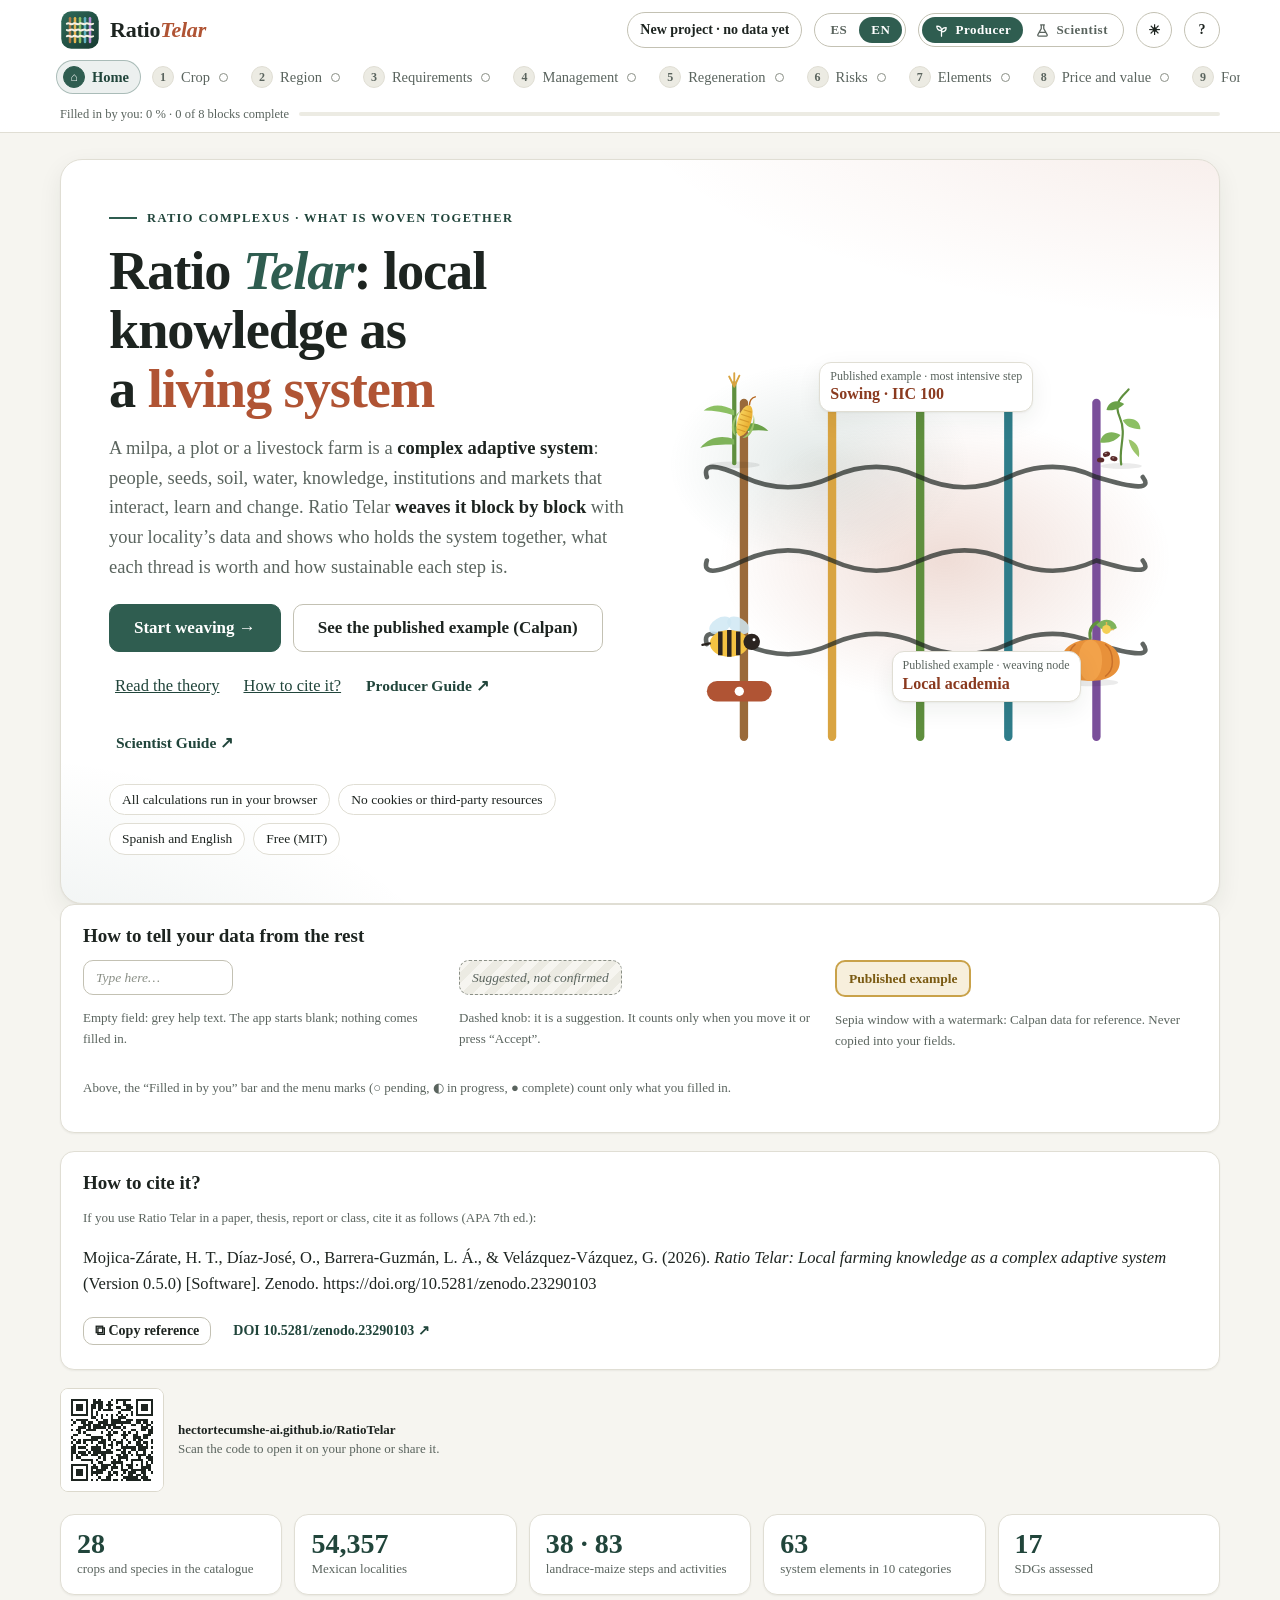
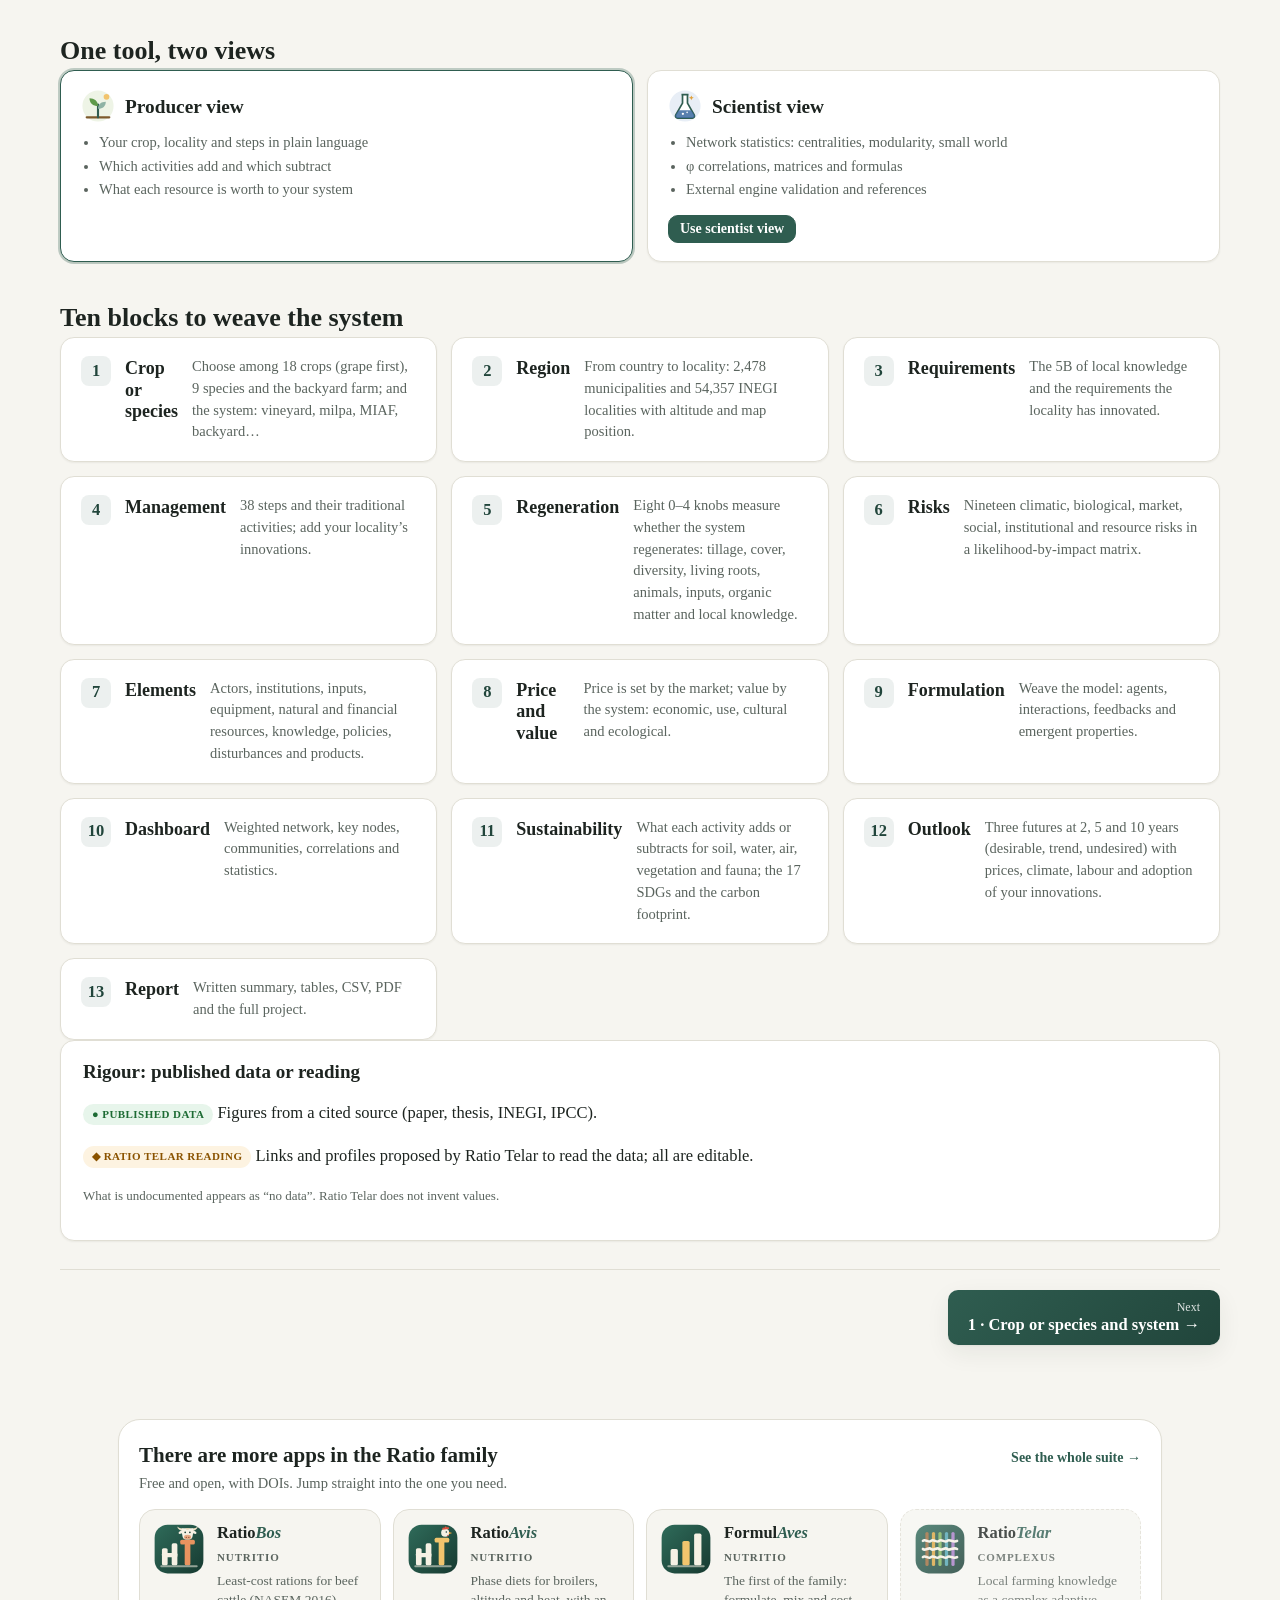
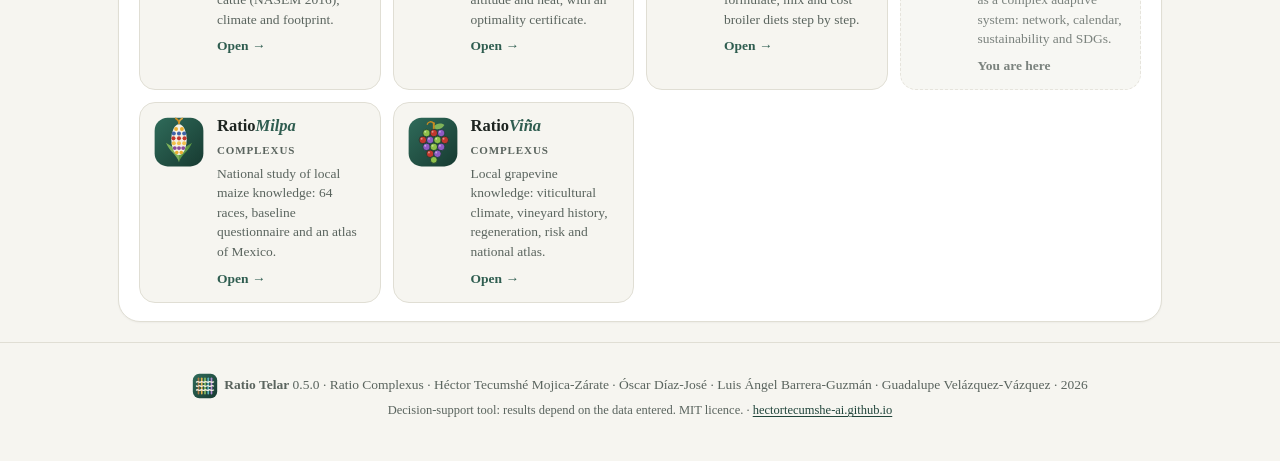
==== index.html @ 20d93748 "Código QR de la app en la tarjeta «¿Cómo citarla?» QR estático en SVG (generado con qr.py de la suit" ====
<!DOCTYPE html>
<html lang="es">
<head>
<meta charset="UTF-8">
<meta name="viewport" content="width=device-width, initial-scale=1.0">
<title>Ratio Telar — El saber local como sistema complejo adaptativo · Local knowledge as a complex adaptive system</title>
<meta name="description" content="Ratio Telar (Ratio Complexus): teje como sistema complejo adaptativo una milpa, parcela o unidad pecuaria de México — cultivo, región y localidad, requerimientos, manejo, elementos, precio y valor, red ponderada, calendario, sostenibilidad y ODS. ES/EN.">
<link rel="icon" href="data:image/svg+xml,%3Csvg%20xmlns%3D%22http%3A//www.w3.org/2000/svg%22%20viewBox%3D%220%200%2064%2064%22%3E%3Cdefs%3E%3ClinearGradient%20id%3D%22g%22%20x1%3D%220%22%20y1%3D%220%22%20x2%3D%221%22%20y2%3D%221%22%3E%3Cstop%20offset%3D%220%22%20stop-color%3D%22%232f6b5a%22/%3E%3Cstop%20offset%3D%221%22%20stop-color%3D%22%23173a31%22/%3E%3C/linearGradient%3E%3C/defs%3E%3Crect%20x%3D%222%22%20y%3D%222%22%20width%3D%2260%22%20height%3D%2260%22%20rx%3D%2216%22%20fill%3D%22url%28%23g%29%22/%3E%3Cg%20stroke-width%3D%224%22%20stroke-linecap%3D%22round%22%3E%3Cpath%20d%3D%22M16%2013v38%22%20stroke%3D%22%239a6a3a%22/%3E%3Cpath%20d%3D%22M24%2013v38%22%20stroke%3D%22%23d9a441%22/%3E%3Cpath%20d%3D%22M32%2013v38%22%20stroke%3D%22%237fb35a%22/%3E%3Cpath%20d%3D%22M40%2013v38%22%20stroke%3D%22%234fa3b0%22/%3E%3Cpath%20d%3D%22M48%2013v38%22%20stroke%3D%22%23a47bc4%22/%3E%3C/g%3E%3Cg%20fill%3D%22none%22%20stroke%3D%22%23f6f1e4%22%20stroke-width%3D%223.2%22%20stroke-linecap%3D%22round%22%3E%3Cpath%20d%3D%22M11%2022c3-3%207%203%2010%200s7%203%2010%200%207%203%2010%200%207%203%2012%200%22/%3E%3Cpath%20d%3D%22M11%2032c3%203%207-3%2010%200s7-3%2010%200%207-3%2010%200%207-3%2012%200%22/%3E%3Cpath%20d%3D%22M11%2042c3-3%207%203%2010%200s7%203%2010%200%207%203%2010%200%207%203%2012%200%22/%3E%3C/g%3E%3C/svg%3E">
<!--
  Ratio Telar · Ratio Complexus («lo que está tejido junto») · versión 0.2
  Un solo archivo (HTML + CSS + JavaScript). Sin servidor, sin instalación, sin recursos de terceros.
  Autores: Héctor Tecumshé Mojica-Zárate · Óscar Díaz-José · Luis Ángel Barrera-Guzmán · Guadalupe Velázquez-Vázquez · Licencia MIT
  Fuentes: Díaz-José et al. (2026) doi:10.22231/asyd.v23i3.1822; Mojica Zárate (2017), tesis doctoral UCLV; INEGI (2020); IPCC (2006, 2019); Sarandón (2002).
  Contornos del mapa: Natural Earth (dominio público).
-->
<style>
:root{
  color-scheme: light;
  --bg:#f6f5f0; --bg-soft:#ecebe3; --card:#ffffff; --text:#1d2420; --muted:#5a645e;
  --border:#e0ded4; --border-strong:#c3c1b3; --field:#8a8f86;
  --primary-rgb:47,93,80; --primary:#2f5d50; --primary-dark:#21453b; --primary-soft:rgba(var(--primary-rgb),.09);
  --on-primary:#ffffff;
  --accent-rgb:176,84,52; --accent:#b05434; --accent-soft:rgba(var(--accent-rgb),.13); --accent-text:#8a3a1f;
  --ok:#2f8f4a; --ok-text:#1d6b34; --ok-soft:#e7f5eb;
  --warn:#c27c0e; --warn-text:#8a5300; --warn-soft:#fdf3e1;
  --bad:#c43a2f; --bad-text:#a82c22; --bad-soft:#fbe9e7;
  --info:#2d78b0; --info-text:#1f5f91; --info-soft:#e6f0f8;
  --font:"Palatino Linotype",Palatino,"Book Antiqua","URW Palladio L",P052,"TeX Gyre Pagella",Georgia,serif;
  --mono:ui-monospace,SFMono-Regular,Menlo,Consolas,monospace;
  --r-sm:6px; --r-md:10px; --r-lg:14px; --r-pill:999px;
  --shadow-sm:0 1px 2px rgba(30,36,24,.06);
  --shadow:0 1px 2px rgba(30,36,24,.05),0 8px 24px rgba(30,36,24,.07);
  --shadow-lg:0 4px 10px rgba(30,36,24,.08),0 20px 48px rgba(30,36,24,.14);
  --ease:cubic-bezier(.2,.7,.2,1); --max:1200px;
}
@media (prefers-color-scheme: dark){
  :root:not([data-theme="light"]){
    color-scheme:dark;
    --bg:#11150f; --bg-soft:#191e17; --card:#1d241f; --text:#e9ede6; --muted:#a9b3a8;
    --border:#2c362e; --border-strong:#3f4b41; --field:#708071;
    --primary-rgb:131,196,172; --primary:#83c4ac; --primary-dark:#b2dccb; --on-primary:#0f1512;
    --accent-rgb:234,146,107; --accent:#ea926b; --accent-text:#f4b596;
    --ok:#5cc27a; --ok-text:#7fd497; --ok-soft:rgba(92,194,122,.13);
    --warn:#f0b24a; --warn-text:#f5c56f; --warn-soft:rgba(240,178,74,.13);
    --bad:#f07166; --bad-text:#f59189; --bad-soft:rgba(240,113,102,.13);
    --info:#69b2e0; --info-text:#8cc6ea; --info-soft:rgba(105,178,224,.13);
    --shadow-sm:0 1px 2px rgba(0,0,0,.45); --shadow:0 1px 2px rgba(0,0,0,.5),0 8px 24px rgba(0,0,0,.34); --shadow-lg:0 4px 10px rgba(0,0,0,.5),0 20px 48px rgba(0,0,0,.5);
  }
}
:root[data-theme="dark"]{
  color-scheme:dark;
  --bg:#11150f; --bg-soft:#191e17; --card:#1d241f; --text:#e9ede6; --muted:#a9b3a8;
  --border:#2c362e; --border-strong:#3f4b41; --field:#708071;
  --primary-rgb:131,196,172; --primary:#83c4ac; --primary-dark:#b2dccb; --on-primary:#0f1512;
  --accent-rgb:234,146,107; --accent:#ea926b; --accent-text:#f4b596;
  --ok:#5cc27a; --ok-text:#7fd497; --ok-soft:rgba(92,194,122,.13);
  --warn:#f0b24a; --warn-text:#f5c56f; --warn-soft:rgba(240,178,74,.13);
  --bad:#f07166; --bad-text:#f59189; --bad-soft:rgba(240,113,102,.13);
  --info:#69b2e0; --info-text:#8cc6ea; --info-soft:rgba(105,178,224,.13);
  --shadow-sm:0 1px 2px rgba(0,0,0,.45); --shadow:0 1px 2px rgba(0,0,0,.5),0 8px 24px rgba(0,0,0,.34); --shadow-lg:0 4px 10px rgba(0,0,0,.5),0 20px 48px rgba(0,0,0,.5);
}
*,::before,::after{box-sizing:border-box}
html{scroll-behavior:smooth}
body{margin:0;font-family:var(--font);font-size:16.5px;line-height:1.6;background:var(--bg);color:var(--text);-webkit-font-smoothing:antialiased;text-rendering:optimizeLegibility}
h1,h2,h3,h4{line-height:1.2;text-wrap:balance;font-weight:700}
a{color:var(--primary-dark);text-underline-offset:2px}
::selection{background:rgba(var(--primary-rgb),.22)}
:focus-visible{outline:2px solid var(--primary);outline-offset:2px;border-radius:var(--r-sm)}
button,input,select,textarea{font-family:inherit}

/* ---------- barra superior ---------- */
.bar{position:sticky;top:0;z-index:50;background:color-mix(in srgb,var(--card) 94%,transparent);backdrop-filter:blur(8px);border-bottom:1px solid var(--border)}
.bar-top{max-width:var(--max);margin:0 auto;display:flex;align-items:center;gap:12px;padding:10px 20px 6px}
.brand{display:flex;align-items:center;gap:10px;text-decoration:none;color:var(--text);cursor:pointer;border:0;background:none;padding:0}
.brand-ico{width:34px;height:34px;border-radius:9px;display:grid;place-items:center;background:linear-gradient(135deg,var(--primary),var(--primary-dark));box-shadow:var(--shadow-sm)}
.brand-ico svg{width:22px;height:22px}
.brand-name{font-size:21px;font-weight:700;letter-spacing:-.01em}
.brand-name b{color:var(--accent)}
.brand-sub{font-size:13px;color:var(--muted);font-style:italic}
.bar-top .sp{flex:1}
.ibtn{height:36px;min-width:36px;padding:0 12px;border-radius:var(--r-pill);border:1px solid var(--border-strong);background:var(--card);color:var(--text);display:inline-flex;align-items:center;gap:6px;cursor:pointer;font-size:14px;font-weight:600}
.ibtn:hover{border-color:var(--primary);color:var(--primary-dark)}
.ibtn.round{padding:0;width:36px;justify-content:center}
.steps-nav{max-width:var(--max);margin:0 auto;display:flex;gap:4px;padding:4px 16px 10px;overflow-x:auto;scrollbar-width:thin}
.steps-nav button{flex:none;display:inline-flex;align-items:center;gap:7px;border:1px solid transparent;background:none;color:var(--muted);padding:5px 11px 5px 6px;border-radius:var(--r-pill);font-size:14.5px;cursor:pointer;white-space:nowrap}
.steps-nav button:hover{color:var(--text);background:var(--primary-soft)}
.steps-nav .n{width:22px;height:22px;border-radius:50%;display:grid;place-items:center;font-size:12px;font-weight:700;background:var(--bg-soft);color:var(--muted);border:1px solid var(--border)}
.steps-nav button.act{background:var(--primary-soft);border-color:rgba(var(--primary-rgb),.35);color:var(--primary-dark);font-weight:700}
.steps-nav button.act .n{background:var(--primary);border-color:var(--primary);color:var(--on-primary)}
.steps-nav button.done .n{background:var(--ok-soft);color:var(--ok-text);border-color:transparent}

/* ---------- contenido ---------- */
main{max-width:var(--max);margin:0 auto;padding:26px 20px 40px;min-width:0}
.eyebrow{display:flex;align-items:center;gap:10px;font-size:12.5px;font-weight:700;letter-spacing:.11em;text-transform:uppercase;color:var(--primary-dark)}
.eyebrow::before{content:"";width:28px;height:2px;background:var(--primary)}
.bhead{margin:0 0 18px}
.bhead h1{font-size:clamp(1.7rem,1.2rem + 2vw,2.35rem);margin:6px 0 8px;letter-spacing:-.015em}
.lead{color:var(--muted);margin:0;max-width:78ch;font-size:17px}
.card{background:var(--card);border:1px solid var(--border);border-radius:var(--r-lg);padding:20px 22px;margin:0 0 18px;box-shadow:var(--shadow-sm)}
.card>h2,.card>h3,.card .ch{margin:0 0 12px;font-size:19px}
.card h4{margin:16px 0 8px;font-size:15.5px}
.card.soft{background:var(--bg-soft);box-shadow:none}
.grid{display:grid;gap:14px}
.grid>*{min-width:0}
.g2{grid-template-columns:repeat(2,minmax(0,1fr))}
.g3{grid-template-columns:repeat(3,minmax(0,1fr))}
.g4{grid-template-columns:repeat(4,minmax(0,1fr))}
.row{display:flex;gap:10px;flex-wrap:wrap;align-items:center}
.between{justify-content:space-between}
.muted{color:var(--muted)} .small{font-size:14px} .tiny{font-size:12.5px}
label.f{display:flex;flex-direction:column;gap:4px;font-size:14px;color:var(--muted)}
label.f .h{font-size:12.5px;font-style:italic}
input,select,textarea{font-size:15px;color:var(--text);background:var(--card);border:1px solid var(--field);border-radius:8px;padding:7px 10px;width:100%}
input:focus,select:focus,textarea:focus{outline:2px solid var(--primary);outline-offset:0;border-color:transparent}
input[type=checkbox],input[type=radio]{width:auto;accent-color:var(--primary)}
input.num{text-align:right;max-width:112px;padding:5px 8px;font-variant-numeric:tabular-nums}
input:disabled{background:var(--bg-soft);color:var(--muted)}
.btn{display:inline-flex;align-items:center;justify-content:center;gap:8px;border:1px solid var(--primary);background:var(--primary);color:var(--on-primary);border-radius:var(--r-md);padding:9px 18px;font-size:15.5px;font-weight:700;cursor:pointer;text-decoration:none;transition:background .15s var(--ease),transform .15s var(--ease)}
.btn:hover{background:var(--primary-dark);border-color:var(--primary-dark)}
.btn:active{transform:translateY(1px)}
.btn:disabled{opacity:.45;cursor:not-allowed}
.btn.ghost{background:var(--card);color:var(--text);border-color:var(--border-strong)}
.btn.ghost:hover{border-color:var(--primary);color:var(--primary-dark);background:var(--card)}
.btn.link{background:none;border-color:transparent;color:var(--primary-dark);padding-left:6px;padding-right:6px}
.btn.accent{background:var(--accent);border-color:var(--accent);color:#fff}
.btn.sm{padding:5px 11px;font-size:14px;font-weight:600}
.btn.lg{padding:13px 24px;font-size:17px}
.btn.danger{background:none;color:var(--bad-text);border-color:var(--bad)}
.opts{display:grid;gap:12px;grid-template-columns:repeat(auto-fill,minmax(235px,1fr))}
.opt{position:relative;border:1.5px solid var(--border);border-radius:var(--r-md);padding:13px 15px;cursor:pointer;background:var(--card);display:block;transition:border-color .15s,box-shadow .15s}
.opt:hover{border-color:var(--primary);box-shadow:var(--shadow-sm)}
.opt.sel{border-color:var(--primary);background:var(--primary-soft)}
.opt.sel::after{content:"✓";position:absolute;top:10px;right:12px;width:20px;height:20px;border-radius:50%;background:var(--primary);color:var(--on-primary);font-size:12px;display:grid;place-items:center;font-weight:700}
.opt b{display:block;font-size:16.5px;margin-bottom:2px;padding-right:24px}
.opt small{color:var(--muted);font-size:13.5px;line-height:1.45;display:block}
.opt input{position:absolute;opacity:0;pointer-events:none}
.opt .badge{margin-top:6px}
.badge{display:inline-block;font-size:11.5px;font-weight:700;letter-spacing:.02em;padding:2px 9px;border-radius:var(--r-pill);background:var(--bg-soft);color:var(--muted);border:1px solid var(--border)}
.badge.ok{background:var(--ok-soft);color:var(--ok-text);border-color:transparent}
.badge.warn{background:var(--warn-soft);color:var(--warn-text);border-color:transparent}
.badge.bad{background:var(--bad-soft);color:var(--bad-text);border-color:transparent}
.badge.info{background:var(--info-soft);color:var(--info-text);border-color:transparent}
.badge.pri{background:var(--primary-soft);color:var(--primary-dark);border-color:transparent}
.badge.acc{background:var(--accent-soft);color:var(--accent-text);border-color:transparent}
.tbl{overflow-x:auto;border:1px solid var(--border);border-radius:var(--r-md);background:var(--card)}
table{border-collapse:collapse;width:100%;font-size:15px}
th,td{padding:7px 11px;border-bottom:1px solid var(--border);text-align:left;white-space:nowrap}
th{background:var(--bg-soft);color:var(--text);font-weight:700;font-size:13.5px;position:sticky;top:0}
td.r,th.r{text-align:right;font-variant-numeric:tabular-nums}
td.c,th.c{text-align:center}
tr:last-child td{border-bottom:0}
tr.tot td{font-weight:700;background:var(--bg-soft)}
tbody tr:hover td{background:color-mix(in srgb,var(--primary-soft) 60%,transparent)}
tr.cat td{background:var(--bg);font-weight:700;color:var(--muted);font-size:12px;letter-spacing:.08em;text-transform:uppercase}
.wrap{white-space:normal}
.alert{border-radius:var(--r-md);padding:13px 16px;margin:0 0 16px;border:1px solid;border-left-width:4px}
.alert p{margin:4px 0}
.alert ul{margin:6px 0 0;padding-left:22px}
.alert.info{background:var(--info-soft);border-color:var(--info)}
.alert.ok{background:var(--ok-soft);border-color:var(--ok)}
.alert.warn{background:var(--warn-soft);border-color:var(--warn)}
.alert.bad{background:var(--bad-soft);border-color:var(--bad)}
.idea{background:var(--bg-soft);border-left:4px solid var(--primary);border-radius:0 var(--r-md) var(--r-md) 0;padding:11px 16px;margin:12px 0}
.idea b:first-child{display:block;color:var(--primary-dark)}
.kpis{display:grid;gap:12px;grid-template-columns:repeat(auto-fit,minmax(175px,1fr));margin:0 0 18px}
.kpi{background:var(--card);border:1px solid var(--border);border-radius:var(--r-md);padding:13px 15px;box-shadow:var(--shadow-sm)}
.kpi .l{font-size:13px;color:var(--muted)}
.kpi .v{font-size:25px;font-weight:700;font-variant-numeric:tabular-nums;line-height:1.25;color:var(--primary-dark)}
.kpi .s{font-size:13px;color:var(--muted)}
.bar-h{height:10px;border-radius:5px;background:linear-gradient(90deg,var(--primary),color-mix(in srgb,var(--primary) 70%,var(--accent)));min-width:2px}
.chips{display:flex;flex-wrap:wrap;gap:8px}
.chip{display:inline-flex;align-items:center;gap:6px;font-size:13.5px;padding:4px 12px;border-radius:var(--r-pill);background:var(--card);border:1px solid var(--border);color:var(--text)}
.next{display:flex;justify-content:space-between;align-items:center;gap:12px;margin-top:28px;padding-top:20px;border-top:1px solid var(--border)}
.next .btn.big-next{flex-direction:column;align-items:flex-end;gap:0;padding:10px 20px;background:linear-gradient(135deg,var(--primary),var(--primary-dark));border:0;box-shadow:var(--shadow)}
.next .big-next small{font-size:12px;font-weight:500;opacity:.85}
.next .big-next span{font-size:16.5px}
code{font-family:var(--mono);background:var(--bg-soft);padding:1px 6px;border-radius:5px;font-size:.86em}
.hide{display:none!important}

/* ---------- teoría (acordeón numerado) ---------- */
.teoria{background:var(--card);border:1px solid var(--border);border-radius:var(--r-lg);padding:6px 22px 10px;margin:0 0 18px;box-shadow:var(--shadow-sm);border-top:4px solid var(--primary)}
.teoria>.th{display:flex;justify-content:space-between;align-items:flex-start;gap:12px;padding:14px 0 6px}
.teoria>.th h2{margin:0;font-size:20px}
.teoria>.th p{margin:4px 0 0;color:var(--muted);font-size:14.5px}
.teoria details{border-bottom:1px solid var(--border)}
.teoria details:last-child{border-bottom:0}
.teoria summary{cursor:pointer;list-style:none;padding:12px 0;font-weight:600;display:flex;gap:10px;align-items:center}
.teoria summary::-webkit-details-marker{display:none}
.teoria summary::before{content:"▸";color:var(--muted);transition:transform .15s;display:inline-block}
.teoria details[open] summary::before{transform:rotate(90deg)}
.teoria details[open] summary{color:var(--primary-dark)}
.teoria .tb{padding:0 0 14px 22px;max-width:92ch}
.teoria .tb p,.teoria .tb li{margin:6px 0}
.teoria .tb table{font-size:14px;margin:8px 0}

/* ---------- inicio ---------- */
.hero{position:relative;overflow:hidden;border-radius:22px;border:1px solid var(--border);background:
  radial-gradient(1200px 400px at 110% -10%,rgba(var(--accent-rgb),.14),transparent 60%),
  radial-gradient(900px 500px at -10% 120%,rgba(var(--primary-rgb),.13),transparent 60%),var(--card);
  padding:clamp(22px,4vw,48px);display:grid;grid-template-columns:minmax(0,1.05fr) minmax(0,1fr);gap:32px;align-items:center;box-shadow:var(--shadow)}
.hero h1{font-size:clamp(2.1rem,1.3rem + 3.3vw,3.4rem);line-height:1.08;margin:14px 0 16px;letter-spacing:-.02em}
.hero h1 em{font-style:italic;color:var(--primary)}
.hero h1 .acc{color:var(--accent)}
.hero p.big{font-size:18.5px;color:var(--muted);margin:0 0 22px;max-width:56ch}
.hero p.big b{color:var(--text)}
.hero .ctas{display:flex;flex-wrap:wrap;gap:12px;align-items:center;margin-bottom:18px}
.illus{display:grid;grid-template-columns:1fr 1fr;gap:12px}
.illus .ic{background:var(--card);border:1px solid var(--border);border-radius:var(--r-md);padding:10px 12px;box-shadow:var(--shadow-sm)}
.illus .ic.wide{grid-column:1/-1}
.illus .ic .t{font-size:12px;color:var(--muted);margin-bottom:4px}
.illus svg{width:100%;height:auto;display:block}
.section-t{margin:40px 0 4px;font-size:26px}
.section-l{margin:0 0 16px;color:var(--muted)}
.howto{display:grid;grid-template-columns:repeat(auto-fit,minmax(140px,1fr));border:1px solid var(--border);border-radius:var(--r-lg);background:var(--card);overflow:hidden}
.howto div{padding:14px 16px;border-right:1px solid var(--border)}
.howto div:last-child{border-right:0}
.howto .k{font-size:11.5px;font-weight:700;letter-spacing:.1em;color:var(--primary-dark)}
.howto b{display:block;margin:2px 0 4px}
.howto span{font-size:13.5px;color:var(--muted);line-height:1.4;display:block}
.inc{display:grid;gap:14px;grid-template-columns:repeat(auto-fill,minmax(300px,1fr))}
.inc button{all:unset;cursor:pointer;background:var(--card);border:1px solid var(--border);border-radius:var(--r-lg);padding:18px 20px;box-shadow:var(--shadow-sm);display:flex;gap:14px;align-items:flex-start;transition:border-color .15s,transform .15s}
.inc button:hover{border-color:var(--primary);transform:translateY(-2px)}
.inc .num{flex:none;width:30px;height:30px;border-radius:8px;display:grid;place-items:center;background:var(--primary-soft);color:var(--primary-dark);font-weight:700}
.inc h3{margin:2px 0 4px;font-size:18px}
.inc p{margin:0;color:var(--muted);font-size:14.5px;line-height:1.5}
.why{display:grid;grid-template-columns:minmax(0,1.3fr) minmax(0,1fr);gap:28px;background:var(--bg-soft);border:1px solid var(--border);border-radius:var(--r-lg);padding:24px 26px;margin-top:36px}
.why h3{margin:0 0 8px;font-size:19px}
.why .cite{font-size:14px;color:var(--muted)}
.why .cite .k{font-size:12px;font-weight:700;letter-spacing:.1em;color:var(--primary-dark);margin-bottom:8px}
footer.pie{text-align:center;color:var(--muted);font-size:13.5px;padding:30px 20px 40px;border-top:1px solid var(--border);margin-top:20px}

/* ---------- ayuda ---------- */
dialog{border:1px solid var(--border);border-radius:var(--r-lg);padding:0;max-width:640px;width:calc(100% - 32px);background:var(--card);color:var(--text);box-shadow:var(--shadow-lg)}
dialog::backdrop{background:rgba(10,14,10,.45)}
dialog .dh{display:flex;justify-content:space-between;align-items:center;padding:16px 20px;border-bottom:1px solid var(--border)}
dialog .dh h2{margin:0;font-size:20px}
dialog .db{padding:10px 22px 20px}

@media (max-width:900px){
  .hero,.why{grid-template-columns:minmax(0,1fr)}
  .g2,.g3,.g4{grid-template-columns:minmax(0,1fr)}
  .howto div{border-right:0;border-bottom:1px solid var(--border)}
}
@media (max-width:600px){
  body{font-size:16px}
  main{padding:18px 16px 30px}
  .bar-top{padding:8px 16px 4px}
  .brand-sub,.ibtn .lbl{display:none}
  .illus{grid-template-columns:1fr}
  .card{padding:16px}
  .teoria{padding:4px 16px 8px}
}
@media print{
  .bar,.next,.no-print,.teoria,footer.pie{display:none!important}
  body{background:#fff;color:#000;font-size:12pt}
  .card{box-shadow:none;break-inside:avoid;border-color:#bbb}
  main{max-width:none;padding:0}
}
/* ================= RatioBos · capa visual adicional ================= */
.brand-ico{background:none;box-shadow:none;width:40px;height:40px}
.brand-ico svg{width:40px;height:40px}
.brand-name{font-size:22px}
.brand-name i{font-style:italic;color:var(--accent)}
.langsw{display:inline-flex;border:1px solid var(--border-strong);border-radius:var(--r-pill);padding:3px;background:var(--card)}
.langsw button{border:0;background:none;color:var(--muted);font-weight:700;font-size:13px;padding:5px 12px;border-radius:var(--r-pill);cursor:pointer;font-family:inherit;letter-spacing:.04em}
.langsw button.on{background:var(--primary);color:var(--on-primary)}
.progress{max-width:var(--max);margin:0 auto;padding:0 20px 8px;display:flex;align-items:center;gap:10px;font-size:12.5px;color:var(--muted)}
.progress .track{flex:1;height:4px;border-radius:4px;background:var(--bg-soft);overflow:hidden}
.progress .fill{height:100%;background:linear-gradient(90deg,var(--primary),var(--accent));border-radius:4px;transition:width .5s var(--ease)}
main>*{animation:subir .45s var(--ease) both}
main>*:nth-child(2){animation-delay:.04s} main>*:nth-child(3){animation-delay:.08s} main>*:nth-child(4){animation-delay:.12s}
@keyframes subir{from{opacity:0;transform:translateY(10px)}to{opacity:1;transform:none}}
@media (prefers-reduced-motion:reduce){main>*{animation:none}}
.bhead{display:grid;grid-template-columns:minmax(0,1fr) auto;gap:18px;align-items:center}
.bhead .bill{width:118px;height:118px;border-radius:28px;display:grid;place-items:center;
  background:radial-gradient(circle at 30% 25%,rgba(var(--accent-rgb),.22),transparent 60%),radial-gradient(circle at 70% 80%,rgba(var(--primary-rgb),.18),transparent 60%),var(--card);
  border:1px solid var(--border);box-shadow:var(--shadow)}
.bhead .bill svg{width:92px;height:92px}
.ico{display:inline-block;vertical-align:middle}
.opt .oico{float:right;width:46px;height:46px;margin:-2px 22px 4px 8px}
.opt.sel .oico{filter:drop-shadow(0 2px 4px rgba(0,0,0,.12))}
.hero .art{position:relative;min-height:340px}
.hero .art .stage{position:absolute;inset:0;border-radius:24px;background:
  radial-gradient(closest-side at 55% 58%,rgba(var(--accent-rgb),.20),transparent),
  radial-gradient(closest-side at 30% 30%,rgba(var(--primary-rgb),.14),transparent)}
.hero .art svg.big{position:absolute}
.float{animation:flotar 6s ease-in-out infinite}
.float.d2{animation-delay:-2s} .float.d3{animation-delay:-4s}
@keyframes flotar{0%,100%{transform:translateY(0)}50%{transform:translateY(-6px)}}
@media (prefers-reduced-motion:reduce){.float{animation:none}}
.hero .art .mini{position:absolute;background:var(--card);border:1px solid var(--border);border-radius:14px;padding:8px 10px;box-shadow:var(--shadow);font-size:11.5px;color:var(--muted)}
.hero .art .mini b{display:block;font-size:17px;color:var(--primary-dark)}
.stats{display:grid;grid-template-columns:repeat(auto-fit,minmax(150px,1fr));gap:12px;margin-top:22px}
.stat{background:var(--card);border:1px solid var(--border);border-radius:var(--r-lg);padding:14px 16px;box-shadow:var(--shadow-sm)}
.stat .v{font-size:28px;font-weight:700;color:var(--primary-dark);line-height:1.1}
.stat .l{font-size:13px;color:var(--muted)}
.inc button .ib{flex:none;width:52px;height:52px;border-radius:14px;display:grid;place-items:center;background:var(--primary-soft)}
.inc button .ib svg{width:40px;height:40px}
.empty{display:flex;gap:18px;align-items:center;background:var(--card);border:1px dashed var(--border-strong);border-radius:var(--r-lg);padding:18px 20px;margin:0 0 18px}
.empty svg{flex:none;width:84px;height:84px}
.empty p{margin:0;color:var(--muted)}
.toast{position:fixed;left:50%;bottom:22px;transform:translateX(-50%) translateY(20px);opacity:0;background:var(--text);color:var(--bg);padding:10px 18px;border-radius:var(--r-pill);font-size:14.5px;box-shadow:var(--shadow-lg);transition:.3s var(--ease);z-index:90;pointer-events:none}
.toast.on{opacity:1;transform:translateX(-50%) translateY(0)}
.chart-wrap{display:grid;grid-template-columns:minmax(0,240px) minmax(0,1fr);gap:20px;align-items:center}
.legend{display:grid;gap:6px;font-size:14px}
.legend span{display:flex;align-items:center;gap:8px}
.legend i{width:12px;height:12px;border-radius:3px;flex:none}
.cmpbar{display:grid;grid-template-columns:130px minmax(0,1fr) 58px;gap:10px;align-items:center;font-size:13.5px;margin:5px 0}
.cmpbar .tr{position:relative;height:12px;background:var(--bg-soft);border-radius:6px}
.cmpbar .tr i{position:absolute;left:0;top:0;bottom:0;border-radius:6px;background:linear-gradient(90deg,var(--primary),color-mix(in srgb,var(--primary) 70%,var(--accent)))}
.cmpbar .tr i.hi{background:linear-gradient(90deg,var(--accent),#e4a64f)}
.cmpbar .tr b{position:absolute;top:-4px;bottom:-4px;width:2px;background:var(--text);opacity:.55}
.cmpbar .p{text-align:right;font-variant-numeric:tabular-nums;color:var(--muted)}
.flag{display:inline-grid;place-items:center;min-width:28px;height:18px;padding:0 5px;border-radius:4px;font-size:10.5px;font-weight:800;letter-spacing:.06em;background:var(--primary);color:var(--on-primary);margin-right:6px;vertical-align:2px}
.doi{display:inline-flex;align-items:center;border-radius:6px;overflow:hidden;font-size:12px;font-weight:700;text-decoration:none;border:1px solid var(--border-strong)}
.doi span:first-child{background:#3b6aa0;color:#fff;padding:3px 7px}
.doi span:last-child{background:var(--card);color:var(--text);padding:3px 8px}
@media (max-width:900px){ .chart-wrap{grid-template-columns:minmax(0,1fr)} .hero .art{min-height:300px} }
@media (max-width:600px){ .bhead .bill{width:78px;height:78px;border-radius:20px} .bhead .bill svg{width:60px;height:60px} .langsw button{padding:4px 9px} .cmpbar{grid-template-columns:96px minmax(0,1fr) 48px} }
@media (max-width:600px){ .bar-top{gap:6px} .brand-name{font-size:18px} .brand-ico,.brand-ico svg{width:32px;height:32px} #pill{display:none} .ibtn.round{width:32px;min-width:32px;height:32px} }
@media print{ .progress,.toast{display:none!important} .bhead .bill{box-shadow:none} }
/* ---- ayuda contextual «?» / context help ---- */
.qh{display:inline-grid;place-items:center;width:17px;height:17px;margin-left:5px;border-radius:50%;font-size:11px;font-weight:700;line-height:1;font-style:normal;
  color:var(--primary);background:var(--primary-soft);border:1px solid color-mix(in srgb,var(--primary) 35%,transparent);cursor:help;vertical-align:1px;user-select:none;transition:.15s var(--ease)}
.qh:hover,.qh:focus-visible{background:var(--primary);color:var(--on-primary);outline:none;box-shadow:0 0 0 3px color-mix(in srgb,var(--primary) 25%,transparent)}
#qtip{position:fixed;z-index:120;background:var(--card);color:var(--text);border:1px solid var(--border-strong);border-radius:14px;padding:12px 14px 10px;box-shadow:var(--shadow-lg);
  font-size:13.5px;line-height:1.45;opacity:0;transform:translateY(4px);pointer-events:none;transition:opacity .15s,transform .15s;border-top:3px solid var(--accent)}
#qtip.on{opacity:1;transform:none}
#qtip .qt{display:block;font-size:14.5px;color:var(--primary-dark);margin-bottom:4px}
#qtip p{margin:0 0 8px}
#qtip .qe{font-size:11px;font-weight:700;letter-spacing:.08em;text-transform:uppercase;color:var(--muted);margin-bottom:4px}
#qtip ul{margin:0;padding:0;list-style:none;display:grid;gap:4px}
#qtip li{position:relative;padding-left:16px}
#qtip li::before{content:"";position:absolute;left:2px;top:.5em;width:8px;height:8px;border-radius:50%;background:var(--info)}
#qtip li.ok::before{background:var(--ok)} #qtip li.warn::before{background:var(--warn)} #qtip li.bad::before{background:var(--bad)}
@media print{ .qh,#qtip{display:none!important} }

/* ---- vista productor / científico ---- */
html[data-modo="prod"] .sci, html[data-modo="cien"] .prod{display:none!important}
.modesw button{display:inline-flex;align-items:center;gap:6px}
.modesw svg{width:15px;height:15px;flex:none}
.consejo{display:flex;gap:14px;align-items:flex-start;background:linear-gradient(135deg,var(--primary-soft),var(--card));border:1px solid var(--border);border-left:4px solid var(--accent);border-radius:var(--r-lg);padding:14px 18px;margin:0 0 18px}
.consejo>svg{flex:none;width:36px;height:36px}
.consejo p{margin:0}
.consejo .k{font-size:11px;font-weight:700;letter-spacing:.1em;text-transform:uppercase;color:var(--accent);margin-bottom:2px}
.vistas{display:grid;grid-template-columns:repeat(auto-fit,minmax(min(100%,280px),1fr));gap:14px}
.vista{border:1px solid var(--border);border-radius:var(--r-lg);padding:18px 20px;background:var(--card);box-shadow:var(--shadow-sm);transition:.2s var(--ease)}
.vista.on{border-color:var(--primary);box-shadow:0 0 0 2px color-mix(in srgb,var(--primary) 28%,transparent),var(--shadow-sm)}
.vista h3{display:flex;align-items:center;gap:10px;margin:0 0 6px}
.vista h3 svg{width:34px;height:34px;flex:none}
.vista ul{margin:8px 0 14px;padding-left:18px;color:var(--muted);font-size:14.5px}
.vista .tag{font-size:11px;font-weight:700;letter-spacing:.08em;text-transform:uppercase;color:var(--primary);margin-left:auto}
.modelo{font-family:"Cambria Math","STIX Two Math","Latin Modern Math","Palatino Linotype",serif;font-size:16px;background:var(--bg-soft);border:1px solid var(--border);border-radius:var(--r-md);padding:12px 18px;line-height:2;overflow-x:auto}
.mezcla{display:grid;grid-template-columns:repeat(auto-fill,minmax(min(100%,230px),1fr));gap:8px;margin:10px 0 12px}
.mezcla label{display:flex;justify-content:space-between;gap:10px;align-items:center;border:1px solid var(--border);border-radius:12px;padding:10px 12px;background:var(--card);cursor:pointer}
.mezcla label span{display:flex;gap:8px;align-items:center}
.mezcla label b{font-size:18px;color:var(--primary-dark);font-variant-numeric:tabular-nums;white-space:nowrap}
.mezcla input{width:18px;height:18px;accent-color:var(--primary);flex:none}
.mezcla label:has(input:checked){opacity:.5;text-decoration:line-through}
.granja{margin:0;padding-left:20px;display:grid;gap:6px}
@media (max-width:600px){ .modesw span{display:none} .modesw button{padding:5px 8px} }
/* ================= RatioBos · capa visual propia ================= */
.opt .oico.big{width:64px;height:46px;margin-right:22px}
.hero .art .chip-n{position:absolute;background:var(--card);border:1px solid var(--border);border-radius:12px;padding:6px 10px;box-shadow:var(--shadow);font-size:12px;color:var(--muted);line-height:1.3}
.hero .art .chip-n b{display:block;font-size:16px;color:var(--accent-text)}
/* base de expresión: materia seca / tal como se ofrece */
.basesw{display:inline-flex;border:1px solid var(--border-strong);border-radius:var(--r-pill);padding:3px;background:var(--card)}
.basesw button{border:0;background:none;color:var(--muted);font-weight:700;font-size:12.5px;padding:4px 11px;border-radius:var(--r-pill);cursor:pointer;font-family:inherit}
.basesw button.on{background:var(--accent);color:#fff}
/* requerimientos diarios del animal */
.req-d{display:grid;grid-template-columns:repeat(auto-fit,minmax(150px,1fr));gap:10px;margin:4px 0 14px}
.req-d div{background:var(--bg-soft);border:1px solid var(--border);border-radius:var(--r-md);padding:10px 12px}
.req-d .l{font-size:12.5px;color:var(--muted)}
.req-d .v{font-size:21px;font-weight:700;color:var(--primary-dark);font-variant-numeric:tabular-nums}
.req-d .s{font-size:12px;color:var(--muted)}
/* balance (aporte vs. requerimiento diario) */
.bal{display:grid;grid-template-columns:150px minmax(0,1fr) 92px;gap:10px;align-items:center;font-size:14px;margin:7px 0}
.bal .tr{position:relative;height:16px;background:var(--bg-soft);border-radius:8px;overflow:hidden;border:1px solid var(--border)}
.bal .tr i{position:absolute;left:0;top:0;bottom:0;border-radius:8px;background:linear-gradient(90deg,var(--primary),color-mix(in srgb,var(--primary) 65%,var(--accent)))}
.bal .tr i.mant{background:color-mix(in srgb,var(--primary) 35%,var(--bg-soft))}
.bal .tr b{position:absolute;top:-2px;bottom:-2px;width:2px;background:var(--text);opacity:.6}
.bal .p{text-align:right;font-variant-numeric:tabular-nums;color:var(--muted)}
/* gráfica de crecimiento */
.curva svg{width:100%;height:auto;display:block}
.curva .eje{stroke:var(--border-strong);stroke-width:1}
.curva .rej{stroke:var(--border);stroke-width:1;stroke-dasharray:3 4}
.curva text{fill:var(--muted);font-size:12px;font-family:var(--font)}
.curva .lin{fill:none;stroke:var(--primary);stroke-width:3;stroke-linejoin:round;stroke-linecap:round}
.curva .area{fill:color-mix(in srgb,var(--primary) 12%,transparent)}
.curva .fase{stroke:var(--accent);stroke-width:1.5;stroke-dasharray:5 5}
/* iteraciones del modelo energético */
.iter td,.iter th{font-size:13.5px}
.conv{display:inline-flex;align-items:center;gap:6px}
.conv i{width:9px;height:9px;border-radius:50%;background:var(--ok);display:inline-block}
/* tarjetas de ambiente / sostenibilidad */
.eco{display:grid;grid-template-columns:repeat(auto-fit,minmax(200px,1fr));gap:12px}
.eco .e{display:flex;gap:12px;align-items:center;background:var(--card);border:1px solid var(--border);border-radius:var(--r-md);padding:12px 14px}
.eco .e svg{flex:none;width:52px;height:42px}
.eco .e .v{font-size:20px;font-weight:700;color:var(--primary-dark);font-variant-numeric:tabular-nums}
.eco .e .l{font-size:12.5px;color:var(--muted)}
/* semáforo de riesgos ruminales */
.semaf{display:grid;grid-template-columns:repeat(auto-fit,minmax(min(100%,250px),1fr));gap:10px}
.semaf div{border:1px solid var(--border);border-left:4px solid var(--ok);border-radius:var(--r-md);padding:10px 12px;background:var(--card);font-size:14px}
.semaf div.warn{border-left-color:var(--warn)} .semaf div.bad{border-left-color:var(--bad)} .semaf div.info{border-left-color:var(--info)}
.semaf b{display:block}
/* mapa de México */
.mapa-wrap{display:grid;grid-template-columns:minmax(0,1.35fr) minmax(0,1fr);gap:22px;align-items:start}
.mapa{width:100%;height:auto;display:block}
.mapa .edo{fill:color-mix(in srgb,var(--rc) 38%,var(--card));stroke:var(--card);stroke-width:1.3;cursor:pointer;transition:fill .2s,opacity .2s}
.mapa .edo:hover{fill:color-mix(in srgb,var(--rc) 75%,var(--card))}
.mapa .edo.sel{fill:var(--rc)}
.mapa .edo.edosel{stroke:var(--text);stroke-width:2.6}
.mapa .etq text{font-family:var(--font);font-size:17px;font-weight:700;fill:var(--text);opacity:.55;paint-order:stroke;stroke:var(--card);stroke-width:4px}
.mapa .etq.sel text{opacity:1}
.mapa.chico .edo{cursor:default}
.rchip{cursor:pointer;font-family:inherit}
.rchip i{width:11px;height:11px;border-radius:3px;background:var(--rc);display:inline-block}
.rchip.on{border-color:var(--text);font-weight:700}
.rinfo dl{margin:0 0 12px;display:grid;gap:4px}
.rinfo dt{font-size:11.5px;font-weight:700;letter-spacing:.08em;text-transform:uppercase;color:var(--accent-text);margin-top:6px}
.rinfo dd{margin:0;font-size:14.5px;color:var(--text)}
/* barra del ITH */
.ith{position:relative;height:46px;margin:6px 0 4px}
.ith .tramos{position:absolute;left:0;right:0;top:8px;height:14px;border-radius:7px;overflow:hidden;background:var(--bg-soft)}
.ith .tramos i{position:absolute;top:0;bottom:0}
.ith .tramos i.ok{background:var(--ok)} .ith .tramos i.info{background:var(--info)} .ith .tramos i.warn{background:var(--warn)} .ith .tramos i.bad{background:var(--bad)}
.ith .m{position:absolute;top:2px;width:4px;height:26px;margin-left:-2px;border-radius:2px;background:var(--text)}
.ith .m.efe{background:var(--card);border:2px solid var(--text);width:10px;margin-left:-5px}
.ith .esc{position:absolute;left:0;right:0;top:28px;font-size:11.5px;color:var(--muted)}
.ith .esc span{position:absolute;transform:translateX(-50%)} .ith .esc span:first-child{left:0;transform:none} .ith .esc span:last-child{transform:none}
/* tablero */
.dash{display:grid;grid-template-columns:repeat(auto-fit,minmax(min(100%,420px),1fr));gap:18px}
.dash .card{margin:0}
.graf svg{width:100%;height:auto;display:block}
.graf text{fill:var(--muted);font-size:12px;font-family:var(--font)}
.graf .eje{stroke:var(--border-strong)} .graf .rej{stroke:var(--border);stroke-dasharray:3 4}
.graf .l1{fill:none;stroke:var(--primary);stroke-width:3;stroke-linecap:round;stroke-linejoin:round}
.graf .l2{fill:none;stroke:var(--accent);stroke-width:3;stroke-linecap:round;stroke-linejoin:round}
.graf .pt{fill:var(--card);stroke-width:2.5}
.graf .opt{fill:var(--accent)}
.graf .b{fill:color-mix(in srgb,var(--primary) 70%,var(--card))} .graf .b.yo{fill:var(--accent)}
.graf .rad{fill:color-mix(in srgb,var(--primary) 22%,transparent);stroke:var(--primary);stroke-width:2.5}
.graf .rad0{fill:none;stroke:var(--accent);stroke-width:1.6;stroke-dasharray:5 4}
.dibuja{stroke-dasharray:1;stroke-dashoffset:1;animation:dibujar 1.4s var(--ease) forwards}
@keyframes dibujar{to{stroke-dashoffset:0}}
.crece{transform-box:fill-box;transform-origin:left center;animation:crecer .9s var(--ease) both}
.creceV{transform-box:fill-box;transform-origin:center bottom;animation:crecerV .9s var(--ease) both}
@keyframes crecer{from{transform:scaleX(0)}to{transform:scaleX(1)}}
@keyframes crecerV{from{transform:scaleY(0)}to{transform:scaleY(1)}}
.aparece{animation:subir .6s var(--ease) both}
/* animación de las ilustraciones (se activa con --anim:running) */
.cola{transform-box:fill-box;transform-origin:100% 0%;animation:colear 2.6s ease-in-out infinite;animation-play-state:var(--anim,paused)}
@keyframes colear{0%,100%{transform:rotate(0)}50%{transform:rotate(9deg)}}
.cabeza{transform-box:view-box;transform-origin:132px 50px;animation:cabecear 5.5s ease-in-out infinite;animation-play-state:var(--anim,paused)}
@keyframes cabecear{0%,70%,100%{transform:rotate(0)}80%{transform:rotate(-5deg) translateY(1px)}90%{transform:rotate(2deg)}}
.hoja{transform-box:fill-box;transform-origin:50% 100%;animation:mecer 3.2s ease-in-out infinite;animation-play-state:var(--anim,paused)}
@keyframes mecer{0%,100%{transform:rotate(-2deg)}50%{transform:rotate(3deg)}}
.gira{transform-box:fill-box;transform-origin:center;animation:girar 3s linear infinite;animation-play-state:var(--anim,paused)}
@keyframes girar{to{transform:rotate(360deg)}}
@media (prefers-reduced-motion:reduce){ .cola,.cabeza,.hoja,.gira,.dibuja,.crece,.creceV,.aparece{animation:none!important;stroke-dashoffset:0} }
@media (max-width:900px){ .mapa-wrap{grid-template-columns:minmax(0,1fr)} }
@media (max-width:600px){ .bal{grid-template-columns:96px minmax(0,1fr) 70px} .basesw button{padding:4px 8px} }
@media print{ .basesw{display:none!important} }

/* Barra superior: el resumen y el lema nunca parten en dos líneas */
#pill{min-width:0;max-width:44vw;flex:0 1 auto}
#pill .lbl{white-space:nowrap;overflow:hidden;text-overflow:ellipsis;min-width:0}
.brand-sub{white-space:nowrap}
@media (max-width:1380px){ .brand-sub{display:none} }

/* Imprimir solo la hoja de mezclado */
@media print{
  body.solo-mezcla *{visibility:hidden}
  body.solo-mezcla .hoja-mezcla, body.solo-mezcla .hoja-mezcla *{visibility:visible}
  body.solo-mezcla .hoja-mezcla{position:absolute;left:0;top:0;width:100%;border:0;box-shadow:none}
  body.solo-mezcla .hoja-mezcla .mezcla label{break-inside:avoid}
}

/* ================= Ratio Telar · capa visual propia ================= */
:root{ --tierra:#9a6a3a; --semilla:#d9a441; --siembra:#5f8f3e; --alim:#2f7d8a; --vigil:#7a4f9a; }
.brand-name i{color:var(--accent);font-style:italic}
/* portada: telar vivo */
.hero .art .telar-vivo{position:absolute;inset:4% 2% 10% 2%}
.hilo{animation:hilar 3.2s var(--ease) both}
@keyframes hilar{from{stroke-dashoffset:var(--l,800)}to{stroke-dashoffset:0}}
.lanzadera{animation:lanzar 5s ease-in-out infinite}
@keyframes lanzar{0%,100%{transform:translateX(0)}50%{transform:translateX(250px)}}
.brota{transform-box:fill-box;transform-origin:center bottom;animation:brotar 1.2s var(--ease) both}
@keyframes brotar{from{transform:scale(.2);opacity:0}to{transform:none;opacity:1}}
/* catálogo de cultivos y especies */
.cat-grid{display:grid;grid-template-columns:repeat(auto-fill,minmax(150px,1fr));gap:12px}
.cat-card{position:relative;border:1.5px solid var(--border);border-radius:var(--r-lg);background:var(--card);padding:12px 10px 10px;text-align:center;cursor:pointer;transition:transform .25s var(--ease),box-shadow .25s,border-color .2s}
.cat-card:hover{transform:translateY(-4px) rotate(-.4deg);box-shadow:var(--shadow-lg);border-color:var(--cc)}
.cat-card svg{width:86px;height:92px;display:block;margin:0 auto 4px;--anim:paused}
.cat-card:hover svg,.cat-card.sel svg{--anim:running}
.cat-card b{display:block;font-size:15px}
.cat-card i{display:block;font-size:12px;color:var(--muted)}
.cat-card .est{position:absolute;top:8px;right:8px;font-size:10.5px;font-weight:700;border-radius:999px;padding:2px 7px;background:var(--bg-soft);color:var(--muted)}
.cat-card .est.doc{background:var(--ok-soft);color:var(--ok-text)}
.cat-card.sel{border-color:var(--cc);box-shadow:0 0 0 3px color-mix(in srgb,var(--cc) 40%,transparent),var(--shadow)}
.cat-card.sel::after{content:"✓";position:absolute;top:8px;left:10px;width:22px;height:22px;border-radius:50%;background:var(--cc);color:#fff;font-weight:700;display:grid;place-items:center;font-size:13px}
.tipo-tabs{display:inline-flex;gap:4px;border:1px solid var(--border-strong);border-radius:999px;padding:3px;background:var(--card);margin-bottom:12px}
.tipo-tabs button{border:0;background:none;padding:5px 14px;border-radius:999px;font-weight:700;color:var(--muted);cursor:pointer;font-family:inherit}
.tipo-tabs button.on{background:var(--primary);color:var(--on-primary)}
/* mapa con localidad */
.mapa .pin .onda{fill:none;stroke:var(--accent);stroke-width:3;transform-box:fill-box;transform-origin:center;animation:onda 2.2s ease-out infinite}
.mapa .pin .onda.d2{animation-delay:1.1s}
@keyframes onda{from{transform:scale(.3);opacity:.9}to{transform:scale(2.4);opacity:0}}
.zoom4{display:grid;grid-template-columns:repeat(4,minmax(0,1fr));gap:10px;margin-top:12px}
@media(max-width:820px){.zoom4{grid-template-columns:1fr 1fr}}
.ruta{display:flex;flex-wrap:wrap;gap:6px;align-items:center;margin:10px 0 0;font-size:14px}
.ruta span{background:var(--primary-soft);border-radius:999px;padding:3px 11px}
.ruta i{color:var(--muted);font-style:normal}
/* marcas de rigor */
.interp{display:inline-flex;gap:5px;align-items:center;font-size:11px;font-weight:700;letter-spacing:.04em;text-transform:uppercase;color:var(--warn-text);background:var(--warn-soft);border-radius:999px;padding:2px 9px;vertical-align:middle}
.dato{display:inline-flex;gap:5px;align-items:center;font-size:11px;font-weight:700;letter-spacing:.04em;text-transform:uppercase;color:var(--ok-text);background:var(--ok-soft);border-radius:999px;padding:2px 9px;vertical-align:middle}
.sindato{color:var(--muted);font-style:italic}
.fuente{font-size:12.5px;color:var(--muted);font-style:italic;margin-top:6px}
/* requerimientos */
.reqs{display:grid;gap:10px}
.req{display:grid;grid-template-columns:52px 1fr auto;gap:12px;align-items:start;border:1px solid var(--border);border-left:6px solid var(--rc);border-radius:var(--r-md);padding:12px;background:var(--card)}
.req .rb{width:52px;height:52px;border-radius:14px;display:grid;place-items:center;color:#fff;font-weight:700;font-size:20px;background:var(--rc)}
.req h4{margin:0 0 4px}
.req .pasosr{display:flex;flex-wrap:wrap;gap:4px;margin-top:6px}
.req .pasosr span{font-size:11.5px;background:var(--bg-soft);border-radius:6px;padding:1px 6px}
.semaf{display:inline-flex;border:1px solid var(--border-strong);border-radius:999px;overflow:hidden}
.semaf button{border:0;background:var(--card);padding:4px 10px;cursor:pointer;font-family:inherit;font-size:12.5px;font-weight:700;color:var(--muted)}
.semaf button.on.ok{background:var(--ok);color:#fff}.semaf button.on.warn{background:var(--warn);color:#fff}.semaf button.on.bad{background:var(--bad);color:#fff}
/* manejo: pasos en acordeón */
.filtro5b{display:flex;flex-wrap:wrap;gap:6px;margin:4px 0 12px}
.filtro5b button{border:2px solid var(--fc);background:var(--card);color:var(--text);border-radius:999px;padding:4px 12px;font-weight:700;cursor:pointer;font-family:inherit}
.filtro5b button.on{background:var(--fc);color:#fff}
.pacc{border:1px solid var(--border);border-left:6px solid var(--pc);border-radius:var(--r-md);background:var(--card);margin:0 0 10px;overflow:hidden}
.pacc>summary{list-style:none;cursor:pointer;display:grid;grid-template-columns:44px 1fr auto;gap:10px;align-items:center;padding:10px 14px}
.pacc>summary::-webkit-details-marker{display:none}
.pacc>summary .num{width:36px;height:36px;border-radius:10px;display:grid;place-items:center;background:var(--pc);color:#fff;font-weight:700}
.pacc>summary h4{margin:0;font-size:16px}
.pacc>summary small{color:var(--muted)}
.pacc[open]>summary{background:color-mix(in srgb,var(--pc) 8%,var(--card))}
.pacc .cuerpo{padding:6px 14px 14px}
.actrow{display:grid;grid-template-columns:28px minmax(0,1fr) 210px;gap:10px;align-items:start;padding:8px 0;border-bottom:1px dashed var(--border)}
.actrow:last-child{border-bottom:0}
.actrow.off{opacity:.45}
.actrow code{font-size:11px;background:var(--bg-soft);padding:0 5px;border-radius:4px;margin-right:4px}
.actrow.inn{background:color-mix(in srgb,var(--accent) 6%,transparent);border-radius:8px;padding:8px}
@media(max-width:720px){.actrow{grid-template-columns:28px 1fr}.actrow .imps{grid-column:2}}
.elchips{display:flex;flex-wrap:wrap;gap:4px;margin-top:5px}
.elchip{display:inline-flex;align-items:center;gap:4px;font-size:11.5px;border-radius:999px;padding:1px 8px;background:color-mix(in srgb,var(--ec) 14%,var(--card));color:var(--text);border:1px solid color-mix(in srgb,var(--ec) 40%,transparent);cursor:default}
.elchip b{color:var(--ec)}
button.elchip{cursor:pointer;font-family:inherit}
button.elchip.on{background:var(--ec);color:#fff}
button.elchip.on b{color:#fff}
.imps{display:grid;grid-template-columns:repeat(5,1fr);gap:3px}
.imps .ic{text-align:center;font-size:10px;color:var(--muted)}
.imps .iv{height:24px;border-radius:5px;display:grid;place-items:center;font-weight:700;font-size:12px;cursor:pointer;user-select:none;border:1px solid var(--border)}
.iv.n2{background:var(--bad);color:#fff}.iv.n1{background:var(--bad-soft);color:var(--bad-text)}.iv.z{background:var(--bg-soft);color:var(--muted)}.iv.p1{background:var(--ok-soft);color:var(--ok-text)}.iv.p2{background:var(--ok);color:#fff}
.nueva{border:2px dashed var(--border-strong);border-radius:var(--r-md);padding:12px;margin-top:10px;background:var(--bg-soft)}
/* elementos */
.catgrid{display:grid;grid-template-columns:repeat(auto-fill,minmax(290px,1fr));gap:12px}
.catbox{border:1px solid var(--border);border-top:5px solid var(--ec);border-radius:var(--r-md);background:var(--card);padding:12px 14px}
.catbox h3{margin:0 0 8px;display:flex;align-items:center;gap:8px;font-size:17px}
.catbox h3 .sym{width:28px;height:28px;border-radius:8px;background:var(--ec);color:#fff;display:grid;place-items:center;font-size:15px}
.catbox ul{list-style:none;margin:0;padding:0}
.catbox li{display:grid;grid-template-columns:1fr auto;gap:8px;padding:4px 0;border-bottom:1px solid var(--border);font-size:14px}
.catbox li:last-child{border-bottom:0}
.catbox .p{font-weight:700;color:var(--ec);font-variant-numeric:tabular-nums}
.mini-bar{height:6px;border-radius:3px;background:var(--bg-soft);overflow:hidden;margin-top:3px}.mini-bar i{display:block;height:100%;background:var(--ec);border-radius:3px}
/* precio y valor */
.estrellas{display:inline-flex;gap:2px}
.estrellas button{border:0;background:none;padding:0 1px;font-size:17px;line-height:1;cursor:pointer;color:var(--border-strong)}
.estrellas button.on{color:var(--warn)}
.estrellas button:hover{transform:scale(1.25)}
table.val td,table.val th{vertical-align:middle}
table.val input{width:92px}
/* red y tablero */
svg.red .nodo{animation:pop .5s var(--ease) both;cursor:pointer}
svg.red .nodo circle{transition:r .2s}
svg.red .nodo:hover circle{stroke:var(--text);stroke-width:3}
svg.red .arista{animation:aparece .6s ease both}
@keyframes pop{from{opacity:0;transform:scale(.4)}to{opacity:1;transform:none}}
svg.red .nodo{transform-box:fill-box;transform-origin:center}
@keyframes aparece{from{opacity:0}}
text.halo{paint-order:stroke;stroke:var(--card);stroke-width:4px;stroke-linejoin:round}
.legend-cat{display:flex;flex-wrap:wrap;gap:10px;font-size:13px;margin-top:8px}
.legend-cat span{display:inline-flex;align-items:center;gap:6px;cursor:pointer;padding:2px 8px;border-radius:999px;border:1px solid transparent}
.legend-cat span:hover{border-color:var(--border-strong)}
.legend-cat i{width:12px;height:12px;border-radius:50%;display:inline-block}
.tablero{display:grid;grid-template-columns:repeat(12,minmax(0,1fr));gap:14px}
.tablero>.card{margin:0;min-width:0}
.t3{grid-column:span 3}.t4{grid-column:span 4}.t5{grid-column:span 5}.t6{grid-column:span 6}.t7{grid-column:span 7}.t8{grid-column:span 8}.t12{grid-column:span 12}
@media(max-width:960px){.t3,.t4,.t5,.t6,.t7,.t8{grid-column:span 12}}
/* modelo del sistema */
svg.modelo .caja{animation:subir .6s var(--ease) both}
svg.modelo .caja:nth-of-type(2){animation-delay:.08s}svg.modelo .caja:nth-of-type(3){animation-delay:.16s}svg.modelo .caja:nth-of-type(4){animation-delay:.24s}
svg.modelo .nucleo rect{animation:latir 2.6s ease-in-out infinite}
@keyframes latir{0%,100%{stroke-width:2}50%{stroke-width:5}}
svg.modelo .flujo{stroke-dasharray:6 6;animation:fluir 1.4s linear infinite}
svg.modelo .retro{animation:fluir 2.2s linear infinite reverse}
@keyframes fluir{to{stroke-dashoffset:-24}}
.props{display:grid;grid-template-columns:repeat(auto-fill,minmax(230px,1fr));gap:10px}
.prop{border:1px solid var(--border);border-radius:var(--r-md);padding:10px 12px;background:var(--card)}
.prop b{display:block;color:var(--primary-dark)}
.prop .ev{font-size:13px;color:var(--muted)}
.formular{display:flex;align-items:center;gap:14px;flex-wrap:wrap}
.btn.formula{font-size:17px;padding:12px 26px;box-shadow:0 6px 18px rgba(var(--primary-rgb),.35)}
.btn.formula:hover{transform:translateY(-2px)}
.tejiendo{display:inline-block;animation:girar 1s linear infinite}
/* sostenibilidad */
.ods-grid{display:grid;grid-template-columns:repeat(auto-fill,minmax(112px,1fr));gap:6px}
.ods-c{border-radius:8px;color:#fff;padding:7px 8px;font-size:12px;line-height:1.2;min-height:76px;position:relative;overflow:hidden}
.ods-c b{display:block;font-size:18px}
.ods-c .pc{position:absolute;right:6px;bottom:4px;font-size:15px;font-weight:700}
.ods-c.sd{opacity:.35}
.formula:not(.btn){font-style:italic;background:var(--bg-soft);border-radius:var(--r-sm);padding:8px 12px;margin:8px 0;overflow-x:auto}
.nota{font-size:13px;color:var(--muted)}
.leyenda{display:flex;flex-wrap:wrap;gap:12px;font-size:13px;color:var(--muted);margin-top:6px}
.leyenda span{display:inline-flex;align-items:center;gap:6px}
.leyenda i{width:12px;height:12px;border-radius:3px;display:inline-block}
svg.chart{width:100%;height:auto;display:block;overflow:visible}
svg.chart text{font-family:var(--font);fill:var(--text)}
svg.chart text.m{fill:var(--muted)}
svg.chart .ax{stroke:var(--border-strong);stroke-width:1}
svg.chart .grid{stroke:var(--border);stroke-width:1}
.tip{position:fixed;z-index:90;pointer-events:none;background:var(--card);border:1px solid var(--border-strong);border-radius:var(--r-sm);padding:7px 10px;font-size:13.5px;box-shadow:var(--shadow);max-width:320px;opacity:0;transition:opacity .12s}
.tip.on{opacity:1}
table.tbl{display:block;overflow-x:auto;max-width:100%}
.tbl-c{overflow-x:auto}
@media(max-width:600px){ .brand-sub{display:none} .bar-top{gap:6px;padding:8px 12px 4px} main{padding:18px 14px 30px} }
@media (prefers-reduced-motion:reduce){ .hilo,.lanzadera,.brota,svg.red .nodo,svg.red .arista,svg.modelo .caja,svg.modelo .flujo,svg.modelo .retro,svg.modelo .nucleo rect,.mapa .pin .onda{animation:none!important} }
@media print{ .no-print,.bar,.progress{display:none!important} .pacc{break-inside:avoid} }

/* calendario circular */
svg.calendario .evarco{animation:aparece .5s ease both;cursor:pointer;transition:fill-opacity .2s}
svg.calendario .evarco:hover{fill-opacity:1;stroke:var(--text);stroke-width:2}
svg.calendario .aguja{animation:fluir 1.6s linear infinite}
.legend-cat span.on{background:var(--bg-soft)}
.fechas-paso{display:flex;flex-wrap:wrap;gap:10px;align-items:end;background:var(--bg-soft);border-radius:var(--r-sm);padding:8px 10px;margin:4px 0 8px}
.fechas-paso label{display:flex;flex-direction:column;font-size:12px;color:var(--muted);font-weight:700}
.fechas-paso select,.fechas-paso input{font-size:14px}

.dibuja-m{animation:medir 1.4s var(--ease) both}
@keyframes medir{from{stroke-dasharray:0 200}}
@media(max-width:600px){ #pill{display:none} .bar-top{gap:4px} .modesw button{padding:4px 7px} }

.cat-grid.mini{grid-template-columns:repeat(auto-fill,minmax(118px,1fr))}
.cat-grid.mini .cat-card svg{width:70px;height:60px}
.card.granja{border-top:4px solid #b5462a}
.lugares{display:flex;flex-wrap:wrap;gap:6px;align-items:center;margin:8px 0}
.lugares .chip{cursor:pointer;font-family:inherit}
.lugares .chip.on{background:var(--accent);color:#fff;border-color:var(--accent)}

.razas{display:grid;grid-template-columns:repeat(auto-fill,minmax(300px,1fr));gap:10px;margin-top:10px}
.razas>div{background:var(--bg-soft);border-radius:var(--r-sm);padding:8px 10px}

/* Ventana «Así se hizo con el maíz criollo de Calpan» (bloques sin Stack documentado) */
.ejemplo-calpan{display:flex;gap:14px;align-items:center;margin:0 0 18px;padding:14px 18px;border-radius:var(--r-lg);border:1px dashed #d9a441;background:linear-gradient(135deg,color-mix(in srgb,#d9a441 14%,var(--card)),var(--card))}
.ejemplo-calpan .ej-ico{flex:0 0 46px;width:46px;height:56px}
.ejemplo-calpan .ej-ico svg{width:100%;height:100%}
.ejemplo-calpan .ej-k{font-size:12px;font-weight:700;letter-spacing:.08em;text-transform:uppercase;color:#a87612}
.ejemplo-calpan p{margin:4px 0 8px}
.ej-dlg h3{font-size:16.5px;margin:16px 0 6px}
.ej-dlg ul,.ej-dlg ol{padding-left:20px;margin:6px 0}
.ej-dlg li{margin:4px 0}
#dlgEjemplo{max-width:760px}
@media (max-width:560px){.ejemplo-calpan{flex-direction:column;align-items:flex-start}}

/* Cladograma del vecino más cercano (Bloque 8) */
.clado-c{overflow-x:auto}
.clado{width:100%;min-width:560px;height:auto;font-family:var(--font)}
.clado .rama{stroke-dasharray:3000;stroke-dashoffset:3000;animation:tejer 1.2s cubic-bezier(.2,.7,.2,1) forwards}
@keyframes tejer{to{stroke-dashoffset:0}}
@media (prefers-reduced-motion:reduce){.clado .rama{animation:none;stroke-dashoffset:0}}
@media print{.clado .rama{animation:none;stroke-dashoffset:0}}
@media print{.clado-inf{break-inside:auto}.clado-inf .clado{min-width:0}.clado-inf .clado-c{overflow:visible}}

/* Prospectiva a 2, 5 y 10 años */
.prosp-grid{display:grid;grid-template-columns:repeat(auto-fit,minmax(340px,1fr));gap:14px;margin-bottom:10px}
.prosp-grid .card{margin:0}
.prosp-g .linea-p{stroke-dasharray:1400;stroke-dashoffset:1400;animation:tejer 1.6s cubic-bezier(.2,.7,.2,1) forwards}
.leyenda-esc{display:flex;flex-wrap:wrap;gap:16px;justify-content:center;margin:6px 0 16px;font-size:14px}
.leyenda-esc i,.punto{display:inline-block;width:12px;height:12px;border-radius:50%;margin-right:6px;vertical-align:-1px}
.prosp-sup input{width:84px}
.prosp-t td{vertical-align:middle}
@media (prefers-reduced-motion:reduce){.prosp-g .linea-p{animation:none;stroke-dashoffset:0}}
@media print{.prosp-g .linea-p{animation:none;stroke-dashoffset:0}}
.prosp-grid.inf .pg{border:1px solid var(--border);border-radius:var(--r-lg);padding:10px 12px;background:var(--bg)}
@media print{.prosp-grid.inf{grid-template-columns:repeat(2,minmax(0,1fr))}.prosp-grid.inf .pg{break-inside:avoid}}

/* Impresión general de Ratio Telar */
@media print{
  *,*::before,*::after{animation:none!important;transition:none!important}
  .dibuja,.clado .rama,.prosp-g .linea-p{stroke-dashoffset:0!important}
  .tip,.toast{display:none!important}
  .teoria{display:block!important}
  .teoria details>summary{list-style:none;font-weight:700;font-size:15pt;margin:12pt 0 4pt}
  .teoria details{break-inside:avoid}
  .tbl-c,.clado-c{max-height:none!important;overflow:visible!important}
  table.tbl{display:table!important;overflow:visible!important;width:100%!important;max-width:100%!important;table-layout:auto}
  .tbl,.formula:not(.btn),.modelo{overflow:visible!important}
  .formula:not(.btn){white-space:normal}
  .prosp-sup input,.tbl input{width:58px!important;padding:2px 4px!important;font-size:10pt!important}
  .card .bill,#sinPM,label:has(#sinPM){display:none!important}
  .tbl td,.tbl th{padding:4px 6px!important}
  .tbl{font-size:10pt}
  .chart,.clado,.prosp-g{max-width:100%;height:auto}
  .clado{min-width:0!important}
  main>*{animation:none!important;opacity:1!important;transform:none!important}
  .aparece{animation:none!important;opacity:1!important}
  .ejemplo-calpan,#dlgEjemplo{display:none!important}
  .kpis{break-inside:avoid}
  h1,h2,h3{break-after:avoid}
  .tablero{display:block}
  .tablero>.card{margin-bottom:12pt}
  .prosp-grid{grid-template-columns:repeat(2,minmax(0,1fr))!important}
  .prosp-grid .card,.prosp-grid .pg{break-inside:avoid}
  a{color:inherit;text-decoration:none}
}

/* Sistemas de producción agregados por el usuario (Bloque 1) */
.sis-nuevo{margin-top:12px;border:1px dashed var(--border-strong);border-radius:var(--r-md);padding:8px 12px}
.sis-nuevo summary{cursor:pointer;font-weight:700;color:var(--primary)}
.sis-nuevo[open] summary{margin-bottom:8px}
.opt.sis-usuario{position:relative;border-style:dashed}
.sis-quitar{position:absolute;top:6px;right:8px;border:0;background:none;color:var(--muted);cursor:pointer;font-size:14px}
.sis-quitar:hover{color:var(--bad-text,#c43a2f)}
@media print{.sis-nuevo,.sis-quitar{display:none!important}}
.cat-card.cat-usuario{position:relative;border-style:dashed}
.cat-card .sis-quitar{z-index:2}
.cat-nuevo{margin-top:14px}
@media print{.cat-nuevo{display:none!important}}

/* Bloques 5 y 6: perillas de regeneración y de riesgo */
.perillas{display:grid;grid-template-columns:repeat(auto-fit,minmax(250px,1fr));gap:12px}
.perilla{border:1px solid var(--border);border-left:5px solid var(--pc);border-radius:var(--r-md);padding:10px 12px;background:var(--bg)}
.perilla.ajustada{background:color-mix(in srgb,var(--pc) 8%,var(--bg))}
.perilla .pv{font-weight:700;color:var(--pc);white-space:nowrap}
.perilla input[type=range],.perilla-c input[type=range]{width:100%;accent-color:var(--pc,var(--primary))}
.perilla .marcas{display:flex;justify-content:space-between;font-size:11px;color:var(--muted);margin-top:-2px}
.perilla .nota{margin:6px 0 0}
.perilla .sug{font-size:12px}
button.link{border:0;background:none;color:var(--primary);text-decoration:underline;cursor:pointer;padding:0;font:inherit}
.perilla-c{min-width:120px}
.perilla-c small{display:block;font-size:11.5px;color:var(--muted)}
.riesgos-t tr.r-off td{opacity:.45}
.medidor{max-width:280px;margin:0 auto;display:block}
.rr-card .kpis{margin-top:4px}
@media print{.perilla input[type=range],.perilla-c input[type=range],#rReset,#rgBase,#rgBaseX,button.link{display:none!important}.perilla{break-inside:avoid}}
table.tbl.riesgos-t{display:table;width:100%;table-layout:fixed}
.riesgos-t th:nth-child(1),.riesgos-t td:nth-child(1){width:44px}
.riesgos-t th:nth-child(2),.riesgos-t td:nth-child(2){width:auto;white-space:normal}
.riesgos-t th:nth-child(3),.riesgos-t th:nth-child(4),.riesgos-t th:nth-child(5){width:15%}
.riesgos-t th:nth-child(6),.riesgos-t td:nth-child(6){width:80px}
.riesgos-t td small.muted{font-size:11.5px;line-height:1.3;display:block}
@media(max-width:760px){table.tbl.riesgos-t{display:block;table-layout:auto}}

/* ================= Lo tuyo frente a lo sugerido y al ejemplo publicado ================= */
::placeholder{color:var(--field);opacity:.75;font-style:italic}
select.vacio{color:var(--field);font-style:italic;border-style:dashed}
select.vacio option{color:var(--text);font-style:normal}
.sin-llenar{display:inline-block;font-size:12px;font-style:italic;color:var(--warn-text);background:var(--warn-soft);border:1px dashed var(--warn);border-radius:var(--r-pill);padding:0 8px;font-weight:400;vertical-align:middle}
input[type=range].fantasma{opacity:.4;filter:grayscale(1)}
/* franja de avance bajo el título del bloque */
.avance{display:flex;align-items:center;gap:10px;margin:10px 0 0;font-size:13px;color:var(--muted);max-width:560px}
.avance .av-barra{flex:0 0 140px;height:7px;border-radius:7px;background:var(--bg-soft);overflow:hidden;border:1px solid var(--border)}
.avance .av-barra i{display:block;height:100%;background:var(--warn);transition:width .4s var(--ease)}
.avance.est-ok .av-barra i{background:var(--ok)} .avance.est-ok{color:var(--ok-text)}
.avance.est-pend .av-barra i{width:0!important}
.avance.ej{color:#7a5a12;background:#f6ecd2;border:1px dashed #c9a24a;border-radius:var(--r-md);padding:6px 10px}
/* marcas del menú: pendiente, en proceso, completo */
.steps-nav .nav-est{width:9px;height:9px;border-radius:50%;border:1.6px solid var(--field);display:inline-block;margin-left:2px}
.steps-nav .est-proc .nav-est{border-color:var(--warn);background:linear-gradient(90deg,var(--warn) 50%,transparent 50%)}
.steps-nav .est-ok .nav-est{border-color:var(--ok);background:var(--ok)}
.steps-nav button.est-ok:not(.act) .n{background:var(--ok-soft);color:var(--ok-text);border-color:transparent}
/* perillas: sugerido (punteado, gris) frente a confirmado */
.perilla.sin-confirmar{border-style:dashed;background:repeating-linear-gradient(135deg,var(--bg),var(--bg) 8px,var(--bg-soft) 8px,var(--bg-soft) 16px)}
.perilla.sin-confirmar .pv{color:var(--muted);font-style:italic}
.perilla.sin-confirmar input[type=range]{filter:grayscale(1);opacity:.55}
.perilla.confirmada{border-left-width:6px}
.estado-p{display:inline-block;font-size:11.5px;color:var(--muted);font-style:italic;margin:2px 0}
.perilla.confirmada .estado-p,.estado-p.ok{color:var(--ok-text);font-style:normal;font-weight:700}
.badge.provisional{background:var(--warn-soft);color:var(--warn-text);border:1px dashed var(--warn)}
.riesgos-t tr.r-sinconf td{background:repeating-linear-gradient(135deg,transparent,transparent 8px,var(--bg-soft) 8px,var(--bg-soft) 16px)}
.riesgos-t tr.r-sinconf input[type=range]{filter:grayscale(1);opacity:.5}
.riesgos-t tr.r-sinconf .btn.sm{padding:1px 8px;font-size:12px}
/* Bloque 4: respuesta Sí / No por actividad */
.resp-sn{display:flex;flex-direction:column;gap:4px;flex:0 0 auto}
.resp-sn button{font:inherit;font-size:12px;padding:3px 9px;border-radius:var(--r-pill);border:1px dashed var(--field);background:var(--card);color:var(--muted);cursor:pointer;white-space:nowrap}
.resp-sn button.si.on{background:var(--ok);border:1px solid var(--ok);color:#fff;font-weight:700}
.resp-sn button.no.on{background:var(--bad-soft);border:1px solid var(--bad);color:var(--bad-text);font-weight:700}
.actrow.resp-vacia{background:repeating-linear-gradient(135deg,transparent,transparent 8px,var(--bg-soft) 8px,var(--bg-soft) 16px)}
.actrow.resp-no{opacity:.5}
.resp-todas{display:flex;gap:6px;align-items:center;flex-wrap:wrap;margin:0 0 10px}
.resp-ok{color:var(--ok-text);font-weight:700} .resp-parcial{color:var(--warn-text);font-weight:700} .resp-no{color:var(--muted);font-style:italic}
.ej-pista{font-style:italic;color:#8a6a1e}
/* ventana del ejemplo publicado: sepia, marca de agua, solo lectura */
dialog.dlg-ejemplo{background:#f7efdc;color:#3b3020;border:2px solid #c9a24a;position:relative;overflow:auto}
dialog.dlg-ejemplo .dh{background:#efe1bd;border-bottom:1px dashed #c9a24a}
dialog.dlg-ejemplo .marca-agua{position:absolute;inset:0;display:grid;place-items:center;pointer-events:none;font-size:clamp(28px,6vw,64px);font-weight:700;letter-spacing:.06em;color:rgba(150,110,30,.12);transform:rotate(-18deg);white-space:nowrap;z-index:0}
dialog.dlg-ejemplo .db,dialog.dlg-ejemplo .dh{position:relative;z-index:1}
dialog.dlg-ejemplo h3{color:#7a5a12}
dialog.dlg-ejemplo a{color:#7a4a10}
.ej-aviso{background:#fff7e3;border:1px dashed #c9a24a;border-radius:var(--r-md);padding:8px 12px;font-size:14px}
/* franja fija del modo ejemplo */
.franja-ej{position:sticky;top:0;z-index:60;display:flex;gap:12px;align-items:center;justify-content:center;flex-wrap:wrap;padding:9px 16px;background:#c4661c;color:#fff;font-size:14.5px;box-shadow:0 2px 10px rgba(0,0,0,.18)}
.franja-ej .btn{background:#fff;color:#8a3a1f;border-color:#fff}
html.modo-ejemplo main{outline:4px solid rgba(224,128,42,.55);outline-offset:-4px;background:repeating-linear-gradient(135deg,transparent,transparent 22px,rgba(224,128,42,.035) 22px,rgba(224,128,42,.035) 44px)}
/* bloques de resultados sin datos */
.vacio-res h2{margin-top:0}
.vacio-lista{display:grid;grid-template-columns:repeat(auto-fill,minmax(150px,1fr));gap:8px;margin-top:10px}
.vacio-item{font:inherit;text-align:left;display:grid;grid-template-columns:auto 1fr;gap:2px 8px;align-items:center;padding:8px 10px;border-radius:var(--r-md);border:1px dashed var(--field);background:var(--card);cursor:pointer;color:var(--text)}
.vacio-item .n{grid-row:span 2;width:24px;height:24px;border-radius:50%;display:grid;place-items:center;background:var(--bg-soft);font-size:12px;font-weight:700}
.vacio-item small{color:var(--muted)}
.vacio-item.est-ok{border:1px solid var(--ok)} .vacio-item.est-ok .n{background:var(--ok);color:#fff}
.vacio-item.est-proc{border-color:var(--warn)}
/* Inicio: cómo distinguir lo tuyo */
.como-llenar .muestra{display:inline-block;padding:6px 12px;border-radius:var(--r-md);font-size:13.5px}
.como-llenar .muestra.vacia{border:1px solid var(--border-strong);color:var(--field);font-style:italic;background:var(--card);min-width:150px}
.como-llenar .muestra.sugerida{border:1.5px dashed var(--field);color:var(--muted);font-style:italic;background:repeating-linear-gradient(135deg,var(--bg),var(--bg) 8px,var(--bg-soft) 8px,var(--bg-soft) 16px)}
.como-llenar .muestra.ejemplo{border:2px solid #c9a24a;background:#f7efdc;color:#7a5a12;font-weight:700}
.revisado.on{border-color:var(--ok)}
@media print{.franja-ej,.avance,.resp-todas,.resp-sn{display:none!important} html.modo-ejemplo main{outline:none;background:none}}
.actrow:has(.resp-sn){grid-template-columns:118px minmax(0,1fr) 210px;padding:8px 6px;border-radius:8px}
.resp-sn button{width:100%;text-align:center}
@media(max-width:720px){.actrow:has(.resp-sn){grid-template-columns:104px 1fr}}

/* Código QR de la app (tarjeta «¿Cómo citarla?») */
.qr-app{display:flex;gap:14px;align-items:center;margin-top:14px;font-size:13px;line-height:1.45;color:var(--muted)}
.qr-app .qr-img{flex:none;width:104px;height:104px;border-radius:8px;overflow:hidden;border:1px solid var(--line, #dcd9cd);background:#fff}
.qr-app .qr-img svg{width:100%;height:100%;display:block}
.qr-app b{color:var(--text, inherit);overflow-wrap:anywhere}

</style>
</head>
<body>
<svg xmlns="http://www.w3.org/2000/svg" style="position:absolute;width:0;height:0;overflow:hidden" aria-hidden="true"><defs><linearGradient id="lg-logo" x1="0" y1="0" x2="1" y2="1"><stop offset="0" stop-color="#2f6b5a"/><stop offset="1" stop-color="#173a31"/></linearGradient><linearGradient id="lg-corn" x1="0" y1="0" x2="1" y2="0"><stop offset="0" stop-color="#f7d25c"/><stop offset="1" stop-color="#e9ad2f"/></linearGradient><linearGradient id="lg-sack" x1="0" y1="0" x2="1" y2="1"><stop offset="0" stop-color="#e6c48c"/><stop offset="1" stop-color="#c99b5e"/></linearGradient></defs>
<!-- ===== Ratio Telar · ilustraciones vectoriales propias (sin recursos de terceros) ===== -->
<!-- LOGO: telar de cinco hilos (las 5B) con tres tramas -->
<symbol id="i-logo" viewBox="0 0 64 64">
  <rect x="2" y="2" width="60" height="60" rx="16" fill="url(#lg-logo)"/>
  <g stroke-width="4" stroke-linecap="round"><path d="M16 13v38" stroke="#b07a45"/><path d="M24 13v38" stroke="#e6b450"/><path d="M32 13v38" stroke="#8cc063"/><path d="M40 13v38" stroke="#5fb3c0"/><path d="M48 13v38" stroke="#b48ad3"/></g>
  <g fill="none" stroke="#f6f1e4" stroke-width="3.2" stroke-linecap="round"><path d="M11 22c3-3 7 3 10 0s7 3 10 0 7 3 10 0 7 3 12 0"/><path d="M11 32c3 3 7-3 10 0s7-3 10 0 7-3 10 0 7-3 12 0"/><path d="M11 42c3-3 7 3 10 0s7 3 10 0 7 3 10 0 7 3 12 0"/></g>
</symbol>

<!-- ============ CULTIVOS ============ -->
<symbol id="c-maiz" viewBox="0 0 100 120">
  <ellipse cx="50" cy="114" rx="30" ry="4" fill="#000" opacity=".08"/>
  <path d="M50 112V18" stroke="#5f8f3e" stroke-width="5" stroke-linecap="round"/>
  <g class="hoja"><path d="M50 84C34 78 20 82 10 94c14-4 26-4 40-4z" fill="#7fb35a"/></g>
  <g class="hoja" style="animation-delay:-1s"><path d="M50 70c16-8 30-6 40 4-14-2-26 0-40 3z" fill="#6aa148"/></g>
  <g class="hoja" style="animation-delay:-2s"><path d="M50 50C36 42 24 42 14 50c13 0 24 2 36 6z" fill="#8cc063"/></g>
  <path d="M50 22l-6-12M50 22l6-13M50 22V6" stroke="#d9a441" stroke-width="2.2" stroke-linecap="round"/>
  <g transform="rotate(18 62 62)"><ellipse cx="62" cy="62" rx="8" ry="19" fill="url(#lg-corn)"/>
  <path d="M57 50h10M56 56h12M56 62h12M56 68h12M57 74h10" stroke="#c98b21" stroke-width="1.3" opacity=".7"/>
  <path d="M54 52c-4 10-3 22 4 30-9-2-12-18-4-30zM70 52c4 10 3 22-4 30 9-2 12-18 4-30z" fill="#9cc56b"/>
  <path d="M62 43c-2-6 1-10 4-12" stroke="#b5651d" stroke-width="1.6" fill="none"/></g>
</symbol>
<symbol id="c-frijol" viewBox="0 0 100 120">
  <ellipse cx="50" cy="114" rx="28" ry="4" fill="#000" opacity=".08"/>
  <path d="M50 112C46 90 58 70 48 48S54 18 60 10" stroke="#5f8f3e" stroke-width="3" fill="none" stroke-linecap="round"/>
  <g class="hoja"><path d="M49 72c-14-8-26-2-28 10 12 2 22-2 28-10z" fill="#7fb35a"/><path d="M52 52c14-6 24 2 24 12-12 0-20-4-24-12z" fill="#8cc063"/></g>
  <g class="hoja" style="animation-delay:-1.5s"><path d="M54 30c-12-8-22-2-24 8 10 2 18-2 24-8z" fill="#6aa148"/></g>
  <path d="M60 78c10 2 16 12 14 24-6-6-12-12-14-24z" fill="#9cc56b"/>
  <g fill="#5a2a2a"><ellipse cx="30" cy="98" rx="5" ry="3.4" transform="rotate(-20 30 98)"/><ellipse cx="40" cy="104" rx="5" ry="3.4" transform="rotate(15 40 104)"/><ellipse cx="22" cy="106" rx="5" ry="3.4"/></g>
  <g fill="#f6f1e4" opacity=".55"><ellipse cx="29" cy="97" rx="1.6" ry=".9"/><ellipse cx="39" cy="103" rx="1.6" ry=".9"/></g>
</symbol>
<symbol id="c-calabaza" viewBox="0 0 100 120">
  <ellipse cx="50" cy="112" rx="38" ry="5" fill="#000" opacity=".08"/>
  <path d="M50 52c-2-10 2-18 10-22" stroke="#5f8f3e" stroke-width="4" fill="none" stroke-linecap="round"/>
  <g class="hoja"><path d="M58 34c10-12 26-8 28 4-10 6-20 4-28-4z" fill="#7fb35a"/></g>
  <path d="M50 54c-26 0-40 14-40 30s14 26 40 26 40-10 40-26-14-30-40-30z" fill="#e8913a"/>
  <path d="M50 54c-10 0-16 14-16 28s6 28 16 28 16-14 16-28-6-28-16-28z" fill="#f2a24a"/>
  <path d="M30 60c-8 6-10 16-10 24s4 16 10 20M70 60c8 6 10 16 10 24s-4 16-10 20" stroke="#c9702a" stroke-width="2" fill="none"/>
  <circle cx="72" cy="40" r="6" fill="#f4cf55"/><path d="M72 34v-4M78 40h4" stroke="#e6b450" stroke-width="2"/>
</symbol>
<symbol id="c-chile" viewBox="0 0 100 120">
  <ellipse cx="50" cy="114" rx="26" ry="4" fill="#000" opacity=".08"/>
  <path d="M52 22c2-8 8-12 14-12" stroke="#5f8f3e" stroke-width="4" fill="none" stroke-linecap="round"/>
  <path d="M42 26c6-6 16-6 20 2l-2 4H44z" fill="#6aa148"/>
  <path d="M44 30c-4 26 2 56 22 80 6 6 10 2 8-4-14-24-16-48-12-76z" fill="#c9302c"/>
  <path d="M50 34c-2 22 2 44 14 62" stroke="#e86a55" stroke-width="3" fill="none" opacity=".7" stroke-linecap="round"/>
  <path d="M24 44c-2 14 2 28 10 38 4 3 6 0 5-3-6-12-7-24-5-36z" fill="#5f8f3e"/><path d="M22 42c3-4 9-4 11 1h-11z" fill="#4d7a30"/>
</symbol>
<symbol id="c-cafe" viewBox="0 0 100 120">
  <ellipse cx="50" cy="114" rx="30" ry="4" fill="#000" opacity=".08"/>
  <path d="M50 112V20M50 50l-26-14M50 72l28-14" stroke="#7d5a2c" stroke-width="3.4" stroke-linecap="round" fill="none"/>
  <g class="hoja"><path d="M24 36c-10-10-20-4-20 6 10 4 16 0 20-6z" fill="#2f7d4a"/><path d="M78 58c10-10 20-4 20 6-10 4-16 0-20-6z" fill="#2f7d4a"/><path d="M50 20c-6-12 0-18 8-16 2 8-2 14-8 16z" fill="#3d9a5a"/></g>
  <g fill="#c62f2f"><circle cx="34" cy="46" r="5"/><circle cx="42" cy="50" r="5"/><circle cx="38" cy="56" r="5"/><circle cx="62" cy="66" r="5"/><circle cx="70" cy="62" r="5"/><circle cx="66" cy="72" r="5" fill="#e09a2a"/></g>
  <g fill="#fff" opacity=".45"><circle cx="32.5" cy="44.5" r="1.3"/><circle cx="60.5" cy="64.5" r="1.3"/></g>
</symbol>
<symbol id="c-cacao" viewBox="0 0 100 120">
  <ellipse cx="50" cy="114" rx="26" ry="4" fill="#000" opacity=".08"/>
  <path d="M50 112V10" stroke="#6b4423" stroke-width="7" stroke-linecap="round"/>
  <g class="hoja"><path d="M50 22c-14-14-30-8-32 4 14 4 24 2 32-4z" fill="#3d8a4a"/><path d="M50 22c14-14 30-8 32 4-14 4-24 2-32-4z" fill="#4d9a5a"/></g>
  <path d="M60 60c14 0 20 12 18 26s-10 22-18 22-12-10-12-24 2-24 12-24z" fill="#c9782a"/>
  <path d="M58 64c-2 14-2 28 2 40M66 62c2 14 2 30-2 44" stroke="#a65a1a" stroke-width="2" fill="none"/>
  <path d="M40 48c-10 0-14 8-12 18s6 16 12 16 8-8 8-18-2-16-8-16z" fill="#8a3a2a"/>
</symbol>
<symbol id="c-aguacate" viewBox="0 0 100 120">
  <ellipse cx="50" cy="114" rx="26" ry="4" fill="#000" opacity=".08"/>
  <path d="M50 26c2-8 0-14-6-18" stroke="#6b4423" stroke-width="3" fill="none"/>
  <g class="hoja"><path d="M48 12c10-8 22-4 24 6-10 4-18 2-24-6z" fill="#3d8a4a"/></g>
  <path d="M50 26c-10 0-16 14-20 30-6 24 4 54 20 54s26-30 20-54c-4-16-10-30-20-30z" fill="#3f6b2a"/>
  <path d="M50 34c-8 0-12 12-15 26-5 20 3 42 15 42s20-22 15-42c-3-14-7-26-15-26z" fill="#c6d97a"/>
  <circle cx="50" cy="76" r="14" fill="#8a5a2c"/><circle cx="46" cy="72" r="4" fill="#a8743e" opacity=".8"/>
</symbol>
<symbol id="c-maguey" viewBox="0 0 100 120">
  <ellipse cx="50" cy="114" rx="38" ry="5" fill="#000" opacity=".08"/>
  <g fill="#6f9e8a" stroke="#4f7d6b" stroke-width="1.2">
    <path d="M50 110C40 80 20 52 4 40c20 8 36 34 46 70z"/><path d="M50 110C60 80 80 52 96 40 76 48 60 74 50 110z"/>
    <path d="M50 110C44 74 34 44 22 20c16 18 26 50 28 90z"/><path d="M50 110C56 74 66 44 78 20 62 38 52 70 50 110z"/>
    <path d="M50 110c-3-36-2-70 0-102 4 32 4 66 0 102z" fill="#7fb09a"/></g>
  <path d="M4 40l-2-2M96 40l2-2M22 20l-1-3M78 20l1-3M50 8V4" stroke="#3b2a20" stroke-width="2" stroke-linecap="round"/>
</symbol>
<symbol id="c-nopal" viewBox="0 0 100 120">
  <ellipse cx="50" cy="114" rx="28" ry="4" fill="#000" opacity=".08"/>
  <g fill="#6aa148" stroke="#4d7a30" stroke-width="1.4"><ellipse cx="50" cy="88" rx="18" ry="24"/><ellipse cx="30" cy="54" rx="14" ry="20" transform="rotate(-20 30 54)"/><ellipse cx="68" cy="50" rx="14" ry="20" transform="rotate(18 68 50)"/></g>
  <g fill="#f4e6b0"><circle cx="44" cy="80" r="1.2"/><circle cx="56" cy="90" r="1.2"/><circle cx="48" cy="100" r="1.2"/><circle cx="28" cy="50" r="1.2"/><circle cx="70" cy="46" r="1.2"/><circle cx="64" cy="58" r="1.2"/></g>
  <ellipse cx="24" cy="34" rx="5" ry="7" fill="#c9305a"/><ellipse cx="76" cy="30" rx="5" ry="7" fill="#e0a13c"/>
</symbol>
<symbol id="c-jitomate" viewBox="0 0 100 120">
  <ellipse cx="50" cy="112" rx="30" ry="4" fill="#000" opacity=".08"/>
  <circle cx="50" cy="74" r="34" fill="#d7372e"/><path d="M28 60c4-10 14-16 22-16" stroke="#f08a7a" stroke-width="5" fill="none" stroke-linecap="round" opacity=".6"/>
  <path d="M50 42l-10-8 10 3 10-8-4 10 12 2-14 3z" fill="#4d8a3a"/><path d="M50 40V28" stroke="#4d8a3a" stroke-width="3" stroke-linecap="round"/>
</symbol>
<symbol id="c-trigo" viewBox="0 0 100 120">
  <ellipse cx="50" cy="114" rx="26" ry="4" fill="#000" opacity=".08"/>
  <g class="hoja"><path d="M50 112V30" stroke="#c9a24a" stroke-width="3" stroke-linecap="round"/>
  <g fill="#e2b85a"><ellipse cx="44" cy="36" rx="4" ry="8" transform="rotate(-25 44 36)"/><ellipse cx="56" cy="36" rx="4" ry="8" transform="rotate(25 56 36)"/><ellipse cx="44" cy="50" rx="4" ry="8" transform="rotate(-25 44 50)"/><ellipse cx="56" cy="50" rx="4" ry="8" transform="rotate(25 56 50)"/><ellipse cx="44" cy="64" rx="4" ry="8" transform="rotate(-25 44 64)"/><ellipse cx="56" cy="64" rx="4" ry="8" transform="rotate(25 56 64)"/><ellipse cx="50" cy="24" rx="4" ry="8"/></g>
  <path d="M50 16V4M44 30l-6-12M56 30l6-12" stroke="#d9b45a" stroke-width="1.4"/></g>
  <path d="M50 96c-12-4-20 0-24 8 10 0 18-2 24-8z" fill="#9cbf5a"/>
</symbol>
<symbol id="c-cana" viewBox="0 0 100 120">
  <ellipse cx="50" cy="114" rx="26" ry="4" fill="#000" opacity=".08"/>
  <g stroke="#7d9a3a" stroke-width="8" stroke-linecap="round"><path d="M40 112V30M60 112V20"/></g>
  <path d="M36 50h8M36 74h8M36 96h8M56 40h8M56 64h8M56 88h8" stroke="#56702a" stroke-width="2.4"/>
  <g class="hoja"><path d="M40 32C26 20 12 20 2 30c14-2 26 0 38 4zM60 22c14-12 28-12 38-2-14-2-26 0-38 4z" fill="#8cc063"/></g>
</symbol>
<symbol id="c-jamaica" viewBox="0 0 100 120">
  <ellipse cx="50" cy="114" rx="26" ry="4" fill="#000" opacity=".08"/>
  <path d="M50 112V22M50 50L34 40M50 72l16-10M50 94L36 86" stroke="#8a2a3a" stroke-width="3" fill="none" stroke-linecap="round"/>
  <g class="hoja"><path d="M50 62c-12 0-24-6-30-16 7-1 13 2 17 7-3-7-2-15 3-19 3 9 4 19 10 28z" fill="#5f8f3e"/><path d="M50 84c12 0 24-6 30-16-7-1-13 2-17 7 3-7 2-15-3-19-3 9-4 19-10 28z" fill="#6aa148"/></g>
  <g transform="translate(50 24) rotate(0)"><path d="M0-14c-7 5-9 13-5 18h10c4-5 2-13-5-18z" fill="#c2185b"/><path d="M0-12v15M-3-8l1 10M3-8l-1 10" stroke="#8a0f3c" stroke-width="1.2" fill="none"/></g>
  <g transform="translate(34 44) rotate(-28)"><path d="M0-14c-7 5-9 13-5 18h10c4-5 2-13-5-18z" fill="#c2185b"/><path d="M0-12v15M-3-8l1 10M3-8l-1 10" stroke="#8a0f3c" stroke-width="1.2" fill="none"/></g>
  <g transform="translate(66 64) rotate(26)"><path d="M0-14c-7 5-9 13-5 18h10c4-5 2-13-5-18z" fill="#c2185b"/><path d="M0-12v15M-3-8l1 10M3-8l-1 10" stroke="#8a0f3c" stroke-width="1.2" fill="none"/></g>
  <g transform="translate(36 88) rotate(-22)"><path d="M0-14c-7 5-9 13-5 18h10c4-5 2-13-5-18z" fill="#c2185b"/><path d="M0-12v15M-3-8l1 10M3-8l-1 10" stroke="#8a0f3c" stroke-width="1.2" fill="none"/></g>
  <g transform="translate(70 34)"><circle r="8" fill="#f7e08a"/><circle r="2.8" fill="#8a1538"/></g>
</symbol>
<symbol id="c-maracuya" viewBox="0 0 100 120">
  <ellipse cx="52" cy="114" rx="28" ry="4" fill="#000" opacity=".08"/>
  <path d="M6 16c22-8 44 6 86-2" stroke="#5f8f3e" stroke-width="3.2" fill="none" stroke-linecap="round"/>
  <path d="M82 14c7 4 5 13-2 13s-6-9 0-8" stroke="#7fb35a" stroke-width="1.6" fill="none"/>
  <g class="hoja"><path d="M24 15c-10 5-15 15-11 24 4-3 7-8 8-12 0 6 2 12 7 15 2-7 0-15-4-27z" fill="#4f8a3a"/></g>
  <path d="M52 15v16" stroke="#5f8f3e" stroke-width="2.6"/>
  <g class="hoja" style="transform-origin:52px 30px;animation-duration:4.4s"><ellipse cx="52" cy="70" rx="29" ry="33" fill="#e3b92f"/><ellipse cx="52" cy="70" rx="29" ry="33" fill="none" stroke="#b88a1c" stroke-width="2"/><ellipse cx="42" cy="56" rx="7" ry="11" fill="#fff" opacity=".3"/><circle cx="60" cy="50" r="1.2" fill="#fff6c8" opacity=".75"/><circle cx="68" cy="62" r="1.2" fill="#fff6c8" opacity=".75"/><circle cx="58" cy="78" r="1.2" fill="#fff6c8" opacity=".75"/><circle cx="44" cy="86" r="1.2" fill="#fff6c8" opacity=".75"/><circle cx="64" cy="92" r="1.2" fill="#fff6c8" opacity=".75"/><circle cx="36" cy="70" r="1.2" fill="#fff6c8" opacity=".75"/><circle cx="50" cy="64" r="1.2" fill="#fff6c8" opacity=".75"/></g>
  <g transform="translate(20 94)"><circle r="11" fill="#f4f0fb"/><path d="M4.0 0.0L10.0 0.0M3.7 1.5L9.2 3.8M2.8 2.8L7.1 7.1M1.5 3.7L3.8 9.2M0.0 4.0L0.0 10.0M-1.5 3.7L-3.8 9.2M-2.8 2.8L-7.1 7.1M-3.7 1.5L-9.2 3.8M-4.0 0.0L-10.0 0.0M-3.7 -1.5L-9.2 -3.8M-2.8 -2.8L-7.1 -7.1M-1.5 -3.7L-3.8 -9.2M-0.0 -4.0L-0.0 -10.0M1.5 -3.7L3.8 -9.2M2.8 -2.8L7.1 -7.1M3.7 -1.5L9.2 -3.8" stroke="#6b3fa0" stroke-width="1.3"/><circle r="3.6" fill="#7fb35a"/></g>
</symbol>
<symbol id="c-guanabana" viewBox="0 0 100 120">
  <ellipse cx="50" cy="114" rx="26" ry="4" fill="#000" opacity=".08"/>
  <path d="M50 28c0-8 4-15 10-19" stroke="#6b4423" stroke-width="3" fill="none"/>
  <g class="hoja"><path d="M58 10c12-7 25-3 29 5-12 7-23 5-29-5z" fill="#2f6b3a"/><path d="M42 16c-10-6-22-4-26 3 10 6 20 5 26-3z" fill="#3d7a3a"/></g>
  <path d="M50 28c-16 2-28 22-26 46 2 22 13 38 27 38s24-19 24-41c0-27-10-45-25-43z" fill="#5f9a4a"/>
  <path d="M37 44q2-4 4-5M46 44q2-4 4-5M55 44q2-4 4-5M32 53q2-4 4-5M41 53q2-4 4-5M50 53q2-4 4-5M59 53q2-4 4-5M28 62q2-4 4-5M37 62q2-4 4-5M46 62q2-4 4-5M55 62q2-4 4-5M64 62q2-4 4-5M32 71q2-4 4-5M41 71q2-4 4-5M50 71q2-4 4-5M59 71q2-4 4-5M68 71q2-4 4-5M28 80q2-4 4-5M37 80q2-4 4-5M46 80q2-4 4-5M55 80q2-4 4-5M64 80q2-4 4-5M32 89q2-4 4-5M41 89q2-4 4-5M50 89q2-4 4-5M59 89q2-4 4-5M37 98q2-4 4-5M46 98q2-4 4-5M55 98q2-4 4-5" stroke="#2f5d2a" stroke-width="1.6" fill="none" stroke-linecap="round"/>
  <ellipse cx="40" cy="54" rx="6" ry="13" fill="#fff" opacity=".22"/>
</symbol>
<symbol id="c-mango" viewBox="0 0 100 120">
  <defs><linearGradient id="lg-mango" x1="0" y1="0" x2="1" y2="1"><stop offset="0" stop-color="#d9442b"/><stop offset=".5" stop-color="#f2a33a"/><stop offset="1" stop-color="#f7d25c"/></linearGradient></defs>
  <ellipse cx="50" cy="114" rx="26" ry="4" fill="#000" opacity=".08"/>
  <path d="M52 24c0-6 2-11 6-15" stroke="#6b4423" stroke-width="3" fill="none"/>
  <g class="hoja"><path d="M57 12c14-10 30-8 36-2-14 8-26 8-36 2z" fill="#3d7a3a"/><path d="M59 12c12-4 22-4 32-2" stroke="#2f5d2a" stroke-width="1" fill="none"/></g>
  <path d="M52 24c-20 0-32 18-30 44 2 26 18 44 38 42 18-2 24-20 18-36-4-12-10-16-10-28 0-14-6-22-16-22z" fill="url(#lg-mango)"/>
  <ellipse cx="38" cy="50" rx="6" ry="13" fill="#fff" opacity=".28" transform="rotate(-12 38 50)"/>
</symbol>
<symbol id="a-apiario" viewBox="0 0 120 100">
  <ellipse cx="60" cy="94" rx="48" ry="4" fill="#000" opacity=".08"/>
  <rect x="10" y="84" width="100" height="6" rx="2" fill="#6b4423"/><rect x="16" y="88" width="5" height="6" fill="#6b4423"/><rect x="99" y="88" width="5" height="6" fill="#6b4423"/>
  <rect x="16" y="68" width="34" height="15" rx="1.5" fill="#f2c46d"/><rect x="29" y="73" width="8" height="2.4" rx="1.2" fill="#b07a1c"/><rect x="16" y="52" width="34" height="15" rx="1.5" fill="#e9ad2f"/><rect x="29" y="57" width="8" height="2.4" rx="1.2" fill="#b07a1c"/><rect x="16" y="36" width="34" height="15" rx="1.5" fill="#f2c46d"/><rect x="29" y="41" width="8" height="2.4" rx="1.2" fill="#b07a1c"/><path d="M12 36h42l-5-8H17z" fill="#8a5a2c"/><rect x="27" y="80" width="12" height="3" rx="1" fill="#3b2a1c"/><rect x="70" y="68" width="34" height="15" rx="1.5" fill="#f2c46d"/><rect x="83" y="73" width="8" height="2.4" rx="1.2" fill="#b07a1c"/><rect x="70" y="52" width="34" height="15" rx="1.5" fill="#e9ad2f"/><rect x="83" y="57" width="8" height="2.4" rx="1.2" fill="#b07a1c"/><path d="M66 52h42l-5-8H71z" fill="#8a5a2c"/><rect x="81" y="80" width="12" height="3" rx="1" fill="#3b2a1c"/>
  <path d="M50 26c8-10 18-6 22 0s14 6 20-2" stroke="#c98b21" stroke-width="1.2" stroke-dasharray="2 3" fill="none"/>
  <g class="gira" style="transform-origin:60px 24px;animation-duration:6s"><g transform="translate(52 24)"><ellipse rx="4" ry="3" fill="#f4c242"/><path d="M-1.5-3v6M1.5-3v6" stroke="#2b2420" stroke-width="1.3"/><ellipse cx="-1" cy="-4" rx="2.4" ry="1.6" fill="#cfe8f4"/></g><g transform="translate(92 20)"><ellipse rx="4" ry="3" fill="#f4c242"/><path d="M-1.5-3v6M1.5-3v6" stroke="#2b2420" stroke-width="1.3"/><ellipse cx="-1" cy="-4" rx="2.4" ry="1.6" fill="#cfe8f4"/></g></g><g transform="translate(64 52)"><ellipse rx="4" ry="3" fill="#f4c242"/><path d="M-1.5-3v6M1.5-3v6" stroke="#2b2420" stroke-width="1.3"/><ellipse cx="-1" cy="-4" rx="2.4" ry="1.6" fill="#cfe8f4"/></g>
</symbol>
<symbol id="c-traspatio" viewBox="0 0 100 120">
  <ellipse cx="50" cy="114" rx="40" ry="4" fill="#000" opacity=".08"/>
  <path d="M14 112V62l36-26 36 26v50z" fill="#d9b48a"/><path d="M8 64l42-32 42 32" stroke="#a0522d" stroke-width="7" fill="none" stroke-linecap="round"/>
  <rect x="40" y="80" width="20" height="32" rx="2" fill="#7d5a2c"/><rect x="20" y="72" width="14" height="12" rx="1.5" fill="#f4e6b0"/><rect x="66" y="72" width="14" height="12" rx="1.5" fill="#f4e6b0"/>
</symbol>

<!-- ============ ESPECIES ANIMALES ============ -->
<symbol id="a-cerdo" viewBox="0 0 120 100">
  <ellipse cx="60" cy="94" rx="44" ry="4" fill="#000" opacity=".08"/>
  <path d="M30 70v18h8V72zM46 72v16h8V72zM74 72v16h8V72zM88 70v18h8V70z" fill="#e3a3a0"/>
  <ellipse cx="60" cy="56" rx="40" ry="26" fill="#f2b8b2"/>
  <g class="cola"><path d="M20 52c-8-2-8 8-2 8s4-8-4-6" stroke="#e3a3a0" stroke-width="3" fill="none" stroke-linecap="round"/></g>
  <circle cx="96" cy="50" r="16" fill="#f2b8b2"/><path d="M88 34l4 10 6-8z" fill="#e3a3a0"/>
  <ellipse cx="108" cy="54" rx="7" ry="6" fill="#e89a95"/><circle cx="106" cy="53" r="1.4" fill="#7a3b3b"/><circle cx="110" cy="53" r="1.4" fill="#7a3b3b"/><circle cx="96" cy="44" r="2" fill="#2b2420"/>
</symbol>
<symbol id="a-ovino" viewBox="0 0 120 100">
  <ellipse cx="60" cy="94" rx="40" ry="4" fill="#000" opacity=".08"/>
  <path d="M36 70v20h6V70zM50 72v18h6V72zM70 72v18h6V72zM84 70v20h6V70z" fill="#3b3330"/>
  <g fill="#f4efe4"><circle cx="40" cy="52" r="16"/><circle cx="58" cy="44" r="18"/><circle cx="78" cy="50" r="16"/><circle cx="50" cy="64" r="14"/><circle cx="70" cy="64" r="14"/><circle cx="32" cy="62" r="11"/></g>
  <ellipse cx="96" cy="50" rx="11" ry="14" fill="#3b3330"/><ellipse cx="86" cy="42" rx="6" ry="3" fill="#3b3330" transform="rotate(-25 86 42)"/>
  <circle cx="98" cy="46" r="2" fill="#f4efe4"/>
</symbol>
<symbol id="a-caprino" viewBox="0 0 120 100">
  <ellipse cx="60" cy="94" rx="40" ry="4" fill="#000" opacity=".08"/>
  <path d="M36 66v24h6V66zM50 68v22h6V68zM70 68v22h6V68zM82 66v24h6V66z" fill="#8a6a4a"/>
  <path d="M28 56c0-12 12-18 30-18h22c10 0 14 8 14 16v6c0 10-8 14-18 14H42c-8 0-14-6-14-18z" fill="#c9a27a"/>
  <g class="cola"><path d="M28 50c-6-6-8-10-6-14" stroke="#c9a27a" stroke-width="4" stroke-linecap="round"/></g>
  <path d="M90 40c4-8 12-10 18-6l-2 18c-2 6-10 8-14 4z" fill="#c9a27a"/><path d="M94 34c-2-10 4-18 10-20-2 8-4 14-6 22" fill="#8a6a4a"/>
  <path d="M104 52c0 6 2 12-2 16" stroke="#8a6a4a" stroke-width="2.4"/><circle cx="100" cy="40" r="2" fill="#2b2420"/>
</symbol>
<symbol id="a-abeja" viewBox="0 0 120 100">
  <g class="gira" style="transform-origin:60px 40px;animation-duration:.25s;animation-direction:alternate"><ellipse cx="48" cy="34" rx="16" ry="10" fill="#cfe8f4" opacity=".85" transform="rotate(-30 48 34)"/><ellipse cx="72" cy="34" rx="16" ry="10" fill="#cfe8f4" opacity=".85" transform="rotate(30 72 34)"/></g>
  <ellipse cx="60" cy="58" rx="26" ry="18" fill="#f4c242"/>
  <path d="M48 42v32M60 40v36M72 42v32" stroke="#2b2420" stroke-width="6"/>
  <circle cx="90" cy="56" r="11" fill="#2b2420"/><path d="M34 58l-10 2" stroke="#2b2420" stroke-width="3" stroke-linecap="round"/>
  <circle cx="93" cy="53" r="2" fill="#fff"/>
</symbol>

<!-- ============ BLOQUES ============ -->
<symbol id="i-semilla" viewBox="0 0 100 100">
  <circle cx="50" cy="50" r="46" fill="var(--primary-soft,#e6efe9)"/>
  <path d="M50 86V46" stroke="#5f8f3e" stroke-width="4" stroke-linecap="round"/>
  <g class="hoja"><path d="M50 58C36 56 26 46 26 32c14 0 24 10 24 26z" fill="#7fb35a"/></g>
  <g class="hoja" style="animation-delay:-1.2s"><path d="M50 50c14-2 24-12 24-26-14 0-24 10-24 26z" fill="#8cc063"/></g>
  <ellipse cx="50" cy="86" rx="20" ry="5" fill="#9a6a3a"/>
</symbol>
<symbol id="i-req" viewBox="0 0 100 100">
  <rect x="18" y="10" width="64" height="80" rx="8" fill="#f6f1e4" stroke="#c3c1b3" stroke-width="2"/>
  <rect x="36" y="4" width="28" height="12" rx="4" fill="#9a6a3a"/>
  <g stroke-linecap="round" stroke-width="4" fill="none"><path class="dibuja" pathLength="1" d="M28 34l5 5 9-10" stroke="#2f8f4a"/><path class="dibuja" pathLength="1" d="M28 54l5 5 9-10" stroke="#2f8f4a" style="animation-delay:.3s"/><path class="dibuja" pathLength="1" d="M28 74l5 5 9-10" stroke="#c27c0e" style="animation-delay:.6s"/></g>
  <path d="M50 36h22M50 56h22M50 76h16" stroke="#8a8f86" stroke-width="4" stroke-linecap="round"/>
</symbol>
<symbol id="i-manejo" viewBox="0 0 100 100">
  <circle cx="50" cy="50" r="46" fill="#efe6d6"/>
  <g class="hoja" style="transform-origin:50% 90%"><path d="M30 86L68 20" stroke="#7d5a2c" stroke-width="5" stroke-linecap="round"/><path d="M62 18c6-6 18-6 22 2-8 2-14 4-20 8z" fill="#8a8f86"/></g>
  <path d="M10 88c20-8 60-8 80 0" stroke="#9a6a3a" stroke-width="5" stroke-linecap="round"/>
  <g fill="#5f8f3e"><path d="M22 84c0-8 4-12 8-14-1 6-3 10-8 14z"/><path d="M72 84c0-8 4-12 8-14-1 6-3 10-8 14z"/></g>
</symbol>
<symbol id="i-red" viewBox="0 0 100 100">
  <g stroke="#8a8f86" stroke-width="2.5"><path d="M50 50L20 24M50 50L82 28M50 50L22 78M50 50L80 78M20 24L82 28M22 78L80 78"/></g>
  <g class="gira" style="animation-duration:16s"><circle cx="50" cy="50" r="40" fill="none" stroke="#c0772b" stroke-width="1.5" stroke-dasharray="4 7" opacity=".6"/></g>
  <circle cx="50" cy="50" r="12" fill="#b05434"/><circle cx="20" cy="24" r="8" fill="#2f7d8a"/><circle cx="82" cy="28" r="8" fill="#5f8f3e"/><circle cx="22" cy="78" r="8" fill="#d9a441"/><circle cx="80" cy="78" r="8" fill="#7a4f9a"/>
</symbol>
<symbol id="i-valor" viewBox="0 0 100 100">
  <path d="M50 12v76M22 30h56" stroke="#7d5a2c" stroke-width="4" stroke-linecap="round"/>
  <g class="hoja" style="transform-origin:50% 30%"><path d="M22 30L10 58h24zM78 30L66 58h24z" fill="none" stroke="#7d5a2c" stroke-width="2.4"/>
  <path d="M8 58c2 8 26 8 28 0z" fill="#d9a441"/><path d="M64 58c2 8 26 8 28 0z" fill="#5f8f3e"/></g>
  <text x="22" y="54" text-anchor="middle" font-size="14" font-weight="700" fill="#7d5a2c" font-family="Palatino Linotype,Palatino,serif">$</text>
  <path d="M78 46c-4-6 4-10 4-4" fill="none" stroke="#2f5d50" stroke-width="2.4"/>
  <rect x="36" y="86" width="28" height="6" rx="3" fill="#7d5a2c"/>
</symbol>
<symbol id="i-telar" viewBox="0 0 100 100">
  <rect x="8" y="10" width="84" height="80" rx="10" fill="#f6f1e4" stroke="#c3c1b3" stroke-width="2"/>
  <g stroke-width="5" stroke-linecap="round"><path d="M22 18v64" stroke="#9a6a3a"/><path d="M36 18v64" stroke="#d9a441"/><path d="M50 18v64" stroke="#5f8f3e"/><path d="M64 18v64" stroke="#2f7d8a"/><path d="M78 18v64" stroke="#7a4f9a"/></g>
  <g fill="none" stroke="#2b2420" stroke-width="3" stroke-linecap="round"><path class="dibuja" pathLength="1" d="M14 34c4-4 8 4 14 0s8 4 14 0 8 4 14 0 8 4 14 0 8 4 14 0"/><path class="dibuja" pathLength="1" style="animation-delay:.4s" d="M14 52c4 4 8-4 14 0s8-4 14 0 8-4 14 0 8-4 14 0 8-4 14 0"/><path class="dibuja" pathLength="1" style="animation-delay:.8s" d="M14 70c4-4 8 4 14 0s8 4 14 0 8 4 14 0 8 4 14 0 8 4 14 0"/></g>
</symbol>
<symbol id="i-panel2" viewBox="0 0 100 100">
  <rect x="6" y="12" width="88" height="76" rx="10" fill="#1d241f"/>
  <g stroke="#83c4ac" stroke-width="1.6" opacity=".7"><path d="M30 34L60 30M60 30L72 62M30 34L40 66M40 66L72 62M30 34L72 62"/></g>
  <circle cx="30" cy="34" r="6" fill="#ea926b"/><circle cx="60" cy="30" r="5" fill="#83c4ac"/><circle cx="72" cy="62" r="7" fill="#f0b24a"/><circle cx="40" cy="66" r="5" fill="#69b2e0"/>
  <rect x="14" y="78" width="10" height="4" rx="1" fill="#83c4ac" class="crece"/><rect x="28" y="74" width="10" height="8" rx="1" fill="#83c4ac" class="creceV"/><rect x="42" y="70" width="10" height="12" rx="1" fill="#ea926b" class="creceV"/>
</symbol>
<symbol id="i-tierra" viewBox="0 0 100 100">
  <circle cx="50" cy="50" r="42" fill="#69b2e0"/>
  <path d="M26 30c8-6 18-4 20 4s-6 10-4 18-10 10-16 4-10-20 0-26zM58 22c10 0 20 8 22 18-8 2-12 8-18 6s-4-8-10-10 0-14 6-14zM60 62c8-4 16 0 18 8-4 10-14 14-20 10s-6-14 2-18z" fill="#5f8f3e"/>
  <g class="hoja" style="transform-origin:50% 100%"><path d="M50 8c-4-8 2-14 10-12 0 8-4 12-10 12z" fill="#3f7e44"/></g>
  <circle cx="50" cy="50" r="42" fill="none" stroke="#2f5d50" stroke-width="2"/>
</symbol>
<!-- ============ VID (Vitis) ============ -->
<symbol id="c-uva" viewBox="0 0 100 120">
  <ellipse cx="50" cy="114" rx="30" ry="4" fill="#000" opacity=".08"/>
  <path d="M50 112c-4-18 4-30-2-46S40 30 54 16" stroke="#6b4423" stroke-width="5" fill="none" stroke-linecap="round"/>
  <path d="M54 16c10-6 20-4 26 2M48 40c-10-4-18-2-24 4" stroke="#6b4423" stroke-width="2.4" fill="none" stroke-linecap="round"/>
  <path d="M80 18c4 2 4 8 0 9s-5-5-2-7" stroke="#7fb35a" stroke-width="1.6" fill="none"/>
  <g class="hoja"><path d="M24 44c-10-2-18 4-18 12 4-2 7-1 9 2-4 4-3 10 2 12 2-4 5-5 9-4 0 5 4 8 9 6-2-8-1-18-11-28z" fill="#5f8f3e"/></g>
  <g class="hoja" style="animation-delay:-1.4s"><path d="M70 22c8-6 18-2 20 6-4-1-7 0-8 3 5 2 6 8 2 11-2-3-5-4-9-2 1 5-2 9-7 8 0-8 0-18 2-26z" fill="#7fb35a"/></g>
  <g fill="#6b3fa0"><circle cx="50" cy="56" r="6"/><circle cx="62" cy="56" r="6"/><circle cx="44" cy="66" r="6"/><circle cx="56" cy="66" r="6"/><circle cx="68" cy="66" r="6"/><circle cx="50" cy="76" r="6"/><circle cx="62" cy="76" r="6"/><circle cx="56" cy="86" r="6"/><circle cx="44" cy="78" r="5"/></g>
  <g fill="#fff" opacity=".45"><circle cx="48" cy="54" r="1.6"/><circle cx="60" cy="54" r="1.6"/><circle cx="54" cy="64" r="1.6"/><circle cx="48" cy="74" r="1.6"/><circle cx="60" cy="74" r="1.6"/><circle cx="54" cy="84" r="1.6"/></g>
  <path d="M56 50c-1-4 1-8 4-10" stroke="#6b4423" stroke-width="2" fill="none"/>
</symbol>
<!-- ============ CONEJO ============ -->
<symbol id="a-conejo" viewBox="0 0 120 100">
  <ellipse cx="60" cy="94" rx="40" ry="4" fill="#000" opacity=".08"/>
  <ellipse cx="54" cy="70" rx="30" ry="20" fill="#d9cbb8"/>
  <circle cx="26" cy="68" r="7" fill="#f6f1e4"/>
  <ellipse cx="44" cy="88" rx="12" ry="5" fill="#cbb9a2"/><ellipse cx="72" cy="88" rx="8" ry="4" fill="#cbb9a2"/>
  <circle cx="84" cy="54" r="15" fill="#d9cbb8"/>
  <g class="hoja" style="transform-origin:80px 42px"><ellipse cx="78" cy="22" rx="5" ry="18" fill="#d9cbb8" transform="rotate(-12 78 22)"/><ellipse cx="78" cy="23" rx="2.4" ry="13" fill="#e8a8a0" transform="rotate(-12 78 23)"/></g>
  <g class="hoja" style="transform-origin:90px 42px;animation-delay:-1.2s"><ellipse cx="92" cy="24" rx="5" ry="17" fill="#d9cbb8" transform="rotate(14 92 24)"/><ellipse cx="92" cy="25" rx="2.4" ry="12" fill="#e8a8a0" transform="rotate(14 92 25)"/></g>
  <circle cx="90" cy="52" r="2.4" fill="#2b2420"/><ellipse cx="98" cy="58" rx="2.6" ry="2" fill="#c9827a"/>
  <path d="M98 61l8-2M98 62l8 2" stroke="#8a7a68" stroke-width=".8"/>
</symbol>
<!-- ============ GALLO DE PELEA ============ -->
<symbol id="a-gallo" viewBox="0 0 120 100">
  <ellipse cx="58" cy="96" rx="34" ry="3.5" fill="#000" opacity=".08"/>
  <g class="cola"><path d="M40 52C22 36 10 40 6 56c10-8 20-6 28 2zM40 56C24 50 14 58 14 72c8-10 18-12 26-8zM42 60c-12 4-18 14-14 26 4-10 10-16 18-18z" fill="#1f3b2f"/>
  <path d="M38 50C26 34 18 30 10 34" stroke="#2f6b4a" stroke-width="3" fill="none"/></g>
  <path d="M40 60c0-14 12-22 28-20 10 2 14 10 12 20-2 12-12 18-24 18-10 0-16-8-16-18z" fill="#b5462a"/>
  <path d="M50 52c8 0 16 4 20 12-8 0-16-2-20-12z" fill="#e0a13c"/>
  <path d="M70 46c2-14 8-22 16-22 6 0 10 6 8 14l-6 10c-4 6-12 6-18-2z" fill="#c9622a"/>
  <path d="M82 22c2-6 6-8 10-6-2 2-1 4 1 5-3 1-4 3-3 5-3-2-6-2-8-4z" fill="#c62f2f"/>
  <path d="M94 34l9 3-9 3z" fill="#e0a13c"/><path d="M90 42c2 4 0 8-3 9-1-4 0-7 3-9z" fill="#c62f2f"/>
  <circle cx="89" cy="32" r="2.2" fill="#f4cf55"/><circle cx="89" cy="32" r="1" fill="#2b2420"/>
  <path d="M56 76v16M64 76v16" stroke="#e0a13c" stroke-width="3.4" stroke-linecap="round"/>
  <path d="M50 92h8M60 92h9M58 84l-5 2M66 84l-4 2" stroke="#e0a13c" stroke-width="2.4" stroke-linecap="round"/>
</symbol>
<!-- ============ GRANJA DE TRASPATIO ============ -->
<symbol id="a-granja" viewBox="0 0 120 100">
  <ellipse cx="60" cy="95" rx="54" ry="4" fill="#000" opacity=".08"/>
  <path d="M8 92V50l26-18 26 18v42z" fill="#b5462a"/><path d="M4 52l30-22 30 22" stroke="#7a2e1c" stroke-width="5" fill="none" stroke-linecap="round"/>
  <rect x="24" y="66" width="20" height="26" fill="#7a2e1c"/><path d="M24 66l20 26M44 66L24 92" stroke="#f4e6b0" stroke-width="2"/>
  <rect x="28" y="48" width="12" height="9" fill="#f4e6b0"/>
  <path d="M64 92V74h52v18" fill="none" stroke="#9a6a3a" stroke-width="2.4"/><path d="M64 80h52M76 74v18M90 74v18M104 74v18" stroke="#9a6a3a" stroke-width="2"/>
  <g class="float"><ellipse cx="84" cy="66" rx="9" ry="7" fill="#f6f1e4"/><circle cx="92" cy="60" r="4.5" fill="#f6f1e4"/><path d="M94 56l3-3 1 4z" fill="#c62f2f"/><path d="M96 61l4 1-4 1z" fill="#e0a13c"/></g>
  <g class="float d2"><ellipse cx="106" cy="66" rx="7" ry="5" fill="#d9cbb8"/><ellipse cx="111" cy="57" rx="1.8" ry="5" fill="#d9cbb8"/><circle cx="112" cy="64" r="3.6" fill="#d9cbb8"/></g>
  <circle cx="98" cy="20" r="9" fill="#f4cf55" class="gira" style="animation-duration:20s"/>
</symbol>

<!-- ============ CHAYOTE (Sechium edule) ============ -->
<symbol id="c-chayote" viewBox="0 0 100 120">
  <ellipse cx="50" cy="114" rx="28" ry="4" fill="#000" opacity=".08"/>
  <path d="M8 18c20-8 40 4 58-2s26-2 30 4" stroke="#5f8f3e" stroke-width="3.4" fill="none" stroke-linecap="round"/>
  <path d="M30 14c-4-6-2-12 4-14M70 12c4-4 10-4 12 2" stroke="#7fb35a" stroke-width="1.6" fill="none"/>
  <g class="hoja"><path d="M22 18c-10 2-16 12-12 20 8-2 14-8 12-20z" fill="#6aa148"/><path d="M78 16c10 2 16 12 12 20-8-2-14-8-12-20z" fill="#7fb35a"/></g>
  <path d="M50 20v10" stroke="#5f8f3e" stroke-width="3"/>
  <g class="hoja" style="transform-origin:50px 30px;animation-duration:4.2s"><path d="M50 30c-16 0-26 18-24 40 2 22 14 38 24 38s22-16 24-38c2-22-8-40-24-40z" fill="#9cc56b"/>
  <path d="M38 40c-6 18-6 40 2 60M50 32v74M62 40c6 18 6 40-2 60" stroke="#7fa84f" stroke-width="2.2" fill="none"/>
  <path d="M44 100c2 4 10 4 12 0" stroke="#6b8f3e" stroke-width="2.4" fill="none"/><ellipse cx="42" cy="54" rx="4" ry="10" fill="#fff" opacity=".25"/></g>
</symbol>
<!-- ============ CHINICUIL (Comadia redtenbacheri) ============ -->
<symbol id="a-chinicuil" viewBox="0 0 120 100">
  <ellipse cx="60" cy="94" rx="46" ry="4" fill="#000" opacity=".08"/>
  <path d="M4 90C30 70 70 40 116 30c-36 20-70 44-96 62z" fill="#6f9e8a" stroke="#4f7d6b" stroke-width="1.4"/>
  <g class="hoja" style="transform-origin:40px 70px;animation-duration:2.4s">
  <g fill="#c62f2f" stroke="#8a1f1f" stroke-width="1"><circle cx="24" cy="70" r="7"/><circle cx="34" cy="64" r="7.4"/><circle cx="45" cy="58" r="7.6"/><circle cx="56" cy="52" r="7.6"/><circle cx="67" cy="47" r="7.4"/><circle cx="78" cy="42" r="7"/></g>
  <circle cx="88" cy="38" r="7.4" fill="#3b2a20"/><circle cx="91" cy="35" r="1.6" fill="#f6f1e4"/>
  <g fill="#f08a7a" opacity=".7"><circle cx="34" cy="61" r="1.6"/><circle cx="45" cy="55" r="1.6"/><circle cx="56" cy="49" r="1.6"/><circle cx="67" cy="44" r="1.6"/></g></g>
</symbol>
<symbol id="i-regen" viewBox="0 0 100 100">
  <ellipse cx="50" cy="88" rx="34" ry="6" fill="#8a5a2c" opacity=".85"/>
  <path d="M22 50a28 28 0 0 1 48-20" stroke="#2f8f6a" stroke-width="6" fill="none" stroke-linecap="round"/><path d="M66 18l6 13-14 2z" fill="#2f8f6a"/>
  <path d="M78 50a28 28 0 0 1-48 20" stroke="#d9a441" stroke-width="6" fill="none" stroke-linecap="round"/><path d="M34 82l-6-13 14-2z" fill="#d9a441"/>
  <path d="M50 70V46" stroke="#4f8a3a" stroke-width="4" stroke-linecap="round"/>
  <g class="hoja"><path d="M50 52c-12 0-18-8-18-16 10 0 18 6 18 16z" fill="#6aa148"/><path d="M50 46c0-12 8-18 18-18 0 10-8 18-18 18z" fill="#7fb35a"/></g>
</symbol>
<symbol id="i-riesgo" viewBox="0 0 100 100">
  <path d="M50 10L94 88H6z" fill="#f2c46d" stroke="#c98b21" stroke-width="5" stroke-linejoin="round"/>
  <path d="M30 70c-6 0-9-4-9-8 0-5 4-8 9-8 1-7 7-11 13-11 7 0 12 5 13 11 5 0 9 3 9 8s-4 8-9 8z" fill="#9aa8b8"/>
  <path d="M48 60l-6 12h7l-4 12 12-16h-7l5-8z" fill="#c43a2f"/>
</symbol>

<symbol id="i-steer" viewBox="0 0 170 120">
  <ellipse cx="88" cy="112" rx="62" ry="5" fill="#000" opacity=".08"/>
  <g class="cola"><path d="M37 54C28 60 25 74 27 88" stroke="var(--cw,#8a4b2e)" stroke-width="3.2" fill="none" stroke-linecap="round"/>
  <ellipse cx="27" cy="92" rx="3.6" ry="6.4" fill="var(--ct,#3b2a20)"/></g>
  <path d="M43 78l-2 25h8l2-23zM57 80v23h8V80z" fill="var(--cl,var(--cw,#8a4b2e))"/>
  <path d="M111 80v23h8V80zM125 78l2 25h8l-3-25z" fill="var(--cl,var(--cw,#8a4b2e))"/>
  <path d="M40 100h10v4.5H40zM56 100h10v4.5H56zM110 100h10v4.5h-10zM126 100h10v4.5h-10z" fill="#2b2420"/>
  <ellipse cx="62" cy="85" rx="11" ry="6.5" fill="var(--ud,transparent)"/>
  <path d="M56 89v4M61 90v4.5M66 90v4.5M70 89v3.5" stroke="var(--ud,transparent)" stroke-width="2.6" stroke-linecap="round"/>
  <path d="M36 54c0-14 14-20 32-20l44-2c12 0 20 6 22 16l2 22c0 10-8 14-18 14H52c-10 0-18-6-18-16z" fill="var(--cw,#8a4b2e)" stroke="var(--st,rgba(0,0,0,.16))" stroke-width="1.2"/>
  <path d="M58 37c11 7 8 21-3 23-8-1-10-12-4-20zM92 49c12-4 20 6 14 18-10 4-18-4-14-18zM120 62c8 0 12 8 8 14-6 2-10-2-8-14z" fill="var(--pa,transparent)"/>
  <path d="M50 77c20 9 54 9 74 1v4c-14 6-54 6-74 0z" fill="#000" opacity=".08"/>
  <path d="M110 34c4-13 21-14 24 1-8-2-16-2-24-1z" fill="var(--hu,transparent)"/>
  <path d="M135 58c-3 14 3 27 12 26-2-8-2-17-4-26z" fill="var(--hu,transparent)"/>
  <g class="cabeza"><path d="M131 40c6-8 20-8 26 0l6 20c2 8-2 14-10 14h-4c-8-2-12-10-14-20z" fill="var(--cf,var(--cw,#8a4b2e))" stroke="var(--st,rgba(0,0,0,.16))" stroke-width="1.2"/>
  <ellipse cx="133" cy="42" rx="7.5" ry="3.4" transform="rotate(-25 133 42)" fill="var(--cw,#8a4b2e)" stroke="var(--st,rgba(0,0,0,.16))"/>
  <path d="M145 35c1-8 7-11 12-9-4 2-6 5-7 10z" fill="var(--ho,#efe6d2)"/>
  <ellipse cx="157" cy="67" rx="7.5" ry="6" fill="var(--mz,#d9a088)"/>
  <ellipse cx="160" cy="66" rx="1.4" ry="1" fill="#5a3324"/>
  <circle cx="149" cy="48" r="2.3" fill="#1d1d1d"/><circle cx="149.8" cy="47.3" r=".7" fill="#fff"/></g>
</symbol>
<symbol id="i-chicken" viewBox="0 0 120 120">
  <ellipse cx="60" cy="109" rx="34" ry="5" fill="#000" opacity=".08"/>
  <path d="M52 88L50 104m0 0l-7 2m7-2l5 2M67 88l1 16m0 0l-5 2m5-2l7 2" stroke="#e8962e" stroke-width="3.4" stroke-linecap="round" fill="none"/>
  <path d="M27 60C14 50 13 33 22 26c3 12 10 19 17 23z" fill="var(--tl,#f4efe3)" stroke="var(--st,#d6cbb4)" stroke-width="1.5"/>
  <path d="M28 62c0-18 18-24 34-20 8 2 14-2 16-10l12 2c4 16 6 28 2 40-6 16-22 20-36 18-18-2-28-14-28-30z" fill="var(--pl,#fffaf0)" stroke="var(--st,#d6cbb4)" stroke-width="1.5"/>
  <path d="M44 62c8-8 24-6 28 2-4 12-18 16-28 8-2-4-2-7 0-10z" fill="var(--wg,#f1e7d3)" stroke="var(--st,#d6cbb4)" stroke-width="1.2"/>
  <path d="M50 66c6-2 12-1 16 2m-16 3c5-1 10 0 14 2" stroke="var(--st,#d6cbb4)" stroke-width="1.2" fill="none" stroke-linecap="round"/>
  <circle cx="84" cy="28" r="12" fill="var(--pl,#fffaf0)" stroke="var(--st,#d6cbb4)" stroke-width="1.5"/>
  <path d="M74 20c-1-7 4-9 6-5 0-6 6-7 7-1 2-5 8-3 6 4-3 1-13 3-19 2z" fill="#d94c3d"/>
  <path d="M95 27l9 3-9 3z" fill="#f2a33a"/>
  <path d="M93 34c2 6-2 9-4 4z" fill="#d94c3d"/>
  <circle cx="88" cy="26" r="2.1" fill="#2b2b2b"/><circle cx="88.7" cy="25.3" r=".6" fill="#fff"/>
</symbol>
<symbol id="i-report" viewBox="0 0 100 100">
  <path d="M22 8h40l18 18v64a4 4 0 0 1-4 4H22a4 4 0 0 1-4-4V12a4 4 0 0 1 4-4z" fill="#fffaf0" stroke="#b9c3be" stroke-width="2"/>
  <path d="M62 8v18h18" fill="#e6ece9" stroke="#b9c3be" stroke-width="2" stroke-linejoin="round"/>
  <path d="M28 34h26M28 42h40M28 50h34" stroke="#b9c3be" stroke-width="3" stroke-linecap="round"/>
  <rect x="30" y="68" width="8" height="16" rx="2" fill="#2f5d50"/><rect x="42" y="62" width="8" height="22" rx="2" fill="#2f5d50"/><rect x="54" y="58" width="8" height="26" rx="2" fill="#e0a13c"/>
</symbol>
<symbol id="i-check" viewBox="0 0 100 100">
  <path d="M14 10h44l14 14v50H14z" fill="#fffaf0" stroke="#b9c3be" stroke-width="2"/>
  <path d="M22 28h26M22 36h36M22 44h30M22 52h20" stroke="#b9c3be" stroke-width="3" stroke-linecap="round"/>
  <circle cx="62" cy="62" r="20" fill="#e7f5eb" stroke="#2f5d50" stroke-width="5"/>
  <path d="M52 62l7 7 13-14" stroke="#2f8f4a" stroke-width="5" fill="none" stroke-linecap="round" stroke-linejoin="round"/>
  <path d="M77 77l14 14" stroke="#2f5d50" stroke-width="8" stroke-linecap="round"/>
</symbol>
<symbol id="i-book" viewBox="0 0 120 100">
  <path d="M60 24c-14-10-34-12-50-8v66c16-4 36-2 50 8z" fill="#fffaf0" stroke="#b9c3be" stroke-width="2"/>
  <path d="M60 24c14-10 34-12 50-8v66c-16-4-36-2-50 8z" fill="#f6f1e4" stroke="#b9c3be" stroke-width="2"/>
  <path d="M20 34c10-2 22-1 32 4M20 44c10-2 22-1 32 4M20 54c10-2 22-1 32 4M68 38c10-5 22-6 32-4M68 48c10-5 22-6 32-4" stroke="#c9d2cd" stroke-width="2.4" stroke-linecap="round"/>
  <path d="M84 70c-2-14 8-24 22-24-2 14-10 24-22 24z" fill="#7fb556"/><path d="M84 70c6-8 12-14 20-20" stroke="#4c8a3c" stroke-width="1.6"/>
</symbol>
<symbol id="i-prod" viewBox="0 0 48 48"><circle cx="24" cy="24" r="22" fill="#eef4e6"/><path d="M8 40h32" stroke="#7d5a2c" stroke-width="3" stroke-linecap="round"/><path d="M24 40V22" stroke="#2f5d50" stroke-width="3" stroke-linecap="round"/><path d="M24 24c0-7-5-11-12-11 0 7 5 11 12 11z" fill="#5f9a4a"/><path d="M24 28c0-6 4-10 11-10 0 6-4 10-11 10z" fill="#8fb3a5"/><circle cx="36" cy="11" r="4" fill="#f2c46d"/></symbol>
<symbol id="i-cien" viewBox="0 0 48 48"><circle cx="24" cy="24" r="22" fill="#e8eef6"/><path d="M19 8h10M20.5 8v12L11 36.5A3 3 0 0 0 13.6 41h20.8A3 3 0 0 0 37 36.5L27.5 20V8" fill="#fff" stroke="#2f5d50" stroke-width="2.4" stroke-linejoin="round"/><path d="M15.2 30h17.6L37 36.5A3 3 0 0 1 34.4 41H13.6A3 3 0 0 1 11 36.5z" fill="#3b6aa0" opacity=".85"/><circle cx="21" cy="35" r="1.6" fill="#fff"/><circle cx="27" cy="33" r="1.1" fill="#fff"/><path d="M33 9l1 2.4 2.4 1-2.4 1-1 2.4-1-2.4-2.4-1 2.4-1z" fill="#e0a13c"/></symbol>
</svg>
<header class="bar">
  <div class="bar-top">
    <button class="brand" data-ir="inicio" aria-label="Ratio Telar">
      <span class="brand-ico"><svg viewBox="0 0 64 64"><use href="#i-logo"/></svg></span>
      <span><span class="brand-name">Ratio<i>Telar</i></span> <span class="brand-sub" id="brandSub"></span></span>
    </button>
    <span class="sp"></span>
    <span class="ibtn no-print" id="pill"><span class="lbl" id="pillTxt"></span></span>
    <div class="langsw no-print" role="group" aria-label="Idioma / Language"><button data-lang="es">ES</button><button data-lang="en">EN</button></div>
    <div class="langsw modesw no-print" role="group" id="modesw" aria-label="Vista / View"><button data-vista="prod" aria-pressed="true"><svg viewBox="0 0 24 24" aria-hidden="true"><path d="M12 21v-9M12 12C12 7.5 9 5 4.5 5c0 4.5 3 7 7.5 7zM12 14c0-3.8 2.6-6.5 7.5-6.5 0 4.2-2.9 6.5-7.5 6.5z" fill="none" stroke="currentColor" stroke-width="2" stroke-linecap="round" stroke-linejoin="round"/></svg><span id="lblProd">Productor</span></button><button data-vista="cien" aria-pressed="false"><svg viewBox="0 0 24 24" aria-hidden="true"><path d="M9 3h6M10 3v6L4.6 18.6A1.6 1.6 0 0 0 6 21h12a1.6 1.6 0 0 0 1.4-2.4L14 9V3M7.2 15h9.6" fill="none" stroke="currentColor" stroke-width="2" stroke-linecap="round" stroke-linejoin="round"/></svg><span id="lblCien">Científico</span></button></div>
    <button class="ibtn round" id="btnTema" aria-label="Tema / Theme">☀</button>
    <button class="ibtn round" id="btnAyuda" aria-label="Ayuda / Help">?</button>
  </div>
  <nav class="steps-nav" id="nav"></nav>
  <div class="progress no-print"><span id="progTxt"></span><div class="track"><div class="fill" id="progFill"></div></div></div>
</header>
<main id="main"></main>
<!--FAMILIA-->
<style>
/* Familia Ratio: enlaces entre las aplicaciones de la suite */
.familia-ratio{max-width:1080px;margin:34px auto 0;padding:0 18px}
.familia-ratio .fr-in{border:1px solid var(--border);border-radius:22px;background:var(--card);padding:22px 20px 18px;box-shadow:0 1px 2px rgba(0,0,0,.04)}
.familia-ratio .fr-cab{display:flex;flex-wrap:wrap;align-items:baseline;justify-content:space-between;gap:6px 16px;margin-bottom:14px}
.familia-ratio h2{margin:0;font-size:21px;line-height:1.25;color:var(--text)}
.familia-ratio .fr-sub{margin:4px 0 0;color:var(--muted);font-size:14.5px}
.familia-ratio .fr-portal{font-size:14px;font-weight:600;color:var(--primary,#2f6b5a);text-decoration:none;white-space:nowrap}
.familia-ratio .fr-portal:hover{text-decoration:underline}
.familia-ratio .fr-grid{display:grid;grid-template-columns:repeat(auto-fit,minmax(200px,1fr));gap:12px}
.familia-ratio .fr-app{position:relative;display:flex;gap:12px;align-items:flex-start;padding:13px;border:1px solid var(--border);border-radius:16px;text-decoration:none;color:var(--text);background:var(--bg);transition:transform .25s,box-shadow .25s,border-color .25s}
.familia-ratio a.fr-app:hover,.familia-ratio a.fr-app:focus-visible{transform:translateY(-3px);box-shadow:0 10px 24px -14px rgba(0,0,0,.45);border-color:var(--border-strong)}
.familia-ratio .fr-ico{flex:0 0 52px;width:52px;height:52px;transition:transform .35s}
.familia-ratio a.fr-app:hover .fr-ico{transform:rotate(-6deg) scale(1.07)}
.familia-ratio .fr-ico svg{width:100%;height:100%;display:block}
.familia-ratio .fr-n{display:block;font-weight:700;font-size:16.5px;line-height:1.2}
.familia-ratio .fr-n i{color:var(--primary,#2f6b5a)}
.familia-ratio .fr-fam{display:inline-block;margin:3px 0 4px;font-size:11px;letter-spacing:.08em;text-transform:uppercase;color:var(--muted);font-weight:700}
.familia-ratio .fr-d{display:block;font-size:13.5px;line-height:1.45;color:var(--muted)}
.familia-ratio .fr-ir{display:block;margin-top:6px;font-size:13.5px;font-weight:700;color:var(--primary,#2f6b5a)}
.familia-ratio .fr-app.aqui{border-style:dashed;opacity:.8}
.familia-ratio .fr-app.aqui .fr-ir{color:var(--muted)}
html[lang="en"] .familia-ratio .fr-es,html:not([lang="en"]) .familia-ratio .fr-en{display:none}
@media (prefers-reduced-motion:reduce){.familia-ratio .fr-app,.familia-ratio .fr-ico{transition:none}}
@media print{.familia-ratio{display:none!important}}
</style>
<section class="familia-ratio no-print" aria-label="Familia Ratio / Ratio family"><div class="fr-in"><div class="fr-cab"><div><h2><span class="fr-es">Hay más aplicaciones de la familia Ratio</span><span class="fr-en">There are more apps in the Ratio family</span></h2><p class="fr-sub"><span class="fr-es">Libres y gratuitas, con DOI. Entra directamente desde aquí a la que necesites.</span><span class="fr-en">Free and open, with DOIs. Jump straight into the one you need.</span></p></div><a class="fr-portal" href="https://hectortecumshe-ai.github.io/"><span class="fr-es">Ver toda la suite →</span><span class="fr-en">See the whole suite →</span></a></div><div class="fr-grid"><a class="fr-app" href="https://hectortecumshe-ai.github.io/RatioBos/"><span class="fr-ico"><svg aria-hidden="true" focusable="false" xmlns="http://www.w3.org/2000/svg" viewBox="0 0 64 64"><defs><linearGradient id="frg-ratiobos" x1="0" y1="0" x2="1" y2="1"><stop offset="0" stop-color="#2f6b5a"/><stop offset="1" stop-color="#173a31"/></linearGradient></defs><rect x="2" y="2" width="60" height="60" rx="16" fill="url(#frg-ratiobos)"/><rect x="11" y="31" width="7" height="21" rx="2" fill="#f6f1e4"/><rect x="23" y="25" width="7" height="27" rx="2" fill="#f6f1e4"/><rect x="11" y="37" width="19" height="5" rx="1.5" fill="#f6f1e4"/><rect x="39" y="25" width="7" height="27" rx="2" fill="#e8935f"/><rect x="33.5" y="20.5" width="18" height="6" rx="2" fill="#e8935f"/><path d="M36.6 9.6C33 9.6 30.4 7.6 29.8 4.4c2 1.8 4.5 2.4 7.4 2.2z" fill="#efe3c8"/><path d="M48.4 9.6c3.6 0 6.2-2 6.8-5.2-2 1.8-4.5 2.4-7.4 2.2z" fill="#efe3c8"/><ellipse cx="34.4" cy="11.4" rx="3.1" ry="1.6" transform="rotate(-22 34.4 11.4)" fill="#f6f1e4"/><ellipse cx="50.6" cy="11.4" rx="3.1" ry="1.6" transform="rotate(22 50.6 11.4)" fill="#f6f1e4"/><path d="M37 6.4h11c1.4 0 2.2 1.1 2 2.5l-1.4 8c-.3 2-2 3.4-4 3.4h-4.2c-2 0-3.7-1.4-4-3.4l-1.4-8c-.2-1.4.6-2.5 2-2.5z" fill="#f6f1e4"/><path d="M39.6 6.6c1 2 4.8 2 5.8 0z" fill="#e2d3b0"/><ellipse cx="42.5" cy="17.4" rx="4.4" ry="2.8" fill="#e8a882"/><circle cx="40.9" cy="17.6" r=".75" fill="#7a3b22"/><circle cx="44.1" cy="17.6" r=".75" fill="#7a3b22"/><circle cx="39.6" cy="11.6" r="1" fill="#173a31"/><circle cx="45.4" cy="11.6" r="1" fill="#173a31"/><rect x="9" y="52" width="46" height="2.4" rx="1.2" fill="#f6f1e4" opacity=".55"/></svg></span><span><span class="fr-n">Ratio<i>Bos</i></span><span class="fr-fam">Nutritio</span><span class="fr-d"><span class="fr-es">Raciones de mínimo costo para bovinos de carne (NASEM 2016), clima y huella ambiental.</span><span class="fr-en">Least-cost rations for beef cattle (NASEM 2016), climate and footprint.</span></span><span class="fr-ir"><span class="fr-es">Abrir →</span><span class="fr-en">Open →</span></span></span></a><a class="fr-app" href="https://hectortecumshe-ai.github.io/RatioAvis/"><span class="fr-ico"><svg aria-hidden="true" focusable="false" xmlns="http://www.w3.org/2000/svg" viewBox="0 0 64 64"><defs><linearGradient id="frg-ratioavis" x1="0" y1="0" x2="1" y2="1"><stop offset="0" stop-color="#2f6b5a"/><stop offset="1" stop-color="#173a31"/></linearGradient></defs><rect x="2" y="2" width="60" height="60" rx="16" fill="url(#frg-ratioavis)"/><rect x="11" y="31" width="7" height="21" rx="2" fill="#f6f1e4"/><rect x="23" y="25" width="7" height="27" rx="2" fill="#f6f1e4"/><rect x="11" y="37" width="19" height="5" rx="1.5" fill="#f6f1e4"/><rect x="39" y="22" width="7" height="30" rx="2" fill="#f2c46d"/><rect x="34" y="18" width="18" height="6" rx="2" fill="#f2c46d"/><circle cx="47" cy="12" r="5" fill="#f6f1e4"/><path d="M43.5 8.2c-.6-2.6 1.6-3.6 2.4-1.8.2-2.4 2.8-2.8 3.2-.4 1-1.8 3.2-.8 2.4 1.4z" fill="#e0533f"/><path d="M51.6 11l4 1.4-4 1.4z" fill="#f2a33a"/><circle cx="48.4" cy="11" r=".95" fill="#173a31"/><path d="M50.8 14.2c.8 2.2-.9 3-1.6 1.2z" fill="#e0533f"/><rect x="9" y="52" width="46" height="2.4" rx="1.2" fill="#f6f1e4" opacity=".55"/></svg></span><span><span class="fr-n">Ratio<i>Avis</i></span><span class="fr-fam">Nutritio</span><span class="fr-d"><span class="fr-es">Dietas por fase para pollo de engorda, altitud y calor, con certificado de optimalidad.</span><span class="fr-en">Phase diets for broilers, altitude and heat, with an optimality certificate.</span></span><span class="fr-ir"><span class="fr-es">Abrir →</span><span class="fr-en">Open →</span></span></span></a><a class="fr-app" href="https://hectortecumshe-ai.github.io/FormulAves/"><span class="fr-ico"><svg aria-hidden="true" focusable="false" xmlns="http://www.w3.org/2000/svg" viewBox="0 0 64 64"><defs><linearGradient id="frg-formulaves" x1="0" y1="0" x2="1" y2="1"><stop offset="0" stop-color="#2f6b5a"/><stop offset="1" stop-color="#173a31"/></linearGradient></defs><rect x="2" y="2" width="60" height="60" rx="16" fill="url(#frg-formulaves)"/><rect x="13" y="32" width="9" height="20" rx="2" fill="#f6f1e4"/><rect x="27.5" y="22" width="9" height="30" rx="2" fill="#f2c46d"/><rect x="42" y="13" width="9" height="39" rx="2" fill="#f6f1e4"/><rect x="9" y="52" width="46" height="2.4" rx="1.2" fill="#f6f1e4" opacity=".55"/></svg></span><span><span class="fr-n">Formul<i>Aves</i></span><span class="fr-fam">Nutritio</span><span class="fr-d"><span class="fr-es">La primera de la familia: formular, mezclar y costear la dieta del pollo paso a paso.</span><span class="fr-en">The first of the family: formulate, mix and cost broiler diets step by step.</span></span><span class="fr-ir"><span class="fr-es">Abrir →</span><span class="fr-en">Open →</span></span></span></a><div class="fr-app aqui"><span class="fr-ico"><svg aria-hidden="true" focusable="false" xmlns="http://www.w3.org/2000/svg" viewBox="0 0 64 64"><defs><linearGradient id="frg-ratiotelar" x1="0" y1="0" x2="1" y2="1"><stop offset="0" stop-color="#2f6b5a"/><stop offset="1" stop-color="#173a31"/></linearGradient></defs><rect x="2" y="2" width="60" height="60" rx="16" fill="url(#frg-ratiotelar)"/><g stroke-width="4" stroke-linecap="round"><path d="M16 13v38" stroke="#9a6a3a"/><path d="M24 13v38" stroke="#d9a441"/><path d="M32 13v38" stroke="#7fb35a"/><path d="M40 13v38" stroke="#4fa3b0"/><path d="M48 13v38" stroke="#a47bc4"/></g><g fill="none" stroke="#f6f1e4" stroke-width="3.2" stroke-linecap="round"><path d="M11 22c3-3 7 3 10 0s7 3 10 0 7 3 10 0 7 3 12 0"/><path d="M11 32c3 3 7-3 10 0s7-3 10 0 7-3 10 0 7-3 12 0"/><path d="M11 42c3-3 7 3 10 0s7 3 10 0 7 3 10 0 7 3 12 0"/></g></svg></span><span><span class="fr-n">Ratio<i>Telar</i></span><span class="fr-fam">Complexus</span><span class="fr-d"><span class="fr-es">El saber agrícola local como sistema complejo adaptativo: red, calendario, sostenibilidad y ODS.</span><span class="fr-en">Local farming knowledge as a complex adaptive system: network, calendar, sustainability and SDGs.</span></span><span class="fr-ir"><span class="fr-es">Estás aquí</span><span class="fr-en">You are here</span></span></span></div><a class="fr-app" href="https://hectortecumshe-ai.github.io/RatioMilpa/"><span class="fr-ico"><svg aria-hidden="true" focusable="false" xmlns="http://www.w3.org/2000/svg" viewBox="0 0 64 64"><defs><linearGradient id="frg-ratiomilpa" x1="0" y1="0" x2="1" y2="1"><stop offset="0" stop-color="#2f6b5a"/><stop offset="1" stop-color="#173a31"/></linearGradient></defs><rect x="2" y="2" width="60" height="60" rx="16" fill="url(#frg-ratiomilpa)"/><path d="M32 57c-2-9-12-13-16-24 6 4 12 7 16 14" fill="#7fb35a"/><path d="M32 57c2-9 12-13 16-24-6 4-12 7-16 14" fill="#5f9a46"/><ellipse cx="32" cy="29" rx="9.5" ry="19" fill="#f6f1e4"/><g><circle cx="28.4" cy="16" r="2.4" fill="#e9ad2f"/><circle cx="35.6" cy="16" r="2.4" fill="#e9ad2f"/><circle cx="25.6" cy="21.5" r="2.5" fill="#3f63a8"/><circle cx="32" cy="21.5" r="2.5" fill="#3f63a8"/><circle cx="38.4" cy="21.5" r="2.5" fill="#3f63a8"/><circle cx="25.2" cy="27.5" r="2.5" fill="#c2372d"/><circle cx="32" cy="27.5" r="2.5" fill="#c2372d"/><circle cx="38.8" cy="27.5" r="2.5" fill="#c2372d"/><circle cx="25.6" cy="33.5" r="2.5" fill="#f2c14e"/><circle cx="32" cy="33.5" r="2.5" fill="#f2c14e"/><circle cx="38.4" cy="33.5" r="2.5" fill="#f2c14e"/><circle cx="26.8" cy="39.5" r="2.4" fill="#8a4a9a"/><circle cx="32" cy="39.5" r="2.4" fill="#8a4a9a"/><circle cx="37.2" cy="39.5" r="2.4" fill="#8a4a9a"/><circle cx="29.2" cy="45" r="2.2" fill="#e9ad2f"/><circle cx="34.8" cy="45" r="2.2" fill="#e9ad2f"/></g><path d="M32 9c0-3 2-5 4-6" stroke="#d9a441" stroke-width="2" fill="none" stroke-linecap="round"/><path d="M32 9c0-3-2-5-4-6" stroke="#c98b21" stroke-width="2" fill="none" stroke-linecap="round"/></svg></span><span><span class="fr-n">Ratio<i>Milpa</i></span><span class="fr-fam">Complexus</span><span class="fr-d"><span class="fr-es">Estudio nacional del conocimiento local del maíz: 64 razas, cuestionario base y atlas de México.</span><span class="fr-en">National study of local maize knowledge: 64 races, baseline questionnaire and an atlas of Mexico.</span></span><span class="fr-ir"><span class="fr-es">Abrir →</span><span class="fr-en">Open →</span></span></span></a><a class="fr-app" href="https://hectortecumshe-ai.github.io/RatioVina/"><span class="fr-ico"><svg aria-hidden="true" focusable="false" xmlns="http://www.w3.org/2000/svg" viewBox="0 0 64 64"><defs><linearGradient id="frg-ratiovina" x1="0" y1="0" x2="1" y2="1"><stop offset="0" stop-color="#2f6b5a"/><stop offset="1" stop-color="#173a31"/></linearGradient></defs><rect x="2" y="2" width="60" height="60" rx="16" fill="url(#frg-ratiovina)"/><path d="M33 13c3-4 9-5 13-2-2 4-7 6-11 5" fill="#7fb35a"/><path d="M33 9v8" stroke="#c98b21" stroke-width="2.4" stroke-linecap="round"/><path d="M33 9c-3-3-7-2-8 1" stroke="#c98b21" stroke-width="1.8" fill="none" stroke-linecap="round"/><g stroke="#173a31" stroke-width="1"><circle cx="24" cy="21" r="4.6" fill="#8fbf4a"/><circle cx="33" cy="21" r="4.6" fill="#c2372d"/><circle cx="42" cy="21" r="4.6" fill="#8f5bc4"/><circle cx="19.5" cy="29.5" r="4.6" fill="#c2372d"/><circle cx="28.5" cy="29.5" r="4.6" fill="#8f5bc4"/><circle cx="37.5" cy="29.5" r="4.6" fill="#8fbf4a"/><circle cx="46.5" cy="29.5" r="4.6" fill="#c2372d"/><circle cx="24" cy="38" r="4.6" fill="#8f5bc4"/><circle cx="33" cy="38" r="4.6" fill="#8fbf4a"/><circle cx="42" cy="38" r="4.6" fill="#8f5bc4"/><circle cx="28.5" cy="46.5" r="4.6" fill="#c2372d"/><circle cx="37.5" cy="46.5" r="4.6" fill="#8f5bc4"/><circle cx="33" cy="54" r="4.2" fill="#8fbf4a"/></g><g fill="#fff" opacity=".45"><circle cx="22.5" cy="19.5" r="1.2"/><circle cx="31.5" cy="19.5" r="1.2"/><circle cx="40.5" cy="19.5" r="1.2"/><circle cx="18" cy="28" r="1.2"/><circle cx="27" cy="28" r="1.2"/><circle cx="36" cy="28" r="1.2"/><circle cx="45" cy="28" r="1.2"/><circle cx="22.5" cy="36.5" r="1.2"/><circle cx="31.5" cy="36.5" r="1.2"/><circle cx="40.5" cy="36.5" r="1.2"/><circle cx="27" cy="45" r="1.2"/><circle cx="36" cy="45" r="1.2"/></g></svg></span><span><span class="fr-n">Ratio<i>Viña</i></span><span class="fr-fam">Complexus</span><span class="fr-d"><span class="fr-es">El conocimiento local de la vid: clima vitícola, historial del viñedo, regeneración, riesgo y atlas nacional.</span><span class="fr-en">Local grapevine knowledge: viticultural climate, vineyard history, regeneration, risk and national atlas.</span></span><span class="fr-ir"><span class="fr-es">Abrir →</span><span class="fr-en">Open →</span></span></span></a></div></div></section>
<!--/FAMILIA-->
<footer class="pie" id="pie"></footer>
<div class="toast" id="toast"></div>
<dialog id="dlgAyuda"></dialog>
<script>
"use strict";
/* =====================================================================
   1. DATOS BASE · CONFIGURACIÓN, IDIOMA, ESTADO Y CATÁLOGO
   Ratio Telar — Ratio Complexus («lo que está tejido junto»)
   ===================================================================== */
const CONFIG = {
  app:'Ratio Telar', version:'0.5.0', anio:2026, doi:'10.5281/zenodo.23290103',
  repo:'https://github.com/hectortecumshe-ai/RatioTelar',
  autores:'Héctor Tecumshé Mojica-Zárate · Óscar Díaz-José · Luis Ángel Barrera-Guzmán · Guadalupe Velázquez-Vázquez',
  citaAutores:{es:'Mojica-Zárate, H. T., Díaz-José, O., Barrera-Guzmán, L. Á., y Velázquez-Vázquez, G.',en:'Mojica-Zárate, H. T., Díaz-José, O., Barrera-Guzmán, L. Á., & Velázquez-Vázquez, G.'},
  titulo:{es:'El conocimiento agrícola local como sistema complejo adaptativo',en:'Local farming knowledge as a complex adaptive system'}
};
CONFIG.url = 'https://hectortecumshe-ai.github.io/RatioTelar/';
CONFIG.qr = '<svg role="img" aria-label="QR" xmlns="http://www.w3.org/2000/svg" viewBox="0 0 41 41" shape-rendering="crispEdges"><rect width="41" height="41" fill="#fff"/><path d="M4 4h7v1h-7zM13 4h1v1h-1zM15 4h1v1h-1zM20 4h1v1h-1zM22 4h6v1h-6zM30 4h7v1h-7zM4 5h1v1h-1zM10 5h1v1h-1zM13 5h4v1h-4zM19 5h1v1h-1zM22 5h1v1h-1zM25 5h1v1h-1zM30 5h1v1h-1zM36 5h1v1h-1zM4 6h1v1h-1zM6 6h3v1h-3zM10 6h1v1h-1zM12 6h2v1h-2zM15 6h2v1h-2zM18 6h3v1h-3zM25 6h3v1h-3zM30 6h1v1h-1zM32 6h3v1h-3zM36 6h1v1h-1zM4 7h1v1h-1zM6 7h3v1h-3zM10 7h1v1h-1zM12 7h2v1h-2zM15 7h2v1h-2zM19 7h1v1h-1zM22 7h2v1h-2zM26 7h3v1h-3zM30 7h1v1h-1zM32 7h3v1h-3zM36 7h1v1h-1zM4 8h1v1h-1zM6 8h3v1h-3zM10 8h1v1h-1zM12 8h1v1h-1zM15 8h1v1h-1zM17 8h4v1h-4zM24 8h4v1h-4zM30 8h1v1h-1zM32 8h3v1h-3zM36 8h1v1h-1zM4 9h1v1h-1zM10 9h1v1h-1zM12 9h1v1h-1zM14 9h1v1h-1zM23 9h1v1h-1zM28 9h1v1h-1zM30 9h1v1h-1zM36 9h1v1h-1zM4 10h7v1h-7zM12 10h1v1h-1zM14 10h1v1h-1zM16 10h1v1h-1zM18 10h1v1h-1zM20 10h1v1h-1zM22 10h1v1h-1zM24 10h1v1h-1zM26 10h1v1h-1zM28 10h1v1h-1zM30 10h7v1h-7zM12 11h2v1h-2zM16 11h1v1h-1zM20 11h1v1h-1zM23 11h3v1h-3zM4 12h1v1h-1zM6 12h5v1h-5zM14 12h1v1h-1zM17 12h2v1h-2zM20 12h4v1h-4zM26 12h3v1h-3zM30 12h5v1h-5zM5 13h1v1h-1zM8 13h2v1h-2zM11 13h2v1h-2zM15 13h4v1h-4zM20 13h8v1h-8zM30 13h2v1h-2zM33 13h2v1h-2zM36 13h1v1h-1zM4 14h1v1h-1zM9 14h3v1h-3zM13 14h3v1h-3zM17 14h5v1h-5zM24 14h1v1h-1zM28 14h2v1h-2zM32 14h1v1h-1zM34 14h2v1h-2zM7 15h3v1h-3zM11 15h1v1h-1zM13 15h5v1h-5zM19 15h1v1h-1zM21 15h3v1h-3zM25 15h1v1h-1zM32 15h3v1h-3zM36 15h1v1h-1zM4 16h1v1h-1zM6 16h2v1h-2zM10 16h4v1h-4zM18 16h1v1h-1zM20 16h1v1h-1zM24 16h1v1h-1zM28 16h2v1h-2zM32 16h2v1h-2zM35 16h2v1h-2zM7 17h1v1h-1zM9 17h1v1h-1zM16 17h1v1h-1zM19 17h1v1h-1zM21 17h2v1h-2zM25 17h1v1h-1zM27 17h1v1h-1zM30 17h1v1h-1zM35 17h2v1h-2zM5 18h2v1h-2zM10 18h2v1h-2zM18 18h3v1h-3zM24 18h3v1h-3zM29 18h2v1h-2zM33 18h3v1h-3zM4 19h1v1h-1zM12 19h5v1h-5zM19 19h1v1h-1zM25 19h1v1h-1zM29 19h3v1h-3zM33 19h2v1h-2zM5 20h1v1h-1zM7 20h1v1h-1zM9 20h6v1h-6zM16 20h2v1h-2zM19 20h1v1h-1zM21 20h1v1h-1zM24 20h1v1h-1zM26 20h1v1h-1zM29 20h1v1h-1zM31 20h2v1h-2zM36 20h1v1h-1zM4 21h1v1h-1zM6 21h2v1h-2zM9 21h1v1h-1zM12 21h1v1h-1zM15 21h3v1h-3zM20 21h1v1h-1zM22 21h3v1h-3zM27 21h1v1h-1zM30 21h2v1h-2zM33 21h2v1h-2zM36 21h1v1h-1zM5 22h1v1h-1zM10 22h1v1h-1zM14 22h1v1h-1zM17 22h1v1h-1zM19 22h2v1h-2zM22 22h1v1h-1zM24 22h1v1h-1zM26 22h1v1h-1zM30 22h3v1h-3zM34 22h1v1h-1zM4 23h2v1h-2zM7 23h3v1h-3zM12 23h4v1h-4zM17 23h1v1h-1zM20 23h1v1h-1zM24 23h6v1h-6zM31 23h4v1h-4zM36 23h1v1h-1zM4 24h2v1h-2zM10 24h1v1h-1zM12 24h4v1h-4zM18 24h2v1h-2zM22 24h2v1h-2zM25 24h1v1h-1zM28 24h2v1h-2zM31 24h3v1h-3zM4 25h2v1h-2zM7 25h3v1h-3zM11 25h1v1h-1zM13 25h8v1h-8zM24 25h2v1h-2zM27 25h1v1h-1zM30 25h1v1h-1zM33 25h1v1h-1zM36 25h1v1h-1zM4 26h1v1h-1zM6 26h1v1h-1zM8 26h3v1h-3zM12 26h3v1h-3zM16 26h2v1h-2zM22 26h2v1h-2zM25 26h2v1h-2zM28 26h1v1h-1zM30 26h4v1h-4zM35 26h1v1h-1zM4 27h1v1h-1zM6 27h2v1h-2zM15 27h1v1h-1zM17 27h1v1h-1zM20 27h1v1h-1zM23 27h4v1h-4zM31 27h1v1h-1zM34 27h3v1h-3zM4 28h1v1h-1zM8 28h5v1h-5zM14 28h1v1h-1zM17 28h1v1h-1zM21 28h1v1h-1zM23 28h1v1h-1zM26 28h1v1h-1zM28 28h5v1h-5zM35 28h2v1h-2zM12 29h1v1h-1zM15 29h2v1h-2zM20 29h5v1h-5zM28 29h1v1h-1zM32 29h1v1h-1zM34 29h1v1h-1zM36 29h1v1h-1zM4 30h7v1h-7zM13 30h1v1h-1zM16 30h4v1h-4zM21 30h1v1h-1zM24 30h1v1h-1zM26 30h3v1h-3zM30 30h1v1h-1zM32 30h1v1h-1zM34 30h2v1h-2zM4 31h1v1h-1zM10 31h1v1h-1zM12 31h3v1h-3zM16 31h3v1h-3zM20 31h3v1h-3zM24 31h1v1h-1zM27 31h2v1h-2zM32 31h4v1h-4zM4 32h1v1h-1zM6 32h3v1h-3zM10 32h1v1h-1zM12 32h1v1h-1zM14 32h4v1h-4zM20 32h1v1h-1zM24 32h3v1h-3zM28 32h6v1h-6zM35 32h1v1h-1zM4 33h1v1h-1zM6 33h3v1h-3zM10 33h1v1h-1zM12 33h5v1h-5zM19 33h1v1h-1zM21 33h2v1h-2zM25 33h1v1h-1zM27 33h3v1h-3zM32 33h2v1h-2zM36 33h1v1h-1zM4 34h1v1h-1zM6 34h3v1h-3zM10 34h1v1h-1zM12 34h1v1h-1zM14 34h1v1h-1zM19 34h2v1h-2zM22 34h1v1h-1zM24 34h1v1h-1zM27 34h2v1h-2zM30 34h2v1h-2zM33 34h1v1h-1zM4 35h1v1h-1zM10 35h1v1h-1zM15 35h1v1h-1zM18 35h2v1h-2zM25 35h6v1h-6zM32 35h3v1h-3zM4 36h7v1h-7zM12 36h1v1h-1zM14 36h1v1h-1zM16 36h4v1h-4zM21 36h2v1h-2zM24 36h1v1h-1zM26 36h6v1h-6zM33 36h3v1h-3z" fill="#1d2420"/></svg>';   // QR de la app (qr.py de la suite; sin servicios externos)

let LANG = 'es', MODO = 'prod';
try{ LANG = localStorage.getItem('telar_lang') || ((navigator.language||'es').slice(0,2)==='en'?'en':'es'); MODO = localStorage.getItem('telar_modo') || 'prod'; }catch(e){}
const T = (es,en)=> LANG==='en' ? en : es;
const tx = o => o==null ? '' : (typeof o==='string' ? o : (LANG==='en' ? (o.en??o.es) : (o.es??o.en)));
const E = (es,en)=>({es,en});
const LOC = ()=> LANG==='en' ? 'en-US' : 'es-MX';

/* ---------- Catálogo de cultivos y especies (Bloque 1) ----------
   doc: 'stack' = con Stack de conocimiento local documentado; 'base' = catálogo para documentar.  */
const CATALOGO = [
  {id:'uva', tipo:'cultivo', ico:'c-uva', n:E('Uva (vid)','Grape (vine)'), sci:'Vitis spp.', doc:'base', col:'#6b3fa0', destacado:true},
  {id:'maiz', tipo:'cultivo', ico:'c-maiz', n:E('Maíz criollo','Landrace maize'), sci:'Zea mays L.', doc:'stack', col:'#d9a441'},
  {id:'chayote', tipo:'cultivo', ico:'c-chayote', n:E('Chayote','Chayote'), sci:'Sechium edule (Jacq.) Sw.', doc:'base', col:'#7fa84f'},
  {id:'frijol', tipo:'cultivo', ico:'c-frijol', n:E('Frijol','Common bean'), sci:'Phaseolus vulgaris L.', doc:'base', col:'#7a3b3b'},
  {id:'calabaza', tipo:'cultivo', ico:'c-calabaza', n:E('Calabaza','Squash'), sci:'Cucurbita spp.', doc:'base', col:'#e8913a'},
  {id:'chile', tipo:'cultivo', ico:'c-chile', n:E('Chile','Chili pepper'), sci:'Capsicum annuum L.', doc:'base', col:'#c9302c'},
  {id:'cafe', tipo:'cultivo', ico:'c-cafe', n:E('Café','Coffee'), sci:'Coffea arabica L.', doc:'base', col:'#7d5a2c'},
  {id:'cacao', tipo:'cultivo', ico:'c-cacao', n:E('Cacao','Cacao'), sci:'Theobroma cacao L.', doc:'base', col:'#8a3a2a'},
  {id:'aguacate', tipo:'cultivo', ico:'c-aguacate', n:E('Aguacate','Avocado'), sci:'Persea americana Mill.', doc:'base', col:'#3f6b2a'},
  {id:'maguey', tipo:'cultivo', ico:'c-maguey', n:E('Maguey','Agave'), sci:'Agave spp.', doc:'base', col:'#6f9e8a'},
  {id:'nopal', tipo:'cultivo', ico:'c-nopal', n:E('Nopal','Prickly pear'), sci:'Opuntia spp.', doc:'base', col:'#6aa148'},
  {id:'jitomate', tipo:'cultivo', ico:'c-jitomate', n:E('Jitomate','Tomato'), sci:'Solanum lycopersicum L.', doc:'base', col:'#d7372e'},
  {id:'trigo', tipo:'cultivo', ico:'c-trigo', n:E('Trigo','Wheat'), sci:'Triticum aestivum L.', doc:'base', col:'#c9a24a'},
  {id:'cana', tipo:'cultivo', ico:'c-cana', n:E('Caña de azúcar','Sugarcane'), sci:'Saccharum officinarum L.', doc:'base', col:'#7d9a3a'},
  {id:'jamaica', tipo:'cultivo', ico:'c-jamaica', n:E('Jamaica','Roselle (jamaica)'), sci:'Hibiscus sabdariffa L.', doc:'base', col:'#c2185b'},
  {id:'maracuya', tipo:'cultivo', ico:'c-maracuya', n:E('Maracuyá','Passion fruit'), sci:'Passiflora edulis Sims', doc:'base', col:'#e3b92f'},
  {id:'guanabana', tipo:'cultivo', ico:'c-guanabana', n:E('Guanábana','Soursop'), sci:'Annona muricata L.', doc:'base', col:'#5f9a4a'},
  {id:'mango', tipo:'cultivo', ico:'c-mango', n:E('Mango','Mango'), sci:'Mangifera indica L.', doc:'base', col:'#f2a33a'},
  {id:'granja', tipo:'especie', ico:'a-granja', n:E('Granja de traspatio','Backyard farm'), sci:E('Varias especies','Several species'), doc:'base', col:'#b5462a', especial:true},
  {id:'bovino', tipo:'especie', ico:'i-steer', n:E('Bovino','Cattle'), sci:'Bos taurus / B. indicus', doc:'base', col:'#8a4b2e'},
  {id:'porcino', tipo:'especie', ico:'a-cerdo', n:E('Porcino','Pig'), sci:'Sus scrofa domesticus', doc:'base', col:'#e3a3a0'},
  {id:'ovino', tipo:'especie', ico:'a-ovino', n:E('Ovino','Sheep'), sci:'Ovis aries', doc:'base', col:'#8a8f86'},
  {id:'caprino', tipo:'especie', ico:'a-caprino', n:E('Caprino','Goat'), sci:'Capra hircus', doc:'base', col:'#c9a27a'},
  {id:'ave', tipo:'especie', ico:'i-chicken', n:E('Aves de traspatio','Backyard poultry'), sci:'Gallus gallus domesticus', doc:'base', col:'#b05434'},
  {id:'abeja', tipo:'especie', ico:'a-abeja', n:E('Abeja melífera (apiario)','Honeybee (apiary)'), sci:'Apis mellifera L.', doc:'base', col:'#f4c242', up:'apiario'},
  {id:'conejo', tipo:'especie', ico:'a-conejo', n:E('Conejo','Rabbit'), sci:'Oryctolagus cuniculus', doc:'base', col:'#b8a58c'},
  {id:'gallo', tipo:'especie', ico:'a-gallo', n:E('Gallos de pelea','Gamefowl'), sci:'Gallus gallus domesticus', doc:'base', col:'#c9622a'},
  {id:'chinicuil', tipo:'especie', ico:'a-chinicuil', n:E('Chinicuil (gusano rojo de maguey)','Chinicuil (red agave worm)'), sci:'Comadia redtenbacheri', doc:'base', col:'#c62f2f'}
];
/* Razas de maíz de México (CONABIO, 2020; clasificación de Sánchez et al., 2000): 64 razas en 7 grupos.
   RAZAS_EXT: descritas inicialmente fuera de México (Caribe y Guatemala) pero colectadas en el país. */
const RAZAS_MAIZ = [
  {g:E('Cónico','Conical'), r:['Arrocillo','Cacahuacintle','Cónico','Cónico Norteño','Chalqueño','Dulce','Elotes cónicos','Mixteco','Mushito','Mushito de Michoacán','Negrito','Palomero de Chihuahua','Palomero de Jalisco','Palomero toluqueño','Uruapeño']},
  {g:E('Sierra de Chihuahua','Sierra de Chihuahua'), r:['Apachito','Azul','Complejo Serrano de Jalisco','Cristalino de Chihuahua','Gordo','Mountain Yellow (Amarillo de Montaña)']},
  {g:E('Ocho Hileras','Eight-rowed'), r:['Ancho','Blando','Bofo','Bolita','Elotes occidentales','Harinoso de ocho','Jala','Onaveño','Tablilla de ocho','Tabloncillo','Tabloncillo Perla','Zamorano Amarillo']},
  {g:E('Chapalote','Chapalote'), r:['Chapalote','Dulcillo del Noroeste','Elotero de Sinaloa','Reventador']},
  {g:E('Tropicales precoces','Early tropical'), r:['Conejo','Nal-Tel','Ratón','Zapalote Chico']},
  {g:E('Dentados tropicales','Tropical dents'), r:['Celaya','Chiquito','Choapaneco','Cubano Amarillo','Nal-Tel de Altura','Pepitilla','Tepecintle','Tuxpeño','Tuxpeño Norteño','Vandeño','Zapalote Grande']},
  {g:E('Maduración tardía','Late maturing'), r:['Dzit Bacal','Comiteco','Coscomatepec','Mixeño','Motozinteco','Negro de Chimaltenango','Olotillo','Olotón','Quicheño','Serrano','Serrano Mixe','Tehua']}
];
const RAZAS_EXT = ['Cubano Amarillo','Nal-Tel de Altura','Serrano','Negro de Chimaltenango','Quicheño'];
const SISTEMAS = [
  {id:'milpa', n:E('Milpa (maíz–frijol–calabaza)','Milpa (maize–bean–squash)'), doc:true},
  {id:'vinedo', n:E('Viñedo (espaldera o parral)','Vineyard (trellis or pergola)'), doc:false},
  {id:'miaf', n:E('MIAF (maíz intercalado con árboles frutales)','MIAF (maize intercropped with fruit trees)'), doc:true},
  {id:'mono', n:E('Monocultivo','Monoculture'), doc:false},
  {id:'agrofor', n:E('Sistema agroforestal','Agroforestry system'), doc:false},
  {id:'traspatio', n:E('Traspatio o solar','Backyard (solar)'), doc:false},
  {id:'pastoreo', n:E('Pastoreo o agostadero','Grazing or rangeland'), doc:false},
  {id:'apiario', n:E('Apiario (colmenas fijas o trashumantes)','Apiary (fixed or migratory hives)'), doc:false},
  {id:'cinegetico', n:E('Rancho cinegético (vida silvestre bajo manejo, UMA)','Game ranch (managed wildlife, UMA)'), doc:false},
  {id:'confinado', n:E('Producción en confinamiento','Confined production'), doc:false}
];
const TIPOS_UP = [E('Milpa','Milpa'),E('Parcela','Plot'),E('Unidad de producción agrícola','Farm (crops)'),E('Unidad de producción pecuaria','Farm (livestock)'),E('Unidad mixta agrícola–pecuaria','Mixed crop–livestock farm'),E('Rancho cinegético (UMA de aprovechamiento cinegético)','Game ranch (UMA for hunting use)'),E('Apiario (unidad de producción apícola)','Apiary (beekeeping unit)')];

/* Subcategoría de bovinos: propósito → sistema de producción (régimen) → razas.
   Tipología usual de la ganadería bovina en México (carne: vaca–becerro, desarrollo en pastoreo y engorda en corral;
   leche: familiar o de traspatio, semiespecializado y especializado o intensivo; doble propósito en el trópico).
   Las razas son una lista orientativa de las que se crían en el país: «Lectura de Ratio Telar»; verifícalas con la asociación de criadores. */
const REGIMEN = {ext:E('Extensivo','Extensive'), semi:E('Semiintensivo','Semi-intensive'), int:E('Intensivo','Intensive'), tras:E('Traspatio (pequeña escala)','Backyard (small scale)')};
const REG_SIS = {ext:'pastoreo', semi:'pastoreo', int:'confinado', tras:'traspatio'};
const BOV_CEBU = ['Brahman','Indobrasil','Gyr','Nelore','Guzerat','Sardo Negro'];
const BOV_EUR_C = ['Angus','Hereford','Charolais','Simmental','Limousin','Beefmaster','Brangus','Santa Gertrudis','Simbrah','Charbray'];
const BOV = [
  {id:'carne', n:E('Ganado productor de carne','Beef cattle'), col:'#8a4b2e', sis:[
    {id:'vacabecerro', reg:'ext', n:E('Sistema vaca–becerro','Cow–calf system'), d:E('Hato de vientres en pastoreo o agostadero que pare y cría becerros hasta el destete, para venta o para engorda.','Breeding herd on pasture or rangeland raising calves to weaning, for sale or finishing.'),
      r:[[E('Cebuinas','Zebu'),BOV_CEBU],[E('Europeas y sintéticas','European and composite'),BOV_EUR_C],[E('Cruzas y criollas','Crosses and criollo'),['Cruza cebú × europeo','Criollo']]]},
    {id:'repasto', reg:'ext', n:E('Desarrollo y engorda en pastoreo (repasto)','Stocker and grass finishing'), d:E('Becerros destetados que ganan peso en praderas o agostadero antes de venderse o de entrar al corral.','Weaned calves gaining weight on pasture before sale or feedlot entry.'),
      r:[[E('Cebuinas','Zebu'),BOV_CEBU],[E('Europeas y sintéticas','European and composite'),BOV_EUR_C],[E('Cruzas','Crosses'),['Cruza cebú × europeo']]]},
    {id:'corral', reg:'int', n:E('Engorda en corral (finalización intensiva)','Feedlot finishing'), d:E('Toretes y novillos en corral con dieta de alta energía hasta el peso de mercado (el caso que formula RatioBos).','Bulls and steers in pens on high-energy diets to market weight (the case RatioBos formulates).'),
      r:[[E('Europeas y sintéticas','European and composite'),['Charolais','Angus','Hereford','Simmental','Limousin','Beefmaster','Brangus','Charbray','Simbrah']],[E('Cebuinas','Zebu'),['Brahman','Indobrasil','Nelore']],[E('Cruzas y otras','Crosses and others'),['Cruza cebú × europeo','Holstein (machos)']]]}]},
  {id:'leche', n:E('Ganado productor de leche','Dairy cattle'), col:'#2f6b8a', sis:[
    {id:'lechetras', reg:'tras', n:E('Lechería familiar o de traspatio','Family or backyard dairy'), d:E('Pocas vacas en el solar o junto a la casa, ordeña manual o con equipo sencillo; leche para la familia, el queso o la venta local.','A few cows by the house, hand or simple machine milking; milk for the family, cheese or local sale.'),
      r:[[E('Lecheras','Dairy'),['Holstein','Jersey','Pardo Suizo']],[E('Cruzas y criollas','Crosses and criollo'),['Cruza Holstein × cebú','Cruza Pardo Suizo × cebú','Criollo Lechero Tropical','Criollo']]]},
    {id:'lechesemi', reg:'semi', n:E('Lechería semiespecializada','Semi-specialised dairy'), d:E('Hatos medianos con pastoreo y suplemento en pesebre, ordeña mecánica y venta a acopiadores.','Medium herds grazing with manger supplement, machine milking and sale to collectors.'),
      r:[[E('Lecheras','Dairy'),['Holstein','Jersey','Pardo Suizo']],[E('Cruzas','Crosses'),['Cruza Holstein × Jersey','Cruza Holstein × cebú']]]},
    {id:'lecheint', reg:'int', n:E('Lechería especializada o intensiva (estabulada)','Specialised intensive dairy (housed)'), d:E('Vacas estabuladas con ración total mezclada, ordeña mecanizada dos o tres veces al día y alta producción por vaca.','Housed cows on total mixed ration, machine milked two or three times a day, high yield per cow.'),
      r:[[E('Lecheras','Dairy'),['Holstein','Jersey','Pardo Suizo']],[E('Cruzas','Crosses'),['Cruza Holstein × Jersey']]]}]},
  {id:'doble', n:E('Doble propósito (carne y leche)','Dual purpose (beef and milk)'), col:'#6b8f3e', sis:[
    {id:'dobletrop', reg:'ext', n:E('Doble propósito tropical','Tropical dual purpose'), d:E('Vacas cruzadas en pastoreo que se ordeñan con el becerro al pie; se vende leche y becerro destetado.','Crossbred grazing cows milked with the calf at foot; milk and weaned calves are sold.'),
      r:[[E('Cruzas','Crosses'),['Cruza cebú × Pardo Suizo','Cruza cebú × Holstein','Cruza cebú × Simmental','Gyrolando']],[E('Razas','Breeds'),['Pardo Suizo','Simmental','Gyr','Sardo Negro','Criollo Lechero Tropical']]]}]}
];
const bovSisSel = ()=>{ const p=BOV.find(b=>b.id===S.bovProp)||BOV[0]; return p.sis.find(s=>s.id===S.bovSis)||p.sis[0]; };
const bovTexto = ()=>{ const p=BOV.find(b=>b.id===S.bovProp)||BOV[0], s=bovSisSel(); return tx(p.n)+' · '+tx(s.n)+' ('+tx(REGIMEN[s.reg]).toLowerCase()+')'+(S.bovRaza?' · '+S.bovRaza:''); };

/* ---------- Estado / state ---------- */
let S;
function estadoInicial(){ return {
  formato:2,                       // 2 = respuestas sí/no (sin precarga); los archivos sin «formato» son de la versión anterior
  bloque:'inicio', visitados:{},
  proyecto:{nombre:'', productor:'', fecha:new Date().toISOString().slice(0,10), notas:''},
  cultivo:'', sistema:'', tipoUP:'', superficie:'',   // todo empieza vacío: nada se precarga
  edo:'', mun:'', loc:'',
  granja:[],                       // especies de la granja de traspatio
  maizTipo:'', maizRaza:'', maizVar:'',   // subcategoría del maíz
  bovProp:'carne', bovSis:'vacabecerro', bovRaza:'',   // subcategoría de bovinos
  catExtra:[],                     // cultivos y especies agregados por el usuario {id, tipo, n, sci, col}
  variedad:{},                     // cultivo -> variedad, tipo o raza elegida o escrita
  sisExtra:[],                     // sistemas de producción agregados por el usuario {id, n, d}
  upOtro:'',                       // tipo de unidad escrito por el usuario (tipoUP = -1)
  regen:{}, regenBase:null, regenMO:{},   // perillas de regeneración (0–4), línea base y materia orgánica
  riesgo:{},                       // riesgo -> {p, i, c, off}
  prosp:null,                      // supuestos editados de la prospectiva (null = valores iniciales)
  reqInn:[],                       // [{t, b, d, fuente}]
  manejo:{},                       // n paso -> {resp:{codigo:'si'|'no'}, inn:[{t, el:[ids], imp:[5], nota}], imp:{codigo:[5]}}; sin respuesta no cuenta
  elemExtra:[],                    // elementos agregados por el usuario {id,cat,n}
  precio:{},                       // id -> {p:precio unitario, u:unidad, q:cantidad por ha}
  valor:{},                        // id -> {eco,uso,cul,eia} 0..5
  pesosValor:{eco:1,uso:1,cul:1,eia:1},
  carbono:{diesel:'', nKg:'', urea:'', rend:''},
  siembraDia:null,                // fecha de siembra (día del año); null = sin capturar
  fechas:{},                       // n paso -> {ini, fin, ev}
  revisado:{},                     // bloques sin campos propios que el usuario marcó como revisados
  formulado:false
}; }
/* EJ = modo ejemplo (caso publicado de Calpan): nunca se guarda y no toca el proyecto del usuario */
let EJ = false, S_USUARIO = null;
function guardar(){ if(EJ) return; try{ localStorage.setItem('telar_v3', JSON.stringify(S)); }catch(e){} }
function cargar(){ try{ const g=JSON.parse(localStorage.getItem('telar_v3')||'null'); if(g && g.manejo) return Object.assign(estadoInicial(), g); }catch(e){} return estadoInicial(); }
/* Proyecto de la versión anterior (telar_v2): ahí las actividades del Stack contaban como practicadas salvo las desmarcadas.
   Solo se recupera si el usuario lo pide; «off» se convierte en respuestas «sí» y «no». */
function proyectoAnterior(){ try{ const g=JSON.parse(localStorage.getItem('telar_v2')||'null'); return g && g.manejo ? g : null; }catch(e){ return null; } }
function migrarV2(g){ const s=Object.assign(estadoInicial(), g);
  if((catalogoTodos().find(c=>c.id===s.cultivo)||{}).doc==='stack') PASOS.forEach(p=>{ const m=s.manejo[p.n]=s.manejo[p.n]||{inn:[], imp:{}}; const off=m.off||{}; m.resp={}; p.a.forEach(a=>{ m.resp[a[0]]=off[a[0]]?'no':'si'; }); m.off={}; });
  return s; }
const sistemasTodos = ()=> SISTEMAS.concat((S.sisExtra||[]).map(x=>({id:x.id, n:x.n, d:x.d, doc:false, usuario:true})));
const SIS_VACIO = {id:'', n:E('Sin elegir','Not chosen'), doc:false, vacio:true};
const CULT_VACIO = {id:'', tipo:'cultivo', ico:'i-telar', n:E('Cultivo sin elegir','Crop not chosen'), sci:'', doc:'base', col:'#9a9a9a', vacio:true};
const sistemaSel = ()=> sistemasTodos().find(s=>s.id===S.sistema) || SIS_VACIO;
const tipoUPTexto = ()=> S.tipoUP===''||S.tipoUP==null ? '—' : +S.tipoUP===-1 ? (S.upOtro||T('Otro','Other')) : (TIPOS_UP[S.tipoUP] ? tx(TIPOS_UP[S.tipoUP]) : '—');
const cultivoSel = ()=> catalogoTodos().find(c=>c.id===S.cultivo) || CULT_VACIO;
const conStack = ()=> cultivoSel().doc==='stack';
/* Lugares de trabajo del autor (accesos directos del Bloque 2) */
const LUGARES = [
  {edo:'21', mun:'026', loc:'0001', n:E('Calpan, Puebla · caso documentado','Calpan, Puebla · documented case')},
  {edo:'30', mun:'134', loc:'0018', n:E('Mata de Zarza, Puente Nacional, Veracruz','Mata de Zarza, Puente Nacional, Veracruz')}
];

</script>
<script>
// Generado por herramientas/territorio.py — NO editar a mano.
// Fuente: INEGI, Catálogo Único de Claves Geoestadísticas (wscatgeo v2): entidades, municipios y localidades; población y viviendas del Censo 2020.
// Localidades incluidas: 100 habitantes o más y todas las cabeceras. Campos: [clave, nombre, población, altitud m, longitud, latitud, urbana].
// Regiones: Banco de México. PROY: ajuste lon/lat → mapa (acierto 95.4 % de localidades dentro de su estado).
const TERR = {"estados":[["01","Aguascalientes","Ags.","CN",1425607,"MX-AGU"],["02","Baja California","BC","N",3769020,"MX-BCN"],["03","Baja California Sur","BCS","CN",798447,"MX-BCS"],["04","Campeche","Camp.","S",928363,"MX-CAM"],["05","Coahuila de Zaragoza","Coah.","N",3146771,"MX-COA"],["06","Colima","Col.","CN",731391,"MX-COL"],["07","Chiapas","Chis.","S",5543828,"MX-CHP"],["08","Chihuahua","Chih.","N",3741869,"MX-CHH"],["09","Ciudad de México","CDMX","C",9209944,"MX-DIF"],["10","Durango","Dgo.","CN",1832650,"MX-DUR"],["11","Guanajuato","Gto.","C",6166934,"MX-GUA"],["12","Guerrero","Gro.","S",3540685,"MX-GRO"],["13","Hidalgo","Hgo.","C",3082841,"MX-HID"],["14","Jalisco","Jal.","CN",8348151,"MX-JAL"],["15","México","Mex.","C",16992418,"MX-MEX"],["16","Michoacán de Ocampo","Mich.","CN",4748846,"MX-MIC"],["17","Morelos","Mor.","C",1971520,"MX-MOR"],["18","Nayarit","Nay.","CN",1235456,"MX-NAY"],["19","Nuevo León","NL","N",5784442,"MX-NLE"],["20","Oaxaca","Oax.","S",4132148,"MX-OAX"],["21","Puebla","Pue.","C",6583278,"MX-PUE"],["22","Querétaro","Qro.","C",2368467,"MX-QUE"],["23","Quintana Roo","Q. Roo","S",1857985,"MX-ROO"],["24","San Luis Potosí","SLP","CN",2822255,"MX-SLP"],["25","Sinaloa","Sin.","CN",3026943,"MX-SIN"],["26","Sonora","Son.","N",2944840,"MX-SON"],["27","Tabasco","Tab.","S",2402598,"MX-TAB"],["28","Tamaulipas","Tamps.","N",3527735,"MX-TAM"],["29","Tlaxcala","Tlax.","C",1342977,"MX-TLA"],["30","Veracruz de Ignacio de la Llave","Ver.","S",8062579,"MX-VER"],["31","Yucatán","Yuc.","S",2320898,"MX-YUC"],["32","Zacatecas","Zac.","CN",1622138,"MX-ZAC"]],"municipios":{"01":[["001","Aguascalientes",948990,266942],["002","Asientos",51536,12544],["003","Calvillo",58250,15556],["004","Cosío",17000,3938],["005","Jesús María",129929,33229],["006","Pabellón de Arteaga",47646,11470],["007","Rincón de Romos",57369,13584],["008","San José de Gracia",9552,2381],["009","Tepezalá",22485,5425],["010","El Llano",20853,5211],["011","San Francisco de los Romo",61997,16391]],"02":[["001","Ensenada",443807,139968],["002","Mexicali",1049792,330500],["003","Tecate",108440,31176],["004","Tijuana",1922523,577011],["005","Playas de Rosarito",126890,38135],["006","San Quintín",117568,32773],["007","San Felipe",null,null]],"03":[["001","Comondú",73021,22242],["002","Mulegé",64022,19436],["003","La Paz",292241,91366],["008","Los Cabos",351111,101981],["009","Loreto",18052,5635]],"04":[["001","Calkiní",59232,15289],["002","Campeche",294077,85353],["003","Carmen",248845,72119],["004","Champotón",78170,21474],["005","Hecelchakán",31917,8292],["006","Hopelchén",42140,10243],["007","Palizada",8683,2546],["008","Tenabo",11452,3066],["009","Escárcega",59923,16837],["010","Calakmul",31714,8037],["011","Candelaria",46913,13294],["012","Seybaplaya",15297,4274],["013","Dzitbalché",null,null]],"05":[["001","Abasolo",1022,363],["002","Acuña",163058,47246],["003","Allende",23056,6852],["004","Arteaga",29578,8639],["005","Candela",1643,471],["006","Castaños",29128,8382],["007","Cuatro Ciénegas",12715,3777],["008","Escobedo",3047,908],["009","Francisco I. Madero",59035,15901],["010","Frontera",82409,23371],["011","General Cepeda",11898,3407],["012","Guerrero",1643,523],["013","Hidalgo",1735,492],["014","Jiménez",9502,2729],["015","Juárez",1584,486],["016","Lamadrid",1764,553],["017","Matamoros",118337,31207],["018","Monclova",237951,69906],["019","Morelos",7928,2335],["020","Múzquiz",71627,20663],["021","Nadadores",6539,1974],["022","Nava",33129,9379],["023","Ocampo",9642,2672],["024","Parras",44472,12735],["025","Piedras Negras",176327,51732],["026","Progreso",3239,995],["027","Ramos Arizpe",122243,34397],["028","Sabinas",64811,20215],["029","Sacramento",2471,725],["030","Saltillo",879958,242663],["031","San Buenaventura",24759,7627],["032","San Juan de Sabinas",42260,13101],["033","San Pedro",101041,26588],["034","Sierra Mojada",6744,1937],["035","Torreón",720848,215134],["036","Viesca",20305,5356],["037","Villa Unión",6188,1820],["038","Zaragoza",13135,3988]],"06":[["001","Armería",27626,8236],["002","Colima",157048,50440],["003","Comala",21661,6309],["004","Coquimatlán",20837,6192],["005","Cuauhtémoc",31267,9332],["006","Ixtlahuacán",5623,1713],["007","Manzanillo",191031,59803],["008","Minatitlán",10231,2914],["009","Tecomán",116305,33020],["010","Villa de Álvarez",149762,49091]],"07":[["001","Acacoyagua",17994,4416],["002","Acala",21187,5431],["003","Acapetahua",26899,7608],["004","Altamirano",36160,7973],["005","Amatán",24512,5665],["006","Amatenango de la Frontera",31735,7580],["007","Amatenango del Valle",11283,2561],["008","Ángel Albino Corzo",31947,7299],["009","Arriaga",41135,12362],["010","Bejucal de Ocampo",7365,1567],["011","Bella Vista",20157,4523],["012","Berriozábal",64632,16200],["013","Bochil",37263,8413],["014","El Bosque",24273,5051],["015","Cacahoatán",50112,12150],["016","Catazajá",17619,4788],["017","Cintalapa de Figueroa",88106,21775],["018","Coapilla",9900,2447],["019","Comitán de Domínguez",166178,44451],["020","La Concordia",49920,12263],["021","Copainalá",22192,6057],["022","Chalchihuitán",21915,4819],["023","Chamula",101967,22655],["024","Chanal",13678,2189],["025","Chapultenango",7472,1724],["026","Chenalhó",47371,9505],["027","Chiapa de Corzo",112075,29653],["028","Chiapilla",6156,1627],["029","Chicoasén",5402,1476],["030","Chicomuselo",36785,8809],["031","Chilón",137262,26658],["032","Escuintla",30896,7882],["033","Francisco León",7245,1511],["034","Frontera Comalapa",80897,20195],["035","Frontera Hidalgo",14556,3695],["036","La Grandeza",7701,1538],["037","Huehuetán",36333,9564],["038","Huixtán",22975,4600],["039","Huitiupán",27893,6279],["040","Huixtla",53242,14285],["041","La Independencia",46409,11089],["042","Ixhuatán",11377,2611],["043","Ixtacomitán",10961,2659],["044","Ixtapa",28999,6169],["045","Ixtapangajoya",6284,1535],["046","Jiquipilas",41063,11277],["047","Jitotol",24966,5443],["048","Juárez",21807,6098],["049","Larráinzar",31259,5989],["050","La Libertad",5232,1586],["051","Mapastepec",46130,12777],["052","Las Margaritas",141027,28906],["053","Mazapa de Madero",7901,1695],["054","Mazatán",28250,7818],["055","Metapa",5876,1574],["056","Mitontic",13755,2712],["057","Motozintla",76398,16617],["058","Nicolás Ruíz",4765,1049],["059","Ocosingo",234661,46891],["060","Ocotepec",14088,2929],["061","Ocozocoautla de Espinosa",97397,23915],["062","Ostuacán",18469,4487],["063","Osumacinta",3983,1042],["064","Oxchuc",54932,10105],["065","Palenque",132265,33719],["066","Pantelhó",26391,4931],["067","Pantepec",12266,2938],["068","Pichucalco",31919,8604],["069","Pijijiapan",51193,14937],["070","El Porvenir",12263,2403],["071","Villa Comaltitlán",30297,7682],["072","Pueblo Nuevo Solistahuacán",29636,6506],["073","Rayón",10866,2407],["074","Reforma",44829,12523],["075","Las Rosas",28829,7232],["076","Sabanilla",29889,6775],["077","Salto de Agua",64251,14760],["078","San Cristóbal de las Casas",215874,52718],["079","San Fernando",41793,10483],["080","Siltepec",25937,5208],["081","Simojovel",52935,10718],["082","Sitalá",15518,3222],["083","Socoltenango",19092,5061],["084","Solosuchiapa",8561,2060],["085","Soyaló",10890,2567],["086","Suchiapa",25627,6362],["087","Suchiate",41672,11045],["088","Sunuapa",2308,561],["089","Tapachula",353706,96307],["090","Tapalapa",4547,1102],["091","Tapilula",13592,3462],["092","Tecpatán",21426,5804],["093","Tenejapa",48162,9207],["094","Teopisca",49499,11179],["096","Tila",83505,17999],["097","Tonalá",91913,25574],["098","Totolapa",7211,1735],["099","La Trinitaria",83111,20865],["100","Tumbalá",38025,7972],["101","Tuxtla Gutiérrez",604147,166210],["102","Tuxtla Chico",41024,10633],["103","Tuzantán",30302,7711],["104","Tzimol",16560,4671],["105","Unión Juárez",16008,3938],["106","Venustiano Carranza",67292,17906],["107","Villa Corzo",65643,16824],["108","Villaflores",109536,29277],["109","Yajalón",40285,8753],["110","San Lucas",7526,1831],["111","Zinacantán",45373,9129],["112","San Juan Cancuc",37948,6960],["113","Aldama",8480,1653],["114","Benemérito de las Américas",23603,5476],["115","Maravilla Tenejapa",14714,2952],["116","Marqués de Comillas",12892,2898],["117","Montecristo de Guerrero",8412,1829],["118","San Andrés Duraznal",6047,1311],["119","Santiago el Pinar",4959,911],["120","Capitán Luis Ángel Vidal",4315,805],["121","Rincón Chamula San Pedro",8718,1847],["122","El Parral",15587,4266],["123","Emiliano Zapata",10783,2839],["124","Mezcalapa",23847,5811],["125","Honduras de la Sierra",11650,2344]],"08":[["001","Ahumada",14635,4228],["002","Aldama",26047,8242],["003","Allende",8487,2746],["004","Aquiles Serdán",24344,7104],["005","Ascensión",26093,7925],["006","Bachíniva",5807,2003],["007","Balleza",16440,4319],["008","Batopilas de Manuel Gómez Morín",11270,2825],["009","Bocoyna",23351,7560],["010","Buenaventura",25146,7829],["011","Camargo",49499,15683],["012","Carichí",8113,2233],["013","Casas Grandes",11815,3709],["014","Coronado",2034,673],["015","Coyame del Sotol",1230,445],["016","La Cruz",3704,1167],["017","Cuauhtémoc",180638,56947],["018","Cusihuiriachi",5099,1700],["019","Chihuahua",937674,300900],["020","Chínipas",6222,1790],["021","Delicias",150506,47701],["022","Dr. Belisario Domínguez",2456,958],["023","Galeana",6656,1821],["024","Santa Isabel",3791,1290],["025","Gómez Farías",7023,2550],["026","Gran Morelos",2448,913],["027","Guachochi",50180,13522],["028","Guadalupe",4237,1366],["029","Guadalupe y Calvo",50514,12232],["030","Guazapares",8196,2223],["031","Guerrero",35473,11829],["032","Hidalgo del Parral",116662,34430],["033","Huejotitán",824,281],["034","Ignacio Zaragoza",5196,1953],["035","Janos",11005,3238],["036","Jiménez",40859,11839],["037","Juárez",1512450,449602],["038","Julimes",4980,1686],["039","López",4122,1287],["040","Madera",25144,8133],["041","Maguarichi",1302,453],["042","Manuel Benavides",1178,469],["043","Matachí",2742,990],["044","Matamoros",4314,1375],["045","Meoqui",44853,13843],["046","Morelos",7266,1874],["047","Moris",4447,1344],["048","Namiquipa",22712,7750],["049","Nonoava",2757,841],["050","Nuevo Casas Grandes",65753,20945],["051","Ocampo",8127,2379],["052","Ojinaga",24534,8223],["053","Praxedis G. Guerrero",5111,1679],["054","Riva Palacio",7695,2180],["055","Rosales",16776,5321],["056","Valle del Rosario",2079,681],["057","San Francisco de Borja",2197,800],["058","San Francisco de Conchos",2696,929],["059","San Francisco del Oro",5004,1559],["060","Santa Bárbara",11582,3453],["061","Satevó",3414,1222],["062","Saucillo",29862,9048],["063","Temósachic",5320,1862],["064","El Tule",1448,472],["065","Urique",17043,4794],["066","Uruachi",6512,1882],["067","Valle de Zaragoza",4775,1665]],"09":[["002","Azcapotzalco",432205,134204],["003","Coyoacán",614447,191646],["004","Cuajimalpa de Morelos",217686,60442],["005","Gustavo A. Madero",1173351,340301],["006","Iztacalco",404695,117740],["007","Iztapalapa",1835486,504456],["008","La Magdalena Contreras",247622,68107],["009","Milpa Alta",152685,39101],["010","Álvaro Obregón",759137,219445],["011","Tláhuac",392313,106964],["012","Tlalpan",699928,202483],["013","Xochimilco",442178,117159],["014","Benito Juárez",434153,176175],["015","Cuauhtémoc",545884,196593],["016","Miguel Hidalgo",414470,146828],["017","Venustiano Carranza",443704,135789]],"10":[["001","Canatlán",31454,8733],["002","Canelas",4321,1165],["003","Coneto de Comonfort",4084,1058],["004","Cuencamé",34955,9339],["005","Durango",688697,186870],["006","General Simón Bolívar",10038,2631],["007","Gómez Palacio",372750,102752],["008","Guadalupe Victoria",36695,10084],["009","Guanaceví",9869,2883],["010","Hidalgo",3843,1186],["011","Indé",4748,1442],["012","Lerdo",163313,44727],["013","Mapimí",26932,6936],["014","Mezquital",48583,9340],["015","Nazas",12894,3522],["016","Nombre de Dios",19060,5298],["017","Ocampo",8003,2646],["018","El Oro",10384,3258],["019","Otáez",4924,1153],["020","Pánuco de Coronado",12656,3622],["021","Peñón Blanco",11118,3028],["022","Poanas",25623,6857],["023","Pueblo Nuevo",51269,12077],["024","Rodeo",12818,3472],["025","San Bernardo",2837,977],["026","San Dimas",17333,4532],["027","San Juan de Guadalupe",5251,1473],["028","San Juan del Río",12013,3125],["029","San Luis del Cordero",2103,590],["030","San Pedro del Gallo",1633,492],["031","Santa Clara",6727,1886],["032","Santiago Papasquiaro",49207,13589],["033","Súchil",6917,1859],["034","Tamazula",26300,6108],["035","Tepehuanes",11378,3473],["036","Tlahualilo",21143,5686],["037","Topia",9320,2316],["038","Vicente Guerrero",23476,6372],["039","Nuevo Ideal",27981,7432]],"11":[["001","Abasolo",92040,22284],["002","Acámbaro",108697,30192],["003","San Miguel de Allende",174615,44573],["004","Apaseo el Alto",63392,16171],["005","Apaseo el Grande",117883,31269],["006","Atarjea",5296,1559],["007","Celaya",521169,143512],["008","Manuel Doblado",41240,11186],["009","Comonfort",82216,19541],["010","Coroneo",11083,3135],["011","Cortazar",97928,25388],["012","Cuerámaro",30857,8163],["013","Doctor Mora",27390,6764],["014","Dolores Hidalgo Cuna de la Independencia Nacional",163038,38976],["015","Guanajuato",194500,51688],["016","Huanímaro",21128,5372],["017","Irapuato",592953,151961],["018","Jaral del Progreso",38782,9998],["019","Jerécuaro",49517,13770],["020","León",1721215,440870],["021","Moroleón",47261,14275],["022","Ocampo",26383,6137],["023","Pénjamo",154960,39613],["024","Pueblo Nuevo",12403,3284],["025","Purísima del Rincón",83842,19873],["026","Romita",65766,16207],["027","Salamanca",273417,74992],["028","Salvatierra",94126,25802],["029","San Diego de la Unión",41054,10167],["030","San Felipe",119793,28000],["031","San Francisco del Rincón",130871,32225],["032","San José de Iturbide",89558,22749],["033","San Luis de la Paz",128536,30404],["034","Santa Catarina",5723,1551],["035","Santa Cruz de Juventino Rosas",82340,19432],["036","Santiago Maravatío",6714,2003],["037","Silao de la Victoria",203556,46625],["038","Tarandacuao",11304,3190],["039","Tarimoro",35905,10198],["040","Tierra Blanca",20007,4904],["041","Uriangato",61494,17360],["042","Valle de Santiago",150054,37805],["043","Victoria",21253,5473],["044","Villagrán",65791,16401],["045","Xichú",11143,3013],["046","Yuriria",68741,19179]],"12":[["001","Acapulco de Juárez",779566,224027],["002","Ahuacuotzingo",25205,5783],["003","Ajuchitlán del Progreso",37655,9270],["004","Alcozauca de Guerrero",21225,4044],["005","Alpoyeca",7813,1924],["006","Apaxtla de Castrejón",11112,2911],["007","Arcelia",33267,8953],["008","Atenango del Río",9147,2460],["009","Atlamajalcingo del Monte",5811,1276],["010","Atlixtac",28491,6879],["011","Atoyac de Álvarez",60680,17770],["012","Ayutla de los Libres",69123,15821],["013","Azoyú",15099,4307],["014","Benito Juárez",15442,5069],["015","Buenavista de Cuéllar",12982,4028],["016","Coahuayutla de José María Izazaga",12408,3482],["017","Cocula",15579,4302],["018","Copala",14463,4168],["019","Copalillo",15598,3483],["020","Copanatoyac",21648,4595],["021","Coyuca de Benítez",73056,21384],["022","Coyuca de Catalán",38554,10732],["023","Cuajinicuilapa",26627,7445],["024","Cualác",7874,1973],["025","Cuautepec",17024,4386],["026","Cuetzala del Progreso",8272,2419],["027","Cutzamala de Pinzón",20537,6209],["028","Chilapa de Álvarez",123722,29670],["029","Chilpancingo de los Bravo",283354,72566],["030","Florencio Villarreal",22250,5745],["031","General Canuto A. Neri",6278,1602],["032","General Heliodoro Castillo",37254,8466],["033","Huamuxtitlán",17488,4621],["034","Huitzuco de los Figueroa",36593,10535],["035","Iguala de la Independencia",154173,42889],["036","Igualapa",11739,3021],["037","Ixcateopan de Cuauhtémoc",6138,1685],["038","Zihuatanejo de Azueta",126001,37375],["039","Juan R. Escudero",26093,7151],["040","Leonardo Bravo",26357,6422],["041","Malinaltepec",29625,6747],["042","Mártir de Cuilapan",18613,4868],["043","Metlatónoc",18859,3895],["044","Mochitlán",12402,3263],["045","Olinalá",28446,6673],["046","Ometepec",68207,17236],["047","Pedro Ascencio Alquisiras",7076,1684],["048","Petatlán",44583,12978],["049","Pilcaya",12753,3586],["050","Pungarabato",38482,10224],["051","Quechultenango",36143,8975],["052","San Luis Acatlán",46270,10602],["053","San Marcos",50124,13960],["054","San Miguel Totolapan",24139,5749],["055","Taxco de Alarcón",105586,29999],["056","Tecoanapa",46063,11575],["057","Técpan de Galeana",65237,19721],["058","Teloloapan",53817,13902],["059","Tepecoacuilco de Trujano",30806,8805],["060","Tetipac",13552,3739],["061","Tixtla de Guerrero",43171,11062],["062","Tlacoachistlahuaca",22781,4936],["063","Tlacoapa",10092,2539],["064","Tlalchapa",11681,3422],["065","Tlalixtaquilla de Maldonado",7602,1891],["066","Tlapa de Comonfort",96125,21620],["067","Tlapehuala",22209,5863],["068","La Unión de Isidoro Montes de Oca",26349,7711],["069","Xalpatláhuac",11966,2527],["070","Xochihuehuetlán",7862,2029],["071","Xochistlahuaca",29891,7716],["072","Zapotitlán Tablas",12004,3029],["073","Zirándaro",18031,4975],["074","Zitlala",21977,5807],["075","Eduardo Neri",53126,12503],["076","Acatepec",40197,8949],["077","Marquelia",14280,3923],["078","Cochoapa el Grande",21241,4167],["079","José Joaquín de Herrera",18381,3961],["080","Juchitán",7559,2139],["081","Iliatenco",11679,2711],["082","Las Vigas",null,null],["083","Ñuu Savi",null,null],["084","Santa Cruz del Rincón",null,null],["085","San Nicolás",null,null]],"13":[["001","Acatlán",22268,5870],["002","Acaxochitlán",46065,10445],["003","Actopan",61002,16271],["004","Agua Blanca de Iturbide",10313,2854],["005","Ajacuba",18872,5174],["006","Alfajayucan",19162,5522],["007","Almoloya",12546,3560],["008","Apan",46681,12931],["009","El Arenal",19836,5258],["010","Atitalaquia",31525,8715],["011","Atlapexco",19812,5306],["012","Atotonilco el Grande",30135,8382],["013","Atotonilco de Tula",62470,17767],["014","Calnali",16150,4738],["015","Cardonal",19431,5193],["016","Cuautepec de Hinojosa",60421,16091],["017","Chapantongo",12967,3888],["018","Chapulhuacán",22903,6260],["019","Chilcuautla",18909,5159],["020","Eloxochitlán",2593,847],["021","Emiliano Zapata",15175,4161],["022","Epazoyucan",16285,4834],["023","Francisco I. Madero",36248,9702],["024","Huasca de Ocampo",17607,4746],["025","Huautla",20673,5544],["026","Huazalingo",12766,3036],["027","Huehuetla",22846,6268],["028","Huejutla de Reyes",126781,31522],["029","Huichapan",47425,12889],["030","Ixmiquilpan",98654,26601],["031","Jacala de Ledezma",12290,3749],["032","Jaltocán",10523,2669],["033","Juárez Hidalgo",2895,955],["034","Lolotla",9474,2603],["035","Metepec",13078,3273],["036","San Agustín Metzquititlán",9449,2837],["037","Metztitlán",20962,6237],["038","Mineral del Chico",8878,2537],["039","Mineral del Monte",14324,3688],["040","La Misión",9819,2930],["041","Mixquiahuala de Juárez",47222,12705],["042","Molango de Escamilla",11578,3337],["043","Nicolás Flores",6265,1760],["044","Nopala de Villagrán",16948,5145],["045","Omitlán de Juárez",9295,2506],["046","San Felipe Orizatlán",38492,10230],["047","Pacula",4748,1430],["048","Pachuca de Soto",314331,93277],["049","Pisaflores",18723,4881],["050","Progreso de Obregón",23641,6309],["051","Mineral de la Reforma",202749,63897],["052","San Agustín Tlaxiaca",38891,10402],["053","San Bartolo Tutotepec",17699,5004],["054","San Salvador",36796,9808],["055","Santiago de Anaya",18329,5050],["056","Santiago Tulantepec de Lugo Guerrero",39561,11139],["057","Singuilucan",15142,4097],["058","Tasquillo",17441,5097],["059","Tecozautla",38010,10220],["060","Tenango de Doria",17503,4630],["061","Tepeapulco",56245,16489],["062","Tepehuacán de Guerrero",31235,7498],["063","Tepeji del Río de Ocampo",90546,24689],["064","Tepetitlán",10830,3258],["065","Tetepango",11768,3088],["066","Villa de Tezontepec",13032,3444],["067","Tezontepec de Aldama",55134,14843],["068","Tianguistengo",14340,4027],["069","Tizayuca",168302,47540],["070","Tlahuelilpan",19067,4917],["071","Tlahuiltepa",9086,2855],["072","Tlanalapa",11113,3187],["073","Tlanchinol",37722,9551],["074","Tlaxcoapan",28626,7035],["075","Tolcayuca",21362,6015],["076","Tula de Allende",115107,33335],["077","Tulancingo de Bravo",168369,45979],["078","Xochiatipan",18260,4364],["079","Xochicoatlán",7015,2207],["080","Yahualica",24674,6277],["081","Zacualtipán de Ángeles",38155,10603],["082","Zapotlán de Juárez",21443,5851],["083","Zempoala",57906,17481],["084","Zimapán",39927,10993]],"14":[["001","Acatic",23175,6411],["002","Acatlán de Juárez",25250,6379],["003","Ahualulco de Mercado",23630,6535],["004","Amacueca",5743,1589],["005","Amatitán",16490,4216],["006","Ameca",60386,17374],["007","San Juanito de Escobedo",9433,2665],["008","Arandas",80609,22781],["009","El Arenal",21115,5682],["010","Atemajac de Brizuela",7758,1820],["011","Atengo",5599,1530],["012","Atenguillo",4176,1311],["013","Atotonilco el Alto",64009,17409],["014","Atoyac",8689,2537],["015","Autlán de Navarro",64931,18903],["016","Ayotlán",41552,10744],["017","Ayutla",12880,3544],["018","La Barca",67937,17725],["019","Bolaños",7043,1621],["020","Cabo Corrientes",10940,3182],["021","Casimiro Castillo",20548,6242],["022","Cihuatlán",40139,11536],["023","Zapotlán el Grande",115141,31499],["024","Cocula",29267,8134],["025","Colotlán",19689,5725],["026","Concepción de Buenos Aires",6334,1848],["027","Cuautitlán de García Barragán",18370,4961],["028","Cuautla",2166,679],["029","Cuquío",17820,4927],["030","Chapala",55196,16359],["031","Chimaltitán",3270,892],["032","Chiquilistlán",5983,1468],["033","Degollado",21226,5938],["034","Ejutla",1981,661],["035","Encarnación de Díaz",53039,14392],["036","Etzatlán",20011,5383],["037","El Grullo",25920,7462],["038","Guachinango",4199,1272],["039","Guadalajara",1385629,398966],["040","Hostotipaquillo",8732,2306],["041","Huejúcar",5920,1780],["042","Huejuquilla el Alto",10015,2693],["043","La Huerta",23258,7004],["044","Ixtlahuacán de los Membrillos",67969,19724],["045","Ixtlahuacán del Río",20465,5759],["046","Jalostotitlán",32678,8938],["047","Jamay",24894,6241],["048","Jesús María",18982,5423],["049","Jilotlán de los Dolores",9425,2552],["050","Jocotepec",47105,11072],["051","Juanacatlán",30855,8703],["052","Juchitlán",5534,1604],["053","Lagos de Moreno",172403,45047],["054","El Limón",5368,1791],["055","Magdalena",21781,5859],["056","Santa María del Oro",1815,573],["057","La Manzanilla de la Paz",4099,1249],["058","Mascota",14451,4318],["059","Mazamitla",14043,3678],["060","Mexticacán",5307,1634],["061","Mezquitic",22083,4734],["062","Mixtlán",3638,1079],["063","Ocotlán",106050,29121],["064","Ojuelos de Jalisco",33588,8293],["065","Pihuamo",11386,3562],["066","Poncitlán",53659,12372],["067","Puerto Vallarta",291839,86553],["068","Villa Purificación",11303,3432],["069","Quitupan",7734,2402],["070","El Salto",232852,59178],["071","San Cristóbal de la Barranca",2924,817],["072","San Diego de Alejandría",7609,1981],["073","San Juan de los Lagos",72230,18657],["074","San Julián",16792,4787],["075","San Marcos",3791,1030],["076","San Martín de Bolaños",3095,862],["077","San Martín Hidalgo",28102,8129],["078","San Miguel el Alto",31965,8829],["079","Gómez Farías",16431,3940],["080","San Sebastián del Oeste",5086,1578],["081","Santa María de los Ángeles",3515,1081],["082","Sayula",37186,9463],["083","Tala",87690,24943],["084","Talpa de Allende",14997,4396],["085","Tamazula de Gordiano",38955,11559],["086","Tapalpa",21245,4839],["087","Tecalitlán",16705,4885],["088","Tecolotlán",16603,5001],["089","Techaluta de Montenegro",4072,1096],["090","Tenamaxtlán",7302,2261],["091","Teocaltiche",39839,11047],["092","Teocuitatlán de Corona",11039,3280],["093","Tepatitlán de Morelos",150190,40899],["094","Tequila",44353,11150],["095","Teuchitlán",9647,2712],["096","Tizapán el Alto",22758,6317],["097","Tlajomulco de Zúñiga",727750,212350],["098","San Pedro Tlaquepaque",687127,185374],["099","Tolimán",11219,2621],["100","Tomatlán",36316,10381],["101","Tonalá",569913,150521],["102","Tonaya",5961,1810],["103","Tonila",7565,2156],["104","Totatiche",4180,1331],["105","Tototlán",23573,6480],["106","Tuxcacuesco",5482,1287],["107","Tuxcueca",6702,1756],["108","Tuxpan",37518,9655],["109","Unión de San Antonio",19069,4942],["110","Unión de Tula",13799,4126],["111","Valle de Guadalupe",6627,1859],["112","Valle de Juárez",6151,1882],["113","San Gabriel",16548,4211],["114","Villa Corona",19063,5093],["115","Villa Guerrero",5525,1659],["116","Villa Hidalgo",20088,5612],["117","Cañadas de Obregón",4388,1396],["118","Yahualica de González Gallo",22394,6937],["119","Zacoalco de Torres",30472,7791],["120","Zapopan",1476491,425409],["121","Zapotiltic",33713,9062],["122","Zapotitlán de Vadillo",7466,1963],["123","Zapotlán del Rey",19279,5168],["124","Zapotlanejo",64806,17977],["125","San Ignacio Cerro Gordo",18341,4894]],"15":[["001","Acambay de Ruíz Castañeda",67872,17393],["002","Acolman",171507,45406],["003","Aculco",49266,13111],["004","Almoloya de Alquisiras",15333,4191],["005","Almoloya de Juárez",174587,42214],["006","Almoloya del Río",12694,2925],["007","Amanalco",23675,6081],["008","Amatepec",25244,6936],["009","Amecameca",53441,13454],["010","Apaxco",31898,8169],["011","Atenco",75489,18736],["012","Atizapán",12984,2856],["013","Atizapán de Zaragoza",523674,150388],["014","Atlacomulco",109384,27885],["015","Atlautla",31900,7510],["016","Axapusco",29128,7757],["017","Ayapango",10053,2593],["018","Calimaya",68489,17285],["019","Capulhuac",36921,8348],["020","Coacalco de Berriozábal",293444,89726],["021","Coatepec Harinas",38643,9286],["022","Cocotitlán",15107,3887],["023","Coyotepec",40885,9867],["024","Cuautitlán",178847,52220],["025","Chalco",400057,104464],["026","Chapa de Mota",31737,7853],["027","Chapultepec",12772,3374],["028","Chiautla",30045,7779],["029","Chicoloapan",200750,54674],["030","Chiconcuac",27692,6128],["031","Chimalhuacán",705193,180791],["032","Donato Guerra",37436,8470],["033","Ecatepec de Morelos",1645352,448688],["034","Ecatzingo",10827,2712],["035","Huehuetoca",163244,46674],["036","Hueypoxtla",46757,11577],["037","Huixquilucan",284965,82051],["038","Isidro Fabela",11929,3017],["039","Ixtapaluca",542211,146994],["040","Ixtapan de la Sal",36911,9856],["041","Ixtapan del Oro",6475,1680],["042","Ixtlahuaca",160139,38312],["043","Xalatlaco",30687,7103],["044","Jaltenco",28217,7639],["045","Jilotepec",87671,22966],["046","Jilotzingo",19877,5046],["047","Jiquipilco",76826,19034],["048","Jocotitlán",69264,17752],["049","Joquicingo",15428,3593],["050","Juchitepec",27116,6888],["051","Lerma",170327,42550],["052","Malinalco",28155,7417],["053","Melchor Ocampo",61220,15279],["054","Metepec",242307,68154],["055","Mexicaltzingo",13807,3305],["056","Morelos",33164,8174],["057","Naucalpan de Juárez",834434,240246],["058","Nezahualcóyotl",1077208,298004],["059","Nextlalpan",57082,15855],["060","Nicolás Romero",430601,114782],["061","Nopaltepec",10351,2888],["062","Ocoyoacac",72103,17339],["063","Ocuilan",36223,8791],["064","El Oro",36937,9219],["065","Otumba",36331,9312],["066","Otzoloapan",4891,1272],["067","Otzolotepec",88783,20537],["068","Ozumba",30785,7270],["069","Papalotla",4862,1234],["070","La Paz",304088,78198],["071","Polotitlán",14985,4020],["072","Rayón",15972,3773],["073","San Antonio la Isla",31962,8524],["074","San Felipe del Progreso",144924,32830],["075","San Martín de las Pirámides",29182,7703],["076","San Mateo Atenco",97418,23063],["077","San Simón de Guerrero",6692,1719],["078","Santo Tomás",9729,2631],["079","Soyaniquilpan de Juárez",14323,3964],["080","Sultepec",24145,6187],["081","Tecámac",547503,164401],["082","Tejupilco",79282,19860],["083","Temamatla",14130,3731],["084","Temascalapa",43593,11583],["085","Temascalcingo",66414,17314],["086","Temascaltepec",35014,8633],["087","Temoaya",105766,24081],["088","Tenancingo",104677,25577],["089","Tenango del Aire",11359,2877],["090","Tenango del Valle",90518,21106],["091","Teoloyucan",65459,16143],["092","Teotihuacán",58507,15800],["093","Tepetlaoxtoc",32564,8425],["094","Tepetlixpa",20500,5120],["095","Tepotzotlán",103696,27121],["096","Tequixquiac",39489,10664],["097","Texcaltitlán",18482,4588],["098","Texcalyacac",5736,1450],["099","Texcoco",277562,72119],["100","Tezoyuca",47044,12205],["101","Tianguistenco",84259,20106],["102","Timilpan",16414,4487],["103","Tlalmanalco",49196,12823],["104","Tlalnepantla de Baz",672202,199839],["105","Tlatlaya",31762,8562],["106","Toluca",910608,239805],["107","Tonatico",12912,3604],["108","Tultepec",157645,42777],["109","Tultitlán",516341,145961],["110","Valle de Bravo",61590,16137],["111","Villa de Allende",53275,12510],["112","Villa del Carbón",51498,12928],["113","Villa Guerrero",69086,17535],["114","Villa Victoria",108196,24245],["115","Xonacatlán",54633,13118],["116","Zacazonapan",5109,1380],["117","Zacualpan",13522,3565],["118","Zinacantepec",203872,48816],["119","Zumpahuacán",18833,4556],["120","Zumpango",280455,78027],["121","Cuautitlán Izcalli",555163,160854],["122","Valle de Chalco Solidaridad",391731,104445],["123","Luvianos",28822,7303],["124","San José del Rincón",100082,21815],["125","Tonanitla",14883,3958]],"16":[["001","Acuitzio",11301,2927],["002","Aguililla",14754,4315],["003","Álvaro Obregón",23000,5817],["004","Angamacutiro",14943,4157],["005","Angangueo",10892,2652],["006","Apatzingán",126191,34328],["007","Aporo",3529,886],["008","Aquila",24676,5802],["009","Ario",36268,9355],["010","Arteaga",20332,5757],["011","Briseñas",11681,3134],["012","Buenavista",45538,12698],["013","Carácuaro",9176,2528],["014","Coahuayana",17022,4716],["015","Coalcomán de Vázquez Pallares",19633,5313],["016","Coeneo",20965,5916],["017","Contepec",35070,9146],["018","Copándaro",9484,2408],["019","Cotija",20198,5923],["020","Cuitzeo",29910,7363],["021","Charapan",13539,3595],["022","Charo",25138,5626],["023","Chavinda",10417,3034],["024","Cherán",20586,4822],["025","Chilchota",40560,9521],["026","Chinicuila",4773,1323],["027","Chucándiro",4944,1463],["028","Churintzio",5233,1686],["029","Churumuco",12342,3161],["030","Ecuandureo",11850,3659],["031","Epitacio Huerta",16112,4611],["032","Erongarícuaro",15715,3947],["033","Gabriel Zamora",21466,6181],["034","Hidalgo",125712,31187],["035","La Huacana",30627,8402],["036","Huandacareo",11644,3417],["037","Huaniqueo",7945,2512],["038","Huetamo",41973,12192],["039","Huiramba",9015,2237],["040","Indaparapeo",18385,4651],["041","Irimbo",16043,4159],["042","Ixtlán",14302,3951],["043","Jacona",68781,17960],["044","Jiménez",12946,3945],["045","Jiquilpan",36158,10581],["046","Juárez",14936,4082],["047","Jungapeo",19834,5052],["048","Lagunillas",5745,1501],["049","Madero",19086,4662],["050","Maravatío",89311,22728],["051","Marcos Castellanos",13983,4191],["052","Lázaro Cárdenas",196003,55762],["053","Morelia",849053,244509],["054","Morelos",7983,2278],["055","Múgica",45732,12045],["056","Nahuatzen",32598,7505],["057","Nocupétaro",8196,2226],["058","Nuevo Parangaricutiro",20981,4877],["059","Nuevo Urecho",9027,2615],["060","Numarán",9437,2428],["061","Ocampo",24774,5906],["062","Pajacuarán",21028,5590],["063","Panindícuaro",14889,4186],["064","Parácuaro",26832,7198],["065","Paracho",39657,9585],["066","Pátzcuaro",98382,24408],["067","Penjamillo",16621,4835],["068","Peribán",29389,7515],["069","La Piedad",106490,29576],["070","Purépero",15503,4466],["071","Puruándiro",69260,18508],["072","Queréndaro",13961,3664],["073","Quiroga",27176,6923],["074","Cojumatlán de Régules",10553,2944],["075","Los Reyes",78935,21260],["076","Sahuayo",78477,21599],["077","San Lucas",17677,5310],["078","Santa Ana Maya",12812,3453],["079","Salvador Escalante",49896,11630],["080","Senguio",19833,5014],["081","Susupuato",9076,2402],["082","Tacámbaro",79540,20425],["083","Tancítaro",33453,8164],["084","Tangamandapio",31716,7334],["085","Tangancícuaro",35256,9612],["086","Tanhuato",15534,4192],["087","Taretan",15589,4247],["088","Tarímbaro",114513,33151],["089","Tepalcatepec",24074,7285],["090","Tingambato",16325,3858],["091","Tingüindín",14934,4196],["092","Tiquicheo de Nicolás Romero",12836,3458],["093","Tlalpujahua",28556,7287],["094","Tlazazalca",6420,2052],["095","Tocumbo",12325,3636],["096","Tumbiscatío",5971,1685],["097","Turicato",29056,7728],["098","Tuxpan",25757,6982],["099","Tuzantla",14329,3952],["100","Tzintzuntzan",14911,3730],["101","Tzitzio",8855,2210],["102","Uruapan",356786,94101],["103","Venustiano Carranza",23469,6556],["104","Villamar",15864,4629],["105","Vista Hermosa",20982,5465],["106","Yurécuaro",32303,8354],["107","Zacapu",76829,21125],["108","Zamora",204860,58299],["109","Zináparo",3232,1016],["110","Zinapécuaro",49005,13211],["111","Ziracuaretiro",18402,4320],["112","Zitácuaro",157056,40666],["113","José Sixto Verduzco",26213,7146]],"17":[["001","Amacuzac",17598,4992],["002","Atlatlahucan",25232,7060],["003","Axochiapan",39174,9978],["004","Ayala",89834,25051],["005","Coatlán del Río",10520,2996],["006","Cuautla",187118,52396],["007","Cuernavaca",378476,114742],["008","Emiliano Zapata",107053,31160],["009","Huitzilac",24515,6704],["010","Jantetelco",18402,5135],["011","Jiutepec",215357,61620],["012","Jojutla",57682,16963],["013","Jonacatepec de Leandro Valle",16694,4488],["014","Mazatepec",9653,2902],["015","Miacatlán",15802,4591],["016","Ocuituco",19219,4991],["017","Puente de Ixtla",40018,11307],["018","Temixco",122263,34720],["019","Tepalcingo",28122,7788],["020","Tepoztlán",54987,15585],["021","Tetecala",7617,2387],["022","Tetela del Volcán",14853,3802],["023","Tlalnepantla",7943,2051],["024","Tlaltizapán de Zapata",52399,15162],["025","Tlaquiltenango",33789,10113],["026","Tlayacapan",19408,5085],["027","Totolapan",12750,3593],["028","Xochitepec",73539,19669],["029","Yautepec",105780,30552],["030","Yecapixtla",56083,14652],["031","Zacatepec",36094,10566],["032","Zacualpan de Amilpas",9965,2832],["033","Temoac",16574,4187],["034","Coatetelco",11347,2814],["035","Xoxocotla",27805,6342],["036","Hueyapan",7855,1965]],"18":[["001","Acaponeta",37232,10864],["002","Ahuacatlán",15393,4824],["003","Amatlán de Cañas",11536,3666],["004","Compostela",77436,23416],["005","Huajicori",12230,2801],["006","Ixtlán del Río",29299,8542],["007","Jala",19321,5021],["008","Xalisco",65229,18689],["009","Del Nayar",47550,8952],["010","Rosamorada",33567,10219],["011","Ruiz",24096,6930],["012","San Blas",41518,13009],["013","San Pedro Lagunillas",7683,2470],["014","Santa María del Oro",24911,7149],["015","Santiago Ixcuintla",93981,28958],["016","Tecuala",37135,11687],["017","Tepic",425924,126275],["018","Tuxpan",30064,9494],["019","La Yesca",13719,3342],["020","Bahía de Banderas",187632,55288]],"19":[["001","Abasolo",2974,802],["002","Agualeguas",3382,1275],["003","Los Aldamas",1407,541],["004","Allende",35289,10708],["005","Anáhuac",18030,5468],["006","Apodaca",656464,181728],["007","Aramberri",14992,4276],["008","Bustamante",3661,1182],["009","Cadereyta Jiménez",122337,37366],["010","El Carmen",104478,30044],["011","Cerralvo",7340,2456],["012","Ciénega de Flores",68747,20455],["013","China",9930,3268],["014","Doctor Arroyo",36088,9229],["015","Doctor Coss",1360,494],["016","Doctor González",3256,1029],["017","Galeana",40903,11185],["018","García",397205,114900],["019","San Pedro Garza García",132169,37754],["020","General Bravo",5506,1759],["021","General Escobedo",481213,131741],["022","General Terán",14109,4638],["023","General Treviño",1808,660],["024","General Zaragoza",6282,1657],["025","General Zuazua",102149,29632],["026","Guadalupe",643143,182548],["027","Los Herreras",1959,731],["028","Higueras",1386,422],["029","Hualahuises",7026,2164],["030","Iturbide",3298,998],["031","Juárez",471523,134444],["032","Lampazos de Naranjo",5351,1663],["033","Linares",84666,24528],["034","Marín",5119,1441],["035","Melchor Ocampo",1483,462],["036","Mier y Noriega",7652,1881],["037","Mina",6048,1707],["038","Montemorelos",67428,20912],["039","Monterrey",1142994,329095],["040","Parás",906,334],["041","Pesquería",147624,43681],["042","Los Ramones",5389,1861],["043","Rayones",2377,772],["044","Sabinas Hidalgo",34709,10799],["045","Salinas Victoria",86766,25430],["046","San Nicolás de los Garza",412199,121798],["047","Hidalgo",16086,4581],["048","Santa Catarina",306322,82925],["049","Santiago",46784,14435],["050","Vallecillo",1552,564],["051","Villaldama",3573,1267]],"20":[["001","Abejones",841,217],["002","Acatlán de Pérez Figueroa",45167,13012],["003","Asunción Cacalotepec",2547,795],["004","Asunción Cuyotepeji",1107,341],["005","Asunción Ixtaltepec",15261,4955],["006","Asunción Nochixtlán",20464,5344],["007","Asunción Ocotlán",2395,769],["008","Asunción Tlacolulita",734,268],["009","Ayotzintepec",6857,1948],["010","El Barrio de la Soledad",13474,4336],["011","Calihualá",1402,340],["012","Candelaria Loxicha",11166,2465],["013","Ciénega de Zimatlán",3043,896],["014","Ciudad Ixtepec",28082,8608],["015","Coatecas Altas",5356,1212],["016","Coicoyán de las Flores",9563,1677],["017","La Compañía",3607,1061],["018","Concepción Buenavista",752,237],["019","Concepción Pápalo",2754,855],["020","Constancia del Rosario",4847,1057],["021","Cosolapa",14488,4128],["022","Cosoltepec",803,297],["023","Cuilápam de Guerrero",26882,6984],["024","Cuyamecalco Villa de Zaragoza",3644,1024],["025","Chahuites",11356,3278],["026","Chalcatongo de Hidalgo",9035,2570],["027","Chiquihuitlán de Benito Juárez",2179,744],["028","Heroica Ciudad de Ejutla de Crespo",23148,6077],["029","Eloxochitlán de Flores Magón",4215,1166],["030","El Espinal",8730,2584],["031","Tamazulápam del Espíritu Santo",7185,2038],["032","Fresnillo de Trujano",1077,319],["033","Guadalupe Etla",2929,772],["034","Guadalupe de Ramírez",1288,387],["035","Guelatao de Juárez",657,166],["036","Guevea de Humboldt",5256,1522],["037","Mesones Hidalgo",4424,1133],["038","Villa Hidalgo Yalálag",1885,529],["039","Heroica Ciudad de Huajuapan de León",78313,20369],["040","Huautepec",6385,1650],["041","Huautla de Jiménez",31710,8799],["042","Ixtlán de Juárez",8385,2318],["043","Heroica Ciudad de Juchitán de Zaragoza",113570,28774],["044","Loma Bonita",40934,12804],["045","Magdalena Apazco",7888,2185],["046","Magdalena Jaltepec",2943,934],["047","Santa Magdalena Jicotlán",81,30],["048","Magdalena Mixtepec",1433,283],["049","Magdalena Ocotlán",1184,315],["050","Magdalena Peñasco",3750,983],["051","Magdalena Teitipac",4764,1012],["052","Magdalena Tequisistlán",5996,1888],["053","Magdalena Tlacotepec",1297,421],["054","Magdalena Zahuatlán",404,130],["055","Mariscala de Juárez",3739,1076],["056","Mártires de Tacubaya",1446,411],["057","Matías Romero Avendaño",38183,11358],["058","Mazatlán Villa de Flores",12722,3591],["059","Heroica Ciudad de Miahuatlán de Porfirio Díaz",50375,13064],["060","Mixistlán de la Reforma",2487,647],["061","Monjas",2893,801],["062","Natividad",498,155],["063","Nazareno Etla",4293,1129],["064","Nejapa de Madero",8494,2382],["065","Ixpantepec Nieves",1079,350],["066","Santiago Niltepec",5342,1744],["067","Oaxaca de Juárez",270955,74590],["068","Ocotlán de Morelos",23751,6048],["069","La Pe",3052,780],["070","Pinotepa de Don Luis",6416,1666],["071","Pluma Hidalgo",3255,861],["072","San José del Progreso",8059,2099],["073","Putla Villa de Guerrero",34652,9376],["074","Santa Catarina Quioquitani",456,128],["075","Reforma de Pineda",2660,977],["076","La Reforma",3411,902],["077","Reyes Etla",4370,1085],["078","Rojas de Cuauhtémoc",1301,378],["079","Salina Cruz",84438,25593],["080","San Agustín Amatengo",1593,533],["081","San Agustín Atenango",1871,590],["082","San Agustín Chayuco",4163,1175],["083","San Agustín de las Juntas",11391,2991],["084","San Agustín Etla",4168,1201],["085","San Agustín Loxicha",26194,5465],["086","San Agustín Tlacotepec",1032,331],["087","San Agustín Yatareni",5521,1428],["088","San Andrés Cabecera Nueva",2881,807],["089","San Andrés Dinicuiti",2308,616],["090","San Andrés Huaxpaltepec",6234,1793],["091","San Andrés Huayápam",6279,1850],["092","San Andrés Ixtlahuaca",1776,494],["093","San Andrés Lagunas",518,181],["094","San Andrés Nuxiño",1850,588],["095","San Andrés Paxtlán",4562,1030],["096","San Andrés Sinaxtla",756,227],["097","San Andrés Solaga",1771,527],["098","San Andrés Teotilálpam",4233,1121],["099","San Andrés Tepetlapa",381,114],["100","San Andrés Yaá",393,154],["101","San Andrés Zabache",748,208],["102","San Andrés Zautla",5326,1424],["103","San Antonino Castillo Velasco",6064,1571],["104","San Antonino el Alto",2705,708],["105","San Antonino Monte Verde",7678,1916],["106","San Antonio Acutla",249,83],["107","San Antonio de la Cal",26282,6218],["108","San Antonio Huitepec",2936,808],["109","San Antonio Nanahuatípam",1232,339],["110","San Antonio Sinicahua",1668,439],["111","San Antonio Tepetlapa",4873,1125],["112","San Baltazar Chichicápam",2576,872],["113","San Baltazar Loxicha",3169,869],["114","San Baltazar Yatzachi el Bajo",674,243],["115","San Bartolo Coyotepec",10391,2847],["116","San Bartolomé Ayautla",4131,1130],["117","San Bartolomé Loxicha",2213,621],["118","San Bartolomé Quialana",2389,670],["119","San Bartolomé Yucuañe",735,218],["120","San Bartolomé Zoogocho",449,117],["121","San Bartolo Soyaltepec",596,206],["122","San Bartolo Yautepec",653,203],["123","San Bernardo Mixtepec",2829,759],["124","Heroica Villa de San Blas Atempa",19696,5093],["125","San Carlos Yautepec",11662,2950],["126","San Cristóbal Amatlán",5396,1382],["127","San Cristóbal Amoltepec",1252,395],["128","San Cristóbal Lachirioag",1342,485],["129","San Cristóbal Suchixtlahuaca",356,113],["130","San Dionisio del Mar",5180,1620],["131","San Dionisio Ocotepec",11411,2797],["132","San Dionisio Ocotlán",1380,373],["133","San Esteban Atatlahuca",3934,1203],["134","San Felipe Jalapa de Díaz",28500,6921],["135","San Felipe Tejalápam",8231,2042],["136","San Felipe Usila",12191,2919],["137","San Francisco Cahuacuá",3450,903],["138","San Francisco Cajonos",451,165],["139","San Francisco Chapulapa",2195,575],["140","San Francisco Chindúa",812,243],["141","San Francisco del Mar",8710,2459],["142","San Francisco Huehuetlán",842,284],["143","San Francisco Ixhuatán",9461,3035],["144","San Francisco Jaltepetongo",1075,352],["145","San Francisco Lachigoló",5215,1495],["146","San Francisco Logueche",2803,668],["147","San Francisco Nuxaño",376,121],["148","San Francisco Ozolotepec",2182,502],["149","San Francisco Sola",2019,519],["150","San Francisco Telixtlahuaca",13856,3394],["151","San Francisco Teopan",312,101],["152","San Francisco Tlapancingo",2472,520],["153","San Gabriel Mixtepec",4910,1276],["154","San Ildefonso Amatlán",2329,672],["155","San Ildefonso Sola",1060,260],["156","San Ildefonso Villa Alta",3677,1100],["157","San Jacinto Amilpas",16827,4787],["158","San Jacinto Tlacotepec",2233,598],["159","San Jerónimo Coatlán",5537,1264],["160","San Jerónimo Silacayoapilla",1429,451],["161","San Jerónimo Sosola",2730,813],["162","San Jerónimo Taviche",2046,491],["163","San Jerónimo Tecóatl",1577,455],["164","San Jorge Nuchita",2881,777],["165","San José Ayuquila",1629,458],["166","San José Chiltepec",11310,3100],["167","San José del Peñasco",2149,563],["168","San José Estancia Grande",938,274],["169","San José Independencia",4251,1170],["170","San José Lachiguiri",3700,894],["171","San José Tenango",18102,4847],["172","San Juan Achiutla",408,145],["173","San Juan Atepec",1457,481],["174","Ánimas Trujano",4564,1223],["175","San Juan Bautista Atatlahuca",1424,395],["176","San Juan Bautista Coixtlahuaca",2725,837],["177","San Juan Bautista Cuicatlán",10365,3132],["178","San Juan Bautista Guelache",6692,1787],["179","San Juan Bautista Jayacatlán",1447,409],["180","San Juan Bautista Lo de Soto",2344,751],["181","San Juan Bautista Suchitepec",453,161],["182","San Juan Bautista Tlacoatzintepec",2181,547],["183","San Juan Bautista Tlachichilco",1475,374],["184","San Juan Bautista Tuxtepec",159452,47234],["185","San Juan Cacahuatepec",8939,2389],["186","San Juan Cieneguilla",524,172],["187","San Juan Coatzóspam",1808,525],["188","San Juan Colorado",9609,2583],["189","San Juan Comaltepec",3116,697],["190","San Juan Cotzocón",22444,6172],["191","San Juan Chicomezúchil",296,92],["192","San Juan Chilateca",1522,451],["193","San Juan del Estado",2807,731],["194","San Juan del Río",1372,443],["195","San Juan Diuxi",1056,391],["196","San Juan Evangelista Analco",407,135],["197","San Juan Guelavía",3288,987],["198","San Juan Guichicovi",29802,9094],["199","San Juan Ihualtepec",494,144],["200","San Juan Juquila Mixes",3703,1076],["201","San Juan Juquila Vijanos",1880,562],["202","San Juan Lachao",4577,1092],["203","San Juan Lachigalla",3538,831],["204","San Juan Lajarcia",634,219],["205","San Juan Lalana",16989,4497],["206","San Juan de los Cués",2421,722],["207","San Juan Mazatlán",19032,5038],["208","San Juan Mixtepec",6941,2340],["209","San Juan Mixtepec",607,200],["210","San Juan Ñumí",5773,1679],["211","San Juan Ozolotepec",3411,763],["212","San Juan Petlapa",3117,836],["213","San Juan Quiahije",4203,890],["214","San Juan Quiotepec",2033,547],["215","San Juan Sayultepec",879,237],["216","San Juan Tabaá",1241,332],["217","San Juan Tamazola",3325,942],["218","San Juan Teita",544,166],["219","San Juan Teitipac",2668,755],["220","San Juan Tepeuxila",2692,835],["221","San Juan Teposcolula",1494,431],["222","San Juan Yaeé",1426,459],["223","San Juan Yatzona",440,133],["224","San Juan Yucuita",643,192],["225","San Lorenzo",5903,1644],["226","San Lorenzo Albarradas",2971,845],["227","San Lorenzo Cacaotepec",18339,4983],["228","San Lorenzo Cuaunecuiltitla",833,201],["229","San Lorenzo Texmelúcan",9148,1648],["230","San Lorenzo Victoria",932,287],["231","San Lucas Camotlán",3187,802],["232","San Lucas Ojitlán",22185,5408],["233","San Lucas Quiaviní",1720,444],["234","San Lucas Zoquiápam",7163,1965],["235","San Luis Amatlán",3829,1093],["236","San Marcial Ozolotepec",1372,342],["237","San Marcos Arteaga",1568,449],["238","Heroico San Martín de los Cansecos",994,252],["239","San Martín Huamelúlpam",1000,344],["240","San Martín Itunyoso",2749,612],["241","San Martín Lachilá",1034,323],["242","San Martín Peras",12436,2317],["243","San Martín Tilcajete",1975,476],["244","San Martín Toxpalan",3934,1051],["245","San Martín Zacatepec",1324,361],["246","San Mateo Cajonos",611,180],["247","Capulálpam de Méndez",1619,420],["248","San Mateo del Mar",15571,3898],["249","San Mateo Yoloxochitlán",3831,977],["250","San Mateo Etlatongo",1239,381],["251","San Mateo Nejápam",1217,302],["252","San Mateo Peñasco",2384,616],["253","San Mateo Piñas",2021,641],["254","San Mateo Río Hondo",3207,845],["255","San Mateo Sindihui",1977,504],["256","San Mateo Tlapiltepec",229,68],["257","San Melchor Betaza",1052,330],["258","San Miguel Achiutla",698,251],["259","San Miguel Ahuehuetitlán",2142,527],["260","San Miguel Aloápam",2191,572],["261","San Miguel Amatitlán",6932,1583],["262","San Miguel Amatlán",991,291],["263","San Miguel Coatlán",3184,864],["264","San Miguel Chicahua",2169,631],["265","San Miguel Chimalapa",6711,2023],["266","San Miguel del Puerto",8551,2380],["267","San Miguel del Río",245,76],["268","San Miguel Ejutla",1149,307],["269","San Miguel el Grande",4313,1320],["270","San Miguel Huautla",1311,390],["271","San Miguel Mixtepec",3194,624],["272","San Miguel Panixtlahuaca",6252,1229],["273","San Miguel Peras",3818,876],["274","San Miguel Piedras",1328,352],["275","San Miguel Quetzaltepec",7286,2053],["276","San Miguel Santa Flor",691,219],["277","Villa Sola de Vega",12350,3221],["278","San Miguel Soyaltepec",38682,10427],["279","San Miguel Suchixtepec",2932,666],["280","Villa Talea de Castro",2011,709],["281","San Miguel Tecomatlán",305,117],["282","San Miguel Tenango",653,226],["283","San Miguel Tequixtepec",1044,318],["284","San Miguel Tilquiápam",3141,689],["285","San Miguel Tlacamama",3668,1020],["286","San Miguel Tlacotepec",3100,913],["287","San Miguel Tulancingo",307,103],["288","San Miguel Yotao",585,179],["289","San Nicolás",1214,374],["290","San Nicolás Hidalgo",1043,269],["291","San Pablo Coatlán",4308,1102],["292","San Pablo Cuatro Venados",1510,346],["293","San Pablo Etla",17116,5054],["294","San Pablo Huitzo",7035,1903],["295","San Pablo Huixtepec",10020,2688],["296","San Pablo Macuiltianguis",955,307],["297","San Pablo Tijaltepec",2751,610],["298","San Pablo Villa de Mitla",13587,3619],["299","San Pablo Yaganiza",1125,323],["300","San Pedro Amuzgos",6632,1888],["301","San Pedro Apóstol",1594,454],["302","San Pedro Atoyac",4559,1119],["303","San Pedro Cajonos",1081,361],["304","San Pedro Coxcaltepec Cántaros",716,231],["305","San Pedro Comitancillo",4333,1434],["306","San Pedro el Alto",4654,999],["307","San Pedro Huamelula",9735,3105],["308","San Pedro Huilotepec",3307,869],["309","San Pedro Ixcatlán",10368,2865],["310","San Pedro Ixtlahuaca",14552,3706],["311","San Pedro Jaltepetongo",483,161],["312","San Pedro Jicayán",11279,2691],["313","San Pedro Jocotipac",730,270],["314","San Pedro Juchatengo",1755,493],["315","San Pedro Mártir",1899,491],["316","San Pedro Mártir Quiechapa",738,219],["317","San Pedro Mártir Yucuxaco",1257,431],["318","San Pedro Mixtepec",49780,13918],["319","San Pedro Mixtepec",972,321],["320","San Pedro Molinos",706,226],["321","San Pedro Nopala",751,201],["322","San Pedro Ocopetatillo",786,245],["323","San Pedro Ocotepec",2404,556],["324","San Pedro Pochutla",48204,12727],["325","San Pedro Quiatoni",11930,3137],["326","San Pedro Sochiápam",5052,1211],["327","San Pedro Tapanatepec",15479,4561],["328","San Pedro Taviche",1441,359],["329","San Pedro Teozacoalco",1153,350],["330","San Pedro Teutila",4296,1172],["331","San Pedro Tidaá",982,332],["332","San Pedro Topiltepec",373,131],["333","San Pedro Totolápam",3294,947],["334","Villa de Tututepec",50541,14836],["335","San Pedro Yaneri",867,252],["336","San Pedro Yólox",1697,493],["337","San Pedro y San Pablo Ayutla",5616,1610],["338","Villa de Etla",10361,2690],["339","San Pedro y San Pablo Teposcolula",4353,1227],["340","San Pedro y San Pablo Tequixtepec",1747,625],["341","San Pedro Yucunama",241,73],["342","San Raymundo Jalpan",4105,1291],["343","San Sebastián Abasolo",1999,568],["344","San Sebastián Coatlán",2809,808],["345","San Sebastián Ixcapa",4188,1215],["346","San Sebastián Nicananduta",1542,483],["347","San Sebastián Río Hondo",4202,1014],["348","San Sebastián Tecomaxtlahuaca",8192,2298],["349","San Sebastián Teitipac",2189,638],["350","San Sebastián Tutla",16878,5032],["351","San Simón Almolongas",2802,839],["352","San Simón Zahuatlán",4940,596],["353","Santa Ana",2406,621],["354","Santa Ana Ateixtlahuaca",477,142],["355","Santa Ana Cuauhtémoc",681,233],["356","Santa Ana del Valle",2179,602],["357","Santa Ana Tavela",848,269],["358","Santa Ana Tlapacoyan",1958,615],["359","Santa Ana Yareni",637,234],["360","Santa Ana Zegache",3981,1171],["361","Santa Catalina Quierí",825,252],["362","Santa Catarina Cuixtla",1495,435],["363","Santa Catarina Ixtepeji",2675,772],["364","Santa Catarina Juquila",18654,4274],["365","Santa Catarina Lachatao",1059,373],["366","Santa Catarina Loxicha",3676,898],["367","Santa Catarina Mechoacán",4582,1149],["368","Santa Catarina Minas",2067,551],["369","Santa Catarina Quiané",2193,657],["370","Santa Catarina Tayata",662,208],["371","Santa Catarina Ticuá",986,352],["372","Santa Catarina Yosonotú",1316,458],["373","Santa Catarina Zapoquila",403,127],["374","Santa Cruz Acatepec",1645,422],["375","Santa Cruz Amilpas",13200,3575],["376","Santa Cruz de Bravo",365,100],["377","Santa Cruz Itundujia",10860,2995],["378","Santa Cruz Mixtepec",3720,969],["379","Santa Cruz Nundaco",2951,784],["380","Santa Cruz Papalutla",2242,645],["381","Santa Cruz Tacache de Mina",2940,791],["382","Santa Cruz Tacahua",1182,352],["383","Santa Cruz Tayata",595,177],["384","Santa Cruz Xitla",4794,1137],["385","Santa Cruz Xoxocotlán",100402,27498],["386","Santa Cruz Zenzontepec",19079,4470],["387","Santa Gertrudis",2891,838],["388","Santa Inés del Monte",2809,643],["389","Santa Inés Yatzeche",908,231],["390","Santa Lucía del Camino",50362,14259],["391","Santa Lucía Miahuatlán",3375,822],["392","Santa Lucía Monteverde",6726,1884],["393","Santa Lucía Ocotlán",4173,1027],["394","Santa María Alotepec",2796,809],["395","Santa María Apazco",1629,506],["396","Santa María la Asunción",3259,943],["397","Heroica Ciudad de Tlaxiaco",40123,10596],["398","Ayoquezco de Aldama",4874,1381],["399","Santa María Atzompa",41921,11367],["400","Santa María Camotlán",1713,530],["401","Santa María Colotepec",27046,7079],["402","Santa María Cortijo",1067,326],["403","Santa María Coyotepec",3751,1079],["404","Santa María Chachoápam",761,247],["405","Villa de Chilapa de Díaz",1815,559],["406","Santa María Chilchotla",21469,5621],["407","Santa María Chimalapa",9578,2642],["408","Santa María del Rosario",499,144],["409","Santa María del Tule",8939,2574],["410","Santa María Ecatepec",3418,894],["411","Santa María Guelacé",908,251],["412","Santa María Guienagati",3178,901],["413","Santa María Huatulco",50862,15176],["414","Santa María Huazolotitlán",11995,3582],["415","Santa María Ipalapa",4878,1292],["416","Santa María Ixcatlán",461,163],["417","Santa María Jacatepec",9682,2618],["418","Santa María Jalapa del Marqués",11735,3604],["419","Santa María Jaltianguis",592,176],["420","Santa María Lachixío",1679,402],["421","Santa María Mixtequilla",4690,1506],["422","Santa María Nativitas",603,197],["423","Santa María Nduayaco",453,146],["424","Santa María Ozolotepec",3793,971],["425","Santa María Pápalo",2058,634],["426","Santa María Peñoles",8967,1712],["427","Santa María Petapa",16706,4942],["428","Santa María Quiegolani",2224,531],["429","Santa María Sola",1516,439],["430","Santa María Tataltepec",317,92],["431","Santa María Tecomavaca",1830,486],["432","Santa María Temaxcalapa",903,299],["433","Santa María Temaxcaltepec",2694,622],["434","Santa María Teopoxco",3985,1126],["435","Santa María Tepantlali",3576,919],["436","Santa María Texcatitlán",896,293],["437","Santa María Tlahuitoltepec",9653,2452],["438","Santa María Tlalixtac",1839,471],["439","Santa María Tonameca",25347,6456],["440","Santa María Totolapilla",812,296],["441","Santa María Xadani",9234,2237],["442","Santa María Yalina",250,83],["443","Santa María Yavesía",434,146],["444","Santa María Yolotepec",481,155],["445","Santa María Yosoyúa",1699,379],["446","Santa María Yucuhiti",6008,1653],["447","Santa María Zacatepec",17100,4450],["448","Santa María Zaniza",2469,504],["449","Santa María Zoquitlán",3294,1031],["450","Santiago Amoltepec",13855,2994],["451","Santiago Apoala",1019,325],["452","Santiago Apóstol",4421,1155],["453","Santiago Astata",3918,1282],["454","Santiago Atitlán",3556,885],["455","Santiago Ayuquililla",2904,764],["456","Santiago Cacaloxtepec",1667,494],["457","Santiago Camotlán",3346,902],["458","Santiago Comaltepec",1157,342],["459","Villa de Santiago Chazumba",4877,1594],["460","Santiago Choápam",5242,1393],["461","Santiago del Río",527,188],["462","Santiago Huajolotitlán",4600,1256],["463","Santiago Huauclilla",525,194],["464","Santiago Ihuitlán Plumas",341,116],["465","Santiago Ixcuintepec",1636,413],["466","Santiago Ixtayutla",13880,3153],["467","Santiago Jamiltepec",19112,5525],["468","Santiago Jocotepec",14198,3378],["469","Santiago Juxtlahuaca",34735,7595],["470","Santiago Lachiguiri",4394,1424],["471","Santiago Lalopa",431,128],["472","Santiago Laollaga",3361,1118],["473","Santiago Laxopa",1291,375],["474","Santiago Llano Grande",3440,1054],["475","Santiago Matatlán",10175,2537],["476","Santiago Miltepec",421,143],["477","Santiago Minas",1327,357],["478","Santiago Nacaltepec",1599,565],["479","Santiago Nejapilla",174,68],["480","Santiago Nundiche",1351,403],["481","Santiago Nuyoó",1898,581],["482","Santiago Pinotepa Nacional",55840,15557],["483","Santiago Suchilquitongo",10886,2863],["484","Santiago Tamazola",4458,1127],["485","Santiago Tapextla",3134,805],["486","Villa Tejúpam de la Unión",2419,695],["487","Santiago Tenango",1966,588],["488","Santiago Tepetlapa",130,41],["489","Santiago Tetepec",4909,1350],["490","Santiago Texcalcingo",2974,762],["491","Santiago Textitlán",4930,908],["492","Santiago Tilantongo",2764,909],["493","Santiago Tillo",545,175],["494","Santiago Tlazoyaltepec",6300,1300],["495","Santiago Xanica",3029,809],["496","Santiago Xiacuí",1893,538],["497","Santiago Yaitepec",4233,954],["498","Santiago Yaveo",7593,2087],["499","Santiago Yolomécatl",1922,540],["500","Santiago Yosondúa",7991,2415],["501","Santiago Yucuyachi",998,327],["502","Santiago Zacatepec",5089,1429],["503","Santiago Zoochila",425,124],["504","Nuevo Zoquiápam",1590,404],["505","Santo Domingo Ingenio",7681,2501],["506","Santo Domingo Albarradas",798,232],["507","Santo Domingo Armenta",3155,937],["508","Santo Domingo Chihuitán",1618,546],["509","Santo Domingo de Morelos",11384,2488],["510","Santo Domingo Ixcatlán",760,222],["511","Santo Domingo Nuxaá",3335,916],["512","Santo Domingo Ozolotepec",1101,267],["513","Santo Domingo Petapa",9027,2597],["514","Santo Domingo Roayaga",941,248],["515","Santo Domingo Tehuantepec",67739,19450],["516","Santo Domingo Teojomulco",5260,1316],["517","Santo Domingo Tepuxtepec",6029,1468],["518","Santo Domingo Tlatayápam",113,42],["519","Santo Domingo Tomaltepec",3386,916],["520","Santo Domingo Tonalá",7393,1969],["521","Santo Domingo Tonaltepec",250,79],["522","Santo Domingo Xagacía",1205,350],["523","Santo Domingo Yanhuitlán",1633,519],["524","Santo Domingo Yodohino",327,85],["525","Santo Domingo Zanatepec",12483,3819],["526","Santos Reyes Nopala",16688,4487],["527","Santos Reyes Pápalo",2490,613],["528","Santos Reyes Tepejillo",904,287],["529","Santos Reyes Yucuná",1474,255],["530","Santo Tomás Jalieza",3923,967],["531","Santo Tomás Mazaltepec",2612,679],["532","Santo Tomás Ocotepec",4066,1054],["533","Santo Tomás Tamazulapan",2726,746],["534","San Vicente Coatlán",3512,846],["535","San Vicente Lachixío",3227,717],["536","San Vicente Nuñú",449,151],["537","Silacayoápam",6710,1925],["538","Sitio de Xitlapehua",713,203],["539","Soledad Etla",6348,1669],["540","Villa de Tamazulápam del Progreso",8326,2236],["541","Tanetze de Zaragoza",1558,501],["542","Taniche",887,250],["543","Tataltepec de Valdés",6386,1631],["544","Teococuilco de Marcos Pérez",1032,296],["545","Teotitlán de Flores Magón",10099,2709],["546","Teotitlán del Valle",6392,1695],["547","Teotongo",1005,321],["548","Tepelmeme Villa de Morelos",1960,601],["549","Heroica Villa Tezoatlán de Segura y Luna, Cuna de la Independencia de Oaxaca",11465,3300],["550","San Jerónimo Tlacochahuaya",5764,1564],["551","Tlacolula de Matamoros",30254,8362],["552","Tlacotepec Plumas",410,138],["553","Tlalixtac de Cabrera",12067,3119],["554","Totontepec Villa de Morelos",5904,1522],["555","Trinidad Zaachila",3419,905],["556","La Trinidad Vista Hermosa",306,91],["557","Unión Hidalgo",14542,4266],["558","Valerio Trujano",1376,433],["559","San Juan Bautista Valle Nacional",23067,6032],["560","Villa Díaz Ordaz",6467,1736],["561","Yaxe",2954,828],["562","Magdalena Yodocono de Porfirio Díaz",1682,475],["563","Yogana",1245,379],["564","Yutanduchi de Guerrero",1195,390],["565","Villa de Zaachila",46464,11810],["566","San Mateo Yucutindoo",3144,901],["567","Zapotitlán Lagunas",3382,872],["568","Zapotitlán Palmas",1695,488],["569","Santa Inés de Zaragoza",1454,480],["570","Zimatlán de Álvarez",22093,5866]],"21":[["001","Acajete",72894,15230],["002","Acateno",9170,2611],["003","Acatlán",37955,10163],["004","Acatzingo",63743,13491],["005","Acteopan",3070,850],["006","Ahuacatlán",14542,3643],["007","Ahuatlán",3162,789],["008","Ahuazotepec",11439,2928],["009","Ahuehuetitla",2207,617],["010","Ajalpan",74768,15581],["011","Albino Zertuche",1885,511],["012","Aljojuca",6591,1706],["013","Altepexi",22629,4713],["014","Amixtlán",4812,1352],["015","Amozoc",125876,31598],["016","Aquixtla",9021,2491],["017","Atempan",29742,6921],["018","Atexcal",3859,1108],["019","Atlixco",141793,37594],["020","Atoyatempan",7704,1831],["021","Atzala",1512,402],["022","Atzitzihuacán",12857,3237],["023","Atzitzintla",9051,2081],["024","Axutla",976,300],["025","Ayotoxco de Guerrero",8208,2318],["026","Calpan",15271,3605],["027","Caltepec",4128,1245],["028","Camocuautla",2758,725],["029","Caxhuacan",3811,953],["030","Coatepec",772,224],["031","Coatzingo",2820,788],["032","Cohetzala",1382,418],["033","Cohuecan",5403,1346],["034","Coronango",46836,11231],["035","Coxcatlán",20653,5121],["036","Coyomeapan",14806,3501],["037","Coyotepec",2334,768],["038","Cuapiaxtla de Madero",10542,2365],["039","Cuautempan",9837,2860],["040","Cuautinchán",12340,2914],["041","Cuautlancingo",137435,41184],["042","Cuayuca de Andrade",3315,951],["043","Cuetzalan del Progreso",49864,12640],["044","Cuyoaco",17139,4107],["045","Chalchicomula de Sesma",47410,11723],["046","Chapulco",8193,1916],["047","Chiautla",21699,5847],["048","Chiautzingo",22039,5004],["049","Chiconcuautla",17382,4082],["050","Chichiquila",26928,5311],["051","Chietla",37030,10256],["052","Chigmecatitlán",1215,385],["053","Chignahuapan",66464,17157],["054","Chignautla",35223,7850],["055","Chila",5082,1428],["056","Chila de la Sal",1317,426],["057","Honey",6687,1683],["058","Chilchotla",21002,4342],["059","Chinantla",2846,801],["060","Domingo Arenas",7982,1857],["061","Eloxochitlán",14461,3370],["062","Epatlán",4943,1330],["063","Esperanza",14766,3698],["064","Francisco Z. Mena",17824,5097],["065","General Felipe Ángeles",22694,5304],["066","Guadalupe",6451,1857],["067","Guadalupe Victoria",18784,4682],["068","Hermenegildo Galeana",7011,1996],["069","Huaquechula",29233,7249],["070","Huatlatlauca",6111,1773],["071","Huauchinango",103946,27579],["072","Huehuetla",17082,3923],["073","Huehuetlán el Chico",9760,2564],["074","Huejotzingo",90794,22603],["075","Hueyapan",13080,3288],["076","Hueytamalco",27600,7568],["077","Hueytlalpan",5951,1439],["078","Huitzilan de Serdán",15928,3925],["079","Huitziltepec",5782,1574],["080","Atlequizayan",2633,678],["081","Ixcamilpa de Guerrero",4065,1101],["082","Ixcaquixtla",8804,2426],["083","Ixtacamaxtitlán",25319,6427],["084","Ixtepec",6950,1735],["085","Izúcar de Matamoros",82809,21681],["086","Jalpan",12050,3323],["087","Jolalpan",13308,3395],["088","Jonotla",4457,1292],["089","Jopala",12131,3188],["090","Juan C. Bonilla",23783,5857],["091","Juan Galindo",9828,2803],["092","Juan N. Méndez",5293,1477],["093","Lafragua",7650,1945],["094","Libres",37257,8982],["095","La Magdalena Tlatlauquitepec",650,169],["096","Mazapiltepec de Juárez",3176,771],["097","Mixtla",2668,621],["098","Molcaxac",6668,1833],["099","Cañada Morelos",20659,5289],["100","Naupan",9310,2366],["101","Nauzontla",3317,986],["102","Nealtican",14075,3141],["103","Nicolás Bravo",6644,1578],["104","Nopalucan",32772,7230],["105","Ocotepec",5077,1354],["106","Ocoyucan",42669,10747],["107","Olintla",11993,2780],["108","Oriental",19903,4719],["109","Pahuatlán",20274,5352],["110","Palmar de Bravo",50226,12072],["111","Pantepec",18528,5229],["112","Petlalcingo",9350,2586],["113","Piaxtla",4627,1414],["114","Puebla",1692181,477771],["115","Quecholac",57992,13493],["116","Quimixtlán",22855,4788],["117","Rafael Lara Grajales",15952,3711],["118","Los Reyes de Juárez",30021,6511],["119","San Andrés Cholula",154448,44827],["120","San Antonio Cañada",5938,1381],["121","San Diego la Mesa Tochimiltzingo",1270,364],["122","San Felipe Teotlalcingo",11063,2634],["123","San Felipe Tepatlán",3793,1073],["124","San Gabriel Chilac",15954,3897],["125","San Gregorio Atzompa",9671,2488],["126","San Jerónimo Tecuanipan",6597,1460],["127","San Jerónimo Xayacatlán",3606,1158],["128","San José Chiapa",10443,2503],["129","San José Miahuatlán",14018,3531],["130","San Juan Atenco",3604,964],["131","San Juan Atzompa",975,273],["132","San Martín Texmelucan",155738,38321],["133","San Martín Totoltepec",692,194],["134","San Matías Tlalancaleca",20974,5150],["135","San Miguel Ixitlán",526,180],["136","San Miguel Xoxtla",12461,2844],["137","San Nicolás Buenos Aires",10464,2464],["138","San Nicolás de los Ranchos",11780,2633],["139","San Pablo Anicano",3759,1024],["140","San Pedro Cholula",138433,36581],["141","San Pedro Yeloixtlahuaca",3488,1044],["142","San Salvador el Seco",30639,7439],["143","San Salvador el Verde",34880,8450],["144","San Salvador Huixcolotla",16790,3600],["145","San Sebastián Tlacotepec",13189,3283],["146","Santa Catarina Tlaltempan",749,256],["147","Santa Inés Ahuatempan",6341,1818],["148","Santa Isabel Cholula",11498,2603],["149","Santiago Miahuatlán",30309,7414],["150","Huehuetlán el Grande",6105,1712],["151","Santo Tomás Hueyotlipan",9315,2255],["152","Soltepec",12631,2954],["153","Tecali de Herrera",23625,6008],["154","Tecamachalco",80771,20018],["155","Tecomatlán",6830,1878],["156","Tehuacán",327312,85383],["157","Tehuitzingo",12672,3410],["158","Tenampulco",6743,2075],["159","Teopantlán",3836,1161],["160","Teotlalco",3689,1012],["161","Tepanco de López",22218,5582],["162","Tepango de Rodríguez",4155,1046],["163","Tepatlaxco de Hidalgo",18854,4096],["164","Tepeaca",84270,18578],["165","Tepemaxalco",1216,264],["166","Tepeojuma",8918,2259],["167","Tepetzintla",10373,2567],["168","Tepexco",7523,1788],["169","Tepexi de Rodríguez",22331,6092],["170","Tepeyahualco",19200,4717],["171","Tepeyahualco de Cuauhtémoc",3851,1021],["172","Tetela de Ocampo",27216,7723],["173","Teteles de Ávila Castillo",6653,1756],["174","Teziutlán",103583,28295],["175","Tianguismanalco",14432,3593],["176","Tilapa",9664,2608],["177","Tlacotepec de Benito Juárez",54757,13123],["178","Tlacuilotepec",15977,4447],["179","Tlachichuca",31639,7237],["180","Tlahuapan",41547,9941],["181","Tlaltenango",7425,1744],["182","Tlanepantla",5390,1122],["183","Tlaola",20433,5008],["184","Tlapacoya",6422,1704],["185","Tlapanalá",10344,2545],["186","Tlatlauquitepec",55576,14396],["187","Tlaxco",4934,1429],["188","Tochimilco",19315,4773],["189","Tochtepec",22454,5309],["190","Totoltepec de Guerrero",1187,422],["191","Tulcingo",9871,2792],["192","Tuzamapan de Galeana",5924,1650],["193","Tzicatlacoyan",6476,1750],["194","Venustiano Carranza",28395,7864],["195","Vicente Guerrero",26559,5974],["196","Xayacatlán de Bravo",1570,483],["197","Xicotepec",80591,21274],["198","Xicotlán",1312,348],["199","Xiutetelco",42943,9899],["200","Xochiapulco",3443,1018],["201","Xochiltepec",3375,872],["202","Xochitlán de Vicente Suárez",13025,3399],["203","Xochitlán Todos Santos",7178,1880],["204","Yaonáhuac",7926,1997],["205","Yehualtepec",26392,6528],["206","Zacapala",4647,1303],["207","Zacapoaxtla",57887,14790],["208","Zacatlán",87361,22891],["209","Zapotitlán",8595,2296],["210","Zapotitlán de Méndez",5675,1456],["211","Zaragoza",16752,4418],["212","Zautla",20717,5151],["213","Zihuateutla",11967,3176],["214","Zinacatepec",18359,4409],["215","Zongozotla",4539,1160],["216","Zoquiapan",2452,741],["217","Zoquitlán",20335,4724]],"22":[["001","Amealco de Bonfil",66841,17126],["002","Pinal de Amoles",27365,6805],["003","Arroyo Seco",13142,3812],["004","Cadereyta de Montes",69075,17329],["005","Colón",67121,16156],["006","Corregidora",212567,64383],["007","Ezequiel Montes",45141,10859],["008","Huimilpan",36808,9906],["009","Jalpan de Serra",27343,7585],["010","Landa de Matamoros",18794,5352],["011","El Marqués",231668,67968],["012","Pedro Escobedo",77404,19076],["013","Peñamiller",19141,4869],["014","Querétaro",1049777,305518],["015","San Joaquín",8359,2275],["016","San Juan del Río",297804,83754],["017","Tequisquiapan",72201,18959],["018","Tolimán",27916,7039]],"23":[["001","Cozumel",88626,26424],["002","Felipe Carrillo Puerto",83990,21466],["003","Isla Mujeres",22686,6773],["004","Othón P. Blanco",233648,70782],["005","Benito Juárez",911503,287117],["006","José María Morelos",39165,10429],["007","Lázaro Cárdenas",29171,7918],["008","Playa del Carmen",333800,110776],["009","Tulum",46721,14029],["010","Bacalar",41754,11186],["011","Puerto Morelos",26921,8735]],"24":[["001","Ahualulco del Sonido 13",18974,4723],["002","Alaquines",7785,2183],["003","Aquismón",48359,12520],["004","Armadillo de los Infante",4013,1166],["005","Cárdenas",18317,5223],["006","Catorce",9579,2613],["007","Cedral",19840,5087],["008","Cerritos",22075,6376],["009","Cerro de San Pedro",5050,1365],["010","Ciudad del Maíz",30320,8042],["011","Ciudad Fernández",48106,12807],["012","Tancanhuitz",20300,5203],["013","Ciudad Valles",179371,53342],["014","Coxcatlán",15660,4199],["015","Charcas",21814,6018],["016","Ebano",40899,11752],["017","Guadalcázar",25119,6512],["018","Huehuetlán",15334,4063],["019","Lagunillas",5453,1718],["020","Matehuala",102199,27355],["021","Mexquitic de Carmona",58469,13866],["022","Moctezuma",19036,5183],["023","Rayón",15301,4471],["024","Rioverde",97943,27149],["025","Salinas",31107,7848],["026","San Antonio",9382,2394],["027","San Ciro de Acosta",10215,3031],["028","San Luis Potosí",911908,259503],["029","San Martín Chalchicuautla",18468,5262],["030","San Nicolás Tolentino",4779,1508],["031","Santa Catarina",12163,2952],["032","Santa María del Río",39880,10222],["033","Santo Domingo",10785,2914],["034","San Vicente Tancuayalab",14945,4161],["035","Soledad de Graciano Sánchez",332072,91824],["036","Tamasopo",29184,8391],["037","Tamazunchale",95037,24458],["038","Tampacán",14348,3855],["039","Tampamolón Corona",13603,3530],["040","Tamuín",36968,10553],["041","Tanlajás",18208,4959],["042","Tanquián de Escobedo",13448,3701],["043","Tierra Nueva",7966,2184],["044","Vanegas",7557,1970],["045","Venado",14188,3982],["046","Villa de Arriaga",18206,4645],["047","Villa de Guadalupe",9277,2505],["048","Villa de la Paz",5298,1333],["049","Villa de Ramos",38389,9985],["050","Villa de Reyes",52912,12160],["051","Villa Hidalgo",15458,4220],["052","Villa Juárez",10304,2967],["053","Axtla de Terrazas",32544,8507],["054","Xilitla",49741,12698],["055","Zaragoza",27386,6450],["056","Villa de Arista",17258,4304],["057","Matlapa",28996,7223],["058","El Naranjo",20959,5881],["059","Villa de Pozos",null,null]],"25":[["001","Ahome",459310,133947],["002","Angostura",44093,12958],["003","Badiraguato",26542,7252],["004","Concordia",24899,7220],["005","Cosalá",17012,4175],["006","Culiacán",1003530,281726],["007","Choix",29334,8177],["008","Elota",55339,12178],["009","Escuinapa",59988,16272],["010","El Fuerte",96593,26506],["011","Guasave",289370,77926],["012","Mazatlán",501441,152976],["013","Mocorito",40358,11588],["014","Rosario",52345,14817],["015","Salvador Alvarado",79492,23229],["016","San Ignacio",19505,5554],["017","Sinaloa",78670,21078],["018","Navolato",149122,37692],["019","Eldorado",null,null],["020","Juan José Ríos",null,null]],"26":[["001","Aconchi",2563,790],["002","Agua Prieta",91929,27092],["003","Álamos",24976,7135],["004","Altar",9492,2668],["005","Arivechi",1177,395],["006","Arizpe",2788,968],["007","Atil",626,191],["008","Bacadéhuachi",979,346],["009","Bacanora",759,262],["010","Bacerac",1221,380],["011","Bacoachi",1475,516],["012","Bácum",23151,6407],["013","Banámichi",1825,565],["014","Baviácora",3191,1041],["015","Bavispe",1169,387],["016","Benjamín Hill",4988,1544],["017","Caborca",89122,26335],["018","Cajeme",436484,135744],["019","Cananea",39451,11594],["020","Carbó",4946,1402],["021","La Colorada",1848,683],["022","Cucurpe",863,315],["023","Cumpas",5829,1861],["024","Divisaderos",753,242],["025","Empalme",51431,14807],["026","Etchojoa",61309,15534],["027","Fronteras",9041,2697],["028","Granados",1009,342],["029","Guaymas",156863,47136],["030","Hermosillo",936263,278712],["031","Huachinera",1186,395],["032","Huásabas",888,299],["033","Huatabampo",77682,21446],["034","Huépac",943,328],["035","Imuris",12536,3553],["036","Magdalena",33049,9868],["037","Mazatán",1101,402],["038","Moctezuma",5173,1725],["039","Naco",5774,1698],["040","Nácori Chico",1531,502],["041","Nacozari de García",14369,4351],["042","Navojoa",164387,46935],["043","Nogales",264782,78396],["044","Ónavas",365,120],["045","Opodepe",2438,828],["046","Oquitoa",496,156],["047","Pitiquito",9122,2770],["048","Puerto Peñasco",62689,19189],["049","Quiriego",3090,934],["050","Rayón",1496,540],["051","Rosario",4830,1508],["052","Sahuaripa",5257,1746],["053","San Felipe de Jesús",369,126],["054","San Javier",537,156],["055","San Luis Río Colorado",199021,59733],["056","San Miguel de Horcasitas",10729,2787],["057","San Pedro de la Cueva",1458,565],["058","Santa Ana",16203,4936],["059","Santa Cruz",1835,558],["060","Sáric",2058,638],["061","Soyopa",1368,478],["062","Suaqui Grande",1114,352],["063","Tepache",1178,398],["064","Trincheras",1381,481],["065","Tubutama",1473,487],["066","Ures",8548,2947],["067","Villa Hidalgo",1429,494],["068","Villa Pesqueira",1043,379],["069","Yécora",4793,1524],["070","General Plutarco Elías Calles",13627,4096],["071","Benito Juárez",21692,5986],["072","San Ignacio Río Muerto",14279,3925]],"27":[["001","Balancán",58524,17037],["002","Cárdenas",243229,67278],["003","Centla",107731,28480],["004","Centro",683607,197683],["005","Comalcalco",214877,58320],["006","Cunduacán",137257,37604],["007","Emiliano Zapata",32181,9518],["008","Huimanguillo",190885,51674],["009","Jalapa",37749,10573],["010","Jalpa de Méndez",91185,23707],["011","Jonuta",30798,8674],["012","Macuspana",158601,43231],["013","Nacajuca",150300,42007],["014","Paraíso",96741,26545],["015","Tacotalpa",47905,12769],["016","Teapa",58718,16168],["017","Tenosique",62310,18146]],"28":[["001","Abasolo",9822,3085],["002","Aldama",28725,9165],["003","Altamira",269790,80914],["004","Antiguo Morelos",8850,2785],["005","Burgos",4256,1420],["006","Bustamante",7542,1877],["007","Camargo",16546,6369],["008","Casas",4143,1204],["009","Ciudad Madero",205933,65658],["010","Cruillas",1671,569],["011","Gómez Farías",8288,2607],["012","González",41470,12334],["013","Güémez",15032,4579],["014","Guerrero",3803,1912],["015","Gustavo Díaz Ordaz",15677,4932],["016","Hidalgo",17012,5488],["017","Jaumave",15994,4400],["018","Jiménez",6375,2002],["019","Llera",14645,4745],["020","Mainero",2048,690],["021","El Mante",106144,34655],["022","Matamoros",541979,159609],["023","Méndez",4280,1400],["024","Mier",6385,2983],["025","Miguel Alemán",26237,11567],["026","Miquihuana",3704,1006],["027","Nuevo Laredo",425058,120335],["028","Nuevo Morelos",3810,1134],["029","Ocampo",13190,4003],["030","Padilla",13618,4120],["031","Palmillas",1917,597],["032","Reynosa",704767,216245],["033","Río Bravo",132484,38910],["034","San Carlos",7411,2365],["035","San Fernando",51405,15533],["036","San Nicolás",926,279],["037","Soto la Marina",23673,7718],["038","Tampico",297562,93870],["039","Tula",28230,7777],["040","Valle Hermoso",60055,18130],["041","Victoria",349688,101678],["042","Villagrán",5361,1685],["043","Xicoténcatl",22229,7046]],"29":[["001","Amaxac de Guerrero",11403,3010],["002","Apetatitlán de Antonio Carvajal",16003,4234],["003","Atlangatepec",7087,1908],["004","Atltzayanca",18111,4536],["005","Apizaco",80725,22607],["006","Calpulalpan",51172,12870],["007","El Carmen Tequexquitla",17332,4163],["008","Cuapiaxtla",16222,3875],["009","Cuaxomulco",5928,1521],["010","Chiautempan",73215,18706],["011","Muñoz de Domingo Arenas",4755,1242],["012","Españita",9416,2446],["013","Huamantla",98764,23998],["014","Hueyotlipan",15190,3861],["015","Ixtacuixtla de Mariano Matamoros",38970,10170],["016","Ixtenco",7504,1970],["017","Mazatecochco de José María Morelos",11592,2519],["018","Contla de Juan Cuamatzi",38579,9297],["019","Tepetitla de Lardizábal",22274,5695],["020","Sanctórum de Lázaro Cárdenas",9432,2385],["021","Nanacamilpa de Mariano Arista",18686,4795],["022","Acuamanala de Miguel Hidalgo",6432,1515],["023","Natívitas",26309,6420],["024","Panotla",28357,7680],["025","San Pablo del Monte",82688,18316],["026","Santa Cruz Tlaxcala",24116,6542],["027","Tenancingo",12974,2910],["028","Teolocholco",25257,5783],["029","Tepeyanco",13328,3254],["030","Terrenate",15475,3774],["031","Tetla de la Solidaridad",35284,9514],["032","Tetlatlahuca",13561,3362],["033","Tlaxcala",99896,28873],["034","Tlaxco",45438,11842],["035","Tocatlán",6294,1464],["036","Totolac",22529,5921],["037","Ziltlaltépec de Trinidad Sánchez Santos",9207,2235],["038","Tzompantepec",18006,5079],["039","Xaloztoc",25607,5994],["040","Xaltocan",10601,2961],["041","Papalotla de Xicohténcatl",33499,8350],["042","Xicohtzinco",14197,3634],["043","Yauhquemehcan",42242,12050],["044","Zacatelco",45717,11368],["045","Benito Juárez",6211,1541],["046","Emiliano Zapata",4951,1240],["047","Lázaro Cárdenas",3534,910],["048","La Magdalena Tlaltelulco",19036,4614],["049","San Damián Texóloc",5884,1479],["050","San Francisco Tetlanohcan",11761,2747],["051","San Jerónimo Zacualpan",4092,1038],["052","San José Teacalco",6436,1399],["053","San Juan Huactzinco",7688,1714],["054","San Lorenzo Axocomanitla",5689,1332],["055","San Lucas Tecopilco",3077,786],["056","Santa Ana Nopalucan",7952,1888],["057","Santa Apolonia Teacalco",4636,1136],["058","Santa Catarina Ayometla",9463,2220],["059","Santa Cruz Quilehtla",7750,1722],["060","Santa Isabel Xiloxoxtla",5443,1241]],"30":[["001","Acajete",9701,2630],["002","Acatlán",3441,863],["003","Acayucan",80815,23832],["004","Actopan",41742,13456],["005","Acula",5253,1704],["006","Acultzingo",23100,5991],["007","Camarón de Tejeda",6538,1930],["008","Alpatláhuac",10338,2514],["009","Alto Lucero de Gutiérrez Barrios",28184,8830],["010","Altotonga",64234,16708],["011","Alvarado",57035,18446],["012","Amatitlán",7866,2732],["013","Naranjos Amatlán",26843,8369],["014","Amatlán de los Reyes",46955,13305],["015","Angel R. Cabada",33839,10876],["016","La Antigua",28682,9177],["017","Apazapan",4709,1520],["018","Aquila",1978,486],["019","Astacinga",6909,1694],["020","Atlahuilco",11577,2955],["021","Atoyac",23461,7094],["022","Atzacan",22651,5631],["023","Atzalan",49180,14103],["024","Tlaltetela",16485,4274],["025","Ayahualulco",27217,6424],["026","Banderilla",25993,7609],["027","Benito Juárez",16120,4384],["028","Boca del Río",144550,47818],["029","Calcahualco",13701,3095],["030","Camerino Z. Mendoza",41835,11735],["031","Carrillo Puerto",18888,5048],["032","Catemaco",49451,13747],["033","Cazones de Herrera",24421,7043],["034","Cerro Azul",25011,7804],["035","Citlaltépetl",11165,3356],["036","Coacoatzintla",11018,2873],["037","Coahuitlán",8176,1973],["038","Coatepec",93911,27374],["039","Coatzacoalcos",310698,98227],["040","Coatzintla",55016,16159],["041","Coetzala",2355,641],["042","Colipa",5743,1847],["043","Comapa",19876,5362],["044","Córdoba",204721,61960],["045","Cosamaloapan de Carpio",54737,18415],["046","Cosautlán de Carvajal",16167,4457],["047","Coscomatepec",59471,14328],["048","Cosoleacaque",130903,40694],["049","Cotaxtla",22050,6558],["050","Coxquihui",16333,4027],["051","Coyutla",23096,6060],["052","Cuichapa",11869,3393],["053","Cuitláhuac",28075,8055],["054","Chacaltianguis",11461,3998],["055","Chalma",13527,3822],["056","Chiconamel",6610,1730],["057","Chiconquiaco",13881,3340],["058","Chicontepec",53858,15207],["059","Chinameca",22638,7092],["060","Chinampa de Gorostiza",16283,4670],["061","Las Choapas",81080,22434],["062","Chocamán",20839,5207],["063","Chontla",13359,4138],["064","Chumatlán",4008,1112],["065","Emiliano Zapata",85489,27261],["066","Espinal",26830,7346],["067","Filomeno Mata",19179,3638],["068","Fortín",66372,19979],["069","Gutiérrez Zamora",24085,7682],["070","Hidalgotitlán",18275,5308],["071","Huatusco",59920,16101],["072","Huayacocotla",21796,6137],["073","Hueyapan de Ocampo",41670,12652],["074","Huiloapan de Cuauhtémoc",7293,2018],["075","Ignacio de la Llave",16525,5663],["076","Ilamatlán",13377,3713],["077","Isla",42807,13269],["078","Ixcatepec",12379,3745],["079","Ixhuacán de los Reyes",11387,3072],["080","Ixhuatlán del Café",23132,5964],["081","Ixhuatlancillo",27295,7851],["082","Ixhuatlán del Sureste",15831,4782],["083","Ixhuatlán de Madero",50836,14058],["084","Ixmatlahuacan",5574,1924],["085","Ixtaczoquitlán",74004,20868],["086","Jalacingo",46794,11593],["087","Xalapa",488531,151306],["088","Jalcomulco",5054,1632],["089","Jáltipan",38669,12270],["090","Jamapa",11132,3617],["091","Jesús Carranza",28524,8206],["092","Xico",39623,10250],["093","Jilotepec",16585,4637],["094","Juan Rodríguez Clara",38367,11743],["095","Juchique de Ferrer",15059,4694],["096","Landero y Coss",1543,425],["097","Lerdo de Tejada",19123,6585],["098","Magdalena",3299,856],["099","Maltrata",18327,4504],["100","Manlio Fabio Altamirano",23918,7630],["101","Mariano Escobedo",38670,10300],["102","Martínez de la Torre",108842,32755],["103","Mecatlán",12799,3136],["104","Mecayapan",17134,5002],["105","Medellín de Bravo",95202,33236],["106","Miahuatlán",4841,1203],["107","Las Minas",2934,720],["108","Minatitlán",144776,44984],["109","Misantla",65761,19527],["110","Mixtla de Altamirano",12125,3197],["111","Moloacán",16493,4960],["112","Naolinco",22835,6608],["113","Naranjal",4614,1224],["114","Nautla",10130,3377],["115","Nogales",37314,10712],["116","Oluta",17027,5039],["117","Omealca",23773,6710],["118","Orizaba",123182,37722],["119","Otatitlán",5651,1824],["120","Oteapan",10343,3039],["121","Ozuluama de Mascareñas",22756,7156],["122","Pajapan",18051,5567],["123","Pánuco",96185,28379],["124","Papantla",159910,45472],["125","Paso del Macho",31894,9130],["126","Paso de Ovejas",33442,10627],["127","La Perla",28258,6348],["128","Perote",77432,19096],["129","Platón Sánchez",18053,5193],["130","Playa Vicente",39327,11598],["131","Poza Rica de Hidalgo",189457,56971],["132","Las Vigas de Ramírez",20300,5070],["133","Pueblo Viejo",57909,16522],["134","Puente Nacional",23544,7539],["135","Rafael Delgado",24127,6017],["136","Rafael Lucio",8343,2113],["137","Los Reyes",6308,1641],["138","Río Blanco",41795,12341],["139","Saltabarranca",6126,2057],["140","San Andrés Tenejapan",3134,743],["141","San Andrés Tuxtla",162428,44809],["142","San Juan Evangelista",32631,9517],["143","Santiago Tuxtla",57085,16708],["144","Sayula de Alemán",32400,8937],["145","Soconusco",16574,5009],["146","Sochiapa",3925,941],["147","Soledad Atzompa",24578,5595],["148","Soledad de Doblado",28130,8505],["149","Soteapan",34385,9365],["150","Tamalín",11631,3524],["151","Tamiahua",21902,7430],["152","Tampico Alto",11561,3820],["153","Tancoco",5795,1831],["154","Tantima",11991,3688],["155","Tantoyuca",99959,27314],["156","Tatatila",6041,1472],["157","Castillo de Teayo",20145,5623],["158","Tecolutla",24551,7579],["159","Tehuipango",29686,5694],["160","Álamo Temapache",107270,30024],["161","Tempoal",34408,10053],["162","Tenampa",6448,1704],["163","Tenochtitlán",5040,1298],["164","Teocelo",16957,4903],["165","Tepatlaxco",8925,2373],["166","Tepetlán",9405,2797],["167","Tepetzintla",14619,4216],["168","Tequila",16343,4105],["169","José Azueta",22709,7302],["170","Texcatepec",10824,2846],["171","Texhuacán",5575,1451],["172","Texistepec",19925,5763],["173","Tezonapa",54537,15420],["174","Tierra Blanca",95602,30821],["175","Tihuatlán",92726,26206],["176","Tlacojalpan",4489,1472],["177","Tlacolulan",11685,2821],["178","Tlacotalpan",12898,4424],["179","Tlacotepec de Mejía",4284,1218],["180","Tlachichilco",10900,3041],["181","Tlalixcoyan",37795,12540],["182","Tlalnelhuayocan",19664,4996],["183","Tlapacoyan",61377,17510],["184","Tlaquilpa",7933,1897],["185","Tlilapan",5548,1360],["186","Tomatlán",7197,2092],["187","Tonayán",6105,1393],["188","Totutla",17217,4599],["189","Tuxpan",154600,46524],["190","Tuxtilla",2258,824],["191","Ursulo Galván",30097,9924],["192","Vega de Alatorre",20204,6549],["193","Veracruz",607209,202144],["194","Villa Aldama",12492,2937],["195","Xoxocotla",5900,1500],["196","Yanga",17902,5533],["197","Yecuatla",11205,3311],["198","Zacualpan",6788,1998],["199","Zaragoza",11899,3166],["200","Zentla",12581,3487],["201","Zongolica",45028,12241],["202","Zontecomatlán de López y Fuentes",14644,3956],["203","Zozocolco de Hidalgo",14524,3605],["204","Agua Dulce",44104,13725],["205","El Higo",19402,5591],["206","Nanchital de Lázaro Cárdenas del Río",29209,8979],["207","Tres Valles",44978,14169],["208","Carlos A. Carrillo",23376,7833],["209","Tatahuicapan de Juárez",15044,4344],["210","Uxpanapa",30891,7758],["211","San Rafael",30351,9388],["212","Santiago Sochiapan",13062,3600]],"31":[["001","Abalá",6550,1822],["002","Acanceh",16772,4259],["003","Akil",12285,3277],["004","Baca",6195,1752],["005","Bokobá",2167,634],["006","Buctzotz",9159,2688],["007","Cacalchén",7490,2051],["008","Calotmul",3949,1157],["009","Cansahcab",4466,1315],["010","Cantamayec",2755,746],["011","Celestún",8389,2370],["012","Cenotillo",3736,1189],["013","Conkal",16671,4990],["014","Cuncunul",1714,441],["015","Cuzamá",5560,1513],["016","Chacsinkín",3104,725],["017","Chankom",4686,1239],["018","Chapab",3385,966],["019","Chemax",38934,8511],["020","Chicxulub Pueblo",4497,1312],["021","Chichimilá",9406,2060],["022","Chikindzonot",4363,1015],["023","Chocholá",4863,1456],["024","Chumayel",3244,894],["025","Dzan",6003,1473],["026","Dzemul",3622,1091],["027","Dzidzantún",8345,2495],["028","Dzilam de Bravo",2936,882],["029","Dzilam González",6240,1922],["030","Dzitás",4015,1079],["031","Dzoncauich",2818,792],["032","Espita",16779,4237],["033","Halachó",21255,5767],["034","Hocabá",6514,1686],["035","Hoctún",6384,1836],["036","Homún",8090,2229],["037","Huhí",5250,1578],["038","Hunucmá",35137,8944],["039","Ixil",4186,1121],["040","Izamal",28555,7905],["041","Kanasín",141939,40034],["042","Kantunil",5553,1561],["043","Kaua",3405,845],["044","Kinchil",7530,2011],["045","Kopomá",2677,788],["046","Mama",3296,866],["047","Maní",5968,1555],["048","Maxcanú",23991,6322],["049","Mayapán",3965,945],["050","Mérida",995129,303941],["051","Mocochá",3430,1004],["052","Motul",37804,10134],["053","Muna",13494,3411],["054","Muxupip",2990,866],["055","Opichén",7080,1914],["056","Oxkutzcab",33854,8573],["057","Panabá",7766,2215],["058","Peto",25954,6403],["059","Progreso",66008,18511],["060","Quintana Roo",976,305],["061","Río Lagartos",3974,1101],["062","Sacalum",4962,1374],["063","Samahil",5631,1443],["064","Sanahcat",1701,484],["065","San Felipe",2118,632],["066","Santa Elena",4220,1124],["067","Seyé",10053,2698],["068","Sinanché",3206,993],["069","Sotuta",8967,2398],["070","Sucilá",3971,1177],["071","Sudzal",1949,579],["072","Suma",1857,572],["073","Tahdziú",5854,1278],["074","Tahmek",3774,1089],["075","Teabo",6921,1676],["076","Tecoh",17939,4722],["077","Tekal de Venegas",2683,775],["078","Tekantó",3747,1082],["079","Tekax",45062,11545],["080","Tekit",11020,2797],["081","Tekom",3355,801],["082","Telchac Pueblo",3512,1121],["083","Telchac Puerto",1915,568],["084","Temax",7037,1878],["085","Temozón",16680,4262],["086","Tepakán",2133,682],["087","Tetiz",5464,1485],["088","Teya",1917,570],["089","Ticul",40495,10082],["090","Timucuy",7503,1809],["091","Tinum",12700,3234],["092","Tixcacalcupul",7888,1938],["093","Tixkokob",18420,5137],["094","Tixméhuac",5444,1422],["095","Tixpéual",5690,1537],["096","Tizimín",80672,21283],["097","Tunkás",3684,1094],["098","Tzucacab",15346,4006],["099","Uayma",4191,1008],["100","Ucú",4049,1139],["101","Umán",69147,19364],["102","Valladolid",85460,22083],["103","Xocchel",3451,900],["104","Yaxcabá",16350,4195],["105","Yaxkukul",3293,908],["106","Yobaín",2215,683]],"32":[["001","Apozol",6260,1812],["002","Apulco",4942,1345],["003","Atolinga",2277,766],["004","Benito Juárez",4493,1276],["005","Calera",45759,11997],["006","Cañitas de Felipe Pescador",8255,2228],["007","Concepción del Oro",12115,3251],["008","Cuauhtémoc",13466,3230],["009","Chalchihuites",10086,2677],["010","Fresnillo",240532,64065],["011","Trinidad García de la Cadena",3362,1080],["012","Genaro Codina",8168,2054],["013","General Enrique Estrada",6644,1813],["014","General Francisco R. Murguía",20191,5405],["015","El Plateado de Joaquín Amaro",1579,531],["016","General Pánfilo Natera",23526,6041],["017","Guadalupe",211740,60476],["018","Huanusco",4547,1357],["019","Jalpa",25296,7097],["020","Jerez",59910,17861],["021","Jiménez del Teul",4465,1081],["022","Juan Aldama",19749,5400],["023","Juchipila",12251,3890],["024","Loreto",53709,13004],["025","Luis Moya",13184,3267],["026","Mazapil",17774,4649],["027","Melchor Ocampo",2736,722],["028","Mezquital del Oro",2451,735],["029","Miguel Auza",23713,5884],["030","Momax",2446,791],["031","Monte Escobedo",8683,2789],["032","Morelos",13207,3614],["033","Moyahua de Estrada",4530,1458],["034","Nochistlán de Mejía",27945,8472],["035","Noria de Ángeles",16284,4126],["036","Ojocaliente",44144,10892],["037","Pánuco",17577,4742],["038","Pinos",72241,19276],["039","Río Grande",64535,17720],["040","Sain Alto",21844,5504],["041","El Salvador",2509,733],["042","Sombrerete",63665,17199],["043","Susticacán",1365,404],["044","Tabasco",16588,4538],["045","Tepechitlán",8321,2554],["046","Tepetongo",6490,2067],["047","Teúl de González Ortega",5356,1658],["048","Tlaltenango de Sánchez Román",27302,7994],["049","Valparaíso",32461,9095],["050","Vetagrande",10276,2642],["051","Villa de Cos",34623,9186],["052","Villa García",19525,4936],["053","Villa González Ortega",13208,3493],["054","Villa Hidalgo",19446,4951],["055","Villanueva",31558,9052],["056","Zacatecas",149607,42424],["057","Trancoso",20455,4671],["058","Santa María de la Paz",2767,860]]},"localidades":{"01001":[["0001","Aguascalientes",863893,1878,-102.296,21.88,1],["1025","Pocitos",8494,1854,-102.335,21.922,1],["0479","Villa Licenciado Jesús Terán (Calvillito)",5204,1959,-102.188,21.824,1],["0293","Norias de Ojocaliente",4476,1958,-102.217,21.889,1],["2371","Cartagena [Fraccionamiento]",3903,1911,-102.276,21.956,1],["0239","General José María Morelos y Pavón (Cañada Honda)",3822,1913,-102.201,22.001,1],["0357","Norias del Paso Hondo",3362,1970,-102.207,21.86,1],["2050","Cumbres III",2871,1970,-102.238,21.922,0],["0237","Jaltomate",2805,1936,-102.145,22.016,1],["0367","San Antonio de Peñuelas",2616,1834,-102.301,21.674,1],["0256","La Loma de los Negritos",1897,1873,-102.35,21.87,0],["0379","San Ignacio",1815,1865,-102.339,21.891,0],["0866","Montoro (Mesa del Salto)",1776,1851,-102.302,21.756,0],["0315","Peñuelas (El Cienegal)",1753,1860,-102.271,21.722,0],["0345","El Refugio de Peñuelas",1638,1863,-102.29,21.716,0],["0863","Cotorina (Coyotes)",1533,1889,-102.269,21.753,0],["0355","El Salto de los Salado",1377,1808,-102.372,21.758,0],["0127","Los Caños",1225,1909,-102.467,21.783,0],["0138","Centro de Arriba (El Taray)",1172,1871,-102.499,21.731,0],["0106","Arellano",1169,1892,-102.274,21.802,0],["2263","CERESO [Para Varones y Mujeres]",1103,1885,-102.367,21.881,0],["0146","El Conejal",1081,1988,-102.208,21.917,0],["0429","Santa María de Gallardo",1066,1947,-102.114,22.047,0],["0120","Buenavista de Peñuelas",1054,1871,-102.293,21.719,0],["0139","Cieneguilla (La Lumbrera)",997,1825,-102.454,21.732,0],["0444","El Tanque de los Jiménez",700,1865,-102.373,21.708,0],["0992","Lotes de Arellano",631,1909,-102.268,21.797,0],["2448","Punta del Cielo [Fraccionamiento Residencial]",581,1900,-102.355,21.906,0],["0226","Hacienda Nueva",575,1900,-102.359,21.907,0],["1178","Nuevas Granjas Fátima",570,1860,-102.356,21.78,0],["0126","Cañada Honda [Estación]",536,1927,-102.197,22.008,0],["0389","San José de la Ordeña",509,2043,-102.154,21.951,0],["0125","Cañada Grande de Cotorina",493,1981,-102.236,21.784,0],["0144","El Colorado (El Soyatal)",468,2023,-102.168,21.904,0],["0170","Cuauhtémoc (Las Palomas)",468,1826,-102.351,21.756,0],["2376","Che Guevara [Colonia]",439,1973,-102.208,21.89,0],["0410","San Pedro Cieneguilla",432,1786,-102.411,21.717,0],["0370","San Felipe [Viñedos]",424,1881,-102.366,21.884,0],["0171","Los Cuervos (Los Ojos de Agua)",419,1974,-102.161,21.731,0],["1183","Lomas de Nueva York",412,1928,-102.26,21.792,0],["0292","El Niágara",411,1845,-102.378,21.78,0],["2132","La Perla [Colonia]",402,1861,-102.336,21.898,0],["0659","Lomas del Picacho",387,1940,-102.395,21.887,0],["0584","El Gigante (Arellano)",370,1868,-102.302,21.787,0],["0190","El Duraznillo",354,2003,-102.166,21.782,0],["0422","Santa Cruz de la Presa (La Tlacuacha)",344,1899,-102.379,21.855,0],["0135","El Cedazo (Cedazo de San Antonio)",322,1860,-102.311,21.699,0],["0461","Tanque el Trigo",319,2028,-102.18,21.891,0],["0162","Coyotes",318,1854,-102.341,21.869,0],["0265","El Malacate",291,1941,-102.236,21.839,0],["0597","El Guarda",290,1990,-102.209,21.8,0],["2328","San Ignacio II y III",287,1861,-102.338,21.886,0],["0272","Matamoros [Congregación]",281,1980,-102.072,21.786,0],["2054","Ejido los Negritos",270,1896,-102.37,21.88,0],["0648","Norias de Cedazo (Cedazo Norias de Montoro)",265,1855,-102.312,21.772,0],["0297","Comunidad el Rocío",264,1933,-102.238,21.878,0],["0296","El Ocote",262,2028,-102.518,21.781,0],["2004","La Nueva Teresa",257,1923,-102.39,21.858,0],["0128","El Cariñán",256,1889,-102.371,21.894,0],["1179","Los Guerrero",240,1921,-102.243,21.806,0],["0988","Lomas de Arellano",222,1921,-102.261,21.778,0],["2065","Valle de San Ignacio (El Filso)",217,1868,-102.34,21.902,0],["0620","El Lucero de la Cruz",209,1842,-102.372,21.828,0],["2120","Los Olivos [Quinta]",196,1881,-102.344,21.902,0],["2308","El Polvorín (Mirador TV Azteca)",193,2001,-102.227,21.864,0],["0121","Cabecita 3 Marías (Rancho Nuevo)",192,1908,-102.413,21.775,0],["1075","El Relicario",186,1991,-102.221,21.846,0],["0652","Playas de Guadalupe",185,1859,-102.35,21.883,0],["0437","Soledad de Abajo",177,1992,-102.105,21.78,0],["0366","Ejido San Antonio de los Pedroza",174,1998,-102.186,21.952,0],["0541","Ciudad de los Niños",172,1846,-102.369,21.834,0],["0651","Ojo de Agua de Palmitas",172,2001,-102.228,21.861,0],["0519","Barandales de San José",169,1851,-102.322,21.844,0],["2003","San Martín (El Zorrillo)",168,1919,-102.388,21.865,0],["0291","Los Negritos",157,1853,-102.344,21.873,0],["1035","La Providencia",155,1850,-102.346,21.709,0],["2151","Playas de Guadalupe",147,1880,-102.353,21.893,0],["0191","Los Durón",144,1984,-102.137,21.766,0],["0922","El Crucero de Calvillito",140,2030,-102.181,21.866,0],["1038","Puerta de los Viejitos",134,2043,-102.207,21.948,0],["2173","El Refugio Número Dos [Rancho]",132,1965,-102.248,21.798,0],["2043","El Cono",122,2009,-102.199,21.837,0],["2051","El Dominado (El Relicario)",121,1977,-102.218,21.839,0],["2016","Ampliación de Calvillito (Colonia la Herrada)",114,1981,-102.219,21.901,0],["0887","El Becerro",113,1949,-102.183,21.988,0],["0605","El Jagüey",107,2006,-102.198,21.849,0],["2272","Ejido los Negritos",107,1869,-102.361,21.856,0],["2097","Veteranos de la Revolución [Colonia]",106,1857,-102.356,21.844,0],["2402","San Miguel",104,2020,-102.197,21.897,0],["0701","San Antonio Primero de los Pedroza [Congregación]",102,2011,-102.173,21.955,0]],"01002":[["0001","Asientos",5248,2168,-102.089,22.238,1],["0059","Villa Juárez",5976,1982,-102.071,22.096,1],["0011","Ciénega Grande",3883,2006,-102.019,22.194,1],["0025","Guadalupe de Atlas",2653,2026,-102.03,22.266,1],["0030","Lázaro Cárdenas",1816,2002,-102.028,22.171,0],["0035","Noria del Borrego (Norias)",1555,2034,-102.042,22.285,0],["0039","Pilotos",1495,2039,-101.959,22.036,0],["0007","Bimbaletes Aguascalientes (El Álamo)",1399,2023,-102.018,22.235,0],["0033","Molinos",1327,2096,-102.096,22.162,0],["0027","Jarillas",1178,2045,-102.064,22.296,0],["0058","El Tule",1169,1972,-102.091,22.083,0],["0003","Licenciado Adolfo López Mateos",1112,1987,-102.206,22.133,0],["0004","Plutarco Elías Calles",1094,2068,-102.05,22.214,0],["0017","La Dichosa",1052,1947,-102.111,22.041,0],["0048","San José del Río",1041,1987,-102.06,22.123,0],["0010","Caldera",1026,2025,-102.192,22.16,0],["0051","San Rafael de Ocampo",1002,2017,-102.01,22.106,0],["0041","El Polvo",996,2063,-102.109,22.134,0],["0028","Jilotepec",961,1976,-102.077,22.037,0],["0008","Bimbaletes Atlas (Tanque de la Vieja)",872,2035,-102.035,22.246,0],["0014","Crisóstomos",841,2020,-102.008,22.219,0],["0005","Amarillas de Esparza",826,1998,-102.014,22.046,0],["0009","Emancipación (Borunda) [Colonia]",826,2069,-101.941,22.091,0],["0022","Francisco Villa",808,2058,-101.97,22.086,0],["0034","Las Negritas",701,2134,-101.879,21.985,0],["0060","Viudas de Poniente",679,1981,-102.084,22.105,0],["0047","San Gil",671,2019,-102.021,22.209,0],["0012","Clavellinas",651,2090,-102.138,22.14,0],["0040","Pino Suárez (Rancho Viejo)",647,2107,-102.104,22.165,0],["0023","La Gloria",563,2012,-102.024,22.146,0],["0054","Tanque Viejo",471,2063,-101.929,22.058,0],["0036","Ojo de Agua de Rosales",425,2045,-102.173,22.102,0],["0037","Ojo de Agua de los Sauces",419,2050,-101.933,22.033,0],["0002","Las Adjuntas",414,2064,-101.921,22.046,0],["0053","Tanque de Guadalupe",382,2075,-101.907,22.039,0],["0045","El Salitre",362,2099,-101.867,22.031,0],["0021","Las Fraguas",354,2080,-101.892,22.04,0],["0243","San Vicente",349,1990,-102.049,22.05,0],["0019","La Esperanza",336,2026,-101.981,22.027,0],["0020","El Epazote",331,2110,-101.869,22.044,0],["0259","Licenciado Adolfo López Mateos",323,2024,-102.031,22.258,0],["0024","Gorriones",301,2052,-102.182,22.103,0],["0015","Charco Azul",279,1993,-102.021,22.051,0],["0013","San Pedro [Colonia]",232,1988,-102.049,22.128,0],["0046","San Antonio de los Martínez",215,2082,-102.146,22.116,0],["0128","San José del Tulillo",196,2044,-101.978,22.116,0],["0056","La Tinajuela",157,2079,-101.912,22.06,0],["0055","El Tepetatillo [Rancho]",135,2026,-102.183,22.09,0],["0006","El Bajío de los Campos",122,2087,-101.875,22.024,0],["0031","El Llavero",104,1967,-102.094,22.063,0]],"01003":[["0001","Calvillo",21049,1632,-102.719,21.847,1],["0055","Ojocaliente",7318,1694,-102.675,21.877,1],["0021","El Cuervero (Cuerveros)",2376,1680,-102.684,21.861,0],["0036","La Labor",2051,1751,-102.694,21.962,0],["0222","Valle Huejúcar [Fraccionamiento Popular]",2006,1660,-102.75,21.831,0],["0043","Malpaso",1572,1708,-102.664,21.86,0],["0060","La Panadera",1464,1661,-102.693,21.866,0],["0084","San Tadeo",1431,1711,-102.701,21.918,0],["0024","Chiquihuitero (San Isidro)",1314,1677,-102.702,21.872,0],["0047","Mesa Grande",1298,1783,-102.72,21.803,0],["0110","Crucero las Pilas",1241,1618,-102.758,21.827,0],["0033","Jaltiche de Arriba",1145,1600,-102.788,21.776,0],["0079","El Salitre",851,1600,-102.773,21.819,0],["0320","Solidaridad [Fraccionamiento]",689,1670,-102.708,21.887,0],["0069","Presa de los Serna",654,1819,-102.84,21.806,0],["0414","Antorchistas [Fraccionamiento]",600,1661,-102.725,21.861,0],["0064","Los Patos",557,1625,-102.75,21.852,0],["0057","Ojo de Agua",545,1584,-102.785,21.795,0],["0078","El Rodeo",530,1627,-102.747,21.868,0],["0074","La Rinconada",503,1561,-102.797,21.789,0],["0020","Colomos",495,1780,-102.66,21.884,0],["0032","Jaltiche de Abajo",482,1555,-102.805,21.777,0],["0045","La Media Luna",445,1567,-102.8,21.799,0],["0004","Las Ánimas",443,1603,-102.76,21.843,0],["0094","La Teresa",426,1712,-102.705,21.918,0],["0095","El Terrero de la Labor",378,1867,-102.673,22.025,0],["0065","Piedras Chinas",324,1789,-102.677,21.979,0],["0098","Las Tinajas",292,1600,-102.776,21.812,0],["0315","Ejido Calvillo (El Polvorín) [Sector Benito Juárez]",284,1664,-102.713,21.84,0],["0056","Arroyo Ojocalientillo",277,1668,-102.711,21.837,0],["0088","El Sauz",273,1941,-102.616,21.882,0],["0128","Jardines de San Isidro (Colonia Limón)",269,1682,-102.704,21.883,0],["0171","Puerta de Fragua (Presa la Codorniz)",235,1836,-102.673,22.0,0],["0091","El Tepalcate",209,1605,-102.768,21.844,0],["0136","Ejido Calvillo [Sector Emiliano Zapata]",209,1663,-102.73,21.835,0],["0090","Temazcal",202,1971,-102.717,22.006,0],["0083","San Nicolás",198,1654,-102.7,21.854,0],["0301","Bajío de Colomos",190,1740,-102.664,21.881,0],["0041","El Maguey",157,2011,-102.637,21.902,0],["0105","El Zapote de la Labor",141,1792,-102.661,21.973,0],["0059","Palo Alto",129,1917,-102.682,22.042,0],["0431","Arboledas de Calvillo [Fraccionamiento]",129,1658,-102.729,21.863,0],["0384","El Llano de López",119,1684,-102.675,21.869,0],["0009","Barranca de Portales",115,1601,-102.762,21.85,0],["0096","El Terrero del Refugio",114,2312,-102.843,21.866,0],["0087","El Sauz de la Labor",113,1954,-102.646,21.999,0],["0387","CINE",111,1661,-102.741,21.842,0]],"01004":[["0001","Cosío",5870,2004,-102.3,22.366,1],["0026","La Punta",2607,1950,-102.291,22.323,1],["0025","El Refugio de Providencia (Providencia)",1578,1961,-102.258,22.346,0],["0030","El Salero",1540,2037,-102.323,22.387,0],["0032","Santa María de la Paz",1096,1967,-102.257,22.387,0],["0028","El Refugio de Agua Zarca",997,1967,-102.277,22.361,0],["0034","Soledad de Arriba",851,1998,-102.307,22.434,0],["0033","Soledad de Abajo [Estación de Adames]",747,1980,-102.287,22.408,0],["0038","Zacatequillas",461,1999,-102.309,22.441,0],["0047","La Esperanza (El Salerito)",423,1963,-102.291,22.334,0],["0011","El Durazno",270,1939,-102.26,22.315,0],["0018","Guadalupito",205,1970,-102.267,22.403,0]],"01005":[["0001","Jesús María",63805,1878,-102.343,21.961,1],["0041","Jesús Gómez Portugal (Margaritas)",12646,1892,-102.291,21.999,1],["0427","Paseos de Aguascalientes",5191,1881,-102.296,21.969,1],["0468","Arboledas Paso Blanco [Fraccionamiento]",4575,1879,-102.3,21.963,1],["0245","El Llano",4546,1881,-102.309,21.94,1],["0023","Corral de Barrancos",3935,1861,-102.33,21.944,1],["0482","Paseos de las Haciendas [Fraccionamiento]",2826,1902,-102.345,21.993,1],["0050","Maravillas",2037,1861,-102.328,21.952,0],["0066","Paso Blanco",1830,1864,-102.317,21.976,0],["0105","Tepetates",1688,1864,-102.321,21.958,0],["0033","General Ignacio Zaragoza (Venadero)",1610,2001,-102.465,21.883,0],["0109","Valladolid",1348,1873,-102.316,22.021,0],["0007","Los Arquitos",1214,1908,-102.386,21.923,0],["0078","Ejido la Guayana (Rancho Seco)",1183,1895,-102.273,21.982,0],["0084","San Antonio de los Horcones",1174,1876,-102.328,21.996,0],["0345","Cartuja Residencial",1136,1884,-102.337,21.987,0],["0106","La Tomatina",1076,1962,-102.415,21.901,0],["0104","Tapias Viejas",952,1927,-102.535,21.848,0],["0043","La Loma de Valladolid",865,1885,-102.309,22.012,0],["0037","Miravalle",833,1882,-102.313,21.971,0],["0076","Los Ramírez",811,1860,-102.327,21.971,0],["0060","Pedernal Primero",716,2050,-102.506,21.891,0],["0111","Los Vázquez",716,1864,-102.332,21.973,0],["0497","Tres Arroyos [Condominio Residencial]",661,1875,-102.344,21.933,0],["0392","Villas de Guadalupe (La Malobra)",634,1874,-102.322,22.015,0],["0040","Las Jaulas",628,1880,-102.306,22.017,0],["0180","La Florida",582,1871,-102.305,21.984,0],["0207","Los Arenales",568,1870,-102.32,21.962,0],["0495","Rincón del Pilar [Fraccionamiento]",473,1891,-102.344,21.937,0],["0352","La Primavera",441,1903,-102.381,21.909,0],["0015","Cañada el Rodeo",420,1960,-102.457,21.905,0],["0248","Milpillas de Abajo",420,2155,-102.553,21.936,0],["0080","El Refugio",402,1870,-102.321,22.012,0],["0126","El Aurero",402,1872,-102.321,22.013,0],["0034","Gracias a Dios",397,2001,-102.493,21.929,0],["0017","El Cenizo",296,1872,-102.329,22.004,0],["0013","Brownsville",292,1875,-102.332,21.989,0],["0208","Buenavista",268,2001,-102.461,21.885,0],["0048","El Maguey",221,1875,-102.307,22.023,0],["0019","Cieneguitas",208,1990,-102.427,21.895,0],["0375","El Barreno",197,1882,-102.337,21.982,0],["0491","Arborada [Condominio Residencial]",195,1883,-102.298,21.95,0],["0278","Los Sauces",188,1873,-102.316,21.964,0],["0391","Unión de Ladrilleros",181,1903,-102.361,21.948,0],["0243","La Loma de Maravillas",180,1862,-102.335,21.947,0],["0195","El Refugio de los Arquitos [Granja]",163,1887,-102.38,21.918,0],["0493","Lomas de los Vergeles [Fraccionamiento]",157,1870,-102.342,21.93,0],["0465","La Palma [Sector]",155,1899,-102.353,21.943,0],["0210","La Lomita de Paso Blanco (Las Canoas)",137,1877,-102.316,21.969,0],["0492","La Piedra [Condominio]",135,1868,-102.342,21.928,0],["0027","El Chacho",130,1881,-102.367,21.908,0],["0393","Villas de Monteclaro",127,1975,-102.411,21.895,0],["0472","Tanque la Viznaga",115,1878,-102.35,21.934,0],["0255","Lomas de San Isidro",113,2021,-102.495,21.893,0],["0502","Fraternidad [Colonia]",106,1900,-102.36,21.954,0],["0029","La Chaveña",103,1878,-102.315,22.005,0],["0087","San Isidro",100,2020,-102.494,21.883,0]],"01006":[["0001","Pabellón de Arteaga",32035,1912,-102.277,22.149,1],["0007","Emiliano Zapata",3316,1892,-102.3,22.105,1],["0002","Las Ánimas",2388,1901,-102.268,22.091,0],["0045","Santiago",1182,1910,-102.337,22.121,0],["0040","San Luis de Letras",1113,1911,-102.295,22.137,0],["0302","Santa Isabel [Fraccionamiento]",1042,1896,-102.267,22.081,0],["0185","Ejido Ojo Zarco (La Loma)",721,1905,-102.254,22.115,0],["0024","Ojo Zarco [Colonia]",561,1921,-102.243,22.108,0],["0010","El Garabato",463,1970,-102.339,22.086,0],["0260","Colonia Nueva",419,1923,-102.326,22.058,0],["0264","Ejido el Mezquite (Ojo de Agua del Mezquite)",416,2001,-102.197,22.06,0],["0233","San Carlos [Fraccionamiento Campestre]",376,1903,-102.313,22.055,0],["0047","Miguel Alemán [Secadora]",262,1912,-102.287,22.127,0],["0005","Gámez Orozco (Puerta de Carboneras) [Colonia]",254,1907,-102.248,22.166,0],["0249","San Agustín de los Puentes",216,1892,-102.314,22.11,0],["0019","Los Lira",201,1946,-102.225,22.1,0],["0258","El Canal",156,1940,-102.343,22.144,0],["0183","El Mezquite [Colonia]",141,1969,-102.222,22.08,0],["0035","El Rayo",129,1906,-102.262,22.111,0],["0236","El Pedregal",114,1911,-102.312,22.128,0]],"01007":[["0001","Rincón de Romos",31963,1952,-102.323,22.229,1],["0030","Pabellón de Hidalgo",4630,1932,-102.341,22.176,1],["0018","Pablo Escaleras",3415,1993,-102.333,22.248,1],["0040","San Jacinto",2554,1948,-102.235,22.349,1],["0006","El Bajío",1525,1945,-102.307,22.246,0],["0011","California",1188,1932,-102.252,22.286,0],["0041","San Juan de la Natura",910,1957,-102.221,22.363,0],["0044","El Valle de las Delicias",865,1940,-102.219,22.316,0],["0010","La Boquilla",858,2027,-102.371,22.262,0],["0027","Morelos",809,2025,-102.357,22.235,0],["0034","Puerta del Muerto (El 15)",795,1936,-102.248,22.297,0],["0043","El Saucillo",762,1939,-102.298,22.258,0],["0023","Mar Negro",735,1916,-102.26,22.239,0],["0028","Estancia de Mosqueira",615,1987,-102.352,22.143,0],["0020","Fresnillo",536,1988,-102.339,22.245,0],["0016","16 de Septiembre",511,1961,-102.205,22.35,0],["0474","Fraternidad [Fraccionamiento]",459,1961,-102.331,22.242,0],["0419","Lázaro Cárdenas [Fraccionamiento]",304,1960,-102.327,22.239,0],["0035","Rincón de Romos [Estación]",284,1926,-102.279,22.226,0],["0229","San Rafael I [Potrero]",246,1940,-102.305,22.233,0],["0360","El Panal [Ejido]",158,2013,-102.338,22.252,0],["0101","Túnel de Potrerillo",154,2157,-102.418,22.236,0],["0003","Pabellón de Hidalgo [Ejido Ex-Hacienda]",142,1909,-102.307,22.151,0],["0128","Canal Grande",119,1937,-102.345,22.145,0],["0205","Potrero San Isidro",112,1961,-102.332,22.196,0]],"01008":[["0001","San José de Gracia",5607,2052,-102.416,22.15,1],["0018","Paredes",1215,2041,-102.485,22.149,0],["0023","San Antonio de los Ríos",1136,2025,-102.47,22.162,0],["0011","La Congoja",456,2512,-102.556,22.166,0],["0022","Rancho Viejo",254,2110,-102.515,22.125,0],["0007","Santa Elena de la Cruz (Capadero)",150,2087,-102.395,22.196,0],["0061","Boca del Túnel de Potrerillo",127,2152,-102.444,22.233,0],["0026","El Tecongo",114,2038,-102.439,22.125,0]],"01009":[["0001","Tepezalá",5225,2101,-102.167,22.224,1],["0025","San Antonio",3889,1914,-102.251,22.228,1],["0012","El Chayote",1754,1927,-102.238,22.287,0],["0008","Carboneras",1494,1910,-102.246,22.182,0],["0004","Los Alamitos",1197,1922,-102.249,22.26,0],["0016","Ojo de Agua de los Montes",966,1964,-102.191,22.299,0],["0015","Mesillas",943,2003,-102.167,22.314,0],["0013","El Gigante",778,1910,-102.25,22.208,0],["0028","El Tepozán",777,2170,-102.142,22.169,0],["0030","La Victoria",719,1926,-102.237,22.216,0],["0019","El Porvenir",683,1931,-102.235,22.241,0],["0024","El Refugio",609,1945,-102.226,22.171,0],["0022","Puerto de la Concepción",534,2307,-102.135,22.202,0],["0005","Arroyo Hondo",487,2024,-102.193,22.188,0],["0051","Caldera",436,2037,-102.188,22.164,0],["0006","El Barranco",320,1929,-102.247,22.278,0],["0009","El Carmen",282,1954,-102.221,22.244,0],["0031","Ampliación los Hornos (El Lagunazo) [Colonia]",264,1920,-102.254,22.265,0],["0003","El Águila",233,1911,-102.258,22.195,0],["0092","El Realengo",182,1930,-102.231,22.283,0]],"01010":[["0001","Palo Alto",6307,2031,-101.965,21.919,1],["0058","Ojo de Agua de Crucitas",1213,2066,-101.952,21.965,0],["0018","Los Conos",1121,2009,-101.997,21.895,0],["0107","Santa Rosa (El Huizache)",1048,2028,-102.024,21.935,0],["0042","La Luz",933,2030,-101.996,22.001,0],["0039","Licenciado Jesús Terán (El Muerto)",841,2039,-102.062,21.977,0],["0074","El Retoño",781,2011,-102.166,21.84,0],["0057","El Novillo",761,2034,-102.0,22.019,0],["0054","Montoya",673,2019,-101.981,21.878,0],["0027","Francisco Sarabia (La Reforma)",597,2025,-102.019,21.969,0],["0041","Lomas del Refugio (La Loma)",588,2001,-102.079,21.81,0],["0119","La Tinaja",509,2004,-102.128,21.808,0],["0213","El Llano [CERESO]",470,2004,-102.109,21.81,0],["0118","El Tildío",462,2002,-102.039,21.884,0],["0116","El Terremoto",384,2022,-101.984,21.971,0],["0100","Santa Clara (Las Mieleras)",370,2010,-102.08,21.833,0],["0083","San Francisco de los Viveros",285,2033,-102.13,21.912,0],["0021","El Copetillo (El Moquete)",236,2022,-102.04,21.907,0],["0124","La Unión (La Paz)",232,1997,-102.04,21.869,0],["0080","Sandovales (San Miguel de los Sandovales)",226,2003,-102.109,21.888,0],["0059","El Puertecito",191,2077,-101.944,21.985,0],["0084","San Gerónimo",149,1981,-102.135,21.871,0],["0079","San Antonio de la Rosa",145,2000,-102.068,21.82,0],["0049","El Milagro",142,2065,-102.084,21.937,0],["0101","Santa Elena",142,2015,-102.074,21.838,0],["0043","La Lucita",109,2006,-102.08,21.827,0]],"01011":[["0001","San Francisco de los Romo",18799,1890,-102.273,22.072,1],["0138","La Ribera [Fraccionamiento]",12162,2001,-102.25,21.956,1],["0052","Paseos de la Providencia [Fraccionamiento]",5543,1899,-102.274,22.026,1],["0128","Ex-Viñedos Guadalupe",3744,1912,-102.276,21.959,1],["0019","Urbivilla del Vergel [Fraccionamiento]",3346,1899,-102.278,22.03,1],["0011","Macario J. Gómez [Colonia]",2602,1931,-102.256,21.978,1],["0053","Puertecito de la Virgen",2353,1935,-102.269,21.96,0],["0146","Sendero de los Quetzales [Condominio]",2242,1910,-102.265,21.978,0],["0021","La Escondida (El Salero)",1663,1912,-102.258,22.035,0],["0012","La Concepción",1500,1881,-102.3,22.035,0],["0042","Loretito (Charco del Toro)",1212,1913,-102.244,22.001,0],["0129","Valle de Aguascalientes",1089,1916,-102.266,21.973,0],["0139","El Cardonal [Fraccionamiento]",894,1906,-102.263,22.037,0],["0130","Villas de San Felipe",592,1927,-102.259,21.975,0],["0080","Viñedos Rivier",547,1879,-102.286,21.978,0],["0003","Amapolas del Río",544,1956,-102.146,22.036,0],["0016","Chicalote [Estación]",521,1897,-102.252,22.013,0],["0006","Borrotes",508,1942,-102.207,22.04,0],["0145","Santa Fe [Fraccionamiento]",446,1899,-102.276,22.028,0],["0073","El Tepetate",299,2019,-102.177,22.066,0],["0057","Ejido Rancho Nuevo",297,2048,-102.158,22.081,0],["0010","La Casita",232,1921,-102.267,21.97,0],["0051","La Providencia",211,1887,-102.277,22.059,0]],"02001":[["0001","Ensenada",330652,18,-116.595,31.809,1],["0139","Rodolfo Sánchez Taboada (Maneadero)",27969,32,-116.571,31.724,1],["0247","El Sauzal de Rodríguez",11371,10,-116.699,31.896,1],["2183","Rancho Cañón Buena Vista (El Zorrillo)",8522,115,-116.514,31.671,1],["0243","San Vicente",5068,110,-116.25,31.327,1],["0114","Francisco Zarco (Valle de Guadalupe)",4334,343,-116.58,32.097,1],["0935","Lázaro Cárdenas (Valle de la Trinidad)",3381,788,-115.734,31.404,1],["0186","Ejido Punta Colnett (Punta Colonet)",3095,47,-116.21,31.07,1],["0190","Real del Castillo Nuevo (Ojos Negros)",2707,698,-116.271,31.91,1],["1025","Poblado Héroes de Chapultepec",2360,69,-116.165,30.982,0],["0617","El Porvenir (Guadalupe)",1806,312,-116.623,32.078,0],["0095","Ejido Eréndira",1711,16,-116.371,31.273,0],["0118","Licenciado Gustavo Díaz Ordaz",1640,50,-116.154,30.971,0],["1065","La Providencia",1604,45,-116.159,30.969,0],["3368","Artículo Ciento Quince",1578,360,-116.575,32.081,0],["0124","Isla de Cedros",1233,0,-115.193,28.096,0],["0151","La Misión",1122,24,-116.851,32.093,0],["0271","Villa de Juárez (San Antonio de las Minas)",893,227,-116.658,31.969,0],["4635","Colonia Esperanza (Cañón San Carlos)",878,29,-116.55,31.756,0],["0520","Héroes de la Independencia (Llano Colorado)",863,1054,-115.894,31.612,0],["4943","Reforma el Veladero",756,96,-116.552,31.732,0],["0942","Uruapan",694,196,-116.44,31.623,0],["3805","Santa Juquila [Colonia]",629,32,-116.588,31.7,0],["3355","Escorpión [Centro Recreativo]",618,142,-116.565,31.784,0],["2870","El Veladero (Ejido Nacionalista)",612,89,-116.545,31.707,0],["4444","El Morro",605,0,-115.187,28.043,0],["3815","Parcela Número Doscientos Treinta y Uno (Rancho el Refugio del Viejo)",555,62,-116.561,31.69,0],["0184","Coronel Esteban Cantú",545,17,-116.641,31.705,0],["4634","El Salitral",533,5,-116.605,31.738,0],["4068","San Carlos (Ejido Nacionalista)",505,37,-116.54,31.76,0],["3122","Ejido 27 de Enero",495,103,-116.202,31.088,0],["3381","Ejido el Ajusco",469,159,-116.422,31.583,0],["2539","Lucio Blanco [Granjas Agrícolas]",410,280,-116.662,31.979,0],["0242","Santo Tomás",395,164,-116.407,31.552,0],["2142","Buena Vista",342,80,-116.848,32.102,0],["1309","Cuatro Milpas",337,42,-116.673,31.896,0],["3708","Colonia Santa Isabel (Cañón San Carlos)",332,8,-116.578,31.756,0],["4702","Fraccionamiento del Valle",332,700,-116.262,31.912,0],["5168","San Miguel",327,3,-116.614,31.729,0],["1654","Poblado Puerta Trampa",317,748,-116.205,31.912,0],["3744","Colonia Benito Juárez",303,8,-116.575,31.742,0],["1148","Alfredo V. Bonfil",294,96,-116.126,31.131,0],["3760","Parcela Número Ciento Cinco (Ejido Nacionalista)",294,15,-116.586,31.725,0],["5170","Villa del Mar [Colonia]",293,6,-116.605,31.734,0],["0195","Ejido Rodolfo Sánchez Taboada (El Calvario)",291,111,-116.215,31.291,0],["3738","Parcela Número Sesenta y Cuatro (Ejido Nacionalista)",291,24,-116.561,31.749,0],["0491","Ejido Francisco R. Serrano (Valle San Matías)",274,958,-115.544,31.329,0],["4541","Colonia México [Parcela Número Diez]",262,37,-116.214,31.051,0],["5200","Nueva España",249,94,-116.546,31.691,0],["4973","Brechas el Mirador",247,91,-116.604,31.683,0],["4972","La Escondida",246,89,-116.556,31.724,0],["4523","II Sección Ejido Esteban Cantú",245,44,-116.633,31.695,0],["5287","Arce [Colonia]",244,8,-116.593,31.741,0],["5025","Villas del Mar",216,99,-116.545,31.701,0],["1812","San Miguel (Cíbolas de Mar)",205,57,-116.724,31.907,0],["1266","San Antonio Necua (Cañada de los Encinos)",200,367,-116.498,32.103,0],["4896","Rancho Trinidad Cardona",200,61,-116.21,31.077,0],["5147","Francisco Villa",200,160,-116.455,31.578,0],["2440","Parcela Treinta y Dos",199,321,-116.631,32.087,0],["5711","Ejido Generalísimo Morelos",197,70,-116.2,31.065,0],["0759","Comunidad Indígena de Santa Catarina",190,1162,-115.828,31.655,0],["5104","Los Eucaliptos",183,713,-116.253,31.905,0],["5285","Tierra Santa",183,333,-116.633,32.034,0],["3435","San Marco",177,300,-116.673,32.028,0],["5286","Brisas de San Telmo [Colonia]",170,50,-116.169,30.967,0],["1297","Colonia Costa Azul",157,4,-116.607,31.743,0],["4925","Balcones Cíbolas del Mar",152,18,-116.729,31.903,0],["1870","Ejido Santa Rosa",149,263,-116.745,32.026,0],["3593","Las Lomas [Residencial Campestre]",148,340,-116.631,31.99,0],["4348","Colonia Abelardo L. Rodríguez",146,55,-116.198,31.084,0],["3784","Parcela Número Ciento Cuarenta (Ejido Nacionalista)",141,14,-116.612,31.704,0],["1444","La Jolla [Campo Turístico]",137,12,-116.669,31.715,0],["2691","Baja Mar San Diego",134,86,-116.871,32.02,0],["2978","Rancho Aguacaliente (Baja Country Club)",132,34,-116.535,31.764,0],["5037","Colinas del Pedregal",130,156,-116.601,31.679,0],["0123","Ejido Ignacio López Rayón (Los Olivos)",128,137,-116.263,31.296,0],["3119","Ejido Benito Juárez",128,118,-116.083,31.093,0],["5552","Huerta [Rancho]",118,12,-116.584,31.731,0],["3344","La Misión [Campo Turístico]",117,50,-116.875,32.09,0],["0121","La Huerta",110,959,-116.133,31.935,0],["0736","Puerto San Isidro",109,14,-116.403,31.289,0],["0329","La Bufadora",100,20,-116.714,31.723,0]],"02002":[["0001","Mexicali",854186,1,-115.476,32.641,1],["0185","Ciudad Guadalupe Victoria (Kilómetro Cuarenta y Tres)",19081,12,-115.103,32.288,1],["0231","Ciudad Morelos (Cuervos)",9572,29,-114.865,32.632,1],["0111","Vicente Guerrero (Algodones)",6796,37,-114.732,32.716,1],["0461","Ciudad Coahuila (Kilómetro Cincuenta y Siete)",6503,12,-115.001,32.195,1],["0110","Colonia Venustiano Carranza (La Carranza)",6205,8,-115.17,32.228,1],["0159","Delta (Estación Delta)",5615,11,-115.196,32.356,1],["0192","Ejido Hermosillo",5072,27,-114.922,32.512,1],["0456","Benito Juárez (Ejido Tecolotes)",4197,23,-115.0,32.57,1],["0237","Nuevo León",3776,14,-115.191,32.41,1],["0459","Poblado Paredones",3756,26,-114.932,32.606,1],["0225","Michoacán de Ocampo",3348,6,-115.309,32.466,1],["0212","Poblado Lázaro Cárdenas (La Veintiocho)",3339,19,-115.059,32.371,0],["0211","Ejido Lázaro Cárdenas (La Mosca)",3050,27,-115.019,32.603,0],["0227","Ejido Sinaloa (Estación Kasey)",2877,11,-115.272,32.546,1],["0268","Ejido Hechicera",2843,17,-115.154,32.552,1],["0270","Ejido Quintana Roo",2556,18,-115.087,32.468,0],["0251","Ejido Pátzcuaro",2275,16,-115.07,32.349,0],["0258","Ejido Plan de Ayala",1989,14,-115.031,32.219,0],["4925","Renacimiento del Valle",1914,17,-115.331,32.343,0],["0206","Ejido Jiquilpan",1737,20,-115.065,32.501,0],["0242","Ejido Yucatán",1670,51,-115.093,32.605,0],["1284","Ejido Veracruz Dos",1636,17,-115.08,32.394,0],["0282","Ejido Saltillo",1536,17,-115.126,32.425,0],["0169","Ejido Durango",1493,9,-115.252,32.248,0],["0311","Colonia José María Rodríguez Mérida (La Panga)",1468,29,-114.854,32.641,0],["0291","Ejido Sonora",1420,9,-115.233,32.288,0],["0189","Ejido Vicente Guerrero",1363,13,-115.141,32.394,0],["0143","Ejido Colima 1",1280,20,-115.008,32.487,0],["0253","Ejido Toluca",1275,18,-115.084,32.43,0],["0327","Ejido Netzahualcóyotl",1221,19,-115.064,32.624,0],["0166","Veracruz Uno",1205,19,-115.102,32.424,0],["0234","Nayarit Llamada",1170,10,-115.246,32.314,0],["0161","Ejido Monterrey (Colonia Batáquez)",1145,19,-115.065,32.553,0],["1273","Ejido Tehuantepec (Santa Rosa)",1124,20,-115.03,32.55,0],["0201","Islas Agrarias Grupo B",1082,14,-115.272,32.601,0],["0333","Ejido el Choropo (Colonia Colorado Número Uno)",1049,5,-115.412,32.529,0],["0127","Ejido Tabasco",1048,24,-114.927,32.562,0],["0186","Ejido Guanajuato",983,9,-115.338,32.519,0],["0362","Ejido el Marítimo",979,9,-115.155,32.237,0],["0275","Ejido Tlaxcala",887,16,-115.116,32.444,0],["1195","Ejido Doctor Alberto Oviedo Mota (El Indiviso)",877,5,-114.983,32.025,0],["0256","Estación Pescaderos (Kilómetro Treinta y Nueve)",860,9,-115.141,32.31,0],["0395","Francisco Murguía (Kilómetro Cuarenta y Nueve)",860,14,-115.066,32.243,0],["0295","Ejido San Luis Potosí",807,20,-115.127,32.51,0],["0157","Ejido Chiapas 1",804,22,-114.964,32.499,0],["0521","Poblado Francisco Santana Peralta",803,19,-115.07,32.467,0],["0394","Ricardo Mazón Guerrero (Colonia Baja California el Polvorín)",779,9,-115.105,32.241,0],["1331","Mesa Arenosa de Andrade (Villa Zapata)",779,20,-115.216,32.618,0],["0195","Ejido Miguel Hidalgo",734,9,-115.222,32.424,0],["0167","Ejido Distrito Federal",708,19,-115.039,32.495,0],["1542","Crucero del Toluca (Ejido Toluca)",708,17,-115.068,32.419,0],["1181","Ejido Mezquital",703,24,-114.889,32.499,0],["0516","Represa Aurelio Benansini (Carehey)",701,14,-115.099,32.567,0],["0141","Ejido Tamaulipas (Estación Cucapah)",688,12,-115.235,32.551,0],["0358","Poblado Alfredo V. Bonfil",680,14,-115.07,32.34,0],["0305","Colonia 5 de Mayo",679,33,-114.822,32.62,0],["0152","Ejido Cucapah Indígena",678,8,-115.295,32.296,0],["0309","Colonia Francisco Santana Peralta",678,40,-114.753,32.68,0],["0266","Colonia la Puerta",672,12,-115.329,32.327,0],["0267","Ejido República Mexicana",661,34,-114.799,32.646,0],["0510","Ejido Hipólito Rentería",647,11,-115.37,32.427,0],["0223","Ejido México",644,20,-114.976,32.517,0],["0378","Jesús Sansón Flores",634,8,-115.374,32.441,0],["0290","Ejido Mérida",624,29,-114.92,32.659,0],["0513","Ejido Irapuato",615,15,-115.124,32.594,0],["1369","Colonia Miguel Alemán",613,28,-114.816,32.492,0],["0265","Poblado Puente Treviño",612,22,-114.985,32.595,0],["3490","Colonia el Milagro",610,12,-115.008,32.195,0],["0259","Colonia Pólvora",603,14,-115.194,32.549,0],["0202","Ejido Jalapa",602,14,-115.196,32.466,0],["0158","Ejido Chihuahua",599,12,-115.24,32.488,0],["1565","Ejido Chiapas Dos (Las Cachoras)",597,21,-114.969,32.469,0],["0204","Poblado Janitzio",539,30,-114.855,32.528,0],["2982","Zona del Canal (Colonia Chapultepec)",497,13,-115.076,32.344,0],["3541","Los Pinos (Colonia Silva)",496,20,-115.056,32.377,0],["4695","Nuevo Milenium",493,12,-115.294,32.612,0],["0183","Ejido Guadalajara",460,26,-114.866,32.545,0],["0203","Ejido Jalisco",457,11,-115.237,32.519,0],["0257","Villa Hermosa",444,25,-114.975,32.639,0],["0191","General Heriberto Jara",422,10,-115.584,32.538,0],["0294","Colonia Silva Sur (Las Playitas)",417,18,-115.04,32.368,0],["0124","Campo la Curva (Colonia Silva)",374,21,-114.993,32.411,0],["1344","González Ortega 1 (Colonia Baja California)",367,9,-115.099,32.241,0],["0273","Colonia Leyes de Reforma",355,32,-114.806,32.631,0],["0255","Colonia Pescaderos (Campo la Catorce)",354,19,-114.966,32.433,0],["1121","Ejido Heriberto Jara Sección Coronita",348,11,-115.525,32.539,0],["0210","Colonia Ladrillera",343,33,-114.762,32.68,0],["5078","Agro Altima",334,27,-115.093,32.617,0],["0264","Puente Calabazas (Represa Galeana)",325,31,-114.831,32.603,0],["1555","Compuerta 29 (Veracruz Marítimo)",313,13,-115.084,32.358,0],["1653","La División (Colonia Venustiano Carranza)",305,9,-115.124,32.239,0],["0138","Colonia Pacífico",304,9,-115.369,32.457,0],["0129","Colonia Castro",303,11,-115.348,32.663,0],["0133","Colonia Dieguinos",301,33,-114.783,32.655,0],["0514","Ejido Tula",287,13,-115.195,32.578,0],["0248","Ejido Pachuca",278,32,-114.827,32.612,0],["4747","Los Manantiales",278,13,-115.271,32.617,0],["1173","El Malo (Ejido Tabasco)",271,24,-114.911,32.541,0],["1566","Poblado Candelario Vela (Ejido Colima)",268,22,-114.993,32.45,0],["0272","Colonia Granados (Recursos Hidráulicos)",266,32,-114.831,32.613,0],["3361","Familia Roque Contreras (Colonia Silva)",265,19,-115.01,32.4,0],["0406","José López Portillo (Colonia Venustiano Carranza)",258,8,-115.113,32.228,0],["0151","Ejido Cucapah Mestizo",253,8,-115.283,32.246,0],["0304","Ejido General J. Gertrudis García Sánchez",253,33,-114.786,32.656,0],["1324","Colonia Canal Álamo",242,30,-114.877,32.632,0],["0342","El Chorizo (Colonia Colorado 1 Campo León Uno)",214,4,-115.416,32.535,0],["4726","Colonia del Bosque",206,11,-115.007,32.188,0],["0118","Colonia Agrícola Benito Juárez",202,12,-115.038,32.312,0],["1971","Colonia Héroes de la Patria",200,11,-115.007,32.19,0],["0236","Colonia Bórquez Norte (La Canaleta)",197,14,-115.018,32.632,0],["1974","Janitzio 2",193,29,-114.836,32.535,0],["1657","Colonia Seis [Granjas Lázaro Cárdenas]",191,6,-115.397,32.49,0],["2926","Galván el Chorizo (Colonia Elías) [Empaque]",188,18,-115.047,32.353,0],["0137","Miguel Hidalgo y Costilla (Colonia Cinco Cerro Prieto)",181,10,-115.339,32.504,0],["0241","Colonia Orive de Alba (Sume)",174,28,-114.855,32.656,0],["2735","Familia Soto Arriola (Colonia Tecolote Batáquez)",174,18,-115.073,32.521,0],["0252","Rancho el Peligro (Colonia Pólvora)",166,13,-115.21,32.504,0],["0148","Ejido Tepic",164,36,-114.842,32.582,0],["3570","El Encanto",163,8,-115.399,32.501,0],["0218","Colonia Mariana",161,8,-115.32,32.254,0],["2616","Zona del Canal (Veracruz Dos)",161,19,-115.066,32.387,0],["4727","Las Palmas",155,9,-115.164,32.243,0],["1119","Comunidad Indígena Cucapah el Mayor",147,5,-115.273,32.126,0],["5037","Familia Machado",145,18,-115.106,32.568,0],["1569","La Veinticuatro (Colonia Silva)",143,17,-115.033,32.395,0],["0103","Ejido Licenciado Adolfo López Mateos",139,13,-115.334,32.256,0],["1564","Compuerta la 24 (Colonia Silva)",139,17,-115.038,32.39,0],["0249","Poblado Palo Verde",138,6,-115.436,32.552,0],["1301","Rancho Ingenieros (Ejido Hermosillo)",133,25,-114.899,32.537,0],["1633","Colonia Venustiano Carranza Margen Izquierdo (La Carrancita)",133,6,-115.159,32.167,0],["5108","Hermanos Santillán (Dos Tubos) [Rancho]",132,19,-115.109,32.458,0],["3279","Colonia 4 Cerro Prieto (Rancho el Roa)",125,8,-115.403,32.503,0],["2308","El Bordo (Ejido Chiapas)",120,18,-114.965,32.445,0],["4987","Rodríguez [Colonia]",119,19,-115.069,32.449,0],["5507","Campoleón",119,7,-115.398,32.532,0],["3032","Poblado Sombrerete",117,8,-115.086,32.166,0],["4731","Sesvania",117,11,-115.301,32.567,0],["0240","Ejido General Álvaro Obregón (Tierras Blancas)",116,20,-115.048,32.556,0],["1621","Campo Otta [Colonia Elías]",115,17,-115.008,32.361,0],["2153","Familia Barrera (Colonia Elías)",115,17,-114.998,32.361,0],["0515","Rancho Tayjón (Ejido Yucatán)",107,35,-115.08,32.581,0],["1654","El Chorizo (Veracruz Dos)",106,17,-115.067,32.411,0],["1448","La Ladrillera (Colonia Colorado Número Tres)",105,5,-115.455,32.547,0],["1543","El Chorizo",104,14,-115.141,32.419,0],["0355","Campo Diecinueve (Ejido Morelos Colonia el Suspiro)",101,30,-114.857,32.591,0]],"02003":[["0001","Tecate",81059,526,-116.627,32.573,1],["0340","Nueva Colonia Hindú",5254,746,-116.578,32.485,1],["1569","Cereso del Hongo",4679,1162,-116.251,32.484,0],["1603","Hacienda Tecate",2572,611,-116.524,32.564,1],["0155","Luis Echeverría Álvarez (El Hongo)",2459,1038,-116.306,32.51,1],["0139","Valle de las Palmas",1685,280,-116.617,32.37,0],["0107","La Rumorosa",1677,1252,-116.048,32.541,0],["0146","Mi Ranchito (Chula Vista)",557,987,-116.343,32.534,0],["0131","El Testerazo",424,365,-116.534,32.298,0],["0089","Paso del Águila",396,478,-116.689,32.531,0],["0934","Ejido Encinal",348,956,-116.406,32.536,0],["1289","Ampliación Valle de las Palmas",313,332,-116.601,32.349,0],["0887","Villas Campestre",312,700,-116.581,32.499,0],["1571","El Paraíso (El Capiro)",293,544,-116.678,32.518,0],["0065","Ejido Jacumé",292,880,-116.191,32.591,0],["0937","General Felipe Ángeles",289,984,-116.343,32.531,0],["0933","Loma Tova",256,985,-116.417,32.54,0],["0164","Ejido Carmen Serdán",246,448,-116.584,32.243,0],["0151","Jardines del Rincón",216,1095,-116.328,32.592,0],["0026","Cañada Verde",177,267,-116.721,32.486,0],["0211","Hacienda Santa Verónica",144,920,-116.362,32.459,0],["0201","Dos Cumbres",131,624,-116.522,32.568,0],["1615","Los Laureles",116,571,-116.623,32.517,0],["0718","El Fresno [Rancho]",102,484,-116.495,32.262,0]],"02004":[["0001","Tijuana",1810645,22,-117.019,32.532,1],["1883","Villa del Campo",33360,361,-116.741,32.506,1],["1977","Valle de las Palmas [Etapa 1]",10161,266,-116.73,32.403,1],["1421","Parajes del Valle",7492,339,-116.742,32.514,1],["1934","Lomas de San Pedro",6933,397,-116.681,32.452,1],["1919","San Marino",1369,40,-117.09,32.414,0],["1351","San Antonio",1159,164,-117.059,32.427,0],["1060","Valle Bonito",886,144,-116.883,32.423,0],["0678","Real del Mar",753,93,-117.098,32.447,0],["0606","San Antonio del Mar",590,26,-117.097,32.424,0],["1813","Hacienda del Mar",568,61,-117.095,32.428,0],["0529","Baja Malibú (Campo Turístico)",551,77,-117.089,32.423,0],["1767","Brisas del Mar",544,47,-117.093,32.422,0],["1763","Colinas del Florido",541,402,-116.778,32.484,0],["0247","Santa Fe",442,257,-116.748,32.52,0],["1874","Terrazas de San Ángel",408,175,-117.043,32.422,0],["1134","Familia González Aguirre",347,219,-117.047,32.428,0],["0302","El Roble Tres R",330,260,-116.767,32.47,0],["1961","Ley del Servicio Civil",325,201,-117.049,32.422,0],["1057","Bonilla [Fraccionamiento]",314,289,-117.009,32.415,0],["1862","Hacienda San Martín",307,279,-117.01,32.415,0],["1527","Portezuelos [Asociación de Colonos]",260,382,-116.742,32.419,0],["2010","Santa Cruz [Rancho]",142,296,-116.935,32.434,0],["0659","El Chicote",140,347,-116.981,32.433,0],["1936","El Platanal",131,240,-116.755,32.525,0],["1298","Los Delfines",112,42,-117.095,32.425,0],["1930","Buenos Aires [Granjas]",101,203,-116.938,32.433,0]],"02005":[["0001","Playas de Rosarito",100660,25,-117.054,32.364,1],["0089","Primo Tapia",6238,37,-116.917,32.22,1],["0037","Colonia Morelos",2986,160,-117.013,32.343,0],["0230","Vista Marina",1620,99,-116.941,32.252,0],["0218","Los Volcanes",1555,207,-117.003,32.319,0],["0028","Misión del Mar 1ra. y 2da. Sección",1342,118,-117.026,32.301,0],["0025","Santa Anita",1192,12,-116.869,32.101,0],["0064","Ladrillera Pescador",1115,69,-116.936,32.249,0],["0217","Lomas Altas Uno y Dos",1074,216,-116.991,32.347,0],["0194","Venustiano Carranza",707,69,-116.898,32.167,0],["0036","El Descanso",489,7,-116.902,32.203,0],["0249","El Refugio",423,117,-116.966,32.272,0],["0202","Marbella",408,103,-116.928,32.245,0],["0193","Terrazas del Pacífico",290,118,-117.021,32.276,0],["0084","Playas la Misión",285,65,-116.881,32.097,0],["0384","Los Arroyos",248,110,-116.96,32.274,0],["0162","Terrazas del Mar",218,83,-117.012,32.275,0],["0078","El Morro Kilómetro Treinta y Ocho",207,25,-116.99,32.262,0],["0320","Centinela [Fraccionamiento]",203,133,-116.928,32.25,0],["0322","Mar de Popotla",191,122,-117.01,32.286,0],["0220","Perla Escondida",182,237,-116.985,32.32,0],["0034","Cuenca Lechera",172,66,-116.903,32.192,0],["0466","San José de la Zorra",167,338,-116.686,32.176,0],["0226","Villas de San Pedro",156,97,-116.996,32.265,0],["0266","Lomas de Puerto Nuevo",148,159,-116.93,32.259,0],["0418","El Mirador [Fraccionamiento]",141,96,-117.016,32.282,0],["0355","Hacienda del Sol",140,164,-116.992,32.285,0],["0391","Colonia Poliducto",138,189,-117.004,32.388,0],["0264","Campo Real",136,136,-116.916,32.247,0],["0075","Misión Viejo",133,14,-116.913,32.2,0],["0239","Santa María de Guadalupe",133,162,-117.02,32.374,0],["0090","Puerto Nuevo",111,23,-116.934,32.243,0],["0081","El Pescador [Centro Turístico]",106,28,-116.937,32.245,0],["0008","El Campito",102,17,-116.91,32.181,0],["0082","La Pitaya",102,143,-117.004,32.283,0],["0032","CRREAD",100,72,-117.003,32.333,0]],"02006":[["0001","San Quintín",4754,27,-115.939,30.556,1],["0585","Lázaro Cárdenas",18829,22,-115.932,30.526,1],["0863","Vicente Guerrero",13876,26,-115.989,30.732,1],["0040","Camalú",11272,30,-116.062,30.843,1],["0248","Emiliano Zapata",9636,39,-116.008,30.768,1],["0082","Colonia Lomas de San Ramón (Triquis)",4432,47,-116.0,30.701,1],["0121","Ejido Papalote",4072,9,-115.918,30.476,1],["0085","Colonia Nueva Era",3675,16,-115.916,30.509,1],["0823","Santa Fe",3117,19,-115.979,30.683,1],["0628","Nuevo Centro de Población Padre Kino",2754,12,-115.969,30.657,0],["0122","Ejido Profesor Graciano Sánchez",2183,18,-115.966,30.628,0],["0832","Santa María (Los Pinos)",2172,9,-115.888,30.411,0],["0225","El Rosario de Arriba",1984,35,-115.721,30.064,0],["0079","Colonia Benito Juárez",1901,35,-116.052,30.85,0],["0116","Ejido Lic. Luis Echeverría Álvarez (Chula Vista)",1768,27,-116.004,30.748,0],["0111","Ejido Francisco Villa (San Simón)",1676,58,-115.881,30.445,0],["0819","Santa Candelaria",1572,12,-116.062,30.83,0],["0663","Pueblo Benito García",1505,17,-115.936,30.515,0],["0861","Venustiano Carranza (Santa María)",1503,10,-115.892,30.402,0],["0655","Playas de la Vicente Guerrero",1422,7,-115.985,30.682,0],["0646","Paseo de San Quintín",1413,21,-115.913,30.515,0],["0112","Ejido General Leandro Valle",1121,19,-115.965,30.621,0],["0124","Ejido Rubén Jaramillo",1072,57,-116.126,30.925,0],["0583","Luis Rodríguez (El Vergel)",1066,8,-115.887,30.407,0],["0083","Colonia Militar Elpidio Berlanga de León",1064,24,-116.027,30.8,0],["0630","Nuevo Uruapan",1042,63,-115.709,30.075,0],["0858","Valle Dorado",961,34,-115.924,30.549,0],["0199","El Paraíso [Fraccionamiento]",845,15,-115.931,30.506,0],["0022","Bahía de los Ángeles",781,11,-113.56,28.948,0],["0586","Magisterial Sección Treinta y Siete [Fraccionamiento]",689,20,-115.946,30.589,0],["0825","Santa Fe [Rancho]",683,25,-115.965,30.67,0],["0775","San Fernando",534,21,-115.942,30.591,0],["0128","Ejido Zarahemla",513,17,-116.0,30.697,0],["0607","Monte Albán",503,110,-116.076,30.861,0],["0623","Paralelo 28",480,6,-114.012,28.002,0],["0114","Ejido José María Morelos",466,8,-115.904,30.446,0],["0127","Ejido Villa Jesús María",456,30,-114.002,28.281,0],["0224","El Rosario de Abajo",439,23,-115.737,30.043,0],["0123","Ejido Raúl Sánchez Díaz",430,14,-115.924,30.512,0],["0778","San Francisco [Fraccionamiento]",356,37,-115.926,30.602,0],["0118","Ejido Nueva Odisea (El Pabellón)",349,5,-115.857,30.382,0],["0086","Colonia Popular Carmona",338,16,-115.939,30.515,0],["0629","Nuevo Mundo",299,13,-115.955,30.522,0],["0536","Lomas de los Ángeles",252,118,-116.081,30.861,0],["0125","Ejido San Simón de Arriba",251,18,-115.89,30.449,0],["0824","Santa Fe Braulio Maldonado",243,31,-115.97,30.676,0],["0839","Santo Domingo",235,60,-116.011,30.779,0],["0837","Santa Rosaliíta",221,30,-114.234,28.671,0],["0427","Hacienda Sinaloa",219,141,-116.012,30.946,0],["0081","Colonia Llamas",205,37,-115.986,30.748,0],["0660","Praderas de San Quintín",185,20,-115.951,30.539,0],["0120","Ejido Nuevo Rosarito",172,121,-114.016,28.634,0],["0080","Colonia Concordia",158,12,-115.929,30.509,0],["0115","Ejido José María Morelos y Pavón",157,15,-114.034,28.294,0],["0068","Cataviña",146,560,-114.72,29.733,0],["0117","Ejido Mesa de San Jacinto",145,50,-116.124,30.883,0],["0683","Punta Prieta",135,207,-114.154,28.928,0],["0446","La Bendición",127,0,-115.991,30.678,0],["0250","Esmeralda",125,7,-115.932,30.473,0],["0846","Tepeyac (Campamento Weste)",113,10,-118.302,28.974,0],["0126","Ejido Valle Tranquilo",108,18,-115.804,30.289,0],["0651","Pinos de Madrid Etapa 1",107,15,-115.941,30.515,0],["0449","La Chorera",106,14,-116.036,30.46,0]],"02007":[["0001","San Felipe",17143,10,-114.839,31.023,1],["0069","Ejido Plan Nacional Agrario",808,49,-114.886,31.082,0],["0216","Poblado las Minitas",451,20,-114.838,30.976,0],["0189","Palos Verdes Norte y Sur",181,82,-114.908,31.107,0],["0054","Colonia Montaña y Mar",176,51,-114.866,31.024,0],["0168","Los Viajeros (Ejido Plan Nacional Agrario)",137,166,-114.942,31.092,0],["0081","El Dorado (Ejido Plan Nacional Agrario)",113,91,-114.945,31.144,0]],"03001":[["0001","Ciudad Constitución",43805,49,-111.673,25.035,1],["0133","Ciudad Insurgentes",9133,34,-111.777,25.264,1],["0280","Puerto San Carlos",5742,3,-112.108,24.79,1],["0003","Puerto Adolfo López Mateos",2227,1,-112.115,25.192,0],["0387","Villa Ignacio Zaragoza",1304,24,-111.843,25.397,0],["0380","Villa Morelos",1189,45,-111.628,24.932,0],["0035","Benito Juárez",918,33,-111.826,25.114,0],["0335","Santo Domingo",689,19,-111.918,25.489,0],["0049","Las Barrancas",539,9,-112.197,26.002,0],["2086","San Juanico",512,17,-112.479,26.257,0],["0390","Ley Federal de Aguas Número Uno",488,57,-111.64,25.337,0],["0224","La Poza Grande",470,25,-112.027,25.768,0],["0244","La Purísima",365,100,-112.074,26.188,0],["0291","San Isidro",349,117,-112.042,26.204,0],["0193","Palo Bola",342,60,-111.642,25.067,0],["0391","Ley Federal de Aguas Número Dos",280,66,-111.629,25.258,0],["0379","Villa Hidalgo",277,20,-111.934,25.148,0],["0393","Ley Federal de Aguas Número Cuatro",275,77,-111.562,25.204,0],["0394","Ley Federal de Aguas Número Cinco",275,81,-111.53,25.097,0],["0392","Ley Federal de Aguas Número Tres",189,77,-111.563,25.251,0],["0397","Josefa Ortiz de Domínguez",160,35,-111.833,25.001,0],["0241","Puerto Alcatraz",154,6,-111.848,24.505,0],["2821","El Ranchito (Estero Tlaquepaque)",149,-5,-112.091,24.83,0],["0266","Ramaditas",143,18,-111.957,25.123,0],["0319","San Miguel de Comondú",132,246,-111.835,26.038,0],["0162","María Auxiliadora",130,20,-111.899,25.427,0]],"03002":[["0001","Santa Rosalía",14357,5,-112.268,27.337,1],["0066","Guerrero Negro",13596,4,-114.053,27.972,1],["0482","Villa Alberto Andrés Alvarado Arámburo",10897,78,-113.388,27.644,1],["0097","Heroica Mulegé",3834,14,-111.981,26.892,1],["0015","Bahía Tortugas",2367,14,-114.896,27.692,1],["1435","San Francisco",1919,74,-113.419,27.645,0],["0014","Bahía Asunción",1453,10,-114.294,27.142,0],["0798","Las Margaritas",1145,64,-113.454,27.618,0],["0056","Estero de la Bocana",1013,4,-113.712,26.798,0],["0116","Punta Abreojos",977,13,-113.575,26.711,0],["0388","Santo Tomás",927,44,-113.552,27.573,0],["0067","Gustavo Díaz Ordaz",820,73,-113.442,27.648,0],["0140","San Bruno",739,3,-112.162,27.162,0],["0165","Ejido San Lucas",732,10,-112.223,27.222,0],["0479","El Silencio",610,74,-113.29,27.47,0],["0149","San Ignacio",521,122,-112.894,27.282,0],["0527","Benito Juárez",483,49,-113.785,27.884,0],["1374","Ejido Luis Echeverría",433,3,-113.148,26.823,0],["0089","Los Mártires",424,68,-113.224,27.351,0],["0164","San Lino",382,122,-112.899,27.301,0],["1055","Guadalupe",379,39,-113.334,27.332,0],["0033","El Caracol",367,72,-113.339,27.524,0],["0077","Isla San Marcos",367,0,-112.081,27.189,0],["0062","Guamúchil",363,132,-112.878,27.301,0],["0244","Ejido Licenciado Alfredo Vladimir Bonfil",337,258,-112.707,27.362,0],["1517","Don Juanito",321,66,-113.452,27.625,0],["0232","Emiliano Zapata",320,53,-113.396,27.539,0],["0049","El Dátil",311,2,-112.915,26.533,0],["0076","Isla Natividad",268,0,-115.171,27.853,0],["0269","Palo Verde",193,47,-112.085,27.032,0],["0109","El Porvenir",192,74,-113.258,27.418,0],["1188","Unión y Progreso",191,72,-113.37,27.619,0],["1511","Colonia Nueva Esperanza",186,74,-113.359,27.592,0],["0120","Punta Prieta",160,13,-114.044,27.017,0],["1114","Centro de Readaptación Social",147,63,-112.243,27.283,0],["0160","San José de Magdalena",128,223,-112.237,27.062,0],["0967","El Cardón",102,5,-113.149,26.8,0]],"03003":[["0001","La Paz",250141,27,-110.307,24.149,1],["0003","Todos Santos",7185,40,-110.226,23.45,1],["0092","El Centenario",6221,6,-110.413,24.102,1],["0684","El Pescadero",4245,46,-110.168,23.364,1],["0108","Chametla",3054,3,-110.374,24.102,1],["0944","Melitón Albáñez Domínguez",2409,26,-110.42,23.66,0],["0392","Los Barriles",1674,40,-109.705,23.681,0],["1630","El Sargento",1359,15,-109.994,24.08,0],["1020","General Juan Domínguez Cota",1027,19,-109.953,23.971,0],["0697","San Juan de los Planes",841,19,-109.935,23.968,0],["0458","El Carrizal",717,178,-110.313,23.785,0],["0277","San Pedro",714,192,-110.262,23.925,0],["0766","San Antonio",470,404,-110.058,23.805,0],["0336","Agua Amarga",413,20,-109.902,23.981,0],["0771","San Bartolo",399,373,-109.844,23.738,0],["0224","Puerto Chale",393,5,-111.553,24.425,0],["0219","Las Pocitas",350,55,-111.105,24.394,0],["1425","Agroexportadora del Noroeste",339,33,-110.358,24.035,0],["2032","El Cachanilla",328,196,-110.281,23.719,0],["0911","El Triunfo",313,482,-110.108,23.804,0],["1424","El Cardonal",308,11,-109.748,23.843,0],["0920","La Ventana",306,17,-109.99,24.05,0],["1227","San Pedro México",273,21,-109.896,23.971,0],["0906","La Trinidad",262,172,-110.317,23.809,0],["0849","Santa Rita",220,40,-111.467,24.59,0],["2729","Rancho el Gordo",179,38,-109.905,23.932,0],["0418","Buenos Aires",175,19,-109.703,23.697,0],["0341","Agua de la Costa",172,19,-109.708,23.721,0],["0963","San Juan de la Costa",146,18,-110.688,24.371,0],["0985","NCPE Conquista Agraria",143,61,-110.812,23.983,0],["3156","Ampliación de la Matanza",133,185,-110.262,23.646,0],["1499","Ley Federal de Reforma Agraria No. 2",123,74,-110.825,24.004,0],["0482","Ejido Plutarco Elías Calles",111,17,-110.144,23.221,0],["1050","El Ancón",110,609,-110.101,24.012,0],["1500","Ley Federal de Reforma Agraria Número Uno",100,69,-110.744,23.961,0]],"03008":[["0001","San José del Cabo",136285,16,-109.695,23.062,1],["0054","Cabo San Lucas",202694,43,-109.925,22.897,1],["0217","La Ribera",2320,20,-109.586,23.597,0],["0159","Miraflores",1352,223,-109.778,23.367,0],["0593","El Campamento",855,92,-109.677,23.542,0],["0048","Buenavista",705,36,-109.698,23.657,0],["0280","Santiago",644,114,-109.715,23.482,0],["0348","Matancitas",442,142,-109.729,23.463,0],["1086","Ninguno [CERESO]",388,193,-109.746,23.23,0],["0056","Caduaño",373,195,-109.78,23.334,0],["0456","Santa Cruz",361,61,-109.653,23.557,0],["0209","El Ranchito",227,202,-109.753,23.361,0],["0004","Agua Caliente",173,154,-109.775,23.443,0],["0040","Boca de la Sierra",137,305,-109.817,23.385,0],["0550","Santa Bárbara",100,107,-109.715,23.494,0]],"03009":[["0001","Loreto",16311,3,-111.343,26.013,1],["0161","Ligüí",248,0,-111.271,25.736,0],["0156","Ensenada Blanca",227,11,-111.253,25.728,0],["0222","Puerto Agua Verde",210,6,-111.071,25.512,0],["0206","San Javier",155,403,-111.543,25.862,0],["0118","Nopoló",103,-5,-111.359,25.935,0]],"04001":[["0001","Calkiní",15949,13,-90.051,20.371,1],["0004","Bécal",6801,15,-90.028,20.443,1],["0008","Nunkiní",6485,2,-90.149,20.402,1],["0013","Santa Cruz Pueblo",2286,9,-90.104,20.334,0],["0010","San Antonio Sahcabchén",2280,8,-90.138,20.307,0],["0015","Tepakán",2193,14,-90.041,20.397,0],["0012","Santa Cruz Ex-Hacienda",1421,3,-90.241,20.398,0],["0014","Tankuché",1228,1,-90.243,20.508,0],["0009","Pucnachén",1031,1,-90.219,20.365,0],["0002","Isla Arena",968,1,-90.452,20.69,0],["0006","San Agustín Chunhuás",559,3,-90.178,20.266,0],["0011","San Nicolás",403,3,-90.236,20.438,0],["0005","Concepción",398,3,-90.181,20.317,0],["0232","Xkakoch",302,8,-90.169,20.236,0],["0016","Santa María",261,1,-90.245,20.373,0]],"04002":[["0001","San Francisco de Campeche",249623,5,-90.54,19.845,1],["0087","Lerma",8971,0,-90.601,19.806,1],["0077","Chiná",6295,11,-90.495,19.769,1],["0465","Los Laureles",2669,84,-89.995,19.488,1],["0110","Alfredo V. Bonfil",2416,30,-90.181,19.528,0],["0096","Pich",2055,116,-90.118,19.486,0],["0104","Tikinmul",2029,19,-90.224,19.768,0],["0086","Imí",1651,0,-90.474,19.876,0],["0101","San Francisco Kobén",1292,8,-90.417,19.916,0],["0070","Bethania",1280,17,-90.366,19.909,0],["0073","Castamay",1266,19,-90.43,19.837,0],["0081","Hampolol",1221,9,-90.388,19.926,0],["0172","Melchor Ocampo",1137,34,-90.226,19.373,0],["0090","Nilchí",1076,18,-90.271,19.845,0],["0263","Quetzal Edzná",1032,124,-90.105,19.459,0],["0091","Nohakal",990,36,-90.336,19.655,0],["0105","Tixmucuy",613,29,-90.317,19.582,0],["0075","Chemblás",588,8,-90.356,19.92,0],["0312","Kikab",588,35,-90.209,19.289,0],["0097","Pocyaxum",542,25,-90.351,19.73,0],["0264","La Libertad",509,118,-90.104,19.466,0],["0098","Cayal",502,39,-90.175,19.743,0],["0316","Adolfo Ruiz Cortínez",427,37,-90.36,19.476,0],["0281","San Luciano",395,79,-90.014,19.499,0],["0118","Pueblo Nuevo",382,47,-90.123,19.747,0],["0082","Hobomó",344,17,-90.49,19.609,0],["0072","Bolonchén Cahuich",326,38,-90.206,19.442,0],["0068","Uayamón",309,34,-90.421,19.658,0],["0094","Crucero Oxá",304,61,-90.077,19.728,0],["0338","San Francisco Kobén [Centro de Rehabilitación Social]",300,8,-90.421,19.911,0],["0092","Uzahzil-Edzná (Nohyaxché)",281,27,-90.219,19.615,0],["0318","San Miguel Allende",262,97,-89.996,19.462,0],["0100","San Camilo (Chencollí)",241,26,-90.241,19.797,0],["0711","Carlos Cano Cruz (Los Tlaxcaltecas)",226,154,-89.887,19.369,0],["0071","San Antonio Bobolá",212,27,-90.421,19.771,0],["0089","Mucuychakán",197,47,-90.462,19.688,0],["0093","San Agustín Olá",197,32,-90.523,19.712,0],["0840","Sierra Verde de Cayal",169,98,-90.16,19.654,0],["0313","Nuevo Pénjamo",143,39,-90.21,19.309,0],["0844","Nueva Esperanza",118,91,-89.997,19.583,0]],"04003":[["0001","Ciudad del Carmen",191238,0,-91.836,18.638,1],["0614","Sabancuy",7744,1,-91.181,18.975,1],["0199","Isla Aguada",7620,1,-91.483,18.783,1],["0005","Nuevo Progreso",5266,1,-92.289,18.623,1],["0101","San Antonio Cárdenas",4606,0,-92.224,18.618,1],["0006","Atasta",2712,0,-92.104,18.619,1],["0081","Chicbul",1837,22,-90.923,18.777,0],["0611","Chekubul",1776,9,-91.01,18.825,0],["0262","Colonia Emiliano Zapata",1454,12,-92.311,18.665,0],["3333","Mamantel (Pancho Villa)",1417,26,-91.089,18.525,0],["3395","Licenciado Gustavo Díaz Ordaz (18 de Marzo)",1374,17,-91.002,18.631,0],["3217","El Aguacatal",1353,10,-91.511,18.212,0],["0058","Abelardo L. Rodríguez",1309,30,-90.905,18.728,0],["0066","Plan de Ayala",922,19,-90.929,18.777,0],["0064","Ignacio Gutiérrez",893,10,-90.944,18.9,0],["3263","Conquista Campesina",887,10,-91.29,18.179,0],["0612","La Cristalina",810,10,-91.056,18.73,0],["1776","Oxcabal",778,10,-90.967,18.863,0],["3420","Nueva Chontalpa",755,41,-91.094,18.478,0],["0013","Puerto Rico",676,1,-91.939,18.621,0],["3452","El Pital",613,28,-91.033,18.598,0],["3531","San Isidro",585,14,-91.05,18.632,0],["3155","Juan de la Cabada Vera",542,14,-91.436,18.282,0],["3304","Enrique Rodríguez Cano",487,40,-90.917,18.67,0],["0118","Nuevo Campechito",470,0,-92.465,18.645,0],["3321","Felipe Ángeles",454,69,-91.026,18.395,0],["0364","Independencia",443,30,-90.976,18.696,0],["3354","Ignacio Zaragoza",387,2,-91.307,18.388,0],["3430","Ojo de Agua",358,19,-91.218,18.342,0],["0065","José María Pino Suárez",336,30,-90.972,18.719,0],["0613","Nicolás Bravo",334,24,-90.968,18.741,0],["3453","Pital Viejo",314,9,-91.125,18.55,0],["0829","Adolfo López Mateos",296,29,-90.886,18.811,0],["0830","La Nueva Esperanza",287,17,-91.12,18.487,0],["3477","Quebrache",272,29,-91.208,18.299,0],["3642","Venustiano Carranza",272,31,-91.35,18.181,0],["0031","Santa Rita",266,4,-91.546,18.323,0],["0811","Centauro del Norte",250,10,-91.536,18.205,0],["3277","El Chinal",213,22,-91.409,18.152,0],["2251","Fernando Foglio Miramontes",169,7,-91.61,18.324,0],["3501","El Sacrificio",162,28,-91.352,18.185,0],["0460","Vista Alegre",158,15,-91.66,18.042,0],["4012","Tumbo de la Montaña 2",151,4,-91.786,18.185,0],["3781","El Arca",141,12,-90.912,18.898,0],["0082","Calax",136,3,-91.278,18.857,0],["3080","El Zapote",133,1,-91.801,18.217,0],["1138","Los Manantiales",129,4,-91.081,18.715,0],["3635","El Triunfo",124,20,-91.23,18.249,0],["3235","Belisario Domínguez",118,32,-91.338,18.175,0],["2250","Murallas de Campeche",117,3,-91.583,18.336,0]],"04004":[["0001","Champotón",35799,10,-90.724,19.356,1],["0564","Santo Domingo Kesté",4461,23,-90.512,19.5,1],["0432","Carrillo Puerto",2934,65,-90.524,19.093,1],["0091","Ley Federal de Reforma Agraria",2896,12,-90.807,19.063,1],["0036","Sihochac",2756,12,-90.584,19.5,1],["0047","Xbacab",1972,16,-90.724,18.94,0],["0024","San Pablo Pixtún",1730,18,-90.732,19.132,0],["0191","Maya Tecún I",1344,74,-90.506,19.153,0],["0014","Hool",1221,46,-90.445,19.514,0],["0016","La Joya",1192,5,-90.675,19.483,0],["0192","Maya Tecún II",1022,97,-90.507,19.165,0],["0010","Aquiles Serdán (Chuiná)",1016,20,-90.713,18.964,0],["1603","Miguel Colorado",983,77,-90.655,18.785,0],["0442","Cinco de Febrero",808,32,-90.633,18.856,0],["0082","Ulumal",783,9,-90.623,19.273,0],["0027","Pustunich",725,59,-90.479,19.145,0],["1754","José María Morelos y Pavón",706,37,-90.722,19.092,0],["0019","Moquel",705,9,-90.674,19.353,0],["0017","Ciudad del Sol",696,15,-90.703,19.478,0],["0028","Revolución",684,30,-90.732,18.905,0],["0051","Yohaltún",666,52,-90.314,19.011,0],["0004","Arellano",598,26,-90.463,19.377,0],["0448","Pixoyal",575,37,-90.598,18.934,0],["0012","Profesor Graciano Sánchez",568,51,-90.743,18.805,0],["1610","General Ortiz Ávila",554,17,-90.727,18.967,0],["0050","San Antonio Yacasay",502,42,-90.395,19.146,0],["0003","López Mateos (La Desconfianza)",467,24,-90.565,19.193,0],["0521","Villamar",449,2,-90.772,19.292,0],["0044","Villa de Guadalupe",427,20,-90.461,19.27,0],["0233","El Porvenir",410,4,-90.667,19.464,0],["0033","San Juan Carpizo",385,16,-90.469,19.301,0],["0218","Nayarit Castellot",373,35,-90.25,19.224,0],["0062","San José Carpizo Uno (San Fernando)",355,18,-90.512,19.407,0],["2247","Kilómetro Sesenta y Siete (Venustiano Carranza)",352,64,-90.731,18.757,0],["0089","Chac Chaito",345,89,-90.408,19.052,0],["0130","Cañaveral",333,48,-90.467,19.217,0],["0043","Vicente Guerrero",332,6,-90.731,19.219,0],["1614","Carlos Salinas de Gortari",316,42,-90.266,19.151,0],["0063","San José Carpizo Dos",297,11,-90.577,19.395,0],["1615","Lázaro Cárdenas",250,39,-90.565,19.01,0],["0086","Dzacabuchén",244,18,-90.709,19.041,0],["0005","Canasayab",234,16,-90.569,19.297,0],["1763","Ignacio López Rayón",233,40,-90.244,19.003,0],["0239","Nueva Esperanza Número 2 (Santo Domingo)",232,16,-90.64,19.196,0],["0052","El Zapote",225,8,-90.613,19.287,0],["1701","Dzitbalché Castellot",216,43,-90.262,19.152,0],["1766","Nuevo Paraíso [Módulo]",211,64,-90.318,19.016,0],["0642","Valle de Quetzalcóatl",201,38,-90.242,19.224,0],["0115","Ah-Kim-Pech",197,68,-90.244,18.999,0],["0243","San Antonio del Río",197,18,-90.554,19.322,0],["0140","Chilam Balam",196,54,-90.248,19.002,0],["0125","Buenaventura",174,29,-90.271,19.156,0],["1787","Punta Xen",173,1,-90.903,19.18,0],["2356","Tres de Mayo",173,32,-90.719,19.324,0],["0021","La Noria",167,3,-90.663,19.482,0],["1765","Miguel Allende",166,62,-90.31,19.011,0],["0195","Kukulkán",153,56,-90.247,19.0,0],["0256","San Miguel",139,16,-90.466,19.303,0],["0038","Santa Cruz de Rovira",131,26,-90.407,19.408,0],["0220","López Portillo Número 2",125,19,-90.254,19.236,0],["1618","Moch Cohuó",114,55,-90.25,19.0,0]],"04005":[["0001","Hecelchakán",11419,14,-90.135,20.177,1],["0007","Pomuch",9607,8,-90.175,20.138,1],["0006","Pocboc",1825,8,-90.103,20.238,0],["0002","Cumpich",1814,48,-89.97,20.187,0],["0045","Yalnón Campo Cuatro",1359,89,-89.924,20.038,0],["0008","Santa Cruz",1297,9,-90.117,20.204,0],["0003","Chunkanán",1100,19,-90.242,20.246,0],["0004","Dzitnup",1050,21,-90.107,20.186,0],["0005","Nohalal",600,68,-89.909,20.106,0],["0009","Zodzil",499,1,-90.229,20.168,0],["0065","Blanca Flor",398,35,-90.038,20.195,0],["0028","Montebello",305,73,-89.961,19.952,0],["0011","Dzotchén",280,41,-89.973,20.206,0],["0092","Chaví Número Dos [Campo Menonita]",128,79,-89.998,19.965,0]],"04006":[["0001","Hopelchén",8048,89,-89.845,19.746,1],["0003","Bolonchén de Rejón",4234,118,-89.748,20.004,1],["0023","Vicente Guerrero",3570,123,-89.601,19.58,1],["0019","Dzibalchén",2387,161,-89.731,19.459,0],["0048","Ukum",2244,129,-89.335,19.242,0],["0046","Suc-Tuc",1432,85,-90.037,19.712,0],["0057","Xmabén",1366,129,-89.315,19.235,0],["0002","Becanchén",1113,112,-89.871,19.651,0],["0015","Chunchintok",1076,132,-89.582,19.361,0],["0024","Ich-Ek",1008,78,-89.967,19.732,0],["0054","Xcupil",802,109,-89.86,19.666,0],["0006","Crucero San Luis",671,107,-89.99,19.699,0],["0026","Cancabchén",647,157,-89.634,19.306,0],["0029","Komchén",645,128,-89.852,19.594,0],["0041","San Antonio Yaxché",583,82,-89.733,20.113,0],["0058","Xmejía",511,156,-89.376,19.23,0],["0008","Chencoh",509,168,-89.807,19.423,0],["0056","X-Canhá",476,150,-89.334,19.101,0],["0053","Xculoc",472,69,-89.828,20.187,0],["0027","Katab",455,109,-89.843,19.909,0],["0043","San Juan Bautista Sahcabchén",416,107,-89.927,19.874,0],["0017","Chunyaxnic",357,106,-89.81,20.078,0],["0007","Chan-Chen",323,119,-89.263,19.209,0],["0050","El Poste",278,86,-89.828,19.86,0],["0033","Pakchén",277,147,-89.792,19.529,0],["0032","Pachuitz",275,139,-89.249,19.147,0],["0569","Nuevo Progreso Campo Siete",262,75,-89.663,19.683,0],["0819","Nuevo Durango Campo 3",243,136,-89.382,19.411,0],["0820","Nuevo Durango Campo 4",230,146,-89.348,19.4,0],["0800","Santa Rosa [Campo Menonita]",229,116,-89.771,19.936,0],["0570","Nuevo Progreso Campo Cuatro",228,82,-89.676,19.683,0],["0794","El Temporal Campo 5",227,149,-89.745,19.532,0],["0014","Chun-Ek",203,99,-89.192,19.185,0],["0838","Campo Menonita Número Quince",188,80,-89.661,19.643,0],["0845","Nuevo Durango Campo 5",183,137,-89.39,19.371,0],["0037","Ramón Corona",182,126,-89.461,19.45,0],["0049","Xcalot Akal",182,119,-89.817,19.938,0],["0846","Nuevo Durango Campo 6",182,149,-89.351,19.377,0],["0797","El Temporal Campo 3",176,107,-89.766,19.575,0],["0330","Nuevo Progreso Campo Uno",167,80,-89.696,19.693,0],["0333","Nuevo Progreso Campo Seis",167,77,-89.67,19.649,0],["0673","Nuevo Progreso Campo Nueve",166,78,-89.631,19.641,0],["0781","La Nueva Trinidad Campo 3",162,139,-89.706,19.395,0],["0784","Nuevo Durango Campo 1",162,135,-89.416,19.418,0],["0882","Santa Fe Uno",162,80,-89.888,19.766,0],["0331","Nuevo Progreso Campo Dos",153,79,-89.696,19.683,0],["0672","Nuevo Progreso Campo Ocho",153,77,-89.639,19.651,0],["0798","El Temporal Campo 1",148,100,-89.708,19.587,0],["0062","Yaxché Akal",147,106,-89.704,19.818,0],["0783","Nuevo Durango Campo 2",145,135,-89.405,19.413,0],["0568","Nuevo Progreso Campo Cinco",143,75,-89.677,19.662,0],["0913","El Paraíso",140,81,-89.982,19.49,0],["0047","Xcanahaltún Huechil Unidos",139,118,-89.819,19.995,0],["0796","El Temporal Campo 2",138,106,-89.745,19.577,0],["0761","Nuevo Progreso Campo Once",132,80,-89.621,19.657,0],["0862","El Temporal Siete",130,108,-89.665,19.584,0],["0675","Nuevo Progreso Campo Doce",128,85,-89.72,19.706,0],["0782","La Nueva Trinidad Campo 1",124,148,-89.695,19.416,0],["0795","El Temporal Cuatro",124,136,-89.704,19.554,0],["0780","La Nueva Trinidad Campo 2",123,146,-89.723,19.396,0],["0849","Temporal Seis",123,98,-89.685,19.589,0],["0332","Nuevo Progreso Campo Tres",121,78,-89.696,19.656,0],["0674","Nuevo Progreso Campo Díez",121,80,-89.645,19.638,0],["0835","Santa Fe Dos",117,77,-89.899,19.762,0],["0848","Palmas Cuatro",115,169,-89.807,19.459,0],["0847","Nuevo Durango Siete",107,153,-89.326,19.37,0]],"04007":[["0001","Palizada",3485,-5,-92.091,18.254,1],["0110","Santa Isabel",583,10,-92.095,18.333,0],["0056","El Juncal",551,10,-91.864,18.041,0],["0682","San Agustín (La Rebeza)",305,-5,-92.111,18.257,0],["0169","Santa Cruz",285,0,-92.108,18.298,0],["0101","Tila",247,-5,-92.055,18.227,0],["0053","Isla de San Isidro",242,-5,-92.08,18.254,0],["0032","El Cuyo",232,-4,-92.087,18.269,0],["0003","Alamilla",214,-3,-92.091,18.275,0],["0029","Ribera de la Corriente",192,-4,-92.037,18.238,0],["0109","Ribera San Eduardo",180,-4,-91.951,18.285,0],["0154","San Juan",172,0,-92.065,18.333,0],["0521","Ribera Gómez",165,-5,-91.989,18.272,0],["0320","Lagón Dulce",145,2,-91.919,18.332,0],["0061","El Mangal",137,-5,-92.064,18.242,0],["0663","El Paraíso",136,-3,-92.119,18.236,0],["0107","La Toza",110,3,-92.133,18.171,0]],"04008":[["0001","Tenabo",8748,8,-90.226,20.04,1],["0005","Tinún",1084,20,-90.226,19.965,0],["0002","Emiliano Zapata",469,38,-90.154,19.824,0],["0098","Santa Rosa",289,6,-90.244,20.031,0],["0003","Kankí",268,49,-90.118,19.989,0],["0113","Chaví Número Tres [Campo Menonita]",152,67,-90.022,19.975,0],["0138","Chaví Número Cinco [Campo Menonita]",110,54,-90.045,19.965,0],["0016","Xkuncheil",105,10,-90.346,19.955,0]],"04009":[["0001","Escárcega",31375,84,-90.732,18.604,1],["0002","División del Norte",3963,102,-90.762,18.529,1],["0282","Matamoros",1677,98,-90.646,18.585,0],["0256","La Libertad",1469,99,-90.513,18.573,0],["0178","Haro",1231,66,-90.791,18.447,0],["0108","Don Samuel",1214,86,-90.856,18.36,0],["0936","Altamira de Zináparo",1167,116,-90.257,18.581,0],["1871","Miguel Hidalgo y Costilla",1166,109,-90.742,18.632,0],["0941","Centenario",1038,68,-90.286,18.651,0],["0963","Laguna Grande",998,179,-90.291,18.82,0],["1002","Silvituc",985,72,-90.272,18.642,0],["0536","La Victoria",949,72,-90.924,18.491,0],["0268","Luna",884,100,-90.9,18.295,0],["0247","Kilómetro Treinta y Seis",825,59,-90.848,18.617,0],["0242","Justicia Social",775,58,-90.387,18.621,0],["0322","Nuevo Progreso Dos",741,38,-90.916,18.622,0],["0238","José de la Cruz Blanco",698,89,-90.785,18.621,0],["0255","El Lechugal",635,64,-90.424,18.602,0],["0945","Chan Laguna",582,69,-90.209,18.481,0],["0865","Nuevo Campeche (Tres Aguadas)",435,79,-90.533,18.504,0],["0190","El Huiro",404,80,-90.959,18.409,0],["0073","La Chiquita",397,107,-90.718,18.628,0],["0252","Kilómetro Setenta y Cuatro",387,66,-90.756,18.702,0],["0288","Miguel Hidalgo (Caracol)",379,116,-90.667,18.544,0],["0965","Adolfo López Mateos",371,70,-90.298,18.638,0],["0968","José López Portillo",363,89,-90.264,18.722,0],["0947","Flor de Chiapas",357,78,-90.231,18.759,0],["0147","Francisco I. Madero",350,90,-90.885,18.361,0],["0966","Benito Juárez Número 3",304,69,-90.27,18.753,0],["0018","La Asunción",292,63,-90.821,18.689,0],["0960","Juan Escutia",262,40,-90.845,18.857,0],["0025","Belén",258,87,-90.576,18.573,0],["0026","Benito Juárez Número 2 (La Polla)",258,90,-90.975,18.378,0],["0967","Miguel de la Madrid",203,75,-90.592,18.493,0],["0152","El Gallo",198,69,-90.989,18.417,0],["0961","El Jobal",189,108,-90.202,18.527,0],["0140","La Flor",169,90,-90.961,18.335,0],["0131","La Esperanza",157,85,-90.735,18.74,0],["0080","Colonia San Francisco (El Cinco)",149,88,-90.695,18.602,0],["0959","Juan de la Barrera",138,62,-90.81,18.827,0],["0994","San José",124,59,-90.812,18.793,0],["0163","General Rodolfo Fierros",122,128,-90.601,18.575,0],["0170","Guadalajara",107,68,-90.993,18.392,0]],"04010":[["0001","Xpujil",5729,263,-89.397,18.505,1],["0066","Constitución",1386,80,-90.136,18.627,0],["0272","Zoh-Laguna (Álvaro Obregón)",1144,254,-89.419,18.594,0],["0171","Pablo García",832,80,-90.14,18.621,0],["0161","Nuevo Conhuás",757,170,-89.921,18.54,0],["0101","Ingeniero Ricardo Payro Jene (Polo Norte)",695,270,-89.447,18.318,0],["0033","Santo Domingo (El Sacrificio)",644,221,-89.377,17.999,0],["0268","Xbonil",587,72,-90.166,18.636,0],["0013","Los Ángeles",585,212,-89.18,18.214,0],["0095","Gustavo Díaz Ordaz (San Antonio Soda)",555,158,-89.137,18.418,0],["0257","Unión 20 de Junio (Mancolona)",535,193,-89.292,18.811,0],["0142","Manuel Castilla Brito",523,247,-89.44,18.359,0],["0179","Cinco de Mayo (Plan de Ayala)",484,257,-89.301,18.07,0],["0132","Ley de Fomento Agropecuario (La Misteriosa)",450,294,-89.419,18.064,0],["0159","Nuevo Bécal (El 19)",450,249,-89.303,18.611,0],["0124","José María Morelos y Pavón (Civalito)",443,91,-89.286,17.886,0],["0152","Narcizo Mendoza",424,238,-89.453,18.231,0],["0262","Veinte de Noviembre",419,203,-89.307,18.452,0],["0238","El Tesoro",418,178,-89.189,18.159,0],["0266","La Virgencita de la Candelaria",414,228,-89.312,18.241,0],["0141","El Manantial",402,224,-89.379,18.259,0],["0160","Nuevo Campanario",389,265,-89.432,18.451,0],["0261","Valentín Gómez Farías",386,263,-89.443,18.513,0],["0131","Lázaro Cárdenas Número 2 (Ojo de Agua)",370,73,-89.227,17.96,0],["0192","Quiché de las Pailas",365,284,-89.34,18.074,0],["0068","Cristóbal Colón",361,227,-89.452,18.222,0],["0170","Once de Mayo",358,264,-89.46,18.091,0],["0096","Heriberto Jara Corona",356,263,-89.442,18.511,0],["0082","Felipe Ángeles",344,210,-89.27,18.171,0],["0040","El Carmen II (Las Carmelas)",336,221,-89.414,18.158,0],["0091","La Guadalupe",335,273,-89.48,18.33,0],["0158","Nueva Vida",332,270,-89.37,18.804,0],["0176","Pioneros del Río Xnohá",326,62,-89.173,17.888,0],["0143","Manuel Crescencio Rejón",324,68,-89.256,17.923,0],["0064","Concepción",320,79,-90.134,18.62,0],["0021","Becán",315,270,-89.463,18.513,0],["0139","La Lucha",315,272,-89.437,18.423,0],["0077","Dos Naciones",309,163,-89.355,17.972,0],["0166","Nuevo San José",304,286,-89.402,18.059,0],["0225","Santa Lucía",304,72,-90.179,18.637,0],["0195","Ricardo Flores Magón (Laguna Cooxlí)",302,123,-89.164,18.822,0],["0049","Centauros del Norte",301,280,-89.538,18.354,0],["0076","Dos Lagunas",294,196,-89.357,17.874,0],["0094","Guillermo Prieto",289,256,-89.343,18.178,0],["0026","Blasillo",268,219,-89.311,18.111,0],["0018","Arroyo Negro",266,79,-89.247,17.859,0],["0154","Niños Héroes",260,270,-89.46,18.153,0],["0236","Los Tambores de Emiliano Zapata",257,136,-89.313,17.995,0],["0125","Josefa Ortíz de Domínguez (Icaiché)",250,172,-89.173,18.07,0],["0264","Veintiuno de Mayo (Lechugal)",241,206,-89.204,18.207,0],["0075","Dos Lagunas",232,200,-89.351,18.894,0],["0100","Eugenio Echeverría Castellot (El Carrizal)",226,286,-89.441,18.399,0],["0164","Nuevo Paraíso",223,178,-89.241,18.113,0],["0046","Caña Brava",211,257,-89.353,18.132,0],["0099","Ingeniero Eugenio Echeverría Castellot",211,221,-89.599,18.533,0],["0127","Justo Sierra Méndez",196,69,-89.241,17.872,0],["0241","Tomás Aznar Barbachano (La Moza)",194,199,-89.196,18.481,0],["0265","La Victoria",194,222,-89.387,18.223,0],["0023","Bel-Há",183,130,-89.324,18.93,0],["0209","Kilómetro Ciento Veinte",183,195,-89.697,18.519,0],["0060","El Chichonal",174,233,-89.554,18.526,0],["0002","Dieciséis de Septiembre (Laguna Alvarado)",173,149,-89.273,18.018,0],["0007","Los Alacranes",168,122,-89.216,17.981,0],["0217","San Miguel",167,276,-89.434,18.094,0],["0167","Nuevo Veracruz",164,180,-89.173,18.056,0],["0256","Unidad y Trabajo",144,266,-89.4,18.118,0],["0194","El Refugio",140,260,-89.372,18.803,0],["0140","La Lucha",133,194,-89.187,18.307,0],["0024","Bella Unión Veracruz (Los Chinos)",128,197,-89.29,18.034,0],["0097","Hermenegildo Galeana",126,220,-89.243,18.176,0],["0191","Puebla de Morelia",125,189,-89.679,18.523,0],["0079","Emiliano Zapata",105,192,-89.674,18.521,0],["0053","Cerro de las Flores",101,110,-89.216,17.995,0]],"04011":[["0001","Candelaria",11121,46,-91.046,18.183,1],["0041","Benito Juárez Uno",1329,67,-91.1,18.277,0],["0135","El Desengaño",1257,106,-90.446,17.867,0],["0342","Miguel Hidalgo y Costilla",1053,69,-90.848,17.887,0],["0417","Pejelagarto",958,54,-90.998,18.19,0],["0340","Miguel Alemán",881,63,-90.953,18.242,0],["0355","El Naranjo",855,60,-91.128,18.021,0],["0212","Las Golondrinas",724,40,-90.815,17.888,0],["0367","Nueva Rosita",723,46,-90.739,18.293,0],["0680","Venustiano Carranza",699,41,-91.028,18.146,0],["0382","Pablo García",569,48,-90.925,18.077,0],["0341","Miguel de la Madrid (El Pañuelo)",514,106,-90.407,17.995,0],["0214","Lázaro Cárdenas",508,38,-90.813,17.916,0],["0371","Nuevo Coahuila",498,43,-90.779,17.892,0],["0302","Justo Sierra Méndez",474,48,-90.749,17.958,0],["0566","San Miguel",441,80,-90.545,17.914,0],["0207","General Francisco J. Mújica",438,59,-91.063,18.223,0],["0343","El Mirador Primero",435,137,-90.319,18.022,0],["0038","Arroyo San Juan (Las Golondrinas)",422,42,-90.63,18.107,0],["0835","Agua Azul",420,138,-90.518,18.435,0],["0551","San Juan",412,165,-90.501,18.448,0],["0361","Nueva Esperanza",397,69,-90.807,18.252,0],["0811","La Peregrina",396,141,-90.372,18.06,0],["0412","El Pedregal",392,45,-90.736,18.173,0],["0348","Monclova",386,39,-90.823,18.056,0],["0166","La Esmeralda",382,88,-90.712,18.092,0],["0428","El Pocito",376,56,-90.823,18.217,0],["0435","El Porvenir",373,49,-90.966,17.853,0],["0187","Estado de México",364,39,-90.88,18.02,0],["0130","Las Delicias",360,39,-90.944,18.1,0],["0403","Paraíso Nuevo",354,70,-91.105,18.071,0],["0683","Vicente Guerrero",344,18,-91.232,18.185,0],["0696","Primer Presidente de México (Guadalupe Victoria)",321,45,-91.167,18.266,0],["0294","Laguna la Perdida",309,60,-90.575,18.032,0],["0073","El Nuevo Paraguas",308,147,-90.346,18.081,0],["0238","Ignacio Zaragoza (El Salvaje)",308,50,-90.639,18.041,0],["1399","Emiliano Zapata III",302,60,-90.69,18.373,0],["0416","Pedro Baranda",301,49,-90.865,17.97,0],["0546","San José de las Montañas",300,71,-90.652,18.371,0],["0325","El Mamey",299,50,-90.937,17.989,0],["0383","Pablo Torres Burgos",293,62,-90.697,18.297,0],["0344","La Misteriosa",283,61,-90.501,18.027,0],["1406","Isla del Paraíso",280,71,-90.632,18.356,0],["0018","Alianza Productora",279,130,-90.337,17.896,0],["0454","El Pimiental Dos",274,129,-90.46,18.486,0],["1413","Nuevo Tabasco",274,68,-90.615,18.437,0],["0372","Nuevo Comalcalco",269,90,-90.477,18.137,0],["1516","Chilam Balam",264,180,-90.261,17.853,0],["0517","San Dimas",261,128,-90.366,17.818,0],["0651","La Tómbola",260,139,-90.349,18.012,0],["0369","San Manuel Nuevo Canutillo",256,51,-90.668,18.072,0],["0319","El Machetazo",252,49,-91.2,18.021,0],["0115","Corte Pajaral",251,48,-91.078,18.119,0],["0635","El Tablón",229,99,-90.458,18.201,0],["0202","Francisco I. Madero",228,57,-90.658,17.898,0],["1422","San Antonio Número 2",227,70,-90.535,18.344,0],["0099","El Chilar",224,35,-90.839,18.154,0],["0225","Héctor Pérez Morales",224,42,-90.697,18.045,0],["0453","El Ramonal",224,61,-90.66,17.837,0],["0119","Cuauhtémoc",219,29,-91.274,18.042,0],["0685","Vicente Lombardo Toledano",219,89,-90.993,18.334,0],["0194","Flor de Chiapas",216,63,-90.605,17.886,0],["0399","San Román",209,60,-90.617,18.321,0],["0677","La Unión (Dos Arroyos)",207,139,-90.306,17.956,0],["0602","Santa Lucía",205,48,-90.737,18.236,0],["1231","Río Caribe (Caribe)",205,58,-90.546,18.19,0],["1273","Ignacio Zaragoza (El Pulguero)",203,58,-90.546,18.188,0],["0153","Emiliano Zapata",201,95,-90.468,17.965,0],["0366","La Nueva Lucha",199,98,-90.954,18.295,0],["0317","Luinal",193,38,-90.798,18.06,0],["0381","La Olla",191,47,-90.667,18.173,0],["0188","Estrella del Sur",190,69,-90.669,17.826,0],["0629","Solidaridad",178,110,-90.409,17.846,0],["0360","Nueva Delicias II",176,99,-90.484,17.904,0],["0314","La Lucha",173,32,-91.246,18.071,0],["0169","Esperanza",172,43,-90.788,18.015,0],["1400","Tres de Mayo Tres",167,66,-90.472,18.374,0],["1595","Tres Piedras",167,130,-90.374,18.123,0],["1403","El Encanto 2",165,90,-90.613,18.391,0],["0028","Las Maravillas 2 [Campo Menonita]",163,60,-90.792,18.236,0],["0036","Arroyo de Cuba",161,111,-90.37,17.925,0],["1504","La Tigra",161,148,-90.324,17.831,0],["0612","Santa Rosa",160,89,-90.471,17.827,0],["0642","El Tigre",157,60,-90.835,18.133,0],["0427","Balankax",156,143,-90.307,17.898,0],["1412","Nueva Rosita II",155,61,-90.653,18.32,0],["1401","Arroyo Veinticuatro de Mayo",154,168,-90.265,17.958,0],["0071","Carlos Sansores Pérez (La Paz)",152,134,-90.33,17.968,0],["1584","Laguna de Oro",142,163,-90.27,17.878,0],["1143","Licenciado José Antonio González Curi",138,73,-90.491,18.232,0],["0814","Adolfo López Mateos",133,94,-90.409,17.922,0],["0694","La Zanja (La Palma)",131,36,-90.835,17.969,0],["0068","Las Maravillas 1 [Campo Menonita]",126,45,-90.788,18.228,0],["0616","Santo Domingo",126,68,-90.573,17.86,0],["1402","Balancancito",125,118,-90.422,18.056,0],["0576","San Rafael del Río Caribe",112,50,-90.732,18.258,0],["1418","La Esperancita",106,72,-90.549,18.437,0],["0154","El Encanto",105,73,-91.03,17.997,0],["0029","Las Maravillas 3 [Campo Menonita]",102,43,-90.791,18.209,0]],"04012":[["0001","Seybaplaya",9515,3,-90.688,19.639,1],["0055","Villa Madero",4612,3,-90.699,19.528,1],["0056","Xkeulil",1063,18,-90.628,19.629,0]],"04013":[["0001","Dzitbalché",13208,13,-90.057,20.321,1],["0003","Bacabchén",3128,10,-90.056,20.289,1]],"05001":[["0001","Abasolo",735,436,-101.426,27.182,1],["0007","Congregación Rodríguez",231,415,-101.358,27.2,0]],"05002":[["0001","Ciudad Acuña",160225,291,-100.978,29.33,1],["0020","Las Cuevas",559,295,-100.97,29.296,0],["0455","Las Torres",446,318,-100.915,29.287,0],["0138","Calles",361,298,-100.892,29.232,0],["0005","Balcones",300,270,-100.88,29.28,0],["0027","El Venadito",148,293,-100.876,29.232,0],["0006","Buena Vista",134,320,-100.91,29.247,0],["0494","La Estrella",132,335,-100.94,29.281,0]],"05003":[["0001","Allende",21376,378,-100.854,28.347,1],["0016","Río Bravo",1190,419,-100.92,28.311,0],["0101","La Tembladora",262,410,-100.913,28.315,0]],"05004":[["0001","Arteaga",15534,1680,-100.85,25.451,1],["0107","San Antonio de las Alazanas",2576,2183,-100.579,25.271,1],["0859","Privanzas del Campestre",1319,1484,-100.924,25.493,0],["0054","Huachichil (El Huache)",1314,2097,-100.825,25.211,0],["0061","Los Lirios",497,2358,-100.587,25.394,0],["0145","El Tunal",480,2269,-100.635,25.421,0],["0046","Emiliano Zapata",473,2062,-100.767,25.279,0],["0011","La Biznaga",444,2104,-100.679,25.351,0],["0047","Escobedo",443,2104,-100.672,25.347,0],["0007","Artesillas",408,2021,-100.722,25.229,0],["0063","Los Llanos",299,2038,-100.8,25.304,0],["0272","Sierra Hermosa",284,2264,-100.888,25.313,0],["0117","San Juan de los Dolores",278,2429,-100.582,25.43,0],["0044","El Dieciocho de Marzo (El Dieciocho)",243,2120,-100.606,25.266,0],["0038","Chapultepec (Chapul)",233,2191,-100.84,25.243,0],["0055","Jame",221,2275,-100.621,25.368,0],["0226","La Presa",213,2132,-100.716,25.354,0],["0823","San José del Vergel",185,2129,-100.684,25.244,0],["0068","Mesa de las Tablas",184,2569,-100.407,25.247,0],["0127","Santa Rita",170,2455,-100.5,25.251,0],["0082","El Poleo",165,2127,-100.8,25.171,0],["0025","El Cedrito",144,2102,-100.809,25.275,0],["0118","San Juanito (San Juanito de los Valdez)",142,2061,-100.643,25.308,0],["0800","Cumbres de Zapalinamé",112,1667,-100.89,25.423,0],["0482","San Ignacio",100,1632,-100.894,25.43,0]],"05005":[["0001","Candela",1404,422,-100.664,26.84,1],["0011","El Huizachal",209,676,-101.025,26.767,0]],"05006":[["0001","Castaños",27314,747,-101.431,26.785,1],["0071","La Soledad",321,955,-101.613,26.753,0],["0018","Dolores",224,1113,-101.428,26.373,0],["0039","Palo Blanco",185,798,-101.501,26.766,0],["0045","Presa Rodríguez",130,965,-101.184,26.606,0],["0066","Santa Teresa",128,1012,-101.357,26.397,0],["0030","La Joya",105,836,-101.194,26.441,0],["0273","Espinazo",100,825,-101.109,26.266,0]],"05007":[["0001","Cuatro Ciénegas de Carranza",10395,740,-102.067,26.986,1],["0093","Santa Teresa de Sofía",327,799,-102.266,26.618,0],["0175","Estanque de León",234,1302,-102.206,26.1,0],["0010","Estanque de Norias",215,1259,-101.61,26.499,0],["0021","Tanque Nuevo (El Cinco)",194,803,-102.205,26.629,0],["0014","El Venado",164,704,-101.917,26.825,0],["0022","La Vega",154,702,-101.89,26.865,0],["0011","Estanque de Palomas (Las Palomas)",135,989,-101.93,26.445,0],["0007","Cuates de Australia",114,1609,-102.28,26.317,0],["0177","Lucio Blanco (La Pelota)",109,1448,-102.189,26.165,0]],"05008":[["0001","Escobedo",541,448,-101.412,27.235,1],["0009","Primero de Mayo",1766,391,-101.225,27.236,0],["0008","Obayos",351,449,-101.364,27.438,0],["0013","Agua de la Herradura",189,400,-101.149,27.229,0],["0004","Estación Hermanas",143,398,-101.227,27.22,0]],"05009":[["0001","Francisco I. Madero",32704,1111,-103.273,25.775,1],["0025","Hidalgo",2779,1108,-103.284,25.817,1],["0053","Seis de Octubre (Santo Niño)",2016,1108,-103.24,25.764,0],["0028","Lequeitio",1557,1106,-103.278,25.844,1],["0023","La Florida",1445,1109,-103.324,25.769,0],["0062","Las Virginias",1425,1107,-103.272,25.801,0],["0036","Nuevo León",1385,1114,-103.295,25.718,0],["0039","El Porvenir (El Porvenir de Arriba)",1327,1110,-103.324,25.774,0],["0010","Buenavista de Arriba",1106,1106,-103.316,25.814,0],["0038","La Pinta",1027,1102,-103.265,25.901,0],["0026","Jaboncillo",1025,1110,-103.266,25.748,0],["0014","La Coruña",970,1103,-103.298,25.881,0],["0022","Florencia",909,1104,-103.309,25.838,0],["0031","Las Mercedes",903,1105,-103.297,25.839,0],["0013","Colón",841,1105,-103.267,25.849,0],["0049","San Salvador de Arriba",759,1100,-103.23,25.944,0],["0046","San José de la Niña",710,1103,-103.218,25.873,0],["0003","Alamito",709,1114,-103.305,25.723,0],["0008","Batopilas",589,1097,-103.304,25.931,0],["0050","Santa María (Santa María de Arriba)",570,1102,-103.243,25.868,0],["0011","El Cántabro",513,1099,-103.201,25.928,0],["0021","Finisterre",479,1097,-103.218,25.987,0],["0016","Covadonga",476,1099,-103.247,25.924,0],["0045","San Esteban de Egipto",337,1114,-103.332,25.741,0],["0019","Dieciocho de Marzo",300,1100,-103.286,25.928,0],["0047","San Juan de Ulúa",300,1105,-103.251,25.839,0],["0044","San Agustín de Ulúa",275,1106,-103.222,25.807,0],["0063","Yucatán",234,1100,-103.331,25.88,0],["0018","Charcos de Risa",196,1084,-103.107,26.21,0],["0007","Francisco I. Madero (Banco de Londres)",183,1106,-103.264,25.827,0],["0042","Saloña (Tres Norias)",150,1101,-103.305,25.863,0],["0058","El Venado",121,1098,-103.163,25.975,0]],"05010":[["0001","Frontera",75242,590,-101.449,26.926,1],["0176","Diana Laura Riojas de Colosio [Colonia]",2589,549,-101.48,26.976,0],["0002","La Cruz",1905,532,-101.496,26.993,0],["0005","Ocho de Enero",1743,530,-101.498,26.998,1],["0108","Doctor Esteban Martínez [Colonia]",211,549,-101.472,26.978,0],["0003","Nuevo Poblado de Fresnillo (Fresnillo)",193,607,-101.505,26.918,0]],"05011":[["0001","General Cepeda",5535,1470,-101.479,25.38,1],["0052","El Pilar de Richardson",379,1200,-101.762,25.651,0],["0007","Guelatao",366,1482,-101.409,25.38,0],["0036","Macuyú",354,1564,-101.646,25.358,0],["0076","La Trinidad",316,1547,-101.479,25.335,0],["0059","La Rosa",308,1239,-101.387,25.517,0],["0054","Porvenir de Tacubaya",292,1552,-101.361,25.376,0],["0065","San Antonio del Jaral",267,1180,-101.426,25.569,0],["0027","Presa de Guadalupe (Guadalupe)",252,1545,-101.645,25.383,0],["0029","La Hedionda Chica",244,1200,-101.409,25.55,0],["0070","San José del Refugio",224,1711,-101.4,25.295,0],["0032","Jalpa",213,1292,-101.77,25.553,0],["0018","Dos de Abril",193,1551,-101.581,25.367,0],["0028","Guadalupe Alamitos",193,1560,-101.647,25.363,0],["0049","La Paz",184,1645,-101.424,25.313,0],["0031","Independencia",166,1315,-101.455,25.466,0],["0038","Marte (Estación Marte)",161,1174,-101.766,25.696,0],["0074","El Tejocote",149,1772,-101.632,25.299,0],["0033","El Jaralito",119,1571,-101.44,25.338,0],["0042","El Nogal",115,1688,-101.429,25.295,0],["0020","El Tanque San Vicente",102,1231,-101.448,25.543,0],["0002","Agua de la Mula",101,1273,-101.426,25.492,0],["0058","Rincón Colorado",100,1259,-101.346,25.506,0]],"05012":[["0001","Guerrero",775,220,-100.379,28.308,1],["0035","Santa Mónica",294,337,-100.626,28.202,0],["0021","Guadalupe",159,333,-100.575,28.126,0]],"05013":[["0001","Hidalgo",1674,151,-99.876,27.792,1]],"05014":[["0001","Jiménez",1162,248,-100.674,29.07,1],["0020","San Carlos",3303,329,-100.903,29.026,1],["0022","Santa María",997,275,-100.856,29.242,0],["0006","Madero del Río",468,268,-100.825,29.226,0],["0011","El Orégano",461,350,-101.034,29.044,0],["0018","Purísima",382,269,-100.795,29.186,0],["0014","Palmira (Victoria)",370,298,-100.779,28.986,0],["0003","Cristales",290,341,-101.011,29.079,0],["0007","La Muralla",235,322,-100.947,29.125,0],["0050","Santa Rosa",222,260,-100.675,29.032,0],["0016","La Potasa",210,322,-100.891,29.112,0],["0056","Madero del Río",171,262,-100.805,29.244,0],["0257","Casa de Rescate Cristo Vive de México",144,336,-100.894,29.202,0],["0046","Tepeyac (El Capricho)",142,281,-100.73,28.967,0],["0009","Nueva Jarita",129,300,-100.8,28.994,0],["0004","El Divisadero",107,344,-100.97,29.16,0],["0005","Emiliano Zapata (Santa Elena)",106,316,-100.859,29.022,0]],"05015":[["0001","Juárez",929,270,-100.727,27.607,1],["0003","Don Martín",331,280,-100.619,27.525,0]],"05016":[["0001","Lamadrid",1743,648,-101.794,27.048,1]],"05017":[["0001","Matamoros",59762,1115,-103.23,25.528,1],["0012","San Antonio del Coyote",9213,1112,-103.285,25.697,1],["0025","Congregación Hidalgo",4351,1104,-103.141,25.489,1],["0122","El Cambio",3960,1121,-103.327,25.642,1],["0046","Santo Niño Aguanaval",2487,1140,-103.279,25.432,0],["0027","La Luz",2368,1106,-103.245,25.726,0],["0026","Hormiguero",2264,1115,-103.343,25.683,0],["0035","Purísima",1896,1115,-103.32,25.679,0],["0048","Solima",1693,1106,-103.276,25.663,0],["0017","La Esperanza",1492,1114,-103.281,25.567,0],["0052","Veinte de Noviembre",1474,1115,-103.33,25.712,0],["0166","La Flor de Mayo y la Barca",1432,1122,-103.203,25.456,0],["0023","Granada",1335,1109,-103.268,25.641,0],["0045","Santa Ana del Pilar",1231,1114,-103.308,25.709,0],["0016","Escuadrón Doscientos Uno",1160,1119,-103.349,25.675,0],["0390","Nuevo Mieleras (La Tres)",1099,1142,-103.333,25.441,0],["0011","El Consuelo",1039,1113,-103.275,25.571,0],["0029","Maravillas",1034,1119,-103.34,25.658,0],["0446","Hacienda San Miguel",1020,1119,-103.312,25.52,0],["0013","El Cuije",1001,1115,-103.343,25.696,0],["0010","Compuertas",975,1111,-103.303,25.746,0],["0024","Guadalupe Victoria",884,1110,-103.225,25.751,0],["0036","El Refugio",822,1120,-103.172,25.432,0],["0003","Atalaya",744,1110,-103.261,25.654,0],["0445","Hacienda los Olivos",711,1116,-103.274,25.521,0],["0068","Corona",690,1111,-103.261,25.584,0],["0494","Girasoles [Cerrada]",687,1116,-103.308,25.549,0],["0030","Monte Alegre",673,1113,-103.307,25.619,0],["0033","El Pilar",621,1116,-103.35,25.718,0],["0447","Veredas de San Miguel",602,1119,-103.311,25.518,0],["0032","Petronilas",565,1106,-103.108,25.453,0],["0303","El Pacífico",496,1131,-103.328,25.471,0],["0149","Rancho de Afuera",495,1117,-103.36,25.626,0],["0038","El Sacrificio",481,1131,-103.209,25.429,0],["0006","Benito Juárez",480,1102,-103.232,25.587,0],["0028","Manantial",463,1149,-103.305,25.409,0],["0041","San Felipe Aguanaval",446,1131,-103.251,25.453,0],["0059","El Olivo",413,1117,-103.291,25.522,0],["0005","Unión del Barreal",352,1118,-103.16,25.427,0],["0049","Solís",337,1113,-103.224,25.627,0],["0124","San Julián",321,1139,-103.303,25.442,0],["0150","Fresno del Sur (El Fresno)",309,1125,-103.231,25.417,0],["0302","Noria Santa Ana del Pilar Sector Dos",304,1114,-103.329,25.707,0],["0054","Vicente Guerrero",279,1115,-103.214,25.611,0],["0160","Corea",266,1126,-103.203,25.415,0],["0173","Noacan (No que No)",254,1148,-103.313,25.39,0],["0391","El Dólar",248,1148,-103.31,25.417,0],["0020","Filipinas (Lampacitos)",206,1127,-103.239,25.466,0],["0072","Las Palomas",202,1125,-103.336,25.373,0],["0039","San Antonio del Alto",201,1114,-103.132,25.429,0],["0076","San Isidro",201,1129,-103.182,25.421,0],["0055","Vizcaya",179,1099,-103.214,25.579,0],["0397","San Pablo Guelatao",173,1129,-103.242,25.447,0],["0088","Morelos Dos (Bilbao)",165,1108,-103.168,25.516,0],["0433","Fraccionamiento Residencial 21",151,1115,-103.346,25.637,0],["0123","Irlanda",145,1130,-103.245,25.447,0],["0267","Nidia Edith",141,1116,-103.346,25.641,0],["0061","Andalucía",132,1108,-103.241,25.569,0],["0042","San Francisco Aguanaval",128,1108,-103.105,25.421,0],["0246","Santa Cecilia",116,1142,-103.308,25.439,0],["0157","Benavides (Morelos Uno)",114,1109,-103.17,25.507,0],["0437","Montolleras",110,1117,-103.364,25.628,0]],"05018":[["0001","Monclova",237169,606,-101.417,26.901,1],["0021","El Oro (Nuevo Poblado el Oro)",178,599,-101.287,26.929,0]],"05019":[["0001","Morelos",6720,368,-100.887,28.41,1],["0004","Los Álamos",1005,409,-100.945,28.356,0]],"05020":[["0001","Ciudad Melchor Múzquiz",38992,490,-101.517,27.878,1],["0093","Palaú",17594,438,-101.424,27.89,1],["0070","Minas de Barroterán",7746,426,-101.285,27.652,1],["0043","Las Esperanzas",2915,451,-101.352,27.743,1],["0047","Minas la Florida (La Florida)",1336,460,-101.35,27.651,0],["0071","Rancherías",701,450,-101.391,27.818,0],["0080","Tribu Kikapoo (Nacimiento)",670,541,-101.784,28.041,0],["0017","Barroterán [Estación]",273,428,-101.302,27.687,0],["0081","Negros Maskogos (Nacimiento)",270,505,-101.725,28.009,0],["0431","La Mota",147,485,-101.379,27.771,0],["0439","Nogalitos",139,458,-101.551,27.919,0]],"05021":[["0001","Nadadores",4526,519,-101.592,27.029,1],["0007","San José del Águila",411,530,-101.663,27.045,0],["0011","Villa de Nadadores",295,539,-101.596,27.008,0],["0135","Colonia Reforma",274,507,-101.547,27.04,0],["0003","Las Flores (Estación Celemania)",178,536,-101.69,27.046,0],["0014","Nuevo Poblado de Nadadores (El Huizachal)",163,546,-101.71,27.078,0],["0089","Colonia California",137,503,-101.552,27.046,0],["0009","Nuevo Poblado de Sardinas",135,612,-101.684,27.22,0],["0006","San Isidro (El Coyote)",111,540,-101.645,27.024,0]],"05022":[["0001","Nava",26963,327,-100.768,28.422,1],["0051","Colonia Venustiano Carranza",5250,260,-100.558,28.64,1],["0337","Estación Río Escondido",225,277,-100.609,28.573,0],["0344","Río Escondido",159,279,-100.613,28.583,0]],"05023":[["0001","Ocampo",3651,1108,-102.397,27.311,1],["0453","Laguna del Rey (Químicas del Rey)",2369,1040,-103.367,27.031,1],["0410","Chula Vista",1840,1040,-103.364,27.041,0],["0017","Boquillas del Carmen",202,574,-102.935,29.188,0],["0104","San Miguel",183,919,-102.947,28.638,0],["0094","La Rosita",153,1067,-103.298,28.45,0],["0010","El Alicante",112,1297,-103.57,27.939,0],["0124","La Unión y el Olán",101,851,-102.93,28.866,0]],"05024":[["0001","Parras de la Fuente",34798,1535,-102.184,25.437,1],["0083","San Francisco del Progreso",628,1244,-102.17,25.595,0],["0176","San Lorenzo",448,1333,-102.195,25.523,0],["0038","Huariche",441,1690,-101.839,25.335,0],["0066","Piedra Blanca",439,1189,-101.881,25.658,0],["0120","Veintiocho de Agosto",430,1193,-102.112,25.644,0],["0003","Abrevadero",425,1673,-102.064,25.407,0],["0108","Seis de Enero",419,1606,-102.082,25.424,0],["0045","Madero [Estación]",334,1143,-102.189,25.72,0],["0091","San José de Patagalana",314,1678,-101.923,25.407,0],["0037","Los Hoyos (El Potrero)",269,1692,-102.002,25.408,0],["0106","Seguín",244,1398,-101.78,25.45,0],["0034","Garambullo",230,2052,-101.491,25.063,0],["0027","La Constancia",210,1357,-102.025,25.147,0],["0079","Nuevo Sabanilla (Sabanilla)",210,1639,-101.759,25.084,0],["0115","Tanque Nuevo",201,1947,-101.731,25.266,0],["0069","El Porvenir de Abajo",178,1200,-102.04,25.643,0],["0050","El Mesteño",168,1289,-101.869,25.537,0],["0051","El Mimbre",157,1132,-102.359,25.669,0],["0031","El Durazno",147,1515,-102.114,25.451,0],["0084","San Francisco del Barrial",141,1266,-102.137,25.186,0],["0109","El Siete de Enero (El Mezquite)",137,1500,-101.96,25.217,0],["0018","Santa Cecilia (La Cecilia)",131,1247,-101.916,25.575,0],["0071","La Presa",131,1688,-101.837,25.339,0],["0029","Cruz Verde",129,1503,-102.054,25.525,0],["0102","Santa Isabel y Santa Rita",123,1313,-102.197,25.547,0],["0112","Sombreretillo",123,1580,-101.843,25.395,0],["0117","Trincheras",123,1226,-101.982,25.607,0],["0033","Ganivete",121,1320,-102.119,25.545,0],["0113","Talía",111,1097,-102.414,25.732,0],["0169","El Sacramento (Sacramento de la Jarosa)",105,1142,-102.151,25.732,0]],"05025":[["0001","Piedras Negras",173959,222,-100.528,28.708,1],["0098","Centro de Readaptación Social Piedras Negras",941,260,-100.603,28.773,0],["0015","El Moral",370,236,-100.628,28.891,0],["0275","La Caballería",237,272,-100.619,28.729,0],["0070","La Navaja (La Loma)",174,260,-100.619,28.822,0],["0195","El Centinela (La Loma)",124,239,-100.597,28.787,0],["0002","El Centinela",107,223,-100.564,28.791,0]],"05026":[["0001","Progreso",675,308,-100.987,27.429,1],["0007","San José de Aura",1232,471,-101.372,27.588,0],["0003","Mineral la Luz (Minas de la Luz)",476,544,-101.484,27.583,0],["0006","San Alberto",418,394,-101.295,27.443,0],["0089","San José de Aura",184,524,-101.455,27.583,0]],"05027":[["0001","Ramos Arizpe",114010,1393,-100.951,25.543,1],["0727","Centro Federal de Readaptación Social Número 18",1153,872,-100.969,25.844,0],["0070","Paredón",1003,775,-100.935,25.947,0],["0043","Hipólito",432,1144,-101.403,25.698,0],["0020","Congregación Cañada Ancha",326,1473,-101.017,25.54,0],["0042","Higueras",299,1193,-100.8,25.634,0],["0048","La Leona",214,850,-101.131,25.989,0],["0033","Fraustro",207,885,-101.144,25.901,0],["0090","San José de los Nuncios",163,1430,-100.837,25.559,0],["0036","Plan de Guadalupe (La Delfina)",162,1029,-101.347,26.21,0],["0106","Santo Domingo",157,1225,-101.066,25.626,0],["0049","Mesillas",144,913,-100.99,25.803,0],["0053","Mesón del Norte",144,1295,-100.936,25.608,0],["0085","San Antonio de Acatita",144,1148,-101.146,25.703,0],["0038","Guajardo",137,1619,-101.233,25.455,0],["0097","San Miguel",133,1301,-101.101,25.614,0],["0111","La Tortuga",133,981,-101.275,25.861,0],["0290","San Ignacio",126,871,-101.139,25.919,0],["0079","Rancho Nuevo",118,1038,-101.112,25.738,0],["0058","Las Norias",117,853,-101.14,25.984,0],["0089","San Gregorio (Comunidad San Gregorio)",114,1235,-100.845,25.616,0],["0081","Reata (General Coss)",113,940,-101.076,26.126,0],["0063","Ojo Caliente",108,1226,-100.838,25.621,0]],"05028":[["0001","Sabinas",59196,343,-101.12,27.849,1],["0003","Cloete",3447,360,-101.179,27.924,1],["0416","Valle Dorado",1188,419,-101.272,27.648,0],["0351","Nuevo Barroterán",578,421,-101.275,27.654,0],["0004","Guadalupe Victoria (Pueblo Nuevo)",106,323,-101.02,27.773,0]],"05029":[["0001","Sacramento",2437,589,-101.725,27.004,1]],"05030":[["0001","Saltillo",864431,1600,-101.0,25.422,1],["0073","Agua Nueva",1566,1920,-101.093,25.192,0],["0214","San Juan de la Vaquería",1330,1840,-101.216,25.254,0],["0114","El Derramadero",962,1776,-101.284,25.289,0],["0178","Providencia",533,1858,-101.179,25.242,0],["0208","San Francisco del Ejido",496,1845,-101.065,24.897,0],["0175","Presa de los Muchachos",423,1770,-101.204,24.89,0],["0226","Santa Teresa de los Muchachos",417,1731,-101.315,25.302,0],["0111","Chapula",412,1817,-101.281,25.269,0],["0177","Presa de San Pedro",378,1958,-101.065,24.69,0],["0126","Guadalupe Victoria",348,1930,-101.076,25.003,0],["0127","Hedionda Grande",340,1891,-100.858,25.112,0],["0346","Rancho Nuevo",338,1719,-101.348,25.301,0],["0247","La Ventura",323,1732,-100.891,24.639,0],["0179","Puebla",318,1410,-101.294,25.43,0],["0115","La Encantada",310,1883,-101.085,25.289,0],["0249","Zacatera",228,1901,-100.978,24.912,0],["0088","Buñuelos",215,2000,-101.191,25.066,0],["0218","San Miguel (San Miguel del Banco)",199,1996,-100.995,24.998,0],["0494","Nuevo Gómez Farías",198,1824,-101.068,24.878,0],["0166","Plan de Ayala",195,1397,-101.311,25.453,0],["0146","Las Mangas",184,1932,-101.102,24.907,0],["0130","Puyas y las Hormigas (Las Hormigas)",182,2108,-100.844,24.977,0],["0095","Carneros",179,2106,-101.111,25.122,0],["0187","Cuautla",169,1328,-101.35,25.453,0],["0232","Tanque del Cerro",169,1815,-100.832,24.617,0],["0123","Gómez Farías",151,1925,-101.033,24.968,0],["0136","Jazminal",146,1723,-101.419,24.907,0],["0134","El Jagüey de Ferniza",143,2014,-101.036,25.23,0],["0223","Santa Rosa",134,2208,-101.105,24.662,0],["0198","El Salitre",132,1904,-101.197,24.949,0],["0215","San Juan del Retiro",129,1738,-101.099,24.854,0],["0100","Las Colonias",128,2001,-101.1,25.088,0],["0105","Cuauhtémoc",122,2295,-100.948,25.283,0],["0233","Tanque Escondido",122,1847,-101.112,24.747,0],["0149","El Mezquite",118,1790,-101.256,24.914,0],["0097","El Cercado",112,2119,-100.926,25.045,0],["0209","San José de la Joya",112,2002,-101.136,25.308,0],["0188","El Rayado",103,1659,-101.377,24.827,0],["0210","San José del Alamito",101,1871,-100.761,24.895,0]],"05031":[["0001","San Buenaventura",23413,497,-101.55,27.06,1],["0030","Santa Gertrudis",245,464,-101.529,27.14,0],["0022","San Antonio de la Cascada",244,620,-101.676,27.263,0],["0018","Nuevo Poblado del Sombrerete (Nuevo Sombrerete)",154,524,-101.65,27.14,0],["0025","San Francisco",111,500,-101.618,27.125,0],["0023","San Antonio de las Higueras",104,762,-101.731,27.373,0]],"05032":[["0001","San Juan de Sabinas",1257,378,-101.303,27.929,1],["0014","Nueva Rosita",39058,376,-101.217,27.934,1],["0033","Santa María",590,404,-101.425,27.984,0],["0016","Paso del Coyote",408,371,-101.254,27.949,0],["0034","Sauceda del Naranjo",201,414,-101.408,27.922,0],["0025","Rancho Nuevo",157,393,-101.38,27.965,0],["0053","Ignacio Zaragoza",134,410,-101.451,28.002,0],["0024","Paso del Coyote (Predio Purísima)",121,385,-101.282,27.963,0]],"05033":[["0001","San Pedro",49490,1091,-102.983,25.758,1],["0022","Concordia (La Rosita)",7972,1106,-103.115,25.782,1],["0037","Luchana",2708,1106,-103.195,25.79,1],["0077","San Ignacio",1969,1105,-103.09,25.737,0],["0062","El Retiro",1578,1100,-103.13,25.829,0],["0089","San Rafael de Arriba",1577,1099,-103.134,25.88,0],["0042","Mayrán",1473,1093,-102.842,25.672,0],["0079","San Lorenzo",1424,1099,-103.155,25.724,0],["0107","Tacubaya",1282,1106,-103.068,25.684,0],["0084","San Miguel",1241,1098,-102.949,25.7,0],["0005","Alejo González (Bilbao)",1145,1106,-103.194,25.823,0],["0029","La Fe",1136,1103,-103.201,25.848,0],["0083","San Marcos",1131,1100,-103.008,25.668,0],["0072","San Esteban de Abajo",1109,1100,-103.0,25.708,0],["0074","San Francisco de Arriba",1059,1107,-103.159,25.751,0],["0046","El Nilo",984,1098,-102.944,25.734,0],["0113","Veinte de Noviembre (Santa Lucía)",944,1103,-103.151,25.79,0],["0028","El Estribo",929,1098,-103.106,25.843,0],["0073","San Felipe (San Felipe de Purcell)",868,1097,-102.977,25.676,0],["0094","Santa Elena",861,1111,-103.031,25.692,0],["0036","Lázaro Cárdenas (Dolores)",800,1109,-103.187,25.763,0],["0364","Manuel Samaniego Aguilar",719,1105,-103.11,25.771,0],["0070","San Antonio de Gurza",691,1100,-103.054,25.77,0],["0015","Bolívar",668,1096,-103.013,25.776,0],["0034","Ignacio Zaragoza",642,1098,-102.975,25.702,0],["0086","San Pablo",628,1104,-103.074,25.729,0],["0088","San Rafael de Abajo",622,1103,-103.008,25.66,0],["0097","Santa Mónica",616,1111,-103.2,25.738,0],["0030","Frontera",571,1098,-102.942,25.696,0],["0058","Primero de Mayo (Algorta)",563,1101,-103.168,25.818,0],["0105","Sofía de Arriba",545,1099,-103.154,25.94,0],["0112","Vega Larga",523,1103,-103.2,25.883,0],["0003","Emiliano Zapata (Albia)",494,1104,-103.177,25.855,0],["0114","El Venado",484,1102,-103.038,25.725,0],["0059","Progreso",479,1112,-103.111,25.716,0],["0231","Presa de Guadalupe (Vida Nueva)",477,1108,-103.221,25.757,0],["0115","La Victoria",475,1103,-103.177,25.865,0],["0087","San Patricio",409,1096,-102.947,25.654,0],["0095","Santa Eulalia",405,1106,-103.115,25.699,0],["0093","Santa Brígida",382,1105,-103.084,25.71,0],["0032","Gatas Mochas",361,1103,-103.05,25.709,0],["0051","Patrocinio",351,1097,-102.957,25.785,0],["0011","Aquiles Serdán",336,1101,-103.112,25.814,0],["0019","La Carolina (La Nueva Carolina)",334,1095,-103.001,25.803,0],["0048","Nuevo Mundo",324,1100,-103.19,25.95,0],["0091","Santa Ana (Santa Ana de Arriba)",316,1099,-103.171,25.912,0],["0101","Santiago",314,1102,-103.044,25.666,0],["0033","El Gatuño",305,1107,-103.176,25.745,0],["0104","Santa Sofía (Sofía de Abajo)",296,1097,-102.96,25.652,0],["0047","Nuevo Delicias",282,906,-102.796,26.228,0],["0217","Nueva Victoria",280,881,-102.787,26.436,0],["0186","Candelaria",276,1100,-102.972,25.715,0],["0055","El Porvenir de Abajo",258,1098,-102.958,25.787,0],["0063","Reynosa",250,1102,-103.032,25.727,0],["0106","Tacuba",235,1099,-102.963,25.726,0],["0108","Tebas y Palmira",231,1098,-102.948,25.73,0],["0085","San Nicolás",228,1094,-102.793,25.714,0],["0025","Diez de Mayo (Las Casitas)",218,1105,-103.182,25.794,0],["0050","Panamá",217,1099,-103.015,25.728,0],["0057","Presa de Cleto",207,1096,-102.904,25.691,0],["0004","Alejandría",187,1108,-103.06,25.662,0],["0075","San Francisco de Gurza (Santa Rosa)",184,1102,-103.087,25.796,0],["0068","Purísima de Rubio",177,1097,-103.142,25.945,0],["0218","Nueva Candelaria",169,1097,-102.958,25.721,0],["0031","Gabino Vázquez (Begoña)",141,1101,-103.181,25.891,0],["0102","Santo Tomás",141,1102,-103.058,25.716,0],["0076","San Francisco de la Fe",129,1103,-103.215,25.871,0],["0009","Lagos de Moreno (Ampueros)",122,1099,-103.138,25.916,0],["0193","Santa Rita",120,1094,-102.81,25.684,0],["0039","Mala Noche y Arracadas",115,1093,-102.37,25.945,0],["0461","Diez de Mayo (El Chorizo)",106,1104,-103.185,25.801,0],["0127","Emiliano Zapata (Las Jaulas)",105,1108,-103.162,25.763,0],["0110","El Triángulo",103,1111,-103.043,25.691,0]],"05034":[["0001","Sierra Mojada",462,1536,-103.701,27.287,1],["0025","Hércules",4573,1342,-103.79,28.042,1],["0020","La Esmeralda",948,1394,-103.663,27.288,0],["0018","Salina del Rey (Del Rey Sur)",237,1039,-103.452,26.994,0],["0058","San José de Carranza",133,1311,-103.56,27.835,0]],"05035":[["0001","Torreón",690193,1110,-103.453,25.542,1],["0178","La Partida",4222,1115,-103.3,25.591,1],["0152","La Concha",4078,1120,-103.381,25.634,1],["0197","Santa Fe",2105,1117,-103.332,25.567,0],["0180","La Paz",2102,1121,-103.357,25.595,1],["0448","Villas del Renacimiento",1874,1119,-103.368,25.658,0],["0183","El Perú",1869,1118,-103.343,25.603,0],["0165","Juan Eugenio",1832,1200,-103.5,25.289,0],["0143","Albia",1705,1120,-103.362,25.666,0],["0182","La Perla",1666,1120,-103.352,25.497,0],["0177","La Palma",1118,1113,-103.322,25.608,0],["0452","Fraccionamiento Residencial Rancho Alegre",1052,1119,-103.323,25.503,0],["0186","Rancho Alegre",1049,1120,-103.328,25.503,0],["0179","Paso del Águila",828,1119,-103.372,25.623,0],["0162","Jalisco",772,1225,-103.441,25.217,0],["0158","La Flor de Jimulco",609,1281,-103.332,25.103,0],["0187","Ricardo Flores Magón",491,1116,-103.354,25.624,0],["0204","Providencia",455,1119,-103.36,25.6,0],["0163","Jimulco",374,1267,-103.354,25.12,0],["0146","Barreal de Guadalupe",327,1322,-103.246,25.0,0],["0205","Nueva la Paz",306,1117,-103.353,25.6,0],["0176","El Pacífico",305,1112,-103.269,25.587,0],["0199","La Trinidad",300,1256,-103.373,25.142,0],["0258","Colonia Diez de Abril (El Queso)",244,1115,-103.328,25.6,0],["0174","Nuevo Mieleras (La Tres)",199,1139,-103.338,25.44,0],["0329","Los Azulejos [Campestre]",161,1116,-103.359,25.64,0],["0153","La Conchita Roja",132,1121,-103.405,25.641,0]],"05036":[["0001","Viesca",3522,1097,-102.806,25.344,1],["0044","La Ventana",1976,1180,-103.478,25.327,0],["0004","Boquilla de las Perlas",1876,1153,-103.289,25.33,0],["0014","Gilita",1208,1129,-103.201,25.395,0],["0023","Mieleras",970,1133,-103.266,25.399,0],["0013","Gabino Vázquez (San Luis)",946,1107,-103.065,25.483,0],["0009","Emiliano Zapata",743,1097,-102.944,25.49,0],["0042","Tejabán del Esfuerzo (El Esfuerzo)",740,1141,-103.237,25.291,0],["0019","Ignacio Zaragoza",721,1111,-103.142,25.361,0],["0026","Nueva Reynosa",696,1109,-103.092,25.475,0],["0031","San Isidro",574,1133,-103.338,25.369,0],["0041","Tejabán de la Rosita",531,1171,-103.205,25.276,0],["0016","Gregorio García (El Taconazo)",509,1147,-103.253,25.3,0],["0030","La Rosita",451,1127,-103.233,25.413,0],["0012","Flor de Mayo",446,1181,-103.418,25.392,0],["0033","San Juan de Villanueva (Villanueva)",354,1129,-103.082,25.542,0],["0005","Buenavista",344,1108,-103.102,25.422,0],["0032","San José del Aguaje",300,1453,-102.94,24.78,0],["0046","Villa de Bilbao",263,1094,-102.898,25.427,0],["0021","Las Margaritas",253,1160,-103.331,25.36,0],["0034","San Manuel",240,1114,-103.144,25.383,0],["0040","Tanque Aguilereño (El Tanque)",240,1460,-102.949,24.812,0],["0086","Lázaro Cárdenas",215,1168,-103.211,25.275,0],["0028","Punta de Santo Domingo",214,1472,-102.889,24.764,0],["0045","Venustiano Carranza (Hacienda de Hornos)",192,1093,-102.957,25.352,0],["0043","Tierra y Libertad",190,1107,-103.093,25.407,0],["0025","Nuevo Margaritas",132,1119,-103.084,25.533,0],["0036","Santa Cruz",124,1161,-103.214,25.279,0],["0039","Saucillo",117,1097,-102.929,25.441,0],["0050","Alto del Palomillo",104,1179,-103.203,25.272,0]],"05037":[["0001","Villa Unión",5443,381,-100.725,28.22,1],["0025","La Luz",284,410,-100.746,28.159,0],["0007","La Azufrosa",107,390,-100.784,28.251,0],["0014","Los Charcos",100,334,-100.739,28.33,0]],"05038":[["0001","Zaragoza",11150,360,-100.918,28.487,1],["0029","Paso del Tío Pío",564,358,-100.903,28.479,0],["0038","Congregación el Remolino",350,370,-101.081,28.756,0],["0043","Santa Eulalia",252,474,-101.348,29.222,0],["0025","La Maroma",127,278,-100.711,28.603,0],["0002","La Agrícola",105,374,-101.103,28.769,0]],"06001":[["0001","Ciudad de Armería",15368,20,-103.965,18.937,1],["0007","Cofradía de Juárez",3776,56,-103.956,18.963,1],["0035","Rincón de López",2615,129,-103.931,19.054,1],["0045","Augusto Gómez Villanueva (Coalatilla)",1347,97,-104.008,19.019,0],["0341","Colonia Flor de Coco",1080,89,-103.947,18.948,0],["0009","Cuyutlán",1006,2,-104.07,18.919,0],["0033","Periquillo",780,40,-103.949,18.956,0],["0042","Los Reyes (Zorrillos)",636,11,-104.063,18.982,0],["0034","El Puertecito",443,117,-103.923,19.041,0],["0032","El Paraíso [Balneario]",171,5,-103.991,18.876,0],["0151","Sagrado Corazón [Colonia]",108,8,-103.988,18.93,0]],"06002":[["0001","Colima",146965,485,-103.728,19.243,1],["0109","Los Tepames",1586,463,-103.622,19.093,0],["0098","Piscila",1307,381,-103.702,19.159,0],["0071","El Chanal",1011,660,-103.706,19.295,0],["0054","Los Asmoles",639,320,-103.774,19.123,0],["0077","Las Guásimas (Las Borregas)",632,340,-103.725,19.116,0],["0688","Altozano",440,812,-103.668,19.318,0],["0102","Cardona",427,505,-103.657,19.224,0],["0074","Estapilla",358,243,-103.532,18.977,0],["0104","Puerta de Ánzar",304,467,-103.549,19.12,0],["0112","Tinajas",254,479,-103.585,19.041,0],["0092","Los Ortices",253,343,-103.734,19.112,0],["0177","Rancho Nuevo",248,339,-103.761,19.112,0],["0089","Loma de Juárez (El Mezquite)",228,400,-103.749,19.195,0],["0076","Las Golondrinas",213,337,-103.764,19.137,0],["0049","Acatitán",211,361,-103.724,19.145,0],["0195","El Amarradero",177,446,-103.594,19.062,0],["0117","Las Tunas",168,120,-103.553,18.908,0],["0056","El Astillero de Arriba",157,560,-103.556,19.188,0],["0053","El Alpuyequito",140,400,-103.722,19.181,0],["0055","El Astillero de Abajo",140,540,-103.579,19.181,0],["0116","Trapichillos",113,555,-103.526,19.161,0]],"06003":[["0001","Comala",9649,601,-103.759,19.323,1],["0035","Suchitlán",4836,1028,-103.709,19.375,1],["0037","Zacualpan",1971,651,-103.824,19.363,0],["0011","Cofradía de Suchitlán",1800,1308,-103.703,19.41,0],["0007","La Caja",745,686,-103.799,19.372,0],["0057","La Nogalera",475,1180,-103.705,19.395,0],["0032","El Remudadero",404,1117,-103.75,19.416,0],["0023","Nogueras",303,657,-103.74,19.324,0],["0006","La Becerrera",282,1191,-103.715,19.454,0],["0013","Los Colomos",193,1034,-103.752,19.404,0],["0002","Agosto",191,1143,-103.729,19.399,0],["0031","El Remate",103,766,-103.797,19.42,0]],"06004":[["0001","Coquimatlán",14892,329,-103.811,19.201,1],["0015","Pueblo Juárez (La Magdalena)",2300,268,-103.932,19.168,1],["0013","La Esperanza",622,279,-103.866,19.17,0],["0014","Jala",509,240,-103.854,19.128,0],["0010","El Chical",443,365,-103.848,19.236,0],["0016","Los Limones",426,427,-103.781,19.235,0],["0002","Agua Zarca",331,319,-103.934,19.215,0],["0019","El Poblado",258,380,-103.831,19.241,0],["0023","La Sidra",214,465,-103.985,19.25,0],["0009","Cruz de Piedra",162,298,-103.894,19.188,0],["0004","El Algodonal",138,378,-103.957,19.235,0]],"06005":[["0001","Cuauhtémoc",9746,940,-103.602,19.329,1],["0018","Quesería",9931,1244,-103.574,19.387,1],["0023","El Trapiche",3328,645,-103.661,19.278,1],["0004","Alcaraces",1994,1144,-103.577,19.364,0],["0007","Buenavista",1129,620,-103.615,19.248,0],["0021","San Joaquín",1017,660,-103.647,19.276,0],["0016","Palmillas",933,1039,-103.553,19.352,0],["0010","Chiapa",884,904,-103.654,19.337,0],["0014","Ocotillo",536,896,-103.651,19.333,0],["0006","Alzada",532,666,-103.528,19.258,0],["0009","El Cóbano",509,760,-103.641,19.306,0],["0008","Cerro Colorado",182,1001,-103.554,19.338,0],["0013","Montitlán",174,1443,-103.621,19.401,0]],"06006":[["0001","Ixtlahuacán",2985,173,-103.739,19.001,1],["0014","Las Conchas",485,87,-103.632,18.887,0],["0030","La Presa (Barranca del Rebozo)",482,140,-103.701,19.012,0],["0006","Aquiles Serdán (Tamala)",421,200,-103.757,19.005,0],["0047","Zinacamitlán (Los Chicos)",281,119,-103.696,18.979,0],["0003","Agua de la Virgen",140,140,-103.628,18.939,0],["0043","Las Trancas",132,155,-103.713,19.05,0]],"06007":[["0001","Manzanillo",159853,13,-104.316,19.053,1],["0021","El Colomo",9664,10,-104.258,19.06,1],["0044","Jalipa",2642,63,-104.268,19.12,1],["0011","Camotlán de Miraflores",1986,371,-104.234,19.219,0],["0094","Venustiano Carranza (Cualata)",1603,19,-104.11,19.011,0],["0020","La Central",1544,39,-104.438,19.142,0],["0058","El Naranjo",1408,32,-104.416,19.128,0],["0049","Las Juntas (La Floreña)",1048,38,-104.224,19.055,0],["0130","Nuevo Cuyutlán",897,31,-104.118,19.02,0],["0391","El Garcero",804,41,-104.231,19.056,0],["0026","Chandiablo",737,129,-104.339,19.201,0],["0077","San Buenaventura",679,20,-104.161,19.014,0],["0028","El Chavarín",647,22,-104.558,19.2,0],["0083","Santa Rita",624,33,-104.096,19.012,0],["0129","Francisco Villa",585,87,-104.256,19.107,0],["0016","Los Cedros",570,378,-104.239,19.285,0],["0072","Río Marabasco",545,17,-104.529,19.229,0],["0209","Llano de la Marina",348,400,-104.216,19.256,0],["0050","Puertecito de Lajas",337,439,-104.191,19.236,0],["0394","La Cima del Progreso",307,33,-104.228,19.055,0],["0070","Punta de Agua de Camotlán",297,75,-104.266,19.162,0],["0384","CERESO",280,58,-104.34,19.164,0],["0013","Canoas",275,534,-104.149,19.257,0],["0027","El Charco",275,37,-104.497,19.239,0],["0033","Emiliano Zapata",275,20,-104.522,19.181,0],["0041","El Huizcolote",266,320,-104.291,19.271,0],["0092","Veladero de los Otates",258,279,-104.337,19.261,0],["0091","Veladero de Camotlán",228,438,-104.174,19.179,0],["0024","La Culebra (Colimilla)",191,10,-104.681,19.19,0],["0055","Lomas de Ávila Camacho",159,359,-104.25,19.289,0],["0203","San José de Lúmber (Piedra Redonda)",141,538,-104.123,19.183,0],["0059","Nuevo el Petatero",127,88,-104.363,19.157,0],["0115","Ciruelito de la Marina",124,380,-104.223,19.256,0],["0051","Aserradero de la Lima",107,230,-104.337,19.227,0],["0225","Las Primaveras",103,149,-104.244,19.154,0]],"06008":[["0001","Minatitlán",6075,742,-104.05,19.386,1],["0051","Benito Juárez de Peña Colorada (El Poblado)",1148,615,-104.092,19.362,0],["0048","Paticajo",1009,469,-104.153,19.302,0],["0017","La Loma",341,1058,-104.047,19.478,0],["0003","Agua Salada",326,841,-104.043,19.442,0],["0035","San Antonio",244,856,-104.023,19.426,0],["0113","El Platanar",220,660,-104.111,19.348,0],["0027","La Playa (La Playita)",161,558,-104.119,19.326,0],["0036","El Sauz",132,1085,-103.989,19.445,0],["0075","Las Pesadas",109,972,-104.083,19.4,0]],"06009":[["0001","Tecomán",88337,33,-103.874,18.911,1],["0025","Cerro de Ortega",9309,9,-103.719,18.75,1],["0011","Colonia Bayardo",5393,40,-103.914,18.946,1],["0080","Madrid",3281,178,-103.874,19.084,1],["0028","Cofradía de Morelos",2558,20,-103.835,18.869,0],["0017","Caleras",1733,80,-103.88,18.996,0],["0147","Tecolapa",823,170,-103.831,19.019,0],["0030","Colonia Ladislao Moreno",691,20,-103.913,18.9,0],["0027","Cofradía de Hidalgo (Laguna de Alcuzahue)",453,22,-103.793,18.902,0],["0037","La Cuarta",425,30,-103.849,18.916,0],["0018","Callejones",352,36,-103.634,18.814,0],["0138","San Miguel del Ojo de Agua",352,57,-103.701,18.822,0],["1017","Arturo Noriega Pizano",225,4,-103.73,18.728,0],["0041","Chanchopa",202,37,-103.737,18.866,0],["0142","El Saucito",187,17,-103.8,18.866,0],["0014","Boca de Pascuales",115,4,-103.963,18.858,0]],"06010":[["0001","Ciudad de Villa de Álvarez",147496,521,-103.737,19.265,1],["0015","Juluapan",500,493,-103.831,19.308,0],["0011","El Chivato (Providencia)",282,835,-103.699,19.327,0],["0022","El Mixcuate",224,537,-103.934,19.316,0],["0086","El Nuevo Naranjal",194,1392,-103.669,19.401,0],["0014","Las Joyitas",187,862,-103.68,19.332,0],["0002","Agua Dulce",180,616,-103.89,19.289,0],["0037","Pueblo Nuevo",164,539,-103.922,19.32,0],["0024","El Naranjal",142,1433,-103.655,19.409,0]],"07001":[["0001","Acacoyagua",8092,81,-92.675,15.341,1],["0014","Hidalgo",1343,37,-92.743,15.348,0],["0017","Jalapa",805,73,-92.681,15.355,0],["0006","Los Cacaos",776,420,-92.656,15.389,0],["0021","Nueva Libertad",754,248,-92.705,15.407,0],["0002","Los Amates",585,58,-92.694,15.347,0],["0007","El Castaño",467,50,-92.714,15.336,0],["0009","Constitución",445,193,-92.742,15.39,0],["0062","Nueva Reforma",365,484,-92.75,15.436,0],["0012","Las Golondrinas",353,861,-92.654,15.432,0],["0064","María Esther Zuno de Echeverría",308,384,-92.728,15.406,0],["0221","Santa Cecilia",235,82,-92.676,15.357,0],["0207","Santa Anita",219,105,-92.667,15.355,0],["0159","Quince de Septiembre",170,123,-92.655,15.361,0],["0088","Satélite Morelia",151,293,-92.665,15.386,0],["0202","La Cadena",149,118,-92.697,15.368,0],["0026","Rosario Zacatonal",143,979,-92.631,15.455,0],["0091","Lagunas",143,1777,-92.677,15.484,0],["0027","Buena Voluntad",129,60,-92.69,15.345,0],["0118","San Marcos Uno",126,66,-92.695,15.351,0],["0130","Los Andes de Zapata",115,403,-92.632,15.379,0],["0019","Magnolia",110,470,-92.652,15.399,0],["0165","La Argentina",107,40,-92.742,15.368,0],["0113","Flor del Carmen Uno",103,78,-92.711,15.358,0]],"07002":[["0001","Acala",15001,403,-92.808,16.552,1],["0070","Unión Buenavista",1891,538,-92.819,16.487,0],["0002","Adolfo López Mateos",663,420,-92.893,16.608,0],["0411","Roberto Albores Guillén",286,418,-92.814,16.548,0],["0297","Belén",283,478,-92.789,16.561,0],["0409","Monte de los Olivos",280,480,-92.841,16.525,0],["0048","El Paquesch",263,403,-92.827,16.557,0],["0049","Rizo de Oro",247,476,-92.884,16.51,0],["0050","El Rosarito",246,420,-92.796,16.545,0],["0293","Santa Rosa",246,633,-92.856,16.616,0],["0412","San Pedro Pedernal",154,441,-92.76,16.526,0],["0210","Las Minas",144,761,-92.865,16.648,0],["0201","El Chilar",129,479,-92.803,16.574,0]],"07003":[["0001","Acapetahua",6247,31,-92.689,15.283,1],["0046","Soconusco",2315,29,-92.727,15.315,1],["0012","Consuelo Ulapa",1765,26,-92.793,15.385,0],["0005","El Arenal",1236,7,-92.699,15.174,0],["0068","Jiquilpan (Estación Bonanza)",1097,27,-92.747,15.341,0],["0024","Mariano Matamoros",811,13,-92.738,15.256,0],["0084","Las Cruces",775,21,-92.734,15.282,0],["0007","Barrio Nuevo",625,18,-92.692,15.243,0],["0023","El Madronal",594,23,-92.708,15.282,0],["0022","Luis Espinoza",592,6,-92.691,15.19,0],["0029","La Palma",571,5,-92.837,15.173,0],["0120","Veinte de Abril",550,11,-92.793,15.277,0],["0011","Colombia",477,21,-92.656,15.234,0],["0093","Las Lauras",460,8,-92.751,15.175,0],["0073","Río Arriba",395,7,-92.685,15.201,0],["0454","Palo Blanco",370,17,-92.738,15.243,0],["0096","Las Mercedes",346,10,-92.779,15.242,0],["0006","Barra Zacapulco",326,9,-92.884,15.195,0],["0194","Río Negro",325,8,-92.728,15.206,0],["0081","Absalón Castellanos Domínguez",293,10,-92.802,15.262,0],["0455","Paloma Blanca",287,21,-92.733,15.295,0],["0074","La Nueva Esperanza",271,9,-92.671,15.199,0],["0103","Quince de Abril",245,2,-92.856,15.25,0],["0142","San José Aguajal",244,3,-92.832,15.255,0],["0429","La Esmeralda",229,41,-92.684,15.266,0],["0268","Jiquilpan (Rancho Quemado)",228,13,-92.805,15.32,0],["0061","Las Murallas",220,3,-92.847,15.267,0],["0052","Las Garzas",202,10,-92.798,15.218,0],["0526","Fracción Doña María Dos",192,11,-92.749,15.265,0],["0430","Francisco Villa",186,18,-92.778,15.35,0],["0418","Santa Elena (La Esperanza)",185,4,-92.845,15.295,0],["0139","Las Morenas",177,11,-92.763,15.237,0],["0344","Nuñez",172,12,-92.793,15.285,0],["0114","Zacualpita",171,42,-92.669,15.273,0],["0028","Once de Marzo",165,24,-92.704,15.275,0],["0502","Fracción Doña María",141,11,-92.749,15.265,0],["0434","Benito Juárez",138,10,-92.72,15.154,0],["0042","San José",132,10,-92.7,15.211,0],["0513","Pan de Palo",131,20,-92.725,15.27,0],["0376","Los Cerritos",129,9,-92.748,15.206,0],["0503","La Soledad",126,11,-92.765,15.27,0],["0140","La Lupe",125,11,-92.871,15.176,0],["0494","Zacatonal",112,11,-92.769,15.243,0],["0062","El Progreso",110,10,-92.835,15.237,0]],"07004":[["0001","Altamirano",10618,1242,-92.039,16.736,1],["0225","Morelia (Victórico Rodolfo Grajales)",1369,1246,-91.969,16.724,0],["0032","La Laguna",1322,1210,-91.949,16.692,0],["0037","Luis Espinoza",1064,814,-91.622,16.588,0],["0081","Venustiano Carranza",889,1002,-91.818,16.671,0],["0004","Belisario Domínguez",885,1037,-91.741,16.644,0],["0054","Puerto Rico",862,1401,-91.874,16.61,0],["0158","San Luis Potosí",809,730,-91.646,16.604,0],["0146","San Francisco",638,833,-91.735,16.603,0],["0181","Nueva Galilea",633,750,-91.778,16.625,0],["0078","El Triunfo",600,1308,-91.756,16.675,0],["0186","San Marcos",570,1139,-91.719,16.629,0],["0058","Carmen Rusia",556,1272,-91.838,16.578,0],["0031","Joaquín Miguel Gutiérrez (Rancho Mateo)",544,1001,-92.034,16.818,0],["0043","Nueva Virginia",544,1235,-91.719,16.548,0],["0182","Nuevo San Carlos",540,1209,-91.968,16.694,0],["0019","La Grandeza",510,1425,-91.787,16.71,0],["0017","La Florida",465,1241,-91.987,16.641,0],["0030","Jalisco",398,1242,-92.017,16.746,0],["0231","Pusila",374,1235,-91.791,16.602,0],["0289","San Miguel Chiptic",369,1260,-91.991,16.62,0],["0147","Los Bambúes",355,744,-91.725,16.609,0],["0132","Saltillo",332,735,-91.836,16.651,0],["0370","Nueva Revolución",320,981,-91.867,16.698,0],["0190","Sociedad la Victoria",305,1138,-91.827,16.679,0],["0373","San Pedro Guerrero",272,765,-91.824,16.645,0],["0291","Agua Escondida el Ocotal",249,676,-91.599,16.591,0],["0167","El Nance",242,1271,-91.961,16.616,0],["0172","Emiliano Zapata",242,1221,-91.788,16.684,0],["0164","Candelaria",241,1292,-91.843,16.583,0],["0357","Diez de Mayo",230,914,-91.873,16.674,0],["0292","Agua Escondida las Esperanzas",227,690,-91.6,16.582,0],["0356","Diez de Abril",227,1196,-92.019,16.668,0],["0050","Nuevo Progreso",204,1005,-91.76,16.653,0],["0263","El Calvario",196,1457,-91.758,16.503,0],["0293","Agua Escondida la Florinda",179,347,-91.565,16.59,0],["0361","Nueva Esperanza",171,1233,-92.008,16.645,0],["0354","Anexo Santa Rita",169,1233,-91.713,16.551,0],["0362","La Nueva Reforma",164,1243,-92.022,16.694,0],["0034","Nuevo Lázaro Cárdenas",162,1212,-91.874,16.711,0],["0185","Puebla Nuevo",161,1330,-91.936,16.642,0],["0257","El Nuevo Jardín",153,904,-91.757,16.592,0],["0294","Agua Escondida (Rancho Alegre)",152,910,-91.573,16.581,0],["0314","Tres de Mayo",151,865,-91.768,16.602,0],["0375","Tierra y Libertad",150,944,-91.783,16.676,0],["0366","El Ocotal",141,1062,-91.903,16.683,0],["0002","Aguascalientes Dos",140,1321,-91.773,16.547,0],["0053","Puebla Viejo",137,1315,-91.95,16.648,0],["0360","Lucio Cabañas",130,822,-91.849,16.655,0],["0367","Ocho de Marzo",130,1222,-91.838,16.689,0],["0010","Nueva Codicia",129,962,-91.932,16.806,0],["0369","Primero de Mayo",127,791,-91.794,16.625,0],["0372","San Luis Potosí Dos",127,1227,-91.673,16.593,0],["0390","Primero de Enero",125,834,-91.843,16.648,0],["0368","Ocho de Octubre",124,1029,-91.789,16.679,0],["0069","San Juan del Río",119,707,-91.73,16.617,0],["0381","7 de Enero",117,982,-91.901,16.71,0],["0382","Buenavista",117,1225,-91.949,16.712,0],["0280","San José el Oriente",115,564,-91.617,16.543,0],["0365","Nuevo Joaquín Miguel Gutiérrez",113,1220,-92.039,16.792,0],["0387","La Trinidad",110,1214,-91.878,16.713,0],["0355","Cuauhtémoc",109,1270,-92.035,16.697,0],["0027","Guadalupe Victoria",107,1251,-91.777,16.554,0],["0351","Aguascalientes",105,1253,-91.962,16.725,0],["0210","Poblado Nuevo Altamirano",103,1265,-92.042,16.703,0],["0003","Tierra y Libertad",101,964,-91.768,16.593,0]],"07005":[["0001","Amatán",4327,788,-92.819,17.373,1],["0075","Reforma y Planada",1268,426,-92.866,17.387,0],["0011","El Calvario",970,802,-92.85,17.315,0],["0041","Guadalupe Victoria",854,375,-92.872,17.369,0],["0098","San Lorenzo",719,557,-92.92,17.375,0],["0040","Francisco I. Madero",714,501,-92.918,17.441,0],["0032","La Esperanza",686,697,-92.8,17.313,0],["0252","El Porvenir Tres Picos 2da. Sección",678,810,-92.869,17.339,0],["0047","El Limón",604,578,-92.82,17.309,0],["0059","Morelia",414,247,-92.771,17.357,0],["0169","Piedra Blanca",412,913,-92.842,17.324,0],["0275","Los Caracoles",410,764,-92.863,17.321,0],["0057","El Mirador (Berlín)",366,951,-92.844,17.284,0],["0088","San Antonio Tres Picos",346,715,-92.864,17.322,0],["0121","El Retiro",336,462,-92.758,17.346,0],["0002","Adolfo López Mateos",334,111,-92.892,17.494,0],["0182","Cerro Blanco",326,327,-92.833,17.338,0],["0020","Carmen Jucuma",318,477,-92.91,17.396,0],["0033","Esquipulas",308,345,-92.771,17.354,0],["0061","El Naranjo 2da. Sección",296,597,-92.798,17.385,0],["0067","El Porvenir Tres Picos",281,811,-92.868,17.34,0],["0263","San Miguel Tres Picos",279,682,-92.86,17.326,0],["0158","Escalón 1ra. Fracción (El Baril)",272,800,-92.846,17.389,0],["0216","Buenavista",271,580,-92.858,17.346,0],["0179","Francisco Villa",259,738,-92.825,17.322,0],["0249","Morelia 2da. Sección",259,255,-92.772,17.358,0],["0170","Nuevo Terán",253,650,-92.861,17.33,0],["0265","Vida Mejor",253,765,-92.864,17.324,0],["0258","Benito Juárez",247,763,-92.862,17.324,0],["0024","Constitución",231,445,-92.879,17.456,0],["0164","San José Buenavista",223,567,-92.856,17.354,0],["0103","Santa Cruz el Azufre",211,480,-92.925,17.457,0],["0050","Congregación la Loma 2da. Sección",188,620,-92.794,17.38,0],["0207","Anexo las Margaritas (San Martín)",186,944,-92.836,17.297,0],["0096","Sonora",185,548,-92.869,17.412,0],["0178","Nueva Estrella",181,589,-92.818,17.295,0],["0056","Miguel Hidalgo",178,324,-92.912,17.472,0],["0029","Emiliano Zapata",177,638,-92.766,17.335,0],["0219","La Loma 1ra. Sección",167,592,-92.794,17.375,0],["0220","Nuevo San Lorenzo (La Choza)",166,728,-92.832,17.378,0],["0150","Rosario 2da. Sección",163,634,-92.912,17.432,0],["0180","San Andrés",163,581,-92.767,17.328,0],["0244","Nuevo Arenal 1ra. Sección",159,109,-92.897,17.488,0],["0091","San Fernando",154,523,-92.818,17.288,0],["0115","Villa Luz",144,618,-92.879,17.4,0],["0077","El Remolino",143,339,-92.843,17.347,0],["0116","Nanchital",136,812,-92.878,17.407,0],["0069","Rivera Pucayatengo",133,566,-92.897,17.433,0],["0268","Nuevo Guerrero",131,720,-92.862,17.325,0],["0113","Valentín de la Sierra",126,649,-92.866,17.422,0],["0081","Rosario 1ra. Sección",124,502,-92.918,17.424,0],["0172","Buenos Aires (Limoncito)",122,748,-92.829,17.319,0],["0209","El Carmen",120,363,-92.804,17.387,0],["0005","Berlín",117,994,-92.842,17.287,0],["0122","Los Olivares",116,237,-92.767,17.356,0],["0146","San José la Loma",115,445,-92.883,17.465,0],["0248","Linda Vista Arroyo Grande",115,163,-92.802,17.407,0],["0118","Chaspa",113,823,-92.824,17.391,0],["0120","Flor del Río",109,56,-92.769,17.375,0],["0254","Anexo la Loma",109,583,-92.79,17.375,0],["0171","Arroyo Seco",107,388,-92.812,17.325,0],["0167","El Naranjo 1ra.",100,477,-92.844,17.356,0]],"07006":[["0001","Amatenango de la Frontera",773,870,-92.115,15.435,1],["0038","El Pacayal",3261,1037,-92.041,15.598,1],["0044","Potrerillo",2559,713,-92.02,15.631,1],["0034","Nuevo Amatenango",1536,861,-92.11,15.509,0],["0014","Guadalupe Victoria",1534,1224,-92.065,15.607,0],["0050","Río Guerrero",1025,683,-92.158,15.583,0],["0055","Veinte de Noviembre",952,1014,-92.077,15.562,0],["0039","Pacayalito",821,885,-92.093,15.596,0],["0013","Francisco I. Madero",677,1543,-92.089,15.515,0],["0033","Nueva Morelia",667,659,-92.145,15.617,0],["0129","Miguel Hidalgo",661,1482,-92.096,15.513,0],["0028","Monte Ordóñez",575,1477,-92.175,15.564,0],["0054","Tapitzalá Número Dos",540,695,-92.152,15.571,0],["0045","Nueva Providencia",520,1041,-92.019,15.604,0],["0063","La Lagunita",518,1463,-92.102,15.487,0],["0026","La Montaña",512,1526,-92.188,15.573,0],["0002","Aguacatillo",484,1126,-92.032,15.6,0],["0133","Nuevo Recuerdo",475,711,-92.128,15.55,0],["0049","La Rinconada",464,1625,-92.079,15.503,0],["0017","Sabinalito",437,959,-92.143,15.416,0],["0158","Nuevo Michoacán",433,667,-92.146,15.612,0],["0004","Buenavista",426,1082,-92.059,15.617,0],["0012","Escobillal",399,1288,-92.14,15.538,0],["0029","Monte Verde",397,802,-92.091,15.631,0],["0079","El Zapotal",373,781,-92.012,15.616,0],["0036","Ojo de Agua",372,1173,-92.057,15.605,0],["0037","Ojo de Agua las Cruces",350,1446,-92.036,15.585,0],["0042","Plan Grande",331,1213,-92.025,15.599,0],["0098","Nueva Victoria",331,770,-92.121,15.542,0],["0090","Villa Hidalgo",320,873,-92.036,15.611,0],["0094","Altamirano",299,1212,-92.044,15.589,0],["0059","Flor de Mayo",292,855,-92.099,15.597,0],["0085","Granadillal Guanajuato",281,723,-92.13,15.622,0],["0016","Huixquilar",279,1282,-92.069,15.614,0],["0138","Los Ángeles",263,787,-92.121,15.571,0],["0048","Regadillo",260,692,-92.148,15.568,0],["0099","Nueva Libertad",260,746,-92.114,15.603,0],["0118","El Progreso",257,1082,-92.044,15.594,0],["0011","Chiquisbil",243,1517,-92.136,15.443,0],["0074","Palestina",230,890,-92.117,15.534,0],["0051","San Jerónimo",229,729,-92.054,15.637,0],["0047","Nuevo Belén",223,1269,-92.096,15.492,0],["0078","El Retiro",218,1082,-92.059,15.547,0],["0031","Naranjal",217,1063,-92.09,15.497,0],["0041","El Pino",212,1442,-92.09,15.467,0],["0043","Platanillo",210,1621,-92.096,15.478,0],["0053","Sonora",203,1121,-92.146,15.544,0],["0157","El Zapotal",198,964,-92.099,15.5,0],["0114","Granadillal Uno",188,664,-92.142,15.626,0],["0072","San José",185,868,-92.107,15.455,0],["0032","Nueva América",184,1703,-92.089,15.471,0],["0046","La Pureza",182,730,-92.168,15.581,0],["0144","El Nancito",182,721,-92.016,15.627,0],["0021","Las Marías",162,1209,-92.05,15.54,0],["0003","Barrio Nuevo",155,875,-92.117,15.44,0],["0095","Bienestar Social",133,772,-92.11,15.602,0],["0025","Mira Morelia",131,1759,-92.024,15.582,0],["0146","La Playa",131,683,-92.161,15.581,0],["0162","Unión Loma Bonita",128,661,-92.141,15.628,0],["0137","Altamirano",122,1709,-92.142,15.434,0],["0056","Zacatonal",121,1169,-92.18,15.574,0],["0006","Carrizalito",118,1283,-92.136,15.407,0],["0023","México Nuevo",115,942,-92.11,15.463,0],["0117","Nueva Esperanza",112,1367,-92.044,15.584,0],["0040","Peña Bermeja",106,953,-92.069,15.635,0],["0019","El Limón",102,903,-92.124,15.422,0],["0119","Nuevo Ocotal",101,809,-92.116,15.569,0]],"07007":[["0001","Amatenango del Valle",5920,1810,-92.435,16.529,1],["0012","El Madronal",712,1830,-92.437,16.512,0],["0066","San Caralampio Chavín",645,893,-92.476,16.455,0],["0034","San Vicente la Piedra",386,2347,-92.386,16.552,0],["0052","Benito Juárez",264,1739,-92.431,16.481,0],["0064","Rancho Nuevo",241,2144,-92.352,16.482,0],["0042","San Gregorio",217,2280,-92.357,16.529,0],["0037","Unión Buenavista",211,2187,-92.373,16.525,0],["0013","La Merced",192,2378,-92.34,16.549,0],["0028","San Miguel el Alto",190,2281,-92.359,16.495,0],["0070","San José la Reforma",189,2118,-92.348,16.469,0],["0006","La Granada",177,1820,-92.444,16.536,0],["0036","Tulanca",150,2086,-92.372,16.511,0],["0068","San Caralampio",144,2192,-92.351,16.494,0],["0082","San José Yojulún",133,2305,-92.321,16.473,0]],"07008":[["0001","Jaltenango de la Paz (Ángel Albino Corzo)",11875,635,-92.725,15.873,1],["0016","Nueva Palestina",4295,734,-92.751,15.807,1],["0023","Querétaro",2515,671,-92.758,15.837,1],["0007","Francisco I. Madero",2126,661,-92.685,15.825,0],["0735","Ciudad Rural Angel Albino Corzo",2109,622,-92.711,15.881,0],["0015","Nueva Independencia",1357,847,-92.576,15.673,0],["0014","Nueva Colombia",736,1359,-92.721,15.697,0],["0010","Libertad del Pajal",674,776,-92.659,15.779,0],["0025","Salvador Urbina",665,828,-92.817,15.781,0],["0141","La Paz",601,831,-92.63,15.783,0],["0641","Jerusalén",573,915,-92.644,15.766,0],["0020","Plan de Ayutla",546,826,-92.573,15.707,0],["0077","Montebello Altamira",405,914,-92.642,15.763,0],["0026","San Francisco",403,640,-92.704,15.85,0],["0134","Chiquinillal",360,721,-92.665,15.792,0],["0186","Santa Rita",284,1277,-92.803,15.69,0],["0158","Siete de Octubre",283,1104,-92.792,15.723,0],["0643","San Ramón",222,839,-92.814,15.781,0],["0008","Guadalupe Victoria (Yerbasanta)",209,680,-92.72,15.82,0],["0597","Nuevo Progreso",171,901,-92.646,15.768,0],["0712","Nuevo Milenio Quince de Septiembre",125,803,-92.562,15.69,0],["0711","Nueva Esperanza",103,819,-92.566,15.687,0],["0080","El Porvenir",100,820,-92.744,15.773,0]],"07009":[["0001","Arriaga",25366,61,-93.899,16.236,1],["0041","Emiliano Zapata",3542,8,-94.065,16.172,1],["0046","La Gloria",1860,-3,-94.092,16.149,0],["0058","La Línea",1450,1,-94.034,16.132,0],["0053","Lázaro Cárdenas",1294,72,-93.977,16.288,0],["0013","Azteca (La Punta)",1190,25,-93.945,16.217,0],["0093","Punta Flor",880,0,-93.978,16.104,0],["0079","Nicolás Bravo (El Hondo)",861,70,-93.915,16.269,0],["0759","Malpaso",554,31,-93.941,16.214,0],["0161","Villa del Mar",541,8,-93.958,16.132,0],["0027","5 de Mayo",317,26,-93.897,16.178,0],["0008","Las Arenas",287,25,-94.004,16.226,0],["0405","Nuevo Progreso (Absalón Castellanos D.)",226,123,-94.024,16.34,0],["0169","El Arenal",207,1,-93.999,16.113,0],["0132","Nuevo San Pablo",199,51,-93.982,16.276,0],["0083","Oaxaquita",179,21,-94.002,16.189,0],["0194","El Pleito",172,0,-94.02,16.118,0],["0373","La Soledad",134,90,-93.884,16.254,0],["0752","Eben Ezer",121,63,-93.849,16.201,0],["0003","Agua Fría",107,33,-93.915,16.196,0]],"07010":[["0001","Bejucal de Ocampo",294,2316,-92.158,15.455,1],["0019","Ojo de Agua Centro",802,2292,-92.173,15.498,0],["0012","Reforma",745,727,-92.122,15.535,0],["0017","El Molino",463,2147,-92.149,15.506,0],["0009","El Pino",443,2362,-92.163,15.456,0],["0007","Ojo de Agua Grande",436,2152,-92.162,15.49,0],["0006","La Laguna",407,2256,-92.173,15.525,0],["0002","Los Aguacatales",382,2380,-92.191,15.492,0],["0026","La Hacienda",341,2222,-92.185,15.53,0],["0020","Las Pilas del Sicil",292,2183,-92.171,15.513,0],["0004","El Cercadillo",275,956,-92.123,15.472,0],["0010","Las Tablas",255,2600,-92.197,15.463,0],["0027","Altamirano",231,2628,-92.19,15.473,0],["0011","La Nueva Libertad",220,2606,-92.18,15.455,0],["0042","El Triunfo",166,2454,-92.181,15.489,0],["0031","Las Pilas",163,826,-92.119,15.521,0],["0015","El Caballete",161,1298,-92.128,15.502,0],["0003","Buenavista",152,2112,-92.153,15.439,0],["0028","La Soledad",133,2085,-92.164,15.525,0],["0018","Nuevo Parralito",132,1256,-92.129,15.514,0],["0005","Justo Sierra",129,2244,-92.18,15.545,0]],"07011":[["0001","Bella Vista",1996,1580,-92.245,15.583,1],["0019","Las Chicharras",1360,649,-92.211,15.67,0],["0004","Emiliano Zapata",1306,623,-92.239,15.67,0],["0016","San José las Chicharras",1130,1494,-92.206,15.644,0],["0015","La Rinconada",1084,1564,-92.268,15.594,0],["0011","Nuevo Pacayal",867,672,-92.316,15.66,0],["0014","El Progreso",711,1647,-92.217,15.587,0],["0051","La Independencia",644,2365,-92.281,15.568,0],["0020","Unión Progreso",636,1625,-92.229,15.586,0],["0005","La Hacienda",575,1794,-92.282,15.649,0],["0017","San Juan Progreso",516,664,-92.152,15.618,0],["0022","Las Flores",465,1572,-92.202,15.633,0],["0003","Chemic",441,677,-92.159,15.593,0],["0013","El Platanar",415,859,-92.251,15.633,0],["0112","Cuatro Caminos",392,1547,-92.211,15.59,0],["0106","San Antonio",314,2437,-92.289,15.564,0],["0012","Pacayal Viejo",310,1219,-92.309,15.635,0],["0083","Guadalupe",304,1570,-92.215,15.593,0],["0009","Nuevo Yucatán",299,1485,-92.197,15.627,0],["0021","Zaragoza",280,2120,-92.306,15.593,0],["0025","El Caballete",265,1668,-92.241,15.605,0],["0129","La Fuente",265,1645,-92.213,15.585,0],["0008","Las Nubes",264,2211,-92.206,15.561,0],["0063","Veinte de Noviembre",244,1643,-92.206,15.582,0],["0120","Barrio Guadalupe",242,621,-92.227,15.695,0],["0039","Cárdenas Ojo de Agua",233,1187,-92.184,15.615,0],["0002","Allende",232,1206,-92.224,15.656,0],["0110","Los Lagos",212,2165,-92.19,15.555,0],["0007","La Noria",209,1270,-92.272,15.664,0],["0105","Libertad la Fuente",199,2085,-92.289,15.593,0],["0006","La Laguna",194,2062,-92.226,15.568,0],["0124","Los Tres Puentes",183,2284,-92.269,15.56,0],["0118","El Paraíso",171,2200,-92.203,15.56,0],["0018","Las Tablas",169,2440,-92.294,15.565,0],["0122","Los Llanitos",159,2320,-92.282,15.575,0],["0034","Minerva",157,2361,-92.26,15.56,0],["0103","Buenavista",151,2394,-92.294,15.579,0],["0070","La Laguna",144,2380,-92.312,15.583,0],["0024","Cueva del Arco",143,983,-92.181,15.634,0],["0101","El Cedro",130,2241,-92.27,15.573,0],["0073","Ojo de Agua",128,2106,-92.296,15.604,0],["0089","Los Pocitos",120,1067,-92.184,15.632,0],["0084","Monte Flor",105,1532,-92.189,15.612,0],["0117","El Ciprés",103,2088,-92.225,15.569,0],["0113","Guadalupe",102,1094,-92.312,15.638,0]],"07012":[["0001","Berriozábal",36084,911,-93.273,16.8,1],["0746","Ciudad Maya",7354,987,-93.314,16.739,1],["0744","Santa Inés Buenavista",2524,923,-93.275,16.752,0],["0053","Ignacio Zaragoza",1607,518,-93.346,16.977,0],["0059","Las Maravillas",1393,275,-93.321,16.958,0],["0761","Independencia",1129,928,-93.269,16.767,0],["0277","Tierra y Libertad",733,1043,-93.323,16.837,0],["0038","Efraín A. Gutiérrez",716,1000,-93.296,16.882,0],["0276","Amendu",647,1080,-93.316,16.836,0],["0399","San Jeronimo (Solidaridad)",502,869,-93.261,16.769,0],["0008","Berlín",471,979,-93.348,16.822,0],["0253","La Caridad",362,876,-93.238,16.799,0],["0061","Nuevo Montecristo",356,329,-93.308,16.937,0],["0146","Vistahermosa",354,1179,-93.301,16.844,0],["0030","La Nueva Esperanza",323,962,-93.339,16.825,0],["0547","Colonia Ejidal",319,927,-93.277,16.776,0],["0764","Revolución",296,722,-93.351,16.921,0],["0180","Benito Juárez",295,308,-93.361,16.962,0],["0293","El Sabinito",291,983,-93.326,16.81,0],["0315","El Palmar",247,950,-93.287,16.779,0],["0055","Joaquín Miguel Gutiérrez",239,527,-93.349,16.935,0],["0026","El Clavel",234,798,-93.402,16.88,0],["0017","Las Camelias",227,799,-93.402,16.876,0],["0359","Santa Martha",195,1127,-93.367,16.792,0],["0633","Lindos Aires",195,866,-93.248,16.801,0],["0032","El Danubio",190,304,-93.358,16.958,0],["0150","San Pedro Bombano",181,953,-93.301,16.755,0],["0486","Nuevo Chacacal",167,257,-93.313,16.973,0],["0095","San Francisco",164,938,-93.281,16.773,0],["0211","Buenavista",133,578,-93.365,16.973,0],["0280","San Isidro",122,884,-93.275,16.727,0],["0141","El Paraíso",121,826,-93.4,16.87,0],["0287","El Peniel",116,965,-93.309,16.753,0],["0766","Selva los Sabinos",115,711,-93.219,16.791,0],["0196","Unión Hidalgo",108,357,-93.397,16.974,0],["0607","Benito Quezada",102,788,-93.395,16.88,0],["0275","Cuchumbac",101,1084,-93.308,16.859,0],["0203","Río Blanco",100,314,-93.31,16.937,0]],"07013":[["0001","Bochil",14200,1148,-92.89,16.996,1],["0006","Ajiló",1600,1316,-92.939,16.983,0],["0039","Luis Espinoza",1326,1442,-93.027,17.033,0],["0107","El Copal",1256,1368,-92.928,16.966,0],["0034","Yerbabuena Isbontick",1133,1651,-92.866,16.933,0],["0092","Tierra Colorada",1105,1280,-92.915,17.015,0],["0046","Monte Grande",852,1723,-92.863,16.938,0],["0007","Allende Esquipulas",801,1274,-92.953,17.07,0],["0020","Garrido Canaval (Chavarría)",798,558,-93.026,17.075,0],["0097","Venustiano Carranza",795,1427,-92.93,16.961,0],["0077","San Pedro el Achiote (San Pedro Mártir)",778,1115,-92.931,17.0,0],["0040","Llano Grande",742,1556,-92.982,17.033,0],["0083","San Vicente",682,1404,-92.923,16.955,0],["0008","El Amate",643,1490,-93.006,17.124,0],["0175","La Laguna",617,1543,-93.009,17.016,0],["0176","La Cañada",565,1444,-92.924,16.96,0],["0041","Santa Cruz Niho",543,1489,-92.95,17.022,0],["0050","La Naranja",518,1304,-92.873,16.964,0],["0033","La Yerbabuena",511,1361,-92.897,16.94,0],["0133","Emiliano Zapata",468,1491,-92.871,17.02,0],["0082","Santo Domingo",419,1182,-92.876,16.986,0],["0124","San José Mujular",372,1470,-92.989,17.16,0],["0123","Shashalpa",363,1111,-92.955,17.123,0],["0170","San José Chavarría",349,561,-93.024,17.075,0],["0056","Pomiló",316,1237,-92.925,16.987,0],["0171","San José el Edén",293,1180,-92.889,16.999,0],["0055","San Antonio la Pitahaya",291,1560,-92.974,17.009,0],["0086","Sitetic",286,1560,-92.975,17.01,0],["0108","La Lagunita",281,1567,-92.838,17.009,0],["0177","Argentina",281,1143,-92.908,17.002,0],["0159","Guadalupe",273,1152,-92.894,16.999,0],["0187","Los Pinitos",269,1216,-92.899,16.988,0],["0099","Pocito Caulote",229,1053,-93.067,17.024,0],["0160","El Mirador",209,1221,-92.902,16.992,0],["0131","Agua Bendita",200,1120,-92.928,16.997,0],["0174","Nueva Esperanza",184,995,-93.023,17.126,0],["0047","Monte Chico",158,1401,-92.88,16.95,0],["0101","Ního",150,1333,-92.925,17.017,0],["0180","Reforma 2000",130,1140,-92.907,17.002,0],["0172","Santa Cruz Buenavista",128,1165,-93.012,17.086,0],["0167","San Antonio Pomiló",125,1280,-92.915,16.99,0],["0163","Nuevo Chuchiltón",123,1489,-92.821,17.0,0],["0037","La Libertad",116,1375,-92.894,16.944,0],["0051","Hierbabuena el Naranjo",115,1424,-92.892,16.936,0],["0017","El Cerro",106,1465,-92.883,16.959,0],["0173","La Pitahaya",104,1517,-92.973,17.007,0]],"07014":[["0001","El Bosque",5833,1080,-92.721,17.062,1],["0058","San Pedro Nichtalucum",3126,901,-92.727,17.035,0],["0032","Plátanos",2671,1142,-92.743,17.004,0],["0045","San Cayetano",1945,1507,-92.759,16.961,0],["0003","Álvaro Obregón",1539,1577,-92.808,17.028,0],["0004","Los Ángeles",949,1403,-92.751,17.045,0],["0016","Chabajebal",694,753,-92.685,17.047,0],["0011","El Carrizal",641,1460,-92.791,17.016,0],["0041","San Antonio el Brillante",573,1253,-92.788,16.969,0],["0002","Altagracia",560,1456,-92.775,17.033,0],["0080","Las Delicias",552,1050,-92.727,17.011,0],["0092","San Andrés la Laguna",498,1230,-92.792,16.977,0],["0056","San Miguel",450,1177,-92.762,17.031,0],["0108","El Pedregal",447,942,-92.746,17.089,0],["0085","Tierra Caliente",400,655,-92.685,17.064,0],["0027","Sabinotic",340,1273,-92.773,17.012,0],["0102","Carmen el Ocotal",312,1176,-92.753,17.006,0],["0061","La Trinidad",287,1008,-92.747,17.021,0],["0020","Florencia",281,1135,-92.758,17.021,0],["0096","Mercedes la Ilusión",196,1044,-92.736,16.999,0],["0005","Argentina",188,1102,-92.759,17.075,0],["0015","Unión Progreso",164,1025,-92.77,17.002,0],["0126","San Cristóbal la Gloria",162,766,-92.669,17.078,0],["0079","Unión Tierra Tzotzil",160,1415,-92.785,17.014,0],["0060","Carmen Guayabal",137,1249,-92.774,17.029,0],["0116","El Jardín",135,1118,-92.749,17.006,0]],"07015":[["0001","Cacahoatán",19108,477,-92.168,14.99,1],["0043","Salvador Urbina",2722,583,-92.21,15.036,1],["0020","Faja de Oro",2674,687,-92.156,15.032,1],["0052","Unión Roja",2102,520,-92.216,15.046,0],["0004","Agustín de Iturbide",2018,829,-92.199,15.075,0],["0005","Ahuacatlán",1900,670,-92.181,15.04,0],["0027","Mixcum",1781,671,-92.141,15.026,0],["0011","Benito Juárez",1708,668,-92.191,15.055,0],["0003","El Águila",1377,1219,-92.184,15.093,0],["0072","Rosario Ixtal",1009,568,-92.154,15.008,0],["0023","Guatimoc",972,798,-92.153,15.046,0],["0038","El Progreso",858,938,-92.197,15.087,0],["0015","El Carmen",806,658,-92.164,15.031,0],["0018","Dos de Mayo",794,648,-92.148,15.023,0],["0010","Bellavista",686,1187,-92.149,15.078,0],["0035","El Platanar",677,1284,-92.162,15.085,0],["0007","Alpujarras",579,937,-92.172,15.074,0],["0049","Toquián las Nubes (Toquián Guarumo)",573,633,-92.19,15.051,0],["0002","Agua Caliente",552,1596,-92.156,15.164,0],["0127","Toquián y las Nubes",521,1452,-92.126,15.084,0],["0061","Las Nubes Guatimoc",420,740,-92.151,15.039,0],["0058","Benito Juárez el Plan",399,1425,-92.148,15.087,0],["0009","Azteca",354,1390,-92.185,15.114,0],["0128","Miramar",303,1070,-92.157,15.079,0],["0140","Puente Colorado",258,694,-92.142,15.036,0],["0008","Fracción Azteca",251,1529,-92.124,15.088,0],["0054","Santa María la Vega",249,965,-92.142,15.064,0],["0133","Cantón Piedra Parada",245,1428,-92.186,15.119,0],["0042","Tecoytac",235,1623,-92.168,15.178,0],["0164","El Manguito",229,491,-92.22,15.034,0],["0130","Benito Juárez Montecristo",216,1435,-92.157,15.097,0],["0181","Santa Lucía",188,523,-92.147,14.998,0],["0014","Camambé",174,1472,-92.162,15.167,0],["0064","Platanillo",173,1204,-92.174,15.159,0],["0100","Nueva Alianza",173,696,-92.176,15.041,0],["0111","La Soledad",158,573,-92.177,15.016,0],["0208","La Ceiba",158,657,-92.186,15.043,0],["0179","Rosales",157,629,-92.189,15.038,0],["0109","24 de Junio (La Gallera)",148,604,-92.201,15.049,0],["0033","Piedra Parada",141,1590,-92.189,15.124,0],["0169","La Boquilla",131,672,-92.207,15.096,0],["0196","La Primavera",126,674,-92.176,15.037,0],["0136","San Miguel",124,1380,-92.168,15.169,0],["0066","Rancho Quemado",119,1498,-92.17,15.105,0],["0206","Fracción Bananera",119,765,-92.193,15.07,0],["0197","Fraccionamiento San Antonio",113,473,-92.18,14.993,0]],"07016":[["0001","Catazajá",3344,10,-92.016,17.728,1],["0019","Punta Arena",1305,10,-92.056,17.746,0],["0015","Loma Bonita",1039,12,-92.076,17.787,0],["0032","Ignacio Zaragoza",909,9,-91.991,17.787,0],["0121","Cuauhtémoc",772,29,-92.096,17.7,0],["0250","El Rosario",743,18,-92.1,17.806,0],["0002","Agua Fría",646,24,-92.097,17.745,0],["0017","El Paraíso",566,0,-92.042,17.791,0],["0300","Estación la Unión",521,55,-92.079,17.616,0],["0005","Cuyo (Álvaro Obregón)",460,3,-92.0,17.85,0],["0027","La Tuza (Maceo)",459,23,-91.97,17.699,0],["0089","Santa Cruz 2da. Sección de Loma Bonita",441,10,-92.068,17.787,0],["0009","Emiliano Zapata (San Joaquín)",415,20,-91.967,17.725,0],["0010","Francisco J. Grajales",336,2,-92.059,17.872,0],["0016","El Pajonal",316,7,-92.013,17.754,0],["0025","La Siria 1ra. Sección",266,30,-91.977,17.664,0],["0299","Cuauhtemoc Quemado",254,30,-92.027,17.636,0],["0339","Nuevo Progreso",206,2,-92.05,17.863,0],["0014","Lázaro Cárdenas",197,19,-91.935,17.732,0],["0021","San Agustín",196,3,-91.942,17.9,0],["0296","Familia González Río",183,12,-91.966,17.809,0],["0029","Victorico R. Grajales",182,4,-92.01,17.846,0],["0322","Lindavista 2da. Sección",168,-18,-92.015,17.833,0],["0023","La Siria 2da. Sección",153,40,-91.97,17.654,0],["0146","Palastún Uno San Isidro",150,30,-92.028,17.679,0],["0028","Vicente Guerrero",149,10,-91.792,17.857,0],["0007","Cuyo Santa Cruz",140,0,-91.991,17.867,0],["0233","Patricio Tamarindo",136,0,-91.975,17.874,0],["0026","Tecolpa",135,1,-91.871,17.888,0],["0041","Nuevo Rosario",129,12,-91.968,17.811,0],["0042","El Desengaño",128,10,-92.068,17.743,0],["0071","San Francisco el Cuyo",127,1,-92.002,17.852,0],["0020","El Remolino 1ra. Sección",124,1,-91.939,17.862,0],["0013","Kilómetro 325",120,60,-92.065,17.606,0],["0003","Bajo Usumacinta",117,3,-91.982,17.914,0],["0055","Linda Vista 1ra. Sección",115,0,-92.023,17.825,0],["0037","El Tinto Bonshán",110,6,-91.958,17.831,0],["0301","Juan Aldama",104,21,-92.182,17.745,0]],"07017":[["0001","Cintalapa de Figueroa",49201,540,-93.72,16.699,1],["0060","Lázaro Cárdenas",3469,613,-93.791,16.604,1],["0051","Francisco I. Madero",1867,727,-93.757,16.803,0],["0044","Emiliano Zapata",1836,631,-93.81,16.725,0],["0095","Pomposo Castellanos",1726,619,-93.868,16.591,0],["0156","Villamorelos",1706,704,-93.927,16.48,0],["0081","Nueva Tenochtitlán (Rizo de Oro)",1603,781,-94.081,16.476,0],["0071","Mérida",1541,659,-93.817,16.568,0],["1124","Cereso 14 (El Amate)",1282,602,-93.805,16.594,0],["0157","Vista Hermosa",1151,651,-93.962,16.52,0],["0147","Triunfo de Madero",1038,681,-93.772,16.771,0],["0023","Rosendo Salazar",991,706,-94.003,16.472,0],["0109","Jacinto Tirado",948,601,-93.776,16.718,0],["0002","Abelardo L. Rodríguez",910,579,-93.801,16.668,0],["0003","Adolfo López Mateos",864,712,-93.713,16.88,0],["0225","Nuevas Maravillas",631,1281,-94.029,16.724,0],["0321","General Cárdenas",567,703,-93.729,16.894,0],["0050","La Florida",548,923,-93.64,16.802,0],["0398","Esperanza de los Pobres",529,642,-93.909,16.602,0],["0178","Venustiano Carranza",524,820,-93.674,16.854,0],["0144","Tehuacan",519,692,-93.962,16.595,0],["0164","Unidad Modelo",496,739,-93.681,16.903,0],["0844","Nuevo Jerusalén",459,787,-93.647,16.859,0],["0650","Emiliano Zapata",420,768,-93.685,16.867,0],["0831","El Mirador",419,1069,-93.671,16.781,0],["0107","Roberto Barrios",379,705,-93.987,16.567,0],["0165","Guadalupe Victoria",370,651,-93.781,16.749,0],["0179","Integral Adolfo López Mateos",370,689,-93.814,16.548,0],["0333","Monte de los Olivos (La Mona)",365,659,-93.875,16.65,0],["0180","José Castillo Tielmans",345,1038,-93.673,16.788,0],["0969","Monte Sinaí Dos (El Fénix)",344,1355,-94.018,16.655,0],["0675","Nueva Libertad",329,655,-93.917,16.605,0],["0102","Nueva Reforma (El Recreo)",294,639,-93.866,16.643,0],["0318","Pimienta Berlín",244,622,-93.667,16.75,0],["1213","Tuxtlita",243,543,-93.737,16.704,0],["1035","Nueva Liberación",236,640,-93.851,16.569,0],["0316","Ocho de Enero",233,550,-93.712,16.707,0],["0374","Nuevo Coyoacán",225,700,-93.961,16.586,0],["0965","Ignacio Zaragoza",225,794,-93.899,17.01,0],["0439","Ingeniero Eloy Borras Aguilar",220,773,-93.942,16.634,0],["0376","14 de Febrero",212,645,-93.917,16.602,0],["0469","Jorge de la Vega Domínguez (Las Pavas)",208,1033,-93.994,16.72,0],["0525","Los Joaquines",201,765,-93.695,16.859,0],["0363","Corazón del Valle",190,802,-93.984,16.418,0],["0426","San Marcos",180,661,-93.855,16.51,0],["1006","La Asunción",165,644,-93.844,16.558,0],["0536","Mariano Pérez Díaz (La Joya)",163,624,-93.916,16.779,0],["0352","Niños Héroes",162,719,-94.015,16.449,0],["1120","Bethel",153,1063,-94.051,16.625,0],["0674","Las Palmas",147,908,-93.96,16.652,0],["1025","Gracias a Dios",144,769,-93.81,16.521,0],["0046","Estoracón",142,494,-93.798,16.855,0],["0262","Monterrey",137,919,-93.758,16.855,0],["1086","Nueva Pimienta",136,636,-93.684,16.748,0],["1219","Juan Sabines Guerrero",134,781,-93.894,16.747,0],["0125","San Luis",123,525,-93.704,16.705,0],["1018","Diez de Abril",122,584,-93.739,16.717,0],["0128","San Sebastián",114,619,-93.814,16.79,0],["0546","Las Carmelitas",110,940,-93.769,16.859,0],["0956","Amatán (Cerro Brujo)",110,580,-93.861,17.018,0],["0557","San Antonio del Valle",109,616,-93.77,16.642,0],["0510","Simón Bolívar (El Transval)",106,390,-93.84,16.871,0],["1158","Monte Oreb",104,857,-93.968,16.672,0]],"07018":[["0001","Coapilla",3770,1623,-93.159,17.131,1],["0013","Buenavista (Matasanos)",1501,1399,-93.067,17.109,0],["0016","José María Morelos y Pavón",1147,1317,-93.133,17.074,0],["0012","Llano Grande",783,1575,-93.125,17.103,0],["0009","Vicente Guerrero",714,1454,-93.061,17.134,0],["0026","Unión Portes Gil (San Pedro)",306,1396,-93.196,17.147,0],["0038","Morelia",258,1076,-93.144,17.094,0],["0033","San Sebastián",237,1036,-93.118,17.066,0],["0025","San Juan Bautista",202,1522,-93.126,17.097,0],["0024","La Trinidad",189,1058,-93.159,17.099,0],["0007","Esquipulas",185,1602,-93.148,17.115,0],["0018","Piedra Grande",131,1560,-93.138,17.116,0],["0076","San Miguel de Arcangel",104,1597,-93.153,17.121,0]],"07019":[["0001","Comitán de Domínguez",113479,1643,-92.136,16.252,1],["0158","Villahermosa Yalumá",2741,1724,-92.078,16.334,0],["0122","San José Yocnajab",2455,1595,-92.087,16.254,0],["0053","Francisco Sarabia",2075,1561,-92.105,16.159,0],["0021","Cash",2048,1594,-92.097,16.264,0],["0052","La Floresta",1941,2167,-92.312,16.509,0],["0093","Los Riegos",1916,1609,-92.122,16.317,0],["0143","Señor del Pozo",1581,1625,-92.109,16.299,0],["0029","Chacaljocom",1469,1812,-92.183,16.299,0],["0045","Efraín A. Gutiérrez",1337,1848,-92.198,16.344,0],["0090","Quijá",1057,1781,-92.148,16.274,0],["0168","Zaragoza la Montaña",1053,2237,-92.205,16.417,0],["0055","Abelardo L. Rodríguez",1010,1917,-92.238,16.379,0],["0276","Guadalupe Palmira",890,2168,-92.305,16.446,0],["0299","Yaltzi Tres Lagunas",881,1860,-92.259,16.298,0],["0067","Juznajab la Laguna",840,1840,-92.106,16.389,0],["0035","Jatón Chacaljemel",768,1572,-92.106,16.199,0],["0291","San Miguel Tinajab",767,1616,-92.103,16.282,0],["0267","San Francisco el Rincón",766,1567,-92.134,16.282,0],["0095","Río Grande",759,1562,-92.122,16.287,0],["0089","Primero de Mayo",688,1656,-92.031,16.284,0],["0229","Guadalupe Quistaj",663,1540,-92.037,16.212,0],["0054","Francisco J. Mújica",657,680,-92.218,16.051,0],["0129","San Rafael Jocom",655,1580,-92.127,16.298,0],["0150","San Isidro Tinajab",655,1565,-92.11,16.287,0],["0039","Chichimá Sabinal",635,1574,-92.122,16.193,0],["0100","Yocnajab el Rosario",634,1561,-92.074,16.236,0],["0011","Cajcam",600,1611,-92.051,16.267,0],["0056","Santo Domingo de las Granadas",576,1608,-92.115,16.309,0],["0083","Pamala",574,1571,-92.082,16.186,0],["0296","Santa Rosalía",542,2211,-92.247,16.475,0],["0535","Las Flores",526,1736,-92.15,16.221,0],["0360","Guadalupe Buenavista",489,2130,-92.295,16.364,0],["0088","El Prado",487,1544,-92.018,16.199,0],["0026","Corrala",479,1558,-92.055,16.166,0],["0076","San Antonio Ogotzil",455,2072,-92.147,16.362,0],["0087","Pozo Nuevo",411,1632,-92.066,16.256,0],["0040","Chitijá",408,1620,-92.039,16.263,0],["0335","Concepción Yocnajab",392,1589,-92.071,16.246,0],["0070","Laguna Larga",366,1948,-92.26,16.42,0],["0148","Tierra Blanca",350,1877,-92.235,16.281,0],["0569","Juan Sabines Guerrero",333,1581,-92.085,16.191,0],["0342","Guadalupe Yocnajab",303,1574,-92.09,16.23,0],["0159","Ajayaxch",295,1898,-92.194,16.309,0],["0072","Los Laureles",291,1710,-92.099,16.328,0],["0155","El Tuilaíto Punta de Diamante",286,1801,-92.154,16.282,0],["0059","Hidalgo",279,1904,-92.213,16.284,0],["0526","San Juan Copalar",278,1565,-92.053,16.173,0],["0104","San Antonio Bellavista",255,2154,-92.292,16.476,0],["0008","Bolantón",254,1902,-92.196,16.273,0],["0589","La Merced Tercera Sección",248,1649,-92.139,16.267,0],["0219","El Tanque",246,2301,-92.307,16.48,0],["0103","San Antonio Copalar",245,1563,-92.056,16.181,0],["0004","San Antonio Ajayaxch",240,1814,-92.189,16.314,0],["0373","San Vicente Buenavista",239,1570,-92.061,16.198,0],["0030","Chichimá Acapetahua",238,1579,-92.098,16.209,0],["0486","La Esperanza",234,1564,-92.051,16.169,0],["0007","San José Berlín",233,719,-92.165,16.072,0],["0013","Canalum",225,1568,-92.071,16.211,0],["0121","San José las Rosas",219,2229,-92.212,16.403,0],["0151","Santa Rita Uninajab",219,1199,-92.146,16.11,0],["0572","Santa Ana Calunchuy (Pueblo Nuevo)",218,1738,-92.158,16.218,0],["0390","San Francisco el Desengaño",211,1223,-92.297,16.241,0],["0264","Dos Cruces",205,1927,-92.253,16.405,0],["0265","San Caralampio (La Estacada)",205,2207,-92.263,16.475,0],["0522","Miguel de la Madrid",190,1580,-92.069,16.201,0],["0411","Arturo Albores Velasco",175,666,-92.195,16.094,0],["0530","Camino Blanco",172,1597,-92.129,16.304,0],["0419","San Antonio Z",159,1672,-92.063,16.293,0],["0611","Nueva Reforma",150,1699,-92.163,16.235,0],["0141","San Vicente Candelaria",149,1962,-92.169,16.298,0],["0006","Basquén",144,1920,-92.213,16.314,0],["0561","El Ocote",141,1561,-92.114,16.289,0],["0081","Las Palmas",140,1933,-92.244,16.309,0],["0372","San Rafael Chacaljemel",137,1571,-92.101,16.167,0],["0153","Tuila el Grande",135,1863,-92.167,16.288,0],["0114","San Francisco el Arenal",132,1285,-92.302,16.253,0],["0156","San Francisco Uninajab",132,1158,-92.154,16.104,0],["0171","El Membrillo",128,1833,-92.196,16.331,0],["0568","Lázaro Cárdenas",127,1566,-92.138,16.2,0],["0062","Guadalupe el Jagüey",121,1905,-92.157,16.293,0],["0044","El Durazno",119,1939,-92.257,16.409,0],["0640","Yok Já",118,1569,-92.126,16.283,0],["0610","Junchavín",116,1717,-92.143,16.266,0],["0575","Nueva Era Comiteca",113,1565,-92.14,16.199,0],["0521","Buenavista",111,1555,-92.127,16.269,0],["0009","Buenavista Gracias a Dios",108,1855,-92.22,16.262,0],["0163","Yaltzi 2",105,1846,-92.256,16.305,0],["0617","Monte Azul",103,1693,-92.169,16.24,0],["0094","Rincón Guadalupe",102,1955,-92.271,16.431,0]],"07020":[["0001","La Concordia",8389,539,-92.688,16.117,1],["0145","El Ámbar (El Ámbar de Echeverría)",3076,556,-92.833,16.096,1],["0003","Benito Juárez",3051,560,-92.819,16.043,1],["0046","La Tigrilla",2784,583,-92.851,15.987,1],["0114","El Diamante de Echeverría",2365,572,-92.88,16.112,0],["0012","Dolores Jaltenango",2235,622,-92.777,15.897,0],["0017","Independencia",2190,558,-92.838,16.086,0],["0025","Plan de Agua Prieta",2017,541,-92.793,16.132,0],["0033","Rizo de Oro",1656,543,-92.484,15.97,0],["0049","Ignacio Zaragoza",1337,541,-92.588,16.028,0],["0023","Nueva Libertad",1221,543,-92.808,16.09,0],["0029","Reforma",1116,574,-92.664,15.919,0],["0541","Nuevo Resplandor",1105,532,-92.301,15.964,0],["0020","Niños Héroes",952,603,-92.622,16.108,0],["0016","Guadalupe Victoria",896,581,-92.894,16.013,0],["0569","Plan de la Libertad",819,1056,-92.89,15.772,0],["0038","San Nicolás",748,619,-92.728,15.892,0],["0568","Monterrey",700,1607,-92.891,15.714,0],["0937","Plan de la Libertad Baja (El Recreo)",678,842,-92.914,15.787,0],["0018","Guadalupe Maravillas",622,573,-92.458,15.95,0],["1135","El Ramal (Porvenir)",616,668,-92.946,15.867,0],["0031","El Retiro",518,673,-92.357,15.941,0],["1017","Nuevo Paraíso",423,686,-92.949,15.867,0],["0010","Custepec",365,982,-92.966,15.731,0],["0151","El Altillo",362,543,-92.922,16.107,0],["0162","Juan Sabines Gutiérrez",333,563,-92.859,16.1,0],["0477","Nueva Jerusalén",331,621,-92.926,15.968,0],["0228","San Rafael",318,1482,-92.601,15.937,0],["1062","San Marcos",287,593,-92.779,15.947,0],["0952","San Isidro",259,539,-92.346,15.979,0],["0182","San José Maravillas",258,647,-92.402,15.97,0],["0158","El Espinal",251,599,-92.799,15.947,0],["0532","Monte Verde Maravillas",230,645,-92.387,15.965,0],["0189","Nuevo Sonora",209,553,-92.615,16.152,0],["0058","Santa Anita",193,1288,-93.025,15.783,0],["0911","Llano Grande",192,627,-92.515,16.137,0],["0174","Perla del Grijalva",169,543,-92.438,16.015,0],["1176","San Gregorio",166,918,-92.839,15.737,0],["0676","Monte Albán",157,893,-92.998,15.805,0],["0099","Nuevo Copal",148,650,-92.832,16.213,0],["0075","Antigua Maravillas",143,582,-92.451,15.922,0],["0086","El Ciprés",123,681,-92.968,15.929,0],["0757","Nayarit",120,663,-92.947,15.894,0],["0611","El Arroyón",110,1247,-92.834,15.72,0],["0556","Piedra Blanca (La Vega del Palmar)",103,919,-92.841,15.736,0],["1039","Candelaria y Nueva Esperanza",102,578,-92.782,15.972,0]],"07021":[["0001","Copainalá",7125,452,-93.211,17.094,1],["0002","Ángel Albino Corzo (Guadalupe)",1401,618,-93.275,17.127,0],["0013","Benito Juárez",1120,1155,-93.248,17.139,0],["0009","Miguel Hidalgo (Zacalapa)",966,951,-93.211,17.132,0],["0011","Ignacio Zaragoza",868,637,-93.351,17.058,0],["0003","Campeche",774,632,-93.275,17.182,0],["0018","La Nueva",693,653,-93.166,17.05,0],["0014","Julián Grajales (San Antonio)",591,679,-93.262,17.124,0],["0020","El Rosario",571,640,-93.244,17.089,0],["0012","Agustín de Iturbide",495,875,-93.251,17.173,0],["0034","El Ciprés",450,1116,-93.235,17.045,0],["0017","José María Morelos y Pavón",409,1247,-93.227,17.156,0],["0038","Lázaro Cárdenas",388,1341,-93.2,17.176,0],["0004","Santa Catarina",345,621,-93.284,17.138,0],["0021","Tierra Blanca",342,659,-93.25,17.102,0],["0006","Chilpancingo",324,657,-93.182,17.097,0],["0062","San Isidro",285,600,-93.282,17.126,0],["0008","General Sandino",279,1191,-93.233,17.127,0],["0022","Tuñajén (San Rafael)",271,1081,-93.219,17.13,0],["0007","Francisco Sarabia",249,1197,-93.237,17.134,0],["0016","Adolfo López Mateos",224,1309,-93.23,17.177,0],["0025","San Vicente (Ribera Hidalgo)",215,829,-93.214,17.121,0],["0186","Nuevo Vergel",215,616,-93.171,17.029,0],["0052","Candelaria",186,665,-93.234,17.087,0],["0210","Santa Catalina",180,661,-93.284,17.144,0],["0039","La Providencia",175,1065,-93.24,17.171,0],["0035","San José Motején",166,644,-93.178,17.03,0],["0187","San Gerónimo",159,811,-93.261,17.174,0],["0024","División del Norte (La Laguna y San Vicente)",154,1093,-93.277,17.067,0],["0042","Santa Lucía",135,775,-93.252,17.127,0],["0048","El Baquetal",111,1078,-93.274,17.042,0],["0208","San Marcos I",111,840,-93.254,17.187,0],["0141","San José (San Marcos)",108,809,-93.251,17.181,0],["0065","Bellavista",102,640,-93.338,17.04,0],["0193","El Edén",102,444,-93.215,17.101,0],["0211","La Providencia II",102,1060,-93.242,17.17,0],["0202","La Guadalupana",101,459,-93.205,17.092,0]],"07022":[["0001","Chalchihuitán",1976,1463,-92.618,16.963,1],["0003","Chiquinshulum",2102,999,-92.599,17.073,0],["0004","Jolitontic",1524,1155,-92.639,17.048,0],["0017","Tzununil",1072,939,-92.604,17.056,0],["0005","Joltealal",1070,1069,-92.621,17.076,0],["0010","Tzacucum",987,1452,-92.613,17.017,0],["0008","Saclum",934,934,-92.605,17.085,0],["0011","Sisim",572,1193,-92.654,17.037,0],["0013","Canech",572,1740,-92.59,16.986,0],["0036","Lobolaltic (Tojtic)",547,1083,-92.576,17.033,0],["0019","Emiliano Zapata",484,1348,-92.65,16.972,0],["0034","Joveltic",471,910,-92.592,17.04,0],["0022","Ch'Enmut",469,1430,-92.56,16.97,0],["0020","Tz'Ak",454,1174,-92.664,17.036,0],["0014","Balunaco",452,1267,-92.57,17.006,0],["0045","Xiximtontic",449,1452,-92.629,17.032,0],["0026","Jolik'Alum",400,1172,-92.658,17.057,0],["0027","N'Amtic",393,1627,-92.583,16.966,0],["0016","Pacanam",358,909,-92.574,17.053,0],["0037","Canalumtic",346,1499,-92.562,16.977,0],["0032","Tzomoltón",344,1323,-92.611,16.953,0],["0029","Patkanteal",340,1076,-92.569,17.061,0],["0031","Tosho",321,1447,-92.578,16.973,0],["0035","Pacanam Viejo",286,959,-92.578,17.046,0],["0012","Pom",264,1562,-92.574,16.965,0],["0025","Jolsostetic",262,1291,-92.619,17.026,0],["0050","Yolonhuitz",257,1067,-92.566,17.013,0],["0033","Chitik",251,1546,-92.599,17.003,0],["0043","Israel",238,1111,-92.608,17.026,0],["0030","Patchentic",228,1700,-92.606,16.998,0],["0021","Chakteal",227,1387,-92.59,17.017,0],["0028","Napitz",227,1038,-92.608,17.036,0],["0048","Tulantic",215,1404,-92.587,16.956,0],["0042","Cruztón",200,1369,-92.613,16.957,0],["0044","Jolmochil",193,1727,-92.631,17.014,0],["0054","Pat-be",193,1496,-92.584,17.014,0],["0041","Tzalumcuctic",188,1348,-92.602,17.016,0],["0062","El Paraíso",185,1430,-92.616,17.021,0],["0051","Kotolchij",161,1152,-92.571,17.013,0],["0058","Cruz K'Ak'Anam",158,1392,-92.604,16.959,0],["0053","Bejeltón",149,1484,-92.585,16.96,0],["0049","Natilhuitz",145,1568,-92.575,16.98,0],["0047","Vista Hermosa",124,1522,-92.62,16.968,0],["0060","Buenavista",124,1503,-92.571,16.978,0],["0040","Shishimtontic",121,1429,-92.568,16.962,0],["0059","Yut Uk'Um",114,1403,-92.571,16.972,0],["0023","Jolcantetic",112,1221,-92.563,16.987,0],["0061","Palestina",111,1283,-92.61,17.022,0],["0055","Esperanza",101,1491,-92.584,16.99,0],["0002","Canteal",100,1640,-92.591,17.003,0]],"07023":[["0001","Chamula",4727,2270,-92.689,16.788,1],["0071","Yaltem",2414,2324,-92.789,16.844,0],["0008","Bautista Chico",2194,2397,-92.711,16.8,0],["0126","Arvenza Uno",1980,2305,-92.72,16.78,0],["0020","Chicumtantic",1959,2272,-92.605,16.866,0],["0038","Muquén",1932,2305,-92.61,16.806,0],["0018","Cruztón",1860,2462,-92.58,16.762,0],["0014","Catishtic",1848,2248,-92.737,16.781,0],["0039","Narváez",1816,2426,-92.755,16.799,0],["0054","Saclamantón",1761,2438,-92.634,16.788,0],["0047","El Pozo",1704,2317,-92.574,16.851,0],["0019","Cuchulumtic",1622,2256,-92.704,16.779,0],["0052","Romerillo",1604,2439,-92.568,16.765,0],["0133","Majomut",1546,2080,-92.657,16.849,0],["0040","Nichnamtic",1488,2445,-92.54,16.748,0],["0088","Pugchén Mumuntic",1472,1581,-92.823,16.862,0],["0041","Las Ollas",1420,2485,-92.553,16.781,0],["0064","Tzontehuitz",1395,2599,-92.58,16.833,0],["0075","Yitic",1371,1688,-92.627,16.856,0],["0043","Pajaltón Alto",1337,2621,-92.572,16.829,0],["0138","Tentic",1266,2025,-92.683,16.864,0],["0089","Bautista Grande",1264,2444,-92.73,16.798,0],["0035","Macvilho",1234,2156,-92.694,16.857,0],["0031","Jomalho",1227,2365,-92.718,16.839,0],["0042","Pajaltón Bajo",1225,2400,-92.55,16.838,0],["0098","Kotolté",1225,2420,-92.554,16.818,0],["0021","Chicviltenal",1208,2363,-92.666,16.824,0],["0070","Yaalhichín",1204,2146,-92.675,16.845,0],["0023","Chiotic",1189,1789,-92.625,16.847,0],["0012","Callejón",1089,2028,-92.712,16.871,0],["0062","Tzajaltetic",1088,2399,-92.7,16.814,0],["0024","Epalchén",1076,1779,-92.693,16.888,0],["0153","Nachauc",1074,2227,-92.799,16.856,0],["0057","Santa Ana",1055,2479,-92.738,16.808,0],["0033","Laguna Petej",1013,2334,-92.668,16.79,0],["0036","Milpoleta",989,2354,-92.661,16.771,0],["0152","Ukumtic",966,2427,-92.731,16.791,0],["0094","Yaaltz'Unun",961,2251,-92.772,16.806,0],["0029","Joltzemén",931,2284,-92.621,16.807,0],["0017","Cruz Quemada",930,2327,-92.694,16.824,0],["0119","Noctic",927,2401,-92.765,16.796,0],["0069","Yalchitom",925,1726,-92.808,16.815,0],["0049","Pugchén Chico",913,1932,-92.813,16.839,0],["0146","Bahosil",911,2272,-92.728,16.779,0],["0085","El Crucero",888,2575,-92.566,16.8,0],["0083","Shucutón",866,2218,-92.648,16.83,0],["0090","Votameste",772,2532,-92.758,16.819,0],["0022","Chilimjoveltic",751,2582,-92.586,16.788,0],["0082","Nichén",749,2299,-92.683,16.801,0],["0107","Va'Alch'En",740,2293,-92.595,16.862,0],["0044","Pathuitz",731,2375,-92.593,16.853,0],["0078","Yutniotic",721,2214,-92.647,16.823,0],["0006","Bachén",717,1939,-92.655,16.872,0],["0127","Bashequen",700,2041,-92.609,16.885,0],["0076","Yolonam Concontic",698,1980,-92.617,16.83,0],["0048","Pozuelos",690,2479,-92.621,16.772,0],["0055","Sactzu",681,2439,-92.607,16.797,0],["0134","Pilalchén",679,2158,-92.688,16.842,0],["0026","Ichintón",678,2240,-92.683,16.761,0],["0125","Seteltón",662,2516,-92.724,16.813,0],["0137","Tojtic",638,1922,-92.646,16.846,0],["0025","Icalumtic",631,1983,-92.658,16.864,0],["0009","Bechijtic",604,2264,-92.696,16.776,0],["0015","Corralito",579,2440,-92.754,16.851,0],["0174","Nichte",555,2420,-92.703,16.814,0],["0151","Tzalatón",527,2317,-92.698,16.804,0],["0140","Yolonhuitz",526,2044,-92.669,16.872,0],["0165","La Ventana 1",519,2269,-92.693,16.768,0],["0141","Yakampot (Yokpot)",511,2300,-92.717,16.793,0],["0065","La Ventana",510,2326,-92.695,16.767,0],["0132","Los Ranchos",503,2358,-92.702,16.831,0],["0178","Yut Uk'Um",498,1879,-92.647,16.861,0],["0139","Yolonchén",494,1865,-92.701,16.871,0],["0171","Pulumsibak",491,2423,-92.553,16.845,0],["0128","Banabolob",489,2079,-92.7,16.864,0],["0028","Jolpajaltón",475,2475,-92.645,16.802,0],["0130","Ichilho",474,1739,-92.643,16.872,0],["0060","Tres Cruces",458,2301,-92.705,16.795,0],["0081","Las Minas",451,2314,-92.668,16.815,0],["0108","Naxic",450,2302,-92.56,16.852,0],["0112","Rasién",446,2400,-92.531,16.755,0],["0145","Agil Santa Rita",443,1861,-92.764,16.779,0],["0159","Jolchijtik",438,2400,-92.715,16.829,0],["0131","Jolnajojtic",418,2421,-92.704,16.766,0],["0192","Tzajalchén II",417,1935,-92.641,16.84,0],["0061","Tzajalchén",416,2007,-92.645,16.839,0],["0118","Botatulán",413,2382,-92.713,16.823,0],["0167","Cruz Obispo I",412,2358,-92.677,16.771,0],["0120","Chimtic",408,2220,-92.779,16.812,0],["0168","Botatulán II",398,2442,-92.715,16.821,0],["0148","Jechbotik",388,2422,-92.732,16.789,0],["0121","Tzajalum",377,2081,-92.783,16.799,0],["0162","Agua Azul",372,2299,-92.712,16.783,0],["0101","Jtzav",367,2455,-92.548,16.767,0],["0100","Jomtealhó",366,2098,-92.59,16.881,0],["0124","Yutosil Tres",364,1944,-92.791,16.817,0],["0157","Sakch'En",360,1785,-92.621,16.857,0],["0142","Yolón Jol Chumtic",356,2176,-92.679,16.848,0],["0034","Lomho",351,2297,-92.694,16.798,0],["0003","Arvenza Dos",340,2283,-92.714,16.786,0],["0144","Nenhuitz",339,1737,-92.692,16.885,0],["0166","Centro Yalvante",333,2140,-92.782,16.805,0],["0156","Joltojtic",332,2563,-92.633,16.795,0],["0072","Yalvanté",327,2163,-92.781,16.806,0],["0115","Ch'Ultic",319,1569,-92.63,16.874,0],["0164","Tzajalchen Tres",316,1799,-92.802,16.813,0],["0007","Batojtic",303,2326,-92.611,16.843,0],["0080","Cruz Chot",284,2307,-92.67,16.782,0],["0149","Monte Bonito",284,2211,-92.694,16.846,0],["0105","Patbón",281,2097,-92.637,16.834,0],["0104","Nitijom",272,2434,-92.611,16.788,0],["0150","Tzojlum (Tierra Colorada)",267,1475,-92.801,16.779,0],["0095","Yut Osil Uno",237,2342,-92.601,16.85,0],["0135","Patyalemtón",228,2008,-92.672,16.859,0],["0172","Yut Bash Uno",227,2406,-92.635,16.81,0],["0188","Tzotomtetic Centro",213,2516,-92.733,16.815,0],["0161","Tzelopatic",211,2489,-92.775,16.816,0],["0117","Yut Osil Dos",183,2405,-92.562,16.779,0],["0191","Sat Vo",172,2242,-92.667,16.84,0],["0163","Net Ak'Tik",164,2481,-92.719,16.818,0],["0116","Yutbash",160,2379,-92.635,16.817,0],["0097","Tojtic",156,2485,-92.566,16.779,0],["0180","Lomho I",156,2308,-92.691,16.803,0],["0123","Tikomón",155,2446,-92.745,16.849,0],["0181","Lindavista",151,2132,-92.676,16.846,0],["0183","Takitetic",145,2501,-92.78,16.83,0],["0175","Yoltojtik",143,1789,-92.65,16.877,0],["0030","Jolbón",140,2384,-92.631,16.826,0],["0158","Jech Tic",131,2481,-92.741,16.839,0],["0190","La Selva",131,2390,-92.728,16.839,0],["0195","Ik'Alumtik II",129,1789,-92.639,16.866,0],["0129","Batojtic I",119,2198,-92.708,16.856,0],["0185","Yolonchen Dos",108,1845,-92.703,16.871,0],["0173","El Ciprés",107,2401,-92.707,16.808,0],["0169","Tilil Centro",105,2454,-92.727,16.801,0],["0184","Patsanul",101,2525,-92.794,16.827,0]],"07024":[["0001","Chanal",9533,2115,-92.26,16.66,1],["0008","Siberia",1261,2102,-92.293,16.618,0],["0005","Natiltón",709,2393,-92.206,16.524,0],["0006","Onilja",405,2282,-92.191,16.539,0],["0013","Frontera Mexiquito",326,2144,-92.163,16.54,0],["0009","Tzajalnich",238,2164,-92.17,16.552,0],["0007","Sakchilbate",186,1817,-92.089,16.687,0],["0021","La Ventana",152,2200,-92.335,16.561,0],["0011","La Mendoza",149,1242,-92.025,16.684,0],["0025","San José Tzibalché",149,2178,-92.313,16.616,0],["0031","Chanalito",140,2259,-92.303,16.71,0],["0030","Nuevo Porvenir",126,1906,-92.159,16.677,0]],"07025":[["0001","Chapultenango",3498,630,-93.13,17.34,1],["0007","Río Negro",560,381,-93.1,17.334,0],["0003","Guadalupe Victoria",521,488,-93.161,17.322,0],["0032","Buenos Aires",424,366,-93.09,17.326,0],["0009","San Antonio Acambac",360,576,-93.136,17.316,0],["0026","San Miguel Buenavista",349,1591,-93.049,17.322,0],["0002","Carmen Tonapac",304,640,-93.181,17.308,0],["0012","Valtierra Centro",165,783,-93.102,17.314,0],["0006","San Pedro Nanchital",160,574,-93.129,17.358,0],["0020","Cumbre Valtierra",114,1335,-93.102,17.271,0],["0005","Movac 1ra. Sección",105,442,-93.093,17.354,0],["0025","Caracol Santo Domingo",101,866,-93.102,17.3,0]],"07026":[["0001","Chenalhó",4369,1522,-92.626,16.894,1],["0037","Polhó",2176,1405,-92.535,16.974,0],["0007","Belisario Domínguez",1636,1870,-92.661,16.892,0],["0038","Puebla",1384,1384,-92.504,16.916,0],["0029","Miguel Utrilla (Los Chorros)",1237,1314,-92.48,16.942,0],["0059","Yabteclum Fracción Dos",1101,1659,-92.561,16.93,0],["0206","Barrio Esquipulas",989,1241,-92.479,16.939,0],["0114","Tzeltal",848,1229,-92.478,16.939,0],["0051","Tzabalhó",825,1656,-92.62,16.939,0],["0057","Yabteclum (Pueblo Viejo)",768,1590,-92.567,16.941,0],["0010","Caridad San Antonio",724,1898,-92.661,16.925,0],["0035","Pechiquil",687,1124,-92.546,17.0,0],["0164","Guayabal",664,1358,-92.484,16.947,0],["0134","Chixiltón",625,1881,-92.617,16.922,0],["0174","Nuevo Yibeljoj",612,1370,-92.517,16.956,0],["0058","Yabteclum Fracción Uno",607,1564,-92.577,16.943,0],["0155","La Esperanza",601,1402,-92.499,16.996,0],["0076","Yaxgemel Unión",590,1472,-92.514,16.92,0],["0006","Bajxulum",537,2178,-92.607,16.9,0],["0033","Natividad",514,1597,-92.633,16.902,0],["0078","Cruztón",505,781,-92.528,17.057,0],["0019","Chimtic",495,2040,-92.601,16.922,0],["0075","Bajoveltic",491,981,-92.538,17.021,0],["0163","Campo los Toros",479,1476,-92.603,16.944,0],["0124","Naranjatic Bajo",474,1445,-92.529,16.95,0],["0005","Atzamilho",472,970,-92.675,16.969,0],["0136","Kexalhukum",472,1806,-92.577,16.908,0],["0036","Poconichim",467,1558,-92.518,16.932,0],["0024","La Libertad",450,1857,-92.567,16.905,0],["0066","Yokventana",449,1106,-92.684,16.976,0],["0162","Beumpale",449,1797,-92.56,16.917,0],["0025","Las Limas",445,1315,-92.595,16.947,0],["0023","Jolxic",432,1660,-92.647,16.936,0],["0212","Rio Jordán",415,1235,-92.477,16.943,0],["0009","Canolal",402,1456,-92.517,17.018,0],["0125","Las Delicias",400,1135,-92.532,17.0,0],["0208","Fracción Polhó",364,1339,-92.541,16.971,0],["0123","Naranjatic Alto",363,1494,-92.523,16.942,0],["0042","Shunuch",360,1786,-92.584,16.907,0],["0173","Javaltón",357,1235,-92.508,17.004,0],["0120","Majonpepentik",337,1374,-92.543,16.975,0],["0193","Agua Viva",329,1408,-92.514,16.966,0],["0157","Lindavista",327,1863,-92.568,16.909,0],["0177","Bachen",314,1514,-92.613,16.945,0],["0073","Tzajalchén",309,1225,-92.517,17.041,0],["0135","Chuchtic",293,1642,-92.527,16.917,0],["0030","Majomut",292,1416,-92.524,16.973,0],["0214","Fracción Canolal",287,1360,-92.51,17.016,0],["0002","Acteal",283,1485,-92.511,16.987,0],["0040","Sac Lum",283,1213,-92.692,16.956,0],["0217","San Francisco",280,1962,-92.647,16.899,0],["0064","Yibeljoj",278,1482,-92.505,16.958,0],["0175","Joltojtic",278,1667,-92.545,16.904,0],["0171","Xinichilvo",274,1577,-92.519,16.918,0],["0159","Titojtic",271,1287,-92.686,16.954,0],["0201","Fracción San Pedro",264,1900,-92.567,16.904,0],["0178","Acteal Alto",257,1530,-92.517,16.985,0],["0116","Chimix Primera",254,1188,-92.526,17.009,0],["0191","Santo Ch'En",254,1364,-92.516,16.958,0],["0198","Ángel Laguna",252,1384,-92.512,17.018,0],["0215","Primera Fracción Canolal",250,1458,-92.517,17.017,0],["0080","Patcruz",245,1159,-92.691,16.959,0],["0165","Tanate",245,1272,-92.499,16.909,0],["0016","Chen Hoc",243,1299,-92.67,16.953,0],["0107","Tepeyac",242,1365,-92.659,16.949,0],["0060","Yabteclum Fracción Tres",239,1713,-92.563,16.925,0],["0045","Takiukum Primera Fracción",228,1593,-92.539,16.924,0],["0205","Primera Fracción Belisario Domínguez",215,2014,-92.652,16.904,0],["0216","Segunda Fracción Takiukum",215,1651,-92.545,16.925,0],["0127","Tzajalhucum",212,1149,-92.538,16.996,0],["0179","Fracción 4ta. Chimix",210,1337,-92.528,16.991,0],["0211","Primera Fracción Tzanembolom",210,1100,-92.506,17.05,0],["0190","Ik'Alte'Il",209,1417,-92.495,16.953,0],["0117","Chimix Tres",203,1224,-92.534,16.995,0],["0061","Yaxalumil",201,1679,-92.578,16.918,0],["0204","Nuevo la Libertad",196,1990,-92.567,16.9,0],["0131","Bachén de Poconichim",193,1524,-92.511,16.935,0],["0138","Torostic",191,1920,-92.595,16.916,0],["0161","Benito Juárez",187,1268,-92.51,17.042,0],["0018","Chimix Dos",186,1119,-92.525,17.014,0],["0167","Tzajal Uk'Um Alto",185,1145,-92.54,16.996,0],["0213","Sakmesantojtik",184,1402,-92.492,16.95,0],["0072","La Merced",182,1521,-92.637,16.942,0],["0028","Manuel Utrilla Santa Martha",178,1737,-92.68,16.931,0],["0100","Pajaltoj",173,1089,-92.695,16.962,0],["0207","Centro Questhic",171,1273,-92.51,17.0,0],["0210","Primera Fracción Naranjatic Bajo",171,1461,-92.532,16.948,0],["0169","San José Majomut",168,1435,-92.525,16.974,0],["0180","Vayúm Vakaxtik",166,1502,-92.594,16.936,0],["0209","Nueva Esperanza",164,1205,-92.475,16.939,0],["0071","Majumchón",160,1339,-92.651,16.949,0],["0203","Konlumtic",160,1885,-92.557,16.905,0],["0070","Chojolhó",158,1762,-92.608,16.935,0],["0003","Ajtic",154,1300,-92.677,16.954,0],["0008","Canvinic",153,1133,-92.679,16.957,0],["0053","Tzanembolom",152,1120,-92.508,17.049,0],["0126","Queshtic",151,1285,-92.511,16.996,0],["0129","Xolomtoj",147,1370,-92.536,16.958,0],["0185","Oximbo",147,1982,-92.616,16.9,0],["0137","Ángeles la Libertad",146,2102,-92.588,16.891,0],["0069","Macushtetic",145,1183,-92.656,16.956,0],["0105","Stenlejtic",144,1052,-92.692,16.967,0],["0082","Loom",142,1244,-92.689,16.954,0],["0168","Juan Diego X'Oyep",138,1574,-92.551,16.948,0],["0108","San Pedro",137,1519,-92.635,16.924,0],["0197","Nuevo Yaxalumil",137,1560,-92.578,16.923,0],["0196","Majumchón 2da. Fracción",136,1531,-92.652,16.94,0],["0089","Ikalum",128,1759,-92.675,16.938,0],["0176","Nuevo Canolal",125,1194,-92.519,16.996,0],["0083","Payamchit",123,980,-92.675,16.963,0],["0130","Bachén de Yaxgemel",119,1521,-92.512,16.925,0],["0087","Yolonchén",115,1347,-92.682,16.953,0],["0166","Cha'Cojton",115,1319,-92.583,16.953,0],["0184","Los Ranchos",114,1769,-92.617,16.932,0],["0160","Yut-Uk'Um",111,1464,-92.579,16.935,0],["0202","Fracción Xinichilvo",108,1516,-92.517,16.92,0],["0187","Monte Bonito",106,1859,-92.645,16.915,0],["0195","Yibel Osil",106,1496,-92.509,16.97,0],["0170","Slumka",105,1202,-92.694,16.956,0],["0220","Centro Santa Martha",104,1739,-92.68,16.931,0]],"07027":[["0001","Chiapa de Corzo",55931,407,-93.016,16.708,1],["0622","Jardines del Grijalva",7992,400,-93.033,16.731,1],["0045","Julián Grajales",2661,463,-92.972,16.489,1],["0080","Salvador Urbina",2257,404,-93.004,16.635,0],["0069","El Palmar (San Gabriel)",1748,1337,-93.014,16.845,0],["0035","Galecio Narcía",1744,441,-93.02,16.587,0],["0033","Las Flechas",1659,391,-93.023,16.697,0],["0042","Ignacio Allende",1655,438,-92.992,16.526,0],["0112","Venustiano Carranza",1605,1320,-93.005,16.896,0],["0040","Juan del Grijalva",1575,501,-92.978,16.728,0],["0593","Nuevo Bochil",1459,479,-93.025,16.75,0],["0109","El Horizonte",1421,1240,-92.959,16.881,0],["0061","Narciso Mendoza",1353,422,-92.99,16.579,0],["0666","Villa Real [Fraccionamiento]",1194,502,-93.036,16.708,0],["0079","Nuevo Carmen Tonapac",1153,539,-92.959,16.697,0],["0034","Francisco Sarabia",1102,439,-93.006,16.555,0],["0023","Ribera Cupía (La Mesa)",1088,409,-93.017,16.668,0],["0003","América Libre",1086,394,-92.993,16.614,0],["0056","Ribera de Monte Rico (Nacamucuyi)",1045,391,-92.991,16.679,0],["0065","Nueva Palestina (Nandayacuti)",1014,462,-92.974,16.663,0],["0026","Distrito Federal",980,443,-93.027,16.59,0],["0062","Nicolás Bravo",955,460,-92.993,16.51,0],["0154","Ribera el Amatal",868,399,-93.004,16.654,0],["0028","Emiliano Zapata Uno",854,459,-93.052,16.588,0],["0054","Miguel Hidalgo",826,1080,-92.971,16.842,0],["0063","Nucatili",743,537,-92.923,16.686,0],["0172","General Emiliano Zapata Dos",694,461,-92.95,16.665,0],["0022","Cupasmí",653,392,-93.008,16.675,0],["0134","Doctor Manuel Velasco Suárez",636,558,-92.888,16.326,0],["0002","Amatal",624,405,-92.996,16.636,0],["0311","Ribera la Unión (Castaño)",496,397,-92.994,16.601,0],["0051","El Manguito (Platanar)",491,1041,-92.982,16.878,0],["0191","Playa Vista",476,424,-93.034,16.718,0],["0110","Unión el Palmar",446,1320,-93.031,16.877,0],["0014","El Canelar",442,565,-92.88,16.323,0],["0553","María Candelaria",441,482,-92.982,16.723,0],["0017","Carrillo Puerto",432,803,-93.057,16.66,0],["0103","Santo Domingo",394,401,-93.018,16.686,0],["0106","El Tejar",393,440,-92.992,16.517,0],["0157","Barranca Honda",393,407,-92.944,16.646,0],["0282","El Ranchito",359,440,-92.991,16.503,0],["0004","Ángel Albino Corzo",342,1036,-93.006,16.861,0],["0064","La Esperanza",339,540,-92.962,16.7,0],["0596","3 de Marzo",323,419,-93.033,16.721,0],["0164","Chile Verde",292,1011,-92.999,16.856,0],["0072","Paso Achiote",248,545,-92.918,16.666,0],["0114","Rivera el Vergel",234,406,-93.014,16.652,0],["0640","16 de Febrero",212,496,-93.012,16.746,0],["0627","Centro Estatal Preventivo Número Uno",208,544,-92.949,16.679,0],["0213","San Cayetano II",200,1141,-92.978,16.886,0],["0631","Santo Domingo Dos",200,410,-92.991,16.615,0],["0610","San Joaquín",196,422,-93.017,16.743,0],["0612","El Retiro",166,504,-92.977,16.727,0],["0332","San José Mujular",158,541,-92.973,16.724,0],["0070","El Paraíso",156,423,-93.002,16.538,0],["0611","Los Flamboyanes 1",155,454,-93.016,16.749,0],["0352","La Haciendita",143,442,-92.988,16.689,0],["0545","Aurora Buenavista",140,441,-93.041,16.585,0],["0159","Cabeza de Agua (San Antonio)",137,497,-92.958,16.473,0],["0639","Benito Quezada",132,470,-93.013,16.748,0],["0334","Unión y Progreso",130,465,-92.929,16.668,0],["0368","La Candelaria (Chancalenge)",128,519,-92.924,16.658,0],["0623","Ribera el Palmarcito",128,1215,-92.986,16.824,0],["0331","San Rafael",122,485,-92.981,16.723,0],["0548","San Pedro Agua Azul",116,536,-92.868,16.342,0],["0377","San Sebastián",107,456,-93.03,16.631,0],["0641","El Mirador",107,520,-92.975,16.728,0],["0363","San José las Cuevas",105,1232,-92.983,16.813,0],["0207","Las Tunas",102,443,-93.026,16.635,0],["0526","Rivera Santa Cruz",100,527,-92.976,16.737,0],["0664","Vista Hermosa",100,461,-93.013,16.743,0]],"07028":[["0001","Chiapilla",4329,541,-92.72,16.57,1],["0004","Lázaro Cárdenas",984,431,-92.763,16.553,0],["0008","Doctor Manuel Velasco Suárez",493,554,-92.714,16.583,0],["0022","El Carmen",323,558,-92.714,16.581,0]],"07029":[["0001","Chicoasén",3947,227,-93.105,16.967,1],["0012","Las Pilas",313,1156,-93.128,17.039,0],["0025","Zoquipak",206,333,-93.073,16.981,0],["0015","La Represa",196,552,-93.156,17.015,0],["0010","El Ocote",176,930,-93.124,17.023,0],["0008","Monte Grande",120,506,-93.142,16.971,0]],"07030":[["0001","Chicomuselo",7083,591,-92.283,15.745,1],["0042","Pablo L. Sidar",3346,614,-92.28,15.83,1],["0094","Unión Buenavista",1630,1769,-92.545,15.794,0],["0027","Lázaro Cárdenas",1482,601,-92.255,15.717,0],["0037","Nueva América",1124,593,-92.305,15.923,0],["0054","Piedra Labrada",1007,633,-92.305,15.682,0],["0104","Grecia",958,1469,-92.408,15.803,0],["0031","Miguel Alemán",659,1146,-92.495,15.73,0],["0098","La Zacualpa",652,642,-92.31,15.692,0],["0038","Nueva Morelia",587,658,-92.449,15.759,0],["0075","Monte Sinaí",546,1234,-92.367,15.689,0],["0101","Benito Juárez",538,640,-92.374,15.896,0],["0019","Las Flores",518,1305,-92.44,15.681,0],["0008","20 de Noviembre",512,635,-92.379,15.738,0],["0020","Josefa Ortiz de Domínguez (La Fortuna)",500,568,-92.261,15.774,0],["0103","El Raizal",493,636,-92.256,15.898,0],["0296","Galicia",487,636,-92.359,15.732,0],["0089","Ricardo Flores Magón",444,661,-92.345,15.864,0],["0177","Piedra Labrada",425,673,-92.349,15.723,0],["0130","Nueva Reforma",393,676,-92.286,15.802,0],["0298","San Antonio Ocotal",391,631,-92.397,15.744,0],["0049","La Piedad",365,1407,-92.575,15.845,0],["0127","La Lucha",360,666,-92.449,15.726,0],["0234","El Mirador Dos",359,1327,-92.363,15.686,0],["0057","Potrerillos",351,581,-92.267,15.766,0],["0091","Plan de Ayala",338,683,-92.474,15.712,0],["0124","El Cofre Bajo (Canta Rana)",334,619,-92.267,15.702,0],["0012","El Cerecillo",285,617,-92.296,15.716,0],["0257","El Sabinalito",248,1433,-92.515,15.765,0],["0067","Las Salinas",239,579,-92.269,15.752,0],["0100","Alfonso Corona del Rosal",239,584,-92.308,15.931,0],["0028","El Limonar",226,720,-92.484,15.77,0],["0016","Cuatro Caminos",220,717,-92.407,15.717,0],["0102","Francisco I. Madero",215,681,-92.191,15.882,0],["0258","Buenavista Uno",213,1312,-92.605,15.79,0],["0249","San Francisco las Palmas",207,639,-92.444,15.751,0],["0219","San Agustín",198,581,-92.325,15.749,0],["0320","Nuevo Amanecer",196,636,-92.379,15.885,0],["0339","Nuevo Portal",193,627,-92.386,15.758,0],["0061","El Regadillo",192,620,-92.321,15.727,0],["0259","Las Margaritas",192,1423,-92.573,15.827,0],["0160","Flor de Mayo",190,620,-92.228,15.7,0],["0322","Dolores Hidalgo",189,658,-92.341,15.865,0],["0076","San Juan",187,1293,-92.373,15.688,0],["0294","1ro. de Mayo",185,1267,-92.436,15.696,0],["0083","Santa Elena (Dulce Nombre)",184,1082,-92.341,15.68,0],["0170","El Castaño",181,590,-92.274,15.742,0],["0247","Los Arroyos",177,766,-92.423,15.828,0],["0048","Piedra Blanca",173,587,-92.31,15.803,0],["0111","El Mirador",164,620,-92.301,15.715,0],["0321","Santa María",159,636,-92.355,15.876,0],["0288","Nuevo Sinaí",157,649,-92.325,15.692,0],["0209","Villa Nueva",152,620,-92.339,15.803,0],["0033","Morelos",146,693,-92.382,15.843,0],["0080","San Ramón",144,1305,-92.451,15.82,0],["0035","El Naranjo",143,1159,-92.266,15.67,0],["0006","1ro. de Enero",135,608,-92.324,15.804,0],["0380","Nuevo Bethel",124,602,-92.25,15.715,0],["0143","San Antonio la Esperanza Dos",122,1590,-92.36,15.677,0],["0123","Chaschahual",117,587,-92.28,15.756,0],["0025","Jolentón",115,633,-92.355,15.731,0],["0055","La Pinta",115,680,-92.443,15.742,0],["0113","El Cofre Alto",115,762,-92.273,15.688,0],["0260","La Laja",115,1546,-92.533,15.795,0],["0022","Huanacastle",109,942,-92.406,15.707,0],["0171","San Caralampio",109,604,-92.29,15.727,0],["0381","15 de Enero",109,599,-92.256,15.71,0],["0126","Mayor Julio Sabines",108,655,-92.363,15.91,0],["0376","Las Brisas",108,629,-92.422,15.754,0],["0137","16 de Septiembre (Rancho Alegre)",107,666,-92.325,15.863,0],["0217","Buenavista (Tuju Buenavista)",104,560,-92.269,15.778,0],["0243","Vado Ancho",104,657,-92.447,15.73,0],["0206","San Antonio II",102,567,-92.285,15.751,0]],"07031":[["0001","Chilón",8982,869,-92.272,17.105,1],["0009","Bachajón",6677,920,-92.189,17.037,1],["0084","Guaquitepec",3511,1060,-92.289,16.98,0],["0439","Tzajalá",2882,1354,-92.393,17.135,0],["0276","Alán-Sac'Jún",1782,502,-92.056,17.192,0],["0603","San Jerónimo Tulijá",1763,342,-91.789,17.223,0],["0216","Tacuba Nueva",1581,929,-92.371,17.091,0],["0575","San Antonio Bulujib",1522,1050,-92.296,16.997,0],["0468","El Mango",1483,619,-92.059,17.162,0],["0103","Tzobojitle Jotoaquil",1362,1201,-92.065,17.009,0],["0101","Jol Sacún",1280,939,-91.859,17.114,0],["0636","Santiago Pojcol",1240,1043,-91.984,16.997,0],["0581","San José Pathuitz",1233,333,-91.661,17.188,0],["0635","Chiquinival",1176,1069,-91.959,16.994,0],["0007","Aurora Grande",1161,1423,-92.355,17.134,0],["0120","Mequeja",1148,1091,-92.236,16.958,0],["0094","Joybé",1124,961,-92.154,17.019,0],["0335","Sacún Cubwitz",1110,837,-91.941,17.129,0],["0925","Carmen Saquilá",1091,1114,-92.285,17.077,0],["0619","El Carmen",1085,1312,-92.038,17.013,0],["0062","Centro Chich",963,695,-92.153,17.17,0],["0550","Jet-Já",851,781,-91.927,17.068,0],["0278","Jol Hic'Batil",836,723,-92.01,17.135,0],["0139","Guadalupe Paxilá",810,547,-92.031,17.119,0],["0213","Suluphuitz",792,1187,-92.215,17.201,0],["0237","Juan Sabines Verapaz",726,1296,-92.312,17.077,0],["0137","Pamal Navil",705,1021,-91.803,17.084,0],["0229","Centro Tzó Oljá",693,944,-92.248,17.074,0],["0053","Chabán",669,359,-92.122,17.216,0],["0252","Tzasibiltic",659,1086,-92.29,17.147,0],["0283","San Marcos Avilés",657,1188,-92.37,17.105,0],["0202","Santa Rosa Mamalik",623,1441,-92.25,16.994,0],["0471","Xanil",578,348,-92.106,17.216,0],["0141","Patatehel",577,664,-92.168,17.173,0],["0287","Xaxajatic",573,810,-92.157,17.15,0],["0360","Nazareth",563,696,-92.155,17.171,0],["0873","Chaban 1ra. Sección",562,374,-92.123,17.213,0],["0142","Patbaxil",554,1397,-92.336,17.089,0],["0152","Pinabetal",541,1253,-92.253,16.952,0],["0638","Chik Akil Pojcol",538,1090,-91.964,17.01,0],["0600","El Piedrón",528,577,-91.752,17.173,0],["0333","Ramosil (Tzajalnabil)",518,686,-92.06,17.117,0],["0051","San Martín Cruztón",509,983,-92.215,17.017,0],["0072","El Duraznal Santa Fe",509,1239,-92.341,17.115,0],["0241","Xotxotjá las Canchas",501,1019,-92.116,17.005,0],["0105","Nuevo Progreso",491,1293,-92.387,17.138,0],["0144","Pathuitz",475,1200,-92.245,16.959,0],["0587","Gololtón",454,1232,-92.226,17.029,0],["0049","Corostic",451,824,-92.155,17.13,0],["0143","Patelná",450,876,-92.158,17.203,0],["0221","Tiaquil",448,1091,-92.143,17.092,0],["0080","Guayaza",446,1439,-92.258,17.163,0],["0126","Centro Muquil",446,1403,-92.261,17.046,0],["0640","Guadalupe Pojcol",438,1126,-91.993,16.998,0],["0173","San Francisco Duraznal",434,1280,-92.346,17.118,0],["0222","Tim",431,1086,-92.183,17.157,0],["0574","Ch'Uchteel",427,1148,-92.231,16.97,0],["0477","Pantemajas",423,92,-92.096,17.26,0],["0589","El Horizonte",414,1452,-92.353,17.112,0],["0317","Campo Bolontiná",408,582,-92.087,17.122,0],["0211","El Sitim",401,1258,-92.285,17.038,0],["0586","Hic'Batil",396,666,-92.033,17.146,0],["0418","Yocjá",395,1113,-92.373,17.123,0],["0580","La Victoria",395,1299,-92.312,16.958,0],["0071","Delina Baja",392,1065,-92.085,17.007,0],["0474","Tzinteel",391,432,-92.087,17.231,0],["0259","Bispuiljá",389,606,-92.079,17.164,0],["0824","Nahilté 3ra. Sección",389,917,-92.136,17.123,0],["0321","Temó",386,933,-92.136,17.016,0],["0138","Pantelhá",380,1157,-92.279,17.156,0],["0112","Maj Chum",375,1024,-92.101,17.015,0],["0277","Belén",349,900,-92.192,17.051,0],["0556","Centro Cacualá",347,1260,-92.085,17.073,0],["0502","Xaquilá",342,897,-92.148,17.062,0],["0447","Tzajalchén 1ra. Sección",339,658,-91.979,17.168,0],["0028","Filadelfia",336,921,-92.267,17.125,0],["0781","Wolowitz",332,1239,-92.231,17.029,0],["0248","Yulubmax",330,1118,-92.226,17.058,0],["0422","Coquiltéel 2da. Sección",330,908,-92.175,17.165,0],["0345","Tacuba Vieja",329,1259,-92.357,17.09,0],["0452","Segundo Tzajalchén",328,635,-92.002,17.171,0],["0029","Caquemte'El (K'Aquemteel 1ra. Sección)",325,1293,-92.066,17.066,0],["0095","Jolamaltzac",325,1013,-92.126,17.074,0],["0984","Nueva Generación",325,514,-92.063,17.198,0],["0828","Pamalhá 2da. Sección",324,220,-92.052,17.241,0],["0354","Muc'Ulja'",323,745,-92.192,17.181,0],["0128","Muc'Aquil",322,850,-92.128,17.159,0],["0234","Uxyoquet",318,938,-92.186,17.023,0],["0659","K'Lsisal",317,1377,-92.234,17.038,0],["0147","Peña Fuerte",313,1157,-92.298,16.967,0],["0518","San Juan Bawitz",312,1161,-91.969,17.054,0],["0015","Baminas",311,1179,-92.12,17.063,0],["0711","San Antonio las Palomas",310,850,-92.231,17.096,0],["0117","Mapil",307,1044,-91.869,17.045,0],["0684","Soteel",304,964,-92.154,17.059,0],["0073","El Edén",300,1263,-92.254,16.981,0],["0357","Sibaqúil",299,741,-92.14,17.147,0],["0423","Cololteel",299,1119,-92.139,17.101,0],["0181","San José Guayaquil",295,1016,-92.277,17.142,0],["0670","Nuevo Tepeyac",293,1477,-92.221,17.141,0],["0599","Chajtetic",291,936,-91.783,17.152,0],["0817","Lázaro Cárdenas",291,670,-92.166,17.168,0],["0527","Nueva Jerusalén",288,1048,-91.841,17.044,0],["0612","Canxanil",288,961,-92.054,17.109,0],["0119","Masanilja",286,98,-92.083,17.252,0],["0591","Nahilté 1ra. Sección",285,990,-92.143,17.113,0],["0685","Amaytic",285,982,-91.844,17.151,0],["0042","Carmen Xaquilá",282,1258,-92.287,17.07,0],["0224","Yaxteljá",282,948,-92.141,17.019,0],["0538","Bawitz Tutziltik",280,1330,-92.051,17.087,0],["0570","Bajyulubmax",280,1326,-92.238,17.059,0],["0274","El Paraíso",279,455,-92.09,17.193,0],["0421","Coquiltéel 1ra. Sección",279,900,-92.171,17.157,0],["0348","Achaleljá",276,682,-92.158,17.16,0],["0655","Xhanail",271,1163,-92.26,17.016,0],["0583","Cruz Gabriel",270,1490,-92.255,17.051,0],["0225","Tunapaz",268,910,-92.147,17.039,0],["0675","Ba Axupja",267,640,-91.986,17.208,0],["0328","Chi'Jtontik",262,914,-92.197,17.051,0],["0875","Chico Cacateel",261,1352,-92.165,16.99,0],["0226","Tzajalá Jericó",260,1073,-92.084,17.012,0],["0350","1ra. Yalxex",259,926,-92.14,17.183,0],["0460","Yoc-Sac'Jún",259,485,-92.075,17.2,0],["0739","Nuevo Jotoaquil",256,992,-92.099,16.997,0],["0088","Bolontón",255,856,-92.131,17.18,0],["0114","Los Mangos",255,1111,-92.283,17.03,0],["0326","Ya'Altzemen",252,1440,-92.249,17.042,0],["0577","Guadalupe Gelwitz",252,1225,-92.229,17.047,0],["0792","Alán Campo",246,503,-92.061,17.196,0],["0777","San José el Chapapuyil",245,921,-92.271,17.086,0],["1010","San Pedro K'Anxanil",245,900,-92.206,17.104,0],["0013","Bahtzibiltic",242,1026,-92.128,17.003,0],["0459","La Pimienta",242,514,-92.049,17.187,0],["0045","Cojtomil",241,877,-92.132,17.127,0],["0671","Jol Chamenjá",241,1295,-92.201,17.143,0],["0340","Oxjetjá",237,674,-92.076,17.126,0],["0758","Bahtranca",236,931,-92.236,17.076,0],["0451","Choxiltic",235,636,-91.989,17.169,0],["0467","Sacún Guadalupe (Baxac)",235,867,-91.914,17.129,0],["0381","La Raya el Limón",234,1161,-92.306,17.139,0],["0122","Montepío",233,1105,-92.261,17.138,0],["0475","Saquil-Ulub",233,473,-92.095,17.237,0],["0539","Wilibjá",232,1159,-92.023,17.08,0],["0673","Chutaliljá",231,300,-92.005,17.225,0],["0762","Jotolá la Cumbre",229,1121,-92.101,16.98,0],["0497","Alán K'Antajal",228,873,-92.114,17.12,0],["0133","Nichteel",227,995,-92.189,17.116,0],["0420","Jol Muc'Ulja'",227,1061,-92.199,17.169,0],["0190","San Luis Napilá",225,1016,-92.361,17.105,0],["0272","El Piñal",224,440,-91.739,17.239,0],["0478","San Juan Chich'Nihtic",224,373,-92.112,17.209,0],["0057","Centro Chewal",222,1182,-92.271,17.035,0],["0532","Nueva Tierra Blanca",221,795,-91.95,17.071,0],["0004","Agua Azul Chico",219,225,-92.109,17.253,0],["0861","Patelna 2da. Sección",219,901,-92.157,17.2,0],["0509","Emiliano Zapata",215,1161,-92.054,17.078,0],["0578","Cantetic",212,1300,-92.243,17.015,0],["0657","Chewal Cacateel 1ra. Sección",211,1190,-92.274,17.043,0],["0171","San Felipe",206,1240,-91.952,17.036,0],["0674","Ch'Achab",205,1041,-92.121,17.001,0],["0289","Muquenal",204,844,-92.131,17.137,0],["0504","Xexal",204,1184,-92.154,17.091,0],["0634","Jotola",203,1166,-92.09,16.985,0],["0680","Ujcayil",203,1247,-92.168,17.083,0],["0091","Jalalal 1ra. Sección",202,940,-92.171,17.024,0],["0633","Delina Alta",202,1177,-92.1,16.974,0],["0564","Jol Cantelá",201,958,-92.097,17.018,0],["0566","Centro Majchum",201,1019,-92.099,17.01,0],["1016","Alán Bolontiná 2da. Sección",201,720,-92.099,17.127,0],["0914","Xanil II Sección",200,370,-92.102,17.21,0],["0118","Maquinchab",198,490,-92.113,17.227,0],["0453","Jolchutalilja",197,690,-92.007,17.201,0],["0344","San Marcos Tulijá",196,200,-91.909,17.239,0],["0026","Cacateel",195,1248,-92.014,17.063,0],["0361","Bajá",195,1064,-92.164,17.188,0],["0356","Crucero Chich",194,812,-92.123,17.161,0],["0553","Jol Paxila",194,1277,-91.864,17.018,0],["0562","Chichabanteljá",193,962,-92.12,17.033,0],["0608","San Miguel Tulijá",193,439,-91.734,17.21,0],["0656","Jol Chewal",193,1243,-92.261,17.033,0],["0686","La Ilusión",193,1310,-92.341,17.121,0],["0403","Samaria",192,905,-92.225,17.099,0],["0809","Chewal Muquenal",191,1182,-92.278,17.039,0],["0887","Jol Catarraya 1ra. Sección",189,1062,-91.827,17.049,0],["0534","La Palma",188,1042,-91.89,17.064,0],["0349","Tzajalucum",187,678,-92.157,17.156,0],["0097","Jol Cacualá",186,1256,-92.082,17.065,0],["0175","San Gabriel",184,1161,-91.984,17.05,0],["0983","Centro Gololtón",184,1207,-92.218,17.038,0],["0639","Pojcol las Palmas",183,1163,-91.994,17.01,0],["0992","La Pimienta 1ra. Sección",183,514,-92.046,17.186,0],["0130","Cumbre Nachoj",182,880,-92.252,17.094,0],["0807","Chewal Cacateel",182,1267,-92.271,17.048,0],["0604","San Pedro Tulijá",181,193,-91.896,17.24,0],["0664","San Agustín Libertad",181,1015,-92.29,16.973,0],["0017","Baquelteel",180,918,-92.192,17.03,0],["0454","Baj Muculwitz",180,1048,-91.997,17.183,0],["0111","Lamaltzac",179,900,-92.151,17.071,0],["0866","Banac Chawuc",177,887,-92.265,17.098,0],["0540","Jol Catarraya",176,890,-91.822,17.054,0],["0541","Jet Mesil",176,572,-92.089,17.123,0],["0815","Jotolá Belisario Domínguez",175,915,-92.157,17.191,0],["0329","Alán Bolontiná",174,611,-92.095,17.135,0],["0019","Benito Juárez",173,1052,-92.298,16.972,0],["0767","Moha",172,985,-92.225,17.115,0],["0717","Bapaxilá San Sebastián",171,782,-92.087,17.156,0],["0884","Ignacio Zaragoza",171,1118,-92.236,17.023,0],["0113","Majasil",170,1309,-92.269,17.063,0],["0511","Bawitz Mango",170,1167,-91.839,17.066,0],["0503","Liquilwitz (La Curva)",167,886,-91.976,17.089,0],["0096","Jolakil",166,1150,-92.245,17.025,0],["0410","San Ramón",165,1107,-92.311,17.113,0],["0417","La Cumbre Verapaz",165,1366,-92.304,17.08,0],["0822","Na-Chij",165,923,-92.198,17.027,0],["0205","San Vicente",164,1059,-92.292,16.983,0],["0455","Baj-Pus",164,739,-92.027,17.202,0],["0185","San José Patbaxil",162,1295,-92.329,17.085,0],["0383","La Providencia",161,920,-92.254,17.135,0],["1019","Betania 2da. Sección",161,453,-92.021,17.216,0],["0123","Morelitos",160,1170,-92.236,16.993,0],["0833","San Gabriel 2da. Sección",160,1121,-91.998,17.05,0],["0904","San Francisco Chamenja",160,1504,-92.197,17.149,0],["0558","El Jardín",159,1198,-91.863,17.071,0],["0465","Sacun Saquilá",158,910,-91.916,17.114,0],["0199","Nuevo Pechtón",156,1053,-92.295,17.091,0],["0450","Bapaxilá",156,807,-92.033,17.13,0],["1018","Edén Chumatela",156,903,-92.27,17.131,0],["0811","Elemuxil",155,964,-92.201,17.046,0],["0957","Mojonera Joltubo",154,383,-92.034,17.223,0],["0825","Naviteel",153,918,-92.139,17.071,0],["0476","Pamalhá 1ra. Sección",152,323,-92.05,17.235,0],["0493","Chapuyil",152,671,-92.112,17.142,0],["0505","Paxilá Liquilwitz",152,665,-92.004,17.104,0],["0606","Paraíso Tulijá",152,202,-91.851,17.238,0],["0863","Aurora el Paraíso",152,1510,-92.359,17.139,0],["0416","San José Saclumil",150,1163,-92.37,17.113,0],["0506","El Naranjo Liquilwitz",150,712,-91.994,17.102,0],["0521","Bawitz Guadalupe",150,1320,-91.932,17.03,0],["0081","Golotón la Raya",149,928,-92.292,17.135,0],["0528","Saclumil",149,757,-91.946,17.074,0],["0513","Tierra y Libertad",148,963,-91.859,17.046,0],["0457","Cacateel",147,430,-92.029,17.218,0],["0597","Moel Baxil",147,1351,-92.32,17.111,0],["0706","Yocnavil",147,999,-91.781,17.074,0],["0759","Bah Witz Ventana",146,988,-92.222,17.108,0],["0971","Xexaljá Segunda Sección",144,942,-92.165,17.051,0],["0063","Chich 2da. Sección",143,668,-92.166,17.166,0],["0885","Jet-Já 2",143,794,-91.935,17.067,0],["0140","Pataliljá",142,948,-92.108,17.027,0],["0969","San José",141,922,-92.271,17.085,0],["0834","San José Centro Muquil",140,1429,-92.258,17.047,0],["0286","Belisario Domínguez",139,1146,-92.33,17.096,0],["0660","Tutzilá (Tzila)",139,1134,-92.233,17.017,0],["1026","San José Tenojid 1ra. Sección",139,1088,-92.215,17.12,0],["0208","Xexal Jocotaquín",138,1012,-92.285,17.085,0],["0499","Batzel Pamalhá",137,1206,-92.121,17.096,0],["0404","Las Delicias",136,865,-92.249,17.096,0],["0517","Alán Cacualá",135,1214,-92.104,17.088,0],["0708","Damasco Majasil",135,1355,-92.265,17.06,0],["0960","Yoc'Ha Xhanail 1ra. Sección",135,1121,-92.275,17.015,0],["0508","Ojo de Agua Liquilwitz",134,758,-92.002,17.098,0],["0771","Salto del Tigre",134,499,-92.116,17.232,0],["0852","Ha'Pacc Cantela",134,954,-92.22,17.072,0],["0607","San Isidro Tulijá",132,211,-91.874,17.24,0],["0332","Paxilá Antioquía",131,575,-92.025,17.118,0],["0648","San Joseito",131,1408,-92.345,17.097,0],["0106","Juxuhechej",130,1082,-92.297,17.13,0],["0314","Poquil",129,901,-92.216,17.066,0],["0542","Puerta Tón",129,1179,-92.113,17.097,0],["0859","Sjukles",128,1275,-92.071,17.072,0],["0747","San Jacinto",127,1064,-92.256,17.15,0],["0059","Chikaktic",124,1240,-92.231,17.012,0],["0167","Crucero San Antonio",124,880,-92.241,17.09,0],["0512","San Miguel Catarraya",124,978,-91.796,17.055,0],["0710","Buenavista San José Napilá",124,1152,-92.315,17.113,0],["0774","Venustiano Carranza",123,862,-92.261,17.098,0],["0005","Argentina",122,1339,-92.364,17.126,0],["0775","San Jacinto",122,976,-92.139,17.16,0],["0440","Laguna Verde",121,942,-91.86,17.143,0],["0442","Yochibjá",121,1118,-91.89,17.151,0],["0473","Piquinteel",121,317,-92.069,17.232,0],["0700","Frontera Buena Vista",121,946,-92.28,17.101,0],["0898","Pamala San Jerónimo",121,1162,-92.094,17.071,0],["0389","Joltacanteal",119,977,-92.279,17.086,0],["0682","Las Limas",119,903,-92.176,17.049,0],["0954","Cruz Gabriel 2da. Sección",119,1398,-92.252,17.058,0],["1024","Guadalupe Palma",119,1034,-91.893,17.063,0],["0037","K'Anjá",117,1201,-92.045,17.075,0],["0819","Las Montañas",117,335,-92.014,17.224,0],["0973","San Ramón 2da. Sección",117,1073,-92.312,17.107,0],["0244","Yetal-Tz'Ac",116,1160,-92.029,17.051,0],["0704","Buenavista Tenojib",116,897,-92.212,17.106,0],["0991","Lamaltzac 1ra. Sección",115,915,-92.15,17.068,0],["0515","Tzajalucum",114,1164,-92.003,17.069,0],["0818","Mojón Tzuy",114,1169,-92.289,17.036,0],["0890","Lázaro Cárdenas 2da. Sección",114,672,-92.051,17.118,0],["0034","Reforma K'Anakil",113,987,-92.294,17.11,0],["0808","Chewal Chico",113,696,-92.101,17.12,0],["0820","Monte Azul",112,1150,-92.129,17.092,0],["0087","Horizonte Amawitz",111,1101,-92.312,16.968,0],["0398","Jol Xaquilá",110,1122,-92.285,17.078,0],["0827","Palma Xhanail",110,1098,-92.263,17.018,0],["0220","San José Tenojib",109,1101,-92.215,17.12,0],["0288","Bahtaj",109,844,-92.129,17.145,0],["0548","Ocotal",109,1006,-91.929,17.084,0],["0353","San José Pulemal",107,776,-92.135,17.171,0],["0563","El Refugio (General Lázaro Cárdenas)",106,1062,-92.114,16.995,0],["0355","San Pedro Pulemal",105,796,-92.128,17.164,0],["0495","Lázaro Cárdenas",105,695,-92.048,17.117,0],["0526","Suyalá",105,1154,-91.894,17.04,0],["0595","Calvario",105,1043,-92.2,17.181,0],["0464","Yalemesil",104,936,-91.892,17.111,0],["0738","Nueva Lindavista",104,1333,-91.866,17.015,0],["0784","Francisco Villa",104,843,-91.961,17.074,0],["1023","Muquenal Segunda Sección",104,772,-92.14,17.137,0],["0104","Julbajpimil",103,1161,-92.179,17.083,0],["0448","Batzel-Ak'Tetic",103,911,-92.014,17.122,0],["0463","Sacún Palma",103,905,-91.882,17.119,0],["0913","Walha'Asil",103,1158,-92.041,17.079,0],["0039","Cantelá",101,901,-92.15,17.039,0],["0524","Tierra Arenal",101,889,-91.917,17.062,0],["0768","Mebatón",101,723,-92.146,17.135,0],["0942","Jol Chalha",101,934,-92.163,17.018,0],["0764","Jol Yaxtelhá",100,957,-92.146,17.008,0]],"07032":[["0001","Escuintla",10624,77,-92.659,15.319,1],["0070","El Triunfo",2418,363,-92.544,15.349,1],["0068","San Felipe Tizapa",1264,105,-92.614,15.275,0],["0028","La Independencia",1019,232,-92.579,15.349,0],["0015","Cintalapa",868,185,-92.615,15.339,0],["0071","Unión Jamaica",786,350,-92.526,15.338,0],["0074","Rincón Veracruz",753,786,-92.496,15.302,0],["0234","Nuevo Llano Grande",571,528,-92.528,15.29,0],["0325","Independencia I",524,281,-92.593,15.356,0],["0262","Ocho de Agosto",494,15,-92.648,15.226,0],["0110","Manacal Llano Grande",414,659,-92.503,15.321,0],["0036","Nueva Francia",397,297,-92.589,15.37,0],["0322","4 de Octubre",368,329,-92.539,15.346,0],["0039","Ovando Turquía",355,162,-92.636,15.359,0],["0316","Guadalupe",302,33,-92.718,15.321,0],["0278","Nuevo Milenio (Nueva Francia)",284,296,-92.587,15.357,0],["0127","Francisco Villa",275,682,-92.498,15.317,0],["0029","Jalapa",249,880,-92.529,15.375,0],["0078","Las Vegas",246,419,-92.505,15.337,0],["0090","Grijalva",242,83,-92.612,15.251,0],["0026","Hoja Blanca",241,1240,-92.458,15.358,0],["0282","El Recuerdo",228,94,-92.617,15.268,0],["0264","Ricardo Flores Magón",211,44,-92.64,15.232,0],["0109","Ovando la Piñuela",195,637,-92.568,15.424,0],["0206","El Carmen",191,67,-92.653,15.301,0],["0323","5 de Octubre",190,391,-92.519,15.337,0],["0044","San Antonio Miramar",189,1908,-92.457,15.383,0],["0238","Palo Blanco",187,24,-92.722,15.303,0],["0037","Nueva Morelia",175,1176,-92.51,15.38,0],["0309","El Horizonte I",175,1730,-92.467,15.381,0],["0107","Agua Escondida (El Crucero)",159,280,-92.589,15.354,0],["0326","El Progreso",155,273,-92.59,15.352,0],["0205","Belisario Domínguez",154,1526,-92.523,15.399,0],["0054","San Juan Panamá",153,1680,-92.503,15.412,0],["0132","Brisas del Soconusco",150,231,-92.611,15.366,0],["0260","Colombia Dos",149,79,-92.627,15.238,0],["0173","Llano Grande Palestina",148,745,-92.493,15.315,0],["0073","La Veguita",143,1565,-92.456,15.372,0],["0059","Santa Emilia",140,508,-92.505,15.352,0],["0174","Las Nubes",137,1077,-92.474,15.304,0],["0148","El Naranjito",136,108,-92.608,15.289,0],["0020","Cuauhtémoc Chachalaca",130,201,-92.609,15.309,0],["0271","Doctor Belisario Domínguez",127,109,-92.644,15.304,0],["0241","La Pampita",125,30,-92.719,15.315,0],["0311","15 de Junio Dos",124,77,-92.656,15.304,0],["0012","Nueva California",122,220,-92.619,15.367,0],["0228","El Jordán",120,400,-92.515,15.338,0],["0324","La Alianza",120,289,-92.585,15.355,0],["0104","Nueva Reforma",119,1037,-92.517,15.441,0],["0113","Buenavista",118,1373,-92.568,15.45,0],["0149","Zacualpa Dos",113,27,-92.617,15.217,0],["0069","3 de Mayo",112,455,-92.504,15.345,0],["0201","El Mango",104,591,-92.555,15.365,0],["0120","San Lucas",101,921,-92.479,15.295,0]],"07033":[["0013","San Miguel la Sardina",1034,493,-93.353,17.296,0],["0042","Rivera el Viejo Carmen",807,827,-93.273,17.286,1],["0007","San José Maspac",756,482,-93.311,17.295,0],["0017","Vicente Guerrero",650,480,-93.209,17.291,0],["0008","Naranjo",561,449,-93.222,17.289,0],["0004","Azapac Amatal",456,712,-93.312,17.238,0],["0043","Nuevo Cristo Rey",309,711,-93.313,17.344,0],["0022","Río Negro",289,716,-93.271,17.239,0],["0072","Guadalupe Sardina",247,823,-93.341,17.271,0],["0074","Arroyo Caracol (Monte de Olivo)",217,512,-93.327,17.32,0],["0014","San Pablo Tumbac",199,480,-93.267,17.312,0],["0075","Nuevo Tila",185,723,-93.311,17.325,0],["0032","San Antonio Maspac",167,428,-93.329,17.314,0],["0060","Candelaria",125,501,-93.296,17.312,0],["0025","La Ceiba",123,310,-93.375,17.291,0],["0029","Paraíso",115,749,-93.272,17.217,0],["0045","Santa Martha",109,643,-93.318,17.29,0]],"07034":[["0001","Frontera Comalapa",21727,645,-92.141,15.66,1],["0053","Paso Hondo",4070,686,-92.018,15.684,1],["0014","Ciudad Cuauhtémoc",2788,706,-92.003,15.666,1],["0067","Doctor Rodulfo Figueroa (Tierra Blanca)",2486,582,-92.063,15.851,0],["0114","Verapaz",2418,698,-92.063,15.712,0],["0070","Sabinalito",2179,667,-91.986,15.702,0],["0125","Agua Zarca",2103,656,-92.145,15.634,0],["0041","Nueva Independencia (Lajerío)",2048,696,-92.209,15.784,0],["0027","Joaquín Miguel Gutiérrez (Quespala)",1836,600,-91.949,15.816,0],["0078","San Caralampio",1747,579,-92.034,15.831,0],["0112","El Triunfo de las Tres Maravillas",1477,672,-92.156,15.648,0],["0042","Nueva Libertad",1392,705,-92.202,15.757,0],["0037","Monte Redondo",1379,767,-92.051,15.652,0],["0058","El Portal",1287,700,-92.096,15.676,0],["0106","Sinaloa",1087,565,-92.129,15.893,0],["0120","Veinticuatro de Febrero",1022,620,-92.184,15.712,0],["0022","Guadalupe Grijalva",1020,621,-92.163,15.7,0],["0099","Santa Rita",919,723,-92.043,15.682,0],["0006","Benito Juárez",908,537,-92.204,15.825,0],["0015","Costa Rica",889,656,-92.15,15.753,0],["0137","La Lima",880,662,-92.129,15.664,0],["0118","La Sabinada",808,641,-92.153,15.692,0],["0005","Bellavista del Norte",792,647,-92.158,15.668,0],["0396","Benito Juárez",776,662,-92.132,15.665,0],["0100","Santa Rosa",758,714,-92.104,15.723,0],["0003","El Anonal",655,657,-92.129,15.686,0],["0352","Nuevo Comalapa",627,660,-92.131,15.683,0],["0044","Nuevo Mazapa",620,633,-92.142,15.776,0],["0259","Nuevo San Gregorio",606,588,-91.984,15.842,0],["0439","Peña Blanca",597,675,-92.122,15.669,0],["0121","Huixnayal",588,673,-92.118,15.637,0],["0324","Loma Bonita",570,665,-92.149,15.645,0],["0045","Nuevo México",567,706,-92.1,15.687,0],["0103","Santa Teresa Llano Grande",548,684,-91.965,15.703,0],["0064","La Reforma",539,622,-92.207,15.709,0],["0424","San José Montenegro",523,679,-92.006,15.681,0],["0138","Lindavista",460,562,-92.097,15.876,0],["0046","Nueva Revolución",443,676,-92.134,15.789,0],["0116","Rinconada",423,767,-92.064,15.655,0],["0144","Revolución",412,583,-91.978,15.844,0],["0043","Nuevo Llano Grande",395,657,-92.155,15.734,0],["0436","Barrio Nuevo",373,660,-92.139,15.648,0],["0031","Los Laureles",371,557,-92.115,15.892,0],["0256","Nuevo San Francisco Playa Grande",365,573,-92.014,15.839,0],["0155","Nueva Delicias",351,842,-92.177,15.68,0],["0239","Las Champas",351,862,-91.989,15.645,0],["0148","Tamaulipas",328,540,-92.171,15.923,0],["0304","Nuevo Tres Lagunas",325,621,-91.981,15.774,0],["0199","Horizonte",292,581,-91.981,15.845,0],["0126","Nicolás Bravo",284,727,-92.175,15.87,0],["0440","San Agustín",262,666,-92.127,15.666,0],["0149","Tampico",258,610,-92.189,15.719,0],["0140","Nueva Linda",255,595,-91.98,15.802,0],["0416","Rincón el Caballar",239,667,-92.126,15.66,0],["0302","Selegua",233,609,-91.961,15.778,0],["0425","Los Cerritos",232,679,-92.137,15.632,0],["0028","El Jocote",226,658,-91.999,15.701,0],["0301","San José de las Palmas",220,617,-92.009,15.788,0],["0354","Samaria",196,655,-92.128,15.671,0],["0408","Santa Clara",195,662,-92.13,15.658,0],["0082","Nuevo San Gerónimo",181,696,-92.16,15.879,0],["0123","Villa de Guadalupe",180,704,-92.174,15.873,0],["0083","Nuevo San Juan Carrizal",179,700,-92.128,15.804,0],["0381","Nuevo Santo Domingo",176,675,-92.057,15.805,0],["0317","San Isidro",175,701,-92.041,15.673,0],["0081","San Gregorio Chamic",174,576,-91.967,15.847,0],["0308","Monte Verde",169,683,-92.168,15.657,0],["0388","El Recuerdo",169,615,-91.971,15.775,0],["0212","Los Canales",168,606,-91.962,15.8,0],["0133","1a. Ampliación Monte Redondo",167,719,-92.105,15.696,0],["0417","Nuevo Siltepec",158,682,-92.136,15.633,0],["0030","Lagunetas",157,638,-92.02,15.717,0],["0306","La Mesilla",156,848,-92.202,15.687,0],["0395","20 de Mayo",151,695,-91.972,15.7,0],["0349","Flor de Grijalva",150,560,-92.232,15.754,0],["0454","Ciudad Cuauhtémoc 2da. Sección",150,682,-92.003,15.678,0],["0175","Paraíso",144,646,-92.169,15.754,0],["0287","La Noria",143,732,-92.117,15.711,0],["0447","Los Laureles",141,662,-92.145,15.644,0],["0071","Vivaley el Sabino",134,796,-92.097,15.667,0],["0050","El Olvido",123,640,-92.016,15.712,0],["0427","Javier Guillermo C.",123,660,-92.137,15.644,0],["0404","Nuevo Guadalupe 2000",122,654,-92.14,15.673,0],["0346","La Laguna Comalapa",118,717,-92.108,15.721,0],["0428","Nuevo Amanecer",118,661,-92.138,15.643,0],["0080","Tres Pinos",116,710,-92.082,15.711,0],["0390","Santa Cecilia",116,613,-91.961,15.776,0],["0421","Nuevo Mexicalapa",105,676,-92.132,15.628,0]],"07035":[["0001","Frontera Hidalgo",3891,60,-92.176,14.778,1],["0099","Ignacio Zaragoza",2893,42,-92.169,14.74,1],["0089","Texcaltic",2169,70,-92.188,14.79,0],["0030","Frontera Hidalgo",998,39,-92.185,14.74,0],["0057","Poblado Francisco I. Madero",925,40,-92.2,14.749,0],["0076","Cantón Santa Cruz",640,52,-92.2,14.768,0],["0029","Ejido Francisco I. Madero",590,31,-92.201,14.725,0],["0082","Santa Lucía I",515,31,-92.231,14.739,0],["0008","El Carmen",474,51,-92.217,14.783,0],["0044","Gustavo Díaz Ordaz",320,22,-92.243,14.724,0],["0093","Las Viudas",313,30,-92.214,14.726,0],["0100","San Raquel",278,60,-92.182,14.771,0],["0101","Santa Lucía II",234,20,-92.23,14.713,0],["0069","San Juan Cintahuayate",216,41,-92.247,14.76,0],["0102","El Rocío (Ciica)",100,50,-92.228,14.772,0]],"07036":[["0001","La Grandeza",1502,1946,-92.226,15.51,1],["0003","La Pinada",441,1865,-92.226,15.552,0],["0005","Toquín",388,2010,-92.211,15.508,0],["0017","Bartolomé de las Casas",385,2039,-92.22,15.522,0],["0002","Llano Grande",313,2319,-92.231,15.473,0],["0024","El Encuentro",281,2164,-92.228,15.492,0],["0012","Francisco I. Madero",275,1892,-92.229,15.524,0],["0021","Banderas",263,2448,-92.218,15.468,0],["0025","El Casbil",245,2433,-92.219,15.479,0],["0016","Vicente Guerrero",235,2353,-92.201,15.525,0],["0013","Miramar",224,1917,-92.232,15.543,0],["0023","Agua Escondida",221,2463,-92.207,15.467,0],["0042","Desvío San José",192,2339,-92.23,15.47,0],["0029","Guadalupe Victoria",183,2379,-92.192,15.533,0],["0026","Chicharras",181,2321,-92.234,15.471,0],["0011","Pino Suárez",168,2143,-92.204,15.547,0],["0044","Las Cruces",165,2337,-92.232,15.477,0],["0020","Altavista",154,2276,-92.208,15.515,0],["0004","Reforma Casbil",150,2320,-92.211,15.481,0],["0019","Nueva Providencia",148,2207,-92.216,15.493,0],["0033","El Ciprés",146,2246,-92.228,15.482,0],["0014","Melchor Ocampo",123,1937,-92.227,15.519,0],["0015","Maíz Blanco",123,1615,-92.239,15.537,0],["0037","Los Chalunes",117,1811,-92.235,15.536,0]],"07037":[["0001","Huehuetán",8334,39,-92.384,15.019,1],["0059","Huehuetán Estación FFCC",6962,19,-92.407,15.011,1],["0097","Plan de Ayala",2011,10,-92.477,14.984,0],["0056","Guadalupe",1665,176,-92.339,14.98,0],["0040","Chamulapita",1267,99,-92.369,15.069,0],["0115","San José el Amate",1031,17,-92.438,14.995,0],["0038","Cuyamiapa",851,18,-92.411,15.038,0],["0039","Chamulapa",834,24,-92.404,15.054,0],["0055","Guachipilín",774,16,-92.43,14.985,0],["0070","Cantón la Lima",772,16,-92.434,15.026,0],["0098","Plan de Iguala",648,6,-92.504,14.96,0],["0137","Tepehuitz",562,363,-92.339,15.063,0],["0037","Cuntalapa",561,35,-92.397,15.027,0],["0151","Santa Elena",534,19,-92.431,15.011,0],["0201","Alianza para la Producción",533,13,-92.466,15.018,0],["0090","Nueva Victoria",486,13,-92.475,15.02,0],["0285","Poblado 5 de Febrero",457,13,-92.471,15.019,0],["0140","Tolimán",397,113,-92.364,14.964,0],["0085","Cantón Nexapa",394,39,-92.375,15.005,0],["0275","Carretera Nueva",388,25,-92.405,15.061,0],["0141","Cantón el Triunfo",384,139,-92.363,15.016,0],["0048","Flor de un Día",354,172,-92.369,15.049,0],["0052","Gibraltar",326,214,-92.318,14.98,0],["0138","Texpuyo",280,40,-92.403,14.994,0],["0161","Cantón San Luis",274,18,-92.449,15.048,0],["0120","Santa Cecilia",263,339,-92.351,15.047,0],["0026","Coapantes Buenavista",258,17,-92.392,14.972,0],["0253","Luis Donaldo Colosio Murrieta",252,20,-92.423,15.051,0],["0279","Huehuetán II",248,22,-92.403,15.021,0],["0142","Cantón la Unidad",236,162,-92.372,15.059,0],["0014","Cantón el Búcaro",235,299,-92.333,15.026,0],["0271","Cantón el Progreso",226,102,-92.374,15.104,0],["0182","Cantón el Tamarindal",214,33,-92.396,15.059,0],["0012","Belisario Domínguez (El Búcaro)",206,286,-92.332,15.022,0],["0156","Lázaro Cárdenas del Bajo",206,8,-92.533,15.023,0],["0139","Cantón el Tívoli",192,160,-92.333,15.006,0],["0241","Coapantes el Jobal",154,87,-92.386,14.985,0],["0018","El Cairo",144,230,-92.326,15.065,0],["0286","Cantón las Palmas",126,19,-92.432,15.041,0],["0049","Cantón Florida",125,305,-92.348,15.067,0],["0197","Cantón la Siria",118,65,-92.38,15.061,0],["0252","Lázaro Cárdenas el Alto",115,271,-92.321,15.076,0],["0284","Cantón los Reyes",107,20,-92.41,15.044,0],["0291","Juan Sabines",104,20,-92.404,15.02,0],["0022","El Carmen",103,84,-92.365,14.992,0]],"07038":[["0001","Huixtán",1901,1995,-92.455,16.712,1],["0003","Carmen Yalchuch",1275,2081,-92.363,16.646,0],["0020","Los Pozos",1271,2255,-92.403,16.652,0],["0031","San Pedro Pedernal",1130,1840,-92.322,16.663,0],["0027","San Gregorio de las Casas",1121,1977,-92.385,16.688,0],["0023","San Andrés Puerto Rico",1002,1770,-92.402,16.7,0],["0014","La Libertad",968,1913,-92.352,16.716,0],["0010","Eshpuilho",952,2213,-92.473,16.711,0],["0017","Oquem",911,2218,-92.479,16.724,0],["0013","Lázaro Cárdenas (Chilil)",691,2289,-92.49,16.675,0],["0011","Jocosic",683,2296,-92.456,16.762,0],["0035","San Pedro la Tejería",680,2323,-92.51,16.729,0],["0025","San Fernando",663,1791,-92.295,16.68,0],["0009","La Independencia",566,1920,-92.341,16.725,0],["0114","San José el Porvenir",556,2336,-92.511,16.702,0],["0016","Monte Bonito",512,2479,-92.503,16.77,0],["0067","Chempil",475,2133,-92.394,16.747,0],["0006","La Era",444,2363,-92.485,16.706,0],["0002","Adolfo López Mateos",437,2155,-92.415,16.751,0],["0037","Tzelepat",431,2000,-92.4,16.674,0],["0024","San Antonio Balashilna",421,2123,-92.371,16.74,0],["0038","Veinte de Noviembre",377,1851,-92.327,16.693,0],["0117","Bochilte",321,2305,-92.488,16.686,0],["0056","Nuevo Poblado Dolores Chempil",270,1801,-92.412,16.704,0],["0054","Yalcuc",269,2381,-92.421,16.643,0],["0029","San José las Flores",266,2473,-92.489,16.759,0],["0051","San José la Nueva",259,1824,-92.329,16.675,0],["0041","Buenavista",222,2083,-92.374,16.717,0],["0046","Chaquiloc",206,1989,-92.438,16.693,0],["0103","Doce de Octubre",204,1759,-92.345,16.69,0],["0112","La Ventana",204,2044,-92.443,16.722,0],["0057","Tzajalhó",199,2238,-92.445,16.739,0],["0022","Río Florido (Yacha)",196,1657,-92.289,16.691,0],["0121","El Palmitero",196,2073,-92.289,16.65,0],["0066","Chishté 1",182,2081,-92.319,16.641,0],["0043","Población",166,1908,-92.363,16.706,0],["0050","Sna Oquil",165,2018,-92.354,16.732,0],["0044","San Isidro",164,1790,-92.384,16.704,0],["0004","Paytagil",151,2134,-92.465,16.708,0],["0063","Santa Rosa",140,1757,-92.316,16.691,0],["0021","Los Ranchos",131,2284,-92.471,16.75,0],["0026","San Gregorio",128,1814,-92.378,16.705,0],["0106","San José",128,2078,-92.362,16.73,0],["0109","Ojo de Agua",127,2183,-92.42,16.759,0],["0005","Chigtón",126,2130,-92.462,16.68,0],["0015","Bazom",117,2374,-92.485,16.737,0],["0111","Las Lajas",115,1933,-92.428,16.714,0]],"07039":[["0001","Huitiupán",3508,300,-92.686,17.173,1],["0095","Zacatonal de Juárez",1349,593,-92.8,17.271,0],["0016","La Competencia",1321,412,-92.757,17.237,0],["0035","José María Morelos y Pavón",1321,989,-92.703,17.242,0],["0085","Sombra Carrizal",1133,1322,-92.747,17.297,0],["0033","Huanal",1011,880,-92.723,17.306,0],["0048","El Ocotal",955,1018,-92.752,17.201,0],["0005","El Azufre",880,738,-92.646,17.205,0],["0092","Villa Luz",828,966,-92.719,17.281,0],["0066","Zacajtic",786,455,-92.762,17.252,0],["0152","Ramos Cubilete",773,330,-92.681,17.259,0],["0025","Emiliano Zapata",667,725,-92.637,17.255,0],["0039","Lázaro Cárdenas",619,1206,-92.594,17.222,0],["0032","Nuevo San Pedro Pabuchil",573,1177,-92.776,17.29,0],["0015","Santa Catarina de las Palmas",562,239,-92.67,17.186,0],["0063","Agustín Rubio (Río Toro)",505,428,-92.801,17.241,0],["0195","Dieciocho de Abril",487,729,-92.811,17.253,0],["0091","La Ventana (San Julian)",474,592,-92.673,17.219,0],["0158","Chanival",445,424,-92.732,17.227,0],["0090","San José la Unión",441,1025,-92.777,17.221,0],["0009","Cacateal Pital",378,829,-92.663,17.294,0],["0055","Cinco de Mayo",342,241,-92.644,17.148,0],["0086","Sombra Lagunita",338,989,-92.749,17.275,0],["0210","10 de Febrero",328,552,-92.791,17.266,0],["0031","Santuario del Pozo Esquipulas",313,783,-92.645,17.268,0],["0052","Cerro la Pava",301,394,-92.68,17.251,0],["0109","San Francisco la Frontera",294,245,-92.696,17.196,0],["0154","Nueva Generación Emiliano Zapata",279,702,-92.637,17.252,0],["0156","Planada Villa Luz",278,1036,-92.719,17.271,0],["0083","Guayabal Sinaí",271,608,-92.72,17.192,0],["0202","Santa María de los Ángeles",269,1112,-92.745,17.278,0],["0051","Buen Paso (Shoctic)",249,212,-92.691,17.277,0],["0045","Naquem",242,501,-92.636,17.226,0],["0137","El Fortín",242,619,-92.805,17.27,0],["0094","Álvaro Obregón",238,614,-92.676,17.203,0],["0123","Santa Clara",238,580,-92.724,17.181,0],["0018","Benito Juárez",235,749,-92.644,17.187,0],["0041","Enrique Rodríguez Cano",220,587,-92.648,17.219,0],["0099","Francisco Villa",219,275,-92.662,17.152,0],["0073","San Pedro Pabuchil Uno (Francisco I. Madero)",216,942,-92.768,17.283,0],["0040","Lindavista Almandro",214,147,-92.687,17.283,0],["0189","La Corona",213,869,-92.725,17.254,0],["0012","La Cascada",211,625,-92.66,17.279,0],["0114","Quince de Agosto",209,356,-92.688,17.166,0],["0042","Nueva Reforma",185,753,-92.706,17.265,0],["0194","El Desengaño",184,1168,-92.738,17.272,0],["0198","La Mariposa",179,1121,-92.726,17.263,0],["0034","Seis de Noviembre",163,422,-92.765,17.238,0],["0147","San Juan el Aguaje",159,136,-92.699,17.294,0],["0007","Buenos Aires",134,667,-92.711,17.27,0],["0160","San Martín Buenavista",134,513,-92.743,17.199,0],["0062","El Remolino",131,141,-92.696,17.29,0],["0173","San Francisco Dos",131,652,-92.688,17.253,0],["0167","Pabuchil Covadonga",112,719,-92.636,17.172,0],["0082","El Shuc",109,618,-92.642,17.25,0],["0204","Vicente Guerrero",103,541,-92.69,17.207,0],["0120","La Florida",101,559,-92.723,17.179,0]],"07040":[["0001","Huixtla",32109,47,-92.466,15.138,1],["0038","Francisco I. Madero",1975,8,-92.545,15.071,0],["0026","Cantón las Delicias",1514,21,-92.5,15.102,0],["0132","Colonia Obrera",1404,21,-92.498,15.098,0],["0081","Cantón Rancho Nuevo",1334,10,-92.526,15.068,0],["0004","Aquiles Serdán",1158,48,-92.476,15.158,0],["0073","Cantón Playa Grande",1131,19,-92.518,15.115,0],["0005","El Arenal",1049,20,-92.487,15.083,0],["0116","La Unión",911,19,-92.508,15.06,0],["0029","Efraín A. Gutiérrez",856,13,-92.553,15.106,0],["0115","Tzinacal (Buenos Aires)",527,4,-92.569,15.056,0],["0066","Nueva América",394,967,-92.443,15.284,0],["0123","Cantón el Cedral",372,19,-92.524,15.097,0],["0254","Montecristo Playa Grande",367,215,-92.515,15.2,0],["0034","Estrella Roja",361,759,-92.48,15.274,0],["0126","Aztlán",335,3,-92.7,15.01,0],["0433","Cantón las Lechugas 2",307,19,-92.484,15.085,0],["0022","Santa Rita Coronado",301,1381,-92.472,15.218,0],["0024","Cantón Cahulotal",300,6,-92.562,15.049,0],["0197","Altamira (La Providencia)",299,3,-92.594,15.066,0],["0242","Cantón el Yaital",273,24,-92.503,15.127,0],["0079","Quince de Enero",271,830,-92.463,15.281,0],["0047","José María Morelos y Pavón",264,1365,-92.467,15.234,0],["0244","Cantón la Esperanza",258,24,-92.497,15.111,0],["0380","La Ceiba",252,19,-92.542,15.112,0],["0438","Vista Hermosa",214,38,-92.484,15.158,0],["0130","Las Brisas del Huayate",206,4,-92.722,15.024,0],["0129","Cantón Cinco de Marzo",200,2,-92.533,15.044,0],["0051","Libertad Piedra Canoa",187,651,-92.445,15.183,0],["0061","Cantón las Morenas",187,10,-92.589,15.114,0],["0112","Nuevo Tesoro",175,622,-92.51,15.215,0],["0050","Cantón las Lechugas 1",163,23,-92.473,15.108,0],["0036","Flor de Mayo",160,889,-92.45,15.283,0],["0324","Grano de Oro",150,134,-92.476,15.166,0],["0068","Cantón Panamá",142,30,-92.484,15.121,0],["0218","Cantón el Tarral",141,478,-92.496,15.189,0],["0248","Brasil",133,1043,-92.49,15.234,0],["0369","Hermelino Jiménez",122,166,-92.475,15.168,0],["0428","Ingenio de Huixtla",107,21,-92.502,15.096,0]],"07041":[["0001","La Independencia",3620,1564,-92.023,16.254,1],["0083","Venustiano Carranza",5700,1514,-91.929,16.191,1],["0081","El Triunfo",5660,1500,-91.858,16.201,1],["0441","San Antonio Buenavista",2075,1359,-91.651,16.152,0],["0022","Francisco Sarabia",1787,1513,-91.961,16.249,0],["0008","Buenavista",1736,1526,-91.989,16.245,0],["0041","La Patria",1590,1506,-91.911,16.23,0],["0047","Río Blanco",1515,899,-91.635,16.205,0],["0018","Emiliano Zapata",1338,1507,-91.967,16.18,0],["0039","Ojo de Agua",1164,1501,-91.758,16.155,0],["0061","San Isidro el Zapotal",979,1177,-91.614,16.159,0],["0023","Galeana",969,1528,-92.001,16.225,0],["0462","Santa Rita el Vergel",792,1163,-91.726,16.255,0],["0439","Playa Azul",760,862,-91.609,16.183,0],["0443","Tierra y Libertad",661,1184,-91.649,16.173,0],["0044","Quistajito",659,1528,-92.009,16.232,0],["0118","El Campamento",653,1511,-91.965,16.3,0],["0120","San Antonio Porvenir",584,1304,-91.691,16.224,0],["0056","San Antonio Chiquinivaltic",553,1495,-91.921,16.243,0],["0049","El Rosario",541,1521,-91.997,16.22,0],["0035","El Naranjo",523,1504,-91.794,16.2,0],["0114","Pinal del Río",518,901,-91.644,16.213,0],["0015","Chentón",512,1523,-91.989,16.207,0],["0434","Candelaria",485,1118,-91.652,16.185,0],["0005","Badenia",481,1145,-91.668,16.2,0],["0013","Concepción",438,1501,-91.873,16.229,0],["0078","Tierra Blanca",429,1440,-91.682,16.172,0],["0558","La Unión",408,912,-91.651,16.24,0],["0050","Rosario la Montaña",384,1247,-91.674,16.191,0],["0048","Ribera de la Selva",351,1065,-91.629,16.176,0],["0009","El Calvario",338,1516,-91.973,16.226,0],["0501","24 de Abril",335,1503,-91.922,16.201,0],["0442","San José de las Palmas",315,1357,-91.638,16.14,0],["0433","Nueva Aurora",313,1102,-91.66,16.18,0],["0125","Nuevo Ojo de Agua",304,929,-91.584,16.181,0],["0572","Santa Martha",297,824,-91.512,16.091,0],["0021","La Florida",287,881,-91.588,16.157,0],["0038","Nueva Virginia",275,1465,-91.721,16.225,0],["0471","La Esperanza (El Horizonte)",256,906,-91.654,16.222,0],["0435","La Finca",255,1502,-91.927,16.202,0],["0067","San Marcos",248,1501,-91.969,16.202,0],["0438","La Nueva Esperanza",245,882,-91.576,16.165,0],["0562","Nuevo Mundo el Naranjo",245,899,-91.661,16.25,0],["0043","La Primavera",233,1503,-91.958,16.236,0],["0084","Yalmutz",226,1499,-91.752,16.145,0],["0017","El Divisorio",220,1504,-91.953,16.207,0],["0450","San Antonio Guayamusej",192,1535,-91.977,16.229,0],["0094","Nuevo Mundo",179,930,-91.661,16.247,0],["0500","Samaria (Santa María)",178,1581,-91.861,16.237,0],["0042","El Porvenir",177,1528,-91.983,16.234,0],["0037","Nueva Cruz",163,1576,-91.734,16.206,0],["0563","San Pablo Yalmutz",160,1472,-91.75,16.139,0],["0485","El Triunfo",159,891,-91.647,16.215,0],["0064","San José Belén",154,1024,-91.671,16.247,0],["0548","Los Pinos",145,1497,-91.946,16.224,0],["0554","Santa María",129,1158,-91.636,16.249,0],["0555","Santa Rosa",129,741,-91.528,16.159,0],["0499","Santa Julia la Victoria",125,830,-91.551,16.177,0],["0569","Nuevo Santo Tomás",114,1525,-91.88,16.237,0],["0455","San Miguel (Anexo Ojo de Agua)",108,1582,-91.722,16.155,0],["0440","Nueva Libertad",101,1512,-91.956,16.231,0]],"07042":[["0001","Ixhuatán",3674,445,-93.008,17.293,1],["0131","Ciudad Rural Sustentable Ixhuatán",1759,638,-93.017,17.292,0],["0024","Ignacio Zaragoza",1393,876,-92.938,17.291,0],["0006","Chapayal Grande",1272,778,-92.945,17.296,0],["0019","Santa Anita",569,1159,-92.977,17.299,0],["0038","Pojayal 2da. Sección",462,984,-92.981,17.291,0],["0018","San Miguel",410,1569,-93.049,17.322,0],["0037","El Cimiento",324,487,-92.965,17.32,0],["0025","Emiliano Zapata",250,862,-92.939,17.316,0],["0042","El Majagual",211,839,-92.987,17.337,0],["0043","Pojayal 3ra. Sección",179,1108,-92.978,17.282,0],["0124","Pojayal Buenavista",149,1086,-92.978,17.295,0],["0002","Agua Azul",116,615,-92.999,17.305,0],["0015","Pojayal 1ra. Sección",102,956,-92.983,17.295,0]],"07043":[["0001","Ixtacomitán",5309,140,-93.097,17.431,1],["0009","Emiliano Zapata",645,86,-93.1,17.459,0],["0023","San Antonio de las Lomas",449,72,-93.093,17.464,0],["0016","Matamoros 1ra. Sección",442,441,-93.097,17.391,0],["0010","El Escobal",441,757,-93.129,17.37,0],["0003","El Arenal",429,326,-93.108,17.413,0],["0014","Viejo Lindavista",345,380,-93.146,17.415,0],["0040","Matamoros 2da. Sección",268,305,-93.101,17.404,0],["0067","Candelaria 2da. Sección",211,488,-93.117,17.384,0],["0046","Nuevo Lindavista",210,330,-93.078,17.394,0],["0035","Santa Catarina 1ra. Sección",187,37,-93.1,17.474,0],["0102","La Naranja",176,130,-93.099,17.453,0],["0062","La Providencia",165,593,-93.11,17.369,0],["0012","Jana 2da. Sección",147,172,-93.055,17.483,0],["0015","Viejo Loma de Caballo 3ra. Sección",147,389,-93.066,17.378,0],["0047","La Otra Banda",139,230,-93.123,17.42,0],["0013","Jana 1ra. Sección",133,138,-93.076,17.46,0],["0026","San José Santa Catarina",109,39,-93.105,17.471,0]],"07044":[["0001","Ixtapa",6481,1097,-92.906,16.804,1],["0024","El Nopal",2259,1542,-92.844,16.911,0],["0010","Concepción",1567,1270,-92.966,16.81,0],["0003","Cacaté",1546,1471,-92.835,16.845,0],["0002","Aztlán (Rancho Nuevo)",1359,1140,-92.923,16.769,0],["0046","El Zapotillo",1303,997,-92.95,16.837,0],["0021","Modelo (El Zapotal)",1121,1011,-92.928,16.84,0],["0053","Nuevo San Miguel Mitontic (Punta de Piedad)",1066,1179,-92.947,16.8,0],["0045","Victórico R. Grajales (Iglesia Vieja)",1046,1563,-92.886,16.899,0],["0022","Multajo",989,1581,-92.873,16.723,0],["0015","Chigtón",867,1099,-92.873,16.844,0],["0006","Las Cañitas",807,1146,-92.91,16.786,0],["0013","Cuauhtémoc (San Nicolás)",798,1122,-92.929,16.774,0],["0016","Francisco Javier Mina",683,1241,-92.865,16.819,0],["0007","Carlos A. Vidal",584,1493,-92.855,16.709,0],["0061","Mazanilho",529,1154,-92.943,16.864,0],["0028","Plan de Ayala",518,971,-92.938,16.837,0],["0043","Telestaquín",514,1112,-92.909,16.861,0],["0019","El Manguito Buenavista",480,1121,-92.919,16.859,0],["0009","Cinco de Febrero",469,1207,-92.971,16.795,0],["0095","Llano Bajo",447,1144,-92.88,16.814,0],["0048","Llano Alto",434,1161,-92.874,16.812,0],["0084","San Gabriel",288,1101,-92.937,16.86,0],["0049","El Roblón",287,1120,-92.885,16.824,0],["0052","La Traya",278,1792,-92.819,16.893,0],["0091","Nuevo Porvenir",239,1186,-92.981,16.806,0],["0017","Francisco Romo Serrano",215,1327,-92.829,16.787,0],["0063","San José Puente de Tierra",184,1253,-92.982,16.811,0],["0079","Nuevo Poblado la Ciénega",181,1264,-92.85,16.856,0],["0047","Lindavista",180,1060,-92.91,16.817,0],["0027","Congregación las Pilas",174,1280,-92.862,16.82,0],["0082","Nuevo San Juan Chamula",147,1099,-92.938,16.796,0],["0020","Matasano",118,1073,-92.978,16.821,0]],"07045":[["0001","Ixtapangajoya",1635,89,-93.002,17.498,1],["0009","La Gloria",1715,655,-92.953,17.442,0],["0012","Lázaro Cárdenas",715,614,-92.943,17.382,0],["0045","Jana 2da. Sección",295,243,-93.036,17.49,0],["0011","Jana 1ra. Sección",293,321,-93.025,17.485,0],["0014","Llanos Morelos 1ra. Sección",247,352,-92.961,17.492,0],["0016","Miguel Hidalgo",218,180,-93.011,17.518,0],["0051","Nuevo Poblado Llanos Morelos",195,260,-92.969,17.495,0],["0015","Francisco I. Madero 2da. Sección",169,162,-92.989,17.473,0],["0005","El Caoba 1ra. Sección",168,525,-92.968,17.451,0],["0066","Doctor Rafael Pascacio Gamboa",149,60,-92.994,17.54,0],["0058","Llanos Morelos 2da. Sección",130,409,-92.955,17.476,0],["0004","Cacatal",118,239,-93.016,17.516,0]],"07046":[["0001","Jiquipilas",11596,516,-93.65,16.668,1],["0103","Tierra y Libertad",2573,676,-93.861,16.38,1],["0045","José María Pino Suárez",2244,616,-93.738,16.507,0],["0104","Tiltepec",2243,682,-93.868,16.395,0],["0112","Vicente Guerrero",1519,500,-93.581,16.661,0],["0078","Quintana Roo",1465,549,-93.561,16.607,0],["0023","Cuauhtémoc",1365,577,-93.716,16.551,0],["0047","Julián Grajales",1263,602,-93.714,16.43,0],["0008","Baja California",1091,610,-93.795,16.434,0],["0058","Nueva Palestina",993,599,-93.634,16.494,0],["0107","El Triunfo",924,583,-93.751,16.465,0],["0109","Unión Agrarista",801,580,-93.68,16.477,0],["0039","Miguel Hidalgo",745,541,-93.659,16.561,0],["0021","Cristóbal Colón",733,557,-93.587,16.572,0],["0100","Sinaloa",677,539,-93.627,16.598,0],["0513","Benito Juárez",675,716,-93.61,16.777,0],["0361","Llano Grande",666,669,-93.585,16.821,0],["0147","Chiapas Nuevo",619,643,-93.827,16.456,0],["0069","Plan de Ayala",559,581,-93.694,16.461,0],["0034","Nueva Francia",538,606,-93.646,16.731,0],["0048","Liberación",536,635,-93.828,16.423,0],["0363","Hierba Santa",536,839,-93.575,16.736,0],["0050","Luis Espinosa",478,640,-93.586,16.465,0],["0052","Michoacán",470,671,-93.75,16.371,0],["0040","Nueva Independencia",464,607,-93.78,16.46,0],["0809","Subteniente Pedro Sánchez",431,719,-93.553,16.718,0],["0110","Venustiano Carranza",342,543,-93.66,16.534,0],["0362","Absalón Castellanos Domínguez",335,680,-93.588,16.803,0],["0222","San Dionisio",332,621,-93.692,16.426,0],["0360","Francisco Villa Dos",269,697,-93.595,16.795,0],["0336","Francisco Villa Uno",222,701,-93.649,16.396,0],["0779","Galilea (Potrero Carrizal)",211,903,-93.576,16.725,0],["0442","Macabil de la Libertad",164,540,-93.645,16.556,0],["0420","Catorce de Septiembre",137,760,-93.623,16.422,0],["0924","Nuevo San Andrés (El Naranjal)",134,862,-93.54,16.506,0],["0697","San Antonio el Brillante",129,683,-93.5,16.554,0],["0860","Francisco I. Madero",116,925,-93.614,16.713,0],["0036","Nueva Esperanza (La Gachupina)",115,759,-93.532,16.669,0]],"07047":[["0001","Jitotol",5580,1643,-92.862,17.068,1],["0022","Carmen Zacatal",2971,1637,-92.803,17.081,0],["0043","Las Maravillas",2699,1702,-92.891,17.098,0],["0010","El Ámbar",1742,1616,-92.835,17.025,0],["0029","Cálido",1552,1334,-92.788,17.098,0],["0055","Rubén Jaramillo",867,1376,-92.918,17.054,0],["0092","Unión Zaragoza",782,1722,-92.846,17.082,0],["0008","Altamirano",770,1333,-92.8,17.113,0],["0009","El Amate",633,934,-92.782,17.109,0],["0033","Francisco I. Madero",614,1689,-92.803,17.063,0],["0051","Plan Paredón",512,658,-92.761,17.111,0],["0014","Buenavista",505,1742,-92.806,17.057,0],["0156","San Antonio Buenavista",469,1235,-92.783,17.097,0],["0040","El Laurel",348,1743,-92.871,17.127,0],["0039","La Laguna",340,1519,-92.888,17.134,0],["0194","Las Planadas",323,1671,-92.805,17.078,0],["0173","Benito Juárez",305,1641,-92.864,17.062,0],["0110","Matasano",267,1480,-92.91,17.049,0],["0157","El Rosario",266,1467,-92.793,17.087,0],["0047","El Ocotal",230,1680,-92.838,17.062,0],["0091","Tránsito Dos",224,1201,-92.955,17.143,0],["0050","El Paraíso",211,1535,-92.902,17.063,0],["0193","Los Pinos",206,1657,-92.804,17.085,0],["0197","Linda Vista",189,1612,-92.801,17.086,0],["0176","Esquipulas",156,1389,-92.79,17.099,0],["0017","Cafetal Socorro",143,1282,-92.781,17.076,0],["0020","Carmen Chiquito",131,1579,-92.798,17.088,0],["0111","Salitral",126,1970,-92.866,17.097,0],["0011","Amor de Dios",125,1148,-92.791,17.116,0],["0190","Emiliano Zapata",118,1647,-92.859,17.059,0],["0151","San Antonio la Cumbre",106,1819,-92.854,17.025,0],["0196","Los Pinos",105,1656,-92.872,17.121,0],["0062","Sacramento",103,962,-92.935,17.129,0],["0199","Flor de Café",101,1662,-92.867,17.055,0]],"07048":[["0001","Juárez",7809,121,-93.193,17.608,1],["0045","Nuevo Volcán Chichonal",1320,39,-93.109,17.772,0],["0033","El Triunfo 1ra. Sección (Cardona)",1209,66,-93.234,17.608,0],["0014","Pueblo Juárez",990,19,-93.159,17.643,0],["0034","El Triunfo 2da. Sección",826,61,-93.267,17.582,0],["0005","Doctor Belisario Domínguez",744,34,-93.149,17.605,0],["0027","Santa Teresa 1ra. Sección",686,20,-93.168,17.733,0],["0038","Santa Cruz Tepate Abajo",639,9,-93.038,17.799,0],["0024","El Paraíso",638,51,-93.231,17.765,0],["0004","Allende 1ra. Sección",601,41,-93.348,17.721,0],["0028","Santa Teresa 2da. Sección",516,40,-93.171,17.77,0],["0012","Huapaque 1ra. Sección (Huapacón)",506,61,-93.258,17.747,0],["0021","Mundo Nuevo Abajo",441,38,-93.285,17.712,0],["0020","Mundo Nuevo",407,60,-93.234,17.707,0],["0011","Hidalgo (Camoapa)",337,42,-93.33,17.679,0],["0019","Nicolás Bravo 1ra. Sección",260,10,-93.127,17.671,0],["0013","Huapaque 2da. Sección",255,60,-93.303,17.762,0],["0006","Cinco de Mayo",252,61,-93.226,17.674,0],["0007","Corozal 1ra. Sección",251,79,-93.216,17.645,0],["0052","La Arena",200,20,-93.108,17.788,0],["0002","Aldama 1ra. Sección",199,41,-93.172,17.677,0],["0032","El Triunfo",198,85,-93.167,17.62,0],["0008","Corozal 2da. Sección",193,61,-93.265,17.663,0],["0035","El Triunfo 3ra. Sección (El Santuario)",192,78,-93.243,17.576,0],["0016","Mario Aguilera Dorantes",170,50,-93.264,17.786,0],["0037","Nicolás Bravo 2da. Sección (San Vicente)",170,7,-93.096,17.727,0],["0018","Morelos 1ra. Sección",165,160,-93.196,17.582,0],["0023","Palestina",151,12,-93.09,17.653,0],["0010","Galeana 2da. Sección (Joaquín M. Gutiérrez)",144,58,-93.13,17.584,0],["0040","Morelos 2da. Sección",136,149,-93.181,17.574,0],["0015","Libertad 1ra. Sección",133,45,-93.285,17.61,0],["0022","Mundo Nuevo Arriba",133,42,-93.216,17.709,0],["0036","Zapotal",109,38,-93.26,17.799,0]],"07049":[["0001","Larráinzar",3954,2015,-92.713,16.884,1],["0081","Chuchiltón Anexo Potobtic Dos",1375,1558,-92.849,16.974,0],["0024","Majoval",1110,1493,-92.825,16.995,0],["0005","Bayalemo Dos",1097,1811,-92.768,16.932,0],["0012","San Cristobalito",927,1926,-92.82,16.912,0],["0017","Stenlejsotztetic",902,1849,-92.826,16.929,0],["0016","Chuchiltón",881,1884,-92.831,16.958,0],["0048","Talonhuitz",838,1906,-92.724,16.907,0],["0026","Muctahuitz",808,2085,-92.756,16.869,0],["0021","Jolnachoj",786,2064,-92.777,16.915,0],["0022","Latzviltón II",703,2130,-92.767,16.886,0],["0028","Nashinich",685,1849,-92.707,16.891,0],["0009","Buenavista",634,1922,-92.846,16.933,0],["0025","Mehono",620,2076,-92.769,16.896,0],["0015","Chonomyaquilho",596,2013,-92.756,16.889,0],["0034","Patentic",590,2020,-92.773,16.92,0],["0093","Tres Puentes",540,1535,-92.758,16.939,0],["0052","Tres Puentes Uno",515,1578,-92.755,16.936,0],["0051","Tivo Alto",507,1919,-92.745,16.903,0],["0045","Suytik",505,2033,-92.731,16.885,0],["0053","Tzajalhó",487,1994,-92.744,16.914,0],["0071","La Laguna I",472,1973,-92.725,16.877,0],["0057","Yolté",471,2044,-92.787,16.904,0],["0014","Chichelalhó",451,1913,-92.749,16.899,0],["0054","Tzutzbén",441,1936,-92.718,16.897,0],["0043","Shanate",422,1941,-92.736,16.897,0],["0039","Pontehuitz",402,1662,-92.761,16.953,0],["0055","Unenaltic",400,1722,-92.768,16.94,0],["0004","Bajoveltic",366,1499,-92.78,16.96,0],["0006","Bashantic",350,1991,-92.809,16.909,0],["0032","Nintetic",350,1962,-92.72,16.872,0],["0007","Batzitetic",345,1575,-92.777,16.94,0],["0029","Naxoch",340,2024,-92.757,16.887,0],["0038","Pocoltón",334,1915,-92.704,16.878,0],["0003","Bachén",332,1900,-92.773,16.95,0],["0050","Tiabnal Alto",331,1976,-92.738,16.932,0],["0023","Luquilho",297,2020,-92.776,16.9,0],["0013","Chalotoj",281,1953,-92.734,16.89,0],["0049","Tentic Bajo",278,2020,-92.763,16.902,0],["0085","Unenaltic I",264,1643,-92.764,16.941,0],["0011","Kaomtealhucum",256,1931,-92.742,16.926,0],["0084","Natilyaxaltik",256,1929,-92.717,16.905,0],["0086","Ok'Oxton",250,1940,-92.809,16.903,0],["0092","Pathuitz",241,2187,-92.779,16.872,0],["0072","Noctic",238,2027,-92.813,16.919,0],["0047","Tajlebilhó",219,1923,-92.819,16.935,0],["0033","Oventic Grande",198,1891,-92.777,16.932,0],["0080","Tzutzbén Bajo",191,1869,-92.716,16.894,0],["0070","Camtealhucum II",184,1999,-92.778,16.926,0],["0095","El Carmen",174,1984,-92.728,16.917,0],["0068","Peña Blanca",166,1842,-92.811,16.899,0],["0082","Tavilhucum",158,1831,-92.706,16.903,0],["0020","Jólbax",157,1882,-92.74,16.935,0],["0087","Tojtikilvitz",157,1997,-92.76,16.902,0],["0058","Yutch'Én",153,1488,-92.786,16.951,0],["0027","Nachitom",151,1955,-92.726,16.888,0],["0088","Pechtón II",148,2031,-92.786,16.899,0],["0097","Peña Blanca II",145,1876,-92.785,16.934,0],["0018","Guacamaya",142,1744,-92.806,16.894,0],["0083","Na Xoch II",140,1981,-92.742,16.883,0],["0067","Oventic Chico",137,1953,-92.774,16.927,0],["0002","Arcochén",128,1335,-92.781,16.968,0],["0035","Pechtón",128,2136,-92.778,16.893,0],["0062","Ajtic Carrizal",123,2129,-92.782,16.906,0],["0073","Natoc",123,2078,-92.778,16.921,0],["0019","Jocolho",117,1963,-92.733,16.879,0],["0010","K'Ante'El",115,2019,-92.713,16.875,0],["0094","Anexo Muctahuitz",112,2292,-92.76,16.868,0],["0066","Sakpuk'Ano'",100,1742,-92.806,16.895,0],["0075","Sikilhucum",100,1887,-92.734,16.91,0]],"07050":[["0001","La Libertad",2216,22,-91.719,17.69,1],["0008","José María Morelos y Pavón Centro",946,37,-91.812,17.681,0],["0004","Benito Juárez Centro",448,29,-91.698,17.601,0],["0012","Zaragoza 1ra. Sección",204,41,-91.783,17.665,0],["0110","Benito Juárez 1ra. Sección",194,28,-91.73,17.601,0],["0111","Benito Juárez 2da. Sección",187,27,-91.726,17.557,0],["0015","Zaragoza 2da. Sección",147,68,-91.813,17.622,0],["0113","Aldama 1ra. Sección",108,41,-91.732,17.547,0]],"07051":[["0001","Mapastepec",19271,43,-92.892,15.441,1],["0053","Sesecapa",2406,21,-92.823,15.402,0],["0022","Nuevo Milenio Valdivia",1479,58,-92.949,15.504,0],["1080","Generación 2000 Nuevo Milenio",978,93,-92.893,15.468,0],["0338","La Alianza",923,10,-92.871,15.372,0],["0205","Abraham González",826,7,-92.899,15.365,0],["0046","Doctor Samuel León Brindis",706,41,-92.971,15.507,0],["0345","Nicolás Bravo Dos Anexo Emiliano Zapata",702,8,-92.847,15.334,0],["0002","Adolfo López Mateos",619,21,-93.009,15.466,0],["0019","Flores Magón",567,14,-92.836,15.409,0],["0512","Nueva Costa Rica",515,300,-92.813,15.468,0],["0506","Las Palmas",509,1368,-92.791,15.565,0],["0055","Tres de Mayo",508,332,-92.866,15.571,0],["0043","Roberto Barrios",464,6,-92.979,15.349,0],["0313","Ibarra",462,3,-92.952,15.336,0],["0003","Adolfo Ruiz Cortínez",453,102,-92.853,15.447,0],["0034","José Pantaleón Domínguez",429,304,-92.834,15.513,0],["0073","General Nicolás Bravo",427,223,-92.848,15.488,0],["0021","Guadalupe Victoria",404,161,-92.879,15.506,0],["0020","Francisco Sarabia (La Blanca)",397,18,-92.998,15.419,0],["0339","José María Pino Suárez",388,4,-92.903,15.33,0],["0040","Progreso de Chiapas",370,89,-92.953,15.526,0],["0293","Barrita de Pajón",347,11,-93.103,15.398,0],["0162","La Victoria",344,279,-92.841,15.509,0],["1168","Juan Sabines Guerrero",344,79,-92.892,15.466,0],["0050","Santa Rita de las Flores",337,505,-92.838,15.567,0],["0004","Altamira Dos",331,455,-92.925,15.611,0],["0468","Belisario Domínguez",323,22,-92.828,15.403,0],["0699","Solo Dios",316,276,-92.914,15.568,0],["0346","Los Limones",299,13,-92.862,15.387,0],["0181","La Nueva Esperanza",259,157,-92.833,15.457,0],["0016","El Encanto",253,9,-92.899,15.384,0],["0344","Nicolás Bravo Uno Anexo Emiliano Zapata",250,7,-92.839,15.355,0],["0069","La Vainilla",235,9,-92.911,15.352,0],["0342","Fronterita",232,15,-92.872,15.386,0],["0543","Emiliano Zapata",229,1,-92.933,15.329,0],["0005","Altamira Uno",227,114,-92.817,15.442,0],["0457","Benito Juárez",209,2,-92.892,15.28,0],["0882","Francisco I. Madero",196,1,-92.873,15.264,0],["1202","Antiguo Guadalupe Número 1",196,143,-92.884,15.511,0],["1042","Unión Santa Isabel",194,1,-92.905,15.265,0],["0035","La Permuta",190,11,-93.061,15.475,0],["0521","Nueva Libertad el Progreso",180,703,-92.819,15.499,0],["0227","El Carmen",170,1,-92.932,15.308,0],["0009","Barrancón",163,27,-92.863,15.422,0],["0341","Narciso Mendoza",155,3,-92.916,15.311,0],["1167","5 de Mayo",155,38,-92.79,15.393,0],["0037","La Playa",140,20,-92.867,15.401,0],["0455","Simón Bolívar",139,38,-92.863,15.428,0],["1094","San José",131,237,-92.851,15.5,0],["0504","Veintiuno de Marzo",128,606,-92.909,15.636,0],["0486","Piedras Blancas",124,245,-92.846,15.504,0],["0454","Santa Isabel",119,3,-92.91,15.282,0],["0100","Unión Chiapaneca",116,519,-92.851,15.555,0],["0876","La Ceiba",113,208,-92.827,15.464,0],["0336","El Huamuche",112,15,-92.883,15.386,0],["0045","Juan Escutia (Las Salinas)",107,1,-92.901,15.268,0],["0340","San Rafael",106,23,-92.885,15.407,0],["0934","Nuevo Guerrero",104,4,-92.924,15.337,0],["1166","México 2000",103,17,-92.826,15.396,0],["1171","San Francisco",103,97,-92.882,15.468,0],["0617","Villanueva",102,237,-92.792,15.436,0],["0033","Pampa Honda",100,12,-93.052,15.345,0]],"07052":[["0001","Las Margaritas",24326,1525,-91.982,16.316,1],["0091","Plan de Ayala",3804,1545,-92.027,16.472,1],["0052","Jalisco",2549,1634,-91.974,16.429,0],["0178","Veinte de Noviembre",2517,1577,-92.081,16.619,0],["0186","Yasha",2183,1745,-92.068,16.391,0],["0078","Nuevo San Juan Chamula (El Pacayal)",2068,458,-91.442,16.144,0],["0028","Chiapas",2005,1195,-91.865,16.384,0],["0038","Francisco I. Madero",1915,1500,-91.909,16.294,0],["0039","Gabino Vázquez San Sebastián",1819,1500,-91.935,16.351,0],["0054","Justo Sierra (San Francisco)",1475,1605,-92.055,16.544,0],["0032","El Edén",1364,1010,-91.637,16.292,0],["0182","El Vergel",1364,1575,-92.081,16.579,0],["0108","Saltillo",1343,1521,-91.949,16.395,0],["0180","Veracruz",1239,1553,-92.0,16.405,0],["0042","González de León",1218,1579,-92.058,16.505,0],["0159","Santa Rita Invernadero",1210,339,-91.527,16.414,0],["0004","Amparo Agua Tinta",1203,725,-91.49,16.135,0],["0250","El Progreso",1187,1478,-91.928,16.303,0],["0094","Rafael Ramírez",1185,1662,-91.947,16.462,0],["0112","San Antonio los Montes",1134,536,-91.502,16.21,0],["0075","Nuevo Huixtán",1116,419,-91.413,16.157,0],["0060","Lomantán",1115,1780,-92.064,16.44,0],["0244","El Encanto",1103,1504,-91.954,16.339,0],["0148","San Pedro Yutniotic",1092,595,-91.384,16.085,0],["0169","Santa Rita Sonora",1075,1577,-92.017,16.52,0],["0210","Jerusalén",1041,306,-91.38,16.18,0],["0136","San José las Palmas",974,1579,-92.011,16.334,0],["0009","Bajucú",972,1708,-92.064,16.475,0],["0010","Belisario Domínguez (San Pedro)",969,1268,-91.878,16.405,0],["0302","Nuevo Matzám",940,369,-91.362,16.123,0],["0262","Carmen las Flores",918,405,-91.571,16.458,0],["0335","San Mateo Zapotal",914,212,-91.222,16.187,0],["0092","El Porvenir",908,350,-91.492,16.372,0],["0900","San Bartolo (El Puerto)",899,311,-91.484,16.522,0],["0303","Nuevo Momón",893,1259,-91.743,16.331,0],["0513","Rosario Buenavista",878,1255,-91.636,16.507,0],["0127","San Francisco el Naranjo",863,981,-91.603,16.413,0],["0095","La Realidad Trinidad",862,342,-91.469,16.344,0],["0072","Nuevo Poza Rica",859,374,-91.409,16.164,0],["0050","La Ilusión",852,1560,-92.071,16.597,0],["0349","Santa Lucía Ojo de Agua",821,817,-91.567,16.39,0],["0331","San Juan del Pozo",817,1303,-91.711,16.426,0],["0073","Nueva Providencia",813,215,-91.364,16.378,0],["0183","Vicente Guerrero",813,1063,-91.674,16.383,0],["0899","San Arturo las Flores",810,662,-91.594,16.535,0],["0040","Gabriel Leyva Velázquez",808,1768,-91.836,16.458,0],["0128","San Isidro",795,1095,-91.64,16.33,0],["0238","Espíritu Santo",789,1517,-91.968,16.332,0],["0372","Yalcoc",781,1560,-91.99,16.341,0],["0049","Ignacio Zaragoza",777,1495,-91.922,16.352,0],["0562","El Paraíso",764,1233,-91.742,16.276,0],["0065","Mexiquito",755,1642,-91.967,16.468,0],["0167","San Vicente el Encanto",753,1241,-91.659,16.483,0],["0194","San Antonio Bawitz",751,1706,-92.115,16.512,0],["0165","Plan de Santo Tomás",740,833,-91.583,16.414,0],["0076","Nuevo México",729,1558,-92.085,16.569,0],["0822","San Caralampio",680,1681,-91.968,16.566,0],["0015","Buenavista Pachán",676,1254,-91.8,16.313,0],["0044","Guadalupe Tepeyac",673,737,-91.543,16.322,0],["0089","La Piedad",663,1905,-92.147,16.503,0],["0153","Santa Elena",662,1469,-91.781,16.248,0],["0005","Aquiles Serdán",659,1657,-91.923,16.455,0],["0578","Barrio de Llano Redondo",648,1551,-91.977,16.334,0],["0100","Río Corozal",644,304,-91.59,16.492,0],["0286","Francisco Villa",643,540,-91.557,16.303,0],["0138","San Juan Bautista",638,1342,-91.636,16.462,0],["0242","Ignacio Allende",633,1500,-91.884,16.319,0],["0025","Cruz del Rosario",616,1360,-91.712,16.355,0],["0535","San Agustín",598,1022,-91.602,16.236,0],["0014","Buenavista Bawitz",592,1721,-92.114,16.502,0],["0079","Nuevo Santo Tomás",587,303,-91.41,16.204,0],["0190","San José la Nueva Esperanza",586,222,-91.395,16.264,0],["0102","Rosario Bawitz",570,1719,-92.1,16.495,0],["0462","La Fortuna",568,542,-91.499,16.436,0],["0033","La Esperanza",559,1526,-91.981,16.35,0],["0084","Palma Real",547,1573,-92.09,16.555,0],["0939","Santa Rosa",545,1510,-91.858,16.274,0],["0819","Nuevo Rosario Río Blanco",540,282,-91.55,16.441,0],["0111","San Antonio los Altos",523,1281,-91.693,16.278,0],["0133","San José Zapotal",519,492,-91.499,16.174,0],["0243","San Antonio Venecia",514,1490,-91.881,16.314,0],["0012","Benito Juárez",512,316,-91.491,16.405,0],["0151","Santa Ana la Laguna",488,1620,-91.659,16.413,0],["0046","Guadalupe los Altos",484,263,-91.422,16.303,0],["0055","La Libertad",482,1520,-91.968,16.374,0],["0006","Artículo 27",471,1508,-91.859,16.269,0],["0023","La Constitución",466,479,-91.467,16.195,0],["0150","Santa Ana las Flores",451,719,-91.561,16.269,0],["0020","Carmen Villaflores",446,731,-91.549,16.337,0],["0021","Felipe Carrillo Puerto",444,1440,-91.715,16.387,0],["0802","Chacala Anexo Saltillo",442,1541,-91.977,16.409,0],["0651","Plan Río Azul",439,379,-91.339,16.084,0],["0081","Ojo de Agua (Anexo Nuevo San Juan Chamula)",437,723,-91.49,16.14,0],["0654","Nuevo Plan de Ayala",433,868,-91.632,16.216,0],["0077","Nuevo Montecristo",420,1274,-91.715,16.283,0],["0203","Hermosillo",412,197,-91.332,16.325,0],["0069","Morelia",407,1478,-91.867,16.309,0],["0290","Ignacio Zaragoza",396,1581,-92.074,16.527,0],["0312","Santa Margarita Agua Azul",390,200,-91.344,16.231,0],["0163","Santiago Guelatao",385,2246,-91.784,16.463,0],["0090","Piedra Huixtla",375,1538,-92.01,16.578,0],["0344","El Trapichito",368,1470,-91.796,16.274,0],["0234","Ojo de Agua Segundo",361,1440,-91.822,16.256,0],["0454","Rizo de Oro",357,308,-91.429,16.234,0],["0316","San José la Revancha",356,641,-91.573,16.236,0],["0122","San Carlos del Río",355,422,-91.465,16.223,0],["0653","San Antonio Villaflores",352,1013,-91.616,16.232,0],["0345","El Vergelito",343,1570,-92.072,16.577,0],["0496","Matías Castellanos",343,1204,-91.78,16.339,0],["0161","Santa Rosa el Copán",329,240,-91.363,16.333,0],["0336","Nueva Libertad Salvador",320,1458,-91.718,16.441,0],["0464","San Rafael",313,1346,-91.686,16.252,0],["0141","San Lorenzo",310,1068,-91.657,16.33,0],["0206","La Fortuna Gallo Giro",301,300,-91.351,16.181,0],["0268","Las Perlas",300,638,-91.429,16.389,0],["0231","Lucha Campesina",292,1339,-91.786,16.528,0],["0902","Victórico R. Grajales",292,1167,-91.639,16.568,0],["0022","La Conquista",291,1420,-91.712,16.381,0],["0131","San José el Puente",287,1520,-91.95,16.365,0],["0195","La Trinidad (Anexo la Revancha)",285,585,-91.516,16.189,0],["0517","Nueva Revolución",282,1781,-91.797,16.426,0],["0811","Morelia (Anexo San Antonio Bawitz)",277,1703,-92.11,16.503,0],["0261","San Gregorio la Esperanza",274,295,-91.457,16.5,0],["0232","Rafael Pascacio Gamboa",270,2053,-91.906,16.516,0],["0239","Plan de Agua Prieta",267,1705,-92.042,16.336,0],["0869","La Esmeralda de los Cipreses",267,1136,-91.675,16.254,0],["0173","Tabasco",266,1221,-91.824,16.361,0],["0548","Arroyo el Nacimiento",263,456,-91.507,16.383,0],["0048","Hidalgo",260,2205,-92.129,16.453,0],["0515","La Florida",256,2132,-91.821,16.504,0],["0184","Viejo Montecristo",255,1241,-91.732,16.296,0],["0016","Las Candelarias Bienes Comunales",252,2072,-91.774,16.427,0],["0056","Nueva Tierra y Libertad",240,905,-91.53,16.478,0],["0272","Villa las Rosas",238,1167,-91.692,16.417,0],["0294","Lindavista",238,561,-91.441,16.158,0],["0321","Saltillo",237,457,-91.472,16.161,0],["0833","El Salvador",237,1439,-91.82,16.253,0],["0017","Candelaria Pachán",236,1298,-91.636,16.441,0],["0082","Ojo de Agua",233,1074,-91.646,16.273,0],["0537","Guadalupe (Las Flores)",230,796,-91.551,16.186,0],["0369","La Nueva Esperanza",229,1519,-91.981,16.354,0],["0367","Nuevo Santiago",224,1744,-91.874,16.55,0],["0847","El Caracolito",222,250,-91.433,16.359,0],["0030","Diez de Abril",217,1203,-91.511,16.495,0],["0113","San Antonio Monterrey",215,1481,-91.755,16.237,0],["0993","24 de Diciembre",212,1198,-91.766,16.335,0],["0862","Absalón Castellanos Domínguez",211,1379,-91.8,16.534,0],["0330","San José del Río",204,861,-91.619,16.346,0],["0366","San Miguel del Norte",204,1984,-91.957,16.525,0],["0285","Flor del Río",202,1062,-91.66,16.304,0],["0875","Emiliano Zapata",197,1199,-91.821,16.344,0],["0605","Victoria la Paz",196,1125,-91.776,16.322,0],["0520","Miguel Hidalgo",195,1161,-91.756,16.299,0],["0821","El Recuerdo",195,981,-91.667,16.257,0],["0035","La Estación",193,752,-91.543,16.237,0],["0252","San Carlos",193,1163,-91.594,16.377,0],["0011","Doctor Belisario Domínguez",192,2064,-91.909,16.482,0],["0034","La Esperanza",191,673,-91.493,16.292,0],["0888","San José la Esperanza",191,1257,-91.793,16.313,0],["0881","Santuario Anexo Justo Sierra",186,1574,-92.072,16.557,0],["0904","La Gloria",185,740,-91.509,16.14,0],["0448","Buenavista",183,290,-91.428,16.254,0],["0140","San Juan Penana",182,1516,-91.898,16.296,0],["0251","Veracruz",182,736,-91.571,16.355,0],["0627","El Caracol I la Realidad",182,337,-91.439,16.27,0],["0885","Playas del Carmen",177,1241,-91.736,16.301,0],["0526","Santa Cruz el Manantial",172,734,-91.584,16.238,0],["0608","El Fortalito",171,1059,-91.638,16.349,0],["0471","El Milagro (San Pedrito el Xoch)",169,1533,-91.837,16.266,0],["0104","Rosario Río Blanco",167,408,-91.556,16.433,0],["0143","Nuevo San Mateo",164,1537,-91.992,16.401,0],["0857","Nuevo San Marcos",161,753,-91.472,16.424,0],["0394","Rancho Alegre",159,353,-91.42,16.22,0],["0539","Laguna el Carrizal",159,842,-91.579,16.207,0],["0397","Nuevo San Antonio",156,612,-91.479,16.179,0],["0347","Villa de las Rosas",154,649,-91.529,16.228,0],["0541","San Sebastián",154,540,-91.546,16.288,0],["0843","Nuevo Altamirano",153,739,-91.499,16.135,0],["0368","Santo Domingo Corona",151,1458,-91.927,16.598,0],["0508","Santa Elena",148,1162,-91.597,16.363,0],["0274","Bélgica",147,923,-91.598,16.279,0],["0450","Trinidad Anexo Agua Velasco",147,1358,-91.687,16.563,0],["0197","La Sombra (Anexo San Carlos del Río)",142,517,-91.467,16.248,0],["0808","Lindavista",139,986,-91.665,16.259,0],["0887","Rubén Jaramillo",139,1193,-91.865,16.378,0],["0229","Nueva Nicaragua",137,1514,-91.983,16.389,0],["0977","Los Pinos",136,1243,-91.693,16.495,0],["0438","Anexo Tabasco Dos Mil",134,1171,-91.829,16.353,0],["0565","Santa Rita",131,1226,-91.692,16.539,0],["0572","Unión Victoria",131,1664,-92.034,16.301,0],["0584","San Lorenzo Uzum",130,1666,-92.044,16.31,0],["0481","San Antonio la Esperanza",127,1208,-91.688,16.489,0],["0867","Las Delicias",127,1261,-91.694,16.516,0],["0162","Santa Teresa",125,256,-91.448,16.371,0],["0166","Santuario",125,1751,-91.756,16.399,0],["0323","San Antonio las Flores",124,640,-91.578,16.311,0],["0604","Monte Sinaí",123,1672,-91.94,16.476,0],["0236","Carmen Chiquito",122,1927,-91.895,16.532,0],["0365","Graciano Sánchez",122,1985,-91.952,16.518,0],["0851","Santa Rita (San José Berlín)",118,360,-91.452,16.267,0],["0818","El Zapote",117,1039,-91.659,16.261,0],["0868","San Marcos",116,1419,-91.816,16.54,0],["0536","Nuevo Monterrey Anexo la Revancha",115,679,-91.531,16.202,0],["0096","El Recuerdo",114,1473,-91.851,16.298,0],["0373","Las Cruces",113,1502,-91.92,16.292,0],["0762","Medellín del Carmen",113,1164,-91.825,16.357,0],["0449","Agua Velasco",109,1340,-91.671,16.558,0],["0494","Olonja",106,1257,-91.791,16.35,0],["0018","El Caracol",105,240,-91.435,16.359,0],["0224","Pisantón",103,1558,-92.003,16.336,0],["0469","Plan de Guadalupe (Anexo Santa Elena)",103,1456,-91.766,16.271,0],["0797","Anexo Palma Real",103,1596,-92.079,16.529,0],["0571","Francisco Villa II",102,211,-91.354,16.392,0]],"07053":[["0001","Mazapa de Madero",1631,1080,-92.188,15.388,1],["0007","Granados Talcanaque",590,2265,-92.211,15.281,0],["0030","Valle Obregón",393,1012,-92.16,15.415,0],["0026","Villa Hidalgo",367,981,-92.152,15.414,0],["0012","Libertad Frontera",308,1941,-92.172,15.343,0],["0031","La Verdad el Triunfo",290,1985,-92.21,15.351,0],["0008","Hidalgo Tocanaque",251,2383,-92.176,15.434,0],["0009","El Horizonte",244,1935,-92.153,15.365,0],["0039","Nuevo Poblado",242,1858,-92.204,15.359,0],["0002","Bacantón Altamirano",213,1240,-92.156,15.393,0],["0061","Paraíso",210,1100,-92.2,15.385,0],["0020","Nueva Independencia",186,2112,-92.185,15.431,0],["0028","Tierra Blanca",170,1087,-92.176,15.394,0],["0023","Ojo de Agüita",167,2596,-92.176,15.449,0],["0065","Barrio California",165,2479,-92.209,15.275,0],["0029","Toquín",154,2230,-92.225,15.287,0],["0062","Vida Mejor (Tierra Blanca)",154,1115,-92.175,15.392,0],["0040","El Horizonte",149,1922,-92.157,15.372,0],["0005","Colina Victoria",146,2212,-92.224,15.295,0],["0042","Nuevo Paraíso",138,1155,-92.215,15.382,0],["0043","Santa Rosa",124,2439,-92.218,15.278,0],["0025","Revolución Mexicana",123,1817,-92.197,15.42,0],["0045","San José",117,1748,-92.131,15.396,0],["0011","Juárez Chemale",107,1989,-92.201,15.426,0],["0004","Nueva Unión",105,2245,-92.163,15.441,0],["0010","Jordán II",101,1548,-92.184,15.341,0],["0064","Tierra y Libertad",101,1749,-92.178,15.346,0],["0017","El Mango",100,1806,-92.214,15.363,0]],"07054":[["0001","Mazatán",7774,18,-92.449,14.863,1],["0006","Buenos Aires",4445,20,-92.48,14.889,1],["0025","Marte R. Gómez",1399,17,-92.444,14.927,0],["0003","Aquiles Serdán",1008,5,-92.515,14.941,0],["0005","San José el Hueyate (Barra de San José)",963,5,-92.623,14.919,0],["0014","El Corralito",907,23,-92.43,14.9,0],["0083","Adolfo Ruiz Cortines",859,9,-92.493,14.86,0],["0032","San José de los Llanos",795,17,-92.454,14.888,0],["0018","Efraín A. Gutiérrez",637,9,-92.481,14.812,0],["0042","La Victoria",630,4,-92.494,14.82,0],["0033","Santa Clara",610,30,-92.396,14.876,0],["0002","El Aguacate",498,15,-92.428,14.843,0],["0044","Adolfo López Mateos",492,5,-92.518,14.955,0],["0026","Paxtal",423,8,-92.514,14.858,0],["0133","Badenia",418,5,-92.551,14.845,0],["0166","Guanacastal 1ra. Sección",416,8,-92.471,14.834,0],["0029","San Andrés Suyacal",401,23,-92.436,14.875,0],["0015","Cuatro Caminos",397,21,-92.408,14.858,0],["0021","Guanacastal 2da. Sección",387,14,-92.459,14.845,0],["0016","Chuniapa",385,20,-92.439,14.861,0],["0256","Guadalupe",293,21,-92.409,14.843,0],["0040","El Triunfo I (Santa Cruz)",268,10,-92.474,14.819,0],["0176","Barra de San Simón",266,3,-92.5,14.792,0],["0019","La Gloria",264,19,-92.472,14.858,0],["0110","Ojo de Agua",253,33,-92.388,14.903,0],["0023","Emiliano Zapata (Las Varillas)",241,17,-92.405,14.811,0],["0022","Jardín las Flores",218,19,-92.468,14.867,0],["0178","Lázaro Cárdenas (Los Cuates)",182,4,-92.444,14.783,0],["0254","19 de Abril",180,4,-92.498,14.807,0],["0046","Emiliano Zapata I",168,5,-92.54,14.833,0],["0257","San Judas Tadeo",163,14,-92.447,14.842,0],["0088","Barra de San Simón",142,4,-92.51,14.802,0],["0203","Marte R. Gómez [Pista Aérea]",140,23,-92.443,14.907,0],["0252","El Triunfo 2da. Sección",131,11,-92.445,14.832,0],["0286","Orlando Cigarroa",122,19,-92.461,14.862,0],["0210","Cantón las Varillitas",117,15,-92.407,14.818,0],["0220","Genaro Vázquez Rojas",110,6,-92.447,14.797,0],["0236","Oro Verde",101,19,-92.454,14.919,0],["0126","Rogelio Peñalosa Arroyo",100,5,-92.521,14.94,0]],"07055":[["0001","Metapa de Domínguez",2860,103,-92.191,14.837,1],["0005","Los Hules",877,126,-92.19,14.853,0],["0003","Cacahoatales",783,76,-92.204,14.805,0],["0002","El Arenal",521,87,-92.19,14.823,0],["0004","Candelaria",448,80,-92.209,14.818,0],["0006","Las Pilas",384,88,-92.21,14.827,0]],"07056":[["0001","Mitontic",1275,1698,-92.63,16.864,1],["0013","Tzoeptic",1831,1984,-92.568,16.884,0],["0007","Oxinam",1483,2036,-92.55,16.863,0],["0004","Chimhucum",1392,1781,-92.531,16.89,0],["0003","Chalam",1205,1768,-92.55,16.889,0],["0002","Cuchumtón",1103,2100,-92.583,16.873,0],["0009","Titaltetic",1074,2033,-92.557,16.873,0],["0020","Suyalhó",908,2032,-92.576,16.88,0],["0019","Alamul",777,1892,-92.526,16.886,0],["0008","Pulumsibac",746,1922,-92.535,16.882,0],["0029","Tojchotic",485,2155,-92.592,16.869,0],["0033","Tojtic",478,1885,-92.558,16.889,0],["0014","Xoctón (Xoctoctic)",331,1568,-92.63,16.875,0],["0030","Bachén",194,2052,-92.543,16.87,0],["0031","Jolxojom' K'Akal",153,1887,-92.566,16.878,0],["0032","Suytic",142,2018,-92.543,16.877,0],["0026","Baamnaltic",105,2140,-92.615,16.874,0]],"07057":[["0001","Motozintla de Mendoza",27815,1285,-92.248,15.363,1],["0013","Belisario Domínguez",2730,703,-92.381,15.301,1],["0016","Benito Juárez",900,2085,-92.313,15.366,0],["0074","Niquivil",711,2747,-92.213,15.26,0],["0245","Checuté",697,1799,-92.268,15.264,0],["0047","Francisco I. Madero",688,1442,-92.421,15.342,0],["0104","San José Ixtepec",653,1908,-92.377,15.352,0],["0164","Miguel Alemán",637,1162,-92.417,15.365,0],["0005","Nueva Independencia (Ampliación Calera)",616,1323,-92.346,15.207,0],["0181","Chevolcán",613,1733,-92.323,15.347,0],["0135","Villa Hermosa",611,922,-92.343,15.297,0],["0063","Llano Grande",581,1579,-92.314,15.262,0],["0018","Bremen",564,1372,-92.35,15.221,0],["0017","Berriozábal",554,2002,-92.283,15.262,0],["0125","Tuixcum Grande",549,2176,-92.22,15.342,0],["0002","Agua Prieta",535,1332,-92.35,15.219,0],["0323","San Dimas",507,695,-92.387,15.299,0],["0026","El Carrizal",478,2201,-92.301,15.405,0],["0444","Jicotepec",472,1359,-92.341,15.223,0],["0236","Buenavista",469,1683,-92.314,15.309,0],["0336","Tolimam",468,1069,-92.329,15.32,0],["0443","Barrio Nuevo",465,1421,-92.337,15.22,0],["0132","Vicente Guerrero",456,2160,-92.311,15.382,0],["0573","20 de Noviembre",429,476,-92.411,15.239,0],["0007","Aquiles Serdán",423,2239,-92.196,15.231,0],["0178","San Juan Calera",417,1401,-92.339,15.282,0],["0056","Libertad Calera",413,2118,-92.343,15.254,0],["0094","Rivera Morelos",383,1961,-92.231,15.348,0],["0098","El Rosario (Agua Escondida)",376,1703,-92.294,15.325,0],["0076","Nueva Maravillas",357,679,-92.444,15.295,0],["0160","Nuevo Ixtepec",350,1578,-92.412,15.341,0],["0312","Bandera Argentina",349,975,-92.442,15.306,0],["0299","Toquián Cuauhtémoc",344,1291,-92.392,15.326,0],["0248","Veinte de Abril",340,1663,-92.302,15.288,0],["0298","Ampliación Tres de Mayo",328,1696,-92.388,15.389,0],["0450","Miramar",328,1366,-92.353,15.22,0],["0048","Álvaro Obregón",327,1485,-92.307,15.337,0],["0488","Nuevo Paraíso",327,539,-92.415,15.239,0],["0597","Plan Grande",321,1913,-92.301,15.396,0],["0139","Ignacio Zaragoza",319,2708,-92.23,15.24,0],["0306","Piedra Partida",310,1026,-92.434,15.328,0],["0594","San Francisco (Barrio el Mojón)",306,1202,-92.226,15.378,0],["0174","Maíz Blanco",305,1310,-92.323,15.275,0],["0300","El Remate",301,1981,-92.375,15.372,0],["0154","El Pizarrín",275,2366,-92.329,15.406,0],["0532","Nuevo Milenio 1 el Paraíso",273,739,-92.374,15.302,0],["0022","Las Cabañas",272,1766,-92.428,15.397,0],["0479","Loma Bonita",264,2057,-92.328,15.369,0],["0575","La Ceiba",263,479,-92.39,15.19,0],["0155","Nueva Esperanza",259,1520,-92.382,15.338,0],["0246","Boquerón Buenavista",253,2077,-92.295,15.243,0],["0251","Tuxchamén",244,2345,-92.215,15.237,0],["0321","San Jerónimo",244,728,-92.369,15.301,0],["0445","El Pinito",244,1529,-92.345,15.229,0],["0189","Campanas",243,1475,-92.264,15.36,0],["0033","Cuauhtémoc",237,1309,-92.454,15.346,0],["0590","4 de Octubre",236,1581,-92.225,15.393,0],["0250","Tonincanaque",235,2639,-92.228,15.247,0],["0078","Ojo de Agua",234,1869,-92.285,15.294,0],["0085","Santa Ana Pinabeto",231,2472,-92.239,15.214,0],["0153","Ojo de Agua",230,2165,-92.361,15.367,0],["0345","Matasano",230,1797,-92.371,15.407,0],["0462","Barrio Nuevo Chiapas",230,1817,-92.288,15.333,0],["0303","Agua Dulce",228,1008,-92.416,15.321,0],["0212","San Fernando",224,1481,-92.428,15.374,0],["0234","Nueva Reforma",223,1508,-92.325,15.297,0],["0276","Nuevo Triunfo (Año de Juárez)",221,2305,-92.232,15.326,0],["0079","El Oriente",219,2248,-92.246,15.302,0],["0451","Belén",216,2411,-92.233,15.217,0],["0322","Unión Villaflores",215,678,-92.389,15.294,0],["0123","Toninchihuán",210,2680,-92.224,15.268,0],["0274","Las Cruces",209,1942,-92.277,15.334,0],["0280","Llano Grande",206,1862,-92.363,15.403,0],["0021","Buenos Aires",205,1837,-92.268,15.333,0],["0314","Maíz Blanco",204,1605,-92.359,15.344,0],["0587","Fraccionamiento Plan Grande",204,1628,-92.254,15.347,0],["0146","Sonora",202,819,-92.357,15.3,0],["0382","Salanueva",202,989,-92.34,15.317,0],["0570","Lázaro Cárdenas",198,1429,-92.33,15.272,0],["0209","El Toronjil",197,1787,-92.384,15.386,0],["0077","Nueva Victoria",196,1010,-92.414,15.279,0],["0275","El Mojón",196,1198,-92.225,15.38,0],["0434","El Zapote",196,627,-92.389,15.286,0],["0497","Ampliación Nueva Reforma",196,2467,-92.326,15.39,0],["0170","El Gavilán",192,1756,-92.273,15.341,0],["0241","Dos Hermanas",192,2455,-92.245,15.218,0],["0523","Nueva Esperancita",189,1812,-92.275,15.265,0],["0549","San Miguel",189,1934,-92.297,15.36,0],["0130","La Unión",188,1664,-92.317,15.293,0],["0004","Allende",187,2339,-92.236,15.319,0],["0271","Tenán",182,1643,-92.286,15.363,0],["0019","Buenavista",181,2385,-92.237,15.282,0],["0263","La Mina",180,2259,-92.27,15.399,0],["0217","Plan de Guadalupe",179,559,-92.396,15.27,0],["0261","Villaflores",179,1528,-92.295,15.332,0],["0267","Zaragoza",179,1801,-92.256,15.39,0],["0489","Nuevo Poblado el Cipresal",177,1671,-92.311,15.299,0],["0515","Tierra Linda (Vuelta Caracol)",177,1422,-92.251,15.357,0],["0009","Argelia Alta Luz",176,444,-92.405,15.246,0],["0096","Rincón del Bosque",174,1042,-92.444,15.344,0],["0342","Jocote",172,2302,-92.32,15.386,0],["0341","El Arenal",170,1065,-92.374,15.266,0],["0449","Las Nubes",169,1463,-92.353,15.226,0],["0277","San Felipe",168,1840,-92.302,15.343,0],["0454","Monte Flor",168,1642,-92.282,15.275,0],["0083","8 de Julio",167,670,-92.387,15.296,0],["0325","San Felipe Puente Campeche",167,875,-92.358,15.317,0],["0310","Cinco de Febrero",166,878,-92.445,15.302,0],["0118","Sierra Galeana",162,2186,-92.251,15.257,0],["0257","Loma Bonita",160,1622,-92.277,15.382,0],["0272","Los Alisos",156,2460,-92.254,15.318,0],["0089","Varitas",155,783,-92.417,15.311,0],["0338","Nueva Independencia",155,1164,-92.348,15.282,0],["0028","Cipresal",154,2002,-92.362,15.393,0],["0055","Justo Sierra",154,2263,-92.246,15.303,0],["0563","20 de Noviembre",153,1327,-92.392,15.328,0],["0516","El Arenal",152,1805,-92.357,15.272,0],["0536","Doce de Diciembre",149,757,-92.366,15.302,0],["0349","Cinco de Noviembre",147,1666,-92.424,15.392,0],["0354","El Horizonte (Santa Elena)",147,607,-92.389,15.28,0],["0266","Llano Grande",145,1636,-92.283,15.382,0],["0411","Las Nubes",145,2114,-92.289,15.302,0],["0604","El Manguito",142,1519,-92.3,15.263,0],["0525","Los Pinos",140,2189,-92.357,15.373,0],["0301","Nuevo Villaflores",139,1145,-92.421,15.362,0],["0399","Santa Ana",136,2281,-92.217,15.215,0],["0492","Santa Cruz el Parral",136,450,-92.409,15.237,0],["0473","José López Portillo",135,986,-92.435,15.238,0],["0585","Chincanaque de Pinabeta",132,2361,-92.223,15.223,0],["0315","La Verbena",131,439,-92.407,15.244,0],["0503","San Antonio",131,488,-92.406,15.257,0],["0340","Ampliación Agua Prieta",130,1245,-92.366,15.214,0],["0258","Tuixcum Buenavista",127,2287,-92.22,15.328,0],["0556","Nuevo San Gerónimo",121,805,-92.362,15.3,0],["0582","Las Tablas",121,2460,-92.34,15.414,0],["0608","Los Limones",120,1345,-92.334,15.283,0],["0603","San Antonio las Flores",118,1867,-92.261,15.259,0],["0262","La Unión",117,2263,-92.292,15.407,0],["0402","Nueva Jerusalén",117,2367,-92.221,15.221,0],["0529","Lindavista",117,1847,-92.298,15.252,0],["0584","El Arenal",117,2514,-92.326,15.412,0],["0535","Concepción Villaflores",112,1038,-92.35,15.333,0],["0542","El Rodeo",111,1660,-92.29,15.359,0],["0364","Mirasol Calera",108,1643,-92.352,15.268,0],["0319","El Jagüey",107,695,-92.391,15.29,0],["0326","Concepción la Cueva",107,1041,-92.348,15.337,0],["0391","Veintisiete de Octubre",107,1671,-92.269,15.345,0],["0447","Candelaria",107,1579,-92.379,15.404,0],["0273","Emiliano Zapata",106,2292,-92.273,15.313,0],["0583","Loma Bonita",104,1564,-92.393,15.375,0],["0308","Las Delicias",102,1132,-92.422,15.326,0]],"07058":[["0001","Nicolás Ruíz",4765,732,-92.585,16.437,1]],"07059":[["0001","Ocosingo",47688,893,-92.096,16.908,1],["0418","Nueva Palestina",11984,539,-91.261,16.817,1],["0431","Frontera Corozal",6111,118,-90.884,16.815,1],["0237","Tenango",5187,1289,-92.263,16.904,1],["0002","Abasolo",3466,1315,-92.216,16.819,1],["0374","Taniperla",2452,659,-91.525,16.822,0],["0204","San Quintín",2069,202,-91.349,16.406,0],["0068","Damasco",2039,359,-91.601,17.163,0],["0575","El Censo",1866,681,-91.56,16.862,0],["0341","Patria Nueva (San José el Contento)",1856,887,-92.113,16.928,0],["0767","Cintalapa",1841,484,-91.361,16.924,0],["0003","Perla de Acapulco",1818,711,-91.479,16.796,0],["0229","El Sibal",1791,680,-91.491,16.982,0],["0605","Nuevo Francisco León",1721,153,-91.322,17.03,0],["0246","El Tumbo",1655,613,-91.626,17.078,0],["0208","Santa Elena",1603,665,-91.59,16.893,0],["0268","El Zapotal",1597,622,-91.442,16.75,0],["0236","San Antonio las Delicias (Pamala)",1497,1116,-91.875,16.886,0],["1608","Sibaca",1367,1020,-92.139,16.93,0],["2726","Los Pinos",1364,910,-92.109,16.921,0],["0643","Las Tazas",1338,519,-91.615,16.758,0],["1991","Champa San Agustín",1336,203,-91.414,16.467,0],["0274","Ubilio García",1327,360,-91.472,17.083,0],["2050","Patihuitz",1283,920,-91.737,16.738,0],["0459","Santo Domingo",1280,459,-91.417,17.026,0],["1799","Cristóbal Colón",1254,308,-91.629,17.192,0],["0121","Nazareth",1228,736,-91.914,16.979,0],["0102","Lacanjá Tzeltal",1224,429,-91.298,16.942,0],["0027","Busiljá",1220,155,-91.36,17.06,0],["0345","La Reforma",1186,763,-91.899,16.959,0],["0005","Agua Azul",1109,622,-91.523,16.814,0],["0379","La Virginia",1105,1418,-92.174,16.878,0],["0009","Amador Hernández",1036,340,-91.332,16.536,0],["0012","Arroyo Granizo",1032,454,-91.424,17.036,0],["1300","La Soledad",966,261,-91.448,16.509,0],["1672","San Luis (Guadalupe)",950,727,-91.631,16.936,0],["2711","Nuevo Paraíso",927,859,-92.071,16.889,0],["2054","Emiliano Zapata",921,215,-91.343,16.396,0],["0875","San Antonio Samaria",914,947,-91.883,16.856,0],["0142","Plan de Ayutla",900,605,-91.308,16.813,0],["0196","San Marcos",877,954,-92.212,16.957,0],["0285","Plácido Flores",858,640,-91.636,16.9,0],["0106","El Limonar",829,489,-91.378,16.97,0],["0085","La Frontera Uno",801,1121,-92.285,16.932,0],["0156","El Prado Pacayal",785,796,-91.668,16.681,0],["0440","Ramón F. Balboa",773,218,-91.404,16.472,0],["2789","Santo Tomás",771,669,-91.553,16.725,0],["1600","Cinco de Febrero",760,1280,-91.726,16.993,0],["0598","Nuevo Mariscal",757,135,-91.185,16.98,0],["0216","Santa Rita",756,878,-91.46,16.918,0],["0101","Lacandón",752,798,-91.596,17.021,0],["0512","El Jardín",752,862,-91.532,16.971,0],["1154","Nuevo Jerusalén",738,865,-92.027,16.895,0],["2039","San José",738,543,-91.397,16.71,0],["1504","Tzacbatul",729,1154,-92.257,16.865,0],["2037","San Caralampio",712,625,-91.424,16.738,0],["1340","Nueva Samaria",710,307,-91.614,17.197,0],["0728","Nueva Esperanza (La Esperanza)",704,585,-91.677,17.112,0],["3040","El Ixcán",693,189,-91.094,16.089,0],["0326","Tierra Blanca",685,915,-91.726,16.714,0],["0619","Pichucalco",684,598,-91.302,16.53,0],["2833","Palomar 2",667,1234,-92.206,16.825,0],["1023","Peña Chabarico",664,676,-91.749,16.97,0],["1721","Cuxuljá",664,1240,-92.17,16.812,0],["0200","San Miguel",663,881,-91.851,16.796,0],["0632","San Salvador",661,743,-91.877,16.972,0],["0117","Ach'Lum Monte Líbano",659,668,-91.628,16.9,0],["0070","El Diamante",655,628,-91.723,17.132,0],["1278","El Rosario",655,1120,-92.273,16.887,0],["0445","Francisco Guerrero",640,402,-91.488,17.129,0],["0022","Betania",638,223,-91.388,16.427,0],["2928","Candelaria",634,542,-91.204,16.545,0],["1487","Héctor Albores Cruz",624,850,-92.09,16.924,0],["0645","La Trinidad",617,521,-91.618,16.781,0],["2923","Nueva las Tacitas",593,821,-91.536,16.667,0],["2038","El Calvario",586,597,-91.377,16.684,0],["0138","Peña Limonar",585,623,-91.707,17.122,0],["1329","Plan de Guadalupe",576,345,-91.351,16.592,0],["1708","San Marcos",564,760,-91.852,16.965,0],["0439","Miguel Hidalgo",557,744,-91.713,17.031,0],["0357","Río Blanco",551,863,-91.918,16.83,0],["0631","San Juan Rómulo Calzada",545,343,-91.612,16.632,0],["0054","La Culebra",526,842,-91.47,16.932,0],["0348","Santo Ton",515,844,-91.888,16.938,0],["0074","Emiliano Zapata",510,724,-91.871,16.947,0],["0011","La Arena",507,364,-91.523,17.115,0],["1193","Tomás Munzer (Nueva Patria)",497,1209,-92.15,16.786,0],["1518","Nuevo Monte Líbano",495,639,-91.633,16.921,0],["1066","Getzemaní",490,1293,-92.203,16.996,0],["1730","Israel",487,880,-92.095,16.815,0],["1731","Chalam del Carmen San Agustín",479,1220,-92.132,16.775,0],["0766","Nuevo San Jacinto",475,523,-91.677,16.818,0],["0261","Venustiano Carranza",471,914,-91.823,16.997,0],["1524","San Antonio la Victoria",461,610,-91.623,16.804,0],["0494","La Zarca",459,224,-91.411,16.433,0],["2059","San Marcos",458,556,-91.64,16.797,0],["0586","La Garrucha",456,871,-91.771,16.762,0],["0642","Las Tacitas",448,650,-91.551,16.706,0],["3043","El Rosario",439,842,-92.068,16.892,0],["1279","Santa Lucía",438,861,-91.494,16.62,0],["0422","El Guanal",433,328,-91.362,16.561,0],["0029","Campo Alegre",424,1099,-91.943,16.942,0],["0161","San Antonio la Sombra",418,423,-91.444,17.087,0],["1444","Guadalupe Victoria",410,758,-91.931,16.992,0],["0016","La Aurora",407,1539,-92.202,16.884,0],["0999","Macedonia",407,862,-91.842,16.983,0],["2829","Delicias Casco",406,688,-91.694,16.801,0],["0948","Santa Rosa Dos",404,808,-91.677,16.95,0],["0307","Cuauhtémoc",401,618,-91.7,17.124,0],["0672","Nuevo Ojo de Agua",395,136,-91.417,17.123,0],["1421","San Juan la Cureña",394,841,-91.949,16.86,0],["1301","Santa Martha Corozal",392,346,-91.531,16.556,0],["1484","Sloquib Chay",391,880,-92.077,16.881,0],["2924","San Francisco",390,1079,-91.503,16.679,0],["0258","La Unión",387,565,-91.633,16.808,0],["3132","Jesús García Solano",386,1008,-92.11,16.901,0],["0550","Benito Juárez Miramar",370,225,-91.207,16.379,0],["1325","Nuevo Chapultepec",369,493,-91.308,16.488,0],["0031","Santa María de las Flores",367,1048,-92.041,16.841,0],["0770","Nuevo Guerrero",366,188,-91.286,16.987,0],["2382","Nuevo Chamizal",363,960,-91.381,16.837,0],["0230","La Siria",361,411,-91.693,17.193,0],["2698","Morelos",360,944,-92.096,16.889,0],["2053","Guadalupe Trinidad",353,878,-91.528,16.606,0],["2792","Veinte de Noviembre",353,212,-91.277,16.981,0],["0269","Zaragoza",351,1099,-91.64,17.008,0],["0284","Nuevo Canán",351,149,-91.478,17.171,0],["2748","San Caralampio",351,939,-92.095,16.89,0],["1694","Rosario la Pacaya",345,1043,-91.633,16.718,0],["0773","San Antonio Escobar",344,953,-91.42,16.869,0],["0030","Campo Virgen",341,1235,-92.178,16.801,0],["2825","Vicente Guerrero",341,239,-91.248,16.283,0],["0484","Río Florido",334,1231,-92.185,16.808,0],["1778","Suschila Nuevo",333,940,-91.953,16.827,0],["1464","Amatitlán",330,1155,-92.125,16.904,0],["3276","Rutilio Cruz Escandón Cadenas",327,896,-92.089,16.887,0],["0232","Suschila",324,882,-92.014,16.856,0],["0416","Ojo de Agua",324,498,-91.484,17.062,0],["1695","Hermenegildo Galeana",324,1180,-91.687,16.718,0],["0951","Santo Tomás Axín",322,862,-91.975,16.895,0],["1732","Campet",320,886,-92.062,16.819,0],["1196","El Carrizal",317,1264,-92.175,16.78,0],["1500","Moisés Gandhi",314,1240,-92.173,16.827,0],["1399","Dolores Hidalgo (Campo Grande)",311,601,-91.811,16.909,0],["0017","El Avellanal",309,512,-91.576,16.73,0],["0659","La Arena 2da. Sección (Morelos)",302,363,-91.516,17.115,0],["2700","Nueva Ibarra",300,838,-91.465,16.6,0],["0599","Nueva Morelia",297,882,-91.913,16.82,0],["2840","Emiliano Zapata",297,779,-91.487,16.766,0],["0112","Las Maravillas",296,164,-91.351,17.046,0],["1035","Nueva Providencia",293,839,-91.784,17.038,0],["0925","Crucero Monte Líbano",292,622,-91.624,16.907,0],["1435","Yaxalá",291,662,-91.705,16.898,0],["0978","La Nueva Esperanza",290,793,-91.841,16.976,0],["0378","Lucumilja",283,1613,-92.213,16.934,0],["3065","13 de Septiembre",282,167,-91.022,16.079,0],["3045","Betel",280,842,-91.958,16.856,0],["2662","Las Golondrinas",276,879,-92.08,16.886,0],["1001","San Antonio",275,821,-91.872,16.982,0],["1072","San Martín",275,1258,-92.213,16.83,0],["0190","San Juanito",274,904,-92.02,16.913,0],["0655","La Selva (San Andrés)",273,116,-91.353,17.095,0],["1021","La Champa Canchanivaltic (Las Champitas)",273,840,-91.769,16.989,0],["0675","Nuevo Pedregal",269,124,-91.163,16.958,0],["0698","San Antonio Catarraya",268,789,-91.747,17.037,0],["0600","Naha",264,864,-91.58,16.976,0],["0088","La Gloria",261,1121,-92.171,16.979,0],["2788","Santo Tomás",259,857,-92.072,16.897,0],["0507","Francisco Villa",256,520,-91.646,16.803,0],["0519","Carmen Patate Nuevo",256,880,-91.889,16.807,0],["3068","Las Minas",246,860,-92.084,16.919,0],["0235","Amatitlán",242,908,-92.068,16.923,0],["2664","Guadalupe",241,810,-91.861,16.987,0],["2634","La Ceiba",239,885,-92.086,16.888,0],["0006","Loma Bonita",233,170,-91.001,16.099,0],["2429","Jerusalén",232,1036,-92.089,16.841,0],["2709","Nuevo México",232,135,-91.315,17.013,0],["0405","Agua Dulce Tehuacan",230,668,-91.584,17.069,0],["2685","Treinta y Nueve ZM",228,861,-92.027,16.891,0],["0735","Pueblo Nuevo Coatzacoalcos",222,991,-91.506,16.883,0],["1000","El Mango",222,826,-91.867,16.985,0],["1055","Locatalum Tenango",221,1352,-92.243,16.925,0],["1492","Guadalupe Pashila",221,880,-92.085,16.89,0],["1643","Mumuntic II (Sk'Inal Winiketik)",219,1033,-92.105,16.89,0],["1514","Sacrificio la Esperanza",218,1281,-92.168,16.849,0],["0650","Villa las Rosas",217,915,-91.59,16.941,0],["1503","Tzajalá",216,1278,-92.236,16.822,0],["0330","Nuevo Jataté",214,1208,-92.136,16.787,0],["1508","Paraje Nazaret Uno",212,1723,-92.156,16.908,0],["3005","San José",212,551,-91.63,16.756,0],["1611","Corazón de María",211,1042,-92.117,16.962,0],["0853","El Suspiro",209,672,-91.83,16.907,0],["0014","Arroyo Santa María",206,1225,-91.695,16.871,0],["0769","Francisco Villa",206,552,-91.334,16.986,0],["2710","Nuevo Oxchuc",204,866,-91.972,16.906,0],["2826","Ach Lumal",204,789,-91.832,16.858,0],["2827","Campo Santo",204,1320,-92.214,16.836,0],["2681","Lequilum",203,851,-92.009,16.886,0],["2760","San José Nacimiento",200,1142,-92.19,16.99,0],["1416","San José del Carmen",198,876,-91.912,16.816,0],["2246","Nuevo León",197,875,-91.712,16.94,0],["1040","Carmen Patate Viejo",196,1251,-91.881,16.776,0],["3072","CERESO 16 (El Encino)",195,830,-92.062,16.881,0],["1522","San Antonio las Flores",192,1243,-92.164,16.829,0],["0328","San Alejandro",191,821,-91.7,16.705,0],["0553","Nuevo Tumbalá",191,347,-91.242,16.983,0],["0823","La Independencia (Palestina)",187,622,-91.826,16.926,0],["0332","Nueva Providencia",186,862,-92.035,16.872,0],["0827","Chavarico las Palmas",186,680,-91.805,16.95,0],["1460","El Carmen",186,1145,-92.162,16.969,0],["2856","El Recuerdo",186,839,-91.846,16.81,0],["0410","Laguna Santa Elena",185,821,-91.5,16.602,0],["0854","Nuevo México",183,668,-91.792,16.937,0],["1729","El Progreso",183,1317,-92.146,16.816,0],["0731","Doctor Manuel Velasco Suárez",181,1122,-91.562,16.791,0],["2824","Tierra y Libertad",181,272,-91.261,16.333,0],["1037","El Nuevo Rosario",180,865,-91.784,16.806,0],["1831","Quince de Marzo",178,1243,-92.104,16.857,0],["0126","El Ocotal",175,1165,-92.185,16.984,0],["0191","Nuevo San Pedro",175,937,-91.91,16.89,0],["1332","Santa Teresa Dos",175,556,-91.639,16.769,0],["1720","Lomut",175,968,-92.02,16.924,0],["0395","Jol Tulijá",174,464,-91.71,17.172,0],["0670","Nuevo Progreso",174,127,-91.194,17.037,0],["2740","Revolución",174,853,-92.081,16.92,0],["3075","La Peña",174,829,-91.874,16.983,0],["1172","Nuevo Rosario",172,861,-91.97,16.924,0],["1202","San Felipe Buenavista",171,1329,-92.133,16.83,0],["2830","Jol Pacute",171,1237,-92.208,16.828,0],["0641","La Sultana",169,358,-91.566,16.613,0],["2736","Arroyo Aguilar",169,180,-90.724,16.442,0],["0344","Nuevo Guadalupe",168,902,-91.948,16.925,0],["0603","Nueva Libertad",168,225,-91.307,17.101,0],["0596","Lázaro Cárdenas",167,115,-91.228,17.052,0],["0671","Bethel",166,316,-91.11,16.774,0],["1212","Nueva Italia",166,1105,-92.101,16.841,0],["2821","El Pedregal de San Ángel",166,925,-92.093,16.889,0],["0595","Lacanjá Chansayab",165,318,-91.129,16.763,0],["2863","Guadalupe",164,881,-91.985,16.854,0],["0381","San Juan del Río",163,945,-92.333,16.911,0],["1737","La Pomarrosa el Chorro",163,962,-92.079,16.852,0],["0883","Nuevo Paraíso",161,819,-91.926,16.982,0],["3196","Barrio Insurgentes",161,856,-92.093,16.929,0],["2874","Nuevo Morelos",160,636,-91.673,16.971,0],["0266","Yaxoquintelá",159,600,-91.73,16.91,0],["0250","Tzajalob",158,1121,-92.085,16.951,0],["2702","Nuevo Balancán",156,597,-91.769,16.916,0],["2704","Nuevo Emiliano Zapata",155,599,-91.831,16.939,0],["0058","La Champa",154,728,-91.783,16.985,0],["1507","San Pedro Jomalchén",154,1503,-92.197,16.888,0],["1047","San Pedro",153,866,-91.718,16.762,0],["0669","Nuevo Jerusalén",152,274,-91.243,17.031,0],["1041","Nupja Chiviltic",151,858,-91.829,16.808,0],["0217","Santa Rita",150,802,-91.856,16.822,0],["2898","San Pedro",150,940,-91.966,16.828,0],["2838","Slum Ch'Ultatik",147,593,-91.683,16.905,0],["1036","San Rafael",145,809,-91.839,16.823,0],["1099","Nueva Libertad",145,984,-92.085,16.858,0],["1216","Atotonilco",145,1207,-92.106,16.847,0],["1566","Guadalupe Tecoja",145,578,-91.731,16.851,0],["3127","Campo Alegre",145,856,-92.089,16.926,0],["1069","Benito Juárez Bulwa",144,892,-92.078,16.807,0],["2848","Benito Juárez",144,720,-91.807,16.962,0],["1075","Los Limares",143,1440,-92.198,16.844,0],["0844","La Tinta",142,626,-91.722,16.902,0],["0615","El Paraíso",139,265,-91.262,16.965,0],["2751","San Francisco",137,946,-91.511,16.968,0],["0072","Nuevo Vicente Guerrero",136,633,-91.785,16.894,0],["2070","Rancho Alegre",136,829,-91.707,16.713,0],["2703","Nuevo Durango",136,942,-91.991,16.846,0],["3226","14 de Septiembre",135,842,-92.066,16.889,0],["0732","San Jerónimo",134,1333,-91.533,16.768,0],["1003","Boca del Cerro",134,808,-91.88,16.981,0],["1430","Nuevo Edén",134,787,-91.726,16.94,0],["2431","Candelaria Bulwa",134,1051,-92.092,16.786,0],["2677","Josefa Ortiz de Domínguez",134,820,-91.968,16.857,0],["1602","Buenavista Tiber",133,1335,-92.23,16.811,0],["3042","El Nacimiento",133,1210,-92.16,16.792,0],["3229","Barrio Cuauhtémoc",132,885,-92.086,16.888,0],["0730","Puerto Bello Metzabok",131,558,-91.625,17.113,0],["0073","Dolores",130,615,-91.798,16.904,0],["1733","Edén del Carmen",130,1210,-92.115,16.777,0],["2769","San Martín",130,947,-91.923,16.882,0],["2842","Nuevo Tenejapa",130,220,-91.148,16.123,0],["1039","Tierra Negra",128,877,-91.781,16.804,0],["2066","El Porvenir",128,871,-91.906,16.994,0],["2896","San Nicolás",128,857,-91.715,16.753,0],["0975","El Cacao",127,763,-91.875,16.952,0],["1091","Santa Rita 2da. Sección",127,1260,-92.107,16.855,0],["1221","San Jerónimo",127,1385,-92.219,16.801,0],["1483","San Juanito Pashila",127,934,-92.091,16.881,0],["2766","San Luis",127,641,-91.692,16.846,0],["1726","Nuevo Sacrificio",126,1208,-92.142,16.785,0],["1917","San Isidro",125,755,-91.894,16.948,0],["1501","Woy Aquil",124,1417,-92.228,16.843,0],["2875","Patria Nueva",122,635,-91.809,16.938,0],["2900","San Rosemberg",122,986,-91.992,16.83,0],["2936","15 de Septiembre",122,1212,-92.128,16.75,0],["0674","Nuevo Tila",121,314,-91.215,16.979,0],["2635","El Centro",121,1301,-92.229,16.814,0],["2931","Nuevo San Gregorio",121,422,-91.139,16.503,0],["2959","El Porvenir Sereno",120,757,-91.791,16.984,0],["3067","El Suspiro",120,1220,-92.131,16.767,0],["2659","Francisco Villa [Lote 5]",119,194,-91.33,17.024,0],["2784","Santa Martha",119,520,-91.668,16.809,0],["3059","Vista Alegre",119,673,-91.751,16.965,0],["3114","Nueva Providencia",119,1313,-92.141,16.821,0],["1477","Buenavista Teaquil",118,1266,-92.122,16.898,0],["2047","Nuevo Tuxtla",118,636,-91.731,16.896,0],["0733","Nuevo Paraíso (Laguna Ocotal)",117,990,-91.47,16.84,0],["2690","Mitontic",117,864,-91.813,16.794,0],["2832","Muc'Ul Otanil",116,857,-92.004,16.866,0],["0812","Montebello",115,755,-91.822,16.869,0],["2914","6 de Octubre",115,960,-91.438,16.894,0],["1975","El Boquerón",114,240,-91.381,16.398,0],["2735","Los Quinichez",113,859,-91.975,16.873,0],["3135","Nueva Palestina",113,857,-92.088,16.924,0],["0581","Chuncerro la Laguna",112,220,-91.206,16.339,0],["0627","Nuevo Real",112,601,-91.76,16.896,0],["1473","La Cañada",112,1173,-92.128,16.906,0],["1868","Santa Cruz los Limares",112,1420,-92.194,16.845,0],["0941","Santa María del Carmen",111,898,-92.0,16.849,0],["2886","San Isidro",111,821,-91.862,16.825,0],["0696","Ampliación Jol Tulija",110,717,-91.735,17.145,0],["1751","El Chamizal",110,890,-91.986,16.888,0],["2042","El Encanto",109,651,-91.672,16.96,0],["2616","Artículo Veintisiete",109,858,-91.958,16.887,0],["0954","La Esperanza",108,859,-92.07,16.915,0],["2761","San José Obrero",108,1194,-92.108,16.837,0],["1218","Ixtapa Mirador",107,1095,-92.103,16.831,0],["1876","San Sebastián Jahuaca",107,661,-91.849,16.923,0],["2841","San Luis Getzemaní",107,1201,-92.199,16.993,0],["2985","La Victoria",107,1110,-92.103,16.872,0],["0752","Emiliano Zapata",106,673,-91.696,16.989,0],["3048","San Esteban",106,816,-91.651,17.08,0],["3085","Nuevo Cintalapa",106,505,-91.369,16.93,0],["2865","Guadalupe Jataté",105,862,-91.958,16.864,0],["2705","Nuevo Guadalupe el Silencio",104,722,-91.725,16.932,0],["2906","Santa Lucía",104,1041,-91.862,16.865,0],["1002","Pamanavil",103,906,-91.88,16.994,0],["1746","Nuevo San Francisco",103,919,-91.939,16.832,0],["3185","San Luis",103,651,-91.644,16.932,0],["0851","San José Mumunal",102,792,-91.831,16.902,0],["1296","Balaxte",102,838,-91.975,16.9,0],["0838","La Palma Grande",101,679,-91.798,16.951,0],["0878","San Antonio",101,899,-91.894,16.852,0],["2822","Miguel Hidalgo y Costilla",101,208,-91.294,16.315,0],["3064","Peña Blanca",101,211,-91.155,16.103,0],["0589","Ibarra",100,811,-91.455,16.603,0],["1664","Alacté Buenavista Uno",100,1351,-92.114,16.877,0],["2730","Primero de Mayo",100,856,-92.073,16.898,0]],"07060":[["0001","Ocotepec",5330,1461,-93.164,17.225,1],["0005","San Pablo Huacano",1640,1648,-93.208,17.197,0],["0010","San Francisco Ocotal",686,1501,-93.15,17.215,0],["0009","San Andrés Carrizal",603,1539,-93.143,17.216,0],["0017","San Isidro",505,1511,-93.15,17.226,0],["0008","San Antonio Poyono",487,1520,-93.202,17.216,0],["0007","San José Plan Ocotal",362,1354,-93.182,17.204,0],["0018","San Antonio Buenavista",346,1647,-93.213,17.187,0],["0042","El Paraíso Huacano",320,1590,-93.203,17.2,0],["0004","Cerro Jaquima",305,1012,-93.14,17.24,0],["0032","Guadalupe Victoria",281,1357,-93.177,17.207,0],["0024","Santo Domingo",205,1520,-93.182,17.229,0],["0048","San Pedro",179,1482,-93.152,17.224,0],["0015","Esquipulas",174,1406,-93.144,17.23,0],["0044","Lomas Alegres",164,1490,-93.148,17.216,0],["0050","Lagunilla del Carmen",163,1428,-93.163,17.222,0],["0046","Río Frío Tomback",160,1356,-93.176,17.205,0],["0036","Sagrado Corazón de Jesús",157,1340,-93.183,17.206,0],["0038","San Juan Bosco",153,1274,-93.183,17.211,0],["0031","San Miguel de Allende",140,1359,-93.181,17.212,0],["0033","Cerro Blanco",139,1434,-93.188,17.214,0],["0039","Benito Juárez",139,1442,-93.155,17.219,0],["0019","Luis Echeverría",136,1532,-93.178,17.227,0],["0021","Cerro del Mono",129,621,-93.186,17.26,0],["0053","Los Cafetales",129,1483,-93.153,17.224,0],["0041","Lázaro Cárdenas",118,1458,-93.154,17.217,0],["0054","Lomas Alegres",102,1506,-93.169,17.227,0],["0022","Nazareth",101,1539,-93.2,17.207,0]],"07061":[["0001","Ocozocoautla de Espinosa",43247,821,-93.376,16.761,1],["0113","Ocuilapa de Juárez",4704,929,-93.411,16.853,1],["0213","Vicente Guerrero (Matamoros)",2413,879,-93.262,16.682,0],["0818","Guadalupe Victoria",2283,786,-93.336,16.627,0],["0103","Ignacio Zaragoza (El Morro)",2123,834,-93.352,16.599,0],["1857","Ciudad Bonampak",1593,778,-93.404,16.727,0],["0385","La Independencia (Las Pilas)",1455,844,-93.248,16.677,0],["0063","El Gavilán",1277,753,-93.457,16.751,0],["0062","Hermenegildo Galeana",1252,878,-93.361,16.578,0],["0005","Alfonso Moguel",1226,898,-93.506,16.668,0],["0143","Villahermosa (Reymundo Enríquez)",1169,809,-93.259,16.721,0],["0632","CNC",1031,339,-93.604,17.11,0],["0595","Lucio Cabañas Barrientos",946,777,-93.403,16.756,0],["0132","Las Pimientas",861,582,-93.458,16.951,0],["0053","Espinal de Morelos",795,762,-93.428,16.71,0],["0523","Nuevo Mezcalapa",770,501,-93.448,16.974,0],["0061","General Francisco Villa",765,440,-93.46,17.002,0],["0279","Doctor Manuel Velasco Suárez II",741,385,-93.386,16.948,0],["0230","América Libre",737,399,-93.432,16.993,0],["0637","Juan de Grijalva",692,629,-93.516,17.06,0],["0006","Amador Hernández González",673,208,-93.572,17.075,0],["0130","Piedra Parada",642,819,-93.437,16.829,0],["1366","Luis Echeverría (Agua Blanca)",604,194,-93.861,17.099,0],["0260","Alfredo V. Bonfil",591,781,-93.488,16.477,0],["0685","Pluma de Oro",578,980,-93.238,16.605,0],["0612","Nuevo San Juan Chamula",549,1042,-93.516,16.898,0],["0639","José María Morelos y Pavón",478,745,-93.536,17.082,0],["0674","Velasco Suárez Uno",461,400,-93.747,17.073,0],["0630","Francisco I. Madero",452,306,-93.529,17.015,0],["0526","Absalón Castellanos Domínguez",451,431,-93.418,16.979,0],["0528","Ach'Lum Tierra Nueva",451,479,-93.523,17.01,0],["1820","San Andrés",425,725,-93.514,16.733,0],["0267","La Naranja",408,765,-93.424,16.782,0],["0235","Armando Zebadúa",403,917,-93.482,16.922,0],["0679","Lindavista",388,316,-93.665,17.099,0],["0683","Nicolás Bravo",388,417,-93.644,17.095,0],["0525","Salvador Urbina",348,482,-93.412,16.992,0],["0658","Nuevo Simojovel",343,1268,-93.37,16.521,0],["0314","El Aguacero",341,745,-93.49,16.781,0],["1357","La Libertad",330,878,-93.353,16.587,0],["0319","Lázaro Cárdenas",321,698,-93.52,16.766,0],["0680","Álvaro Obregón",307,325,-93.762,17.088,0],["1033","Unión Zaragoza",304,955,-93.451,16.904,0],["1365","La Lucha",301,270,-93.86,17.066,0],["1185","San Isidro Carrizal",293,875,-93.45,16.92,0],["0781","Veinte Casas",283,580,-93.534,16.991,0],["0080","José Castillo Tielmans",282,1032,-93.463,16.616,0],["0655","Ojo de Agua",276,794,-93.346,16.62,0],["0608","El Horizonte",260,1279,-93.531,16.89,0],["0633","José López Portillo",258,574,-93.501,17.044,0],["1746","Nuevo Santa Fe",258,542,-93.553,17.092,0],["1786","Nuevo Gavilán",254,755,-93.456,16.747,0],["1659","Nuevo San Antonio",251,924,-93.402,16.811,0],["0656","San José",244,795,-93.347,16.618,0],["1662","San Francisco",228,486,-93.411,16.951,0],["0676","Las Flores",225,397,-93.693,17.085,0],["0684","San Antonio Texas",217,403,-93.651,17.111,0],["0181","Santa Isabel",210,981,-93.391,16.821,0],["1935","Santa Catarina",204,778,-93.401,16.728,0],["0682","Benito Juárez",202,191,-93.662,17.132,0],["0322","La Venta",196,494,-93.554,16.7,0],["0675","Salina Cruz",188,388,-93.705,17.062,0],["1248","Apic Pac",187,365,-93.476,17.047,0],["1326","La Clínica",183,524,-93.471,16.968,0],["1840","La Esperanza",181,758,-93.485,16.785,0],["0614","Emiliano Zapata Uno",173,775,-93.503,16.961,0],["1422","La Majada",173,801,-93.458,16.49,0],["1652","La Esperanza",173,860,-93.451,16.922,0],["1262","El Banco de Arena",164,212,-93.456,17.055,0],["0173","La Candelaria",162,820,-93.404,16.889,0],["1547","Nuevo Jalapa (Tapumbac)",159,237,-93.523,17.1,0],["1056","Nuevo Jerusalén",156,884,-93.486,16.949,0],["1773","San Juan",148,838,-93.359,16.749,0],["1851","Yokwitz",146,778,-93.452,16.779,0],["1704","Venustiano Carranza",145,834,-93.443,16.657,0],["0223","El Tzu-Tzu",144,911,-93.344,16.734,0],["0069","El Guapinolito",143,800,-93.478,16.487,0],["0905","San Antonio el Bajío",142,439,-93.396,16.943,0],["1311","Emiliano Zapata Dos",139,200,-93.682,17.148,0],["1310","El Embarcadero Apic Pac",138,214,-93.464,17.058,0],["0539","San Isidro",136,751,-93.458,16.766,0],["0698","El Jardín",128,809,-93.404,16.872,0],["1714","Guadalupe Victoria",128,204,-93.571,17.11,0],["0603","San Luis",122,819,-93.395,16.796,0],["1098","San Antonio Magueyal",113,914,-93.337,16.723,0],["1931","San Jacinto",113,990,-93.312,16.751,0],["1685","La Colmena",104,183,-93.548,17.11,0],["0228","El Cielito",103,764,-93.411,16.7,0],["0909","Cuauhtémoc 1ro.",103,398,-93.576,17.048,0],["1048","El Zapote",103,741,-93.477,16.952,0],["1657","La Gloria",103,768,-93.471,16.546,0],["1668","San Rafael",101,779,-93.415,16.675,0]],"07062":[["0001","Ostuacán",3141,121,-93.337,17.406,1],["0019","Plan de Ayala",1930,54,-93.487,17.474,0],["0049","Nuevo Xochimilco",1815,259,-93.369,17.455,0],["0139","Nuevo Juan del Grijalva",1589,282,-93.372,17.427,0],["0025","Xochimilco (Reymundo Enríquez)",812,160,-93.305,17.39,0],["0006","Catedral de Chiapas",771,548,-93.297,17.441,0],["0040","Lindavista",762,46,-93.479,17.474,0],["0134","Nuevo Milenio",460,127,-93.328,17.409,0],["0008","Cuauhtémoc",382,151,-93.452,17.313,0],["0042","Nuevo Guadalupe Victoria",338,104,-93.531,17.407,0],["0140","Nueva Alianza",318,122,-93.329,17.409,0],["0057","Nuevo Emiliano Zapata",291,59,-93.474,17.454,0],["0030","Lázaro Cárdenas",274,216,-93.37,17.338,0],["0041","Bajo Amacoíte",248,40,-93.494,17.523,0],["0032","Catedral 1ra. Sección",204,193,-93.325,17.426,0],["0004","Antonio León",197,120,-93.477,17.411,0],["0022","Playa Larga 3ra. Sección",195,96,-93.479,17.356,0],["0028","Copano 2da. Sección",191,85,-93.405,17.497,0],["0023","Nuevo Sayula",189,103,-93.416,17.391,0],["0068","Laguna la Campana",185,441,-93.327,17.364,0],["0055","Alto Amacoite 2da. Sección",184,136,-93.519,17.436,0],["0126","San Lorenzo",184,96,-93.395,17.468,0],["0064","Nuevo Peñitas",181,115,-93.458,17.455,0],["0033","Paraíso 2da. Sección",168,169,-93.351,17.464,0],["0018","Peñitas el Mico",164,99,-93.435,17.461,0],["0021","Playa Larga 1ra. Sección",152,129,-93.456,17.383,0],["0016","Paraíso 1ra. Sección",149,306,-93.308,17.488,0],["0010","Laguna Abajo",133,140,-93.328,17.396,0],["0144","Anexo Paraíso 2da. Sección los Cruces",129,336,-93.336,17.448,0],["0014","Maspac Arriba 3ra. Sección",127,261,-93.335,17.354,0],["0005","Catedral 2da. Sección",121,349,-93.352,17.429,0],["0020","Playa de Piedra 1ra. Sección",121,41,-93.479,17.543,0],["0024","Tanchichal",112,294,-93.306,17.407,0],["0060","La Peña 2da. Sección",105,50,-93.435,17.528,0]],"07063":[["0001","Osumacinta",1989,402,-93.091,16.935,1],["0008","Libertad Campesina",748,1326,-93.033,16.879,0],["0014","Triunfo Agrarista",670,1202,-93.072,16.855,0],["0013","Nueva Esperanza",224,687,-93.064,16.905,0],["0015","El Paraíso",148,632,-93.069,16.909,0]],"07064":[["0001","Oxchuc",10356,1959,-92.335,16.786,1],["0036","Yoshib",3625,1618,-92.444,16.848,1],["0022","Mesbilja",2013,1496,-92.247,16.8,0],["0032","El Tzay",2000,1493,-92.311,16.863,0],["0034","Tzopilja",1530,2143,-92.308,16.741,0],["0005","El Corralito",1169,1375,-92.252,16.823,0],["0025","Paxtonticjá",1103,1865,-92.281,16.773,0],["0033","Tzontealja",1095,1246,-92.318,16.891,0],["0019","Lelenchij",1061,2042,-92.412,16.84,0],["0004","Benito Juárez",970,1839,-92.177,16.711,0],["0024","El Niz",964,1889,-92.214,16.707,0],["0040","El Retiro",843,2200,-92.362,16.795,0],["0012","Chulna",718,1285,-92.185,16.788,0],["0157","La Frontera",644,1966,-92.399,16.846,0],["0030","Tuxaquiljá",629,1897,-92.268,16.753,0],["0029","Tolbiljá",613,1520,-92.287,16.845,0],["0026","Puiljá",606,1709,-92.246,16.771,0],["0131","Guadalupe Bacja",583,1979,-92.255,16.714,0],["0027","Rancho del Cura",565,1991,-92.25,16.724,0],["0201","Nueva Maravilla",548,2096,-92.395,16.818,0],["0008","Chaonil",486,1680,-92.276,16.802,0],["0209","Nueva Independencia",475,2143,-92.314,16.743,0],["0156","Navil",460,2088,-92.405,16.83,0],["0151","Tejk'Abalch'En",459,1900,-92.39,16.842,0],["0148","Stenlej Akil",432,1642,-92.295,16.826,0],["0038","El Mash",420,2107,-92.3,16.765,0],["0130","Gloria Tiaquil",419,1307,-92.309,16.887,0],["0031","Tzacubilja",414,1936,-92.19,16.728,0],["0014","Jamcósh",413,1929,-92.191,16.755,0],["0003","Bumilja",384,1629,-92.286,16.813,0],["0200","Plaza Yochib",375,1363,-92.452,16.862,0],["0020","Pacvilná",361,1938,-92.378,16.817,0],["0132","Manzanailjá",344,1870,-92.249,16.752,0],["0010","Chikpomiljá",333,1988,-92.426,16.829,0],["0047","Piedra Escrita",323,1983,-92.334,16.773,0],["0007","Chacamuc",322,1785,-92.322,16.834,0],["0017","Conoilja",322,1837,-92.134,16.712,0],["0039","Guadalupe Xoixmal",320,1781,-92.21,16.775,0],["0152","Pamal Navil",319,2165,-92.286,16.731,0],["0043","Biquit Lejlem",317,1914,-92.16,16.721,0],["0190","Las Flores",310,1471,-92.258,16.831,0],["0214","Xenen",297,1970,-92.365,16.832,0],["0165","Jitón",296,2081,-92.397,16.829,0],["0006","Cruztón",295,1717,-92.338,16.843,0],["0068","Santo Domingo",286,1560,-92.33,16.874,0],["0071","Tiakil",277,1406,-92.279,16.862,0],["0011","Cholol",265,1760,-92.305,16.813,0],["0195","Centro Tiakil-Santo Tomás",253,1319,-92.293,16.873,0],["0147","Santa Cruz",247,1404,-92.306,16.847,0],["0158","Jutubá",246,2039,-92.35,16.828,0],["0135","Nueva Betania",244,2147,-92.316,16.742,0],["0016","Jobiltón",242,1870,-92.326,16.829,0],["0128","El Calvario",242,1595,-92.266,16.815,0],["0063","Balaxil",233,2021,-92.341,16.823,0],["0203","Joytón",231,1872,-92.144,16.714,0],["0085","Xlocatón",229,1968,-92.347,16.802,0],["0066","Yaalwakax",228,1249,-92.329,16.892,0],["0139","Tzajalchén",228,1565,-92.275,16.844,0],["0035","Tzunún",224,1842,-92.375,16.84,0],["0102","Ijk'Alajaw",224,2033,-92.311,16.801,0],["0062","Ste Max",222,1538,-92.326,16.874,0],["0216","Tzununiljá",222,1841,-92.345,16.809,0],["0162","Campo Alegre",221,1984,-92.335,16.766,0],["0059","Bajchén",220,2027,-92.37,16.826,0],["0211","Suytikil",219,2198,-92.327,16.744,0],["0213","El Edén",219,1807,-92.248,16.766,0],["0067","Temax",211,1452,-92.333,16.883,0],["0096","Guadalupe",210,2031,-92.349,16.77,0],["0160","Ya'Al Okil",206,1830,-92.434,16.848,0],["0088","Po-Ojil",203,2035,-92.307,16.775,0],["0094","Stenlejtul",203,2137,-92.372,16.752,0],["0023","Navil Tapja",196,2283,-92.291,16.715,0],["0065","Elumiljá",194,1915,-92.356,16.837,0],["0002","Buenavista",190,2121,-92.352,16.763,0],["0154","San Juan del Valle",189,1543,-92.267,16.832,0],["0080","Chijtal",186,1890,-92.327,16.804,0],["0044","Buenavista",175,2003,-92.251,16.719,0],["0100","El Pozo",173,1994,-92.332,16.806,0],["0144","Nueva Esperanza",173,1550,-92.29,16.838,0],["0028","Silailja",168,1219,-92.141,16.763,0],["0137","El Paraíso",166,1908,-92.268,16.759,0],["0084","Lomenlum",165,2081,-92.352,16.802,0],["0173","Tierra Blanca",161,2138,-92.336,16.75,0],["0181","Kulak'Te",157,2102,-92.35,16.756,0],["0133","El Mirador",151,1699,-92.283,16.812,0],["0145","Saklumiljá",147,1725,-92.272,16.808,0],["0064","Sna'Jalow",138,1682,-92.316,16.846,0],["0099","Vistahermosa",136,2005,-92.338,16.791,0],["0149","Tzutiljá",135,1970,-92.329,16.784,0],["0141","Agua Azul",134,1725,-92.226,16.774,0],["0196","Patria Nueva",134,1568,-92.277,16.854,0],["0202","16 de Septiembre",133,2251,-92.291,16.72,0],["0134","Najá",132,1519,-92.294,16.849,0],["0138","Porvenir",130,2182,-92.332,16.752,0],["0143","Las Palmas",126,1680,-92.277,16.801,0],["0186","Ch'Enaljá",125,1822,-92.289,16.804,0],["0198","Santa Teresa la Reforma",121,1906,-92.264,16.734,0],["0018","Kistoljá",119,2183,-92.359,16.791,0],["0009","Chenchauc",117,2026,-92.32,16.786,0],["0188","Ch'Ay K'Ajk",117,1679,-92.333,16.865,0],["0164","Ajtealjá",114,1759,-92.277,16.784,0],["0166","La Cumbre",110,2103,-92.35,16.774,0],["0086","Muk'Ul Witz",108,2025,-92.319,16.803,0],["0215","Ok'Och Najt'Il Wits",108,1953,-92.353,16.842,0],["0136","Nuevo San Ramón",107,1878,-92.217,16.712,0],["0146","San Marcos",105,1639,-92.29,16.815,0],["0210","Ojo de Agua",103,2195,-92.326,16.747,0],["0155","Pozo de Piedra",102,2159,-92.37,16.76,0],["0191","Kolol",102,1654,-92.261,16.78,0],["0089","Lamalté Eltik",101,2039,-92.315,16.774,0]],"07065":[["0001","Palenque",51797,80,-91.981,17.509,1],["0105","Río Chancalá",2236,119,-91.686,17.334,0],["0182","Agua Blanca Serranía",1726,418,-91.835,17.267,0],["0047","El Edén",1467,72,-91.559,17.273,0],["0191","Arimatea",1385,251,-91.877,17.341,0],["0106","Doctor Samuel León Brindis",1382,220,-91.932,17.436,0],["0184","Profesor Roberto Barrios",1361,145,-91.926,17.327,0],["0712","San Juan Tulija (San Juan)",1211,97,-91.968,17.242,0],["0011","Bajadas Grandes",1192,19,-92.263,17.701,0],["0118","Babilonia",1014,86,-91.991,17.481,0],["0077","Nueva Esperanza 1ra. Sección",986,23,-92.188,17.701,0],["0131","San Martín Chamizal",975,160,-91.609,17.266,0],["0052","Nueva Galilea",972,323,-91.854,17.318,0],["0074","El Naranjo",965,214,-92.068,17.461,0],["0096","El Progreso",959,354,-91.869,17.281,0],["0201","Emilio Rabasa",957,30,-92.17,17.698,0],["0023","La Cascada",927,220,-91.805,17.374,0],["0063","Lázaro Cárdenas",853,106,-91.552,17.362,0],["0123","San Juan Chancalaíto",840,139,-91.728,17.345,0],["0187","Miguel Hidalgo (Estación Lacandón)",810,61,-91.82,17.532,0],["0098","Puyipa",788,207,-91.939,17.347,0],["0028","El Clavo",755,143,-91.633,17.387,0],["0058","Hermenegildo Galeana",751,407,-91.792,17.313,0],["0196","Saturnino Ríos",731,50,-92.193,17.626,0],["0076","Nueva Betania",706,193,-91.631,17.27,0],["0610","La Reforma de Ocampo",702,139,-91.694,17.313,0],["0010","Babilonia 1ra. Sección",680,179,-92.024,17.446,0],["0153","20 de Noviembre",675,261,-91.874,17.407,0],["0224","Nuevo Sonora",622,252,-91.886,17.423,0],["0198","Chancala Zapote",611,308,-91.9,17.409,0],["1379","Nuevo Montes Azules",604,139,-91.459,17.187,0],["0638","San Lorenzo (Chocoljá)",600,81,-91.489,17.235,0],["1316","Nuevo Jericó",583,347,-91.543,17.132,0],["0009","La Aurora",554,312,-91.939,17.395,0],["1060","General Emiliano Zapata del Valle",548,151,-91.51,17.195,0],["0080","Nuevo Mérida",533,385,-91.782,17.262,0],["0688","Nueva Esperanza 2da. Sección",529,20,-92.187,17.747,0],["1230","Arroyo Jerusalén",528,81,-91.263,17.101,0],["0685","Cuauhtémoc Chancala (El Guanal)",519,142,-91.662,17.335,0],["0100","Raymundo Enríquez",515,31,-91.923,17.694,0],["0171","Tzeltal Mukul-Já",496,59,-92.104,17.614,0],["0114","Nuevo San Joaquín",495,274,-91.757,17.278,0],["1344","Nuevo México",493,407,-91.711,17.218,0],["0211","Augusto Gómez Villanueva",490,295,-91.64,17.213,0],["1022","Babilonia 3ra. Sección",489,156,-91.688,17.385,0],["0060","Licenciado José Castillo Tielmans",481,209,-91.814,17.399,0],["0057","Licenciado Gustavo Díaz Ordaz",471,151,-91.765,17.432,0],["0627","Netzahualcóyotl",471,71,-91.463,17.234,0],["0013","Belisario Domínguez Norte",470,51,-91.945,17.638,0],["0138","Santa Cruz",469,318,-91.918,17.385,0],["1151","Nuevo Samaritano",468,337,-91.942,17.292,0],["0015","Boca de Chancala",463,121,-91.611,17.293,0],["0145","Tomás Garrido Canabal",460,39,-91.824,17.755,0],["0660","El Chinal",454,91,-91.783,17.479,0],["0220","El Desierto",449,138,-91.691,17.434,0],["0005","Alfonso Corona del Rosal",448,411,-91.839,17.285,0],["0068","Medellín 2da. Sección",448,9,-92.304,17.694,0],["0018","Calatraba",447,10,-91.786,17.783,0],["0112","San Francisco Palenque",429,120,-91.631,17.315,0],["0151","Úrsulo Galván",420,178,-91.69,17.373,0],["1032","Eben Ezer",413,97,-91.999,17.247,0],["0043","Las Delicias",412,77,-91.476,17.358,0],["0126","San Manuel",409,232,-91.996,17.44,0],["0132","San Mateo",404,40,-92.067,17.569,0],["0014","Berea",403,180,-91.613,17.367,0],["1156","San Antonio",402,711,-91.942,17.271,0],["1232","Margarita Maza de Juárez",394,259,-91.295,17.129,0],["0205","La Flor de Chiapas",379,67,-91.827,17.482,0],["0024","Los Cerrillos",375,40,-92.238,17.624,0],["0657","Antioquía",375,76,-91.823,17.472,0],["0053","La Gloria",374,36,-92.229,17.629,0],["0026","5 de Mayo",371,277,-91.718,17.299,0],["0055","Graciano Sánchez",370,275,-91.71,17.297,0],["0215","Ricardo Flores Magón",365,174,-91.545,17.22,0],["0101","Reforma Agraria (Chiniquija)",354,127,-91.661,17.409,0],["0209","Vistahermosa",352,74,-91.507,17.335,0],["0509","La Caoba",341,47,-92.014,17.512,0],["1314","Nueva Jerusalén (El Jaguar)",340,361,-91.488,17.103,0],["0034","Chacamax",339,59,-91.719,17.475,0],["1291","Nuevo Plan de Ayala",339,130,-91.483,17.184,0],["1310","Jericó 2da. Sección",338,333,-91.557,17.133,0],["0591","Nuevo Tila Castañón",337,163,-91.575,17.242,0],["0625","José María Morelos y Pavón",337,330,-91.504,17.293,0],["0190","El Lacandón",336,46,-91.86,17.479,0],["0210","Victórico Grajales",335,77,-91.459,17.332,0],["0598","Nuevo Egipto",330,80,-91.536,17.37,0],["1111","Nueva Esperanza Progresista",330,111,-91.383,17.119,0],["0149","Poblado la Unión",326,61,-92.079,17.613,0],["1311","Lindavista Xinich",326,361,-91.547,17.133,0],["1061","Juan Sabines Guerrero",323,23,-91.816,17.786,0],["1173","San Luis",319,129,-91.377,17.142,0],["1335","20 de Junio",319,40,-91.884,17.602,0],["1096","La Ensenada Chutalijá",303,125,-91.997,17.239,0],["0051","Francisco I. Madero Norte",298,30,-91.88,17.687,0],["0188","Adolfo López Mateos",297,185,-92.065,17.465,0],["0586","San Francisco Chancala",297,185,-91.692,17.373,0],["0061","San José (Osumacinta)",295,39,-91.385,17.316,0],["1318","Nuevo Taniperla",293,138,-91.436,17.143,0],["0083","Álvaro Obregón",292,428,-91.82,17.37,0],["0207","La Caoba",289,110,-91.61,17.309,0],["0008","La Asunción",285,179,-91.67,17.287,0],["0064","Lindavista (Chiniquijá)",273,68,-91.505,17.399,0],["0223","Francisco Villa",271,73,-91.881,17.473,0],["0631","Once de Julio 2da. Sección (Macedonia)",271,201,-91.444,17.22,0],["0429","El Palmar 1ra. Sección",270,10,-92.34,17.689,0],["0042","San Antonio Chuyipá",260,41,-91.875,17.591,0],["0007","Ángel Albino Corzo 1ra. Sección",259,104,-91.629,17.29,0],["0082","Nuevo Yajalón",258,167,-91.596,17.362,0],["0297","Guadalupe",258,71,-91.921,17.561,0],["0626","Nuevo Retiro",257,306,-91.482,17.276,0],["1244","Camino Real",250,69,-91.988,17.495,0],["1375","Alfredo V. Bonfil",248,73,-91.514,17.24,0],["0091","Portaceli",244,106,-91.596,17.305,0],["0199","Venustiano Carranza",243,257,-92.105,17.482,0],["0683","Ángel Albino Corzo 2da. Sección",240,158,-91.618,17.278,0],["0092","El Porvenir",237,10,-92.234,17.699,0],["0208","Nuevo Jalisco Osumacinta",236,138,-91.443,17.311,0],["0621","Arroyo Belén",233,260,-91.386,17.178,0],["0183","Benito Juárez",232,50,-91.89,17.532,0],["0389","Pueblo Nuevo",229,41,-92.163,17.576,0],["0086","El Palmar 2da. Sección",223,10,-92.327,17.691,0],["0609","Chocoljaíto",223,256,-91.735,17.272,0],["0427","Medellín 1ra. Sección",222,32,-92.297,17.673,0],["1307","Doctor Manuel Velasco Suárez",222,139,-91.438,17.146,0],["0399","Nuevo Paraíso",211,32,-92.205,17.613,0],["0622","El Sacrificio",204,197,-91.392,17.169,0],["1304","Agua Cristalina",203,121,-91.379,17.11,0],["1225","30 de Marzo (El Vergel)",202,133,-91.513,17.202,0],["0704","Poblado Nuevo Arroyo",200,40,-92.213,17.645,0],["1112","Nueva Independencia",200,141,-91.679,17.396,0],["1243","El Bascán 2da. Sección",198,151,-91.727,17.427,0],["1012","Flor del Río",192,142,-91.784,17.434,0],["1239","Ach'Lum Maya",192,96,-91.897,17.471,0],["0606","Niños Héroes",190,97,-91.563,17.252,0],["1422","Luis Alfredo",189,56,-92.047,17.593,0],["1413","Las Gardenias",183,56,-92.006,17.512,0],["1283","Estrella de Belén",181,138,-91.665,17.431,0],["1256","Laguna Emiliano Zapata",180,40,-92.144,17.583,0],["0218","El Sinaí",174,119,-91.582,17.366,0],["0486","Estación San Agustín (La Placa)",174,67,-91.759,17.531,0],["0119","San José Chancala Primera Sección",171,103,-91.65,17.31,0],["1144","La Revolución",169,122,-91.672,17.332,0],["1278","Ach'Lum San Marcos",167,78,-91.84,17.473,0],["0294","El Naranjal",165,61,-91.896,17.549,0],["0134","San Pedro",161,142,-91.578,17.295,0],["0226","Río San Diego",160,183,-91.605,17.256,0],["1109","Monte de Sión",160,61,-91.944,17.602,0],["0169","Luis I. Cabrera (Tepezcuintle)",159,30,-91.891,17.735,0],["0038","Chancala Río Seco",157,203,-91.815,17.397,0],["0817","Galileo",156,20,-92.179,17.554,0],["1252","Francisco Villa",153,169,-91.759,17.418,0],["1378","La Alianza",153,135,-91.42,17.162,0],["1317","Montebello",152,148,-91.499,17.186,0],["0216","Once de Julio",150,139,-91.486,17.177,0],["1305","Los Ángeles",149,76,-91.512,17.248,0],["1031","Ampliación Benito Juárez",147,61,-91.89,17.549,0],["1297","Santa María 2da. Sección",147,143,-91.755,17.441,0],["1428","Revolución Segunda Sección",146,120,-91.671,17.322,0],["0027","Ciudad Agraria",145,229,-91.724,17.406,0],["0721","Ricardo Flores Magón",141,41,-91.97,17.634,0],["0048","Emiliano Zapata",139,150,-91.7,17.315,0],["1309","La Guadalupe",133,339,-91.513,17.128,0],["1303","30 de Marzo",131,342,-91.545,17.148,0],["1201","Las Delicias 2da. Sección",130,90,-91.491,17.325,0],["0323","Nuevo Jalapa",127,49,-91.869,17.511,0],["0602","Nueva Central",127,132,-91.569,17.35,0],["0587","El Tenampa",126,165,-91.689,17.382,0],["0954","Estación San Agustín (La Placa 2da. Sección)",126,40,-91.766,17.519,0],["1145","Cuauhtémoc Cárdenas",126,41,-92.057,17.516,0],["1259","Escuintla",125,136,-91.815,17.444,0],["1308","El Espejo",122,417,-91.471,17.105,0],["0708","La Gloria",120,40,-92.23,17.635,0],["0731","Miguel Hidalgo",117,62,-91.879,17.523,0],["1430","La Prosperidad",117,136,-91.694,17.436,0],["0575","El Esquinero",115,246,-91.895,17.426,0],["1011","Monte Olivo",113,142,-91.795,17.435,0],["1113","Nuevo Palenque",112,60,-92.099,17.617,0],["1048","El Rincón del Guano",111,40,-92.265,17.647,0],["0354","San José la Unión",110,59,-92.035,17.585,0],["0775","La Escondida",108,199,-91.724,17.41,0],["1226","Victoria Campesina II",108,61,-92.033,17.569,0],["1336","Filadelfia",108,60,-91.935,17.62,0],["1389","San José Chancala 2da.Sección",107,153,-91.649,17.326,0],["1372","El Guayacán",105,98,-91.736,17.468,0],["1159","San Mateo",104,62,-91.936,17.62,0],["1434","Las Margaritas de Palenque",104,49,-91.956,17.506,0],["1519","El Paraíso",103,286,-91.957,17.389,0],["1323","Unidad y Trabajo",102,119,-91.479,17.191,0]],"07066":[["0001","Pantelhó",8629,1187,-92.47,17.007,1],["0005","Aurora Esquipulas",2090,1099,-92.476,17.119,0],["0099","Aquiles Serdán (Santa Lucía)",717,586,-92.494,17.1,0],["0068","El Roblar Chishtontic",661,990,-92.501,17.065,0],["0020","Las Limas Chitamucum",482,389,-92.525,17.106,0],["0258","Nueva Israelita",482,900,-92.413,17.077,0],["0162","San José del Carmen",457,1347,-92.488,16.999,0],["0083","San Francisco el Triunfo",433,711,-92.451,17.042,0],["0105","Nueva Santa Cruz Yaxté",415,970,-92.404,17.101,0],["0167","Guadalupe la Lámina",414,1114,-92.495,17.039,0],["0080","San Fernando",393,986,-92.435,17.009,0],["0076","San Caralampio",381,1104,-92.437,17.087,0],["0050","Nueva Linda",375,1358,-92.434,17.099,0],["0086","San Joaquín",369,969,-92.441,17.023,0],["0166","Guadalupe Victoria",349,388,-92.474,17.075,0],["0041","Nueva Reforma",343,1258,-92.424,17.11,0],["0064","La Providencia",339,1202,-92.44,17.097,0],["0042","Las Limas",338,475,-92.487,17.076,0],["0061","El Porvenir",326,918,-92.438,17.002,0],["0038","La Isla",304,859,-92.387,17.093,0],["0095","El Roblar",300,1054,-92.422,17.082,0],["0077","San Carlos Corralito",294,1059,-92.424,17.084,0],["0172","Nueva Galilea",266,1140,-92.415,17.103,0],["0187","San José Buenavista Tercero",236,1001,-92.501,17.056,0],["0239","Guadalupe Tepeyac",231,451,-92.437,17.05,0],["0173","Nueva Jerusalén",208,1089,-92.493,17.033,0],["0107","La Victoria",202,762,-92.466,17.033,0],["0044","Los Mangos",198,610,-92.457,17.081,0],["0177","El Ocotal",195,1123,-92.443,17.008,0],["0071","San Clemente",190,1470,-92.509,17.006,0],["0121","San Luis Usig",184,1004,-92.443,17.032,0],["0087","San José Bochtic",182,518,-92.45,17.05,0],["0271","San Antonio el Encanto",178,866,-92.477,17.023,0],["0027","Encanto Chixté",172,1183,-92.484,17.009,0],["0158","Emiliano Zapata",169,614,-92.441,17.071,0],["0096","San Rafael",162,924,-92.415,17.078,0],["0088","San José Buenavista Primero",158,1022,-92.498,17.049,0],["0084","San Isidro Viejo",156,1058,-92.4,17.081,0],["0191","San Martín Caballero",155,816,-92.475,17.027,0],["0275","Nueva Esperanza",153,899,-92.389,17.085,0],["0082","San Francisco de Asís",151,1019,-92.501,17.062,0],["0056","Paraíso Sepeltón",150,602,-92.473,17.059,0],["0180","El Pequeño Roblar",139,608,-92.435,17.057,0],["0145","Corralito Pedernal (Zaquilá)",135,728,-92.401,17.07,0],["0025","Dolores Petaquil",128,451,-92.473,17.066,0],["0067","El Retiro",119,739,-92.414,17.07,0],["0089","San José Buenavista Segundo",116,695,-92.424,17.07,0],["0252","Peña Blanca",108,1348,-92.454,17.107,0],["0011","La Unión Carmen Reforma",106,1027,-92.44,17.088,0],["0210","El Paraíso",106,1323,-92.502,17.003,0],["0244","El Campo",105,1027,-92.403,17.08,0],["0168","Liquidámbar",104,1331,-92.443,17.105,0],["0006","La Barranca",101,919,-92.408,17.076,0]],"07067":[["0001","Pantepec",1924,1461,-93.05,17.188,1],["0010","El Carrizal",1077,1260,-93.077,17.162,0],["0122","Nuevo Poblado San Isidro las Banderas",935,1492,-93.057,17.229,0],["0036","El Triunfo",831,1498,-93.053,17.218,0],["0020","Liquidámbar",566,1585,-93.063,17.222,0],["0029","San Isidro las Banderas",561,1428,-93.06,17.232,0],["0002","El Avellano",526,1548,-93.034,17.191,0],["0019","El Limón",519,1493,-93.04,17.195,0],["0016","Julián Grajales",515,1497,-92.979,17.13,0],["0031","Santa Cruz",460,1490,-93.044,17.178,0],["0018","Laguna Grande",441,1614,-93.084,17.249,0],["0074","Canelar",425,1317,-93.056,17.243,0],["0042","Buenos Aires",334,1364,-93.049,17.248,0],["0025","San Antonio 2da. Sección",313,1476,-93.034,17.212,0],["0112","San Antonio 1ra. Sección",278,1475,-93.042,17.213,0],["0033","La Soledad",277,1463,-93.038,17.173,0],["0022","La Naranja",253,1451,-93.052,17.15,0],["0015","La Florida",225,1629,-93.043,17.169,0],["0011","Concepción",173,1569,-93.051,17.185,0],["0067","Berlín",168,1147,-93.083,17.152,0],["0054","El Naranjo",154,1060,-93.026,17.147,0],["0017","Laguna Chica",153,1636,-93.063,17.253,0],["0008","El Carmen",146,1551,-93.056,17.188,0],["0030","San Lucas",131,1665,-93.074,17.185,0],["0088","San Francisco",106,1414,-93.052,17.14,0]],"07068":[["0001","Pichucalco",15244,36,-93.118,17.509,1],["0041","Nuevo Nicapa",1555,14,-93.072,17.633,0],["0086","Napana",1378,55,-93.1,17.512,0],["0021","Tectuapan",929,83,-93.159,17.446,0],["0018","Platanar Abajo 1ra. Sección (La Crimea)",830,46,-93.325,17.593,0],["0004","Mariano Matamoros Segunda Sección",727,35,-93.112,17.546,0],["0051","Luis Donaldo Colosio Murrieta",687,53,-93.045,17.552,0],["0013","El Azufre 2da. Sección",680,39,-93.036,17.559,0],["0022","Ignacio Zaragoza Bajo",599,48,-93.317,17.532,0],["0005","Viejo Nicapa",586,317,-93.21,17.424,0],["0007","Plutarco Elías Calles",528,31,-93.396,17.614,0],["0020","Platanar Arriba 1ra. Sección B (La Florida)",524,88,-93.295,17.549,0],["0029","Mariano Matamoros 1ra. Sección A",519,157,-93.153,17.532,0],["0016","El Cerro 1ra. Sección",480,203,-93.129,17.493,0],["0003","Miguel Hidalgo",389,224,-93.367,17.509,0],["0015","Blanquillo 2da. Sección",340,10,-93.061,17.639,0],["0104","Platanar Arriba 1ra. Sección A (Los Topes)",329,75,-93.273,17.562,0],["0102","Platanar Abajo 2da. Sección (Unidad Chiapaneca)",322,51,-93.38,17.647,0],["0098","Ignacio Zaragoza Alto",319,196,-93.343,17.52,0],["0006","Nicolás Bravo 1ra. Sección",305,121,-93.138,17.458,0],["0014","Blanquillo 1ra. Sección",274,44,-93.089,17.553,0],["0092","Camoapa 1ra. Sección A (La Clínica)",263,226,-93.19,17.538,0],["0010","Camoapita 1ra. Sección A (San Isidro)",257,223,-93.185,17.524,0],["0101","Platanar Abajo 2da. Sección B (Batería Chiapas)",236,34,-93.397,17.596,0],["0012","El Azufre 1ra. Sección",235,34,-93.076,17.513,0],["0019","Platanar Abajo 2da. Sección A (El Porvenir)",219,38,-93.37,17.608,0],["0087","General Emiliano Zapata (Zoque)",199,29,-93.111,17.547,0],["0011","Camoapita 2da. Sección A (Centro)",198,316,-93.196,17.49,0],["0009","Camoapa 2da. Sección A Centro",177,140,-93.206,17.56,0],["0008","Camoapa 1ra. Sección A (Portaceli)",173,144,-93.202,17.52,0],["0099","Los Cascabeles",161,42,-93.113,17.471,0],["0107","El Zapote",158,90,-93.15,17.442,0],["0094","Camoapita 2da. Sección (El Corozo)",156,228,-93.221,17.509,0],["0103","Camoapa 2da. Sección B (El Miguel)",153,92,-93.225,17.552,0],["0106","Platanar Abajo 1ra. Sección (Los Mangos)",148,56,-93.348,17.581,0],["0031","Nicolás Bravo 2da. Sección",141,41,-93.093,17.486,0],["0095","Camoapita 2da. Sección (El Sinaí)",129,348,-93.186,17.488,0],["0028","Playas",112,37,-93.393,17.625,0],["0096","El Chorro",110,112,-93.148,17.453,0],["0093","Camoapita 1ra. Sección B (La Clínica)",109,284,-93.175,17.504,0],["0017","El Cerro 2da. Sección",104,566,-93.144,17.496,0],["0035","San Carlos",101,245,-93.204,17.457,0]],"07069":[["0001","Pijijiapan",18219,58,-93.209,15.692,1],["0024","Joaquín Miguel Gutiérrez (Margaritas)",1581,11,-93.091,15.551,0],["0003","Las Brisas",1549,7,-93.118,15.517,0],["0023","Tamaulipas (Joaquín Amaro)",1542,9,-93.407,15.771,0],["0042","San Isidro",1502,14,-93.354,15.742,0],["0007","El Carmen",1412,10,-93.129,15.576,0],["0032","El Palmarcito",1118,2,-93.214,15.498,0],["0021","Hermenegildo Galeana",1103,83,-93.007,15.553,0],["0009","La Central",888,30,-93.299,15.726,0],["0059","La Esperanza (El Zapotal)",868,3,-93.165,15.45,0],["0037","Progreso",854,11,-93.144,15.601,0],["0027","Miguel Alemán Valdez (Jericó)",717,38,-93.017,15.541,0],["0034","Plan de Ayala",681,382,-93.036,15.661,0],["0020","Guanajuato",645,25,-93.157,15.648,0],["0074","Santa Virginia",592,4,-93.389,15.688,0],["1837","Nuevo Milenio Santa Cruz la Central",507,38,-93.285,15.743,0],["0040","Salto de Agua",476,11,-93.193,15.57,0],["0468","El Vergel",414,636,-92.971,15.644,0],["1987","Coapa",408,16,-93.166,15.624,0],["0053","Topón",405,5,-93.26,15.588,0],["0527","El Fortín",398,2,-93.384,15.644,0],["0030","Nueva Flor",393,86,-93.13,15.661,0],["0529","La Conquista",372,-1,-93.415,15.666,0],["0004","Buenavista",358,5,-93.12,15.433,0],["0005","Cachimbo",341,25,-93.245,15.676,0],["0264","Nueva Urbina",333,77,-93.248,15.728,0],["0510","Lázaro Cárdenas del Río (Cuatro Vientos)",330,5,-93.366,15.679,0],["0008","Ceniceros",324,4,-93.186,15.548,0],["0022","Isla Morelos",300,2,-93.139,15.449,0],["0012","Las Cuaches",286,2,-93.148,15.459,0],["0013","Estación Echegaray",282,16,-93.168,15.626,0],["1830","Celestino Gasca Villaseñor (Nuevo Milenio)",275,100,-93.362,15.808,0],["0110","Emiliano Zapata",263,325,-93.032,15.647,0],["0015","Las Garzas",262,10,-93.267,15.616,0],["0160","Tutuán",257,6,-93.094,15.438,0],["1572","Los Chorros (Miguel Utrilla)",256,120,-93.289,15.78,0],["0186","Benito Juárez",254,36,-93.371,15.771,0],["0187","Gustavo López Gutiérrez",248,30,-93.405,15.805,0],["0109","Unión Pijijiapan",238,251,-93.062,15.67,0],["1877","El Rosario",234,440,-93.022,15.659,0],["0038","Puente Margaritas",218,62,-93.058,15.591,0],["0052","Tapachulita",211,15,-93.241,15.644,0],["0054","Unión Carrizal",204,7,-93.304,15.626,0],["0477","Rión",199,5,-93.151,15.549,0],["1725","Heberto Castillo",194,80,-93.215,15.702,0],["0011","Colima",176,20,-93.271,15.672,0],["0579","El Recreo (Tenejapa)",172,116,-93.286,15.777,0],["0111","Buenos Aires",157,167,-93.042,15.631,0],["0601","El Golfo",154,19,-93.297,15.678,0],["0025","Los Limones",150,7,-93.193,15.59,0],["0055","Urbina",150,32,-93.251,15.702,0],["1126","El Mangal",142,39,-93.198,15.673,0],["0530","Barra Santiago",137,0,-93.412,15.665,0],["0149","Chocohuital",133,2,-93.339,15.603,0],["0473","La Piaña",130,9,-93.203,15.591,0],["0609","Costa Azul",129,0,-93.343,15.601,0],["0639","San Antonio Miramar",115,532,-93.002,15.658,0],["0654","Nuevo Milenio Celestino Gasca Villaseñor",103,122,-93.361,15.824,0],["1968","Nuevo Milenio Plan de Ayala",100,351,-93.034,15.655,0]],"07070":[["0001","El Porvenir de Velasco Suárez",1775,2839,-92.28,15.456,1],["0032","Nueva Esperanza Uno",501,2780,-92.243,15.443,0],["0031","Las Pilas",498,2877,-92.259,15.455,0],["0012","Las Salvias",474,2940,-92.306,15.453,0],["0004","Canadá",438,2679,-92.227,15.448,0],["0003","El Cambil",419,2611,-92.321,15.428,0],["0034","Mojón",405,2659,-92.216,15.453,0],["0037","Male Uno",387,2859,-92.247,15.432,0],["0051","Quince de Mayo",387,2887,-92.253,15.455,0],["0065","Unión Buenavista 2",382,2895,-92.308,15.445,0],["0005","Chimalapa",358,1432,-92.241,15.398,0],["0007","Male",348,2817,-92.248,15.449,0],["0013","Zapotillo",325,2309,-92.285,15.428,0],["0009","Miravalle",310,2678,-92.231,15.434,0],["0030","Capilla",292,2981,-92.237,15.436,0],["0021","El Roble",282,2180,-92.312,15.415,0],["0006","Chimale",272,2084,-92.239,15.411,0],["0039","Las Maravillas Uno",270,2457,-92.321,15.423,0],["0011","Nueva Libertad",269,2059,-92.225,15.416,0],["0048","El Volcán",267,1455,-92.228,15.399,0],["0061","20 de Noviembre",211,1721,-92.218,15.41,0],["0014","Aguacatales",201,1973,-92.271,15.417,0],["0029","El Coro",196,2910,-92.276,15.448,0],["0016","Jorge de la Vega Domínguez",176,1652,-92.271,15.411,0],["0019","Las Nubes",170,2932,-92.291,15.448,0],["0008","Mexicalapa",167,1794,-92.287,15.417,0],["0033","Las Flores",159,2665,-92.223,15.459,0],["0038","Unión Buenavista",145,2914,-92.235,15.436,0],["0044","La Arrepentida",143,2096,-92.283,15.421,0],["0045","Buenavista",136,2442,-92.261,15.42,0],["0042","Peña Blanca",119,2422,-92.273,15.426,0],["0058","Cuatro Caminos",119,2778,-92.241,15.455,0],["0062","Buenavista",119,1656,-92.224,15.406,0],["0064","El Paraíso",119,2368,-92.24,15.418,0],["0050","Jericó",113,1339,-92.221,15.4,0],["0057","El Rinconcito",112,2698,-92.325,15.439,0],["0020","San José las Pilas",110,2848,-92.271,15.462,0],["0053","El Remate",100,2175,-92.295,15.411,0]],"07071":[["0001","Villa Comaltitlán",8222,35,-92.576,15.212,1],["0022","Hidalgo",1824,10,-92.63,15.163,0],["0065","Lázaro Cárdenas",1590,21,-92.553,15.176,0],["0002","San Carlos",1183,49,-92.599,15.245,0],["0045","Zacualpa",1111,17,-92.626,15.168,0],["0039","Cantón Santa Cruz la Unión",902,25,-92.595,15.185,0],["0044","Vicente Guerrero",808,69,-92.555,15.261,0],["0008","Cantón las Brisas",648,20,-92.627,15.149,0],["0042","Teziutlán",639,9,-92.651,15.194,0],["0032","Cantón el Progreso",604,11,-92.649,15.143,0],["0006","Nuevo Brasil",532,82,-92.534,15.198,0],["0016","Emiliano Zapata (Los Cocos)",525,19,-92.575,15.133,0],["0028","Monte Flor Arriba",513,237,-92.572,15.321,0],["0180","Poblado Xochicalco",487,4,-92.638,15.094,0],["0026","Manuel Ávila Camacho",481,94,-92.542,15.235,0],["0059","El Escobo",453,6,-92.669,15.132,0],["0036","Río Arriba Salvación",437,18,-92.702,15.145,0],["0054","Unión Hermosillo",381,530,-92.555,15.298,0],["0033","Providencia",361,637,-92.53,15.309,0],["0053","Xochicalco",338,20,-92.609,15.132,0],["0046","Barrio Nuevo (Guardianía)",334,17,-92.63,15.13,0],["0043","Unión Costa Rica",333,545,-92.503,15.279,0],["0027","Monte Flor Abajo",312,384,-92.587,15.311,0],["0101","Libertad",310,6,-92.671,15.152,0],["0202","Doctor Francisco Rellero (Nuevo Milenio)",305,17,-92.631,15.131,0],["0076","Zapaluta",293,222,-92.58,15.281,0],["0221","Altamira Uno",289,41,-92.541,15.179,0],["0009","Buenavista",285,19,-92.624,15.2,0],["0159","Nueva Ampliación las Brisas",273,17,-92.618,15.152,0],["0088","Cantón los Tocayos",265,18,-92.548,15.132,0],["0198","23 de Enero",212,35,-92.545,15.179,0],["0041","Santo Domingo Uno",209,4,-92.686,15.14,0],["0189","7 Piedras",204,183,-92.526,15.249,0],["0197","Paxtal",192,4,-92.687,15.147,0],["0238","Santa Martha",187,21,-92.621,15.176,0],["0050","Fracción la Unidad Número Dos",166,373,-92.536,15.285,0],["0023","Cantón Ignacio Zaragoza",164,54,-92.565,15.247,0],["0063","Cantón el Porvenir",164,18,-92.604,15.148,0],["0017","La Flor Lote Uno",162,194,-92.521,15.253,0],["0143","Saltillito",162,25,-92.551,15.177,0],["0161","Bruno Gómez (Acacia)",157,16,-92.638,15.208,0],["0102","Miguel Hidalgo y Costilla (Santo Domingo Dos)",155,6,-92.662,15.158,0],["0085","Las Murallas",152,79,-92.551,15.21,0],["0049","Fracción la Unidad Número Uno (Piedra Blanca)",148,214,-92.542,15.264,0],["0233","Marcos López Hernández",146,60,-92.58,15.256,0],["0062","Medio Camino",144,20,-92.566,15.158,0],["0220","15 de Enero",130,31,-92.594,15.208,0],["0030","El Mulatal",119,20,-92.586,15.174,0],["0214","El Recuerdo",118,543,-92.525,15.293,0],["0087","Cinco de Marzo (Santa Rosa)",106,379,-92.565,15.33,0],["0213","Cantón Ignacio Zaragoza II",103,61,-92.565,15.232,0],["0164","Chapingo",102,46,-92.604,15.245,0]],"07072":[["0001","Pueblo Nuevo Solistahuacán",12805,1714,-92.897,17.158,1],["0061","San José Chapayal",2350,1201,-92.89,17.301,0],["0006","Arroyo Grande",1294,1763,-92.871,17.189,0],["0076","Sonora",1085,1468,-92.836,17.173,0],["0007","Aurora Ermita",914,1477,-92.872,17.235,0],["0068","San Rafael",891,762,-92.781,17.201,0],["0046","Año de Juárez",837,663,-92.845,17.261,0],["0033","Lázaro Cárdenas",711,1420,-92.837,17.191,0],["0003","Palo Blanco (Anáhuac)",637,908,-92.862,17.276,0],["0025","El Estoraque",637,1461,-92.917,17.146,0],["0037","Monte Olivo",630,1221,-92.837,17.209,0],["0074","Soconusco",506,1240,-92.865,17.214,0],["0149","Avellano Buenavista",485,1588,-92.85,17.198,0],["0034","Colegio Lindavista",419,1608,-92.909,17.179,0],["0093","Lindavista",415,1538,-92.872,17.262,0],["0010","Los Lotes",359,1679,-92.885,17.151,0],["0060","Emiliano Zapata (San Jerónimo)",337,1116,-92.818,17.197,0],["0044","Plan Lázaro Cárdenas",284,953,-92.787,17.209,0],["0090","Shutal",278,1236,-92.855,17.24,0],["0208","San Juanito Chapayal",246,1242,-92.894,17.304,0],["0085","La Sidra",222,1436,-92.9,17.144,0],["0170","Santa Rita",210,626,-92.823,17.235,0],["0200","Río Colorado (La Laguna)",208,525,-92.782,17.187,0],["0207","San Isidro",205,1574,-92.842,17.173,0],["0005","Benito Juárez",203,559,-92.807,17.223,0],["0193","Las Palmas",198,602,-92.808,17.217,0],["0173","El Campanario",184,1698,-92.882,17.154,0],["0129","Buenavista la Montaña",130,1952,-92.871,17.175,0],["0004","Los Ángeles",124,530,-92.823,17.244,0],["0209","Nuevo Poblado el Progreso",110,530,-92.824,17.237,0]],"07073":[["0001","Rayón",6860,1340,-93.011,17.201,1],["0010","El Pinabeto",974,2002,-92.959,17.208,0],["0007","Manzanillo Pinabeto",426,2005,-92.966,17.188,0],["0029","Guadalupe Victoria",320,1706,-92.989,17.186,0],["0016","El Patio",311,1426,-93.012,17.194,0],["0025","Rivera San Sebastián",275,2013,-92.967,17.2,0],["0023","Carrizal",212,1589,-92.991,17.14,0],["0012","Rivera San Antonio",207,1986,-92.98,17.185,0],["0026","La Unión Nueva",169,1492,-92.979,17.222,0],["0002","Anexo las Nubes",137,1682,-92.979,17.205,0],["0035","La Soledad",118,1370,-93.032,17.171,0]],"07074":[["0001","Reforma",29018,20,-93.147,17.866,1],["0005","El Carmen (El Limón)",2290,20,-93.166,17.892,0],["0026","Rafael Pascacio Gamboa",1334,22,-93.268,17.919,0],["0016","Miguel Hidalgo",1124,11,-93.113,17.907,0],["0019","San Miguel 1ra. Sección",953,10,-93.17,17.936,0],["0049","La Unión",933,30,-93.17,17.856,0],["0013","Macayo 2da. Sección",851,17,-93.277,17.978,0],["0020","San Miguel 2da. Sección",707,15,-93.173,17.906,0],["0021","Santa Cruz (Sitio Grande)",695,31,-93.164,17.807,0],["0008","Ignacio Zaragoza",686,23,-93.189,17.87,0],["0014","Macayo 3ra. Sección",645,20,-93.295,17.941,0],["0031","El Limoncito",617,30,-93.334,17.884,0],["0012","Macayo 1ra. Sección (Las Mercedes)",572,13,-93.208,17.958,0],["0023","Vicente Guerrero",510,19,-93.14,17.883,0],["0009","Morelos 1ra. Sección",392,41,-93.164,17.832,0],["0027","La Ceiba",375,19,-93.216,17.914,0],["0006","Cristo Rey",313,32,-93.277,17.838,0],["0038","Emiliano Zapata",313,30,-93.17,17.872,0],["0018","San José Limoncito",290,28,-93.276,17.865,0],["0004","El Caracol",269,31,-93.322,17.842,0],["0025","Zapotal 2da. Sección",244,41,-93.247,17.829,0],["0022","El Trapiche",222,19,-93.238,17.882,0],["0007","Francisco I. Madero",218,35,-93.135,17.812,0],["0024","Zapotal 1ra. Sección",209,29,-93.225,17.855,0],["0017","El Rosario",150,51,-93.213,17.812,0],["0010","Morelos 2da. Sección",136,51,-93.189,17.838,0],["0050","Presidentes",130,41,-93.168,17.852,0],["0037","Las Garzas",121,14,-93.161,17.906,0],["0044","Gustavo Aguirre Benavides 2da. Sección",114,30,-93.341,17.813,0]],"07075":[["0001","Las Rosas",21194,1302,-92.37,16.364,1],["0013","Corral Hierba",731,1060,-92.422,16.347,0],["0024","Ixtapilla",689,1060,-92.43,16.363,0],["0045","Zacualpa",625,1002,-92.381,16.304,0],["0067","San Antonio el Paraje",540,987,-92.399,16.301,0],["0107","Nuevo Tepeyac",328,989,-92.445,16.38,0],["0169","Tres Amores",305,1199,-92.331,16.282,0],["0005","El Cabildo",270,1942,-92.307,16.348,0],["0060","El Chipilinar",237,943,-92.42,16.328,0],["0012","El Ciprés",230,1294,-92.335,16.312,0],["0104","Cruz Morales",228,886,-92.428,16.332,0],["0036","San Mateo",222,2238,-92.299,16.396,0],["0049","Chitama",161,745,-92.449,16.328,0],["0232","Santa María las Rosas",153,1286,-92.383,16.351,0],["0112","Lázaro Cárdenas del Río",144,2005,-92.314,16.351,0],["0043","Yalpale",141,1000,-92.411,16.327,0],["0046","El Zapote",133,907,-92.438,16.351,0],["0106","La Fortuna",111,1592,-92.316,16.325,0],["0109","Tzujula II",109,1101,-92.395,16.337,0],["0234","Veinticuatro de Junio",108,1302,-92.38,16.375,0],["0010","Canjobito",106,1570,-92.308,16.316,0],["0226","San Cristobalito",105,1320,-92.377,16.383,0]],"07076":[["0001","Sabanilla",3360,257,-92.552,17.283,1],["0024","Los Naranjos",2830,1084,-92.62,17.264,0],["0023","Moyos",2100,594,-92.641,17.358,0],["0009","El Calvario",1821,967,-92.557,17.218,0],["0007","Buenavista",1417,594,-92.527,17.226,0],["0025","El Paraíso",1291,537,-92.557,17.247,0],["0037","Unión Juárez",1168,194,-92.629,17.387,0],["0036","Unión Hidalgo (El Chorro)",1162,680,-92.603,17.362,0],["0030","Andrés Quintana Roo",1070,661,-92.703,17.357,0],["0010","Cristóbal Colón",1065,489,-92.656,17.355,0],["0019","Majastic",843,814,-92.629,17.29,0],["0016","Jesús Carranza",765,446,-92.655,17.412,0],["0005","El Bebedero",762,353,-92.648,17.398,0],["0078","El Mirador",747,905,-92.679,17.35,0],["0095","Asunción Huitiupan",618,873,-92.574,17.228,0],["0071","Las Palmas Santa Catarina",601,580,-92.568,17.264,0],["0127","San Juan el Mirador",542,688,-92.684,17.317,0],["0065","Atoyac Naylum",496,734,-92.676,17.351,0],["0014","Lázaro Cárdenas del Río",472,192,-92.605,17.321,0],["0047","20 de Noviembre",464,717,-92.586,17.279,0],["0050","Francisco Villa",455,292,-92.541,17.266,0],["0063","Los Martínez",378,269,-92.622,17.408,0],["0049","Villaflores",333,426,-92.593,17.301,0],["0048","Doctor Manuel Velasco Suárez",301,505,-92.588,17.285,0],["0057","Nuevo México",281,812,-92.611,17.292,0],["0033","Shushupá",278,585,-92.519,17.248,0],["0004","Bashija",269,313,-92.555,17.277,0],["0135","Anexo Berriozábal",253,320,-92.581,17.298,0],["0018","San Marcos",231,120,-92.636,17.378,0],["0040","Emiliano Zapata",228,325,-92.534,17.253,0],["0061","Cerro Blanco",216,693,-92.604,17.388,0],["0056","La Providencia",199,379,-92.606,17.303,0],["0134","Juan González Esponda",188,300,-92.551,17.278,0],["0032","San Patricio",186,158,-92.615,17.344,0],["0031","Quioich",174,472,-92.596,17.285,0],["0087","General Castellanos Domínguez",163,645,-92.527,17.264,0],["0072","Cerro de Nava",158,104,-92.636,17.423,0],["0123","San Pedro",133,242,-92.576,17.302,0],["0006","Boca de Chulum",121,257,-92.559,17.292,0],["0121","Frontera Emiliano Zapata",118,271,-92.547,17.277,0],["0091","Flor de Guacamaya",113,610,-92.552,17.309,0],["0122","Nuevo Poblado Sakija",112,140,-92.64,17.385,0]],"07077":[["0001","Salto de Agua",6181,11,-92.333,17.557,1],["0077","San Miguel",1522,158,-92.008,17.362,0],["0028","Egipto",1478,95,-91.972,17.262,0],["0069","Río Jordán",1473,139,-91.934,17.246,0],["0036","Ignacio Zaragoza",1438,374,-92.031,17.41,0],["0018","Cenobio Aguilar (La Trinidad)",1420,93,-92.32,17.406,0],["0010","Arroyo Palenque",1384,111,-92.105,17.392,0],["0082","Santa María",1336,120,-92.075,17.352,0],["0012","Belisario Domínguez",1217,318,-91.984,17.405,0],["0040","Jerusalén",1126,74,-92.061,17.368,0],["0086","Suclumpa",1058,83,-92.165,17.411,0],["0065","El Progreso",1009,65,-92.373,17.411,0],["0030","Estrella de Belén",998,285,-91.959,17.388,0],["0014","Buenavista",930,54,-92.235,17.458,0],["0100","Úrsulo Galván",927,160,-92.028,17.306,0],["0127","Chivaltic Nuevo",892,648,-92.079,17.417,0],["0101","Vicente Guerrero",870,81,-92.051,17.31,0],["0033","Francisco I. Madero",869,73,-92.053,17.365,0],["0088","Tiemopa",854,70,-92.196,17.425,0],["0092","Tioquipa el Bascán",796,60,-92.143,17.384,0],["0350","San Pedro Sabana",772,77,-92.214,17.395,0],["0460","Río Tulija",682,76,-92.045,17.296,0],["0043","Los Luceros 2da. Sección",679,421,-92.423,17.529,0],["0003","Adolfo Ruiz Cortínes",642,282,-91.983,17.387,0],["0011","El Bascán (Lucha Bascán)",628,93,-92.092,17.385,0],["0048","Nazareth",602,328,-91.948,17.372,0],["0044","Los Luceros 1ra. Sección",592,509,-92.389,17.544,0],["0173","Cerro Norte Don Juan",582,37,-92.132,17.529,0],["0094","El Tortuguero 1ra. Sección",561,160,-92.12,17.305,0],["0067","Punta Brava 1ra. Sección",549,101,-92.109,17.333,0],["0026","Chuchuclumil",542,318,-92.279,17.394,0],["0093","El Toro",541,79,-92.155,17.407,0],["0096","Trapiche",538,68,-92.263,17.485,0],["0231","Santa Lucía 2da. Sección",527,448,-92.447,17.552,0],["0006","América Libre",505,88,-91.976,17.332,0],["0098","La Tronconada",496,61,-92.077,17.311,0],["0004","Agua Blanca",489,69,-92.154,17.521,0],["0351","Tientiul Grande 2da. Sección (Agua Potable)",487,149,-92.254,17.385,0],["0041","Jilumil",482,68,-92.267,17.435,0],["0249","Potioja 2da. Sección",451,474,-92.349,17.512,0],["0009","Arroyo el Encanto 1ra. Sección",427,102,-92.022,17.294,0],["0234","Chivalito 2da. Sección",421,217,-92.425,17.574,0],["0418","Punta Brava 2da. Sección",404,86,-92.127,17.361,0],["0051","Nuevo Mundo",399,251,-91.964,17.313,0],["0172","Lote Ocho (La Gloria)",387,890,-92.153,17.459,0],["0212","Agua Clara",387,178,-92.053,17.257,0],["0264","Nueva Preciosa (Bulujib)",386,56,-92.397,17.411,0],["0045","Lumija",384,28,-92.37,17.58,0],["0324","San Juan Bartolomé",379,61,-92.187,17.362,0],["0544","Bethel Yochib",379,177,-92.039,17.243,0],["0066","Pueblo Nuevo",377,21,-92.378,17.589,0],["0487","Licenciado Luis Echeverría Álvarez",374,322,-91.964,17.308,0],["0516","Primero de Enero",364,63,-92.401,17.42,0],["0008","Arroyo Agua Azul (Miraflores)",363,73,-92.197,17.542,0],["0058","Paso Naranjo 1ra. Sección",355,48,-92.29,17.515,0],["0019","Las Colmenas",354,20,-92.245,17.571,0],["0104","El Zapote 1ra. Sección",352,72,-92.085,17.308,0],["0447","José María Pino Suárez",344,46,-92.149,17.533,0],["0020","La Conformidad",343,82,-92.124,17.385,0],["0072","San Agustín",335,694,-92.117,17.429,0],["0380","Independencia",334,59,-92.314,17.449,0],["0049","Nueva Esperanza",333,75,-92.103,17.345,0],["0073","San Andrés",327,97,-92.21,17.535,0],["0141","Nuevo Berlín",327,80,-92.344,17.41,0],["0025","Chivalito 1ra. Sección",318,328,-92.409,17.577,0],["0055","Las Palmas",302,51,-92.288,17.493,0],["0122","Actiepa Yochib",299,710,-92.183,17.477,0],["0087","Teanijá",293,79,-92.346,17.429,0],["0449","Lomas de Venado",277,88,-92.037,17.255,0],["0345","El Corozo (El Bajo Grande)",273,90,-92.257,17.545,0],["0475","El Tortuguero 2da. Sección",273,65,-92.111,17.32,0],["0370","Nuevo Mundo",265,135,-92.262,17.527,0],["0027","Dos Arroyos 2da. Sección (La Calzada)",260,24,-92.244,17.616,0],["0446","Jesús Nazareno",259,80,-92.176,17.354,0],["0081","Santa Lucía 1ra. Sección",254,445,-92.453,17.556,0],["0444","Generación Noventa y Cinco",254,76,-92.032,17.279,0],["0518","Nuevo Mundo 2da. Sección",254,248,-91.958,17.311,0],["0062","Potioja 1ra. Sección",253,480,-92.348,17.519,0],["0131","Ignacio Allende",253,779,-92.104,17.446,0],["0047","José María Morelos y Pavón",252,219,-92.242,17.518,0],["0091","Tierra y Libertad",251,60,-92.294,17.457,0],["0461","El Rubí Tulija",250,64,-92.04,17.28,0],["0468","San Marcos",245,80,-92.206,17.37,0],["0236","Dos Ríos",244,60,-92.309,17.486,0],["0145","Nuevo Joshil (Loma Bonita)",236,234,-92.29,17.373,0],["0474","Tientiul Grande 1ra. Sección",224,462,-92.264,17.378,0],["0217","Las Vegas",222,63,-92.083,17.314,0],["0013","Emiliano Zapata",202,59,-92.161,17.343,0],["0133","Doctor Manuel Velasco Suárez (Providencia)",201,92,-92.011,17.275,0],["0203","Palma Tulijá",197,144,-92.016,17.246,0],["0210","La Concordia (Monte Grande)",192,94,-92.025,17.274,0],["0464","Cascada Amuypa",192,53,-92.133,17.328,0],["0071","Las Nubes",189,189,-92.327,17.528,0],["0459","El Retiro",186,29,-92.299,17.602,0],["0232","Chivalito 3ra. Sección",185,365,-92.454,17.571,0],["0053","Mi Patria es Primero",180,60,-92.313,17.456,0],["0222","El Faro Jushil",177,216,-92.153,17.302,0],["0221","El Faro",172,265,-92.147,17.313,0],["0042","Lázaro Cárdenas",170,297,-92.188,17.512,0],["0075","Ach'Lum Maya",169,79,-92.13,17.364,0],["0523","San Francisco no te Dije",167,234,-92.321,17.385,0],["0039","Jatieol",159,331,-92.282,17.376,0],["0368","San José Sivalchen",157,63,-92.235,17.412,0],["0195","Chapayal",152,176,-92.073,17.264,0],["0164","Emiliano Zapata (La Preciosa)",150,75,-92.373,17.4,0],["0291","La Flor de Bascán",148,61,-92.14,17.377,0],["0381","Nueva Palestina (San Jorge)",148,81,-92.298,17.441,0],["0439","Delicias las Flores 2da. Sección",146,87,-92.074,17.27,0],["0124","Campanario Chico",144,466,-92.344,17.501,0],["0337","Miguel Hidalgo Dos",144,119,-92.25,17.53,0],["0352","Vicente Guerrero",144,320,-92.269,17.378,0],["0477","Yaxschá",144,68,-92.063,17.266,0],["0288","Recuerdo Ixtelja",136,82,-92.182,17.341,0],["0490","Emiliano Zapata",133,49,-92.297,17.542,0],["0147","Yixhtié",131,260,-92.3,17.367,0],["0079","Santa Cruz de Lumija",128,21,-92.336,17.621,0],["0495","Plan de Ayala",127,60,-92.314,17.442,0],["0517","San José el Bascán",124,62,-92.141,17.379,0],["0476","Xuya-Ha",123,83,-92.038,17.258,0],["0506","La Granja",123,117,-92.267,17.369,0],["0023","Shintieja",120,637,-92.366,17.492,0],["0129","Dos Arroyos 1ra. Sección",119,61,-92.279,17.603,0],["0304","San Miguel Tulija",117,78,-92.188,17.374,0],["0486","Úrsulo Galván 2da. Sección",112,80,-92.05,17.308,0],["0235","Lindavista",111,248,-92.476,17.565,0],["0130","Arroyo el Encanto 2da. Sección",109,81,-92.038,17.291,0],["0426","Poza Azul",107,15,-92.348,17.559,0],["0143","San Rafael",106,299,-92.303,17.375,0],["0375","Lázaro Cárdenas",102,60,-92.394,17.406,0]],"07078":[["0001","San Cristóbal de las Casas",183509,2121,-92.638,16.737,1],["0145","San Antonio del Monte",2259,2240,-92.653,16.761,0],["0062","La Candelaria",1541,2385,-92.52,16.743,0],["0039","Yashitinín",1274,2352,-92.444,16.655,0],["0172","Molino los Arcos",1274,2130,-92.609,16.746,0],["0078","Mitzitón",1046,2379,-92.544,16.646,0],["0040","Zacualpa Ecatepec",1023,2262,-92.696,16.707,0],["0119","La Selva Natividad",816,2471,-92.689,16.758,0],["0003","El Aguaje (La Albarada)",771,2319,-92.59,16.686,0],["0050","El Pinar",757,2402,-92.604,16.758,0],["0006","Corazón de María",695,2340,-92.534,16.7,0],["0036","La Sierra",670,2358,-92.543,16.712,0],["0190","Predio Santiago",663,2316,-92.568,16.706,0],["0067","Agua de Pajarito",602,2448,-92.567,16.736,0],["0065","La Florecilla",594,2426,-92.595,16.709,0],["0121","Buenavista",593,2224,-92.431,16.668,0],["0008","Pedernal",571,2246,-92.455,16.665,0],["0127","Vistahermosa Huitepec",557,2250,-92.673,16.736,0],["0109","Río Arcotete",547,2352,-92.59,16.732,0],["0016","Los Llanos",522,2280,-92.497,16.669,0],["0030","San José Buenavista",504,2289,-92.644,16.672,0],["0025","Rancho Nuevo",496,2333,-92.562,16.669,0],["0020","Napite",495,2373,-92.369,16.557,0],["0059","Vistahermosa (Carrizal Grande)",490,2215,-92.659,16.675,0],["0009","El Escalón",479,2355,-92.518,16.707,0],["0049","Yaalboc",468,2580,-92.605,16.777,0],["0010","Fray Bartolomé",458,2431,-92.472,16.663,0],["0175","Unidad Habitacional 31 ZM",440,2319,-92.569,16.668,0],["0117","San Antonio las Rosas",405,2337,-92.538,16.729,0],["0189","Huitepec los Alcanfores",402,2330,-92.675,16.742,0],["0155","Huitepec Ocotal Sección I",398,2325,-92.678,16.729,0],["0014","Laguna Grande",359,1482,-92.705,16.654,0],["0152","Las Palmas Huitepec 3ra. Sección",342,2411,-92.689,16.726,0],["0077","Guadalupe Shuncalá",332,2332,-92.417,16.649,0],["0076","La Soledad los Ceresos Sección Uno",322,2337,-92.52,16.677,0],["0211","La Ecológica",311,2340,-92.528,16.69,0],["0012","Huitepec Ocotal Sección II",291,2559,-92.692,16.735,0],["0205","Agua de León",281,1901,-92.59,16.625,0],["0125","El Carmen Arcotete",267,2263,-92.58,16.731,0],["0124","San Luis Chupactic",248,2291,-92.589,16.748,0],["0173","El Monte de Sión",246,2385,-92.535,16.679,0],["0176","Jabaltojtic",244,2400,-92.532,16.773,0],["0128","El Duraznal",234,1935,-92.694,16.677,0],["0082","San Antonio de los Baños",231,2285,-92.62,16.686,0],["0083","Pozo Colorado",226,1966,-92.671,16.673,0],["0182","Selva Natividad Dos",226,2261,-92.683,16.76,0],["0131","San Antonio Buenavista",222,2297,-92.646,16.674,0],["0007","Corralito Uno",206,2389,-92.613,16.686,0],["0048","Taza de Agua",205,2426,-92.597,16.781,0],["0122","Dos Lagunas (La Soledad Fracción Dos)",205,2465,-92.519,16.658,0],["0138","Tzemeni",197,1557,-92.667,16.645,0],["0058","San Isidro Ocotal",195,1900,-92.599,16.632,0],["0199","Manzanillo II",189,1892,-92.644,16.654,0],["0095","La Lagunita",186,1958,-92.699,16.683,0],["0057","San José el Carmen",181,2291,-92.626,16.669,0],["0151","Guadalupe el Túnel",178,2077,-92.669,16.675,0],["0219","Las Nubes",169,2284,-92.659,16.764,0],["0157","Campo Grande",160,1736,-92.583,16.581,0],["0146","San Isidro las Huertas",150,2355,-92.531,16.687,0],["0192","Nuevo Corral Che'N el Ángel",150,2347,-92.549,16.697,0],["0194","Monte de los Olivos",144,2179,-92.655,16.76,0],["0218","Albania Alta",142,2268,-92.658,16.763,0],["0100","El Bosque",138,2363,-92.362,16.59,0],["0174","Las Peras",137,2229,-92.619,16.723,0],["0179","Tontic",136,2400,-92.587,16.749,0],["0177","Huitepec Santa Anita",135,2353,-92.682,16.727,0],["0110","El Ciprés",129,2335,-92.553,16.714,0],["0166","Corralito Dos Pazotal",123,2387,-92.609,16.678,0],["0017","El Manzanillo",110,1863,-92.639,16.65,0],["0066","Las Piedrecitas",100,2345,-92.588,16.746,0]],"07079":[["0001","San Fernando",11867,887,-93.206,16.872,1],["0043","El Progreso",3443,921,-93.222,16.877,1],["0022","Francisco I. Madero",2432,881,-93.216,16.873,0],["0012","El Copalar",2402,874,-93.214,16.877,0],["0023","Gabriel Esquinca",2334,1177,-93.175,16.939,0],["0073","Viva Cárdenas",2101,830,-93.195,16.834,0],["0004","Benito Juárez",1850,979,-93.189,16.882,0],["0003","Álvaro Obregón",1755,860,-93.193,16.844,0],["0016","16 de Septiembre",1358,808,-93.175,16.822,0],["0026","Miguel Hidalgo (Lenin)",1193,974,-93.235,16.864,0],["0072","Vicente Guerrero",804,976,-93.218,16.852,0],["0032","Monterrey",705,796,-93.242,16.919,0],["0101","El Carmelo",660,862,-93.121,16.933,0],["0013","Cuauhtémoc",611,698,-93.221,16.93,0],["0253","Terrero Copalar",607,889,-93.217,16.882,0],["0083","El Portillo",587,920,-93.221,16.869,0],["0082","Nueva Victoria (Guadalupe Victoria)",489,366,-93.287,16.986,0],["0115","El Canelo",473,859,-93.197,16.843,0],["0027","El Limón",421,855,-93.202,16.834,0],["0272","Mauricio Martínez",411,916,-93.204,16.862,0],["0019","Emiliano Zapata",379,858,-93.212,16.863,0],["0015","La Pimienta",358,801,-93.249,16.999,0],["0050","San Jorge",338,809,-93.253,16.956,0],["0014","El Chininal",227,845,-93.266,16.901,0],["0377","Linda Vista",217,907,-93.216,16.866,0],["0103","San Pedro (La Marimba)",208,621,-93.286,16.954,0],["0355","Valle Bonito",197,821,-93.189,16.831,0],["0018","Don Ventura",189,835,-93.185,16.823,0],["0046","San Antonio",180,621,-93.268,16.951,0],["0280","Benito Juárez",151,778,-93.275,16.901,0],["0277","San Pablo",134,822,-93.241,16.909,0],["0071","El Tzitzun",126,835,-93.238,16.907,0],["0268","San José",125,862,-93.259,17.002,0],["0020","La Esperanza",114,839,-93.25,16.997,0],["0110","El Mirador",110,1098,-93.24,16.885,0],["0108","Candelaria",108,415,-93.301,16.916,0],["0102","Tankah Pakbal",104,843,-93.123,16.92,0],["0288","Chahuipac",104,905,-93.225,16.87,0],["0329","San Antonio",103,881,-93.189,16.807,0]],"07080":[["0001","Siltepec",3645,1569,-92.323,15.557,1],["0023","El Palmar Grande",1466,2544,-92.254,15.501,0],["0034","Vega del Rosario",1152,1752,-92.307,15.521,0],["0005","Santo Domingo (La Cascada)",1003,1682,-92.405,15.486,0],["0015","Libertad Ventanas",968,2157,-92.276,15.539,0],["0007","Las Cruces",677,1368,-92.33,15.544,0],["0025","El Rodeo",571,2921,-92.273,15.475,0],["0027","San Antonio la Pinada",507,1821,-92.323,15.616,0],["0032","Toquián Grande",479,1688,-92.354,15.53,0],["0009","Cumbre Ventanas",456,2357,-92.3,15.551,0],["0022","El Palmarcito",452,2484,-92.261,15.52,0],["0282","Monte Verde",450,2119,-92.274,15.536,0],["0058","La Laguna",446,1649,-92.355,15.543,0],["0051","Guadalupe Victoria",395,1541,-92.336,15.593,0],["0031","Toquiancito",368,1400,-92.334,15.526,0],["0035","Vega de Guerrero",366,1063,-92.345,15.569,0],["0133","El Bajío",340,1896,-92.256,15.541,0],["0079","Doce de Abril",332,1799,-92.296,15.512,0],["0048","Los Mezcales",331,1443,-92.329,15.569,0],["0028","San Lucas",330,1573,-92.326,15.522,0],["0059","Las Nubes",330,1823,-92.367,15.548,0],["0186","Canacales",327,1926,-92.25,15.548,0],["0212","Los Cipreses",311,1650,-92.317,15.528,0],["0076","El Cipresal",297,1693,-92.407,15.473,0],["0137","Buenavista",297,2779,-92.257,15.49,0],["0259","20 de Noviembre",294,1633,-92.321,15.538,0],["0285","Cruz de Piedra Centro",294,1192,-92.375,15.578,0],["0008","Cruz de Piedra",291,1301,-92.367,15.574,0],["0018","Malpaso",288,679,-92.36,15.652,0],["0132","Nuevo Rincón",280,2169,-92.251,15.527,0],["0011","Escobillal",274,1274,-92.341,15.585,0],["0273","Las Palmas",269,2515,-92.246,15.494,0],["0103","El Retiro",267,1054,-92.4,15.592,0],["0084","El Guayabal",257,1129,-92.366,15.582,0],["0150","San Francisco",256,663,-92.35,15.655,0],["0283","Guadalupe",247,2430,-92.301,15.535,0],["0141","Unión San Lucas",241,1467,-92.328,15.506,0],["0111","San Bartolo",226,1094,-92.338,15.557,0],["0155","Vicente Guerrero",226,1025,-92.35,15.577,0],["0060","El Parralito",224,1025,-92.382,15.585,0],["0242","Unión Juárez",223,1464,-92.406,15.496,0],["0064","La Paz del Rosario",214,2951,-92.319,15.452,0],["0118","Vado Ancho",199,647,-92.324,15.659,0],["0033","Nuevo San Francisco",179,649,-92.327,15.659,0],["0280","Saltillo",174,1628,-92.445,15.491,0],["0140","Piedra Blanca",170,2588,-92.289,15.483,0],["0214","Cinco de Noviembre",165,1475,-92.411,15.508,0],["0288","Las Cruces",164,2399,-92.247,15.513,0],["0101","Quince de Abril",159,1515,-92.321,15.529,0],["0139","La Laguna",159,1789,-92.42,15.484,0],["0156","Ojo de Agua",155,1242,-92.358,15.564,0],["0216","Unión Altamira",155,1640,-92.451,15.486,0],["0217","Unión Villa Nueva",135,1433,-92.447,15.5,0],["0252","La Mesita",131,2357,-92.284,15.542,0],["0268","Nuevo Laredo",131,1643,-92.386,15.563,0],["0046","Nueva Independencia",130,863,-92.375,15.61,0],["0256","Nuevo Edén",127,1625,-92.414,15.489,0],["0276","Hermosillo",125,1505,-92.408,15.482,0],["0162","San Francisco",124,1722,-92.453,15.498,0],["0238","Getzemaní",123,1723,-92.393,15.494,0],["0197","Las Pilas",122,2310,-92.256,15.555,0],["0194","El Limón Lindavista",120,1603,-92.417,15.503,0],["0257","Pinada Piedra Ventana",118,2223,-92.241,15.504,0],["0138","Las Brisas",107,2544,-92.291,15.468,0],["0135","San José Obrero",104,1366,-92.345,15.539,0],["0222","Las Brisas",104,2604,-92.292,15.539,0],["0136","El Suspiro",100,2790,-92.257,15.479,0]],"07081":[["0001","Simojovel de Allende",14618,663,-92.715,17.141,1],["0127","Pueblo Nuevo Sitala",3011,1419,-92.485,17.14,0],["0080","El Jardín",2984,870,-92.6,17.165,0],["0121","La Pimienta",1986,790,-92.763,17.142,0],["0089","Las Maravillas",1447,590,-92.557,17.136,0],["0030","La Ceiba",1425,584,-92.519,17.133,0],["0108","Constitución",1314,861,-92.525,17.077,0],["0084","Las Limas",1129,926,-92.7,17.098,0],["0274","Guadalupe Victoria Dos",1118,639,-92.764,17.166,0],["0302","José Castillo Tielemans",909,697,-92.53,17.146,0],["0194","Yuquín",885,1022,-92.742,17.098,0],["0099","Natividad Pechuag",839,500,-92.618,17.107,0],["0043","Concepción el Amparo",796,1051,-92.623,17.077,0],["0093","Las Mercedes Esperanza",779,337,-92.556,17.114,0],["0190","Vinoté",748,974,-92.51,17.148,0],["0334","San Antonio Nuevo León",730,1163,-92.552,17.16,0],["0086","Luis Espinosa",659,509,-92.691,17.116,0],["0364","Guadalupe Victoria I",622,1219,-92.754,17.072,0],["0250","San Antonio el Naranjal",577,953,-92.643,17.08,0],["0083","Jochampat Carmen Grande (Las Laminas)",555,282,-92.602,17.128,0],["0363","Nuevo Israelita",505,343,-92.524,17.097,0],["0036","Francisco Villa (El Ciprés)",492,1279,-92.536,17.152,0],["0123","Los Pocitos",485,768,-92.727,17.138,0],["0028","El Carmito Buenavista",473,539,-92.679,17.136,0],["0026","Carmen Grande Belmonte",462,328,-92.563,17.124,0],["0285","Carmen las Limas",434,880,-92.717,17.127,0],["0073","Campo la Granja",430,540,-92.706,17.147,0],["0223","Montecristo",421,796,-92.695,17.13,0],["0196","Zacatón Santa Teresa",409,789,-92.635,17.098,0],["0300","La Ceibita",407,729,-92.507,17.135,0],["0270","Juan Sabines",401,958,-92.588,17.164,0],["0174","Santa Anita",381,813,-92.708,17.13,0],["0091","Guadalupe el Puntito",367,311,-92.569,17.123,0],["0049","Porvenir Chanalucum",344,526,-92.729,17.153,0],["0284","Solo Dios",342,521,-92.741,17.174,0],["0193","Virginia",332,1125,-92.734,17.096,0],["0015","Concepción los Cacaos",312,504,-92.639,17.117,0],["0125","El Porvenir",305,681,-92.572,17.153,0],["0268","Benito Juárez",299,329,-92.653,17.132,0],["0096","Monte Tabor",296,1044,-92.599,17.17,0],["0309","El Sabinal",293,965,-92.757,17.083,0],["0012","Berlín",290,989,-92.707,17.099,0],["0311","Tepeyac",289,402,-92.532,17.13,0],["0092","Mercedes Isidoro",282,976,-92.713,17.107,0],["0050","Chapayal",274,994,-92.499,17.119,0],["0327","Rivera Domínguez 2da. Fracción",243,754,-92.739,17.187,0],["0079","La Ilusión Uno",232,755,-92.722,17.138,0],["0081","Pauchil Dos los Cocos",231,577,-92.738,17.153,0],["0191","El Vergel",228,862,-92.734,17.134,0],["0156","San Isidro el Llano",226,285,-92.609,17.128,0],["0368","San Antonio Río Cacateal",222,530,-92.762,17.16,0],["0136","Sal Si Puedes",212,308,-92.579,17.117,0],["0047","20 de Noviembre",206,340,-92.585,17.135,0],["0146","Tres Casas",204,825,-92.653,17.104,0],["0301","Río Blanco",203,399,-92.535,17.13,0],["0185","Tierra Blanca Tepeyac",192,741,-92.764,17.192,0],["0134","El Roblar",185,737,-92.592,17.154,0],["0360","Gracias a Dios",182,692,-92.761,17.186,0],["0114","La Paz",177,480,-92.713,17.156,0],["0130","Unión Puyucúm",177,414,-92.511,17.088,0],["0391","Planada Naranjal",175,643,-92.779,17.158,0],["0338","Revolución Cardenista",167,757,-92.77,17.194,0],["0278","Liberación Social",155,529,-92.754,17.179,0],["0004","Los Arrayanes",151,981,-92.54,17.155,0],["0097","Monte Virgen",139,759,-92.775,17.199,0],["0124","San Francisco Portugal",134,269,-92.636,17.138,0],["0271","Jotolchén Dos (Planada Naranjal)",120,1465,-92.823,17.158,0],["0280","Poblado Nuevo Villaflores",111,712,-92.769,17.192,0],["0013","Planada Buenavista",110,902,-92.766,17.203,0],["0335","Concepción Buenavista",109,501,-92.751,17.179,0],["0236","San Andrés",107,641,-92.759,17.187,0],["0165","San José Anexo Pimienta",103,429,-92.748,17.153,0]],"07082":[["0001","Sitalá",2091,1081,-92.308,17.025,1],["0023","Golonchán Viejo",1305,787,-92.386,17.033,0],["0060","Santa Cruz la Reforma",1175,1280,-92.298,17.056,0],["0088","Insurgente Picoté",926,1032,-92.383,17.059,0],["0053","San Juan de la Montaña",650,894,-92.369,17.084,0],["0187","La Unión",567,922,-92.365,17.012,0],["0012","Chabeclumil",545,1038,-92.362,17.07,0],["0170","Don Pedro",437,1126,-92.32,17.016,0],["0086","Picoté Pamalá",353,939,-92.397,17.062,0],["0127","Guadalupe Mazanil",323,734,-92.371,17.045,0],["0066","San Francisco la Unión",313,861,-92.37,17.01,0],["0042","Pomiltic",307,976,-92.341,17.064,0],["0163","Golonchán Nuevo Segunda Fracción",303,805,-92.395,17.016,0],["0019","Golonchán Nuevo Primera Fracción",268,821,-92.395,17.019,0],["0140","Guadalupe Peña Blanca Segunda",207,1197,-92.336,17.044,0],["0063","Emiliano Zapata",192,1046,-92.341,17.033,0],["0120","Guadalupe Captetaj",182,1090,-92.384,17.065,0],["0026","Guadalupe Jagualá",180,1085,-92.334,17.069,0],["0102","Santa Isabel",177,804,-92.366,17.025,0],["0082","San José Arenal",173,803,-92.39,17.023,0],["0062","Ach'Lum el Suspiro",170,1222,-92.336,17.053,0],["0189","Rosario el Anhelo",144,1308,-92.32,17.035,0],["0101","La Trinidad",143,983,-92.358,17.017,0],["0185","Porfirio Encino",142,850,-92.363,17.028,0],["0196","Nuevo Porvenir",136,767,-92.378,17.004,0],["0034","Santa Bárbara Primera Fracción",133,997,-92.351,17.029,0],["0162","El Diamante",126,677,-92.387,17.008,0],["0179","San Juan Santa Bárbara",118,823,-92.364,17.034,0],["0103","San Martín",117,801,-92.367,17.03,0],["0004","San Antonio el Rosario",113,1311,-92.325,17.042,0],["0130","San Agustín",108,1053,-92.335,17.067,0],["0098","Nuevo Plan de Guadalupe Tzatel",104,644,-92.389,17.011,0],["0132","San Luis Xixintonil",102,997,-92.327,17.062,0],["0183","San Juan Ocotal",101,1104,-92.384,17.071,0]],"07083":[["0001","Socoltenango",5244,884,-92.35,16.243,1],["0036","Tzinil",1339,1153,-92.323,16.258,0],["0171","Puerto Rico",900,537,-92.256,15.934,0],["0043","Emiliano Zapata",742,603,-92.415,16.184,0],["0031","El Santuario",607,648,-92.438,16.116,0],["0048","Chihuahua",512,608,-92.406,16.226,0],["0164","Nuevo Chejel",497,541,-92.286,15.944,0],["0052","San Vicente Pauchil Chanival",433,604,-92.42,16.231,0],["0042","Benito Juárez",396,620,-92.4,16.175,0],["0044","Francisco Villa",391,611,-92.377,16.209,0],["0085","El Banco",391,618,-92.314,16.197,0],["0008","El Santuario Dos (Caña Castilla)",389,736,-92.412,16.127,0],["0051","Estrella Roja",367,598,-92.443,16.204,0],["0041","Lázaro Cárdenas",354,611,-92.356,16.16,0],["0040","Unión Campesina",353,612,-92.359,16.161,0],["0007","Nuevo San Sebastián la Candelaria",344,599,-92.449,16.205,0],["0046","Doctor Belisario Domínguez",310,600,-92.402,16.211,0],["0129","El Sabinal",296,617,-92.29,16.185,0],["0045","Jorge de la Vega Domínguez",287,618,-92.385,16.211,0],["0017","Unión Guadalupe",263,625,-92.311,16.201,0],["0022","La Primavera",225,713,-92.354,16.107,0],["0072","Nueva Reforma Agraria",209,602,-92.395,16.21,0],["0069","Abasolo",203,607,-92.421,16.234,0],["0003","El Bajío San Lazarito",184,618,-92.351,16.155,0],["0178","Nueve de Marzo",181,600,-92.426,16.236,0],["0181","Constitución 27",177,605,-92.39,16.209,0],["0027","Anexo las Rosas de Guadalupe",173,626,-92.338,16.15,0],["0131","San Vicente",172,599,-92.353,16.177,0],["0102","Nuevo Zacoalpa (La Roca)",165,637,-92.402,16.239,0],["0139","San Antonio el Sauzal",165,599,-92.408,16.217,0],["0191","Miramar",162,640,-92.238,15.986,0],["0090","La Planada",151,627,-92.338,16.208,0],["0062","San Agustín el Porvenir",150,607,-92.367,16.165,0],["0024","San Antonio Copalar",149,640,-92.327,16.118,0],["0173","Santa Rita Agua Escondida",147,899,-92.357,16.253,0],["0197","Tierra y Libertad",139,589,-92.288,16.006,0],["0002","Adolfo Ruiz Cortínez (Ojo de Agua)",134,912,-92.354,16.259,0],["0050","Nuevo Tamaulipas",134,599,-92.422,16.233,0],["0023","Doctor Samuel León Brindis",129,703,-92.356,16.109,0],["0059","La Joya",127,856,-92.361,16.242,0],["0103","San Miguel Soctic",122,921,-92.372,16.265,0],["0210","San Pedro Pedernal",122,611,-92.269,16.008,0],["0167","La Haciendita",111,647,-92.338,16.214,0]],"07084":[["0001","Solosuchiapa",2243,157,-93.031,17.429,1],["0005","Cerro las Campanas",745,617,-92.973,17.335,0],["0003","Álvaro Obregón",709,730,-92.991,17.391,0],["0012","Monte Horeb",682,291,-93.004,17.345,0],["0025","Agustín Rubio (Santa Fe la Zacualpa)",631,337,-93.003,17.335,0],["0019","Villaflores",562,825,-92.961,17.357,0],["0007","Francisco I. Madero",427,598,-92.994,17.315,0],["0074","San Miguel (Las Garzas)",314,149,-93.025,17.426,0],["0015","San Luis",305,529,-93.011,17.401,0],["0018","Úrsulo Galván",252,147,-93.013,17.451,0],["0009","Jana 1ra. Sección",250,437,-93.037,17.454,0],["0004","El Beneficio",213,271,-93.007,17.352,0],["0057","El Naranjo",108,964,-93.017,17.319,0]],"07085":[["0001","Soyaló",4486,1161,-92.925,16.891,1],["0005","Francisco Sarabia",3508,869,-93.013,16.946,1],["0011","San Antonio Zaragoza",974,1031,-93.033,16.918,0],["0002","Adolfo López Mateos",567,1183,-92.936,16.893,0],["0029","Emiliano Zapata",511,1181,-92.909,16.887,0],["0008","Morelos",188,785,-93.016,16.953,0],["0025","El Progreso",162,1131,-92.919,16.883,0],["0030","Ojo de Agua",108,932,-93.01,16.95,0]],"07086":[["0001","Suchiapa",19571,444,-93.105,16.622,1],["0023","Pacú",2783,458,-93.134,16.637,1],["0024","La Palma",808,850,-93.116,16.516,0],["0026","Plan de Mulumí",540,443,-93.122,16.635,0],["0068","Buenavista",537,459,-93.107,16.611,0],["0230","La Asunción",223,482,-93.089,16.635,0],["0169","San José",104,424,-93.076,16.622,0],["0161","El Recreo",101,475,-93.154,16.669,0],["0173","Santa Isabel",101,491,-93.092,16.639,0]],"07087":[["0001","Ciudad Hidalgo",17485,24,-92.151,14.679,1],["0014","La Libertad",5096,10,-92.193,14.592,1],["0011","Ignacio López Rayón",1691,14,-92.187,14.624,0],["0184","Suchiate",1470,22,-92.159,14.691,0],["0159","Cuauhtémoc",1078,8,-92.225,14.6,0],["0016","Miguel Alemán",984,4,-92.216,14.558,0],["0003","Benito Juárez (Cosalapa)",947,7,-92.267,14.639,0],["0170","El Gancho",893,5,-92.256,14.565,0],["0008","Nuevo Dorado",886,12,-92.212,14.676,0],["0002","Barra de Cahoacán (El Chical)",871,3,-92.303,14.641,0],["0140","Quince de Abril",756,9,-92.267,14.676,0],["0005","El Campito",727,17,-92.176,14.677,0],["0183","Jesús",705,16,-92.175,14.641,0],["0171","Tierra y Libertad",670,4,-92.254,14.565,0],["0022","20 de Noviembre",528,22,-92.26,14.713,0],["0123","Ejido Suchiate (Fracción la Pita)",491,24,-92.171,14.701,0],["0004","Brisas del Mar",444,0,-92.314,14.627,0],["0279","Dorado Viejo Fracción II",396,20,-92.184,14.702,0],["0023","General Manuel Ávila Camacho",391,6,-92.235,14.643,0],["0009","Dorado Viejo Fracción I",370,21,-92.203,14.704,0],["0223","15 de Septiembre",364,7,-92.259,14.664,0],["0284","Pino Suárez",326,18,-92.17,14.672,0],["0283","Chaparral",292,18,-92.171,14.67,0],["0286","Manuel Velasco Coello",280,17,-92.16,14.657,0],["0290","Los Reyes",277,19,-92.159,14.659,0],["0158","Nueva Independencia",236,4,-92.258,14.615,0],["0157","Emiliano Zapata",216,5,-92.254,14.626,0],["0249","Cuauhtémoc Cervantes",204,3,-92.27,14.628,0],["0133","El Sajío",163,1,-92.316,14.617,0],["0277","Tres Hermanos San Isidro",163,0,-92.298,14.601,0],["0131","Tres Hermanos",160,15,-92.245,14.691,0],["0201","Lucio Cabañas",158,9,-92.248,14.662,0],["0203","Tierra y Libertad",150,8,-92.253,14.67,0],["0285","Pino Suárez",131,8,-92.261,14.679,0],["0072","El Rosario V",114,5,-92.25,14.637,0],["0216","Los López",107,8,-92.264,14.674,0]],"07088":[["0001","Sunuapa",894,190,-93.243,17.489,1],["0006","San Pedro",373,313,-93.233,17.462,0],["0004","La Libertad",233,319,-93.222,17.481,0],["0005","Santa Cruz 3ra. Sección",201,240,-93.221,17.493,0],["0003","Esquipulas",156,142,-93.261,17.504,0],["0017","Santa Cruz 1ra. Sección",148,188,-93.248,17.518,0],["0002","El Cucayo 1ra. Sección",106,384,-93.25,17.453,0]],"07089":[["0001","Tapachula de Córdova y Ordóñez",217550,176,-92.264,14.911,1],["0148","Puerto Madero (San Benito)",9602,3,-92.425,14.72,1],["0046","Álvaro Obregón",6868,37,-92.378,14.92,1],["0991","Vida Mejor I",6758,87,-92.308,14.87,1],["0150","Raymundo Enríquez",4576,76,-92.314,14.867,1],["1025","Los Cafetales",3240,88,-92.303,14.869,1],["0057","Carrillo Puerto",2974,533,-92.195,15.011,1],["0749","20 de Noviembre",2633,394,-92.265,14.977,0],["0513","El Encanto",1958,5,-92.41,14.733,0],["0126","José María Morelos",1890,13,-92.4,14.786,0],["0218","Viva México",1801,86,-92.326,14.911,0],["0115","Manga de Clavo",1709,249,-92.267,14.955,0],["0151","Congregación Reforma",1428,37,-92.313,14.782,0],["0111","Llano de la Lima",1408,88,-92.299,14.867,0],["1026","Los Palacios",1286,89,-92.258,14.857,0],["1062","Los Coquitos",1225,94,-92.268,14.849,0],["0782","Nuevo Pumpuapa (Cereso)",1121,44,-92.363,14.925,0],["1028","Octavio Paz",1101,105,-92.263,14.858,0],["0137","Pavencul",1087,2009,-92.18,15.202,0],["0040","Acaxman",1057,49,-92.327,14.828,0],["0746","El Triunfo",1027,483,-92.222,14.989,0],["0407","5 de Mayo",1023,492,-92.285,15.038,0],["0200","Toluca",996,522,-92.245,15.029,0],["0211","26 de Octubre",986,820,-92.252,15.085,0],["0068","El Chaparrón",983,428,-92.235,14.983,0],["0259","Isleven",968,44,-92.298,14.788,0],["0219","Zaragoza",953,589,-92.305,15.131,0],["0077","El Edén",952,547,-92.3,15.06,0],["1066","3 de Marzo",922,108,-92.273,14.862,0],["0202","Toquián Grande",921,1807,-92.197,15.203,0],["0127","Murillo",920,62,-92.292,14.817,0],["0179","San Nicolás Lagartero",919,74,-92.263,14.825,0],["0215","Cantón Victoria",911,531,-92.225,15.018,0],["0451","Cantón Villaflor",909,264,-92.349,15.114,0],["0801","Las Palmeras",909,110,-92.276,14.869,0],["0462","Juan Sabines Gutiérrez (Poste Rojo)",906,60,-92.348,14.921,0],["1050","Andares del Soconusco",905,97,-92.279,14.861,0],["0209","Unión Miramar",902,138,-92.352,14.945,0],["0729","Cantón Sinaí",898,1472,-92.325,15.197,0],["0197","Tinajas 1ra. Sección",895,7,-92.343,14.705,0],["0630","Río Florido",887,59,-92.341,14.855,0],["0132","Nueva Granada",866,366,-92.283,14.984,0],["1051","Rivera Maya",846,104,-92.269,14.86,0],["0106","Leoncillos",836,13,-92.399,14.781,0],["0060","Cebadilla 2da. Sección",831,52,-92.313,14.823,0],["0114","El Manacal",799,1022,-92.217,15.103,0],["0059","Cebadilla 1ra. Sección",779,100,-92.28,14.863,0],["0104","La Joya",779,106,-92.256,14.864,0],["0994","Los Pinos",767,78,-92.311,14.865,0],["1048","Jardines de Guadalupe I",767,68,-92.313,14.852,0],["0165","San Cristóbal Buenavista",757,23,-92.374,14.8,0],["0260","Las Tinajas 2da. Sección",757,36,-92.334,14.799,0],["0071","Nuevo Chespal",736,966,-92.21,15.12,0],["0095","Hidalgo",725,50,-92.359,14.885,0],["0960","Pacayalito Dos",713,80,-92.324,14.906,0],["1058","El Alazán",702,204,-92.288,14.928,0],["0741","Los Ángeles",700,526,-92.21,15.02,0],["0699","El Naranjo",697,1422,-92.302,15.209,0],["0938","Primavera",684,226,-92.27,14.941,0],["0083","Francisco I. Madero (La Bolsa de la Botella)",678,29,-92.379,14.856,0],["0734","San Agustín Jitotol",667,446,-92.216,14.997,0],["0871","Playa Linda",651,4,-92.376,14.672,0],["0094","Hermosillo",641,471,-92.198,14.995,0],["0689","El Pinal",608,2238,-92.194,15.218,0],["0656","Veintiuno de Marzo (Manuel Lazos)",595,324,-92.242,14.959,0],["0102","Joaquín Miguel Gutiérrez (El Manzano)",592,34,-92.301,14.762,0],["1037","Las Flores",575,103,-92.279,14.866,0],["0791","Feliciano Renauld (San Francisco)",563,59,-92.315,14.843,0],["0051","Cantón Bodegas",550,21,-92.297,14.73,0],["0589","Conquista Campesina",535,1,-92.33,14.672,0],["0694","Bijahual",526,1981,-92.189,15.205,0],["0448","Cantón Tiro Seguro",524,505,-92.352,15.132,0],["0098","Independencia",519,533,-92.285,15.059,0],["0120","Mexiquito",518,746,-92.29,15.139,0],["0743","La Providencia",509,439,-92.232,14.996,0],["1023","La Arbolada",497,103,-92.284,14.868,0],["1019","El Paraje",484,110,-92.272,14.868,0],["0733","San Antonio Chicharras",481,811,-92.243,15.091,0],["0431","El Porvenir",480,390,-92.287,15.004,0],["1003","Fracción Salvador Urbina",477,656,-92.223,15.078,0],["0081","La Esperanza",476,30,-92.364,14.836,0],["0135","Fracción las Palmas",460,540,-92.234,15.045,0],["0084","Fracción Galeras",459,611,-92.231,15.054,0],["1044","La Ceiba",456,117,-92.273,14.872,0],["0692","Cueva",442,2029,-92.178,15.204,0],["0145","Progreso Pumpuapa",439,266,-92.289,14.963,0],["0203","Los Toros (Estación)",421,36,-92.34,14.819,0],["0933","Pacayalito",416,72,-92.328,14.91,0],["0737","Carrillo Puerto Sur",411,499,-92.202,15.003,0],["0575","Fracción el Retiro",405,644,-92.226,15.076,0],["0198","Tinajas 3ra. Sección",404,22,-92.357,14.768,0],["0804","Villa las Rosas",401,56,-92.319,14.838,0],["0171","San José Reforma",388,367,-92.331,15.041,0],["1049","Santa Teresa",388,51,-92.328,14.842,0],["0425","San Francisco",375,331,-92.313,15.074,0],["0449","El Triunfo",372,275,-92.377,15.148,0],["0264","Chapultepec",365,45,-92.36,14.937,0],["0091","Hamburgo",356,1223,-92.326,15.175,0],["0722","Chanjalé y Salchiji",350,1462,-92.185,15.174,0],["0308","La Cigüeña",340,1,-92.318,14.623,0],["0490","Lomas de Esmeralda",339,218,-92.262,14.941,0],["0472","Villahermosa",335,750,-92.279,15.131,0],["0930","El Encanto",335,297,-92.249,14.957,0],["0766","La Esperanza",332,169,-92.336,14.952,0],["0187","Santa Rita",327,535,-92.309,15.085,0],["0719","La Patria",317,1085,-92.232,15.113,0],["0934","Pacayalito",316,85,-92.325,14.909,0],["0945","Unión Miramar Ampliación",313,52,-92.353,14.919,0],["0995","Rincón del Bosque",312,108,-92.28,14.873,0],["1033","Valle Hermoso",304,239,-92.249,14.95,0],["0405","Unión Independencia",300,520,-92.288,15.06,0],["0803","Teófilo Acevo",300,115,-92.276,14.874,0],["0573","Plan las Palmas",295,511,-92.226,15.051,0],["0064","La Concordia",294,406,-92.24,15.02,0],["1041","Emiliano Zapata",287,813,-92.279,15.11,0],["0747","Toluquita",284,402,-92.231,14.97,0],["0763","Lindavista",268,162,-92.331,14.925,0],["0569","Cantón Chicharras",267,917,-92.24,15.102,0],["1017","28 de Octubre",267,94,-92.26,14.861,0],["0112","Los Llanos",264,29,-92.335,14.772,0],["0236","Cantón las Cruces",257,613,-92.333,15.11,0],["0710","Plan Chanjalé",252,1352,-92.188,15.166,0],["0979","Luis Espinoza",247,8,-92.323,14.699,0],["0691","Vega de Malacate",246,1676,-92.186,15.194,0],["1008","Teotihuacán del Valle",245,432,-92.249,15.003,0],["0058","Cantón el Caucho",244,154,-92.335,15.048,0],["0802","Carlos Salinas de Gortari",242,104,-92.264,14.86,0],["0696","Carrizal",241,1822,-92.199,15.213,0],["0294","Cantón Zaragoza",239,232,-92.323,15.06,0],["0409","Alicia",235,675,-92.268,15.071,0],["0989","Genaro Vázquez Rojas",226,6,-92.346,14.702,0],["0452","Toquián Chiquito",225,784,-92.289,15.149,0],["0475","Irlanda",225,1117,-92.336,15.176,0],["0108","Mario Souza",224,1136,-92.254,15.129,0],["0578","Fracción Santa Elena",223,802,-92.262,15.092,0],["0208","Badenia (Unión Mexicana)",218,456,-92.274,15.017,0],["0713","La Soledad",218,1446,-92.21,15.158,0],["1056","Las Conchitas",214,274,-92.25,14.96,0],["0170","San José Nexapa",213,631,-92.263,15.065,0],["0690","Buenavista (Tochmay)",210,2458,-92.184,15.213,0],["1060","El Diamante",210,109,-92.259,14.866,0],["1020","Frontera 20 de Octubre",209,2076,-92.172,15.207,0],["0261","Barra de Cahoacán (Las Gaviotas)",206,3,-92.358,14.656,0],["0253","Santa Elena",205,532,-92.264,15.033,0],["1081","Fraccionamiento el Palmar",204,105,-92.265,14.864,0],["0078","Congregación el Edén",200,496,-92.308,15.053,0],["1018","Dorados de Villa",199,7,-92.43,14.79,0],["0074","La Chiripa",197,791,-92.305,15.159,0],["0706","El Refugio",197,1331,-92.218,15.125,0],["0143","Plan de Esperanza Alta",196,561,-92.274,15.046,0],["0410","San Felipe",196,621,-92.274,15.061,0],["0444","San Juan",195,673,-92.309,15.131,0],["0050","Benito Juárez",192,763,-92.287,15.11,0],["1047","Cantón Zaragoza 1",192,520,-92.309,15.065,0],["0238","Cantón Emporio el Naranjo",190,659,-92.314,15.111,0],["0978","Nuevo Milenio",190,14,-92.396,14.788,0],["0246","La Fortuna Baja",187,541,-92.27,15.048,0],["0567","Fracción la Ceiba",186,466,-92.237,15.036,0],["1034","Villa las Lomas",186,66,-92.304,14.846,0],["0086","Génova",185,882,-92.323,15.152,0],["0460","Fracción Zaragoza",182,516,-92.361,15.156,0],["0072","Chespal Viejo",181,1100,-92.192,15.145,0],["0971","Cantón el Tesoro",180,320,-92.233,14.954,0],["0420","10 de Marzo",176,520,-92.264,15.045,0],["1035","8 de Diciembre",174,299,-92.234,14.956,0],["0488","Cantón Santa María",173,222,-92.309,14.951,0],["0258","Fracción Santa Rosalía 2",170,962,-92.266,15.14,0],["0454","Cantón San Luis",170,576,-92.336,15.105,0],["0988","Las Cruces",170,71,-92.307,14.848,0],["1016","Salchiji",168,1592,-92.192,15.178,0],["1022","Jaritas",168,20,-92.373,14.779,0],["0695","Barrio Nuevo",167,2360,-92.224,15.202,0],["0990","San Antonio los Milagros",167,109,-92.278,14.87,0],["1040","Las Delicias",164,473,-92.221,15.031,0],["0750","Montenegro",160,283,-92.242,14.948,0],["0819","Camino Verde",156,26,-92.399,14.917,0],["0698","San Vicente",155,2419,-92.24,15.206,0],["0122","Cantón Mexiquito",154,617,-92.301,15.096,0],["0424","Altamira",152,376,-92.318,15.023,0],["0138","La Paz",151,641,-92.283,15.073,0],["1059","Buenaventura",149,58,-92.315,14.84,0],["0419","San Carlos",148,560,-92.255,15.042,0],["0726","Soledad y Progreso",147,1365,-92.207,15.165,0],["0851","Malpaso",147,301,-92.245,14.989,0],["0992","La Nueva Esperanza",145,242,-92.254,14.948,0],["0413","Cantón Hermosillo",142,550,-92.295,15.075,0],["1085","Las Cuchillas",141,163,-92.324,14.925,0],["0408","Quince de Febrero",139,541,-92.276,15.042,0],["0463","Paraíso",136,1156,-92.315,15.186,0],["0469","La Perla",135,664,-92.312,15.118,0],["0712","Consejo Agrario Mexicano",133,1305,-92.196,15.15,0],["1031","Santa Rosa",133,102,-92.278,14.864,0],["0134","Pacayalito 3",132,79,-92.333,14.911,0],["0591","San Francisco Palo Blanco",131,4,-92.312,14.65,0],["0997","Santa Cecilia",131,112,-92.277,14.872,0],["1063","María Candelaria",131,109,-92.258,14.865,0],["0412","Plan de Esperanza Baja",130,508,-92.279,15.038,0],["0586","Zapopan",130,427,-92.296,15.081,0],["1030","San José del Valle",130,15,-92.391,14.785,0],["1043","Monte los Olivos",129,117,-92.27,14.871,0],["0252","Fracción San Juan Chicharras",125,728,-92.274,15.095,0],["1046","Unión Popular",125,117,-92.274,14.874,0],["0715","Villa Flor",124,1311,-92.262,15.156,0],["0423","La Fortuna Alta",123,540,-92.266,15.045,0],["0201","Toquián Chiquito",122,1863,-92.23,15.156,0],["0688","Vega de los Molinos",121,1867,-92.198,15.222,0],["0049","Finca Argovia",119,606,-92.299,15.125,0],["0684","Cantón Génova",119,826,-92.317,15.146,0],["1042","Nueva Esperanza",119,1402,-92.292,15.182,0],["0226","Cantón Buenos Aires",118,431,-92.256,15.001,0],["0418","San Carlitos",116,582,-92.253,15.046,0],["1029","Pajarillo",112,119,-92.273,14.874,0],["0461","Cantón Montebello",108,520,-92.347,15.133,0],["0602","El Hato",108,3,-92.308,14.643,0],["0611","El Manzano",108,30,-92.309,14.767,0],["0757","Reforma (San Antonio)",108,1734,-92.325,15.215,0],["1039","Nueva Esperanza",107,579,-92.256,15.041,0],["0459","Altavista",103,1262,-92.298,15.174,0],["1032","Unidad 2000",102,328,-92.225,14.964,0],["0817","Buenavista",100,4,-92.411,14.733,0]],"07090":[["0001","Tapalapa",2272,1707,-93.105,17.19,1],["0003","Mazono",426,1249,-93.126,17.261,0],["0020","Sagrado Corazón de Jesús",248,1314,-93.118,17.265,0],["0002","Blanca Rosa",213,1027,-93.136,17.241,0],["0009","San Antonio",192,1479,-93.083,17.186,0],["0021","Veinte de Noviembre",186,1282,-93.139,17.261,0],["0007","El Porvenir",179,1246,-93.129,17.255,0],["0005","Palestina",146,1268,-93.126,17.242,0],["0018","Nuevo Progreso",122,1135,-93.132,17.236,0],["0004","Liquidámbar",111,1461,-93.095,17.233,0],["0014","San Antonio Blanca Rosa",111,1293,-93.124,17.244,0]],"07091":[["0001","Tapilula",8421,779,-93.016,17.248,1],["0009","San Francisco Jaconá",1277,846,-93.033,17.264,0],["0006","Portaceli",549,966,-92.986,17.244,0],["0011","Videme de Ocampo 1ra. Sección",465,894,-92.991,17.262,0],["0073","Portacelis Parte Media",383,892,-92.989,17.249,0],["0012","Zaquínguez",368,969,-92.997,17.273,0],["0050","Videme 3ra. Sección",304,985,-92.981,17.255,0],["0025","San Lorenzo Isidro",202,1161,-92.977,17.265,0],["0065","El Sabinal",175,907,-93.023,17.249,0],["0066","Portaceli Parte Baja",141,831,-92.996,17.251,0],["0045","San Vicente Agua Clara",136,690,-93.01,17.27,0],["0024","Nueva Esperanza",116,920,-93.001,17.266,0],["0067","Pajonal Parte Baja",113,1004,-92.996,17.242,0],["0035","Santa Cruz",106,888,-93.0,17.262,0],["0056","Videme (2da. Sección)",100,1025,-92.983,17.262,0]],"07092":[["0001","Tecpatán",4950,311,-93.311,17.136,1],["0020","Luis Espinosa",1773,191,-93.424,17.15,0],["0014","Francisco I. Madero",1461,279,-93.389,17.213,0],["0158","Nuevo Naranjo",1011,229,-93.43,17.154,0],["0022","Miguel Hidalgo y Costilla",888,322,-93.449,17.268,0],["0011","Emiliano Zapata",800,369,-93.342,17.218,0],["0003","Adolfo Ruiz Cortines",674,216,-93.392,17.295,0],["0096","El Porvenir",668,581,-93.393,17.182,0],["0074","Juan Sabines Gutiérrez",635,214,-93.417,17.236,0],["0457","Poblado Nuevo General Francisco Villa",461,269,-93.318,17.127,0],["0228","El Edén (Agua Escondida)",459,377,-93.379,17.007,0],["0018","La Libertad",384,510,-93.337,17.256,0],["0034","San José Reforma",351,713,-93.343,17.181,0],["0028","Miguel Alemán",330,517,-93.421,17.201,0],["0167","Nuevo Quechula",323,278,-93.404,17.062,0],["0035","San José Cushipac",296,530,-93.32,17.179,0],["0077","Nuevo Vicente Guerrero",235,230,-93.418,17.234,0],["0023","Monte Alegre",226,239,-93.395,17.04,0],["0149","Unión Azapac",190,261,-93.399,17.259,0],["0638","San Luis",182,334,-93.308,17.158,0],["0008","Casa Blanca (San Isidro)",177,598,-93.306,17.187,0],["0098","Cuchay Gién",166,442,-93.38,17.114,0],["0030","Nuevo Quechula (Chaspac)",160,267,-93.408,17.066,0],["0036","San Pablo",150,520,-93.373,17.144,0],["0083","Menapac",139,498,-93.328,17.153,0],["0038","Nucupac",134,480,-93.409,17.116,0],["0147","Lázaro Cárdenas 2",126,328,-93.486,17.253,0],["0084","Candelaria el Jícaro",125,610,-93.282,17.189,0],["0606","Nuevo Veracruz",123,267,-93.407,17.064,0],["0150","Los Lirios",117,184,-93.429,17.256,0],["0646","El Triunfo",116,280,-93.314,17.129,0],["0613","Rancho Alegre",111,232,-93.417,17.308,0],["0370","Monterrey (Buenavista Poyospac)",109,364,-93.386,17.08,0],["0090","Loma Linda",103,354,-93.391,17.089,0]],"07093":[["0001","Tenejapa",2611,2003,-92.506,16.819,1],["0027","Tzajalchén",2962,1556,-92.46,16.841,0],["0028","Tz'Aquiviljok",2891,1532,-92.466,16.855,0],["0012","Kotolté",2372,1475,-92.462,16.865,0],["0030","Yashanal",2125,1737,-92.452,16.828,0],["0015","Matzam",1835,2378,-92.477,16.789,0],["0025","Sibaniljá Pocolum",1656,1483,-92.461,16.876,0],["0029","Winiktón",1605,2126,-92.495,16.807,0],["0006","Chacoma",1566,1910,-92.493,16.879,0],["0018","Ococh",1548,1949,-92.475,16.838,0],["0023","Shishintonil",1535,1911,-92.485,16.849,0],["0026","Tres Cerros",1350,1300,-92.473,16.917,0],["0010","Jomanichim",1347,1392,-92.473,16.902,0],["0081","Dos Pozos",1296,1381,-92.454,16.894,0],["0031","Yetzucum",1202,1446,-92.441,16.884,0],["0013","Kulaktik",1060,1605,-92.475,16.875,0],["0034","Cruzchén",921,2126,-92.472,16.829,0],["0016","Naranja Seca (Viejo Poblado)",897,1853,-92.415,16.812,0],["0021","El Retiro",833,2074,-92.458,16.8,0],["0035","Sibactel",808,1823,-92.515,16.895,0],["0014","Majosik",807,1427,-92.493,16.899,0],["0052","Nuevo Poblado Naranja Seca",799,2095,-92.4,16.811,0],["0020","Pajaltón",777,2301,-92.537,16.838,0],["0017","Navil",743,2220,-92.512,16.842,0],["0003","Amaquil (Patio Amplio)",716,1122,-92.454,16.922,0],["0024","Sivactel",687,1847,-92.51,16.891,0],["0019","Pactetón",648,1458,-92.481,16.905,0],["0009","Chixtontic",603,1433,-92.459,16.89,0],["0068","Jerusalén",586,1759,-92.47,16.841,0],["0008","Chana",562,1451,-92.478,16.886,0],["0002","Achlum",545,2414,-92.446,16.776,0],["0011","Juxalja",499,1302,-92.463,16.898,0],["0065","Mercedes",489,2397,-92.511,16.781,0],["0071","Las Manzanas",487,2245,-92.538,16.793,0],["0039","Cañada Grande",471,2176,-92.523,16.817,0],["0004","Balún Canán",451,2256,-92.539,16.797,0],["0036","Cruz Pilar",440,1004,-92.45,16.908,0],["0063","Bajchén",394,2226,-92.501,16.839,0],["0064","Barrio Alto",367,1728,-92.474,16.855,0],["0037","Chuljá",345,1931,-92.487,16.866,0],["0062","La Libertad",327,2188,-92.493,16.797,0],["0042","El Corralito",297,2131,-92.515,16.801,0],["0069","Los Mangos",272,1485,-92.463,16.85,0],["0082","Los Pinos",250,1609,-92.47,16.861,0],["0032","Cañada Chica",233,2120,-92.518,16.815,0],["0007","Chalam",225,2178,-92.413,16.768,0],["0033","Chixaltontic",218,2167,-92.523,16.859,0],["0043","El Pach",218,1428,-92.5,16.898,0],["0038","Banavil",214,2406,-92.514,16.783,0],["0046","San Antonio",211,2129,-92.492,16.82,0],["0074","Bawits",202,1796,-92.488,16.872,0],["0067","Santa Rosa",171,2364,-92.495,16.781,0],["0044","Kokil",166,1445,-92.479,16.912,0],["0045","José López Portillo",166,1259,-92.489,16.911,0],["0050","Yaalchuch",142,2241,-92.44,16.795,0],["0072","Ts'Akubiljá",138,2119,-92.374,16.809,0],["0078","Baj'lok'ilja",136,2173,-92.516,16.849,0],["0066","Poblado Curva",124,1599,-92.471,16.87,0],["0061","Cruz Tzibaltic",105,2424,-92.524,16.784,0]],"07094":[["0001","Teopisca",20044,1781,-92.473,16.542,1],["0062","Betania",2805,2187,-92.521,16.608,1],["0016","Nuevo León",2787,1090,-92.572,16.485,0],["0069","Nuevo Zinacantán",991,2177,-92.521,16.605,0],["0091","Jardín del Nuevo Edén",920,2097,-92.514,16.593,0],["0068","Vistahermosa",906,2056,-92.508,16.582,0],["0024","Dolores",887,2175,-92.515,16.604,0],["0134","Benito Juárez",849,2179,-92.519,16.604,0],["0115","El Porvenir",844,1794,-92.469,16.557,0],["0028","Tzajala",764,2385,-92.47,16.603,0],["0010","Dos Lagunas (San Isidro)",762,2330,-92.433,16.6,0],["0143","Belén Nuevo San Gerón",688,2141,-92.52,16.597,0],["0004","Campo Santiago",684,1900,-92.525,16.566,0],["0063","Galilea",682,2267,-92.511,16.609,0],["0023","Chijiltec (San Isidro)",600,1765,-92.529,16.556,0],["0117","Nuevo Belen",577,2079,-92.512,16.589,0],["0064","Jerusalén",557,1990,-92.526,16.575,0],["0045","Guadalupe",547,2103,-92.519,16.592,0],["0141","Ampliación Galilea",530,2189,-92.517,16.609,0],["0104","Sinaí",499,2195,-92.517,16.611,0],["0162","Yashlumilja",491,2383,-92.474,16.6,0],["0008","San Isidro Chichihuistán",469,1999,-92.566,16.597,0],["0120","El Vergel",469,2063,-92.523,16.581,0],["0011","Flores Magón",441,2322,-92.527,16.635,0],["0030","Belén Lluvia de Gracia",426,2064,-92.507,16.585,0],["0126","San José Shatic",425,1837,-92.493,16.571,0],["0089","Nazareth",409,2194,-92.531,16.6,0],["0107","Vida Nueva",409,2209,-92.514,16.612,0],["0013","Los Llanitos",375,1017,-92.583,16.498,0],["0077","Balhuitz",373,2445,-92.479,16.612,0],["0133","Nuevo San Juan",332,2182,-92.516,16.606,0],["0105","Nuevo Amatenango (Tres Tabernas)",324,2165,-92.521,16.603,0],["0149","El Nuevo Paraíso",314,2010,-92.521,16.576,0],["0076","Agua Escondida",284,2326,-92.53,16.627,0],["0079","Damasco",283,2092,-92.51,16.589,0],["0165","Monte Libano",283,2140,-92.525,16.603,0],["0067","El Santuario",251,2008,-92.528,16.576,0],["0146","Nuevo Bethel",251,1803,-92.494,16.563,0],["0132","San Antonio Sibacaj",247,2306,-92.519,16.631,0],["0156","San Antonio Bellavista",240,2125,-92.522,16.593,0],["0155","Río Jordán",238,2187,-92.517,16.608,0],["0043","San Antonio Cipresal",237,2021,-92.535,16.577,0],["0022","San Francisco",235,1699,-92.56,16.568,0],["0110","Lindavista",234,2081,-92.524,16.584,0],["0142","Nueva Palestina",234,2065,-92.511,16.585,0],["0130","San Marcos",212,2155,-92.526,16.593,0],["0003","El Chivero",204,2001,-92.578,16.62,0],["0174","San Jerónimo",173,2108,-92.517,16.594,0],["0160","Nuevo León Kilómetro 1",156,1778,-92.471,16.526,0],["0170","Tierra Colorada",136,1138,-92.576,16.488,0],["0194","Benito Juárez [Anexo]",136,2145,-92.522,16.599,0],["0014","Santa Rosalía (El Manguito)",117,1221,-92.523,16.491,0],["0175","Tepeyac",112,2106,-92.528,16.584,0],["0166","Emiliano Zapata",110,2078,-92.551,16.591,0],["0029","Tzintul",107,982,-92.553,16.473,0]],"07096":[["0001","Tila",9609,1062,-92.426,17.301,1],["0055","Petalcingo",7417,715,-92.414,17.226,1],["0048","Nueva Esperanza",4681,801,-92.454,17.247,1],["0040","El Limar",3245,79,-92.402,17.416,1],["0023","Chulum Juárez",2716,846,-92.534,17.333,0],["0069","Tocob Leglemal",2388,840,-92.38,17.235,0],["0105","Nuevo Limar",2197,61,-92.398,17.454,0],["0065","Shoctic",1984,644,-92.489,17.222,0],["0031","Joljá",1700,848,-92.498,17.204,0],["0010","Cantioc",1478,893,-92.406,17.263,0],["0038","Jolsibaquil",1400,1047,-92.482,17.26,0],["0044","Misija",1372,1255,-92.382,17.267,0],["0073","Usipa",1341,431,-92.439,17.501,0],["0007","El Carrizal",1227,1125,-92.419,17.349,0],["0018","Chulum Cárdenas",1078,1142,-92.575,17.385,0],["0004","Álvaro Obregón",1020,379,-92.548,17.447,0],["0167","La Revolución",1009,728,-92.522,17.294,0],["0097","Unión Juárez",997,1168,-92.398,17.281,0],["0060","Río Grande",994,772,-92.417,17.265,0],["0017","Chinintié",985,1177,-92.497,17.248,0],["0122","Libertad Jolnishtie 2da. Sección",853,148,-92.51,17.431,0],["0037","Jolpokitioc",820,1170,-92.451,17.273,0],["0089","Tiontiepa Benito Juárez",809,1420,-92.468,17.3,0],["0049","El Ocotal",805,1024,-92.504,17.282,0],["0076","Yok Pokitiok",785,978,-92.445,17.258,0],["0043","Miguel Alemán Valdez",784,119,-92.457,17.408,0],["0045","Cerro Misopa",694,24,-92.52,17.555,0],["0002","El Crucero",679,545,-92.463,17.369,0],["0127","Jolja Tiontiepa",677,1349,-92.484,17.313,0],["0161","Paso Chinal",657,18,-92.511,17.498,0],["0046","Los Mangos",643,799,-92.533,17.324,0],["0124","Misopa Chinal",641,32,-92.507,17.532,0],["0034","Jolnopa Guadalupe",605,785,-92.464,17.352,0],["0110","Campanario",565,411,-92.351,17.468,0],["0011","Coquija",559,1267,-92.486,17.281,0],["0033","Jolnishtie 1ra. Sección",556,111,-92.513,17.439,0],["0095","Villaflores",522,1317,-92.488,17.298,0],["0098","Nicolás Bravo",522,951,-92.417,17.294,0],["0025","Chuctiéja",520,232,-92.463,17.4,0],["0200","Chachalaca",519,831,-92.536,17.293,0],["0084","Tza'Quil",517,314,-92.474,17.402,0],["0145","La Independencia",517,1350,-92.475,17.324,0],["0102","Ostelucum",501,670,-92.598,17.354,0],["0029","Jochinteol",488,412,-92.398,17.506,0],["0035","Belisario Domínguez",483,882,-92.449,17.344,0],["0067","Tiutzol",470,427,-92.577,17.494,0],["0083","Masoja Grande",463,64,-92.455,17.434,0],["0053","Panhuitz Tianijá",450,264,-92.359,17.457,0],["0128","Victoria",442,894,-92.387,17.202,0],["0021","Chulum Hidalgo",435,1181,-92.554,17.391,0],["0054","El Paraíso",422,695,-92.551,17.319,0],["0024","Chulum las Palmas",407,1266,-92.561,17.355,0],["0109","Emiliano Zapata",400,31,-92.507,17.496,0],["0172","Wilis 2da. Sección",399,1416,-92.491,17.327,0],["0052","Panchuc Corozil",396,55,-92.524,17.476,0],["0137","Chulum Chico Uno",388,960,-92.418,17.289,0],["0133","Monterrey 2da. Sección",387,888,-92.468,17.256,0],["0003","Agua Fría",371,59,-92.493,17.433,0],["0092","Vicente Guerrero",371,816,-92.495,17.238,0],["0157","Masoja Shucjá",364,114,-92.478,17.417,0],["0006","El Calvario",359,284,-92.384,17.478,0],["0030","Jol-Ako",359,78,-92.45,17.397,0],["0220","San Juan Carrizal 1ra. Sección",354,1000,-92.428,17.351,0],["0158","Venustiano Carranza",346,920,-92.62,17.455,0],["0032","Jolmasoja",345,1295,-92.511,17.381,0],["0100","Pansutzteol",328,1233,-92.512,17.321,0],["0016","Chebopa",324,1086,-92.5,17.263,0],["0164","Huanal",324,114,-92.538,17.48,0],["0014","La Cumbre y Cuesta",322,742,-92.552,17.319,0],["0042","Masoja Chico",276,60,-92.445,17.435,0],["0130","Los Ángeles",276,1164,-92.481,17.248,0],["0099","Zaquitel Ojo de Agua",275,775,-92.582,17.332,0],["0138","Dieciocho de Marzo",275,1320,-92.499,17.324,0],["0013","Cruz Palenque",261,54,-92.447,17.478,0],["0019","Chulum Chico",245,1350,-92.519,17.376,0],["0198","Gracias a Dios",239,950,-92.398,17.204,0],["0112","Masoja Yochija",236,318,-92.5,17.411,0],["0204","Emiliano Zapata Chulum Hidalgo",234,1108,-92.557,17.396,0],["0039","Jomajil",226,677,-92.534,17.416,0],["0144","Jolhuitz",226,1452,-92.448,17.3,0],["0020","Chulum Iturbide",203,1016,-92.574,17.355,0],["0026","Esperanza Ocotal",203,774,-92.581,17.345,0],["0041","Lumijá",197,701,-92.377,17.212,0],["0136","Nuevo México",197,997,-92.552,17.349,0],["0094","Taquintenán",188,920,-92.512,17.278,0],["0192","La Cruz",184,979,-92.528,17.324,0],["0191","Carmen 2da. Sección",175,151,-92.494,17.553,0],["0114","Patastal",174,61,-92.552,17.5,0],["0057","Pantianija",172,41,-92.42,17.466,0],["0113","Corozal Nuevo",168,39,-92.556,17.528,0],["0146","Panhuitz",166,1016,-92.474,17.349,0],["0090","Monterrey 1ra. Sección",164,944,-92.463,17.255,0],["0120","Wilis 1ra. Sección",160,1218,-92.501,17.32,0],["0175","El Porvenir",150,342,-92.604,17.345,0],["0217","Suctiojá",145,1091,-92.435,17.297,0],["0170","Sañoja 1ra. Sección",142,1086,-92.432,17.28,0],["0187","Petiemol",142,967,-92.473,17.26,0],["0131","La Montaña",137,1789,-92.5,17.344,0],["0080","Carmen 3ra. Sección (Carmen Chinal)",135,29,-92.506,17.554,0],["0216","Coquijá (Barrio San Miguel)",134,1360,-92.479,17.285,0],["0140","El Violín",129,765,-92.551,17.333,0],["0160","Chichonal",129,318,-92.488,17.52,0],["0058","La Preciosa",126,553,-92.54,17.3,0],["0201","Veinte de Noviembre",124,1299,-92.553,17.403,0],["0163","Corozil Viejo",117,134,-92.576,17.528,0],["0199","Wowoslumil",113,1544,-92.474,17.312,0],["0118","Las Palmas",107,1029,-92.506,17.297,0],["0162","San Nicolás",106,38,-92.519,17.529,0],["0086","Cruz Verde",105,1212,-92.445,17.331,0],["0148","San José Cristiani",103,58,-92.392,17.45,0],["0197","Corta Flor",103,1555,-92.449,17.293,0],["0207","Nueva Generación Chulum Chico",103,961,-92.413,17.286,0],["0176","Los Héroes",102,1229,-92.495,17.259,0],["0193","Chucpatiol",100,1222,-92.441,17.278,0]],"07097":[["0001","Tonalá",38087,59,-93.752,16.091,1],["0040","Paredón",6787,5,-93.867,16.051,1],["0017","Tres Picos",4180,20,-93.527,15.881,1],["0006","Cabeza de Toro",3303,1,-93.78,15.933,1],["0033","Manuel Ávila Camacho (Ponte Duro)",1866,1,-93.589,15.811,0],["0026","Ignacio Ramírez",1740,9,-93.873,16.112,0],["0024","Huizachal",1410,14,-93.801,16.051,0],["0003","Doctor Belisario Domínguez (La Barra)",1078,1,-93.704,15.89,0],["0044","Pueblo Nuevo (San Cayetano)",1075,-8,-93.655,15.854,0],["0119","Morelos (Mojarras)",1025,10,-93.632,15.865,0],["0046","La Polka",1000,10,-93.664,15.957,0],["0038","Noyola",995,19,-93.767,16.04,0],["0028","La Laguna",979,2,-93.806,16.003,0],["0002","Puerto Arista",958,0,-93.81,15.935,0],["0164","San Luqueño",852,2,-93.845,16.012,0],["0072","Miguel Hidalgo 2",806,6,-93.812,15.953,0],["0165","El Congreso",805,17,-93.791,16.051,0],["1447","Democrática Chiapaneca",797,27,-93.779,16.088,0],["0065","Vicente Guerrero",768,13,-93.747,16.004,0],["0027","Josefa Ortiz de Domínguez (La Esmeralda)",753,13,-93.723,15.995,0],["0032","El Manguito",723,0,-93.528,15.759,0],["0014","Durango (Victórico R. Grajales)",698,17,-93.873,16.138,0],["0061","Santa Rosa las Limas",676,19,-93.784,16.047,0],["0009","Huanacastal",667,25,-93.833,16.145,0],["0060","San Nicolás",650,13,-93.809,16.06,0],["0039","Palo Blanco",610,9,-93.76,15.998,0],["0066","Villahermosa",577,4,-93.819,16.017,0],["0059","San Francisco el Ocotal",564,52,-93.8,16.134,0],["0037","El Naranjo",530,2,-93.8,15.984,0],["0064","Veinte de Noviembre",530,4,-93.78,15.966,0],["0212","Boca del Cielo",523,-7,-93.669,15.852,0],["0031","Llano Largo",503,7,-93.798,16.022,0],["0537","Nuevo Palo Blanco",493,9,-93.727,15.989,0],["0074","El Paraíso",434,2,-93.802,15.947,0],["0252","Ing. Rubén Márquez y su Anexo Número Dos",404,65,-93.478,15.882,0],["1450","Los Humildes",379,5,-93.872,16.061,0],["1574","La Lomita",377,6,-93.791,15.942,0],["0007","Calzada de Huachipilín",360,5,-93.789,16.004,0],["0260","Medio Monte",352,3,-93.756,15.918,0],["0071","General Lázaro Cárdenas (Vuelta Rica)",345,3,-93.847,15.97,0],["0016","La Esperanza",320,66,-93.423,15.854,0],["1079","Unidad Habitacional 46",317,56,-93.693,16.029,0],["1440","Unidad Habitacional Tonatlán",314,26,-93.779,16.081,0],["0019","General Alberto Pineda",286,20,-93.437,15.82,0],["1364","Verano",284,4,-93.827,16.02,0],["1573","Nuevo Milenio la Guadalupe",282,25,-93.535,15.9,0],["0122","Francisco I. Madero",272,3,-93.459,15.785,0],["1457","Benito Juárez (Nuevo Milenio)",269,118,-93.537,15.922,0],["1572","Ojo de Agua",264,2,-93.84,16.006,0],["0018","Galeana Calentura",255,11,-93.829,16.074,0],["1332","La Victoria",241,24,-93.781,16.077,0],["1266","Nuevo Morelos",232,66,-93.642,15.977,0],["0062","El Terrero",231,11,-93.827,16.094,0],["0023","Huachipilín Calentura (La Ramadita)",224,17,-93.805,16.077,0],["0142","Raymundo Flores Fuentes",224,258,-93.619,16.037,0],["0021","El Guayabo",222,7,-93.83,16.039,0],["0831","San Cayetano",218,-8,-93.652,15.859,0],["1363","Unidad Habitacional Zanatenco",198,24,-93.782,16.08,0],["0035","Miguel Hidalgo Número Uno",191,181,-93.698,16.109,0],["0809","Las Piedritas",188,61,-93.467,15.876,0],["0055","Ricardo Flores Magón",185,28,-93.448,15.835,0],["0056","Río Flor",179,101,-93.721,16.089,0],["0589","Santiago Buenavista",173,18,-93.816,16.095,0],["1225","Tonalá [Cereso]",172,50,-93.831,16.172,0],["0287","El Roble",166,106,-93.616,15.962,0],["1325","Nuevo Benito Juárez",166,62,-93.832,16.188,0],["1448","Guadalupe Victoria",165,94,-93.667,16.02,0],["0626","El Vergel (Doctor Manuel Velasco Suárez)",164,7,-93.873,16.1,0],["0494","Las Palmas",163,310,-93.638,16.056,0],["0076","El Otatal",162,10,-93.839,16.093,0],["1526","Santa Rosa las Limas II",160,13,-93.787,16.036,0],["1160","Natalio Vázquez Pallares",148,73,-93.586,15.942,0],["0452","Altamira",141,81,-93.626,15.97,0],["0780","Río Bravo",132,53,-93.461,15.873,0],["1571","San Pedro la Ramadita",123,15,-93.806,16.07,0],["0292","San Francisco Tonalá",119,79,-93.596,15.945,0],["0794","Unión y Progreso",119,41,-93.503,15.901,0],["1603","San Felipe",104,71,-93.74,16.083,0]],"07098":[["0001","Totolapa",4600,645,-92.68,16.545,1],["0010","Ponciano Arriaga",792,860,-92.626,16.49,0],["0048","Santa Cecilia",515,693,-92.666,16.545,0],["0015","Villa de Guadalupe",361,462,-92.702,16.505,0],["0045","El Paraíso",250,582,-92.656,16.501,0],["0044","Nuevo Dolores",178,729,-92.658,16.494,0],["0017","La Merced",168,606,-92.68,16.506,0],["0034","El Triunfo",105,990,-92.588,16.497,0]],"07099":[["0001","La Trinitaria",11055,1553,-92.05,16.119,1],["0114","Lázaro Cárdenas",4458,1558,-91.834,16.116,1],["0172","El Porvenir Agrarista",2824,1491,-91.835,16.165,1],["0136","José María Morelos",2797,1300,-91.832,16.042,1],["0073","La Esperanza",2669,1521,-91.869,16.152,1],["0099","Miguel Hidalgo",2473,1521,-91.781,16.105,0],["0490","Rodulfo Figueroa",2162,750,-91.904,15.92,0],["0059","Las Delicias",2065,916,-91.861,15.969,0],["0313","Tziscao",1939,1514,-91.669,16.081,0],["0005","Álvaro Obregón",1934,1455,-91.843,16.094,0],["0662","La Gloria",1890,807,-91.962,15.963,0],["0286","Santa Rita",1537,1563,-91.975,16.132,0],["0176","El Progreso",1500,1537,-91.861,16.117,0],["0689","Nueva Libertad (El Colorado)",1397,596,-92.06,15.899,0],["0316","Unión Juárez",1222,1566,-91.933,16.128,0],["0056","Chihuahua",1138,892,-91.974,16.03,0],["0036","Carmen Xhán",1131,1234,-91.754,16.043,0],["0292","San Vicente",969,913,-91.571,16.14,0],["0011","Ángel Albino Corzo",865,969,-91.898,16.024,0],["0683","Juan Sabines Gutiérrez",862,584,-91.979,15.853,0],["0053","Cuauhtémoc",848,1454,-91.616,16.11,0],["0006","Allende",810,1578,-92.016,16.135,0],["0224","San Diego",798,1643,-91.962,16.113,0],["0721","Nuevo Llano Grande",789,612,-91.92,15.823,0],["0684","Nuevo Villaflores",784,589,-91.978,15.855,0],["0720","San Francisco de Asís",784,758,-92.017,16.002,0],["0319","Vicente Guerrero",764,1121,-91.821,16.005,0],["0132","Michoacán",762,1560,-92.064,16.147,0],["0221","San Caralampio Monte Pálido",715,1580,-92.076,16.131,0],["0791","Río Grande el Grijalva",701,578,-92.009,15.852,0],["0680","Flor de Mayo",689,577,-92.008,15.853,0],["0685","Veinte de Abril",683,590,-91.977,15.854,0],["0216","San Antonio Tzalaní",540,1580,-91.995,16.129,0],["0563","San Luis",533,1387,-91.642,16.11,0],["0087","Guadalupe el Zapote",530,967,-91.952,16.044,0],["0153","El Paraíso",522,587,-91.978,15.852,0],["0449","Nuevo Saltillo",482,1544,-92.019,16.121,0],["0564","San Nicolás Buenavista",451,1543,-91.691,16.129,0],["0461","Antelá",447,1544,-91.706,16.124,0],["0548","Francisco I. Madero",435,768,-91.558,16.132,0],["0607","El Alto",432,1580,-92.023,16.115,0],["0174","El Porvenir (Unión Campesina)",424,1218,-91.76,16.046,0],["0681","Reforma Agraria",408,574,-92.007,15.85,0],["0239","San Juan del Valle",404,1539,-92.021,16.174,0],["0400","Tierra Blanca",397,1494,-91.75,16.095,0],["0472","José Castillo Tiélemans",391,465,-91.409,16.11,0],["0116","Juncaná",379,1544,-91.923,16.132,0],["0562","Benito Juárez",366,1390,-91.63,16.098,0],["0591","Nueva Rosita",344,1498,-91.738,16.089,0],["0103","Francisco Villa",335,649,-92.139,15.999,0],["0003","Acapulco",326,726,-91.511,16.116,0],["0051","Cristóbal Colón (Lagos de Colón)",322,621,-91.896,15.829,0],["0195","El Rosario Tierra Blanca",311,1527,-91.748,16.078,0],["0054","Las Cumbres",308,1671,-91.873,16.085,0],["0724","Juan Aldama",304,598,-91.939,15.851,0],["0682","Nuevo Agua Zarca",302,576,-92.008,15.848,0],["0081","La Gloria",295,862,-91.529,16.087,0],["0329","Plan de Ayala",282,701,-92.08,15.939,0],["0488","Trece de Septiembre",282,726,-92.041,15.979,0],["1059","Santa Rosa el Oriente",275,1394,-91.674,16.136,0],["0567","Benito Juárez",268,536,-91.4,16.088,0],["0194","Rubén Jaramillo",262,791,-91.976,15.991,0],["0232","San José Candelaria",262,760,-91.976,15.947,0],["1045","Nuevo Porvenir",262,1547,-91.76,16.083,0],["1042","Nueva Esperanza",259,756,-91.504,16.135,0],["0772","San Marcos",254,1356,-91.603,16.107,0],["0276","Rafael Cruz Ocaña",230,708,-91.987,15.906,0],["0279","Santa Martha",221,773,-91.996,15.991,0],["0940","La Unión",221,799,-91.914,15.952,0],["0413","Sacchaná",214,1351,-91.782,16.071,0],["0945","Perla del Grijalva",210,588,-92.058,15.895,0],["0477","Nueva Venecia",208,760,-92.013,15.975,0],["0776","San Lorenzo",205,1495,-91.769,16.113,0],["0551","La Victoria",202,805,-91.528,16.115,0],["0831","San José Guadalupe",199,762,-91.541,16.108,0],["0817","6 de Marzo",198,702,-92.067,16.01,0],["0315","Unión Lagartero",196,611,-91.914,15.824,0],["0143","Ocotal Ojo de Agua",191,1516,-91.768,16.103,0],["1046","Nuevo Progreso",189,1541,-91.762,16.084,0],["0741","Canal Ojo de Agua",188,615,-91.962,15.859,0],["1015","Benito Juárez",187,796,-91.988,15.922,0],["0976","El Palmar",182,721,-91.47,16.087,0],["0268","Santa Elena el Lagartero",181,620,-91.908,15.836,0],["0262","Santa Ana el Oriente",180,1410,-91.666,16.132,0],["1092","Santa Rosa el Cobán",174,741,-91.533,16.128,0],["1115","El Refugio Anexo Antelá",173,1447,-91.677,16.128,0],["0064","Egipto",170,767,-91.543,16.128,0],["1011","Victorico R. Grajales",170,1531,-91.817,16.121,0],["0561","Río de Janeiro",169,757,-91.543,16.113,0],["0656","Lucha Campesina II",169,759,-92.01,15.976,0],["0648","Ricardo Flores Magón",166,847,-91.969,16.025,0],["0009","Nuevo Recuerdo",164,682,-91.994,15.901,0],["0601","Nuevo Chapultepec",162,1550,-91.759,16.081,0],["0485","Los Pinos",159,1506,-91.77,16.104,0],["0865","Sabinalito",156,586,-92.172,15.984,0],["1035","Libertad 1ro. de Enero",153,542,-92.126,15.928,0],["0275","Albores de Zapata I",145,680,-92.099,16.008,0],["0453","Tzicumaltic",144,1416,-91.816,16.068,0],["0217","San Antonio Zanja Seca",143,712,-92.06,16.011,0],["1036","Lindavista",142,764,-91.505,16.133,0],["1101","Nueva Loma Linda",137,1543,-91.993,16.079,0],["0650","Loma Bonita",134,754,-92.005,15.982,0],["0929","San Pablo",130,685,-92.062,15.962,0],["1044","Nuevo Paraíso",124,758,-91.5,16.134,0],["0044","El Cocal",122,1448,-91.638,16.126,0],["0146","Ontela",122,619,-92.159,16.003,0],["0388","Nuevo Zapaluta",119,725,-92.091,16.032,0],["0993","Nueva Esperanza el Ocotal",116,1496,-91.768,16.112,0],["0067","Los Encuentros",115,715,-91.938,15.907,0],["0666","Tres Arbolitos",115,786,-91.993,15.937,0],["0282","Santa Rosa",114,766,-91.91,15.939,0],["0636","As de Oro (Nuevo Llano Grande)",114,619,-92.141,15.985,0],["0022","Buenavista",110,741,-91.943,15.906,0],["0611","Valle Alegre",110,1560,-91.998,16.157,0],["1043","El Salvador",110,561,-92.111,15.908,0],["0385","San Pedro el Porvenir",108,727,-91.51,16.115,0],["0727","Rancho Nuevo",106,611,-91.984,15.869,0],["0441","El Boquerón",104,701,-92.111,15.962,0],["0478","El Jocote (Ojo de Agua)",101,1541,-91.838,16.126,0],["0131","El Pedernal",100,1096,-91.783,16.0,0]],"07100":[["0001","Tumbalá",3996,1492,-92.316,17.278,1],["0028","Joshil",4034,1040,-92.363,17.247,0],["0022","Hidalgo Joshil",2932,649,-92.345,17.226,1],["0045","Mariscal Subikuski",1268,1540,-92.381,17.334,0],["0016","Chuchucruz Primera Sección",1094,1000,-92.271,17.303,0],["0063","Colonia Agua Azul",1027,221,-92.111,17.255,0],["0054","Benito Juárez",963,627,-92.256,17.259,0],["0021","Emiliano Zapata",914,602,-92.29,17.338,0],["0049","Venustiano Carranza",882,195,-92.174,17.303,0],["0036","Pactiún",870,554,-92.229,17.267,0],["0005","Ignacio Allende",863,459,-92.149,17.25,0],["0017","Cuctiepa",841,200,-92.177,17.308,0],["0053","Chuchucruz 2da. Sección",820,929,-92.292,17.299,0],["0026","Joloniel",771,580,-92.319,17.359,0],["0020","La Esperanza Mórrizon",727,839,-92.203,17.254,0],["0009","Cacahuatal",693,275,-92.226,17.323,0],["0094","La Esperanza del Porvenir",660,900,-92.342,17.364,0],["0037","Patelná",635,840,-92.174,17.24,0],["0027","José María Morelos y Pavón",622,714,-92.213,17.275,0],["0004","Álvaro Obregón (Planada)",600,1178,-92.31,17.314,0],["0057","Tientiul Chico",590,360,-92.236,17.364,0],["0052","Yevalchén",567,1202,-92.326,17.264,0],["0032","Mariscal Yehuitz",548,968,-92.364,17.35,0],["0055","Chuculumtiel",528,1213,-92.309,17.268,0],["0025","Joljamil",519,1181,-92.322,17.263,0],["0064","Coyojil",502,929,-92.285,17.307,0],["0100","Cololil",501,1192,-92.315,17.265,0],["0046","Sombra Grande",485,1240,-92.317,17.299,0],["0035","Nichinjá",418,1361,-92.338,17.261,0],["0047","Tehuacan",344,1252,-92.309,17.275,0],["0154","La Revolución",325,619,-92.288,17.335,0],["0034","Naranjil",318,93,-92.235,17.349,0],["0038","Flor de Café",304,548,-92.268,17.328,0],["0041","El Porvenir",298,1054,-92.327,17.343,0],["0152","El Ocotal",282,1070,-92.362,17.254,0],["0011","El Cielo",244,1524,-92.368,17.278,0],["0092","Esperanza Joyeta",241,83,-92.105,17.27,0],["0093","Progreso Agua Azul",227,321,-92.135,17.268,0],["0165","Flor de Alianza",225,1375,-92.32,17.288,0],["0189","Joljamil Planada",223,1150,-92.324,17.259,0],["0040","Lázaro Cárdenas",219,1022,-92.297,17.283,0],["0161","Yevalchén Planada",208,1101,-92.329,17.257,0],["0030","Obregón la Loma",192,1187,-92.307,17.317,0],["0178","La Alianza",192,1434,-92.32,17.283,0],["0059","Tiobujún",186,787,-92.243,17.276,0],["0169","Arroyo Panshuc",168,93,-92.236,17.348,0],["0042","El Prado",163,259,-92.279,17.356,0],["0081","Mariscal los Jiménez",153,1327,-92.352,17.318,0],["0019","Embarcadero Joyetá",146,280,-92.117,17.288,0],["0149","Francisco Villa",137,966,-92.296,17.289,0],["0048","La Ventana",135,703,-92.221,17.289,0],["0109","Nuevo Chuchucruz (Kajkam)",132,221,-92.193,17.323,0],["0086","Arroyo Abán",129,508,-92.214,17.296,0],["0008","Buenavista",127,1584,-92.367,17.295,0],["0074","Panchén Dos",126,1432,-92.334,17.263,0],["0181","Nueva Creación",121,1031,-92.267,17.306,0],["0010","Campamento",112,1253,-92.332,17.32,0],["0091","Joyeta Fracción",110,200,-92.101,17.281,0],["0168","Nuevo Mariscal Subikuski",100,61,-92.384,17.395,0]],"07101":[["0001","Tuxtla Gutiérrez",578830,522,-93.115,16.754,1],["0037","Copoya",9868,838,-93.118,16.714,1],["0045","El Jobo",5798,880,-93.107,16.704,1],["0442","La Libertad",1896,694,-93.209,16.787,0],["0271","La Fortuna",1289,755,-93.119,16.797,0],["0086","Emiliano Zapata (Agua Fría)",1151,878,-93.221,16.683,0],["0401","Flor de Mayo",1139,782,-93.124,16.796,0],["0443","El Sabino",649,677,-93.21,16.781,0],["0358","Yúquiz",547,747,-93.117,16.796,0],["0388","Buenos Aires",458,753,-93.118,16.794,0],["0225","Piedra Santa",382,868,-93.091,16.699,0],["0389","Consorcio Buenos Aires",382,761,-93.118,16.799,0],["0318","Tierra Colorada",340,1211,-93.127,16.839,0],["0426","La Victoria [Fraccionamiento]",333,504,-93.046,16.722,0],["0416","Sacramento de Jesús",330,520,-93.049,16.725,0],["0431","La Ilusión",264,777,-93.135,16.808,0],["0384","San José",255,836,-93.111,16.679,0],["0430","Sagrado Corazón",248,699,-93.127,16.798,0],["0425","El Porvenir",229,881,-93.093,16.703,0],["0355","San Antonio",151,705,-93.114,16.794,0],["0429","Santa Isabel",140,785,-93.123,16.802,0],["0423","Ampliación Condesa",126,649,-93.121,16.791,0],["0432","Las Arboledas",120,885,-93.215,16.677,0],["0420","Nuevo Jerusalén",108,710,-93.203,16.786,0]],"07102":[["0001","Tuxtla Chico",7662,312,-92.169,14.94,1],["0012","1ra. Sección de Medio Monte",3408,203,-92.203,14.903,0],["0013","2da. Sección de Medio Monte",2813,171,-92.185,14.881,0],["0008","2da. Sección de Izapa",2656,239,-92.192,14.915,0],["0009","Manuel Lazos",2135,397,-92.186,14.971,0],["0018","Talismán",1791,336,-92.149,14.962,0],["0007","1ra. Sección de Izapa",1515,253,-92.17,14.915,0],["0028","2da. Sección de Guillén",1464,180,-92.16,14.883,0],["0003","Silvano Gatica",1256,323,-92.206,14.96,0],["0068","1ra. Sección de Guillén Centro",1229,237,-92.151,14.908,0],["0004","Guadalupe Victoria",1181,64,-92.251,14.804,0],["0014","Omoha",1174,94,-92.227,14.837,0],["0070","1ra. Sección de Guillén Oriente",1091,283,-92.156,14.925,0],["0022","El Sacrificio",1044,154,-92.228,14.889,0],["0020","Vicente Guerrero",1019,123,-92.207,14.858,0],["0073","Los Encinos",899,153,-92.238,14.883,0],["0069","1ra. Sección de Guillén Norte",865,303,-92.158,14.933,0],["0019","Sección la Toma",840,382,-92.165,14.962,0],["0027","Sección Toma la Galera",729,394,-92.153,14.963,0],["0010","Sección Margaritas (Santa Rosa)",676,354,-92.177,14.954,0],["0025","1ra. Sección de Cahoa",662,244,-92.202,14.923,0],["0011","Miguel Hidalgo",595,275,-92.21,14.937,0],["0036","San Joaquín (Campo Florido)",580,423,-92.191,14.98,0],["0071","1ra. Sección de Guillén Poniente",554,233,-92.164,14.906,0],["0017","El Sur de Guillén",529,194,-92.167,14.888,0],["0079","El Naranjo",405,148,-92.235,14.883,0],["0049","El Aguinal",396,212,-92.217,14.92,0],["0029","Sección la Granja",319,421,-92.178,14.976,0],["0072","15 de Abril",306,444,-92.175,14.981,0],["0078","Fracción Vida Mejor Francisco Villa",280,335,-92.153,14.942,0],["0002","2da. Sección de Cahoa (Buenavista)",210,340,-92.196,14.953,0],["0021","El Encanto",155,440,-92.205,14.977,0],["0026","Francisco Villa",120,284,-92.15,14.943,0]],"07103":[["0001","Tuzantán",3536,71,-92.422,15.146,1],["0036","Xochiltepec",2570,37,-92.432,15.127,1],["0030","Primer Cantón",1555,30,-92.44,15.121,0],["0034","Estación Tuzantán",1225,26,-92.451,15.107,0],["0035","Villa Hidalgo",1209,99,-92.375,15.106,0],["0031","Segundo Cantón",1119,28,-92.436,15.102,0],["0033","Cuarto Cantón",999,23,-92.442,15.092,0],["0020","El Retiro",985,483,-92.425,15.205,0],["0015","Nueva Tenochtitlán",961,233,-92.415,15.196,0],["0109","La Flor",953,108,-92.444,15.146,0],["0028","El Tarral",893,754,-92.385,15.216,0],["0214","Tercer Cantón la Curva",869,30,-92.459,15.126,0],["0006","Guadalupe Victoria",807,183,-92.406,15.164,0],["0041","Veintinueve de Diciembre",780,67,-92.452,15.143,0],["0002","El Chipilín",725,38,-92.427,15.121,0],["0004","Francisco Sarabia 1ra. Sección",715,185,-92.403,15.16,0],["0012","Manacal",615,737,-92.376,15.175,0],["0032","Tercer Cantón",542,21,-92.457,15.103,0],["0011","Islamapita (Los Cerritos)",538,14,-92.464,15.065,0],["0009","Islamapa",537,17,-92.438,15.069,0],["0008","Cantón el Hular",501,51,-92.39,15.096,0],["0185","San Miguel",437,72,-92.45,15.143,0],["0014","Nueva Sonora",389,679,-92.375,15.169,0],["0045","Francisco Sarabia 2da. Sección",358,130,-92.409,15.16,0],["0027","Santa Sofía",345,512,-92.387,15.176,0],["0056","Islamapa Xochiltepec",340,21,-92.419,15.09,0],["0022","San Cristóbal",326,1047,-92.363,15.181,0],["0102","Emiliano Zapata",321,15,-92.433,15.067,0],["0047","Cantón Vega de Tepuzapa",279,170,-92.39,15.138,0],["0119","La Cruz de Oro",255,29,-92.432,15.11,0],["0178","Jubileo Dos Mil",231,84,-92.449,15.144,0],["0211","Placeres",215,57,-92.42,15.111,0],["0210","Los Rosales",214,78,-92.451,15.144,0],["0086","Cantón Río Negro",212,187,-92.416,15.18,0],["0040","Chapingo",196,344,-92.414,15.216,0],["0223","Los Laureles",188,117,-92.439,15.155,0],["0024","San Isidro",170,80,-92.413,15.121,0],["0057","Benito Juárez",163,317,-92.409,15.211,0],["0101","Las Rosas",157,49,-92.408,15.107,0],["0225","San Antonio",156,64,-92.452,15.14,0],["0039","Cantón el Vado",153,387,-92.376,15.088,0],["0173","Fracción Buenavista",153,953,-92.367,15.177,0],["0215","Villa Hidalgo",147,652,-92.33,15.103,0],["0013","El Mango Buenavista",145,559,-92.378,15.163,0],["0052","Guardiania",142,77,-92.415,15.117,0],["0242","San Cristóbal [Anexo]",142,1310,-92.348,15.203,0],["0179","Lomas de Chiapas",133,90,-92.447,15.144,0],["0019","Puente Regla",131,55,-92.399,15.102,0],["0038","Santa Fe",116,1077,-92.357,15.181,0]],"07104":[["0001","Tzimol",6441,1366,-92.188,16.184,1],["0015","San Vicente la Mesilla",2971,615,-92.293,16.181,1],["0017","Ochusjob",1322,1421,-92.251,16.224,0],["0013","Héroes de Chapultepec (El Limón)",1154,731,-92.286,16.069,0],["0058","Francisco Villa",636,622,-92.284,16.183,0],["0110","Nueva Libertad",566,1598,-92.28,16.267,0],["0088","Doctor Manuel Velasco Suárez",454,688,-92.228,16.131,0],["0007","Felipe Ángeles",448,664,-92.23,16.012,0],["0083","Guadalupe Victoria",352,620,-92.277,16.171,0],["0085","Reforma Agraria Dos",230,604,-92.318,16.156,0],["0082","Linda Flor",228,634,-92.257,16.156,0],["0204","Santiago la Mesilla",227,615,-92.266,16.13,0],["0084","Reforma Agraria Uno",206,613,-92.293,16.145,0],["0193","Leningrado",198,540,-92.19,15.95,0],["0207","San Cristobalito",179,648,-92.273,16.182,0],["0145","Paso Hondo (Gracias a Dios)",162,654,-92.258,16.095,0]],"07105":[["0001","Unión Juárez",2987,1285,-92.082,15.061,1],["0024","Santo Domingo",4334,848,-92.105,15.031,1],["0016","Once de Abril",1286,826,-92.142,15.053,0],["0026","Trinidad",1055,727,-92.119,15.037,0],["0019","San Jerónimo",880,753,-92.139,15.042,0],["0005","Córdova Matasanos",763,1506,-92.08,15.077,0],["0025","Talquián",575,1680,-92.084,15.086,0],["0020","San Rafael",534,1085,-92.114,15.055,0],["0007","El Desengaño",469,994,-92.123,15.054,0],["0006","Chiquihuite",441,1725,-92.102,15.098,0],["0009","Eureka",404,1181,-92.127,15.061,0],["0060","Fracción Nueva Esperanza",319,720,-92.12,15.031,0],["0008","El Desenlace",313,1267,-92.091,15.067,0],["0004","San José",274,1204,-92.093,15.062,0],["0031","Cerro del Carmen (Pico de Loro)",267,1367,-92.098,15.053,0],["0002","Los Alpes",209,1221,-92.109,15.061,0],["0037","Talquián Viejo",159,1756,-92.091,15.089,0],["0038","Libertad",138,1159,-92.081,15.051,0],["0029","Sonora",129,1468,-92.115,15.075,0],["0030","Santa Teresa",119,1288,-92.123,15.071,0],["0054","Fracción Barrio Nuevo",117,1413,-92.114,15.068,0]],"07106":[["0001","Venustiano Carranza",16144,784,-92.565,16.34,1],["0109","San Francisco Pujiltic",7973,627,-92.448,16.278,1],["0004","Aguacatenango",4467,1742,-92.408,16.475,1],["0151","Soyatitán",3766,840,-92.426,16.292,1],["0040","Ricardo Flores Magón",3569,472,-92.697,16.396,1],["0170","Presidente Echeverría (Laja Tendida)",3310,540,-92.671,16.339,1],["0175","San Francisco (El Calvito)",2551,641,-92.56,16.324,1],["0510","Paraíso del Grijalva",2163,664,-92.643,16.225,0],["0049","Guadalupe Victoria",1857,942,-92.553,16.407,0],["0165","Vicente Guerrero",1829,492,-92.71,16.438,0],["0084","El Puerto",1751,1226,-92.43,16.426,0],["0064","Mariano Matamoros",1511,1031,-92.585,16.481,0],["0066","Miguel Hidalgo",1234,588,-92.629,16.349,0],["0509","Grandeza del Río Blanco",982,711,-92.502,16.383,0],["0169","Belisario Domínguez",695,481,-92.764,16.407,0],["0627","La Gloria (La Tranca)",574,643,-92.468,16.304,0],["0063","Marcos E. Becerra",486,2229,-92.361,16.47,0],["0121","San Lázaro",473,946,-92.481,16.423,0],["0895","Fraccionamiento Trinidad Oquil",452,616,-92.591,16.347,0],["0594","Los Cerritos (Raíces)",448,579,-92.477,16.261,0],["0041","Francisco Hernández Hernández",444,595,-92.492,16.216,0],["0352","Nuevo Soyatitán",404,656,-92.438,16.279,0],["0528","San Pedro el Puy",389,621,-92.55,16.31,0],["0808","Montecristo",348,603,-92.562,16.312,0],["0612","López Hernández",345,660,-92.494,16.325,0],["0697","Schpoiná Santa Rosa",339,912,-92.423,16.319,0],["0582","Río Jordán",331,606,-92.601,16.184,0],["0081","Plan de los Ángeles",329,541,-92.678,16.334,0],["0348","Candelaria el Alto la Pastoría",321,1012,-92.464,16.383,0],["0722","Diecisiete de Marzo",320,618,-92.426,16.249,0],["0020","El Carmelito",298,977,-92.453,16.37,0],["0488","San Isidro la Sociedad",293,816,-92.414,16.281,0],["0168","Guadalupe Yerbasanta",246,1021,-92.453,16.387,0],["0831","Monte de los Olivos",243,1721,-92.419,16.466,0],["0232","Agua Bendita II",227,619,-92.427,16.244,0],["0173","Cruztón",198,977,-92.516,16.438,0],["0287","San Antonio el Limón Dos",184,577,-92.451,16.222,0],["0579","Treinta y Uno de Diciembre",183,848,-92.553,16.369,0],["0939","Santa Cruz",170,1006,-92.458,16.385,0],["0779","Emiliano Zapata",166,944,-92.466,16.444,0],["0078","Nuevo Paraíso",154,788,-92.491,16.427,0],["0299","Nueve de Abril",153,630,-92.469,16.301,0],["0198","Laguna Verde",150,676,-92.476,16.326,0],["0351","Guadalupe el Limón",150,1009,-92.463,16.383,0],["0196","San Isidro los Laureles",149,705,-92.46,16.321,0],["0785","La Nueva Libertad",146,885,-92.54,16.414,0],["0624","Fraccionamiento Waleschic",142,623,-92.587,16.345,0],["0131","Santa Anita",141,1003,-92.499,16.469,0],["0240","Los Pinos",122,598,-92.443,16.244,0],["0349","Nuevo Antonio",120,813,-92.488,16.354,0],["0811","Poblado San Bartolomé de los Llanos",114,595,-92.652,16.311,0],["0746","Sagrado Corazón",113,612,-92.681,16.449,0],["0033","El Desengaño",112,732,-92.5,16.396,0],["0686","San Pedro Buenavista",112,667,-92.468,16.312,0],["0366","El Sumidero",111,1722,-92.424,16.47,0],["0806","Francisco Villa",110,645,-92.465,16.306,0],["0827","Veinte de Noviembre",108,670,-92.467,16.313,0]],"07107":[["0001","Villa Corzo",11556,586,-93.268,16.185,1],["0034","San Pedro Buenavista",9922,581,-93.165,16.134,1],["0200","Revolución Mexicana",8670,541,-93.074,16.171,1],["0298","Valle Morelos",3637,563,-92.997,16.137,1],["0303","Nuevo Vicente Guerrero",3257,601,-92.975,16.04,1],["0183","1ro. de Mayo",2536,565,-93.115,16.151,1],["0073","Emiliano Zapata",1677,589,-93.262,16.161,0],["0123","Manuel Ávila Camacho",1354,543,-93.018,16.146,0],["0574","Monterrey",1202,676,-93.37,16.062,0],["0397","Loma Bonita",759,540,-92.969,16.204,0],["1551","Embarcadero de Jericó (El Siglo)",747,548,-92.935,16.199,0],["0259","Santiago",681,553,-93.015,16.139,0],["1856","Nuevo San Juan",463,675,-93.022,15.994,0],["1213","Veinticuatro de Diciembre",442,560,-93.189,16.257,0],["0505","Tierra Santa",396,853,-93.441,16.002,0],["0569","Francisco I. Madero",376,766,-93.477,16.098,0],["0233","San Julián",350,548,-93.028,16.192,0],["0950","Doctor Belisario Domínguez (El Chichonal)",346,722,-93.126,16.06,0],["0084","Francisco Murguía",345,886,-93.193,15.964,0],["0112","La Libertad",321,820,-93.313,15.987,0],["1578","Unión del Carmen",320,701,-93.291,16.021,0],["1013","La Ceiba",290,866,-93.272,16.08,0],["0305","Ignacio Zaragoza",289,763,-93.226,15.954,0],["0227","San Isidro",284,580,-93.264,16.196,0],["0570","La Fraylesca",283,805,-93.407,16.002,0],["0755","Río Grande",282,702,-92.988,16.078,0],["1119","Lázaro Cárdenas",275,795,-93.332,15.986,0],["0474","Los Amates",268,690,-93.462,16.171,0],["0439","Ocotal Maravillas",262,705,-93.221,16.004,0],["0581","Plan de Ayala",238,860,-93.212,15.903,0],["1371","Nuevo Mitontic (El Cimarrón)",207,1028,-93.364,16.034,0],["0359","Sierra Morena",199,1177,-93.592,16.152,0],["1805","Lindavista",198,913,-93.086,16.007,0],["0873","El Nuevo Refugio",193,891,-93.45,16.002,0],["1603","Calzada el Provinciano",193,757,-93.039,16.243,0],["0580","Patria Chica",191,911,-93.29,16.062,0],["0595","La Sierrita",190,891,-93.542,16.157,0],["0307","San Juan de los Ángeles",189,816,-93.233,15.939,0],["0568","Veinticuatro de Febrero",179,738,-93.361,16.102,0],["1068","La Ramona",178,875,-93.327,15.937,0],["0737","Hoja Blanca",176,593,-92.971,16.052,0],["0585","San Marcos",164,821,-93.251,15.981,0],["2290","Nueva Candelaria",147,626,-93.069,16.109,0],["1908","Bonanza",146,852,-93.412,15.989,0],["0760","Las Flores (Emiliano Zapata)",144,602,-92.972,16.093,0],["2567","Plan de Ayala",128,566,-93.159,16.127,0],["2330","20 de Noviembre",125,751,-93.053,16.001,0],["0576","La Nueva Reforma Agraria",121,968,-93.26,15.907,0],["0225","San Ramón",119,646,-93.055,16.239,0],["0725","Villahermosa",109,768,-93.025,16.049,0],["1032","Rivera Buenavista",108,619,-93.216,16.068,0]],"07108":[["0001","Villaflores",37546,561,-93.268,16.235,1],["0120","Jesús María Garza",8050,622,-93.293,16.395,1],["0068","Cristóbal Obregón",4996,664,-93.448,16.431,1],["0024","Benito Juárez",4343,607,-93.321,16.427,1],["0105","Guadalupe Victoria (Lázaro Cárdenas)",4280,770,-93.127,16.458,1],["0176","Nuevo México",3440,672,-93.438,16.467,1],["0081","Doctor Domingo Chanona",3355,661,-93.416,16.346,1],["0070","Cuauhtémoc",3312,558,-93.21,16.313,1],["0334","Villa Hidalgo",2742,533,-93.154,16.304,1],["0121","Joaquín Miguel Gutiérrez",1904,623,-93.365,16.371,0],["0231","Roblada Grande",1873,1140,-93.194,16.49,0],["2305","La Sirena",1619,578,-93.301,16.242,0],["0145","Libertad Melchor Ocampo",1526,646,-93.475,16.374,0],["0097","Francisco Villa",1380,587,-93.337,16.213,0],["0079","Dieciséis de Septiembre",1293,526,-93.176,16.297,0],["0044","Calzada Larga",1191,701,-93.315,16.35,0],["0003","Agrónomos Mexicanos",1116,660,-93.53,16.35,0],["0113","Ignacio Zaragoza",1098,531,-93.135,16.371,0],["0328","Úrsulo Galván",1067,693,-93.415,16.28,0],["0013","Los Ángeles",988,838,-93.639,16.269,0],["0327","Unión y Progreso",818,586,-93.323,16.478,0],["0349","Tierra y Libertad",800,1139,-93.705,16.236,0],["0225","Ribera Horizonte",786,542,-93.233,16.258,0],["2321","Nueva Esperanza",720,565,-93.289,16.214,0],["0311","Tenochtitlán",689,585,-93.362,16.456,0],["1214","Palenque de los Pinos",665,809,-93.102,16.481,0],["0989","Villahermosa",661,1046,-93.504,16.261,0],["2466","Bicentenario",626,565,-93.29,16.215,0],["1162","El Portillo",589,1020,-93.261,16.458,0],["0435","Tres Picos",518,1004,-93.584,16.234,0],["0459","Ricardo Flores Magón",511,728,-93.592,16.299,0],["2518","Juan Pablo",416,563,-93.295,16.229,0],["0209","Progreso Agrario",374,701,-93.511,16.41,0],["1678","El Carmelo",372,820,-93.219,16.373,0],["0100","Heriberto Jara",370,716,-93.438,16.198,0],["2496","Manuel Velasco Coello Frescch",370,578,-93.3,16.232,0],["1570","Esfuerzo Campesino Magisterial (Socama)",299,561,-93.191,16.322,0],["0966","California",296,973,-93.612,16.26,0],["2563","Dr. José Manuel Velasco Siles",280,579,-93.301,16.237,0],["1763","Nueva Palestina",278,813,-93.545,16.395,0],["0346","Josefa Ortiz de Domínguez",271,903,-93.647,16.345,0],["2154","30 de Noviembre",252,714,-93.576,16.311,0],["0897","La Sombra de la Selva",234,849,-93.622,16.34,0],["1004","San Pedrito",213,699,-93.45,16.421,0],["1865","Nuevo Mundo",208,1079,-93.507,16.225,0],["0988","Niquidámbar",177,897,-93.485,16.285,0],["1045","Belén",175,763,-93.539,16.385,0],["0304","Espinal Buenavista",159,946,-93.6,16.378,0],["1862","Nueva Independencia",147,1329,-93.584,16.21,0],["0224","El Porvenir",146,546,-93.245,16.27,0],["2213","La Cabaña",138,818,-93.547,16.395,0],["1218","Los Laureles",136,1167,-93.696,16.285,0],["0823","Hermenegildo Galeana",128,531,-93.199,16.283,0],["1097","San Marcos",128,694,-93.376,16.465,0],["0148","Miguel Hidalgo (Concepción)",126,600,-93.268,16.31,0],["1161","Nuevo León",121,1054,-93.263,16.455,0],["0161","Buenavista",120,704,-93.54,16.312,0],["1046","Nuevo Jerusalén",120,771,-93.541,16.388,0],["2519","Guadalupano",118,579,-93.302,16.231,0],["0909","El Triunfo",114,1029,-93.677,16.281,0],["0911","Viva Chiapas",114,1075,-93.717,16.264,0],["2171","Nuevo Horizonte",103,725,-93.534,16.414,0]],"07109":[["0001","Yajalón",18926,782,-92.334,17.174,1],["0004","Amado Nervo",1578,920,-92.245,17.23,0],["0030","Lázaro Cárdenas",1414,999,-92.382,17.198,0],["0073","La Ventana",433,1822,-92.374,17.154,0],["0022","Emiliano Zapata",413,1556,-92.419,17.146,0],["0233","El Recreo",398,1372,-92.385,17.145,0],["0110","La Laguna",383,934,-92.315,17.156,0],["0131","Tulaquil",362,901,-92.356,17.183,0],["0020","Chiviltic",354,1703,-92.429,17.13,0],["0208","El Prado",338,758,-92.367,17.198,0],["0169","Rosario Saclumil",332,822,-92.343,17.194,0],["0078","Shashijá",325,958,-92.295,17.237,0],["0082","Lucio Blanco",292,1063,-92.234,17.202,0],["0135","Ocotal",276,1403,-92.325,17.139,0],["0077","Cueva Joctiul",268,691,-92.23,17.227,0],["0371","Tierra y Libertad",261,879,-92.334,17.21,0],["0033","Majasil",260,1151,-92.391,17.19,0],["0162","La Perseverancia",241,1143,-92.279,17.162,0],["0221","Calvario Bahuitz",233,1214,-92.356,17.166,0],["0272","San José Paraíso",232,1210,-92.362,17.173,0],["0202","Chupaquil",225,1408,-92.337,17.145,0],["0356","La Laguna 2da. Sección",219,955,-92.311,17.152,0],["0032","Callejón Lorena Shashijá",212,832,-92.299,17.235,0],["0064","Santa Bárbara",211,1173,-92.288,17.235,0],["0060","San Pedro Buenavista",203,1013,-92.305,17.158,0],["0146","La Aldea",189,1235,-92.309,17.215,0],["0357","Aurora 2da. Sección",189,1424,-92.309,17.191,0],["0197","San Antonio de la Aurora",187,1449,-92.314,17.2,0],["0179","Santa Candelaria",185,905,-92.317,17.166,0],["0095","Nueva Esperanza",183,1056,-92.266,17.208,0],["0138","José María Morelos y Pavón (Taquinja)",178,988,-92.333,17.192,0],["0203","Tzajalumil",178,1388,-92.329,17.143,0],["0313","San José la Florida Yob",174,836,-92.374,17.203,0],["0245","Santa Cruz el Palmar",173,1016,-92.392,17.104,0],["0392","Calvario las Delicias Segunda Sección",172,1050,-92.367,17.179,0],["0223","Sinaí",171,1153,-92.342,17.157,0],["0094","Soledad Takinukum",161,1075,-92.317,17.184,0],["0296","Barranca Nabil",158,852,-92.32,17.161,0],["0315","Fracción la Unión",157,933,-92.327,17.2,0],["0366","Chitaltic Centro",155,898,-92.366,17.185,0],["0075","Lucio Blanco",150,1156,-92.223,17.209,0],["0021","El Delirio",148,1203,-92.405,17.193,0],["0079","Nuevo Paraíso",146,874,-92.335,17.209,0],["0080","El Progreso",146,942,-92.334,17.203,0],["0375","Nueva Creación",144,962,-92.32,17.176,0],["0011","Calvario Bahuitz Ojo de Agua",143,1131,-92.382,17.184,0],["0354","Tzitzaquil",140,922,-92.322,17.173,0],["0155","La Providencia",137,1194,-92.289,17.166,0],["0241","Puciltón Uno",133,852,-92.342,17.2,0],["0097","San Miguel Ojo de Agua",124,1058,-92.284,17.219,0],["0019","Chitaltic",122,870,-92.369,17.185,0],["0352","San Antonio la Aurora 2da. Sección",119,1135,-92.306,17.204,0],["0397","San José Anexo Lázaro Cárdenas",118,988,-92.388,17.198,0],["0255","Tierra Colorada",117,1222,-92.349,17.164,0],["0316","Fracción la Peña",116,1073,-92.322,17.225,0],["0176","Chililjá",113,1210,-92.334,17.149,0],["0207","San José Ismocoy",112,803,-92.359,17.189,0],["0156","Esperanza Sétzer",110,1563,-92.29,17.188,0],["0343","El Milagro",108,899,-92.333,17.184,0],["0367","Chitaltic Centro 1ra. Sección",108,905,-92.362,17.185,0],["0278","El Manantial",107,999,-92.325,17.185,0],["0225","Calvario las Delicias",106,1196,-92.363,17.182,0],["0229","Ishcamut Dos",106,933,-92.357,17.179,0],["0123","San Fernando",104,800,-92.357,17.192,0],["0031","Loma Linda",103,824,-92.357,17.188,0]],"07110":[["0001","San Lucas",4998,654,-92.719,16.612,1],["0014","Francisco Villa",958,760,-92.68,16.59,0],["0002","San José Buenavista",780,655,-92.731,16.622,0],["0012","Laguna del Carmen",780,1448,-92.708,16.648,0]],"07111":[["0001","Zinacantán",5575,2158,-92.724,16.76,1],["0011","Pasté",5256,2283,-92.74,16.707,1],["0010","Navenchauc",5194,2245,-92.78,16.735,1],["0009","Nachig",4520,2268,-92.727,16.73,0],["0012","Patosil",1966,2365,-92.738,16.75,0],["0003","Bochojbo Alto",1296,2434,-92.718,16.735,0],["0018","Zequentic",1221,1857,-92.826,16.717,0],["0002","Apaz",1101,2118,-92.792,16.711,0],["0005","Chiquinivalvo",1028,1499,-92.851,16.708,0],["0064","Jech Chentic",960,2289,-92.738,16.731,0],["0037","Elambo Bajo",862,2141,-92.725,16.697,0],["0043","Jobchenón (La Granadilla)",819,1599,-92.837,16.707,0],["0016","Shulvo",811,2335,-92.736,16.723,0],["0006","Elambo Alto",780,2214,-92.721,16.706,0],["0017","Yalentay (San Joaquín)",750,2493,-92.755,16.736,0],["0032","El Pig",663,2480,-92.765,16.732,0],["0062","Zequentic Bajo",641,1860,-92.827,16.715,0],["0030","Chactoj",624,2236,-92.719,16.712,0],["0026","Jechtoch",618,2266,-92.719,16.725,0],["0014","Tierra Blanca",583,1722,-92.774,16.769,0],["0013","Potobtic",518,1338,-92.834,16.691,0],["0007","La Granadilla",499,1626,-92.839,16.709,0],["0049","Yaaltzi",492,1615,-92.843,16.714,0],["0020","Pinar Salinas",478,1792,-92.759,16.765,0],["0022","La Pera",474,1782,-92.833,16.717,0],["0024","Ajtetic Bajo",474,1534,-92.831,16.698,0],["0004","Chainatic",449,2040,-92.81,16.73,0],["0065","Jechvo",440,2295,-92.741,16.701,0],["0063","Bomchen",412,2281,-92.746,16.71,0],["0034","Tzajalnam",392,2410,-92.718,16.743,0],["0044","K'Aquete",391,1792,-92.827,16.724,0],["0028","Joigel Grande",372,1973,-92.819,16.727,0],["0077","Petztoj Bajo",369,1778,-92.778,16.764,0],["0036","Petztoj",327,1780,-92.778,16.76,0],["0068","Elambó",294,2165,-92.724,16.698,0],["0061","Jomal-Osil",283,2352,-92.738,16.718,0],["0040","Guadalupe Shucún",260,1400,-92.722,16.647,0],["0025","La Selva",241,2366,-92.695,16.755,0],["0060","Jechtojtik",230,2272,-92.728,16.735,0],["0041","Conlum",215,2218,-92.787,16.726,0],["0008","Joigelito",211,1679,-92.832,16.736,0],["0073","K'Aquete Bajo",210,1735,-92.827,16.727,0],["0069","Ajtetic Bajo I",167,1626,-92.825,16.699,0],["0051","Tzum",164,1716,-92.773,16.762,0],["0053","Ajtetic Alto",162,1739,-92.826,16.703,0],["0021","Piedra Parada",159,1702,-92.839,16.714,0],["0074","Piedra Parada Bajo",151,1698,-92.837,16.717,0],["0070","Joigelito Alto",147,1686,-92.832,16.733,0],["0035","Mazam",145,1257,-92.828,16.682,0],["0078","La Granadilla Alto",126,1641,-92.834,16.705,0],["0071","Potobtic Bajo",124,1315,-92.841,16.693,0],["0015","San Nicolás Buenavista",120,2236,-92.703,16.757,0],["0075","San Antonio Alto",120,1813,-92.767,16.694,0],["0072","Zequentic Alto",108,1838,-92.828,16.712,0]],"07112":[["0001","San Juan Cancuc",8477,1421,-92.372,16.892,1],["0005","Chiloljá",3322,1602,-92.425,16.885,0],["0015","Nichteel San Antonio",2355,1294,-92.429,16.948,0],["0018","El Pozo",2326,1088,-92.412,16.92,0],["0011","Iwiltic",1471,1507,-92.433,16.98,0],["0016","Nailchén",1245,1660,-92.436,16.873,0],["0021","Tzuluwitz",1170,1380,-92.402,16.89,0],["0009","Chancolom",1140,1372,-92.41,16.978,0],["0003","Cruztón",1101,1420,-92.438,16.95,0],["0017","Oniltic",1090,1530,-92.388,16.97,0],["0002","Baquelchán",903,723,-92.351,16.987,0],["0024","Tzajalhucum",831,1032,-92.405,16.988,0],["0027","Yocwitz",806,1003,-92.385,16.984,0],["0012","Juc'Nil",788,754,-92.415,16.996,0],["0025","Tzunjok",788,1222,-92.386,16.948,0],["0031","Chojchow",756,1109,-92.359,16.904,0],["0008","Chijil",750,1154,-92.402,16.949,0],["0019","La Palma Uno",687,1328,-92.371,16.975,0],["0022","Tzametal",678,1899,-92.416,16.867,0],["0007","Chacté",597,800,-92.35,16.938,0],["0020","San José Chacté",592,1213,-92.313,16.948,0],["0028","Bapuz",514,1166,-92.382,16.942,0],["0038","Axultic",504,832,-92.409,16.995,0],["0032","El Rosario",447,818,-92.394,16.994,0],["0006","Chicjá",417,925,-92.38,16.924,0],["0023","Tzajalchén",409,968,-92.357,16.946,0],["0010","Independencia",407,890,-92.328,16.938,0],["0013","Juchiljá",400,846,-92.368,16.933,0],["0037","Te'Mash",399,970,-92.42,16.992,0],["0026","Yashnail",350,1823,-92.394,16.862,0],["0004","Crusiljá",303,1697,-92.359,16.87,0],["0014","El Joob",302,1041,-92.395,16.984,0],["0030","Tzumbal",300,1082,-92.432,16.938,0],["0034","San Juan Bawitz",239,1282,-92.339,16.954,0],["0035","Tzemen",216,1853,-92.412,16.966,0],["0039","Wuy Pajch'Ul",191,720,-92.369,16.995,0],["0036","Yanch'En",153,1638,-92.366,16.862,0],["0040","Río Tanate'El",153,792,-92.352,16.937,0],["0041","K'Analumtik",125,1500,-92.399,16.881,0]],"07113":[["0001","Aldama",2279,1805,-92.688,16.918,1],["0011","San Pedro Cotzilnam",1084,1445,-92.702,16.937,0],["0018","Xuxchén",774,1108,-92.707,16.969,0],["0009","Revolución Fiu",643,2120,-92.676,16.898,0],["0019","Yetón",415,1592,-92.695,16.922,0],["0010","San José Fiu",383,2105,-92.673,16.894,0],["0013","Sepeltón",341,1583,-92.708,16.929,0],["0007","Juxtón",338,1849,-92.674,16.915,0],["0016","Tabac",334,1325,-92.701,16.946,0],["0014","Slumka",288,1969,-92.668,16.909,0],["0017","Xulumo",280,1862,-92.713,16.911,0],["0004","Coco",270,1141,-92.702,16.96,0],["0002","Chayomte",202,1860,-92.663,16.919,0],["0012","Santa Cruz",194,1760,-92.696,16.91,0],["0003","Chivit",182,1593,-92.692,16.923,0],["0006","Tzelejpotobtic",125,1766,-92.683,16.921,0],["0005","Ico",101,1805,-92.711,16.915,0]],"07114":[["0001","Benemérito de las Américas",10026,129,-90.653,16.516,1],["0012","Flor de Cacao",2221,159,-90.451,16.13,0],["0020","Nuevo Orizaba",1383,196,-90.633,16.082,0],["0002","Arroyo Delicias",1223,175,-90.551,16.117,0],["0025","Roberto Barrios",1024,173,-90.478,16.3,0],["0019","Nuevo Chihuahua",972,143,-90.504,16.256,0],["0021","Nuevo Veracruz",941,199,-90.682,16.085,0],["0023","Quetzalcóatl 1ra. Sección",759,146,-90.454,16.148,0],["0004","Benito Juárez",724,150,-90.542,16.337,0],["0017","Nueva Reforma",670,191,-90.587,16.187,0],["0018","La Nueva Unión",652,200,-90.774,16.087,0],["0024","Quetzalcóatl 2da. Sección",507,178,-90.504,16.232,0],["0013","Francisco Julián Grajales",440,201,-90.759,16.085,0],["0014","Loma Linda",346,179,-90.604,16.083,0],["0060","Bellavista",291,140,-90.664,16.521,0],["0015","El Mollejón Segunda Sección",240,123,-90.409,16.368,0],["0003","Benemérito de las Américas Primera Sección",202,121,-90.669,16.572,0],["0026","Roberto Barrios Río",193,138,-90.416,16.327,0],["0073","Galilea",155,112,-90.477,16.424,0]],"07115":[["0001","Maravilla Tenejapa",2705,387,-91.295,16.14,1],["0043","Santo Domingo de las Palmas",1651,314,-91.322,16.137,0],["0050","Nueva Sabanilla",1093,217,-91.223,16.265,0],["0026","Nuevo Rodulfo Figueroa",622,200,-91.262,16.222,0],["0012","Guadalupe Miramar",610,436,-91.279,16.157,0],["0034","Plan de Río Azul",589,201,-91.298,16.273,0],["0016","Loma Bonita",517,200,-91.312,16.198,0],["0004","Amatitlán",509,189,-91.29,16.236,0],["0047","Zacualtipán",492,296,-91.346,16.188,0],["0010","Flor de Café",478,219,-91.183,16.08,0],["0021","Las Nubes",420,286,-91.338,16.197,0],["0020","Niños Héroes",418,186,-91.317,16.224,0],["0022","Nueva Esperanza",415,222,-91.21,16.306,0],["0037","Salto de Agua",399,402,-91.228,16.106,0],["0018","Monte Flor",367,461,-91.252,16.096,0],["0027","Nuevo San Andrés de la Paz",356,206,-91.156,16.145,0],["0038","San Felipe Jatate",338,207,-91.258,16.228,0],["0035","Plan Santo Domingo",335,220,-91.363,16.238,0],["0009","La Democracia",322,196,-91.287,16.242,0],["0025","Nueva Argentina",318,196,-91.212,16.247,0],["0005","La Bella Ilusión",286,215,-91.219,16.162,0],["0023","Nueva Lindavista",255,243,-91.197,16.292,0],["0019","Montecristo Río Escondido",232,322,-91.293,16.096,0],["0003","Agua Perla",214,224,-91.312,16.279,0],["0040","San Vicente",214,206,-91.205,16.207,0],["0046","20 de Noviembre",125,347,-91.168,16.225,0],["0008","La Cañada",121,519,-91.237,16.242,0]],"07116":[["0001","Zamora Pico de Oro",2769,130,-90.765,16.333,1],["0009","Emiliano Zapata",1490,193,-90.621,16.29,0],["0017","Quiringuicharo",1268,121,-90.71,16.425,0],["0020","San Isidro",814,159,-90.765,16.262,0],["0023","Tierra y Libertad",719,214,-90.704,16.194,0],["0004","América Libre",674,182,-90.74,16.216,0],["0005","Barrio San José",556,201,-90.696,16.156,0],["0021","San Lázaro",424,160,-90.673,16.348,0],["0007","Boca de Chajul",385,158,-90.924,16.117,0],["0024","La Victoria",377,162,-90.715,16.306,0],["0016","El Porvenir",362,164,-90.728,16.246,0],["0008","La Corona",330,185,-90.698,16.329,0],["0006","Doctor Belisario Domínguez",298,201,-90.782,16.184,0],["0003","Licenciado Adolfo López Mateos",281,155,-90.842,16.218,0],["0011","Galacia",232,163,-90.856,16.161,0],["0013","Nuevo Paraíso",227,160,-90.561,16.296,0],["0022","Santa Rita la Frontera",220,183,-90.796,16.083,0],["0002","Absalón Castellanos Domínguez",215,199,-90.652,16.157,0],["0015","Playón la Gloria",210,165,-90.897,16.155,0],["0014","El Pirú",207,180,-90.839,16.098,0],["0010","Flor de Márquez de Comillas",201,182,-90.865,16.139,0],["0019","Río Salinas",161,222,-90.672,16.144,0],["0018","Reforma Agraria",160,140,-90.86,16.255,0],["0028","Santa Marta el Caracol",149,211,-90.659,16.182,0],["0012","José López Portillo",143,189,-90.794,16.211,0]],"07117":[["0001","Montecristo de Guerrero",3191,1218,-92.619,15.694,1],["0023","Laguna del Cofre",1201,1799,-92.642,15.628,0],["0058","San Nicolás Plan de Ayutla",1032,861,-92.607,15.718,0],["0036","El Palenque",342,1545,-92.656,15.625,0],["0044","Puerto Rico",327,1237,-92.712,15.665,0],["0014","Emiliano Zapata",323,1235,-92.723,15.649,0],["0032","Nuevo Milenio Toluca",260,1302,-92.636,15.691,0],["0069","Toluca",200,1309,-92.738,15.639,0],["0074","Vista Alegre",189,1263,-92.679,15.657,0],["0027","Llano Grande",168,1239,-92.638,15.647,0],["0034","Monte Virgen Candelaria",137,1313,-92.714,15.651,0],["0028","La Lucha",135,940,-92.622,15.654,0],["0033","El Palenque",135,1727,-92.671,15.635,0],["0084","Nuevo Río Negro",127,1335,-92.644,15.686,0],["0083","Nuevo Mundo los Pinos",118,881,-92.602,15.663,0]],"07118":[["0001","San Andrés Duraznal",3869,1574,-92.805,17.132,1],["0002","Rivera Galeana",1079,1119,-92.783,17.125,0],["0003","Jotolchén",446,951,-92.783,17.155,0],["0004","Las Limas Dos",150,1511,-92.823,17.156,0],["0005","Las Limas Uno",116,1329,-92.829,17.163,0],["0010","Río Blanco",110,483,-92.786,17.182,0],["0011","El Roblar",106,880,-92.797,17.202,0]],"07119":[["0001","Santiago el Pinar",1566,1681,-92.715,16.941,1],["0006","Nínamo",882,1720,-92.716,16.934,0],["0004","Choyo",473,1602,-92.724,16.954,0],["0007","Pechultón",378,1687,-92.725,16.95,0],["0005","Nachón",336,1703,-92.72,16.942,0],["0011","Xchuch",240,1596,-92.729,16.957,0],["0013","K'Alom",168,1741,-92.731,16.947,0],["0014","Ciudad Rural Santiago el Pinar",167,1734,-92.722,16.943,0],["0018","ChiK'Omtantic",163,1633,-92.726,16.953,0],["0010","Santiago el Relicario",129,1305,-92.723,16.968,0],["0012","El Carmen",121,1773,-92.716,16.931,0]],"07120":[["0001","Capitán Luis Ángel Vidal",638,1564,-92.629,15.601,1],["0005","Concepción Pinada",395,1659,-92.601,15.615,0],["0031","Rancho Bonito",324,1887,-92.66,15.577,0],["0023","Matasano",313,1047,-92.564,15.601,0],["0036","Santa María",281,1593,-92.638,15.555,0],["0030","Piedra Parada",268,1828,-92.56,15.53,0],["0016","La Lagunita",249,1549,-92.586,15.539,0],["0026","Nueva Reforma las Pilas",227,1721,-92.658,15.596,0],["0024","Matasano Dos",200,966,-92.572,15.602,0],["0003","Bejucal",191,1650,-92.622,15.567,0],["0020","Las Salinas",189,1401,-92.62,15.606,0],["0017","La Lucha",179,1720,-92.608,15.55,0],["0035","Santa Isabel Ziján (La Frailesca)",171,1768,-92.571,15.551,0],["0002","Agua Tibia",129,1396,-92.644,15.565,0]],"07121":[["0001","Rincón Chamula",6732,1879,-92.938,17.209,1],["0004","La Florida",880,1941,-92.951,17.246,0],["0007","San Felipe",585,1683,-92.946,17.185,0],["0005","Rinconcito Uno",253,1762,-92.888,17.25,0],["0002","El Rinconcito",134,1984,-92.891,17.244,0]],"07122":[["0001","El Parral",11949,648,-93.007,16.366,1],["0048","Jericó (Porvenir)",2491,639,-92.966,16.288,0],["0035","El Retiro",303,684,-93.03,16.273,0],["0046","Guadalupe",142,820,-93.051,16.282,0]],"07123":[["0001","20 de Noviembre",5240,444,-92.897,16.539,1],["0085","Nuevo Vicente Guerrero (El Chichonal)",1954,501,-92.871,16.485,0],["0077","Luis Echeverría Álvarez",740,633,-92.794,16.42,0],["0036","Javier López Moreno (Las Palomas)",402,533,-92.836,16.464,0],["0010","Cruz Chiquita",281,480,-92.946,16.586,0],["0083","Nuevo Poblado Concepción",261,501,-92.882,16.482,0],["0086","Nuevo Villahermosa",229,406,-92.897,16.6,0],["0005","Belén Dos",140,675,-92.89,16.435,0],["0009","Central Campesina Cardenista",139,705,-92.848,16.419,0],["0084","Nuevo San Isidro",139,478,-92.896,16.503,0],["0029","Familia Alfaro",134,439,-92.912,16.567,0],["0039","José María Morelos y Pavón",125,584,-92.787,16.402,0]],"07124":[["0001","Raudales Malpaso",7968,138,-93.605,17.189,1],["0003","Adolfo López Mateos",1456,564,-93.478,17.216,0],["0162","Rómulo Calzada (La Herradura)",1011,89,-93.553,17.341,0],["0188","Santos Degollado",833,100,-93.551,17.342,0],["0046","El Progreso (Chintul)",746,106,-93.582,17.239,0],["0005","Ángel Albino Corzo",711,368,-93.62,17.218,0],["0052","Esperanza de los Pobres",693,117,-93.483,17.311,0],["0146","Nuevo México",556,88,-93.58,17.208,0],["0008","Belisario Domínguez",540,201,-93.616,17.202,0],["0059","Gustavo Díaz Ordaz",475,440,-93.484,17.16,0],["0136","Miguel Hidalgo Láminas Cuatro",467,220,-93.567,17.18,0],["0077","La Alianza",456,114,-93.516,17.27,0],["0170","San Fernando Díaz (Maritano)",453,180,-93.776,17.195,0],["0140","Nueva Alianza",395,302,-93.748,17.125,0],["0021","Cinco de Mayo",348,232,-93.72,17.132,0],["0153","Plan de Ayala",288,180,-93.812,17.16,0],["0132","Lázaro Cárdenas",278,182,-93.757,17.124,0],["0194","Unión del Progreso",257,179,-93.553,17.283,0],["0009","Benito Juárez Lámina Uno",223,179,-93.51,17.192,0],["0195","Vicente Guerrero (Dique Dos)",218,162,-93.737,17.224,0],["0102","La Venta",207,183,-93.831,17.143,0],["0159","Roberto Barrios",198,83,-93.562,17.22,0],["0002","Achiote",189,216,-93.678,17.235,0],["0071","José López Portillo",184,475,-93.815,17.197,0],["0177","San Marcos",179,130,-93.567,17.313,0],["0004","Adolfo López Mateos Kilómetro 54",174,124,-93.562,17.292,0],["0149","Palestina",173,220,-93.824,17.154,0],["0161","Rubén Jaramillo",171,104,-93.563,17.292,0],["0057","Genaro Vázquez Rojas",165,100,-93.556,17.237,0],["0142","Nueva Esperanza",164,175,-93.59,17.324,0],["0050","El Sacrificio",156,481,-93.702,17.106,0],["0123","Los Diamantes",151,441,-93.61,17.301,0],["0087","La Floresta",150,277,-93.52,17.378,0],["0018","Campamento General Emiliano Zapata",145,101,-93.563,17.294,0],["0192","Tierra y Libertad",143,204,-93.759,17.125,0],["0124","La Victoria",141,98,-93.563,17.293,0],["0056","El Dorado",138,90,-93.561,17.311,0],["0019","Chimalapa",135,82,-93.562,17.341,0],["0035","El Estrecho",132,139,-93.516,17.362,0],["0020","Chintulito Campamento",119,90,-93.573,17.227,0],["0144","Nuevo General Francisco Villa",119,220,-93.781,17.214,0],["0157","Reacomodo Nuevo México (Kilómetro 59)",114,234,-93.569,17.266,0]],"07125":[["0001","Honduras de la Sierra",626,1202,-92.476,15.59,1],["0029","La Soledad",1059,1345,-92.487,15.576,0],["0033","Las Delicias",782,829,-92.502,15.634,0],["0003","Ángel Díaz",574,1678,-92.404,15.549,0],["0051","Pablo Galeana",574,981,-92.54,15.571,0],["0007","Buenos Aires",550,1479,-92.499,15.587,0],["0037","Llano Grande",493,1532,-92.412,15.519,0],["0036","Las Moras",473,1751,-92.429,15.559,0],["0046","Nueva Argentina",375,1644,-92.521,15.503,0],["0063","Vega de Juárez",374,1460,-92.407,15.563,0],["0066","Villa Morelos",359,1781,-92.468,15.492,0],["0049","Nueva Lucha",341,1125,-92.413,15.591,0],["0013","El Letrero",293,1765,-92.469,15.518,0],["0012","El Jobal",281,1611,-92.421,15.526,0],["0009","Cerro Perote",262,1435,-92.431,15.652,0],["0068","Villaflores",252,1633,-92.444,15.515,0],["0010","Cruz Grande",219,1759,-92.401,15.545,0],["0038","Loma Bonita",208,1488,-92.436,15.589,0],["0048","Nueva Libertad 2",207,1605,-92.478,15.541,0],["0047","Nueva Jerusalén",203,1828,-92.479,15.514,0],["0005","Belisario Domínguez",194,1755,-92.485,15.519,0],["0044","Montebello (Pacayalito)",174,1420,-92.405,15.568,0],["0008","Campo Aéreo",172,1066,-92.466,15.592,0],["0002","5 de Mayo",171,1516,-92.458,15.657,0],["0052","Plan de Ayala",151,1439,-92.46,15.515,0],["0032","La Violeta",146,1059,-92.46,15.603,0],["0024","La Laguna",139,1525,-92.479,15.546,0],["0018","El Paraíso",123,1550,-92.515,15.532,0],["0056","San Antonio Grande",118,1517,-92.413,15.657,0],["0034","Las Flores (Loma Bonita)",116,1671,-92.476,15.531,0],["0057","San José",113,1605,-92.394,15.559,0],["0016","El Manguito",108,1646,-92.477,15.526,0],["0019","El Tesoro",103,1561,-92.519,15.527,0],["0043","Montebello",103,1785,-92.488,15.512,0],["0053","Rancho Bonito",103,1716,-92.401,15.667,0]],"08001":[["0001","Miguel Ahumada",10510,1197,-106.512,30.618,1],["0070","Ojo Caliente [Colonia Seca]",472,1211,-106.55,30.494,0],["1045","Colonia Valle de la Esperanza",415,1411,-106.214,29.963,0],["0007","Álamos de Peña",354,1282,-106.796,30.304,0],["0276","Colonia Agrícola el Llano",271,1314,-107.125,30.371,0],["0512","San Lorencito",255,1590,-106.392,29.905,0],["0079","Las Playas",202,1293,-106.805,30.259,0],["1144","El Palmar [Colonia Menonita]",195,1275,-106.195,30.614,0],["1149","El Agate [Colonia Menonita]",151,1438,-106.147,29.838,0],["0351","Villa Ahumada y Anexas",112,1231,-106.815,30.534,0],["0030","Las Nuevas Cuatas [Colonia Menonita]",108,1315,-105.908,30.053,0]],"08002":[["0001","Juan Aldama",22568,1270,-105.911,28.838,1],["0050","La Mesa",780,1319,-105.969,28.77,0],["0047","Maclovio Herrera (Estación Falomir)",401,983,-105.144,29.065,0],["0532","Colonia Menonita las Bombas",241,1163,-104.787,28.859,0],["0098","Emiliano Zapata (San Ignacio)",190,1230,-105.82,28.778,0],["0230","El Jagüey",184,1310,-105.952,28.799,0],["0066","El Porvenir",174,1327,-105.973,28.753,0],["0069","El Pueblito",168,970,-105.111,29.1,0],["0144","El Mimbre (El Mimbre de Arriba)",138,1361,-106.001,28.82,0],["0077","San Diego de Alcalá",124,1124,-105.572,28.595,0],["0053","El Mimbre (El Mimbre de Abajo)",117,1351,-106.003,28.805,0],["0064","Placer de Guadalupe",117,1417,-105.38,29.162,0],["0045","Los Leones",107,1325,-105.959,28.738,0]],"08003":[["0001","Valle de Ignacio Allende",4608,1592,-105.395,26.939,1],["0086","Pueblito de Allende",1288,1559,-105.325,26.988,0],["0071","Talamantes",430,1625,-105.435,26.914,0],["0009","San Antonio del Alto Corralejo",334,1540,-105.394,27.086,0],["0059","San Juan de Allende",294,1548,-105.284,27.005,0],["0016","Colonia Búfalo",248,1386,-105.174,27.3,0],["0036","Estación Morita",238,1567,-105.456,27.051,0],["0004","Agua Fría",129,1440,-105.241,27.214,0],["0024","Colonia Progreso (El Dorado)",123,1502,-105.333,27.128,0],["0025","Estación Dorado",118,1512,-105.349,27.126,0]],"08004":[["0001","Santa Eulalia",20042,1693,-105.887,28.595,1],["0132","Ninguno [CERESO]",2967,1480,-105.94,28.608,0],["0004","San Guillermo (Santa Elena)",953,1546,-105.93,28.587,0],["0002","Santo Domingo (Francisco Portillo)",265,1847,-105.874,28.605,0]],"08005":[["0001","Ascensión",15054,1301,-107.996,31.092,1],["0068","Puerto Palomas de Villa",6054,1218,-107.628,31.783,1],["0034","Guadalupe Victoria",1040,1231,-107.738,31.534,0],["0424","Entronque (Ley Seis de Enero)",671,1221,-107.609,31.468,0],["0479","El Bismarck",593,1276,-107.579,31.23,0],["0148","Colonia Modelo",454,1230,-107.61,31.511,0],["0431","El Camello [Colonia Menonita]",365,1289,-108.167,31.472,0],["0238","El Vado Chico [Colonia Menonita]",276,1231,-107.239,30.807,0],["1019","Colonia el Sabinal Campo Número Tres",195,1243,-107.432,30.889,0],["1022","Colonia el Sabinal Campo Número Cinco",167,1223,-107.39,30.889,0],["1018","Colonia el Sabinal Campo Número Dos",129,1249,-107.453,30.892,0],["1136","Casa Verde",104,1320,-108.194,31.431,0]],"08006":[["0001","Bachíniva",2027,2023,-107.254,28.765,1],["0014","El Porvenir",1027,2082,-107.127,28.854,0],["0002","Abraham González",451,1894,-107.428,28.977,0],["0018","San Blas",377,1941,-107.334,28.939,0],["0016","Rancho Colorado",258,1991,-107.336,28.843,0],["0011","Francisco I. Madero",228,1966,-107.312,28.916,0],["0013","General Manuel Ávila Camacho",210,2104,-107.327,28.773,0],["0023","San José y Anexas",208,2087,-107.238,28.895,0],["0017","Rancho de Márquez",174,1953,-107.301,28.857,0],["0007","Ejido la Casita",148,2007,-107.282,28.9,0],["0003","Agua Blanca",121,1990,-107.295,28.905,0]],"08007":[["0001","Mariano Balleza",2456,1564,-106.347,26.954,1],["0135","Ejido el Vergel",1823,2738,-106.39,26.473,0],["0070","La Magdalena",476,1601,-106.322,26.87,0],["0022","Baquiriachi",406,2327,-106.624,26.956,0],["0054","General Carlos Pacheco (El Terrero)",357,1540,-106.345,27.017,0],["0088","Pichique",352,2214,-106.733,26.723,0],["0100","Ranchito de San Juan",266,1594,-106.331,26.89,0],["0113","San Carlos",222,2417,-106.729,26.538,0],["0065","Laguna Juanota",220,2687,-106.481,26.481,0],["0366","Bagueachi",212,2283,-106.747,26.804,0],["0409","La Cebolla",178,2539,-106.47,26.515,0],["0057","Ejido Guajolotes",166,2539,-106.491,26.402,0],["0058","Guasachique",151,2325,-106.611,26.642,0],["0094","Ejido la Pinta",150,2612,-106.437,26.532,0],["0055","Ranchería Guachamoachi",145,2259,-106.778,26.961,0],["0222","San Antonio de Arriba",141,2655,-106.379,26.516,0],["0530","Sagoachi",131,2230,-106.745,26.733,0],["0059","Ejido Guazarachi",128,2135,-106.713,26.989,0],["0092","Ranchería Pinalejo",128,2208,-106.699,27.061,0],["0289","Las Coloradas",128,2339,-106.591,26.522,0],["0040","La Cruz",126,1581,-106.332,26.905,0],["0532","San Juan",126,2236,-106.735,26.704,0],["0116","San Juan de Atotonilco",124,1594,-106.323,26.877,0],["0524","Güichagoachi",124,2364,-106.76,26.819,0],["0050","Choreachi",122,2347,-106.778,26.774,0],["0125","Tecorichi",108,2188,-106.726,26.744,0],["0325","Aserradero Pilares",106,2626,-106.428,26.318,0],["0346","El Chihuite",106,2649,-106.502,26.498,0],["0310","La Lagunita",105,2350,-106.774,26.78,0],["0105","Recubichi",102,2259,-106.714,26.807,0]],"08008":[["0001","Batopilas de Manuel Gómez Morín",932,587,-107.74,27.027,1],["0223","Yoquivo",524,2044,-107.537,27.019,0],["0145","Polanco (Ranchería Mineral Polanco)",403,1411,-107.636,26.834,0],["0174","San Ignacio",231,343,-107.843,26.85,0],["0049","Coyachique",197,1553,-107.67,27.142,0],["0195","Sorichique",197,2239,-107.56,26.962,0],["0153","Kirare",192,2082,-107.562,27.163,0],["0054","El Cuervo",161,2125,-107.633,26.96,0],["0392","La Caña",139,713,-107.808,26.739,0],["0553","Munerachi",135,802,-107.724,27.149,0],["0002","Aboreachi",134,2403,-107.58,27.005,0],["0276","Pitorreal",131,2113,-107.582,26.933,0],["0091","Jesús María",123,1187,-107.664,26.858,0],["0271","Baquireachi",121,2240,-107.596,26.915,0],["0181","San Juan de Dios (Agua Caliente)",119,344,-107.888,26.898,0],["0177","San José de Valenzuela",115,482,-107.731,26.927,0],["0219","Mesa de la Yerbabuena",108,910,-107.665,27.106,0],["0051","Cuchiverachi",104,1969,-107.487,27.07,0],["0187","Santa Rita",104,1384,-107.708,27.125,0],["0022","Buenavista",102,1662,-107.643,26.965,0],["1163","Pedregal de Abajo",102,1011,-107.678,26.929,0],["1239","Maritago",100,1437,-107.622,26.98,0]],"08009":[["0001","Bocoyna",619,2220,-107.589,27.841,1],["0169","San Juanito",10741,2400,-107.6,27.97,1],["0034","Creel",4642,2342,-107.635,27.752,1],["0185","Sisoguichi",911,2209,-107.497,27.784,0],["0124","Panalachi",195,2295,-107.374,27.694,0],["0529","Gasisuchi",189,2392,-107.655,27.735,0],["0077","San José de Guacayvo",184,2229,-107.816,27.744,0],["0724","Rochivo",179,2364,-107.645,27.765,0],["0188","Sojahuachi",160,2422,-107.412,27.846,0],["0192","Tallarachi",122,2218,-107.864,27.678,0],["0410","Sehuerachi (Ciénega del Táscate)",116,2501,-107.6,28.056,0],["0718","Las Carretas (Bacaratos)",102,2201,-107.499,27.799,0]],"08010":[["0001","San Buenaventura",8253,1553,-107.471,29.843,1],["0005","Ejido Benito Juárez",6528,1336,-106.885,30.15,1],["0082","Constitución",2772,1393,-106.792,29.921,1],["0026","Flores Magón",2626,1455,-106.964,29.944,1],["0028","Rodrigo M. Quevedo",1209,1511,-107.524,29.92,0],["0030","San Lorenzo",809,1563,-107.076,29.813,0],["0276","Colonia el Valle",772,1382,-107.333,30.098,0],["0007","Carbajal",529,1521,-107.507,29.895,0],["0396","Colonia Cerro Blanco",407,1287,-107.353,30.677,0],["0167","Pestañas (Colonia Buenaventura)",269,1353,-107.383,30.19,0],["0043","Velarde [Colonia Menonita]",185,1263,-107.306,30.619,0],["0025","El Progreso",145,1288,-107.286,30.439,0],["0264","La Merced",132,1501,-107.534,29.944,0],["0016","Lerdo de Tejada (San Isidro)",106,1397,-106.944,30.039,0]],"08011":[["0001","Santa Rosalía de Camargo",42019,1223,-105.172,27.695,1],["0122","La Perla",866,1582,-104.551,28.306,0],["0016","Alta Vista",765,1235,-105.2,27.718,0],["0549","El Tecuán",554,1227,-105.232,27.641,0],["0155","San Ignacio",529,1224,-105.187,27.747,0],["0086","La Laguna",364,1236,-105.265,27.618,0],["0059","Floreño",292,1220,-105.16,27.768,0],["0092","Maravillas",265,1221,-105.185,27.776,0],["0142","Los Reyes",245,1218,-105.165,27.732,0],["0125","El Porvenir",233,1275,-104.956,27.557,0],["0051","La Enramada",170,1286,-104.955,27.508,0],["0035","Ejido las Cuevas",152,1246,-105.1,27.63,0],["0109","Ortegueño",145,1215,-105.162,27.758,0],["0046","Estación Díaz (Ejido San Leonardo)",137,1296,-104.943,27.46,0],["0116","Pascualeño",135,1229,-105.224,27.662,0],["0644","Leyes de Reforma",134,1240,-105.263,27.643,0],["0087","La Laguna de las Vacas (San Isidro)",130,1340,-105.134,27.422,0],["0108","Ojo Caliente de Abajo",111,1224,-105.202,27.688,0],["0138","Rancho Viejo",110,1237,-105.278,27.629,0],["0515","San José del Parralito",110,1286,-104.958,27.513,0]],"08012":[["0001","Carichí",1830,2064,-107.057,27.917,1],["0016","Ciénega de Ojos Azules",716,2159,-107.023,28.058,0],["0051","Tajirachi",330,2148,-107.128,28.027,0],["0007","Bacabureachi",180,1953,-107.119,27.796,0],["0053","Tehuerichi",150,1930,-107.232,27.609,0],["0040","Ocórare de Baqueachi",133,2088,-106.979,27.634,0],["0025","Huahuachérare",129,2079,-106.991,27.542,0],["0052","Ranchería Tecubichi",129,2114,-106.847,27.685,0],["0002","El Álamo de Ojos Azules",120,2172,-106.998,28.022,0],["0038","Narárachi",119,1959,-107.114,27.585,0],["0046","San José Baqueachi",116,1979,-106.99,27.644,0],["0042","Ojos Azules",114,2164,-106.957,28.023,0],["0017","El Consuelo",102,2407,-107.311,27.987,0]],"08013":[["0001","Casas Grandes",7134,1475,-107.949,30.376,1],["0018","Juan Mata Ortíz (Pearson)",1021,1529,-108.022,30.18,0],["0017","Colonia Juárez",792,1540,-108.077,30.309,0],["0311","Sección Enríquez",600,1441,-107.961,30.487,0],["0014","Guadalupe Victoria",447,1419,-107.936,30.567,0],["0007","Colonia Cuauhtémoc",228,1527,-108.052,30.283,0],["0029","San José",204,1460,-107.955,30.442,0],["0036","Profesor Graciano Sánchez",180,1402,-108.011,30.638,0],["0035","Ejido Hernández (Jobales)",116,1981,-108.29,30.047,0],["0028","San Diego",109,1516,-108.01,30.244,0],["0016","Ejido Ignacio Zaragoza (El Willy)",101,1842,-108.328,30.184,0]],"08014":[["0001","José Esteban Coronado",992,1510,-105.158,26.738,1],["0018","Iturralde (El Oriente)",237,1485,-105.135,26.802,0],["0012","Emiliano Zapata",165,1467,-105.131,26.875,0],["0005","Colonia Benito Juárez (La Loma de la Cruz)",160,1511,-105.139,26.734,0],["0010","Conquista Agraria",119,1548,-105.161,26.633,0],["0049","San Pedro",106,1629,-105.299,26.592,0]],"08015":[["0001","Santiago de Coyame",682,1215,-105.094,29.462,1],["0028","Cuchillo Parado",157,903,-104.878,29.441,0],["0058","La Paz de México",148,918,-104.935,29.36,0]],"08016":[["0001","La Cruz",1694,1199,-105.196,27.864,1],["0005","Estación la Cruz",721,1216,-105.187,27.825,0],["0004","Corraleño de Juárez",527,1211,-105.169,27.812,0],["0019","San Rafael",367,1201,-105.178,27.886,0],["0013","Morieleño",136,1205,-105.169,27.834,0]],"08017":[["0001","Cuauhtémoc",135586,2062,-106.866,28.406,1],["0005","Colonia Anáhuac",10196,1992,-106.744,28.48,1],["0106","Colonia Obregón (Rubio)",2245,2029,-106.908,28.75,0],["0342","Granjas el Venado",1556,2056,-106.881,28.755,0],["0113","La Quemada",1390,2040,-107.021,28.846,0],["0341","Barrio Xochimilco",963,2031,-106.899,28.756,0],["0018","Campo 2B",870,2065,-106.933,28.468,0],["0093","Lázaro Cárdenas",698,1997,-107.027,29.113,0],["0254","Guadalupe Victoria (Santa Lucía)",626,1980,-106.792,28.393,0],["0112","Ejido Progreso (San Ignacio)",586,2043,-107.096,28.683,0],["0357","Colonia Margarita Maza de Juárez (Las Margaritas)",560,2038,-106.892,28.758,0],["0033","Campo 10",528,2002,-106.945,28.717,0],["0099","Napavechi",451,2108,-106.994,28.457,0],["0017","Campo 2A",448,2081,-106.944,28.448,0],["0030","Campo 9",433,2002,-106.922,28.69,0],["0029","Campo 8",421,1994,-106.934,28.659,0],["0160","Campo 6 1/2 C",401,1986,-106.907,28.597,0],["0158","Campo 6 1/2",398,1993,-106.911,28.579,0],["0095","Ejido el Llorón",383,2039,-106.795,28.648,0],["0610","La Unión Campesina",354,1961,-107.071,29.181,0],["0066","Campo Número Ciento Siete",352,2021,-107.036,28.806,0],["0143","Campo 101",352,2018,-107.006,28.787,0],["0021","Campo 4",351,2023,-106.943,28.543,0],["0051","Campo 23",346,1984,-106.81,28.52,0],["0144","Colonia Vianna",341,2019,-107.003,28.774,0],["0623","Campo 11 1/2",337,2006,-106.912,28.715,0],["0159","Campo 6 1/2 B",316,1988,-106.91,28.592,0],["0871","Campo 6 1/2 A",311,1988,-106.914,28.597,0],["0133","Vista Hermosa (El Sapo)",296,1983,-106.814,28.627,0],["0014","Campo 1B (Pampas)",293,2101,-106.932,28.388,0],["0020","Campo 3B",287,2040,-106.939,28.507,0],["0050","Campo 22",286,2025,-106.892,28.477,0],["0640","Kilómetro 8 Corredor Comercial Manitoba",280,2038,-106.908,28.476,0],["0065","Campo Número Ciento Seis",278,2013,-107.033,28.778,0],["0451","Campo 7 1/2",268,1987,-106.912,28.638,0],["0052","Campo 24",266,2000,-106.815,28.492,0],["0046","Campo 18",265,1999,-106.892,28.545,0],["0064","Campo 105",263,2006,-107.033,28.743,0],["0864","Campo 8A",261,1992,-106.914,28.657,0],["0011","Bustillos",260,2017,-106.631,28.495,0],["0027","Campo 7A",258,1992,-106.932,28.621,0],["0075","Campo Número Ciento Quince",257,2025,-107.119,28.787,0],["0037","Campo 13",241,1988,-106.887,28.647,0],["0828","Fraccionamiento Blumenau",232,2033,-106.918,28.499,0],["0499","Campo 10 1/2",231,2006,-106.928,28.71,0],["0098","Morelos",228,2002,-106.994,28.674,0],["0059","Campo 34",223,2095,-106.931,28.41,0],["0049","Campo 21",221,2005,-106.858,28.491,0],["0105","Nuevo Zaragoza (Los Adobes)",219,2090,-106.801,28.695,0],["0894","Campo 8C",214,1995,-106.909,28.67,0],["0013","Campo 1",212,2087,-106.898,28.345,0],["0068","Campo 109",209,2020,-107.077,28.797,0],["0007","Arroyo del Agua",208,2050,-106.977,28.807,0],["0025","Campo 6B",207,2020,-106.958,28.576,0],["0174","Campo 1C",206,2140,-106.963,28.408,0],["0032","Casa Colorada",201,2178,-107.01,28.393,0],["0078","Campo Número Ciento Dieciocho",201,2031,-107.143,28.785,0],["0716","Campo 18B",198,2001,-106.904,28.545,0],["0665","Campo 100",194,2030,-106.986,28.767,0],["0667","Campo 8B",190,1995,-106.911,28.665,0],["0135","Zamaloapan (Pénjamo)",189,2004,-106.656,28.52,0],["0034","Campo 11",188,2018,-106.893,28.725,0],["0035","Campo 12A",183,2002,-106.906,28.689,0],["0042","Campo 15",179,1983,-106.886,28.621,0],["0053","Campo 25",179,2013,-106.854,28.458,0],["0047","Campo 19",178,2000,-106.867,28.527,0],["0048","Campo 20",177,2016,-106.889,28.509,0],["0024","Campo 6A",174,1996,-106.929,28.585,0],["0173","Campo 1 1/2",173,2102,-106.95,28.426,0],["0728","Tres Lagunas",165,2041,-106.631,28.476,0],["0882","Campo 13A",165,1986,-106.898,28.637,0],["0028","Campo 7B",162,2005,-106.963,28.62,0],["0129","Táscate del Águila",162,2012,-106.759,28.43,0],["0469","Campo 6 1/2 D",161,1987,-106.911,28.6,0],["0643","Kilómetro 18 Corredor Comercial Manitoba",161,1994,-106.914,28.568,0],["0370","Campo 102 1/2",158,2010,-106.999,28.769,0],["0281","Campo 22 1/2",156,2026,-106.892,28.465,0],["0069","Campo 110",150,2012,-107.077,28.765,0],["0039","Campo 14A",149,1985,-106.866,28.627,0],["0224","Campo 15 1/2",145,1983,-106.862,28.617,0],["0668","Campo 7D",145,1985,-106.91,28.624,0],["0062","Campo 103",144,2001,-106.994,28.72,0],["0063","Campo 104",138,2009,-107.034,28.695,0],["0156","Campo 8 1/2",138,1990,-106.913,28.65,0],["0126","Seis de Enero de Mil Novecientos Quince (La Jarita)",136,2199,-106.994,28.348,0],["0036","Campo 12B",135,2003,-106.873,28.689,0],["0867","Calle Harms",130,2013,-106.911,28.53,0],["0890","Campo 4B",128,2022,-106.918,28.519,0],["0006","El Apache",127,2037,-106.643,28.536,0],["0127","La Selva",126,1996,-106.716,28.587,0],["0920","Calle Riegos",125,2009,-106.91,28.535,0],["0067","Campo 108",123,2009,-107.014,28.673,0],["0478","Kilómetro 7 Corredor Comercial Manitoba",122,2047,-106.913,28.466,0],["0022","Campo 4 1/2",121,2008,-106.933,28.556,0],["0116","El Rayo",119,2090,-107.17,28.727,0],["0094","Loma Pelona",117,2094,-106.65,28.586,0],["0019","Campo 3A",114,2047,-106.94,28.496,0],["0477","Kilómetro 9 Corredor Comercial Manitoba",113,2037,-106.913,28.486,0],["0270","Kilómetro 11 Corredor Comercial Manitoba",112,2027,-106.913,28.506,0],["0023","Campo 5",110,2046,-106.981,28.58,0],["0045","Campo 17",110,1984,-106.85,28.553,0],["0088","Favela",110,1983,-106.697,28.515,0],["0888","Calle Santa Fe",108,1993,-106.911,28.66,0],["0043","Campo 16",106,1988,-106.872,28.556,0],["0081","Ciénega de Castillo (Ciénega Tres Castillos)",104,1914,-106.75,28.363,0]],"08018":[["0001","Cusihuiriachi",97,2017,-106.837,28.241,1],["0004","Los Álamos de Cerro Prieto",495,2164,-107.102,28.188,0],["0026","Chopeque",343,2217,-107.169,28.261,0],["0019","Colonia Cusi (Ojo de Agua)",342,2119,-106.979,28.207,0],["0114","Cerro Prieto (Cerro Prieto de Abajo)",324,2176,-107.128,28.25,0],["0210","Campo 28",284,2144,-106.917,28.297,0],["0208","Campo 27",258,2105,-106.898,28.323,0],["0206","Campo 26",220,2078,-106.869,28.334,0],["0008","Bajío de Abajo",212,2118,-107.014,28.196,0],["0207","Campo 26 1/2",142,2075,-106.877,28.342,0],["0014","Capilla de los Remedios",137,2140,-106.939,28.115,0],["0046","Llanos de Reforma",132,2114,-107.014,28.119,0],["0076","Santa Rita",125,2083,-106.885,28.205,0],["0034","Rancho de González",123,2109,-106.994,28.162,0],["0015","Carbajal de Abajo",120,2212,-107.042,28.287,0],["0097","El Mastranzo",114,2148,-106.933,28.113,0],["0016","Carbajal de Arriba",103,2273,-107.024,28.311,0],["0069","San Bernabé",100,2050,-106.863,28.198,0]],"08019":[["0001","Chihuahua",925762,1424,-106.076,28.637,1],["0300","El Sauz",1474,1560,-106.252,29.05,0],["0490","San Isidro (Los Hoyos)",931,1574,-106.233,28.879,0],["0276","Colonia Nuevo Delicias",708,1560,-106.252,29.071,0],["0499","Ejido Nuevo Sacramento",462,1532,-106.18,28.827,0],["0247","Ejido Estación Terrazas y Minas del Cobre",445,1583,-106.253,28.955,0],["0253","El Charco",340,1752,-106.163,28.417,0],["0498","Colonia Agrícola Francisco Villa",337,1511,-106.154,28.777,0],["0243","La Casita",318,1633,-106.115,28.217,0],["0258","La Esperanza",260,1370,-106.09,29.674,0],["0289","Colonia Sacramento",244,1545,-106.201,28.854,0],["0256","Rancho Enmedio (Estación Müller)",213,1348,-105.978,28.706,0],["0309","El Vallecillo",213,1822,-106.265,28.431,0],["1398","Batalla de Sacramento",202,1500,-106.151,28.802,0],["0275","La Noria (San Isidro)",187,1669,-106.189,28.364,0],["1349","Granjas Familiares Sacramento",186,1540,-106.176,28.802,0],["0354","Palo Blanco",174,1511,-106.179,28.149,0],["0263","Guadalupe",148,1500,-106.233,28.201,0],["0325","Ejido Cuauhtémoc (Punta de Agua)",136,1666,-106.336,28.903,0],["0303","Colonia Soto",129,1679,-106.134,28.3,0],["0264","Ejido la Haciendita",121,1557,-106.189,28.635,0],["0237","Rancho el Alamillo",118,1508,-106.234,28.141,0],["1397","Granjas Sacramento",113,1525,-106.169,28.798,0],["1253","Granjas el Paraíso",108,1522,-106.178,28.839,0],["0280","Colonia Ocampo (Hacienda el Torreón)",106,1599,-106.284,28.83,0],["0886","Ejido Rancho de Soto",106,1680,-106.141,28.299,0]],"08020":[["0001","Chínipas de Almada",2057,429,-108.536,27.393,1],["0077","Milpillas",533,1383,-108.644,27.205,0],["0066","Ignacio Valenzuela Lagarda (Loreto)",532,1540,-108.562,27.753,0],["0052","Guadalupe Victoria",273,512,-108.489,27.528,0],["0083","Palmarejo",197,962,-108.411,27.396,0],["0037","Las Chinacas",163,1503,-108.649,27.243,0],["0070","El Limón",158,429,-108.544,27.402,0],["0015","Benjamín M. Chaparro (Santa Ana)",156,1413,-108.531,27.636,0],["0056","Guazizaco",132,583,-108.423,27.641,0],["0072","Los Llanitos",115,1262,-108.37,27.334,0]],"08021":[["0001","Delicias",128548,1171,-105.471,28.193,1],["0858","Colonia Revolución",6429,1181,-105.444,28.242,1],["0083","Miguel Hidalgo",2663,1215,-105.394,28.153,1],["0609","Colonia Campesina",2517,1190,-105.527,28.14,0],["0108","Colonia Nicolás Bravo (Kilómetro Noventa y Dos)",1630,1211,-105.526,28.09,0],["0371","Colonia Terrazas",1485,1161,-105.466,28.237,0],["0002","Colonia Abraham González (La Quemada)",1315,1205,-105.409,28.209,0],["1073","Colonia Industrial Sur",568,1230,-105.408,28.112,0],["0326","Colonia Vicente Guerrero",529,1196,-105.429,28.196,0],["0049","Colonia el Alamito",456,1192,-105.365,28.225,0],["0291","Colonia Morelos (Cuatro Vientos)",443,1194,-105.393,28.236,0],["0517","Colonia las Virginias",389,1207,-105.379,28.207,0],["0059","Ejido Kilómetro Ochenta y Seis Cuatro (El Diez)",365,1220,-105.484,28.127,0],["0773","Colonia Santa Fe (El Hachazo)",319,1209,-105.398,28.189,0],["0055","Colonia Cuauhtémoc",231,1161,-105.397,28.269,0],["1066","Cadete Agustín Melgar [Unidad Habitacional]",199,1203,-105.507,28.148,0],["0018","Colonia Armendáriz",181,1201,-105.377,28.084,0],["1267","Las Delicias",148,1220,-105.417,28.122,0],["0081","Colonia Francisco I. Madero (La Gomeña)",128,1182,-105.43,28.247,0],["0012","Colonia Altavista",120,1200,-105.449,28.152,0],["1527","Los Electricistas",113,1221,-105.409,28.124,0]],"08022":[["0001","San Lorenzo",396,1603,-106.477,28.155,1],["0016","Tutuaca (Santa Bárbara de Tutuaca)",696,1738,-106.537,28.028,0],["0014","Santa María de Cuevas",320,1584,-106.394,27.927,0],["0015","Santa Rosalía de Cuevas",287,1674,-106.476,28.047,0],["0004","Ciénega de Loya",144,1673,-106.391,28.169,0],["0017","Vicente Guerrero (Copetes de Arriba)",119,1641,-106.499,28.139,0],["0009","Ejido los Remedios (La Hacienda)",103,1642,-106.413,27.955,0]],"08023":[["0001","Hermenegildo Galeana",1011,1432,-107.617,30.113,1],["0037","Abdenago C. García (Lagunitas)",2504,1478,-107.553,29.993,0],["0005","Colonia Lebarón",2353,1467,-107.569,30.012,0],["0002","La Angostura",452,1457,-107.598,30.043,0],["0096","Rancho Santa Fe",125,1476,-107.585,29.981,0]],"08024":[["0001","Santa Isabel",1723,1619,-106.368,28.343,1],["0031","San Miguel de los Anchondo",417,1523,-106.251,28.263,0],["0026","Rancho de Peña",319,1658,-106.279,28.343,0],["0032","Santa Ana",252,1641,-106.363,28.309,0],["0054","Nuevo Palomas",178,1752,-106.255,28.371,0],["0033","Santa Rosa (Xicoténcatl)",173,1734,-106.447,28.334,0],["0019","Rancho Palacio",104,1634,-106.375,28.326,0]],"08025":[["0001","Valentín Gómez Farías",4484,2148,-107.739,29.357,1],["0012","Peña Blanca",925,2162,-107.713,29.289,0],["0016","La Pinta",536,2197,-107.671,29.231,0],["0021","San José Babícora",492,2159,-107.747,29.251,0],["0011","Pablo Amaya (La Martha)",291,2153,-107.831,29.478,0],["0018","El Porvenir del Campesino (Ojo Escondido)",147,2153,-107.768,29.444,0],["0009","Colonia Libertad (El Aguaje)",117,2151,-107.901,29.265,0]],"08026":[["0001","San Nicolás de Carretas",670,1681,-106.51,28.248,1],["0018","La Paz",599,1641,-106.471,28.204,0],["0002","El Aguaje",213,1821,-106.492,28.313,0],["0004","Buenavista (La Majada)",121,1751,-106.596,28.295,0],["0006","Cieneguilla",117,1892,-106.648,28.376,0],["0016","Majalca (Barrio Allende)",100,1686,-106.57,28.225,0]],"08027":[["0001","Guachochi",17410,2396,-107.069,26.819,1],["0090","Samachique",1388,2157,-107.54,27.3,0],["0047","Huizarochi",1093,2429,-107.089,26.807,0],["0011","Bajío de las Palmas",1004,2434,-107.074,26.802,0],["0127","Norogachi",790,2087,-107.132,27.273,0],["0070","Rocheachi",456,2293,-107.179,27.062,0],["0913","Laguna de Aboreachi",406,2255,-107.308,27.129,0],["0020","Cabórachi",405,2372,-106.952,26.829,0],["0039","Guahuachique",367,2307,-107.685,27.386,0],["0063","Rancho Seco",361,2455,-107.071,26.791,0],["0529","Rejogochi",323,1884,-107.478,27.422,0],["2165","Turuseachi",291,2425,-107.091,26.824,0],["0086","Tónachi",284,2046,-107.278,26.947,0],["0091","Choguita",271,2329,-107.294,27.448,0],["0042","Huichaboachi",249,2389,-107.095,27.053,0],["1118","Hueleybo",249,2283,-107.383,27.259,0],["0031","Cusárare",219,2214,-107.539,27.602,0],["0759","Agua Azul",210,2541,-106.941,26.854,0],["0761","Boquimoba",194,2280,-107.284,27.408,0],["1538","El Aguaje",192,2395,-107.269,27.1,0],["1989","Basigochi",191,2395,-107.38,27.203,0],["0353","Los Napuchis (Orerare)",182,2228,-107.513,27.314,0],["1035","Bajío de los Palma",179,2469,-107.102,26.802,0],["1090","Corralitos",177,2410,-106.977,26.91,0],["1515","Huichachi",176,2286,-107.29,27.422,0],["0052","Loma del Manzano",169,2502,-107.207,26.792,0],["0841","Yahuirachi",164,2262,-107.49,27.589,0],["0081","Siquirichi",162,2070,-107.221,27.27,0],["0036","La Gobernadora",158,2278,-107.312,26.893,0],["0025","Ranchería Ciénega Prieta",152,2501,-107.25,26.706,0],["0989","La Gloria",150,2421,-107.214,26.863,0],["2815","Cumbres del Río Verde",150,2441,-107.199,26.874,0],["1024","Nacachi",149,2474,-107.355,26.848,0],["1342","Bajío de Cuechi (Cuhechi)",146,2285,-107.068,27.228,0],["2417","Tucheachi [Aserradero]",138,2211,-107.548,27.587,0],["0006","Agua Zarca",135,2454,-107.142,26.824,0],["0565","Rojachique",134,2222,-107.051,27.143,0],["2082","Orachi",132,2410,-107.395,26.774,0],["1048","Basigochi",129,2285,-107.529,27.223,0],["0055","Nachacachi",128,2422,-107.133,26.91,0],["0016","Basihuare",124,1827,-107.489,27.469,0],["0189","Sehuerachi",123,2143,-107.274,27.195,0],["0308","Mesa de Rocheachi (Ranchería la Mesa)",120,2342,-107.178,27.075,0],["0385","La Guitarra (La Guitarrilla)",120,2137,-107.325,27.087,0],["2379","Basigochi",119,2359,-107.566,27.55,0],["2666","Ramucheachi",119,2310,-107.165,27.033,0],["1120","Huichagoachi",117,2340,-107.26,27.566,0],["1175","Pahuiranachi (Recobichi)",116,2199,-107.092,27.101,0],["1962","Muracharachi",112,2120,-106.996,27.286,0],["1517","Basigochi",111,2274,-107.251,27.419,0],["1213","Ranchería",106,2368,-106.895,26.887,0],["3003","Nahueachi",102,2052,-106.94,27.282,0],["1750","Pahuichique",101,2298,-107.101,27.436,0]],"08028":[["0001","Guadalupe",1998,1090,-106.102,31.39,1],["0016","Doctor Porfirio Parra (La Caseta)",677,1094,-106.141,31.425,0],["0020","Juárez y Reforma",569,1099,-106.17,31.442,0],["0030","Rinconada del Mimbre",421,1089,-106.051,31.347,0],["0221","Barreales",298,1096,-106.141,31.402,0]],"08029":[["0001","Guadalupe y Calvo",6332,2307,-106.964,26.095,1],["0015","Baborigame",2854,1981,-107.268,26.431,1],["0253","Turuachi",1161,2094,-106.704,26.131,0],["0014","Atascaderos",1039,2340,-106.812,25.752,0],["0258","Las Yerbitas [Aserradero]",835,2641,-106.779,26.077,0],["0081","Dolores",519,892,-107.171,25.982,0],["0127","Mesa de San Rafael",512,2552,-106.656,25.784,0],["0211","San Pedro de Chinatú (Ranchería San Pedro)",506,2565,-106.617,26.187,0],["0781","Agua Amarilla",450,2355,-106.82,26.198,0],["0207","San Juan Nepomuceno",437,1371,-107.436,26.344,0],["0310","Rancho de Enmedio",419,2396,-106.931,25.922,0],["1333","Mesa del Durazno",352,1906,-106.966,25.763,0],["0152","Palos Muertos",342,2336,-107.317,26.497,0],["1121","San José de los Reyes",321,2312,-106.926,25.802,0],["0078","Chinatú",319,2022,-106.771,26.229,0],["0512","Barbechitos",270,2196,-107.012,26.4,0],["0163","El Pinito",265,2595,-106.991,26.076,0],["0769","La Ciénega de los Ayala",249,2322,-107.292,26.506,0],["0057","Coloradas de los Chávez",245,2159,-107.023,26.46,0],["0219","Santa Rosalía de Nabogame",234,2206,-107.05,26.212,0],["1189","La Cieneguita",234,2560,-106.646,25.77,0],["1458","Aserradero las Delicias",231,2535,-106.644,25.79,0],["1510","Ciénega de Araujo",223,1354,-107.276,26.016,0],["2167","Cordón de los Soto",221,2249,-107.319,26.511,0],["0143","Ojuelos",208,2383,-106.861,25.713,0],["0648","La Cruz",208,2521,-106.662,26.191,0],["2018","La Soledad",208,1276,-107.218,26.144,0],["0106","La Laja Colorada",207,2171,-106.659,26.034,0],["0166","Pinos Altos",200,2668,-106.57,26.059,0],["0141","Nuestra Señora",194,2312,-107.07,26.135,0],["0400","Tigre de San Rafael (Rincón del Tigre)",194,1027,-107.263,26.148,0],["0038","San Simón (Calabazas)",189,971,-107.234,26.114,0],["0054","Cinco Llagas",189,1081,-107.328,26.203,0],["0480","Mesa de la Cruz",189,2384,-106.951,26.001,0],["0450","La Portezuela",185,2229,-107.34,26.328,0],["1701","Juntas de Arriba",185,2003,-107.272,26.446,0],["0252","El Tupure (El Tupuri)",183,2035,-107.23,26.428,0],["1736","Ciénega de Silva",181,1334,-107.153,25.858,0],["0047","La Catedral",174,2609,-106.584,26.213,0],["0093","Ranchería Guasachique",174,2293,-106.926,26.404,0],["0819","Alisos de Arriba (El Rincón de Alisos)",174,1220,-107.26,26.194,0],["0234","Talayotes",163,2200,-107.327,26.402,0],["0707","El Muertecito",163,2696,-107.035,26.029,0],["0913","Cebollas",163,2704,-106.556,26.214,0],["1660","El Potrero de los González",163,2483,-106.881,25.856,0],["0255","El Venadito",161,2340,-106.955,25.886,0],["0132","Momora",156,2000,-107.016,26.295,0],["0156","Pie de la Cuesta",156,2298,-106.558,25.969,0],["0541","El Bajío Largo de Atascaderos",156,2318,-106.793,25.734,0],["0494","Los Parajes",154,2083,-106.969,25.709,0],["0580","El Muerto",152,2583,-106.599,26.08,0],["0235","El Talayotito",151,2397,-106.98,26.438,0],["0286","San Regis (El Carpintero)",151,2230,-106.88,25.998,0],["1340","Rancho de Mares",150,2271,-107.053,26.23,0],["0222","Santo Domingo",149,803,-107.21,26.073,0],["0151","El Palmito",148,1433,-107.152,25.947,0],["0245","Tohayana",146,362,-107.695,26.17,0],["0200","San Ignacio de los Almazán (A. San Ignacio)",145,2311,-106.916,25.895,0],["0669","La Mesa de los Hongos",144,2404,-107.349,26.446,0],["0065","Corre Coyote",143,2513,-106.928,26.381,0],["1704","Puerto de Ojuelos (Agua Escondida)",141,2442,-106.859,25.702,0],["0216","Santa Rita",140,981,-107.148,26.155,0],["0324","El Rincón del Comanche",140,2268,-106.866,25.885,0],["1833","Mesa del Durazno (Cordón Pelón)",140,2380,-107.049,26.631,0],["0026","Batallapa",135,736,-107.23,26.006,0],["0209","San Miguel",135,1645,-107.117,26.004,0],["1196","La Trinidad",135,2568,-106.646,25.761,0],["0203","San Jerónimo",133,1131,-107.175,26.208,0],["0126","Mesa de San José",132,2345,-106.902,25.979,0],["0088","Galeana",130,1377,-107.076,25.915,0],["0610","El Ocote",130,2717,-106.786,26.067,0],["0136","Nabogame",128,1906,-106.968,26.218,0],["1675","La Rana",128,2404,-107.132,26.252,0],["1139","Tamborillo",127,1985,-107.561,26.296,0],["0640","La Quebrada",125,1390,-107.436,26.424,0],["0373","Rancho Viejo",122,861,-107.216,26.035,0],["0618","Arroyo de Almodóvar",122,1069,-107.285,26.031,0],["0182","Rancho el Indio",121,2572,-106.758,26.028,0],["0462","Talayotes",121,2446,-106.915,26.359,0],["0406","Santa Tulita",119,2238,-107.294,26.299,0],["1421","Algarrobas",119,1403,-107.591,26.213,0],["1585","El Cordón de la Cruz",119,2354,-107.197,26.451,0],["0117","El Manzano",118,1398,-107.399,26.397,0],["0202","San Ignacio de los Sotelo",118,1628,-107.119,26.036,0],["0405","San José del Rincón",117,1117,-107.123,26.129,0],["1905","El Zapote",117,625,-107.231,25.903,0],["0097","Huerta de los Carrillo",116,1264,-107.368,26.281,0],["0542","Corral de Piedra",116,2320,-106.799,25.721,0],["1820","La Mesa Colorada",114,1322,-107.344,26.252,0],["0360","San Rafael",109,832,-107.187,25.976,0],["0518","Agua Fría",109,2082,-106.727,26.163,0],["0218","Santa Rosalía de Carrizal",107,1704,-107.014,25.746,0],["0976","Mesa de la Reforma",107,2374,-107.106,26.239,0],["0104","Laguna de los Cano",106,2491,-106.613,25.813,0],["0574","Rancho de Peña",106,2451,-106.674,25.982,0],["0810","San Simón",106,1230,-107.131,26.056,0],["0637","Milpillas de Arriba",105,2245,-107.153,26.32,0],["0148","Los Otates de Abajo",104,1413,-107.347,26.281,0],["0195","San Francisco de Chinatú",103,2681,-106.622,26.23,0],["0619","Basonopita de Abajo",103,749,-107.257,26.046,0],["0770","Mesa Lisa",103,2351,-107.301,26.464,0],["1870","Puerto de Ánimas",103,2207,-107.291,26.283,0],["0863","Casas Blancas",101,2274,-106.575,25.974,0],["0091","El Granizo",100,2283,-106.604,25.882,0],["0241","Terreros",100,2599,-106.592,26.19,0],["0740","El Naranjo",100,964,-107.498,26.144,0]],"08030":[["0001","Témoris",2746,1441,-108.28,27.276,1],["0047","Guazapares",262,1580,-108.281,27.372,0],["0137","Aremoibo",254,2193,-108.092,27.577,0],["0059","Los Llanos de Uruapan",195,1280,-108.325,27.343,0],["0091","San José",180,1636,-108.271,27.384,0],["0694","Agua Salada",169,1518,-108.3,27.265,0],["0093","Santa Matilde",151,1298,-108.403,27.118,0],["0051","Hormigueros",141,834,-108.42,27.216,0],["1168","La Carrera",132,1452,-108.287,27.286,0],["0029","El Coposo",111,1538,-108.3,27.259,0],["0708","El Puerto del Aguaje",110,1433,-108.28,27.26,0],["0180","Corarayvo",100,1487,-108.174,27.418,0]],"08031":[["0001","Ciudad Guerrero",7834,2000,-107.487,28.548,1],["0003","La Junta",8409,2063,-107.332,28.477,1],["0128","Tomochi",2872,1938,-107.842,28.355,1],["0023","Basúchil",1339,2034,-107.401,28.526,0],["0071","Pascual Orozco (San Isidro Pascual Orozco)",1038,2009,-107.442,28.575,0],["0025","Borjas",582,2026,-107.42,28.53,0],["0072","Pachera",561,2102,-107.4,28.283,0],["0097","Sáenz",556,2052,-107.351,28.498,0],["0077","Pedernales",527,2240,-107.108,28.411,0],["0076","Páramo de Morelos",519,2136,-107.187,28.431,0],["0121","Tacuba",508,2118,-107.475,28.353,0],["0117","Santo Tomás",491,1969,-107.572,28.68,0],["0126","Estación Terrero",480,2132,-107.442,28.251,0],["0004","Agua Caliente",478,2140,-107.217,28.54,0],["0091","Ranchos de Santiago",477,2133,-107.187,28.353,0],["0015","Arisiachi (El Terrero)",405,1971,-107.74,28.453,0],["0024","Boquilla y Anexas (Baje de Agua)",341,2117,-107.237,28.484,0],["0066","Miñaca",338,2112,-107.428,28.454,0],["0057","El Jagüey",330,2142,-107.343,28.561,0],["0116","Santa Rosa de Arisiachi",328,1877,-107.802,28.476,0],["0651","San Juan de Santo Tomás",230,1952,-107.492,28.895,0],["0030","Rancho Carpio",227,2002,-107.499,28.572,0],["0221","Cieneguita",227,2070,-107.715,28.377,0],["0123","Temechi (Temeychi)",219,2148,-107.337,28.197,0],["0027","Calera",203,2118,-107.382,28.593,0],["0074","Pahuírachi",198,2104,-107.458,28.415,0],["0103","Barrio de San José (Perros Bravos)",196,1987,-107.553,28.68,0],["0056","Ignacio Zaragoza",195,2111,-107.228,28.394,0],["0090","Rancho Colorado",186,2004,-107.509,28.598,0],["0067","Cueva del Toro (Natahuachi)",161,2364,-107.642,28.105,0],["0108","San Miguel de Temeychi",160,2131,-107.365,28.236,0],["0095","Río Verde",152,2043,-107.762,28.388,0],["0069","Nogal y Anexas (El Pino)",151,2311,-107.074,28.367,0],["0009","Cojahuachi",141,2440,-107.524,28.042,0],["0055","Heredia y Anexas (Las Ranas de Heredia)",134,2580,-107.694,28.185,0],["0229","Cuevecillas (Ochocachi)",128,2372,-107.967,28.236,0],["0088","Las Ranas de Temeychi",125,2386,-107.292,28.065,0],["0241","Guadalupe (Guadalupe de Abajo)",124,2033,-107.478,28.501,0],["0053","Guadalupe de Arriba",123,2029,-107.472,28.492,0],["0104","San José de Baquiachi",122,2120,-107.384,28.421,0],["0029","Carichí",102,1957,-107.636,28.688,0]],"08032":[["0001","Hidalgo del Parral",113843,1754,-105.667,26.922,1],["0291","Comunidad San Andrés",455,1709,-105.651,26.955,0],["0327","CERESO [Poder Judicial del Estado Distrito Parral]",285,1761,-105.585,26.943,0],["0051","Maclovio Herrera (Santa Rosa)",223,1690,-105.643,26.958,0],["0039","La Esmeralda",219,1754,-105.711,26.928,0],["0161","El Posadeño",193,1784,-105.724,26.951,0],["0044","Gomera de Arriba",129,1650,-105.599,27.002,0],["0046","Guillermo Baca (El Cobeño)",120,1614,-105.532,27.016,0],["0043","Gomera de Abajo",103,1635,-105.575,27.011,0]],"08033":[["0001","Huejotitán",273,1651,-106.179,27.055,1],["0038","Pichague",112,1797,-106.058,27.004,0]],"08034":[["0001","Ignacio Zaragoza",2830,2011,-107.764,29.643,1],["0018","Ignacio Allende",720,2054,-107.723,29.594,0],["0016","Francisco I. Madero (San Miguel)",464,1987,-107.804,29.704,0],["0002","Abraham González",217,1991,-107.817,29.72,0],["0034","El Saucito (El Sauz)",203,2007,-107.768,29.666,0],["0012","Tres Castillos",174,2116,-107.72,29.537,0],["0024","Morelos",174,2041,-107.723,29.627,0]],"08035":[["0001","Janos",3194,1371,-108.19,30.887,1],["0072","Monte Verde (Altamira)",1167,1412,-108.715,30.913,0],["0049","Pancho Villa (La Morita)",680,1439,-108.645,30.802,0],["0017","Tres Álamos",607,1398,-108.296,30.826,0],["0027","Fernández Leal",565,1391,-108.285,30.851,0],["0074","San Pedro",451,1406,-108.389,30.857,0],["0012","Casa de Janos",400,1480,-108.423,30.718,0],["0446","Las Virginias (Campo Cinco)",322,1403,-108.633,30.916,0],["0004","Altamirano",224,1804,-108.495,30.354,0],["0433","Buenos Aires (Campo Cuatro)",224,1407,-108.378,30.851,0],["0448","Las Virginias (Campo Ocho)",147,1402,-108.613,30.915,0],["0431","Buenos Aires (Campo Dos)",137,1441,-108.383,30.784,0],["0457","Las Virginias (Campo Dieciséis)",135,1396,-108.654,30.97,0],["0037","Lázaro Cárdenas (Ojo Frío)",121,1597,-108.468,30.561,0],["0444","Las Virginias (Campo Tres)",121,1403,-108.654,30.943,0],["0432","Buenos Aires (Campo Tres)",120,1423,-108.378,30.82,0],["0036","Colonia Oaxaca (El Marquesote)",109,1343,-108.159,30.926,0],["0443","Las Virginias (Campo Dos)",104,1406,-108.672,30.942,0],["0464","Buenos Aires (Campo Dos y Medio)",103,1434,-108.379,30.796,0]],"08036":[["0001","José Mariano Jiménez",35087,1381,-104.923,27.131,1],["0051","Escalón",495,1258,-104.341,26.753,0],["0020","California",374,1355,-104.852,27.194,0],["0158","Zaragoza",359,1399,-104.977,27.089,0],["0148","Torreoncitos",346,1324,-104.847,27.321,0],["0121","San Felipe",320,1400,-104.982,27.081,0],["0071","Libertad (Dolores)",286,1398,-104.957,27.072,0],["0590","Las Glorias Uno",254,1123,-103.976,26.897,0],["0179","Laguna de Palomas (Estación Carrillo)",240,1106,-103.933,26.886,0],["0090","Nuevo Saucillo (Rancho Nuevo)",201,1333,-104.879,27.278,0],["0362","San Luis",195,1403,-104.984,27.102,0],["0005","El Águila",178,1302,-104.909,27.429,0],["0151","El Triunfo",159,1399,-104.949,27.057,0],["0147","Tierra Blanca",158,1371,-104.881,27.184,0],["0081","Miramontes",138,1319,-104.914,27.356,0],["0067","Jacobo",136,1391,-104.932,27.088,0],["0286","El Predio",128,1376,-104.928,27.19,0],["0164","Miguel Hidalgo",104,1340,-104.832,27.241,0]],"08037":[["0001","Juárez",1501551,1131,-106.485,31.746,1],["0613","Loma Blanca",3383,1116,-106.297,31.582,0],["0635","San Isidro (Río Grande)",2065,1129,-106.281,31.547,1],["0633","Samalayuca",1577,1262,-106.477,31.345,0],["0634","San Agustín",1373,1120,-106.259,31.514,0],["0643","El Millón",607,1104,-106.202,31.457,0],["0654","Lomas del Poleo (Alfredo V. Bonfil)",437,1254,-106.585,31.772,0],["0712","Jesús Carranza (La Colorada)",379,1101,-106.237,31.493,0],["0797","San Francisco (Tres Jacales)",206,1104,-106.223,31.474,0],["1063","Ninguno [CERESO]",156,1260,-106.457,31.493,0],["1065","El Chamizal (Ampliación San Isidro)",104,1117,-106.291,31.564,0]],"08038":[["0001","Julimes",1913,1120,-105.431,28.423,1],["0041","La Regina",725,1113,-105.453,28.413,0],["0095","Colonia San José",531,1129,-105.443,28.385,0],["0012","Colonia Esperanza",456,1103,-105.454,28.447,0],["0028","Hacienda Humboldt (Ejido Julimes)",322,1120,-105.417,28.377,0],["0029","Labor Nueva",210,1119,-105.457,28.476,0],["0005","Arenillas",195,1121,-105.382,28.324,0],["0009","La Boquilla",192,1110,-105.455,28.488,0],["0010","El Carrizo",102,1106,-105.427,28.483,0]],"08039":[["0001","Octaviano López",2174,1420,-105.033,27.003,1],["0035","Santa María",554,1411,-105.01,27.022,0],["0028","Saláices",509,1500,-105.203,27.033,0],["0034","Santa Ana de Abajo",174,1466,-105.133,27.043,0],["0012","Francisco I. Madero",136,1493,-105.187,27.057,0]],"08040":[["0001","Madera",14755,2100,-108.141,29.19,1],["0113","El Largo",2959,2139,-108.275,29.687,1],["0026","Nicolás Bravo",1323,2143,-107.934,29.352,1],["0518","Mesa del Huracán (Chihuahuita)",1093,2206,-108.252,29.665,0],["0044","Las Varas (Estación Babícora)",1012,2203,-108.026,29.481,0],["0030","La Norteña",640,2176,-108.45,29.645,0],["0062","Arroyo Amplio (Mineral de Dolores)",404,1820,-108.56,28.974,0],["0031","Nueva Madera",330,2133,-108.09,29.252,0],["0006","Año de Hidalgo (El Cuatrocientos)",262,2179,-108.099,29.388,0],["0042","Tres Ojitos",210,2100,-108.079,29.114,0],["0029","El Norte",201,2120,-108.392,29.65,0],["0047","Socorro Rivera",188,2199,-108.144,29.284,0],["0023","Ejido Jesús García (El Oso)",186,2183,-108.328,29.586,0],["0064","Mesa de la Simona",177,1834,-108.67,29.245,0],["0025","Nahuerachi",165,2100,-108.119,29.138,0],["0019","Presón de Golondrinas",159,2100,-108.03,29.174,0],["0017","Chuhuichupa",122,2149,-108.378,29.615,0],["0034","Presón del Toro",114,2180,-108.062,29.453,0],["0324","Ejido Presón de Golondrinas",113,2147,-107.98,29.16,0]],"08041":[["0001","Maguarichi",741,1677,-107.994,27.859,1]],"08042":[["0001","Manuel Benavides",778,1062,-103.908,29.107,1]],"08043":[["0001","Matachí",1581,1901,-107.755,28.843,1],["0007","Tejolocachi",313,1925,-107.698,28.76,0],["0002","Ejido Buenavista (Buenavista)",310,1983,-107.58,28.885,0],["0011","Rancho Blanco",109,1927,-107.71,28.755,0]],"08044":[["0001","Mariano Matamoros",2694,1730,-105.583,26.764,1],["0068","El Verano (Ejido de Borjas)",487,1721,-105.626,26.821,0],["0058","Santa Rosalía (La Maroma)",269,1652,-105.455,26.682,0],["0028","Independencia y Reforma (Los Charcos)",187,1776,-105.5,26.567,0],["0067","Valsequillo",171,1595,-105.352,26.745,0],["0018","Ciénega de Ceniceros",149,1639,-105.42,26.808,0]],"08045":[["0001","Pedro Meoqui",23140,1149,-105.48,28.268,1],["0015","Lázaro Cárdenas",9839,1205,-105.625,28.39,1],["0007","Estación Consuelo",2051,1189,-105.595,28.331,0],["0008","Colonia Felipe Ángeles",1446,1153,-105.513,28.385,0],["0013","Guadalupe Victoria",953,1125,-105.428,28.332,0],["0010","Las Puentes",933,1136,-105.45,28.292,0],["0011","Los García",760,1122,-105.427,28.36,0],["0024","El Torreón",611,1129,-105.415,28.324,0],["0019","Nuevo San Lucas",439,1160,-105.569,28.357,0],["0016","Loreto",414,1131,-105.438,28.313,0],["0012","Gran Morelos (Los Cisneros)",392,1140,-105.459,28.289,0],["0030","Nuevo Loreto",367,1181,-105.402,28.275,0],["0009","Colonia Francisco Portillo (Los Jáquez)",346,1146,-105.452,28.265,0],["0020","Potrero del Llano",291,1167,-105.544,28.454,0],["0004","Lomas del Consuelo",214,1140,-105.464,28.315,0],["0005","Colonia Emiliano Zapata (La Chávez)",172,1190,-105.611,28.372,0],["0609","Ampliación Gran Morelos",171,1142,-105.465,28.292,0],["0006","La Escuadra",140,1162,-105.546,28.389,0],["0031","Colonia Diez de Mayo (Las Cotorras)",134,1180,-105.56,28.426,0],["0461","Colonia Progreso [Zona de Bombeo]",117,1141,-105.485,28.35,0]],"08046":[["0001","Morelos",1098,577,-107.677,26.671,1],["0178","El Tablón",355,1706,-107.819,26.51,0],["0134","Potrero de los Bojórquez [Mineral]",278,857,-107.672,26.578,0],["0167","Santa Ana",271,460,-107.62,26.764,0],["0333","Lajitas de Palmira",226,1712,-107.858,26.492,0],["0254","Ciénega Prieta",205,2121,-107.62,26.421,0],["0160","San Andrés",168,590,-107.681,26.66,0],["0100","Rancho Mesa los Leales",159,1252,-107.775,26.378,0],["0536","El Bordo",154,1506,-107.908,26.317,0],["0535","Mesa del Frijolar",152,1647,-107.911,26.309,0],["0162","San Antonio de la Huerta",119,1869,-107.634,26.479,0],["0165","San Miguel",118,428,-107.689,26.775,0],["0336","Masaguiachi",113,2044,-107.728,26.5,0]],"08047":[["0001","Moris",1670,748,-108.523,28.148,1],["0078","El Pilar",452,1500,-108.61,28.107,0],["0335","La Cieneguita de Rodríguez",286,1316,-108.645,28.033,0],["0114","Talayotes",191,1870,-108.753,28.227,0],["0027","Ciénega del Pilar",185,1383,-108.639,28.107,0],["0046","El Frijolar",106,1056,-108.706,28.013,0]],"08048":[["0001","Namiquipa",1723,1842,-107.409,29.251,1],["0065","Santa Ana",3130,1881,-107.471,29.032,1],["0061","El Terrero",2752,1854,-107.387,29.181,1],["0043","El Molino",2272,1843,-107.407,29.199,0],["0064","Benito Juárez",2017,1949,-106.955,29.165,0],["0031","Cruces",1056,1740,-107.395,29.436,0],["0040","Independencia (Cologachi)",920,1951,-107.542,29.09,0],["0055","Santa Catalina de Villela (Santa Catarina)",786,1906,-106.973,29.182,0],["0002","Adolfo Ruiz Cortínez (Providencia)",396,1921,-107.505,28.928,0],["0068","Campo Trescientos Cinco",394,1961,-107.074,29.239,0],["0054","Salvador Gómez y Gómez (El Nogal)",350,1940,-107.567,28.943,0],["0048","El Pacífico",307,1860,-107.4,29.114,0],["0038","La Guajolota",297,1984,-107.287,29.294,0],["0047","El Oso",267,1931,-107.31,29.175,0],["0041","Santa Clara (Lázaro Cárdenas)",248,1886,-107.016,29.29,0],["0019","Campo Trescientos Seis (La Escondida)",243,1924,-107.038,29.229,0],["0062","Ejido Venustiano Carranza (Teseachi)",223,2024,-107.468,28.827,0],["0030","Oriente",209,1856,-107.399,29.15,0],["0008","Campo Cincuenta y Uno (El Pino)",204,1972,-107.038,29.17,0],["0007","Campo Cincuenta y Uno",203,2060,-106.817,29.324,0],["0020","Campo Cincuenta y Uno",201,2057,-106.816,29.313,0],["0037","Guadalupe Victoria (El Picacho)",195,1934,-107.393,29.034,0],["0044","Nuevo Namiquipa",191,2218,-106.65,29.251,0],["0011","Campo Cincuenta y Tres (Campo Carretas)",180,2077,-106.82,29.352,0],["0010","Campo Cincuenta y Dos (Campo Chiquito)",173,2030,-106.876,29.315,0],["0026","Los Cerritos de Abajo",170,1884,-107.355,29.217,0],["0012","Campo Cincuenta y Tres (El Palomino)",154,2038,-106.871,29.35,0],["0014","Campo Setenta y Seis",149,2041,-106.8,29.243,0],["0074","Nuevo Santa Clara",137,1878,-107.002,29.283,0],["0370","Campo Cincuenta y Uno y Medio",137,2038,-106.828,29.289,0],["0067","Campo Trescientos Tres",128,1984,-107.109,29.259,0],["0046","Ojos Azules",126,2125,-106.765,29.336,0],["0070","Ejido el Centauro (El Centauro)",126,1903,-107.468,28.936,0],["0165","El Táscate",117,1728,-107.365,29.491,0],["0066","Campo Trescientos Dos",113,1943,-107.067,29.262,0],["0255","Campo Cincuenta y Seis (Tres Hermanos)",109,2108,-106.784,29.362,0],["0023","Campo Trescientos Cuatro (Cristalinas)",106,2041,-107.136,29.225,0],["0033","Emiliano Zapata (Ortega)",100,1848,-107.018,29.405,0]],"08049":[["0001","Nonoava",1359,1639,-106.735,27.472,1],["0025","El Terrero",308,1661,-106.698,27.456,0],["0011","Humariza",228,1742,-106.768,27.262,0],["0012","La Junta de los Ríos",150,1623,-106.763,27.505,0]],"08050":[["0001","Nuevo Casas Grandes",62038,1457,-107.912,30.414,1],["0010","Sección Hidalgo",782,1432,-107.905,30.497,0],["0011","Ejido Hidalgo",627,1419,-107.898,30.567,0],["0003","Buena Fe",603,1469,-107.924,30.364,0],["0012","Francisco I. Madero",297,1491,-107.948,30.289,0],["0053","Campo Cinco (El Capulín)",199,1382,-107.937,30.746,0],["0204","SDN 35 Batallón de Infantería",155,1455,-107.867,30.404,0],["0052","Campo Cuatro (El Capulín)",115,1380,-107.957,30.747,0],["0058","Campo Diez (El Capulín)",112,1389,-107.928,30.684,0],["0051","Campo Tres (El Capulín)",102,1372,-107.959,30.765,0],["0057","Campo Nueve (El Capulín)",101,1387,-107.918,30.703,0]],"08051":[["0001","Melchor Ocampo",432,1756,-108.367,28.194,1],["0010","Basaseachi",1874,1993,-108.209,28.201,0],["0149","Huajumar (San Isidro Huajumar)",1123,2142,-108.279,28.186,0],["0017","Cajurichi",753,2170,-108.138,28.099,0],["0031","Huevachi",425,2113,-108.025,28.116,0],["0009","Baquiriachi",424,2032,-108.223,28.215,0],["0016","Cahuisori",418,2019,-108.241,28.214,0],["0238","Las Estrellas",258,2021,-108.168,28.196,0],["0275","El Periquito (Ejido Santa Eduviges)",227,2287,-108.065,28.248,0],["0021","La Casita",226,2045,-108.145,28.186,0],["0058","El Saucillo",214,1421,-108.368,28.075,0],["0036","Memelichi de Abajo",154,2280,-108.189,28.053,0],["0169","Cuevas Blancas (Gasachi)",142,2166,-108.129,28.273,0],["0244","Yoquivo (San Francisco de Yoquivo)",135,2262,-108.04,28.069,0],["0065","Memelichi de Arriba (El Fresno)",123,2320,-108.153,28.042,0]],"08052":[["0001","Manuel Ojinaga",22066,799,-104.416,29.565,1],["0426","Nueva Holanda",333,1182,-104.673,28.925,0],["0024","La Esmeralda",207,798,-104.465,29.585,0],["0453","Los Cienes",174,1234,-104.529,28.77,0],["0047","Potrero del Llano (La Mula)",148,1039,-104.443,29.211,0],["0063","Valverde",139,818,-104.635,29.574,0],["0029","Loma de Juárez",138,764,-104.193,29.407,0]],"08053":[["0001","Praxedis G. Guerrero",2181,1084,-106.005,31.372,1],["0006","El Porvenir",1662,1080,-105.877,31.241,1],["0002","Colonia Esperanza",629,1080,-105.963,31.33,0],["0008","San José de Paredes",146,1081,-105.921,31.27,0],["0005","Francisco Sarabia",116,1080,-105.913,31.294,0],["0179","Guadalupe Victoria (Rancho Nuevo)",108,1080,-105.925,31.304,0]],"08054":[["0001","San Andrés",702,1773,-106.503,28.546,1],["0075","Sainapuchi (La Garita)",249,2125,-106.756,28.776,0],["0038","Campo Setenta y Dos",206,2107,-106.71,29.114,0],["0026","Campo 62",199,2220,-106.68,28.965,0],["0017","Campo Cuarenta y Tres",198,2149,-106.707,28.869,0],["0027","Campo 63",181,2222,-106.671,28.981,0],["0034","Campo Sesenta y Ocho",179,2170,-106.678,29.032,0],["0012","Campo Treinta y Ocho",177,2173,-106.742,28.872,0],["0028","Campo Sesenta y Cuatro B",175,2146,-106.715,29.002,0],["0022","Campo Cincuenta y Cinco (La Cordovana)",168,2133,-106.841,28.893,0],["0011","Campo Treinta y Cinco (El Saucito)",161,2061,-106.851,28.818,0],["0024","Campo Sesenta",158,2184,-106.712,28.955,0],["0025","Campo 61",151,2278,-106.647,28.934,0],["0078","Sandoval",147,1775,-106.529,28.557,0],["0059","Guadalupe",145,1764,-106.503,28.532,0],["0029","Campo Sesenta y Cuatro",141,2172,-106.709,28.982,0],["0032","Campo Sesenta y Seis",138,2092,-106.742,29.032,0],["0033","Campo Sesenta y Siete",137,2118,-106.723,29.027,0],["0036","Campo Setenta",128,2130,-106.708,29.062,0],["0020","Campo 46",127,2243,-106.665,28.891,0],["0178","La Nueva Paz",127,2050,-106.783,29.213,0],["0042","Campo Setenta y Nueve",118,2100,-106.715,29.154,0],["0057","La Despedida",117,1819,-106.534,28.635,0],["0039","Campo Setenta y Tres",115,2043,-106.786,29.147,0],["0040","Campo Setenta y Cuatro",115,2039,-106.785,29.18,0],["0151","Campo Sesenta y Siete y Medio",114,2130,-106.713,29.021,0],["0070","El Peñol",110,2107,-106.771,28.784,0],["0097","Campo Treinta y Ocho y Medio",108,2135,-106.769,28.872,0],["0030","Campo Sesenta y Cinco",104,2075,-106.761,29.042,0],["0009","Campo 31",103,2062,-106.839,28.786,0],["0023","Campo Cincuenta y Nueve",103,2214,-106.745,28.945,0],["0142","Campo Cincuenta y Nueve y Medio",102,2183,-106.753,28.936,0],["0013","Campo Cuarenta (Carrizalillo)",100,2099,-106.809,28.883,0]],"08055":[["0001","Santa Cruz de Rosales",5866,1180,-105.554,28.187,1],["0011","Congregación de Estación Ortíz",2761,1154,-105.52,28.252,1],["0009","El Molino",2148,1180,-105.54,28.166,0],["0008","Kilómetro Noventa y Nueve",999,1203,-105.579,28.128,0],["0170","Salón de Actos (Ampliación Cuarenta y Siete)",723,1160,-105.549,28.497,0],["0003","Barranco Blanco",697,1191,-105.612,28.438,0],["0070","Ex-Hacienda Delicias",681,1171,-105.528,28.186,0],["0007","La Garita",567,1189,-105.58,28.146,0],["0058","Loma Linda",339,1177,-105.552,28.23,0],["0010","Orinda",320,1181,-105.564,28.264,0],["0150","Santa Rita de Casia (Ampliación Cuarenta y Dos)",288,1186,-105.599,28.456,0],["0065","Agua Nueva",168,1157,-105.5,28.213,0],["0014","San Valentín",114,1158,-105.506,28.216,0]],"08056":[["0001","Valle del Rosario",269,1480,-106.295,27.32,1],["0049","San Javier",339,1508,-106.35,27.211,0],["0017","San Nicolás del Cañón",254,1568,-106.405,27.202,0],["0037","Juan Mendoza",251,1532,-106.313,27.137,0],["0042","Ranchería los Morales",121,1507,-106.329,27.16,0],["0051","Santo Tomás de Ochoa (Los Meléndez)",117,1471,-106.31,27.292,0],["0098","Agua Caliente",114,1462,-106.307,27.318,0],["0057","Valle de Olivos (La Ciénega de Olivos)",109,1540,-106.286,27.199,0]],"08057":[["0001","San Francisco de Borja",1138,1655,-106.685,27.902,1],["0031","Teporachi",284,1778,-106.789,27.839,0],["0014","Guadalupe",142,1608,-106.62,27.817,0],["0036","Ojo de Agua",102,1614,-106.586,27.841,0]],"08058":[["0001","San Francisco de Conchos",576,1245,-105.335,27.589,1],["0008","Boquilla de Babisas (La Boquilla de Conchos)",1016,1262,-105.405,27.55,0],["0027","Rancho Nuevo",216,1243,-105.297,27.626,0],["0020","El Molino",163,1242,-105.313,27.611,0]],"08059":[["0001","San Francisco del Oro",4427,1982,-105.85,26.859,1],["0036","San José de los Baylón",116,1859,-105.861,26.912,0],["0026","Paso de Molina",101,1857,-105.841,26.917,0]],"08060":[["0001","Santa Bárbara",9169,1922,-105.818,26.802,1],["0029","Punto Alegre",763,1808,-105.763,26.895,0],["0014","Corral de Piedras (Zenzontle)",501,1812,-105.752,26.892,0],["0036","San Pedro (Ejido San Rafael)",249,1802,-105.775,26.915,0],["0006","El Alamito (Los Tubos)",149,1821,-105.768,26.894,0]],"08061":[["0001","San Francisco Javier de Satevó",421,1383,-106.107,27.956,1],["0073","San José del Sitio",312,1520,-106.265,27.521,0],["0033","La Joya",212,1498,-106.269,28.081,0],["0042","Mendoceño",161,1347,-106.031,27.931,0],["0007","Babonoyaba",154,1423,-106.159,28.057,0],["0072","San José de Hernández",154,1416,-106.147,28.037,0],["0027","El Chamizal",152,1436,-106.195,28.027,0],["0071","San Antonio de los Chacón",111,1444,-106.208,28.039,0],["0078","San Onofre",105,1443,-106.187,28.101,0]],"08062":[["0001","Saucillo",10805,1183,-105.288,28.033,1],["0022","Naica",4093,1330,-105.493,27.856,1],["0041","Las Varas",2467,1167,-105.341,28.155,1],["0023","Orranteño",1503,1165,-105.337,28.182,0],["0008","Estación Conchos",1477,1215,-105.287,27.977,0],["0299","Colonia Vicente Guerrero",1164,1206,-105.316,28.035,0],["0036","Estación Saucillo",980,1214,-105.318,28.026,0],["0003","Las Alvareñas",812,1169,-105.339,28.127,0],["0035","Santa Gertrudis (La Hacienda)",553,1414,-105.73,27.778,0],["0020","Loma Chica",515,1173,-105.343,28.116,0],["0024","Parritas",501,1187,-105.233,27.99,0],["0002","Colonia Altamirano (Loma Grande)",439,1190,-105.35,28.129,0],["0040","Puerto del Toro",365,1212,-105.232,27.965,0],["0350","Ampliación Colonia Altamirano",339,1191,-105.359,28.126,0],["0032","San Francisco del Mezquital",319,1195,-105.276,27.997,0],["0015","El Indio",294,1177,-105.32,28.09,0],["0012","Colonia Francisco I. Madero (El Gato Negro)",280,1201,-105.344,28.083,0],["0530","Kilómetro Cincuenta y Nueve",270,1212,-105.353,28.07,0],["0013","El Gomeño",265,1178,-105.315,28.081,0],["0453","Colonia Bellavista",226,1195,-105.358,28.215,0],["0014","Gonzaleñas",207,1178,-105.309,28.065,0],["0004","Ancón de Carros",206,1189,-105.237,27.992,0],["0365","Colonia Carlos A. Madrazo (Kilómetro Cincuenta y Nueve)",193,1210,-105.351,28.065,0],["0009","La Cuadra",190,1178,-105.311,28.069,0],["0034","San Marcos",151,1176,-105.325,28.098,0],["0026","Prospereño",109,1176,-105.328,28.104,0]],"08063":[["0001","Temósachic",1657,1858,-107.83,28.953,1],["0074","Yepachic",984,1782,-108.377,28.422,0],["0075","Yepómera",466,1918,-107.854,29.054,0],["0016","Cocomorachic",249,1774,-107.901,28.709,0],["0183","La Ciénega Blanca (Los Chiqueros)",217,2414,-108.244,28.716,0],["0070","Tutuaca",184,1837,-108.183,28.472,0],["0007","Babícora de Conoachic",154,2084,-108.206,28.711,0],["0004","Agua de los Leones",148,2161,-107.967,29.142,0],["0066","Tosanachi",134,2004,-108.001,28.54,0],["0051","La Concha",131,1963,-107.877,29.116,0],["0057","San Isidro de Lomas",128,1884,-107.785,28.897,0]],"08064":[["0001","El Tule",672,1569,-106.266,27.054,1],["0006","Vaqueteros (San José de Vaqueteros)",334,1518,-106.344,27.126,0],["0025","San Mateo",202,1531,-106.329,27.071,0]],"08065":[["0001","Urique",879,555,-107.914,27.213,1],["0042","San Rafael",1767,2201,-107.89,27.49,0],["0012","Cerocahui",1167,1620,-108.055,27.298,0],["0005","Bahuichivo",757,1633,-108.066,27.409,0],["0014","Cieneguita Lluvia de Oro",520,2064,-108.028,27.135,0],["0808","Piedras Verdes (Triguito)",355,1941,-107.988,27.104,0],["0024","Guapalayna",344,528,-107.894,27.178,0],["1506","Guagueyvo",307,1515,-107.795,27.385,0],["1254","Coruyvo (Mesa del Pino)",290,1631,-108.075,27.415,0],["1877","Corareachi",276,1725,-107.696,27.275,0],["0003","Areponapuchi",248,2199,-107.842,27.508,0],["0411","Huisuchi Grande",132,1990,-107.761,27.192,0],["0018","Cuiteco",121,1705,-108.008,27.436,0],["0315","Cieneguita de Barranca",118,2083,-107.794,27.26,0],["0019","Churo",114,2257,-107.901,27.363,0],["1505","Mechachi",109,1603,-107.791,27.385,0],["0030","Mesa de Arturo",103,2292,-107.998,27.226,0],["0111","El Rebaje",102,755,-107.909,27.225,0]],"08066":[["0001","Uruachi",1258,1347,-108.215,27.868,1],["0494","Calaveras",273,2259,-108.176,27.996,0],["0105","Jicamorachi",270,1640,-108.308,27.913,0],["0017","Arechuyvo",228,1636,-108.552,27.876,0],["0304","Gosogachi",179,1745,-108.317,27.849,0],["0146","Orisivo",159,1350,-108.122,27.809,0],["0820","El Rebaje",154,2019,-108.943,28.039,0],["0152","Palmarito (Agua Caliente)",139,412,-108.796,27.9,0],["0720","Rocoroyvo",139,1787,-108.246,27.687,0],["0233","Las Trojas",134,1679,-108.388,27.734,0],["0789","Güenoyachi",126,688,-108.343,27.723,0],["0133","Mocorichi de Arriba",124,1036,-108.671,27.833,0],["0716","El Manzano",123,2156,-108.159,27.745,0]],"08067":[["0001","Valle de Zaragoza",2417,1336,-105.811,27.457,1],["0012","Colonia Galván (Rancho Ocho)",228,1345,-105.799,27.472,0],["0011","Emiliano Zapata",162,1339,-105.79,27.486,0],["0043","Ranchería Valerio",154,1562,-106.095,27.664,0],["0089","Guillermo Quevedo (El Ancón del Burro)",151,1323,-105.761,27.527,0],["0041","El Sepulvedeño",113,1320,-105.711,27.556,0],["0034","Salitrito",108,1337,-105.768,27.571,0],["0021","Monte Redondo",105,1413,-105.644,27.632,0],["0009","El Campamento",101,1323,-105.686,27.519,0]],"09002":[["0001","Azcapotzalco",432205,2244,-99.184,19.484,1]],"09003":[["0001","Coyoacán",614447,2247,-99.162,19.35,1]],"09004":[["0001","Cuajimalpa de Morelos",186693,2780,-99.3,19.357,1],["0020","San Lorenzo Acopilco",26042,2936,-99.326,19.331,1],["0054","Puerto las Cruces (Monte las Cruces)",1233,3200,-99.348,19.295,0],["0063","Santa Rosa",818,2857,-99.295,19.323,0],["0010","Cruz Blanca",728,2982,-99.324,19.318,0],["0073","Los Aguacates",514,2725,-99.311,19.37,0],["0050","La Venta",486,2862,-99.31,19.334,0],["0070","Punta Galicia",438,2536,-99.303,19.375,0],["0074","Punta Ahuatenco",173,2556,-99.306,19.368,0],["0057","Prolongación Constitución",131,2715,-99.327,19.353,0],["0056","Valle de las Monjas",108,2663,-99.293,19.339,0]],"09005":[["0001","Gustavo A. Madero",1173351,2230,-99.113,19.483,1]],"09006":[["0001","Iztacalco",404695,2230,-99.098,19.396,1]],"09007":[["0001","Iztapalapa",1835486,2239,-99.093,19.359,1]],"09008":[["0001","La Magdalena Contreras",246428,2521,-99.242,19.305,1],["0083","El Gavillero",452,2604,-99.249,19.287,0],["0088","Totolapan",334,2603,-99.245,19.282,0],["0112","Chichicazpatl",119,2596,-99.25,19.276,0]],"09009":[["0001","Villa Milpa Alta",18213,2429,-99.023,19.191,1],["0011","San Antonio Tecómitl",27768,2257,-98.994,19.218,1],["0024","San Pablo Oztotepec",17715,2715,-99.073,19.187,1],["0033","San Salvador Cuauhtenco",16847,2753,-99.09,19.192,1],["0017","San Francisco Tecoxpa",13919,2308,-99.006,19.199,1],["0036","Santa Ana Tlacotenco",11715,2612,-98.998,19.176,1],["0029","San Pedro Atocpan",9234,2447,-99.049,19.202,1],["0015","San Bartolomé Xicomulco",4933,2593,-99.068,19.207,1],["0152","San Lorenzo Tlacoyucan",4288,2616,-99.031,19.176,1],["0300","San Nicolás Tetelco",4078,2259,-98.971,19.208,1],["0037","Cruztitla",1123,2308,-99.004,19.215,0],["0168","San Isidro Cuatepec",1063,2375,-99.008,19.219,0],["0292","Joyas Parte Alta",591,2268,-98.992,19.208,0],["0277","Atoctenco",546,2457,-99.048,19.216,0],["0315","Nushtla (Loma Bonita)",512,2469,-99.045,19.207,0],["0068","Metenco",464,2636,-99.081,19.205,0],["0217","Zacuaztitla",413,2302,-98.983,19.203,0],["0046","Xoctonco",394,2866,-99.087,19.184,0],["0297","San Antonio Cuilotepec",390,2872,-99.092,19.184,0],["0254","Oluca",367,2742,-99.103,19.194,0],["0185","Zacazontlipac",363,2681,-99.105,19.196,0],["0176","Zacatonco",359,2543,-99.017,19.181,0],["0285","Tuzanco (La Joya)",351,2619,-99.088,19.201,0],["0158","Malacaxco",314,2534,-99.065,19.198,0],["0115","San José",313,2585,-99.06,19.207,0],["0167","Tepetenco",303,2477,-99.037,19.204,0],["0161","Coametzu",302,2617,-99.058,19.188,0],["0316","Tehuizco",301,2485,-99.043,19.212,0],["0242","Cuacuahotlipa",300,2657,-98.987,19.168,0],["0171","Tepetipac",277,2280,-98.994,19.207,0],["0188","Cuauhtetec",270,2693,-99.081,19.194,0],["0138","Barranca Seca (Pozo Ocho)",265,2281,-98.997,19.207,0],["0163","Cuauhtunco",260,2493,-99.045,19.217,0],["0322","Matlahuacaloca",251,2490,-99.05,19.207,0],["0116","Hueytepetl (Bugambilias)",249,2460,-98.99,19.189,0],["0120","Corralixpa",245,2857,-99.077,19.176,0],["0269","Don Diegoco",236,2257,-98.989,19.211,0],["0174","Mecalco (Camino al Mirador)",232,2521,-99.02,19.181,0],["0317","Axayatipac",230,2448,-99.047,19.21,0],["0103","Tezompa",226,2573,-99.053,19.189,0],["0095","Tepetlapa",225,2453,-99.01,19.186,0],["0214","Maxulco (Barrio Cruztitla)",222,2313,-99.003,19.209,0],["0256","Tlalcoxtepec",221,2598,-99.082,19.2,0],["0224","Chichilesca",207,2792,-99.068,19.177,0],["0088","San Paocotitla",197,2586,-99.051,19.187,0],["0077","San Marcos (Tezocotitla)",195,2740,-99.026,19.17,0],["0169","Xaluis",191,2623,-99.055,19.185,0],["0219","Omaxa",191,2855,-99.094,19.185,0],["0210","Santa Rosa",187,2339,-99.003,19.226,0],["0303","Arboledas",183,2252,-98.981,19.21,0],["0067","La Mora",182,2516,-99.035,19.19,0],["0314","Belisario Domínguez",182,2315,-99.008,19.203,0],["0187","Santa Catarina (Piedra Blanca)",177,2620,-99.079,19.211,0],["0233","Las Cruces Parte Alta (Tehuepanco)",166,2700,-99.04,19.175,0],["0305","Corraltitla",166,2389,-99.021,19.203,0],["0139","Teatlaco",165,2440,-98.991,19.19,0],["0268","Moxala",161,2381,-99.014,19.207,0],["0198","Tecoloxtitla",158,2517,-99.012,19.182,0],["0131","Texalco",157,2470,-99.036,19.193,0],["0084","Tlatepexco",156,2628,-99.078,19.196,0],["0112","Tetepanco",153,2543,-99.055,19.206,0],["0266","Chimeo (Las Palmas)",146,2425,-99.01,19.222,0],["0117","Ocoximalipa",144,2831,-99.069,19.174,0],["0195","Tlaxiomulco",143,2524,-99.038,19.191,0],["0206","Xaxalpa",141,2443,-99.049,19.217,0],["0246","Atoctenco (Prolongación Niños Héroes)",140,2630,-99.087,19.2,0],["0104","Teziuhtepec",138,2851,-99.071,19.172,0],["0154","Rinconada del Teoca",134,2603,-99.089,19.209,0],["0340","Chautonco",133,2626,-99.027,19.176,0],["0415","Cristo Rey (Emiliano Zapata)",132,2305,-99.003,19.205,0],["0323","Tula (Huixtotlazintla)",129,2439,-99.053,19.204,0],["0351","Tlahuiztpa",129,2713,-99.005,19.171,0],["0211","Olla de Piedra",126,2326,-99.003,19.224,0],["0205","Tecupilco (Kilómetro 17.5)",124,2438,-99.051,19.218,0],["0155","Tepexomulco",123,2515,-99.056,19.205,0],["0342","Coatepec",121,2824,-99.096,19.186,0],["0081","Cuyucalco",120,2672,-99.06,19.183,0],["0245","Citlalcuac (Rancho el Paraíso Perdido)",114,2654,-99.096,19.2,0],["0223","Texacazintla (Xacalixpa)",111,2867,-99.079,19.178,0],["0248","Paraje Huicalco",111,2580,-99.06,19.21,0],["0056","Hueycotzingo",110,2546,-99.052,19.191,0],["0090","Tlacopac",110,2719,-99.041,19.173,0],["0265","Tlaltepec (Tlacoxtepec)",107,2471,-99.006,19.186,0],["0318","Ayotepec",105,2478,-99.04,19.206,0],["0371","Tlalaxco",105,2473,-99.047,19.218,0],["0202","Cuauhzontlipan",103,2585,-99.062,19.214,0],["0052","La Herradura (Séptima Curva)",102,2625,-99.051,19.186,0]],"09010":[["0001","Álvaro Obregón",759003,2309,-99.195,19.391,1]],"09011":[["0001","Tláhuac",323771,2250,-99.005,19.271,1],["0021","San Juan Ixtayopan",28027,2238,-98.996,19.241,1],["0011","San Andrés Mixquic",13910,2240,-98.965,19.225,1],["0026","Santa Catarina Yecahuitzotl",11644,2263,-98.969,19.309,1],["0024","San Nicolás Tetelco",4919,2242,-98.973,19.218,1],["0110","La Ciénega",3050,2231,-99.022,19.288,0],["0140","El Paraíso (Mecoxtla)",1436,2335,-98.977,19.324,0],["0104","San Ignacio de Loyola",856,2234,-98.957,19.217,0],["0141","Colonia los 500 metros",405,2283,-98.971,19.323,0],["0136","El Pato",359,2234,-98.997,19.251,0],["0071","Tabla los Pozos",301,2230,-98.987,19.282,0],["0142","Ampliación San Miguel",276,2235,-98.97,19.294,0],["0148","Puertantitla (Camino al Cerro)",275,2275,-99.012,19.303,0],["0159","Apoyautla (Cerro de Guadalupe)",263,2262,-99.006,19.301,0],["0145","Xalpa (López Portillo)",240,2262,-99.024,19.306,0],["0113","Lomas de Xocotlán",238,2238,-98.966,19.213,0],["0069","San Miguel",221,2236,-98.958,19.221,0],["0119","Tierra Blanca Parte Alta",178,2369,-99.01,19.233,0],["0149","Prolongación el Rosario",152,2346,-99.01,19.235,0],["0103","Paraje Xometitla",145,2237,-98.963,19.22,0],["0154","Xalatlayco",145,2274,-99.006,19.303,0],["0072","Mesita del Capulín",125,2270,-98.981,19.307,0],["0160","Las Nieves (Almoloya)",124,2235,-98.964,19.215,0],["0076","Ojo de Agua",118,2236,-98.964,19.218,0],["0086","Xila",103,2233,-98.956,19.22,0],["0128","Prolongación Peña Alta",101,2383,-99.007,19.226,0]],"09012":[["0001","Tlalpan",599935,2280,-99.167,19.288,1],["0027","San Miguel Topilejo",41087,2649,-99.141,19.201,1],["0026","San Miguel Ajusco",37282,2933,-99.204,19.218,1],["0135","Lomas de Tepemecatl",4058,2960,-99.24,19.238,0],["0019","Parres (El Guarda)",3197,2994,-99.175,19.136,1],["0168","Chalcuitongo (La Asunción)",1048,2748,-99.145,19.184,0],["0282","Ocotla Chico",943,2896,-99.169,19.211,0],["0396","Tezontitla",853,2757,-99.15,19.209,0],["0161","El Pedregal",822,2919,-99.211,19.233,0],["0290","La Herradura",793,2792,-99.196,19.235,0],["0179","El Charco",759,2952,-99.225,19.234,0],["0222","Nopaltitla",669,2942,-99.217,19.235,0],["0124","Héroes de 1910",571,2947,-99.235,19.247,0],["0144","Piedra Larga",532,2746,-99.138,19.19,0],["0276","Lomas del Capulín (Kilómetro 30)",529,2827,-99.163,19.204,0],["0328","Ejidos de San Andrés Totoltepec",384,2904,-99.229,19.254,0],["0301","Colonia Ahuayoto",325,3102,-99.217,19.206,0],["0393","Kilómetro 28 Sur",311,2753,-99.152,19.212,0],["0187","Huinixco",271,2907,-99.162,19.175,0],["0399","Piedra Suelta",241,2990,-99.231,19.224,0],["0216","Cuanejaque",239,2842,-99.177,19.196,0],["0376","Teteocotla",234,2856,-99.161,19.181,0],["0300","Colonia San Juan",219,3023,-99.212,19.207,0],["0358","El Arcoíris",190,3015,-99.213,19.209,0],["0217","El Oyameyo",189,2913,-99.171,19.188,0],["0429","El Resumidero",172,2815,-99.239,19.264,0],["0112","Cañada del Acueducto",161,3029,-99.209,19.205,0],["0394","Paraje Buenavista",160,2809,-99.145,19.211,0],["0346","Tepehuaxotla (Prolongación Pirámide)",156,2970,-99.208,19.208,0],["0436","Xililimoco",141,2849,-99.17,19.206,0],["0351","Carretera al Ajusco II",128,2795,-99.192,19.232,0],["0381","Ololica (Loloigque)",126,2892,-99.173,19.214,0],["0272","Colonia Ocotla",121,2823,-99.159,19.216,0],["0218","Parada Oyameyo (Kilómetro 31.5)",112,2832,-99.167,19.192,0],["0439","La Joyita",111,2634,-99.133,19.194,0],["0350","Los Tlapancos",108,2870,-99.192,19.205,0],["0416","Tlayelpa",106,2703,-99.152,19.19,0],["0162","El Sifón",103,3012,-99.169,19.164,0]],"09013":[["0001","Xochimilco",429481,2237,-99.105,19.263,1],["0202","Paraje Zacapa",865,2548,-99.089,19.217,0],["0157","Tipipili",709,2414,-99.085,19.234,0],["0134","Ampliación Chalmita",613,2427,-99.05,19.234,0],["0273","Zacazontlipac",575,2671,-99.108,19.197,0],["0136","Tepexomulco",555,2362,-99.131,19.231,0],["0160","Tochuca (San Salvador)",370,2609,-99.103,19.202,0],["0231","Tecanco",355,2418,-99.072,19.232,0],["0162","Pepelaxtla",343,2411,-99.113,19.217,0],["0257","Los Pinos (Tecacahuaco)",341,2402,-99.14,19.235,0],["0184","Atotle",330,2413,-99.109,19.218,0],["0118","Barrio San Antonio (Cruz Monte)",279,2389,-99.034,19.245,0],["0181","Ocotitla Tepachuxiac",271,2406,-99.142,19.228,0],["0137","Tlachiultepec de Ahuayucan (Las Malvinas)",270,2590,-99.102,19.204,0],["0191","Tecoexcontitla",263,2611,-99.085,19.214,0],["0239","Ahuatitla (Texcopaxuli)",232,2370,-99.054,19.231,0],["0243","Naxayopa",227,2227,-99.059,19.259,0],["0267","Tizilingo",225,2404,-99.083,19.238,0],["0146","Tlatzala (Cuayuca)",207,2421,-99.077,19.236,0],["0163","Tecacalango",207,2424,-99.107,19.218,0],["0096","Ixotitla",204,2350,-99.057,19.237,0],["0269","Bosques de la Paz",201,2425,-99.075,19.232,0],["0265","Moyocalco",183,2301,-99.135,19.25,0],["0252","Texopantitla (Chocolines)",182,2360,-99.135,19.243,0],["0234","Barrio Nochicala",179,2379,-99.04,19.245,0],["0178","Tlapizatil (Puente de Urrutia)",176,2229,-99.073,19.262,0],["0258","Temamatla",168,2386,-99.138,19.236,0],["0187","Tepepatlaxtle",162,2589,-99.111,19.202,0],["0091","Tepemimilco",156,2368,-99.124,19.226,0],["0236","Camino Real a San Pedro",151,2346,-99.055,19.233,0],["0140","Tlaltepetla (Tehuistitla)",148,2370,-99.115,19.225,0],["0214","Tepeyecac (El Arenal)",139,2379,-99.126,19.23,0],["0205","Tecuanatla (Arenal Papanco)",137,2438,-99.108,19.217,0],["0266","Cuahuticultitla",135,2409,-99.142,19.229,0],["0213","Ampliación Bugambilias (Nauhtecpan)",128,2388,-99.137,19.232,0],["0232","Atlaxco",123,2362,-99.069,19.233,0],["0271","Tlalmelaca",116,2231,-99.037,19.264,0],["0249","Chililico",113,2235,-99.09,19.267,0],["0143","Tlalatlaco",105,2420,-99.144,19.225,0],["0138","Tepetitla (Tlacoxpan)",102,2422,-99.142,19.235,0]],"09014":[["0001","Benito Juárez",434153,2238,-99.158,19.372,1]],"09015":[["0001","Cuauhtémoc",545884,2230,-99.152,19.442,1]],"09016":[["0001","Miguel Hidalgo",414470,2264,-99.191,19.407,1]],"09017":[["0001","Venustiano Carranza",443704,2230,-99.114,19.419,1]],"10001":[["0001","Canatlán",11943,1940,-104.778,24.527,1],["0063","José Guadalupe Aguilera (Santa Lucía)",1732,1925,-104.71,24.454,0],["0110","Ricardo Flores Magón",1393,2033,-104.532,24.462,0],["0115","San José de Gracia",1343,1933,-104.741,24.475,0],["0083","Nicolás Bravo",1259,1924,-104.742,24.391,0],["0134","Venustiano Carranza (Ocotán)",1249,1968,-104.627,24.472,0],["0072","General Martín López",974,1934,-104.75,24.461,0],["0127","La Soledad",948,1983,-104.926,24.761,0],["0004","Colonia Anáhuac (Palo Blanco)",862,1941,-104.61,24.409,0],["0012","Bruno Martínez (San Bartolo)",789,1937,-104.65,24.517,0],["0123","La Sauceda",728,1944,-104.75,24.524,0],["0042","Donato Guerra",691,1979,-104.64,24.616,0],["0005","Arnulfo R. Gómez (Los Sauces)",686,1987,-104.876,24.723,0],["0045","José Guadalupe Aguilera (La Granja)",533,1927,-104.7,24.442,0],["0104","El Progreso (Los Pinos)",522,2009,-104.839,24.639,0],["0084","Nogales",437,1931,-104.748,24.446,0],["0028","Cerro Gordo",435,1915,-104.705,24.321,0],["0060","Ignacio M. Altamirano (La Luz)",408,1925,-104.721,24.599,0],["0074","Medina",362,2002,-104.633,24.562,0],["0133","Veintidós de Mayo",318,1935,-104.769,24.311,0],["0010","Benjamín Aranda (San Rafael)",310,1933,-104.769,24.321,0],["0100","La Plazuela (El Rayo)",255,2460,-105.399,24.376,0],["0112","San Diego de Alcalá",250,2063,-105.171,24.463,0],["0073","Maymorita",209,2046,-105.198,24.523,0],["0102","El Pozole",202,1958,-104.786,24.573,0],["0049","Francisco Zarco (Las Delicias)",198,2008,-104.828,24.636,0],["0062","José Cruz Gálvez (Cañas)",194,1970,-104.762,24.762,0],["0041","Dolores Hidalgo (Gogogito)",193,2025,-104.615,24.617,0],["0130","El Tule",154,2130,-105.205,24.59,0],["0052","Gomelia",149,2031,-105.232,24.552,0],["0067","Los Lirios",146,2059,-104.869,24.666,0],["0022","La Cañada",139,1938,-104.773,24.551,0],["0237","Predio Santa Cruz de las Huertas",134,1929,-104.766,24.55,0],["0071","Marquesotes de Guadalupe (Canelas)",127,2557,-105.418,24.474,0],["0119","Santa Rosa de Escamillas",120,2019,-105.252,24.58,0],["0114","San Jerónimo de Jacales",115,2340,-105.231,24.406,0]],"10002":[["0001","Canelas",958,1342,-106.546,25.123,1],["0109","La Tembladora",253,2380,-106.217,25.035,0],["0097","El Salto de Camellones",197,2301,-106.246,25.058,0],["0118","La Yerbabuena",165,1446,-106.537,25.117,0],["0122","Zapotes de Rodríguez",162,1250,-106.561,25.138,0],["0114","Vascogil",147,2377,-106.364,25.128,0],["0315","Arroyo Grande",146,1509,-106.514,25.075,0],["0057","Mesa de Guadalupe",138,1658,-106.46,25.056,0],["0068","El Ojito de Camellones",129,2362,-106.215,25.058,0]],"10003":[["0001","Coneto de Comonfort",857,1956,-104.769,24.979,1],["0008","Nogales",1063,1911,-104.72,24.978,0],["0004","San Francisco Javier de Lajas (Lajas)",530,1964,-104.701,24.909,0],["0018","Vizcaíno",388,2051,-104.775,25.087,0],["0014","El Porvenir",269,1971,-104.75,25.06,0],["0019","Ignacio Zaragoza (Potrillos)",180,1963,-104.986,25.137,0],["0011","Pípila (Chiganayo)",179,1675,-104.608,24.958,0],["0015","San José de Basoco",166,2040,-104.821,25.065,0],["0016","Sapioris",159,2289,-104.908,25.141,0]],"10004":[["0001","Tres Veces Heroica Cuencamé de Ceniceros",11585,1584,-103.698,24.871,1],["0074","Velardeña",2923,1375,-103.736,25.064,1],["0016","Cuauhtémoc",2771,2166,-103.811,24.291,1],["0044","Pedriceña (Estación Pedriceña)",2117,1310,-103.79,25.114,0],["0022","Emiliano Zapata",1999,2021,-103.889,24.443,0],["0051","Ramón Corona",1686,2123,-103.63,24.187,0],["0042","Pasaje",1464,1582,-103.808,24.928,0],["0030","Ignacio López Rayón",778,2209,-103.719,24.217,0],["0021","12 de Diciembre (Sombreretillo)",733,1939,-103.573,24.707,0],["0091","Pueblo de Santiago",711,1582,-103.684,24.866,0],["0015","Los Cuatillos (Hacienda de Pedriceña)",676,1326,-103.771,25.096,0],["0038","Las Mercedes",588,1420,-103.847,25.039,0],["0054","Cinco de Mayo (San Ángel)",526,2100,-103.757,24.384,0],["0050","La Purísima",515,2208,-103.796,24.247,0],["0066","Santa Cruz de la Cuchilla",446,1617,-103.646,24.847,0],["0055","San Antonio del Ojo Seco",444,1513,-103.622,24.942,0],["0028","Héroes de Chapultepec (San Sebastián)",432,2100,-103.872,24.399,0],["0064","San Pedro de Ocuila",432,1640,-103.69,24.831,0],["0045","Pedro Vélez",428,2211,-103.806,24.241,0],["0076","Vista Hermosa",399,1388,-103.72,25.036,0],["0232","El Tanque",363,1606,-103.784,24.909,0],["0025","La Fe",345,1537,-103.879,24.953,0],["0073","Veinte Amigos",336,1335,-103.793,25.093,0],["0048","Estación Progreso",287,1898,-103.939,24.567,0],["0003","El Alamillo",258,2240,-103.739,24.158,0],["0056","San Antonio de los García (Ojo Zarco)",238,2177,-103.703,24.236,0],["0032","La Lagunilla",204,1470,-103.4,24.878,0],["0075","La Virgen",155,2031,-103.77,24.546,0],["0011","Cerro Santiago (Cerro de Santiago)",151,2010,-103.819,24.542,0],["0012","Cerro Gordo",105,1719,-103.644,24.786,0],["0010","Cerrito Colorado (Santa Eulalia)",104,1450,-103.418,24.946,0]],"10005":[["0001","Victoria de Durango",616068,1890,-104.67,24.024,1],["0219","El Nayar",4161,1891,-104.698,23.961,1],["0150","Cinco de Mayo",3763,1863,-104.573,24.101,1],["0340","La Ferrería (Cuatro de Octubre)",2422,1881,-104.661,23.96,0],["0297","José María Pino Suárez",2401,1898,-104.492,23.877,0],["0187","Colonia Hidalgo",2230,1869,-104.585,24.159,0],["0279","Sebastián Lerdo de Tejada",1985,1888,-104.638,23.956,0],["0204","Llano Grande",1707,2416,-105.206,23.864,0],["0298","Villa Montemorelos",1647,1861,-104.481,23.992,0],["0136","Banderas del Águila",1631,2407,-105.341,23.925,0],["0194","José Refugio Salcido",1514,1870,-104.518,23.965,0],["0277","Santiago Bayacora",1418,1891,-104.614,23.896,0],["0132","El Arenal (San Jerónimo)",1231,1856,-104.432,24.06,0],["0214","Morcillo",1143,1920,-104.703,24.168,0],["0193","José María Morelos y Pavón (La Tinaja)",1140,1900,-104.656,24.075,0],["0231","Plan de Ayala",1130,1893,-104.537,23.903,0],["0191","Independencia y Libertad",1121,1845,-104.341,24.044,0],["0164","Dolores Hidalgo",1103,1867,-104.574,24.004,0],["0149","Cinco de Febrero",1009,1857,-104.503,24.076,0],["0151","Contreras",1005,1872,-104.555,24.04,0],["0229","Pilar de Zaragoza",993,1876,-104.603,23.925,0],["0127","Abraham González",934,1859,-104.531,24.213,0],["0278","San Vicente de Chupaderos",877,1961,-104.714,24.119,0],["0236","El Pueblito",832,1883,-104.721,23.968,0],["0177","General Carlos Real",824,1872,-104.452,24.284,0],["0325","Labor de Guadalupe",821,1866,-104.595,24.165,0],["0176","Gabino Santillán",820,1874,-104.595,23.98,0],["0235","Primero de Mayo",794,1848,-104.35,24.029,0],["0283","Tomás Urbina",786,1930,-104.479,23.846,0],["0613","Praxedis G. Guerrero Nuevo (La Loma)",782,1880,-104.567,23.941,0],["0221","Nicolás Romero",765,1990,-104.488,23.792,0],["0304","El Refugio (El Conejo)",757,1894,-104.701,23.976,0],["0182","General Máximo García (El Pino)",736,2314,-104.818,23.968,0],["0217","Navacoyán",725,1858,-104.55,24.049,0],["0197","Juan B. Ceballos",718,1900,-104.667,24.207,0],["0189","Ignacio López Rayón",711,1878,-104.497,23.927,0],["0173","Fray Francisco Montes de Oca",706,1861,-104.552,24.048,0],["0226","Parras de la Fuente",686,1863,-104.532,23.997,0],["0131","Aquiles Serdán",677,1876,-104.582,23.943,0],["0180","General Felipe Ángeles (Ejido)",661,1879,-104.537,23.921,0],["0242","Quince de Septiembre",660,1877,-104.61,23.954,0],["0289","Valle Florido",641,1931,-104.494,23.843,0],["1779","Parque Industrial Ladrillero",601,1886,-104.475,23.897,0],["0237","Puerta de la Cantera",577,1891,-104.594,23.907,0],["0259","San Isidro",565,2499,-105.032,23.668,0],["1037","Río Escondido (La Loma)",561,1934,-104.616,23.888,0],["0165","El Durazno",538,1913,-104.742,23.962,0],["0264","San José del Molino",527,1874,-104.616,24.203,0],["0185","Héroe de Nacozari",503,1863,-104.383,24.018,0],["0143","El Carmen y Anexos",500,1907,-104.726,24.28,0],["0342","San Francisco del Manzanal",497,1899,-104.462,23.87,0],["0241","Quince de Octubre",477,1870,-104.577,24.027,0],["0138","Belisario Domínguez",461,1859,-104.51,24.027,0],["0222","Nueva Patria (Santo Domingo)",447,2267,-105.462,24.057,0],["0195","La Joya",432,1898,-104.714,24.238,0],["0153","Cristóbal Colón",418,1870,-104.589,24.017,0],["0293","Veintisiete de Noviembre",385,1861,-104.502,24.21,0],["0285","El Tunal",377,1876,-104.71,23.965,0],["0292","Veintiocho de Septiembre",338,1867,-104.542,23.968,0],["0263","San José de la Vinata",329,1887,-104.676,23.95,0],["0181","General Mariano Matamoros",328,1999,-104.421,23.841,0],["0205","Málaga",326,1856,-104.497,24.157,0],["0168","El Encinal",316,2609,-105.034,23.718,0],["0160","Dieciséis de Septiembre (Cieneguita de Fullman)",280,2254,-104.807,24.007,0],["0216","Navajas",276,2441,-105.148,23.882,0],["0175","Francisco Villa Viejo",272,1856,-104.492,24.067,0],["0171","Regocijo",265,2570,-105.13,23.691,0],["0261","San José de Ánimas",256,2220,-105.499,24.012,0],["0159","Dieciocho de Marzo",246,1951,-104.438,23.822,0],["0141","Calera",242,1868,-104.572,24.107,0],["0286","Unidos Venceremos",242,2318,-105.409,23.983,0],["0223","Otinapa",239,2399,-105.009,24.052,0],["0190","Ignacio Zaragoza",232,2266,-105.15,24.373,0],["0234","Praxedis G. Guerrero Viejo",228,1874,-104.559,23.95,0],["0203","La Luz",223,2389,-105.058,24.206,0],["0532","Las Bayas",210,2629,-104.825,23.504,0],["0207","San Miguel de las Maravillas de Arriba",194,1928,-104.646,23.89,0],["0209","Metates (Tenchontle)",194,2286,-104.839,23.948,0],["0145","El Carrizo",193,2243,-104.813,23.943,0],["0238","La Puerta de Santiago Bayacora (Puerta Chica)",193,1891,-104.602,23.911,0],["0247","Río Verde",190,2450,-104.998,24.272,0],["0718","General Lázaro Cárdenas (Garabito Viejo)",185,1920,-104.739,24.013,0],["0130","Antonio Gaxiola (La Carreta)",183,1875,-104.45,23.953,0],["0174","Francisco Villa Nuevo",182,1863,-104.488,24.049,0],["0778","Fraccionamiento las Quebradas",175,2375,-104.942,23.921,0],["0645","Santa Lucía",170,2371,-105.448,24.092,0],["0192","Jesús González Ortega (Pericos)",169,2388,-105.055,24.174,0],["0211","Minerva (Colonia)",169,1875,-104.45,23.932,0],["0389","Presitas",159,2618,-105.233,24.052,0],["0254","San Benito",154,2389,-105.029,24.231,0],["0129","Antonio Castillo",150,1863,-104.56,24.03,0],["0210","Los Mimbres",141,2386,-104.983,23.929,0],["0152","Corral de Barranco",137,2485,-105.217,23.993,0],["0188","Las Huertas",136,1936,-104.291,24.278,0],["0179","Colonia General Felipe Ángeles",133,1874,-104.558,23.932,0],["0172","La Flor",122,2818,-104.723,23.531,0],["0208","Mesas de Urbina",120,2405,-105.19,24.305,0],["0140","La Boca del Mezquital",119,1897,-104.445,23.771,0],["0248","Rodríguez Puebla",117,2483,-105.069,24.322,0],["1172","San Miguel de las Maravillas de Abajo",116,1897,-104.635,23.888,0],["1822","La Campana",115,1869,-104.573,24.038,0],["0154","Ojo de Agua del Cazador (Cruz de Piedra)",113,2430,-105.271,23.865,0],["0562","Echeverría de la Sierra",109,2621,-105.02,23.817,0],["0243","La Quinta",105,2305,-105.012,24.148,0],["0669","Los Yesqueros",103,2318,-105.441,24.135,0]],"10006":[["0001","General Simón Bolívar",1337,1520,-103.226,24.689,1],["0015","San José de Zaragoza",1362,1218,-103.468,25.227,0],["0023","Ignacio Zaragoza",1122,1248,-103.385,25.137,0],["0010","Oriente Aguanaval",857,1345,-103.236,24.9,0],["0014","San José de Reyes",733,1974,-103.132,24.441,0],["0008","José Isabel Robles",626,1605,-103.292,24.642,0],["0013","San Antonio de Zaragoza",451,1243,-103.415,25.183,0],["0007","Huarichic (Huariche)",415,1382,-103.16,24.848,0],["0009","José Trinidad García de la Cadena (San Rafael)",345,1430,-103.18,24.78,0],["0004","Dieciocho de Marzo",318,1511,-103.283,24.73,0],["0020","San Vicente de Melones",274,1698,-103.202,24.59,0],["0022","Sombreretillo del Alto",257,1275,-103.323,25.09,0],["0005","Enrique Flores Magón",233,1253,-103.382,25.131,0],["0011","El Refugio",210,1429,-103.185,24.779,0],["0019","Santa Rosalía",204,1454,-102.941,24.776,0],["0012","Ricardo Flores Magón",195,1440,-103.189,24.754,0],["0021","San José de Sauces (Sauces)",193,1867,-103.15,24.498,0],["0018","Santa Rosa",176,1411,-103.061,24.812,0],["0017","Pedro Celestino Negrete",146,1627,-103.093,24.611,0],["0003","Antón Martín",145,1479,-103.27,24.775,0],["0016","San Luis de Corea",127,1202,-103.506,25.269,0],["0006","La Granja",125,1709,-103.069,24.546,0]],"10007":[["0001","Gómez Palacio",301742,1130,-103.496,25.57,1],["0135","San Felipe",3460,1115,-103.383,25.693,1],["0120","La Popular",3440,1119,-103.467,25.679,1],["0115","Pastor Rouaix",2713,1115,-103.511,25.682,1],["0064","Esmeralda",2319,1116,-103.431,25.742,0],["0160","El Vergel",2129,1122,-103.521,25.638,0],["0159","Venecia",1918,1108,-103.353,25.779,0],["0948","CEFERESO Número 14",1874,1101,-103.544,25.832,0],["0139","San José de Viñedo",1778,1122,-103.401,25.649,0],["0032","Arcinas",1652,1116,-103.41,25.777,0],["0079","Huitrón",1642,1103,-103.348,25.858,0],["0069","La Flor",1591,1120,-103.369,25.681,0],["0077","Villa Gregorio García",1562,1110,-103.352,25.753,0],["0147","Santa Cruz Luján",1562,1114,-103.36,25.723,0],["0086","Jiménez (Jiménez Uno)",1430,1103,-103.357,25.831,0],["0154","Transporte",1309,1122,-103.542,25.636,0],["0048","El Compás",1299,1115,-103.381,25.692,0],["0123","Puente de la Torreña",1185,1124,-103.584,25.635,0],["0066","Eureka de Media Luna (Eureka)",1108,1109,-103.375,25.799,0],["0183","La Luz",1064,1107,-103.531,25.758,0],["0161","El Vergelito",1050,1112,-103.438,25.716,0],["0141","San Ramón",1025,1121,-103.543,25.634,0],["0034","La Aurora",955,1122,-103.595,25.746,0],["0132","San Alberto",947,1104,-103.345,25.825,0],["0044","California",922,1110,-103.377,25.761,0],["0151","Seis de Octubre",919,1107,-103.575,25.814,0],["0163","Estación Viñedo",910,1121,-103.412,25.662,0],["0144","San Sebastián",885,1122,-103.427,25.643,0],["0124","El Quemado",819,1115,-103.379,25.711,0],["0036","El Barro",799,1105,-103.394,25.834,0],["0033","Arturo Martínez Adame",767,1106,-103.386,25.832,0],["0058","Dinamita",720,1225,-103.66,25.722,0],["0152","La Tehua",691,1114,-103.426,25.712,0],["0040","Brittingham",673,1110,-103.569,25.758,0],["0107","Nazas (Las Lagartijas)",669,1121,-103.46,25.625,0],["0076","Glorieta",663,1109,-103.351,25.804,0],["0049","La Competencia",656,1122,-103.528,25.672,0],["0108","Noé",649,1125,-103.585,25.685,0],["0333","Dolores",620,1114,-103.566,25.722,0],["0098","Manila",619,1115,-103.542,25.691,0],["0126","Reforma",614,1117,-103.375,25.719,0],["0046","El Castillo",611,1120,-103.425,25.667,0],["0223","Palo Blanco",606,1113,-103.522,25.718,0],["0145","Santa Clara",570,1111,-103.594,25.809,0],["0122","Providencia",564,1107,-103.579,25.816,0],["0109","Estación Noé",557,1113,-103.556,25.718,0],["0041","Bucareli",541,1120,-103.535,25.664,0],["0156","El Valle de Eureka",531,1106,-103.397,25.818,0],["0045","El Cariño",512,1120,-103.442,25.632,0],["0051","El Consuelo",446,1110,-103.473,25.729,0],["0278","Pueblo Nuevo (El Siete)",430,1171,-103.63,25.733,0],["0119","Poanas",420,1121,-103.606,25.769,0],["0659","Las Lechuzas (Las Brujas)",412,1139,-103.608,25.684,0],["0113","Numancia",395,1127,-103.592,25.729,0],["0087","Jolo (Diecinueve de Octubre)",390,1116,-103.517,25.679,0],["0686","La Magdalena (Fresnedo) [Granja]",366,1110,-103.56,25.741,0],["0155","El Triunfo",353,1120,-103.512,25.644,0],["0546","El Recuerdo",349,1109,-103.329,25.772,0],["0700","Colonia Seis de Julio (Nuevo Noé)",347,1112,-103.554,25.722,0],["0056","Chihuahuita (Chihuahuita Viejo)",345,1111,-103.375,25.737,0],["0057","18 de Marzo",343,1107,-103.379,25.832,0],["0088","José María Morelos y Pavón",340,1104,-103.571,25.861,0],["0102","Las Macitas",339,1113,-103.408,25.699,0],["0030","Los Ángeles",330,1110,-103.369,25.784,0],["0193","Pastor Rouaix (Jaboncillo)",324,1112,-103.449,25.758,0],["0131","Rincón de Santa Cruz",319,1115,-103.353,25.719,0],["0085","Jerusalem",310,1105,-103.358,25.809,0],["0128","El Retoño",283,1113,-103.334,25.74,0],["0289","América Uno",283,1141,-103.618,25.695,0],["0456","La Fortuna",281,1108,-103.323,25.797,0],["0117","La Plata",276,1119,-103.569,25.701,0],["0031","Aquiles Serdán",270,1119,-103.436,25.642,0],["0053","Cuatro de Diciembre (Sagundo)",261,1123,-103.59,25.716,0],["0863","Nuevo Barro",243,1104,-103.403,25.874,0],["0129","Rinconada",240,1109,-103.345,25.749,0],["0090","Lázaro Cárdenas",238,1110,-103.59,25.804,0],["0037","Bella Unión",237,1122,-103.415,25.627,0],["0279","El Volado",235,1168,-103.631,25.737,0],["0273","Trece de Marzo",234,1116,-103.443,25.69,0],["0118","Las Playas",222,1117,-103.578,25.73,0],["0114","El Paraíso",217,1113,-103.406,25.715,0],["0776","Buendía",215,1113,-103.52,25.716,0],["0039","Berlín",210,1109,-103.579,25.823,0],["0228","San Roque",206,1128,-103.59,25.726,0],["0302","El Barro 33 (El Treinta y Tres)",205,1103,-103.396,25.865,0],["0352","Pastor Rouaix (Pénjamo)",197,1113,-103.442,25.735,0],["0590","Tajo Viejo",193,1116,-103.424,25.683,0],["0162","Vicente Nava",190,1123,-103.462,25.626,0],["0101","María Antonieta",157,1113,-103.552,25.715,0],["0582","Noria Sector Veintitrés",156,1115,-103.37,25.693,0],["0082","Independencia",142,1104,-103.42,25.851,0],["0089","El Junco",140,1114,-103.537,25.694,0],["0657","La Platilla (La Nueva) [Nuevo Centro de Población]",118,1117,-103.569,25.693,0],["0460","Francisco Villa",111,1109,-103.327,25.77,0],["0326","Chihuahuita (Chihuahuita Nuevo)",106,1112,-103.362,25.733,0],["0331","Vilma Ale de Herrera (Las Cuadritas)",105,1113,-103.551,25.722,0]],"10008":[["0001","Guadalupe Victoria",18696,2002,-104.124,24.446,1],["0002","Antonio Amaro (Saucillo)",3953,2100,-104.018,24.276,1],["0008","Ignacio Allende",2719,1966,-103.999,24.476,1],["0009","Ignacio Ramírez",2511,2027,-104.087,24.507,1],["0004","Felipe Carrillo Puerto (Tarabillas)",2191,2041,-104.012,24.334,0],["0006","General Calixto Contreras (Colorada)",2182,1978,-104.047,24.431,0],["0010","José Guadalupe Rodríguez (Peñuelas)",1239,2027,-104.079,24.319,0],["0015","Santa Catalina de Siena",666,2157,-104.141,24.575,0],["0012","Juan Aldama (Magueyes)",521,2049,-104.148,24.468,0],["0005","General Álvaro Obregón",501,2004,-104.074,24.481,0],["0011","José María Pino Suárez (Providencia)",497,1982,-104.07,24.387,0],["0003","Dos de Abril",428,2156,-103.933,24.266,0],["0121","Centro de Readaptación Social Número 3 (Cereso)",348,2010,-104.168,24.431,0],["0014","San Francisco de la Palmita (La Palmita)",132,2080,-104.063,24.59,0]],"10009":[["0001","Guanaceví",3852,2072,-105.954,25.932,1],["0241","Arroyo de Lajas (Lajas)",819,2691,-106.298,25.943,0],["0087","El Zape",412,1965,-105.789,25.771,0],["0045","José María Morelos",347,2006,-105.809,25.722,0],["0107","El Cebollín",227,2854,-106.256,26.097,0],["0093","La Lagunita",213,2762,-106.452,26.063,0],["0028","Ciénega de la Vaca",196,2979,-106.187,25.899,0],["0059","Posta de Jihuites",193,2324,-105.602,25.734,0],["0317","San Francisco de los Cano",184,2328,-106.483,25.837,0],["0078","San Pedro",173,2353,-106.019,25.957,0],["0215","El Cócono",169,2752,-106.376,26.041,0],["0066","La Rosilla",166,2717,-106.333,26.129,0],["0003","Agua Caliente",132,1974,-105.914,25.913,0],["0065","Rancho Viejo",130,2642,-106.257,26.179,0],["0057","Las Pomas",112,2739,-106.169,26.162,0],["0019","Boleras",111,2138,-105.657,25.64,0],["0072","San Francisco de los Remedios (Las Pintas)",102,2011,-106.201,26.368,0]],"10010":[["0001","Villa Hidalgo",568,1700,-104.913,26.251,1],["0029","Revolución (Las Víboras)",849,1869,-105.083,26.205,0],["0044","La Zarca",529,1825,-104.742,25.835,0],["0004","Benjamín y Urías (San Andrés)",426,1857,-105.076,26.207,0],["0033","San Fermín",253,1573,-104.806,26.322,0],["0017","Ignacio Valencia (Los Alamitos)",250,1894,-104.73,25.736,0],["0021","San Bernardo (Nuevo San Bernardo)",222,1970,-104.736,25.666,0],["0052","La Esperanza",144,1902,-104.824,25.861,0]],"10011":[["0001","Indé",571,1852,-105.224,25.912,1],["0010","Las Delicias",376,1547,-105.034,25.69,0],["0036","San Francisco de Asís",340,1425,-104.885,25.485,0],["0028","La Puerta de Cabrera (Colonia Agrícola J. Aguirre)",304,1900,-105.255,26.054,0],["0021","El Palmito",296,1541,-105.005,25.615,0],["0026","Potrero del Llano (Boquilla del Muerto)",287,1995,-105.202,26.102,0],["0103","La Loma",244,1824,-105.195,25.964,0],["0029","Rancho Nuevo",193,1641,-105.127,25.823,0],["0041","San Rafael de Jicorica",171,1401,-104.766,25.383,0],["0056","Los Zarqueños",162,1455,-104.961,25.609,0],["0004","Buenos Aires (Chaparrientas)",141,1602,-105.047,25.747,0],["0040","San José del Tizonazo (El Pueblo)",136,1800,-105.19,25.964,0],["0023","La Pastoría",132,1967,-105.287,26.019,0],["0054","La Victoria",117,1543,-105.007,25.524,0],["0052","La Trinidad",115,1587,-105.134,25.793,0]],"10012":[["0001","Lerdo",96243,1132,-103.525,25.537,1],["0028","Nazareno",8378,1170,-103.417,25.398,1],["0057","Ciudad Juárez",7643,1141,-103.596,25.494,1],["0023","La Loma",4229,1159,-103.676,25.464,1],["0021","León Guzmán",3862,1149,-103.659,25.501,1],["0084","Villa de Guadalupe",3224,1140,-103.488,25.516,1],["0007","Carlos Real (San Carlos)",3046,1124,-103.519,25.507,1],["0018","El Huarache (El Guarache)",2898,1137,-103.488,25.521,1],["0022","Juan E. García",2490,1156,-103.691,25.492,0],["0049","Sapioris",1992,1159,-103.717,25.452,0],["0137","La Goma",1755,1152,-103.689,25.485,0],["0003","Los Ángeles",1707,1140,-103.568,25.521,0],["0044","San Jacinto",1588,1179,-103.738,25.48,0],["0024","La Luz",1580,1143,-103.611,25.635,0],["0002","Álvaro Obregón",1536,1130,-103.505,25.515,0],["0050","Seis de Enero",1408,1146,-103.602,25.521,0],["0010","Las Cuevas",1387,1140,-103.549,25.498,0],["0055","Ejido 21 de Marzo",1375,1172,-103.748,25.455,0],["0033","Picardías",1240,1191,-103.486,25.324,0],["0036","El Rayo",1071,1142,-103.607,25.521,0],["0031","Nuevo Graseros",920,1198,-103.742,25.258,0],["0039","Estación Río Nazas",893,1137,-103.537,25.503,0],["0042","Salamanca",834,1171,-103.698,25.516,0],["0027","Monterrey",811,1152,-103.626,25.493,0],["0224","Juan José Rojas",643,1152,-103.65,25.513,0],["0193","Nazareno de Abajo",626,1160,-103.338,25.393,0],["0046","San Luis del Alto",612,1135,-103.503,25.507,0],["0034","Las Piedras",609,1141,-103.581,25.503,0],["0560","Dolores (La Borrega)",562,1119,-103.549,25.592,0],["0082","El Sacrificio",504,1139,-103.544,25.501,0],["0019","Las Isabeles",472,1143,-103.558,25.496,0],["0561","La Goleta",471,1135,-103.597,25.618,0],["0566","Las Palomas",442,1142,-103.337,25.373,0],["0169","Vicente Nava (La Gomita)",430,1157,-103.692,25.489,0],["0053","La Unión",404,1199,-103.513,25.29,0],["0056","Vicente Suárez",372,1344,-103.873,25.732,0],["0102","Margarito Machado (Palomas)",367,1267,-103.694,25.2,0],["0026","La Mina (El Sarnoso)",365,1224,-103.649,25.66,0],["0133","Picardías Siete Libres",339,1201,-103.49,25.325,0],["0006","La Campana",307,1180,-103.474,25.389,0],["0256","Puente de la Torreña (El Capricho)",294,1153,-103.602,25.611,0],["0083","La Laguneta",233,1138,-103.495,25.511,0],["0037","El Refugio",228,1174,-103.753,25.434,0],["0048","Santa Anita",225,1200,-103.751,25.399,0],["0029","Nazareno II (Nazareno de Arriba)",202,1184,-103.481,25.385,0],["0085","San Antonio (La Hortaliza)",199,1152,-103.661,25.492,0],["0465","Colonia Buenos Aires",172,1196,-103.474,25.514,0],["0014","Francisco Villa (Pancho Villa)",164,1179,-103.451,25.468,0],["0606","Fortuna de Rancho Güero",164,1138,-103.592,25.61,0],["0103","La Gloria",152,1147,-103.679,25.489,0],["0089","El Ranchito",117,1164,-103.721,25.468,0],["0148","El Peñón",116,1173,-103.741,25.49,0],["0058","Javier Rojo Gómez (La Esperanza)",102,1306,-103.63,25.225,0]],"10013":[["0001","Mapimí",6617,1304,-103.848,25.833,1],["0014","Bermejillo",10139,1122,-103.624,25.89,1],["0022","Ceballos",3923,1186,-104.129,26.526,1],["0075","Martha",1062,1127,-103.62,25.79,0],["0169","Veintidós de Febrero",700,1121,-103.623,25.841,0],["0130","San José de Bellavista",585,1156,-103.714,25.869,0],["0132","San Juan de Cañitas",378,1192,-104.15,26.642,0],["0284","La Esperanza (Palomas)",306,1120,-103.605,25.848,0],["0397","Emiliano Zapata (El Derrame)",287,1305,-104.351,26.324,0],["0168","El Veinticuatro",269,1187,-104.095,26.61,0],["0063","Jaralito",246,1279,-104.095,26.136,0],["0550","Las Marías",230,1172,-104.04,26.56,0],["0177","Estación Yermo",229,1153,-104.011,26.394,0],["0035","El Diamante",215,1285,-104.35,26.389,0],["0124","San Isidro del Derrame",150,1297,-104.33,26.337,0],["0157","Treinta de Noviembre",120,1686,-104.285,25.858,0],["0107","San Agustín",105,1271,-104.304,26.378,0]],"10014":[["0001","San Francisco del Mezquital",2106,1404,-104.397,23.474,1],["0016","Huazamota",1253,589,-104.493,22.525,0],["0015","La Guajolota",999,2087,-104.629,22.962,0],["0042","El Troncón",931,1402,-104.389,23.492,0],["0011","Los Charcos",919,2699,-104.302,23.011,0],["0035","Santa María de Ocotán",795,1996,-104.6,22.916,0],["0136","Bancos de Calitique",769,993,-104.394,22.445,0],["0019","Llano Grande",767,2290,-104.524,22.865,0],["0281","San Miguel de las Mesas",626,1840,-104.743,23.129,0],["0038","Santa María Magdalena de Taxicaringa",620,1735,-104.766,23.222,0],["0223","La Gloria (Canoas)",550,2687,-104.297,22.613,0],["0007","Candelaria del Alto",531,1940,-104.546,23.08,0],["0108","Muruata",514,1472,-104.462,22.734,0],["0018","Laguna del Chivo",496,2287,-104.263,23.153,0],["0218","Gavilanes",494,2554,-104.255,22.777,0],["0028","San Antonio de Padua",439,607,-104.503,22.551,0],["0044","San Francisco de Ocotán",377,2071,-104.729,22.882,0],["0306","Puerto del Guamúchil",370,1152,-104.412,22.5,0],["1215","Ceja de Cebolleta",364,2462,-104.368,22.652,0],["0399","El Potrero",363,648,-104.514,22.588,0],["0014","La Guacamayita",321,2820,-104.713,23.333,0],["0640","Curachitos (Buena Vista)",321,1517,-104.965,22.612,0],["0029","San Buenaventura",305,346,-104.91,22.606,0],["1648","Mesa del Llano",288,2320,-104.511,22.865,0],["0156","El Maguey",283,1096,-104.439,22.651,0],["0130","Fortines (Los Fortines)",276,574,-104.509,22.503,0],["0033","San Pedro de Xícoras",270,804,-104.614,22.703,0],["0222","Brasiles",266,578,-104.486,22.456,0],["0197","Cabezas",265,2107,-104.709,22.582,0],["0039","Santiago Teneraca",260,1108,-104.758,23.082,0],["0472","Bajío de Milpillas (Tierra Sonando)",255,2022,-104.627,22.996,0],["0034","Santa Gertrudis",243,1448,-104.376,23.548,0],["0115","San Bernabé",238,663,-104.548,22.617,0],["1269","Campamento Canoas",227,2705,-104.295,22.622,0],["0408","Huazamotita",223,1037,-104.626,22.694,0],["0856","Mesa de las Vacas",215,1931,-104.58,23.099,0],["0043","Xoconoxtle",214,1383,-104.447,23.229,0],["0633","La Mesa de la Ventana",209,1925,-104.745,23.112,0],["0644","Tepalcates",203,1508,-104.951,22.655,0],["0252","La Mesa de la Gloria",202,2668,-104.284,23.134,0],["0714","Chicaltita",201,1035,-104.428,22.617,0],["0241","Ciénega del Oso",199,2557,-104.342,23.072,0],["0630","Llano de Jacalitos",199,1868,-104.839,23.026,0],["0240","Toyana",197,2314,-104.227,22.917,0],["0080","El Durazno (Duraznitos)",191,2508,-104.5,22.712,0],["1004","El Limón del Río",190,1260,-104.968,22.892,0],["1597","Chalchihuitillo (Las Cruces)",186,1420,-104.46,22.681,0],["0358","Las Pilas",185,581,-104.489,22.402,0],["0858","Los Barros",180,1167,-104.502,22.629,0],["0301","Pinos Altos",173,2459,-104.54,22.77,0],["0595","La Mesa de San Buena (San Buena)",170,1322,-104.423,22.728,0],["0289","Ciénega de Mirasoles",167,2657,-104.325,22.564,0],["1637","San José del Bajío",164,2715,-104.293,23.126,0],["0614","Tierra Blanca",158,2546,-104.493,22.728,0],["0980","Los Espejos",158,2222,-104.697,22.635,0],["0297","Peñasco Blanco",157,1600,-104.945,22.944,0],["0137","La Cofradía",153,2033,-104.733,23.11,0],["0229","Cerro Verde",152,2420,-104.377,22.938,0],["0051","Cerrito Gordo",151,2072,-104.641,23.144,0],["0155","Las Espinas",151,1102,-104.485,22.641,0],["0110","Mesa de Conejos",149,1793,-104.407,22.791,0],["0629","Cerro de las Papas",149,2624,-104.646,23.03,0],["0114","Mesa de los Bancos",145,1465,-104.515,22.648,0],["0122","Agua Prieta",142,1471,-104.433,22.833,0],["0021","Paura",141,1458,-104.363,23.61,0],["0045","Canoítas (Canoas Dos)",141,2122,-104.569,22.721,0],["1635","San Diego",138,372,-104.908,22.603,0],["0123","Chilapa",137,1652,-104.416,22.854,0],["0807","Cerro Blanco",137,2261,-104.743,22.807,0],["0877","Agua Verde",137,896,-104.621,22.743,0],["0279","Maypura de Jalpa",136,584,-104.474,22.408,0],["0202","Las Flores",134,2160,-104.294,22.849,0],["1222","Chalate 2",134,1428,-104.47,22.668,0],["0132","Cachantita",130,1322,-104.467,22.709,0],["0508","Las Aguilillas (El Venado)",130,2112,-104.64,22.928,0],["0658","Las Leches",130,1479,-104.947,22.905,0],["0012","San Miguel de las Espinas",128,2629,-104.672,23.402,0],["1029","La Mesita",128,1621,-104.971,22.939,0],["0522","Zalatita",127,1706,-104.384,22.743,0],["0334","El Zancudo Uno",122,1953,-104.8,22.985,0],["0487","Mesa de los Lobos (Lobitos)",121,1945,-104.566,23.058,0],["0598","Los Hongos",120,888,-104.472,22.632,0],["0134","Las Enramadas",119,2078,-104.729,22.666,0],["0830","Tierras Coloradas",119,1370,-104.747,23.067,0],["0008","Yonora",118,1621,-104.584,23.221,0],["0292","Las Norias",118,1641,-105.014,22.645,0],["1612","Mesa de la Torrecilla",118,2394,-104.326,22.443,0],["0152","Tierras Coloradas",117,2246,-104.366,22.836,0],["0657","Los Ratones",117,2331,-104.777,22.899,0],["0500","El Rincón (Troncones)",116,2109,-104.645,22.945,0],["0090","Las Mesas de Xoconoxtle",115,1685,-104.42,23.222,0],["1576","Puerto Blanco",114,2915,-104.193,23.064,0],["0968","Los Coyautes",112,2218,-104.348,22.691,0],["0480","Mesa la Bayona (Mesa del Cacayón)",111,1906,-104.527,23.106,0],["0031","San Lucas de Jalpa",109,551,-104.499,22.432,0],["0048","Laguna del Burro",109,1427,-104.458,22.8,0],["0335","Zancudo Dos",109,1321,-104.809,23.083,0],["0608","Bajío de la China",109,2619,-104.504,22.776,0],["0004","Agüita Zarca",107,1623,-104.476,23.157,0],["0636","Cerro del Guamúchil",107,1697,-104.807,23.122,0],["0917","Las Lomas",107,1122,-104.643,22.764,0],["0052","Chimaltita",106,658,-104.475,22.601,0],["0304","Potreros",106,615,-104.9,22.771,0],["0067","Cuesta Blanca (Agüita Escondida)",105,2671,-104.342,23.29,0],["0213","Los Alacranes",104,1554,-104.763,23.112,0],["0580","La Mesa del Águila",104,2340,-104.515,22.854,0],["0634","Las Flores",104,1875,-104.79,23.076,0],["0414","Yerbaníz",103,1330,-104.67,22.696,0],["0307","Las Ramadas",101,2564,-104.684,23.028,0],["1661","Buena Vista",101,2438,-104.5,22.704,0],["0225","Tierras Coloradas",100,2413,-104.506,22.835,0],["0299","Los Picachos",100,1680,-104.5,22.662,0]],"10015":[["0001","Nazas",3892,1243,-104.114,25.228,1],["0025","General Lázaro Cárdenas (Pueblo Nuevo)",1976,1230,-103.998,25.294,0],["0019","Paso Nacional",1393,1225,-104.019,25.265,0],["0011","Emilio Carranza",961,1207,-103.945,25.26,0],["0020","La Perla",744,1232,-104.053,25.285,0],["0028","Santa Teresa de la Uña",569,1219,-103.984,25.263,0],["0003","Agustín Melgar",480,1236,-104.065,25.259,0],["0004","Benito Juárez",389,1278,-104.205,25.192,0],["0026","Santa Bárbara",381,1245,-104.129,25.244,0],["0010","Dolores Hidalgo",348,1239,-104.094,25.267,0],["0029","Veinticinco de Diciembre",323,1238,-104.053,25.26,0],["0009","Diez de Abril",301,1263,-104.178,25.226,0],["0014","José Guadalupe Rodríguez",202,1293,-104.183,25.187,0],["0018","San José del Pajarito (Pajarito)",187,1464,-104.165,25.005,0],["0002","Colonia las Adjuntas",120,1282,-104.188,25.184,0]],"10016":[["0001","Nombre de Dios",5953,1730,-104.245,23.848,1],["0052","San José de la Parrilla (La Parrilla)",1584,2070,-104.114,23.744,0],["0023","General Francisco Murguía",1325,1882,-104.092,23.803,0],["0024","Gabriel Hernández (Mancinas)",1170,1886,-104.024,23.813,0],["0059","Santa Cruz de Guadalupe",1071,1835,-104.178,23.851,0],["0003","Amado Nervo",772,1819,-104.186,23.846,0],["0064","Tuitán (San José de Tuitán)",761,1869,-104.251,24.031,0],["0049","Rojas",695,1870,-104.057,23.854,0],["0009","La Constancia",618,1782,-104.266,23.916,0],["0061","Texcalillo",406,1761,-104.255,23.919,0],["0045","El Pueblito Veinte de Noviembre (La Fábrica)",386,1771,-104.266,23.908,0],["0031","Lauro del Villar",376,1851,-104.141,23.884,0],["0027","Ignacio Zaragoza (Las Cotorras)",340,1789,-104.213,23.9,0],["0036","Nixtalpan",339,1748,-104.259,23.876,0],["0047","Revolución Social",319,1914,-104.037,23.721,0],["0005","Ojo de Agua los Berros (Los Berros)",300,1809,-104.275,23.939,0],["0016","Emilio Portes Gil",299,1853,-104.139,23.895,0],["0062","El Tobe",298,1883,-104.059,23.801,0],["0012","Cueva Blanca",251,1770,-104.254,23.904,0],["0021","Francisco Villa (San Isidro)",217,1813,-104.262,23.946,0],["0033","El Llano",194,1754,-104.264,23.894,0],["0165","Las Corrientes",168,1790,-104.266,23.925,0],["0037","Ojo de Agua de San Juan",166,1814,-104.268,23.953,0],["0166","El Primer Molino",138,1760,-104.248,23.89,0],["0007","Cardenchos",135,1766,-104.276,23.898,0],["0042","General Francisco Villa (Paso Real)",128,1750,-104.234,23.915,0],["0032","Lumbreras",110,1743,-104.247,23.905,0]],"10017":[["0001","Villa Ocampo",950,1727,-105.506,26.442,1],["0025","Villa las Nieves",2765,1687,-105.388,26.401,1],["0064","Torreón de Cañas",675,1725,-105.274,26.375,0],["0070","Villa Orestes Pereyra (Rosario)",483,1771,-105.641,26.502,0],["0005","Canutillo",443,1681,-105.373,26.383,0],["0046","San Gabriel",282,1749,-105.527,26.429,0],["0009","El Encino de la Paz",277,1847,-105.331,26.164,0],["0035","La Providencia",194,2008,-105.954,26.697,0],["0158","La Haciendita del Espíritu Santo",187,1697,-105.439,26.397,0],["0011","La Estancia",143,1922,-105.871,26.617,0],["0054","Santa Ana",121,1995,-105.936,26.688,0],["0028","Ojos Azules (Campo Alegre)",104,2574,-105.993,26.417,0],["0057","Sauces de Canutillo",102,1787,-105.354,26.235,0]],"10018":[["0001","Santa María del Oro",6342,1700,-105.365,25.949,1],["0013","General Escobedo",552,1565,-105.242,25.514,0],["0011","Emiliano Martínez (Torres)",311,1535,-105.219,25.449,0],["0014","General Hermenegildo Galeana (Galeana)",220,1620,-105.314,25.508,0],["0030","Potrero de Campa",214,1581,-105.306,25.395,0],["0028","Poblado de Peña (Peña)",211,1749,-105.444,25.569,0],["0021","General Mariano Matamoros",194,1787,-105.433,25.463,0],["0052","Unión y Progreso (Las Iglesias)",166,1825,-104.983,25.232,0],["0019","Magistral del Oro (Magistral)",155,1755,-105.386,25.982,0],["0042","San José de Ramos (Ramos)",146,1539,-105.171,25.484,0],["0053","El Vergel",121,1588,-105.279,25.507,0]],"10019":[["0001","Otáez",900,1708,-105.994,24.699,1],["0173","Bajío de Vacas (Bajío de Atocha)",300,2744,-105.948,24.912,0],["0007","Banome",266,1719,-106.167,24.706,0],["0048","El Puerto de San Rafael",228,1557,-106.074,24.675,0],["0113","San José de la Laguna",228,2391,-106.174,24.74,0],["0135","Macho Bayo",226,2421,-106.22,24.744,0],["0051","El Rincón",211,1474,-105.974,24.782,0],["0060","San Pedro de Azafranes",208,1817,-106.101,24.736,0],["0012","Los Cardos",190,1678,-105.887,24.571,0],["0057","San José de Bacis",180,1142,-105.869,24.563,0],["0056","San Ignacio de Huapipuje",156,1919,-105.957,24.58,0],["0044","San Miguel de Piélagos",135,2400,-105.867,24.709,0],["0063","Sierra Santa",112,2081,-106.032,24.591,0],["0019","La Cieneguita",110,1443,-106.195,24.673,0],["0073","Zapotes",110,1590,-106.151,24.704,0],["0010","Campanillas",108,1352,-106.157,24.63,0]],"10020":[["0001","Francisco I. Madero",5256,1958,-104.319,24.401,1],["0020","Pánuco de Coronado",1442,2120,-104.328,24.539,0],["0008","Francisco Javier Mina (Corralejo)",970,2149,-104.486,24.493,0],["0021","San José de Avino",868,2158,-104.299,24.524,0],["0012","General Ignacio Zaragoza",708,2063,-104.332,24.485,0],["0063","Adolfo López Mateos (Aguinaldo)",620,2136,-104.488,24.546,0],["0003","General Arturo Bernal",476,1922,-104.375,24.375,0],["0009","Francisco Rueda Serrano",446,1987,-104.379,24.46,0],["0014","General Lázaro Cárdenas",391,1971,-104.356,24.424,0],["0015","José Librado Rivera",252,2138,-104.225,24.489,0],["0011","Hermenegildo Galeana",228,1992,-104.408,24.561,0],["0007","Doctor Francisco Castillo Nájera",222,1943,-104.516,24.369,0],["0022","Veintiocho de Mayo (Santa Rita)",200,1978,-104.278,24.363,0],["0013","José Jerónimo Hernández (Porfías)",188,2013,-104.266,24.404,0],["0016","Los Lobos",145,1993,-104.452,24.574,0],["0005","Enrique Calderón Rodríguez",134,1948,-104.34,24.359,0]],"10021":[["0001","Peñón Blanco",5911,1677,-104.034,24.793,1],["0012","General Jesús Agustín Castro (Independencia)",1789,1869,-103.924,24.605,0],["0018","Luis Moya (San Isidro)",813,1921,-103.964,24.549,0],["0032","Yerbanís",532,1909,-103.84,24.739,0],["0015","Ignacio Zaragoza (San Pablo)",488,1680,-104.217,24.912,0],["0007","Las Cruces",348,1641,-104.035,24.848,0],["0037","Nuevo Covadonga",265,1580,-104.077,24.909,0],["0031","Víctor Manuel Sánchez (Jacales)",226,1518,-104.141,24.954,0],["0017","Colonia Juárez",198,1661,-104.028,24.822,0],["0005","La Concha",152,1745,-104.089,24.732,0],["0025","San Pedro del Álamo (El Álamo)",143,1753,-103.97,24.748,0]],"10022":[["0001","Villa Unión",11509,1907,-104.044,23.975,1],["0019","San Atenógenes (La Villita)",2025,1922,-104.014,23.99,0],["0009","La Joya",1914,1899,-103.999,23.838,0],["0005","Cieneguilla",1902,1970,-104.051,24.052,0],["0013","Orizaba",1532,1891,-104.074,23.957,0],["0010","Narciso Mendoza",1004,1962,-103.968,24.012,0],["0003","Los Ángeles",891,1869,-104.13,23.945,0],["0007","18 de Agosto",857,1863,-104.2,23.98,0],["0021","Veracruz",778,2006,-103.923,24.02,0],["0015","El Potosí",721,1879,-104.102,23.949,0],["0012","La Ochoa",647,2022,-103.916,24.022,0],["0006","Damián Carmona",621,1869,-104.131,23.941,0],["0024","Francisco Zarco",437,2046,-104.055,24.185,0],["0014","Estación Poanas",393,1861,-104.135,23.912,0],["0011","Noria de los Pilares",290,1879,-104.042,23.895,0]],"10023":[["0001","El Salto",26678,2548,-105.36,23.778,1],["0024","La Ciudad",2693,2574,-105.691,23.732,1],["0077","San Jerónimo",1152,2724,-105.547,23.813,0],["0055","El Mil Diez",1054,2549,-105.388,23.8,0],["0075","San Bernardino de Milpillas Chico",974,2041,-105.151,23.382,0],["0064","La Peña",813,2757,-105.375,23.569,0],["0689","Estación Coyotes (José María Morelos)",752,2463,-105.314,23.863,0],["0051","San Francisco de Lajas (Lajas)",566,1596,-105.102,23.118,0],["0056","Llano Grande de Milpillas Chico",547,2178,-105.043,23.41,0],["0054","Mesa de San Pedro",513,957,-105.596,23.392,0],["0034","Chavarría Nuevo",432,1949,-105.592,23.648,0],["0545","La Campana [De San Jerónimo]",386,2758,-105.52,23.773,0],["0127","La Escondida [De la Mesa de San Pedro]",352,1481,-105.653,23.388,0],["0068","Pueblo Nuevo (Pueblo de Caña)",335,1574,-105.371,23.384,0],["0058","Los Naranjos",317,770,-105.493,23.362,0],["0291","Las Adjuntas",317,2659,-105.494,23.728,0],["0082","Santa Lucía",308,1926,-105.51,23.611,0],["0732","Tierras Coloradas [De Maíz Gordo]",305,2266,-104.882,23.181,0],["0086","Tierra Blanca [De la Mesa de San Pedro]",251,1024,-105.571,23.38,0],["0011","Borbollones",250,2686,-105.724,23.769,0],["0046","Jagüeyes",245,2215,-105.293,23.432,0],["0084","El Tapextle",235,2480,-105.55,23.87,0],["0019","Carboneras",226,2409,-104.913,23.283,0],["0090","El Zapote [De Pueblo Nuevo]",221,874,-105.358,23.327,0],["0066","Pino Gordo",203,2356,-105.654,23.602,0],["0045","El Jocuixtle",200,937,-105.349,23.252,0],["0020","Cebollas",195,2472,-104.844,23.367,0],["0070","La Puerta",193,2086,-105.389,23.39,0],["0057","El Molino",192,1405,-105.563,23.44,0],["0736","Los Guayabos",186,1342,-105.544,23.451,0],["0080","San Manuel",183,2361,-104.907,23.391,0],["0120","Maíz Gordo",166,2534,-104.919,23.226,0],["0005","El Amole",164,1833,-105.597,23.861,0],["0828","La Ventana [De Tierras Coloradas]",159,1938,-104.907,23.161,0],["0027","Corralitos [De Pueblo Nuevo]",150,2632,-105.377,23.423,0],["0714","La Laguna [De Lajas]",147,1595,-104.914,23.115,0],["0003","Agua Caliente",141,721,-105.334,23.289,0],["0069","La Puerta del Gallo",141,1344,-105.556,23.384,0],["0622","Los Aguilares",140,2177,-104.866,23.199,0],["0031","Curachas",135,1161,-105.274,23.266,0],["0119","La Cumbre [De Milpillas]",135,2200,-105.204,23.251,0],["0447","Las Lagunas",135,1535,-105.616,23.437,0],["0076","San Esteban",133,2514,-105.425,23.877,0],["0033","Chavarría Viejo",131,1916,-105.551,23.64,0],["0040","Golondrinas [De Chavarria]",127,1929,-105.568,23.637,0],["0044","Las Higueras [De los Naranjos]",127,535,-105.511,23.374,0],["0042","El Güero de Milpillas",125,2385,-104.874,23.309,0],["0708","Cueva Rasposa",124,1129,-105.275,23.046,0],["0793","Las Latas",114,1794,-104.876,23.143,0],["0062","La Pompa",113,2450,-105.305,23.857,0],["0467","La Unión (La Pera)",113,2380,-105.012,23.182,0],["0648","Las Joyas [De Chomonques]",113,2016,-105.441,23.472,0],["0123","La Ventana [De Sarcillos]",111,2487,-105.007,23.188,0],["0768","El Cerro del Oso",110,2593,-104.955,23.17,0],["0079","San Juan [Del Mil Diez]",109,2608,-105.421,23.787,0],["0348","La Lagunita (La Joya)",108,2265,-105.145,23.19,0],["0010","Los Bancos",103,2400,-105.736,23.651,0],["0550","El Carrizo [De la Mesa de San Pedro]",100,1059,-105.618,23.395,0]],"10024":[["0001","Rodeo",5079,1344,-104.56,25.181,1],["0002","Abasolo",1219,1365,-104.655,25.312,0],["0034","Santa Bárbara",629,1342,-104.573,25.236,0],["0022","Leandro Valle",408,1390,-104.486,25.047,0],["0005","Los Ángeles (Tierra Prieta)",383,1331,-104.569,25.202,0],["0018","Higueras",374,1405,-104.582,25.093,0],["0023","Linares del Río",351,1359,-104.505,25.082,0],["0033","San Salvador de Horta",351,1378,-104.623,25.264,0],["0003","Alamillo Galeana",281,1569,-104.609,25.397,0],["0024","Niños Héroes (San Rafael)",281,1342,-104.58,25.268,0],["0017","Hidalgo de San Antonio",272,1345,-104.537,25.128,0],["0004","Los Amoles",266,1296,-104.447,25.132,0],["0036","Tierra Blanca",215,1351,-104.574,25.229,0],["0027","El Parían",213,1323,-104.545,25.16,0],["0014","Francisco Zarco (Tatantón)",208,1481,-104.523,25.023,0],["0016","Héroes de México (La Angostura)",207,1340,-104.536,25.17,0],["0019","Jesús González Ortega",201,1360,-104.599,25.289,0],["0010","Buenavista",198,1318,-104.503,25.125,0],["0006","Las Ánimas",170,1314,-104.438,25.139,0],["0020","Labor de Guadalupe",166,1361,-104.62,25.306,0],["0029","Unión y Progreso (El Tejaban)",163,1338,-104.574,25.221,0],["0037","Valle Nacional (El Banco)",140,1381,-104.494,25.057,0],["0009","Barrio de Guadalupe",132,1326,-104.548,25.161,0],["0021","Los Ladrillos",131,1347,-104.623,25.277,0],["0035","Santa Isabel del Resbalón",121,1370,-104.501,25.073,0],["0011","La Cuesta de Palmitos",103,1406,-104.478,25.029,0]],"10025":[["0001","San Bernardo",677,1632,-105.523,26.001,1],["0014","Cinco de Julio",313,1623,-105.499,26.022,0],["0046","Sardinas",220,1648,-105.567,26.088,0],["0004","El Alférez",179,1616,-105.487,25.955,0],["0054","Veinte de Abril (Las Delicias)",172,1742,-105.637,26.311,0],["0075","Cuba",111,1869,-105.723,26.387,0]],"10026":[["0001","Tayoltita",5817,533,-105.931,24.102,1],["0089","San Miguel de Cruces",1446,2639,-105.837,24.412,0],["0110","Vencedores",653,2451,-105.711,24.428,0],["0444","Neveros",344,2712,-105.741,23.762,0],["0035","Espadañal de San Jerónimo",273,1586,-105.891,24.255,0],["0098","Tambores de Abajo (Las Vegas)",262,2331,-105.47,24.187,0],["0156","Doce de Mayo",241,2393,-105.491,24.386,0],["0087","San Luis de Villa Corona",239,2338,-105.661,24.096,0],["0469","Yamoriba",233,1760,-105.827,24.235,0],["0142","San Antonio de las Truchas",225,2482,-105.974,24.422,0],["0095","Sapiorís",220,1137,-105.853,24.552,0],["0157","Puentecillas",220,2652,-105.969,24.317,0],["0112","Veracruz de la Sierra (El Pueblo)",219,2382,-105.563,24.499,0],["0177","Río de Miravalles",214,2360,-105.552,24.298,0],["0127","Morillitos",196,1190,-105.846,24.544,0],["0107","Valderrama",188,559,-105.912,24.112,0],["0416","Santa Rita",161,2483,-105.701,24.123,0],["0024","Cieneguita",156,2438,-105.547,24.114,0],["0028","Cuevecillas",154,2461,-105.937,24.449,0],["0251","Yerbaníz",148,2682,-105.686,24.034,0],["0086","San Francisco de los Lobos",141,2259,-106.064,24.462,0],["0054","La Laguna del Progreso",140,2427,-105.548,24.096,0],["0691","La Mesa de los Negros",129,1930,-105.791,23.661,0],["0224","Huízar",126,1326,-105.795,23.709,0],["0088","San Manuel de Villa Corona",123,2365,-105.622,24.004,0],["0043","Huachichiles",115,2775,-105.748,24.108,0],["0245","Las Flechas",107,2222,-105.504,24.094,0],["0217","La Desmontada",102,2423,-105.77,23.962,0],["0084","San Dimas",101,877,-105.954,24.148,0],["0365","El Palmito",101,1696,-106.173,24.484,0],["0373","Las Pintas",101,2443,-105.575,24.269,0],["0005","El Ancón",100,1508,-105.784,24.25,0],["0124","Los Fresnos",100,2210,-105.612,24.608,0]],"10027":[["0001","San Juan de Guadalupe",1632,1522,-102.782,24.631,1],["0032","Santo Niño",316,1512,-102.804,24.685,0],["0014","Guadalupito",272,1584,-102.627,24.638,0],["0033","Vicente Guerrero (Siete Zacates)",212,1708,-102.628,24.54,0],["0020","El Pavo (Mineral el Diez)",207,1599,-102.667,24.853,0],["0002","Acacio (Estación Acacio)",195,1578,-102.783,24.841,0],["0037","Lázaro Cárdenas (El Zacate)",180,1491,-102.846,24.72,0],["0031","Santa Cruz del Orégano (El Orégano)",179,1691,-102.716,24.468,0],["0038","El Zorrillo",170,1688,-102.587,24.551,0],["0012","Los Esquiveles",163,1504,-102.818,24.697,0],["0005","Benito Juárez (El Capadero)",152,1623,-102.953,24.634,0],["0009","Cipriano",101,1707,-102.654,24.553,0]],"10028":[["0001","San Juan del Río del Centauro del Norte",3161,1691,-104.459,24.778,1],["0015","Diez de Octubre (San Lucas de Ocampo)",1445,1875,-104.634,24.729,0],["0018","Francisco Primo Verdad (Menores de Abajo)",688,1564,-104.456,24.903,0],["0008","Ciénega Grande",678,1789,-104.533,24.76,0],["0022","José María Patoni (Menores de Arriba)",517,1598,-104.447,24.877,0],["0023","Leona Vicario",476,1830,-104.492,24.703,0],["0038","Sauz de Abajo",369,1803,-104.468,24.705,0],["0014","Los Charcos (Las Minas)",365,1922,-104.314,24.824,0],["0019","González Ortega (Santa Rosalía)",294,1592,-104.433,24.896,0],["0031","El Resbalón",291,1754,-104.52,24.772,0],["0017","Pueblo Nuevo Francisco de Ibarra (El Crucero)",282,1720,-104.506,24.794,0],["0071","Francisco de Ibarra (El Ranchito)",267,1724,-104.486,24.781,0],["0040","El Terrero",240,1720,-104.47,24.767,0],["0042","Toledo",230,1685,-104.465,24.801,0],["0034","San Agustín de Ocampo",229,1838,-104.616,24.758,0],["0016","Estancia Blanca",222,1694,-104.484,24.8,0],["0026","Otilio Montaño (La Boquilla)",208,1669,-104.471,24.827,0],["0047","El Chabacano",204,1796,-104.513,24.735,0],["0021","Ignacio López Rayón (Potrero de los Higos)",195,1479,-104.473,24.981,0],["0033","Río Grande",186,1769,-104.458,24.727,0],["0004","Atotonilco",179,1681,-104.487,24.843,0],["0024","Llano del Pino",154,2086,-104.534,24.59,0],["0039","Sauz de Arriba",148,1860,-104.454,24.672,0],["0003","El Aguaje",129,1918,-104.474,24.642,0],["0129","Colonia Benito Juárez",110,1577,-104.462,24.905,0],["0041","Tesvino",106,2096,-104.502,24.572,0],["0013","Charco Hondo",105,1804,-104.448,24.702,0]],"10029":[["0001","San Luis del Cordero",1522,1485,-104.278,25.418,1],["0008","La Purísima (El Charco)",192,1404,-104.199,25.388,0],["0012","San Juan de las Boquillas",185,1375,-104.167,25.375,0],["0011","San José del Refugio (El Colorado)",124,1427,-104.218,25.366,0]],"10030":[["0001","San Pedro del Gallo",576,1658,-104.293,25.566,1],["0009","El Casco",241,1852,-104.587,25.547,0],["0012","Cuba",189,1780,-104.497,25.539,0],["0005","Boquilla de Gerardo",176,1815,-104.51,25.478,0],["0032","Santo Domingo",175,1756,-104.442,25.821,0]],"10031":[["0001","Santa Clara",3999,1810,-103.357,24.475,1],["0016","San Marcos (24 de Febrero)",802,2013,-103.543,24.294,0],["0004","Diez de Abril",618,1791,-103.48,24.556,0],["0014","San Antonio de la Laguna",565,1890,-103.441,24.382,0],["0009","El Naranjo",386,1700,-103.344,24.599,0],["0010","El Nogalito (Nogales)",222,1826,-103.423,24.556,0]],"10032":[["0001","Santiago Papasquiaro",30063,1730,-105.421,25.039,1],["0728","Ciénega de Nuestra Señora de Guadalupe",2555,2492,-106.33,25.064,0],["0079","José María Morelos (Chinacates)",1251,2026,-105.211,25.012,0],["0055","Los Herrera",653,1696,-105.503,25.162,0],["0208","Nuevo San Diego (El Caballo)",532,2599,-105.973,24.955,0],["0257","El Patio de Altares",508,2486,-105.898,25.011,0],["0018","Lozano Zavala (La Campana)",468,2039,-105.172,25.116,0],["0024","El Cazadero",464,1751,-105.452,25.074,0],["0146","Vascogil",436,1081,-106.381,24.896,0],["0125","San Nicolás",413,1812,-105.412,24.949,0],["0050","Garame de Abajo",349,1801,-105.462,25.031,0],["0082","La Palestina",341,1959,-105.175,25.051,0],["0117","San Juan de Camarones",290,610,-106.412,24.929,0],["0014","Atotonilco",286,1682,-105.447,25.166,0],["0138","Soyupa",271,511,-106.352,24.796,0],["0060","La Lagunita",270,1791,-105.37,24.91,0],["0124","San Miguel del Alto",252,1036,-106.39,24.84,0],["0071","Melchor Ocampo",222,1645,-105.26,25.364,0],["0010","Los Altares",220,2499,-105.894,24.996,0],["0051","Garame de Arriba",219,1859,-105.502,25.039,0],["0142","San Pedro de Tenerapa",215,1852,-105.325,24.77,0],["0123","San Miguel de Papasquiaro",212,1825,-105.335,24.83,0],["0083","Las Palmas",206,2059,-105.195,24.985,0],["0156","Laguna de la Chaparra (Ranas)",200,2592,-105.684,25.035,0],["0848","Ninguno [Centro Distrital de Reinserción Social]",197,1723,-105.432,25.077,0],["0102","El Salvador",196,2073,-105.143,25.102,0],["0029","La Ciénega de San José",183,1762,-105.401,25.104,0],["0148","Bajíos del Pinto",181,2353,-105.641,24.929,0],["0064","Luna González",179,2047,-105.263,25.092,0],["0111","San Ignacio",172,2059,-105.135,25.092,0],["0047","Francisco Javier Leyva",170,1939,-105.306,24.991,0],["0059","José Salomé Acosta (El Olote)",165,1684,-105.447,25.224,0],["0101","Ciénega de Salpica el Agua",165,2542,-105.759,25.023,0],["0016","Barrazas",161,1692,-105.442,25.135,0],["0219","Santa Efigenia",155,783,-106.321,24.748,0],["0108","San Diego de Tenzaens",152,1536,-106.119,24.895,0],["0274","La Sierrita",151,1356,-106.447,24.92,0],["0140","El Tambor",140,1706,-105.432,25.106,0],["0231","El Barreal",137,1687,-105.452,25.169,0],["0115","San José del Pachón",133,1896,-105.365,24.8,0],["0045","La Estancia",129,1708,-105.429,25.095,0],["0020","Canatán",114,1832,-105.334,24.84,0],["0084","Los Pascuales",113,1717,-105.548,25.185,0],["0052","El Guamúchil",112,732,-106.538,24.83,0],["0209","La Villita",110,603,-106.294,24.842,0],["0058","José Ramón Valdez (El Jagüey)",107,2086,-105.257,25.013,0],["0131","Santa Rita del Pachón (Santa Rita)",105,1872,-105.354,24.805,0],["0011","Aranas",103,1802,-105.353,24.863,0],["0112","San Javier",102,598,-106.31,24.83,0],["0036","Cuevecillas",100,1840,-105.362,25.032,0]],"10033":[["0001","Súchil",4071,1971,-103.922,23.622,1],["0016","San Miguel de la Michilía",697,2015,-104.062,23.593,0],["0059","Mesa de San Antonio (El Llano)",410,2298,-104.231,23.215,0],["0013","San Juan de Michis",309,2231,-104.134,23.435,0],["0002","Alejandro",249,2040,-103.941,23.55,0],["0019","La Soledad",208,1971,-104.045,23.646,0],["0051","Mesa de Tabacos",165,2199,-104.177,23.24,0],["0042","El Alemán (El Alemán Nuevo)",146,2178,-104.162,23.327,0],["0021","Emiliano Zapata (Los Coconos)",120,2163,-104.138,23.58,0],["0046","Nuevo Mortero",111,1989,-103.942,23.652,0],["0017","Santa Cruz",106,1981,-103.918,23.608,0]],"10034":[["0001","Tamazula de Victoria",3222,246,-106.967,24.97,1],["0675","El Durazno",1195,2360,-106.929,25.469,0],["0383","Los Remedios",435,404,-106.405,24.62,0],["0516","El Tecuán",355,2395,-106.954,25.56,0],["0515","Los Frailes",284,2520,-106.907,25.64,0],["1333","La Nueva Rosita Morada",281,2134,-106.608,24.859,0],["0136","Chapotán",266,340,-106.868,24.946,0],["0517","Todos Santos",258,2341,-106.914,25.474,0],["0022","Amaculí",253,499,-106.601,24.613,0],["0162","El Gachupín",231,355,-106.863,24.986,0],["0293","Osos Bravos",231,2334,-106.928,25.454,0],["0427","Santa Gertrudis",231,2401,-106.964,25.432,0],["0003","Acatitán",229,445,-106.887,24.921,0],["0108","Coloma",225,294,-106.925,24.949,0],["1103","La Presa",222,390,-106.443,24.712,0],["0021","Amacuable",199,301,-106.895,25.023,0],["1105","El Judío",193,389,-106.422,24.723,0],["0428","Santa María de los Remedios",191,1100,-106.263,24.559,0],["0779","Las Lajas",188,520,-106.502,24.651,0],["0011","El Aguaje",187,279,-106.897,24.978,0],["0942","La Ciénega del Tule",184,542,-106.683,24.718,0],["0211","Jala",178,204,-106.955,24.92,0],["0261","La Mesa del Rodeo",177,533,-106.766,24.773,0],["0701","Las Milpas [Aserradero]",177,2646,-106.86,25.463,0],["0133","Chacala",175,642,-106.737,24.812,0],["0986","El Potrero de Abajo",170,685,-106.411,24.713,0],["0566","El Palmarejo",167,595,-106.427,24.699,0],["0404","Rancho San Diego",165,514,-106.4,24.657,0],["0622","El Carrizo de la Petaca",157,1332,-106.317,24.679,0],["0613","El Bajío",156,2210,-106.625,24.937,0],["0958","Los Reyes",156,1512,-106.269,24.651,0],["0814","El Pino",151,1419,-106.291,24.469,0],["0080","El Carrizal",149,277,-106.93,24.977,0],["1145","Coluta",149,500,-106.726,25.101,0],["1152","La Trampa",149,2537,-106.841,25.457,0],["0520","La Alameda",148,2483,-106.874,25.464,0],["0139","El Chicural",147,616,-106.411,24.569,0],["0198","Las Higueritas",147,280,-106.935,24.962,0],["0707","Bastantitas de Abajo",140,2313,-107.058,25.409,0],["0163","Las Garrochas",137,410,-106.486,24.662,0],["1118","Viborillas",131,1310,-106.235,24.457,0],["0366","Quebrada de los Sánchez",130,391,-106.431,24.635,0],["0066","La Campana",127,1129,-106.228,24.558,0],["0161","El Frijolar",127,545,-106.58,24.58,0],["0512","El Jagüital",127,2505,-106.949,25.496,0],["0662","Santa Ana",126,2300,-106.975,25.415,0],["0256","Los Medios",122,266,-106.947,24.993,0],["0386","Rincón de los Macedo",117,565,-106.448,24.592,0],["0340","El Portezuelo (El Limoncito)",115,259,-107.113,25.304,0],["0441","La Sierrita",115,1491,-106.468,24.543,0],["0638","La Higuera",114,859,-106.353,24.686,0],["0205","Huizolixta",113,281,-107.023,24.992,0],["0418","San Juan",111,628,-106.966,25.153,0],["0117","La Contrayerba",109,2402,-106.962,25.431,0],["0176","El Guayabo",108,358,-106.862,24.932,0],["0309","Palmillas",104,463,-106.829,24.91,0],["0352","El Potrero de la Ventana",102,757,-106.749,25.003,0]],"10035":[["0001","Santa Catarina de Tepehuanes",5490,1800,-105.723,25.343,1],["0080","San José de la Boca",316,1812,-105.773,25.333,0],["0070","La Purísima",279,1821,-105.748,25.38,0],["0066","San Nicolás de Presidio (Presidio de Arriba)",265,1767,-105.631,25.283,0],["0028","Los Corrales",235,1721,-105.57,25.204,0],["0064","Potrero de Cháidez",203,2543,-105.849,25.119,0],["0007","Los Bagres",194,1863,-105.838,25.35,0],["0199","El Gato de Arriba",179,2527,-106.361,25.671,0],["0227","Cerritos",179,1848,-105.81,25.357,0],["0109","El Conejo",171,2581,-106.323,25.542,0],["0020","Ciénega de Escobar",151,2180,-105.745,25.61,0],["0016","Carreras",148,1781,-105.692,25.314,0],["0049","Mesa de los Návar",141,2425,-105.915,25.196,0],["0005","Arroyo Chico",100,1815,-105.777,25.326,0],["0074","El Rincón",100,1813,-105.765,25.329,0]],"10036":[["0001","Tlahualilo de Zaragoza",9101,1092,-103.439,26.107,1],["0034","El Lucero (Arcinas)",2607,1102,-103.402,25.88,1],["0027","San Francisco de Horizonte (Horizonte)",1617,1098,-103.416,25.936,0],["0063","San Julio",1111,1098,-103.421,25.936,0],["0030","Jauja",1102,1094,-103.374,25.929,0],["0009","Banco Nacional",1021,1102,-103.357,25.872,0],["0042","Pamplona",650,1088,-103.4,26.104,0],["0038","Morelos (La Loma Yermo) [Granja]",448,1153,-104.001,26.389,0],["0232","La Virgen",386,1093,-103.369,25.931,0],["0047","Pompeya",383,1179,-103.401,25.905,0],["0011","La Campana",372,1094,-103.489,26.129,0],["0056","Rosas",356,1091,-103.437,26.149,0],["0230","Benito Juárez",248,1094,-103.368,25.929,0],["0015","Ceceda",229,1093,-103.404,26.071,0],["0019","División del Norte",223,1101,-103.358,25.885,0],["0088","El Cuarenta (El Barro)",191,1102,-103.385,25.865,0],["0039","Nuevo México",190,1101,-103.465,25.869,0],["0107","San Miguel del Real",157,1093,-103.404,26.026,0],["0049","Providencia",114,1091,-103.397,26.143,0]],"10037":[["0001","Topia",2897,1741,-106.571,25.209,1],["0239","Valle de Topia",404,1540,-106.421,25.243,0],["0002","Las Adjuntas",296,628,-106.809,25.151,0],["0161","El Platanar de Sianori",293,838,-106.785,25.205,0],["0159","Los Pinos",237,1560,-106.439,25.249,0],["0110","Los de Diarte",216,482,-106.86,25.14,0],["0227","Rancho de Tío Juan",181,2169,-106.558,25.288,0],["0135","La Ojeda",180,1699,-106.565,25.183,0],["0130","Los Nogales",176,771,-106.793,25.191,0],["0070","El Destierro",148,1264,-106.736,25.227,0],["0147","Las Papas",144,2163,-106.526,25.262,0],["0549","Rincón de Sianori (Rincón Viejo)",135,768,-106.77,25.233,0],["0229","Torance",126,2423,-106.508,25.221,0],["0197","San Bernabé",120,1445,-106.462,25.235,0],["0313","La Huerta",113,1509,-106.687,25.336,0]],"10038":[["0001","Vicente Guerrero",17967,1921,-103.988,23.731,1],["0007","San Francisco Javier",1798,1919,-104.034,23.726,0],["0003","Graceros",1078,1903,-104.04,23.74,0],["0008","San Isidro de Murillos",747,1968,-104.046,23.67,0],["0009","San José de las Corrientes",508,2136,-103.847,23.774,0],["0002","El Ancón",501,1909,-104.007,23.747,0],["0011","San Pedro Alcántara",395,1956,-104.029,23.671,0],["0012","Estación Vicente Guerrero",280,1917,-103.995,23.714,0]],"10039":[["0001","Nuevo Ideal",12850,1991,-105.074,24.888,1],["0023","Guatimapé",1112,1971,-104.922,24.807,0],["0020","Esfuerzos Unidos",897,1994,-104.991,24.821,0],["0034","Miguel Negrete (El Toboso)",787,1979,-104.983,25.016,0],["0018","Doctor Castillo del Valle (Las Huertas)",616,2019,-104.941,25.006,0],["0053","San José de Morillitos (La Perla)",590,1980,-104.88,24.953,0],["0022","Fuente del Llano (Santiaguillo)",522,1963,-104.863,24.851,0],["0068","Villa Hermosa",514,2032,-105.122,24.849,0],["0062","Tejamen",489,2066,-105.138,24.803,0],["0040","El Nuevo Porvenir",448,1970,-104.969,24.855,0],["0046","Pinos Altos",428,2066,-105.162,24.949,0],["0024","Guillermo Prieto",426,1975,-105.006,24.869,0],["0055","San Miguel de Allende",420,2038,-104.9,24.986,0],["0007","Buena Unión",384,2083,-105.061,25.058,0],["0012","Campo Verde",382,1976,-105.023,24.888,0],["0019","La Escondida",366,2054,-104.771,24.873,0],["0049","Raúl Madero",339,2008,-105.063,24.822,0],["0033","Melchor Ocampo (El Trébol)",337,1980,-104.856,24.939,0],["0005","Benito Juárez (Juárez de Abajo)",316,2023,-105.112,25.058,0],["0027","Jardín de Flores",309,1972,-105.028,24.913,0],["0094","Nueva Instalación",301,1968,-105.027,24.925,0],["0037","Nueva Esperanza (Cuernavaca)",270,1960,-104.98,24.912,0],["0066","Valle Hermoso (Campo Grey)",246,1969,-104.946,24.858,0],["0144","Campo de Gracia",208,1969,-105.041,24.922,0],["0064","Lugar de Rosas (El Toboso)",188,1973,-105.013,25.004,0],["0010","Campo Hermoso",171,1975,-105.073,24.952,0],["0030","Libertadores del Llano (Santa Sofía)",170,1966,-104.888,24.811,0],["0042","Once de Marzo (Trincheras)",167,2037,-104.811,24.91,0],["0065","Valle Florido (El Refugio)",155,1979,-104.833,24.878,0],["0095","Nuevo Campo Alto",152,1974,-105.05,24.984,0],["0074","Campo de Rosas",149,1963,-105.008,24.932,0],["0106","Tierra Limpia",149,1967,-105.026,24.943,0],["0003","Astilleros de Abajo",144,2056,-105.102,24.787,0],["0025","Hamburgo",139,1971,-104.982,24.843,0],["0038","Nueva Tierra Limpia (San Isidro)",139,1994,-105.12,25.014,0],["0044","Patio de Rosas (Campo 20)",138,1978,-105.142,25.035,0],["0061","Sitio Nuevo",135,1982,-105.099,24.945,0],["0036","El Molino",131,2000,-104.985,24.76,0],["0028","Las Lagunitas",128,1988,-105.104,24.931,0],["0015","Cartagena",121,1983,-105.015,24.84,0],["0039","Nueva York",118,1982,-105.063,24.997,0],["0043","Patio de Flores",117,1979,-105.083,25.0,0],["0004","Bajío Verde",109,1974,-105.066,24.966,0],["0123","Valle de Rosas",108,1971,-105.025,24.986,0]],"11001":[["0001","Abasolo",29002,1709,-101.528,20.451,1],["0117","Rancho Nuevo de la Cruz",4239,1710,-101.52,20.646,1],["0057","Huitzatarito",2132,1680,-101.567,20.498,0],["0058","Estación Joaquín",2125,1695,-101.52,20.561,0],["0174","Tamazula",1868,1694,-101.552,20.44,0],["0015","Boquillas",1843,1718,-101.433,20.417,0],["0196","Loma de la Esperanza",1737,1718,-101.557,20.659,0],["0183","Zapote de Peralta",1454,1700,-101.392,20.451,0],["0075","Las Masas (La Luz Masas)",1451,1694,-101.544,20.598,0],["0134","San Bernardo Peña Blanca",1405,1725,-101.483,20.462,0],["0060","Labor de Peralta",1366,1701,-101.409,20.407,0],["0100","Piedras Negras",1337,1702,-101.391,20.43,0],["0059","La Joya de Calvillo",1173,1753,-101.609,20.75,0],["0099","Peralta",1119,1706,-101.408,20.475,0],["0023","La Carroza",1079,1690,-101.592,20.566,0],["0181","El Varal",1078,1701,-101.602,20.348,0],["0179","El Tule",1002,1687,-101.598,20.527,0],["0055","Colonia Hermosillo",927,1694,-101.529,20.58,0],["0033","Chamacua",852,1706,-101.567,20.674,0],["0175","La Tinaja de Negrete",813,1789,-101.463,20.455,0],["0247","San José de González",768,1691,-101.523,20.498,0],["0056","Horta (San Antonio de Horta)",761,1703,-101.511,20.628,0],["0177","La Trinidad",747,1703,-101.488,20.584,0],["0142","San Isidro",746,1712,-101.494,20.463,0],["0221","San Rafael de Horta",735,1696,-101.545,20.625,0],["0228","El Novillero",731,1711,-101.577,20.395,0],["0005","San Francisco de Horta (El Alacrán)",721,1690,-101.555,20.575,0],["0074","Maritas",720,1691,-101.602,20.313,0],["0140","San Francisco de Horta (El Gato)",698,1699,-101.529,20.623,0],["0032","Las Cruces",646,1688,-101.574,20.532,0],["0027","Cerritos de Aceves",620,1690,-101.617,20.328,0],["0002","Estación Abasolo",593,1684,-101.573,20.505,0],["0119","Rincón de Martínez",589,1685,-101.578,20.327,0],["0052","Gómez de Orozco",572,1688,-101.513,20.513,0],["0084","La Mora",566,1692,-101.523,20.484,0],["0035","Emiliano Zapata (La Colonia)",546,1733,-101.551,20.418,0],["0028","Cofradía de Guerra",532,1718,-101.528,20.652,0],["0016","La Brisa",491,1697,-101.39,20.442,0],["0087","Nombre de Dios",473,1689,-101.534,20.551,0],["0288","El Tepocate",466,1688,-101.597,20.456,0],["0133","San Aparicio",465,1710,-101.43,20.484,0],["0073","Marfil",444,1692,-101.525,20.555,0],["0493","Alto de Alcocer",432,1690,-101.539,20.561,0],["0091","La Ordeña",425,1698,-101.409,20.491,0],["0248","Miraflores",398,1687,-101.531,20.51,0],["0182","Zapote de la Esperanza",389,1722,-101.543,20.661,0],["0372","Colonia los Ángeles",387,1691,-101.574,20.605,0],["0275","Ejido de Tlanalapa (Colonia de la Esperanza)",382,1710,-101.558,20.662,0],["0259","Las Pomas Nuevas",380,1698,-101.59,20.358,0],["0012","Alto de San José de González",364,1693,-101.536,20.578,0],["0141","San Francisco de la Soledad",364,1692,-101.624,20.683,0],["0131","San Antonio de Peralta",358,1722,-101.435,20.479,0],["0040","Las Estacas",353,1693,-101.415,20.389,0],["0132","Mogotes",352,1699,-101.478,20.491,0],["0090","Ojo de Agua de Huanumo (El Torreón)",351,1786,-101.612,20.725,0],["0178","Trojes de Marañón",345,1701,-101.634,20.696,0],["0045","La Florida de González",344,1691,-101.569,20.571,0],["0164","San Telmo de Roa",335,1706,-101.476,20.477,0],["0150","San Lorenzo (San Nicolás de Ayala)",328,1734,-101.464,20.466,0],["0044","Florida de Gómez",323,1689,-101.523,20.516,0],["0605","Colonia San Juan",322,1695,-101.532,20.469,0],["0586","Colonia Solidaridad (Colonia Morelos)",315,1690,-101.551,20.449,0],["0019","Buenavista de Vega (Las Conejas)",313,1685,-101.549,20.521,0],["0595","Fraccionamiento el Refugio",306,1691,-101.528,20.557,0],["0160","Santa Rosa de Negrete (La Rata)",302,1696,-101.528,20.602,0],["0014","Berumbo",290,1689,-101.632,20.348,0],["0380","La Peñuela",290,1697,-101.547,20.64,0],["0010","Alto de Chamacua",287,1704,-101.576,20.682,0],["0544","La Presa de Uribe",282,1690,-101.576,20.611,0],["0296","San Felipe",255,1689,-101.571,20.524,0],["0171","Soledad de Negrete",249,1689,-101.577,20.552,0],["0244","Alto de Negrete (El Pujido)",244,1692,-101.536,20.568,0],["0110","Puerto de la Cruz",243,1715,-101.585,20.702,0],["0120","La Rosa de Camacho",228,1686,-101.593,20.418,0],["0565","San Juan de la Cruz (Las Cruces)",228,1688,-101.582,20.541,0],["0064","Los Leones",219,1703,-101.452,20.498,0],["0149","San José de Ruiz",218,1687,-101.583,20.439,0],["0122","Salitre de Saavedra",213,1687,-101.637,20.368,0],["0197","La Luz de Quintana",202,1720,-101.442,20.492,0],["0591","San Miguel de Tiradores",191,1688,-101.588,20.467,0],["0601","El Saucillo",190,1714,-101.504,20.46,0],["0467","Alto de Medina (San Jerónimo de Medina)",189,1692,-101.546,20.576,0],["0256","San Antonio de la Rinconada (La Mugre)",187,1696,-101.4,20.495,0],["0195","Laredo",180,1724,-101.467,20.469,0],["0046","El Fresno",167,1687,-101.541,20.539,0],["0077","Las Mesas (Buena Vista de Vaca)",167,1882,-101.498,20.429,0],["0253","Pintores",161,1689,-101.599,20.477,0],["0109","Puerta de Palo Dulce",157,1696,-101.505,20.481,0],["0206","Rancho Seco",148,1743,-101.45,20.472,0],["0352","San Cayetano",148,1695,-101.516,20.483,0],["0036","El Encinal",147,1733,-101.556,20.405,0],["0289","Paso de Canoa (Chocándiro)",134,1681,-101.6,20.493,0],["0123","La Salud",133,1696,-101.54,20.602,0],["0203","San José del Varal (Las Pomas Viejas)",130,1696,-101.593,20.353,0],["0202","Los Pinos",127,1700,-101.505,20.47,0],["0381","Refugio de Ríos",125,1695,-101.574,20.636,0],["0006","Alameda de Álvarez",124,1700,-101.579,20.682,0],["0080","La Mina",123,1748,-101.549,20.421,0],["0106","Paso de Piedra",121,1686,-101.613,20.386,0],["0602","San José de Ceballos",120,1689,-101.577,20.439,0],["0071","La Maraña",117,1690,-101.544,20.478,0],["0279","Rosas Blancas",117,1709,-101.434,20.496,0],["0272","Rancho Seco de Orozco (Rancho Seco de Cortez)",114,1689,-101.583,20.461,0],["0500","Las Canoas (Arroyo Seco)",107,1688,-101.594,20.505,0],["0240","Paso de Canoa (Arroyo Seco)",106,1683,-101.596,20.497,0],["0147","San José de Gómez",101,1695,-101.504,20.497,0],["0166","San Vicente del Caño (San Vicente de Hidalgo)",101,1690,-101.59,20.452,0]],"11002":[["0001","Acámbaro",56597,1880,-100.719,20.035,1],["0027","Irámuco",6275,1829,-100.925,19.959,1],["0047","Parácuaro",4159,1858,-100.763,20.144,1],["0017","Chupícuaro (Nuevo Chupícuaro)",2583,1940,-100.692,20.069,1],["0092","San Mateo Tócuaro",1685,2022,-100.724,19.969,0],["0067","San Diego de Alcalá (Hacienda de San Diego)",1279,2019,-100.863,20.03,0],["0015","Chamácuaro",1197,1860,-100.829,20.103,0],["0018","Los Desmontes",1121,2043,-100.739,19.957,0],["0043","La Ortiga",1107,1832,-101.001,19.962,0],["0073","San Juan Jaripeo",1088,1883,-100.761,20.008,0],["0037","Monte Prieto",1068,1850,-100.782,20.085,0],["0097","San Juan (El Zapote)",981,1836,-100.945,19.964,0],["0041","Obrajuelo",942,1825,-100.851,20.111,0],["0086","Santiaguillo",857,1931,-100.644,20.111,0],["0019","La Encarnación",842,1930,-100.636,20.073,0],["0077","San Miguel",842,1950,-100.647,20.04,0],["0028","Jaral del Refugio",826,1892,-100.722,20.112,0],["0029","Las Jícamas (La Purísima)",770,1893,-100.842,20.063,0],["0005","Arroyo Colorado",750,2034,-100.621,20.009,0],["0004","Andocutín",739,1828,-100.863,19.957,0],["0003","Agua Caliente",732,1901,-100.676,20.041,0],["0075","San Juan Viejo",672,1860,-100.75,20.095,0],["0061","El Rodeo",656,2200,-100.624,19.962,0],["0026","Inchamácuaro (Chamacuarillo)",641,1856,-100.83,20.08,0],["0065","San Cayetano",624,1915,-100.66,20.079,0],["0089","Solís",606,1923,-100.678,20.052,0],["0020","El Español",555,1852,-100.785,20.105,0],["0042","Los Órganos (Los Órganos de Abajo)",540,1850,-100.814,20.055,0],["0023","Gaytán del Refugio",536,1983,-100.669,20.145,0],["0032","El Maguey",533,1929,-100.685,20.105,0],["0070","San Francisco Parácuaro",529,1857,-100.758,20.142,0],["0012","La Concepción",501,1903,-100.74,20.176,0],["0091","Loreto (Teresa)",494,1849,-100.757,20.074,0],["0006","Arroyo de la Luna",469,1958,-100.592,20.022,0],["0068","San Francisco Rancho Viejo",466,1888,-100.789,20.026,0],["0046","Pantaleón",462,1978,-100.793,19.99,0],["0083","Santa Inés",432,1941,-100.593,20.045,0],["0087","San Vicente Munguía",423,1952,-100.598,20.106,0],["0055","Corral de Piedras",410,1849,-100.758,20.071,0],["0069","San Francisco de la Piedad (La Codorniz)",387,1935,-100.658,20.029,0],["0079","San Rafael",385,1851,-100.832,20.082,0],["0064","San Antonio",369,1978,-100.698,20.002,0],["0034","La Merced",368,1897,-100.81,20.03,0],["0078","San Nicolás de Tolentino",353,1916,-100.674,20.024,0],["0072","San José de las Pilas",312,2002,-100.889,19.995,0],["0062","El Romero",305,1870,-100.77,20.02,0],["0056","Providencia de San Agustín",304,1840,-100.851,20.123,0],["0010","La Carpa",294,1844,-100.778,20.065,0],["0441","La Providencia",291,1848,-100.756,20.07,0],["0081","Santa Clara",286,2000,-100.77,19.955,0],["0123","San Miguel del Puerto",284,1945,-100.629,20.03,0],["0134","El Tenorio",277,1850,-100.765,20.056,0],["0050","Las Partidas",254,2090,-100.851,20.028,0],["0057","Puerto de Cabras",252,1918,-100.979,19.991,0],["0058","La Purísima Concepción",245,1938,-100.655,20.082,0],["0014","Cútaro",237,1935,-100.854,20.003,0],["0052","La Pila de los Árboles",234,2067,-100.902,20.048,0],["0013","Las Cruces",233,1951,-100.668,20.129,0],["0054","La Presa de Santa Inés",231,2037,-100.601,19.987,0],["0085","El Sauz",229,2009,-100.656,20.151,0],["0044","Palo Blanco del Refugio",219,1908,-100.791,20.011,0],["0088","La Soledad",217,1902,-100.828,19.979,0],["0051","Piedras de Amolar",208,2018,-100.626,20.139,0],["0106","Las Trancas (Los Milagros)",200,1850,-100.77,20.045,0],["0159","Piedras Chinas",198,2054,-100.729,19.955,0],["0231","Colonia la Esperanza (Hilario Hernández)",198,1876,-100.741,20.019,0],["0016","La Chicharronera (Camino Blanco)",196,2479,-100.657,20.186,0],["0437","El Cerrito (El Palillo)",191,1838,-101.0,19.969,0],["0063","San Agustín",189,1831,-100.854,20.124,0],["0053","El Piloncillo",187,1959,-100.709,20.162,0],["0009","La Cañada",182,1833,-100.996,19.972,0],["0176","Los Órganos de Arriba",179,1889,-100.828,20.048,0],["0076","San Luis de los Agustinos",178,2258,-100.692,20.193,0],["0094","Valle Cuauhtémoc",178,1910,-100.678,20.046,0],["0390","La Joya",159,1947,-100.71,20.004,0],["0022","Los Fresnos",157,1850,-100.795,20.053,0],["0080","San Ramón",153,1893,-100.694,20.083,0],["0024","La Granja",148,1886,-100.71,20.084,0],["0084","Santa Rosa de Lima",146,2021,-100.682,20.156,0],["0038","El Moral",145,1979,-100.753,19.977,0],["0320","Colonia la Guadalupana",144,1907,-100.821,20.109,0],["0442","Parcialidad",141,1839,-100.943,19.966,0],["0434","Colonia San Isidro",137,1853,-100.917,19.969,0],["0071","San José de la Peña",135,2041,-100.713,19.969,0],["0074","San Juan Rancho Viejo (Hacienda Nueva)",130,1841,-100.787,20.065,0],["0035","La Mesa de San José",100,2050,-100.715,20.179,0],["0039","Buenavista (Los Moscos)",100,1831,-100.974,19.97,0]],"11003":[["0001","San Miguel de Allende",72452,2028,-100.713,20.904,1],["0244","Los Rodríguez",3196,1999,-100.643,21.041,1],["0077","Corral de Piedras de Arriba",2159,2059,-100.594,20.977,0],["0236","Rancho Viejo",2076,1877,-100.773,21.021,0],["0906","Lomas de San José",1941,1927,-100.769,20.954,0],["0107","Los Galvanes",1924,1891,-100.802,21.069,0],["0992","La Esmeralda",1780,1900,-100.831,20.947,0],["0223","Puerto de Nieto",1524,2131,-100.538,20.891,0],["0306","Santa Teresita de Don Diego",1506,1868,-100.781,20.878,0],["0070","Clavellinas (Clavellinas Coyotes)",1425,2089,-100.56,21.016,0],["0989","La Vista",1415,1938,-100.77,20.968,0],["0067","La Cieneguita",1387,1852,-100.793,20.951,0],["0192","Palo Colorado",1276,2010,-100.729,21.008,0],["0092","Don Francisco",1272,1919,-100.918,20.905,0],["0797","Nigromante",1250,1910,-100.779,20.964,0],["0083","La Cruz del Palmar",1248,1856,-100.843,20.972,0],["0062","Cerritos",1186,2070,-100.599,20.886,0],["0114","Guadalupe de Támbula",1157,2081,-100.576,20.867,0],["0175","Moral de Puerto de Nieto",1131,2186,-100.515,20.893,0],["0304","Santas Marías",1106,2141,-100.544,20.876,0],["0007","Alcocer",1094,2124,-100.703,20.869,0],["0124","La Huerta",1059,1825,-100.83,20.821,0],["0217","Sosnabar",1028,2100,-100.656,20.862,0],["0368","Presa Allende",999,1860,-100.827,20.849,0],["0039","La Campana",959,2234,-100.667,20.814,0],["0135","Palmita de Landeta",955,2019,-100.704,20.917,0],["0376","San José de Allende",925,2123,-101.034,20.856,0],["0008","Alonso Yáñez",904,1836,-100.855,20.83,0],["0260","San Antonio del Varal",898,2112,-100.572,20.922,0],["0133","Laguna Escondida",893,2054,-100.608,20.931,0],["0805","La Palma",872,1883,-100.779,21.024,0],["0774","Los López",855,1854,-100.784,20.934,0],["0294","San Miguel Viejo",833,1857,-100.781,20.91,0],["0047","Cañajo",831,2045,-100.676,20.891,0],["0425","San Martín del Paredón",829,1995,-100.606,21.071,0],["0290","San Marcos de Begoña",815,1925,-100.805,20.842,0],["0078","Corralejo de Arriba",743,2051,-100.656,20.896,0],["0105","Flores de Begoña",729,1852,-100.792,20.87,0],["0006","Agustín González",670,1913,-100.852,20.86,0],["0093","Don Juan Xido de Abajo (Cabras de Begoña)",659,1954,-100.779,20.853,0],["0015","Santuario de Atotonilco",637,1854,-100.794,21.005,0],["0086","Charco de Sierra",636,2095,-100.607,20.728,0],["0128","Jalpa",613,2009,-100.611,20.77,0],["0035","Calderón",600,1895,-100.799,20.807,0],["0084","La Cuadrilla",584,1874,-100.818,21.05,0],["0106","El Fraile",579,1998,-100.595,21.092,0],["0102","Estancia de San Antonio",575,2026,-100.603,21.032,0],["0324","Tierra Blanca de Abajo",570,1890,-100.874,20.967,0],["0129","Jesús María la Petaca",568,2002,-100.653,21.06,0],["0048","Las Cañas",558,1961,-100.727,21.055,0],["0409","La Tinaja de los Rodríguez",548,2067,-100.608,20.753,0],["0018","Banda",538,1854,-100.819,20.963,0],["0218","Puente del Carmen",538,2046,-100.641,20.886,0],["0587","La Esperanza",534,1852,-100.786,20.922,0],["0225","Puerto de Sosa",531,2019,-100.651,21.0,0],["0315","Soria",510,1822,-100.821,20.818,0],["0064","Ciénega de Juana Ruiz",504,1868,-100.867,20.904,0],["0214","Pozo de Balderas",493,1988,-100.663,21.103,0],["0240","Los Ricos de Abajo",480,1859,-100.815,21.019,0],["0116","Guanajuatito",458,2122,-100.542,20.892,0],["0333","Los Torres",458,1884,-100.839,20.977,0],["0297","San Rafael",453,1860,-100.793,20.939,0],["0289","San Lucas",449,1939,-100.936,20.912,0],["0263","San Damián",448,1950,-100.958,20.94,0],["0382","Vivienda de Abajo",445,1849,-100.799,20.943,0],["0355","Los González",444,2068,-100.646,20.954,0],["0172","Montecillo de la Milpa",434,1867,-100.806,21.031,0],["0330","La Tinaja",421,1933,-100.932,20.908,0],["0326","Tierra Blanca de Arriba",418,1912,-100.754,21.045,0],["0318","La Talega",417,2100,-100.683,20.99,0],["0384","Providencia de Sosnabar (El Bandolón)",417,2053,-100.663,20.871,0],["0426","San Martín de la Petaca",408,1898,-100.794,21.046,0],["0096","Doña Juana",407,2171,-100.661,20.834,0],["0422","Salitrillo",393,1877,-100.831,20.854,0],["0022","Los Barrones",391,1873,-100.816,21.039,0],["0189","La Palmita",390,2224,-100.57,20.742,0],["0195","Pantoja",390,1852,-100.789,20.873,0],["0188","La Palmilla",383,2030,-100.705,21.075,0],["0336","Tres Palmas",377,2013,-100.56,21.083,0],["0140","Loma de la Purísima",375,2071,-100.635,20.941,0],["0292","San Miguelito Dos",360,1854,-100.8,21.003,0],["0141","Loma de Cocinas (San Andrés)",353,1990,-100.696,21.106,0],["0025","Biznaga de Cerro Grande",351,2234,-100.679,21.021,0],["0278","San José de Gracia (Palo Dulce)",351,2121,-100.695,20.964,0],["0174","Montecillo de Nieto",349,1853,-100.81,20.982,0],["0668","San Antonio de Cruces",347,2072,-100.595,20.969,0],["0027","Boca de la Cañada",343,1880,-100.867,20.846,0],["0052","El Capaderillo",340,1854,-100.811,20.934,0],["0103","Fajardo de Bocas",340,2087,-100.595,20.856,0],["0288","San Julián de Landeta",332,2040,-100.699,20.91,0],["0291","San Miguelito",331,2011,-100.587,21.06,0],["0397","El Embargo (El Nuevo Cimatario)",325,2197,-101.023,20.832,0],["0280","Santa Elena de la Cruz (San José de Laguna)",316,2051,-100.675,20.941,0],["0158","La Medina",315,1991,-100.63,21.096,0],["0043","Cañada de las Flores",314,2076,-100.672,21.006,0],["0131","Juan González",308,1895,-100.893,20.958,0],["0433","Rancho Nuevo (Rancho Nuevo de Banda)",302,1869,-100.815,20.968,0],["0154","Marroquín de Abajo",301,1993,-100.734,20.976,0],["0589","El Vergel de los Laureles",295,1902,-100.766,20.947,0],["0024","Begoña del Progreso",294,1906,-100.817,20.84,0],["0104","Fajardo de Támbula",293,2101,-100.592,20.853,0],["0203","Peñón de los Baños",288,2005,-100.611,21.046,0],["0101","Estancia de Canal",280,2027,-100.748,20.857,0],["0150","Manantiales",280,2027,-101.003,20.895,0],["0112","Guadalupe de Canal",279,2104,-100.721,20.875,0],["0126","El Huizachal",279,2035,-100.632,20.905,0],["0198","Pedregal de Jericó",277,2042,-100.617,20.955,0],["0138","Lira de Bocas",256,2127,-100.611,20.844,0],["0136","El Lindero",251,1899,-100.821,21.06,0],["0428","San Jerónimo de la Playa",250,2047,-100.672,20.958,0],["0835","San José de la Cruz",250,2003,-100.572,21.099,0],["0184","Los Órganos",248,2100,-100.683,20.954,0],["0252","El Salto",248,1869,-100.817,21.046,0],["0432","San Francisco",248,2078,-100.598,20.999,0],["0262","San Cristóbal",245,2002,-100.573,21.1,0],["0117","Guerrero",243,1850,-100.812,20.924,0],["0991","San José de la Posta",241,2049,-100.699,20.897,0],["0200","Peña Blanca",240,1951,-100.947,20.906,0],["0098","Elvira",229,2220,-100.662,20.803,0],["0210","Presita de Santa Rosa",225,1860,-100.819,20.955,0],["0256","Las Cruces",220,2061,-100.608,20.992,0],["0404","Loma del Salto de Canal (El Saltito)",215,2085,-100.728,20.893,0],["0539","Zirándaro [Fraccionamiento]",214,2030,-100.686,20.908,0],["0030","Bordo Colorado",213,1862,-100.81,21.039,0],["0055","El Carmen",210,2009,-100.648,21.019,0],["0258","San Antonio de la Joya",210,1894,-100.889,20.905,0],["0002","San José de la Amistad",209,2023,-100.711,20.923,0],["0296","San Rafael",209,2040,-100.55,21.049,0],["0524","Rancho Nuevo de Galvanes",209,1951,-100.728,21.095,0],["0583","Miguel Hidalgo",209,1891,-100.758,20.942,0],["0079","Corralejo de Abajo",203,1912,-100.921,20.952,0],["0249","El Salitre",201,1862,-100.852,20.906,0],["0957","Los Labradores",199,1906,-100.783,21.029,0],["0005","El Águila",196,2120,-100.57,20.978,0],["0239","Los Reyes (La Vivienda)",192,2035,-100.628,20.996,0],["0156","Los Martínez",191,1843,-100.848,20.825,0],["0094","Don Juan",189,1854,-100.806,20.898,0],["0311","El Saucillo",185,1927,-100.903,20.91,0],["0026","Biznaga de Jaral",183,2111,-100.645,20.84,0],["0137","El Lindero",182,1877,-100.86,20.834,0],["0221","La Puerta",180,2087,-100.533,21.032,0],["0113","Los Guías",178,1946,-100.743,21.053,0],["0215","Pozos de Liceas",178,2000,-100.611,21.036,0],["0254","San Agustín del Bordito",176,2080,-100.653,20.95,0],["0053","Capilla Blanca",175,1876,-100.817,21.042,0],["0339","Las Trojes de Belén",175,1945,-100.767,21.074,0],["0560","Rancho Nuevo Villa de Guadalupe",175,1997,-100.909,20.934,0],["0344","San José de Viborillas",171,2037,-100.633,20.971,0],["0190","La Palmita Dos",170,1909,-100.912,20.908,0],["0176","Moral de Puerto de Sosa",168,2143,-100.678,20.999,0],["0561","Artesano (La Luz)",166,1861,-100.813,20.973,0],["0139","Loma de Cabras",165,2150,-100.535,20.995,0],["0051","Capadero (San Isidro Capadero)",162,1883,-100.86,20.953,0],["0273","San Isidro de Bandita",161,1867,-100.832,20.964,0],["0165","La Minita",160,2002,-100.631,21.03,0],["0036","La Calera",159,2193,-100.566,20.958,0],["0550","San Juan Juvenal",156,1947,-100.876,20.825,0],["0281","San José de la Palma",155,2184,-100.529,20.868,0],["0151","Maravillas",148,2083,-100.589,20.945,0],["0509","Rancho Nuevo de la Rosa",142,2203,-101.055,20.819,0],["0285","San Juan",140,2010,-100.589,21.07,0],["0074","El Cortijo",135,1871,-100.791,20.998,0],["0500","Charco Azul",135,2156,-101.039,20.84,0],["0855","Tlaxcalilla",135,1848,-100.846,20.889,0],["0327","El Tigre",134,2214,-100.615,20.822,0],["0971","Jacarandas",133,1941,-100.782,20.974,0],["0300","Santa Bárbara",131,2079,-100.541,21.052,0],["0345","La Vivienda de Arriba",130,1891,-100.867,20.952,0],["0562","Bonito",127,1988,-100.619,21.038,0],["0042","Cañada de García",126,2051,-100.989,20.881,0],["0004","Agua Salada",124,2000,-100.983,20.917,0],["0302","Santa Fe",118,2030,-100.57,21.043,0],["0552","Cuatro Hermanos",113,2111,-100.625,20.852,0],["0430","San Martín",110,2094,-100.62,20.856,0],["0127","Los Jacales",108,2033,-100.671,20.923,0],["0068","Viejo Cimatario",107,2129,-100.989,20.823,0],["0576","San Valente",107,2040,-100.661,20.964,0],["0191","Palo Blanco",106,2052,-100.619,20.786,0],["0209","Presa de Manantiales",106,2092,-101.024,20.886,0],["0241","Rincón de Canal",105,1882,-100.766,20.882,0],["0023","El Batán",104,1843,-100.839,20.835,0],["0396","El Tejón (Soledad Puente del Carmen)",104,2060,-100.631,20.872,0],["0352","El Espejo",103,1911,-100.874,20.958,0],["0132","Los Juárez",102,1988,-100.726,21.052,0],["0134","Lagunilla",101,2232,-100.635,20.8,0],["0075","Corral de Piedras de Abajo",100,1874,-100.811,20.848,0]],"11004":[["0001","Apaseo el Alto",28260,1861,-100.622,20.457,1],["0065","San Bartolomé Aguas Calientes",4076,1802,-100.547,20.495,1],["0071","San Juan del Llanito",3170,1789,-100.541,20.513,1],["0062","San Antonio Calichar",1972,1861,-100.516,20.497,0],["0019","La Cuevita",1438,2043,-100.579,20.339,0],["0024","El Espejo (Ex-Hacienda de Espejo)",1271,1931,-100.554,20.439,0],["0067","San Isidro de Gamboa",1194,2019,-100.527,20.395,0],["0045","Ojo de Agua de la Trinidad",1102,2155,-100.632,20.393,0],["0074","San Vicente",1051,1891,-100.544,20.469,0],["0061","El Salto de Espejo",1028,2013,-100.506,20.45,0],["0033","La Luisiada",985,1979,-100.597,20.427,0],["0017","Santa Cruz de Gamboa",972,2005,-100.516,20.389,0],["0046","Ojo de Agua de Espejo (Estancia de Espejo)",937,1893,-100.543,20.46,0],["0038","Marroquín",927,1846,-100.559,20.511,0],["0036","Mandujano Atepehuacán",738,1939,-100.581,20.432,0],["0005","Barajas",718,2018,-100.611,20.413,0],["0018","Congregación de la Cruz (La Cueva)",689,1983,-100.691,20.456,0],["0081","El Talayote",654,2142,-100.633,20.426,0],["0002","Aguaje de Espejo",646,1928,-100.545,20.43,0],["0006","Belén",625,2034,-100.523,20.368,0],["0060","El Sabino",550,1899,-100.591,20.487,0],["0037","Mandujano Hidalgo",480,1943,-100.583,20.433,0],["0052","El Pocito (El Pocito de la Virgen)",458,2124,-100.626,20.402,0],["0083","El Terrero (Terrero de Paredones)",448,2038,-100.557,20.37,0],["0072","San Nicolás",435,1847,-100.534,20.477,0],["0022","El Durazno",432,2074,-100.601,20.379,0],["0039","Mesita de Cápula (El Catorce)",394,1951,-100.572,20.412,0],["0053","La Presita",374,1827,-100.629,20.485,0],["0049","Paredones",367,1964,-100.563,20.391,0],["0080","La Soledad de Realengo",364,2073,-100.504,20.427,0],["0098","El Mineral",354,1886,-100.648,20.455,0],["0084","La Tijera (San Antonio la Tijera)",352,2031,-100.614,20.337,0],["0066","San Felipe Calichar",347,1895,-100.499,20.495,0],["0009","El Cabero",309,1975,-100.557,20.396,0],["0058","El Refugio de Gamboa",296,2021,-100.512,20.382,0],["0016","Corral de Piedra",284,2111,-100.617,20.374,0],["0131","El Cedazo",276,1895,-100.619,20.442,0],["0125","La Cañada",250,1898,-100.616,20.437,0],["0014","Cerro Prieto",242,2083,-100.591,20.368,0],["0075","El Sauz de Belén (Quemado)",233,2091,-100.505,20.343,0],["0013","La Ceja",226,2055,-100.548,20.34,0],["0183","Colonia 18 de Diciembre",223,1843,-100.639,20.465,0],["0031","Jiménez",218,2037,-100.549,20.329,0],["0085","La Tinaja Samaritana",203,1959,-100.668,20.453,0],["0078","El Soldado",201,2010,-100.502,20.403,0],["0029","La Huilota",189,2036,-100.549,20.339,0],["0105","El Calichar",162,1956,-100.493,20.489,0],["0008","Buenos Aires (El Cerrito)",149,2031,-100.564,20.352,0],["0010","Canoas de Arriba (La Lagunilla)",134,1886,-100.688,20.47,0],["0004","El Árbol",131,2070,-100.608,20.397,0],["0215","Bosques del Bicentenario",104,2025,-100.486,20.409,0],["0026","Los Galvanes",103,2024,-100.57,20.344,0]],"11005":[["0001","Apaseo el Grande",31264,1769,-100.688,20.545,1],["0306","Villas de la Estancia [Fraccionamiento]",15064,1813,-100.495,20.561,1],["0298","Fuentes de Balvanera",8347,1799,-100.524,20.544,1],["0045","San José Agua Azul",4196,1814,-100.656,20.486,1],["0320","Villas del Rey [Fraccionamiento]",4166,1813,-100.531,20.534,1],["0008","El Castillo",3982,1802,-100.495,20.582,1],["0047","San Pedro Tenango",3948,1783,-100.633,20.507,1],["0021","Jocoqui",3346,1775,-100.698,20.582,1],["0003","Amexhe",2966,1794,-100.586,20.553,1],["0051","San Pedro Tenango el Nuevo",2683,1769,-100.672,20.531,1],["0033","Obrajuelo",2564,1803,-100.557,20.595,1],["0036","La Palma",2242,1788,-100.696,20.516,0],["0011","Coachiti",1715,1794,-100.591,20.558,0],["0030","La Norita",1665,1817,-100.515,20.554,0],["0015","Estancia del Llano (San José del Llano)",1638,1760,-100.727,20.512,0],["0028","El Nacimiento",1612,1784,-100.612,20.537,0],["0053","El Tunal (Los Olivos)",1539,1792,-100.618,20.567,0],["0040","Rancho Nuevo",1481,1762,-100.742,20.528,0],["0039","La Purísima",1453,1799,-100.672,20.512,0],["0022","La Labor",1441,1767,-100.701,20.532,0],["0046","San José Viborillas",1408,1790,-100.634,20.567,0],["0107","Colonia Rancho Nuevo",1401,1760,-100.748,20.521,0],["0054","El Vicario",1304,1790,-100.671,20.581,0],["0005","Caleras de Amexhe",1281,1801,-100.556,20.563,0],["0018","Guadalupe del Monte (El Ranchito)",1187,1785,-100.639,20.557,0],["0019","Ixtla (San Miguel de Ixtla)",1062,1884,-100.589,20.654,0],["0032","Obraje de Ixtla",1062,2032,-100.609,20.671,0],["0038","Punta de Obrajuelo",997,1805,-100.518,20.599,0],["0048","San Ramón",967,1764,-100.709,20.564,0],["0042","San Cristóbal",855,1792,-100.617,20.505,0],["0037","El Peñón (San Isidro del Peñón)",853,1923,-100.643,20.628,0],["0034","Ojo de Agua de Ixtla",831,2058,-100.625,20.652,0],["0052","Tierra Blanca",774,2083,-100.606,20.697,0],["0305","Ejido Punta de Obrajuelo",621,1830,-100.561,20.595,0],["0012","Rancho Nuevo la Concepción",564,1799,-100.604,20.562,0],["0006","Caleras de Obrajuelo (Mariscala)",558,1793,-100.557,20.569,0],["0035","Ojo Zarco",438,1990,-100.607,20.625,0],["0296","Fraccionamiento Fuentes de la Laja",381,1758,-100.761,20.524,0],["0041","Rancho Viejo",368,2032,-100.655,20.648,0],["0067","El Tesoro",345,1811,-100.625,20.578,0],["0043","San Ignacio",308,1802,-100.548,20.617,0],["0094","Cárdenas",284,1839,-100.564,20.572,0],["0269","La Laja",274,1758,-100.761,20.527,0],["0059","Los Julianes (Los Ángeles)",251,1784,-100.656,20.537,0],["0014","Escobedo",246,1946,-100.588,20.668,0],["0013","Dulces Nombres (El Triste)",244,1790,-100.626,20.567,0],["0317","Los Cántaros [Residencial]",161,1789,-100.5,20.596,0],["0002","Las Adjuntas",144,1789,-100.492,20.593,0],["0024","Minitas",104,1802,-100.61,20.573,0]],"11006":[["0001","Atarjea",434,1225,-99.72,21.267,1],["0005","El Carricillo",700,2094,-99.833,21.315,0],["0002","Álamos",364,1546,-99.801,21.235,0],["0021","La Tapona",353,2037,-99.87,21.188,0],["0015","Mangas Cuatas",343,1305,-99.764,21.258,0],["0003","Aldama (Xoconoxtle)",304,1967,-99.834,21.177,0],["0020","San Juan de Dios",270,1939,-99.857,21.255,0],["0010","El Durazno",249,2150,-99.78,21.311,0],["0006","Cerro Prieto",202,1839,-99.738,21.278,0],["0031","Llanitos A (El Repasadero)",195,2031,-99.811,21.192,0],["0022","El Toro",176,1540,-99.78,21.375,0],["0009","El Chilarito",160,1823,-99.859,21.19,0],["0011","La Joya",159,1919,-99.864,21.277,0],["0019","San Antón",159,1360,-99.789,21.262,0],["0004","El Banco",148,2024,-99.704,21.253,0],["0012","La Lagunita",139,2057,-99.875,21.232,0],["0016","El Mezquital",135,1359,-99.776,21.263,0],["0026","El Apartadero",130,1956,-99.837,21.215,0],["0008","El Charco",107,1753,-99.715,21.291,0]],"11007":[["0001","Celaya",378143,1759,-100.814,20.522,1],["0165","San Miguel Octopan",14969,1762,-100.749,20.574,1],["0143","Rincón de Tamayo",11026,1801,-100.755,20.423,1],["0161","San Juan de la Vega",10559,1774,-100.761,20.624,1],["0185","Tenería del Santuario",5195,1770,-100.796,20.598,1],["0146","Roque",4252,1761,-100.838,20.582,1],["0258","San Antonio Gallardo",4059,1774,-100.768,20.627,1],["0256","Primera Fracción de Crespo (El Molino)",4045,1750,-100.85,20.497,1],["0174","Santa María del Refugio",3330,1779,-100.8,20.442,1],["0154","San Isidro Crespo",3279,1747,-100.883,20.515,1],["0109","Juan Martín",3086,1763,-100.749,20.469,1],["0159","San José de Guanajuato",2812,1747,-100.893,20.557,1],["0250","La Aurora",2799,1774,-100.758,20.627,1],["0153","San Elías",2564,1780,-100.842,20.633,1],["0132","Plancarte",2413,1765,-100.797,20.586,0],["0110","La Laja",2342,1759,-100.763,20.53,0],["0156","San Isidro de la Concepción",2276,1766,-100.785,20.628,0],["0102","Gasca",2254,1767,-100.856,20.604,0],["0135","Presa Blanca",2167,1767,-100.792,20.642,0],["0177","Santa Teresa",2144,1784,-100.857,20.637,0],["0670","Cartagena Residence (Camino Real)",1950,1747,-100.882,20.541,0],["0180","El Sauz (El Sauz de Villaseñor)",1874,1820,-100.799,20.411,0],["0091","La Cruz",1845,1757,-100.796,20.461,0],["0193","Yustis (San José de Yustis)",1804,1757,-100.865,20.581,0],["0116","La Luz",1667,1751,-100.79,20.462,0],["0415","Colonia Pedro María Anaya",1642,1750,-100.876,20.528,0],["0127","Ojo Seco",1607,1806,-100.796,20.385,0],["0107","Jáuregui",1584,1771,-100.721,20.591,0],["0098","Estrada",1542,1753,-100.866,20.53,0],["0245","La Trinidad",1497,1761,-100.783,20.563,0],["0169","Santa Anita",1415,1747,-100.812,20.471,0],["0138","El Puesto",1366,1761,-100.83,20.47,0],["0155","San Isidro de Elguera",1357,1753,-100.883,20.571,0],["0704","Villas de Elguera [Fraccionamiento]",1345,1754,-100.878,20.565,0],["0118","Los Mancera",1317,1749,-100.802,20.47,0],["0130","La Palmita (La Palmita de San Gabriel)",1193,1741,-100.876,20.497,0],["0163","San Lorenzo",1192,1812,-100.719,20.466,0],["0151","San Cayetano",1173,1765,-100.821,20.604,0],["0166","San Nicolás Esquiros",1120,1793,-100.791,20.678,0],["0414","Colonia Patria Nueva",1084,1750,-100.878,20.529,0],["0678","Fraccionamiento los Mezquites",986,1748,-100.884,20.533,0],["0137","Colonia Fraccionamiento el Puente",976,1745,-100.896,20.526,0],["0160","San José el Nuevo",969,1771,-100.772,20.443,0],["0246","San José de la Presa",939,1771,-100.752,20.611,0],["0123","Michinelas",890,1743,-100.81,20.479,0],["0150","San Antonio Espinoza",886,1782,-100.795,20.653,0],["0157","San Isidro de Trojes",867,1754,-100.777,20.51,0],["0412","Colonia Luis Donaldo Colosio",858,1762,-100.765,20.567,0],["0164","San Luis Rey",845,1762,-100.787,20.569,0],["0097","Puerta del Monte (Elguera)",842,1749,-100.887,20.563,0],["0683","Fraccionamiento las Huertas",809,1750,-100.876,20.525,0],["0630","Los Establos (Los Arenales)",801,1761,-100.76,20.582,0],["0382","Fraccionamiento el Álamo",800,1746,-100.903,20.553,0],["0101","Los Galvanes",746,1866,-100.71,20.649,0],["0719","Senda Real [Fraccionamiento]",746,1754,-100.861,20.534,0],["0108","Jofre",716,1761,-100.842,20.474,0],["0525","Segunda de Estrada (San Pablo)",671,1751,-100.874,20.527,0],["0760","Alteza Residencial",648,1751,-100.872,20.547,0],["0090","La Concepción",644,1763,-100.795,20.615,0],["0754","Ancona [Fraccionamiento]",630,1749,-100.877,20.54,0],["0117","La Machuca",594,1756,-100.768,20.455,0],["0121","San José de Mendoza",584,1770,-100.772,20.61,0],["0589","Fraccionamiento San Lorenzo",474,1757,-100.767,20.521,0],["0078","Los Aguirre",459,1761,-100.88,20.61,0],["0189","Ex-Hacienda de Trojes",446,1752,-100.776,20.5,0],["0087","Los Capulines",442,1962,-100.675,20.644,0],["0213","Los Tres Puentes",433,1782,-100.779,20.662,0],["0093","El Cuije",414,1753,-100.79,20.472,0],["0324","San Rafael de Yustis (Loretío)",390,1760,-100.852,20.568,0],["0672","Colonia los Pirules de Trojes",355,1753,-100.769,20.507,0],["0279","Colonia Nuevo México",351,1775,-100.794,20.418,0],["0082","Arreguín de Abajo",320,1746,-100.832,20.475,0],["0229","San Isidro del Refugio (El Tajo)",295,1754,-100.786,20.452,0],["0677","Fraccionamiento Parque Tabachines",268,1750,-100.862,20.529,0],["0220","La Esperanza de Yustis (Los Martínez)",244,1758,-100.865,20.572,0],["0708","Valle de los Reyes",236,1761,-100.801,20.567,0],["0085","Canoas (Congregación de Canoas)",228,1960,-100.713,20.415,0],["0370","Villas de Roque [La Ladrillera]",222,1757,-100.853,20.577,0],["0105","Los Huesos",210,2200,-100.737,20.387,0],["0755","Lombardía [Fraccionamiento]",186,1753,-100.865,20.535,0],["0383","Los Álamos",179,1811,-100.772,20.375,0],["0586","Moralitos",175,1751,-100.798,20.488,0],["0366","José Pérez (Hoyos de Arena)",158,1757,-100.858,20.579,0],["0280","Nuevo Porvenir (El Pujido)",150,1783,-100.776,20.393,0],["0214","Partidas (San Juan de Partidas)",144,1756,-100.807,20.461,0],["0652","El Diamante de la Virgen",124,1761,-100.867,20.577,0],["0341","Las Palmas [Colonia]",105,1758,-100.813,20.464,0],["0671","Fraccionamiento Porta Magiore",104,1762,-100.825,20.574,0],["0147","Roque (ITA)",102,1765,-100.827,20.579,0]],"11008":[["0001","Ciudad Manuel Doblado",16092,1726,-101.953,20.728,1],["0039","Frías",1283,1728,-101.998,20.796,0],["0015","Calzada del Tepozán",1261,1719,-101.881,20.739,0],["0045","Guayabo de Santa Rita",1066,1733,-101.906,20.697,0],["0124","San Juan de la Puerta",1009,1710,-101.714,20.73,0],["0014","La Calzada de la Merced",896,1720,-101.862,20.778,0],["0056","Maravillas",725,1719,-101.906,20.743,0],["0095","Rancho Nuevo de Atotonilquillo",716,1728,-101.894,20.673,0],["0051","La Ladera",677,1756,-101.994,20.76,0],["0034","El Charcón",664,1720,-101.91,20.733,0],["0122","San José de Otates",647,1863,-101.8,20.783,0],["0146","El Tecuán",610,1742,-101.866,20.827,0],["0232","Santa María de Bolaños",604,1729,-101.904,20.814,0],["0088","Puerta de Llave",582,1725,-101.909,20.792,0],["0113","San José de Bellavista",574,1744,-101.862,20.81,0],["0130","San Pablo",478,1720,-101.825,20.747,0],["0110","San Antonio de la Presa",461,1762,-101.946,20.642,0],["0027","Concepción Vieja (La Concha Vieja)",458,1720,-101.841,20.705,0],["0076","Piedras Negras",427,1742,-101.843,20.818,0],["0132","Santa Cruz de Maravillas",418,1720,-101.909,20.748,0],["0166","Zapote de Adjuntas",409,1738,-101.854,20.665,0],["0120","San José del Paso",377,1720,-101.927,20.76,0],["0360","La Villita",364,1730,-101.907,20.814,0],["0002","Las Adjuntas",347,1718,-101.843,20.676,0],["0119","San José de Mogotes",342,1741,-101.904,20.659,0],["0140","Sitio de Maravillas",330,1724,-101.896,20.787,0],["0046","Huizache de Serranos",323,2002,-101.781,20.791,0],["0075","Piedra Parada (La Manga)",320,1794,-101.809,20.744,0],["0080","La Playa",318,1728,-101.841,20.796,0],["0154","La Torrecilla",310,1753,-101.893,20.64,0],["0102","La Sabina",286,1741,-101.894,20.671,0],["0268","El Pirul",221,1729,-101.907,20.81,0],["0188","La Gloria",207,1720,-101.915,20.733,0],["0144","San José de Tanco",201,1863,-102.031,20.788,0],["0065","Puerto del Laurel (Ojo de Agua del Laurel)",191,1933,-101.818,20.804,0],["0123","San José de Solís",190,1773,-101.693,20.779,0],["0062","La Mora",188,2084,-101.758,20.791,0],["0086","Puerta de Frías",180,1727,-101.987,20.8,0],["0184","La Charca",179,1717,-101.739,20.716,0],["0025","Las Coloradas",178,1781,-101.723,20.776,0],["0085","Puente Nuevo",175,1721,-101.926,20.741,0],["0049","Jagüey de Serranos",152,1777,-101.774,20.756,0],["0004","Ex-Hacienda de Atotonilquillo",144,1741,-101.904,20.643,0],["0163","El Venado",143,1770,-101.814,20.724,0],["0354","Presa del Sauz",136,1724,-101.932,20.706,0],["0022","Cerrito de Santiago",133,1736,-101.919,20.65,0],["0497","Ejido Liberación",125,1724,-101.879,20.666,0],["0510","El Cántaro",119,1732,-101.953,20.713,0],["0164","Rancho Viejo del Sauz",115,1775,-101.963,20.701,0],["0128","San Matías",104,1722,-101.98,20.801,0]],"11009":[["0001","Comonfort",24228,1787,-100.761,20.72,1],["0010","Empalme Escobedo",13991,1788,-100.749,20.672,1],["0025","Neutla",4065,1832,-100.84,20.706,1],["0007","Delgado de Arriba",2281,1916,-100.902,20.722,0],["0018","Landín",2237,1942,-100.906,20.754,0],["0014","Jalpilla",1953,1822,-100.721,20.73,0],["0049","Las Trojas",1808,1808,-100.784,20.711,0],["0031","Palmillas de San Juan",1579,1991,-100.864,20.769,0],["0029","Orduña de Abajo",1506,1799,-100.778,20.753,0],["0024","Morales",1489,1815,-100.807,20.779,0],["0082","Delgado de Abajo",1406,1896,-100.893,20.718,0],["0033","Picacho",1263,2006,-100.638,20.712,0],["0041","San Antonio de Corrales",1246,2003,-100.965,20.744,0],["0035","Potrero",1237,1900,-100.648,20.759,0],["0008","Don Diego",1136,1928,-100.903,20.699,0],["0030","Orduña de Arriba",968,1829,-100.795,20.766,0],["0100","San Isidro (La Loma)",944,1800,-100.775,20.704,0],["0034","Pocitos de Corrales",839,1911,-100.943,20.72,0],["0160","San Isidro de San Jerónimo",809,1818,-100.769,20.761,0],["0028","Ojo de Agua del Potrero",793,1941,-100.664,20.775,0],["0017","La Laguna",773,1797,-100.791,20.701,0],["0027","Ojo de Agua de García",767,2078,-100.936,20.789,0],["0012","Guadalupe (San Antonio de Guadalupe)",678,1799,-100.748,20.654,0],["0039","Rinconcillo (Rinconcillo de los Remedios)",666,1844,-100.804,20.79,0],["0004","La Cantera",643,1830,-100.813,20.706,0],["0043","San Pablo",628,1830,-100.813,20.786,0],["0003","La Borunda",627,1914,-100.672,20.727,0],["0005","Cañada del Agua",606,1920,-100.917,20.702,0],["0054","La Canterita",604,1808,-100.741,20.71,0],["0011","Las Gallinas",568,1890,-100.71,20.753,0],["0088","San Pedro Norte",534,1810,-100.789,20.775,0],["0040","Rincón del Purgatorio",522,1993,-100.649,20.785,0],["0036","La Presa (Rancho de la Presa de los Olaldes)",517,1867,-100.696,20.726,0],["0094","San Pedro Sur",489,1840,-100.783,20.775,0],["0022","Miraflores",405,2000,-100.934,20.777,0],["0015","Xoconoxtle",404,1870,-100.952,20.701,0],["0060","Rosales",385,1902,-100.661,20.749,0],["0074","Palmillas del Picacho",373,1855,-100.691,20.745,0],["0026","Nopalera",370,1815,-100.802,20.771,0],["0062","Bocatoma",348,1789,-100.763,20.682,0],["0072","La Merced",347,1808,-100.743,20.691,0],["0042","San Jerónimo",334,1800,-100.775,20.755,0],["0203","El Angosto (Las Charcas)",333,1788,-100.75,20.693,0],["0107","El Triángulo (La Loma de la Laguna)",309,1850,-100.799,20.717,0],["0077","La Mezquitada",292,1799,-100.766,20.743,0],["0038","Refugio de Arriba",284,1809,-100.777,20.769,0],["0090","La Asunción",282,2053,-100.906,20.787,0],["0246","Fraccionamiento Rancho Soria",282,1808,-100.759,20.667,0],["0052","Agua Blanca",276,1974,-100.674,20.78,0],["0187","La Presita",251,1808,-100.741,20.729,0],["0123","Granja Don Juan",174,1786,-100.766,20.72,0],["0055","Guani (Santa María de Guadalupe)",162,1953,-100.659,20.722,0],["0096","Ejido Cinco de Febrero",144,1794,-100.747,20.71,0],["0093","Refugio de Abajo",143,1800,-100.781,20.758,0],["0002","Arias",127,1800,-100.786,20.766,0],["0230","Álvaro Obregón",126,1783,-100.767,20.692,0],["0113","El Lindero",123,1882,-100.664,20.757,0],["0144","El Barrancón",116,1789,-100.764,20.706,0],["0059","Peña Colorada",112,1921,-100.686,20.767,0]],"11010":[["0001","Coroneo",3913,2266,-100.364,20.199,1],["0006","Cerro Colorado",784,2417,-100.351,20.232,0],["0021","El Sauz de Cebolletas",677,2471,-100.376,20.261,0],["0011","Piedra Larga",662,2461,-100.335,20.26,0],["0004","El Capulín",522,2416,-100.366,20.229,0],["0009","La Huerta",507,2286,-100.415,20.193,0],["0019","El Puertecito",441,2313,-100.393,20.161,0],["0014","La Venta Norte",425,2266,-100.358,20.185,0],["0002","Acatlán",352,2309,-100.389,20.167,0],["0020","La Purísima",318,2291,-100.366,20.186,0],["0012","Salto de León",307,2371,-100.373,20.152,0],["0016","Cerro Prieto Oriente",288,2456,-100.388,20.24,0],["0013","Santa Cruz",284,2358,-100.374,20.217,0],["0027","El Espinazo (Loma Bonita)",183,2449,-100.348,20.266,0],["0028","El Lindero",179,2474,-100.378,20.281,0],["0008","Cruz del Pastor",168,2432,-100.4,20.152,0],["0005","Cebolletas",158,2472,-100.385,20.259,0],["0025","Arroyo del Durazno",151,2348,-100.358,20.21,0],["0003","Bodo Norte",141,2268,-100.378,20.209,0],["0010","La Tortuga",131,2283,-100.374,20.186,0],["0007","Cerro Prieto Poniente",121,2407,-100.419,20.224,0]],"11011":[["0001","Cortazar",69371,1736,-100.964,20.484,1],["0054","Tierra Fría",4108,1739,-101.04,20.461,1],["0006","Cañada de Caracheo",2436,1796,-100.948,20.375,1],["0022","El Huizache",1938,1802,-100.96,20.419,0],["0019","La Gavia",1448,2345,-100.881,20.394,0],["0007","Caracheo",1306,1747,-100.968,20.398,0],["0029","Merino",1225,1740,-100.883,20.494,0],["0050","Santa Fe de la Purísima",1138,1741,-100.889,20.494,0],["0035","Parra",1096,1727,-101.008,20.457,0],["0043","San Isidro Culiacán",968,1724,-100.996,20.368,0],["0068","Colonia la Calzada (La Olla)",938,1740,-100.961,20.503,0],["0015","El Diezmo",891,1730,-101.017,20.429,0],["0032","La Mocha",863,1722,-100.999,20.406,0],["0017","Valencia de Fuentes",793,1748,-100.966,20.444,0],["0020","La Huerta (San José de Amoles)",728,1759,-100.932,20.481,0],["0003","Arreguín de Arriba",693,2117,-100.836,20.415,0],["0046","San Nicolás de Manantiales",641,1757,-100.964,20.396,0],["0016","Colonia la Fortaleza",594,1739,-100.958,20.511,0],["0056","El Zapote",562,2041,-100.93,20.428,0],["0005","Bellavista",543,1753,-100.899,20.488,0],["0052","Sauz de Fuentes",489,1787,-100.962,20.426,0],["0076","Loma Linda (San José de Parra)",453,1730,-101.014,20.448,0],["0010","Colonia de Fuentes (Las Colonias)",447,1718,-100.992,20.434,0],["0018","Galeras",403,1731,-100.988,20.426,0],["0023","El Jilote",396,1721,-101.001,20.442,0],["0044","San Francisco de los León",379,1755,-100.972,20.378,0],["0041","San Agustín Culiacán",287,1726,-100.995,20.372,0],["0031","La Minilla",283,2281,-100.894,20.423,0],["0012","La Concepción",266,1774,-100.953,20.386,0],["0084","Nuevo Ejido de Merino",228,1740,-100.955,20.503,0],["0053","Sauz de Merino",218,1830,-100.883,20.468,0],["0055","Vista Hermosa",216,1735,-101.0,20.503,0],["0040","El Salitre",205,1752,-100.854,20.482,0],["0028","Mandinga",148,2116,-100.909,20.436,0],["0197","Privada Residencial Cortazar",131,1740,-100.954,20.508,0],["0011","El Colorado",126,1729,-101.025,20.466,0],["0009","San José Cerro Gordo (El Tope)",121,1750,-100.982,20.426,0]],"11012":[["0001","Cuerámaro",15305,1722,-101.67,20.626,1],["0035","Tupátaro",1644,1711,-101.646,20.595,0],["0026","San Gregorio",1085,1702,-101.627,20.547,0],["0021","Puerta de la Reserva",1046,1759,-101.693,20.644,0],["0006","Galera de la Grulla",858,1699,-101.633,20.636,0],["0017","Platanar",739,1778,-101.7,20.611,0],["0005","Cerrito de Agua Caliente",719,1696,-101.584,20.637,0],["0099","Colonia Linda Vista",709,1761,-101.69,20.612,0],["0031","El Saucillo",703,1739,-101.711,20.694,0],["0052","La Regalada",510,1808,-101.697,20.605,0],["0034","Tres Villas",470,1726,-101.681,20.663,0],["0054","Ejido Luz Mazas",467,1690,-101.638,20.602,0],["0030","La Sarteneja",426,1701,-101.645,20.663,0],["0081","Colonia San Miguel",417,1710,-101.654,20.611,0],["0115","La Presita del Sauz de Cieneguilla",412,1732,-101.675,20.61,0],["0014","Ojo de Agua",387,1764,-101.701,20.62,0],["0049","San José de Ramales",332,1693,-101.624,20.605,0],["0050","La Nueva Esperanza",319,1694,-101.624,20.608,0],["0077","Fraccionamiento Cuerámaro",315,1714,-101.666,20.635,0],["0053","El Nuevo Edén",298,1713,-101.653,20.601,0],["0018","La Presa de Uribe",281,1692,-101.579,20.612,0],["0019","18 de Marzo (El Tope)",257,1688,-101.602,20.534,0],["0025","San José de Ojo de Agua (El Novillero)",248,1797,-101.709,20.618,0],["0037","Buenavista (La Lechuza)",247,1744,-101.681,20.606,0],["0029","Santa Rita (Ejido Refugio de Ayala)",244,1690,-101.614,20.533,0],["0082","La Soledad (La Palanca)",243,1690,-101.645,20.685,0],["0038","Fraccionamiento California",199,1731,-101.683,20.637,0],["0150","Colonia el Carmen",199,1720,-101.665,20.612,0],["0152","Tupátaro",185,1701,-101.625,20.549,0],["0016","Plan Sexenal",157,1706,-101.65,20.656,0],["0008","Los Hornos",150,1736,-101.686,20.675,0],["0153","San Pedro [Colonia]",148,1746,-101.693,20.623,0],["0100","Colonia los Reyes Ejido de Chamacua",147,1691,-101.582,20.621,0],["0015","La Palma",122,1724,-101.681,20.65,0]],"11013":[["0001","Doctor Mora",6192,2120,-100.319,21.143,1],["0026","Loma de Buenavista",948,2083,-100.347,21.177,0],["0056","San Rafael",913,2074,-100.357,21.127,0],["0034","La Noria",892,2055,-100.384,21.118,0],["0007","Ejido Begoña",795,2048,-100.391,21.123,0],["0032","Morisquillas",682,2080,-100.347,21.093,0],["0016","Derramadero de Charcas",657,2131,-100.307,21.107,0],["0061","Vagui",648,2089,-100.341,21.162,0],["0036","Obrajitos de Arriba",631,2082,-100.416,21.145,0],["0051","La Redonda",622,2103,-100.315,21.083,0],["0019","Escalante",589,2146,-100.31,21.121,0],["0055","San Agustín",543,2069,-100.362,21.125,0],["0040","La Presa del Gato",534,2070,-100.383,21.158,0],["0025","El Lindero",518,2122,-100.314,21.097,0],["0017","La Doncella",510,2068,-100.366,21.137,0],["0078","Derramadero de en Medio",464,2150,-100.297,21.105,0],["0060","Tierra Prieta",456,2091,-100.345,21.19,0],["0049","Rancho Nuevo de Guadalupe (El Hurón)",424,2070,-100.366,21.163,0],["0046","La Purísima",419,2077,-100.353,21.112,0],["0048","Ranchito de San José",418,2105,-100.323,21.164,0],["0018","Los Duraznos",413,2077,-100.354,21.155,0],["0045","Puerto de Trojes (La Troja)",410,2127,-100.354,21.203,0],["0038","Las Palmitas",402,2071,-100.363,21.149,0],["0002","Los Amoles",401,2165,-100.419,21.175,0],["0022","Las Flores",400,2066,-100.45,21.133,0],["0053","Sacromonte",395,2141,-100.304,21.166,0],["0012","Cerro Chato",394,2193,-100.26,21.103,0],["0088","La Fortuna",380,2090,-100.343,21.136,0],["0068","Ejido Vagui",365,2088,-100.342,21.15,0],["0010","Carbonera de Guadalupe",349,2104,-100.47,21.152,0],["0015","Derramadero del Sauz",330,2149,-100.279,21.094,0],["0027","Loma del Zapote",307,2096,-100.331,21.104,0],["0035","Obrajitos de Abajo",303,2073,-100.407,21.142,0],["0011","Cerrito de la Estancia (Cerrito Verde)",300,2124,-100.322,21.116,0],["0033","Negritas",281,2182,-100.27,21.106,0],["0075","La Barranca",271,2153,-100.41,21.178,0],["0029","Majada Verde",262,2150,-100.45,21.16,0],["0030","El Mezquite",262,2164,-100.428,21.166,0],["0094","El Carmen",262,2118,-100.311,21.089,0],["0014","Cuarto Blanco",253,2158,-100.449,21.162,0],["0039","Peña Rodada",241,2203,-100.436,21.169,0],["0021","La Estancia (El Cerrito)",205,2055,-100.428,21.13,0],["0054","San Antonio Tercero",200,2095,-100.422,21.15,0],["0113","San Vicente",192,2094,-100.325,21.086,0],["0003","Arroyo de la Plata (San Miguel)",186,2163,-100.297,21.158,0],["0028","Bordo la Luz",162,2071,-100.36,21.115,0],["0106","San Jerónimo del Mezquital",153,2059,-100.396,21.142,0],["0004","El Baño",143,2058,-100.386,21.147,0],["0116","San Miguelito",142,2169,-100.424,21.169,0],["0101","Puerta de la Barranca",138,2089,-100.396,21.16,0],["0092","La Aldea",121,2237,-100.247,21.106,0],["0085","Jesús María",117,2098,-100.336,21.129,0],["0103","Puerto del Obispo de Arriba",109,2177,-100.305,21.187,0]],"11014":[["0001","Dolores Hidalgo Cuna de la Independencia Nacional",67101,1932,-100.917,21.159,1],["0255","Río Laja",2571,1908,-100.923,21.203,1],["0132","Ejido Jesús María",1772,1912,-100.909,21.139,0],["0125","Jamaica (San Miguel de Jamaica)",1762,1960,-100.735,21.143,0],["0742","Colonia Padre Hidalgo",1578,1965,-100.937,21.171,0],["0340","Tequisquiapan",1526,1875,-100.822,21.081,0],["0705","Ejido Dolores",1368,1948,-100.94,21.168,0],["0329","Soledad Nueva",1297,2003,-100.922,21.279,0],["0261","La Sabana",1241,1989,-100.689,21.2,0],["0176","Montelongo (San Francisco)",1179,1986,-100.842,21.239,0],["0281","San Gabriel",1173,1890,-100.834,21.13,0],["0100","El Gallinero",1172,1942,-100.961,21.179,0],["0813","San Diego del Llanito",1116,1940,-100.945,21.138,0],["0004","Adjuntas del Río",1098,1888,-100.866,21.122,0],["0371","La Cruz del Padre Razo (Las Crucitas)",1092,1915,-100.923,21.183,0],["0241","Rancho de Guadalupe",1059,2014,-101.011,21.217,0],["0159","El Llanito",1046,1919,-100.951,21.123,0],["0193","Palma Prieta",1034,1998,-100.708,21.259,0],["0002","Adjuntas del Monte",982,1941,-100.798,21.308,0],["0358","La Venta",980,1895,-100.786,21.121,0],["0135","Xoconoxtle el Grande",973,1973,-100.981,20.939,0],["0246","Rancho Nuevo de San José de Badillo",919,1916,-100.905,21.193,0],["0511","La Colorada",890,1989,-100.857,21.295,0],["0308","Santa Clara",870,1901,-100.863,21.13,0],["0914","El Campanario",870,1943,-100.937,21.127,0],["0290","San José de la Palma",865,1976,-100.949,21.095,0],["0878","Rinconada Adjuntas del Río",862,1900,-100.855,21.122,0],["0341","San Martín de Terreros",843,2040,-101.027,20.914,0],["0032","La Cantera",819,1955,-101.003,21.146,0],["0529","San Isidro de la Estacada",812,1989,-100.685,21.149,0],["0359","La Ventilla",798,1914,-100.933,21.113,0],["0028","La California",790,1971,-100.824,21.292,0],["0044","Rancho el Calvarito",748,1921,-100.918,21.21,0],["0160","El Llano de Arriba (El Llano Redondo)",719,1999,-100.72,21.252,0],["0089","La Erre",717,1910,-100.913,21.103,0],["0288","San José de Badillo",713,1907,-100.9,21.186,0],["0031","La Cantera",698,2082,-101.071,20.922,0],["0374","La Esperanza",672,1991,-100.867,21.272,0],["0318","El Saucillo",667,2001,-100.945,21.017,0],["0416","Cerrito de Santa Cecilia",658,1947,-100.94,21.091,0],["0299","San Nicolás de Arroyo Seco",647,1912,-100.888,21.08,0],["0698","Colonia Francisco I. Madero",642,1980,-100.969,21.158,0],["0009","El Álamo",640,1996,-100.717,21.228,0],["0101","Garabatillo",628,2017,-100.749,21.313,0],["0106","La Grulla de Abajo",617,1953,-100.724,21.103,0],["0342","Terreros de la Sabana",604,2012,-100.698,21.218,0],["0793","San Pablo",594,1990,-100.695,21.177,0],["0361","Las Yerbas",579,2013,-100.918,21.331,0],["0136","Xoconoxtlito del Llanito",562,1937,-100.96,21.133,0],["0266","San Antón de las Minas",550,2225,-101.049,21.071,0],["0279","San Francisco de la Erre",543,1930,-100.9,21.106,0],["0852","San Antonio",541,1936,-100.966,21.176,0],["0521","La Piedra",532,1940,-100.797,21.274,0],["0018","La Providencia (Vadillo de Guadalupe)",511,1982,-100.873,21.209,0],["0086","Don Sebastián",510,1898,-100.892,21.165,0],["0191","Palacio de Abajo",496,1992,-100.987,21.024,0],["0306","Santa Bárbara",493,2045,-101.009,21.049,0],["0848","San Antonio del Llanito",492,1938,-100.956,21.12,0],["0061","Coecillo",489,1959,-100.988,21.154,0],["0294","San Marcos de Abajo",485,2030,-101.017,21.022,0],["0315","Santiaguillo",484,1976,-100.982,21.016,0],["0347","Trancas",478,2024,-101.029,21.227,0],["0097","Estancia de Zamarripa",472,2103,-101.117,21.237,0],["0317","San Vicente",467,2030,-101.009,21.028,0],["0507","El Huizachal",465,1979,-100.98,21.216,0],["0277","San Elías",445,2106,-101.091,21.25,0],["0285","San Isidro del Sisote",441,2099,-101.022,21.086,0],["0133","Santa Teresa de Jiricuichi",437,1920,-100.889,21.172,0],["0113","La Haciendita",424,1927,-100.894,21.061,0],["0786","San Dieguito de Tierra Blanca",424,1929,-100.958,21.125,0],["0055","Cerrito de San Pablo",419,1903,-100.885,21.143,0],["0652","Ejido de Cieneguilla",411,1949,-100.898,21.051,0],["0198","San Pedro (Palo Mocho)",406,1987,-100.667,21.119,0],["0207","Peña Prieta",393,1925,-100.977,21.265,0],["0194","La Palmilla",390,1971,-101.021,21.141,0],["0269","San Antonio del Carmen",383,1950,-100.812,21.217,0],["0872","El Mezquital",378,1947,-100.943,21.108,0],["0057","Cieneguilla",377,1953,-100.938,21.074,0],["0190","El Pájaro Bobo",370,1981,-100.848,21.215,0],["0840","Colonia San Juan",368,1949,-100.937,21.137,0],["0026","La Cabra",358,1970,-100.783,21.195,0],["0276","San Cristóbal",349,2052,-101.045,20.922,0],["0093","La Esperanza",346,1993,-100.728,21.285,0],["0134","Xoconoxtle de Remátalo",343,2073,-101.023,20.977,0],["0249","El Refugio de Trancas",339,2077,-101.07,21.192,0],["0771","Rancho Ovejas",335,1950,-100.835,21.324,0],["0081","Delgadillo",334,1930,-100.791,21.251,0],["0109","Guanajuatito",334,1920,-100.875,21.113,0],["0060","Los Claveles",330,2013,-100.893,21.321,0],["0307","Santa Catarina",324,2001,-101.013,20.915,0],["0331","Tampico (Tampiquillo)",323,1967,-100.793,21.316,0],["0351","La Trinidad",319,1960,-100.992,21.149,0],["0221","La Presa del Gallinero",316,1973,-100.98,21.213,0],["0064","El Colorado",312,1901,-100.797,21.163,0],["0110","El Gusano",312,1983,-101.043,21.134,0],["0174","El Molino",311,1982,-101.019,21.134,0],["0289","San José de Lagunillas",307,1995,-100.743,21.237,0],["0169","Mesa de López",306,1979,-100.784,21.219,0],["0088","El Durazno",302,1979,-100.959,21.071,0],["0158","La Luz",302,1992,-100.724,21.286,0],["0151","Lindero de Soledad Nueva",301,1995,-100.915,21.254,0],["0178","Las Negritas",296,2001,-100.889,21.299,0],["0047","Ceja de San Agustín",294,1980,-100.89,21.228,0],["0345","El Paraíso",290,1932,-100.915,21.131,0],["0333","Tanque Colorado",287,2001,-100.916,21.266,0],["0015","Los Arcos",286,1913,-100.942,21.232,0],["0838","Colonia San Isidro",283,1934,-100.94,21.128,0],["0229","La Puerta de San Francisco",277,1971,-100.762,21.209,0],["0248","Refugio de Montelongo",270,1974,-100.822,21.255,0],["0323","San Simeón",262,1943,-100.94,20.965,0],["0428","El Derramadero",261,2003,-100.962,21.056,0],["0729","La Luz",257,1919,-100.941,20.945,0],["0841","Colonia Santa Cecilia",257,1950,-100.936,21.136,0],["0504","San José de la Estacada (Fátima)",255,1979,-100.723,21.173,0],["0884","Terreros",250,2006,-100.697,21.214,0],["0860","Lady Mary",249,1988,-100.842,21.248,0],["0830","San Isidro del Carmen",248,1931,-100.812,21.211,0],["0173","Mojoneras",247,1965,-100.957,21.305,0],["0035","El Capulín",244,1991,-101.059,21.132,0],["0116","Los Hernández",241,2033,-101.029,21.171,0],["0027","San José de la Caja",238,2030,-100.86,21.065,0],["0829","El Potrero de la Salud",237,1940,-100.934,21.185,0],["0394","La Regalada (Regalada de Abajo)",235,1889,-100.811,21.106,0],["0029","Cancino",229,1979,-100.861,21.235,0],["0090","Las Escobas",229,1970,-100.752,21.18,0],["0336","El Tecolote",226,2041,-101.066,21.231,0],["0313","Santa Lucía",225,1934,-100.881,21.093,0],["0879","Colonia Villas del Sol",225,1914,-100.879,21.163,0],["0127","La Jarilla (Las Lomitas)",224,1981,-100.943,21.034,0],["0223","El Prieto",224,2005,-100.902,21.305,0],["0162","Manzanos",220,2010,-100.986,21.316,0],["0050","Los Serna",219,2011,-100.997,21.169,0],["0330","El Tajo",219,1924,-100.898,21.152,0],["0477","El Llano de Abajo (El Llano Redondo)",219,1997,-100.731,21.245,0],["0343","Terrero de Trancas",218,2048,-101.047,21.183,0],["0571","Ejido de la Barranca",217,1899,-100.862,21.134,0],["0674","Carboneras",217,2052,-101.001,21.345,0],["0233","La Purísima",212,1967,-100.931,20.969,0],["0265","San Antón de Ceballos",212,1955,-100.963,20.979,0],["0183","Ojo de Agua de Cervantes",211,2041,-101.048,21.168,0],["0234","La Quemadita",211,1989,-100.889,21.248,0],["0458","San Ignacio de Loyola",205,1995,-100.734,21.229,0],["0045","La Cazuela",203,1970,-100.767,21.284,0],["0259","El Rosillo (El Rosillo de Arriba)",201,1976,-100.853,21.209,0],["0423","Cinco Llagas",199,1975,-100.751,21.207,0],["0117","Los Herreros",197,1880,-100.836,21.109,0],["0056","Cerro Blanco",195,1972,-100.913,21.019,0],["0256","Rioyos",195,1886,-100.881,21.143,0],["0203","Paredones",194,2077,-101.11,21.187,0],["0339","El Tepozán",194,1997,-100.741,21.285,0],["0424","Puerta del Cerrote",193,2064,-101.119,21.216,0],["0236","Los Quiotes",190,2063,-101.069,21.168,0],["0809","Carretera a Guanajuato Kilómetro Uno (El Panteón)",188,1931,-100.951,21.157,0],["0882","Ampliación Francisco I. Madero",188,1975,-100.967,21.159,0],["0349","El Tranqueño",187,1989,-100.847,21.26,0],["0147","La Laguna",185,2130,-101.087,20.909,0],["0278","San Francisco (El Ranchito)",185,1922,-100.932,21.219,0],["0052","Cerrito de Esteban",184,1986,-100.877,21.243,0],["0881","Ejido San José de Badillo",183,1955,-100.95,21.177,0],["0185","Ojo de Agua de Tepextle",182,2066,-101.002,20.984,0],["0539","Soriano",171,1998,-100.714,21.235,0],["0400","San Isidro del Durazno (Los Aguilar)",169,1981,-100.94,21.061,0],["0140","La Joya",160,1979,-100.708,21.12,0],["0273","San Antonio del Tepozán",159,2008,-100.682,21.243,0],["0292","San Juan del Estaño",157,2145,-101.092,20.935,0],["0046","Purísima de Cebolletas",153,2039,-101.024,21.108,0],["0186","Ojo Zarco",152,1991,-100.867,21.031,0],["0302","San Pedro y Anexas",152,1977,-100.825,21.283,0],["0466","Sotoles",151,1932,-100.794,21.244,0],["0871","Las Fuentes",151,1974,-100.774,21.228,0],["0295","San Marcos de Arriba (Hacienda de Arriba)",150,2071,-101.04,21.015,0],["0452","San Agustín (Presa de San Agustín)",150,1932,-100.907,21.218,0],["0099","Galancillo",149,2000,-100.895,21.283,0],["0180","Noria Nueva",148,1993,-100.738,21.261,0],["0386","El Pedregal",148,1910,-100.861,21.107,0],["0164","El Mastranto",145,2028,-101.017,21.25,0],["0177","Morillos",144,2032,-101.042,21.26,0],["0172","Las Milpitas",143,2072,-101.07,20.933,0],["0353","Las Trojes del Rincón",143,1995,-100.898,21.239,0],["0741","Ojo de Agua de Trancas (El Penal de Trancas)",143,2010,-100.99,21.255,0],["0304","San Rafael",142,1964,-100.777,21.182,0],["0220","Pozo Nuevo",139,1940,-100.786,21.279,0],["0850","Colonia las Palomas",139,1926,-100.931,21.142,0],["0406","Tepozanes",135,2002,-100.896,21.29,0],["0322","Silleros del Rosario",132,2056,-101.009,21.072,0],["0253","El Rincón (Rincón del Estaño)",131,2202,-101.111,20.94,0],["0041","Ejido los Carrillo",129,1943,-100.967,21.173,0],["0030","La Candelaria",128,1981,-100.84,21.204,0],["0506","Huerta Grande (El Sotelo)",128,2037,-101.021,21.02,0],["0877","Purísima de Ojo Zarco",126,2007,-100.872,21.033,0],["0383","Los Moncada",125,2049,-101.054,21.256,0],["0818","La Providencia",125,1929,-100.919,21.173,0],["0587","Mesa de Cerro Blanco",123,1991,-100.913,21.03,0],["0103","El Gato",120,1980,-100.923,20.997,0],["0181","La Nueva Luz",118,1995,-100.871,21.318,0],["0618","San Isidro del Refugio",118,1977,-100.77,21.207,0],["0218","Potrero de Jesús",117,1969,-100.777,21.242,0],["0348","Trancas Viejas",117,2030,-101.045,21.234,0],["0217","Potrero de Guadalupe",116,2001,-100.943,21.025,0],["0062","Colegiales",115,2000,-100.712,21.241,0],["0418","San José de la Campana (Las Cuevas)",115,1994,-100.982,21.093,0],["0206","Peña Colorada",112,2091,-101.096,21.155,0],["0111","Hacienda de Abajo",111,2064,-101.03,21.013,0],["0128","Jericó de María (La Colonia)",110,1981,-100.765,21.264,0],["0467","El Arbolito (El Árbol)",107,1995,-100.751,21.243,0],["0084","Rancho los Dolores",106,1962,-101.016,21.297,0],["0155","Las Lozas",106,2174,-101.053,21.095,0],["0275","San Antonio de Rioyos",106,1923,-100.844,21.16,0],["0244","Rancho Nuevo del Gallinero",104,1974,-100.973,21.197,0],["0042","Casas Viejas",103,1929,-100.916,21.062,0],["0085","Don Pedro",102,1962,-100.97,20.992,0],["0195","Palmitas",102,2000,-100.98,21.239,0],["0150","Las Liebres",100,1983,-100.773,21.325,0]],"11015":[["0001","Guanajuato",70068,2020,-101.254,21.016,1],["0067","Marfil",33184,1961,-101.284,21.004,1],["0126","Yerbabuena",15476,1932,-101.276,20.967,1],["0111","Santa Teresa",7785,1886,-101.314,20.961,1],["0375","Fraccionamiento Villas de Guanajuato",5312,1902,-101.298,20.96,1],["0102","San José de Llanos",4243,1792,-101.306,20.857,1],["0091","Puentecillas",4179,1867,-101.278,20.931,1],["0115","La Sauceda (Santa Fe de Guadalupe)",4028,1939,-101.192,20.899,1],["0031","Cañada de Bustos",3833,1848,-101.314,20.902,1],["0034","Capulín de Bustos",2512,1840,-101.307,20.881,0],["0039","San José de Cervera",1678,1902,-101.303,20.968,0],["0062","Los Lorenzos",1630,1949,-101.376,21.073,0],["0127","Zangarro (Zangarro Nuevo)",1597,1880,-101.272,20.858,0],["0063","Mineral de la Luz",1422,2402,-101.338,21.064,0],["0104","San José del Rodeo",1410,1949,-101.215,20.923,0],["0110","Santa Rosa de Lima",1306,2551,-101.196,21.072,0],["0076","Los Nicolases",1300,1780,-101.318,20.857,0],["0027","Calderones",1163,2357,-101.226,20.989,0],["0118","El Tejabán",1031,1874,-101.232,20.887,0],["0045","El Coyote",1023,1915,-101.245,20.859,0],["0084","Paso de Pirules",998,1873,-101.3,20.949,0],["0194","La Presita",987,1870,-101.275,20.931,0],["0120","La Trinidad",955,1863,-101.255,20.911,0],["0109","Santa Catarina de Cuevas (El Tinaco)",926,1862,-101.297,20.938,0],["0105","San José de Tránsito",904,1863,-101.332,20.931,0],["0164","San Isidro",887,1913,-101.269,20.953,0],["0023","Arperos",860,1971,-101.397,21.104,0],["0044","La Concepción",804,2521,-101.249,21.093,0],["0055","Hacienda Guadalupe",795,1771,-101.327,20.84,0],["0373","Fraccionamiento Arboledas",720,1911,-101.279,20.955,0],["0057","Cuevas (Huachimole de Cuevas)",719,1860,-101.293,20.927,0],["0040","Ciénega del Pedregal",701,1854,-101.273,20.919,0],["0026","Cajones",700,1871,-101.268,20.908,0],["0108","Santa Ana (Santana)",674,2215,-101.273,21.048,0],["0372","Fraccionamiento Colonial Guanajuato",630,1903,-101.279,20.953,0],["0066","El Maluco",606,1865,-101.288,20.936,0],["0085","Granja la Paz",558,1773,-101.348,20.853,0],["0030","Campuzano",533,2011,-101.142,20.914,0],["0046","Mineral del Cubo",522,2273,-101.187,21.003,0],["0114","San Vicente de la Cruz",518,1887,-101.246,20.912,0],["0096","Rosa de Castilla",514,2372,-101.172,20.986,0],["0064","Llanos de Santa Ana",510,2219,-101.274,21.057,0],["0103","San José de Pinos",464,2021,-101.39,21.128,0],["0038","El Cedro (Mineral del Cedro)",455,2289,-101.218,20.997,0],["0201","Cerro del Oro",434,1862,-101.287,20.932,0],["0261","Cerrito Frío",392,1778,-101.325,20.836,0],["0070","Mesa Cuata",389,2510,-101.278,21.113,0],["0151","Puerto de Santa Rosa",328,2647,-101.183,21.077,0],["0088","La Poza (Ojo de Agua)",323,1850,-101.253,20.89,0],["0337","San José de Tránsito (El Aguacate)",311,1866,-101.339,20.927,0],["0053","La Estancia de Comanjilla",309,2172,-101.428,21.111,0],["0082","La Palma",300,1964,-101.362,21.087,0],["0048","Cuestecita de San Juan",296,1955,-101.397,21.089,0],["0075","Monte de San Nicolás",284,2316,-101.202,21.052,0],["0329","Lomas de Cervera",281,1908,-101.295,20.966,0],["0330","Colonia Arroyo Blanco",265,1913,-101.292,20.965,0],["0098","Sangre de Cristo",248,2413,-101.335,21.049,0],["0035","Carbonera",245,1944,-101.252,20.951,0],["0112","Santiaguillo",235,1869,-101.296,20.884,0],["0100","San José del Chapín",226,1855,-101.236,20.872,0],["0119","El Terrero",215,2306,-101.316,21.125,0],["0106","San Nicolás (San Nicolás del Chapín)",208,1871,-101.223,20.876,0],["0117","El Tablón",206,2480,-101.24,21.173,0],["0376","Ampliación de Guadalupe",199,1781,-101.321,20.84,0],["0174","La Loma",197,1990,-101.372,21.079,0],["0203","Nochebuena",189,1913,-101.308,20.984,0],["0142","Llanos de la Fragua",173,2610,-101.224,21.113,0],["0116","Ex-Hacienda el Sauz",170,1854,-101.272,20.845,0],["0074","Molineros",168,1845,-101.282,20.9,0],["0315","Campuzano (El Fraile)",156,2051,-101.141,20.932,0],["0410","Real de la Mancha [Residencial]",153,1911,-101.283,20.952,0],["0180","San José de Gracia",152,1848,-101.257,20.901,0],["0065","Las Magdalenas",149,1921,-101.396,21.074,0],["0341","Nuevo Santiaguillo",148,1870,-101.288,20.895,0],["0291","Río Grande",133,1887,-101.332,20.943,0],["0393","Tacubaya de Abajo",133,1927,-101.249,20.936,0],["0029","Calvillo",130,2126,-101.133,21.115,0],["0087","Mineral de Peregrina",126,2459,-101.19,21.034,0],["0173","Potrero (La Ciénega del Potrero)",126,2478,-101.198,21.13,0],["0073","Mineral de Mexiamora",123,2330,-101.321,21.034,0],["0265","Cieneguita de San Bartolo",123,2557,-101.234,21.127,0],["0352","San José de la Luz",123,1905,-101.314,20.977,0],["0107","Mineral de San Pedro Gilmonene",120,2349,-101.323,21.037,0],["0081","Ojo de Agua de Medina",119,2657,-101.251,21.137,0],["0161","San Pedro",110,1903,-101.237,20.848,0],["0239","Loma de la Haciendita",110,2006,-101.303,21.004,0],["0041","Ciénega de Negros",109,2665,-101.251,21.148,0],["0135","El Cuervito (El Cuervo)",109,2491,-101.291,21.168,0],["0210","Fracción Carbonera (El Microbio)",109,1925,-101.259,20.947,0],["0032","Cañada de las Flores",107,2442,-101.193,21.06,0],["0022","Agua Colorada",105,2390,-101.262,21.085,0],["0061","El Laurel",105,2414,-101.275,21.121,0],["0113","Santo Domingo",103,2627,-101.23,21.147,0],["0145","San José del Montecillo",100,1974,-101.226,20.932,0]],"11016":[["0001","Huanímaro",5740,1719,-101.497,20.368,1],["0012","La Lobera (El Riñón)",2144,1692,-101.541,20.359,0],["0023","San José de Ayala",1421,1714,-101.438,20.387,0],["0016","Los Otates",1242,1865,-101.48,20.4,0],["0024","San Juan Grande",1219,1734,-101.528,20.376,0],["0014","Monte Blanco",1217,1689,-101.528,20.354,0],["0047","Joroches (Joroches Nuevo)",851,1692,-101.509,20.329,0],["0015","Ojos de Agua",783,1705,-101.574,20.392,0],["0009","Rancho de Guadalupe (El Gato)",678,1691,-101.561,20.345,0],["0026","La Tinaja",534,1792,-101.476,20.389,0],["0025","San Ramón",500,1700,-101.449,20.357,0],["0006","Cora",461,1695,-101.466,20.331,0],["0007","El Durazno (El Duraznito)",457,1692,-101.561,20.33,0],["0029","Cerrito Alto Nuevo",433,1693,-101.497,20.338,0],["0027","Zapote de Aguirre",388,1683,-101.531,20.332,0],["0022","San Isidro de Ayala",386,1712,-101.447,20.369,0],["0008","La Granja (La Gata)",352,1691,-101.562,20.359,0],["0017","Paso de Carretas",344,1691,-101.414,20.387,0],["0021","San Cristóbal de Ayala",299,1689,-101.477,20.333,0],["0018","Paso de Cobos",271,1687,-101.484,20.33,0],["0019","Colonia Rafael García",252,1704,-101.437,20.402,0],["0005","Copales",236,1723,-101.562,20.382,0],["0002","La Cantera",234,1715,-101.438,20.405,0],["0010","Jarrillas",185,1696,-101.502,20.348,0],["0020","San Antonio de Eguía (El Ranchito)",144,1684,-101.445,20.34,0],["0004","Cerrito de Aguirre",117,1686,-101.546,20.332,0]],"11017":[["0001","Irapuato",452090,1715,-101.348,20.673,1],["0161","San Roque",7763,1718,-101.343,20.598,1],["0062","La Calera",5946,1763,-101.335,20.801,1],["0138","San Cristóbal",5073,1722,-101.474,20.656,1],["0099","Lo de Juárez",4980,1758,-101.342,20.77,1],["0095","Aldama",4851,1782,-101.315,20.817,1],["0082","Cuchicuato",3691,1726,-101.463,20.658,1],["0068","El Carrizal Grande",3652,1742,-101.304,20.711,1],["0181","Valencianita",3343,1786,-101.3,20.746,1],["0177","Tomelopitos",3099,1711,-101.368,20.594,1],["0081","Cuarta Brigada",3049,1714,-101.281,20.62,1],["0069","El Carrizalito",2887,1728,-101.327,20.703,1],["0163","Santa Elena de la Cruz",2783,1711,-101.398,20.615,1],["0137","San Antonio el Rico",2572,1747,-101.375,20.824,1],["0102","Hacienda de Márquez",2481,1750,-101.36,20.782,0],["0176","Tomelópez",2325,1711,-101.373,20.601,0],["0343","Purísima del Progreso",2285,1761,-101.331,20.794,0],["0165","San Vicente",1982,1777,-101.342,20.829,0],["0160","San Nicolás Temascatío",1942,1772,-101.247,20.726,0],["0067","El Carmen",1916,1714,-101.37,20.637,0],["0134","San Antonio de Chico",1806,1717,-101.284,20.628,0],["0146","San Javier",1802,1732,-101.429,20.668,0],["0113","Peñuelas",1653,1751,-101.297,20.717,0],["0061","La Caja",1619,1761,-101.439,20.712,1],["0169","La Soledad",1596,1718,-101.416,20.609,0],["0101","Ejido de Malvas (La Argolla)",1526,1750,-101.294,20.692,0],["0093","Guadalupe de Rivera",1445,1720,-101.469,20.607,0],["0167","Serrano",1433,1739,-101.395,20.78,0],["0132","San Agustín de los Tordos",1427,1749,-101.434,20.783,0],["0079","Ex-Hacienda del Copal",1420,1754,-101.336,20.74,0],["0092","Guadalupe de Paso Blanco (El Ranchito)",1402,1740,-101.403,20.756,0],["0171","Taretán",1398,1785,-101.335,20.777,0],["0118","Purísima de Covarrubias",1382,1709,-101.483,20.62,0],["0104","Molino de Santa Ana",1374,1758,-101.351,20.829,0],["0178","La Trinidad de Temascatío",1364,1771,-101.261,20.71,0],["0105","Colonia Morelos de Guadalupe de Rivera",1214,1732,-101.449,20.596,0],["0122","Rancho Nuevo del Llanito",1209,1749,-101.369,20.824,0],["0116","Providencia de Pérez (El Guantón)",1176,1720,-101.424,20.607,0],["0143","San Ignacio de Rivera (Ojo de Agua)",1138,1708,-101.467,20.559,0],["0148","San José de Bernalejo (El Guayabo)",1117,1716,-101.402,20.64,0],["0096","Laguna Larga",1069,1702,-101.485,20.543,0],["0126","Rivera de Guadalupe",1056,1721,-101.461,20.611,0],["0210","Rancho Nuevo de Yóstiro",1046,1714,-101.42,20.567,0],["0187","Vista Hermosa",1041,1742,-101.518,20.755,0],["0255","San Luis del Jánamo (El Morado)",1009,1725,-101.454,20.589,0],["0173","Tejamanil",998,1733,-101.497,20.776,0],["0091","La Garrida",942,1748,-101.361,20.75,0],["0183","El Venado de Yóstiro",928,1724,-101.431,20.578,0],["0119","Purísima de Temascatío de Arriba",922,1756,-101.276,20.702,0],["0203","Nueva Colonia Copalillo (El Atorón)",879,1740,-101.373,20.751,0],["0771","Tierras Negras",878,1740,-101.474,20.779,0],["0184","Guadalupe Villa Cárdenas",873,1759,-101.352,20.834,0],["0162","Santa Bárbara",866,1746,-101.405,20.795,0],["0106","Munguía",826,1701,-101.464,20.537,0],["0174","Tinaja de Bernales",813,1726,-101.421,20.55,0],["0107","Noria de Camarena",795,1748,-101.438,20.743,0],["0111","Paso Blanco",795,1740,-101.403,20.742,0],["0214","Colonia la Soledad",786,1717,-101.415,20.602,0],["0128","El Romeral",737,1703,-101.461,20.582,0],["0192","San Agustín el Alto (La Araña)",642,1710,-101.376,20.598,0],["0164","Santa Rosa Temascatío (Santa Rosa de la Cruz)",624,1889,-101.251,20.779,0],["0345","San José de Bernalejo (El Ranchito)",604,1750,-101.426,20.672,0],["0121","Rancho Nuevo de Dolores (El Cuero)",582,1717,-101.414,20.627,0],["0188","La Zahúrda",578,1713,-101.367,20.638,0],["0166","San Vicente de Malvas (La Oreja)",576,1728,-101.291,20.682,0],["0466","Las Malvas (El Resbalón)",576,1740,-101.3,20.686,0],["0151","San José de Cruces",564,1709,-101.437,20.584,0],["0078","El Conejo",562,1749,-101.421,20.73,0],["0365","San Miguel del Brete",560,1728,-101.441,20.553,0],["0058","Adjuntas",523,1801,-101.261,20.747,0],["0882","Comunal Emiliano Zapata",520,1724,-101.329,20.641,0],["0103","San José de Marañón (La Mocha)",501,1728,-101.281,20.674,0],["0241","La Luz del Día (Ejido de la Sonaja)",499,1711,-101.362,20.605,0],["0060","Buenos Aires",486,1747,-101.402,20.8,0],["0155","Nuevo Ejido de San Lorenzo",486,1745,-101.437,20.776,0],["0129","Rosario de Covarrubias",469,1721,-101.439,20.638,0],["0072","El Coecillo",463,1714,-101.408,20.634,0],["0100","Lo de Sierra",429,1764,-101.29,20.737,0],["0066","Cañada de la Muerte",425,1882,-101.268,20.806,0],["0482","Colonia Pedro Arteaga",395,1740,-101.311,20.698,0],["0071","El Cerrito de las Huertas",392,1720,-101.393,20.636,0],["0108","Ojo de Agua de Bermúdez",391,1783,-101.266,20.737,0],["0077","Comedero Grande",389,1912,-101.235,20.816,0],["0443","Nueva Colonia Purísima",370,1738,-101.27,20.685,0],["0880","Cooperativa Emiliano Zapata",370,1725,-101.327,20.643,0],["0159","San Miguel de Villalobos",368,1750,-101.392,20.835,0],["0090","Gabino Vázquez (Las Víboras)",340,1741,-101.385,20.774,0],["0376","Ex-Hacienda de Buenavista (El Gabazo)",338,1723,-101.291,20.65,0],["0375","Los Martínez (La Bajada a San Isidro)",320,1717,-101.382,20.63,0],["0625","Loma de los Conejos",311,1730,-101.33,20.635,0],["0207","Providencia de San Antonio",306,1717,-101.414,20.614,0],["0363","Rancho de los Rodríguez",302,1740,-101.453,20.784,0],["0322","La Playa",290,1696,-101.464,20.524,0],["0239","Loma de Juárez (Hermano Mateo)",289,1819,-101.333,20.763,0],["0761","San Luis del Jánamo",289,1720,-101.437,20.57,0],["0124","Ejido del Refugio (Los López)",288,1706,-101.394,20.602,0],["0154","San Juan Temascatío",265,1787,-101.228,20.735,0],["0202","Noria de Munguía",262,1697,-101.445,20.519,0],["0150","San José de la Laguna (Los Ranchitos)",261,1690,-101.492,20.525,0],["0131","La Sanabria",257,1723,-101.308,20.615,0],["0218","Venado de San Lorenzo",257,1738,-101.481,20.76,0],["0180","Valenciana de Yóstiro",247,1717,-101.439,20.57,0],["0139","San Diego del Rosal (El Zorrillo)",244,1767,-101.446,20.692,0],["0751","San Antonio Texas (Los Corrales)",241,1748,-101.396,20.808,0],["0084","El Encino del Copal",234,1860,-101.258,20.79,0],["0825","Colonia los Laureles (Los Pirules)",232,1738,-101.273,20.685,0],["0112","Las Peñitas",227,1826,-101.291,20.782,0],["0217","Tamahula",214,2200,-101.507,20.703,0],["0320","Granja la Zarca",213,1714,-101.381,20.615,0],["0136","San Antonio Texas",212,1741,-101.396,20.813,0],["0115","Potrero de la Noria de Camarena",210,1760,-101.454,20.752,0],["0730","La Presa de San Vicente",205,1770,-101.328,20.834,0],["0402","San Francisco de la Cruz",192,1768,-101.322,20.624,0],["0465","Purísima de Temascatío de Abajo",192,1739,-101.27,20.688,0],["0364","El Venadito",188,1740,-101.482,20.78,0],["0547","El Capulín de Yóstiro",187,1716,-101.419,20.557,0],["0772","Tinajita de Crucitas",187,1709,-101.404,20.519,0],["0728","Pozo de Parras",185,1745,-101.364,20.737,0],["0076","Comederito",184,1871,-101.231,20.794,0],["0861","Fraccionamiento Carmelitas Dos",171,1717,-101.349,20.641,0],["0887","Colonia el Guayabo",165,1714,-101.41,20.634,0],["0089","San Antonio de Bernales",162,1706,-101.431,20.511,0],["0088","Estancia del Copal",138,1862,-101.243,20.79,0],["0140","San Francisco de la Charca",137,1720,-101.407,20.654,0],["0454","Colonia de los López (La Gorda Sola)",132,1736,-101.496,20.768,0],["0543","Los Camacho",125,1710,-101.38,20.596,0],["0860","El Rosal",122,1717,-101.345,20.639,0],["0145","San Isidro de la Cumbre",117,1729,-101.443,20.591,0],["0873","Los Pinos",116,1714,-101.406,20.619,0],["0649","Granja Providencia de Pérez (La Campana)",114,1758,-101.433,20.601,0],["0362","La Pila de los Hernández",111,1743,-101.502,20.748,0],["0646","Privada Paraíso",110,1714,-101.364,20.641,0],["0123","Refugio de Munguía",109,1714,-101.453,20.539,0],["0848","Ejido de Arandas (La Jordana)",104,1724,-101.374,20.734,0],["0125","Los Reyes",100,1773,-101.262,20.719,0]],"11018":[["0001","Jaral del Progreso",21756,1716,-101.064,20.377,1],["0035","Victoria de Cortazar",4012,1723,-101.034,20.336,1],["0030","Santiago Capitiro",2582,1732,-101.021,20.304,1],["0004","San José del Cerrito de Camargo",2298,1737,-101.042,20.42,0],["0003","Hacienda de la Bolsa",1321,1715,-101.106,20.377,0],["0022","Providencia",1279,1729,-101.02,20.355,0],["0014","El Molinito",1025,1718,-101.072,20.429,0],["0037","Zempoala",823,1724,-101.079,20.317,0],["0011","Los Llanitos (El Ranchito)",798,1722,-101.093,20.378,0],["0015","San José de Ojo Zarco",791,1746,-101.023,20.324,0],["0002","El Armadillo",471,1735,-101.042,20.282,0],["0032","El Tecolote",449,1753,-101.024,20.314,0],["0072","Colonia de la Cruz",393,1733,-101.019,20.336,0],["0005","El Colorado",210,1731,-101.028,20.316,0],["0028","San Ramón",196,1717,-101.083,20.424,0],["0009","Las Islas",183,1726,-101.068,20.292,0]],"11019":[["0001","Jerécuaro",8011,1942,-100.511,20.15,1],["0068","Puruagua",2838,2038,-100.453,20.08,1],["0075","La Sabanilla (San José de la Sabanilla)",2360,2180,-100.412,20.363,0],["0027","Estanzuela de Romero",1741,2011,-100.505,20.184,0],["0088","San Lucas",1324,2066,-100.552,20.291,0],["0053","Ojo de Agua de Mendoza",1154,1994,-100.569,20.166,0],["0029","El Fresno",1107,2132,-100.5,20.274,0],["0079","Salto de Peña",1017,2002,-100.615,20.307,0],["0059","Piedras de Lumbre",993,2273,-100.6,20.252,0],["0076","San Lorenzo",908,1947,-100.486,20.027,0],["0101","El Terrero",819,2000,-100.573,20.138,0],["0010","Candelas",812,2329,-100.451,20.312,0],["0084","San Ignacio (San Ignacio Mártir)",786,2113,-100.541,20.25,0],["0090","San Pablo",745,2062,-100.533,20.206,0],["0067","Purísima del Zapote",719,1934,-100.537,20.137,0],["0066","Purísima de la Barranca (Rancho Nuevo)",711,2119,-100.459,20.344,0],["0026","Estanzuela de Razo",666,1955,-100.528,20.094,0],["0061","Las Pilas de Puruagua",626,2038,-100.433,20.033,0],["0100","El Tepozán",558,2111,-100.499,20.336,0],["0091","San Pedro de los Agustinos",519,2188,-100.565,20.227,0],["0025","La Estancia (La Presa)",510,2234,-100.412,20.328,0],["0069","Puruagüita",442,1957,-100.473,20.064,0],["0023","La Enredadora (El Jitomatal)",433,2154,-100.488,20.251,0],["0046","La Mina",433,2212,-100.583,20.184,0],["0077","La Salitrera",433,2209,-100.622,20.168,0],["0110","Zomayo (La Tronera)",428,2031,-100.479,20.128,0],["0064","El Puerto de Sabanilla",427,2323,-100.397,20.322,0],["0033","Jiménez",424,2041,-100.548,20.323,0],["0072","El Rodeo",407,2038,-100.625,20.297,0],["0011","Canoas",396,2369,-100.393,20.05,0],["0070","Rancho Nuevo (Los Ruices)",385,2092,-100.493,20.21,0],["0007","San Francisco Javier de la Barranca",383,2063,-100.469,20.362,0],["0015","Cieneguilla de Alzati",376,2549,-100.606,20.224,0],["0044","Manzanares del Fresno",367,2211,-100.469,20.286,0],["0108","El Zapote del Salto",367,2017,-100.626,20.306,0],["0109","Zatemaye",359,1927,-100.558,20.11,0],["0074","Los Ruices",357,2100,-100.47,20.207,0],["0034","La Joya de Sánchez",353,1993,-100.629,20.304,0],["0104","Vallecillo",340,2197,-100.584,20.191,0],["0089","San Miguel del Salto",326,2026,-100.616,20.336,0],["0060","Las Pilas de la Salitrera",315,2137,-100.59,20.177,0],["0049","Las Moras de Tacambarillo",302,2197,-100.449,20.233,0],["0040","Loma Blanca",296,2332,-100.411,20.031,0],["0097","Tacambarillo",296,2103,-100.478,20.233,0],["0012","El Carrizo",290,2331,-100.643,20.177,0],["0092","Santa Isabel",284,2001,-100.492,20.116,0],["0032","El Huizache",281,2251,-100.658,20.338,0],["0004","Arroyo Hondo del Fresno",278,2095,-100.517,20.252,0],["0065","Puriantzícuaro",270,1932,-100.572,20.077,0],["0016","El Clarín",265,2232,-100.443,20.143,0],["0086","San José de Peña",256,1996,-100.649,20.293,0],["0063","Puerta del Sauz de Puruagua",249,1990,-100.452,20.013,0],["0043","Llanos de San Francisco",243,2120,-100.418,20.008,0],["0037","Lagunilla de Agustinos",242,2510,-100.606,20.204,0],["0051","El Novillo",239,2149,-100.646,20.333,0],["0038","Lagunilla de Puruagua",230,2593,-100.393,20.042,0],["0107","La Yerbabuena",219,2089,-100.454,20.165,0],["0020","La Cueva (La Cueva de Puruagua)",214,2139,-100.419,20.057,0],["0022","Chilarillo",208,2094,-100.459,20.121,0],["0024","La Esquina",208,2158,-100.476,20.244,0],["0041","La Luz de Juárez",205,2210,-100.581,20.24,0],["0008","Benítez",202,2120,-100.519,20.306,0],["0056","Las Palmas (San Miguel de las Palmas)",202,2065,-100.428,19.999,0],["0073","El Rosario",196,2370,-100.393,20.303,0],["0081","San Antonio de la Presa (El Fresno)",196,2187,-100.479,20.282,0],["0014","La Ceja",192,2116,-100.534,20.242,0],["0142","Santa Teresa de Tacambarillo",189,2121,-100.501,20.241,0],["0102","Tierras Coloradas",187,2176,-100.418,20.039,0],["0028","La Finca",183,2094,-100.522,20.248,0],["0080","San Antonio Corrales",182,2119,-100.455,20.383,0],["0045","La Mesa del Tepozán (Los Sánchez)",181,2136,-100.499,20.326,0],["0122","Palos Colorados",167,2398,-100.424,20.298,0],["0019","El Cucurucho",163,2301,-100.45,20.285,0],["0006","El Banco",157,2046,-100.471,20.146,0],["0126","Santa María (La Sanguijuela)",157,1964,-100.492,20.1,0],["0160","El Puertecito",154,2085,-100.456,20.102,0],["0042","La Luz de Peña",152,2182,-100.615,20.266,0],["0094","El Sarampión",144,2073,-100.537,20.194,0],["0005","Arroyo Hondo de Puruagua",143,2001,-100.455,20.058,0],["0105","La Virgen",143,2114,-100.518,20.238,0],["0132","Cerro Prieto Centro (Tierra Fría)",143,2471,-100.41,20.258,0],["0052","Ojo de Agua de la Ordeña",142,2201,-100.493,20.311,0],["0195","Cerrito de la Cruz",140,2145,-100.526,20.312,0],["0017","Corrales de la Ordeña",139,2240,-100.48,20.301,0],["0036","El Juguete (La Presa del Ángel)",139,2015,-100.466,20.175,0],["0123","Las Pilas del Sauz de Peña",138,2116,-100.653,20.33,0],["0047","La Mora del Capulín",134,2080,-100.625,20.339,0],["0218","Santa Teresa del Fresno",134,2328,-100.448,20.307,0],["0009","La Cajeta",133,2031,-100.434,20.01,0],["0251","Los Cerritos de San Juan",133,2252,-100.474,20.269,0],["0147","La Cantera",131,2207,-100.484,20.3,0],["0078","El Saltillo (La Hacienda)",129,2061,-100.499,20.205,0],["0135","El Saucito",127,2168,-100.415,20.015,0],["0249","La Poza",122,2199,-100.568,20.221,0],["0030","El Gatal",120,2155,-100.501,20.3,0],["0164","El Atorón",113,2133,-100.508,20.321,0],["0145","San Felipe de Jesús",110,2293,-100.406,20.049,0],["0245","La Cueva de San Isidro",109,2132,-100.422,20.058,0],["0018","Las Crucitas",103,2049,-100.485,20.141,0],["0096","La Soledad",101,2168,-100.605,20.272,0]],"11020":[["0001","León de los Aldama",1579803,1800,-101.683,21.122,1],["0317","Duarte",7683,1882,-101.522,21.087,1],["0451","San Juan de Abajo",7559,1801,-101.636,21.058,1],["0401","Plan de Ayala (Santa Rosa)",5530,1770,-101.726,21.07,1],["0464","Álvaro Obregón (Santa Ana del Conde)",3823,1790,-101.578,20.959,1],["0452","San Juan de Otates",3687,1903,-101.56,21.112,1],["1294","La Barranca",3241,1931,-101.739,21.108,0],["0358","Loza de los Padres",3097,1864,-101.547,21.069,1],["0429","San Francisco de Durán (San Agustín del Mirasol)",3028,1792,-101.622,21.006,1],["0263","Alfaro",2764,1879,-101.607,21.147,1],["0413","Los Ramírez",2754,1792,-101.644,21.019,1],["0458","San Nicolás de los González",2738,1868,-101.583,21.118,1],["1256","Colonia Latinoamericana",2701,1775,-101.705,21.027,1],["1269","Santa Ana",2606,1785,-101.677,21.059,1],["0435","Plan Guanajuato (La Sandía)",2459,1770,-101.697,20.921,0],["0453","San Judas",2115,1774,-101.708,20.999,0],["0885","La Esperanza de Alfaro",2038,1881,-101.603,21.139,0],["0277","Barretos",2025,1770,-101.641,20.938,0],["0335","Hacienda Arriba (San José de la Concepción)",1911,1914,-101.706,21.23,0],["1108","El CERESO",1870,1777,-101.69,21.022,0],["0340","Ibarrilla",1864,1855,-101.646,21.186,0],["1006","Ladrilleras del Refugio",1815,1862,-101.554,21.085,0],["0439","San Isidro de los Sauces",1803,1802,-101.536,21.021,0],["0347","La Laborcita",1772,1910,-101.552,21.107,0],["0267","Los Arcos",1750,1779,-101.688,21.048,0],["0424","San José del Resplandor (El Capricho)",1549,1770,-101.691,20.998,0],["0289","Capellanía de Loera",1463,1812,-101.596,21.038,0],["0447","San José del Potrero",1430,1847,-101.598,21.128,0],["0360","Lucio Blanco (Los Gavilanes)",1312,1903,-101.556,21.114,0],["0445","Rancho San José de los Sapos",1310,1770,-101.747,21.021,0],["0382","Los Naranjos",1291,1887,-101.626,21.169,0],["0365","Malagana (San Antonio del Monte)",1290,1755,-101.753,21.048,0],["0440","San José de Durán (Los Troncoso)",1196,1787,-101.674,21.065,0],["0484","San Antonio de los Tepetates",1188,1783,-101.675,21.045,0],["0415","Rancho Nuevo de la Luz",1158,1768,-101.646,20.963,0],["0384","Nuevo Lindero",1152,1774,-101.638,20.959,0],["0474","Los Sauces",1135,1805,-101.539,21.023,0],["0423","La Reserva",1121,1768,-101.744,21.079,0],["0490","Vaquerías",1106,2119,-101.396,21.157,0],["0266","La Arcina",1074,1770,-101.614,20.941,0],["0261","Albarradones",1069,1844,-101.504,21.04,0],["0850","Lomas de Comanjilla",1035,1810,-101.538,21.034,0],["0460","San Pedro del Monte (La Huizachera)",1019,1775,-101.715,21.032,0],["1093","Arboledas de los López Primera Sección",1016,1821,-101.583,21.047,0],["1278","Rivera del Carmen (Divina Infantita)",985,1876,-101.638,21.182,0],["0410","Puerta de San Germán (Morelos)",984,1761,-101.78,21.033,0],["0412","El Ramillete",972,1764,-101.769,21.038,0],["1222","San Isidro de las Colonias",954,1771,-101.722,21.036,0],["0407","La Providencia Uno",941,1794,-101.653,21.055,0],["1244","Lomas de la Loza",929,1851,-101.553,21.063,0],["0394","La Patiña",850,1853,-101.704,21.196,0],["0545","La Esmeralda",838,1776,-101.703,21.031,0],["0708","El Resplandor (El Chorro)",826,1793,-101.605,21.001,0],["0521","Noria de Septién (San José de San Juan)",803,1799,-101.643,21.062,0],["1186","Nueva Colonia San Carlos",797,1816,-101.595,21.049,0],["0386","Nuevo Valle de Moreno",795,2231,-101.425,21.212,0],["0348","Lagunillas",774,2069,-101.765,21.202,0],["0320","Estancia de los Sapos",772,1770,-101.769,21.023,0],["1308","Ampliación Providencia",760,1790,-101.665,21.069,0],["1263","Rústico San Pedro",720,1775,-101.706,21.034,0],["0635","El Puente",693,1775,-101.712,21.033,0],["0671","Guadalupe Victoria",691,1808,-101.58,21.019,0],["0637","Los Jacales (La Loma)",650,1812,-101.545,21.04,0],["0682","Los Olivos (El Nuevo Paraíso)",636,1832,-101.523,21.029,0],["0500","Ignacio Zaragoza",621,1832,-101.507,21.032,0],["0275","Barranca de Venaderos",613,1974,-101.742,21.116,0],["0915","Colonia de los Sauces",592,1805,-101.545,21.025,0],["0379","La Mora",589,1784,-101.765,21.068,0],["0906","Lomas del Suspiro",535,1820,-101.553,21.028,0],["0444","San José de los Romeros",501,1823,-101.491,21.037,0],["0418","Rancho Nuevo de la Venta",500,1910,-101.787,21.08,0],["0306","San José del Consuelo (La Envidia)",489,1776,-101.69,21.012,0],["0541","La Luz (El Copete)",459,1844,-101.53,21.048,0],["0529","Estación Trinidad",447,1813,-101.574,21.03,0],["0609","La Venta",439,1770,-101.777,21.053,0],["0540","Las Coloradas",420,1985,-101.503,21.098,0],["0389","Ojo de Agua de los Reyes",411,2022,-101.621,21.189,0],["0381","El Nacimiento",410,1792,-101.774,21.06,0],["0507","La Cinta",394,1763,-101.671,20.929,0],["1378","San Vicente",390,1794,-101.657,21.068,0],["0271","Bajío de Bolas Blancas",377,1796,-101.591,20.998,0],["0409","Puerta del Cerro",373,1785,-101.787,21.052,0],["1168","Lomas de los Sapos",355,1772,-101.749,21.015,0],["1409","Valle de las Flores",355,1774,-101.708,21.035,0],["1408","Colonia Nuevo Progreso",334,1774,-101.708,21.033,0],["1272","Valle Nuevo",330,1774,-101.699,21.01,0],["1447","Laderas de Ibarrilla",321,1910,-101.637,21.186,0],["1480","Valle de San Juan",321,1800,-101.64,21.049,0],["1445","Rinconada de Ibarrilla",317,1874,-101.641,21.185,0],["0319","La Estancia de la Sandía",302,1759,-101.679,20.902,0],["0638","El Terrero",301,1781,-101.606,20.96,0],["0371","Mesa de Ibarrilla",290,2201,-101.641,21.218,0],["1392","La Sardina",273,1762,-101.666,20.884,0],["1119","Las Delgadas Cinco (Ejido Duarte)",265,1864,-101.541,21.079,0],["1228","El Tope de la Sandía",262,1779,-101.712,20.931,0],["1252","Fraccionamiento Buenaventura",254,2060,-101.762,21.199,0],["1429","Puerta del Sol",252,1888,-101.552,21.101,0],["1426","Villas del Paraíso",251,1850,-101.578,21.09,0],["0648","Peñuelas",248,1829,-101.52,21.024,0],["1370","La Manga",244,1843,-101.557,21.059,0],["1135","Fraccionamiento Loma Griega",242,2022,-101.737,21.187,0],["0734","Las Tablas de Santa Rosa (Ignacio González)",241,1771,-101.732,21.062,0],["0595","San Isidro (La Virgencita)",234,1775,-101.708,21.027,0],["1388","Ampliación Latinoamericana",232,1776,-101.702,21.028,0],["0848","Las Cinco Llagas",219,1796,-101.638,21.03,0],["1402","El Chepinque",218,1955,-101.661,21.197,0],["0858","Fracción San José de Zertuche",216,1791,-101.652,21.028,0],["0672","La Correa (San Antonio del Monte)",196,1776,-101.696,21.021,0],["0739","La Nueva Estancia (La Floreña)",185,1772,-101.759,21.021,0],["0903","Miguel Hidalgo Dos (El Bordo)",185,1767,-101.661,20.935,0],["1377","Providencia",185,1793,-101.66,21.073,0],["1234","El Tajo (Carlos Muñoz Horta)",175,1798,-101.62,21.022,0],["0311","Cuesta Blanca",171,2130,-101.49,21.106,0],["1387","Rinconada la Esmeralda",171,1776,-101.702,21.03,0],["1086","Colonia Zarcihuiles",169,1900,-101.665,21.209,0],["1390","Campestre Rústico los Sauces",169,1829,-101.558,21.03,0],["0323","Estancia de Vaqueros",164,1757,-101.76,21.06,0],["0281","San José de Barrón (El Cachete)",162,1800,-101.633,21.034,0],["0748","Cortijos de la Gloria",161,1885,-101.77,21.085,0],["0882","Colonia Vista Aero",159,1903,-101.667,21.209,0],["1218","San Antonio de Padua",159,1986,-101.717,21.26,0],["0709","El Trébol",158,1814,-101.604,21.055,0],["1046","Ninguno [Las Ladrilleras]",156,1879,-101.703,21.212,0],["0364","Rancho Nuevo del Maguey",155,1764,-101.689,20.949,0],["0621","La Joya (Cerro Gigante)",155,2511,-101.561,21.198,0],["0852","Los Vallejo",155,1752,-101.652,20.975,0],["1261","Nápoles",153,1806,-101.524,21.017,0],["0284","Canelas",151,2334,-101.456,21.219,0],["1088","Los Álamos (Rincón de Patiño)",150,1846,-101.522,21.04,0],["1129","La Floresta",149,1770,-101.758,21.023,0],["1428","Anzures Dos",145,1846,-101.583,21.089,0],["1154","Granjas Económicas",144,1849,-101.557,21.038,0],["0316","El Derramadero",137,2304,-101.416,21.168,0],["1356","Camino a los Pirules",135,1849,-101.561,21.074,0],["1446","Rincón de Ibarrilla",134,1881,-101.639,21.184,0],["0301","Cerro Alto",130,2208,-101.639,21.253,0],["0749","Piedra Blanca",126,1782,-101.754,21.074,0],["0308","Corral de Piedra",122,1913,-101.777,21.102,0],["0524","San Rafael de los Ramírez",121,1798,-101.59,21.004,0],["0581","El Bajío (Emeterio Aguirre)",115,1771,-101.73,21.036,0],["1214","Rincones de la Mora",115,1896,-101.779,21.067,0],["1091","La Angostura",113,1994,-101.696,21.266,0],["0475","Saucillo de Ávalos",111,2181,-101.617,21.235,0],["0990","Campo Verde",110,1904,-101.531,21.066,0],["1385","San Jerónimo",107,1803,-101.554,20.957,0],["0653","San Pablo del Monte (El Rayo)",105,1759,-101.664,20.917,0],["0947","Campestre el Rodeo (Lomas del Rodeo)",103,2103,-101.678,21.248,0],["1126","La Falda del Picacho (El Arroyo de la Mora)",103,1906,-101.518,21.099,0],["1183","La Mora Alta",100,1886,-101.775,21.075,0]],"11021":[["0001","Moroleón",41910,1807,-101.189,20.132,1],["0038","Rinconadas del Bosque",1186,1893,-101.198,20.086,0],["0015","Piñícuaro",894,2099,-101.239,20.048,0],["0018","El Salto",656,1980,-101.184,20.049,0],["0012","La Ordeña",502,2030,-101.28,20.1,0],["0011","Ojo de Agua de en Medio",364,1805,-101.259,20.136,0],["0010","La Loma",274,2221,-101.251,20.076,0],["0021","La Soledad",262,1891,-101.199,20.09,0],["0017","Rancho Nuevo",239,2086,-101.229,20.036,0],["0003","La Barranca",194,2134,-101.237,20.079,0],["0016","Quiahuyo",159,1799,-101.246,20.131,0],["0002","Amoles",122,2358,-101.308,20.056,0],["0004","Caricheo",111,1880,-101.243,20.109,0],["0006","Cuanamuco",109,2020,-101.218,20.054,0]],"11022":[["0001","Ocampo",7324,2259,-101.478,21.648,1],["0077","Santa Bárbara",2317,2223,-101.378,21.537,0],["0030","La Escondida",2053,2191,-101.535,21.689,0],["0269","CEFERESO",1622,2205,-101.465,21.782,0],["0038","San Pedro de Ibarra",1254,2149,-101.54,21.484,0],["0085","San José del Torreón",1165,2153,-101.473,21.476,0],["0236","Fraccionamiento San Antonio",1099,2244,-101.467,21.654,0],["0032","Gachupines",1042,2194,-101.562,21.761,0],["0083","La Tinaja",980,2222,-101.469,21.61,0],["0088","Las Trojes",912,2196,-101.409,21.555,0],["0036","La Haciendita",545,2180,-101.429,21.619,0],["0090","20 de Noviembre (El Veinte)",540,2159,-101.578,21.65,0],["0055","El Potrero",487,2187,-101.409,21.633,0],["0079","Santa Regina",486,2149,-101.521,21.477,0],["0040","Jesús María",402,2247,-101.385,21.578,0],["0048","El Mezquite",387,2236,-101.464,21.724,0],["0074","San Isidro",384,2115,-101.541,21.514,0],["0116","Puerta de la Aguililla",306,2188,-101.403,21.649,0],["0010","Cabras de Guadalupe",229,2172,-101.496,21.452,0],["0049","El Pájaro",216,2224,-101.403,21.608,0],["0136","Vista Hermosa",214,2139,-101.518,21.497,0],["0058","El Puerquito",193,2201,-101.416,21.595,0],["0042","La Laguna Cercada",177,2180,-101.419,21.637,0],["0244","San José del Carmen Sur",174,2328,-101.464,21.398,0],["0212","San Francisco",173,2205,-101.478,21.808,0],["0099","Puerta de los Guzmán (Los Guzmanes)",115,2183,-101.4,21.666,0]],"11023":[["0001","Pénjamo",43249,1770,-101.725,20.432,1],["0288","Santa Ana Pacueco",9057,1672,-102.02,20.344,1],["0148","Laguna Larga de Cortés",3640,1685,-101.938,20.397,1],["0210","Estación Pénjamo",2674,1702,-101.692,20.393,1],["0104","La Estrella",2489,1680,-101.921,20.391,0],["0093","Churipitzeo",2136,1775,-101.746,20.412,0],["0192","Los Ocotes",2005,1695,-101.961,20.416,0],["0031","La Calle",1545,1719,-101.635,20.285,0],["0025","Buenavista de Cortés",1533,1701,-101.87,20.374,0],["0221","Potreros",1449,1693,-101.656,20.255,0],["0014","Aratzipu",1375,1712,-101.869,20.401,0],["0343","Zapote de Barajas",1334,1692,-101.698,20.375,0],["0268","San Gabriel y San Ignacio",1280,1683,-101.608,20.441,0],["0012","Las Ánimas",1149,1767,-101.797,20.394,0],["0062","Colonia Morelos",1142,1679,-101.898,20.366,0],["0197","Palo Alto de Abajo",1062,1720,-101.808,20.369,0],["0087","La Troja",1059,1693,-101.684,20.381,0],["0344","Zapote de Cestau",1026,1814,-101.676,20.485,0],["0194","Ordeñita de Barajas",1022,1701,-101.674,20.35,0],["0237","Quesera de Cortés",1022,1702,-102.022,20.399,0],["0071","Estación Corralejo",998,1687,-101.617,20.47,0],["0213","Estación la Piedad",984,1681,-101.998,20.37,0],["0167","Magallanes",950,1820,-101.695,20.464,0],["0015","La Atarjea",945,1699,-101.645,20.315,0],["0241","Rancho Seco de Barajas",932,1695,-101.688,20.363,0],["0102","La Estancia del Refugio",925,1670,-101.932,20.297,0],["0177","Mezquite de Luna",921,1674,-101.894,20.298,0],["0133","El Infiernillo",848,1692,-101.844,20.27,0],["0346","Nuevo Santa Elena de Aceves",829,1696,-101.978,20.473,0],["0150","Lagunillas",803,1677,-101.898,20.315,0],["0096","La Ermita",788,1703,-101.991,20.416,0],["0315","Tacubaya",780,1711,-101.793,20.302,0],["0236","Purísima de Ramírez",773,1693,-101.641,20.433,0],["0165","La Madeja",765,1690,-101.946,20.438,0],["0054","Cerritos Blancos",755,1680,-101.901,20.237,0],["0070","Corral de Santiago",753,1687,-101.875,20.332,0],["0340","El Volantín",734,1895,-101.78,20.444,0],["0072","Corralejo de Hidalgo",730,1713,-101.63,20.508,0],["0209","El Pedregal de Arriba",721,1720,-101.706,20.4,0],["0262","San Antonio de Aguirre",720,1743,-101.727,20.361,0],["0077","Cruces de Rojas",713,1688,-101.891,20.252,0],["0265","San Felipe Chilarillo",707,1766,-101.983,20.515,0],["0029","La Cal Grande",703,1666,-101.944,20.343,0],["0371","Guangüitiro",690,1873,-101.773,20.443,0],["0190","Noria de Barajas",680,1704,-101.667,20.337,0],["0171","San Rafael de la Maraña",663,1678,-101.902,20.394,0],["0084","Cuevas de Morales",656,1697,-101.846,20.296,0],["0264","San Bernardo",655,1710,-101.845,20.358,0],["0037","Capilla de Márquez",653,1687,-101.636,20.38,0],["0328","Trojes de Paúl",653,1700,-101.77,20.323,0],["0065","Colorado de Saavedra",641,1716,-101.753,20.355,0],["0427","El Gonzalo de Paúl",640,1801,-101.706,20.449,0],["0261","San Antonio de Aceves",636,1724,-101.949,20.5,0],["0117","La Granjena",628,1693,-101.661,20.394,0],["0325","El Tlacuache",618,1728,-101.737,20.329,0],["0052","Castillo de Villaseñor",617,1722,-101.845,20.282,0],["0155","Liebres de Suárez",615,1700,-101.999,20.411,0],["0174","El Mármol",605,1690,-101.733,20.216,0],["0073","Corrales de Rábago",574,1688,-101.861,20.213,0],["0158","La Lobera",555,1672,-101.91,20.285,0],["0141","Labor de Armenta",552,1697,-101.659,20.425,0],["0300","La Sarna",548,1689,-101.967,20.386,0],["0231","Puerta de Agua Caliente",546,1694,-101.682,20.221,0],["0201","Palo Verde",530,1692,-101.85,20.323,0],["0121","Guayabito de Pedroza",523,1680,-101.968,20.375,0],["0018","Barajas Viejo",519,1688,-101.641,20.338,0],["0332","Veredas",518,1672,-101.851,20.258,0],["0271","San Isidro de Crucitas",514,1720,-101.669,20.334,0],["0377","Santa Elena de Aceves",512,1693,-101.961,20.465,0],["0351","El Cerro",484,1700,-101.885,20.234,0],["0257","El Salitrillo",480,1688,-101.911,20.41,0],["0333","Viborillas de Suárez",476,1725,-101.73,20.377,0],["0079","Crucitas de Gutiérrez",473,1677,-101.638,20.334,0],["0044","Hacienda del Carmen",469,1681,-101.904,20.205,0],["0269","San Ignacio de Álvarez",464,1708,-101.828,20.267,0],["0278","San Juanito de Echeverría",462,1723,-101.813,20.333,0],["0216","San Juan el Alto Plazuelas",460,1784,-101.826,20.4,0],["0067","Concepción de Ruiz",459,1681,-101.618,20.387,0],["0208","El Pedregal de Abajo",458,1710,-101.703,20.399,0],["0064","Colorado de Herrera",452,1688,-101.846,20.32,0],["0276","San José de las Moras",446,1684,-101.889,20.389,0],["0129","Huandarillo",412,1680,-101.877,20.206,0],["0285","San Pedrito",411,1682,-101.608,20.401,0],["0273","San José de los Sabinos",409,1723,-101.696,20.424,0],["0280","San Luis el Alto",407,1690,-101.615,20.415,0],["0066","El Comalillo",400,1790,-101.756,20.273,0],["0322","Tierras Negras",390,2220,-101.742,20.495,0],["0005","Agua Tibia de Ayala",375,1709,-101.631,20.5,0],["0220","Potrerillos del Río",375,1694,-101.795,20.22,0],["0176","Mesa de Méndez",362,2258,-101.746,20.477,0],["0250","El Rodeo de Ayala (La Ordeña)",362,1699,-101.627,20.484,0],["0128","Hornitos",360,1683,-101.933,20.25,0],["0135","La Jamacua de Cortés",339,1806,-101.911,20.442,0],["0169","Mangas de Corralejo",335,2196,-101.768,20.582,0],["0046","El Carricillo",334,1732,-101.866,20.396,0],["0758","Colonia de Palo Verde",334,1691,-101.846,20.324,0],["0122","El Guayabo de Camarena",324,1737,-101.854,20.393,0],["0251","El Romeral",322,1696,-101.645,20.434,0],["0317","Tepetate de Negrete",321,1699,-101.8,20.315,0],["0218","El Pochote",320,1736,-101.728,20.392,0],["0362","Capilla de Morales",319,1694,-102.021,20.395,0],["0038","Coporitos",310,1869,-101.765,20.442,0],["0428","Colonia Emiliano Zapata",303,1677,-101.975,20.362,0],["0113","La Gavilana",302,1704,-101.782,20.306,0],["0290","Santa Lucía",294,1724,-102.012,20.453,0],["0311","La Soledad de Morales",288,1696,-101.635,20.449,0],["0326","Vista Hermosa de la Trinidad de Villaseñor",287,1699,-101.689,20.389,0],["0389","Mitad de Noria",285,1680,-101.903,20.405,0],["0399","Tarengo de Parras",285,1704,-101.989,20.438,0],["0180","Monte Bello",282,1689,-101.641,20.411,0],["0173","Maravillas de Morales",273,1678,-101.878,20.293,0],["0123","Guayabo de Origel",269,1840,-101.729,20.29,0],["0184","La Mula de Aguilar",269,1669,-102.058,20.378,0],["0281","San Marcos",268,1690,-101.828,20.226,0],["0373","Corral de Partida",268,1707,-101.756,20.356,0],["0349","Buenos Aires",266,1747,-101.836,20.38,0],["0402","San Rafael de Villaseñor",265,1750,-101.737,20.407,0],["0193","Ojo de Agua Caliente",263,1699,-101.691,20.215,0],["0035","Cañada de Corralejo",261,1865,-101.724,20.585,0],["0002","Colonia las Flores",257,1678,-101.897,20.233,0],["0275","San José de Morales",257,1701,-101.849,20.311,0],["0144","Labor de López",256,1698,-101.674,20.419,0],["0774","El Monte",254,1682,-101.93,20.395,0],["0106","Fichas de López",250,1743,-101.984,20.475,0],["0075","El Cobre",249,1904,-101.816,20.41,0],["0305","La Joya de Sauz de Méndez",244,1700,-101.956,20.488,0],["0367","Varal de Morales",244,1725,-101.777,20.366,0],["0323","El Tigre",236,1949,-101.793,20.462,0],["0224","Presa del Aguacate",235,1874,-101.724,20.594,0],["0342","Zambrano",233,1701,-101.639,20.309,0],["0226","Presidio de Morales",231,1698,-101.813,20.311,0],["0207","La Paz",224,1703,-101.833,20.229,0],["0127","El Refugio de Herrera",223,1687,-101.607,20.41,0],["0378","El Solovino",223,1671,-101.91,20.4,0],["0153","Leyva de Barajas",221,1733,-101.671,20.332,0],["0198","Palo Alto de Arriba",215,1790,-101.794,20.391,0],["0464","La Estaca",211,1690,-101.97,20.445,0],["0092","Churincillo",208,1677,-101.893,20.338,0],["0321","Tepuza de Villalobos",208,1720,-101.672,20.451,0],["0781","Fraccionamiento San José",208,1763,-101.703,20.444,0],["0266","San Fernando de Paúl",207,1707,-101.803,20.346,0],["0314","Tacuba",205,1708,-101.816,20.293,0],["0337","Colonia Villafuerte",205,1669,-101.943,20.35,0],["0310","Sauz de Villaseñor",200,1728,-101.749,20.381,0],["0359","San José de la Cal Grande",198,1677,-101.894,20.335,0],["0016","El Avispero",194,1682,-101.861,20.233,0],["0011","Los Amoles de Cortés",192,1969,-101.889,20.456,0],["0138","Ejido Joya de Mulas",190,1703,-101.958,20.483,0],["0056","Cerro Blanco",189,1904,-101.778,20.453,0],["0214","Pino Solo",189,1887,-101.998,20.509,0],["0019","La Barranca del Chilar",181,1827,-101.901,20.528,0],["0036","El Capadero",181,1698,-101.969,20.442,0],["0307","Sauz de Molina",180,1717,-101.747,20.375,0],["0240","Rancho Nuevo de Potreros",173,1696,-101.667,20.237,0],["0283","San Miguel de Camarena",173,1681,-101.882,20.359,0],["0086","Charcos de Paúl",171,1699,-101.756,20.321,0],["0270","San Isidro del Carmen",171,1679,-101.917,20.22,0],["0318","Tepetate de Origel",171,1710,-101.794,20.331,0],["0131","El Huizache",170,1722,-101.736,20.35,0],["0509","La Calerita",166,1666,-102.004,20.391,0],["0212","Pescadores",164,1666,-102.007,20.38,0],["0098","La Esmeralda",163,1721,-101.875,20.405,0],["0205","Las Paredes",160,2210,-101.751,20.512,0],["0440","El Guayabo",158,1780,-101.708,20.445,0],["0013","Aramútaro de Luque",157,1688,-101.776,20.216,0],["0168","La Rosa de Negrete",157,2267,-101.844,20.47,0],["0242","El Recreo",156,1669,-101.944,20.337,0],["0003","La Aceituna",155,2251,-101.821,20.465,0],["0146","Labor de Reyes",153,1698,-101.676,20.408,0],["0125","Guayabo de Ruiz",152,1792,-102.04,20.46,0],["0183","Moro de Barajas (La Peñita)",150,1836,-101.696,20.315,0],["0306","Sauz de Méndez",148,1801,-101.918,20.48,0],["0384","San Isidro de Ayala",148,1700,-101.948,20.458,0],["0191","El Tepamal del Comalillo",146,1792,-101.759,20.269,0],["0263","San Antonio Casa Chica",145,1680,-101.932,20.243,0],["0353","El Refugio de Rivas",143,1755,-101.85,20.393,0],["0235","Purísima de Altamira",140,1721,-101.766,20.211,0],["0202","El Pandito",139,1899,-101.894,20.489,0],["0379","San José del Chincual",138,1679,-101.899,20.373,0],["0109","El Gallo",137,2342,-101.774,20.489,0],["0336","La Viguería",137,1739,-101.977,20.492,0],["0137","El Xoconoxtle",136,1843,-101.751,20.434,0],["0412","La Caja de Rivera",136,1855,-101.751,20.444,0],["0051","Casas Blancas",133,1715,-101.986,20.453,0],["0199","Palo Blanco de Ávila",133,1750,-101.852,20.395,0],["0228","Presitas de Regil",131,2393,-101.835,20.485,0],["0004","El Aguacate",130,2011,-101.787,20.474,0],["0160","Lomita de Navarro",123,1714,-101.741,20.322,0],["0320","Tepuza de Ortiz",123,1717,-101.666,20.455,0],["0327","Trinidad de los Ángeles",123,1687,-101.701,20.196,0],["0644","El Cuervo",123,1982,-101.764,20.458,0],["0375","Peralta de Jiménez",121,1673,-101.91,20.324,0],["0735","Santa Teresa de Morales Dos",120,1693,-101.802,20.312,0],["0162","La Lucita de Ledezma",115,1717,-101.746,20.349,0],["0782","Colonia las Praderas",115,1917,-101.726,20.447,0],["0492","Miravalle",113,1702,-101.812,20.304,0],["0253","La Rosa",112,1788,-101.794,20.271,0],["0809","La Golondrina de Arriba",112,1949,-101.742,20.449,0],["0267","San Francisco de Rizo",110,1664,-102.079,20.383,0],["0042","El Caracol",107,1679,-101.867,20.251,0],["0023","Brillante de Miramar",104,1697,-101.755,20.216,0],["0058","El Cicuital",103,1721,-101.999,20.463,0],["0059","La Cinta",100,1681,-101.96,20.44,0]],"11024":[["0001","Pueblo Nuevo",3562,1703,-101.371,20.526,1],["0017","Yóstiro (Yóstiro de San Antonio)",1277,1711,-101.4,20.56,0],["0015","Villa de Guadalupe",899,1723,-101.382,20.566,0],["0013","La Soledad",532,1683,-101.324,20.549,0],["0010","Progreso de la Unión",487,1711,-101.361,20.568,0],["0067","Granja Potosina",433,1709,-101.352,20.587,0],["0006","Durazno de Fonseca",357,1693,-101.313,20.553,0],["0005","Dos Ríos de San Antonio",353,1702,-101.397,20.563,0],["0011","San José del Carmen",324,1699,-101.358,20.535,0],["0008","Montecillos",323,1717,-101.326,20.567,0],["0003","Casa Blanca",310,1720,-101.319,20.57,0],["0044","La Purísima",302,1720,-101.302,20.571,0],["0022","Colonia 13 de Julio",271,1716,-101.376,20.565,0],["0007","Guadalupe del Monte (La Lupita)",270,1701,-101.393,20.505,0],["0009","Congregación de Panales",264,1715,-101.338,20.561,0],["0062","Colonia Progresista",257,1774,-101.371,20.557,0],["0019","Presa Grande",247,1706,-101.398,20.523,0],["0004","Cerritos",231,1687,-101.341,20.549,0],["0024","Padres Mártires",223,1716,-101.374,20.55,0],["0023","Apaseo el Alto",201,1697,-101.351,20.544,0],["0061","Cerrito del Capulín de Yóstiro",155,1700,-101.413,20.552,0],["0046","Colonia el Palomar",151,1751,-101.379,20.558,0],["0002","Hacienda de Alonso",131,1697,-101.342,20.546,0],["0070","Progreso de Afuera",104,1717,-101.347,20.574,0]],"11025":[["0001","Purísima de Bustos",52257,1764,-101.878,21.03,1],["0155","Monte Grande",3099,1743,-101.869,20.995,1],["0034","San Bernardo",2508,1738,-101.871,20.966,1],["0026","Potrerillos (Guanajal)",2159,1789,-101.871,21.079,0],["0031","San Ángel",1629,1761,-101.919,20.903,0],["0039","El Tecolote",1549,1740,-101.923,20.884,0],["0006","Cañada de Negros",1337,1765,-101.919,20.929,0],["0112","La Pradera [Fraccionamiento]",1286,1821,-101.81,21.051,0],["0043","El Toro",1136,1742,-101.905,20.828,0],["0007","Cañada de Soto",1104,1851,-101.817,21.065,0],["0014","Dolores",1067,1748,-101.901,20.95,0],["0030","San Andrés (San Andrés de Jalpa)",998,1748,-101.98,20.884,0],["0023","San Nicolás del Palenque",871,1815,-101.902,20.985,0],["0029","El Refugio",801,1742,-101.898,20.962,0],["0035","San Jerónimo",796,1738,-101.876,20.99,0],["0016","Guadalupe de Jalpa",757,1743,-101.978,20.861,0],["0020","Jalpa de Cánovas",670,1742,-101.982,20.88,0],["0003","Buenavista",640,1775,-101.795,21.046,0],["0097","Colinas del Real",619,1806,-101.882,21.054,0],["0107","Colonia San Javier",550,1791,-101.884,21.052,0],["0070","Lomas de Buenavista",535,1770,-101.815,21.041,0],["0013","La Descubridora",489,1752,-101.895,20.969,0],["0024","El Pedernal",452,1761,-101.948,20.89,0],["0041","Tepetate del Gallo",391,1849,-101.821,21.079,0],["0002","San José del Barrial",390,1780,-101.838,21.046,0],["0060","Puerta de Jalpa",382,1748,-101.937,20.888,0],["0164","Fraccionamiento los Ángeles",357,1772,-101.949,20.895,0],["0032","San Antonio Casas Blancas",340,1802,-101.831,21.094,0],["0171","Fraccionamiento Santa Cecilia",319,1742,-101.878,21.001,0],["0038","El Saucillo",268,1785,-101.922,20.921,0],["0160","Los Pinos",260,1746,-101.86,20.991,0],["0011","El Cócono",251,1759,-101.999,20.829,0],["0161","Valle del Rincón",248,1742,-101.86,20.99,0],["0146","Los Tabiqueros",206,1744,-101.866,20.993,0],["0151","Villas de San Fernando",204,1782,-101.809,21.041,0],["0169","Fraccionamiento las Arcinas",203,1757,-101.891,21.017,0],["0159","Parque de San Jerónimo",200,1737,-101.86,20.986,0],["0027","La Providencia",181,1753,-101.894,20.985,0],["0102","Las Aguilillas",180,1746,-101.859,20.994,0],["0168","La Mina",148,1810,-101.901,20.991,0],["0044","La Trinidad",145,1873,-102.06,20.821,0],["0165","Santa Eduviges de Jalpa",134,1748,-101.988,20.874,0],["0010","La Cintilla",129,1761,-102.002,20.844,0],["0009","Carrizo de Rubios",121,1849,-102.074,20.803,0],["0028","Rancho Seco",110,1802,-102.049,20.845,0],["0162","Barzón de las Américas",107,1741,-101.862,20.989,0]],"11026":[["0001","Romita",24757,1751,-101.517,20.871,1],["0032","Mezquite Gordo",1952,1743,-101.493,20.819,0],["0023","El Jagüey",1843,1764,-101.633,20.914,0],["0018","Gavia de Rionda",1717,1779,-101.616,20.833,0],["0077","La Sardina",1363,1759,-101.663,20.882,0],["0025","Las Liebres",1298,1750,-101.47,20.836,0],["0015","El Escoplo",1191,1780,-101.51,20.911,0],["0145","Colonia Rafael Corrales Ayala",1104,1773,-101.518,20.902,0],["0074","Santa Rosa de Rivas",1027,1743,-101.536,20.782,0],["0053","San Clemente",1015,1749,-101.542,20.813,0],["0002","Los Amoles",1004,1747,-101.627,20.796,0],["0034","Monte de Hoyos",951,1746,-101.66,20.813,0],["0424","El Tejamanil",879,1733,-101.497,20.778,0],["0071","Santa Efigenia",876,1750,-101.678,20.801,0],["0067","San Miguel del Guaricho",866,1743,-101.537,20.843,0],["0011","San Antonio Cerro Prieto",850,1772,-101.648,20.73,0],["0078","Silva",811,1785,-101.55,20.895,0],["0031","El Mármol",755,1744,-101.58,20.844,0],["0056","San Gonzalo",755,1785,-101.569,20.887,0],["0241","Loma Bonita",745,1783,-101.523,20.903,0],["0027","Lourdes",693,1761,-101.595,20.867,0],["0014","La Cruz de Aguilar",690,1751,-101.593,20.815,0],["0140","Vista Hermosa",670,1749,-101.519,20.758,0],["0009","El Carmen de Sánchez (La Ponzoña)",654,1749,-101.564,20.791,0],["0037","San Isidro Ojo de Agua",621,1772,-101.659,20.778,0],["0081","Tierras Blancas",608,1705,-101.694,20.722,0],["0004","San José de la Angostura (Ejido Paso de León)",575,1704,-101.687,20.714,0],["0052","San Carlos del Jagüey",575,1762,-101.636,20.91,0],["0075","Santa Rosalía de Gavia",574,1765,-101.641,20.818,0],["0007","El Camaleón",542,1762,-101.634,20.888,0],["0073","Santa Gertrudis (Santa Tula)",522,1851,-101.573,20.772,0],["0012","Ejido Colonia Juárez",482,1743,-101.5,20.85,0],["0030","Maritas",468,1735,-101.497,20.789,0],["0029","Luz de Silva",456,1760,-101.631,20.865,0],["0042","Pedregal de Barroso",442,1755,-101.583,20.81,0],["0083","Valenciana de Gavia",442,1771,-101.596,20.853,0],["0041","El Paraíso",412,1700,-101.643,20.693,0],["0082","Tuna Agria",395,1778,-101.68,20.845,0],["0055","San Francisco de Gavia",371,1754,-101.627,20.82,0],["0003","Los Ángeles",363,1754,-101.572,20.824,0],["0019","Gavia de Rivas",361,1752,-101.608,20.834,0],["0006","Belén de Gavia",359,1766,-101.63,20.864,0],["0421","Las Tablas Nuevas (La Oreja)",356,1757,-101.662,20.764,0],["0028","Luz de Buenavista (Las Pulgas)",322,1764,-101.611,20.799,0],["0068","San Pedrito de López (El Tenamaste)",317,1783,-101.57,20.874,0],["0043","Pedregal de Martínez",313,1748,-101.581,20.814,0],["0119","San Jorge de Tuna Agria",312,1769,-101.671,20.854,0],["0063","San José del Paraíso",302,1709,-101.667,20.701,0],["0070","San Ramón Nuevo",295,1767,-101.7,20.811,0],["0038","Ojos de Rana",262,1756,-101.644,20.782,0],["0059","San José de Amoles (El Diluvio)",260,1757,-101.609,20.805,0],["0051","San Antonio del Pochote",257,1791,-101.555,20.923,0],["0126","San Antonio Loma de Portillo",246,1774,-101.661,20.832,0],["0062","Reyes de San José (El Nido)",236,1777,-101.592,20.898,0],["0010","La Caseta",223,1742,-101.484,20.808,0],["0215","La Muralla Nueva",213,1788,-101.715,20.803,0],["0036","Los Ocotes",199,1764,-101.685,20.822,0],["0044","Pedregal de Rangel",183,1762,-101.575,20.815,0],["0064","San José de Solís (La Garita)",181,1767,-101.66,20.826,0],["0267","Colonia Nueva Creación",178,1791,-101.532,20.901,0],["0095","Granja la Concepción",175,1744,-101.479,20.815,0],["0405","El Nuevo San Antonio (La Loma)",173,1773,-101.599,20.814,0],["0198","Las Lajas",169,2069,-101.744,20.783,0],["0448","Colonia la Perla",162,1764,-101.519,20.896,0],["0072","Santa Elena de la Cruz (La Oreja)",141,1764,-101.602,20.885,0],["0114","El Berrinche",137,1782,-101.661,20.772,0],["0449","San Ignacio Mal Paso",117,1747,-101.529,20.859,0],["0445","Fraccionamiento Brisas de Romita Uno",105,1753,-101.498,20.881,0]],"11027":[["0001","Salamanca",160682,1710,-101.2,20.569,1],["0161","Valtierrilla",12986,1712,-101.13,20.529,1],["0606","Arboledas Ciudad Bajío",7064,1712,-101.243,20.581,1],["0046","Cerro Gordo (San Rafael)",5465,1730,-101.126,20.593,1],["0087","Loma Pelada",4423,1711,-101.291,20.571,1],["0110","Los Prietos (El Cajón)",3416,1711,-101.267,20.576,1],["0581","Fraccionamiento Villa Salamanca 400",3306,1713,-101.15,20.548,1],["0043","Cárdenas",2942,1720,-101.22,20.632,1],["0594","Fraccionamiento Barlovento",2720,1709,-101.159,20.538,1],["0089","La Luz (La Cal)",2584,1719,-101.181,20.554,1],["0133","San José de Mendoza",2500,1786,-101.214,20.689,0],["0118","El Recuerdo de Ancón (Xoconoxtle de Arriba)",2391,1753,-101.127,20.638,0],["0086","Loma de Flores",2306,1744,-101.263,20.684,0],["0059","El Divisador",2017,1719,-101.152,20.578,0],["0034","Barrón",1959,1862,-101.084,20.677,0],["0124","San Bernardo",1718,1720,-101.098,20.474,0],["0042","La Capilla",1570,1703,-101.3,20.557,0],["0159","Valencia de Cerro Gordo",1541,1744,-101.081,20.602,0],["0151","Sotelo",1509,1726,-101.074,20.457,0],["0130","San José de la Montaña",1440,1740,-101.073,20.6,0],["0232","San Vicente de Flores",1256,1715,-101.254,20.622,0],["0099","La Ordeña",1255,1811,-101.117,20.69,0],["0156","La Tinaja",1218,1722,-101.218,20.49,0],["0168","Zapote de Palomas",1197,1711,-101.117,20.585,0],["0135","San José Temascatío",1112,1750,-101.26,20.691,1],["0061","Doña Rosa (El Chicote)",1053,1714,-101.178,20.637,0],["0136","San Juan de Razos",1032,1711,-101.228,20.556,0],["0101","Oteros",982,1716,-101.172,20.613,0],["0050","El Coecillo",963,1736,-101.136,20.618,0],["0158","Uruétaro",904,1721,-101.18,20.519,0],["0212","Puerto de Valle",865,1722,-101.136,20.488,0],["0114","Godoy",814,1718,-101.091,20.56,0],["0117","Los Razos de Ancón",795,1759,-101.151,20.675,0],["0081","Labor de Valtierra",790,1712,-101.253,20.486,0],["0104","Palo Blanco",759,1719,-101.207,20.507,0],["0160","Valtierra",754,1711,-101.25,20.489,0],["0039","Callejones y Granados",726,1720,-101.233,20.478,0],["0045","Cerro Blanco de Mancera",697,1720,-101.249,20.578,0],["0097","El Nacimiento",688,1729,-101.07,20.478,0],["0144","Santa Rita",684,1728,-101.089,20.596,0],["0603","Arboledas [Residencial]",679,1713,-101.237,20.582,0],["0093","María Gómez",677,1873,-101.097,20.696,0],["0610","Nueva Loma de Flores",671,1746,-101.262,20.684,0],["0031","Ancón (La Hacienda de Ancón)",662,1748,-101.127,20.661,0],["0147","Santo Domingo",591,1714,-101.228,20.515,0],["0181","Colonia el Cuatro de Altamira",588,1706,-101.167,20.485,0],["0074","Los Hernández",571,1856,-101.136,20.691,0],["0082","Las Liebres",556,1762,-101.126,20.629,0],["0083","Los Lobos",531,1722,-101.2,20.473,0],["0051","Colonia Morelos (El Chiquiador)",512,1728,-101.063,20.462,0],["0173","Campo Sarabia",474,1726,-101.067,20.503,0],["0236","Unión de Liebres (Las Conejas)",474,1716,-101.183,20.642,0],["0152","Los Sotos",469,1701,-101.301,20.547,0],["0072","La Haciendita (La Talonera)",465,1735,-101.236,20.665,0],["0178","La Compañía",464,1723,-101.164,20.647,0],["0115","Los Miranda (El Xoconoxtle de Abajo)",461,1727,-101.138,20.639,0],["0049","El Circuito",453,1730,-101.183,20.508,0],["0035","Buenavista de Valtierra",449,1716,-101.254,20.495,0],["0234","La Soledad (La Turicata)",443,1715,-101.16,20.626,0],["0146","Santiaguillo de García",441,1712,-101.282,20.552,0],["0056","Cuatro de Altamira",438,1720,-101.181,20.48,0],["0126","San Felipe de Jesús",433,1748,-101.096,20.598,0],["0070","Guadalupe",417,1716,-101.158,20.625,0],["0149","El Socorro",410,1728,-101.065,20.572,0],["0506","Colonia Alameda",403,1725,-101.051,20.462,0],["0175","El Carmen (La Correa)",388,1710,-101.216,20.614,0],["0176","Los Cenizos",388,1745,-101.164,20.664,0],["0037","El Calabozo",373,1721,-101.172,20.539,0],["0107","Perico de Cornejo",373,1721,-101.095,20.512,0],["0343","El Guaricho",372,1876,-101.183,20.726,0],["0155","El Terrero",371,1821,-101.107,20.689,0],["0111","Puente de Guadalupe",366,1723,-101.063,20.508,0],["0102","La Palma",362,1716,-101.239,20.489,0],["0038","La Cal",344,1713,-101.219,20.524,0],["0170","Los Zavala",335,1713,-101.175,20.511,0],["0550","Cárcel Municipal",331,1727,-101.189,20.529,0],["0131","San José del Carmen",329,1712,-101.121,20.49,0],["0067","El Estanco",328,1837,-101.164,20.756,0],["0140","San Rafael de Uruétaro",313,1721,-101.177,20.506,0],["0203","Zapote de Negrete",303,1710,-101.127,20.513,0],["0362","El Pitahayo",297,1710,-101.168,20.554,0],["0487","Rancho los Ramírez (Fracción el Divisador)",295,1719,-101.149,20.566,0],["0415","Ampliación Perico de Razo",274,1725,-101.076,20.508,0],["0084","Locos de Covarrubias",257,1740,-101.178,20.66,0],["0189","Hacienda Vieja",253,1711,-101.138,20.597,0],["0274","Cerro Blanco",251,1708,-101.285,20.513,0],["0148","Sauz de Cruces",248,1740,-101.192,20.667,0],["0138","San Manuel de Valderrama",230,1696,-101.306,20.537,0],["0481","El Monte",229,1719,-101.14,20.565,0],["0128","San Joaquín",218,1718,-101.236,20.503,0],["0196","Loma de Ancón",215,1747,-101.123,20.651,0],["0108","Perico de Razos",214,1727,-101.074,20.519,0],["0132","San José de Marañón",208,1749,-101.261,20.687,0],["0313","Fraccionamiento Pedregal de San Juan",203,1737,-101.232,20.553,0],["0184","El Gallo (Santa María del Carmen)",202,1720,-101.214,20.649,0],["0582","Residencial San Miguel",201,1713,-101.168,20.618,0],["0290","La Esperanza",197,1712,-101.158,20.612,0],["0085","Locos de Domenzáin (Los Loquitos)",195,1734,-101.182,20.658,0],["0408","La Lomita",194,1797,-101.117,20.683,0],["0311","Los Ángeles de Arriba",193,1731,-101.224,20.546,0],["0416","Ampliación San Vicente de Flores",193,1713,-101.255,20.617,0],["0172","Los Ángeles de Abajo",188,1719,-101.218,20.554,0],["0063","San José de los Duros",180,1710,-101.259,20.566,0],["0091","Majadas de Ancón",180,1838,-101.1,20.645,0],["0228","Los Conejos (San Nicolás de Uruétaro)",178,1731,-101.203,20.517,0],["0119","Rivera de Guadalupe",177,1722,-101.165,20.505,0],["0252","Los Teranes",177,1722,-101.095,20.517,0],["0079","La Joyita de Villafaña",174,2012,-101.143,20.796,0],["0090","La Magdalena (Magdalena de Ortiz)",168,1716,-101.246,20.567,0],["0364","Rancho Nuevo",167,1747,-101.136,20.607,0],["0134","San José Ulapa",165,1732,-101.196,20.532,0],["0055","Cruces",162,1724,-101.2,20.649,0],["0162","Los Vázquez",144,1728,-101.149,20.528,0],["0325","Los Hernández",143,1707,-101.119,20.507,0],["0109","Potrerillos",139,2027,-101.112,20.83,0],["0250","San Juan",133,1718,-101.111,20.592,0],["0143","Santa Catarina de Peña",131,1723,-101.088,20.53,0],["0251","Comaleros",126,1712,-101.161,20.501,0],["0383","La Jaulilla",119,1730,-101.231,20.528,0],["0225","San Martín",115,1718,-101.07,20.485,0],["0352","San Antonio Capetillo",112,1727,-101.142,20.634,0],["0202","Mesa de los Aguirre",110,1885,-101.176,20.751,0],["0105","Las Palomas",106,1720,-101.157,20.632,0],["0220","San Isidro de Cruces (La Hilacha)",104,1728,-101.228,20.659,0],["0060","San Lucas",102,1902,-101.135,20.736,0],["0078","Joya de Cortés (Joya Grande)",102,2018,-101.087,20.81,0]],"11028":[["0001","Salvatierra",35401,1757,-100.881,20.216,1],["0064","Urireo",9383,1774,-100.842,20.216,1],["0058","San Nicolás de los Agustinos",6753,1731,-100.967,20.246,1],["0060","San Pedro de los Naranjos",4440,1768,-100.938,20.226,1],["0048","El Sabino",4075,1735,-101.006,20.281,1],["0031","Maravatío del Encinal",3308,1742,-100.965,20.205,1],["0013","Cupareo",1868,1733,-101.016,20.225,1],["0033","Ojo de Agua de Ballesteros",1760,1760,-100.827,20.229,0],["0025","Santo Tomás Huatzindeo",1710,1785,-100.922,20.223,0],["0014","San Miguel Eménguaro",1606,1800,-100.886,20.164,0],["0007","La Calera",1239,1764,-100.847,20.302,0],["0010","El Capulín",1209,1752,-100.986,20.275,0],["0059","San Pablo Pejo",1176,2074,-100.938,20.034,0],["0018","La Estancia de San José del Carmen",1141,1761,-100.861,20.296,0],["0046","El Salvador (Ranchito San José del Carmen)",1025,1751,-100.878,20.288,0],["0050","San Antonio Eménguaro",1020,1824,-100.879,20.142,0],["0029","La Luz",1017,1750,-100.918,20.29,0],["0044","Puerta del Monte",970,1731,-101.026,20.261,0],["0039","El Potrero",958,1740,-100.947,20.264,0],["0017","Estancia del Carmen de Maravatío",913,2036,-100.92,20.112,0],["0056","San José del Carmen",878,1742,-100.892,20.274,0],["0053","San Isidro (El Colorado)",814,1762,-100.885,20.292,0],["0021","Gervacio Mendoza",759,1731,-101.024,20.208,0],["0036","La Palma de Eménguaro",757,1844,-100.895,20.142,0],["0065","La Virgen",745,1834,-100.906,20.142,0],["0045","La Quemada",734,1764,-100.937,20.278,0],["0023","Guadalupe",728,1747,-100.95,20.277,0],["0012","Las Cruces",710,2119,-100.977,20.098,0],["0008","Las Canoas",540,1830,-100.895,20.15,0],["0035","Ojuelos",512,1768,-100.962,20.275,0],["0052","San Felipe de Jesús",502,1841,-100.867,20.148,0],["0026","La Huerta",486,1891,-100.92,20.137,0],["0030","La Magdalena",460,1739,-100.925,20.268,0],["0063","El Toronjo",384,1942,-100.979,20.02,0],["0078","Presa de San Juan",366,1802,-100.881,20.181,0],["0019","El Fénix",340,1753,-100.827,20.246,0],["0028","La Lagunilla del Carmen",304,2054,-100.962,20.124,0],["0062","Santa Rosa Tejocote",303,1978,-100.996,20.057,0],["0016","La Esquina",264,1866,-100.893,20.344,0],["0027","Janicho",236,1860,-100.902,20.201,0],["0047","El Refugio (Rancho Nuevo)",201,1840,-100.861,20.13,0],["0037","La Palma de la Luz",193,1747,-100.919,20.293,0],["0043","Provincia",184,1728,-101.015,20.279,0],["0076","Manríquez",157,1810,-100.88,20.159,0],["0140","El Marquesado",156,1866,-100.902,20.199,0],["0024","Estación Guzmán",120,1828,-100.865,20.138,0],["0137","La Lomita de San José del Carmen",115,1746,-100.894,20.282,0],["0061","San Rafael del Moral",111,2054,-100.949,20.034,0],["0083","San José de la Catarina (Los Orozco)",111,1836,-100.866,20.145,0],["0084","Palo Blanco",104,1829,-100.866,20.131,0]],"11029":[["0001","San Diego de la Unión",7946,2064,-100.873,21.466,1],["0103","San Juan Pan de Arriba",3247,2102,-100.92,21.473,1],["0155","Ex-Hacienda Noria de Alday",2357,2037,-100.845,21.454,0],["0071","La Presita de la Luz",1542,2023,-100.796,21.441,0],["0120","La Sauceda",1413,2064,-100.718,21.487,0],["0064","Parritas",1236,2060,-100.777,21.516,0],["0018","Catalán del Refugio (Catalanes)",1119,2001,-100.735,21.324,0],["0037","Ex-Hacienda la Jaula",1094,2062,-100.728,21.524,0],["0067","Peñuelas",861,1975,-100.79,21.385,0],["0075","Providencia",736,2016,-100.766,21.43,0],["0092","El Rosalito",719,2068,-100.641,21.376,0],["0033","La Granja",640,2058,-100.712,21.441,0],["0095","San Antonio",567,2084,-100.898,21.411,0],["0024","El Colorado",560,2158,-100.806,21.498,0],["0059","La Palencia del Saucito",494,2030,-100.704,21.413,0],["0211","Presa de San Franco",463,2152,-100.954,21.459,0],["0058","Rancho de Ovejas",454,1942,-100.831,21.327,0],["0006","Ejido el Barreno (El Gato)",409,2047,-100.856,21.433,0],["0005","Barranca de Cano",407,1990,-100.858,21.335,0],["0038","Ex-Hacienda de Jesús",385,2052,-100.671,21.38,0],["0055","Ojo Ciego (San José de la Purísima)",383,2080,-100.795,21.527,0],["0091","Rosa de Castilla",380,2007,-100.784,21.402,0],["0280","La Cabaña del Rey",359,2038,-100.71,21.427,0],["0051","Mulatos",336,2011,-100.717,21.4,0],["0030","El Desmonte",333,2064,-100.87,21.407,0],["0184","San Antonio de Lourdes",315,1999,-100.696,21.326,0],["0026","Cóporo",313,1948,-100.796,21.33,0],["0134","Zacatequillas",308,2066,-100.872,21.449,0],["0136","Ejido Gómez Villanueva",300,1942,-100.805,21.339,0],["0069","Pozo Ademado",299,1941,-100.804,21.331,0],["0186","Ejido los Desmontes (El Patol)",295,2049,-100.86,21.418,0],["0178","El Carabino",290,2044,-100.712,21.432,0],["0034","Guanajuatito",266,2020,-100.748,21.431,0],["0159","Puerta de Cadenas (Ejido de Catalán)",250,2059,-100.828,21.463,0],["0129","Tres Esquinas",249,2024,-100.696,21.404,0],["0128","La Tinaja",247,1984,-100.859,21.354,0],["0046","El Mezquital",244,2046,-100.781,21.473,0],["0056","Ejido Ojuelos (El Barreno)",240,2063,-100.838,21.402,0],["0070","Presa de Monjas",232,2040,-100.978,21.354,0],["0207","Noria de Catalán",231,1998,-100.73,21.324,0],["0089","Ejido los Rodríguez",230,1998,-100.785,21.39,0],["0131","Venadito y Varal",229,2053,-100.787,21.453,0],["0157","El Peñón",229,2028,-100.743,21.338,0],["0094","San Agustín",211,2025,-100.899,21.362,0],["0122","El Socorro",207,2005,-100.705,21.378,0],["0111","Santa Anita",198,2061,-100.868,21.41,0],["0003","El Arenal",189,2057,-100.666,21.386,0],["0060","Palma Gorda",187,2000,-100.715,21.332,0],["0076","Puerta de Marcial (San Isidro de la Cruz)",186,2145,-100.833,21.5,0],["0223","Ejido Santa Anita",174,2104,-100.922,21.414,0],["0117","Santa Teresita",169,2043,-100.614,21.361,0],["0133","La Virgen",160,2099,-100.997,21.367,0],["0215","San José del Charco",160,2022,-100.896,21.341,0],["0057","Ex-Hacienda de Ojuelos",147,2010,-100.845,21.376,0],["0331","La Estancia de las Flores",147,2039,-100.64,21.342,0],["0043","Loma de San Juan",145,2057,-100.654,21.355,0],["0081","Purísima del Monte",143,2008,-100.724,21.384,0],["0323","San José de Monjas",141,2001,-100.924,21.322,0],["0052","Nainare",140,2092,-100.884,21.422,0],["0083","Ranchito de los Hernández",140,2001,-101.031,21.326,0],["0073","Príncipes",136,2042,-100.903,21.378,0],["0014","Cabras",132,2078,-100.955,21.401,0],["0151","El Xoconoxtle",128,2000,-100.702,21.341,0],["0087","Ejido Redondo y Rosalito",123,2013,-100.763,21.379,0],["0106","San Pedro",120,2054,-100.74,21.553,0],["0049","La Misericordia (Chinches Bravas)",117,2003,-100.714,21.369,0],["0065","El Patolito Dos",116,2133,-100.83,21.523,0],["0088","Refugio del Monte",116,2006,-100.724,21.374,0],["0029","Charco de Araujo",109,2005,-100.881,21.356,0],["0048","El Mirador",109,2053,-100.954,21.39,0],["0220","Bordo de Guadalupe",108,1991,-100.945,21.344,0],["0093","El Salitre",105,2100,-100.914,21.441,0],["0175","El Cerrito",102,2016,-100.787,21.437,0]],"11030":[["0001","San Felipe",32831,2090,-101.216,21.479,1],["0211","San Bartolo de Berrios",7133,1875,-101.064,21.611,1],["0120","Laguna de Guadalupe",4340,2227,-101.359,21.799,1],["0110","Jaral de Berrios",3235,1848,-101.015,21.684,1],["0238","San Pedro de Almoloyán",2406,2300,-101.242,21.692,0],["0047","El Carretón",2369,1870,-100.981,21.629,0],["0141","Fábrica de Melchor",2104,1935,-100.901,21.674,0],["0251","Santa Rosa",1835,1906,-101.089,21.552,0],["0243","Santa Catarina",1663,1902,-101.068,21.541,0],["0099","Guadalupe (Ex-Hacienda Casco de Lequeitio)",1645,1833,-100.978,21.716,0],["0265","El Tejocote (El Domingo)",1632,1915,-100.915,21.676,0],["0226","San José de la Varilla",1496,1876,-101.043,21.698,0],["0440","San José de Rancho Nuevo (Los Arrieros)",1414,1891,-101.004,21.597,0],["0214","San Francisco",1396,1878,-101.059,21.634,0],["0144","Molino de San José",1274,2125,-101.264,21.572,0],["0287","El Zapote",1246,1883,-101.049,21.735,0],["0765","Ejido Hernández Álvarez",1238,2101,-101.218,21.502,0],["0124","Lequeitio",1214,1834,-100.971,21.715,0],["0071","Chirimoya (Estación Chirimoya)",1127,1886,-101.094,21.594,0],["0109","Jaral de Berrios (Estación Jaral)",1047,1852,-101.024,21.697,0],["0072","Chirimoya Vieja",967,1903,-101.096,21.56,0],["0082","La Estancia del Cubo",964,2053,-101.109,21.388,0],["0035","Cantera Sur",912,2122,-101.277,21.288,0],["0177","Providencia de Guadalupe (Estancia)",908,2195,-101.409,21.811,0],["0083","Estancia de San Francisco",892,1898,-101.066,21.665,0],["0094","Fuerte Viejo",885,2269,-101.341,21.571,0],["0106","La Huerta",826,2057,-101.192,21.424,0],["0185","Puerto de Sandoval",737,1967,-101.111,21.521,0],["0077","Los Díaz",736,2064,-101.184,21.479,0],["0118","La Labor",720,1989,-101.071,21.309,0],["0187","La Quemada",713,1994,-101.107,21.323,0],["0289","Miguel Hidalgo (Cueritos)",712,2305,-101.28,21.699,0],["0068","San Andrés del Cubo",695,2070,-101.125,21.447,0],["0255","La Sauceda de la Luz",666,2069,-101.19,21.614,0],["0080","Emiliano Zapata (Zavala)",652,1894,-100.962,21.631,0],["0023","San José de los Barcos",647,2066,-101.25,21.308,0],["0010","El Aposento (La Concepción)",609,2045,-101.173,21.404,0],["0233","San Juan de Llanos",578,2111,-101.317,21.278,0],["0107","El Huizache",533,2011,-101.154,21.587,0],["0138","Mastranto del Refugio",533,2023,-101.152,21.606,0],["0030","Buenavista del Cubo",484,2124,-101.061,21.386,0],["0188","Rancho Nuevo de San Vicente",481,2109,-101.212,21.608,0],["0011","Aranjuez",469,2112,-101.238,21.46,0],["0123","La Lagunita",465,2183,-101.327,21.224,0],["0157","Palo Colorado",465,2440,-101.406,21.326,0],["0059","Coecillo",462,2172,-101.275,21.406,0],["0058","La Cieneguita",448,2043,-101.061,21.345,0],["0084","La Estancita del Maguey",440,2360,-101.306,21.647,0],["0277","Trojes de Aguirre",432,2060,-101.197,21.456,0],["0247","Santa Fe",419,2030,-101.152,21.427,0],["0050","La Ceja",417,2366,-101.522,21.364,0],["0148","La Obra",411,2082,-101.241,21.369,0],["0230","San José del Tanque",407,2338,-101.511,21.342,0],["0206","San Antonio (San Antonio de Jesús María)",393,2048,-101.203,21.363,0],["0085","La Estanzuela",385,2130,-101.249,21.453,0],["0150","Ojo de Agua de San Miguel (El Coyote)",384,2105,-101.183,21.633,0],["0239","San Pedro de la Palma",376,2030,-101.198,21.359,0],["0170","El Pirul",372,2145,-101.256,21.463,0],["0015","Los Arrastres",368,2082,-101.275,21.314,0],["0135","Manzanillas",353,2067,-101.135,21.481,0],["0443","Fábrica de Guadalupe",347,2211,-101.371,21.689,0],["0446","Cuartos de Bravo",345,2115,-101.23,21.595,0],["0103","Herrerías",342,2141,-101.289,21.545,0],["0191","Rancho Seco",332,2062,-101.245,21.333,0],["0137","Los Martínez",326,2227,-101.4,21.268,0],["0225","San José de la Peña",318,2192,-101.274,21.453,0],["0184","Puerto de la Carreta",315,2221,-101.36,21.737,0],["0053","Cerrito de los Hernández",314,2006,-101.129,21.325,0],["0021","La Estancia (Las Avispas)",311,1909,-101.078,21.652,0],["0208","San Antonio del Maguey",310,2357,-101.332,21.647,0],["0253","Santo Domingo de Guzmán",309,2199,-101.367,21.343,0],["0229","San José del Rayo",305,2285,-101.338,21.722,0],["0707","Santa Anita",305,1865,-101.039,21.735,0],["0200","El Rosario (La Liebre)",300,2364,-101.443,21.323,0],["0269","El Tepozán de Santa Rita",292,2129,-101.232,21.297,0],["0256","El Saucillo",290,2184,-101.278,21.416,0],["0008","El Ancón",289,2119,-101.275,21.276,0],["0056","La Ciénega",286,2077,-101.214,21.403,0],["0189","Rancho Nuevo del Carrizo",284,2260,-101.326,21.363,0],["0268","El Tepozán Dos",272,2030,-101.173,21.358,0],["0263","La Tapona",255,2091,-101.264,21.352,0],["0154","La Palma",245,2013,-101.155,21.356,0],["0401","Huapanal de Lequeitio",241,1887,-100.942,21.659,0],["0396","Ojo de Agua del Carrizo",219,2147,-101.294,21.565,0],["0459","San José de la Luz (Majadas)",219,2147,-101.196,21.512,0],["0075","Deseadilla",216,2155,-101.341,21.244,0],["0027","La Era de Bravo",214,2081,-101.223,21.559,0],["0132","Maguey Sur",214,2116,-101.253,21.401,0],["0003","El Aguaje Sur",212,2164,-101.273,21.397,0],["0423","Rancho Nuevo del Salto",212,2010,-101.12,21.354,0],["0163","Peñuelas",209,2112,-101.253,21.291,0],["0067","Estancia del Cubito",206,2000,-101.106,21.333,0],["0274","Santa María de Guadalupe (Las Tortugas)",205,2063,-101.237,21.355,0],["0009","La Angostura",203,2094,-101.374,21.154,0],["0392","El Mezquite (San Martín del Mezquite)",197,2347,-101.262,21.745,0],["0787","El Vergel y Anexos",197,2035,-101.152,21.358,0],["0037","Cañada de Chávez",196,2078,-101.208,21.331,0],["0081","Estación Ventilla",195,1830,-100.994,21.749,0],["0126","El Lindero",195,2191,-101.23,21.282,0],["0218","San Isidro y Capellanía",195,2058,-101.155,21.457,0],["0557","Las Alazanas",193,1852,-101.025,21.71,0],["0111","El Jaralillo",191,2073,-101.22,21.383,0],["0494","Cerro Gordo (Los Tortugos)",190,2092,-101.199,21.592,0],["0134","Manzanales",189,2133,-101.351,21.282,0],["0013","El Aro",188,2135,-101.361,21.17,0],["0136","María Auxiliadora",186,2090,-101.176,21.54,0],["0408","Las Palomas del Cubo",186,2141,-101.104,21.463,0],["0070","Bajío los Chilitos",185,2098,-101.207,21.502,0],["0203","Salto del Ahogado",181,2311,-101.458,21.394,0],["0473","El Sauz (El Saucito)",176,1950,-100.913,21.637,0],["0007","Los Altos de Ibarra",167,2373,-101.489,21.326,0],["0258","El Sauz",166,2119,-101.221,21.302,0],["0151","Ojo de Agua de Sombrereros (El Derramadero)",165,2071,-101.255,21.321,0],["0767","La Esperanza",165,1851,-101.08,21.604,0],["0153","Palacio",164,2128,-101.25,21.445,0],["0219","San Isidro de Capellanía",160,2109,-101.267,21.359,0],["0227","San José del Llano",156,2328,-101.513,21.366,0],["0097","El Garbanzo",148,2121,-101.262,21.55,0],["0602","La Purísima de Oriente (El Muerto)",144,1910,-101.029,21.562,0],["0340","El Terrero",143,2336,-101.338,21.65,0],["0676","El Rincón",142,2182,-101.281,21.423,0],["0062","El Colorado",140,2088,-101.22,21.432,0],["0113","Jesús María",136,2053,-101.213,21.356,0],["0272","Tierras Prietas",135,2080,-101.261,21.33,0],["0213","San Felipe (La Estación)",133,2058,-101.152,21.479,0],["0254","San Vicente",133,2158,-101.343,21.236,0],["0090","La Frontera",128,2439,-101.445,21.288,0],["0139","El Mastranto Sur",124,2085,-101.23,21.393,0],["0439","El Falso",124,2192,-101.426,21.731,0],["0466","Rancho de Guadalupe",124,2050,-101.183,21.428,0],["0161","Peña Colorada",122,1995,-101.085,21.323,0],["0147","Las Negritas",121,2081,-101.193,21.579,0],["0169","Las Pilas del Sur",121,2171,-101.284,21.37,0],["0195","Rincón de Ortega",120,2167,-101.285,21.246,0],["0017","Nopales",119,2110,-101.242,21.294,0],["0162","Peña Redonda",119,2101,-101.221,21.45,0],["0066","El Contadero",117,2239,-101.345,21.193,0],["0228","San José del Muerto",117,2324,-101.472,21.383,0],["0175","El Potrero",114,2093,-101.234,21.408,0],["0270","San Ramón",114,2139,-101.26,21.435,0],["0086","El Estaño",113,2108,-101.136,21.27,0],["0469","Palmitas (Palmillas)",110,2065,-101.132,21.502,0],["0862","Guadalupe [Colonia]",110,2111,-101.234,21.486,0],["0373","San Antonio de los Alpes (El Romero)",107,2220,-101.325,21.34,0],["0044","Capillas",106,2020,-101.125,21.333,0],["0125","La Herma (Lerma)",106,2207,-101.346,21.187,0],["0584","El Fresno",101,2129,-101.243,21.287,0]],"11031":[["0001","San Francisco del Rincón",79772,1752,-101.859,21.019,1],["0061","San Cristóbal (El Cerrito)",3579,1771,-101.698,20.979,1],["0032","El Maguey",3355,1758,-101.846,20.98,1],["0065","San Ignacio de Hidalgo",2620,1742,-101.861,20.911,1],["0074","San Roque de Montes",2204,1750,-101.816,21.01,0],["0035","El Mezquitillo",2022,1773,-101.806,20.962,0],["0288","Fraccionamiento Villa Jardín",1745,1743,-101.851,20.991,0],["0075","San Roque de Torres",1483,1758,-101.852,20.97,0],["0020","Barrio de Guadalupe del Mezquitillo",1415,1783,-101.802,20.949,0],["0024","Jesús del Monte (El Talayote)",1338,1782,-101.742,20.918,0],["0047","Peñuelas",1336,1740,-101.857,20.881,0],["0016","Estación de San Francisco",1284,1762,-101.825,21.036,0],["0080","Silva",1209,1753,-101.856,20.947,0],["0272","Fraccionamiento la Mezquitera",1118,1749,-101.835,21.01,0],["0042","El Nacimiento",995,1745,-101.859,20.859,0],["0030","Loma de San Rafael",957,1760,-101.79,21.0,0],["0066","San Isidro de los Palominos",951,1835,-101.804,20.853,0],["0079","Sauz de Armenta",929,1811,-101.752,20.849,0],["0089","Tortugas (Las Conchas)",860,1787,-101.815,20.928,0],["0018","La Gloria",844,1841,-101.715,20.84,0],["0043","Nuevo Jesús del Monte (La Gorda Atorada)",784,1794,-101.728,20.96,0],["0034","Mexiquito",772,1811,-101.816,20.909,0],["0006","Arroyo Seco",672,1746,-101.815,20.998,0],["0068","San José de la Calera",660,1816,-101.766,20.976,0],["0050","Santa Rita (Puerta de Santa Rita)",657,1777,-101.717,20.937,0],["0049","Plan Libertador (El Quemado)",588,1764,-101.685,20.954,0],["0037","El Mogote",522,1793,-101.834,20.939,0],["0088","El Tomate",517,1813,-101.718,20.889,0],["0023","Jaralillo (El Gallo)",487,1792,-101.782,20.889,0],["0082","Los Tanques del Mezquitillo",450,1781,-101.812,20.953,0],["0144","Loma del Liebrero",440,1764,-101.827,20.992,0],["0232","San José de los Fresnos",433,1751,-101.827,21.016,0],["0227","San Antonio de la Paz",404,1752,-101.8,21.026,0],["0055","El Salto de Abajo",388,1862,-101.777,20.834,0],["0011","El Centro",387,1782,-101.813,20.94,0],["0025","El Junco",384,1811,-101.815,20.839,0],["0092","Vista Hermosa (El Tuzo)",384,1809,-101.796,20.93,0],["0125","Monterrey",380,1827,-101.746,20.847,0],["0009","California",377,1803,-101.785,20.942,0],["0073","San Rafael",356,1788,-101.702,20.901,0],["0084","Tecolote",341,1861,-101.773,20.844,0],["0014","El Desagüe",310,1780,-101.713,20.954,0],["0027","El Liebrero",306,1768,-101.827,20.974,0],["0280","Álamos del Río",300,1741,-101.857,20.988,0],["0113","El Refugio",292,1842,-101.751,20.835,0],["0067","San José de la Barranca (El Ranchito)",282,1802,-101.772,20.968,0],["0281","Valle de Águilas",281,1741,-101.851,20.989,0],["0051","Rancho Grande",265,1801,-101.709,20.858,0],["0160","San Rafael de Estala",264,1837,-101.791,20.866,0],["0211","Nuevo Mexiquito (La Loma)",263,1844,-101.788,20.91,0],["0134","El Pedregoso",255,1778,-101.738,21.0,0],["0041","La Muralla del Cadillal",250,1780,-101.713,20.805,0],["0045","El Panal",247,1780,-101.707,20.893,0],["0123","Maravillas",237,1836,-101.782,20.922,0],["0053","El Reparo",236,1919,-101.778,20.814,0],["0062","San Francisco Buenavista (El Cerrito)",226,1810,-101.797,20.893,0],["0017","San José de las Fuentes",206,1815,-101.771,20.958,0],["0235","San Roque de Montes (La Presa)",202,1761,-101.783,21.032,0],["0177","Los Pedroza [Fraccionamiento]",199,1762,-101.799,21.038,0],["0081","La Soledad",187,1816,-101.804,20.885,0],["0002","El Acebuche",176,1798,-101.734,20.909,0],["0283","Fraccionamiento el Refugio",166,1744,-101.853,20.994,0],["0101","La Escondida (San Ramón)",152,1760,-101.82,21.022,0],["0019","El Gorrión (El Burrión)",150,1780,-101.764,21.009,0],["0146","Arroyo Seco (La Curva)",150,1748,-101.807,21.0,0],["0022","Jalapa",149,1790,-101.722,20.872,0],["0040","La Muralla de Jesús del Monte",145,1781,-101.735,20.93,0],["0191","El Guaje",145,1918,-101.757,20.819,0],["0085","El Tejocote",144,1907,-101.746,20.807,0],["0077","La Hacienda Santiago",136,1766,-101.839,21.042,0],["0056","El Salto de Arriba",122,1867,-101.781,20.835,0],["0028","El Lindero (El Lindero Viejo)",119,1778,-101.718,20.924,0],["0063","San Germán",113,1750,-101.812,21.018,0],["0069","San José del Cordero",113,1842,-101.821,20.886,0],["0112","El Sauz Viejo",113,1838,-101.767,20.836,0],["0058","San Antonio de Funes",110,1792,-101.721,20.86,0],["0029","Loma de Bufanda",107,1763,-101.837,20.995,0],["0176","Fraccionamiento Campestre San Francisco",101,1761,-101.831,21.042,0]],"11032":[["0001","San José de Iturbide",27593,2092,-100.386,21.001,1],["0015","El Capulín",3649,2129,-100.32,21.041,1],["0326","Prados del Rosario",3214,2072,-100.392,21.022,1],["0086","San Sebastián del Salitre",2212,2022,-100.48,21.099,0],["0061","Ojo de Agua del Refugio",2025,2181,-100.316,21.011,0],["0095","Santa Anita",1888,2160,-100.332,21.018,0],["0112","La Venta",1560,2093,-100.396,20.974,0],["0074","Puerto de Carroza",1435,2127,-100.41,20.897,0],["0108","Tulillo de Abajo",1431,2027,-100.483,21.087,0],["0090","San Diego de las Trasquilas",1233,2135,-100.393,20.935,0],["0109","Tulillo de Arriba",1231,2032,-100.472,21.068,0],["0014","La Cantera",1097,2110,-100.414,20.976,0],["0055","Medina",1039,2156,-100.395,20.895,0],["0002","Las Adjuntas",1012,2052,-100.416,21.055,0],["0039","El Galomo",996,2045,-100.436,21.058,0],["0020","Cinco de Mayo",990,2066,-100.417,21.017,0],["0021","La Cinta",981,2122,-100.424,20.96,0],["0032","La Escondida",947,2079,-100.372,21.059,0],["0126","La Ciénega",862,2121,-100.334,21.039,0],["0115","El Zapote",861,2189,-100.302,21.005,0],["0089","San Antonio Viborillas",834,2046,-100.416,21.081,0],["0254","El Pinito",773,2078,-100.397,21.0,0],["0081","Ranchito Nuevo de Buenavistilla",764,2147,-100.391,20.941,0],["0071","Pueblo Nuevo",720,2043,-100.41,21.1,0],["0056","Miranda",693,2095,-100.331,21.079,0],["0083","La Reforma",687,2060,-100.392,21.052,0],["0018","El Cerrito del Arenal",674,2130,-100.436,20.97,0],["0010","Buenavistilla",655,2152,-100.39,20.945,0],["0110","Las Tuzas",648,2237,-100.293,20.991,0],["0024","La Concepción de Abajo",647,2046,-100.496,21.058,0],["0017","Carbajal",640,2159,-100.272,21.054,0],["0028","Cruz de la Maza",638,2031,-100.449,21.09,0],["0114","La Yerbabuena",619,2112,-100.352,21.033,0],["0043","La Huerta",593,2083,-100.403,20.982,0],["0102","Los Terreros",586,2088,-100.373,21.037,0],["0006","El Arenal de Abajo",579,2150,-100.449,20.973,0],["0330","Fraccionamiento Lomas del Vergel",571,2067,-100.403,21.024,0],["0041","Guadalupe (Hacienda de Guadalupe)",558,2135,-100.363,21.009,0],["0031","Los Encinos",556,2139,-100.343,21.021,0],["0079","Rancho Largo (Barrio de Aldama)",554,2031,-100.494,21.081,0],["0033","Españita",531,2187,-100.43,20.92,0],["0042","El Guajolote",531,2230,-100.442,20.942,0],["0004","La Alameda",513,2056,-100.444,21.024,0],["0069","Pozo Blanco del Capulín",510,2089,-100.346,21.067,0],["0092","San Jerónimo",508,2099,-100.435,20.994,0],["0066","El Patol",491,2179,-100.435,20.938,0],["0111","Los Vega de Arriba",478,2065,-100.387,21.065,0],["0046","El Jaralillo",450,2173,-100.361,20.996,0],["0145","La Loma de los Terreros",450,2097,-100.377,21.025,0],["0067","El Patolito",448,2176,-100.428,20.932,0],["0064","La Palmita del Cinco de Mayo",440,2070,-100.414,21.009,0],["0034","La Estancia del Capulín",434,2102,-100.345,21.05,0],["0099","La Soledad de Arriba",429,2057,-100.387,21.088,0],["0073","Puerta de Españita",417,2189,-100.427,20.924,0],["0062","Ojo de Diego",403,2070,-100.387,21.043,0],["0045","El Huizache de Galomo",396,2050,-100.432,21.047,0],["0038","La Fragua",384,2051,-100.468,21.041,0],["0053","El Mastranto",381,2149,-100.451,20.981,0],["0063","La Palmita",379,2052,-100.404,21.072,0],["0116","El Zorrillo",333,2273,-100.283,20.98,0],["0113","Viborillas",319,2041,-100.433,21.073,0],["0007","El Arenal de Arriba",298,2181,-100.472,20.969,0],["0084","Rincón de Santa Anita",298,2228,-100.323,20.992,0],["0322","Nuevo Cinco de Mayo",297,2066,-100.428,21.015,0],["0013","La Canela",272,2040,-100.422,21.101,0],["0156","La Concepción de Arriba (La Concha)",269,2048,-100.497,21.06,0],["0257","La Purísima de la Huerta",265,2080,-100.404,20.987,0],["0107","La Nueva Trinidad",262,2033,-100.468,21.069,0],["0101","Tepozanes",261,2053,-100.42,21.042,0],["0292","Las Pomas (San Rafael de las Pomas)",260,2068,-100.487,21.035,0],["0070","El Pozo Blanco de Galomo",257,2042,-100.457,21.047,0],["0080","Rancho Nuevo",255,2100,-100.387,20.979,0],["0152","Fátima",254,2122,-100.299,21.077,0],["0035","Estancia de San Diego",253,2149,-100.391,20.914,0],["0324","Fraccionamiento la Cantera",243,2087,-100.41,20.983,0],["0117","El Cerrito de Galomo",234,2041,-100.455,21.059,0],["0009","Atonguito",233,2054,-100.392,21.075,0],["0016","El Carmen",217,2069,-100.403,21.017,0],["0077","El Ranchito de la Huerta",208,2079,-100.408,20.987,0],["0327","Casa Digna",195,2114,-100.37,21.018,0],["0162","La Soledad",189,2067,-100.505,21.057,0],["0044","El Huizachal",183,2036,-100.441,21.104,0],["0036","La Estancita del Capulín",182,2092,-100.355,21.052,0],["0288","San Antonio de la Ascensión",181,2064,-100.407,21.026,0],["0023","La Colmena",179,2042,-100.42,21.091,0],["0051","El Magueyal (La Esquina)",175,2123,-100.299,21.073,0],["0120","La Laguna",173,2036,-100.461,21.114,0],["0129","Jesús María de Abajo",169,2037,-100.467,21.06,0],["0057","Allende (El Mosqueado)",163,2177,-100.458,20.98,0],["0087","San Antonio del Llano",163,2074,-100.359,21.083,0],["0106","La Torna",158,2120,-100.378,20.966,0],["0163","El Tepetate",156,2033,-100.465,21.112,0],["0054","Las Medias",155,2124,-100.305,21.065,0],["0149","Presa los Vargas",153,2160,-100.446,20.963,0],["0105","Las Tinajas del Arenal",148,2175,-100.455,20.963,0],["0097","El Saucito",147,2084,-100.341,21.085,0],["0150","Los Vega de Abajo",139,2053,-100.406,21.064,0],["0096","Santa Brígida",126,2063,-100.469,21.033,0],["0207","Las Talegas (Anastacio Basaldúa Nieto)",121,2115,-100.317,21.054,0],["0078","El Colorado",118,2036,-100.444,21.08,0],["0355","Rinconada los Ángeles [Fraccionamiento]",117,2087,-100.413,20.984,0],["0030","El Chupadero (Agua Zarca)",115,2211,-100.448,20.954,0],["0315","El Bordo (Filiberto Leal)",113,2117,-100.32,21.051,0],["0060","La Norita del Refugio",103,2057,-100.454,21.031,0],["0169","Los Chávez",100,2070,-100.395,21.029,0]],"11033":[["0001","San Luis de la Paz",51894,2016,-100.515,21.299,1],["0110","Misión de Chichimecas",9609,2056,-100.493,21.291,1],["0149","San Pedro de los Pozos (Mineral de Pozos)",2856,2229,-100.495,21.225,1],["0428","Ejido Santa Ana y Lobos (Fracción de Lourdes)",2241,1989,-100.62,21.127,0],["0573","Los Dolores (Las Quince Letras)",2194,1991,-100.567,21.318,0],["0203","San Nicolás del Carmen",1965,2020,-100.553,21.259,0],["0029","La Ciénega",1763,2061,-100.477,21.302,0],["0341","San Antonio Primero",1668,2036,-100.529,21.094,0],["0778","San Ignacio",1539,2007,-100.538,21.28,0],["0394","Derramadero Segundo (Infiernillo)",1223,2031,-100.513,21.095,0],["0623","Maguey Blanco",1149,1990,-100.561,21.316,0],["0098","Maravillal",1087,1983,-100.559,21.287,0],["0085","Lourdes (Estación de Lourdes)",1073,1995,-100.701,21.29,0],["0192","San Isidro",1058,2090,-100.547,21.375,0],["0567","Purísima de Cerro Grande",1030,2032,-100.533,21.267,0],["0227","El Toreador de Abajo",1029,1999,-100.547,21.325,0],["0153","Puerto Blanco Dos",1014,2031,-100.519,21.087,0],["0372","La Laguna Seca",1001,1989,-100.649,21.254,0],["0037","Covadonga",855,1997,-100.692,21.265,0],["0148","Pozo Hondo (Ex-Hacienda de Pozo Hondo)",845,2121,-100.608,21.406,0],["0119","Ex-Hacienda de Ortega (Ejido Ortega)",829,2162,-100.404,21.275,0],["0634","Toreador de en Medio",812,1999,-100.538,21.327,0],["0086","La Luz de la Esquina",804,2094,-100.497,21.144,0],["0188","San Ernesto",748,2035,-100.544,21.14,0],["0054","La Escondidita",685,1989,-100.625,21.302,0],["0146","Pozo Blanco",626,1983,-100.649,21.279,0],["0327","El Sauz Tres",607,2038,-100.542,21.082,0],["0234","Vergel de Guadalupe",585,2166,-100.663,21.451,0],["0544","El Boludo",571,2246,-100.45,21.192,0],["0124","Palos Altos",563,1982,-100.583,21.187,0],["0209","Ex-Hacienda de Santa Ana (Santa Ana y Lobos)",543,1998,-100.57,21.126,0],["0465","Dolores San Juan",543,2053,-100.466,21.128,0],["0266","El Charco",542,1990,-100.592,21.154,0],["0433","La Laguna",540,2035,-100.462,21.114,0],["0263","La Cruz de Guerrero",527,2017,-100.66,21.303,0],["0099","El Varal (La Merced)",506,2226,-100.439,21.195,0],["0151","El Pringón",491,2106,-100.508,21.145,0],["0461","El Tepetate",487,2033,-100.466,21.113,0],["0042","El Chivato",482,1986,-100.664,21.199,0],["0360","San Rafael de Fátima",473,1999,-100.522,21.319,0],["0565","Colonia Benito Juárez",442,2076,-100.508,21.281,0],["0533","El Huizachal de Santa Ana",424,1999,-100.572,21.117,0],["0216","La Semita",414,2193,-100.413,21.235,0],["0469","Valle de Guadalupe",412,1998,-100.564,21.126,0],["0392","Norita del Refugio",407,2174,-100.62,21.436,0],["0196","San José del Carmen (El Cascarero)",405,2001,-100.56,21.331,0],["0333","San Martín",391,1984,-100.583,21.3,0],["0129","Nuevo Paso de Vaqueros",389,2061,-100.399,21.352,0],["0788","Colonia la Esperanza",387,2032,-100.519,21.286,0],["0218","La Soledad",358,1982,-100.67,21.19,0],["0577","San Agustín",352,2141,-100.655,21.423,0],["0017","La Cantera",346,2120,-100.525,21.406,0],["0289","Matancillas (Puerto de Matancillas)",335,2187,-100.571,21.439,0],["0261","Curinith",333,1990,-100.575,21.191,0],["0802","Nuevo San Luis",332,1997,-100.537,21.296,0],["0281","La Huerta",330,2004,-100.55,21.108,0],["0055","Espinas Blancas",325,2127,-100.504,21.157,0],["0107","El Mezote (Entronque de Charcas)",322,2048,-100.517,21.081,0],["0012","Berlín",316,2001,-100.631,21.318,0],["0137","Piedras de Lumbre",310,2012,-100.674,21.308,0],["0052","La Escobilla",307,2193,-100.471,21.216,0],["0145","Pozo Blanco (Estación Pozo Blanco)",303,1981,-100.639,21.249,0],["0253","La Cieneguilla del Refugio",299,2099,-100.529,21.136,0],["0362","Toreador de Arriba",299,1998,-100.53,21.328,0],["0164","Rancho Nuevo",291,2050,-100.589,21.367,0],["0127","Paso Colorado",288,2103,-100.482,21.269,0],["0097","Manzanares",285,2048,-100.409,21.327,0],["0143","Los Plátanos",282,2237,-100.673,21.475,0],["0537","La Cruz",282,1986,-100.597,21.204,0],["0432","La Huerta Dos",280,1999,-100.565,21.125,0],["0081","Labor de Gamboa",273,2120,-100.464,21.436,0],["0083","La Leona",273,1996,-100.693,21.308,0],["0385","San Juan de la Cruz",273,1979,-100.608,21.217,0],["0131","El Patrocinio",269,1978,-100.573,21.181,0],["0174","San Antonio (San Antonio de San Isidro)",267,2071,-100.448,21.385,0],["0339","San Juan Primero",265,1983,-100.645,21.171,0],["0075","El Jardín",264,1982,-100.586,21.263,0],["0529","San Pedro",264,1979,-100.648,21.203,0],["0609","Rancho de Guadalupe (Ciudad de los Niños)",258,1982,-100.615,21.288,0],["0331","San Pedro de la Cruz",253,2053,-100.445,21.386,0],["0152","Providencia de los Molina",252,1986,-100.633,21.161,0],["0520","San José de Guerrero (El Chiquito)",246,1986,-100.592,21.162,0],["0816","Camino al Quijay",245,2033,-100.523,21.28,0],["0170","Salitrera (Salitrera de Guadalupe)",239,2132,-100.517,21.416,0],["0528","El Llanito",234,1981,-100.649,21.175,0],["0540","Los Remedios",234,1988,-100.595,21.19,0],["0462","La Providencia (La Providencia del Salitre)",229,2040,-100.489,21.114,0],["0136","San Rafael de la Curva",228,1984,-100.59,21.297,0],["0133","La Peñita",224,2134,-100.625,21.418,0],["0706","Lázaro Cárdenas",224,2009,-100.545,21.101,0],["0817","Colonia el Quijay",209,2039,-100.521,21.28,0],["0079","San Juan Segundo",202,1980,-100.647,21.187,0],["0007","La Angelina (Los Liebrillos)",200,1982,-100.572,21.161,0],["0043","El Chupadero",200,2031,-100.5,21.463,0],["0104","La Mesa de Jesús",197,2330,-100.441,21.503,0],["0197","La Soledad del Monte",193,2013,-100.607,21.335,0],["0459","San Juan y Fortuna",191,2055,-100.49,21.123,0],["0468","San Antonio de las Tejas",191,2030,-100.481,21.111,0],["0206","San Rafael",188,1987,-100.591,21.309,0],["0161","La Quinta Dos",185,2106,-100.565,21.397,0],["0177","San Antonio de las Viejas",182,2080,-100.675,21.401,0],["0173","San Antón de los Martínez",179,1732,-100.429,21.626,0],["0155","Puerto del Gato",177,2217,-100.417,21.193,0],["0618","Los Sauces (El Derramadero)",172,1997,-100.53,21.311,0],["0121","Palmarito",166,2068,-100.499,21.13,0],["0532","El Paraíso",166,1988,-100.629,21.148,0],["0807","Fracción el Maravillal",166,1987,-100.55,21.294,0],["0101","Mesa de Escalante",160,2321,-100.475,21.35,0],["0015","Buenavista (El Cuernito)",155,1982,-100.41,21.381,0],["0448","Santa Bárbara",155,1980,-100.568,21.278,0],["0141","Los Pirules",154,1998,-100.615,21.321,0],["0230","La Vaciada",153,2071,-100.581,21.379,0],["0291","Mesa de Palotes (Mesa del Carmen)",148,2324,-100.416,21.477,0],["0605","La Curva",146,1985,-100.595,21.302,0],["0629","San Pedro del Derramadero (Los Pirules)",146,2020,-100.624,21.333,0],["0056","La Esquina (La Esquina de la Purísima)",142,1981,-100.589,21.169,0],["0814","Jardines del Alba",141,2101,-100.493,21.272,0],["0351","La Tinaja",140,1992,-100.578,21.257,0],["0340","San Juan del Carmen (La Mojonera)",139,2009,-100.553,21.097,0],["0795","San Agustín Segundo",137,1992,-100.607,21.15,0],["0238","Zamarripa (San José de Zamarripa)",135,2027,-100.425,21.383,0],["0348","Terreros de la Concepción",135,1999,-100.685,21.355,0],["0445","San José de Vista Hermosa",135,2019,-100.625,21.329,0],["0638","El Paredón",135,1996,-100.584,21.136,0],["0060","La Florida",134,1990,-100.6,21.181,0],["0166","El Refugio",134,2025,-100.536,21.095,0],["0444","El Refugio (Ranchito el Refugio)",133,1992,-100.41,21.389,0],["0838","El Palmarito",130,2065,-100.465,21.292,0],["0314","El Potosino",129,1985,-100.617,21.202,0],["0787","Colonia Benito Juárez",129,2080,-100.443,21.288,0],["0013","El Bozo",126,2011,-100.518,21.476,0],["0619","Ejido San Luis",123,2000,-100.559,21.327,0],["0295","Las Negritas",118,2233,-100.614,21.459,0],["0025","La Cebada",117,2052,-100.533,21.107,0],["0047","Dulces Nombres",117,1978,-100.597,21.23,0],["0527","San Antonio de Padua",115,1988,-100.629,21.114,0],["0165","El Realito (Mineral el Realito)",114,1064,-100.219,21.603,0],["0470","El Saucito",113,1976,-100.574,21.176,0],["0011","Las Beatas",104,2000,-100.565,21.191,0],["0299","La Onza",102,2196,-100.63,21.451,0],["0033","La Concepción (La Concha)",100,1984,-100.628,21.216,0]],"11034":[["0001","Santa Catarina",1681,1557,-100.067,21.14,1],["0032","El Tablón",380,1601,-100.082,21.137,0],["0018","Las Limitas",307,1566,-100.052,21.139,0],["0021","Ortega",279,1530,-100.017,21.126,0],["0016","Los Juan Diegos",258,1552,-100.057,21.138,0],["0044","La Faja",254,1592,-100.069,21.134,0],["0022","Paredes",236,2166,-100.096,21.214,0],["0019","Llano Blanco",201,1561,-100.057,21.141,0],["0020","El Nogal",183,1850,-100.099,21.196,0],["0025","El Sabino",179,1598,-100.062,21.135,0],["0002","Agua Buena",173,1587,-100.066,21.146,0],["0027","Santa Cruz (Barrio de la Santa Cruz)",150,1593,-100.078,21.131,0],["0010","Corral Falso",128,2302,-100.083,21.207,0],["0026","San José del Chilar",118,1829,-100.038,21.166,0],["0023","Peña Colorada",113,1615,-100.078,21.15,0],["0008","El Copudo",112,1806,-100.116,21.196,0],["0024","La Rusia",109,1678,-100.073,21.104,0],["0012","El Chapín",106,1706,-100.064,21.09,0]],"11035":[["0001","Juventino Rosas",43998,1755,-100.994,20.643,1],["0075","Santiago de Cuenda",7052,1739,-100.995,20.599,1],["0047","Pozos",3167,1761,-100.896,20.62,1],["0053","Rincón de Centeno",2586,1850,-100.884,20.662,1],["0035","San Antonio de Morales",1849,1747,-100.91,20.581,0],["0078","Franco Tavera",1426,1749,-100.929,20.606,0],["0050","Los Dulces Nombres",1309,1773,-100.965,20.65,0],["0009","Cerrito de Gasca",1250,1740,-101.061,20.617,0],["0037","El Naranjillo",1181,1860,-101.002,20.716,0],["0058","San Antonio de Romerillo",1086,1744,-100.948,20.608,0],["0062","San José de las Pilas",939,1825,-101.045,20.654,0],["0036","El Murciélago",921,1835,-100.981,20.696,0],["0065","San Juan de la Cruz",898,1779,-100.912,20.633,0],["0064","San José de Manantiales",895,1750,-100.911,20.598,0],["0059","San Diego de los Dolores",856,1902,-101.029,20.726,0],["0027","Jaralillo",774,1791,-100.977,20.665,0],["0066","San Julián Tierra Blanca",574,1731,-101.042,20.596,0],["0014","Emiliano Zapata",571,1737,-101.042,20.62,0],["0025","La Huerta",544,1840,-100.938,20.686,0],["0063","San José del Sauz",536,1805,-100.984,20.675,0],["0049","La Purísima",505,1748,-101.047,20.629,0],["0033","Mesas de Acosta",498,1967,-101.077,20.748,0],["0097","San Antonio de las Maravillas",498,1750,-100.894,20.582,0],["0019","Las Fuentes",489,1816,-101.031,20.661,0],["0081","La Trinidad",474,1729,-101.065,20.575,0],["0098","La Esperanza",439,1750,-100.919,20.603,0],["0184","Juan Mendoza Rangel (Ejidal Zúñiga)",415,1759,-100.998,20.655,0],["0074","Santa María de Guadalupe (El Ranchito)",343,1736,-101.036,20.61,0],["0084","Insurgentes Pípila",321,1795,-100.973,20.663,0],["0082","Valencia",312,1762,-100.963,20.644,0],["0038","San Antonio Nuevo Valencia (La Chiripa)",301,1783,-100.988,20.67,0],["0032","San José de Merino",294,1735,-101.034,20.584,0],["0042","Ojo de Agua del Carrizal",292,1869,-101.015,20.694,0],["0055","El Rosillo",286,1874,-100.92,20.688,0],["0041","Ojo de Agua de Otates",263,1832,-101.01,20.696,0],["0080","La Tinaja",260,2006,-101.038,20.705,0],["0086","Laguna Seca de San Isidro",225,2046,-101.048,20.682,0],["0268","Colonia Bellavista",214,1772,-101.003,20.661,0],["0218","El Rocillito",206,1813,-100.937,20.642,0],["0054","Romero",193,1957,-100.992,20.755,0],["0102","Tejada",192,1734,-101.036,20.585,0],["0043","La Peña (Peña Colorada)",190,1823,-100.947,20.681,0],["0294","La Hacienda [Fraccionamiento]",188,1760,-100.976,20.648,0],["0174","El Garambullo",167,1731,-101.04,20.592,0],["0026","El Jagüey",161,2103,-101.087,20.72,0],["0071","Santa Ana de Agostadero",158,1849,-100.938,20.689,0],["0069","San Nicolás",156,1746,-101.013,20.639,0],["0008","El Carmen de Arriba",135,2049,-101.063,20.688,0],["0030","San José de los Llanos",109,1771,-100.923,20.633,0],["0103","Mandujano",103,2055,-101.048,20.739,0]],"11036":[["0001","Santiago Maravatío",3966,1730,-100.995,20.172,1],["0012","Santa Rita de Casia",592,1745,-100.99,20.198,0],["0008","Santa Teresa (La Majada)",513,1756,-100.962,20.183,0],["0007","La Leona",316,1991,-100.982,20.123,0],["0010","Ojo de Agua de la Yerbabuena",249,1845,-101.026,20.145,0],["0004","Hermosillo",241,1743,-100.977,20.195,0],["0003","El Dormido",238,1895,-101.029,20.128,0],["0006","La Joyita de Pastores",235,1786,-101.022,20.152,0],["0002","Colonia Morelos",198,1732,-101.02,20.207,0]],"11037":[["0001","Silao de la Victoria",83352,1779,-101.426,20.944,1],["0191","Franco",9089,1780,-101.453,20.945,1],["0004","La Aldea",6576,1759,-101.479,20.901,1],["0019","Coecillo",4463,1793,-101.449,20.978,1],["0006","Bajío de Bonillas",3561,1792,-101.497,20.95,1],["0022","Colonias Nuevo México",3460,1796,-101.484,20.984,1],["0091","Los Rodríguez",3365,1826,-101.362,20.937,1],["0024","Comanjilla",3162,1891,-101.474,21.066,1],["0066","Nápoles",2790,1822,-101.47,21.025,1],["0031","Chichimequillas",2601,1839,-101.444,21.038,1],["0379","San Antonio Texas",2595,1798,-101.49,20.986,1],["0008","San Francisco (Baños de Agua Caliente)",2085,1893,-101.473,21.073,0],["0057","Medio Sitio",1922,1774,-101.357,20.868,0],["0084","Providencia de Nápoles",1839,1821,-101.457,21.022,0],["0058","Medranos",1776,1758,-101.437,20.882,0],["0059","Menores",1709,1778,-101.396,20.92,0],["0062","Mezquite de Sotelo (Plan de Sotelo)",1686,1798,-101.503,21.01,0],["0099","San Diego el Grande",1573,1757,-101.409,20.887,0],["0127","Ex-Hacienda de Trejo",1537,1749,-101.427,20.821,0],["0115","San Miguel del Arenal",1508,1800,-101.486,20.99,0],["0093","El Salitrillo",1453,1830,-101.455,21.036,0],["0648","Condado la Pila Primera Sección",1435,1773,-101.444,20.929,0],["0064","Monte del Coecillo",1375,1802,-101.435,20.98,0],["0089","El Refugio de los Sauces",1311,1801,-101.529,21.015,0],["0076","Paxtle",1309,1898,-101.404,21.059,0],["0003","Aguas Buenas",1298,1850,-101.374,20.97,0],["0094","San Agustín de las Flores",1287,1823,-101.438,21.007,0],["0017","El Capulín de la Cuesta",1274,1886,-101.348,20.961,0],["0018","Cerritos",1264,1780,-101.405,20.94,0],["0049","Loza de Barrera",1231,1784,-101.53,20.984,0],["0387","Colonia Francisco Javier Mina",1228,1873,-101.418,20.98,0],["0439","Loma de Yerbabuena",1201,1892,-101.452,21.061,0],["0050","Lucero de Ramales",1075,1771,-101.457,20.925,0],["0130","Tuna Mansa",980,1931,-101.405,21.029,0],["0107","San José de Gracia",958,1761,-101.445,20.899,0],["0086","San Francisco Puerta Grande",947,1753,-101.484,20.875,0],["0078","Sotelo (Las Playas de Sotelo)",942,1783,-101.55,20.969,0],["0041","Guadalupe de Ramales (El Pescuezo)",854,1769,-101.485,20.926,0],["0129","Las Trojes (Trojas)",853,1751,-101.443,20.84,0],["0014","La Calaverna",834,1778,-101.362,20.886,0],["0035","El Espejo",828,1781,-101.36,20.889,0],["0036","La Esperanza del Refugio",817,1796,-101.52,21.01,0],["0074","El Paraíso",812,1981,-101.39,21.027,0],["0055","Maravillas de las Victorias",793,1748,-101.47,20.853,0],["0096","San Andrés de la Baraña",762,1792,-101.347,20.88,0],["0114","San Marcos",744,1888,-101.347,20.937,0],["0021","Colonia Emiliano Zapata (El Cerrito)",731,1798,-101.462,20.985,0],["0205","Villas de Guadalupe",724,1780,-101.405,20.95,0],["0194","El Nuevo Refugio",698,1764,-101.396,20.898,0],["0661","Fraccionamiento las Limas",694,1773,-101.422,20.928,0],["0203","San José de las Cruces (Las Pulgas)",687,1767,-101.364,20.865,0],["0125","Soledad de Reynoso",639,1762,-101.412,20.906,0],["0176","San José de Rivera",639,1751,-101.492,20.864,0],["0069","Pabileros",638,1880,-101.397,20.991,0],["0450","La Aldeíta (La Cotorra)",601,1758,-101.472,20.909,0],["0662","Fraccionamiento Villa de las Flores",598,1770,-101.382,20.903,0],["0528","Playa Azul",596,1797,-101.442,20.98,0],["0174","San Ignacio",594,1803,-101.359,20.915,0],["0087","Rancho Seco",592,1844,-101.416,20.99,0],["0210","San Isidro del Arenal",573,1762,-101.439,20.903,0],["0638","Fraccionamiento San Juan de los Durán",567,1763,-101.456,20.91,0],["0120","San Ramón de Gallegos",566,1756,-101.369,20.849,0],["0132","Unión de San Diego (San Dieguillo)",562,1753,-101.443,20.856,0],["0135","Velarde",554,1934,-101.397,20.999,0],["0009","Baños de Aguas Buenas",551,1911,-101.373,20.983,0],["0121","Santa Anita",532,1746,-101.452,20.807,0],["0070","La Palma",524,1761,-101.443,20.899,0],["0555","Solidaridad Uno",519,1786,-101.401,20.953,0],["0140","Los Álamos",512,1762,-101.43,20.906,0],["0269","San Bartolo",510,1771,-101.45,20.925,0],["0101","San Francisco de Asís",491,1797,-101.467,20.99,0],["0136","Veta de Ramales",455,1774,-101.45,20.936,0],["0235","La Chiva Brava",443,1760,-101.443,20.896,0],["0202","El Cerrito",435,1750,-101.407,20.85,0],["0028","Cuarta Parte",434,1809,-101.36,20.919,0],["0040","Las Grasas",407,1752,-101.426,20.864,0],["0025","Ejido el Paraíso (El Coyote)",400,1948,-101.395,21.014,0],["0026","Los Jacintos",394,1886,-101.411,21.02,0],["0243","Presa de San Claudio",383,1755,-101.446,20.864,0],["0640","Fraccionamiento Lourdes",366,1767,-101.415,20.92,0],["0090","Refugio de Ocampo",349,1771,-101.384,20.905,0],["0385","La Virgen",337,1798,-101.543,21.014,0],["0545","San Antonio del Río",333,1758,-101.44,20.875,0],["0045","El Jitomatal",332,1956,-101.392,21.044,0],["0134","Vallejos",328,1827,-101.363,20.93,0],["0147","Los Rosales",318,1756,-101.423,20.881,0],["0664","La Deportiva",316,1745,-101.502,20.854,0],["0088","El Refugio de la Pila",315,1775,-101.442,20.931,0],["0133","Unión de Tres Mezquites (El Guajolote)",314,1757,-101.44,20.871,0],["0083","Providencia",307,1762,-101.364,20.859,0],["0593","Ampliación Monte del Coecillo",303,1796,-101.433,20.964,0],["0122","Santa Fe de Guadalupe",294,1800,-101.464,20.993,0],["0085","San Francisco Puerta Chica",293,1753,-101.484,20.872,0],["0208","Lucero de la Pila (El Chorizo)",292,1766,-101.43,20.918,0],["0277","San José del Bosque (El Tuzo)",291,1783,-101.477,20.947,0],["0213","Camino Real",282,1758,-101.423,20.896,0],["0462","Colonia la Chiripa",279,1760,-101.484,20.916,0],["0659","Fraccionamiento Rinconada el Palmar",267,1763,-101.445,20.914,0],["0138","La Yerbabuena (Cañada de Amézquita)",255,1892,-101.444,21.066,0],["0472","La Esperanza",255,1821,-101.4,20.974,0],["0673","Bicentenario",255,1815,-101.418,20.975,0],["0667","Los Ocotes",248,1889,-101.479,21.07,0],["0227","Mangas de la Estancia",232,2197,-101.477,21.124,0],["0016","Cañada de Damián (La Haciendita)",230,1806,-101.339,20.894,0],["0079","Pozo de Gallegos",230,1751,-101.391,20.848,0],["0112","San Juan de los Durán",224,1766,-101.457,20.914,0],["0234","Cambio de Monterrey (La Mocha)",216,1755,-101.458,20.872,0],["0030","El Cubilete (La Montaña)",212,2430,-101.368,21.009,0],["0649","Pedregal de la Montaña",211,1783,-101.407,20.954,0],["0124","La Sierrita",199,1760,-101.362,20.851,0],["0336","El Recuerdo",198,1770,-101.424,20.923,0],["0005","La Asunción (Las Fincas)",188,1753,-101.404,20.863,0],["0109","San José del Carmen",173,1781,-101.387,20.915,0],["0215","Alfarería",168,1840,-101.457,21.043,0],["0668","Fraccionamiento Colinas del Sur",167,1785,-101.564,20.99,0],["0007","Bajío de Guadalupe (El Rascadero)",161,1899,-101.441,21.046,0],["0220","El Colón",158,1751,-101.417,20.859,0],["0663","Colonia Lomas de San Judas Tadeo",141,1876,-101.418,20.981,0],["0315","San José de la Baraña",140,1798,-101.343,20.885,0],["0333","Loma Bonita",137,1790,-101.532,21.004,0],["0201","San Joaquín (La Mulada)",130,1841,-101.338,20.919,0],["0563","Unión de Tres Mezquites (Presa la Trinidad)",127,1747,-101.416,20.845,0],["0452","Los Arcos",117,1882,-101.461,21.069,0],["0597","Las Peñitas",115,1802,-101.422,20.97,0],["0178","Benavente",112,1759,-101.444,20.893,0],["0195","El Purgatorio (Rancho Buenavista)",111,1820,-101.551,21.013,0],["0440","San Isidro (Entronque a Cristo Rey)",110,1846,-101.365,20.959,0],["0312","La Noria Colorada",106,1800,-101.409,20.97,0],["0012","Ex-Hacienda el Bosque",101,1781,-101.464,20.952,0]],"11038":[["0001","Tarandacuao",5651,1941,-100.516,20.004,1],["0002","Buenavista",779,1942,-100.513,20.016,0],["0012","La Purísima",597,1947,-100.503,19.994,0],["0006","Hacienda Vieja",493,1943,-100.506,20.007,0],["0015","San José de Porto (San José de Hidalgo)",462,1936,-100.563,20.035,0],["0016","San Juan de Dios",403,1933,-100.508,20.018,0],["0017","Barrio de Santiago",367,1946,-100.509,20.007,0],["0020","La Virgen",359,2022,-100.576,20.007,0],["0009","La Mora",316,1965,-100.528,20.068,0],["0010","Paso de Ovejas (El Puente)",268,1926,-100.51,20.055,0],["0018","La Soledad",229,1943,-100.538,19.992,0],["0019","El Tocuz (San Rafael)",217,2002,-100.522,19.961,0],["0005","El Guayabo (El Alacrán)",199,1932,-100.55,20.056,0],["0030","San Joaquín de Porto (La Posta)",167,1965,-100.554,20.007,0],["0048","Saucillo Segundo",146,2122,-100.522,19.936,0],["0013","San Antonio",135,1992,-100.524,19.969,0],["0049","San José del Rodeo",134,2147,-100.522,19.924,0],["0023","La Parada (La Loma del Encinal)",114,2281,-100.583,19.966,0]],"11039":[["0001","Tarimoro",12426,1776,-100.756,20.289,1],["0022","La Moncada",4245,1756,-100.805,20.283,1],["0026","Panales Jamaica (Cañones)",2482,1747,-100.822,20.296,0],["0002","El Acebuche",1494,1877,-100.744,20.223,0],["0015","Los Fierros",1478,1974,-100.761,20.193,0],["0016","Galera de Panales",1455,1753,-100.813,20.296,0],["0030","San Juan Bautista Cacalote",1325,1764,-100.789,20.347,0],["0031","San Nicolás de la Condesa",1137,1789,-100.782,20.234,0],["0024","La Noria de Gallegos",1000,1759,-100.783,20.339,0],["0028","Noria de San Isidro (Providencia de la Noria)",967,1758,-100.783,20.338,0],["0013","Charco Largo",834,1756,-100.813,20.273,0],["0027","Providencia de Cacalote",595,1762,-100.79,20.346,0],["0014","La Esperanza",553,1929,-100.735,20.215,0],["0019","Huapango",553,2164,-100.683,20.365,0],["0069","El Cerrito (FOVISSSTE)",537,1791,-100.747,20.292,0],["0011","Cuadrilla de Cacalote (La Cuadrilla)",462,1756,-100.802,20.332,0],["0021","Minillas",449,2220,-100.684,20.337,0],["0010","Cerro Prieto",340,1795,-100.774,20.373,0],["0060","Providencia de la Esperanza",338,1912,-100.741,20.215,0],["0006","Buenavista",326,1774,-100.783,20.346,0],["0033","El Terrero",316,2120,-100.705,20.355,0],["0007","Cañada de Tirados de Abajo",258,1883,-100.697,20.296,0],["0020","Llano Grande",254,2321,-100.736,20.371,0],["0012","La Cuesta",240,2043,-100.728,20.324,0],["0035","El Toro",207,2229,-100.673,20.358,0],["0023","La Nopalera",205,2247,-100.659,20.377,0],["0025","Ojo de Agua de Nieto",192,2235,-100.704,20.318,0],["0008","Cañada de Tirados de Arriba",148,1910,-100.688,20.299,0],["0081","El Fénix",133,1920,-100.74,20.179,0],["0032","El Saucillo (Juan Gregorio)",113,1782,-100.764,20.261,0],["0034","Tlalixcoya",113,2250,-100.676,20.397,0],["0089","Loma Bonita (El Cerrito)",104,1828,-100.746,20.299,0]],"11040":[["0001","Tierra Blanca",2428,1698,-100.159,21.1,1],["0038","Rincón del Cano",1716,1904,-100.241,21.059,0],["0011","La Cuesta de Peñones",1334,1907,-100.235,21.083,0],["0057","Cano de San Isidro",1054,1851,-100.224,21.071,0],["0016","Fracción de Guadalupe",1016,1671,-100.154,21.126,0],["0009","Cerro Colorado",951,1911,-100.232,21.104,0],["0035","El Picacho",820,1809,-100.19,21.073,0],["0010","Cieneguilla",817,1743,-100.184,21.082,0],["0029","Las Moras",745,1738,-100.163,21.073,0],["0047","Torrecitas",745,1806,-100.202,21.084,0],["0006","Fracción del Cano",578,1860,-100.227,21.064,0],["0004","Arroyo Seco",539,1731,-100.173,21.089,0],["0018","Guadalupe",483,1766,-100.176,21.072,0],["0056","Cañada de Juanica",479,1756,-100.173,21.077,0],["0042","El Sauz",462,1893,-100.146,21.033,0],["0013","Don Blas",457,1696,-100.155,21.103,0],["0028","Monte Prieto",455,1704,-100.136,21.112,0],["0044","El Tepetate",436,1691,-100.156,21.114,0],["0033","Peña Blanca Uno",415,1659,-100.138,21.135,0],["0034","Peña Blanca Dos",351,1750,-100.183,21.087,0],["0040","El Salto",340,1823,-100.153,21.056,0],["0002","Las Adjuntas",296,1836,-100.182,21.042,0],["0087","El Progreso",285,1762,-100.185,21.078,0],["0063","Villa Unión",247,1779,-100.16,21.077,0],["0027","Milpa Blanca",234,1779,-100.154,21.085,0],["0069","La Barbosa",174,2019,-100.241,21.115,0],["0046","La Tinaja",158,2156,-100.268,21.087,0],["0104","Peña Blanca de Cieneguilla",156,1758,-100.188,21.083,0],["0025","El Mezquite",140,1767,-100.133,21.1,0],["0015","La Estancia",135,1947,-100.145,21.011,0],["0051","Xoconoxtle",133,2174,-100.123,20.991,0],["0032","El Panalito",131,2148,-100.267,21.057,0],["0064","El Zapote",129,1733,-100.16,21.087,0],["0080","Derramadero del Sauz",117,2153,-100.286,21.095,0],["0050","El Varal",109,1841,-100.094,21.082,0],["0072","El Roble",106,1987,-100.145,21.003,0]],"11041":[["0001","Uriangato",52156,1803,-101.178,20.141,1],["0011","El Derramadero",937,1847,-101.128,20.081,0],["0033","Colonia Juárez",921,1819,-101.155,20.146,0],["0055","Las Misiones",873,1807,-101.169,20.16,0],["0023","San José Cuaracurio",846,1848,-101.16,20.101,0],["0002","El Aguacate",711,1879,-101.117,20.091,0],["0010","El Charco",617,1930,-101.127,20.147,0],["0035","La Mesa",565,1854,-101.167,20.109,0],["0005","El Cerro",463,2009,-101.204,20.041,0],["0019","Los Portalitos",458,1846,-101.154,20.097,0],["0020","La Presa (Presa de Huahuemba)",447,1798,-101.184,20.18,0],["0016","Lagunilla del Rico",330,2117,-101.092,20.091,0],["0021","Rancho Nuevo de Cupuato",325,1800,-101.185,20.171,0],["0013","Huahuemba",260,1802,-101.178,20.164,0],["0003","Buenavista",189,1843,-101.155,20.102,0],["0006","La Cinta",188,1836,-101.156,20.085,0],["0022","Los Rodríguez",187,2042,-101.103,20.091,0],["0062","Nuevo Uriangato",153,1857,-101.194,20.149,0],["0015","Lagunilla del Encinal",143,2258,-101.096,20.124,0],["0077","Españita",110,1857,-101.161,20.107,0]],"11042":[["0001","Valle de Santiago",72663,1726,-101.181,20.391,1],["0086","Rincón de Parangueo",3015,1721,-101.254,20.421,1],["0115","San Nicolás Parangueo",1932,1738,-101.255,20.395,0],["0106","San Jerónimo de Araceo",1909,1887,-101.184,20.323,0],["0025","Charco de Pantoja",1648,1709,-101.353,20.391,0],["0050","Magdalena de Araceo",1598,1908,-101.185,20.31,1],["0043","Las Jícamas",1516,1849,-101.357,20.276,1],["0037","Hoya de Cintora (La Hoya de Arriba)",1414,1820,-101.208,20.365,0],["0324","CERESO 1000",1387,1699,-101.335,20.47,0],["0101","San Ignacio de San José Parangueo",1315,1726,-101.296,20.414,0],["0117","Santa Ana",1244,1740,-101.112,20.373,0],["0020","La Compañía",1215,1735,-101.16,20.377,0],["0092","San Antonio de Mogotes",1206,1719,-101.299,20.418,0],["0129","Zapotillo de Mogotes",1177,1796,-101.248,20.376,0],["0048","Loma Tendida",1165,1734,-101.31,20.376,0],["0118","Santa Bárbara",1113,1700,-101.35,20.476,0],["0097","San Felipe Quiriceo",1102,1720,-101.288,20.444,0],["0066","El Perico",1031,1741,-101.136,20.358,0],["0128","Zapote de San Vicente",1031,1820,-101.235,20.439,0],["0121","San Vicente de Garma (Garma)",1016,1723,-101.21,20.427,0],["0011","Las Cañas",1008,1779,-101.418,20.295,0],["0015","Cerro Colorado",986,1710,-101.326,20.402,0],["0081","Rancho Seco de Guantes",985,1729,-101.205,20.452,0],["0095","San Cristóbal",937,1708,-101.397,20.391,0],["0090","El Salitre de Aguilares",912,1717,-101.443,20.318,0],["0006","Bella Vista de Santa María",911,1721,-101.122,20.364,0],["0060","Noria de Mosqueda",910,1700,-101.349,20.475,0],["0071","Pozo de Aróstegui (Las Correas)",875,1739,-101.143,20.354,0],["0080","Rancho Nuevo de San Andrés",861,1769,-101.283,20.378,0],["0053","Los Martínez",839,1813,-101.391,20.303,0],["0089","Sabino de Santa Rosa",804,1714,-101.119,20.418,0],["0103","San Isidro de Mogotes",791,1732,-101.276,20.424,0],["0078","Las Raíces",787,1690,-101.433,20.355,0],["0057","Mogotes de San José Parangueo",773,1721,-101.303,20.416,0],["0016","Cerro Prieto del Carmen",751,1708,-101.315,20.518,0],["0077","Quiriceo",745,1703,-101.312,20.438,0],["0133","Colonia Benito Juárez",718,1800,-101.278,20.362,0],["0034","Guarapo",702,1693,-101.411,20.383,0],["0030","Duranes de Arriba",698,1695,-101.339,20.535,0],["0082","Ranchos Unidos",697,1965,-101.21,20.34,0],["0072","Pozo de Parangueo",679,1716,-101.252,20.389,0],["0141","Gervasio Mendoza",665,1743,-101.145,20.288,0],["0085","Rincón de Alonso Sánchez",659,1693,-101.39,20.477,0],["0108","San José de Araceo",642,1732,-101.163,20.378,0],["0022","Crucitas",641,1872,-101.206,20.357,0],["0116","San Nicolás Quiriceo",639,1721,-101.287,20.455,0],["0045","Lagunilla de Mogotes",635,2210,-101.259,20.296,0],["0031","La Enmarañada",587,1711,-101.111,20.415,0],["0183","San José de Pantoja",582,1692,-101.401,20.406,0],["0091","Sanabria",566,1713,-101.373,20.371,0],["0014","Cerro Blanco",523,2055,-101.302,20.309,0],["0096","San Diego Quiriceo",521,1717,-101.293,20.453,0],["0156","El Tambor",505,1709,-101.301,20.499,0],["0100","San Guillermo",498,1710,-101.365,20.503,0],["0018","Coalanda",497,1735,-101.323,20.351,0],["0026","Charco de Parangueo",486,1708,-101.348,20.389,0],["0033","Colonia Nueva de Guantes",480,1721,-101.201,20.471,0],["0004","El Armadillo",479,2075,-101.226,20.285,0],["0098","San Francisco Chihuindo",468,1717,-101.397,20.387,0],["0073","Presa de San Andrés",463,1761,-101.276,20.38,0],["0009","Buenavista de Parangueo",460,1933,-101.247,20.351,0],["0109","San José de la Montaña (Los Gatos)",453,1706,-101.429,20.348,0],["0039","La Isla",445,1716,-101.108,20.448,0],["0068","Plaza Vieja",441,1727,-101.388,20.372,0],["0119","Santa Catarina",440,1693,-101.412,20.382,0],["0196","Colonia el Calvario",437,1765,-101.173,20.368,0],["0083","Rancho Viejo de Torres",436,1742,-101.176,20.266,0],["0021","Copales",428,1748,-101.326,20.347,0],["0010","Cahuageo",425,1730,-101.13,20.275,0],["0125","Terán",425,1717,-101.117,20.463,0],["0040","El Jagüey",413,1792,-101.246,20.378,0],["0222","Ampliación las Estacas (Fuerte Apache)",412,1701,-101.359,20.439,0],["0063","Paso Blanco",410,1696,-101.365,20.518,0],["0064","Los Patios",410,1711,-101.299,20.488,0],["0148","Rancho de Guantes",407,1727,-101.207,20.44,0],["0126","Tinaja de García",402,1750,-101.358,20.339,0],["0248","Estancia de San Diego",394,1702,-101.318,20.436,0],["0067","El Pitahayo",383,1710,-101.137,20.474,0],["0023","Cuadrilla de Andaracua",370,1749,-101.171,20.273,0],["0008","Botija",356,1712,-101.365,20.364,0],["0104","San Isidro de Pitahayo",353,1712,-101.135,20.475,0],["0107","San Joaquín",347,1720,-101.145,20.373,0],["0019","Colonia de Guadalupe (Guadalupe de Copales)",341,1726,-101.319,20.359,0],["0065","Pegueros",340,1794,-101.377,20.314,0],["0120","Santa Rosa (Santa Rosa de Parangueo)",339,1767,-101.242,20.412,0],["0054","Mesa de San Agustín",337,1851,-101.29,20.338,0],["0003","Alto de Altamira",322,1709,-101.164,20.468,0],["0046","Las Liebres",319,1709,-101.144,20.468,0],["0074","Puerta de Andaracua",318,1731,-101.188,20.258,0],["0110","San José del Brazo (La Correa)",318,1708,-101.156,20.451,0],["0239","Santiago Apóstol",313,1735,-101.152,20.367,0],["0042","La Jaulilla",304,1795,-101.34,20.331,0],["0079","Rancho Nuevo de la Isla",299,1715,-101.117,20.448,0],["0052","Manga de Buenavista",295,1758,-101.17,20.285,0],["0190","Puerto de Araceo",287,1982,-101.192,20.335,0],["0005","La Barquilla",284,1704,-101.44,20.337,0],["0029","Duranes de Abajo",279,1697,-101.352,20.532,0],["0203","Rancho de los Sosas",278,1714,-101.129,20.455,0],["0076","Puerta de San Roque",277,1700,-101.327,20.479,0],["0027","Chicamito",257,2072,-101.215,20.317,0],["0215","Rancho de Guadalupe (La Nalga de Ventura)",256,1699,-101.373,20.445,0],["0024","Changueo",250,2003,-101.217,20.332,0],["0099","San Francisco Javier (Rancho Grande)",235,1698,-101.382,20.437,0],["0272","Colonia Solidaridad",233,1789,-101.208,20.368,0],["0012","Carmelitas Chico",223,1711,-101.142,20.434,0],["0094","San Antonio de Terán",203,1713,-101.135,20.449,0],["0017","El Cicuito",202,1936,-101.299,20.327,0],["0167","Guadalupe de San Guillermo",199,1716,-101.335,20.488,0],["0172","Jahuiques (Rancho Nuevo de Guadalupe)",198,1796,-101.199,20.263,0],["0137","Cerritos",195,1900,-101.274,20.344,0],["0168","San Ramón de los Patios",193,1736,-101.307,20.477,0],["0122","Sauz de Purísima",192,1709,-101.3,20.532,0],["0113","San Manuel Quiriceo",189,1715,-101.257,20.477,0],["0112","San Juanito de San Guillermo (San Martín)",168,1703,-101.357,20.481,0],["0007","El Borrego",167,2014,-101.303,20.287,0],["0093","San Antonio de Pantoja",164,1700,-101.378,20.413,0],["0087","Rojas",163,1726,-101.127,20.362,0],["0124","La Tejonera",158,1717,-101.132,20.426,0],["0059","El Motivo (El Carrizal)",153,1898,-101.324,20.293,0],["0208","Rancho Cuatro de Altamira",139,1721,-101.181,20.478,0],["0162","Ranchito de Paredones",133,1730,-101.229,20.4,0],["0210","El Molinito",129,1715,-101.113,20.465,0],["0244","Colonia Primavera (San Ignacio)",128,1732,-101.29,20.411,0],["0061","La Palizada",122,1707,-101.145,20.473,0],["0035","Hoya de Álvarez",120,1841,-101.21,20.322,0],["0138","La Crinolina",120,1705,-101.322,20.474,0],["0102","San Isidro de la Palizada",113,1708,-101.159,20.478,0],["0214","La Reserva el Tambor",112,1720,-101.305,20.506,0],["0250","La Gallega",109,1718,-101.172,20.396,0],["0242","Colonia Emiliano Zapata (La Nopalera)",104,1697,-101.335,20.479,0],["0192","El Nacimiento",101,1733,-101.118,20.364,0]],"11043":[["0001","Victoria",2842,1742,-100.216,21.212,1],["0108","Cieneguilla",1412,1831,-100.281,21.247,0],["0084","Tasajillo",1078,1732,-100.203,21.213,0],["0048","Misión de Arnedo",1074,1790,-100.252,21.231,0],["0072","Los Remedios (Cerro Grande)",1002,1773,-100.199,21.185,0],["0016","El Carmen",842,1906,-100.319,21.241,0],["0045","Milpillas de Santiago",840,1716,-100.181,21.204,0],["0056","Palmillas",709,1778,-100.229,21.237,0],["0216","Los Linderos",669,1754,-100.236,21.224,0],["0014","Cañada de Moreno",495,1956,-100.356,21.268,0],["0037","Malinto",494,1894,-100.319,21.277,0],["0115","Derramaderos",490,2214,-100.147,21.361,0],["0022","Corralillos",443,1837,-100.2,21.167,0],["0071","El Refugio",405,1926,-100.302,21.213,0],["0179","El Tepetate",346,1750,-100.178,21.214,0],["0068","Puerto de Palmas",326,1872,-100.114,21.419,0],["0058","Panales",304,1863,-100.253,21.258,0],["0035","Loma de los Chilitos",238,1940,-100.311,21.296,0],["0083","Sombrerete",232,1893,-100.283,21.272,0],["0044","Mesita del Tigre",230,1930,-100.336,21.309,0],["0334","La Estancia de Abajo",227,1806,-100.238,21.248,0],["0040","Mesa de la Cantera",223,1928,-100.22,21.236,0],["0028","La Estancia",219,1953,-100.213,21.261,0],["0070","Rancho Viejo (Espíritu Santo)",219,985,-100.161,21.546,0],["0031","Cañada de Higueras",211,1869,-100.173,21.257,0],["0007","Álamos de Martínez",205,1109,-100.174,21.603,0],["0082","La Simona",199,1881,-100.265,21.272,0],["0036","La Luz",195,1998,-100.356,21.285,0],["0052","Las Naranjas",192,1389,-100.131,21.453,0],["0027","La Esperanza",190,1934,-100.327,21.269,0],["0015","Capilla Blanca",175,1991,-100.333,21.221,0],["0105","Cerrito Colorado",175,1773,-100.172,21.224,0],["0126","San Jerónimo (El Llanito)",175,2165,-100.167,21.36,0],["0076","Salitrera",172,1675,-100.142,21.184,0],["0012","La Calera",169,1934,-100.29,21.209,0],["0215","Las Higueras (Carrizal de Higueras)",169,1740,-100.207,21.201,0],["0317","Paso Hondo",168,1748,-100.231,21.218,0],["0021","Corral de Piedra",147,1870,-100.242,21.207,0],["0095","Xacalázuchitl",141,1769,-100.211,21.192,0],["0211","Los Aviones",131,1819,-100.255,21.252,0],["0077","San Agustín",122,2403,-100.157,21.317,0],["0080","El Sauz de Arriba",110,1976,-100.296,21.3,0],["0055","El Ojo de Agua",106,1971,-100.238,21.181,0],["0029","La Gavia Chica",105,1973,-100.308,21.303,0]],"11044":[["0001","Villagrán",28109,1731,-100.997,20.511,1],["0023","Mexicanos",6398,1729,-101.067,20.53,1],["0043","Sarabia",5582,1728,-101.06,20.523,1],["0268","Fraccionamiento Rehilete",4428,1750,-100.926,20.531,1],["0261","Fraccionamiento Praderas de la Venta",3681,1737,-101.003,20.539,1],["0042","Santa Rosa",2836,1744,-100.924,20.566,1],["0012","Colonia 18 de Marzo",2216,1728,-101.036,20.555,0],["0102","Los Ángeles",1904,1750,-100.941,20.554,0],["0044","Suchitlán",1790,1729,-101.025,20.533,0],["0048","San Salvador Torrecillas",1646,1738,-100.958,20.558,0],["0015","El Chinaco (El Pujido)",1433,1743,-100.921,20.52,0],["0006","El Caracol",1292,1740,-100.983,20.569,0],["0243","Colonia Emiliano Zapata",695,1734,-100.982,20.505,0],["0095","Rivera del Río",441,1729,-101.0,20.508,0],["0036","San Isidro Cerro Gordo",419,1729,-101.059,20.542,0],["0258","El Puente",383,1749,-100.896,20.527,0],["0254","Fraccionamiento Villas la Salud",370,1744,-100.917,20.525,0],["0205","El Huizachal (El Parral)",353,1743,-100.909,20.523,0],["0047","San Pedro Tolentino",268,1739,-100.994,20.546,0],["0206","El Tajo del Parral (Tenería de Valdez)",211,1749,-100.892,20.535,0],["0207","El Alto del Parral",199,1746,-100.891,20.528,0],["0260","Paseo Aragonez",164,1747,-100.888,20.536,0],["0011","Cerrito de las Yerbas",129,1748,-100.932,20.531,0],["0032","San Antonio el Chico",119,1730,-101.034,20.565,0]],"11045":[["0001","Xichú",1738,1305,-100.06,21.299,1],["0011","San Miguel de las Casitas",727,2553,-100.14,21.308,0],["0016","El Guamúchil",589,929,-99.947,21.324,0],["0053","La Zábila",359,1441,-100.013,21.27,0],["0037","Paso de Guillermo (Sagrado Corazón)",328,1384,-99.925,21.223,0],["0003","El Aguacate",306,1285,-99.92,21.252,0],["0030","Misión de Santa Rosa",305,1544,-100.088,21.287,0],["0036","Palomas",300,1250,-99.85,21.377,0],["0029","Puerto de Milagro",263,2525,-100.125,21.269,0],["0019","La Laja",259,836,-99.936,21.395,0],["0047","El Rucio",231,1983,-99.879,21.291,0],["0046","Rosa de Castilla",215,1409,-100.059,21.288,0],["0038","Piedras Pintadas",200,1161,-99.933,21.265,0],["0048","La Salitrera",187,1191,-99.916,21.273,0],["0014","Guadalupe",172,1743,-100.031,21.406,0],["0032","El Ocotero",167,2340,-100.113,21.315,0],["0049","San Diego de las Pitahayas",166,1050,-99.968,21.281,0],["0045","Romerillos",162,1680,-99.9,21.296,0],["0084","El Revolcadero",149,2389,-100.108,21.262,0],["0008","Buenavista (Puerto de Buenavista)",141,1284,-99.788,21.417,0],["0018","Laborcilla",138,1334,-100.046,21.425,0],["0054","Beltrán",136,1744,-100.046,21.274,0],["0034","Organitos",134,1195,-100.067,21.368,0],["0024","El Membrillo",131,1690,-100.067,21.427,0],["0021","Llanetes",130,923,-99.96,21.349,0],["0076","La Higuerita",128,1649,-100.019,21.279,0],["0005","Agua Zarca de Romerillos",124,1553,-99.917,21.301,0],["0013","La Cieneguita",121,1335,-99.953,21.243,0],["0033","Ojo de Agua",121,1803,-100.08,21.415,0],["0009","Calabazas",120,1591,-99.996,21.39,0],["0012","Cristo Rey",120,2112,-100.009,21.373,0],["0040","Pinalito de la Gloria",118,1992,-99.904,21.192,0],["0078","Puerto de Tablas",116,2516,-100.087,21.235,0],["0022","Llano Grande",113,1608,-100.066,21.271,0],["0043","Puerto del Ocote (El Confite)",111,2561,-100.103,21.244,0],["0004","Agua Zarca del Pinal",110,1977,-100.091,21.32,0],["0072","Buenavista (El Salviar de Buenavista)",110,1265,-99.786,21.428,0],["0025","Mesa de Chaloc",108,2234,-100.06,21.214,0],["0080","Pie de la Cuesta",108,1895,-100.101,21.277,0],["0002","Adjuntas",105,1046,-100.027,21.348,0],["0035","Los Pablos (Los Pablos de Arriba)",102,1407,-100.006,21.248,0],["0099","El Zamorano",100,1040,-99.96,21.278,0]],"11046":[["0001","Yuriria",25845,1743,-101.131,20.213,1],["0012","Cerano (San Juan Cerano)",5435,1884,-101.387,20.108,1],["0044","Parangarico",2703,1783,-101.167,20.191,0],["0075","San Pablo Casacuarán",2184,1736,-101.042,20.198,1],["0029","Loma de Zempoala",1919,1733,-101.081,20.291,0],["0009","La Calera",1767,1861,-101.339,20.156,1],["0068","San Francisco de la Cruz",1764,1748,-101.201,20.214,0],["0086","Tejocote de Calera",1487,1989,-101.396,20.18,0],["0003","La Angostura",1397,1753,-101.111,20.278,0],["0062","San Andrés Enguaro",1387,1745,-101.237,20.195,0],["0076","Santa Mónica Ozumbilla",1273,1759,-101.28,20.145,0],["0010","El Canario",1201,1851,-101.337,20.155,0],["0036","El Moral",944,1835,-101.289,20.127,0],["0093","Tinaja de Pastores",934,1736,-101.062,20.196,0],["0028","Laguna Prieta",897,2160,-101.347,20.218,0],["0061","San Andrés Calera",827,1869,-101.385,20.159,0],["0027","Juan Lucas",781,1746,-101.307,20.182,0],["0090","El Tigre",778,1748,-101.269,20.235,0],["0026","Xoconoxtle",731,1746,-101.29,20.24,0],["0073","San Miguel el Alto (San Miguelito)",730,1791,-101.179,20.209,0],["0046","Porullo",715,1843,-101.097,20.168,0],["0035","Monte de los Juárez",594,1742,-101.25,20.183,0],["0049","Providencia de Calera",571,2056,-101.39,20.185,0],["0070","San Isidro Calera",542,1843,-101.338,20.145,0],["0040","Ojos de Agua de Cerano",501,1890,-101.365,20.108,0],["0039","Ochomitas",499,1740,-101.206,20.224,0],["0060","El Salteador",457,2038,-101.078,20.139,0],["0043","Palo Alto",446,1768,-101.301,20.248,0],["0004","Aragón",441,1944,-101.352,20.107,0],["0015","El Cimental (Hacienda del Cimental)",415,1794,-101.311,20.258,0],["0013","Cerécuaro",395,2332,-101.344,20.052,0],["0081","San Vicente Zapote",393,1770,-101.223,20.247,0],["0052","Puerto del Águila",382,1874,-101.329,20.265,0],["0088","Los Tepetates",377,1740,-101.095,20.283,0],["0091","El Timbinal",370,2020,-101.049,20.093,0],["0055","Puquichapio",363,1730,-101.207,20.237,0],["0038","El Moro",346,1743,-101.309,20.2,0],["0098","Zapotitos",312,1827,-101.082,20.171,0],["0037","El Moralito",310,1819,-101.296,20.132,0],["0072","San José Otonguitiro",274,1905,-101.402,20.098,0],["0007","Buenavista de la Libertad",269,1999,-101.302,20.285,0],["0057","Rancho Viejo de Pastores",261,1781,-101.035,20.163,0],["0005","El Bosque",257,2053,-101.259,20.276,0],["0092","La Tinaja del Coyote",239,1969,-101.04,20.116,0],["0016","Colonia del Armadillo",203,1771,-101.238,20.253,0],["0048","Providencia de Cuerunero",192,1762,-101.245,20.252,0],["0024","El Granjenal",178,1742,-101.16,20.23,0],["0071","San José de Gracia",176,1740,-101.249,20.192,0],["0089","Tierra Blanca",175,1747,-101.225,20.217,0],["0074","San Nicolás Cuerunero",174,1757,-101.252,20.249,0],["0023","La Faja",172,1738,-101.248,20.188,0],["0041","Ojos de Agua de Córdoba",167,2038,-101.263,20.274,0],["0079","San Vicente Joyuela",164,1762,-101.223,20.245,0],["0050","Puerta de Cerano",156,1809,-101.305,20.134,0],["0053","Puerto de Porullo",155,1911,-101.114,20.188,0],["0020","Cuerunero",150,1765,-101.248,20.251,0],["0018","Corrales",141,2409,-101.334,20.034,0],["0063","Colonia San Antonio",128,1862,-101.349,20.123,0],["0103","Ocurio",122,1752,-101.309,20.213,0],["0054","La Punta (Montecillo y Punta)",112,1738,-101.264,20.198,0],["0006","Buenavista (Buena Vista de Cerano)",105,2131,-101.367,20.071,0],["0042","Orúcuaro",103,1760,-101.182,20.191,0]],"12001":[["0001","Acapulco de Juárez",658609,19,-99.887,16.862,1],["0173","Xaltianguis",6564,532,-99.714,17.1,1],["0110","Kilómetro 30",6334,227,-99.783,16.998,1],["0166","Tres Palos",5668,7,-99.779,16.831,1],["0158","San Pedro las Playas",4430,12,-99.73,16.823,1],["0081","Amatillo",3914,44,-99.668,16.819,1],["0167","Tuncingo",2805,31,-99.791,16.851,1],["0128","Los Órganos de Juan R. Escudero",2756,100,-99.81,16.942,1],["0153","San Isidro Gallinero (El Gallinero)",2709,75,-99.714,16.881,1],["0087","El Bejuco",2457,13,-99.706,16.825,0],["0164","Texca",2314,515,-99.826,17.012,0],["0102","Ejido Nuevo",2304,240,-99.737,16.974,0],["0155","Lomas de San Juan",2161,159,-99.804,16.985,0],["0078","Aguas Calientes",2099,32,-99.641,16.843,0],["0107","Huamuchitos",2076,163,-99.58,16.894,0],["0121","Lomas de Chapultepec",2064,20,-99.61,16.715,0],["0101","Dos Arroyos",1917,220,-99.65,17.021,0],["0149","Sabanillas",1861,222,-99.703,17.0,0],["0098","La Concepción",1770,28,-99.652,16.877,0],["0157","San Pedro Cacahuatepec (Vereda de Amatillo)",1552,60,-99.668,16.815,0],["0082","Apalani",1475,166,-99.59,16.853,0],["0090","Campanario",1459,163,-99.571,16.835,0],["0109","Kilómetro 21",1435,68,-99.803,16.953,0],["0104","La Estación",1419,21,-99.666,16.768,0],["0349","San Andrés Playa Encantada (El Podrido)",1398,1,-99.634,16.692,0],["0151","El Salto",1385,20,-99.765,16.865,0],["0095","Cerro de Piedra",1337,36,-99.629,16.776,0],["0125","El Metlapil",1286,12,-99.749,16.842,0],["0086","Barrio Nuevo de los Muertos",1264,221,-99.545,16.893,0],["0113","Kilómetro 40",1199,400,-99.771,17.05,0],["0152","San Antonio",1081,50,-99.657,16.801,0],["0297","El Arenal",1039,-9,-99.712,16.79,0],["0658","Colonia Alborada",1031,11,-99.814,16.881,0],["0568","Colonia Nueva Generación",1012,17,-99.817,16.885,0],["0144","Pueblo Madero (El Playón)",1002,401,-99.673,17.126,0],["0478","Nueva Frontera",998,20,-99.816,16.888,0],["0143","La Providencia",989,724,-99.816,17.095,0],["0137","Piedra Imán",988,655,-99.784,17.077,0],["0174","Xolapa",978,230,-99.614,17.161,0],["0129","Los Órganos de San Agustín (El Quemado)",965,53,-99.824,16.935,0],["0126","Oaxaquillas",929,35,-99.658,16.823,0],["0141","Las Plazuelas",891,24,-99.786,16.875,0],["0097","Colonia Guerrero (Los Guajes)",889,138,-99.613,17.041,0],["0377","10 de Abril",879,11,-99.741,16.829,0],["0079","Alto del Camarón",876,218,-99.582,17.051,0],["0085","Barra Vieja",869,0,-99.626,16.692,0],["0099","Las Cruces de Cacahuatepec",867,141,-99.616,16.847,0],["0112","Kilómetro 39",831,385,-99.779,17.045,0],["0117","Laguna del Quemado",819,9,-99.661,16.757,0],["0083","Apanhuac (Apanguaque)",802,120,-99.589,16.913,0],["0502","Colonia Loma Larga (El Basurero)",791,326,-99.863,16.899,0],["0574","Colonia la Frontera Aguacatillo",784,79,-99.802,16.956,0],["0114","Kilómetro 42 (Juan N. Álvarez)",775,413,-99.76,17.055,0],["0355","Tasajeras",746,71,-99.617,16.81,0],["0242","Bella Vista Papagayo",690,38,-99.601,16.774,0],["0411","Nicolás Bravo (Zanja del Teniente)",675,12,-99.746,16.835,0],["0169","El Veladero (Veladero Morelos)",657,455,-99.885,16.93,0],["0080","Amatepec",635,365,-99.508,16.98,0],["0566","Colonia Miguel Terrazas Rivera",625,26,-99.813,16.887,0],["0503","Colonia Nueva Luz",618,312,-99.868,16.896,0],["0088","Cacahuatepec",611,33,-99.612,16.886,0],["0130","Pablo Galeana (Coacoyular)",591,721,-99.697,17.143,0],["0091","El Cantón",590,176,-99.598,16.894,0],["0454","Colonia Mangos (El Quemado)",574,57,-99.821,16.928,0],["0343","Las Chanecas",567,32,-99.688,16.821,0],["0706","Fraccionamiento Campestre de la Laguna",557,2,-99.784,16.796,0],["0459","Vista Hermosa",532,299,-99.834,16.86,0],["0119","Lomas del Aire",495,360,-99.866,16.957,0],["0504","Colonia Praderas de Guadalupe",481,342,-99.864,16.892,0],["0124","Las Marías",480,674,-99.681,17.059,0],["0147","El Rincón",477,60,-99.643,16.864,0],["0140","Playones de San Isidro",470,43,-99.76,16.896,0],["0150","Salsipuedes",459,25,-99.631,16.836,0],["0165","Las Tortolitas",454,477,-99.703,17.117,0],["0507","Colonia Donaciano Rivera",448,20,-99.816,16.892,0],["0338","Las Joyas",444,245,-99.744,17.015,0],["0115","Kilómetro 45",440,443,-99.751,17.071,0],["0416","El Ranchito (Las Palmitas)",433,38,-99.651,16.829,0],["0197","Kilómetro 22",416,111,-99.808,16.963,0],["0105","Garrapatas",407,233,-99.662,16.922,0],["0699","Lucio Cabañas [Campamento Popular]",407,48,-99.803,16.929,0],["0219","Paso Texca",400,162,-99.813,16.98,0],["0132","Parotillas",398,33,-99.619,16.877,0],["0161","San José Tasajeras",391,642,-99.854,17.065,0],["0092","Carabalí",380,431,-99.879,16.898,0],["0663","Tunzingo [Unidad Habitacional]",376,7,-99.783,16.839,0],["0163","La Testaruda",374,26,-99.785,16.889,0],["0697","Colonia Democrática",359,24,-99.812,16.891,0],["0131","Las Parotas",356,55,-99.625,16.912,0],["0177","El Zapote",337,203,-99.85,16.99,0],["0106","Huajintepec",330,359,-99.521,16.974,0],["0160","La Sierrita",308,538,-99.74,17.057,0],["0351","Candelilla (Las Palmitas)",301,3,-99.707,16.783,0],["0695","El Progreso de Cacahuatepec",299,122,-99.545,16.807,0],["0089","La Calera",289,682,-99.689,17.048,0],["0710","San José",269,604,-99.711,17.084,0],["0587","Rancho las Marías",254,81,-99.627,16.909,0],["0171","Venta Vieja",247,114,-99.563,17.1,0],["0103","Espinalillo",244,201,-99.59,16.899,0],["0293","Villa Guerrero",242,64,-99.826,16.929,0],["0570","Colonia Rubén Figueroa Alcocer",238,19,-99.811,16.889,0],["0093","El Carrizo",229,34,-99.62,16.871,0],["0371","Los Coyotes",223,55,-99.762,16.903,0],["0156","San Martín el Jovero",216,324,-99.593,17.104,0],["0561","Colonia Dieciséis de Noviembre",213,19,-99.809,16.889,0],["0448","La Vista Alegre",211,58,-99.624,16.816,0],["0154","San José Cacahuatepec",200,125,-99.686,16.93,0],["0162","Teniente José Azueta (Río Papagayo)",199,37,-99.606,16.776,0],["0135","El Pelillo",195,359,-99.87,16.993,0],["0493","La Arena",191,79,-99.587,16.762,0],["0607","Colonia Ángel Heladio Aguirre Rivero",191,19,-99.8,16.884,0],["0609","Colonia Seis de Agosto",186,171,-99.577,16.902,0],["0111","Kilómetro 34",185,307,-99.794,17.025,0],["0605","Colonia Acapulco Dos Mil",185,26,-99.811,16.893,0],["0393","Kilómetro Treinta y Dos (Colonia la Unión)",180,309,-99.781,17.009,0],["0753","Paraíso Lomas de Chapultepec (El Plantón)",171,null,-99.621,16.688,0],["0394","Kilómetro Treinta y Tres",164,329,-99.79,17.02,0],["0604","El Cerrito (Colonia el Cerrito)",163,202,-99.547,16.898,0],["0127","Las Ollitas (Las Joyitas)",150,139,-99.718,16.906,0],["0596","Huerta Ricardo Mendoza",146,21,-99.807,16.889,0],["0108","Los Ilamos",141,43,-99.622,16.896,0],["0700","Colonia San Isidro del Progreso",141,18,-99.709,16.816,0],["0494","Colonia el Puente de Texca",122,131,-99.82,16.985,0],["0719","Joyas de San Agustín",112,82,-99.845,16.926,0],["0077","Agua del Perro",111,271,-99.565,17.096,0],["0573","Colonia Vista Hermosa de las Flores",105,6,-99.763,16.831,0],["0582","Colonia Monte Sinaí",104,38,-99.679,16.817,0]],"12002":[["0001","Ahuacuotzingo",4072,1477,-98.935,17.714,1],["0005","Alpuyecancingo de las Montañas",2061,1485,-98.851,17.671,0],["0031","Xocoyolzintla",1348,1249,-98.983,17.713,0],["0011","Oxtotitlán",1269,1260,-99.026,17.673,0],["0013","Pochutla",1234,1135,-98.898,17.661,0],["0021","Tecolcuautla",1200,1024,-98.95,17.788,0],["0020","Tecoanapa",993,1119,-99.044,17.675,0],["0022","Tecozajca (Tepehuaje)",985,1224,-98.871,17.816,0],["0016","San Juan (Las Joyas)",783,1193,-99.068,17.82,0],["0010","Mitlancingo",769,684,-98.98,17.831,0],["0018","Santa Catarina (Santa Catarina las Joyas)",670,1401,-99.091,17.75,0],["0012","Oxtoyahualco",623,1303,-98.968,17.716,0],["0014","Rincón de Cozahuapa",572,909,-98.95,17.83,0],["0024","Tepetlatipa",542,1417,-99.025,17.807,0],["0030","Xitopontla",537,1594,-98.842,17.712,0],["0026","Tlalcomulco",507,1223,-99.041,17.709,0],["0029","Trapiche Viejo",488,1014,-99.016,17.716,0],["0004","Ajuatetla",484,1361,-99.074,17.781,0],["0003","Agua Zarca",474,1072,-99.004,17.728,0],["0025","Tepoxtlán",462,844,-98.974,17.767,0],["0075","Zacualpa",350,1474,-98.818,17.693,0],["0015","Rincón Peñitas",324,1209,-98.948,17.732,0],["0034","Zompazolco",287,936,-98.927,17.818,0],["0008","Lagunillas",264,1164,-98.923,17.796,0],["0027","Tlaquilcingo",257,1129,-98.919,17.863,0],["0023","Tenanzintitlán (La Hacienda)",235,903,-98.995,17.763,0],["0076","Xumiltepec",179,1436,-98.862,17.713,0],["0193","Totolzintla II",169,1224,-99.026,17.768,0],["0033","Yupitepec",158,1544,-98.931,17.665,0],["0017","San Miguel Ahuelican",146,1580,-98.886,17.626,0],["0009","Mazapa",141,1361,-99.034,17.765,0],["0107","Loma Bonita",141,1482,-98.816,17.682,0],["0041","Yerbabuena",136,936,-99.013,17.746,0],["0038","El Huamúchil",132,1226,-98.943,17.747,0],["0002","Acateyahualco",130,1225,-99.027,17.768,0],["0096","Santa Rosa",124,1684,-98.775,17.722,0],["0148","San Andrés",120,2063,-98.759,17.703,0],["0050","El Carrizo",118,1607,-98.826,17.72,0],["0069","Piteczintla",117,1570,-98.793,17.73,0],["0083","Tlalchichilco",107,1468,-98.854,17.702,0],["0147","Ocotepec",104,1628,-98.806,17.708,0]],"12003":[["0001","Ajuchitlán del Progreso",6537,270,-100.496,18.16,1],["0017","Changata",3226,261,-100.582,18.274,1],["0016","Corral Falso",3182,267,-100.556,18.248,1],["0058","Villa Nicolás Bravo",2344,271,-100.547,18.213,1],["0042","San Jerónimo el Grande",1455,281,-100.505,18.213,0],["0040","San Cristóbal",1190,283,-100.488,18.17,0],["0002","El Aguaje",1114,297,-100.359,18.195,0],["0045","San Lorenzo",1029,250,-100.611,18.272,0],["0047","San Mateo",981,279,-100.516,18.198,0],["0009","Cantón de Guerrero",978,262,-100.541,18.233,0],["0054","Santa Rosa de Lima",871,308,-100.549,18.161,0],["0003","Las Anonitas",832,289,-100.573,18.206,0],["0059","Zacahuaje",821,273,-100.527,18.201,0],["0026","La Laja",784,318,-100.481,18.102,0],["0025","Las Juntas (Las Juntas del Río Chiquito)",725,292,-100.376,18.186,0],["0052","Santa Ana del Águila",680,291,-100.395,18.21,0],["0004","Ayavitle",557,272,-100.5,18.199,0],["0050","San Pedro y las Garzas",549,321,-100.521,18.09,0],["0039","San Bartolo",534,291,-100.382,18.223,0],["0037","El Reparo",532,289,-100.505,18.122,0],["0048","San Pablo Oriente",483,291,-100.366,18.174,0],["0134","Pocitos del Balcón",376,2621,-100.532,17.699,0],["0046","San Marcos",361,278,-100.458,18.159,0],["0038","San Antonio de los Libres",348,312,-100.583,18.179,0],["0073","Puerto del Coco",337,363,-100.463,18.062,0],["0015","La Comunidad",314,303,-100.523,18.122,0],["0176","La Hacienda Santa Fe",295,497,-100.659,18.071,0],["0185","Colonia Villa Hermosa",281,285,-100.545,18.204,0],["0023","Guayatenco",276,290,-100.453,18.174,0],["0014","Colonia Hidalgo (Llano Grande)",267,319,-100.427,18.19,0],["0036","Puerto Grande",235,1379,-100.573,17.903,0],["0033","Nanche Colorado (El Nanche)",231,323,-100.334,18.221,0],["0109","Cuatro Cruces (Palo Marcado)",218,2473,-100.521,17.649,0],["0065","La Caña Santa Fe",216,492,-100.653,18.078,0],["0053","Santa Rosa Primera (Santa Rosa Oriente)",209,287,-100.392,18.207,0],["0114","Gómez Farías (El Limón)",199,406,-100.476,18.018,0],["0020","Los Fresnos de Puerto Rico",191,1720,-100.656,17.66,0],["0043","San Jerónimo Santa Fe",191,473,-100.675,18.086,0],["0024","Ixcapuzalco",178,291,-100.382,18.195,0],["0088","El Jondeón",163,320,-100.524,18.104,0],["0055","El Tepehuaje",145,668,-100.605,18.06,0],["0094","Agua Escondida",144,301,-100.475,18.123,0],["0051","San Sebastián (Las Lomas)",140,329,-100.473,18.096,0],["0160","El Zapotal",139,790,-100.518,17.838,0],["0090","Las Palmitas",138,295,-100.483,18.147,0],["0011","El Carrizal",136,1554,-100.745,17.809,0],["0186","Chilacayote",132,1568,-100.622,17.716,0],["0062","El Tule",131,524,-100.656,18.035,0],["0049","San Pablo Sur",130,431,-100.473,18.027,0],["0089","Los Fabianes",128,291,-100.485,18.159,0],["0041","San Gabriel",123,272,-100.479,18.169,0],["0057","La Trinidad",118,1868,-100.774,17.672,0]],"12004":[["0001","Alcozauca de Guerrero",3115,1326,-98.384,17.464,1],["0020","San Vicente Zoyatlán",1852,2066,-98.366,17.323,0],["0017","Tlahuapa",1617,1601,-98.337,17.376,0],["0018","Xochapa",1536,1396,-98.449,17.383,0],["0009","Cuyuxtlahuac",1471,1673,-98.345,17.481,0],["0016","San Miguel el Grande",1245,1711,-98.236,17.245,0],["0011","Ixcuinatoyac",1197,1625,-98.343,17.369,0],["0013","Melchor Ocampo",1122,1499,-98.448,17.359,0],["0012","Lomazóyatl (Lomazoya)",1111,1666,-98.461,17.354,0],["0004","Almolonga de Ocampo (Almolonga)",1025,1425,-98.356,17.42,0],["0019","Xonacatlán",734,1695,-98.413,17.504,0],["0015","San José Lagunas (Capulín)",615,1779,-98.457,17.438,0],["0010","Chimaltepec",524,1901,-98.373,17.401,0],["0007","Buena Vista",498,2249,-98.313,17.336,0],["0002","Acametla de Bravo",422,1898,-98.36,17.383,0],["0003","Ahuejutla",419,1672,-98.451,17.492,0],["0014","Petlacalancingo",416,1376,-98.492,17.375,0],["0042","Colonia San Antonio",397,1764,-98.244,17.249,0],["0025","Pueblo de Dios",345,1919,-98.336,17.461,0],["0006","Amapilca",312,1270,-98.383,17.499,0],["0022","San Martín",273,2150,-98.338,17.315,0],["0008","Cerro Azul",231,1727,-98.382,17.433,0],["0039","Nuevo Zaragoza",193,2489,-98.389,17.29,0],["0041","San Miguelito",151,798,-98.245,17.146,0],["0029","Colonia Loma Bonita San Miguel el Grande",133,1689,-98.221,17.229,0]],"12005":[["0001","Alpoyeca",4653,943,-98.513,17.67,1],["0002","Ixcateopan",1569,985,-98.516,17.619,0],["0003","San José Buenavista",1214,941,-98.526,17.673,0],["0004","Tecoyo",331,998,-98.487,17.593,0]],"12006":[["0001","Ciudad Apaxtla de Castrejón",7256,1213,-99.932,18.13,1],["0027","Tlatzala",509,1200,-99.896,18.061,0],["0030","Xochitepec",499,1146,-100.092,18.098,0],["0025","Tepoxtepec (Tepoztepec)",453,1288,-99.889,18.149,0],["0005","Cacalotepec",408,1435,-100.009,18.047,0],["0031","Zacapostepec",310,1215,-99.962,18.021,0],["0070","Pueblo Nuevo Santa María",201,578,-99.872,17.984,0],["0014","Liberaltepec",194,1527,-100.034,18.192,0],["0010","Iglesia Vieja",188,1447,-99.89,18.112,0],["0017","Petlacala",186,1526,-99.882,18.187,0],["0021","San Marcos",122,427,-100.023,17.977,0],["0026","Texocotla",102,903,-99.92,18.022,0],["0029","Xochipala",102,1586,-99.989,18.227,0]],"12007":[["0001","Arcelia",22534,382,-100.284,18.316,1],["0028","El Escondido (Valle el Escondido)",1103,350,-100.313,18.221,0],["0041","Palos Altos",711,362,-100.274,18.371,0],["0074","Almoloya (Almoloya el Grande)",670,539,-100.176,18.368,0],["0069","Valle Galeana (El Tamarindo)",503,369,-100.238,18.13,0],["0133","El Guayabo",483,326,-100.278,18.159,0],["0030","Ixcatepec",379,1423,-100.088,18.283,0],["0055","Santo Tomás",354,331,-100.24,18.097,0],["0058","Temixco",295,441,-100.212,18.142,0],["0062","Tlalchichilpa",263,395,-100.283,18.348,0],["0039","Ojo de Agua",240,603,-100.16,18.363,0],["0104","El Varal (El Brinco)",237,440,-100.266,18.271,0],["0072","Xochicalco",225,1134,-100.13,18.175,0],["0018","Cerro Verde",222,781,-100.133,18.337,0],["0004","Ahuatepec (Potrero)",194,619,-100.192,18.316,0],["0010","Los Brasiles",189,461,-100.203,18.385,0],["0012","Colonia Filiberto Gómez (La Ceiba)",184,441,-100.238,18.386,0],["0052","San Miguelito",179,563,-100.209,18.229,0],["0087","Nuevo León",177,1008,-100.18,18.287,0],["0005","El Amacuáhuitl",174,471,-100.255,18.231,0],["0011","Cacahuananche",173,1081,-100.127,18.288,0],["0109","El Ocotito",172,1436,-100.094,18.274,0],["0067","Tulatengo",163,393,-100.302,18.267,0],["0111","La Concordia",147,1453,-100.092,18.288,0],["0024","Copaltepec",145,1250,-100.109,18.269,0],["0037","El Naranjo",142,505,-100.189,18.379,0],["0076","El Mirador",130,429,-100.248,18.386,0],["0022","Colonia Vicente Guerrero (Comol)",128,622,-100.211,18.217,0],["0099","Zitlaltengo",125,807,-100.124,18.319,0],["0025","El Corindón (El Reparo)",110,963,-100.106,18.345,0],["0023","Xochitla",106,860,-100.145,18.274,0],["0002","Achotla",105,961,-100.165,18.14,0],["0068","El Ushe",104,440,-100.253,18.349,0]],"12008":[["0001","Atenango del Río",3156,627,-99.108,18.104,1],["0013","Tequicuilco",1147,739,-99.198,18.104,0],["0010","Temalac",847,937,-98.953,18.117,0],["0041","San Juan Teocalcingo",826,1031,-99.126,18.389,0],["0012","Tepetlapa",739,893,-99.177,18.056,0],["0002","Apanguito",610,759,-99.142,18.16,0],["0014","Tuzantlán",411,929,-99.183,18.204,0],["0006","Comala de Gómez",402,642,-99.069,18.155,0],["0015","Santiago Zacango",375,663,-99.059,18.212,0],["0005","Coacán (Cocán)",159,958,-99.187,18.141,0],["0004","La Carbonera",158,1097,-99.002,18.236,0],["0020","Filadelfia",117,667,-99.049,18.248,0]],"12009":[["0001","Atlamajalcingo del Monte",870,1785,-98.605,17.312,1],["0012","Zilacayotitlán",1009,2257,-98.55,17.296,0],["0011","Tepecocatlán",646,2115,-98.619,17.323,0],["0006","Huehuetepec",561,2297,-98.59,17.267,0],["0004","Cuautipan",332,1305,-98.497,17.399,0],["0010","Santa Cruz",314,2179,-98.54,17.321,0],["0009","San Isidro Labrador",308,1882,-98.565,17.325,0],["0008","El Rosario",285,1764,-98.519,17.328,0],["0005","Chinameca",243,1973,-98.591,17.229,0],["0027","Colonia Guadalupe",228,2244,-98.538,17.317,0],["0026","Juquila",190,2225,-98.586,17.261,0],["0007","Plan de Guadalupe",180,2075,-98.573,17.287,0],["0013","Piedra Blanca",141,2114,-98.54,17.305,0],["0025","Mi Patria es Primero",127,1910,-98.565,17.323,0],["0003","Benito Juárez",122,2120,-98.536,17.33,0]],"12010":[["0001","Atlixtac",3733,1659,-98.933,17.564,1],["0039","Tlatlauquitepec",2646,2080,-98.825,17.548,0],["0046","Zoquitlán",1726,1867,-98.949,17.342,0],["0060","San Pedro Huitzapula Norte (Huitzapula Norte)",1471,1852,-98.806,17.426,0],["0009","Caxitepec",1216,1806,-98.968,17.295,0],["0028","Petatlán",961,1348,-98.989,17.581,0],["0012","San Juan Bautista Coapala",920,2090,-98.84,17.441,0],["0042","Xalpitzáhuac",848,2379,-98.878,17.425,0],["0034","San Lucas Teocuitlapa (Teocuitlapa)",738,1277,-98.919,17.341,0],["0008","Cacalotepec",668,1800,-98.886,17.385,0],["0019","Huitzacotla",559,1928,-98.906,17.56,0],["0041","Tonalapa",559,1539,-98.952,17.313,0],["0018","Huixolotepec (Huitzolotepec)",557,1802,-98.908,17.369,0],["0021","Ixtlahua Roja (Ixtlahua)",528,1956,-98.941,17.358,0],["0038","Chichiltepec",497,1540,-98.935,17.336,0],["0052","Chalma",465,2470,-98.876,17.491,0],["0044","Zoyapexco",435,1478,-99.022,17.601,0],["0061","Huitzapula (San Pedro Huitzapula Sur)",433,1848,-98.805,17.424,0],["0016","El Duraznal",428,2155,-98.887,17.501,0],["0037","Tlacoxochapa",422,1586,-98.887,17.364,0],["0120","Ahuacatitlán",394,1967,-98.817,17.419,0],["0059","Contepec (San José Contepec)",333,2420,-98.865,17.444,0],["0108","Vicente Guerrero",333,1912,-98.812,17.419,0],["0139","Lagunaltepec",315,1806,-98.969,17.294,0],["0083","Huixtlazala",314,1641,-98.947,17.3,0],["0107","Tierra Blanca",287,1920,-98.949,17.335,0],["0027","Ocopexco",283,2225,-98.848,17.424,0],["0024","Los Mesones",274,1884,-98.875,17.551,0],["0146","El Calvario de Guadalupe",272,1909,-98.805,17.422,0],["0032","La Taberna",269,1494,-98.925,17.374,0],["0047","Santa Isabel",257,1333,-99.01,17.591,0],["0105","Luis Donaldo Colosio Murrieta",247,1868,-98.879,17.364,0],["0148","El Pedregal",247,1679,-98.932,17.558,0],["0076","Buena Vista",241,1923,-98.899,17.385,0],["0131","Loma Bonita",239,1396,-98.914,17.352,0],["0064","Totoxocóyotl",238,2325,-98.912,17.413,0],["0004","Ahuixtla",215,1444,-98.965,17.596,0],["0033","Tecocomulapa",201,1748,-98.911,17.578,0],["0125","Chichihuatlaco",195,1981,-98.938,17.364,0],["0003","Ahuexotitlán",186,2335,-98.873,17.439,0],["0100","Las Palmas",183,1692,-98.893,17.351,0],["0066","Zopilotepec",181,2007,-98.833,17.417,0],["0067","Petlazolapa",181,1350,-98.933,17.306,0],["0138","Belén",154,1414,-98.952,17.321,0],["0011","Coxilitepec",149,2306,-98.856,17.434,0],["0063","Totolapa",146,2110,-98.804,17.434,0],["0040","Tlacotepec",145,2376,-98.856,17.449,0],["0010","Coatlamoloya",136,1377,-98.917,17.613,0],["0014","Chilmixtla",122,1779,-98.904,17.545,0],["0093","Lucerito",120,2197,-98.847,17.406,0],["0140","San Miguel Tonalapa",113,1479,-98.939,17.319,0],["0020","Ixmatla",106,1740,-98.969,17.551,0],["0043","Xaxocotla",100,1706,-98.954,17.626,0]],"12011":[["0001","Atoyac de Álvarez",22271,40,-100.433,17.213,1],["0043","El Paraíso",3652,791,-100.228,17.343,1],["0071","El Ticui",3315,42,-100.441,17.215,1],["0076","Zacualpan",2719,11,-100.327,17.089,1],["0010","Cacalutla",2066,15,-100.35,17.123,0],["0022","Corral Falso",1206,18,-100.459,17.174,0],["0004","Alcholoa",1020,18,-100.404,17.151,0],["0075","La Y Griega",953,20,-100.432,17.164,0],["0059","Río Santiago",852,674,-100.317,17.254,0],["0055","El Quemado",847,565,-100.29,17.193,0],["0027","El Edén",810,1255,-100.139,17.378,0],["0062","San Andrés de la Cruz",699,641,-100.359,17.256,0],["0130","La Pintada",675,1059,-100.169,17.346,0],["0045","Pie de la Cuesta",650,1037,-100.37,17.473,0],["0019","El Ciruelar",641,27,-100.429,17.168,0],["0023","Colonia Cuauhtémoc",640,16,-100.336,17.103,0],["0009","Colonia Buenos Aires",636,20,-100.415,17.157,0],["0066","Santiago de la Unión",630,814,-100.34,17.248,0],["0337","Colonia el Mirador (La Recicladora)",551,56,-100.422,17.195,0],["0064","San Juan de las Flores",516,623,-100.397,17.316,0],["0012","El Camarón",497,381,-100.373,17.314,0],["0142","Colonia Central",482,26,-100.426,17.164,0],["0147","Colonia Vicente Guerrero",480,22,-100.304,17.068,0],["0187","Colonia Buena Vista",479,69,-100.387,17.165,0],["0069","San Vicente de Jesús",461,910,-100.268,17.28,0],["0141","Colonia Olímpica",438,20,-100.429,17.163,0],["0057","El Rincón de las Parotas",411,417,-100.391,17.245,0],["0170","Quinto Patio",406,10,-100.438,17.16,0],["0347","Colonia 2 de Diciembre de 1974",398,40,-100.433,17.174,0],["0067","Santo Domingo",390,859,-100.353,17.452,0],["0030","El Huicón",389,34,-100.307,17.107,0],["0074","Los Valles",365,557,-100.347,17.286,0],["0018","Cerro Prieto de los Blancos",360,855,-100.255,17.198,0],["0037","Colonia Miranda Fonseca",358,26,-100.476,17.193,0],["0032","El Humo",356,14,-100.443,17.174,0],["0068","San Vicente de Benítez (San Vicentito)",344,919,-100.283,17.296,0],["0003","Agua Fría",340,387,-100.401,17.292,0],["0035","Los Llanos de Santiago",336,781,-100.336,17.242,0],["0036","Mexcaltepec",325,154,-100.403,17.265,0],["0061","El Salto (El Salto Grande)",317,138,-100.419,17.258,0],["0065","San Martín de las Flores",315,236,-100.388,17.195,0],["0090","Las Salinas (Loma de Salinas)",287,20,-100.376,17.13,0],["0119","La Vainilla",287,65,-100.381,17.162,0],["0011","El Cacao",275,404,-100.304,17.333,0],["0058","Río del Bálsamo",240,805,-100.308,17.423,0],["0063","San Francisco del Tibor",240,1082,-100.26,17.255,0],["0033","Ixtla",224,73,-100.385,17.171,0],["0024","Cucuyachi",215,531,-100.29,17.226,0],["0079","La Zuzuca",215,14,-100.511,17.178,0],["0008","Boca de Arroyo",213,19,-100.456,17.183,0],["0336","Villa del Carmen",170,46,-100.439,17.215,0],["0070","La Soledad",168,886,-100.258,17.295,0],["0073","Las Trincheras",166,620,-100.333,17.202,0],["0056","La Remonta (La Remonta Grande)",165,521,-100.219,17.245,0],["0169","La Quebradora",164,873,-100.204,17.359,0],["0113","Piedras Grandes",162,861,-100.45,17.451,0],["0038","El Nanchal",157,329,-100.397,17.212,0],["0026","Plan de las Delicias (Delicias del Plan Gde.)",152,731,-100.232,17.402,0],["0034","Colonia Lázaro Cárdenas",152,19,-100.457,17.198,0],["0163","Colonia la Laja",149,23,-100.395,17.142,0],["0047","Plan de los Molinos",147,614,-100.334,17.187,0],["0089","Junta de los Ríos (Las Juntas)",145,376,-100.226,17.226,0],["0131","Los Planes",139,804,-100.214,17.351,0],["0053","Poza Honda",137,33,-100.338,17.142,0],["0121","Nueva Delhi",128,1394,-100.195,17.422,0],["0046","Los Piloncillos",120,928,-100.257,17.395,0],["0017","La Cebada",111,479,-100.39,17.333,0],["0054","Puente del Rey",106,834,-100.261,17.35,0],["0002","El Achotal",104,525,-100.277,17.227,0],["0186","Cuatro Milpas",104,9,-100.385,17.135,0],["0137","Río Verde",101,1080,-100.212,17.316,0]],"12012":[["0001","Ayutla de los Libres",18224,379,-99.097,16.965,1],["0014","Colotepec",2561,421,-99.212,17.041,0],["0051","Tonalá",2297,322,-99.054,16.862,0],["0044","Los Tepetates",2060,741,-99.248,17.06,0],["0016","El Cortijo",2056,358,-99.149,16.99,0],["0007","La Azozuca",1911,208,-99.042,16.821,0],["0037","San José la Hacienda",1816,421,-99.065,16.977,0],["0033","El Refugio",1238,405,-99.201,17.038,0],["0053","Tutepec",1235,182,-99.157,16.921,0],["0002","Acalmani",1105,938,-99.119,17.091,0],["0006","Apantla",1103,401,-99.167,17.041,0],["0026","El Mesón",1071,259,-99.059,16.846,0],["0031","Pozolapa",1003,199,-99.103,16.878,0],["0054","La Unión",916,68,-99.125,16.821,0],["0042","Tecruz",785,1170,-99.041,17.062,0],["0056","El Zapote",767,115,-99.093,16.836,0],["0043","Tepango",732,307,-99.085,16.897,0],["0018","Cotzalzin",712,300,-99.101,16.923,0],["0036","El Salto",700,976,-99.05,17.037,0],["0092","Plan de Gatica",668,542,-99.123,17.129,0],["0122","El Camalote",628,644,-98.983,17.064,0],["0057","Zempazulco",538,162,-99.117,16.848,0],["0188","Las Cruces",523,420,-99.207,17.039,0],["0023","El Guineo",497,56,-99.152,16.816,0],["0040","El Tamarindo",491,440,-99.098,17.012,0],["0050","Tlalapa",466,366,-99.115,16.98,0],["0048","El Timbre",464,950,-99.019,17.021,0],["0163","Ciénega del Sauce",442,837,-98.947,17.033,0],["0012","Cerro Gordo Viejo",441,344,-99.128,16.966,0],["0021","Chacalinitla",437,659,-99.198,17.123,0],["0148","Unidad Habitacional Magisterial",419,399,-99.093,16.988,0],["0055","El Vano",417,363,-99.042,16.848,0],["0078","Atocutla",404,137,-99.083,16.849,0],["0086","Coxcatlán Candelaria",398,642,-99.044,16.914,0],["0024","La Haciendita",371,487,-99.233,17.041,0],["0008","Barranca Tecoani",355,1102,-98.984,17.041,0],["0019","Cuadrilla Nueva",353,508,-99.086,17.034,0],["0025","La Lima",332,269,-99.013,16.795,0],["0035","El Rosario",325,180,-99.144,16.9,0],["0038","San Miguel",324,400,-99.096,16.995,0],["0185","Colonia Progreso Siglo XXI",323,422,-99.09,16.993,0],["0011","Cerro Gordo Nuevo",315,333,-99.127,16.958,0],["0039","La Sidra",286,481,-99.047,16.995,0],["0034","El Rincón",284,457,-99.17,17.068,0],["0058","Barranca de Guadalupe",271,849,-99.003,17.042,0],["0178","Colonia la Esperanza",269,340,-99.105,16.95,0],["0041","Tecomulapa (Rancho Viejo)",259,140,-99.153,16.862,0],["0120","Río Velero",243,660,-99.007,17.076,0],["0010","Carabalí Grande",241,50,-99.17,16.806,0],["0099","Arroyo del Zapote",235,463,-99.049,16.983,0],["0177","El Progreso",235,1157,-99.034,17.053,0],["0009","El Capulín",232,165,-99.123,16.784,0],["0187","Puma Rosa",226,1136,-99.035,17.048,0],["0049","Tlachimala",223,104,-99.095,16.804,0],["0112","Mezón Chico",217,216,-99.063,16.847,0],["0186","Colonia del Valle",187,376,-99.108,16.98,0],["0090","Cuanacazapa",179,363,-99.158,17.019,0],["0149","Rancho Nuevo",153,1108,-99.029,17.056,0],["0128","El Limón",152,1151,-99.05,17.078,0],["0168","Colonia Yerba Santa",147,1461,-98.977,17.025,0],["0180","Colonia Filo de Caballos",147,791,-99.002,17.052,0],["0061","La Guadalupe",146,602,-99.015,16.996,0],["0103","Plan del Bajío",143,433,-99.167,17.061,0],["0184","La Palma Nuevo Paraíso",127,1020,-98.954,17.036,0],["0183","El Mirador",117,939,-99.033,17.019,0],["0167","Santiago Yolotepec",113,1451,-98.965,17.014,0],["0166","El Parotillo",101,1303,-98.964,17.032,0]],"12013":[["0001","Azoyú",4676,359,-98.601,16.733,1],["0049","Quetzalapa",1798,421,-98.502,16.786,0],["0029","Huehuetán",1764,180,-98.559,16.636,0],["0004","Arcelia del Progreso",1347,563,-98.644,16.736,0],["0040","Maxmadi",751,321,-98.588,16.769,0],["0048","San Isidro el Puente (El Puente)",727,166,-98.627,16.655,0],["0056","Tenango",651,141,-98.533,16.667,0],["0062","Zapotitlán de la Fuente (El Zapote)",607,443,-98.623,16.728,0],["0038","El Macahuite",481,255,-98.58,16.696,0],["0054","Talapilla",432,24,-98.505,16.649,0],["0018","El Carrizo",382,213,-98.628,16.685,0],["0075","La Pelota",298,183,-98.637,16.672,0],["0007","Banco de Oro",212,16,-98.562,16.528,0],["0024","Los Chegües",180,18,-98.524,16.582,0],["0186","El Arenal (La Plataforma)",151,7,-98.562,16.545,0],["0050","Los Quiterios",146,18,-98.545,16.596,0],["0041","Los Metates",144,19,-98.565,16.579,0]],"12014":[["0001","San Jerónimo de Juárez",7494,5,-100.469,17.136,1],["0009","Hacienda de Cabañas",1985,2,-100.471,17.097,0],["0003","Arenal de Álvarez (Arenal de Paco)",1406,3,-100.455,17.126,0],["0018","Las Tunas",1387,20,-100.483,17.121,0],["0004","Arenal de Gómez (Primer Arenal)",1055,7,-100.458,17.139,0],["0005","Arenal del Centro (La Máquina)",525,6,-100.459,17.134,0],["0011","Llano Real (El Dorado)",424,2,-100.438,17.071,0],["0010","Llano de la Puerta",313,8,-100.54,17.171,0],["0016","El Tomatal",161,10,-100.428,17.141,0],["0019","Los Órganos",140,20,-100.498,17.168,0],["0033","Paraíso Escondido (Playa Paraíso)",129,1,-100.479,17.082,0],["0017","Los Toros",113,9,-100.482,17.162,0]],"12015":[["0001","Buenavista de Cuéllar",7233,1262,-99.405,18.458,1],["0021","Santa Fe Tepetlapa",1534,1041,-99.422,18.548,0],["0015","Palmillas",1173,1113,-99.426,18.523,0],["0024","Zacapalco",1016,1233,-99.444,18.538,0],["0009","Coxcatlán",821,1700,-99.46,18.495,0],["0004","Los Amates",280,1041,-99.49,18.418,0],["0023","Venta de la Negra",219,1257,-99.43,18.472,0],["0007","Cieneguillas",178,1064,-99.476,18.412,0],["0003","El Platanal (El Platanar)",140,1174,-99.423,18.502,0]],"12016":[["0001","Coahuayutla de Guerrero",1482,308,-101.735,18.316,1],["0062","Nueva Cuadrilla",477,381,-101.526,18.048,0],["0074","El Platanillo",388,442,-101.785,18.188,0],["0014","Barrio de Lozano (El Rosario)",375,302,-101.691,18.308,0],["0010","Las Balsas",372,199,-101.822,18.553,0],["0044","El Jazmín",350,162,-101.724,18.537,0],["0107","El Zopilote",307,316,-101.731,18.362,0],["0357","Cuauhtémoc",291,172,-101.719,18.538,0],["0056","Matamoros",281,163,-101.841,18.451,0],["0283","Olivares",278,241,-101.707,18.502,0],["0035","Galeana de Abajo",273,391,-101.619,18.264,0],["0089","San José Anota",270,399,-101.788,18.419,0],["0022","Puerto del Carrizo (El Puerto)",264,783,-101.691,18.392,0],["0060","El Naranjo",241,382,-101.703,18.148,0],["0013","Barrio de Guzmán (El Limón)",238,289,-101.704,18.308,0],["0027","Colmeneros",237,181,-101.706,18.1,0],["0203","La Calerita",233,158,-101.703,18.573,0],["0166","Zoyatán",204,441,-101.596,18.188,0],["0171","Lomas Blancas",195,613,-101.428,18.089,0],["0066","Paso de Vacas",192,203,-101.819,18.449,0],["0104","La Vainilla",184,562,-101.513,18.175,0],["0085","San Cristóbal",163,406,-101.529,18.122,0],["0252","La Parotita",162,625,-101.797,18.153,0],["0152","La Soledad (Huaracio)",159,201,-101.702,18.554,0],["0002","El Aguacate",158,679,-101.461,18.174,0],["0004","Amatepec",151,368,-101.641,18.278,0],["0040","La Higuerita",149,472,-101.684,18.364,0],["0078","La Providencia (Corongoro)",136,222,-101.701,18.267,0],["0155","El Terrero",127,974,-101.623,18.452,0],["0189","El Pueblito",124,401,-101.538,18.074,0],["0020","Las Catarinas",116,262,-101.692,18.476,0],["0181","El Pantano",111,945,-101.628,18.438,0],["0103","Tres Palos",108,348,-101.632,18.207,0],["0091","San Rafael (San Rafael de López)",104,508,-101.474,18.133,0],["0162","Valle Grande",103,367,-101.534,18.058,0],["0310","Antonsimón (El Canal)",103,464,-101.583,18.314,0],["0094","Santa Rita (Santa Rita de Casia)",100,610,-101.598,18.397,0],["0096","San Vicente (San Vicente Tepehuaje)",100,369,-101.689,18.209,0]],"12017":[["0001","Cocula",3637,607,-99.661,18.236,1],["0004","Apipilulco",2297,583,-99.671,18.197,1],["0029","Nuevo Balsas",2226,487,-99.759,18.033,0],["0006","Atzcala",999,565,-99.663,17.978,0],["0005","Atlixtac",907,583,-99.673,18.2,0],["0020","Tlanipatlán",705,1056,-99.748,18.159,0],["0055","Colonia Vicente Guerrero",669,604,-99.65,18.233,0],["0003","Apango",531,660,-99.677,18.235,0],["0053","La Fundición",476,752,-99.69,18.007,0],["0014","El Municipio (Tijuanita)",415,650,-99.634,18.285,0],["0016","Puente Río San Juan",403,608,-99.656,18.22,0],["0013","Mohonera",347,568,-99.686,18.174,0],["0017","El Real del Limón",304,831,-99.695,18.01,0],["0019","Tecomatlán",295,769,-99.693,18.294,0],["0021","Colonia Tomás Gómez (El Triunfo)",275,672,-99.635,18.298,0],["0002","Acalmantlila",273,876,-99.761,18.128,0],["0023","Xonacatla",201,798,-99.597,18.248,0],["0011","El Machito de las Flores",165,993,-99.722,18.222,0],["0009","Cuetzala de la Reforma",143,1594,-99.77,18.147,0],["0018","San Nicolás",112,562,-99.775,18.054,0],["0012","Las Mesas (La Mesa)",108,834,-99.783,18.082,0]],"12018":[["0001","Copala",6839,41,-98.979,16.609,1],["0020","Ojo de Agua (Las Salinas)",1594,11,-98.852,16.566,0],["0003","Atrixco",970,33,-98.936,16.635,0],["0023","Las Peñas",864,5,-99.059,16.632,0],["0017","Islaltepec (Las Parotas)",662,12,-98.841,16.579,0],["0009","Colonia Juan N. Álvarez (Playa Ventura)",557,9,-98.915,16.539,0],["0008","El Carrizo",546,20,-99.026,16.637,0],["0018","Las Lajas",440,20,-98.889,16.578,0],["0054","Comunidad General Enrique Rodríguez [El Campamento]",346,10,-98.823,16.6,0],["0027","San Francisco",320,20,-98.998,16.612,0],["0006","La Cañada del Arroz",282,20,-98.866,16.643,0],["0022","El Papayo",173,19,-98.932,16.573,0],["0039","Los Lirios",172,20,-98.91,16.596,0],["0014","La Fortuna (La Yeguada)",158,4,-99.038,16.61,0],["0037","Ojo de Agua las Salinas [Campamento]",135,9,-98.826,16.589,0],["0005","Campanilla",104,20,-98.901,16.601,0]],"12019":[["0001","Copalillo",7862,882,-99.042,18.034,1],["0005","San Francisco Oztutla",1307,596,-98.985,17.962,0],["0008","Tlalcozotitlán",1066,561,-99.13,17.886,0],["0010","Zicapa",626,1023,-99.04,17.923,0],["0002","El Cascalote",597,808,-99.046,18.097,0],["0003","Chimalacacingo",579,1100,-98.914,17.95,0],["0006","Papalutla",490,628,-98.904,18.022,0],["0004","Mezquitlán",481,627,-98.936,18.021,0],["0025","Hueyiatl",467,577,-99.136,17.906,0],["0009","Tlayahualco",426,581,-99.116,17.924,0],["0017","Acingo",384,563,-99.104,17.903,0],["0007","San Miguel Mezquitepec",266,592,-98.987,17.948,0],["0031","Tenantitlán",129,558,-99.102,17.897,0],["0034","Tinajas",109,561,-99.11,17.9,0]],"12020":[["0001","Copanatoyac",3435,1357,-98.713,17.462,1],["0006","Ocotequila",1564,1698,-98.678,17.45,0],["0063","Santa Anita",1364,1567,-98.719,17.426,0],["0007","Ocoapa",1227,2222,-98.677,17.385,0],["0009","Patlicha",1210,1415,-98.721,17.439,0],["0015","Tlalquetzalapa",1046,1601,-98.722,17.5,0],["0005","Ocotepec",807,1922,-98.658,17.423,0],["0010","Potoichán",761,1541,-98.72,17.424,0],["0008","Oztocingo",717,1261,-98.681,17.489,0],["0012","San Vicente Amole",701,2215,-98.71,17.35,0],["0002","Cacahuatepec",671,1690,-98.766,17.526,0],["0064","Colonia la Reforma",542,1571,-98.718,17.424,0],["0029","Santa Cruz",491,1721,-98.632,17.421,0],["0013","Tenexcalcingo",448,2216,-98.625,17.341,0],["0004","Cuautololo",427,1889,-98.763,17.51,0],["0023","El Crucero de Oztocingo",411,1350,-98.69,17.497,0],["0066","Las Cruces",373,1279,-98.676,17.492,0],["0020","Totohuehuetlán",341,1691,-98.732,17.421,0],["0050","Tehuiskojtla",335,1745,-98.678,17.456,0],["0011","Quiahuiltepec",328,1901,-98.739,17.407,0],["0028","Rancho Escondido",321,1698,-98.714,17.439,0],["0021","Costilla del Cerro",320,2103,-98.73,17.391,0],["0031","Zacaixtlahuacán",291,2181,-98.781,17.501,0],["0014","Tlacotepec",273,2073,-98.655,17.372,0],["0039","Loma Bonita",260,1871,-98.73,17.398,0],["0019","Plan de San Miguel",249,2099,-98.627,17.355,0],["0033","Buena Vista",241,1665,-98.725,17.416,0],["0047","Plan Lagunilla",240,1641,-98.714,17.429,0],["0022","Cozondiapa",229,2012,-98.714,17.367,0],["0038","La Trinchera",213,1759,-98.73,17.465,0],["0025","Guacamaya",211,1939,-98.737,17.397,0],["0027","El Platanar",199,1682,-98.73,17.427,0],["0016","Yelotepec",182,2083,-98.741,17.466,0],["0040","Zacazonapa",181,1529,-98.713,17.488,0],["0003","La Concepción",177,2006,-98.626,17.367,0],["0030","Xitomatla",141,1726,-98.698,17.474,0],["0065","Colonia Santa Cruz",131,1796,-98.685,17.45,0]],"12021":[["0001","Coyuca de Benítez",13866,13,-100.089,17.009,1],["0008","Bajos del Ejido",5831,2,-99.971,16.961,1],["0062","Tixtlancingo",3602,542,-99.961,17.056,1],["0060","Tepetixtla",3106,412,-100.117,17.216,1],["0003","Aguas Blancas",2125,36,-100.062,17.036,0],["0040","Platanillo",1971,605,-99.911,17.064,0],["0038","El Papayo",1860,13,-100.25,17.038,0],["0064","Valle del Río",1673,24,-99.936,16.976,0],["0035","Los Mogotes",1506,0,-100.082,16.943,0],["0023","El Conchero",1484,0,-99.964,16.943,0],["0025","El Embarcadero",1456,4,-100.002,16.963,0],["0045","Pueblo Viejo",1378,497,-99.988,17.098,0],["0033","Las Lomas",1351,16,-100.096,16.983,0],["0024","Ejido Viejo",1334,24,-99.947,16.947,0],["0066","Yetla",1318,20,-100.003,16.992,0],["0017","El Cayaco",1293,9,-100.267,17.047,0],["0123","Colonia Luces en el Mar",1276,3,-100.018,16.922,0],["0022","Las Compuertas",1189,881,-100.008,17.195,0],["0037","Ocotillo",1165,700,-99.879,17.036,0],["0054","San Salvador de las Pozas",1127,28,-100.109,17.034,0],["0027","El Espinalillo",1080,3,-100.127,16.985,0],["0009","La Barra (La Barra de Coyuca)",941,4,-100.094,16.945,0],["0135","Colonia Lázaro Cárdenas",933,43,-100.09,16.996,0],["0012","El Bejuco",803,2,-100.105,16.975,0],["0067","El Zapote",791,9,-100.197,17.007,0],["0019","Cerrito de Oro",760,20,-99.96,16.933,0],["0053","San Nicolás",706,4,-100.128,16.975,0],["0052","San Juan del Río",695,566,-99.95,17.03,0],["0004","Agua Zarca",694,596,-99.943,17.05,0],["0042","El Carrizal",687,1,-100.139,16.963,0],["0010","Barrio Nuevo del Progreso",620,456,-100.071,17.225,0],["0073","El Bordonal",605,19,-100.019,16.973,0],["0065","Yerbasantita",592,773,-100.038,17.182,0],["0118","Colonia San Isidro",589,23,-99.94,16.974,0],["0057","Santa Rosa de Lima",513,781,-99.865,17.236,0],["0016","Carrera Larga",511,21,-100.099,17.042,0],["0205","Kilómetro Diecisiete",506,9,-99.968,16.947,0],["0039","Pénjamo",504,27,-100.115,17.013,0],["0029","La Felicidad de Rosales",464,777,-100.194,17.242,0],["0034","Las Lomitas",435,346,-100.125,17.094,0],["0159","Colonia Aurelio V. Guinto (El Huamuchito)",420,19,-100.067,16.995,0],["0143","San José Mogollón",415,27,-100.112,17.055,0],["0007","Atoyaquillo",388,126,-100.042,17.105,0],["0036","Los Nopales",385,292,-100.186,17.121,0],["0015","Cahuatitán",382,0,-100.123,16.993,0],["0068","Zapotillo",375,18,-100.154,17.003,0],["0020","Los Cimientos",365,3,-100.105,17.009,0],["0061","El Terrero",335,195,-100.153,17.113,0],["0223","Barrio Nuevo",331,4,-100.126,16.988,0],["0147","Colonia Brasilia",330,46,-99.994,16.967,0],["0030","El Huamúchil",314,119,-100.139,17.126,0],["0074","El Camalote",310,7,-100.297,17.057,0],["0124","San Nicolás de las Playas",298,1,-100.008,16.918,0],["0021","Colonia del Río",285,221,-100.157,17.185,0],["0207","El Papayito",275,293,-99.966,17.003,0],["0041","Playa Azul",271,-4,-100.132,16.954,0],["0051","Tecomapa",230,278,-99.89,16.998,0],["0128","Paso Real",228,84,-100.052,17.083,0],["0227","Encinos Prietos",218,364,-100.022,17.09,0],["0210","Aserradero de Salinas",213,21,-100.046,16.979,0],["0201","Los Callejones",207,11,-100.129,16.968,0],["0044","El Porvenir",194,23,-100.302,17.067,0],["0136","Las Pulgas",194,77,-100.082,17.113,0],["0056","Santa Cruz del Río",157,208,-100.118,17.164,0],["0104","El Posquelite",153,475,-100.215,17.16,0],["0032","Huertecillas",152,253,-100.174,17.141,0],["0139","La Lima",152,312,-99.965,17.007,0],["0063","Las Tranquitas",149,21,-100.179,17.004,0],["0141","Rancho el Santo",149,28,-100.044,16.981,0],["0187","El Porvenir",144,199,-100.118,17.078,0],["0112","El Aguacate",142,38,-99.944,16.928,0],["0279","Las Palmas [Unidad Habitacional]",125,13,-100.07,16.991,0],["0028","La Estación",119,-2,-100.106,16.951,0],["0072","Barrio Nuevo la Laja",115,72,-100.085,17.111,0]],"12022":[["0001","Coyuca de Catalán",7276,241,-100.699,18.331,1],["0003","Amuco de la Reforma",2868,254,-100.646,18.287,1],["0072","Paso de Arena",1909,345,-100.846,18.301,0],["0079","Placeres del Oro",1489,373,-100.901,18.238,0],["0106","Santa Teresa",1259,350,-100.819,18.34,0],["0073","Patambo",980,409,-100.874,18.224,0],["0107","Santo Domingo",794,227,-100.727,18.402,0],["0028","Las Cruces",765,321,-100.774,18.247,0],["0060","El Naranjo",734,330,-100.887,18.356,0],["0007","Arroyo Grande",715,322,-100.887,18.335,0],["0113","Las Tinajas",699,243,-100.708,18.358,0],["0095","Río Florido (Las Ánimas)",688,236,-100.702,18.386,0],["0101","San Juan de la Cruz",633,269,-100.671,18.267,0],["0077","Pineda",632,353,-100.854,18.29,0],["0025","El Coco",626,262,-100.711,18.288,0],["0046","Las Juntas del Río Chiquito (Las Juntas)",619,254,-100.638,18.308,0],["0100","San Juan Chámacua",619,269,-100.682,18.268,0],["0008","La Bajada",601,242,-100.675,18.318,0],["0110","Tarétaro",528,320,-100.762,18.205,0],["0111","Los Terrones",474,266,-100.676,18.291,0],["0005","Anonas",425,326,-100.88,18.343,0],["0228","Las Mesas de Pineda",409,682,-100.96,18.044,0],["0078","Pinzán Morado",406,411,-100.892,18.178,0],["0042","Jaripo",405,291,-100.748,18.334,0],["0027","Coyol (El Coyol)",404,311,-100.741,18.205,0],["0090","Pungarabatito",388,271,-100.664,18.27,0],["0094","Rincón de Chámacua",357,280,-100.703,18.254,0],["0074","Piedra Parada",349,364,-100.8,18.314,0],["0034","El Durazno",348,2307,-100.94,17.776,0],["0070","Parancio",261,364,-100.893,18.299,0],["0057","Monte Grande",259,346,-100.799,18.244,0],["0051","La Maestranza",257,280,-100.735,18.26,0],["0089","El Puerto del Oro",232,535,-100.945,18.271,0],["0067","Pancira",227,277,-100.737,18.268,0],["0099","San José (San José la Quesería)",227,299,-100.733,18.233,0],["0004","El Ancón",220,237,-100.704,18.407,0],["0325","El Cundancito",213,1002,-101.136,18.021,0],["0473","Los Bayados",186,2237,-100.807,17.722,0],["0267","San Fernando (El Timbre)",178,372,-100.89,18.244,0],["0032","Cuirindal (El Cuirindal)",176,427,-100.842,18.233,0],["0206","El Mono",175,879,-101.102,18.058,0],["0221","El Pescado",173,1002,-100.818,17.885,0],["0047","Juntas del Río Frío",167,700,-101.033,18.026,0],["0081","Pocitos de Catana",166,418,-100.855,18.253,0],["0071","Las Parotas",159,277,-100.728,18.278,0],["0052","Manchón Parotas",158,1234,-101.039,18.125,0],["0068","Pantoja",153,361,-100.894,18.259,0],["0143","Agua Fría",142,296,-100.742,18.245,0],["0084","Los Pozos",139,347,-100.818,18.319,0],["0017","Caña (La Caña)",128,452,-100.852,18.21,0],["0151","San Pedro",128,264,-100.7,18.307,0],["0091","La Quesería",126,308,-100.733,18.218,0],["0121","Zihuaquio",120,1117,-101.226,18.062,0],["0097","San Antonio de las Texas (Los Puertos)",118,1857,-100.875,17.723,0],["0115","Tario",113,239,-100.758,18.428,0],["0033","Chamacua de Michilena",111,300,-100.697,18.246,0],["0150","Manchón de Amuco (Llano de Guadalupe)",105,256,-100.653,18.298,0],["0234","Los Órganos",102,903,-100.791,17.897,0],["0013","Los Brasiles",100,268,-100.718,18.272,0]],"12023":[["0001","Cuajinicuilapa",11245,51,-98.417,16.472,1],["0020","Montecillos",1058,91,-98.497,16.391,0],["0018","Maldonado",877,28,-98.608,16.483,0],["0003","Barajillas (Barajilla)",818,41,-98.464,16.509,0],["0031","Tierra Colorada",816,19,-98.643,16.447,0],["0019","Colonia Miguel Alemán Valdez",759,20,-98.527,16.535,0],["0030","El Terrero",684,36,-98.439,16.562,0],["0009","Cerro del Indio (El Indio)",646,19,-98.489,16.532,0],["0011","Comaltepec (Comal)",645,36,-98.471,16.58,0],["0023","El Quizá",621,56,-98.405,16.522,0],["0005","Buenos Aires",274,20,-98.645,16.484,0],["0008","Cerro de las Tablas",260,27,-98.492,16.576,0],["0012","El Cuiji (El Cuije)",225,40,-98.463,16.577,0],["0065","El Vaivén",215,20,-98.66,16.503,0]],"12024":[["0001","Cualác",2204,1459,-98.661,17.743,1],["0005","Chiaucingo (Chapancingo)",1426,1371,-98.697,17.741,0],["0003","Coatlaco",884,1272,-98.639,17.7,0],["0006","San Martín Jolalpan",637,1545,-98.666,17.722,0],["0007","Tecojcoyunca",420,1123,-98.631,17.788,0],["0008","Tlalapa",396,1784,-98.666,17.706,0],["0004","El Cuahulote",352,1305,-98.617,17.78,0],["0013","El Tezóquio",245,1577,-98.606,17.766,0],["0016","Aguaxotla (Pueblo Viejo)",201,1980,-98.714,17.697,0],["0010","Xalmolapa",200,1499,-98.632,17.74,0],["0014","Cuescomapa",197,2083,-98.73,17.63,0],["0021","Nuevo Paraíso",153,2204,-98.747,17.691,0],["0002","Cuateconzingo",108,965,-98.638,17.819,0]],"12025":[["0001","Cuautepec",4073,205,-99.002,16.749,1],["0011","Jalapa",1938,41,-99.056,16.713,0],["0005","Coacoyulichán",1828,404,-98.935,16.795,0],["0008","La Dicha",1267,256,-99.011,16.767,0],["0007","San Agustín Cuilutla (Cuilutla)",1134,201,-98.919,16.742,0],["0017","El Pabellón",1059,72,-99.017,16.676,0],["0021","El Salto",724,98,-98.996,16.686,0],["0015","El Llano",667,163,-98.953,16.696,0],["0006","El Coquillo",630,164,-98.932,16.727,0],["0010","Huamuchititán (El Huamuchito)",600,369,-98.956,16.746,0],["0022","San José las Palmas (San José)",412,22,-99.06,16.668,0],["0012","El Líbano",387,60,-99.045,16.662,0],["0004","Zihuapoloya",308,155,-98.86,16.712,0],["0051","La Soledad",260,37,-99.104,16.703,0],["0029","Santa Clara",241,39,-99.081,16.685,0],["0030","San Antonio (El Crucero)",209,32,-99.067,16.673,0],["0013","El Limoncito",196,204,-98.969,16.735,0],["0026","Paso Salinas",184,122,-98.934,16.666,0],["0018","Las Parotas",181,341,-98.994,16.732,0],["0031","Estero del Marquez (Cachumbo)",137,12,-99.099,16.66,0],["0014","Limón Grande",135,196,-98.954,16.727,0],["0027","El Maguey",107,140,-98.941,16.672,0],["0044","La Bocanita",102,63,-98.909,16.679,0]],"12026":[["0001","Cuetzala del Progreso",2282,1119,-99.831,18.134,1],["0006","Chilacachapa",1784,1652,-99.761,18.273,0],["0003","Apetlanca",886,1712,-99.789,18.208,0],["0014","Tianquizolco",749,1615,-99.755,18.224,0],["0015","Tlacaquipa",556,1518,-99.873,18.227,0],["0002","Ahuaxotitla",540,1633,-99.782,18.146,0],["0005","Cuaxilotla",430,1197,-99.852,18.171,0],["0016","Tlaquilpa",277,1637,-99.761,18.177,0],["0012","San Francisco Lagunita",276,1664,-99.767,18.177,0],["0017","Tomixtlahuacán",257,722,-99.82,18.058,0]],"12027":[["0001","Cutzamala de Pinzón",4717,262,-100.579,18.465,1],["0098","Zacapuato (Tepetates)",1697,336,-100.609,18.666,0],["0084","Tamácuaro",931,368,-100.652,18.495,0],["0006","Arroyo Grande",837,323,-100.689,18.678,0],["0052","Nuevo Galeana",747,300,-100.627,18.547,0],["0009","Balderrama (Orilla de Balderrama)",578,407,-100.544,18.73,0],["0102","El Salitre (Sirapitiro)",535,305,-100.581,18.593,0],["0022","Cuadrilla Nueva",463,260,-100.571,18.433,0],["0035","Ixtapilla",462,280,-100.599,18.546,0],["0014","La Cañada (La Cañada y el Pinzán)",371,357,-100.662,18.699,0],["0222","Los Capires",348,261,-100.563,18.468,0],["0095","Tupatarillo (Tupatario)",309,298,-100.576,18.541,0],["0109","El Pinzán",300,421,-100.636,18.71,0],["0030","La Florida",285,344,-100.611,18.669,0],["0034","Huaratzio",282,279,-100.545,18.436,0],["0019","La Comunidad",272,262,-100.565,18.488,0],["0042","Limón Grande",259,297,-100.531,18.524,0],["0094","Los Tules",252,329,-100.64,18.469,0],["0082","San José",246,270,-100.586,18.525,0],["0003","Alborejo (El Borejo)",233,396,-100.582,18.667,0],["0049","La Mohonera (La Monera)",220,319,-100.672,18.583,0],["0013","Camutla",193,363,-100.596,18.699,0],["0033","Loma Bonita",188,449,-100.63,18.718,0],["0026","Cuirindichapio",187,464,-100.742,18.609,0],["0092","Tucuruato",180,299,-100.617,18.491,0],["0076","Rincón de Tupatarillo",174,307,-100.567,18.549,0],["0039","La Laja",173,380,-100.72,18.702,0],["0027","Characo",172,520,-100.701,18.542,0],["0073","El Remudadero",170,276,-100.605,18.534,0],["0260","La Playa y Anexos",162,366,-100.72,18.782,0],["0258","El Puente de San José",160,261,-100.575,18.498,0],["0053","El Ojo de Agua",153,540,-100.752,18.771,0],["0230","Arcelia de los Libres (Chumbítaro)",153,328,-100.705,18.486,0],["0024","Cuataceo",151,397,-100.726,18.544,0],["0097","Zacango",151,319,-100.674,18.596,0],["0032","El Guayabo",149,265,-100.564,18.5,0],["0028","Los Desposados",148,338,-100.589,18.626,0],["0054","Oxtotitlán (Totitlán)",136,314,-100.629,18.616,0],["0119","Las Juntas del Rosario",126,395,-100.555,18.724,0],["0085","El Tepehuaje (Tepehuaje Grande)",121,581,-100.761,18.819,0],["0037","La Joya",120,870,-100.783,18.781,0],["0070","El Pochote",119,437,-100.511,18.743,0],["0160","La Garra",113,254,-100.572,18.436,0],["0072","La Puchimita (La Raisuda)",103,603,-100.777,18.75,0],["0008","Atotonilco",102,377,-100.694,18.628,0]],"12028":[["0001","Chilapa de Álvarez",33783,1406,-99.178,17.594,1],["0055","Nejapa",4361,1431,-99.145,17.611,1],["0022","Ayahualulco",3855,1430,-99.183,17.502,1],["0003","Acatlán",3719,1362,-99.169,17.657,1],["0091","Tlamixtlahuacan",3207,1203,-99.226,17.503,0],["0058","Pantitlán",2616,1831,-99.11,17.64,0],["0018","Atzacoaloya",2312,1427,-99.138,17.546,0],["0044","El Jagüey",2069,1485,-99.146,17.49,0],["0052","Mexcalcingo",1821,1285,-99.0,17.386,0],["0037","Cuonetzingo",1553,1942,-99.266,17.527,0],["0054","La Mohonera",1534,1498,-99.202,17.639,0],["0070","Santa Catarina",1462,1684,-99.175,17.548,0],["0178","Tzicaixtlahuac",1277,1240,-99.029,17.354,0],["0010","Alcozacán",1184,1855,-99.095,17.505,0],["0066","San Ángel",1177,1234,-99.166,17.482,0],["0015","Atempa",1160,1390,-99.134,17.597,0],["0007","Ahuihuiyuco",1156,1647,-99.227,17.63,0],["0111","Zizicazapa",1139,1579,-99.153,17.516,0],["0094","Tlaxinga (Clatzinga)",1110,1470,-99.193,17.521,0],["0036","Cuauhtenango",1108,1616,-99.206,17.547,0],["0108","Zelocotitlán",1076,1310,-99.108,17.448,0],["0040","El Epazote",1071,866,-99.053,17.365,0],["0006","Ahuexotitlán",1062,1610,-99.244,17.528,0],["0048","Lodo Grande",1046,1518,-99.212,17.61,0],["0002","Acalco",971,1595,-99.166,17.505,0],["0130","Mexcaltepec II",967,2427,-98.905,17.463,0],["0049","Macuixcatlán",934,1487,-99.159,17.561,0],["0086","Tlacoaxtla",918,1576,-99.203,17.555,0],["0132","Los Magueyes",895,1464,-99.172,17.628,0],["0034","Cuadrilla Nueva",872,1579,-99.215,17.577,0],["0079","Tepozcuautla",803,1648,-99.227,17.622,0],["0017","Atenxoxola",791,1458,-99.143,17.488,0],["0101","Xiloxuchicán",788,1074,-99.158,17.473,0],["0139","Popocatzin",756,1118,-99.021,17.377,0],["0011","Amate Amarillo",749,1482,-99.205,17.587,0],["0056","Ocuituco",737,1660,-99.189,17.564,0],["0098","Trigomila",722,1417,-99.126,17.584,0],["0104","Xulchuchuio",721,1513,-99.105,17.617,0],["0076","Tepehuixco",720,1771,-99.252,17.607,0],["0031","Coaquimixco",686,1678,-99.236,17.58,0],["0071","Santa Cruz",675,1821,-99.118,17.651,0],["0008","Ahuixtla",655,1960,-99.036,17.53,0],["0140","Teypalco",647,1343,-99.0,17.373,0],["0012","Los Amates",644,1571,-99.193,17.545,0],["0102","Xochitempa",641,1915,-99.169,17.528,0],["0069","Santa Ana",637,1569,-99.222,17.575,0],["0081","Tepozonalco",632,1671,-99.031,17.573,0],["0068","San Marcos",628,1383,-99.003,17.348,0],["0110","Zinzintitlán",622,1660,-99.153,17.538,0],["0112","Zompeltepec",609,1989,-99.063,17.561,0],["0127","Ahuehueijtic",609,1619,-99.085,17.547,0],["0089","Tlalixtlahuacán",599,1642,-99.12,17.486,0],["0013","Amiltepec",592,1981,-98.94,17.49,0],["0067","San Jerónimo Palantla",567,1845,-99.089,17.529,0],["0083","El Terrero I",538,1427,-99.156,17.597,0],["0005","Acuentla",534,1501,-99.249,17.519,0],["0059","El Paraíso",532,1529,-99.18,17.58,0],["0061","Popoyatlajco",531,1736,-99.269,17.501,0],["0078","Tepetlacingo",527,1472,-99.149,17.563,0],["0019","Axopilco",525,1388,-99.202,17.527,0],["0113","Zoquitipa",519,1501,-99.184,17.538,0],["0051","Mexcaltepec I",518,1655,-99.104,17.518,0],["0062","La Providencia",486,1511,-99.208,17.601,0],["0092","Tlanipatla",479,1541,-99.146,17.533,0],["0004","Acazacatla",478,1595,-99.169,17.577,0],["0074","Teomatatlán",471,1401,-99.125,17.572,0],["0107","Santa Cruz (Zacazonapa)",459,1261,-99.135,17.45,0],["0105","Zacapexco",456,1487,-99.079,17.463,0],["0180","Ahuexotitlán II",452,1657,-98.986,17.346,0],["0319","Amiltepec Colonia la Villa",443,2086,-98.932,17.493,0],["0103","Xolotepec",434,2106,-99.06,17.507,0],["0125","Zinantla",432,1584,-99.188,17.531,0],["0020","Ayahualco",430,1419,-99.186,17.624,0],["0042","San Antonio Hueyitepec",424,2200,-98.919,17.466,0],["0126","Tecongo",421,1110,-99.032,17.339,0],["0129","Coamacingo (Coamancin)",411,2039,-98.938,17.425,0],["0099","Vista Hermosa",409,1160,-99.224,17.496,0],["0039","Chautla",406,1512,-99.203,17.578,0],["0064","El Refugio",405,1542,-99.212,17.56,0],["0100","Xicotlán",405,1626,-99.116,17.512,0],["0168","El Pinoral",397,1979,-99.268,17.538,0],["0145","Agua Zarca",395,1380,-99.14,17.596,0],["0144","Acojtapachtlán",386,802,-99.053,17.394,0],["0142","Tres Cruces",384,1746,-98.982,17.364,0],["0028","Calhuaxtitlán",379,1557,-99.143,17.519,0],["0131","Acahuehuetlán",360,1828,-99.104,17.502,0],["0326","Xochicalco",360,1589,-99.147,17.504,0],["0128","Buena Vista del Río",340,1062,-99.092,17.439,0],["0032","Coatzingo",334,1542,-99.141,17.514,0],["0046","Lamazintla",334,1705,-99.109,17.59,0],["0160","Tlalahuapa",334,1442,-99.002,17.367,0],["0033","Colotepec",328,1600,-99.13,17.498,0],["0151","El Mezón",325,1830,-98.974,17.361,0],["0141","Tlayelpa",322,1470,-98.994,17.36,0],["0073","Tenexatlajco",317,1801,-99.263,17.555,0],["0172","Cerrito de San Marcos",307,2052,-98.933,17.448,0],["0047","El Limón",293,1517,-99.21,17.57,0],["0134","Papaxtla",288,2040,-99.068,17.589,0],["0053","Miraflor",272,1573,-99.151,17.567,0],["0060","El Peral",250,1842,-99.251,17.571,0],["0330","Tecongo II",243,1785,-99.029,17.531,0],["0196","Agua Fría",241,1720,-99.176,17.532,0],["0344","Xochimilco",230,1459,-99.203,17.594,0],["0133","Ahuacuotzintla",218,1846,-99.124,17.652,0],["0163","Ocutla",215,1618,-98.982,17.36,0],["0312","Flor Morada",211,1564,-99.163,17.582,0],["0024","Barranca Honda",197,1547,-99.195,17.578,0],["0029","El Calvario",191,1729,-99.155,17.528,0],["0190","Chacaltlá",188,963,-99.032,17.378,0],["0182","Cajeltitlán",183,1642,-98.979,17.371,0],["0156","San Pedro",182,1113,-99.155,17.476,0],["0153","Olingachacatlán (Camposanto Viejo)",172,922,-99.041,17.373,0],["0164","Matlala",162,1174,-99.2,17.472,0],["0321","Tlatempa",161,2141,-99.058,17.571,0],["0299","Pochutla",159,1488,-99.212,17.586,0],["0261","Tetlixtac",151,1839,-98.971,17.369,0],["0035","Rancho Coaquimixco",141,1661,-99.244,17.589,0],["0030","La Ciénega",132,1411,-99.163,17.603,0],["0009","Tlalpizaco Ajacayán",131,1493,-99.199,17.619,0],["0327","Tierra Blanca Ocotito",130,1472,-99.003,17.341,0],["0331","Colonia Frente de Defensa Popular",130,1542,-99.18,17.618,0],["0269","Zochitempa (Laguna Seca)",129,2029,-99.08,17.519,0],["0338","Buena Vista",127,1983,-99.085,17.505,0],["0183","Cuamañotepec",122,2089,-99.053,17.55,0],["0166","Tlalhuic (Ocoixtlahuac)",121,1183,-99.014,17.365,0],["0273","Ciénega Uno",120,1399,-99.168,17.604,0],["0243","Rincón de Chautla",113,1715,-99.077,17.472,0],["0162","Zoyacomulco",106,1758,-99.064,17.526,0],["0077","Tetitlán de la Lima",104,1788,-99.245,17.622,0],["0137","Pueblo Viejo",104,1158,-99.061,17.407,0],["0263","Tlalixtaltipan",101,1423,-98.989,17.376,0]],"12029":[["0001","Chilpancingo de los Bravo",225728,1257,-99.501,17.552,1],["0047","Petaquillas",12544,1140,-99.455,17.486,1],["0045","Ocotito",6757,705,-99.513,17.247,1],["0043","Mazatlán",6093,1274,-99.465,17.435,1],["0046","Palo Blanco",2674,1187,-99.465,17.405,1],["0041","Jaleaca de Catalán",2359,761,-99.86,17.446,1],["0055","San Vicente",2259,2153,-99.684,17.514,0],["0042","Julián Blanco (Dos Caminos)",2037,640,-99.525,17.219,0],["0028","Buena Vista de la Salud",1970,694,-99.502,17.26,0],["0044","Mohoneras",1844,702,-99.516,17.235,0],["0033","Coacoyulillo",1589,441,-99.649,17.335,0],["0057","Tepechicotlán",1469,1045,-99.416,17.483,0],["0026","Amojileca",1296,1488,-99.569,17.569,0],["0037","El Fresno",1231,1929,-99.587,17.431,0],["0029","Cajelitos",1230,709,-99.493,17.268,0],["0051","San Cristóbal",1162,902,-99.939,17.277,0],["0024","Acahuizotla",1142,823,-99.467,17.361,0],["0049","Rincón de la Vía",720,730,-99.481,17.289,0],["0036","La Esperanza",665,999,-99.609,17.388,0],["0040","Inscuinatoyac (El Pueblito)",663,557,-99.73,17.368,0],["0058","Tlahuizapa",648,626,-99.603,17.302,0],["0061","Zoyatepec",636,724,-99.556,17.329,0],["0053","Santa Bárbara",542,1039,-99.867,17.311,0],["0035","Chautipan",539,1821,-99.741,17.51,0],["0030","Carrizal de la Vía",461,566,-99.513,17.205,0],["0038","La Haciendita",424,643,-99.496,17.205,0],["0031","Carrizal de Pinzón",420,568,-99.742,17.354,0],["0048","Rincón de Alcaparrosa",397,756,-99.696,17.447,0],["0027","Azinyahualco (Cañada de Azinyahualco)",360,1322,-99.556,17.407,0],["0052","San Miguel",355,740,-99.836,17.235,0],["0032","El Ciruelar",276,279,-99.675,17.232,0],["0025","Agua Hernández",253,677,-99.705,17.415,0],["0050","Río Verde",245,808,-99.782,17.201,0],["0457","Renacimiento Agua Hernández",240,569,-99.675,17.372,0],["0097","Colonia General Heliodoro Castillo (Chicahuales)",236,1276,-99.918,17.511,0],["0098","El Aguajito",221,1679,-99.697,17.49,0],["0034","Coapango",208,2278,-99.637,17.506,0],["0100","Omiltemi",181,2143,-99.687,17.557,0],["0267","Colonia Progreso",164,725,-99.499,17.255,0],["0099","Llanos de Tepoxtepec",163,2333,-99.528,17.476,0]],"12030":[["0001","Cruz Grande",13440,49,-99.124,16.724,1],["0008","Cuatro Bancos",786,9,-99.178,16.676,0],["0010","Chautengo",744,7,-99.091,16.642,0],["0015","Llano Grande",706,17,-99.173,16.737,0],["0019","Pico del Monte",700,3,-99.121,16.611,0],["0004","Las Ánimas",581,6,-99.2,16.659,0],["0022","El Porvenir",478,30,-99.195,16.776,0],["0006","Boca del Río",459,8,-99.229,16.634,0],["0011","Las Garzas",355,11,-99.141,16.701,0],["0009","Charco del Pozo",309,20,-99.135,16.684,0],["0020","Playa Larga Vieja (Playa Larga)",294,10,-99.199,16.705,0],["0018","El Médano",293,8,-99.182,16.626,0],["0058","San José de las Flores",279,9,-99.212,16.644,0],["0017","La Máquina de Nexpa",259,20,-99.195,16.755,0],["0005","Arroyo Seco",253,41,-99.123,16.698,0],["0024","Los Tamarindos",236,6,-99.131,16.644,0],["0037","El Chamizal",206,35,-99.106,16.704,0],["0007","Cantarranas",173,27,-99.111,16.702,0],["0012","Las Isletas",162,76,-99.113,16.761,0],["0034","Llano de la Barra",154,3,-99.109,16.602,0],["0025","Vista Hermosa",137,25,-99.185,16.767,0],["0030","Dios Te Libre",123,26,-99.182,16.757,0],["0031","La Rusia",101,15,-99.197,16.728,0],["0081","Colonia Ampliación los Tamarindos",101,6,-99.134,16.648,0]],"12031":[["0001","Acapetlahuaya",1617,1175,-100.072,18.418,1],["0021","Lídice",675,1076,-100.022,18.466,0],["0020","Ixtepec de San Simón",549,943,-100.094,18.477,0],["0014","Los Encinos",257,1229,-100.143,18.42,0],["0004","El Cantón",244,1380,-100.047,18.406,0],["0031","Tianquizolco",211,1218,-100.163,18.403,0],["0003","Arroyo Seco",172,880,-100.117,18.372,0],["0022","Mina de la Concepción",169,516,-100.187,18.434,0],["0006","El Cascalote",158,995,-100.152,18.391,0],["0002","Amates Grandes",157,1284,-100.117,18.395,0],["0011","Cuadrilla Nueva",151,1034,-100.161,18.413,0],["0025","La Providencia",139,1219,-100.144,18.404,0],["0120","El Mirador",130,1342,-100.014,18.467,0],["0016","La Esmeralda",123,1348,-100.081,18.344,0],["0008","Las Ceibitas",115,1389,-100.081,18.402,0],["0038","Río Chiquito",102,639,-100.058,18.499,0]],"12032":[["0001","Tlacotepec",8442,1540,-99.978,17.789,1],["0042","Izotepec",1126,1352,-99.955,17.585,0],["0029","Chichiltepec",919,1445,-100.065,17.808,0],["0096","Verde Rico (Huerto de Verde Rico)",905,2205,-99.905,17.707,0],["0072","Pueblo Viejo",871,1900,-100.118,17.538,0],["0102","Zompantle",799,1434,-100.013,17.762,0],["0036","Huautla",798,513,-100.103,17.854,0],["0034","Los Hoyos",783,1781,-100.135,17.684,0],["0013","Campo Morado",728,1231,-100.182,17.582,0],["0037","Huerta Vieja",722,1647,-99.944,17.679,0],["0018","La Ciénega",651,1447,-99.872,17.814,0],["0015","Nuevo Poblado el Caracol",621,389,-100.023,17.959,0],["0098","Las Vinatas",586,1356,-99.851,17.859,0],["0002","Acatlán del Río",569,493,-99.901,17.931,0],["0091","Tlacotenco",564,1353,-99.929,17.779,0],["0074","Puerto del Varal",532,2053,-99.949,17.708,0],["0103","Zopilostoc",516,1529,-99.992,17.74,0],["0031","Durazno del Rosario",509,1453,-100.123,17.755,0],["0198","La Aurora",502,2358,-100.205,17.55,0],["0095","La Venta",475,1460,-99.907,17.809,0],["0418","Risco de Oro",461,1919,-99.912,17.543,0],["0127","Tejamanil",441,1508,-100.132,17.533,0],["0088","Tetela del Río",399,380,-100.078,17.983,0],["0124","Las Margaritas",383,2348,-100.066,17.582,0],["0026","Chapultepec",367,883,-99.945,17.813,0],["0070","La Primavera",362,1812,-100.132,17.639,0],["0032","Durazno San Vicente (El Durazno)",359,1798,-100.17,17.607,0],["0085","Tecomazúchitl Sur",358,1605,-100.046,17.624,0],["0033","El Frío",341,2062,-100.146,17.575,0],["0277","Los Capulines (Los Fríos Antiguos)",322,2382,-100.123,17.592,0],["0052","El Morro",321,1545,-99.943,17.742,0],["0086","Tepehuaje",311,1141,-100.058,17.85,0],["0138","Chilpancinguito",290,1194,-100.187,17.595,0],["0161","Limoncito",289,1660,-100.041,17.674,0],["0252","El Renacimiento",281,2147,-100.204,17.565,0],["0120","El Encanto",278,1781,-100.047,17.664,0],["0084","Tecomaxúchitl del Norte",270,1227,-99.925,17.862,0],["0276","Agua Zarca",269,2368,-100.187,17.54,0],["0078","La Reforma",266,1985,-99.954,17.698,0],["0056","Los Ocotes",260,1484,-100.021,17.813,0],["0005","El Ahuejote",257,1983,-99.971,17.703,0],["0028","Chicahuales",255,1764,-100.118,17.701,0],["0016","Las Ceibas",251,1222,-100.12,17.799,0],["0097","Villaxóchitl",235,1794,-99.999,17.636,0],["0116","Los Ciruelos (El Ciruelo)",232,1400,-100.108,17.773,0],["0140","Coatepec del Ocote",215,1599,-99.856,17.782,0],["0006","Amacahuite",211,385,-100.079,17.95,0],["0041","Ixtlahuaca",208,1579,-99.992,17.782,0],["0057","Ojo de Agua (Ojo de Agua del Progreso)",204,1611,-99.924,17.651,0],["0410","El Naranjo (El Nuevo Naranjo)",201,1798,-99.979,17.638,0],["0113","Barrio Nuevo",184,1224,-99.93,17.799,0],["0158","Las Juntas",183,1333,-100.161,17.558,0],["0227","Los Lavaderos",168,2261,-100.091,17.654,0],["0011","Buenavista del Sur (Buenavista)",165,2187,-100.086,17.66,0],["0077","Rancho Viejo",160,1083,-100.049,17.887,0],["0109","Los Ranchos",158,1425,-100.021,17.802,0],["0040","Ixtayotla",153,425,-100.098,17.92,0],["0267","Parota",150,1698,-100.016,17.672,0],["0139","La Ciénega",148,1799,-100.131,17.698,0],["0183","Tiquimil",147,532,-100.104,17.83,0],["0100","La Yerbabuena",139,1550,-99.848,17.819,0],["0030","Durazno Oriente",136,1440,-99.84,17.799,0],["0007","El Amate",135,1284,-99.869,17.885,0],["0148","Filo del Águila",132,1859,-100.12,17.648,0],["0115","Las Mesas (Anonos)",125,1071,-99.886,17.874,0],["0179","El Salitre",122,1398,-100.091,17.716,0],["0132","Los Amatitos (Los Amates)",121,1802,-100.098,17.688,0],["0038","Hueyáhuatl",115,1479,-99.913,17.814,0],["0104","Tlacomulito",114,1431,-99.971,17.832,0],["0071","La Primaverita",110,1580,-100.136,17.657,0],["0073","Puerto Castro",109,1415,-100.119,17.777,0],["0075","Puerto Gallo [Campamento]",105,2559,-100.179,17.476,0]],"12033":[["0001","Huamuxtitlán",7783,881,-98.565,17.802,1],["0010","San Miguel Totolapa",2439,903,-98.573,17.869,0],["0009","Tlaquiltepec (San Bartolomé Tlaquiltepec)",1382,922,-98.548,17.734,0],["0003","Coyahualco",1359,901,-98.566,17.742,0],["0006","Santa Cruz",1275,896,-98.569,17.767,0],["0008","Tlalquetzala",1048,925,-98.54,17.706,0],["0005","San Pedro Aytec",817,944,-98.526,17.698,0],["0002","Conhuaxo",483,880,-98.578,17.791,0],["0007","Tepetlapa",404,1409,-98.546,17.927,0],["0004","Jilotepec",354,1152,-98.483,17.963,0]],"12034":[["0001","Ciudad de Huitzuco",17550,940,-99.334,18.306,1],["0047","Tulimán",3511,1084,-99.255,18.028,1],["0044","Tlaxmalac",2109,888,-99.415,18.361,1],["0030","Pololcingo",1660,899,-99.392,18.281,0],["0018","Chaucingo",1297,841,-99.114,18.3,0],["0037","San Miguel de las Palmas",1178,1137,-99.201,18.252,0],["0029","Paso Morelos (Cuetlajuchi)",1081,1091,-99.21,18.221,0],["0010","Cacahuananche",898,1110,-99.357,18.192,0],["0036","San Francisco Ozomatlán",889,522,-99.339,17.925,0],["0048","Xilocintla",870,997,-99.384,18.17,0],["0032","Quetzalapa",842,923,-99.189,18.334,0],["0007","Atetetla",668,901,-99.375,18.327,0],["0023","Lagunillas",641,1178,-99.297,18.217,0],["0019","Escuchapa",633,1131,-99.244,18.309,0],["0043","Tlapala",615,1138,-99.348,18.236,0],["0025","Nanche Dulce",360,1180,-99.304,18.215,0],["0039","Tecolotla",328,1021,-99.362,18.257,0],["0002","Acaquila",299,1187,-99.285,18.113,0],["0041","Texahualco (Teyahualco)",255,1101,-99.352,18.228,0],["0038","Tecoacuilco",228,1406,-99.308,18.098,0],["0014","Cuahuilotla",202,1100,-99.124,18.378,0],["0008","Atopula",193,1029,-99.274,18.301,0],["0049","Xoyacuautla",178,1133,-99.291,18.251,0]],"12035":[["0001","Iguala de la Independencia",132854,730,-99.538,18.345,1],["0018","Santa Teresa",2809,823,-99.503,18.231,1],["0007","Coacoyula de Álvarez",2539,865,-99.631,18.079,1],["0023","Tuxpan",2349,754,-99.479,18.349,0],["0137","Fermín Rabadán Cervantes",2137,776,-99.567,18.315,0],["0011","Metlapa",1606,694,-99.608,18.31,0],["0024","Zacacoyuca",1474,892,-99.528,18.25,0],["0012","El Naranjo",996,829,-99.535,18.401,0],["0020","Tepochica",734,953,-99.523,18.302,0],["0017","Rancho del Cura",702,904,-99.512,18.293,0],["0002","Ahuehuepan",693,746,-99.65,18.34,0],["0006","Ceja Blanca",589,778,-99.562,18.294,0],["0111","CERESO",503,767,-99.502,18.34,0],["0034","Colonia Loma de los Coyotes",454,742,-99.579,18.344,0],["0015","Platanillo",437,890,-99.505,18.389,0],["0010","Joya de Pantla",419,884,-99.533,18.263,0],["0176","El Mezquite",332,740,-99.518,18.35,0],["0051","Colonia California",324,711,-99.562,18.323,0],["0014","Pantla de Zapotal",321,872,-99.562,18.263,0],["0168","Ficus",235,802,-99.531,18.385,0],["0003","Colonia Álvaro Obregón",189,617,-99.644,18.253,0],["0129","Colonia Santa Elena (El Caolín)",162,891,-99.625,18.086,0],["0197","Colonia Ernesto Che Guevara (La Che Guevara)",160,968,-99.628,18.327,0],["0013","Olea (Estación Olea)",145,530,-99.713,18.105,0],["0194","Eufemio Zapata",125,754,-99.555,18.315,0],["0106","Rincón del Marqués",120,703,-99.56,18.321,0],["0182","Las Parotas",117,813,-99.572,18.369,0]],"12036":[["0001","Igualapa",3110,481,-98.477,16.744,1],["0005","Chacalapa",1449,533,-98.458,16.807,0],["0010","San Juan de los Llanos",1041,37,-98.5,16.658,0],["0002","Acalmani",807,350,-98.506,16.816,0],["0024","Chimalapa",791,401,-98.463,16.931,0],["0006","Llano Grande de los Hilarios",782,693,-98.44,16.761,0],["0025","Llano Grande de Juárez",754,380,-98.477,16.898,0],["0009","San José Buenavista",712,333,-98.496,16.852,0],["0008","La Reforma",619,158,-98.503,16.694,0],["0012","La Victoria",485,393,-98.497,16.76,0],["0004","La Libertad",342,612,-98.47,16.758,0],["0003","Colonia Enrique Rodríguez Cruz",307,64,-98.485,16.676,0],["0019","El Capulín",253,37,-98.506,16.671,0],["0011","Tepatahuac",146,241,-98.47,16.695,0]],"12037":[["0001","Ixcateopan de Cuauhtémoc",2493,1844,-99.794,18.502,1],["0003","San Martín Pachivia (Pachivia)",978,1367,-99.787,18.409,0],["0010","Simatel",415,1563,-99.826,18.454,0],["0012","Tenanguillo de las Cañas",365,1582,-99.829,18.477,0],["0004","Pipincatla",350,1469,-99.807,18.447,0],["0013","Teucizapan",309,1640,-99.713,18.454,0],["0007","Romita",189,1795,-99.812,18.49,0],["0014","Xalostoc",149,1408,-99.732,18.426,0],["0009","San Pedro Guadalupe",123,1856,-99.763,18.549,0],["0005","El Potrero",122,2031,-99.744,18.453,0],["0008","San Juan",114,1823,-99.801,18.516,0]],"12038":[["0001","Zihuatanejo",70760,9,-101.548,17.65,1],["0124","Ixtapa Zihuatanejo",13806,18,-101.601,17.661,1],["0013","San José Ixtapa (Barrio Viejo)",8988,14,-101.627,17.706,1],["0023","El Coacoyul",6905,17,-101.479,17.639,1],["0057","Pantla",4213,19,-101.636,17.739,1],["0206","Colonia Aeropuerto",1784,20,-101.46,17.621,0],["0012","Barrio Nuevo",1493,11,-101.636,17.72,0],["0207","Villa Hermosa (Las Pozas)",1484,23,-101.465,17.635,0],["0005","Los Almendros",1157,33,-101.439,17.612,0],["0002","Los Achotes",1122,32,-101.418,17.601,0],["0209","Buena Vista",1016,24,-101.677,17.77,0],["0192","La Salitrera",977,38,-101.602,17.72,0],["0106","Barbulillas",899,9,-101.611,17.685,0],["0432","Fragata",862,20,-101.501,17.642,0],["0208","Los Reyes (Las Chiveras)",861,20,-101.49,17.639,0],["0077","San Miguelito",849,40,-101.438,17.635,0],["0376","Colonia Vista Mar",760,35,-101.426,17.605,0],["0094","El Zarco",736,48,-101.408,17.617,0],["0191","El Posquelite",698,51,-101.566,17.675,0],["0397","Colonia Tres de Diciembre",404,34,-101.612,17.734,0],["0424","Fraccionamiento Ayocuán",385,28,-101.44,17.625,0],["0067","Playa Blanca",364,6,-101.446,17.571,0],["0047","Los Llanitos",316,19,-101.424,17.592,0],["0089","Vallecitos de Zaragoza",316,515,-101.324,17.92,0],["0337","La Quebradora",316,17,-101.482,17.647,0],["0393","Entronque a Ixtapa",224,15,-101.599,17.676,0],["0055","Las Ollas",215,127,-101.523,17.765,0],["0016","El Calabazalito",207,107,-101.515,17.716,0],["0095","Zumatlán",142,220,-101.446,17.814,0],["0045","La Laja (Buenavista)",139,357,-101.391,17.865,0],["0358","Colonia el Paraíso",138,19,-101.473,17.63,0],["0430","El Tiradero",133,56,-101.586,17.685,0],["0109","El Camalote",126,98,-101.542,17.755,0],["0280","Atzacualoya",116,20,-101.443,17.615,0],["0354","Ampliación las Chiveras",116,16,-101.496,17.638,0],["0058","La Parota",114,183,-101.402,17.734,0],["0326","Colonia el Manguito",113,20,-101.445,17.62,0]],"12039":[["0001","Tierra Colorada",12262,292,-99.522,17.169,1],["0005","La Palma",1694,233,-99.509,17.082,0],["0045","San Juan del Reparo Sur (San Juan del Reparo)",1126,220,-99.533,16.998,0],["0014","El Terrero",1099,346,-99.348,17.123,0],["0044","San Juan del Reparo Norte (San Juan del Reparo)",1056,226,-99.53,17.0,0],["0006","Palo Gordo",946,233,-99.549,17.155,0],["0056","Chacalapa de Bravos",927,272,-99.475,17.03,0],["0015","Tlayolapa",908,291,-99.375,17.135,0],["0002","Garrapatas (Garrapata)",777,455,-99.519,17.189,0],["0010","El Puente (San José del Puente)",772,368,-99.404,17.155,0],["0009","El Potrero Oriental",678,621,-99.497,17.161,0],["0012","El Tabacal",588,382,-99.343,17.114,0],["0004","Omitlán",581,142,-99.507,17.117,0],["0003","Michapa",449,307,-99.409,17.128,0],["0016","Villa Guerrero (Jobero o Tajarito)",358,243,-99.509,17.133,0],["0019","Plan de Lima",327,213,-99.579,17.179,0],["0017","El Zapote",294,179,-99.494,17.062,0],["0008","Las Piñas",231,222,-99.533,17.1,0],["0007","Papagayo",193,127,-99.588,17.159,0],["0023","Tlalchocohuite",181,141,-99.539,17.09,0],["0013","El Tepehuaje",176,312,-99.497,17.107,0],["0030","La Ladrillera (La Granja)",151,280,-99.543,17.165,0],["0062","Fraccionamiento Nuevo Omitlán",103,174,-99.508,17.122,0]],"12040":[["0001","Chichihualco",12483,1124,-99.677,17.661,1],["0019","Yextla",3262,1298,-99.933,17.605,1],["0018","Tierra Colorada",1140,785,-99.828,17.479,0],["0002","Atlixtac",1078,1574,-99.631,17.644,0],["0004","Carrizal de Bravo",1003,2397,-99.838,17.621,0],["0003","El Balzamar",891,2088,-99.809,17.575,0],["0009","Iyotla",831,1377,-99.748,17.622,0],["0017","Tepozonalco",816,1516,-99.741,17.603,0],["0015","Puerto General Nicolás Bravo (Filo de Caballos)",812,2306,-99.84,17.651,0],["0007","Corral de Piedra",755,1597,-99.946,17.661,0],["0013","El Naranjo",755,1198,-99.748,17.703,0],["0012","Los Morros",354,2084,-99.802,17.687,0],["0005","Coatepec de la Escalera",339,1682,-99.846,17.721,0],["0014","Polixtepec",282,2061,-99.903,17.637,0],["0394","La Nueva Soledad",278,2112,-99.752,17.536,0],["0010","Las Joyitas",221,1908,-99.775,17.553,0],["0353","Puentecillas",192,2480,-99.85,17.647,0],["0322","Campo de Aviación",184,2229,-99.821,17.656,0],["0319","Agua de Panteón de Corralitos",172,2444,-99.864,17.669,0],["0327","La Felicidad de García Suazo",160,2101,-99.797,17.621,0]],"12041":[["0001","Malinaltepec",1371,1532,-98.671,17.245,1],["0014","Paraje Montero (Paraje Montero de Zaragoza)",1200,1986,-98.704,17.163,0],["0004","Colombia de Guadalupe",1165,1379,-98.759,17.088,0],["0023","El Tejocote",1088,2496,-98.659,17.328,0],["0006","Cuatzoquitengo",975,2049,-98.616,17.288,0],["0010","Mesón de Ixtláhuac",917,1107,-98.8,17.104,0],["0012","Moyotepec (Moyotepec de Juárez)",857,2257,-98.687,17.332,0],["0026","Tilapa",521,1146,-98.749,17.049,0],["0013","Ojo de Agua de Cuauhtémoc",510,2105,-98.657,17.202,0],["0020","San Miguel el Progreso",494,1610,-98.752,17.144,0],["0022","Tapayoltepec",441,1963,-98.704,17.186,0],["0202","Emiliano Zapata",428,2147,-98.619,17.294,0],["0011","Monte Alegre",426,1719,-98.716,17.229,0],["0059","La Lucerna",374,2362,-98.672,17.32,0],["0032","La Ciénega",360,2061,-98.634,17.228,0],["0031","Laguna Seca",350,1647,-98.66,17.239,0],["0021","La Soledad",347,1684,-98.683,17.195,0],["0019","Colonia San Mateo",340,2207,-98.679,17.27,0],["0192","Santa Cruz",336,1089,-98.749,17.053,0],["0034","Llano Pantanoso",303,1538,-98.685,17.212,0],["0061","Llano Grande",301,2004,-98.698,17.174,0],["0134","Colonia Laguna Chalma",301,1918,-98.708,17.163,0],["0002","Alacatlatzala",278,2268,-98.635,17.286,0],["0078","Espino Blanco",269,1687,-98.759,17.114,0],["0193","La Villa de Guadalupe",267,1173,-98.752,17.051,0],["0030","San Miguel",266,2041,-98.687,17.26,0],["0009","Colonia del Obispo (Loma del Obispo)",260,1984,-98.652,17.265,0],["0205","El Mirador",256,1147,-98.744,17.048,0],["0129","Colonia Santa Anita",227,2267,-98.639,17.289,0],["0074","El Salto",225,1025,-98.742,17.058,0],["0029","Xochiatenco",224,1517,-98.65,17.136,0],["0191","Yautepec",216,2352,-98.632,17.265,0],["0111","El Mango (Xabo Nikil)",202,692,-98.738,17.027,0],["0151","San Diego Vista Hermosa",194,2094,-98.641,17.28,0],["0113","Cerro el Timbre (Portezuelo la Ciénega)",190,1375,-98.817,17.09,0],["0103","Llano Majahua",183,1581,-98.727,17.167,0],["0153","Cerro Zacatón (Zacatón)",181,976,-98.788,17.119,0],["0114","Crucero Loma del Faisán",179,2107,-98.643,17.223,0],["0204","Santa Cruz",176,2254,-98.63,17.277,0],["0028","Unión de las Peras",174,2402,-98.649,17.321,0],["0024","El Tepeyac",172,2222,-98.633,17.333,0],["0159","Linda Vista",172,1771,-98.682,17.238,0],["0196","Monte de Olivo",167,2408,-98.643,17.294,0],["0199","Aviación Florida",161,2411,-98.625,17.273,0],["0058","Loma Mamey",152,1099,-98.726,17.041,0],["0124","San Juan de las Nieves",144,2438,-98.672,17.355,0],["0033","Loma del Faisán",138,1711,-98.658,17.223,0],["0075","Xkua Xtuti",135,2497,-98.662,17.347,0],["0127","Filo de Acatepec",131,2391,-98.646,17.328,0],["0189","El Tepeyac",131,1300,-98.754,17.056,0],["0044","La Taberna",126,1649,-98.708,17.201,0],["0143","El Huamúchil",123,861,-98.742,17.036,0],["0108","Laguna Tres Marías",118,2255,-98.698,17.129,0],["0064","Ahuejuyo Viejo",113,855,-98.802,17.123,0],["0203","Rancho Nuevo",113,1984,-98.609,17.284,0],["0150","Rayo Alto",112,1279,-98.777,17.1,0],["0145","Colonia Campo de Aviación",106,1772,-98.674,17.258,0],["0201","Chapultepec",101,2168,-98.612,17.279,0]],"12042":[["0001","Apango",4917,1093,-99.329,17.742,1],["0016","Zotoltitlán",2712,1542,-99.295,17.716,0],["0006","La Esperanza",2293,1582,-99.249,17.76,0],["0007","Hueyitlalpan",1869,1670,-99.296,17.675,0],["0010","San Juan Totolcintla",1864,572,-99.328,17.909,0],["0013","Tlamamacan",751,491,-99.526,17.923,0],["0011","San Marcos Oacatzingo",694,491,-99.483,17.934,0],["0015","Tula del Río",690,525,-99.363,17.926,0],["0008","San Agustín Ostotipan",565,531,-99.349,17.92,0],["0002","Aixcualco",516,1726,-99.364,17.799,0],["0005","Analco",465,511,-99.44,17.943,0],["0003","Ahuexotitlán",434,1689,-99.388,17.794,0],["0017","Xicomulco",358,1619,-99.27,17.785,0],["0004","Ahuetlixpa",201,565,-99.294,17.903,0],["0018","Tebernillas",176,1799,-99.273,17.774,0]],"12043":[["0001","Metlatónoc",4011,2020,-98.407,17.195,1],["0013","Huexoapa (San Juan Huexoapa)",1380,1738,-98.414,17.249,0],["0003","San Pablo Atzompa",856,2176,-98.37,17.247,0],["0010","Chilixtlahuaca",855,793,-98.511,17.021,0],["0024","San Juan Puerto Montaña",822,2423,-98.521,17.279,0],["0033","Yuvinani",676,2123,-98.394,17.213,0],["0034","Zitlaltepec",676,1862,-98.55,17.192,0],["0015","Juanacatlán",634,1823,-98.511,17.328,0],["0012","Francisco I. Madero",518,2359,-98.509,17.306,0],["0016","Lagunilla Yucutuni",516,1925,-98.468,17.301,0],["0006","Cocuilotlazala (Cocuitlazala el Viejo)",473,1956,-98.427,17.3,0],["0029","Vicente Guerrero",364,2016,-98.474,17.344,0],["0020","Ojo de Pescado",338,1525,-98.545,17.135,0],["0032","Yucunduta",338,2565,-98.52,17.27,0],["0062","El Zapote",317,823,-98.278,17.154,0],["0031","Valle Hermoso",313,767,-98.263,17.138,0],["0042","Itia Zuti",295,1048,-98.299,17.19,0],["0083","Mini Nuhuma",287,2088,-98.372,17.197,0],["0255","Costa Rica Colorada",278,1053,-98.295,17.187,0],["0110","San Marcos",277,1688,-98.556,17.157,0],["0262","San Pedro Atzompa",270,2187,-98.373,17.249,0],["0008","Colonia de Guadalupe",241,2319,-98.506,17.293,0],["0047","Llano de Tepehuaje (Tepehuaje)",239,781,-98.268,17.148,0],["0052","Santa Catarina",180,2119,-98.383,17.161,0],["0045","Llano de la Rana (Xaha Cucho Dij)",179,1123,-98.323,17.157,0],["0049","Llano de Nopal",167,1609,-98.48,17.318,0],["0066","Santa Cruz Cafetal",164,1487,-98.564,17.142,0],["0221","Llano de las Flores",162,861,-98.526,17.059,0],["0044","Los Llanos (Yoso Tiañu'u)",155,2111,-98.358,17.197,0],["0053","Tehuixtepec",137,412,-98.467,16.937,0],["0129","Loma Bonita",134,1213,-98.315,17.147,0],["0196","Llano de la Parota (El Rancho)",133,783,-98.518,17.031,0],["0054","Villa de Guadalupe (Tres Ríos)",132,881,-98.298,17.157,0],["0078","El Coyulito (El Corazón)",129,1391,-98.34,17.167,0],["0055","Xacundutia",121,1564,-98.348,17.165,0],["0107","Llano de las Flores Número 1",121,823,-98.527,17.056,0],["0064","San Antonio",120,2315,-98.523,17.29,0],["0202","Llano de Ocote (Yoso Tuxa)",116,832,-98.52,17.011,0],["0036","Buena Vista",111,1720,-98.49,17.357,0],["0059","Yozo Chum",109,1409,-98.353,17.15,0],["0257","Colonia Guerrero",105,787,-98.523,17.04,0],["0096","Yu'u Timi",100,1671,-98.353,17.166,0]],"12044":[["0001","Mochitlán",6052,996,-99.371,17.472,1],["0019","San Miguel",929,969,-99.302,17.465,0],["0004","Coatomatitlán",732,942,-99.324,17.472,0],["0005","Coaxtlahuacán",698,1705,-99.347,17.392,0],["0033","Monte Alegre",611,1560,-99.295,17.497,0],["0018","El Salado",396,1190,-99.424,17.398,0],["0010","Lagunilla",354,1138,-99.433,17.393,0],["0006","Chacotla",326,1216,-99.425,17.428,0],["0020","San Roque",302,1127,-99.422,17.361,0],["0053","La Villita",254,1032,-99.374,17.479,0],["0023","Tlacotitlanapa",240,1509,-99.348,17.422,0],["0022","Tlacotepec",237,1568,-99.354,17.425,0],["0011","El Naranjo",159,1460,-99.347,17.445,0],["0028","Zintlanapa",156,443,-99.317,17.237,0],["0017","El Rincón de Tlapacholapa (El Rincón)",144,1839,-99.317,17.404,0],["0024","Tlapacholapa",142,1849,-99.32,17.415,0],["0034","Laguna de San Isidro",122,1558,-99.326,17.349,0]],"12045":[["0001","Olinalá",6971,1331,-98.741,17.778,1],["0015","Temalacatzingo",4344,1539,-98.68,17.885,1],["0010","San Antonio Coyahuacán",1847,1540,-98.68,17.862,0],["0024","Zumpango",1158,1168,-98.683,17.934,0],["0005","La Libertad",1045,1550,-98.738,17.746,0],["0002","Ahuacatlán",920,1597,-98.719,17.912,0],["0016","Tepetlacingo",715,1325,-98.763,17.921,0],["0023","Zontecomatlán",674,1364,-98.645,17.873,0],["0003","Amatlicha",643,1727,-98.804,17.827,0],["0011","Santa Cruz Lomalapa (Lomalapa)",585,1523,-98.672,17.915,0],["0050","San Lázaro (Tecojcosco)",578,1701,-98.705,17.893,0],["0012","Tecolapa",506,1005,-98.764,17.972,0],["0014","Tehuaxtitlán",489,1583,-98.796,17.758,0],["0013","Tecorrales",453,1219,-98.654,17.898,0],["0007","Ocotitlán",429,1602,-98.755,17.826,0],["0017","Teticic",411,1268,-98.848,17.867,0],["0029","Las Juntas",383,1277,-98.821,17.802,0],["0022","Zacango",344,1550,-98.777,17.798,0],["0020","Xixila",323,1782,-98.851,17.945,0],["0025","San José Amoltepec (Amoltepec)",320,1580,-98.699,17.907,0],["0070","Zicatlán",290,1549,-98.672,17.858,0],["0094","Vista Hermosa",257,1549,-98.68,17.907,0],["0004","Iyocingo (Ventanas Iyocingo)",222,1212,-98.742,17.944,0],["0086","Loma de Mazatepec (Mazatepec)",203,1751,-98.713,17.878,0],["0041","La Ciénega",192,1630,-98.703,17.851,0],["0071","Tecorrales de las Minas",188,1187,-98.863,17.886,0],["0096","Colonia San Pedro",181,1410,-98.665,17.895,0],["0021","Xochimilco",175,1299,-98.71,17.77,0],["0028","Duraznotitlán",175,1785,-98.732,17.876,0],["0036","Tepetitlán",173,1341,-98.846,17.841,0],["0019","Tomatepec",164,1535,-98.832,17.907,0],["0080","Chautipa",149,1204,-98.874,17.86,0],["0081","Colonia Altamirano",146,1582,-98.687,17.904,0],["0009","El Refugio",137,886,-98.909,17.905,0],["0072","Lomas de Tecojcoyunca",119,1453,-98.704,17.924,0],["0076","Vista Hermosa",113,1539,-98.77,17.772,0],["0077","San Felipe Amatitlán (Amatitlán)",111,1388,-98.694,17.843,0]],"12046":[["0001","Ometepec",27607,323,-98.404,16.685,1],["0035","Zacoalpan",5412,188,-98.288,16.742,1],["0007","Cochoapa",5173,386,-98.374,16.722,1],["0002","Acatepec",3828,651,-98.428,16.738,1],["0016","Huixtepec",3387,360,-98.304,16.656,1],["0015","Huajintepec",2443,322,-98.229,16.609,0],["0029","Santa María (Santa María Asunción)",2194,569,-98.391,16.77,0],["0012","Cumbre de Barranca Honda",1437,315,-98.337,16.731,0],["0068","Arroyo Barranca Honda",1184,114,-98.324,16.743,0],["0014","La Guadalupe",1149,424,-98.261,16.688,0],["0032","Tierra Blanca",948,271,-98.322,16.61,0],["0030","La Soledad",919,459,-98.402,16.731,0],["0033","Las Vigas",854,275,-98.457,16.677,0],["0009","La Concepción",745,761,-98.259,16.66,0],["0008","Villa Hidalgo",663,443,-98.398,16.726,0],["0037","Cruz Verde II",643,300,-98.295,16.698,0],["0010","Cruz de Corazón",605,341,-98.442,16.693,0],["0023","Piedra Ancha",581,260,-98.361,16.587,0],["0021","Milpillas",572,36,-98.461,16.581,0],["0017","Las Iguanas",479,35,-98.42,16.63,0],["0034","Vista Hermosa",440,28,-98.487,16.609,0],["0036","El Sepudo",435,26,-98.491,16.643,0],["0043","San José Ejido (San José)",395,372,-98.371,16.71,0],["0013","El Charco de la Puerta",390,38,-98.427,16.606,0],["0006","Cerro Grande",373,302,-98.441,16.677,0],["0047","Plan Juste",361,258,-98.255,16.736,0],["0018","La Ladrillera",333,321,-98.291,16.633,0],["0024","Piedra Boluda",329,254,-98.443,16.653,0],["0031","El Tamarindo",294,35,-98.413,16.6,0],["0235","El Nuevo Capricho",286,151,-98.402,16.568,0],["0041","Paso Cuahulote",280,40,-98.319,16.693,0],["0027","San Isidro",255,23,-98.486,16.62,0],["0038","El Limón",249,140,-98.438,16.638,0],["0102","Cerro Pájaro",234,142,-98.311,16.72,0],["0026","Piedra Labrada",202,231,-98.381,16.626,0],["0019","La Libertad",192,33,-98.404,16.626,0],["0005","La Catalina",171,123,-98.274,16.584,0],["0028","Santa Cruz Teconte (El Teconte)",148,30,-98.475,16.637,0],["0162","Las Palmas",137,278,-98.347,16.664,0],["0051","Tierra Colorada",131,312,-98.267,16.77,0],["0004","El Capricho (La Poza)",127,34,-98.431,16.579,0],["0011","Cruz Verde I",122,293,-98.267,16.622,0],["0055","Cuadrilla Nueva (Chilpancinguito)",103,459,-98.289,16.689,0]],"12047":[["0001","Ixcapuzalco",737,1783,-99.887,18.512,1],["0021","Ixtlahuacatengo",454,1520,-99.935,18.487,0],["0049","Tlanilpa",274,1797,-99.851,18.598,0],["0052","Zacatlán Grande",229,1492,-99.848,18.512,0],["0080","Tejocotes",217,2343,-99.799,18.608,0],["0009","Azuláquez",211,1815,-99.808,18.58,0],["0053","Agua del Monte",197,2395,-99.781,18.606,0],["0012","Capulines",183,2357,-99.788,18.588,0],["0055","Amate de la Piedra",168,1627,-99.878,18.489,0],["0013","Cerro Grande",163,1616,-99.836,18.496,0],["0051","Cerro de Zacahuixtepec",155,1625,-99.866,18.505,0],["0040","Santa Lucía",147,1910,-99.809,18.537,0],["0005","Atotongo",141,1838,-99.799,18.545,0],["0033","Rancho Viejo",141,1582,-99.862,18.477,0],["0019","Chicahuaca",137,1602,-99.828,18.525,0],["0037","Salitre Grande (El Salitre)",133,2003,-99.812,18.585,0],["0026","Otates",122,1244,-99.882,18.604,0],["0032","Rancho Nuevo",122,1929,-99.813,18.551,0],["0020","Ixcapaneca",120,1379,-99.924,18.499,0],["0038","San Pablo",119,2383,-99.778,18.609,0],["0008","Ayahualco",112,2080,-99.798,18.577,0],["0035","Rincón de Jumapa",111,1534,-99.952,18.437,0],["0002","Acatla",105,1374,-99.91,18.554,0],["0071","Puerto de la Marcela",104,1660,-99.859,18.536,0],["0015","Cuahuazalpa",102,1593,-99.832,18.538,0]],"12048":[["0001","Petatlán",23363,28,-101.275,17.538,1],["0178","San Jeronimito (San Jerónimo)",6993,39,-101.345,17.565,1],["0068","Coyuquilla Norte",1889,37,-101.057,17.378,0],["0139","Palos Blancos",1523,15,-101.332,17.558,0],["0098","Juluchuca",691,10,-101.228,17.455,0],["0119","Las Mesas",495,659,-101.056,17.514,0],["0220","Barra de Potosí",489,5,-101.44,17.537,0],["0190","La Soledad (Soledad de Maciel)",356,7,-101.338,17.524,0],["0174","Las Salinas (Salinas el Cuajo)",355,17,-101.205,17.444,0],["0069","Coyuquilla Sur (Coyuquilla Viejo)",349,10,-101.07,17.359,0],["0015","Arroyo Seco",329,18,-101.113,17.375,0],["0131","Ocote de Peregrino",323,172,-101.308,17.728,0],["0170","Río Chiquito",295,15,-101.301,17.526,0],["0162","Potrerillos",220,100,-101.334,17.666,0],["0645","Arroyo Verde",199,88,-101.034,17.407,0],["0073","Chaveta",197,146,-101.385,17.696,0],["0114","El Mameyal",195,526,-100.996,17.589,0],["0126","Murga",194,112,-101.311,17.682,0],["0164","Rancho Nuevo",192,38,-101.215,17.475,0],["0138","La Palma",191,46,-101.344,17.613,0],["0051","El Cayacal",173,13,-101.161,17.389,0],["0035","El Cabritero de Domínguez (Cabritero)",170,8,-101.331,17.535,0],["0142","El Parotal",153,269,-101.039,17.492,0],["0314","Colonia Juárez (Venado)",151,119,-101.246,17.584,0],["0646","La Lajita",147,161,-101.042,17.442,0],["0038","La Calera de Santa Lucía",137,109,-101.098,17.411,0],["0123","La Molonga",126,86,-101.217,17.508,0],["0030","Puente la Barrita",120,23,-101.185,17.42,0],["0393","La Barrita (Playa la Barrita)",118,11,-101.181,17.412,0],["0045","Las Canalejas",113,357,-101.086,17.625,0],["0720","Colonia los Llanitos",106,25,-101.269,17.52,0]],"12049":[["0001","Pilcaya",6184,1619,-99.676,18.748,1],["0005","La Concepción (La Concha)",1206,1660,-99.692,18.767,0],["0004","Cacahuamilpa",973,1273,-99.507,18.683,0],["0011","El Mogote",750,1491,-99.565,18.683,0],["0013","Piedras Negras",479,1551,-99.606,18.718,0],["0009","Crucero de Grutas (Grutas de Cacahuamilpa)",437,1149,-99.511,18.672,0],["0018","El Sauz",395,1655,-99.713,18.728,0],["0016","Santa Teresa",382,1162,-99.486,18.692,0],["0010","Juchimilpa",297,1645,-99.701,18.711,0],["0014","El Platanar",207,1442,-99.688,18.714,0],["0002","Amatitlán",170,1408,-99.612,18.671,0],["0033","El Transformador",165,1143,-99.489,18.673,0],["0006","Cuitlapa",162,1470,-99.624,18.695,0],["0003","El Bosque",159,1487,-99.69,18.706,0],["0015","Santa María",149,1692,-99.66,18.684,0],["0045","Ninguno",141,1635,-99.682,18.762,0],["0008","Chimaltitlán",111,1470,-99.616,18.669,0],["0017","Los Sauces",104,1562,-99.674,18.696,0]],"12050":[["0001","Ciudad Altamirano",25850,243,-100.668,18.362,1],["0016","Tanganhuato",3264,251,-100.613,18.284,1],["0012","Querendas",1604,240,-100.638,18.345,0],["0015","Sinahua",1416,253,-100.6,18.281,0],["0014","Santa Bárbara",1057,251,-100.64,18.33,0],["0017","Tierra Blanca",1034,237,-100.69,18.331,0],["0005","Chacamerito",780,294,-100.589,18.322,0],["0010","Los Limones",649,244,-100.632,18.352,0],["0002","La Bolsa",629,252,-100.595,18.397,0],["0009","Las Juntas de Chacámero",540,250,-100.612,18.374,0],["0006","Chacámero Grande",404,301,-100.567,18.36,0],["0008","Jario y Pantoja",389,248,-100.625,18.369,0],["0011","Placeritos",334,252,-100.586,18.412,0],["0020","Santa Bárbara [Unidad Habitacional]",201,244,-100.645,18.337,0],["0004","La Conchita",119,234,-100.699,18.349,0]],"12051":[["0001","Quechultenango",7214,860,-99.241,17.409,1],["0008","Colotlipa",3815,745,-99.166,17.411,1],["0032","Santa Fe",1195,860,-99.198,17.413,0],["0040","Xochitepec",1151,663,-99.227,17.183,0],["0030","San Martín",1146,1006,-99.295,17.464,0],["0038","Tonalapa",1083,1522,-99.242,17.491,0],["0036","Tlanicuilulco",955,640,-99.104,17.388,0],["0002","Achigca",874,1600,-99.235,17.473,0],["0014","Juxtlahuaca",873,850,-99.146,17.428,0],["0005","Aztatepec",766,1679,-99.281,17.375,0],["0022","Oxtocapa",763,1279,-99.225,17.448,0],["0013","Jocutla",750,561,-99.138,17.343,0],["0031","Santa Cruz",744,1264,-99.265,17.311,0],["0067","Llano Grande",713,683,-99.1,17.397,0],["0016","Nacaxtlán",711,727,-99.3,17.201,0],["0009","Coscamila",697,823,-99.22,17.418,0],["0045","El Tejoruco",637,962,-99.123,17.24,0],["0017","Nanzintla",565,920,-99.098,17.336,0],["0027","Pueblo Viejo",562,1016,-99.273,17.226,0],["0034","Teozintla",507,622,-99.146,17.271,0],["0037","Tolixtlahuaca",498,1141,-99.239,17.325,0],["0012","Jalapa",473,1149,-99.273,17.336,0],["0018","Naranjitas",453,1257,-99.201,17.353,0],["0007","El Cocoyul",436,751,-99.204,17.263,0],["0004","Ahuacatepec",428,1581,-99.211,17.336,0],["0033","Teocuitlapa",422,617,-99.167,17.319,0],["0010","Huehuecoyotla",396,1845,-99.27,17.487,0],["0026","Platanillo",373,1400,-99.053,17.323,0],["0098","Buenavista",360,881,-99.255,17.408,0],["0025","Pinolapa",356,883,-99.209,17.308,0],["0003","El Aguacate",348,955,-99.164,17.376,0],["0029","San José",343,928,-99.114,17.277,0],["0041","Xochitlán",334,800,-99.184,17.33,0],["0044","Zoyapezco",333,1020,-99.182,17.447,0],["0119","Delegación Sur de Aztatepec",309,1578,-99.283,17.374,0],["0121","San José los Cajeles",280,1385,-99.05,17.324,0],["0006","Coacoyul",260,966,-99.103,17.299,0],["0024","La Parota",248,999,-99.109,17.286,0],["0020","Naranjuelo",238,772,-99.151,17.237,0],["0046","Atlitengo",230,776,-99.173,17.426,0],["0055","Tlanipatitlán",215,918,-99.179,17.337,0],["0073","Zacualpan",195,1045,-99.106,17.271,0],["0116","Barrio Nuevo",188,721,-99.18,17.325,0],["0123","Lomas de San Pedro (San José)",170,1044,-99.112,17.282,0],["0023","Las Palmitas",161,1407,-99.228,17.456,0],["0065","Niyantitlán",157,1079,-99.083,17.414,0],["0078","Los Ranchitos",147,861,-99.105,17.317,0],["0035","Tepoxtlahuaca",131,863,-99.13,17.394,0],["0056","Cuatomatitlán",115,1131,-99.068,17.321,0],["0019","El Naranjo",113,1056,-99.215,17.359,0],["0042","Zalpizaco",112,804,-99.093,17.362,0],["0043","Zinacantla",112,718,-99.138,17.364,0],["0066","Loma Larga",106,841,-99.085,17.388,0],["0052","Cuadrilla Nueva",105,1330,-99.194,17.353,0],["0053","La Mina",102,1201,-99.214,17.352,0],["0077","Huiziltepec",101,896,-99.114,17.287,0]],"12052":[["0001","San Luis Acatlán",9582,280,-98.734,16.809,1],["0026","Yoloxóchitl",3712,618,-98.686,16.816,1],["0009","Pueblo Hidalgo",3697,920,-98.657,16.953,1],["0008","Cuanacaxtitlán",3494,464,-98.64,16.799,1],["0010","Horcasitas (Atotonilco de Horcasitas)",1970,344,-98.746,16.887,0],["0006","Buena Vista",1782,1040,-98.579,16.962,0],["0025","Tlaxcalixtlahuaca",1577,532,-98.776,16.983,0],["0012","Jolotichán",1453,265,-98.731,16.752,0],["0017","Pascala del Oro",1247,1077,-98.81,17.055,0],["0022","Río Iguapa",1085,814,-98.557,16.972,0],["0096","Mixtecapa",1077,2008,-98.627,17.237,0],["0007","El Carmen",953,266,-98.758,16.813,0],["0037","Tuxtepec (Cofradía)",845,899,-98.682,16.97,0],["0003","Arroyo Cumiapa",745,503,-98.616,16.875,0],["0015","Miahuichán",734,337,-98.809,16.804,0],["0020","Potrerillo Coapinole",642,803,-98.706,16.966,0],["0002","Los Achotes",609,119,-98.821,16.67,0],["0021","Poza Verde",580,479,-98.908,16.804,0],["0106","Barrio de Guadalupe",578,2132,-98.618,17.255,0],["0117","Pie de Tierra Blanca (Tierra Blanca)",560,2220,-98.608,17.248,0],["0062","Camalotillo (El Camalotillo)",497,501,-98.669,16.885,0],["0160","Plan de Iguala",477,1057,-98.584,16.957,0],["0011","Jicamaltepec de la Montaña",475,1061,-98.596,16.954,0],["0108","Llano de Maguey",459,1866,-98.607,17.224,0],["0107","Cruz Alta",412,2030,-98.625,17.194,0],["0018","Piedra Ancha",398,225,-98.774,16.768,0],["0118","La Parota",348,1119,-98.577,16.95,0],["0061","Jicamaltepec (El Mango)",339,601,-98.706,16.775,0],["0134","Altepec",298,2200,-98.628,17.221,0],["0063","Hondura Tigre",296,863,-98.634,16.964,0],["0013","Loma Bonita",274,814,-98.696,16.77,0],["0095","El Manguito",269,1505,-98.602,17.191,0],["0004","Arroyo Mixtecolapa (Mixtecolapa)",255,971,-98.862,17.027,0],["0024","Zentixtlahuaca",234,501,-98.69,16.787,0],["0115","Tierra Colorada",227,2179,-98.626,17.25,0],["0149","Renacimiento",226,308,-98.726,16.863,0],["0040","Pajarito Grande (Pájaro Grande)",211,803,-98.623,16.927,0],["0043","Llano Silleta",191,783,-98.613,16.938,0],["0065","Cerro Limón",187,940,-98.684,16.906,0],["0156","El Mirasol",182,1768,-98.599,17.221,0],["0150","Los Pinos",174,842,-98.7,16.958,0],["0148","El Paraíso",157,963,-98.641,16.941,0],["0159","San Antonio",152,1062,-98.586,16.964,0],["0044","Coyul (Coyul Chiquito)",145,982,-98.6,16.93,0],["0078","Arroyo Hoja de Venado",145,909,-98.559,16.987,0],["0089","Paraje Ocotero Santa Cruz (Paraje Santa Cruz)",145,581,-98.721,16.914,0],["0151","Colonia Santa Cruz el Mesón",133,1105,-98.81,17.06,0],["0093","El Mamey (Plan del Mamey)",129,1001,-98.818,17.025,0],["0069","Nejapa",127,285,-98.706,16.845,0],["0038","Pajarito Chiquito",125,934,-98.649,16.94,0],["0110","Colonia la Guadalupe",125,820,-98.552,16.965,0],["0077","Arroyo Faisán",124,947,-98.538,16.975,0],["0144","Colonia San Marcos Tuxtepec",109,866,-98.684,16.964,0],["0119","San Miguel Re'edí",104,1025,-98.672,16.99,0],["0014","El Mesón",103,301,-98.728,16.765,0],["0158","El Mesón del Sur",101,2246,-98.629,17.252,0]],"12053":[["0001","San Marcos",13650,86,-99.39,16.797,1],["0039","Las Mesas",2803,420,-99.457,17.007,1],["0021","Las Cruces",1711,422,-99.446,16.971,0],["0036","Llano Grande",1337,320,-99.433,16.94,0],["0035","Llano de la Puerta",1262,72,-99.527,16.744,0],["0020","El Cortés",1159,81,-99.5,16.779,0],["0052","Rancho Viejo",1035,372,-99.29,16.866,0],["0040","Las Minas",965,113,-99.54,16.803,0],["0042","Monte Alto",893,38,-99.464,16.717,0],["0051","Rancho Nuevo",849,339,-99.471,16.945,0],["0058","Santa Elena Guerrero",827,251,-99.335,16.868,0],["0059","Santa Elena de la Villa",791,318,-99.323,16.873,0],["0062","El Tamarindo",764,119,-99.515,16.849,0],["0019","El Cocoyult (Coacoyul)",658,72,-99.49,16.762,0],["0046","Piedra Blanca",640,216,-99.502,16.908,0],["0002","Agua Zarca de la Peña",580,348,-99.604,16.968,0],["0065","Tecomate Pesquería",530,7,-99.362,16.697,0],["0064","Tecomate Nanchal",493,87,-99.508,16.813,0],["0007","Anáhuac",476,316,-99.418,16.893,0],["0047","Piedra Parada",465,100,-99.365,16.806,0],["0107","El Tejoruco (La Horqueta)",457,100,-99.577,16.755,0],["0147","Colonia el Cuco",449,132,-99.369,16.836,0],["0069","Yucatán de las Flores",442,101,-99.502,16.852,0],["0134","Nuevo Tecomulapa",438,26,-99.266,16.715,0],["0028","El Guayabo",411,351,-99.465,16.962,0],["0055","San Juan Grande",401,98,-99.562,16.764,0],["0053","San José Guatemala",374,0,-99.594,16.692,0],["0022","El Cuco",361,107,-99.374,16.834,0],["0006","Colonia Anáhuac",357,343,-99.42,16.899,0],["0024","Chacalapa del Pacífico",351,20,-99.51,16.698,0],["0016","Caridad",298,35,-99.297,16.748,0],["0029","Jiménez",287,102,-99.442,16.838,0],["0090","Lagunilla",263,76,-99.425,16.777,0],["0041","Moctezuma",260,207,-99.288,16.835,0],["0032","Las Lomitas de Papagayo",240,9,-99.601,16.703,0],["0057","San Miguel",238,104,-99.383,16.818,0],["0061","Tamarindillo",225,61,-99.576,16.786,0],["0056","San Juan Chico",213,91,-99.555,16.769,0],["0087","Barranquilla (La Pulga)",212,80,-99.441,16.774,0],["0044","Ocotillo",199,440,-99.401,16.954,0],["0013","Bella Vista",161,88,-99.503,16.805,0],["0076","Amazquite",135,-4,-99.391,16.678,0],["0025","La Estancia",127,63,-99.46,16.771,0],["0072","El Chamizal",116,99,-99.591,17.013,0],["0060","Santo Domingo",112,20,-99.422,16.699,0],["0018","El Cerro Pesquería",111,8,-99.309,16.698,0],["0017","El Carmen",110,81,-99.472,16.781,0],["0048","Plan Grande",106,169,-99.502,17.03,0],["0111","El Roble",103,53,-99.27,16.748,0]],"12054":[["0001","San Miguel Totolapan",4310,295,-100.391,18.161,1],["0143","El Terrero",1608,301,-100.32,18.129,0],["0149","Valle Luz",1335,299,-100.34,18.13,0],["0187","Linda Vista",1292,2459,-100.319,17.687,0],["0083","Pandoloma",1121,1700,-100.168,17.654,0],["0153","Villa Hidalgo (El Cubo)",1060,300,-100.314,18.161,0],["0113","El Remance",692,299,-100.336,18.176,0],["0121","San Antonio de la Gavia",606,318,-100.378,18.112,0],["0052","Laguna de Hueyanalco",477,1476,-100.22,17.793,0],["0080","Otatlán",377,909,-100.213,17.672,0],["0124","San Francisco",376,301,-100.34,18.1,0],["0128","San Miguelito",365,1755,-100.189,17.877,0],["0146","La Tinaja (Santa Cruz Tinaja)",362,292,-100.415,18.17,0],["0219","Ciénega de Puerto Alegre",303,1341,-100.248,17.654,0],["0228","Huerta Vieja",292,1268,-100.236,17.922,0],["0034","Coronilla",289,1275,-100.264,17.879,0],["0188","Santa Elena",277,845,-100.22,17.706,0],["0155","Yolotla",257,585,-100.158,17.826,0],["0130","San Nicolás del Oro",249,1685,-100.246,17.908,0],["0047","Los Guajes",243,308,-100.293,18.119,0],["0147","Las Tunas",241,1548,-100.246,17.953,0],["0090","Pericotepec",234,1600,-100.219,17.957,0],["0092","Petlacala",232,1998,-100.287,17.763,0],["0135","Santa Catarina",224,295,-100.342,18.16,0],["0161","Los Laureles",216,2609,-100.334,17.562,0],["0081","La Tuna (La Palmada)",208,1564,-100.168,17.715,0],["0032","La Comunidad",204,320,-100.348,18.094,0],["0314","Colonia del Pedregal",192,304,-100.398,18.177,0],["0022","San Juan Tehuehuetla (Capulín Tehuehuetla)",187,702,-100.403,17.826,0],["0070","Las Mesas I",180,582,-100.372,17.994,0],["0048","Las Hebillas (Las Habillas)",174,879,-100.407,17.738,0],["0185","Toro Muerto",165,2683,-100.275,17.56,0],["0190","Campamento de Vacas (El Campamento)",162,2662,-100.325,17.598,0],["0044","La Gavia",161,344,-100.376,18.093,0],["0137","Santa María Sur",160,483,-100.439,17.967,0],["0240","Palos Altos",158,2568,-100.447,17.647,0],["0019","Buena Vista (San Bartolo)",157,1572,-100.289,17.844,0],["0269","Agua Escondida (Descombro)",128,2807,-100.319,17.658,0],["0002","El Aguacate",122,1282,-100.231,17.917,0],["0244","Piedra Concha",118,1608,-100.232,17.852,0],["0281","Plan Verde",117,2557,-100.364,17.667,0],["0042","Encino Amarillo (El Encino)",115,908,-100.417,17.724,0],["0071","La Mesa (Las Mesas)",110,738,-100.401,17.815,0],["0134","San Rafael",107,480,-100.432,17.997,0],["0243","Los Pericos",104,697,-100.407,17.839,0],["0186","Lomillos",103,2691,-100.423,17.576,0]],"12055":[["0001","Taxco de Alarcón",50399,1752,-99.605,18.557,1],["0046","Tlamacazapa",6820,1942,-99.503,18.496,1],["0039","Acuitlapán",4376,1580,-99.544,18.602,1],["0002","Acamixtla",4297,1562,-99.565,18.565,1],["0049","Taxco el Viejo",3247,1274,-99.585,18.485,1],["0053","Tehuilotepec",2182,1690,-99.581,18.552,0],["0055","Cacalotenango",2095,1594,-99.644,18.546,0],["0006","Axixintla",1792,1207,-99.517,18.602,0],["0026","Paintla",1681,1332,-99.655,18.503,0],["0034","San Juan de Dios (Naranjas de Dios)",1619,1492,-99.555,18.55,0],["0051","Tecalpulco",1572,1395,-99.603,18.489,0],["0050","Teacalco",1227,983,-99.463,18.618,0],["0014","Huajojutla (El Azul)",1102,1650,-99.573,18.579,0],["0207","El Cedrito",1038,1620,-99.574,18.559,0],["0017","Huixtac",983,1539,-99.659,18.46,0],["0005","Atzala (Atzala de la Asunción)",914,1416,-99.662,18.513,0],["0032","San José el Potrero",847,1112,-99.474,18.647,0],["0011","El Ejido (Ejido Guerrero)",778,1322,-99.604,18.504,0],["0117","Martelas",723,1745,-99.587,18.564,0],["0021","Juliantla",719,1646,-99.555,18.54,0],["0027","Puente Campuzano",697,1184,-99.588,18.451,0],["0009","Dolores",653,1356,-99.617,18.516,0],["0024","Mexcaltepec",652,918,-99.545,18.419,0],["0019","Las Joyas del Progreso",596,1374,-99.609,18.517,0],["0028","Rancho Viejo",583,1710,-99.563,18.586,0],["0056","Texcaltitla",562,1211,-99.487,18.581,0],["0012","El Fraile",540,1477,-99.638,18.537,0],["0124","La Quebradora",525,1823,-99.57,18.568,0],["0045","Santiago Temixco",523,1287,-99.643,18.486,0],["0037","San Juan Unión",437,1361,-99.629,18.434,0],["0118","Minas Viejas",434,1603,-99.608,18.528,0],["0084","Casino de la Unión (Kilómetro 136)",432,1142,-99.487,18.607,0],["0044","Santa Rosa",417,1407,-99.627,18.525,0],["0013","Huahuaxtla",409,1261,-99.63,18.416,0],["0052","Tecuiciapa",395,1194,-99.602,18.443,0],["0062","Zapoapa",389,1374,-99.663,18.436,0],["0061","Zacatecolotla",383,1718,-99.566,18.589,0],["0018","Icatepec",376,1088,-99.61,18.403,0],["0054","Temaxcalapa",368,1378,-99.688,18.427,0],["0111","El Gavilán",344,1719,-99.555,18.6,0],["0008","Chichila",332,1964,-99.701,18.551,0],["0145","La Cascada",329,1831,-99.659,18.555,0],["0015","Hueymatla",306,1317,-99.584,18.512,0],["0072","El Mirador",298,1177,-99.5,18.607,0],["0085","Cerro Gordo",261,1458,-99.6,18.514,0],["0156","El Espejo",243,1996,-99.605,18.576,0],["0073","Papala",229,1438,-99.538,18.614,0],["0042","San Pedro Chichila",221,1759,-99.672,18.54,0],["0101","El Aguacatito",214,1873,-99.644,18.559,0],["0119","La Mora",206,2060,-99.712,18.553,0],["0020","Las Joyas",204,1739,-99.559,18.601,0],["0075","El Vergel",202,1935,-99.689,18.548,0],["0206","El Boliche",202,1513,-99.564,18.549,0],["0058","Totoapa",191,890,-99.669,18.388,0],["0007","Coamazac",186,1081,-99.48,18.601,0],["0047","Santo Domingo",181,2120,-99.747,18.566,0],["0035","San Juan Tenería",178,2482,-99.691,18.593,0],["0063","El Zompantle",154,2186,-99.71,18.541,0],["0030","San Felipe de Jesús Chichila",152,1699,-99.69,18.539,0],["0025","El Ojo de Agua",138,1612,-99.66,18.48,0],["0040","San Miguel Guerrero (San Miguel)",135,2363,-99.71,18.5,0],["0016","Huitzotitla",132,2463,-99.755,18.609,0],["0033","San Juan del Monte",128,2071,-99.746,18.582,0],["0196","El Potrero",128,1970,-99.602,18.578,0],["0088","El Horconcito",124,2346,-99.729,18.545,0],["0023","Los Membrillos",119,2262,-99.733,18.595,0],["0104","Apopalco",115,1306,-99.645,18.484,0],["0158","La Calavera",109,1996,-99.601,18.584,0],["0159","Landa Uno",109,1881,-99.624,18.562,0],["0100","Agua Escondida",102,2400,-99.648,18.582,0],["0076","Cajones",101,2364,-99.642,18.581,0]],"12056":[["0001","Tecoanapa",4590,431,-99.261,16.989,1],["0048","Xalpatláhuac",3785,700,-99.33,17.021,1],["0014","Huamuchapa",3108,721,-99.318,16.944,0],["0005","Buenavista de Allende",1950,380,-99.213,17.001,0],["0033","San Francisco",1786,489,-99.283,17.006,0],["0017","El Limón",1783,599,-99.378,16.996,0],["0009","Cruz Quemada",1712,368,-99.179,16.997,0],["0026","El Pericón",1688,640,-99.322,16.98,0],["0047","Villa Hermosa",1637,758,-99.33,16.939,0],["0037","Los Saucitos",1621,625,-99.299,16.986,0],["0003","Las Ánimas",1565,657,-99.32,16.971,0],["0028","Pochotillo",1480,350,-99.428,17.021,0],["0016","Lagunillas",1322,382,-99.195,17.014,0],["0020","Ocotitlán",1291,478,-99.368,16.94,0],["0019","Mecatepec",1036,421,-99.238,16.984,0],["0039","Tecuantepec",927,441,-99.248,17.002,0],["0024","Parota Seca",908,479,-99.259,16.94,0],["0040","El Techale (Tlaltechale)",863,360,-99.396,16.924,0],["0018","Los Magueyitos",840,874,-99.266,17.068,0],["0011","Chautipa",756,440,-99.391,17.092,0],["0038","El Tecorral",720,340,-99.27,16.903,0],["0013","El Guayabo",692,307,-99.207,16.94,0],["0031","Rancho Viejo",666,420,-99.4,17.095,0],["0007","El Carrizo",617,301,-99.221,16.924,0],["0010","El Charco",569,881,-99.277,17.06,0],["0002","El Amatal",552,343,-99.312,16.878,0],["0027","La Perseverancia",457,460,-99.376,17.081,0],["0012","La Estrella",447,469,-99.37,17.069,0],["0004","Barrio Nuevo",443,378,-99.236,16.969,0],["0041","Tehuitzingo",439,212,-99.173,16.941,0],["0036","Los Sauces",431,261,-99.229,16.854,0],["0030","Rancho Nuevo",404,180,-99.174,16.895,0],["0021","Ochoapa",396,406,-99.313,17.112,0],["0022","San Juan las Palmas",387,181,-99.168,16.907,0],["0043","El Tejoruco (Tejoruco)",387,441,-99.242,16.936,0],["0061","Parotilla",349,624,-99.265,16.959,0],["0046","Tlayoyotepec",347,600,-99.279,16.962,0],["0045","Tepintepec",328,379,-99.251,16.972,0],["0058","Lázaro Cárdenas (Colonia Lázaro Cárdenas del Río)",314,600,-99.37,16.99,0],["0008","Las Crucitas",293,335,-99.262,16.892,0],["0035","Santa Rosa",278,579,-99.289,16.972,0],["0029","El Potrero",263,262,-99.227,16.87,0],["0034","San Martín",245,265,-99.314,17.144,0],["0044","Tejoruquito",216,241,-99.225,16.879,0],["0052","El Zanate",197,394,-99.139,17.027,0],["0023","Las Palmitas",171,290,-99.177,16.963,0],["0006","Carabalincito",159,39,-99.179,16.796,0],["0051","La Colonia de Río Nexpa (La Colonia)",150,37,-99.185,16.793,0],["0042","El Tejolote",116,225,-99.205,16.904,0],["0091","Colonia Nueva Reforma",114,401,-99.196,17.027,0]],"12057":[["0001","Técpan de Galeana",16447,23,-100.632,17.223,1],["0086","El Súchil",8382,16,-100.64,17.221,1],["0079","San Luis de la Loma",5184,19,-100.889,17.272,1],["0080","San Luis San Pedro",5033,18,-100.88,17.266,1],["0059","Papanoa",3193,31,-101.041,17.324,1],["0055","Nuxco",2033,26,-100.756,17.21,0],["0088","Tenexpa",2015,6,-100.67,17.183,0],["0097","Villa Rotaria",1504,17,-100.669,17.194,0],["0089","Tetitlán",1470,16,-100.64,17.157,0],["0073","Rancho Alegre del Llano (El Llano)",1431,20,-100.954,17.271,0],["0029","Colonia Veinte de Noviembre (El Veinte)",702,13,-100.788,17.215,0],["0082","Santa María",691,110,-100.573,17.23,0],["0076","Rodecia",651,19,-100.7,17.207,0],["0083","Santa Rosa de Lima (Santa Rosa)",583,29,-101.05,17.377,0],["0290","Los Llanitos",579,49,-100.611,17.226,0],["0071","Puerto Vicente Guerrero",564,4,-101.055,17.275,0],["0056","El Ojo de Agua",526,22,-100.75,17.228,0],["0117","El Trapiche",458,26,-100.937,17.281,0],["0009","Bajitos de la Laguna",396,934,-100.763,17.573,0],["0040","El Guayabillo",393,100,-100.81,17.285,0],["0027","El Cobano",389,15,-101.014,17.279,0],["0213","La Parada del Puerto Vicente Guerrero",383,19,-101.045,17.282,0],["0004","Colonia Aguas Blancas",317,25,-100.609,17.185,0],["0104","Carrizal Cinta Larga",316,10,-100.731,17.166,0],["0013","Buena Vista de Juárez",309,20,-100.941,17.272,0],["0031","El Cordón Grande",282,916,-100.65,17.598,0],["0030","El Consuelito",270,9,-101.004,17.272,0],["0010","Bajos del Balzamar",265,1014,-100.798,17.593,0],["0119","Zaragoza (El Tejón)",254,920,-100.693,17.595,0],["0252","Playa Boca Chica",251,29,-100.644,17.132,0],["0046","Los Laureles",243,21,-101.057,17.348,0],["0459","El Limón del Pochote",240,382,-100.791,17.356,0],["0064","Platanillo",227,597,-100.577,17.507,0],["0114","El Porvenir",227,760,-100.935,17.533,0],["0018","Cañada de la Remonta (La Cañada)",213,65,-100.868,17.31,0],["0294","Las Mesas",212,200,-100.838,17.319,0],["0011","Las Barrancas",183,181,-100.686,17.26,0],["0675","Colonia la Providencia",178,13,-100.602,17.179,0],["0060","Las Parotas",174,441,-100.705,17.285,0],["0039","El Guayabal",173,556,-100.78,17.398,0],["0276","El Edén",173,1461,-100.763,17.494,0],["0100","La Zarza",172,10,-100.731,17.197,0],["0187","El Para",166,784,-100.503,17.338,0],["0049","Llanos de Navarrete",164,37,-100.826,17.257,0],["0053","El Moreno (Rubén Figueroa)",143,253,-100.586,17.403,0],["0037","Las Fincas Viejas",141,706,-100.522,17.332,0],["0122","Corales (Corrales)",139,479,-100.784,17.383,0],["0050","La Llave",137,186,-100.833,17.347,0],["0115","Santa Lucía",136,286,-100.813,17.395,0],["0201","Los Bancos",136,1066,-100.553,17.502,0],["0273","Coatán",136,496,-100.72,17.303,0],["0131","La Sierrita Bajos de Balzamar",135,1841,-100.837,17.671,0],["0228","Reforma Agraria",121,5,-100.731,17.208,0],["0168","Arroyo de la Ordeña (La Ordeña)",115,183,-100.585,17.356,0],["0210","Potrero de Carlos",115,656,-100.578,17.261,0],["0379","El Roble",114,1038,-100.8,17.598,0],["0087","Los Tarros",111,10,-100.818,17.21,0],["0020","La Caña",105,401,-100.541,17.248,0],["0127","La Cuesta",105,444,-100.784,17.35,0]],"12058":[["0001","Teloloapan",25148,1663,-99.87,18.372,1],["0294","Colonia el Pedregal",2801,1612,-99.86,18.349,0],["0066","Oxtotitlán",2053,1075,-99.932,18.189,0],["0004","Acatempan",1301,1642,-99.884,18.318,0],["0091","Tehuixtla",1252,1153,-99.933,18.317,0],["0089","Los Sauces",1121,1608,-99.835,18.266,0],["0031","Coatepec Costales",1088,1302,-99.721,18.341,0],["0098","Tlacuitlapa",719,1287,-99.706,18.328,0],["0024","El Calvario",708,1684,-99.817,18.288,0],["0006","Acatlán de la Cruz",677,1731,-99.935,18.394,0],["0029","Cerro Alto",524,1476,-99.958,18.378,0],["0027","El Capire",518,1231,-99.934,18.333,0],["0106","Tonalcual",486,1108,-99.906,18.245,0],["0107","Totoltepec",458,1562,-100.042,18.275,0],["0099","Tlajocotla (La Hacienda)",445,1052,-99.92,18.249,0],["0104","Tonalapa del Río",433,754,-99.691,18.343,0],["0041","Chapa",427,1459,-99.825,18.327,0],["0094","Tepozonalquillo",388,1183,-99.902,18.272,0],["0035","La Concordia",346,1681,-99.844,18.287,0],["0297","Miahuatepec",346,423,-100.218,18.382,0],["0096","Tetzilacatlán",340,1411,-99.976,18.342,0],["0102","Tianquizolco Ixticapan",333,1559,-99.899,18.362,0],["0105","Tonalapa del Río Cuauhtémoc (Barrio de Santa María)",331,739,-99.687,18.345,0],["0011","Ahuehuetla",306,1111,-99.939,18.313,0],["0012","Alahuixtlán",269,1045,-100.038,18.574,0],["0087","Santa Cruz Unión",266,1343,-100.017,18.247,0],["0009","Ahuacatitlán",264,1645,-99.822,18.375,0],["0018","Buenavista Guadalupe",255,1518,-100.011,18.256,0],["0050","Huerta Grande Norte",251,1325,-99.884,18.289,0],["0020","Cacahuatlán",248,1021,-100.025,18.449,0],["0116","Zacatlán de Guerrero",248,1537,-99.9,18.313,0],["0014","Alpixafia",246,1494,-99.902,18.41,0],["0090","El Tanque (Tanque Alto)",245,1700,-99.876,18.34,0],["0070","Plan del Sabino",234,1403,-100.009,18.444,0],["0100","Tlalpexco",229,1207,-99.999,18.503,0],["0075","Rincón del Sauce",217,1550,-99.831,18.345,0],["0061","El Mirador",213,1557,-99.837,18.217,0],["0120","Zopiloal",209,1099,-100.062,18.576,0],["0081","San Antonio Acachautla",201,1486,-99.824,18.428,0],["0112","Valle de Xóchil",194,1664,-99.88,18.34,0],["0110","Tuxtla Cuevillas",193,920,-99.694,18.384,0],["0068","Pezuapilla y Naranjo",189,1254,-99.887,18.251,0],["0013","Alcholoa",188,1456,-99.91,18.41,0],["0051","Huerta Grande Sur",178,1414,-99.883,18.285,0],["0092","Tenancingo",178,1052,-99.93,18.251,0],["0083","San Antonio Guerrero",177,770,-99.655,18.355,0],["0034","La Concepción Pura (La Purísima Concepción)",175,1361,-100.068,18.334,0],["0065","Hacienda de Ocuilixtlahuacán",173,1181,-99.686,18.405,0],["0143","Puerto de las Flores",160,788,-99.661,18.346,0],["0119","El Zapote",159,1764,-99.906,18.453,0],["0137","Los Pericones",157,1150,-99.935,18.271,0],["0097","Tierra Blanca",156,1657,-99.847,18.392,0],["0101","Tlanipatlán (De las Limas)",155,1487,-99.999,18.194,0],["0117","Zacatlancillo",152,1597,-99.979,18.409,0],["0048","La Guadalupe",147,1456,-100.053,18.327,0],["0055","Los Limones",143,1192,-99.985,18.474,0],["0142","Puerto del Ocote",140,1267,-100.074,18.462,0],["0010","Los Aguajes",139,1692,-99.957,18.412,0],["0179","Buenavista del Aire",136,1642,-100.026,18.391,0],["0056","La Magdalena",135,1586,-99.862,18.432,0],["0079","Los Sabinos",131,1211,-99.759,18.365,0],["0053","Laguna Seca",130,1469,-99.973,18.272,0],["0118","Tule y Zacuapa",129,1404,-99.919,18.332,0],["0084","San Francisco",125,1348,-99.999,18.388,0],["0093","Tenantitlán",123,1403,-99.97,18.459,0],["0113","El Verdecillo",122,1621,-99.888,18.433,0],["0003","Acachautla",118,1581,-99.849,18.433,0],["0069","El Pochote (Pochote)",115,1617,-99.936,18.414,0],["0221","Telixtac",108,1599,-99.838,18.347,0],["0073","Ranchos Nuevos",106,1632,-100.007,18.418,0],["0082","San Antonio Ahuehuepan",103,798,-99.66,18.355,0],["0015","Apatzingán",102,1642,-99.82,18.264,0]],"12059":[["0001","Tepecoacuilco de Trujano",6884,832,-99.467,18.287,1],["0008","Mayanalán",2755,838,-99.435,18.173,1],["0013","San Agustín Oapan",1891,500,-99.439,17.953,0],["0026","Xalitla",1501,554,-99.54,17.998,0],["0015","San Miguel Tecuiciapan",1478,501,-99.413,17.96,0],["0019","Tecuexcontitlán (Tecoescontitlán)",1289,802,-99.579,18.142,0],["0017","San Vicente Palapa",1234,837,-99.409,18.325,0],["0022","Tierra Colorada",1172,839,-99.478,18.27,0],["0007","Maxela",1076,951,-99.594,18.054,0],["0023","Tonalapa del Sur",1050,709,-99.56,18.1,0],["0012","Sabana Grande",1028,743,-99.548,18.156,0],["0002","Acayahualco",1003,798,-99.481,18.225,0],["0003","Ahuehuepan",953,845,-99.499,18.006,0],["0014","San Juan Tetelcingo",917,483,-99.518,17.922,0],["0011","Rincón de la Cocina",813,799,-99.469,18.243,0],["0009","Palula",805,666,-99.54,18.097,0],["0018","Sasamulco",703,839,-99.576,18.159,0],["0016","Santa Cruz",652,929,-99.405,18.206,0],["0006","Cuexcontlán",634,878,-99.429,18.305,0],["0025","Venta de Palula",562,669,-99.549,18.11,0],["0021","Tetelilla",418,999,-99.433,18.108,0],["0027","Xochimilco (San Ignacio Xochimilco)",411,1140,-99.383,18.249,0],["0004","Colonia Lázaro Cárdenas (Lázaro Cárdenas)",381,760,-99.554,18.164,0],["0005","Colonia Valerio Trujano (Valerio Trujano)",370,474,-99.588,17.94,0],["0010","El Rincón (Rincón Chiquito)",345,1005,-99.391,18.191,0],["0024","Las Tunas",210,784,-99.492,18.168,0]],"12060":[["0001","Tetipac",2265,1655,-99.649,18.649,1],["0007","Chontalcoatlán",1273,1248,-99.574,18.654,0],["0024","San Gregorio",1112,1566,-99.593,18.628,0],["0011","Jocotitlán",903,1912,-99.754,18.692,0],["0021","San Andrés",747,1440,-99.611,18.648,0],["0032","Ahualulco",640,1691,-99.649,18.662,0],["0033","Tenexcontitlán (El Ranchito)",563,1750,-99.664,18.674,0],["0027","Santiago",480,1735,-99.64,18.635,0],["0022","San Antonio",477,1592,-99.603,18.629,0],["0014","Noxtepec",436,2082,-99.695,18.663,0],["0006","Coapango",433,1340,-99.557,18.635,0],["0003","Los Ayles",399,1983,-99.732,18.705,0],["0037","Tepacoya",277,1808,-99.573,18.616,0],["0023","San Gabrielito",275,1681,-99.696,18.687,0],["0004","Atencahuites",270,1676,-99.732,18.722,0],["0012","Malhuantla",248,1907,-99.698,18.627,0],["0008","Chontalpán",242,1961,-99.748,18.704,0],["0015","Palafox",229,1710,-99.745,18.719,0],["0018","Poder de Dios (San Mateo)",223,2361,-99.745,18.642,0],["0020","Pueblo Nuevo",207,1620,-99.595,18.624,0],["0016","Pezuapa",203,1237,-99.584,18.652,0],["0069","El Llano",183,1677,-99.59,18.622,0],["0046","Los Planes",149,1577,-99.733,18.732,0],["0034","Bordo Mora",142,1619,-99.697,18.706,0],["0050","Xitinga [Fletes]",101,2117,-99.741,18.659,0]],"12061":[["0001","Tixtla de Guerrero",24920,1284,-99.398,17.567,1],["0006","Atliaca",6321,1274,-99.373,17.653,1],["0002","Acatempa",2145,1283,-99.369,17.644,0],["0004","Almolonga",1284,1726,-99.296,17.639,0],["0019","Zoquiapa",1190,1880,-99.277,17.545,0],["0018","Zacatzonapa",1032,1364,-99.345,17.503,0],["0009","El Durazno",1015,1904,-99.292,17.528,0],["0021","Los Amates (Adolfo Cienfuegos)",724,1347,-99.382,17.587,0],["0017","El Troncón",557,1434,-99.364,17.523,0],["0008","Chilacachapa",511,1944,-99.278,17.557,0],["0003","El Ahuejote",474,1866,-99.277,17.578,0],["0046","Texcalzin (Barrio de San Antonio)",472,1304,-99.389,17.568,0],["0015","Plan de Guerrero",434,1478,-99.356,17.591,0],["0014","Omeapa",403,1501,-99.351,17.569,0],["0016","El Potrero",390,1351,-99.318,17.514,0],["0007","Ayotzinapa",221,1343,-99.41,17.553,0],["0013","Ojitos de Agua",209,1580,-99.344,17.598,0],["0010","La Estacada",203,1791,-99.289,17.589,0],["0027","Los Terreros (Colonia General Eusebio González S.)",110,1665,-99.317,17.598,0]],"12062":[["0001","Tlacoachistlahuaca",5033,401,-98.302,16.81,1],["0007","Huehuetónoc",2012,519,-98.234,16.875,0],["0008","Jicayán de Tovar",1484,707,-98.236,17.127,0],["0011","Rancho Viejo (Rancho Nuevo de la Democracia)",1425,862,-98.224,17.032,0],["0012","San Cristóbal",1373,579,-98.403,16.822,0],["0018","Santa Cruz Yucucani",1371,1389,-98.113,17.076,0],["0017","San Pedro Cuitlapan",1356,763,-98.252,16.973,0],["0019","Terrero Venado",788,893,-98.338,16.941,0],["0021","Yoloxóchitl (Santiago Yoloxóchitl)",767,854,-98.222,17.006,0],["0014","San Jerónimo",752,861,-98.362,16.878,0],["0004","Rancho Cuananchinicha",728,553,-98.354,16.821,0],["0020","La Trinidad",702,665,-98.185,17.074,0],["0002","El Capulín",561,491,-98.44,16.921,0],["0006","Guadalupe Mano de León",518,950,-98.173,16.892,0],["0009","El Limón Guadalupe",470,776,-98.239,17.142,0],["0010","Las Minas",450,427,-98.286,16.864,0],["0005","La Guadalupe",428,746,-98.286,16.938,0],["0015","San Martín",348,512,-98.289,16.924,0],["0127","Juquila Yucucani",309,1377,-98.112,17.076,0],["0013","San Isidro",281,589,-98.276,16.933,0],["0003","Cruz Alta",261,607,-98.438,16.872,0],["0022","Jiquimillas (Jiquililla)",236,503,-98.309,16.907,0],["0065","San José",183,1212,-98.116,17.014,0],["0062","Llano del Tigre",180,1208,-98.26,17.04,0],["0080","Barrio de Hoja Dura (Arroyo Chimalapa)",120,400,-98.461,16.937,0],["0060","Barranca Estaca",105,762,-98.253,17.121,0]],"12063":[["0001","Tlacoapa",1781,1386,-98.748,17.26,1],["0015","Totomixtlahuaca",1152,854,-98.803,17.158,0],["0013","Tenamazapa",828,1394,-98.826,17.216,0],["0014","Tlacotepec",451,2064,-98.765,17.247,0],["0016","Xocoapa",326,1348,-98.777,17.216,0],["0026","Buena Vista",311,1601,-98.833,17.215,0],["0007","Metlapilapa",305,980,-98.842,17.088,0],["0002","Ahuehuete",289,1921,-98.759,17.277,0],["0011","Sabana",283,2305,-98.723,17.327,0],["0034","San Miguel Tenamazapa (San Miguelito)",282,1213,-98.806,17.201,0],["0022","El Carrizal",238,1061,-98.832,17.158,0],["0018","Ahuejuyos Asaltados (El Ahuejuyo)",233,836,-98.814,17.131,0],["0003","El Campanario",211,1546,-98.745,17.225,0],["0006","Plan de Guadalupe",195,1630,-98.73,17.245,0],["0010","Xochistlahuaca",191,811,-98.848,17.139,0],["0005","Chirimoyo",189,1839,-98.712,17.26,0],["0071","Juquilita",170,1285,-98.816,17.205,0],["0004","El Capulín",158,2342,-98.697,17.314,0],["0019","Tecolutla",147,2319,-98.736,17.315,0],["0008","El Mirador",138,1707,-98.763,17.221,0],["0023","Cruz de Gallo",135,1960,-98.731,17.264,0],["0020","Barranca Nopalera",133,1521,-98.758,17.263,0],["0037","Agua Zarca",127,1082,-98.811,17.171,0],["0036","San Miguel Buenavista",125,2242,-98.727,17.298,0]],"12064":[["0001","Tlalchapa",4299,398,-100.478,18.409,1],["0022","Villa Madero (El Potrero)",1182,400,-100.449,18.411,0],["0016","San Miguel Tecomatlán",1111,320,-100.399,18.318,0],["0005","Colonia Cuauhtémoc",925,332,-100.383,18.345,0],["0006","Cuauhlotitlán",814,340,-100.328,18.345,0],["0012","Otlatepec (Agua del Padre)",657,340,-100.499,18.51,0],["0007","Chapultepec (El Chapul)",386,434,-100.533,18.359,0],["0009","La Montaña",370,349,-100.31,18.364,0],["0011","Los Nopales",271,389,-100.48,18.381,0],["0020","Tenancingo",228,385,-100.477,18.391,0],["0002","El Aguacate",220,332,-100.535,18.395,0],["0008","El Chucumpún",162,321,-100.532,18.408,0],["0032","El Paso de Amatitlán",154,356,-100.314,18.333,0],["0046","Huaxquial",139,384,-100.468,18.361,0],["0021","Tlanexpa",133,345,-100.451,18.333,0],["0018","El Tamarindo del Río",119,344,-100.312,18.349,0]],"12065":[["0001","Tlalixtaquilla",2529,1142,-98.37,17.574,1],["0004","La Luz de Juárez",1423,1387,-98.346,17.535,0],["0008","Santa Cruz",1309,1672,-98.401,17.531,0],["0009","Tecoyame de Guadalupe",654,1401,-98.452,17.624,0],["0002","Ahuacatitlán (Aguacatitlán)",490,1081,-98.426,17.576,0],["0026","Cannán Ciudad de la Luz",427,1444,-98.481,17.611,0],["0005","Mexquititlán",336,1041,-98.459,17.577,0],["0007","La Rivera",219,1092,-98.402,17.579,0]],"12066":[["0001","Tlapa de Comonfort",59580,1057,-98.582,17.547,1],["0028","Tototepec (Yozononi)",3009,1660,-98.586,17.432,0],["0010","Chiepetepec",2471,1808,-98.725,17.569,0],["0030","Xalatzala",2342,1687,-98.573,17.473,0],["0005","Atlamajac",2015,1020,-98.546,17.556,0],["0007","San Miguel Axoxuca",1637,1381,-98.662,17.55,0],["0073","Colonia Constitución",1532,1205,-98.6,17.537,0],["0002","Ahuatepec Pueblo",1254,1433,-98.594,17.608,0],["0008","Ayotzinapa",1232,1596,-98.763,17.557,0],["0025","Tlatzala",1117,1493,-98.55,17.615,0],["0006","Atlamajalcingo del Río",1078,1125,-98.656,17.527,0],["0009","Coachimalco",1012,1803,-98.682,17.625,0],["0004","Aquilpa",972,1469,-98.709,17.544,0],["0024","Tlaquilzingo",925,1170,-98.627,17.507,0],["0011","Chiepetlán (San Miguel Chiepetlán)",905,1587,-98.644,17.655,0],["0023","Tlaquiltzinapa",902,1115,-98.622,17.54,0],["0036","Ahuatepec Ejido",881,1068,-98.598,17.544,0],["0014","San Pedro Petlacala",855,1324,-98.672,17.58,0],["0032","Zacualpan",732,1577,-98.604,17.674,0],["0017","La Providencia",727,1095,-98.601,17.547,0],["0020","La Soledad",661,1103,-98.615,17.548,0],["0021","Tenango Tepexi",560,1692,-98.635,17.607,0],["0122","San Marcos",513,1702,-98.568,17.482,0],["0022","Tlacuiloya",507,1476,-98.584,17.616,0],["0059","Tres Caminos",506,1886,-98.741,17.582,0],["0170","Monte Gosen",373,1148,-98.546,17.577,0],["0092","Colonia Monte Sinaí",329,1088,-98.55,17.562,0],["0053","Los Zapotales",312,1127,-98.607,17.539,0],["0026","Santa María Tonaya",305,1822,-98.517,17.369,0],["0003","Alpoyecancingo",260,1142,-98.506,17.44,0],["0013","Barranca del Otate",255,1008,-98.529,17.571,0],["0031","Zacapexco",251,1512,-98.638,17.593,0],["0120","Colonia San Sebastián",238,1680,-98.567,17.477,0],["0063","Acatenco",226,1300,-98.63,17.635,0],["0098","San Miguelito",225,1820,-98.599,17.428,0],["0071","Santa Cruz Tlalchichilco",218,1563,-98.622,17.606,0],["0089","Ninguno [Unidad Habitacional]",214,1043,-98.556,17.562,0],["0016","Plan de Zacatepec",196,1472,-98.484,17.374,0],["0015","Las Pilas",195,1532,-98.503,17.373,0],["0029","Villa de Guadalupe",191,1242,-98.634,17.495,0],["0119","Colonia Filadelfia",191,1120,-98.544,17.574,0],["0019","San Pedro Acatlán",183,1885,-98.518,17.389,0],["0178","Colonia Xochimilco",180,1106,-98.612,17.541,0],["0055","Tehuchicoloya",167,1744,-98.701,17.561,0],["0175","Colonia el Aguaje",163,1341,-98.563,17.514,0],["0062","Torrentlán",162,1273,-98.625,17.58,0],["0033","Amate Amarillo",147,1496,-98.475,17.523,0],["0018","San Miguel Zapotitlán",145,1788,-98.527,17.356,0],["0035","Tepeyahualco",143,1488,-98.673,17.523,0],["0174","Vista Hermosa",132,1871,-98.599,17.424,0],["0179","San José [Fraccionamiento]",129,1281,-98.602,17.526,0],["0043","Linda Vista",128,1720,-98.523,17.388,0],["0060","Xocotepec (San Marcos del Rancho)",128,1763,-98.706,17.59,0],["0044","Las Mesas",117,1241,-98.533,17.476,0],["0072","San Miguel Zinacantla",107,1018,-98.541,17.567,0],["0045","Mexcala",104,1070,-98.538,17.537,0],["0087","San Miguel Zinacantla Rancho las Joyas (Las Joyas)",104,1091,-98.548,17.574,0],["0027","Totomochapa",102,1435,-98.459,17.542,0],["0121","San Isidro",101,1824,-98.515,17.365,0]],"12067":[["0001","Tlapehuala",8040,264,-100.542,18.24,1],["0017","San José Poliutla",2823,300,-100.392,18.275,1],["0016","San Antonio de las Huertas",2040,360,-100.518,18.282,0],["0018","San Juan Mina",1607,277,-100.526,18.237,0],["0013","Nuevo Guerrero",1360,265,-100.527,18.228,0],["0012","Morelita",1239,263,-100.565,18.269,0],["0019","Santo Niño (Santo Niño de Atocha)",1008,374,-100.324,18.288,0],["0022","Tiringueo",977,266,-100.56,18.267,0],["0004","Colonia Juárez (El Jabalí)",531,341,-100.462,18.282,0],["0015","Rincón del Gallo (San José Guadalupe)",524,324,-100.509,18.275,0],["0020","El Tanque",388,337,-100.477,18.267,0],["0009","Hacienda Nueva",316,352,-100.331,18.317,0],["0021","El Tinoco",311,607,-100.551,18.323,0],["0003","El Cuacuyul",309,311,-100.478,18.249,0],["0006","Las Fraguas",212,339,-100.491,18.26,0],["0010","El Limón de Guadalupe",206,265,-100.517,18.232,0],["0060","El Ejido de Nuevo Guerrero",188,270,-100.524,18.22,0]],"12068":[["0001","La Unión",3197,47,-101.806,17.982,1],["0063","Petacalco",3459,16,-102.109,17.98,1],["0093","Zacatula",1518,11,-102.178,18.006,0],["0043","Lagunillas",1345,41,-101.712,17.824,0],["0051","El Naranjito",1232,6,-102.157,17.988,0],["0041","Joluta",1059,37,-101.926,17.983,0],["0047","Los Llanos de Temalhuacán (Los Llanos)",916,40,-101.736,17.866,0],["0074","Rincón de Cucharatepec",867,136,-101.868,18.045,0],["0096","Surcua",858,13,-102.079,18.008,0],["0154","Troncones (Emiliano Zapata)",699,10,-101.719,17.781,0],["0089","El Tibor",666,80,-101.7,17.898,0],["0081","San Francisco",645,10,-102.129,17.974,0],["0112","Coyuquilla",488,20,-102.027,18.01,0],["0034","Feliciano",482,59,-101.973,18.017,0],["0006","Barranca de Marmolejo",393,63,-102.158,18.049,0],["0086","Tamacuas (El Ranchito)",386,13,-102.179,18.032,0],["0131","Las Lagunas",307,41,-101.751,17.879,0],["0027","El Chico",305,39,-101.874,17.963,0],["0029","Chutla de Nava",281,72,-101.78,17.929,0],["0042","Junta de los Ríos (Las Juntas)",277,107,-101.748,18.034,0],["0190","Las Tinajas",273,42,-101.764,17.89,0],["0009","Benítez",262,204,-102.077,18.119,0],["0206","Boca de Lagunillas",262,14,-101.752,17.827,0],["0039","El Huaricho (Ciudad Insurgentes)",254,63,-102.134,18.015,0],["0045","El Limón",232,116,-101.994,18.077,0],["0082","San Jerónimo (La Caliza)",218,36,-101.91,17.976,0],["0310","Colonia Santa Fe (28 de Marzo)",208,4,-102.092,17.986,0],["0172","El Entronque de la Unión (Desviación de la Unión)",186,54,-101.83,17.936,0],["0005","Arroyo Grande",185,60,-101.728,17.89,0],["0020","La Compuerta",178,295,-101.909,18.179,0],["0100","La Estancia",172,159,-101.982,18.092,0],["0077","La Saladita",169,10,-101.76,17.839,0],["0108","El Huicumo",166,77,-102.166,18.094,0],["0016","Casas Viejas",164,522,-101.535,17.971,0],["0062","La Paz",162,48,-101.844,17.947,0],["0130","El Naranjillo",137,504,-101.842,18.076,0],["0054","La Noria",131,120,-102.132,18.092,0],["0017","El Cedral",128,333,-101.657,17.964,0],["0133","La Majahua",126,6,-101.747,17.804,0],["0075","El Roble",124,56,-101.872,17.95,0],["0076","La Salada",122,31,-102.005,18.01,0],["0243","Ramal de Chutla (Paso de Chutla)",122,44,-101.791,17.91,0],["0168","La Ciénega",110,78,-101.67,17.838,0],["0118","La Huerta de Santa María",105,503,-101.866,18.102,0]],"12069":[["0001","Xalpatláhuac",4406,1539,-98.606,17.471,1],["0003","Cahuatache",1323,1604,-98.533,17.417,0],["0005","Igualita",941,1112,-98.517,17.46,0],["0009","San Nicolás Zoyatlán (Zoyatlán)",766,1317,-98.64,17.463,0],["0006","Xilotepec (Jilotepec Chiquito)",737,1836,-98.553,17.405,0],["0004","Cuba Libre",723,1575,-98.498,17.48,0],["0015","Zacatipa",606,1804,-98.593,17.467,0],["0007","El Platanar (Santa María Guadalupe el Platanar)",558,1537,-98.506,17.488,0],["0014","Yerba Santa",450,1777,-98.478,17.478,0],["0011","Tlaxco",394,1687,-98.57,17.342,0],["0010","Tlacotla",265,1779,-98.595,17.477,0],["0008","Quiahuitlatzala",191,2220,-98.604,17.343,0],["0012","Tlayahualco",179,1097,-98.528,17.482,0],["0002","San Martín Amatitlán (Amatitlán)",111,1556,-98.536,17.362,0]],"12070":[["0001","Xochihuehuetlán",5421,1035,-98.488,17.906,1],["0003","San Miguel Comitlipa",937,1288,-98.552,17.964,0],["0002","Cacalutla",499,1113,-98.456,17.939,0],["0006","Xihuitlipa",483,1472,-98.604,17.959,0],["0005","Tehuaxtitlán",204,1172,-98.522,17.846,0],["0004","Huehuetecacingo",130,1224,-98.59,17.9,0],["0007","Zoyatitlanapa",118,1588,-98.451,17.828,0]],"12071":[["0001","Xochistlahuaca",4761,368,-98.242,16.792,1],["0005","Cozoyoapán",2531,353,-98.243,16.789,0],["0006","Guadalupe Victoria",2511,440,-98.18,16.757,1],["0129","Colonia Renacimiento",1340,460,-98.182,16.763,0],["0002","El Carmen",1214,746,-98.237,16.951,0],["0009","La Soledad",1119,805,-98.167,16.92,0],["0016","Los Liros",1041,300,-98.215,16.739,0],["0015","Plan de Pierna",1014,420,-98.201,16.774,0],["0010","Rancho del Cura Tejería",690,611,-98.176,16.792,0],["0091","Arroyo Gente",663,239,-98.198,16.73,0],["0014","El Santiago",643,340,-98.206,16.761,0],["0021","Arroyo Grande",639,695,-98.152,16.795,0],["0080","Plan de los Muertos",637,271,-98.235,16.756,0],["0070","Llano del Carmen",494,282,-98.226,16.766,0],["0107","Cabeza de Arroyo Caballo (Arroyo Caballo)",466,437,-98.22,16.783,0],["0018","Plan Lagarto",448,378,-98.191,16.767,0],["0065","Cerro de Piedra Regada",427,511,-98.181,16.769,0],["0003","Cerro Bronco",405,726,-98.108,16.85,0],["0128","Luis Donaldo Colosio Murrieta",401,320,-98.209,16.745,0],["0008","San Miguel Tejalpan",391,778,-98.118,16.967,0],["0117","Manantial Mojarra",374,333,-98.22,16.772,0],["0030","Lindavista",358,544,-98.16,16.768,0],["0011","Plan Maguey II",352,275,-98.238,16.774,0],["0022","Junta de Arroyo Grande",329,816,-98.141,16.81,0],["0012","Cabeza de Arroyo Nuevo",311,300,-98.237,16.766,0],["0069","Plan de Arroyo Limón",308,280,-98.22,16.761,0],["0110","Cumbre de San José",306,503,-98.195,16.796,0],["0007","Plan de Guadalupe",291,570,-98.108,16.81,0],["0024","Arroyo Pájaro",287,562,-98.204,16.82,0],["0081","Colonia Progreso",266,399,-98.234,16.8,0],["0020","La Ciénega",254,447,-98.198,16.796,0],["0023","Arroyo Montaña",227,679,-98.185,16.816,0],["0052","Arroyo Seco",215,436,-98.176,16.766,0],["0113","Arroyo Totole",212,459,-98.17,16.764,0],["0131","Plan Maguey I",197,295,-98.244,16.776,0],["0096","Cerro Cajón",184,365,-98.189,16.746,0],["0126","Colonia Cerro Nanche",182,413,-98.188,16.762,0],["0026","Rancho del Cura Ejido",180,839,-98.121,16.848,0],["0088","Arroyo Blanquillo",178,262,-98.214,16.759,0],["0104","Junta de Arroyo Blanquillo (Rancho Librado Ramos)",167,293,-98.212,16.762,0],["0171","Colonia Piedra del Sol",158,321,-98.231,16.763,0],["0034","Cruz Podrida",149,401,-98.191,16.752,0],["0102","Tierra Colorada",142,509,-98.16,16.752,0],["0130","Colonia San Francisco",136,282,-98.229,16.772,0],["0025","Arroyo Guacamaya Uno",133,446,-98.222,16.818,0],["0134","Crucero de Caminos",129,443,-98.218,16.791,0],["0135","Juan Rocha Reyes",125,285,-98.21,16.76,0],["0098","Piedra Pesada",123,461,-98.214,16.792,0],["0048","Arroyo Parotas",110,661,-98.19,16.829,0],["0120","Parota Quemada",110,351,-98.228,16.777,0],["0119","Loma de Piedra Azul",107,473,-98.168,16.762,0],["0172","Colonia Zacatepec",101,300,-98.24,16.762,0]],"12072":[["0001","Zapotitlán Tablas",1912,1763,-98.782,17.423,1],["0005","Ayotoxtla",911,2180,-98.836,17.393,0],["0003","Ahuixotitla",748,2081,-98.802,17.393,0],["0013","Escalerilla Lagunas",693,2203,-98.848,17.378,0],["0120","Villa de Guadalupe",688,2192,-98.837,17.395,0],["0021","Tamaloya",620,2221,-98.824,17.381,0],["0130","San Juan",457,2240,-98.839,17.372,0],["0015","Huiztlatzala",420,2089,-98.77,17.393,0],["0106","San Miguel Cuixapa Norte",317,1729,-98.769,17.437,0],["0060","Laguna Membrillo",283,1958,-98.784,17.409,0],["0055","Cerro Verde",260,2635,-98.815,17.347,0],["0016","Ixtlahuazaca",255,2471,-98.8,17.339,0],["0119","Tierra Colorada",245,2081,-98.764,17.393,0],["0045","Alteopa",226,1969,-98.774,17.417,0],["0123","Linda Vista",214,2321,-98.84,17.369,0],["0071","Piedra Pinta",208,1923,-98.811,17.398,0],["0010","San Miguel Cuixapa Centro",199,1635,-98.773,17.433,0],["0133","Filo de Caballo",196,1726,-98.87,17.248,0],["0043","Tres Lagunas",191,1869,-98.752,17.422,0],["0081","Río San Marcos",190,1793,-98.753,17.403,0],["0056","Xocoapancingo",172,1904,-98.862,17.365,0],["0068","Piedra Ancha",161,1823,-98.793,17.418,0],["0128","El Fresno",156,2068,-98.772,17.394,0],["0126","San Marcos",149,2231,-98.825,17.377,0],["0064","Llano Pericón",138,2063,-98.793,17.439,0],["0140","Colonia San Antonio",130,1939,-98.837,17.325,0],["0129","Plan de Guadalupe",116,1759,-98.753,17.408,0],["0088","Cerro Ocotal (El Ocotal)",115,1510,-98.903,17.206,0],["0122","Plan de Ingerto",113,2082,-98.784,17.401,0],["0132","Santa Cruz",111,1819,-98.771,17.439,0],["0117","Tecualtepec",108,1971,-98.804,17.401,0],["0053","Barranca Xoco",106,1939,-98.792,17.411,0],["0076","Totolapa",104,1722,-98.768,17.431,0]],"12073":[["0001","Zirándaro de los Chávez",3679,203,-100.976,18.479,1],["0011","Aratichanguio",2048,200,-101.362,18.482,0],["0074","Guayameo",1480,631,-101.262,18.304,0],["0102","La Ordeña",597,179,-101.302,18.53,0],["0022","La Calera (La Calera Vertidor)",432,242,-101.003,18.425,0],["0077","Hacienda Vieja",400,179,-101.315,18.526,0],["0030","Carachurio (Carachurio el Nuevo)",387,506,-101.232,18.403,0],["0113","La Parota",367,212,-101.098,18.49,0],["0302","San Rafael",337,854,-101.146,18.228,0],["0105","Pandacuareo",326,261,-100.943,18.386,0],["0154","San José del Pilón",284,361,-100.985,18.298,0],["0136","La Quiringucua",268,220,-101.093,18.484,0],["0162","La Tasajera",264,211,-101.263,18.521,0],["0175","Ziritzícuaro",241,163,-101.415,18.491,0],["0041","Ciriquicho",240,226,-101.044,18.492,0],["0083","Las Juntas de Cujarán (Las Juntas)",193,164,-101.471,18.476,0],["0387","San Antonio",190,337,-101.154,18.432,0],["0055","Cupuán",189,358,-101.359,18.409,0],["0217","Las Humedades (La Humedad)",178,313,-101.257,18.478,0],["0050","Cuambio",177,227,-101.002,18.432,0],["0040","Los Cimientos",166,533,-101.089,18.268,0],["0099","El Naranjo",158,217,-100.979,18.448,0],["0081","Huitzátaro",144,561,-101.211,18.388,0],["0007","Alita",142,204,-101.009,18.503,0],["0517","La Parota del Cuartel",135,301,-101.047,18.363,0],["0059","El Chivo",131,260,-101.015,18.395,0],["0053","El Cuitaz",127,180,-101.294,18.532,0],["0194","Cayuncha",121,544,-101.031,18.198,0],["0745","Colonia Nueva Esperanza",120,219,-100.99,18.466,0],["0321","El Luviano",110,312,-101.269,18.482,0],["0129","La Poza",108,206,-100.97,18.471,0],["0033","Catatemba",104,197,-101.076,18.498,0]],"12074":[["0001","Zitlala",6077,1381,-99.185,17.69,1],["0010","Pochahuizco",3167,1581,-99.223,17.664,1],["0017","Topiltepec",2690,1566,-99.222,17.654,0],["0012","Rancho de las Lomas",1060,1603,-99.246,17.74,0],["0023","Mazatepec",825,1521,-99.217,17.665,0],["0015","Tlaltempanapa",799,1400,-99.177,17.736,0],["0019","Las Trancas",742,1552,-99.222,17.704,0],["0004","Ayotzinapa",656,1651,-99.239,17.717,0],["0022","Yetlancingo",639,1699,-99.116,17.719,0],["0038","Huixcomulco",546,1675,-99.245,17.726,0],["0046","Rancho el Progreso",451,1598,-99.241,17.747,0],["0020","Viramontes",415,1607,-99.245,17.659,0],["0013","San Marcos de las Rosas",410,2322,-99.142,17.692,0],["0027","Teyapan",385,1416,-99.182,17.677,0],["0009","Ocotitlán",381,1522,-99.122,17.761,0],["0014","Tlapehualapa",307,735,-99.21,17.805,0],["0005","Azoacapa",303,1708,-99.239,17.706,0],["0036","Aztillero",296,1616,-99.246,17.748,0],["0007","Cuapexco",264,1434,-99.224,17.722,0],["0045","Coyoacán",243,1618,-99.226,17.702,0],["0006","Coacoyul",240,1327,-99.11,17.802,0],["0008","Ixcatla",233,1626,-99.123,17.742,0],["0043","Teteyitic (Tetehitic)",217,1435,-99.177,17.689,0],["0016","Tonalapa",211,1403,-99.211,17.707,0]],"12075":[["0001","Zumpango del Río",27944,1041,-99.526,17.653,1],["0013","Mezcala",5654,494,-99.605,17.932,1],["0008","Huitziltepec",4534,1316,-99.48,17.755,1],["0023","Xochipala",3444,1069,-99.639,17.813,1],["0007","Carrizalillo",1533,1486,-99.711,17.849,0],["0021","Tlanipatla",1507,1534,-99.451,17.807,0],["0005","Axaxacualco",1391,1464,-99.462,17.804,0],["0003","Amatitlán",1100,1505,-99.761,17.865,0],["0004","Ameyaltepec",1048,875,-99.509,17.966,0],["0015","El Palmar",959,1505,-99.603,17.652,0],["0002","Ahuelicán",695,763,-99.475,18.025,0],["0014","El Miraval",433,2061,-99.756,17.729,0],["0016","Papalotepec",417,1166,-99.615,17.753,0],["0009","Jalapa",337,1522,-99.597,17.624,0],["0010","La Laguna",336,1949,-99.73,17.744,0],["0019","Tenantla",287,1775,-99.746,17.875,0],["0020","Tepehuaje",269,1266,-99.765,17.908,0],["0012","Mazapa",154,959,-99.701,17.908,0],["0024","Plan de las Liebres",154,577,-99.573,17.866,0],["0111","Nuevo Balzamar",151,1513,-99.572,17.622,0],["0110","Colonia Filos Nukay",121,651,-99.626,17.927,0],["0022","Venta Vieja",100,662,-99.562,17.819,0]],"12076":[["0001","Acatepec",2769,1743,-98.91,17.325,1],["0013","Caxitepec",1276,696,-98.945,17.107,0],["0037","Tierra Blanca",1154,972,-99.066,17.153,0],["0020","Escalerilla Zapata",1024,501,-99.106,17.121,0],["0010","Barranca Pobre",958,1660,-98.882,17.25,0],["0056","Zilacayota",891,2127,-98.807,17.302,0],["0039","Tres Cruces",883,1418,-98.927,17.017,0],["0033","Mexcaltepec",880,1299,-98.886,17.103,0],["0030","Loma Tuza",862,2268,-98.869,17.353,0],["0113","Yerba Santa",825,1588,-98.884,17.2,0],["0004","El Aguacate",805,640,-99.038,17.127,0],["0048","El Capulín",753,2168,-98.798,17.293,0],["0041","Xilotlancingo",639,1121,-98.942,17.217,0],["0078","El Tejocote",619,2241,-98.806,17.273,0],["0069","El Mirador",610,1860,-98.876,17.225,0],["0015","Cerro Pelón",603,1285,-99.14,17.163,0],["0140","Río Azul",575,561,-99.121,17.133,0],["0052","Loma Maguey",534,2066,-98.823,17.285,0],["0043","Zontecomapa",529,1852,-98.845,17.32,0],["0016","El Chirimoyo",523,2003,-98.889,17.343,0],["0019","Cuixinipa",523,1426,-98.94,17.262,0],["0025","Llano Grande",517,1127,-98.884,17.161,0],["0042","Xochitepec",511,1466,-98.966,17.171,0],["0127","Colonia Plan de Ayala",486,1481,-98.919,17.286,0],["0072","Tierra Colorada",473,2189,-98.825,17.326,0],["0139","Laguna Seca",468,2232,-98.788,17.276,0],["0003","Agua Xoco",467,1144,-98.988,17.117,0],["0014","Cerro Tigre (Cerro del Tigre)",458,1655,-98.976,17.257,0],["0060","Barranca Mina",457,2027,-98.842,17.287,0],["0032","Mexcalapa",456,803,-98.861,17.105,0],["0006","Apetzuca",438,1892,-98.833,17.294,0],["0066","El Llano",435,1857,-98.876,17.312,0],["0055","El Naranjo",427,839,-99.045,17.129,0],["0031","Lomatepec",419,1068,-99.036,17.164,0],["0009","Barranca Piña",418,1422,-98.919,17.297,0],["0002","Agua Tordillo",406,1792,-98.987,17.227,0],["0005","Alcamani",406,1291,-98.95,17.142,0],["0110","San Marcos Yerba Santa",353,1644,-98.877,17.197,0],["0104","Loma Bonita",345,1349,-98.9,17.147,0],["0007","Barranca Dulce",340,2012,-98.857,17.292,0],["0047","Agua Tomagua",338,1600,-98.958,17.265,0],["0011","Buenavista",329,1377,-98.948,17.239,0],["0021","Río de Hacienda",325,1279,-99.022,17.207,0],["0057","Plan Ojo de Agua",325,1874,-98.85,17.3,0],["0074","Villa de las Flores",322,1464,-98.893,17.265,0],["0070","Puerto Buenavista",318,1434,-98.894,17.19,0],["0049","El Izote (Laguna Seca)",295,2008,-98.889,17.322,0],["0073","Plan Ranchito",293,1539,-98.98,17.188,0],["0051","Loma de la Silla",282,1688,-98.889,17.271,0],["0088","Barranca Bejuco (Caxitepec Viejo)",269,1113,-98.933,17.088,0],["0149","La Prosperidad Blanca",263,1739,-98.985,17.224,0],["0126","Colonia Tepehuaje",261,1633,-98.992,17.255,0],["0135","Plan de San Marcos",260,696,-99.034,17.147,0],["0091","Cerro el Maguey",257,1978,-98.863,17.208,0],["0134","Colonia Cruz Alta",254,1065,-98.944,17.207,0],["0071","San Juan de los Pinos",248,978,-99.064,17.127,0],["0098","Colonia Yerba Buena",247,1839,-98.843,17.301,0],["0097","Colonia Progreso (Cerro Gavilán)",245,1350,-98.906,17.055,0],["0054","Monte Horeb",239,1265,-99.002,17.174,0],["0053","Llano de la Parota",234,1276,-98.987,17.137,0],["0123","Huixtlazala",232,1740,-98.865,17.24,0],["0018","Villa Guadalupe",224,792,-98.873,17.126,0],["0093","Colonia Curva el Llano",223,2046,-98.887,17.326,0],["0026","Pozolapa",222,869,-98.943,17.186,0],["0040","Vista Hermosa",211,1320,-98.938,17.275,0],["0022","El Fuereño",208,1221,-99.025,17.179,0],["0065","Lázaro Cárdenas",204,1075,-98.924,17.22,0],["0067","Loma Macho",198,1302,-98.922,17.042,0],["0035","Piedra Tuza",187,1520,-98.904,17.311,0],["0062","Colonia los Pinos",187,1902,-98.867,17.311,0],["0096","Colonia Ocote Capulín",182,2355,-98.848,17.356,0],["0109","San José",181,1802,-98.879,17.265,0],["0122","Colonia Santa Rosa",177,1495,-98.904,17.311,0],["0147","Santa Cruz",177,1859,-98.991,17.226,0],["0145","Colonia Loma Panorama",171,2029,-98.863,17.29,0],["0046","Agua Fría",156,2201,-98.854,17.282,0],["0099","San Miguel",154,2110,-98.859,17.328,0],["0146","Colonia Isla Escondida",154,2005,-98.847,17.324,0],["0108","Palo Seco",150,2386,-98.847,17.337,0],["0107","Ojo de Agua",149,1552,-98.892,17.21,0],["0143","San Francisco",149,1657,-98.885,17.247,0],["0079","El Portezuelo",140,1338,-99.084,17.15,0],["0063","Flor de Pascua",131,1364,-98.899,17.182,0],["0081","Lomadad",129,2234,-98.813,17.276,0],["0114","Filo de Arena",126,2174,-98.798,17.301,0],["0137","Colonia Camino Real",118,1836,-98.891,17.337,0],["0089","Barranca Xoco",115,1728,-98.868,17.189,0],["0075","Barranca Bejuco",114,768,-98.953,17.051,0],["0095","Colonia Llano Pericón",114,1919,-98.879,17.316,0],["0080","Río Grande",113,609,-99.037,17.106,0],["0084","Plan de Piedra",111,1682,-98.9,17.291,0],["0121","Colonia la Antena",111,2191,-98.882,17.333,0],["0044","Tres Palos",109,2040,-98.827,17.3,0],["0117","Plan Verde",108,2264,-98.846,17.277,0],["0086","El Rincón de los Pinos",103,1366,-98.913,17.255,0],["0118","Plan del Guayabo",103,1922,-98.822,17.293,0],["0024","Llano del Limón",101,1244,-98.912,17.095,0]],"12077":[["0001","Marquelia",6857,2,-98.818,16.583,1],["0008","El Polvorín",1554,42,-98.805,16.58,0],["0040","Zoyatlán",1317,130,-98.736,16.71,0],["0004","Barra de Tecoanapa",1195,0,-98.731,16.509,0],["0038","Tepantitlán",621,20,-98.83,16.631,0],["0006","El Capulín Chocolate",591,120,-98.76,16.666,0],["0007","La Ceniza (Loma de Romero)",421,60,-98.684,16.533,0],["0014","La Guadalupe",417,10,-98.745,16.552,0],["0030","Rancho el Palmar (La Finca)",325,1,-98.825,16.614,0],["0039","El Zapote",223,5,-98.821,16.605,0],["0023","La Bocana",201,1,-98.812,16.556,0],["0011","Cruz Verde",146,134,-98.763,16.714,0],["0022","Las Peñitas",110,2,-98.774,16.555,0],["0045","Colonia el Panteón",108,23,-98.81,16.589,0]],"12078":[["0001","Cochoapa el Grande",3697,2009,-98.455,17.193,1],["0168","El Coyul",1053,949,-98.253,17.059,0],["0004","Arroyo Prieto",976,1240,-98.31,17.073,0],["0093","San Rafael",856,2175,-98.424,17.227,0],["0044","Joya Real",692,1044,-98.386,17.083,0],["0090","San Miguel Amoltepec Nuevo",470,2492,-98.493,17.203,0],["0063","Llano Perdido",440,765,-98.498,17.009,0],["0052","Los Pinos",438,2087,-98.466,17.197,0],["0082","Río Encajonado",435,1163,-98.315,17.042,0],["0096","Tierra Blanca",409,1969,-98.469,17.27,0],["0162","San Rafael Nuevo",378,2180,-98.425,17.229,0],["0015","Cahuañaña",342,2090,-98.387,17.139,0],["0016","Calpanapa Viejo",336,917,-98.42,17.077,0],["0091","San Miguel Amoltepec Viejo",334,2400,-98.498,17.199,0],["0084","San Agustín el Viejo",311,1994,-98.49,17.27,0],["0049","Loma Canoa",295,1772,-98.344,17.082,0],["0115","Yozondacua",247,2194,-98.394,17.141,0],["0065","Ocotepec",233,1504,-98.358,17.132,0],["0122","La Barca",231,2097,-98.43,17.23,0],["0085","San Cristobalito",225,2304,-98.496,17.18,0],["0166","Santa Cruz",225,1993,-98.474,17.264,0],["0157","Colonia Barranca de los Mangos",211,1126,-98.32,17.044,0],["0053","Llano del Carmen",207,2219,-98.396,17.138,0],["0097","Tierra Blanquita",199,2590,-98.502,17.224,0],["0009","Barranca de la Palma",189,2138,-98.418,17.143,0],["0088","San Lucas",185,2931,-98.512,17.245,0],["0102","Vista Hermosa",178,1388,-98.376,17.07,0],["0121","Yuvicani",178,1088,-98.406,17.075,0],["0034","Dos Ríos",175,783,-98.392,17.061,0],["0095","Santa María Cahuañaña",175,2052,-98.389,17.138,0],["0080","Río Hamaca",172,1068,-98.354,17.042,0],["0023","Cieneguilla",170,1622,-98.35,17.118,0],["0055","Llano de la Chuparrosa",170,2238,-98.478,17.18,0],["0057","Llano de la Yacua",165,1674,-98.328,17.12,0],["0123","Llano de la Mosca",156,2228,-98.456,17.166,0],["0169","Río Negro",156,919,-98.248,17.052,0],["0051","Loma Grande",153,2223,-98.473,17.191,0],["0092","San Pedro el Viejo",153,809,-98.399,17.025,0],["0124","Llano Zacatero",150,2183,-98.426,17.157,0],["0017","Cascada del Zorro",137,1371,-98.374,17.09,0],["0074","Rancho de Guadalupe (Barranca Pobre)",130,2120,-98.397,17.155,0],["0014","Rancho San Martín",128,2443,-98.503,17.198,0],["0037","Guadalupe la Joya",128,703,-98.388,17.009,0],["0116","Yuku Nu Kaxin",128,1745,-98.36,17.114,0],["0147","El Limón",120,863,-98.392,17.049,0],["0068","Peña de Venado",112,879,-98.4,17.067,0],["0073","Pueblo Viejo",110,2003,-98.456,17.18,0],["0151","Naucalpan de Juárez",109,940,-98.419,17.077,0],["0078","Río Cantador Chiquito",107,896,-98.381,17.019,0]],"12079":[["0001","Hueycantenango",2084,1644,-99.024,17.449,1],["0028","Ixcatla",1467,1483,-99.0,17.423,0],["0063","Tomactilicán",1217,1704,-98.998,17.459,0],["0018","Cacahuatepec",1004,1706,-98.97,17.398,0],["0058","Tlachimaltepec",881,1930,-99.013,17.485,0],["0057","Tlalchichiltipán Nuevo",853,1049,-98.999,17.398,0],["0014","Ayahualtempa",721,1718,-99.037,17.458,0],["0010","Apanguito",656,1672,-98.984,17.448,0],["0011","Apozonalco",601,1749,-98.993,17.468,0],["0019","Cacahuatla",513,1044,-99.008,17.402,0],["0043","San Marcos Ixtláhuac",512,1870,-99.023,17.488,0],["0033","Mazazontecomac",479,1963,-98.973,17.456,0],["0005","Ajacayán Oriente",457,1723,-98.981,17.479,0],["0020","Cacalotepec",428,1852,-99.024,17.47,0],["0042","Quetzalapa",406,1145,-99.019,17.415,0],["0017","Buena Vista de los Aires",394,2001,-99.01,17.492,0],["0053","Tequixca",339,1228,-99.011,17.438,0],["0046","Temixco",322,1896,-99.016,17.477,0],["0040","Oztotitlán",304,1727,-99.01,17.472,0],["0054","Tlacoapa",287,1511,-98.991,17.438,0],["0060","Tlatlajquitepec",270,1686,-98.977,17.379,0],["0067","Zacaixtlahuacán",268,1387,-99.007,17.453,0],["0013","Axoloapa",262,950,-99.025,17.421,0],["0080","Buena Vista de las Pilas",244,1803,-98.992,17.473,0],["0070","Zompantitlán",241,1766,-98.993,17.477,0],["0078","Los Pinos",196,1712,-99.032,17.454,0],["0076","Bugambilia",168,1694,-98.988,17.451,0],["0079","Loma de Santuario",162,1967,-98.969,17.449,0],["0069","Zintiotitlán",153,1485,-99.01,17.447,0],["0073","Juquilita",149,1318,-98.988,17.386,0],["0038","Ocotecomactitlán",145,1276,-98.991,17.388,0],["0004","Ahuacosijtic",140,1047,-99.001,17.397,0],["0016","El Bárzamo",133,1705,-98.968,17.385,0],["0055","Tlaixcoatipan",133,1397,-99.012,17.426,0],["0050","Tepetitlán",132,1681,-99.019,17.463,0],["0024","Cuitlanistepec",127,962,-99.027,17.403,0],["0030","La Laguna",121,1663,-99.021,17.456,0],["0052","Tepozcotlaloca",119,1504,-99.011,17.458,0],["0039","Los Ocotitos (El Ocotito)",117,1858,-99.027,17.481,0],["0021","El Caracol",113,1876,-99.039,17.465,0],["0029","Ixtláhuac",112,1498,-98.982,17.38,0],["0062","Toctepec",106,1758,-98.987,17.43,0],["0025","Chahuixco",100,1690,-98.978,17.447,0]],"12080":[["0001","Juchitán",3530,156,-98.637,16.627,1],["0002","Agua Zarca",1119,145,-98.701,16.623,0],["0006","Carrizalillo",708,78,-98.764,16.609,0],["0009","El Aguacate",341,160,-98.705,16.64,0],["0028","Los Callejones",254,35,-98.776,16.587,0],["0038","San José el Capulín",236,120,-98.749,16.644,0],["0029","Los Pelillos",226,154,-98.65,16.642,0],["0011","El Coco",190,178,-98.673,16.651,0],["0004","Barrio Nuevo",185,81,-98.75,16.605,0],["0037","Rayito de Luna",180,20,-98.748,16.556,0],["0024","La Cuchilla",150,140,-98.668,16.594,0],["0040","Vista Hermosa",147,11,-98.666,16.536,0],["0031","Plan de Buena Vista",124,137,-98.675,16.616,0]],"12081":[["0001","Iliatenco",2029,1023,-98.686,17.046,1],["0025","San José Vista Hermosa",745,1045,-98.681,16.993,0],["0008","El Aserradero",651,906,-98.668,17.007,0],["0038","Aviación",620,1185,-98.688,17.052,0],["0005","Cerro Cuate",551,1203,-98.683,17.067,0],["0039","Oriental",490,1025,-98.685,17.045,0],["0031","Tlahuitepec",466,1242,-98.618,16.986,0],["0003","Arroyo San Pedro",429,971,-98.725,17.037,0],["0017","Cruztomáhuac",420,1479,-98.638,17.046,0],["0002","Alchipahuac",385,1426,-98.719,17.074,0],["0015","Cruz Verde",383,1166,-98.655,17.021,0],["0021","Ojo de Agua",362,1339,-98.708,17.051,0],["0020","Loma de Cuapinole",319,1217,-98.686,17.022,0],["0006","Cerro Tejón",312,1388,-98.595,17.038,0],["0023","Portezuelo del Clarín",302,1615,-98.667,17.064,0],["0016","Cruz la Villa",265,1321,-98.695,17.034,0],["0029","Santa Cruz Hernández",213,1093,-98.695,17.049,0],["0009","Cerro Ardilla",176,1245,-98.698,17.041,0],["0012","Colonia Universidad",174,1055,-98.68,17.04,0],["0040","Cerro Guayabo",155,1445,-98.664,17.044,0],["0045","Barranca Xale",151,1288,-98.651,17.046,0],["0024","San Isidro",145,1327,-98.705,17.068,0],["0022","Plan Galeana",140,999,-98.68,17.034,0],["0035","Vista Hermosa",139,1112,-98.682,17.042,0],["0052","San José Arroyo",135,929,-98.725,17.035,0],["0013","Colonia Renacimiento",134,962,-98.667,17.002,0],["0014","San Antonio",125,1440,-98.705,17.037,0],["0041","13 de Septiembre",116,1471,-98.713,17.048,0],["0007","Cerro Guayabo",115,1272,-98.758,17.065,0],["0011","Loma Encino",113,1134,-98.663,17.029,0]],"12082":[["0001","Las Vigas",4762,54,-99.228,16.76,1],["0018","Estero Verde",932,8,-99.223,16.675,0],["0003","Alto de Ventura",764,36,-99.257,16.714,0],["0005","Arroyo de Limón",519,60,-99.256,16.802,0],["0022","Las Lechugas",455,11,-99.239,16.652,0],["0023","Las Lomitas de Nexpa",439,38,-99.202,16.783,0],["0028","Palomar de las Flores",246,22,-99.261,16.72,0],["0035","Vista Alegre",227,60,-99.248,16.78,0],["0006","Barranca Prieta",226,23,-99.236,16.733,0],["0008","Buena Vista del Sur",209,9,-99.225,16.644,0],["0025","Las Ramaditas",200,10,-99.265,16.644,0],["0032","San José la Pala",157,31,-99.244,16.738,0],["0034","Tierra y Libertad",118,42,-99.222,16.772,0],["0016","El Papayo",116,44,-99.266,16.796,0]],"12083":[["0001","Coapinola",387,944,-99.008,16.946,1],["0002","Ahuacachahue",1505,666,-98.985,16.829,0],["0024","La Concordia",1125,712,-98.976,16.906,0],["0023","La Angostura",963,733,-99.029,16.876,0],["0029","Mezón Zapote",762,562,-98.965,16.859,0],["0039","San Antonio Abad",690,318,-99.08,16.891,0],["0017","El Paraíso",677,1062,-99.001,16.933,0],["0040","San Felipe",447,610,-98.951,16.877,0],["0031","Ocotlán",338,950,-98.98,16.972,0],["0007","Coxcatlán San Pedro",297,721,-99.037,16.912,0],["0006","Chacalapa",254,529,-99.064,16.963,0],["0027","La Fátima",239,901,-99.01,16.982,0],["0025","La Cortina",233,1099,-98.976,16.981,0],["0019","El Platanar",232,1084,-98.994,16.937,0],["0036","Quiahuitepec",229,1241,-98.927,16.909,0],["0028","La Palma",217,684,-98.967,16.893,0],["0014","El Coquillo",214,1062,-98.944,16.908,0],["0013","El Charquito",193,1353,-99.008,16.906,0],["0030","Ocote Amarillo",193,892,-99.023,16.932,0],["0015","El Coyul",191,760,-98.984,16.917,0],["0037","Rancho Ocoapa",181,1483,-98.956,16.953,0],["0044","Vista Hermosa",176,1444,-98.97,16.996,0],["0010","Cumbres de Yolotepec",160,1265,-98.988,17.009,0],["0032","Ojo de Agua",159,980,-98.989,16.997,0],["0012","El Charco",146,841,-99.031,16.934,0],["0021","El Tepuente",127,767,-99.06,16.944,0],["0018","El Piñal",125,683,-99.041,16.952,0]],"12084":[["0001","Santa Cruz del Rincón",1677,604,-98.736,16.996,1],["0008","El Potrerillo",1393,686,-98.731,16.957,0],["0016","Tierra Colorada de los Bravo",1020,1147,-98.761,17.038,0],["0006","Colonia San Miguel",983,596,-98.736,16.999,0],["0013","Rancho Viejo",522,1066,-98.804,17.037,0],["0007","El Cocoyúl",418,1050,-98.779,17.02,0],["0014","San Marcos",265,1123,-98.758,17.035,0],["0012","Piedra Pinta (Piedra Pintada)",191,723,-98.771,17.006,0],["0010","La Parota",163,873,-98.767,17.021,0],["0005","Colonia Hidalgo",160,1079,-98.799,17.03,0]],"12085":[["0001","San Nicolás",3249,71,-98.518,16.417,1],["0008","El Pitahayo",1583,21,-98.528,16.531,0],["0019","Punta Maldonado",848,4,-98.569,16.326,0],["0011","Hacienda la Petaca",391,37,-98.516,16.531,0],["0010","El Tamale",333,50,-98.598,16.402,0],["0004","El Cacalote",164,39,-98.55,16.464,0],["0027","Tejas Crudas",163,105,-98.54,16.37,0],["0007","El Jícaro",152,59,-98.573,16.406,0]],"13001":[["0001","Acatlán",439,2131,-98.438,20.146,1],["0027","28 de Mayo (Santa Rosa) [Colonia]",2214,2134,-98.388,20.167,0],["0004","Almoloya",1499,2172,-98.449,20.152,0],["0021","San Dionisio",1240,2228,-98.465,20.126,0],["0015","Metepec Primero",1215,2141,-98.435,20.141,0],["0031","Metepec Segundo",1206,2128,-98.428,20.151,0],["0008","Chauténco",1011,2175,-98.449,20.13,0],["0003","Alcholoya (El Salto de Alcholoya)",867,2075,-98.453,20.225,0],["0020","San Bartolo (El Llano)",784,2144,-98.459,20.254,0],["0006","Benito Juárez [Colonia]",754,2158,-98.449,20.139,0],["0010","Encinillos",751,2126,-98.434,20.198,0],["0066","Agustín Olvera Sección II [Colonia]",743,2175,-98.443,20.125,0],["0029","Vicente Guerrero",742,2143,-98.393,20.204,0],["0005","Los Arcos",692,2123,-98.448,20.176,0],["0017","Mixquiapan",682,2399,-98.482,20.142,0],["0041","Los Migueles",595,2126,-98.4,20.161,0],["0051","El Transformador",483,2121,-98.427,20.174,0],["0036","Lagunicatlán",414,2455,-98.473,20.08,0],["0002","Agustín Olvera Sección I [Colonia]",405,2139,-98.426,20.13,0],["0012","El Huizache y la Paloma",341,2100,-98.473,20.223,0],["0030","Las Palmas",329,2132,-98.398,20.138,0],["0026","La Unión",324,2134,-98.415,20.232,0],["0023","Totoapa el Grande",306,2100,-98.446,20.189,0],["0055","Echeverría [Colonia]",273,2258,-98.467,20.156,0],["0016","El Milagro San Simón",258,2110,-98.46,20.196,0],["0007","Buena Vista",252,2206,-98.456,20.326,0],["0013","Loma Larga",240,1977,-98.479,20.27,0],["0043","El Sabino (La Barranca)",232,1896,-98.464,20.289,0],["0047","La Calera (Los Baños)",221,1848,-98.457,20.291,0],["0061","El Cerrito",218,2158,-98.464,20.189,0],["0028","El Veladero",216,2141,-98.421,20.253,0],["0024","Totoapita Canutillo",215,2121,-98.412,20.186,0],["0022","San Pablo",213,1679,-98.476,20.297,0],["0052","Zupitlán (Los Pocitos)",205,2128,-98.399,20.147,0],["0011","Hueyotlipa",193,2135,-98.43,20.282,0],["0032","Barrio el Yolo",167,2161,-98.403,20.309,0],["0019","San Antonio la Palma",151,2140,-98.418,20.252,0],["0018","La Peñuela",139,2115,-98.445,20.265,0],["0064","Ernesto Zedillo [Colonia]",121,2217,-98.458,20.161,0],["0038","Loma Chica",120,2367,-98.463,20.114,0],["0062","El Potrero",115,2111,-98.455,20.281,0],["0025","Totoapita la Herradura",110,2102,-98.435,20.182,0],["0033","El Chilar (La Barranca)",100,1680,-98.473,20.293,0]],"13002":[["0001","Acaxochitlán",3908,2255,-98.203,20.159,1],["0016","Tepepa (Santiago Tepepa)",5113,2288,-98.179,20.126,1],["0013","Santa Ana Tzacuala",4050,2209,-98.203,20.197,1],["0007","Los Reyes",3997,2260,-98.164,20.155,1],["0010","San Mateo",2691,2287,-98.247,20.182,0],["0012","San Pedro Tlachichilco",2318,2183,-98.263,20.161,0],["0028","Chimalapa",2217,2042,-98.16,20.188,0],["0026","Zacacuautla",2113,2195,-98.229,20.215,0],["0008","San Francisco Atotonilco",1748,1781,-98.152,20.195,0],["0021","Tlamimilolpa",1459,2287,-98.211,20.133,0],["0003","La Bóveda",1402,2158,-98.128,20.125,0],["0017","Tlacpac",1389,2291,-98.217,20.149,0],["0005","La Mesa",1189,2362,-98.224,20.09,0],["0004","Cuaunepantla",935,2309,-98.226,20.163,0],["0018","Tlaltegco (Venta Quemada)",820,2247,-98.191,20.147,0],["0031","El Tejocotal",810,2131,-98.126,20.14,0],["0039","Coyametepec",784,2324,-98.197,20.115,0],["0045","Tlatzintla",765,2238,-98.194,20.157,0],["0011","San Miguel del Resgate",680,2125,-98.175,20.229,0],["0002","Apapaxtla el Grande (Altamira)",530,2203,-98.15,20.107,0],["0014","Santa Catarina",493,1671,-98.18,20.252,0],["0066","El Lindero",443,2259,-98.249,20.2,0],["0025","Yemila",371,2356,-98.228,20.175,0],["0015","Techachalco",352,2296,-98.214,20.163,0],["0072","San Andrés",336,2152,-98.132,20.122,0],["0029","Montemar",329,2160,-98.141,20.145,0],["0069","Otontepec",304,2179,-98.279,20.169,0],["0032","Zotictla",299,1783,-98.164,20.227,0],["0027","Canales",297,2149,-98.267,20.206,0],["0036","Ejido Techachalco",296,2187,-98.266,20.181,0],["0044","Tlatempa",276,2194,-98.206,20.163,0],["0050","Ocotenco",272,2181,-98.197,20.207,0],["0047","Atezcapa",255,2159,-98.19,20.194,0],["0006","Ojo de Agua de las Palomas",239,2540,-98.195,20.09,0],["0024","Toxtla",222,1838,-98.168,20.239,0],["0009","San Juan",214,1660,-98.14,20.194,0],["0049","Ejido de Tepepa (Santa Félix)",198,2176,-98.143,20.11,0],["0030","Buena Vista",196,2138,-98.135,20.178,0],["0070","Apapaxtla el Chico",188,2194,-98.152,20.099,0],["0020","Ejido Tlatzintla",183,2114,-98.126,20.146,0],["0071","El Canal",179,2140,-98.133,20.115,0],["0062","Nuevo San Juan",177,2187,-98.162,20.168,0],["0034","San Martín",115,2160,-98.284,20.19,0],["0052","El Valle",107,2232,-98.225,20.185,0]],"13003":[["0001","Actopan",32276,2003,-98.943,20.269,1],["0010","Chicavasco",3484,2065,-98.955,20.197,1],["0014","El Huaxtho",3131,1996,-98.962,20.235,1],["0005","El Boxtha",3034,1962,-98.974,20.26,1],["0012","El Daxtha",2754,1961,-98.979,20.28,1],["0011","Dajiedhi",2418,2051,-98.94,20.313,0],["0009","Cuauhtémoc [Colonia]",1879,2030,-98.965,20.211,0],["0013","La Estancia",1715,2133,-98.904,20.317,0],["0004","Boxaxni",1543,2069,-98.944,20.345,0],["0015","La Loma",1209,2007,-98.933,20.257,0],["0020","La Peña",1122,2017,-98.921,20.269,0],["0007","Cañada Chica Antigua",913,2022,-98.951,20.305,0],["0003","Bothi Baji",698,1988,-98.946,20.243,0],["0023","San Andrés Tianguistengo",663,2370,-98.849,20.269,0],["0040","Casa Blanca",555,1980,-98.97,20.274,0],["0019","El Palomo",488,1981,-98.941,20.245,0],["0006","San Diego Canguihuindo",417,2084,-98.903,20.294,0],["0016","Santa María Magdalena",360,2402,-98.859,20.297,0],["0026","Xideje",306,2151,-98.923,20.33,0],["0024","Saucillo",269,2182,-98.885,20.351,0],["0044","Cuarta Manzana Chicavasco (La Ladera Chicavasco)",236,2025,-98.949,20.207,0],["0043","Segunda Manzana Chicavasco (El Pozo)",224,2013,-98.966,20.196,0],["0052","El Porvenir",212,2006,-98.926,20.265,0],["0021","Plomosas",169,2327,-98.862,20.337,0],["0017","Las Mecas",136,2036,-98.902,20.377,0],["0053","Tierras Coloradas Magdalena",134,2556,-98.868,20.312,0],["0048","San Isidro",131,2008,-98.981,20.232,0],["0037","La Segunda Manzana de Magdalena (El Arco)",124,2149,-98.886,20.289,0]],"13004":[["0001","Agua Blanca de Iturbide",2325,2183,-98.356,20.35,1],["0008","Chichicaxtle",719,2211,-98.375,20.37,0],["0005","Calabazas Segunda Sección",664,2180,-98.38,20.353,0],["0002","Ejido de Agua Blanca (Cerro Alto)",644,2162,-98.372,20.325,0],["0011","Ejido Milpa Vieja",616,2240,-98.341,20.315,0],["0004","Calabazas Primera Sección",560,2180,-98.371,20.348,0],["0007","Los Cubes",502,2247,-98.401,20.364,0],["0003","Ejido de Calabazas",429,2201,-98.397,20.341,0],["0024","El Xúchitl",345,1239,-98.307,20.409,0],["0006","Ejido de los Cubes",321,2209,-98.405,20.342,0],["0012","Milpa Vieja (Apulco)",310,2241,-98.34,20.314,0],["0014","Ejido de Loma Ancha",308,2187,-98.429,20.33,0],["0020","San Cornelio",295,1502,-98.312,20.39,0],["0010","Ejido de Palizar",260,2221,-98.415,20.347,0],["0025","Sabanillas",260,2157,-98.362,20.336,0],["0013","El Palizar",259,2213,-98.389,20.374,0],["0019","Rosa de Castilla",215,2323,-98.413,20.358,0],["0023","Tetetla",209,1739,-98.33,20.395,0],["0017","El Remudadero",204,2323,-98.361,20.364,0],["0022","San Pedrito",186,1804,-98.333,20.382,0],["0031","Ejido San Pedrito (Potrerillos)",162,2226,-98.346,20.368,0],["0018","Ejido Rosa de Castilla",161,2284,-98.433,20.355,0],["0016","Potrero de Monroy",119,1766,-98.384,20.392,0]],"13005":[["0001","Ajacuba",8254,2143,-99.122,20.093,1],["0005","Santiago Tezontlale",4558,2102,-99.1,20.163,1],["0006","San Nicolás Tecomatlán",2433,2182,-99.036,20.181,1],["0003","Vicente Guerrero",1800,2136,-99.056,20.172,0],["0004","Ignacio Zaragoza",635,2143,-99.002,20.13,0],["0007","Tulancalco",379,2165,-99.027,20.109,0],["0002","Emiliano Zapata",268,2165,-99.027,20.154,0],["0009","El Gorrión",260,2097,-99.087,20.131,0],["0035","Barrio el Rincón Sur",206,2247,-99.017,20.179,0]],"13006":[["0001","Alfajayucan",1794,1870,-99.35,20.41,1],["0044","Zozea",1384,1875,-99.357,20.435,0],["0039","Santa María Xigui",1115,1841,-99.344,20.461,0],["0038","Xamagé",863,1912,-99.344,20.388,0],["0041","Yonthe Chico",818,1902,-99.328,20.408,0],["0031","San Francisco Sacachichilco",801,1754,-99.39,20.477,0],["0033","San Pablo Oxtotipan",677,2051,-99.377,20.34,0],["0014","La Huapilla",634,1889,-99.373,20.422,0],["0037","La Vega",633,1827,-99.333,20.486,0],["0012","El Espíritu",593,1860,-99.361,20.428,0],["0029","San Antonio Corrales",592,1872,-99.364,20.415,0],["0004","Boxthó",590,1906,-99.368,20.393,0],["0009","Deca",464,1839,-99.409,20.46,0],["0036","Taxhié",447,1893,-99.322,20.431,0],["0063","Segunda Manzana Zundhó",428,1915,-99.343,20.398,0],["0058","Primera Manzana Dozdha",421,1891,-99.338,20.415,0],["0068","La Nopalera",408,1857,-99.339,20.449,0],["0030","San Antonio Tezoquipan",398,2017,-99.469,20.474,0],["0007","Cerro Azul",342,2035,-99.31,20.338,0],["0028","San Agustín Tlalixticapa",327,1897,-99.331,20.395,0],["0042","Yonthe Grande",317,1801,-99.366,20.474,0],["0035","Santa María la Palma",312,2000,-99.387,20.37,0],["0021","Naxthéy",304,1866,-99.326,20.44,0],["0073","Los Ángeles",287,1970,-99.456,20.467,0],["0006","Cebolletas",280,1945,-99.312,20.391,0],["0079","Las Fuentes",279,1885,-99.361,20.407,0],["0051","Cuarta Manzana la Loma Dotzihai",272,1883,-99.35,20.423,0],["0003","Baxthe",248,2037,-99.415,20.379,0],["0027","La Salitrera",225,2332,-99.444,20.339,0],["0032","San Lucas",221,1904,-99.437,20.469,0],["0069","El Peñón",209,2035,-99.365,20.357,0],["0052","Cuarta Manzana Doxtha",199,1890,-99.356,20.408,0],["0070","Pueblo Nuevo",187,1902,-99.351,20.385,0],["0054","El Doydhe",181,1890,-99.338,20.406,0],["0010","Donguiñyo",178,2218,-99.474,20.431,0],["0024","La Piedad",151,1992,-99.345,20.356,0],["0040","Xothé",138,2169,-99.43,20.351,0],["0034","San Pedro la Paz",137,2205,-99.432,20.329,0],["0017","Madho Corrales",122,1767,-99.379,20.501,0]],"13007":[["0001","Almoloya",5618,2537,-98.403,19.703,1],["0024","Ocotepec",833,2523,-98.434,19.696,0],["0043","Santiago Tetlapayac",794,2548,-98.332,19.69,0],["0047","Tepepatlaxco (El Llano)",671,2699,-98.372,19.752,0],["0049","Tepetlayuca",596,2511,-98.397,19.686,0],["0035","San Isidro Tetlapayac",580,2554,-98.373,19.674,0],["0032","Rancho Nuevo",577,2786,-98.28,19.748,0],["0025","Ocotepec de Morelos",575,2515,-98.38,19.673,0],["0051","El Tepozán (San Gabriel)",444,2630,-98.265,19.81,0],["0039","San Lorenzo Xicoténcatl",231,2556,-98.375,19.695,0],["0034","Cuatlaco",193,2661,-98.351,19.784,0],["0037","San José Coliuca",135,2683,-98.277,19.822,0],["0111","El Pozo",122,2722,-98.293,19.74,0],["0055","Las Vigas",103,2827,-98.265,19.717,0]],"13008":[["0001","Apan",28792,2488,-98.452,19.71,1],["0011","Lázaro Cárdenas",2957,2528,-98.471,19.64,1],["0005","Chimalpa Tlalayote",2694,2490,-98.512,19.664,1],["0009","La Laguna",1740,2496,-98.5,19.735,0],["0020","Zotoluca (Veloz)",1212,2510,-98.512,19.611,0],["0002","Acopinalco",927,2462,-98.532,19.708,0],["0051","Lomas del Pedregal",815,2560,-98.493,19.747,0],["0007","San José Jiquilpan",814,2503,-98.387,19.627,0],["0014","San Juan Ixtilmaco",735,2544,-98.448,19.667,0],["0019","Los Voladores",610,2518,-98.494,19.681,0],["0200","San José el Mirador",595,2557,-98.458,19.692,0],["0013","Malayerba",484,2507,-98.438,19.636,0],["0018","San Diego Tlalayote",432,2481,-98.441,19.744,0],["0218","Las Haciendas",385,2466,-98.464,19.717,0],["0015","San Miguel de las Tunas",358,2499,-98.434,19.781,0],["0016","Santa Cruz",332,2557,-98.397,19.814,0],["0003","Alcantarillas",297,2551,-98.384,19.796,0],["0004","Cocinillas",252,2556,-98.373,19.845,0],["0026","San Lucas",229,2516,-98.427,19.761,0],["0032","San Sebastián",177,2482,-98.47,19.746,0],["0233","Ampliación Loma Bonita",167,2519,-98.46,19.697,0],["0023","El Tigre",147,2752,-98.321,19.825,0],["0017","El Tezoyo",130,2656,-98.313,19.842,0]],"13009":[["0001","El Arenal",3578,2030,-98.911,20.221,1],["0005","El Jiadi",2672,1995,-98.929,20.247,1],["0011","San José Tepenene",2243,2078,-98.888,20.206,0],["0007","Ojo de Agua San José Tepenene",1823,2141,-98.887,20.186,0],["0002","El Bocja",1490,2043,-98.917,20.212,0],["0008","El Rincón",1029,2050,-98.905,20.273,0],["0006","El Meje",1024,2037,-98.917,20.259,0],["0020","La Manzana Uno",1009,2082,-98.906,20.201,0],["0018","La Sala (La Caliente)",956,2114,-98.875,20.205,0],["0012","20 de Noviembre [Colonia]",738,1997,-98.928,20.239,0],["0013","Ojo de Agua Santa Rosa",730,2477,-98.844,20.174,0],["0004","Fray Francisco",525,2475,-98.862,20.254,0],["0009","San Jerónimo",484,2653,-98.847,20.235,0],["0003","Chimilpa",450,2052,-98.94,20.204,0],["0031","La Azteca",234,2436,-98.848,20.159,0],["0016","Cosahuayán Grande",174,2092,-98.906,20.242,0],["0032","El Sabino",132,2411,-98.871,20.166,0],["0021","La Garita (La Mina)",127,2149,-98.877,20.216,0]],"13010":[["0001","Atitalaquia",6924,2085,-99.221,20.059,1],["0002","Cardonal",12081,2094,-99.232,20.061,1],["0008","Tlamaco (San Gerónimo Tlamaco)",3885,2124,-99.229,20.035,1],["0006","Tezoquipa",3416,2108,-99.205,20.057,1],["0007","Tlalminulpa",2797,2080,-99.223,20.075,1],["0012","Unidad Habitacional Antonio Osorio de León (Bojay)",1996,2127,-99.246,20.044,0],["0014","Colonia Refinería (Colonia de los Ingenieros)",221,2139,-99.267,20.046,0]],"13011":[["0001","Atlapexco",2960,158,-98.348,21.017,1],["0022","Pahactla",1508,393,-98.358,20.975,0],["0010","Cochotla",1410,494,-98.422,21.008,0],["0032","Tecacahuaco",1257,322,-98.339,20.941,0],["0019","Itzócal",1113,309,-98.394,21.015,0],["0033","Tecolotitla",969,158,-98.362,21.006,0],["0002","Achiquihuixtla",899,361,-98.366,20.982,0],["0031","Santo Tomás",804,596,-98.359,20.982,0],["0008","Atotomoc",738,363,-98.409,21.024,0],["0016","Huitzotlaco",655,169,-98.377,21.04,0],["0035","Tenexco I",589,246,-98.348,21.065,0],["0007","Atlaltipa Tecolotitla",537,179,-98.369,21.001,0],["0036","Tenexco II",537,262,-98.351,21.065,0],["0009","Cochiscuatitla",531,341,-98.395,20.995,0],["0029","San Isidro",514,268,-98.432,21.019,0],["0005","Atlaltipa Mirador",492,206,-98.401,21.044,0],["0006","Atlaltipa Huitzotlaco",383,178,-98.372,21.039,0],["0037","Tlachapa",383,213,-98.381,20.992,0],["0003","Atencuapa",353,200,-98.396,21.042,0],["0011","Coyolapa",334,156,-98.348,21.044,0],["0004","Atlajco",267,250,-98.392,20.989,0],["0023","Palo Gordo",260,220,-98.373,21.046,0],["0020","El Mirador",232,220,-98.402,21.039,0],["0040","Tierra Playa",228,166,-98.367,21.009,0],["0039","Xancaltitla",221,642,-98.362,20.978,0],["0038","Plan Huasteca",213,180,-98.369,21.043,0],["0018","Ixtacuayo",165,378,-98.39,21.06,0],["0021","Oxpantla",163,242,-98.404,21.032,0],["0017","Ixtacuatitla",156,242,-98.422,21.026,0],["0045","Tlahica",150,179,-98.359,21.054,0],["0062","Ley Agraria 6 de Enero",117,153,-98.335,21.008,0],["0030","Los Naranjos",106,117,-98.327,21.081,0]],"13012":[["0001","Atotonilco el Grande",8417,2100,-98.669,20.287,1],["0009","La Estancia",1881,2028,-98.69,20.299,0],["0022","Los Sabinos",1611,1961,-98.664,20.329,0],["0033","Santa María Amajac",1510,1686,-98.742,20.324,0],["0018","La Puebla",1195,2120,-98.666,20.273,0],["0011","Montecillos",1154,2035,-98.608,20.287,0],["0039","Tiltepec",1024,2020,-98.684,20.314,0],["0038","Agua Limpia",865,2258,-98.64,20.242,0],["0004","Cieneguillas",829,2040,-98.643,20.304,0],["0002","Apipilhuasco",767,1955,-98.631,20.309,0],["0003","Cerro Colorado",707,1988,-98.717,20.408,0],["0037","Tezahuapa",552,2064,-98.657,20.259,0],["0006","La Cruz (Barrio de la Cruz)",470,2157,-98.639,20.274,0],["0027","San Martín",449,1620,-98.657,20.368,0],["0068","Los Tepetates",437,1769,-98.723,20.306,0],["0005","El Contadero",407,1923,-98.694,20.368,0],["0042","El Zoquital",395,2000,-98.729,20.371,0],["0071","Cumbre de Santa Catarina",386,1933,-98.649,20.335,0],["0028","San Miguel",371,2082,-98.674,20.276,0],["0007","La Cumbre de San Lucas",345,1942,-98.706,20.408,0],["0015","Paso de Amajac",331,1771,-98.729,20.303,0],["0034","Santiaguito",291,2339,-98.712,20.244,0],["0049","Barrio el Atorón",291,1935,-98.72,20.396,0],["0051","Barrio de Metlapa",289,1940,-98.724,20.42,0],["0029","San Nicolás Xathé",287,2007,-98.741,20.39,0],["0043","Cerro Blanco",281,1896,-98.754,20.305,0],["0050","Barrio Coyula",275,2019,-98.731,20.403,0],["0032","Santa Catarina",245,1723,-98.64,20.339,0],["0079","Cumbre de Potrero de los Reyes",242,1900,-98.619,20.316,0],["0025","San José Zoquital",232,1943,-98.698,20.347,0],["0046","Santa Cruz de Montecillos",214,1918,-98.565,20.317,0],["0008","Doñana",205,1991,-98.8,20.325,0],["0041","El Xithe (Santa Rita el Xithe)",194,2051,-98.56,20.419,0],["0017","Potrero de los Reyes",191,1708,-98.608,20.314,0],["0080","La Nopalera (Jagüey Prieto)",189,1984,-98.714,20.35,0],["0023","Sanctórum",186,1699,-98.776,20.299,0],["0036","Sauz Xathé",185,1965,-98.759,20.363,0],["0020","Los Reyes",178,1536,-98.618,20.333,0],["0065","Pedregal de San Nicolás",171,2042,-98.754,20.389,0],["0035","Sauz Sabino",165,1946,-98.772,20.354,0],["0069","Paredones",156,1959,-98.574,20.413,0],["0066","Ramal de San Nicolás",121,2099,-98.754,20.378,0],["0031","Santa Ana",120,1793,-98.722,20.285,0],["0054","Mesa de San Lucas",117,1917,-98.698,20.376,0],["0024","San Felipe y Anexas",107,2057,-98.554,20.383,0]],"13013":[["0001","Atotonilco de Tula",8822,2157,-99.22,20.008,1],["0029","Paseos de la Pradera",23867,2299,-99.227,19.897,1],["0006","Conejos",4705,2263,-99.242,19.975,1],["0013","Vito",4267,2164,-99.201,19.993,1],["0010","Progreso",3310,2148,-99.239,20.02,1],["0033","Real Castilla",2653,2289,-99.231,19.932,1],["0032","Senderos del Pedregal",2462,2258,-99.24,19.928,0],["0011","El Refugio (Salitrera)",1739,2182,-99.189,20.003,0],["0005","La Cañada",1484,2172,-99.241,19.997,0],["0014","Zacamulpa",1401,2192,-99.257,20.006,0],["0008","Ocampo",1357,2163,-99.239,20.009,0],["0018","Praderas del Potrero",1346,2313,-99.23,19.885,0],["0015","San Antonio",1065,2181,-99.286,19.954,0],["0012","Texas",908,2165,-99.196,20.027,0],["0002","San José Acoculco",757,2121,-99.301,19.969,0],["0009","El Pedregal",726,2307,-99.235,19.936,0],["0019","Batha",417,2246,-99.26,19.981,0],["0007","Coayuca",405,2324,-99.218,19.96,0],["0027","Santa Cruz del Tezontle",161,2310,-99.234,19.945,0],["0034","QUMA [Parque Industrial]",139,2219,-99.249,19.92,0],["0025","La Sierrita (La Presa del Tejocote)",130,2210,-99.267,19.971,0],["0026","El Portal",114,2122,-99.298,19.951,0]],"13014":[["0001","Calnali",4235,924,-98.584,20.897,1],["0010","Papatlatla",2430,294,-98.452,20.901,1],["0009","San Andrés (San Andrés Chichayotla)",1355,1154,-98.563,20.927,0],["0003","Ahuacatlán",821,1509,-98.645,20.89,0],["0007","Coyula",754,804,-98.482,20.926,0],["0006","Coamitla",644,765,-98.499,20.9,0],["0015","Tecpaco",591,1309,-98.592,20.931,0],["0004","Atempa",562,321,-98.49,20.883,0],["0014","Santa Lucía (Mesa de Santa Lucía)",453,740,-98.436,20.935,0],["0013","Rancho Nuevo",431,819,-98.506,20.922,0],["0011","Pezmatlán",371,936,-98.542,20.895,0],["0020","Tula",337,407,-98.541,20.877,0],["0016","Tecueyaca",312,1381,-98.613,20.927,0],["0017","Techichico",269,785,-98.515,20.898,0],["0018","Tochintlán",226,958,-98.521,20.928,0],["0019","Tostlamantla",199,1400,-98.624,20.918,0],["0022","Buenavista",192,1070,-98.563,20.924,0],["0005","Camotla",165,805,-98.522,20.897,0],["0098","Palzoquitempa",141,1086,-98.554,20.927,0],["0063","Cruz Verde (Tempalahuaco)",131,959,-98.558,20.895,0],["0064","Tecuapa",117,945,-98.543,20.902,0],["0084","Tlatexco",108,877,-98.512,20.928,0],["0117","El Plan",108,818,-98.512,20.896,0]],"13015":[["0001","Cardonal",755,2048,-99.117,20.613,1],["0019","Pozuelos",1124,2022,-99.06,20.493,0],["0012","El Deca",1069,2050,-99.141,20.614,0],["0004","El Bingú",1065,1911,-99.142,20.593,0],["0020","San Andrés Daboxtha",1056,1982,-99.066,20.524,0],["0027","Santuario (Santuario Mapethé)",844,2322,-99.137,20.662,0],["0007","El Buena",779,2147,-99.144,20.635,0],["0035","Durango Daboxtha",636,2002,-99.069,20.545,0],["0026","Santa Teresa Daboxtha",566,1999,-99.069,20.56,0],["0038","La Vega",541,1925,-99.127,20.594,0],["0021","San Antonio Sabanillas",532,1862,-99.134,20.579,0],["0028","El Sauz (Juxmaye)",505,2018,-99.084,20.587,0],["0025","San Miguel Jigui",478,2148,-99.157,20.636,0],["0009","Cerro Colorado",432,1949,-99.135,20.608,0],["0023","San Cristóbal",374,1891,-99.0,20.598,0],["0010","Cieneguilla",373,2060,-99.034,20.716,0],["0087","Cerro Blanco (El Fraile)",368,2060,-99.065,20.598,0],["0060","El Bondho",367,2085,-99.097,20.629,0],["0031","El Vithe",347,2098,-99.121,20.627,0],["0068","Los Reyes",339,1821,-99.126,20.552,0],["0067","Baxcajay",302,1827,-99.126,20.56,0],["0005","El Botho",294,1823,-99.131,20.561,0],["0040","Los Peña",280,1880,-99.135,20.584,0],["0006","El Boxo",273,2395,-99.144,20.674,0],["0024","San Miguel Tlazintla",272,2064,-99.083,20.634,0],["0064","Cuesta Blanca",270,2083,-99.075,20.645,0],["0022","San Clemente",268,2419,-99.173,20.661,0],["0018","El Potrero",259,2362,-99.11,20.733,0],["0039","Barrio Quixpedhe",247,1860,-99.143,20.563,0],["0008","Cerritos",224,2246,-99.144,20.645,0],["0015","La Mesa",210,2061,-99.031,20.66,0],["0017","Piedra Chica",197,2177,-99.132,20.645,0],["0078","El Tixqui Agua Fría",159,2324,-99.111,20.71,0],["0045","La Rosa",151,2363,-99.122,20.716,0],["0092","Manzana del Cubo",149,2043,-99.076,20.619,0],["0062","El Moro",146,1851,-99.128,20.569,0],["0061","Pinalito",138,2205,-99.095,20.656,0],["0030","Barrio de Tixqui",133,2444,-99.123,20.701,0],["0115","Palacios",131,2283,-99.168,20.652,0],["0065","Agua Nueva",130,1759,-98.984,20.606,0],["0086","Chalmita",130,2120,-99.093,20.637,0],["0093","Manzana del Piñón",129,2120,-99.087,20.648,0],["0013","La Florida",122,1943,-99.0,20.513,0],["0033","El Molino",119,2020,-99.096,20.613,0],["0070","Los Fresnos",109,2192,-99.058,20.722,0],["0046","Cieneguillita",107,2298,-99.07,20.733,0],["0104","Los Vargas",105,1943,-98.989,20.502,0],["0054","Grutas de Tolantongo",102,1317,-99.003,20.651,0]],"13016":[["0001","Cuautepec",20530,2242,-98.31,20.035,1],["0021","Santa Elena Paliseca",3074,2499,-98.244,19.997,1],["0029","Santa María Nativitas",3020,2251,-98.297,20.039,1],["0039","Almoloya",3010,2267,-98.316,20.022,1],["0012","Guadalupe Victoria",2396,2284,-98.265,20.033,0],["0028","San Lorenzo Sayula",2325,2353,-98.298,19.988,0],["0036","Texcaltepec",2063,2256,-98.324,20.03,0],["0033","El Tepeyac",1702,2264,-98.311,20.051,0],["0005","El Capulín",1686,2362,-98.276,20.008,0],["0013","San Juan Hueyapan",1621,2258,-98.281,20.03,0],["0006","Cerro Verde",1141,2245,-98.299,20.054,0],["0074","Buenos Aires",1103,2267,-98.295,20.022,0],["0035","Tezoquipa",1031,2220,-98.337,20.031,0],["0014","Hueyapita",1002,2442,-98.241,20.071,0],["0034","Tezoncualpan",904,2484,-98.275,19.964,0],["0080","Loma Bonita",896,2287,-98.306,20.057,0],["0121","Lomas de los Pinos",851,2223,-98.336,20.068,0],["0020","Las Palmas",838,2300,-98.27,20.054,0],["0004","El Aserradero",732,2616,-98.327,19.955,0],["0024","Las Puentes",627,2349,-98.184,20.045,0],["0030","Tecocomulco de Juárez",522,2536,-98.352,19.905,0],["0041","El Durazno",490,2430,-98.188,20.066,0],["0065","San Aparicio",466,2332,-98.314,20.001,0],["0011","El Encinal",433,2481,-98.206,20.063,0],["0104","Xocopa",403,2299,-98.254,20.059,0],["0002","Alhuajoyucan",386,2407,-98.227,20.014,0],["0038","Xayahualulco",376,2446,-98.196,20.005,0],["0009","El Coyuco",366,2598,-98.284,19.9,0],["0044","La Cañada",338,2595,-98.292,19.92,0],["0010","Chacalapa",322,2261,-98.17,20.082,0],["0019","La Palma",311,2552,-98.328,19.901,0],["0003","Las Ánimas",309,2587,-98.331,19.921,0],["0007","Cima de Togo",309,2423,-98.2,20.018,0],["0008","Coatzetzengo",302,2655,-98.354,19.93,0],["0016","Lomas de Ojuila",300,2584,-98.317,19.873,0],["0040","Cebaditas",288,2407,-98.243,20.018,0],["0126","Chapultepec la Palma",269,2391,-98.293,19.976,0],["0076","La Puerta del Yolo",257,2290,-98.308,20.068,0],["0108","La Rayuela",255,2201,-98.346,20.061,0],["0027","San Juan Tecocomulco",226,2611,-98.325,19.931,0],["0018","El Nectario",217,2597,-98.297,19.959,0],["0069","San José Vista Hermosa",194,2398,-98.344,20.003,0],["0017","San Rafael Mazatepec",189,2538,-98.349,19.863,0],["0015","Huistongo",183,2622,-98.188,19.98,0],["0092","Las Eras de Huistongo",153,2646,-98.221,19.977,0],["0115","Las Canoas",148,2604,-98.177,19.992,0],["0037","El Ventorrillo",144,2418,-98.329,19.995,0],["0130","Nueve Aguas",142,2288,-98.169,20.065,0],["0100","Rancho Trejo",136,2380,-98.313,19.99,0],["0099","El Ranchero",129,2720,-98.347,19.957,0],["0081","El Jarillal",109,2407,-98.216,20.047,0],["0056","Los Laureles",102,2757,-98.231,19.954,0]],"13017":[["0001","Chapantongo",2006,2120,-99.413,20.285,1],["0003","Santa María Amealco",2113,2371,-99.549,20.237,0],["0014","San Bartolo Ozocalpan",1672,2256,-99.49,20.224,0],["0020","Tlaunilolpan",1537,2274,-99.469,20.264,0],["0015","San Juan el Sabino",829,2051,-99.376,20.329,0],["0022","Zimapantongo",666,2217,-99.456,20.239,0],["0025","El Huizachal (San Isidro)",572,2139,-99.398,20.286,0],["0040","Colonia Félix Olvera",472,2435,-99.59,20.239,0],["0006","El Capulín",309,2343,-99.501,20.181,0],["0049","Puerto Vallarta",302,2110,-99.404,20.293,0],["0012","San José el Márquez (Escandón)",266,2346,-99.563,20.208,0],["0013","Nueva Santa Lucía",258,2527,-99.568,20.262,0],["0005","Bathi",240,2258,-99.465,20.284,0],["0021","Toxthe",199,2244,-99.453,20.296,0],["0011","Juchitlán",189,2289,-99.475,20.196,0],["0017","Taxhue",182,2186,-99.437,20.272,0],["0007","Chapulaco",169,2409,-99.506,20.273,0],["0008","Dexha",149,2202,-99.444,20.31,0],["0036","Rancho Nuevo",148,2300,-99.495,20.203,0],["0018","Tenería",106,2092,-99.397,20.312,0]],"13018":[["0001","Chapulhuacán",4054,922,-98.905,21.159,1],["0035","Santa Ana de Allende",1760,1355,-98.986,21.127,0],["0034","San Rafael",805,1154,-98.938,21.116,0],["0008","Cahuazas (Hacienda de Cahuazas)",793,264,-98.851,21.139,0],["0014","El Coyol",767,594,-99.0,21.061,0],["0018","Iglesia Vieja (Iglesia Nueva)",765,1154,-98.968,21.107,0],["0021","Neblinas",638,907,-98.924,21.116,0],["0079","La Loma",592,789,-98.922,21.182,0],["0048","Zacate Grande",558,1463,-99.003,21.116,0],["0036","Santa María de Álamos",523,1283,-98.971,21.137,0],["0031","Puerto Obscuro",515,1181,-98.955,21.15,0],["0006","El Barrio (Barrio del Carmen)",500,1076,-98.935,21.16,0],["0025","Palo Semita",493,1588,-99.002,21.105,0],["0044","Tetlalpan",487,474,-98.857,21.181,0],["0043","Tenango",485,839,-98.873,21.163,0],["0040","Soledad del Coyol",450,330,-98.955,21.074,0],["0024","Palomas",403,1477,-99.027,21.074,0],["0100","La Reforma de Palo Semita",372,1513,-99.003,21.113,0],["0065","La Mesa",364,540,-98.895,21.136,0],["0084","Nuevo Porvenir [Colonia]",331,805,-98.908,21.163,0],["0026","Palo Verde",322,315,-98.948,21.082,0],["0037","Saucillo (Saucillo Agua Nueva)",309,1262,-98.991,21.085,0],["0004","Arroyo Blanco",295,246,-98.997,21.165,0],["0111","Las Minas",285,307,-98.848,21.173,0],["0042","El Sótano",284,1185,-98.894,21.19,0],["0030","Plan de Guadalupe",279,913,-98.932,21.172,0],["0005","El Banco",269,1027,-98.94,21.16,0],["0017","Huatepango",266,304,-98.893,21.099,0],["0029","La Piedra",259,607,-98.952,21.168,0],["0061","La Escondida",247,715,-98.91,21.125,0],["0020","Miahuatla",244,453,-98.903,21.135,0],["0010","El Capulín",241,680,-98.97,21.17,0],["0003","El Amolar",239,1204,-98.96,21.144,0],["0122","Ahuayo",230,418,-98.856,21.172,0],["0023","Ojo de Agua",207,1300,-98.979,21.107,0],["0047","El Zacatal",191,187,-98.926,21.198,0],["0123","Buenos Aires",181,1045,-98.904,21.15,0],["0106","Barrio Arriba Ojo de Agua",176,1481,-98.986,21.109,0],["0022","El Ocote",173,1660,-99.018,21.09,0],["0058","La Estancia",162,246,-98.993,21.179,0],["0121","Pared Gruesa (Nuevo Pared Gruesa)",162,1408,-98.984,21.134,0],["0045","Tocapa",160,840,-98.872,21.178,0],["0016","La Hondura",156,442,-98.942,21.175,0],["0011","Carrizal del Sótano",141,874,-98.901,21.19,0],["0012","Carrizal de Tenango",115,894,-98.863,21.164,0],["0049","La Ceiba",107,412,-98.941,21.182,0],["0013","Las Ciruelas",106,230,-98.878,21.138,0],["0028","El Pescado",105,341,-98.889,21.129,0]],"13019":[["0001","Chilcuautla",1262,1868,-99.232,20.331,1],["0015","Tunititlán",2512,2016,-99.246,20.251,1],["0011","Santa Ana Batha",1862,1938,-99.191,20.378,0],["0013","Texcatepec",1834,1999,-99.252,20.272,0],["0007","La Estancia",1613,1893,-99.204,20.389,0],["0033","Huitexcalco [Colonia]",1003,2095,-99.281,20.265,0],["0002","El Bethí",887,1819,-99.224,20.395,0],["0016","El Xothí",848,1845,-99.174,20.404,0],["0010","El Mejay",839,1959,-99.182,20.386,0],["0014","Tlacotlapilco",810,1798,-99.22,20.377,0],["0008","Huitexcalco de Morelos",747,2065,-99.274,20.276,0],["0004","El Dadhó",625,1813,-99.236,20.408,0],["0006","El Dontzhí (Colonia Álamos)",607,1863,-99.238,20.337,0],["0032","Benito Juárez (La Rinconada) [Colonia]",513,1996,-99.184,20.363,0],["0009","Llano Primero",503,1841,-99.238,20.37,0],["0019","Cerro Colorado",454,1805,-99.235,20.376,0],["0012","El Tandhe",359,1863,-99.232,20.314,0],["0017","Zacualoya",355,1802,-99.233,20.358,0],["0025","El Zapote",306,1896,-99.243,20.322,0],["0005","El Deca",270,1883,-99.252,20.352,0],["0023","El Cerrito",142,1844,-99.231,20.32,0],["0022","La Loma",120,1940,-99.255,20.405,0],["0003","Boxaxni",117,2009,-99.266,20.401,0],["0027","Piletas",112,1900,-99.212,20.362,0],["0020","Cerro del Corazón (El Muí)",110,2008,-99.28,20.398,0]],"13020":[["0001","Eloxochitlán",601,1957,-98.809,20.747,1],["0006","Hualula (San Juan Hualula)",975,1474,-98.836,20.709,0],["0005","San Pedro Gilo (Gilo)",194,1458,-98.903,20.749,0],["0011","Tepeyica",147,1936,-98.904,20.834,0],["0009","San Juan Amajaque",108,902,-98.949,20.718,0],["0002","San Miguel Almolón (Almolón)",104,986,-98.899,20.726,0]],"13021":[["0001","Emiliano Zapata",9584,2494,-98.547,19.657,1],["0005","Santa Bárbara",2039,2512,-98.568,19.666,0],["0006","Santa Clara",1775,2495,-98.578,19.699,0],["0011","José María Morelos (San José)",1545,2505,-98.577,19.682,0]],"13022":[["0001","Epazoyucan",3310,2458,-98.636,20.018,1],["0091","Xochihuacán [Fraccionamiento]",2054,2332,-98.723,20.015,0],["0017","San Juan Tizahuapan",1626,2462,-98.667,20.05,0],["0021","Santa Mónica",1357,2572,-98.621,19.983,0],["0025","Xolostitla de Morelos (Xolostitla)",1217,2466,-98.639,20.066,0],["0024","Xochihuacán",896,2348,-98.709,19.989,0],["0019","San Miguel Nopalapa",802,2336,-98.713,20.015,0],["0004","El Guajolote",503,2722,-98.603,20.11,0],["0028","La Paloma",432,2372,-98.703,19.993,0],["0007","El Manzano",420,2564,-98.626,20.059,0],["0042","Barrio de San Juan Tizahuapan",413,2413,-98.657,20.065,0],["0010","El Nopalillo",395,2805,-98.585,20.065,0],["0041","Chapultepec [Barrio]",351,2624,-98.618,19.992,0],["0012","El Salto",341,2497,-98.643,19.961,0],["0011","El Ocote Chico",226,2564,-98.607,20.046,0],["0037","San José Chavarría",220,2376,-98.695,20.041,0],["0002","Escobillas",207,2644,-98.604,20.002,0],["0008","El Mercillero",191,2529,-98.609,20.034,0],["0057","La Trinidad",182,2618,-98.611,19.985,0],["0014","San Francisco",143,2406,-98.676,19.994,0],["0073","El Pinillo",138,2643,-98.595,20.0,0]],"13023":[["0001","Tepatepec",11335,1975,-99.089,20.245,1],["0014","San Juan Tepa",6045,2010,-99.066,20.216,1],["0012","El Rosario",3811,1982,-99.024,20.242,1],["0008","Lázaro Cárdenas (El Mexe) [Colonia]",2169,2004,-99.094,20.225,0],["0005","Dengantzha",2082,2000,-99.123,20.271,0],["0011","El Rosario [Colonia]",1100,1970,-99.037,20.246,0],["0003","Bocamiño",1039,1971,-99.071,20.242,0],["0013","San José Boxay",1018,1988,-99.102,20.261,0],["0030","Los Filtros",875,2018,-99.089,20.219,0],["0002","Arambó",775,1976,-99.082,20.239,0],["0015","La Cruz",738,2039,-99.106,20.22,0],["0010","La Puerta",680,1977,-99.117,20.253,0],["0006","Doctor José G. Parres",554,2004,-99.135,20.229,0],["0004","La Comunidad",471,1970,-99.076,20.249,0],["0037","El Horno [Colonia]",442,2048,-99.123,20.22,0],["0052","El Represo",362,1995,-99.088,20.262,0],["0009","La Mora",319,1985,-99.092,20.26,0],["0041","Cuarta Demarcación (Barrio los Violines) [Colonia]",302,1972,-99.081,20.259,0],["0007","El Mendoza",282,2079,-99.092,20.282,0],["0026","Jagüey del Gontzudi",282,1964,-99.051,20.244,0],["0049","Barrio los Amigos",268,2017,-99.028,20.23,0],["0018","El Veinte [Colonia]",223,1979,-99.046,20.233,0],["0019","Emiliano Zapata [Colonia]",193,1987,-99.07,20.266,0],["0035","El Porvenir",175,1986,-99.093,20.229,0],["0024","El Villano",156,1979,-99.118,20.245,0],["0028","Las Coronas",130,1974,-99.08,20.242,0]],"13024":[["0001","Huasca de Ocampo",417,2098,-98.578,20.204,1],["0021","Río Seco Puente de Doria",1339,2103,-98.498,20.209,0],["0027","San Miguel Regla",1130,2060,-98.561,20.219,0],["0025","San José Ocotillos",1059,2302,-98.614,20.208,0],["0068","San Pablo Ojo de Agua",963,2205,-98.623,20.261,0],["0038","Tlaxocoyucan",940,2084,-98.49,20.229,0],["0035","Santo Tomás Allende",712,2265,-98.62,20.232,0],["0012","Ojo de Agua",623,2198,-98.61,20.253,0],["0004","San José Cacaloapan",567,2126,-98.484,20.2,0],["0034","Santo Domingo Agua Zarca",539,2365,-98.5,20.152,0],["0024","San Jerónimo",493,2140,-98.589,20.225,0],["0046","La Loma",438,2144,-98.586,20.215,0],["0017","El Peral",411,2084,-98.523,20.23,0],["0058","La Palma",390,2138,-98.579,20.198,0],["0020","Los Reyes Tepezala",375,2178,-98.537,20.194,0],["0036","San Lorenzo el Zembo",347,2313,-98.557,20.158,0],["0055","El Jilotillo",328,2101,-98.571,20.205,0],["0044","Agua Zarca",322,2183,-98.518,20.175,0],["0002","Aguacatitla (El Campamento)",312,2029,-98.549,20.248,0],["0006","Cerritos",310,2087,-98.606,20.27,0],["0051","El Tizal",299,2161,-98.576,20.192,0],["0042","San Miguel Cacaloapan",293,2140,-98.477,20.203,0],["0088","San Juan Tlaxocoyucan",272,2087,-98.507,20.225,0],["0043","Llano Grande",243,2198,-98.567,20.185,0],["0005","La Cañada",236,2026,-98.586,20.273,0],["0003","Bermúdez",209,2227,-98.595,20.192,0],["0026","San Juan Hueyapan",205,2072,-98.539,20.241,0],["0086","El Negro",205,2137,-98.479,20.212,0],["0045","La Lagunilla",200,2201,-98.566,20.192,0],["0041","El Vite",195,1740,-98.5,20.26,0],["0054","Cruz Blanca",193,2120,-98.583,20.201,0],["0071","Las Mesas de Tlaxocoyucan",192,2160,-98.51,20.196,0],["0010","Magueyes Verdes",166,2179,-98.49,20.323,0],["0031","Santa María Regla",154,1997,-98.562,20.239,0],["0013","Palma Antigua el Vite",151,2052,-98.532,20.249,0],["0079","San Ignacio Ojo de Agua",149,2080,-98.548,20.233,0],["0059","Tlaxcalera",144,2112,-98.576,20.217,0],["0056","La Mora",142,2138,-98.586,20.21,0],["0022","San Bartolomé (San Bartolo)",141,1491,-98.582,20.299,0],["0090","Los Tepetates",140,2077,-98.477,20.243,0],["0072","La Bolsa",137,2089,-98.577,20.232,0],["0066","Barranca de Tlaxocoyucan",134,1910,-98.479,20.25,0],["0070","El Huariche",130,2043,-98.563,20.248,0],["0087","El Pedregal",128,2120,-98.514,20.207,0],["0060","Tonteopa",120,2085,-98.572,20.214,0],["0052","Yerbabuena",116,2124,-98.54,20.21,0],["0037","Xúchil el Llano",114,2139,-98.524,20.326,0]],"13025":[["0001","Huautla",3806,520,-98.287,21.031,1],["0002","Acatepec",1078,585,-98.274,20.953,0],["0038","Tamoyón I",905,154,-98.247,21.023,0],["0018","Chalingo",534,242,-98.221,21.1,0],["0050","Tzacuala",532,194,-98.227,21.107,0],["0005","Ahuehuetl",524,463,-98.285,21.048,0],["0036","Huazalinguillo",503,216,-98.247,20.99,0],["0046","Tlacuapan",501,484,-98.306,21.04,0],["0004","Ahuatitla",494,687,-98.22,20.964,0],["0013","Coatzonco",477,185,-98.302,20.989,0],["0008","El Barbecho",413,500,-98.306,21.029,0],["0026","El Ixtle",411,129,-98.161,21.046,0],["0035","Los Puentes",383,493,-98.312,21.04,0],["0054","Zacatipa",377,556,-98.257,20.951,0],["0016","Coatenáhuatl",360,440,-98.286,21.063,0],["0006","Aquetzpalco",348,147,-98.201,21.043,0],["0009","Los Cerezos",340,143,-98.246,21.027,0],["0042","Tepeco",328,360,-98.186,21.063,0],["0003","El Aguacate",307,161,-98.232,21.049,0],["0064","Vicente Guerrero",307,459,-98.29,21.061,0],["0028","La Mesa",304,159,-98.194,21.019,0],["0030","Pahuatitla",304,444,-98.271,21.064,0],["0029","Metlatepec",299,252,-98.24,21.12,0],["0021","Chipila",296,282,-98.259,20.992,0],["0012","Coatzacoatl",286,458,-98.278,21.065,0],["0011","Coapantla",283,319,-98.24,20.974,0],["0020","Chiliteco",269,174,-98.216,21.063,0],["0023","Huemaco",257,381,-98.269,20.963,0],["0025","Ixtlahuac",254,499,-98.315,21.036,0],["0027","El Lindero",253,135,-98.179,21.085,0],["0014","El Cojolite",250,425,-98.282,21.002,0],["0007","Banderas",249,166,-98.229,21.014,0],["0037","Santo Domingo",243,367,-98.244,21.093,0],["0022","Hernándeztla",233,536,-98.304,21.013,0],["0060","La Puerta",229,462,-98.273,21.051,0],["0034","Piltepeco",215,564,-98.249,20.954,0],["0059","Terrero",212,164,-98.224,21.027,0],["0053","Xóchitl",204,457,-98.255,21.067,0],["0033","Las Pilas",188,501,-98.3,21.009,0],["0047","Tohuaco Amatzintla (Tohuaco III)",181,138,-98.262,21.114,0],["0048","Tohuaco I",179,172,-98.263,21.093,0],["0079","Milkaual",176,484,-98.307,21.039,0],["0010","Coamitla",174,462,-98.261,21.063,0],["0044","Tepexquimitl",152,437,-98.272,21.069,0],["0049","Tohuaco II",152,137,-98.264,21.101,0],["0039","Tamoyón II",149,325,-98.213,21.017,0],["0032","Pepeyoca de Cabrera",140,535,-98.223,20.978,0],["0043","Tepetzintla",139,166,-98.179,21.076,0],["0078","Fraccionamiento Núñez Soto",139,459,-98.29,21.053,0],["0052","Vinasco",135,257,-98.242,21.054,0],["0067","Tlalpane",116,350,-98.304,20.994,0],["0040","Tecoluco Calpan",115,97,-98.252,21.131,0],["0015","Coatempa",108,169,-98.213,21.093,0],["0019","Chiatitla",101,231,-98.258,21.091,0]],"13026":[["0001","Huazalingo",770,903,-98.508,20.98,1],["0023","San Francisco",1940,1037,-98.486,21.019,0],["0013","Chiatipán",1766,421,-98.527,21.022,0],["0027","Santo Tomás (Cuaxahual)",942,640,-98.453,20.987,0],["0025","San Pedro",803,391,-98.525,20.952,0],["0021","Pilchiatipa",751,616,-98.469,21.034,0],["0039","Tlamamala",722,990,-98.541,20.97,0],["0007","Cuamontax",609,248,-98.429,21.025,0],["0024","San Juan",468,893,-98.504,20.989,0],["0010","Copaltitla",404,473,-98.454,21.017,0],["0026","Santa María",354,513,-98.469,20.998,0],["0016","Ixtlahuac",349,357,-98.492,20.958,0],["0040","Tlatzonco",329,308,-98.471,20.965,0],["0049","Ahuatitla",266,520,-98.505,21.038,0],["0043","Tzapotitla",245,374,-98.482,20.979,0],["0050","Congreso",240,741,-98.5,21.032,0],["0041","La Ceiba",224,236,-98.425,21.045,0],["0033","Tepemaxac",218,844,-98.492,21.03,0],["0017","Mazahapa",197,763,-98.499,20.99,0],["0003","Ámaxac",174,294,-98.442,21.042,0],["0018","Otecoch",170,460,-98.462,21.015,0],["0056","Huilotitla II",152,306,-98.498,21.056,0],["0009","Comala",134,834,-98.497,21.024,0],["0036","Tetlicuil",124,643,-98.499,20.973,0],["0046","Zoquicualoya",120,578,-98.467,20.992,0],["0014","Huilotitla I",115,423,-98.492,21.051,0]],"13027":[["0001","Huehuetla",2993,424,-98.078,20.46,1],["0034","San Antonio el Grande",2108,775,-98.035,20.457,1],["0003","San Lorenzo Achiotepec",1661,539,-98.069,20.597,0],["0036","San Esteban",1645,771,-98.06,20.544,0],["0041","Santa Úrsula",1432,924,-98.105,20.42,0],["0037","San Gregorio",1195,845,-98.019,20.499,0],["0005","Barrio Aztlán",1121,494,-98.086,20.466,0],["0033","San Ambrosio",867,690,-98.021,20.528,0],["0025","El Ocotal",782,1089,-98.094,20.398,0],["0020","Juntas Chicas",722,296,-98.031,20.574,0],["0040","Santa Inés",543,737,-98.089,20.456,0],["0002","Acuautla",527,695,-98.034,20.49,0],["0059","Linda Vista I (Mirasol)",515,504,-98.069,20.462,0],["0090","Cantarranas",382,861,-98.073,20.44,0],["0035","San Clemente",364,892,-98.147,20.405,0],["0069","Los Planes",307,904,-98.122,20.417,0],["0122","Los Mangos",305,914,-98.144,20.408,0],["0038","San Guillermo",299,800,-98.074,20.444,0],["0079","Dos Caminos",284,869,-98.082,20.425,0],["0028","El Paraíso",273,860,-98.08,20.434,0],["0050","Río Beltrán",267,310,-98.055,20.572,0],["0015","La Esperanza Número 1",263,988,-98.058,20.489,0],["0051","Palo Verde",229,577,-98.028,20.55,0],["0026","El Padhí",223,1014,-98.131,20.404,0],["0032","Río Blanco",221,639,-98.084,20.411,0],["0077","La Cruz",213,973,-98.144,20.411,0],["0011","Chapingo",199,672,-98.095,20.439,0],["0121","Las Aulas",151,881,-98.075,20.44,0],["0048","El Xoñe",145,342,-98.041,20.617,0],["0112","Linda Vista II",132,1224,-98.089,20.395,0],["0031","Poza Grande",126,318,-98.042,20.631,0],["0030","El Plan del Recreo",125,448,-98.08,20.459,0],["0047","Vista Hermosa",121,815,-98.045,20.515,0],["0022","Loma de Buenavista",118,1267,-98.085,20.491,0],["0044","El Tempesquite",118,322,-98.046,20.604,0],["0029","La Pimienta",113,274,-98.033,20.6,0],["0102","Cerro de Chapingo",106,907,-98.103,20.438,0],["0123","Los Naranjos",105,932,-98.05,20.49,0],["0007","El Borbollón",100,414,-98.092,20.582,0]],"13028":[["0001","Huejutla de Reyes",44311,140,-98.421,21.139,1],["0042","Chililico",3863,176,-98.441,21.134,1],["0023","Coacuilco",3369,338,-98.586,21.104,1],["0088","Tehuetlán",3072,316,-98.508,21.053,1],["0228","Parque de Poblamiento Solidaridad",2415,108,-98.384,21.151,0],["0069","Pahuatlán",2246,269,-98.475,21.069,0],["0103","Xiquila",2051,215,-98.444,21.077,0],["0057","Ixcatlán",1868,863,-98.533,21.082,0],["0087","Teacal",1712,196,-98.447,21.16,0],["0081","Santa Cruz",1573,106,-98.494,21.198,0],["0066","Oxtomal I",1470,216,-98.46,21.126,0],["0041","Chalahuiyapa",1428,107,-98.365,21.15,0],["0112","Acuapa",1371,271,-98.487,21.121,0],["0226","Oxtomal II",1248,216,-98.463,21.125,0],["0080","Santa Catarina",1227,151,-98.381,21.099,0],["0093","Tepexititla",1203,186,-98.448,21.132,0],["0021","Candelaria",1019,188,-98.405,21.085,0],["0062","Machetla",998,297,-98.494,21.06,0],["0025","Cuapaxtitla",977,237,-98.552,21.133,0],["0009","Ahuatempa",975,160,-98.383,21.099,0],["0007","Acuatempa",966,254,-98.471,21.071,0],["0064","Los Otates",921,109,-98.346,21.152,0],["0015","Axcaco",916,619,-98.541,21.07,0],["0071","Panacaxtlán",867,212,-98.455,21.149,0],["0054","Humotitla Candelaria",797,222,-98.397,21.075,0],["0078","Rancho Viejo",771,132,-98.318,21.162,0],["0052","Huitzacháhuatl",739,158,-98.35,21.118,0],["0037","Coaxocotitla",693,319,-98.516,21.117,0],["0104","Xocotitla",680,280,-98.492,21.128,0],["0061","Macuxtepetla",657,256,-98.48,21.123,0],["0030","Contépec",645,219,-98.492,21.134,0],["0008","Aguacatitla",633,198,-98.448,21.113,0],["0085","Tlaltzintla",616,423,-98.5,21.097,0],["0123","Las Chacas",611,119,-98.524,21.211,0],["0024","Coamila",610,380,-98.498,21.109,0],["0010","Amaxac",596,111,-98.478,21.216,0],["0063","La Mesa de Limantitla",593,212,-98.421,21.075,0],["0134","Zapotitla",580,181,-98.446,21.131,0],["0018","Calmecate",558,108,-98.34,21.161,0],["0111","Congreso Permanente Agrario",550,118,-98.299,21.135,0],["0031","La Corrala",542,135,-98.506,21.172,0],["0206","Todos por Hidalgo",538,114,-98.389,21.153,0],["0035","Cruztitla",527,84,-98.516,21.242,0],["0099","Tlalnepanco",526,356,-98.528,21.054,0],["0067","Ozuluama",519,156,-98.354,21.121,0],["0137","Tepeolol",519,240,-98.458,21.085,0],["0026","Coco Chico",512,130,-98.419,21.16,0],["0051","Huehuetla",511,364,-98.506,21.074,0],["0056","Ixcatepec II",507,500,-98.518,21.101,0],["0083","Sitlán",501,142,-98.482,21.164,0],["0017","Cacateco",486,125,-98.325,21.132,0],["0255","Hueynali",480,237,-98.456,21.147,0],["0045","El Chote",477,158,-98.373,21.096,0],["0197","Pochotitla",465,363,-98.52,21.117,0],["0191","La Curva Tlaltzintla",455,193,-98.453,21.129,0],["0210","Palzoquiapa",450,200,-98.455,21.127,0],["0032","Coxhuaco II",441,239,-98.451,21.088,0],["0036","Cuatecómetl",437,103,-98.493,21.194,0],["0044","Chiquemecatitla",433,203,-98.4,21.112,0],["0186","Poxtla Ixcatlán",430,279,-98.48,21.088,0],["0002","Atalco",418,208,-98.443,21.091,0],["0072","Los Parajes",413,119,-98.295,21.176,0],["0192","Zocuiteco Benito Juárez",396,159,-98.427,21.118,0],["0053","Huitzquilititla",386,204,-98.454,21.114,0],["0028","Cochiscuatitla las Chacas",381,198,-98.551,21.206,0],["0110","Zohuala",381,91,-98.485,21.232,0],["0050","Los Horcones",380,163,-98.431,21.171,0],["0133","Zacapetlayo",374,265,-98.553,21.127,0],["0145","La Pastora",374,656,-98.528,21.069,0],["0022","Cececapa",371,120,-98.491,21.176,0],["0013","Aquixcuatitla I",370,249,-98.472,21.108,0],["0269","Ampliación Buena Vista",366,290,-98.488,21.101,0],["0092","Tepemaxac",358,759,-98.546,21.075,0],["0216","El Naranjal",358,396,-98.513,21.056,0],["0075","Poxtla Coacuilco",352,219,-98.578,21.136,0],["0014","Ateixco",348,143,-98.485,21.164,0],["0096","Terrero",338,252,-98.465,21.101,0],["0086","Tamalcuatitla",331,541,-98.528,21.104,0],["0058","Ixtlahuac",328,361,-98.494,21.096,0],["0203","Zacayahual",328,220,-98.556,21.139,0],["0098","Tetzacual",325,338,-98.498,21.086,0],["0084","Tacuatitla",308,438,-98.5,21.104,0],["0152","Atappa",303,397,-98.513,21.071,0],["0034","La Cruz de Zocuiteco",301,175,-98.432,21.102,0],["0076","Buena Vista",300,300,-98.481,21.103,0],["0118","Los Parajes Benito Juárez",297,180,-98.441,21.177,0],["0258","Tulaxtitla",295,756,-98.545,21.074,0],["0131","Tepehica",289,729,-98.541,21.102,0],["0011","Apetlaco Aguacatitla",283,220,-98.462,21.11,0],["0270","Tepeixpa",281,539,-98.529,21.104,0],["0189","Tepetate",280,132,-98.346,21.143,0],["0180","Coyoltzintla",273,302,-98.489,21.086,0],["0079","San Antonio",267,150,-98.347,21.136,0],["0184","Huacaxtitla",264,673,-98.527,21.07,0],["0027","Coco Grande",250,136,-98.421,21.161,0],["0266","Renacimiento Tlalpani",249,254,-98.48,21.122,0],["0119","Ixcuicuila",243,377,-98.494,21.078,0],["0224","Machetla II",241,281,-98.491,21.07,0],["0268","Aquixcuatitla II",240,253,-98.473,21.108,0],["0121","El Xúchitl",237,170,-98.393,21.102,0],["0070","Palzoquico",236,94,-98.502,21.195,0],["0108","Acayahual",235,416,-98.534,21.061,0],["0135","Xiloco",235,338,-98.475,21.12,0],["0201","Xochititla",233,416,-98.53,21.061,0],["0175","Aguacatitla Ixcatlán",226,802,-98.541,21.077,0],["0059","Lemontitla",224,122,-98.487,21.172,0],["0040","Chalahuitzintla",215,392,-98.535,21.109,0],["0046","Ecuatitla",214,227,-98.419,21.045,0],["0116","Tezóhual",210,333,-98.498,21.129,0],["0256","Terrero Abajo",207,237,-98.464,21.102,0],["0130","Tancha",204,253,-98.58,21.122,0],["0238","Ojtlamekayo",204,391,-98.496,21.109,0],["0016","Axihuiyo",203,103,-98.511,21.183,0],["0114","Achichípil",196,93,-98.507,21.21,0],["0183","La Esperanza",196,186,-98.428,21.101,0],["0132","Tepeyacapa",195,363,-98.526,21.057,0],["0225","El Ojite",194,194,-98.441,21.112,0],["0220","Charco Azul",191,116,-98.381,21.154,0],["0128","Pitzontzintla",187,279,-98.574,21.116,0],["0205","La Peña Cruztitla",185,88,-98.521,21.242,0],["0073","El Pemuche",183,108,-98.513,21.22,0],["0089","Temaxcaltitla",181,370,-98.514,21.111,0],["0055","Humotitla Coyuco",177,135,-98.315,21.156,0],["0194","Coxhuaco I",175,240,-98.453,21.088,0],["0251","Tlamaya Tepehica",175,729,-98.539,21.102,0],["0102","Xionaxtla",174,100,-98.298,21.097,0],["0149","Ahuatitla I",171,624,-98.525,21.096,0],["0252","La Mesa de Axcaco",169,642,-98.542,21.071,0],["0091","Tepemalintla",161,471,-98.519,21.121,0],["0157","Pahuatzintla",155,397,-98.513,21.094,0],["0090","Tiocuatitla",153,546,-98.507,21.103,0],["0253","Ahuehuetitla [Fraccionamiento]",153,499,-98.533,21.066,0],["0250","San José",151,359,-98.496,21.102,0],["0127","Cuachiquiapa",150,300,-98.581,21.1,0],["0065","Oxale",148,111,-98.317,21.092,0],["0129","Santa María",146,453,-98.531,21.107,0],["0193","Chomaquico",141,275,-98.483,21.067,0],["0229","Talnepantipa",140,258,-98.476,21.105,0],["0020","Candelacta",138,78,-98.488,21.242,0],["0006","Acoyotipa",131,711,-98.546,21.067,0],["0260","Niños Héroes",126,159,-98.39,21.136,0],["0142","Coyoltitla",125,370,-98.501,21.073,0],["0212","Rancho Nuevo Macuxtepetla",124,449,-98.499,21.112,0],["0241","Xochiatipa",116,663,-98.526,21.092,0],["0247","Barrio los Cubes",116,361,-98.527,21.052,0],["0033","Coyuco Nuevo",115,119,-98.307,21.137,0],["0188","Santa Martha",115,523,-98.518,21.063,0],["0106","Xochitzintla",112,181,-98.543,21.221,0],["0176","Atexaltipa",108,395,-98.509,21.093,0],["0204","Zapotitla Anexo Ixcatlán",107,306,-98.52,21.113,0],["0101","Xilipatitla",105,312,-98.513,21.114,0],["0156","Coyotepec",101,448,-98.508,21.082,0],["0219","Chacatitla",101,350,-98.499,21.072,0],["0271","Bella Airosa [Colonia]",101,151,-98.39,21.137,0]],"13029":[["0001","Huichapan",9853,2109,-99.651,20.375,1],["0024","San José Atlán",3546,2148,-99.67,20.338,1],["0029","Tlaxcalilla",3479,2177,-99.811,20.383,1],["0022","La Sabinita",2400,2135,-99.634,20.362,0],["0016","Llano Largo",2270,2231,-99.766,20.301,0],["0017","Mamithí",2216,2031,-99.663,20.411,0],["0004","Bondojito",1866,1961,-99.697,20.445,0],["0035","Zothé",1638,2093,-99.717,20.368,0],["0015","Jonacapa",1162,2301,-99.533,20.44,0],["0037","Estación Huichapan",1097,2161,-99.65,20.352,0],["0018","Maney",1057,2060,-99.688,20.394,0],["0011","Dantzibojay",1006,2135,-99.587,20.437,0],["0021","Pedregoso",978,2257,-99.644,20.332,0],["0010","Dandhó",932,1998,-99.718,20.431,0],["0006","El Cajón",885,2092,-99.629,20.385,0],["0012","Dongoteay",866,2099,-99.68,20.359,0],["0007","El Carmen",835,2231,-99.825,20.304,0],["0019","Maxthá",808,2060,-99.606,20.443,0],["0030","Vitejhé",745,2231,-99.637,20.339,0],["0025","El Saucillo",625,2164,-99.708,20.317,0],["0023","Sabina Grande",587,2122,-99.625,20.375,0],["0034","Zequetejé",584,2189,-99.596,20.378,0],["0009","La Cruz",580,2150,-99.761,20.389,0],["0032","Yonthé",530,2055,-99.615,20.414,0],["0082","San Isidro el Astillero",523,2566,-99.561,20.309,0],["0002","El Apartadero",521,2276,-99.557,20.501,0],["0026","Taguí",507,1937,-99.64,20.445,0],["0005","Boye",444,2043,-99.635,20.407,0],["0014","Huixcazdhá (La Manga)",443,2294,-99.789,20.345,0],["0090","Ejido de Huichapan",344,2152,-99.701,20.324,0],["0084","Santa Bárbara",341,2088,-99.66,20.381,0],["0031","Xajay",309,2194,-99.835,20.387,0],["0036","La Escondida",283,2461,-99.575,20.326,0],["0003","Guadalupe el Astillero [Colonia]",277,2554,-99.553,20.329,0],["0043","Comodeje",246,2244,-99.561,20.419,0],["0046","Monte Alegre",238,2546,-99.574,20.312,0],["0013","Dothí",231,1976,-99.662,20.441,0],["0027","Taxquí",230,2163,-99.582,20.417,0],["0033","Zamorano",216,2021,-99.618,20.437,0],["0096","El Pedregal",198,1996,-99.684,20.435,0],["0028","El Tendido",164,2157,-99.581,20.486,0],["0047","El Gavillero de Mintho",154,2578,-99.553,20.36,0],["0049","Guadalupe",138,2233,-99.798,20.291,0],["0093","San Mateo",124,2047,-99.647,20.389,0],["0117","Barrio San José",111,2189,-99.669,20.327,0]],"13030":[["0001","Ixmiquilpan",37608,1682,-99.219,20.485,1],["0035","Panales",3742,1765,-99.268,20.469,1],["0048","El Tephé",3382,1753,-99.171,20.445,1],["0016","Dios Padre",2321,1720,-99.197,20.464,0],["0028","Maguey Blanco",2314,1804,-99.166,20.42,0],["0032","El Nith",1763,1742,-99.194,20.489,0],["0047","Taxadho",1639,1799,-99.15,20.434,0],["0038","Pueblo Nuevo",1560,1767,-99.16,20.459,0],["0067","Cantinela",1531,1742,-99.212,20.456,0],["0066","El Barrido",1463,1760,-99.191,20.451,0],["0103","La Loma Julián Villagrán",1427,1911,-99.104,20.408,0],["0034","Orizabita",1230,1910,-99.209,20.583,0],["0097","General Felipe Ángeles [Colonia]",1216,1761,-99.195,20.498,0],["0134","El Carrizal",1169,1700,-99.205,20.499,0],["0026","Julián Villagrán",1100,1921,-99.102,20.397,0],["0029","El Mandho",1082,1681,-99.235,20.502,0],["0009","Cerritos",945,1755,-99.184,20.535,0],["0004","Bangandhó",895,1782,-99.149,20.484,0],["0023","La Heredad",893,1690,-99.231,20.514,0],["0053","El Durazno",889,1740,-99.219,20.53,0],["0099","Botenguedho",850,1725,-99.195,20.482,0],["0043","San Juanico",845,1682,-99.243,20.535,0],["0003","Arenalito",810,1757,-99.178,20.506,0],["0050","Cañada Chica",809,1823,-99.157,20.414,0],["0041","Los Remedios",798,1761,-99.204,20.54,0],["0002","El Alberto",767,1782,-99.227,20.416,0],["0018","El Espíritu",743,1913,-99.168,20.585,0],["0019","La Estación",742,1765,-99.168,20.495,0],["0046","El Tablón",720,1883,-99.189,20.419,0],["0055","Jahuey Capula",660,1778,-99.148,20.499,0],["0015","El Dextho",639,1739,-99.275,20.5,0],["0125","El Mirador Capula",613,1817,-99.161,20.5,0],["0075","El Deca",612,1753,-99.278,20.477,0],["0017","El Espino",608,1800,-99.18,20.554,0],["0008","Capula",587,1772,-99.138,20.508,0],["0042","San Andrés Orizabita",582,1858,-99.183,20.576,0],["0096","Ex-Hacienda de Ocotza",580,1898,-99.096,20.424,0],["0101","Lázaro Cárdenas (El Internado) [Colonia]",567,1740,-99.214,20.533,0],["0031","Nequeteje",564,1817,-99.163,20.557,0],["0142","La Libertad [Colonia]",558,1760,-99.188,20.501,0],["0062","San Pedro Capula",546,1746,-99.156,20.513,0],["0014","El Dexthi San Juanico",541,1821,-99.236,20.569,0],["0135","Manzana Cerritos",535,1729,-99.208,20.509,0],["0144","Puerto Bangandhó",515,1814,-99.138,20.47,0],["0027","La Lagunita",510,2543,-99.24,20.665,0],["0039","El Puerto Dexthi",510,1758,-99.259,20.56,0],["0069","La Loma de la Cruz",509,1743,-99.179,20.481,0],["0121","El Valante",482,1721,-99.188,20.467,0],["0011","Cuesta Colorada",474,2411,-99.192,20.698,0],["0012","El Defay",472,2255,-99.19,20.643,0],["0113","La Huerta Capula",442,1784,-99.118,20.498,0],["0025","Ignacio López Rayón",417,1724,-99.27,20.485,0],["0104","La Loma López Rayón",408,1703,-99.257,20.494,0],["0100","Ex-Hacienda Debodhe",405,1773,-99.125,20.528,0],["0102","La Loma Pueblo Nuevo",400,1776,-99.155,20.468,0],["0033","El Olivo",385,2071,-99.18,20.608,0],["0063","Quixpedhe",368,1868,-99.151,20.565,0],["0132","Villa de la Paz",366,1928,-99.203,20.592,0],["0122","Vázquez",353,1762,-99.168,20.534,0],["0154","Miguel Hidalgo [Colonia]",344,1710,-99.202,20.473,0],["0152","Felipe Ángeles Julián Villagrán",320,1959,-99.112,20.391,0],["0061","La Palma",301,1780,-99.23,20.56,0],["0005","El Banxu",289,2560,-99.233,20.674,0],["0119","Los Pinos",281,1725,-99.19,20.524,0],["0153","La Joya [Colonia]",274,1746,-99.183,20.492,0],["0118","Paredes",273,1773,-99.13,20.504,0],["0021","Granaditas",272,1816,-99.208,20.559,0],["0123","Pozo el Mirador",269,1758,-99.192,20.535,0],["0006","Boxhuada",266,2106,-99.22,20.61,0],["0036","La Pechuga",223,2002,-99.251,20.688,0],["0146","Colonia del Valle Remedios",211,1741,-99.192,20.512,0],["0108","Taxthó",210,2123,-99.205,20.617,0],["0110","El Boye",207,2040,-99.194,20.615,0],["0051","Chalmita",206,2005,-99.164,20.611,0],["0150","Ejido Jagüey de Vázquez Capula",197,1745,-99.154,20.524,0],["0112","Huapilla",191,1766,-99.147,20.504,0],["0143","Colonia Independencia",186,1914,-99.091,20.393,0],["0145","Cerrito Capula",185,1787,-99.114,20.52,0],["0024","El Huacri",184,2562,-99.273,20.655,0],["0105","López Flores",167,1788,-99.149,20.545,0],["0136","Loma de San Pedro de Remedios (La Loma)",167,1730,-99.204,20.516,0],["0056","El Manantial",163,2654,-99.199,20.664,0],["0049","Agua Florida",153,2650,-99.201,20.678,0],["0117","El Nogal",149,2509,-99.179,20.664,0],["0013","El Dexthi Alberto",141,1921,-99.262,20.417,0],["0129","Los Cruces [Colonia]",138,1784,-99.21,20.548,0],["0022","Gundho",135,2485,-99.195,20.689,0],["0010","Cerro Blanco",133,1953,-99.161,20.597,0],["0057","El Meje",133,2472,-99.231,20.642,0],["0137","Santa Ana (Barrio de Progreso)",127,1700,-99.237,20.488,0],["0064","El Ustheje",120,2053,-99.262,20.594,0],["0116","El Nandho",120,2193,-99.214,20.625,0],["0133","Vista Hermosa",120,1783,-99.191,20.546,0],["0139","El Rosario Capula",119,1781,-99.138,20.538,0],["0149","El Mezquite",119,1744,-99.163,20.51,0]],"13031":[["0001","Jacala",4582,1333,-99.189,21.008,1],["0033","San Nicolás",664,1029,-99.165,20.946,0],["0027","El Pinalito",641,1644,-99.164,21.023,0],["0010","Cuesta Colorada",627,1620,-99.117,21.026,0],["0023","La Palma",601,683,-99.063,20.877,0],["0028","Plomosas",529,1683,-99.171,20.914,0],["0009","Coñecito",509,1439,-99.124,21.042,0],["0011","Los Duraznos",478,1685,-99.135,21.072,0],["0029","Quetzalapa",462,741,-99.046,20.858,0],["0048","Agua Fría Chica",302,1444,-99.202,20.965,0],["0016","Laguna Seca",254,1559,-99.176,21.075,0],["0034","Santo Domingo",248,802,-99.1,20.836,0],["0045","Vado Hondo",202,710,-99.024,20.83,0],["0054","Puerto de Horcones",196,1677,-99.175,21.018,0],["0014","Los Hoyos",194,1387,-99.221,20.989,0],["0007","El Carrizal",192,1135,-99.124,20.885,0],["0015","José María Morelos",189,1633,-99.172,21.093,0],["0022","Octupilla",156,1143,-99.129,20.905,0],["0020","Minas Viejas",137,1915,-99.208,20.924,0],["0019","Mesa de la Cebada",110,2288,-99.187,20.896,0],["0021","La Mora",110,1563,-99.07,20.976,0],["0003","Agua Fría Grande",101,1423,-99.213,20.978,0]],"13032":[["0001","Jaltocán",5919,200,-98.538,21.133,1],["0003","La Capilla",644,155,-98.525,21.152,0],["0005","El Chote",475,161,-98.508,21.154,0],["0004","Cuatecomaco",349,160,-98.542,21.16,0],["0033","La Lima",281,150,-98.53,21.161,0],["0002","Amáxac I",269,197,-98.507,21.136,0],["0008","Matachilillo",254,143,-98.505,21.156,0],["0009","Octatitla",237,122,-98.523,21.169,0],["0013","Vinazco",237,152,-98.522,21.158,0],["0029","Tzinancatitla",222,128,-98.543,21.175,0],["0026","Revolución Mexicana",201,180,-98.522,21.146,0],["0016","La Ilusión",192,105,-98.52,21.188,0],["0028","Cuatzatzas",184,133,-98.546,21.171,0],["0020","Amáxac II",164,192,-98.507,21.134,0],["0006","Huichapa",163,159,-98.512,21.159,0],["0025","Anacleto Ramos",126,122,-98.522,21.172,0],["0014","Ahuayo",117,125,-98.533,21.176,0],["0021","Tepexicuicuil",117,194,-98.509,21.133,0],["0024","Potrero Zactipán",104,122,-98.523,21.172,0]],"13033":[["0001","Juárez Hidalgo",616,1605,-98.829,20.784,1],["0002","San Lorenzo Itztacoyotla",966,1824,-98.817,20.822,0],["0004","Santa María",864,1825,-98.876,20.85,0],["0003","San Nicolás Coatzontla",434,1678,-98.851,20.871,0]],"13034":[["0001","Lolotla",590,1601,-98.717,20.841,1],["0020","Ixtlahuaco",1287,1420,-98.704,20.884,0],["0065","Tolago",915,1299,-98.73,20.979,0],["0034","Xuchitlán",835,634,-98.744,21.064,0],["0032","Xalcuatla",800,343,-98.764,21.184,0],["0014","Chantasco",641,487,-98.75,21.169,0],["0015","Chiconcoac",516,1365,-98.737,20.981,0],["0013","Chalma",501,1499,-98.692,20.876,0],["0002","Acatepec",362,1356,-98.716,20.909,0],["0031","Tlaltepingo",359,1408,-98.731,20.935,0],["0006","El Barco",318,159,-98.722,21.178,0],["0016","Chiquitla",261,1520,-98.648,20.901,0],["0027","Tentla (Cerro Blanco)",260,459,-98.736,21.154,0],["0033","Xuchipantla",236,163,-98.72,21.185,0],["0019","Ixtacuatla",232,540,-98.754,21.039,0],["0018","Huitznopala",207,1192,-98.752,20.923,0],["0009","Contepec",152,1524,-98.682,20.878,0],["0026","Santiago",125,1389,-98.729,20.841,0],["0008","Comontla",121,719,-98.739,21.049,0],["0021","Mazahuacán",120,1519,-98.682,20.904,0],["0012","Cuatitlanapa",104,524,-98.746,21.086,0]],"13035":[["0001","Metepec",2248,2147,-98.322,20.238,1],["0017","Estación de Apulco",1476,2178,-98.348,20.284,0],["0014","Palo Gordo (Ejido Nopalillo)",1041,2199,-98.297,20.214,0],["0009","Ferrería de Apulco",723,2134,-98.345,20.302,0],["0002","El Acocul",646,2124,-98.36,20.219,0],["0024","La Victoria",556,2217,-98.294,20.255,0],["0026","Palo Gacho",549,2309,-98.287,20.267,0],["0040","Ignacio Zaragoza Parte Alta [Colonia]",497,2158,-98.343,20.266,0],["0021","Temaxcalillos",470,2128,-98.366,20.267,0],["0027","Ignacio Zaragoza [Colonia]",468,2143,-98.343,20.261,0],["0013","Nopalillo",440,2183,-98.297,20.237,0],["0007","Acocul Cebolletas",407,2141,-98.346,20.212,0],["0031","Colonia Nueva Ex-Hacienda de Apulco",317,2226,-98.341,20.31,0],["0011","Majadillas (Loma Bonita)",302,2130,-98.384,20.246,0],["0041","Ex-Hacienda de Apulco Parte Alta",283,2251,-98.336,20.311,0],["0022","Tortugas",263,2129,-98.353,20.24,0],["0006","El Casco",261,2295,-98.336,20.316,0],["0005","Cañada de Flores",254,2180,-98.391,20.303,0],["0028","El Sabino",159,2168,-98.319,20.259,0],["0023","El Vesubio",150,2144,-98.405,20.267,0],["0042","El Sabino Parte Alta",144,2182,-98.316,20.257,0],["0015","Peña Colorada",141,2209,-98.337,20.285,0],["0012","Mesillas I",140,2278,-98.328,20.306,0],["0034","Metepec",138,2128,-98.331,20.241,0],["0044","Río Seco",121,2123,-98.339,20.242,0],["0039","La Bomba",115,2122,-98.333,20.234,0],["0019","San José Palmillas Parte Baja",102,2142,-98.332,20.253,0]],"13036":[["0001","San Agustín Metzquititlán",1788,1364,-98.639,20.533,1],["0006","Carpinteros",1476,1933,-98.538,20.586,0],["0015","Tuzanapa",838,1971,-98.587,20.578,0],["0018","Santa María Xoxoteco",677,1379,-98.625,20.515,0],["0005","Atecoxco (San Nicolás Atecoxco)",617,1602,-98.587,20.508,0],["0011","Milpillas",400,1336,-98.665,20.517,0],["0037","San Francisco",387,1422,-98.642,20.527,0],["0019","Yerbabuena",355,1978,-98.604,20.539,0],["0020","Zahuastipán",315,1464,-98.563,20.608,0],["0008","Cieneguillas",214,2082,-98.568,20.549,0],["0028","El Enzuelado",195,1962,-98.62,20.588,0],["0032","Rancho Alegre",157,1322,-98.667,20.466,0],["0003","Los Álamos",155,1965,-98.574,20.441,0],["0048","La Capilla",144,1472,-98.639,20.538,0],["0016","El Veladero",135,1706,-98.639,20.431,0],["0004","Arroyo Hondo",132,2109,-98.548,20.53,0],["0027","La Cañada",124,1382,-98.655,20.541,0],["0009","Chichinapa",120,1879,-98.609,20.548,0],["0002","Agua Bendita",115,1752,-98.627,20.429,0],["0023","Apartadero",102,1740,-98.611,20.428,0],["0025","Barrio Nuevo",102,1380,-98.652,20.524,0]],"13037":[["0001","Metztitlán",3274,1302,-98.764,20.595,1],["0015","Fontezuelas",1072,2034,-98.874,20.489,0],["0038","San Cristóbal",971,1274,-98.827,20.642,0],["0053","Tlatepexe",663,1261,-98.784,20.605,0],["0054","Tlaxco",581,1660,-98.81,20.704,0],["0002","Alumbres",576,2101,-98.69,20.669,0],["0031","El Pedregal de Zaragoza (El Pedregal)",554,1252,-98.809,20.644,0],["0075","Tecruz Cozapa",525,1255,-98.794,20.591,0],["0044","Santa Mónica Autempa",460,1839,-98.715,20.462,0],["0010","El Carrizal",442,1297,-98.695,20.499,0],["0006","Atzolcintla",437,1301,-98.816,20.598,0],["0047","Tepatetipa (San Agustín Tepatetipa)",434,1562,-98.773,20.629,0],["0059","Zoquizoquipan",404,2004,-98.718,20.646,0],["0093","Macuila",361,1323,-98.806,20.646,0],["0050","Tlacotepec (Cerrito de Tlacotepec)",360,1272,-98.83,20.669,0],["0003","San Pedro Amajatlán (Amajatlán)",359,1281,-98.806,20.635,0],["0062","Agua Hedeonda",359,2216,-98.919,20.516,0],["0024","Jilotla",358,1310,-98.747,20.549,0],["0032","El Pirú Tepozotlán (El Pirú)",338,1596,-98.787,20.527,0],["0030","El Palmar",325,1831,-98.8,20.516,0],["0019","Itztayatla",316,1765,-98.752,20.63,0],["0039","San Juan Metztitlán",311,1274,-98.753,20.586,0],["0005","Los Arcos",293,2154,-98.74,20.664,0],["0066","Estocuapa (La Colmena)",261,1303,-98.731,20.551,0],["0033","Pontadhó",248,2375,-98.904,20.492,0],["0057","Tres Cruces",245,1295,-98.711,20.514,0],["0013","Coyometeco",244,1274,-98.801,20.619,0],["0017","Huayateno",244,1267,-98.813,20.685,0],["0020","Itztazacuala",239,1808,-98.841,20.584,0],["0029","Olotla",224,2048,-98.705,20.618,0],["0014","Chimalacatla",223,1271,-98.816,20.589,0],["0004","La Paila de Anáhuac",210,1290,-98.72,20.53,0],["0043","San Pedro Tlatemalco",197,1290,-98.702,20.502,0],["0012","Coalquizque",194,1618,-98.796,20.573,0],["0046","Tecruz de Anáhuac (Tecruz de Jihuico)",180,1284,-98.727,20.534,0],["0061","Zotoltepec",174,2061,-98.706,20.603,0],["0035","Rincón de Coalquizque",164,1253,-98.791,20.584,0],["0049","Tezochuca",162,1884,-98.725,20.597,0],["0051","Tlamaxa",160,1271,-98.806,20.624,0],["0077","Tochintla",148,1267,-98.823,20.602,0],["0023","Jiliapa",134,1285,-98.715,20.55,0],["0045","El Tablón",134,1705,-98.763,20.533,0],["0069","San Antonio Tlaxco",132,1726,-98.819,20.709,0],["0007","Ayacatzintla",127,1287,-98.704,20.495,0],["0037","El Salitre",124,1278,-98.749,20.564,0],["0107","Rincón de Santa Cruz (Santa Cruz)",120,1278,-98.809,20.63,0],["0021","La Cumbre Jagüey Seco (Jagüey Seco)",116,2369,-98.889,20.439,0],["0074","Tablón Chico",114,2061,-98.849,20.422,0],["0103","Tepecahuantla",113,1271,-98.791,20.609,0],["0008","Buena Vista",107,1307,-98.686,20.482,0],["0052","Tlamaya",106,1511,-98.841,20.506,0],["0072","Pilas y Granadas",103,1322,-98.682,20.47,0],["0129","Tlaxco Viejo",102,1387,-98.812,20.691,0],["0095","Miahuatlán",100,1298,-98.764,20.58,0]],"13038":[["0001","Mineral del Chico",533,2354,-98.731,20.216,1],["0024","Benito Juárez",1969,2471,-98.826,20.162,0],["0007","La Estanzuela",1680,2792,-98.757,20.18,0],["0004","Carboneras",1196,2622,-98.697,20.215,0],["0019","San Sebastián Capulines",319,2484,-98.772,20.261,0],["0018","San José Capulines",318,2738,-98.806,20.187,0],["0003","Capula",306,2473,-98.798,20.219,0],["0025","Carboneras la Palma",303,2534,-98.685,20.22,0],["0015","El Puente",286,2383,-98.742,20.215,0],["0014","La Presa",236,2578,-98.77,20.213,0],["0028","Carboneras Cueva Blanca",219,2722,-98.685,20.206,0],["0006","Cimbrones",216,2473,-98.789,20.217,0],["0023","Los Naranjos",139,2144,-98.679,20.244,0],["0005","Cebadas",131,2218,-98.725,20.24,0]],"13039":[["0001","Mineral del Monte",11149,2718,-98.672,20.14,1],["0006","Pueblo Nuevo",941,2906,-98.691,20.173,0],["0009","Tezoantla",781,2756,-98.65,20.125,0],["0008","Santa Rosalía",514,2881,-98.631,20.126,0],["0003","Ciénega Larga",277,2708,-98.61,20.112,0],["0007","San Pedro Huixotitla",265,2728,-98.654,20.142,0],["0004","Barrio de Escobar",136,2549,-98.662,20.151,0]],"13040":[["0001","La Misión",546,1497,-99.123,21.099,1],["0043","Las Palmitas",424,720,-98.984,21.024,0],["0011","Cerro Prieto",394,1601,-99.073,21.088,0],["0037","El Naranjo",385,1291,-99.003,21.022,0],["0054","La Soledad (El Enebro)",343,990,-99.055,21.136,0],["0042","La Palizada",308,1280,-99.086,21.098,0],["0030","Macanguí",295,1713,-99.107,21.068,0],["0002","Aguaje de Cerro Prieto (Los Paredones)",283,1700,-99.063,21.081,0],["0013","Coñe Viejo",281,1444,-99.106,21.055,0],["0048","Las Pilas",278,1582,-99.124,21.108,0],["0012","La Ciénega",254,1265,-99.048,21.014,0],["0050","Puerto de Naranjos",249,1262,-99.09,21.124,0],["0058","Zipatla",249,1814,-99.09,21.034,0],["0024","La Joya",231,1442,-99.067,21.103,0],["0053","San Cristóbal",226,1064,-99.059,21.124,0],["0020","El Fresno",215,1611,-99.053,21.101,0],["0007","El Algodón",203,573,-98.988,21.031,0],["0036","La Mora",203,1034,-99.104,21.132,0],["0052","El Roa",197,1344,-99.099,21.102,0],["0028","Loma de Pilas",173,1353,-99.135,21.13,0],["0060","El Rayo",173,1681,-99.034,21.062,0],["0063","El Chamal",172,1574,-99.075,21.059,0],["0040","El Nogalito",166,1642,-99.098,21.085,0],["0016","Las Fuentes",154,1037,-99.094,21.109,0],["0022","Jacalilla",154,1607,-99.04,21.065,0],["0047","Piedra Larga",153,1744,-99.082,21.043,0],["0006","Álamo de la Misión",150,1351,-99.112,21.092,0],["0015","La Culebra",142,1525,-99.067,21.056,0],["0031","Macojú",124,1271,-99.057,21.036,0],["0026","Loma de Pericón",123,1282,-99.097,21.119,0],["0051","Rancho Viejo",123,1647,-99.098,21.047,0],["0061","Nuevo Linares",122,449,-98.998,21.041,0],["0062","Las Cañitas",112,375,-98.964,21.05,0],["0025","Lagunita de Pilas",110,1557,-99.121,21.114,0],["0034","Mesa de Pilas",103,1817,-99.139,21.112,0]],"13041":[["0001","Mixquiahuala de Juárez",27713,2000,-99.214,20.229,1],["0010","Colonia Teñhe",3185,2027,-99.179,20.193,1],["0007","Morelos (El Nueve) [Colonia]",2330,2011,-99.14,20.226,0],["0012","Veracruz [Colonia]",2272,1985,-99.143,20.257,0],["0009","Palmillas [Colonia]",2019,2001,-99.199,20.219,0],["0011","Tepeitic",1594,2044,-99.291,20.241,0],["0006","Jagüey Blanco",1490,2007,-99.152,20.277,0],["0004","Cañada",1347,2017,-99.188,20.175,0],["0008","Motobatha",1252,2006,-99.205,20.182,0],["0002","Árbol Grande",962,1999,-99.176,20.214,0],["0003","Benito Juárez",896,2060,-99.147,20.295,0],["0005","Felipe Carrillo Puerto",639,2011,-99.201,20.163,0],["0044","Los Ángeles",346,2013,-99.187,20.192,0],["0035","3 de Mayo [Colonia]",303,1991,-99.247,20.22,0],["0025","Hacienda Vieja",249,2109,-99.136,20.308,0],["0043","El Durazno",209,2021,-99.159,20.282,0],["0024","Dos Cerros",146,1992,-99.144,20.248,0]],"13042":[["0001","Molango de Escamilla",4995,1580,-98.731,20.786,1],["0002","Acayuca",681,1074,-98.781,20.965,0],["0017","San Antonio",681,1524,-98.837,20.89,0],["0012","Malila",674,1365,-98.714,20.735,0],["0013","Naopa",558,1221,-98.762,20.874,0],["0007","Cuxhuacan",507,360,-98.819,20.972,0],["0022","Tlatzintla",484,905,-98.806,20.905,0],["0011","Ixcuicuila",457,1204,-98.842,20.961,0],["0020","Tenango",353,1544,-98.712,20.868,0],["0008","Ixmolintla",285,1718,-98.732,20.76,0],["0005","Atezca",251,1341,-98.752,20.807,0],["0018","San Bernardo",247,1552,-98.726,20.818,0],["0015","Pemuxtitla",209,1287,-98.764,20.832,0],["0009","Ixcatlán (San Pedro)",190,918,-98.817,20.93,0],["0043","Temacuil",150,883,-98.806,20.896,0],["0010","Ixcotla (Nuevo Ixcotla)",138,1360,-98.734,20.856,0],["0026","Molocotlán",135,1536,-98.718,20.749,0]],"13043":[["0001","Nicolás Flores",404,1518,-99.151,20.768,1],["0004","Bocua",475,2071,-99.165,20.723,0],["0019","Santa Cruz",373,1574,-99.151,20.757,0],["0022","Texcadho",317,2121,-99.186,20.725,0],["0025","Villa Hermosa",279,1884,-99.135,20.731,0],["0003","Agua Limpia",254,1503,-99.128,20.792,0],["0030","La Ciénega",254,1498,-99.129,20.8,0],["0009","El Dothu",242,2066,-99.153,20.736,0],["0027","Yudho",228,1611,-99.145,20.771,0],["0010","Iglesia Vieja",218,2104,-99.142,20.723,0],["0023","Tedra",208,1538,-99.151,20.772,0],["0028","Zoyatal",201,1582,-99.166,20.839,0],["0040","Castadho",197,1785,-99.176,20.796,0],["0031","Cerro Prieto",186,2289,-99.206,20.794,0],["0021","Taxhay",185,1886,-99.214,20.752,0],["0018","Puerto de Piedra",177,2556,-99.2,20.821,0],["0013","La Laguna",169,1885,-99.176,20.798,0],["0007","El Cobre",159,1868,-99.176,20.884,0],["0029","Jagüey",137,2421,-99.228,20.799,0],["0032","El Molino",133,1917,-99.183,20.886,0],["0011","Itatlaxco",120,920,-99.13,20.821,0],["0026","Villa Juárez",111,2097,-99.195,20.86,0],["0016","Las Pilas",109,1747,-99.171,20.83,0],["0002","El Aguacate",100,1253,-99.151,20.853,0]],"13044":[["0001","Nopala de Villagrán",1155,2396,-99.644,20.252,1],["0030","San Sebastián Tenochtitlán",2409,2244,-99.688,20.28,0],["0013","El Jagüey",1409,2493,-99.608,20.241,0],["0019","Maravillas",1092,2392,-99.589,20.204,0],["0005","El Fresno (Casas Viejas)",722,2292,-99.789,20.238,0],["0029","San Lorenzo el Chico",696,2272,-99.77,20.256,0],["0109","San Juanita (Casas Viejas)",526,2266,-99.795,20.254,0],["0033","San Sebastián de Juárez",509,2340,-99.534,20.169,0],["0008","Cuaxithi",435,2342,-99.764,20.222,0],["0025","La Presa",422,2337,-99.664,20.246,0],["0031","La Siempreviva",392,2606,-99.619,20.259,0],["0003","El Borbollón",361,2323,-99.737,20.221,0],["0010","Dañu",349,2391,-99.706,20.208,0],["0011","Denthó",346,2397,-99.641,20.244,0],["0007","Los Cerritos",337,2415,-99.638,20.252,0],["0110","El Capulín Dañu",297,2410,-99.714,20.202,0],["0015","Loma Colorada",286,2362,-99.705,20.241,0],["0012","Humini",239,2381,-99.712,20.225,0],["0002","Batha y Barrios",236,2317,-99.723,20.243,0],["0018","El Mangui",215,2471,-99.61,20.227,0],["0027","La Salita",201,2358,-99.647,20.235,0],["0023","La Palma",179,2517,-99.656,20.186,0],["0077","Puerto Dañu",179,2492,-99.702,20.176,0],["0132","El Mogote",176,2355,-99.522,20.177,0],["0016","Loma del Progreso",166,2406,-99.573,20.221,0],["0129","Ojuelos",164,2340,-99.773,20.216,0],["0113","Pedregales Borbollón",162,2347,-99.731,20.216,0],["0092","Las Vegas",152,2610,-99.63,20.165,0],["0037","Las Cruces",148,2241,-99.788,20.282,0],["0070","La Fuente (Jagüey Blanco)",134,2418,-99.627,20.237,0],["0004","El Capulín de Aragón",123,2402,-99.615,20.201,0],["0009","La Cuchilla",121,2397,-99.673,20.226,0],["0045","El Desierto",118,2349,-99.763,20.211,0],["0044","La Cañada",116,2365,-99.644,20.217,0],["0097","El Manantial",113,2408,-99.685,20.208,0],["0052","Santa Rosa el Marqués",112,2391,-99.566,20.193,0],["0120","El Fresno (Casas Viejas)",104,2259,-99.779,20.25,0]],"13045":[["0001","Omitlán de Juárez",1050,2410,-98.649,20.169,1],["0022","San Antonio el Paso",1260,2607,-98.616,20.148,0],["0029","Venta de Guadalupe",848,2299,-98.639,20.217,0],["0028","Velasco",553,2393,-98.644,20.18,0],["0019","Puentecillas",452,2702,-98.64,20.151,0],["0021","Rincón Chico",433,2376,-98.644,20.196,0],["0020","Ignacio López Rayón",375,2467,-98.626,20.191,0],["0011","Cruz de Omitlán",363,2610,-98.625,20.165,0],["0030","El Mirador (La Coyotera)",332,2491,-98.64,20.172,0],["0018","El Perico",316,2440,-98.636,20.186,0],["0009","El Comanche",287,2356,-98.632,20.204,0],["0012","Vicente Guerrero",281,2527,-98.659,20.155,0],["0016","Morelos",253,2324,-98.647,20.206,0],["0043","Los Tapancos",251,2282,-98.644,20.24,0],["0023","Santa Elena",234,2626,-98.662,20.158,0],["0027","Tres Cañadas",233,2633,-98.588,20.15,0],["0015","Mixquiapan",215,2703,-98.599,20.142,0],["0006","Cerro Gordo",185,2627,-98.607,20.167,0],["0014","Manuel Teniente (El Llano)",185,2535,-98.626,20.182,0],["0035","El Crucero de Huasca",180,2381,-98.631,20.199,0],["0010","Cruz de Mujer",162,2680,-98.597,20.156,0],["0005","El Capulín",122,2639,-98.6,20.149,0],["0013","Lagunilla",121,2179,-98.66,20.228,0],["0032","Cuchilalpan",117,2422,-98.65,20.176,0],["0039","El Resbalón",107,2454,-98.643,20.169,0],["0026","El Tejocote",102,2680,-98.647,20.153,0],["0002","Agua Fría",101,2727,-98.648,20.149,0]],"13046":[["0001","San Felipe Orizatlán",7037,175,-98.608,21.171,1],["0004","Ahuatitla",4137,217,-98.666,21.166,1],["0027","Huitzitzilingo",3948,203,-98.656,21.174,1],["0055","Talol",1172,297,-98.625,21.116,0],["0044","Las Piedras (Micrópolis Ecológica las Piedras)",799,82,-98.502,21.359,0],["0064","Totonicapa",734,191,-98.595,21.157,0],["0043","Piedra Hincada",688,141,-98.557,21.273,0],["0051","Santa Ana",599,153,-98.597,21.201,0],["0160","Nuevo Orizatlán (Magisterial) [Fraccionamiento]",532,175,-98.593,21.173,0],["0028","La Labor I",486,152,-98.6,21.187,0],["0138","Valle Verde",471,162,-98.598,21.182,0],["0061","Tequexquilico",460,153,-98.561,21.178,0],["0025","Huichintla",428,199,-98.694,21.182,0],["0058","Teoxtitla",424,224,-98.614,21.14,0],["0062","Texcatla",410,176,-98.684,21.196,0],["0169","El Pedregal [Colonia]",381,178,-98.593,21.175,0],["0037","Nexpa",375,103,-98.557,21.376,0],["0003","Ahuatempa",373,182,-98.597,21.16,0],["0048","Potejámel",368,144,-98.596,21.257,0],["0071","Zapote Arriba",365,149,-98.542,21.204,0],["0047","Pochotitla",350,219,-98.592,21.137,0],["0147","Huextetitla Bienes Comunales",328,167,-98.553,21.161,0],["0099","El Carrizal",326,160,-98.544,21.226,0],["0065","Tultitlán",318,258,-98.651,21.128,0],["0075","El Llano",314,172,-98.595,21.172,0],["0057","Tatacuatitla",305,179,-98.564,21.166,0],["0016","Cuamecaco",303,126,-98.545,21.264,0],["0102","Los Humos",299,139,-98.547,21.182,0],["0018","Los Coyoles",295,80,-98.513,21.333,0],["0030","La Laguna",292,127,-98.586,21.291,0],["0097","Zapote Abajo",287,147,-98.539,21.205,0],["0077","Ejido 3 de Marzo",284,220,-98.621,21.159,0],["0054","Talapitz I",265,391,-98.624,21.129,0],["0024","Hueytlale",263,172,-98.579,21.215,0],["0148","Nueva Tenochtitlán",252,184,-98.568,21.165,0],["0101","Tetzácual",248,127,-98.55,21.18,0],["0015","El Cerro",242,89,-98.469,21.371,0],["0049","El Potrero",229,304,-98.657,21.33,0],["0063","Taxiscoatitla",223,152,-98.573,21.23,0],["0008","Apaxtzintla",219,194,-98.564,21.153,0],["0031","La Laja",216,154,-98.537,21.234,0],["0133","El Manantial",205,157,-98.604,21.19,0],["0076","Mazaquilico",204,241,-98.584,21.142,0],["0035","Monte Grande",202,178,-98.646,21.331,0],["0034","La Mesa de Cuatolol",190,105,-98.535,21.284,0],["0068","Xalamakechpa",190,207,-98.569,21.173,0],["0006","Ahuaixpa",189,220,-98.575,21.141,0],["0023","Huextetitla",188,163,-98.559,21.161,0],["0179","Quinta Delicias",184,218,-98.618,21.162,0],["0052","Santo Domingo",179,84,-98.576,21.292,0],["0036","El Naranjal",173,165,-98.58,21.192,0],["0060","Tepetzintla I",173,169,-98.563,21.202,0],["0042","Petlácatl Comunal",165,249,-98.6,21.234,0],["0103","Santa Rosa Tetlama",162,115,-98.535,21.184,0],["0092","Chacuala",160,70,-98.535,21.357,0],["0039","Palma Sola",156,200,-98.642,21.346,0],["0045","Pilcapilla",156,181,-98.564,21.197,0],["0087","La Cuchilla",156,122,-98.559,21.341,0],["0056","Tamalcuatitla",155,241,-98.601,21.239,0],["0059","Tepantitla",155,154,-98.574,21.225,0],["0038","El Ojite",154,141,-98.589,21.348,0],["0066","Tzapoyo I",154,147,-98.593,21.305,0],["0020","Las Chacas",151,140,-98.624,21.311,0],["0070","Zacayahual",142,217,-98.609,21.176,0],["0005","Ahuehuetitla",140,206,-98.573,21.163,0],["0007","Los Altos de San Pedro",136,81,-98.549,21.332,0],["0086","Santa Clara",134,88,-98.549,21.339,0],["0026","Huitzilinguito",133,210,-98.569,21.15,0],["0136","Talapitz II",130,340,-98.629,21.134,0],["0032","Lomas Altas",129,81,-98.522,21.319,0],["0095","Rancho Nuevo",126,149,-98.569,21.36,0],["0131","El Encinal",123,240,-98.632,21.166,0],["0115","La Cruz",122,179,-98.564,21.203,0],["0029","La Labor II",120,80,-98.544,21.379,0],["0109","Zacapilol",119,212,-98.601,21.242,0],["0134","Melchor Ocampo",118,256,-98.649,21.133,0],["0009","Arroyo de Cal",117,201,-98.64,21.359,0],["0021","Chancuetlán",116,139,-98.6,21.301,0],["0073","Los Jobos",111,83,-98.548,21.309,0],["0105","Cececamel",111,189,-98.567,21.194,0],["0123","Tepetzintla II",105,176,-98.552,21.165,0],["0085","Buenos Aires",101,81,-98.569,21.316,0],["0178","Licenciado José López Portillo",101,68,-98.507,21.361,0]],"13047":[["0001","Pacula",540,1310,-99.296,21.051,1],["0008","Jiliapan",1008,1460,-99.345,20.983,0],["0023","Vicente Guerrero (Presidio)",595,1331,-99.311,21.052,0],["0015","La Mohonera",308,2277,-99.316,20.892,0],["0004","El Baile",245,1561,-99.385,20.923,0],["0013","Milpas Viejas",213,1959,-99.343,20.934,0],["0020","San Francisco",208,1960,-99.358,20.978,0],["0018","Potrerillos",195,1409,-99.302,20.976,0],["0021","Santa María Miraflores",162,2000,-99.333,20.915,0],["0002","Adjuntas",158,1200,-99.281,20.947,0],["0019","Rancho Nuevo",150,1321,-99.292,20.957,0],["0014","Mixquiahuales",148,1735,-99.362,21.01,0],["0022","Saucillo",117,1777,-99.333,20.953,0],["0003","El Aguacatito",114,1193,-99.379,20.893,0],["0006","Canoas",114,1576,-99.32,20.952,0]],"13048":[["0001","Pachuca de Soto",297848,2378,-98.737,20.122,1],["0158","Santiago Tlapacoya",4712,2543,-98.834,20.102,1],["0153","El Huixmí",3294,2454,-98.82,20.076,1],["0150","San Miguel Cerezo (El Cerezo)",2014,2659,-98.729,20.159,0],["0149","Camelia (Barrio la Camelia)",1742,2576,-98.722,20.149,0],["0193","Santa Gertrudis",1662,2431,-98.805,20.087,0],["0217","Barrio del Judío",630,2437,-98.817,20.128,0],["0148","El Bordo (Barrio del Bordo)",315,2712,-98.74,20.151,0],["0255","Margarita Morán Véliz [Colonia]",290,2500,-98.814,20.099,0],["0248","Colonia del Valle",283,2458,-98.82,20.117,0],["0215","Las Campanitas",268,2475,-98.849,20.038,0],["0234","Coronas",193,2429,-98.822,20.039,0],["0251","Los Encinos",164,2450,-98.811,20.047,0],["0253","Comisariados [Colonia]",162,2432,-98.832,20.033,0],["0244","Santa Matilde [Colonia]",145,2429,-98.813,20.037,0]],"13049":[["0001","Pisaflores",2428,261,-99.006,21.195,1],["0004","La Ameca",1025,597,-98.93,21.247,0],["0016","Chalahuite",999,815,-98.944,21.24,0],["0039","El Rayo",967,862,-99.02,21.234,0],["0005","El Amolar",838,837,-98.974,21.272,0],["0023","Gargantilla",776,657,-98.958,21.265,0],["0006","La Arena",651,645,-98.949,21.273,0],["0029","Las Moras",600,427,-98.947,21.286,0],["0043","San Pedro Xochicuaco",562,1007,-98.993,21.223,0],["0034","La Peña",534,803,-99.045,21.202,0],["0019","Escondida de San Rafael",494,734,-99.017,21.251,0],["0024","Guayabos",448,727,-99.028,21.277,0],["0007","El Bonigu",400,702,-98.994,21.24,0],["0008","El Caracol",395,889,-98.962,21.217,0],["0017","Chalahuitito",395,749,-98.931,21.266,0],["0040","San Rafael",373,1100,-99.038,21.257,0],["0041","Tlacuilola",357,965,-99.059,21.233,0],["0022","El Garabato",330,800,-98.945,21.199,0],["0026","La Laguna",330,827,-98.986,21.287,0],["0042","Tripuente",327,593,-98.954,21.25,0],["0038","Rancho Nuevo",309,184,-98.915,21.204,0],["0071","Palmitas",296,642,-99.029,21.225,0],["0015","La Crucita",289,940,-98.948,21.233,0],["0033","La Pechuga",280,648,-99.035,21.181,0],["0010","Cerro Grande",254,996,-98.963,21.235,0],["0045","Zapotal de Moras",235,515,-98.961,21.295,0],["0037","Puerto Obscuro",207,624,-98.974,21.29,0],["0047","Plan de Ayala",207,252,-98.988,21.182,0],["0028","Miraflores",179,248,-99.03,21.16,0],["0076","El Nogal",175,821,-99.048,21.225,0],["0080","Plan de Zapotal",166,346,-98.966,21.303,0],["0014","El Coyol",164,908,-98.985,21.208,0],["0009","Casas Viejas",153,608,-98.996,21.266,0],["0011","Cerro de Guadalupe",148,837,-98.939,21.214,0],["0012","Cerro del Carmen",148,472,-99.005,21.21,0],["0020","La Escondida de lo Verde",147,387,-99.021,21.181,0],["0044","El Zacatal",142,446,-99.02,21.215,0],["0077","Piedra Ancha",141,758,-98.939,21.265,0],["0027","El Limoncito",140,233,-98.998,21.183,0],["0035","Pie de la Cuesta",126,344,-99.026,21.196,0],["0003","El Álamo",125,571,-98.942,21.219,0],["0025","El Higuerón",122,521,-99.028,21.222,0],["0059","San Vicente",111,867,-98.981,21.271,0],["0087","El Chinillal",107,995,-98.953,21.228,0],["0048","El Petatillo",105,787,-99.047,21.212,0]],"13050":[["0001","Progreso de Obregón",17718,2002,-99.19,20.248,1],["0003","Xochitlán",2667,1989,-99.188,20.296,1],["0012","El Moreno",1260,2021,-99.173,20.302,0],["0015","La Ranchería",531,1984,-99.189,20.29,0],["0023","Progreso [Fraccionamiento]",332,1971,-99.186,20.282,0],["0010","El Jardín [Colonia]",229,1901,-99.211,20.353,0],["0008","Los Pinos",179,1989,-99.191,20.303,0],["0011","La Mora",150,1980,-99.198,20.316,0],["0022","Dotzibi (Lomas de Xochitlán)",127,2059,-99.162,20.305,0]],"13051":[["0001","Pachuquilla",9559,2425,-98.696,20.072,1],["0027","La Providencia Siglo XXI",22705,2377,-98.719,20.065,1],["0148","Paseos de Chavarría",22023,2342,-98.721,20.045,1],["0139","El Saucillo Fraccionamiento",10317,2370,-98.734,20.068,1],["0083","Rinconada de los Ángeles",6754,2347,-98.714,20.029,1],["0078","Los Tuzos",6670,2334,-98.756,20.052,1],["0093","Campestre Villas del Álamo",5862,2422,-98.706,20.102,1],["0063","Colinas de Plata",5579,2415,-98.726,20.079,1],["0151","Hacienda Margarita",5155,2337,-98.724,19.997,1],["0147","Unidad Minera 11 de Julio",5108,2409,-98.723,20.105,1],["0152","Praderas de Virreyes",4638,2364,-98.703,20.037,1],["0084","San Fernando",4562,2336,-98.732,20.049,1],["0003","Azoyatla de Ocampo",4477,2469,-98.694,20.098,1],["0099","Forjadores de Pachuca",4027,2336,-98.764,20.055,1],["0014","El Saucillo",3399,2360,-98.737,20.077,1],["0096","La Colonia",3021,2342,-98.771,20.056,1],["0107","Manuel Ávila Camacho",3003,2475,-98.709,20.112,1],["0010","Dos Carlos Pueblo Nuevo",2938,2493,-98.696,20.115,1],["0100","Carboneras Fraccionamiento",2818,2513,-98.698,20.086,1],["0055","PRI Chacón",2778,2365,-98.737,20.081,1],["0146","Villas del Álamo",2501,2416,-98.709,20.098,1],["0004","Carboneras",2442,2439,-98.705,20.091,1],["0006","Santa María la Calera",2261,2358,-98.716,20.032,0],["0033","Nuevo Centro de Población Agrícola el Chacón",2218,2356,-98.739,20.07,0],["0141","Tulipanes",2155,2341,-98.768,20.061,1],["0106","Magisterio Digno",2026,2342,-98.769,20.057,1],["0029","Santiago Jaltepec",1958,2424,-98.713,20.113,1],["0017","El Venado",1920,2353,-98.758,20.065,0],["0101","Guadalupe Minerva",1907,2480,-98.714,20.126,1],["0082","El Paraíso",1877,2355,-98.741,20.06,0],["0142","Paseo de los Tulipanes",1877,2341,-98.767,20.063,1],["0095","Cipreses",1867,2338,-98.765,20.059,1],["0023","Colonia Militar",1861,2508,-98.704,20.113,1],["0133","Río de la Soledad",1814,2429,-98.712,20.116,1],["0108","Paseo de las Reynas",1726,2429,-98.71,20.086,1],["0150","San Luis II",1457,2358,-98.714,20.051,0],["0138","San José",1440,2342,-98.754,20.058,1],["0008","La Noria",1412,2331,-98.743,20.051,0],["0130","Rinconadas de San Francisco",1406,2355,-98.768,20.066,1],["0057","La Reforma",1355,2348,-98.748,20.07,0],["0113","Privada del Álamo",1245,2442,-98.7,20.098,1],["0126","Rinconadas del Venado I",1097,2351,-98.763,20.063,1],["0134","El Roble",1058,2347,-98.758,20.058,1],["0119","Privadas de San Javier",1055,2435,-98.72,20.098,1],["0012","San Guillermo la Reforma",995,2563,-98.7,20.12,1],["0154","Lomas de Nopalapa [Fraccionamiento]",865,2341,-98.716,20.021,0],["0091","El Álamo",841,2417,-98.711,20.095,1],["0026","El Portezuelo",819,2420,-98.715,20.088,1],["0143","Unidad Habitacional CTM",785,2428,-98.72,20.1,1],["0136","San Cristóbal Chacón",773,2378,-98.733,20.08,1],["0002","Amaque",764,2445,-98.672,20.075,0],["0137","San Fernando (Chacón)",762,2382,-98.736,20.089,1],["0009","San José Palma Gorda",756,2334,-98.752,20.024,0],["0111","Privadas Bosques del Venado",726,2349,-98.765,20.065,1],["0054","Unidad Habitacional Dina-Sidena Chacón",722,2359,-98.739,20.083,1],["0007","San Miguel la Higa",720,2330,-98.749,20.007,0],["0089","Privada Don Pablo",638,2337,-98.719,20.022,0],["0098","Las Flores",629,2334,-98.764,20.05,1],["0092","Bosques del Mineral",604,2347,-98.775,20.057,1],["0020","Álamo Rustico",602,2400,-98.716,20.101,1],["0120","Campestre Villas del Álamo (FOVISSSTE)",593,2424,-98.705,20.096,1],["0104","Lomas del Chacón",583,2393,-98.731,20.08,1],["0123","Privada Quinta Bonita",577,2347,-98.771,20.065,1],["0069","Los Gemelos",574,2384,-98.703,20.03,0],["0127","Rinconadas del Venado II",573,2349,-98.762,20.061,1],["0121","Privada del Álamo II",567,2445,-98.703,20.094,1],["0090","Las Águilas",522,2353,-98.747,20.08,1],["0135","SAHOP Chacón",506,2369,-98.735,20.079,1],["0124","Real de Oriente",464,2415,-98.725,20.107,1],["0118","Privadas la Hacienda",457,2402,-98.712,20.101,1],["0131","Rinconadas de San Francisco el Venado",454,2347,-98.769,20.064,1],["0140","Taxistas",452,2417,-98.713,20.091,1],["0122","Privadas del Parque",451,2336,-98.762,20.055,1],["0103","Jorge Rojo Lugo (CBTIS 8)",445,2357,-98.742,20.083,1],["0105","Lomas Portezuelo",438,2461,-98.709,20.082,1],["0128","Rinconada del Álamo",392,2424,-98.706,20.095,1],["0117","Privada Don Jaime",383,2348,-98.753,20.06,1],["0094","CEUNI",368,2418,-98.711,20.108,1],["0132","Rincones del Paraíso",368,2349,-98.775,20.06,1],["0129","Rinconada los Álamos",325,2448,-98.699,20.099,1],["0144","Unidad Habitacional FSTSE",298,2439,-98.704,20.094,1],["0060","Abundio Martínez",297,2420,-98.717,20.097,1],["0115","Privadas del Sur",296,2343,-98.764,20.062,1],["0125","Real de San Francisco",295,2338,-98.767,20.053,1],["0109","Paseo de las Reynas I",287,2429,-98.708,20.09,1],["0112","Privada de los Olivos",259,2425,-98.706,20.107,1],["0110","Los Pinos",257,2345,-98.772,20.06,1],["0068","Jesús Ángeles Contreras",232,2348,-98.749,20.073,0],["0021","La Pila",222,2514,-98.685,20.107,0],["0145","Valle Dorado",209,2348,-98.772,20.064,1],["0097","Unión Chacón",207,2493,-98.724,20.09,1],["0116","Privada Don Francisco",160,2358,-98.756,20.06,1],["0019","Francisco Villa",128,2360,-98.704,20.041,0],["0114","Privada del Bosque",112,2362,-98.739,20.087,1],["0073","Loma Bonita (Palma Mocha)",103,2439,-98.72,20.085,0]],"13052":[["0001","San Agustín Tlaxiaca",12328,2358,-98.887,20.116,1],["0019","San Juan Tilcuautla",3070,2523,-98.801,20.16,1],["0009","Ixcuinquitlapilco",2543,2245,-98.939,20.111,0],["0077","Paseo de los Solares",2098,2427,-98.818,20.144,0],["0013","San Juan Solís",1762,2203,-98.931,20.157,0],["0052","Nueva Tlaxiaca",1228,2456,-98.853,20.035,0],["0022","Oriental de Zapata",1156,2359,-99.03,19.985,0],["0023","Guadalupe los Manantiales [Colonia]",1039,2390,-99.06,19.984,0],["0051","Barrio de Españita",943,2411,-98.855,20.147,0],["0076","Banús",819,2453,-98.806,20.131,0],["0020","San Miguel Tornacuxtla",818,2381,-98.871,20.153,0],["0015","San Francisco Tecajique",789,2141,-98.947,20.168,0],["0050","El Chamizal",784,2162,-98.931,20.167,0],["0006","El Durazno",767,2409,-98.859,20.134,0],["0012","Puerto México",756,2201,-98.999,20.099,0],["0031","Chalmita",723,2438,-99.035,20.016,0],["0032","Dajie [Barrio]",592,2217,-98.936,20.125,0],["0059","Santo Tomás",559,2334,-98.878,20.141,0],["0028","El Botho",528,2307,-98.887,20.139,0],["0014","Santa Catarina",506,2455,-98.841,20.129,0],["0002","Benito Juárez",476,2160,-98.982,20.125,0],["0037","Palos Blancos",467,2356,-98.883,20.157,0],["0039","La Providencia",450,2320,-98.885,20.145,0],["0010","San Isidro Llano Largo",436,2146,-98.987,20.151,0],["0005","Chapultepec de Pozos",427,2400,-99.016,20.036,0],["0041","Santa María",407,2300,-98.893,20.154,0],["0033","El Huizache",358,2327,-98.881,20.136,0],["0070","La Loma",280,2487,-98.802,20.127,0],["0027","El Campanario",265,2445,-98.934,20.091,0],["0011","José María Pino Suárez",264,2685,-98.886,20.078,0],["0036","La Nopalera",243,2346,-98.875,20.133,0],["0044","El Tepozán",205,2653,-98.891,20.064,0],["0063","Vindhó [Barrio]",170,2319,-98.905,20.111,0],["0008","Guadalupe Victoria [Colonia]",141,2215,-98.986,20.093,0],["0017","Tecamatl",118,2334,-98.885,20.132,0]],"13053":[["0001","San Bartolo Tutotepec",2764,1019,-98.202,20.399,1],["0067","San Andrés",1015,1261,-98.096,20.503,0],["0064","Valle Verde",901,946,-98.195,20.401,0],["0126","Colonia Industrial",788,1066,-98.195,20.405,0],["0074","Santiago",605,1332,-98.219,20.399,0],["0091","Xuchitlán",417,1431,-98.253,20.45,0],["0068","San Jerónimo",402,1084,-98.157,20.486,0],["0056","Pie del Cerro",388,1205,-98.198,20.409,0],["0113","La Joya",380,1188,-98.149,20.499,0],["0009","Calintla",374,916,-98.208,20.386,0],["0037","El Mavodo",369,1242,-98.199,20.418,0],["0070","San Mateo",336,1282,-98.147,20.456,0],["0071","San Miguel",325,1392,-98.202,20.442,0],["0012","El Canjoy",318,1101,-98.068,20.504,0],["0022","La Cumbre de Muridores",315,2388,-98.323,20.345,0],["0008","Buena Vista",275,1142,-98.216,20.387,0],["0085","El Veinte",263,1307,-98.15,20.508,0],["0018","El Copal",256,1083,-98.194,20.471,0],["0162","Los Manantiales",246,1239,-98.211,20.405,0],["0069","San Juan de las Flores",244,1623,-98.242,20.48,0],["0072","San Sebastián",217,772,-98.117,20.571,0],["0052","Palo Gordo",215,1394,-98.209,20.49,0],["0058","Piedra Ancha",209,1321,-98.202,20.453,0],["0090","La Vereda",204,1806,-98.287,20.389,0],["0017","Cerro Verde",186,945,-98.172,20.47,0],["0128","Cerro Negro",168,1317,-98.183,20.426,0],["0148","Rancho Nuevo",168,1522,-98.223,20.481,0],["0141","Tutotepec",164,1995,-98.274,20.427,0],["0015","Cerro Macho",162,1358,-98.267,20.38,0],["0054","El Pedregal",154,1000,-98.193,20.424,0],["0027","La Huahua",144,1377,-98.204,20.431,0],["0136","El Nandho",141,1382,-98.238,20.391,0],["0144","La Cumbre de la Campana",139,1023,-98.193,20.404,0],["0129","El Denxe",137,1382,-98.164,20.444,0],["0023","Chicamole",130,1585,-98.231,20.432,0],["0028","Huasquilla",128,1208,-98.223,20.446,0],["0065","Río Chiquito",127,1495,-98.221,20.414,0],["0049","El Nenjo",126,1340,-98.223,20.509,0],["0086","La Venta",125,1509,-98.263,20.448,0],["0105","Pueblo Nuevo",119,1839,-98.238,20.424,0],["0079","Tenantitlán",114,1628,-98.269,20.394,0],["0171","Media Cuesta",114,1465,-98.223,20.407,0],["0111","El Xúchitl",112,1032,-98.21,20.52,0]],"13054":[["0001","San Salvador",1107,1941,-99.016,20.285,1],["0019","San Antonio Zaragoza",3607,1986,-98.999,20.255,1],["0032","Caxuxi",3089,1962,-98.993,20.302,1],["0013","Lagunilla",1785,1921,-99.028,20.344,0],["0021","Santa María Amajac",1691,2002,-98.998,20.229,0],["0011","Déxtho de Victoria",1614,1948,-99.02,20.325,0],["0023","Teofani",1302,1956,-99.043,20.32,0],["0026","El Colorado",1273,2036,-99.001,20.216,0],["0014","El Olvera",1162,1943,-99.026,20.271,0],["0048","El Puerto Lázaro Cárdenas",1134,2025,-99.019,20.221,0],["0017","Poxindeje de Morelos",1107,1960,-98.996,20.269,0],["0007","Cañada Grande",1092,1949,-99.001,20.31,0],["0020","San Miguel Acambay",1049,1982,-99.056,20.276,0],["0010","Demacu",976,1942,-99.029,20.305,0],["0040","Xuchitlán",904,1903,-99.148,20.395,0],["0024","Tothie de Rojo Gómez",818,2000,-99.018,20.23,0],["0004","El Bondho",812,1947,-99.005,20.287,0],["0005","Boxaxni",775,2019,-99.056,20.346,0],["0003","Bominthza",735,1937,-99.01,20.312,0],["0051","Casa Blanca",731,1988,-98.991,20.243,0],["0030","Vixtha de Madero",674,1964,-99.042,20.276,0],["0002","Bocaja",659,1960,-99.01,20.271,0],["0015","Pacheco de Allende",641,1963,-99.048,20.268,0],["0031","El Rodrigo",619,1941,-99.019,20.293,0],["0022","El Tablón",610,2052,-98.988,20.21,0],["0028","El Fresno",576,2060,-98.994,20.211,0],["0027","Leandro Valle",573,1995,-98.99,20.239,0],["0029","Dengandhó de Juárez",526,1977,-99.047,20.281,0],["0037","La Flor",499,1921,-99.136,20.396,0],["0039","El Mothé",483,1858,-99.15,20.403,0],["0036","Chichimecas",479,1841,-99.161,20.406,0],["0038","El Mezquital",468,1943,-99.141,20.386,0],["0052","El Gómez",429,1990,-99.002,20.237,0],["0008","Casa Grande",374,1962,-99.03,20.282,0],["0049","Rincón Santa María",332,2084,-98.994,20.207,0],["0053","Media Luna [Fraccionamiento]",320,1945,-99.021,20.279,0],["0006","Bóxtha Chico",307,1939,-99.039,20.33,0],["0034","San Antonio Abad",265,1961,-99.034,20.291,0],["0035","Cerro Blanco",230,2028,-99.149,20.383,0],["0054","Pacheco Leandro Valle",226,2019,-98.991,20.223,0],["0044","La Palma",187,1961,-99.028,20.29,0],["0012","Francisco Villa",184,1943,-99.009,20.315,0],["0041","El Durazno",166,1960,-99.026,20.283,0],["0055","El Cerrito",105,1863,-99.156,20.4,0]],"13055":[["0001","Santiago de Anaya",2676,2029,-98.964,20.383,1],["0017","Yolotepec",2578,1910,-99.078,20.393,1],["0013","Patria Nueva",2087,1924,-99.052,20.371,0],["0004","Cerritos",1578,1940,-99.013,20.353,0],["0011","El Mezquital",1066,1940,-99.022,20.372,0],["0009","Hermosillo Monte Noble",901,2109,-98.947,20.413,0],["0003","La Blanca (Taxtho la Blanca)",874,1920,-99.031,20.365,0],["0008","Guerrero",814,1955,-99.008,20.369,0],["0007","González Ortega",771,1985,-98.985,20.37,0],["0016","Xitzo",747,2085,-98.946,20.372,0],["0018","Zaragoza",692,2042,-98.953,20.359,0],["0028","Jagüey",576,2022,-98.968,20.36,0],["0012","El Palmar",570,2039,-99.014,20.396,0],["0006","González González",474,2053,-98.981,20.398,0],["0015","El Sitio",467,2149,-98.925,20.344,0],["0014","Santa Mónica",364,2084,-98.94,20.346,0],["0005","El Encino",296,2087,-98.919,20.443,0],["0002","El Águila",216,2136,-98.981,20.441,0],["0021","Ejido del Mezquital",186,1880,-99.085,20.421,0],["0019","El Porvenir",147,2219,-98.952,20.432,0],["0010","Lomas de Guillén",106,2054,-98.927,20.491,0]],"13056":[["0001","Santiago Tulantepec",17449,2180,-98.357,20.039,1],["0036","Unidades Habitacionales",5104,2221,-98.419,20.064,1],["0005","El Pedregal de San José",3472,2199,-98.412,20.065,1],["0033","Felipe Ángeles [Colonia]",2186,2248,-98.418,20.054,0],["0004","Los Romeros",2047,2313,-98.415,20.03,0],["0016","Paxtepec",1521,2310,-98.432,20.053,0],["0044","Unidad Magisterial San José [Colonia]",1486,2187,-98.404,20.058,0],["0008","Ventoquipa",1173,2213,-98.338,20.034,0],["0035","Emiliano Zapata",921,2155,-98.405,20.075,0],["0046","Las Camelinas",598,2268,-98.423,20.057,0],["0034","La Joya 2da. Sección",575,2189,-98.376,20.037,0],["0028","La Joya",556,2177,-98.378,20.042,0],["0007","Tilhuacán",528,2244,-98.361,20.02,0],["0003","Las Lajas",352,2458,-98.466,20.039,0],["0014","Altepemila",331,2339,-98.382,20.014,0],["0018","Sayola",284,2160,-98.367,20.053,0],["0006","San Miguel Huatengo",235,2165,-98.384,20.048,0],["0039","San Pedro Huatengo",215,2213,-98.407,20.051,0],["0032","Agrícola Oriental",160,2179,-98.347,20.043,0],["0038","San Luis Buena Vista",135,2272,-98.393,20.025,0],["0021","Sangre de Cristo",115,2396,-98.456,20.052,0]],"13057":[["0001","Singuilucan",4805,2634,-98.517,19.968,1],["0024","El Susto",640,2511,-98.496,20.059,0],["0022","Segundas Lajas",616,2455,-98.472,20.05,0],["0181","La Rosa",512,2499,-98.488,20.058,0],["0014","Matías Rodríguez",389,2586,-98.533,20.036,0],["0010","Francisco I. Madero",357,2890,-98.479,19.901,0],["0007","La Comunidad",330,2652,-98.509,19.983,0],["0008","Cuatro Palos",302,2541,-98.496,20.019,0],["0021","Santa Ana Chichicuautla",295,2611,-98.395,19.928,0],["0137","Las Fuentes [Fraccionamiento]",284,2590,-98.522,19.978,0],["0002","Alfajayucan",268,2544,-98.523,20.035,0],["0005","Caraballo",265,2642,-98.521,19.983,0],["0033","Texcaltitla",250,2640,-98.531,19.948,0],["0070","San Rafael Amolucan",245,2751,-98.459,19.978,0],["0060","Las Palomas",243,2536,-98.511,20.058,0],["0011","La Gloria",239,2797,-98.496,19.929,0],["0012","Jalapilla",226,2662,-98.595,20.015,0],["0036","La Joya",224,2822,-98.564,20.062,0],["0065","La Gloria",217,2482,-98.48,20.05,0],["0018","Plutarco Elías Calles",198,2688,-98.392,19.944,0],["0023","Somorriel",191,2598,-98.54,19.982,0],["0185","Las Palomas Segunda Sección",176,2534,-98.501,20.054,0],["0073","El Varal",166,2548,-98.518,20.01,0],["0120","El Sustito",162,2560,-98.526,20.046,0],["0117","Rincón del Puerto",157,2574,-98.521,20.054,0],["0169","El Mirador",149,2581,-98.536,20.045,0],["0176","Arboledas",146,2545,-98.522,20.036,0],["0170","Ampliación Alfajayucan",141,2582,-98.528,20.018,0],["0053","San Martín el Coyote",136,2611,-98.57,19.979,0],["0093","La Lagunita",133,2511,-98.486,20.079,0],["0157","La Peña",122,2598,-98.54,20.039,0],["0116","Rincón del Agua",113,2571,-98.511,20.07,0],["0049","La Conchita (La Cantera)",109,2719,-98.509,19.937,0],["0028","San Joaquín",103,2561,-98.515,20.004,0],["0174","Los Patos [Colonia]",103,2710,-98.373,19.953,0],["0016","La Paila",100,2579,-98.505,20.031,0]],"13058":[["0001","Tasquillo",4030,1631,-99.312,20.552,1],["0017","Portezuelo",1837,1776,-99.307,20.488,0],["0004","Caltimacán",1674,1716,-99.369,20.537,0],["0036","San Isidro",1051,1699,-99.329,20.539,0],["0024","Santiago Ixtlahuaca",926,1814,-99.325,20.501,0],["0009","Danghu",867,1793,-99.348,20.506,0],["0006","Candelaria",824,1637,-99.311,20.565,0],["0002","Arbolado",815,1653,-99.328,20.56,0],["0013","Juchitlán",588,1678,-99.288,20.548,0],["0003","Bondhí",569,1660,-99.296,20.533,0],["0019","Remedios",540,1661,-99.31,20.531,0],["0023","San Pedro",503,1700,-99.392,20.543,0],["0020","Rinconada",481,1673,-99.301,20.523,0],["0012","Huizachez",429,1921,-99.408,20.526,0],["0025","Tetzhú",360,1682,-99.339,20.559,0],["0015","Motho",337,1681,-99.282,20.536,0],["0032","El Durazno",254,1800,-99.32,20.474,0],["0016","Noxthey",225,1755,-99.431,20.583,0],["0010","El Epazote",194,1584,-99.458,20.594,0],["0018","Quitandejhe",171,1719,-99.422,20.557,0],["0041","San Miguel",152,1648,-99.292,20.554,0],["0037","La Vega",136,1641,-99.297,20.544,0],["0027","San Nicolás (San Nicolás Caltimacán)",108,1854,-99.381,20.561,0]],"13059":[["0001","Tecozautla",6701,1704,-99.635,20.534,1],["0023","Pañhé",2560,1735,-99.697,20.521,0],["0014","Gandho",2382,1677,-99.69,20.548,0],["0007","Bomanxotha",2129,1769,-99.666,20.517,0],["0030","San Francisco",1909,1831,-99.736,20.474,0],["0013","La Esquina",1699,1714,-99.707,20.546,0],["0029","San Antonio",1614,1702,-99.72,20.536,0],["0019","La Mesilla",1550,1888,-99.675,20.485,0],["0031","San Joaquín",1338,1957,-99.774,20.507,0],["0004","Atengo",878,1848,-99.723,20.487,0],["0036","Uxdejhé",874,1749,-99.668,20.581,0],["0035","Tenzabhí",777,1796,-99.64,20.502,0],["0006","Banzhá",761,1663,-99.583,20.585,0],["0015","Guadalupe",736,1968,-99.561,20.53,0],["0026","El Riito",715,1641,-99.631,20.576,0],["0033","San Miguel Caltepantla",661,1849,-99.623,20.482,0],["0098","La Otra Banda",659,1713,-99.627,20.528,0],["0028","El Salto",565,1980,-99.492,20.53,0],["0055","San Pedro",561,1852,-99.515,20.611,0],["0086","El Crucero",551,1709,-99.688,20.531,0],["0054","Tzidejhé",540,1903,-99.522,20.588,0],["0017","Maguey Verde",487,1924,-99.755,20.512,0],["0021","La Paila",478,1625,-99.621,20.562,0],["0011","Cuamxhi",477,1788,-99.649,20.511,0],["0005","Bajhí",474,1971,-99.522,20.523,0],["0009","Bothé",459,1844,-99.647,20.486,0],["0037","Yethay",449,1665,-99.65,20.556,0],["0003","Aljibes",413,1850,-99.504,20.618,0],["0024","El Paso",318,1625,-99.639,20.578,0],["0022","El Palmar",305,1912,-99.523,20.551,0],["0020","Ninthí",291,2276,-99.536,20.473,0],["0077","La Presa",263,1895,-99.757,20.49,0],["0076","Pared Blanca",255,1897,-99.519,20.577,0],["0048","Rancho Viejo",250,1690,-99.695,20.561,0],["0018","Manguaní",246,1709,-99.636,20.6,0],["0027","La Salitrera",240,1668,-99.677,20.565,0],["0090","La Lomita",237,1666,-99.631,20.566,0],["0059","Joñhé",231,1934,-99.63,20.459,0],["0091","Nuevo Aljibes",223,1710,-99.715,20.541,0],["0025","Ranzhá",202,1683,-99.68,20.582,0],["0038","La Sabina",173,1644,-99.586,20.605,0],["0032","San José el Desierto",126,1903,-99.504,20.582,0],["0010","Boxhi",119,1698,-99.611,20.548,0],["0105","Los Carrizos",112,1684,-99.625,20.541,0],["0034","Taxbathá",101,2356,-99.572,20.514,0],["0072","La Cruz de Piedra",101,1852,-99.748,20.484,0]],"13060":[["0001","Tenango de Doria",2614,1641,-98.227,20.338,1],["0037","Santa Mónica",1381,1696,-98.219,20.308,0],["0034","San Nicolás",1322,1731,-98.187,20.322,0],["0010","El Damo",996,1692,-98.221,20.328,0],["0061","San José [Colonia]",945,1606,-98.23,20.337,0],["0035","San Pablo el Grande",793,1729,-98.16,20.361,0],["0036","Santa María Temaxcalapa",588,1023,-98.198,20.38,0],["0009","La Cruz de Tenango",514,2443,-98.274,20.283,0],["0006","Cerro Chiquito",464,1314,-98.177,20.388,0],["0012","El Dequeña",452,1282,-98.231,20.351,0],["0023","El Nanthe",445,1894,-98.184,20.346,0],["0020","Ejido López Mateos (La Colonia)",436,1822,-98.173,20.354,0],["0032","San Francisco la Laguna",397,1180,-98.13,20.365,0],["0004","El Bopo",332,1419,-98.21,20.359,0],["0026","Peña Blanca",316,1780,-98.202,20.345,0],["0002","El Aguacate",314,1454,-98.188,20.372,0],["0043","El Xuthi",306,1064,-98.211,20.376,0],["0040","El Texme",303,1444,-98.261,20.34,0],["0022","Agua Zarca",279,2248,-98.267,20.31,0],["0051","Palo Gacho",279,2323,-98.285,20.267,0],["0038","El Temapá",255,1093,-98.215,20.368,0],["0005","El Casiu",235,1181,-98.228,20.373,0],["0019","San Isidro la Laguna",226,965,-98.128,20.379,0],["0062","La Loma",215,1646,-98.228,20.342,0],["0033","San José del Valle",204,1217,-98.138,20.384,0],["0015","El Gosco",199,1679,-98.244,20.329,0],["0029","El Progreso",190,972,-98.112,20.381,0],["0044","El Zetoy",188,1459,-98.246,20.336,0],["0011","El Desdavi",171,1393,-98.238,20.344,0],["0031","San Francisco Ixmiquilpan",166,1319,-98.258,20.352,0],["0030","La Reforma",155,1473,-98.254,20.376,0],["0052","El Tenexco",155,1264,-98.204,20.372,0],["0058","La Palizada",151,1267,-98.114,20.37,0],["0003","Los Ahilares",139,1536,-98.198,20.36,0],["0048","Linda Vista",122,2338,-98.278,20.3,0],["0054","El Xindhó",116,1444,-98.179,20.375,0],["0016","Huasquilla",114,878,-98.186,20.393,0],["0049","El Lindero",110,1498,-98.116,20.359,0]],"13061":[["0001","Tepeapulco",16368,2510,-98.554,19.786,1],["0002","Fray Bernardino de Sahagún (Ciudad Sahagún)",31737,2448,-98.582,19.773,1],["0007","Irolo",1879,2460,-98.595,19.732,0],["0003","Los Cides",1080,2517,-98.525,19.805,0],["0029","20 de Noviembre [Colonia]",1027,2679,-98.505,19.77,0],["0014","San Bartolomé Tepetates",1014,2523,-98.557,19.74,0],["0005","Francisco Sarabia (Corralillos)",412,2545,-98.431,19.868,0],["0011","San Miguel Allende",409,2541,-98.406,19.875,0],["0015","Texcatzongo",312,2584,-98.505,19.789,0],["0016","Tultengo",257,2527,-98.436,19.833,0],["0078","Los Reyes",214,2558,-98.534,19.788,0],["0009","Palo Hueco",207,2546,-98.391,19.907,0],["0010","San Jerónimo",145,2538,-98.475,19.81,0],["0008","Jagüey Prieto",141,2628,-98.456,19.849,0],["0017","Vista Hermosa",135,2563,-98.409,19.825,0],["0037","La Rinconada",110,2541,-98.397,19.883,0],["0096","Tlacatepa",102,2685,-98.451,19.884,0]],"13062":[["0001","Tepehuacán de Guerrero",1373,899,-98.844,21.014,1],["0025","Texcapa",2241,1061,-98.854,21.092,1],["0003","Acoyotla",2151,866,-98.78,21.126,0],["0005","San Juan Ahuehueco",1773,1005,-98.907,21.036,0],["0010","Cuatolol",1642,879,-98.826,21.12,0],["0030","Zacualtipanito",1640,597,-98.799,21.154,0],["0020","La Reforma",1233,431,-98.87,21.075,0],["0011","Cuazáhuatl",1121,1341,-98.887,21.015,0],["0002","Acoxcatlán",1065,1127,-98.777,20.974,0],["0013","Chilijapa",912,1373,-98.87,21.01,0],["0018","Petlapixca",844,308,-98.78,21.171,0],["0024","Tenango",817,464,-98.931,21.058,0],["0029","Xilitla",807,1199,-98.807,21.072,0],["0023","Tamala",783,334,-98.8,20.997,0],["0012","Chahuatitla",751,523,-98.842,21.118,0],["0027","Teyahuala",720,1393,-98.845,21.05,0],["0076","Ahuatetla",702,1002,-98.914,21.043,0],["0004","Acuimantla",677,282,-98.798,21.035,0],["0009","Cahuazaz de Morelos (Rancho Alegre)",667,223,-98.839,21.153,0],["0006","Amola de Ocampo",655,993,-98.896,21.071,0],["0008","San Miguel Ayotempa",627,877,-98.852,20.977,0],["0007","Aquilastec",568,1063,-98.758,21.017,0],["0015","El Naranjal",520,799,-98.951,21.043,0],["0034","Ixtlapalaco",515,283,-98.859,21.134,0],["0016","Guadalupe (Otongo) [Colonia]",490,1001,-98.756,20.964,0],["0116","Acatlajapa",479,402,-98.873,21.068,0],["0022","San Simón",454,317,-98.815,21.013,0],["0101","Coyutla",425,1374,-98.848,21.057,0],["0107","San Andrés",402,537,-98.89,21.086,0],["0017","La Palma",360,670,-98.913,21.088,0],["0102","El Durazno",343,899,-98.924,21.027,0],["0061","Soyuco",333,620,-98.937,21.069,0],["0111","Tizapa",289,799,-98.939,21.029,0],["0094","Amatitla",284,509,-98.813,21.13,0],["0014","Choquintla (San Nicolás Choquintla)",254,1786,-98.914,20.999,0],["0019","Pueblo Nuevo",234,200,-98.741,21.116,0],["0141","Huixquilico",229,1141,-98.849,21.099,0],["0026","Texopich",215,619,-98.751,21.15,0],["0132","Villa de Ocampo",188,337,-98.924,21.068,0],["0021","San Antonio",176,329,-98.899,21.094,0],["0028","Xiliapa",153,985,-98.791,21.094,0],["0098","Chalahuite",135,230,-98.875,21.118,0],["0117","Almolo (San Isidro)",126,542,-98.866,21.067,0],["0123","El Naranjalito",116,734,-98.881,21.063,0],["0104","Olcuatla",106,299,-98.931,21.075,0],["0069","El Zacatal (El Zacatal de los Rosales)",100,621,-98.829,21.032,0]],"13063":[["0001","Tepeji del Río de Ocampo",36618,2139,-99.342,19.905,1],["0020","Tianguistengo (La Romera)",5784,2140,-99.325,19.915,1],["0006","Melchor Ocampo (El Salto)",5611,2159,-99.285,19.944,1],["0009","San Buenaventura",4362,2183,-99.326,19.822,1],["0011","San Ildefonso",4231,2169,-99.37,19.995,1],["0021","Tinajas",4076,2228,-99.365,19.901,1],["0026","Santiago Tlaltepoxco",2705,2259,-99.26,19.882,0],["0018","Santiago Tlautla",2567,2100,-99.372,19.965,0],["0016","Santa María Quelites",2397,2167,-99.347,19.854,0],["0015","Santa María Magdalena",2366,2101,-99.372,19.971,0],["0010","San Ignacio Nopala",2114,2157,-99.343,19.834,0],["0004","Cañada de Madero",2093,2141,-99.394,19.967,0],["0003","Cantera de Villagrán",2026,2236,-99.309,19.841,0],["0017","Santiago Tlapanaloya",1986,2152,-99.351,19.871,0],["0008","Ojo de Agua",1957,2343,-99.443,19.977,0],["0014","Santa Ana Atzcapotzaltongo",1679,2162,-99.386,19.945,0],["0053","Unidad Obrera Habitacional CTM",1158,2208,-99.32,19.924,0],["0012","San José Piedra Gorda",1023,2204,-99.361,19.804,0],["0019","Taxhido",756,2200,-99.352,19.886,0],["0070","El Caracol",700,2144,-99.341,19.939,0],["0005","La Loma",679,2339,-99.353,19.792,0],["0007","Montecillo",486,2194,-99.351,19.811,0],["0025","Benito Juárez",446,2180,-99.291,19.935,0],["0013","San Mateo Buenavista",402,2146,-99.339,19.855,0],["0002","El Banco (El Banco Vega de Madero)",359,2367,-99.458,19.961,0],["0028","Miraflores",293,2331,-99.432,19.973,0],["0048","La Estancia 1ra. Sección Santa María Magdalena",221,2345,-99.434,19.979,0],["0024","Dos Peñas",210,2179,-99.304,19.929,0],["0052","Presa Escondida",157,2179,-99.31,19.932,0],["0068","Las Colonias",125,2233,-99.369,19.791,0],["0079","Ejido de Xalpa",122,2201,-99.315,19.831,0],["0049","Golondrinas",107,2170,-99.375,19.846,0]],"13064":[["0001","Tepetitlán",1056,2018,-99.38,20.187,1],["0011","Sayula Pueblo",1616,2056,-99.398,20.2,0],["0003","General Pedro María Anaya",1499,2030,-99.348,20.156,0],["0006","La Loma",1134,2023,-99.374,20.169,0],["0004","Pino Suárez",1060,2186,-99.421,20.248,0],["0008","San Pedro Nextlalpan",979,2046,-99.388,20.151,0],["0020","La Cuarta Manzana",715,2042,-99.389,20.184,0],["0019","Colonia Ampliación (Segunda Manzana)",676,2016,-99.372,20.188,0],["0009","Santa María Daxtho",461,2040,-99.383,20.132,0],["0015","San Mateo la Curva",410,2021,-99.357,20.145,0],["0016","La Ermita",295,2030,-99.371,20.161,0],["0014","El Retiro",252,2051,-99.375,20.109,0],["0013","Xithi Primera Sección",251,2219,-99.395,20.237,0]],"13065":[["0001","Tetepango",9145,2090,-99.156,20.103,1],["0003","Ulapa de Melchor Ocampo",1824,2053,-99.166,20.143,0],["0002","Juandhó",755,2041,-99.184,20.151,0]],"13066":[["0001","Tezontepec",6213,2321,-98.819,19.88,1],["0008","Benito Juárez",2755,2346,-98.806,19.89,1],["0018","Guadalupe [Colonia]",1487,2456,-98.768,19.941,0],["0031","Morelos [Colonia]",1330,2322,-98.816,19.894,0],["0003","La Cantera",372,2365,-98.791,19.94,0],["0005","Chamberluco",285,2336,-98.802,19.888,0],["0013","Tlexpa",174,2338,-98.794,19.879,0],["0004","El Capulín",149,2330,-98.801,19.869,0],["0011","El Tejocote",130,2399,-98.783,19.949,0],["0002","Acozac",126,2563,-98.764,19.922,0]],"13067":[["0001","Tezontepec de Aldama",5398,2007,-99.273,20.193,1],["0009","Presas",7798,2030,-99.253,20.161,1],["0005","Huitel",6263,2033,-99.274,20.165,1],["0008","Panuaya",5061,2004,-99.262,20.193,1],["0003","Atengo",4631,2028,-99.329,20.173,1],["0006","Mangas",3990,1998,-99.249,20.187,1],["0010","San Gabriel",3062,2028,-99.334,20.17,1],["0002","Santiago Acayutlán",2414,1970,-99.292,20.196,0],["0011","San Juan Achichilco",2257,2011,-99.313,20.179,0],["0021","La Cruz",1907,2014,-99.242,20.176,0],["0004","Santa María Batha",1792,2001,-99.25,20.228,0],["0012","Tenango",1548,2019,-99.287,20.227,0],["0017","San Juan [Colonia]",1300,2001,-99.282,20.191,0],["0018","San Isidro Presas",1148,2020,-99.261,20.152,0],["0007","La Palma",1113,1996,-99.255,20.218,0],["0020","La Loma",986,2011,-99.264,20.176,1],["0043","San Isidro el Tanque",674,2047,-99.287,20.174,0],["0049","Colonia Lázaro Cárdenas",662,2061,-99.241,20.144,0],["0044","Binola",504,2011,-99.343,20.179,0],["0024","Colonia de Presas",424,2043,-99.247,20.151,0],["0013","El Tinaco",415,2032,-99.229,20.159,0],["0042","El Chamizal",385,2016,-99.325,20.163,0],["0019","5 de Febrero",283,2057,-99.243,20.141,0],["0014","Manantiales de Cerro Colorado",281,2048,-99.262,20.118,0],["0046","Nuevo Panuaya",215,2038,-99.288,20.171,0],["0048","Las Cruces",202,2022,-99.243,20.169,0]],"13068":[["0001","Tianguistengo",1731,1651,-98.631,20.728,1],["0033","Polintotla",1038,1309,-98.509,20.765,0],["0035","Santa Mónica",964,1660,-98.666,20.729,0],["0050","Xochimilco",869,1183,-98.512,20.787,0],["0036","Soyatla",694,1393,-98.615,20.695,0],["0019","Ixcotitlán",617,1188,-98.53,20.756,0],["0053","Zacatipán",571,817,-98.51,20.838,0],["0034","San Miguel",536,960,-98.546,20.821,0],["0048","Xalacahuantla",524,1126,-98.493,20.786,0],["0047","Tonchintlán",481,1381,-98.519,20.761,0],["0016","Cholula",470,1391,-98.501,20.743,0],["0031","Pemuxco",413,1309,-98.569,20.745,0],["0002","Atecoxco",404,844,-98.468,20.827,0],["0051","Yatipán",384,825,-98.455,20.861,0],["0014","Chapula",379,597,-98.545,20.778,0],["0005","Coamelco",324,1235,-98.466,20.759,0],["0030","Pahuatitla",296,726,-98.515,20.831,0],["0037","Techimal",287,825,-98.445,20.858,0],["0044","Tlacolula",273,462,-98.497,20.811,0],["0043","Tlacohechac",231,907,-98.513,20.852,0],["0008","Conchintlán",194,1384,-98.574,20.805,0],["0024","La Morita",186,1280,-98.572,20.759,0],["0038","Tenexco",182,524,-98.491,20.866,0],["0020","Joquela",169,931,-98.467,20.796,0],["0004","Las Cantinas (San José de las Cruces)",134,1747,-98.637,20.722,0],["0055","Habitacional Ruperto Alarcón (El Retoñal)",129,1587,-98.623,20.721,0],["0021","Los Linderos",126,1041,-98.525,20.807,0],["0045","Tlahuiltepa",123,1088,-98.585,20.836,0],["0049","Xococoatla",123,1189,-98.54,20.829,0],["0023","Mazahuacán",120,800,-98.477,20.802,0],["0017","La Esperanza",116,1289,-98.566,20.769,0],["0026","Ojo de Agua",108,1784,-98.645,20.714,0]],"13069":[["0001","Tizayuca",60265,2266,-98.982,19.841,1],["0044","Haciendas de Tizayuca",26122,2303,-98.96,19.874,1],["0042","Don Antonio",20691,2320,-98.936,19.873,1],["0055","Los Héroes Tizayuca",11619,2274,-98.988,19.862,1],["0005","Emiliano Zapata",9987,2290,-98.958,19.86,1],["0019","Tepojaco",8361,2284,-98.946,19.842,1],["0002","El Carmen",7029,2320,-98.956,19.885,1],["0050","Fuentes de Tizayuca",6160,2289,-98.972,19.866,1],["0008","Huitzila",5805,2285,-98.959,19.813,1],["0010","El Cid",2926,2315,-98.926,19.866,1],["0011","Olmos",2411,2346,-98.927,19.879,0],["0029","Las Plazas",1285,2311,-98.943,19.871,0],["0058","Hacienda de Guadalupe",1195,2304,-98.946,19.871,0],["0068","Andalucía Residencial [Fraccionamiento]",801,2335,-98.935,19.884,0],["0045","El Manantial",738,2296,-98.926,19.85,0],["0056","El Pedregal",447,2269,-98.99,19.852,0],["0032","La Posta",341,2292,-98.93,19.843,0],["0066","José Humberto Gutiérrez Corona",310,2269,-99.0,19.861,0],["0054","Ciudad Natura",295,2268,-98.998,19.86,0],["0009","Ignacio Zaragoza (Mogotes)",254,2320,-98.91,19.864,0],["0049","Bicentenario",254,2330,-98.951,19.892,0],["0052","Nueva Unión",222,2350,-98.947,19.894,0],["0004","El Chopo",131,2299,-98.917,19.844,0]],"13070":[["0001","Tlahuelilpan",8657,2043,-99.235,20.131,1],["0003","Colonia Cuauhtémoc",4517,2057,-99.24,20.14,1],["0002","Munitepec de Madero",3046,2123,-99.199,20.129,1],["0014","Cerro de la Cruz [Colonia]",1732,2069,-99.225,20.145,0],["0019","El Salitre",420,2041,-99.235,20.126,0],["0028","Cerro el Gavilán",159,2175,-99.191,20.132,0],["0015","La Media Luna",130,2038,-99.237,20.134,0],["0024","Guadalupe (Cerro del Tezontle) [Colonia]",126,2066,-99.227,20.149,0],["0023","Cerro de Gómez [Colonia]",114,2152,-99.197,20.136,0]],"13071":[["0001","Tlahuiltepa",286,2000,-98.95,20.924,1],["0007","Buenavista",638,906,-98.975,20.991,0],["0002","Acapa (Santiago Acapa)",613,1875,-98.902,20.902,0],["0097","Xuchiatipa",598,1020,-98.952,21.02,0],["0030","Xilocuatitla (El Puerto de Xilocuatitla)",402,1945,-98.917,20.98,0],["0012","Coyocala",388,1840,-98.898,20.952,0],["0023","San Andrés Miraflores",306,749,-99.003,20.801,0],["0069","El Duraznito",284,1408,-99.017,20.939,0],["0078","La Nueva Era",271,1799,-98.912,20.987,0],["0006","Boca de León",264,460,-98.996,20.991,0],["0016","Itztamichapa",220,811,-98.957,20.803,0],["0021","Palo Perdido",210,2043,-98.998,20.937,0],["0013","Chichicaxtla",206,1285,-99.065,20.789,0],["0024","San Marcos",202,1160,-98.929,20.802,0],["0010","Cerro del Águila",201,2175,-98.988,20.888,0],["0037","Nuevo Monterrey",196,1925,-98.895,20.979,0],["0027","Tlaxcantitla",193,2025,-98.897,20.867,0],["0025","Santiago",192,1647,-99.029,20.909,0],["0014","Dominí",165,926,-98.967,20.985,0],["0018","Las Manzanas",157,1619,-99.066,20.769,0],["0067","Demañi",149,2026,-98.992,20.929,0],["0029","El Venado",137,2205,-98.988,20.915,0],["0033","Zaragoza",128,2127,-98.914,20.908,0],["0011","La Concordia",124,731,-99.004,20.813,0],["0035","La Unión",123,2208,-98.937,20.929,0],["0084","El Roble",115,1659,-99.062,20.761,0],["0015","Raciel Salcedo (El Duraznito)",107,1755,-98.941,20.989,0],["0017","La Laguna",100,1272,-98.986,20.777,0]],"13072":[["0001","Tlanalapa",8062,2458,-98.604,19.818,1],["0020","San Isidro [Fraccionamiento]",1277,2468,-98.591,19.789,0],["0005","Chiconcuac",769,2464,-98.619,19.825,0],["0002","Bellavista",388,2649,-98.565,19.864,0],["0003","Benito Juárez",213,2444,-98.609,19.829,0],["0010","San Vicente",142,2451,-98.584,19.781,0],["0022","Miguel Hidalgo [Colonia]",102,2466,-98.614,19.834,0]],"13073":[["0001","Tlanchinol",6117,1541,-98.66,20.989,1],["0038","Santa María Catzotipan (Santa María Tepetzintla)",2552,843,-98.612,21.042,1],["0020","Hueyapa",1472,996,-98.69,21.083,0],["0025","Olotla",1393,1171,-98.567,20.98,0],["0002","Acahuasco",1358,877,-98.598,20.961,0],["0016","Chichiltépec",1320,817,-98.547,21.026,0],["0019","Pueblo Hidalgo",1316,582,-98.677,21.114,0],["0015","Chichatla",1217,1107,-98.629,20.959,0],["0023","Jalpa",1156,226,-98.713,21.11,0],["0040","Temango",1056,753,-98.691,21.131,0],["0047","Toctitlán",1007,906,-98.58,21.01,0],["0017","Chipoco",1002,1465,-98.703,20.977,0],["0034","San José",991,439,-98.594,21.069,0],["0033","San Cristóbal",898,1243,-98.661,20.956,0],["0005","Apantlazol",775,1382,-98.584,20.989,0],["0021","Huitepec",743,662,-98.723,21.054,0],["0022","Ixtlapala",736,858,-98.723,21.019,0],["0037","Santa Lucía",687,562,-98.707,21.163,0],["0011","Cuatlimax",671,624,-98.662,21.097,0],["0036","San Salvador",538,654,-98.598,21.012,0],["0026","Pahuayo",490,356,-98.707,21.173,0],["0003","Acatipa",489,904,-98.575,21.05,0],["0028","Pilcuatla",466,433,-98.551,20.951,0],["0027","Peyula",459,483,-98.572,21.039,0],["0031","Quetzaltzongo",428,1434,-98.696,20.931,0],["0006","Citlala",427,847,-98.699,21.067,0],["0013","Chachala",410,1412,-98.697,20.972,0],["0048","Totonicapa",394,960,-98.641,20.948,0],["0024","Lontla",373,774,-98.627,21.072,0],["0060","Tierra Colorada",345,1116,-98.607,21.0,0],["0095","Amoxco",345,669,-98.716,21.052,0],["0007","Coamapil",338,600,-98.564,21.035,0],["0119","Barrio Santa Cecilia",325,1519,-98.655,21.001,0],["0014","Chalchocotipa",305,830,-98.585,21.05,0],["0042","Tenexco",303,455,-98.726,21.085,0],["0030","Pitzotla",302,803,-98.688,21.05,0],["0018","Ehuatitla",283,296,-98.649,21.11,0],["0045","Tianguis",268,680,-98.568,21.031,0],["0049","Santa Martha Ula",253,434,-98.711,21.086,0],["0063","Comala",251,1399,-98.671,20.958,0],["0132","Cuatempa [Barrio]",226,684,-98.723,21.053,0],["0029","La Pimienta",224,416,-98.641,21.078,0],["0054","Quimixtla Hula",207,803,-98.699,21.078,0],["0131","Barrio Nuevo",196,700,-98.725,21.051,0],["0046","Tlahuelompa",188,725,-98.632,21.061,0],["0004","Acuapa",182,487,-98.57,20.955,0],["0041","Tenango",172,641,-98.713,21.08,0],["0010","Cuatlapech",158,674,-98.7,21.038,0],["0050","Xaltipa",156,486,-98.642,21.068,0],["0104","Cuatahuatla",146,628,-98.726,21.069,0],["0059","Tlahuelongo",143,810,-98.572,21.019,0],["0117","Barrio Independencia",138,1530,-98.665,20.983,0],["0009","Cuatatlán",137,1146,-98.612,21.001,0],["0133","Xototla [Barrio]",112,796,-98.725,21.048,0],["0055","Rancho Nuevo",111,505,-98.59,21.073,0],["0108","Cerro Alto",104,1457,-98.617,20.995,0]],"13074":[["0001","Tlaxcoapan",14689,2062,-99.222,20.092,1],["0002","Doxey",7990,2061,-99.239,20.089,1],["0003","Teltipán de Juárez",4630,2097,-99.202,20.115,1],["0004","Teocalco",1212,2064,-99.285,20.088,0]],"13075":[["0001","Tolcayuca",8966,2378,-98.922,19.957,1],["0002","General Felipe Ángeles (Los Ángeles)",3900,2336,-98.926,19.896,1],["0041","Bosques de Ibiza",3834,2329,-98.939,19.891,1],["0040","Lomas del Álamo",1756,2441,-98.93,19.969,0],["0011","Santiago Tlajomulco",1183,2422,-98.914,19.984,0],["0013","Vicente Guerrero (San Javier)",1127,2340,-98.901,19.95,0],["0009","Las Pintas",314,2327,-98.89,19.898,0],["0010","San Miguel Eyacalco",113,2334,-98.909,19.901,0]],"13076":[["0001","Tula de Allende",29390,2022,-99.343,20.055,1],["0008","El Llano",17332,2080,-99.317,20.057,1],["0022","San Marcos",13872,2033,-99.337,20.028,1],["0024","San Miguel Vindho",8008,2050,-99.326,19.99,1],["0011","Bomintzha",4004,2227,-99.27,20.011,1],["0026","Santa Ana Ahuehuepan",3590,2048,-99.347,20.123,1],["0027","Santa María Ilucan",3277,2077,-99.339,19.989,1],["0006","Ignacio Zaragoza",2776,2071,-99.322,20.016,1],["0028","Santa María Macua",2337,2290,-99.476,20.136,0],["0019","San Francisco Bojay Colonia",2124,2067,-99.347,20.094,0],["0058","Sesenta y Dos [Colonia]",2083,2120,-99.347,20.005,0],["0013","Nantzha",1944,2054,-99.369,20.053,0],["0032","Xochitlán de las Flores",1773,2268,-99.423,20.054,0],["0067","La Amistad",1681,2101,-99.324,20.01,0],["0016","San Andrés (San Andrés Tultepec)",1606,2141,-99.385,20.053,0],["0012","Monte Alegre",1520,2067,-99.34,19.982,0],["0105","Residencial Arboledas",1414,2079,-99.302,20.065,0],["0023","San Miguel de las Piedras Primera Sección",1364,2093,-99.426,20.11,0],["0010","Michimaloya (San Juan Michimaloya)",1264,2066,-99.397,20.102,0],["0004","Xiteje de Zapata",1201,2058,-99.381,20.101,0],["0025","San Pedrito Alpuyeca",1069,2065,-99.321,20.043,0],["0061","Nueva Santa María [Colonia]",1024,2118,-99.35,20.0,0],["0046","Benito Juárez [Colonia]",900,2063,-99.34,20.107,0],["0101","El Crestón",888,2059,-99.367,20.062,0],["0015","Xiteje de la Reforma",849,2339,-99.485,20.142,0],["0021","San Lucas Teacalco",723,2127,-99.361,19.981,0],["0085","San Miguel de las Piedras Segunda Sección",677,2061,-99.413,20.104,0],["0029","Teocalco",666,2072,-99.281,20.081,0],["0073","La Cuarta Manzana",575,2259,-99.477,20.117,0],["0040","El Sesenta y Uno [Colonia]",565,2058,-99.341,20.012,0],["0018","San Francisco Bojay Pueblo",491,2031,-99.361,20.106,0],["0005","Héroes Carranza",414,2280,-99.476,20.097,0],["0007","Julián Villagrán [Colonia]",333,2064,-99.34,20.099,0],["0065","El Saabi [Colonia]",332,2069,-99.333,20.011,0],["0031","Xijay de Cuauhtémoc",325,2048,-99.399,20.12,0],["0092","Tercera Manzana",278,2246,-99.284,20.016,0],["0074","Jardines de San Miguel",227,2137,-99.339,19.947,0],["0053","Praderas del Llano",216,2093,-99.275,20.066,0],["0002","Acoculco",197,2112,-99.309,19.984,0],["0009","Santa María Michimaltongo",192,2066,-99.386,20.112,0],["0062","El Recinto (Ejido Pueblo Nuevo) [Colonia]",179,2063,-99.316,19.984,0],["0087","Cerrito del Tepeyac",163,2268,-99.273,20.003,0],["0095","Ejido de Acoculco (Dos Peñas)",149,2159,-99.301,19.934,0],["0084","16 de Enero 2da. Ampliación (El Tesoro) [Colonia]",126,2020,-99.341,20.072,0],["0070","Xonthe",121,2087,-99.4,20.049,0],["0103","La Hacienda",120,2077,-99.327,20.022,0],["0017","San Antonio Tula",111,2160,-99.432,20.083,0]],"13077":[["0001","Tulancingo",106163,2148,-98.368,20.081,1],["0010","Jaltepec",7973,2157,-98.417,20.114,1],["0068","Parque Urbano Napateco",7817,2142,-98.34,20.145,1],["0053","Javier Rojo Gómez",7749,2197,-98.418,20.072,1],["0018","Santa Ana Hueytlalpan",5231,2156,-98.311,20.175,1],["0108","Rincones de la Hacienda",4626,2138,-98.401,20.12,1],["0020","Santa María Asunción",3695,2187,-98.269,20.156,1],["0003","Ahuehuetitla",2600,2173,-98.417,20.084,1],["0012","La Lagunilla",1580,2467,-98.478,20.069,0],["0080","Viveros de la Loma",1492,2265,-98.34,20.101,0],["0070","Fraccionamiento del Magisterio Tulancinguense",1283,2150,-98.4,20.075,0],["0034","San Antonio Farías",1244,2144,-98.394,20.089,0],["0055","Napateco",1153,2165,-98.341,20.136,0],["0087","San Nicolás el Chico [Rancho]",1136,2139,-98.388,20.097,0],["0022","Tepalzingo",1023,2260,-98.278,20.142,0],["0075","Carlos Salinas de Gortari [Fraccionamiento]",1005,2167,-98.43,20.11,0],["0097","Ejido el Paraíso",786,2269,-98.342,20.085,0],["0007","San Nicolás Cebolletas",752,2144,-98.344,20.16,0],["0021","Santa María el Chico",749,2140,-98.397,20.108,0],["0071","Pedregal de San Francisco",744,2157,-98.403,20.067,0],["0105","2 de Agosto [Colonia]",743,2341,-98.334,20.078,0],["0064","Ejido Mimila",716,2240,-98.436,20.074,0],["0048","Acocul Guadalupe",523,2133,-98.35,20.176,0],["0008","Huajomulco",508,2256,-98.443,20.084,0],["0089","San Felipe [Colonia]",483,2184,-98.323,20.159,0],["0102","Lomas del Pedregal [Colonia]",482,2352,-98.335,20.084,0],["0057","Sultepec",467,2175,-98.349,20.139,0],["0079","San Vicente",452,2162,-98.311,20.161,0],["0017","San Nicolás el Grande",426,2151,-98.401,20.082,0],["0024","El Abra",425,2344,-98.325,20.107,0],["0042","Zototlán",302,2124,-98.355,20.141,0],["0041","San Vidal",276,2259,-98.309,20.117,0],["0072","Buenos Aires (Ejido Ahuehuetitla) [Colonia]",269,2140,-98.397,20.116,0],["0005","Axatempa",254,2141,-98.326,20.196,0],["0002","Acocul la Palma",245,2126,-98.359,20.199,0],["0098","San Francisco",204,2149,-98.398,20.071,0],["0059","Otontepec",191,2177,-98.285,20.167,0],["0074","Las Colmenas",171,2162,-98.287,20.2,0],["0094","Ejido Santiago Caltengo",159,2131,-98.376,20.11,0],["0073","Francisco Villa Napateco",156,2140,-98.348,20.142,0],["0011","Laguna del Cerrito",147,2141,-98.332,20.165,0],["0078","La Raya",137,2199,-98.305,20.154,0],["0113","Tollancingo",126,2152,-98.402,20.074,0],["0062","Santiago Caltengo (Buenos Aires)",122,2139,-98.384,20.115,0],["0104","Emiliano Zapata [Colonia]",121,2169,-98.421,20.106,0],["0065","San Rafael Loma Bonita (Ejido Santa Ana Hueytlalpan)",117,2132,-98.362,20.154,0],["0084","Pozas Encantadas",110,2127,-98.371,20.127,0],["0090","Los Álamos",109,2148,-98.41,20.101,0]],"13078":[["0001","Xochiatipan",1593,648,-98.285,20.835,1],["0017","Ohuatipa",2305,363,-98.262,20.893,0],["0018","Pachiquitla",1156,672,-98.334,20.846,0],["0014","Ixtaczoquico",864,446,-98.265,20.911,0],["0025","Texoloc",842,419,-98.254,20.917,0],["0026","Tlaltecatla",800,317,-98.285,20.865,0],["0028","Xocotitla",605,538,-98.296,20.812,0],["0020","Pocantla",598,447,-98.312,20.844,0],["0002","Acanoa",589,546,-98.269,20.797,0],["0021","Pohuantitla",589,479,-98.312,20.868,0],["0003","Acatipa",537,454,-98.263,20.916,0],["0013","Chiapa",523,307,-98.308,20.882,0],["0022","Santiago II",513,542,-98.268,20.846,0],["0019","Pesmayo",501,642,-98.288,20.825,0],["0011","Cruzhica",474,307,-98.282,20.871,0],["0016","Nanayatla",452,432,-98.262,20.824,0],["0024","Tenexhueyac",433,300,-98.274,20.873,0],["0008","Atlalco",419,498,-98.286,20.819,0],["0030","El Zapote",417,501,-98.26,20.794,0],["0029","Zacatlán",400,451,-98.274,20.821,0],["0027","Xilico",341,477,-98.253,20.795,0],["0048","San Miguel",324,378,-98.295,20.862,0],["0023","Tecopia",308,425,-98.284,20.889,0],["0010","Cocotla",297,540,-98.298,20.878,0],["0007","Atlajco",282,372,-98.293,20.888,0],["0032","Nuevo Coyolar",261,217,-98.301,20.902,0],["0004","Acomul",241,623,-98.305,20.811,0],["0006","Amolo",192,326,-98.282,20.861,0],["0038","Xóchitl",183,249,-98.28,20.904,0],["0033","Nuevo Acatepec (Mezcalapa)",180,221,-98.293,20.927,0],["0034","Ixtakuatitla",169,518,-98.292,20.816,0],["0031","Santiago I",155,569,-98.271,20.842,0],["0047","San Miguel",155,517,-98.258,20.895,0],["0052","Linda Vista",135,247,-98.276,20.897,0],["0041","Hueyajtetl",130,399,-98.243,20.808,0],["0005","Ahuatitla (Aguayo)",119,613,-98.261,20.882,0],["0035","Tectzonquiliapa",116,560,-98.298,20.811,0]],"13079":[["0001","Xochicoatlán",1301,1680,-98.68,20.777,1],["0020","Texcaco",1073,1099,-98.615,20.839,0],["0017","Nonoalco",1047,1687,-98.698,20.717,0],["0023","Tuzancoac",594,1045,-98.554,20.857,0],["0021","Tlaxcoya",418,1671,-98.613,20.776,0],["0018","Papaxtla",283,1318,-98.584,20.793,0],["0011","Jalamelco",269,1729,-98.689,20.807,0],["0022","Tototla",216,1658,-98.664,20.785,0],["0019","Tenango",197,1200,-98.537,20.854,0],["0014","Michumitla",188,1402,-98.66,20.808,0],["0003","Acomulco",168,1708,-98.716,20.795,0],["0012","Mazahuacán",166,1467,-98.614,20.767,0],["0006","Coatencalco",151,1578,-98.644,20.821,0],["0002","Acatepec",137,1680,-98.623,20.781,0],["0007","Culhuacán",108,1570,-98.672,20.814,0],["0013","Mecapala",102,1642,-98.669,20.817,0]],"13080":[["0001","Yahualica",1389,677,-98.383,20.952,1],["0017","Santa Teresa",4941,300,-98.384,20.891,1],["0023","Tlalchiyahualica",2235,223,-98.4,20.97,0],["0011","Mecatlán",2080,438,-98.402,20.935,0],["0027","Zoquitipán",1447,291,-98.432,20.91,0],["0021","Tepetitla",1245,483,-98.383,20.962,0],["0025","Xoxolpa",1198,630,-98.424,20.876,0],["0014","Oxeloco",1112,349,-98.326,20.919,0],["0016","Pepeyocatitla",1082,229,-98.396,20.914,0],["0019","Tenamaxtepec",856,652,-98.362,20.883,0],["0005","Atlalco",679,307,-98.33,20.915,0],["0003","El Arenal",596,245,-98.387,20.91,0],["0007","Chiatitla",544,517,-98.333,20.905,0],["0002","Aguacatitla",520,807,-98.429,20.862,0],["0022","Tetla",457,516,-98.359,20.921,0],["0029","Crisolco",434,249,-98.34,20.874,0],["0018","Tamalcuatitla",396,426,-98.353,20.926,0],["0020","Tepehixpa",392,543,-98.343,20.901,0],["0012","Mesa Larga",389,704,-98.414,20.943,0],["0026","Zacayahual",304,554,-98.369,20.902,0],["0006","Chompeletla",286,409,-98.372,20.893,0],["0004","Atlajco",284,395,-98.349,20.909,0],["0010","Mangocuatitla",272,444,-98.34,20.906,0],["0028","Acalamatitla",255,216,-98.401,20.965,0],["0013","Los Naranjos",243,281,-98.43,20.898,0],["0024","Xóchitl",213,583,-98.355,20.899,0],["0030","Huexoapa",173,755,-98.438,20.865,0],["0034","Tecacalax",130,425,-98.376,20.872,0],["0031","El Paraje",128,405,-98.33,20.922,0],["0015","Olma",123,519,-98.387,20.933,0],["0008","Hueyactétl",116,216,-98.4,20.966,0]],"13081":[["0001","Zacualtipán",29472,1979,-98.654,20.645,1],["0003","Atopixco",1237,2041,-98.608,20.602,0],["0025","Tlahuelompa (San Francisco Tlahuelompa)",971,1662,-98.575,20.651,0],["0012","La Mojonera",874,2043,-98.618,20.626,0],["0024","Tizapán",860,1659,-98.598,20.651,0],["0004","Coatlila",827,1603,-98.587,20.686,0],["0026","Tzincoatlán",501,1735,-98.562,20.628,0],["0008","Jalapa",493,1518,-98.516,20.672,0],["0020","Sietla",422,1722,-98.636,20.666,0],["0019","Santo Domingo",359,1900,-98.569,20.64,0],["0005","La Cumbre de Alumbres",301,2187,-98.689,20.665,0],["0013","Olonteco",285,802,-98.429,20.731,0],["0017","San Bernardo",258,1865,-98.657,20.602,0],["0009","Matlatlán",187,1701,-98.55,20.637,0],["0007","Chinancáhuatl",149,842,-98.446,20.719,0],["0021","Tehuitzila",131,1760,-98.626,20.651,0],["0010","Maxala",121,1110,-98.473,20.699,0],["0023","Tetzimico (San Bartolo Tetzimico)",100,1265,-98.523,20.655,0]],"13082":[["0001","Zapotlán de Juárez",4978,2360,-98.862,19.974,1],["0002","Acayuca",11018,2456,-98.842,20.031,1],["0003","San Pedro Huaquilpan",5175,2387,-98.868,19.992,1],["0036","La Fortaleza",169,2364,-98.856,19.997,0]],"13083":[["0001","Zempoala",7205,2456,-98.668,19.915,1],["0133","Privadas Santa Matilde",17589,2327,-98.789,20.02,1],["0102","Lindavista",4157,2382,-98.799,20.026,1],["0023","Jagüey de Téllez (Estación Téllez)",3639,2354,-98.789,19.982,1],["0026","Santiago Tepeyahualco",2514,2447,-98.671,19.847,1],["0029","San Pedro Tlaquilpan",2426,2488,-98.752,19.944,0],["0060","El Mirador",2385,2375,-98.813,20.03,0],["0021","Santo Tomás",2053,2650,-98.568,19.903,0],["0134","Villas de San Marcos",1203,2337,-98.786,20.029,0],["0015","San Agustín Zapotlán",1197,2375,-98.715,19.877,0],["0002","Acelotla de Ocampo",1179,2468,-98.656,19.881,0],["0017","San Gabriel Azteca",1117,2555,-98.617,19.879,0],["0016","San Antonio Oxtoyucan",962,2442,-98.67,19.928,0],["0019","Santa María Tecajete",949,2563,-98.593,19.938,0],["0032","Villa Margarita",857,2347,-98.717,19.98,0],["0006","Santa Cruz",792,2393,-98.683,19.958,0],["0007","Francisco Villa",742,2573,-98.577,19.94,0],["0030","La Trinidad",659,2380,-98.708,19.961,0],["0028","San Mateo Tlajomulco",654,2639,-98.552,19.899,0],["0136","Bosques de Matilde",636,2336,-98.78,20.025,0],["0037","Buenavista",513,2407,-98.712,19.959,0],["0135","Nueva Esperanza",499,2355,-98.711,19.984,0],["0031","Venustiano Carranza",436,2440,-98.664,19.871,0],["0080","El Barrio Casas Coloradas",400,2530,-98.657,19.855,0],["0138","Los Ciruelos",361,2332,-98.804,20.016,0],["0045","Santa Gertrudis",318,2569,-98.606,19.905,0],["0009","Guadalupe Santa Rita de Arriba",312,2565,-98.576,19.933,0],["0137","Villa Fontana",279,2340,-98.78,20.019,0],["0025","Tepa el Grande",268,2636,-98.607,19.859,0],["0027","Tepozoyucan",263,2379,-98.745,19.967,0],["0046","San Cristóbal el Grande",167,2581,-98.589,19.984,0],["0130","El Mirador Sexta Sección",118,2365,-98.825,20.026,0],["0042","La Cuchilla",110,2339,-98.792,19.965,0],["0071","Alfonso Corona del Rosal",101,2553,-98.605,19.962,0]],"13084":[["0001","Zimapán",14732,1764,-99.383,20.738,1],["0027","Lázaro Cárdenas (Remedios)",1498,1809,-99.343,20.703,0],["0141","Xindhó Primero",1123,1802,-99.345,20.733,0],["0005","Álvaro Obregón (Temuthe)",1020,1740,-99.375,20.709,0],["0045","El Salitre",991,1857,-99.334,20.714,0],["0133","El Tule",913,1796,-99.358,20.736,0],["0039","Plutarco Elías Calles (Santiago)",912,1722,-99.376,20.728,0],["0059","Venustiano Carranza (San Pedro)",904,1861,-99.334,20.753,0],["0024","Francisco I. Madero (Guadalupe)",894,1905,-99.316,20.729,0],["0007","Benito Juárez (Detzani)",842,1803,-99.397,20.753,0],["0109","Llano Blanco",753,1801,-99.353,20.712,0],["0132","Tlalpan",632,1761,-99.363,20.722,0],["0019","Durango",483,2098,-99.23,20.895,0],["0062","Xajhá",417,1887,-99.493,20.716,0],["0004","Aguas Blancas",374,1929,-99.415,20.659,0],["0014","El Cuarto",374,1802,-99.362,20.688,0],["0115","El Muhí",337,1799,-99.36,20.739,0],["0042","Puerto Juárez",336,2403,-99.285,20.647,0],["0036","Morelos (Trancas)",330,1959,-99.268,20.796,0],["0099","Cruz Pinta",303,1767,-99.368,20.716,0],["0033","La Manzana",294,2497,-99.225,20.868,0],["0029","Llano Segundo",290,1861,-99.437,20.64,0],["0049","Santa Rita",287,2124,-99.302,20.649,0],["0064","Xhitá Primero",276,2266,-99.313,20.625,0],["0063","Xindhó Guadalupe",271,1858,-99.329,20.732,0],["0090","El Álamo",255,1749,-99.409,20.744,0],["0041","Puerto del Ángel",248,2470,-99.409,20.792,0],["0012","El Cerrote",230,2367,-99.284,20.658,0],["0002","Las Adjuntas",223,943,-99.443,20.867,0],["0003","El Aguacatito",223,1911,-99.341,20.666,0],["0072","Doxthi la Sabina (La Sabina)",219,1824,-99.38,20.683,0],["0010","Camposanto del Oro",207,2573,-99.226,20.838,0],["0013","Cobrecito",200,2025,-99.238,20.879,0],["0031","Maguey Verde",200,2107,-99.259,20.84,0],["0006","Apezco",188,1743,-99.294,20.815,0],["0171","El Tepozán",184,1858,-99.338,20.682,0],["0070","Puerto del Efe",180,1841,-99.422,20.718,0],["0034","Megüi",179,2486,-99.275,20.624,0],["0088","San Antonio (Cuauhtémoc)",170,1759,-99.431,20.722,0],["0020","Los Duraznos",166,2274,-99.236,20.868,0],["0025","Garabatos (Garabatos la Estancia)",165,1957,-99.32,20.785,0],["0180","Los Pilares",165,1736,-99.4,20.734,0],["0026","Jagüey Colorado",164,2017,-99.277,20.882,0],["0053","El Tathí",164,1913,-99.407,20.687,0],["0056","Tinthé",158,1888,-99.355,20.671,0],["0182","El Carrizal",157,2139,-99.515,20.721,0],["0118","El Palmar",153,1900,-99.327,20.684,0],["0016","Coaxithi",148,1922,-99.326,20.678,0],["0083","Barrón",142,1859,-99.41,20.766,0],["0022","Encarnación",136,2346,-99.209,20.877,0],["0051","Sóstenes Vega (Xithá Segundo Cedho)",135,2219,-99.309,20.639,0],["0050","El Saucillo",131,1863,-99.455,20.642,0],["0078","Francisco Villa (Llano Segundo)",129,1977,-99.316,20.683,0],["0028","Llanitos",128,2084,-99.317,20.808,0],["0077","El Aguacatal",120,1947,-99.312,20.688,0],["0121","Potreritos",120,2082,-99.31,20.821,0],["0023","La Estanzuela",119,1822,-99.445,20.702,0],["0119","Pelillos",117,2203,-99.25,20.852,0],["0107","La Loma",114,1970,-99.427,20.659,0],["0184","El Organal",111,1872,-99.46,20.71,0],["0048","San José del Oro (San Vicente)",110,2367,-99.23,20.856,0],["0044","El Rincón",107,1982,-99.394,20.772,0],["0011","Cerro Colorado",106,2039,-99.266,20.861,0],["0120","Las Piletas",105,1966,-99.433,20.658,0],["0018","Doxthí",100,1984,-99.344,20.642,0]],"14001":[["0001","Acatic",13033,1693,-102.905,20.779,1],["0054","El Refugio (Paredones)",2894,1770,-102.897,20.726,1],["0063","Tierras Coloradas",1988,1770,-102.863,20.732,0],["0142","Acatic (Colonia la Prepa)",565,1700,-102.913,20.794,0],["0066","Santa Rita",403,1735,-103.024,20.769,0],["0036","Las Motas",323,1826,-102.85,20.739,0],["0009","Rancho Nuevo Calderón",235,1630,-102.941,20.7,0],["0002","Agua Prieta (Tepetates)",221,1735,-102.894,20.792,0],["0123","La Joya (Avícola la Joya)",206,1645,-102.986,20.693,0],["0014","El Colomo",203,1690,-102.958,20.716,0],["0075","Tequililla",193,1726,-102.835,20.8,0],["0020","Chiquihuitillo",158,1726,-102.987,20.748,0],["0055","La Resolana",156,1723,-102.928,20.742,0],["0033","Los Llanitos",147,1778,-103.026,20.755,0],["0102","Saltillo de Abajo",142,1750,-102.833,20.724,0],["0141","San Pablo",136,1850,-102.812,20.831,0]],"14002":[["0001","Acatlán de Juárez",11110,1371,-103.587,20.421,1],["0002","Bellavista",7802,1400,-103.635,20.434,1],["0004","El Plan (El Cerrito)",3039,1365,-103.606,20.418,1],["0062","Villa de los Niños",1549,1625,-103.542,20.406,0],["0005","San José de los Pozos",928,1350,-103.57,20.35,0],["0007","San Pedro Valencia",433,1470,-103.646,20.469,0]],"14003":[["0001","Ahualulco de Mercado",17000,1320,-103.975,20.701,1],["0038","Portes Gil (San Ignacio)",2733,1308,-103.935,20.654,1],["0004","El Carmen (El Capulín)",1612,1281,-103.912,20.653,0],["0028","Santa Cruz de Bárcenas (Santa Cruz)",1610,1400,-104.001,20.668,0],["0007","Chapulimita (Chapuli)",294,1381,-103.928,20.751,0],["0019","La Mora (La Morita)",149,1460,-104.033,20.706,0],["0031","Teuchiteco",107,1478,-104.031,20.672,0]],"14004":[["0001","Amacueca",3025,1414,-103.596,20.011,1],["0022","Tepec",2033,1591,-103.642,19.989,0],["0008","Cofradía del Rosario",342,1360,-103.557,20.028,0],["0004","El Apartadero",108,1701,-103.648,19.981,0]],"14005":[["0001","Amatitán",12180,1248,-103.73,20.835,1],["0031","Santiaguito",1545,1420,-103.726,20.778,0],["0074","La Cantera",872,1236,-103.732,20.848,0],["0035","Tepetates",298,1210,-103.661,20.839,0],["0039","La Villa de Cuerámbaro",286,1218,-103.663,20.844,0],["0015","Chome (Achío)",241,985,-103.735,20.895,0],["0003","Agua Fría",239,877,-103.72,20.904,0],["0020","La Mata",159,930,-103.75,20.896,0]],"14006":[["0001","Ameca",37871,1239,-104.043,20.549,1],["0011","El Cabezón (El Limón)",2749,1266,-103.952,20.496,1],["0047","San Antonio Matute",2368,1249,-103.955,20.562,0],["0041","Los Pocitos",1135,1240,-103.938,20.537,0],["0048","San Antonio Puerta de la Vega",1120,1299,-103.898,20.591,0],["0027","Labor de Solís",909,1248,-103.987,20.568,0],["0010","Buenos Aires",839,1297,-104.031,20.582,0],["0051","San Nicolás",791,1217,-104.108,20.561,0],["0042","El Portezuelo",702,1392,-104.047,20.6,0],["0026","Jayamitla (Colmenar)",619,1178,-104.178,20.591,0],["0057","El Texcalame",583,1377,-104.071,20.456,0],["0059","La Villita",540,1202,-104.172,20.586,0],["0020","Don Martín",505,1316,-104.026,20.583,0],["0046","El Sabino",449,1343,-104.052,20.476,0],["0052","Santa María de la Huerta",418,1358,-104.032,20.451,0],["0058","Villa Hermosa",417,1279,-103.992,20.495,0],["0003","Los Amiales",412,1283,-103.985,20.473,0],["0019","El Cuis (El Tasajo)",405,1217,-104.123,20.546,0],["0040","Las Pilas",398,1481,-104.088,20.619,0],["0012","Caimanero (El Quelite)",390,1243,-103.984,20.533,0],["0024","La Higuera",386,1220,-104.077,20.545,0],["0157","El Brillante [Fraccionamiento]",379,1240,-104.032,20.557,0],["0025","La Huerta de San Javier",377,1282,-104.007,20.483,0],["0031","Malpasito",359,1200,-104.142,20.563,0],["0015","La Nueva Cantería (El Pochote)",339,1259,-104.084,20.531,0],["0002","Altavista de Ramos",327,1388,-104.023,20.44,0],["0049","San Ignacio",295,1259,-104.033,20.514,0],["0028","Lagunillas",290,1299,-104.222,20.579,0],["0018","La Coronilla",267,1338,-104.069,20.479,0],["0039","Los Pilares",260,1293,-104.106,20.52,0],["0043","Queixpan",257,1084,-104.241,20.609,0],["0014","La Calera de Arriba",251,1280,-104.066,20.505,0],["0005","Arroyo Hondo",250,1219,-104.098,20.563,0],["0038","La Pareja",249,1017,-104.238,20.595,0],["0050","San Miguel",234,1217,-104.092,20.548,0],["0034","Los Morillos",224,1205,-104.153,20.576,0],["0070","El Naranjo (La Gigantera)",174,1229,-104.057,20.535,0],["0022","La Estancita",163,1245,-104.01,20.568,0],["0004","El Arco",150,1421,-104.073,20.609,0],["0044","Las Raíces",132,1106,-104.218,20.607,0],["0013","La Calera de Abajo",107,1258,-104.062,20.516,0],["0017","El Cerrito del Cuis",100,1220,-104.104,20.551,0]],"14007":[["0001","San Juanito de Escobedo",5595,1371,-104.0,20.799,1],["0012","San Pedro",1150,1365,-104.062,20.819,0],["0008","La Estancia de Ayones",760,1384,-104.085,20.882,0],["0009","La Estancita",649,1347,-103.997,20.736,0],["0015","El Trapiche",450,1370,-104.031,20.849,0],["0010","La Providencia (Cantarranas)",373,1416,-103.954,20.764,0],["0004","El Azafrán",213,1363,-104.033,20.856,0],["0013","Santiaguito",197,1372,-104.024,20.846,0]],"14008":[["0001","Arandas",59648,2058,-102.34,20.706,1],["0280","Santa María del Valle",4285,2068,-102.379,20.878,1],["0637","Rinconada de los Vázquez [Fraccionamiento]",1126,2053,-102.371,20.714,0],["0283","Santiaguito (Santiaguito de Velázquez)",1038,2186,-102.237,20.725,0],["0667","Presa de Barajas (El Crucero de Arandas)",912,2020,-102.45,20.724,0],["0311","El Tule",836,2005,-102.442,20.714,0],["0154","Llano Grande",627,2114,-102.305,20.698,0],["0160","Manuel Martínez Valadez (Agua Negra)",536,1875,-102.121,20.833,0],["0691","Tierra Roja [Fraccionamiento]",496,2037,-102.333,20.681,0],["0345","Santa María del Nopal",436,2012,-102.404,20.716,0],["0261","San Francisco",315,2088,-102.358,20.729,0],["0026","Bajío Seco",304,2032,-102.392,20.708,0],["0553","Bajío de Ratones",302,2011,-102.425,20.713,0],["0574","El Nacimiento de Abajo",265,2087,-102.285,20.654,0],["0244","Rincón de Ocotes",243,1929,-102.414,20.611,0],["0118","La Gloria",210,1952,-102.384,20.612,0],["0571","El Saltillo",208,1997,-102.419,20.706,0],["0184","Ojo de Agua de Hernández",192,2144,-102.268,20.68,0],["0234","La Rana",174,2052,-102.426,20.81,0],["0078","La Cieneguita",167,2245,-102.297,20.759,0],["0177","El Nogal",162,2055,-102.381,20.734,0],["0331","Piedra Amarilla",159,2067,-102.228,20.889,0],["0058","El Caracol",155,1988,-102.328,20.654,0],["0150","La Loma del Nopal",152,2050,-102.403,20.731,0],["0612","Potrerillos",149,1938,-102.41,20.625,0],["0187","Ojo de Agua (Rincón de Molino)",147,1869,-102.433,20.594,0],["0130","Jaquetas",131,1937,-102.51,20.669,0],["0337","La Vaquera",128,2063,-102.221,20.856,0],["0500","La Granjena",128,1981,-102.443,20.707,0],["0288","El Sauz de Cajigal",124,2062,-102.253,20.796,0],["0375","La Ceja de la Capilla",120,2016,-102.419,20.736,0],["0287","El Saucillo",118,2160,-102.354,20.754,0],["0322","El Zapote (Colorines)",117,2109,-102.238,20.871,0],["0249","La Rosa de Castilla",115,2175,-102.252,20.709,0],["0145","El Laurel (El Monte)",112,1955,-102.389,20.634,0],["0321","Yerbabuena (Huizachal)",112,1894,-102.159,20.841,0],["0083","La Corambre",109,1968,-102.351,20.617,0],["0065","El Centinela",105,2039,-102.383,20.719,0],["0250","Rosas Azules",103,2232,-102.317,20.755,0]],"14009":[["0001","El Arenal",12438,1400,-103.694,20.776,1],["0080","La Cima [Fraccionamiento]",2981,1396,-103.698,20.762,1],["0006","Santa Cruz del Astillero",2293,1433,-103.644,20.746,1],["0003","Huaxtla",1985,1416,-103.662,20.732,0],["0004","Colonia Cuisillos (Huaxtla de Orendain)",428,1430,-103.656,20.724,0],["0069","Emiliano Zapata",251,1470,-103.626,20.718,0]],"14010":[["0001","Atemajac de Brizuela",6434,2347,-103.724,20.139,1],["0016","Lagunillas",331,2149,-103.735,20.205,0],["0029","Tierra Blanca",216,1690,-103.81,20.207,0],["0033","Yolosta",184,2399,-103.69,20.178,0],["0032","Las Varillas",148,2240,-103.648,20.151,0],["0023","Pueblo Nuevo",136,2522,-103.684,20.125,0],["0026","San Miguel",120,2194,-103.724,20.19,0]],"14011":[["0001","Atengo",1639,1421,-104.234,20.276,1],["0024","Soyatlán del Oro",2386,1598,-104.281,20.306,0],["0003","Agostadero",315,1400,-104.303,20.261,0],["0030","Yerbabuena",304,1661,-104.168,20.333,0],["0008","Cofradía de Lepe",264,1487,-104.27,20.228,0],["0026","Tacota",162,1555,-104.277,20.375,0],["0029","Trigo de Alteñas",158,1540,-104.24,20.407,0],["0015","El Macuchi (La Trinidad)",146,1499,-104.266,20.378,0]],"14012":[["0001","Atenguillo",1589,1300,-104.493,20.415,1],["0074","Los Volcanes",1016,1503,-104.539,20.325,0],["0060","San Antonio de los Macedo",394,1531,-104.557,20.299,0],["0005","Ahuacatepec",216,1447,-104.538,20.339,0],["0016","Las Cebollas",161,1555,-104.608,20.235,0],["0061","San José de los Andrade",120,1540,-104.513,20.281,0],["0056","El Rodeo",103,1519,-104.592,20.249,0]],"14013":[["0001","Atotonilco el Alto",28678,1602,-102.504,20.551,1],["0145","Vistas del Maguey [Fraccionamiento]",6073,1593,-102.523,20.528,1],["0030","San Francisco de Asís",5952,1962,-102.564,20.597,1],["0044","Margaritas",2237,1553,-102.474,20.454,0],["0050","Milpillas",2068,1563,-102.534,20.502,0],["0054","El Nacimiento",2044,1599,-102.547,20.539,0],["0078","San Antonio de Fernández",1575,1607,-102.618,20.552,0],["0057","Ojo de Agua de Morán",1173,1987,-102.533,20.592,0],["0090","Santa Elena",1110,1555,-102.497,20.469,0],["0204","INFONAVIT Milpillas",994,1564,-102.532,20.525,0],["0065","La Purísima",968,1900,-102.464,20.606,0],["0137","Las Palmas",966,1610,-102.484,20.562,0],["0051","Nuevo Valle (Ex-Hacienda del Valle)",817,1604,-102.586,20.468,0],["0089","San José del Valle",790,1597,-102.593,20.469,0],["0003","El Agua Caliente",632,1571,-102.46,20.494,0],["0023","Cucarachas",627,1592,-102.559,20.482,0],["0082","San Joaquín",586,1561,-102.5,20.483,0],["0060","Los Cuates (La Pareja)",508,1574,-102.625,20.488,0],["0069","El Refugio de los Bajos",457,1623,-102.436,20.514,0],["0043","El Maguey",356,1623,-102.485,20.527,0],["0101","Ejido el Valle (La Paz de Milpillas)",342,1582,-102.533,20.492,0],["0018","Ciénega del Pastor",301,1544,-102.657,20.521,0],["0032","Unión de Guadalupe (Rancho Guadalupe)",226,1907,-102.512,20.638,0],["0008","La Angostura de los Altos (La Angostura)",219,1831,-102.432,20.561,0],["0052","Monte Largo",203,1942,-102.449,20.643,0],["0004","Agua Fría",185,1975,-102.559,20.587,0],["0012","Barranca del Aguacate",180,1683,-102.584,20.447,0],["0046","Mesa del Pino",179,1932,-102.462,20.548,0],["0241","La Sabinilla",164,1692,-102.42,20.544,0],["0098","La Soledad",162,1929,-102.555,20.635,0],["0029","La Estancia de Navarro",155,1606,-102.607,20.55,0],["0068","El Refugio de los Altos",154,1907,-102.579,20.631,0],["0038","Los Laureles",153,1978,-102.512,20.592,0],["0080","San Gaspar",140,1558,-102.624,20.511,0],["0160","El Crucero de Santa Elena (El Bajío)",125,1557,-102.492,20.473,0],["0106","El Sopial",121,1820,-102.628,20.583,0],["0114","La Palma",112,1862,-102.425,20.569,0],["0077","San Ángel",104,1904,-102.527,20.655,0],["0024","El Chapingo",102,1654,-102.451,20.561,0],["0070","Rinconada de Cristo Rey",101,1665,-102.437,20.579,0]],"14014":[["0001","Atoyac",5389,1350,-103.516,20.011,1],["0008","Cuyacapan",1067,1358,-103.524,19.968,0],["0029","Unión de Guadalupe",862,1877,-103.451,19.91,0],["0026","Techague",272,1801,-103.448,19.961,0],["0020","Poncitlán",180,1328,-103.484,20.054,0],["0023","San Juan",172,1624,-103.432,20.007,0],["0009","El Destacamento",163,1861,-103.476,19.9,0],["0006","El Carrizal (Los Laureles del Noveno)",162,1925,-103.389,20.001,0],["0028","Tultitán",122,1358,-103.522,19.984,0]],"14015":[["0001","Autlán de Navarro",52019,920,-104.365,19.771,1],["0027","El Chante",1871,900,-104.201,19.717,0],["0022","El Corcovado",1542,898,-104.285,19.846,0],["0053","El Mentidero",1399,885,-104.293,19.771,0],["0055","Mezquitán (San Francisco de Abajo)",1009,951,-104.335,19.821,0],["0005","Ahuacapán",955,930,-104.323,19.674,0],["0046","Las Lagunillas (Lagunillas)",926,909,-104.288,19.716,0],["0064","Las Paredes",780,879,-104.247,19.772,0],["0009","Ayutita",356,1005,-104.384,19.802,0],["0075","Rincón de Luisa",330,926,-104.259,19.721,0],["0011","Bellavista (El Castillo)",319,929,-104.281,19.709,0],["0028","Chiquihuitlán",284,1002,-104.414,19.769,0],["0025","El Chacalito",269,909,-104.268,19.819,0],["0265","San Juan de los Pelayo",249,932,-104.303,19.835,0],["0023","Yerbabuena",235,1079,-104.237,19.664,0],["0007","La Aldaba",233,865,-104.233,19.75,0],["0042","El Jalocote",217,1272,-104.423,19.82,0],["0003","Agua Hedionda",193,1495,-104.382,19.878,0],["0081","Tecomatlán",181,920,-104.358,19.687,0],["0060","La Noria",177,909,-104.295,19.813,0],["0077","El Rodeo",160,897,-104.32,19.711,0]],"14016":[["0001","Ayotlán",13810,1604,-102.328,20.528,1],["0072","La Ribera",8908,1550,-102.277,20.346,1],["0010","Betania",2690,1941,-102.38,20.581,1],["0089","Santa Rita",2608,1579,-102.389,20.442,1],["0020","La Concepción",1902,1540,-102.33,20.351,0],["0038","La Isla",1082,1582,-102.35,20.488,0],["0050","La Noria",970,1552,-102.323,20.374,0],["0087","Santa Elena de la Cruz",904,1562,-102.342,20.394,0],["0053","La Palma (La Angostura)",889,1866,-102.421,20.569,0],["0043","El Maluco",887,1590,-102.303,20.461,0],["0082","Cañada de San Ignacio",874,1641,-102.354,20.553,0],["0047","Mirandillas",628,1597,-102.402,20.506,0],["0079","San Jerónimo",520,1573,-102.339,20.398,0],["0075","El Salitre (La Bolsa)",483,1545,-102.293,20.355,0],["0049","La Nopalera",460,1563,-102.4,20.477,0],["0035","Las Higueras",366,1568,-102.428,20.491,0],["0116","El Castillo (El Castillito)",324,1663,-102.336,20.54,0],["0033","El Guayabo",322,1628,-102.422,20.512,0],["0073","El Rosario",221,1611,-102.271,20.478,0],["0029","El Fraile",203,1566,-102.388,20.466,0],["0030","Los Fresnos (La Oficina)",200,1966,-102.364,20.589,0],["0003","Agua Blanca",171,1632,-102.261,20.496,0],["0024","El Chaveño",171,1607,-102.313,20.442,0],["0080","San José de Betania (El Piojo)",161,1917,-102.391,20.58,0],["0133","La Estación de Acahuales (El Volantín)",126,1570,-102.382,20.478,0],["0052","Los Once Pueblos",122,1574,-102.367,20.484,0],["0014","Carretas",118,1558,-102.424,20.443,0]],"14017":[["0001","Ayutla",7469,1360,-104.348,20.129,1],["0251","Colonia Capilla de Rayo",642,1456,-104.347,20.149,0],["0111","Tepantla",487,1360,-104.331,20.187,0],["0097","San Pedro",485,1380,-104.279,20.097,0],["0104","Santo Domingo",419,1440,-104.213,20.14,0],["0103","Santa Rosalía",335,1359,-104.465,20.036,0],["0020","Casa Blanca",299,1390,-104.302,20.111,0],["0121","El Zapote de Chávez",231,1470,-104.327,20.22,0],["0096","San Miguel de la Sierra",220,2099,-104.601,20.099,0],["0112","Tepospizaloya",195,1386,-104.379,20.071,0],["0018","La Cañada del Carmen",188,2118,-104.588,20.032,0],["0123","El Zapotillo",137,1421,-104.399,19.966,0],["0012","Buckingham",121,1255,-104.391,20.019,0],["0105","Los Sauces",118,1519,-104.409,19.983,0],["0102","Santa Mónica (Ruiz Cortinez)",100,1917,-104.52,19.927,0]],"14018":[["0001","La Barca",38780,1529,-102.542,20.29,1],["0027","Portezuelo",2797,1559,-102.518,20.413,1],["0060","Villa de García Márquez (El Tarengo Nuevo)",2373,1563,-102.496,20.431,0],["0031","San Antonio de Rivas",2352,1538,-102.43,20.35,0],["0040","Zalamea",2278,1534,-102.508,20.313,0],["0033","San José Casas Caídas",1921,1543,-102.44,20.423,0],["0032","San Francisco de Rivas",1426,1544,-102.572,20.341,0],["0034","San José de las Moras",1343,1545,-102.592,20.326,0],["0017","Guadalupe del Lerma",1316,1542,-102.361,20.341,0],["0023","El Loreto Occidental",1301,1532,-102.471,20.342,0],["0009","El Carmen",1133,1557,-102.421,20.407,0],["0037","San Ramón",1089,1536,-102.457,20.354,0],["0015","El Gobernador",1020,1541,-102.457,20.39,0],["0008","Los Canales",994,1668,-102.619,20.405,0],["0038","Santa Lucía",879,1543,-102.369,20.365,0],["0036","San Pedro de Ruiz",857,1533,-102.572,20.288,0],["0028","La Providencia",828,1536,-102.63,20.303,0],["0026","La Paz de Ordaz",808,1543,-102.531,20.345,0],["0011","Cóndiro",740,1571,-102.549,20.405,0],["0024","El Mirto",585,1540,-102.545,20.356,0],["0029","La Puerta de Guamúchil",583,1539,-102.543,20.328,0],["0018","Los Guayabos",501,1651,-102.598,20.401,0],["0019","El Limón",414,1544,-102.658,20.366,0],["0022","El Lopeño (Guajazo)",314,1565,-102.562,20.396,0],["0013","General Gabriel Leyva",311,1542,-102.472,20.43,0],["0010","Carrasqueño",176,1549,-102.619,20.379,0],["0039","Hacienda del Tarengo",170,1543,-102.485,20.42,0],["0003","Los Ángeles",140,1642,-102.59,20.399,0]],"14019":[["0001","Bolaños",1086,880,-103.781,21.832,1],["0109","Tuxpan de Bolaños",1355,1127,-104.013,21.875,0],["0102","El Tepec",981,882,-103.773,21.843,0],["0050","Huilacatitlán (Huila)",500,880,-103.772,21.866,0],["0450","La Playa",344,878,-103.789,21.822,0],["0201","Barranquilla",216,1756,-103.968,21.822,0],["0070","Mesa de los Sabinos (Rancho el Puertecito)",185,1138,-104.082,21.796,0],["0165","El Jomate",168,1446,-104.161,21.813,0],["0221","Bajío del Tule",152,2339,-103.881,22.003,0],["0085","La Playita",146,893,-103.785,21.829,0],["0035","Coamostita",137,1071,-103.99,21.931,0],["0193","La Mesa del Pino",134,1488,-104.109,21.818,0],["0263","El Banco del Venado",134,1336,-103.986,21.85,0],["0110","El Vallecito",111,1447,-103.979,21.897,0],["0013","Barranca del Tule",109,1818,-103.907,21.98,0]],"14020":[["0001","El Tuito",3835,600,-105.324,20.318,1],["0070","Yelapa",882,0,-105.443,20.487,0],["0136","Llano de los Laureles",627,632,-105.313,20.309,0],["0037","Las Juntas y los Veranos",537,282,-105.293,20.48,0],["0062","Quimixto",368,6,-105.368,20.503,0],["0020","Chacala",348,596,-105.469,20.43,0],["0087","Villa del Mar",278,28,-105.553,20.229,0],["0035","Ixtlahuahuey",252,640,-105.524,20.446,0],["0034","Ipala",248,9,-105.546,20.221,0],["0021","Chimo",221,0,-105.592,20.471,0],["0082","Los Corrales",219,22,-105.671,20.41,0],["0064","El Refugio Suchitlán (La Congregación)",188,617,-105.546,20.443,0],["0297","Rancho la Hermosa",184,600,-105.314,20.332,0],["0041","Llano Grande de Ipala",180,280,-105.48,20.312,0],["0121","Maito",167,20,-105.579,20.259,0],["0075","El Columpio",158,690,-105.311,20.399,0],["0066","La Sauceda",141,560,-105.558,20.419,0],["0079","Aquiles Serdán",128,20,-105.622,20.3,0],["0053","Paulo",119,220,-105.37,20.213,0],["0088","Tehuamixtle (Tehualmixtle)",118,13,-105.575,20.238,0],["0111","Bioto",100,177,-105.426,20.263,0]],"14021":[["0001","La Resolana",11543,366,-104.435,19.604,1],["0003","Lo Arado",3140,300,-104.534,19.621,1],["0018","Tecomates",1394,308,-104.482,19.551,1],["0015","Piedra Pesada",1110,324,-104.475,19.549,1],["0020","El Zapotillo",872,360,-104.442,19.632,0],["0011","El Chico",787,286,-104.557,19.563,0],["0008","Coyamel (El Coyame)",429,321,-104.522,19.498,0],["0021","Francisco I. Madero (El Naranjal)",284,280,-104.559,19.56,0],["0044","Nuevo Centro de Población las Ramas",282,340,-104.491,19.66,0],["0042","Nuevo Centro de Población Benito Juárez",223,340,-104.494,19.662,0],["0034","Nuevo Ejido Corral de Piedra",185,320,-104.481,19.636,0],["0024","Ejido Modelo",110,280,-104.514,19.538,0]],"14022":[["0001","Cihuatlán",18787,29,-104.563,19.238,1],["0033","San Patricio (Melaque)",6958,20,-104.701,19.225,1],["0006","Barra de Navidad",4266,20,-104.681,19.208,1],["0016","Jaluco",3536,20,-104.686,19.231,1],["0009","Emiliano Zapata (El Ranchito)",2255,33,-104.718,19.243,0],["0002","El Aguacate",1056,35,-104.644,19.226,0],["0109","Colonia Pinal Villa",824,20,-104.694,19.238,0],["0151","Brisas de la Navidad",679,12,-104.656,19.225,0],["0133","Los Ingenios",415,109,-104.766,19.299,0],["0034","Peñitas y Truchas",207,43,-104.473,19.247,0],["0030","El Rebalse",202,20,-104.593,19.188,0],["0017","Lázaro Cárdenas",194,162,-104.709,19.327,0],["0102","San Ignacio de Loyola (Colonia San Ignacio)",168,20,-104.671,19.229,0],["0147","Santa Fe",153,20,-104.674,19.221,0]],"14023":[["0001","Ciudad Guzmán",111975,1519,-103.464,19.709,1],["0008","La Mesa (El Fresnito)",1018,1715,-103.517,19.622,0],["0222","Zapotlán 2000 [Parque Industrial]",714,1570,-103.501,19.655,0],["0003","Atequizayán",575,1674,-103.575,19.709,0],["0234","Antorcha Campesina",207,1516,-103.511,19.738,0],["0237","Mariano Otero",157,1517,-103.454,19.733,0],["0235","La Colmena",135,1526,-103.453,19.74,0]],"14024":[["0001","Cocula",16550,1336,-103.824,20.367,1],["0007","La Cofradía de la Luz",2638,1307,-103.769,20.407,1],["0017","San Nicolás (San Nicolás Acuña)",1384,1267,-103.818,20.468,0],["0022","La Sauceda",1137,1273,-103.808,20.452,0],["0005","Camichines",1071,1268,-103.804,20.498,0],["0024","Tateposco (San José Tateposco)",949,1283,-103.863,20.435,0],["0021","Santa Teresa",925,1420,-103.783,20.325,0],["0002","Agua Caliente",760,1250,-103.825,20.518,0],["0011","La Estanzuela",716,1259,-103.859,20.479,0],["0019","Santa María",640,1301,-103.852,20.401,0],["0023","El Saucillo",486,1756,-103.913,20.314,0],["0015","La Puerta del Borrego",467,1277,-103.848,20.444,0],["0004","Camajapa",392,1395,-103.9,20.352,0],["0010","El Chivatillo (San Isidro)",291,1481,-103.789,20.296,0],["0013","Los Parajes",245,1464,-103.891,20.349,0],["0018","San Pablo",142,1256,-103.814,20.491,0],["0058","El Conde",121,1319,-103.854,20.383,0],["0020","Santa Rosa de Lima",120,1331,-103.9,20.377,0]],"14025":[["0001","Colotlán",15129,1666,-103.265,22.117,1],["0196","Las Golondrinas [Fraccionamiento]",1107,1692,-103.253,22.104,0],["0066","Santiago Tlatelolco (Santiago)",355,1680,-103.251,22.139,0],["0032","El Epazote",292,1900,-103.392,22.19,0],["0089","Canoas de Arriba",231,1703,-103.246,22.123,0],["0020","El Carrizal",203,2223,-103.124,22.048,0],["0031","Dolores",188,1660,-103.321,22.014,0],["0067","El Saucillo de los Pérez",170,1780,-103.234,22.029,0],["0062","San Nicolás",151,1966,-103.192,22.054,0],["0065","San Rafael del Refugio",136,1752,-103.226,21.995,0],["0120","El Cerro",109,1900,-103.398,22.189,0],["0005","Agua Gorda",107,1640,-103.332,21.961,0]],"14026":[["0001","Concepción de Buenos Aires",5113,2121,-103.257,19.979,1],["0244","Colonia Lázaro Cárdenas del Río",315,2120,-103.257,19.99,0],["0030","Los Sauces",226,1921,-103.217,20.035,0],["0031","Toluquilla",190,1931,-103.241,20.017,0],["0021","Paso de la Yerbabuena",132,1860,-103.233,20.045,0],["0243","Santa Gertrudis",103,1865,-103.31,20.042,0]],"14027":[["0001","Cuautitlán de García Barragán",2794,589,-104.357,19.45,1],["0114","Tequesquitlán",2083,479,-104.518,19.389,0],["0111","Telcruz",1169,1180,-104.125,19.475,0],["0031","Chacala",1085,413,-104.284,19.326,0],["0030","Cuzalapa",1019,643,-104.315,19.497,0],["0012","Ayotitlán",852,922,-104.186,19.47,0],["0035","El Chico",557,380,-104.288,19.341,0],["0051","Las Lagunillas de Ayotitlán",487,998,-104.194,19.461,0],["0106","Sehuaya",465,381,-104.303,19.314,0],["0056","Lagunillas de Macoaca (Lagunillas)",422,540,-104.51,19.452,0],["0059","Las Maderas",418,947,-104.165,19.444,0],["0081","Pedregal",291,1338,-104.083,19.496,0],["0096","Casa Blanca (Revolución Mexicana)",285,585,-104.424,19.43,0],["0034","Charco Azul",267,641,-104.435,19.495,0],["0294","Colonia Loma Alta",260,578,-104.366,19.447,0],["0071","Ocote Arco (Rincón de Ayotitlán)",248,1060,-104.184,19.492,0],["0032","Chancol",223,1018,-104.172,19.48,0],["0021","Cerro Prieto",218,1407,-104.103,19.425,0],["0255","Nuevo Guayabillas",203,1085,-104.162,19.484,0],["0093","Rancho Viejo",195,501,-104.257,19.387,0],["0092","Quiroma",180,967,-104.183,19.474,0],["0121","El Vigía",177,726,-104.296,19.504,0],["0084","La Piedra",175,420,-104.212,19.319,0],["0095","El Refugio (El Tepehuaje)",166,467,-104.548,19.36,0],["0055","Llano Grande",160,715,-104.184,19.427,0],["0286","El Camichín",156,1157,-104.177,19.499,0],["0076","La Pareja",153,867,-104.286,19.53,0],["0099","La Rosa",151,603,-104.315,19.462,0],["0116","Los Terreros de Ayotitlán",138,876,-104.21,19.453,0],["0104","Santa Rosa",136,558,-104.332,19.417,0],["0128","Champulga",134,861,-104.159,19.46,0],["0165","Tierras Negras",131,1066,-104.185,19.485,0],["0163","Los Sauces",130,1134,-104.158,19.433,0],["0087","Plan de Méndez",126,509,-104.161,19.314,0],["0033","Chanquehahuil",113,1304,-104.098,19.456,0],["0068","La Nance",112,618,-104.397,19.487,0],["0162","Las Cañadas",110,1109,-104.21,19.474,0],["0063","Las Marías",109,735,-104.228,19.43,0],["0168","Telcrucito de Piedra Pintada (La Cuerilla)",108,956,-104.221,19.462,0],["0067","Mojoneras",106,506,-104.267,19.383,0]],"14028":[["0001","Cuautla",1330,1719,-104.407,20.201,1],["0010","Chilacayote",314,2135,-104.649,20.139,0],["0028","Tierras Blancas",212,1945,-104.47,20.249,0],["0029","Tototlán del Oro",157,1740,-104.542,20.242,0]],"14029":[["0001","Cuquío",5011,1786,-103.024,20.927,1],["0145","Lázaro Cárdenas",1342,1780,-103.023,20.947,0],["0099","Teponahuasco",1047,1810,-103.041,20.908,0],["0043","Juchitlán",753,1920,-103.054,21.043,0],["0167","La Esperanza (El Ranchito)",644,1788,-103.022,20.879,0],["0027","Las Cruces",614,1933,-103.114,21.022,0],["0085","San Juan del Monte",564,1797,-103.127,20.915,0],["0260","Mártires del 28",415,1775,-103.027,20.941,0],["0063","Ocotic",411,1870,-103.09,20.993,0],["0102","El Terrero",371,1852,-102.965,20.958,0],["0028","Cuacuala",310,1829,-103.075,20.959,0],["0083","San José de los Molina",291,1930,-103.085,21.018,0],["0029","El Cuatro",259,1757,-103.029,20.853,0],["0066","Ojo de Agua Colorada",239,1739,-103.03,20.815,0],["0003","El Aguacate",212,1789,-103.065,20.9,0],["0049","El Llano de Barajas",205,1774,-103.039,20.876,0],["0092","Los Sauces de Pérez",199,1701,-102.942,20.956,0],["0109","Varas Dulces",195,1755,-103.05,20.816,0],["0086","San Nicolás de los Esteves",190,1988,-103.071,21.071,0],["0022","Las Cocinas (El Ranchito)",177,1832,-103.095,20.948,0],["0005","Los Arcos",175,1973,-103.033,21.066,0],["0019","Carricillo",173,1907,-102.945,21.003,0],["0097","Tateposco",155,1764,-103.072,20.863,0],["0020","Cerrito de Tierra",153,1809,-103.102,20.888,0],["0050","El Llano de Plascencia",147,1787,-103.097,20.93,0],["0060","La Mojarra (Tanque Colorado)",144,1750,-103.044,20.85,0],["0002","Agua Blanca",137,1782,-102.975,20.859,0],["0030","El Derramadero",135,1924,-102.974,21.004,0],["0110","La Villita",133,1855,-103.061,20.985,0],["0044","La Laguna Grande",120,1779,-103.063,20.941,0],["0112","Los Zapotes",116,1620,-102.927,20.976,0],["0101","El Tepozán",114,1762,-103.017,20.827,0],["0058","Los Mezquites",111,1780,-102.972,21.037,0],["0018","Los Capulines",101,1666,-102.915,21.008,0]],"14030":[["0001","Chapala",24352,1539,-103.19,20.293,1],["0002","Ajijic",11439,1551,-103.258,20.299,1],["0003","Atotonilquillo",7004,1569,-103.115,20.391,1],["0005","San Antonio Tlayacapan",6616,1540,-103.238,20.294,1],["0007","Santa Cruz de la Soledad",1680,1540,-103.16,20.318,0],["0006","San Nicolás de Ibarra",1513,1530,-103.13,20.33,0],["0004","Chapala Haciendas",576,1611,-103.192,20.323,0],["0038","Presa Corona",507,1541,-103.092,20.398,0],["0025","Hacienda de la Labor",340,1549,-103.174,20.316,0],["0096","San Judas Tadeo",216,1584,-103.188,20.317,0],["0024","Vista del Lago (Country Club de Chapala)",180,1597,-103.12,20.337,0],["0055","Brisas de Chapala [Fraccionamiento]",115,1647,-103.2,20.326,0],["0072","Potrero de las Guerras (El Coleadero)",106,1548,-103.123,20.384,0]],"14031":[["0001","Chimaltitán",609,860,-103.781,21.779,1],["0069","Tepizuac",540,1960,-103.638,21.625,0],["0003","Agua Caliente",376,852,-103.788,21.774,0],["0066","San Juan de los Potreros",237,2233,-103.598,21.705,0],["0024","Cocuasco",155,1753,-103.645,21.835,0],["0020","Los Cerritos",153,2240,-103.635,21.735,0]],"14032":[["0001","Chiquilistlán",4299,1724,-103.858,20.089,1],["0016","Jalpa",417,1337,-103.936,20.036,0],["0004","Agua Hedionda (San José de la Peña)",246,1458,-103.931,20.081,0],["0053","El Ranchito",244,1743,-103.869,20.079,0],["0055","Agua Delgada (Los Llanitos)",204,1616,-103.826,20.162,0],["0012","Comala y Agua Puerca",197,1401,-103.93,20.059,0],["0008","Capula",102,1702,-103.864,20.056,0],["0020","El Limoncito",102,1402,-103.909,20.14,0]],"14033":[["0001","Degollado",11612,1789,-102.135,20.448,1],["0038","Huáscato",1391,1611,-102.248,20.48,0],["0019","El Castillo",679,1579,-102.216,20.368,0],["0035","Los Fresnos",679,1717,-102.077,20.414,0],["0048","Mezquite Grande",556,1582,-102.205,20.362,0],["0014","Buenos Aires",553,1621,-102.175,20.384,0],["0068","Quirino (La Sierrita)",391,1735,-102.223,20.468,0],["0026","Charapuato",384,1664,-102.103,20.384,0],["0092","Tarimoro",369,1696,-102.192,20.442,0],["0103","La Víbora (Villa del Refugio)",294,1880,-102.264,20.412,0],["0095","El Terrero de Villareño (Terrero de Carmen)",275,1586,-102.193,20.389,0],["0074","San Rafael (La Resolana)",273,1630,-102.29,20.455,0],["0071","Rancho Nuevo",259,1779,-102.195,20.472,0],["0049","El Mezquitillo",247,1600,-102.156,20.38,0],["0097","La Tinajera",227,1743,-102.189,20.473,0],["0007","El Arca",220,1596,-102.177,20.372,0],["0008","Los Arrayanes",219,1742,-102.092,20.454,0],["0010","El Bañadero",158,1740,-102.058,20.453,0],["0064","Puerto de Catarina",136,2046,-102.045,20.526,0],["0002","Las Adjuntas",135,1656,-102.098,20.387,0],["0081","San Hipólito (Altamira)",128,1874,-102.085,20.481,0],["0169","Los Pozos Hondos",124,2034,-102.059,20.527,0],["0080","La Sanguijuela",104,1815,-102.045,20.491,0],["0070","Los Ranchitos",101,1688,-102.181,20.428,0],["0072","El Refugio de Vázquez",101,1634,-102.193,20.398,0]],"14034":[["0001","Ejutla",1367,1138,-104.162,19.906,1],["0034","San Lorenzo",148,1027,-103.988,19.958,0],["0015","La Labor",134,897,-104.012,19.928,0]],"14035":[["0001","Encarnación de Díaz",27833,1818,-102.233,21.524,1],["0017","Bajío de San José",4062,1958,-102.116,21.676,1],["0138","Mesón de los Sauces",2483,1871,-102.143,21.575,1],["0277","El Tecuán",2143,1962,-102.022,21.682,0],["0251","San Sebastián del Álamo",2017,1805,-102.35,21.441,0],["0259","Santa María Transpontina",1460,1833,-102.257,21.415,0],["0261","Santa María de Enmedio",930,1845,-102.223,21.419,0],["0252","Santa Bárbara (Estación Castro)",778,1905,-102.162,21.44,0],["0050","Corral de Piedra",667,1939,-102.118,21.484,0],["0225","El Salvador",626,1866,-102.258,21.602,0],["0228","San Antonio del Alto",610,1806,-102.342,21.439,0],["0082","San Juan de los Lagos [Estación]",496,1847,-102.246,21.423,0],["0104","Las Güeras",473,1990,-102.109,21.718,0],["0300","La Trinidad",292,2003,-102.019,21.651,0],["0357","El Vergel",246,1848,-102.307,21.623,0],["0033","Caquixtle de Arriba",239,2001,-102.073,21.512,0],["0244","San Marcos de Arriba (San Marcos del Refugio)",231,1783,-102.349,21.624,0],["0207","Rancho de Abajo",214,1999,-102.02,21.656,0],["0140","El Mezquite",206,1959,-102.06,21.666,0],["0431","Los Tajos",187,1987,-102.037,21.749,0],["0472","Ejido Ciénega de Mora (El Ranchito)",185,1747,-102.349,21.505,0],["0440","El Jaralillo",173,1887,-102.273,21.639,0],["0284","Tepozán de Miranda",172,1976,-102.155,21.389,0],["0449","Las Pilas de Arriba",172,1919,-102.257,21.639,0],["0264","San Vicente",155,1885,-102.235,21.562,0],["0303","El Tropezón",135,2053,-102.024,21.551,0],["0100","Huaracha",131,1935,-102.197,21.602,0],["0416","San José (La Calera)",130,1814,-102.281,21.39,0],["0398","San Pedro",126,1991,-102.056,21.732,0],["0313","La Verdolaga",119,1960,-102.038,21.69,0],["0161","La Palma",116,2094,-102.001,21.569,0],["0032","Caquixtle de Abajo",115,1968,-102.085,21.508,0],["0040","Ciénega de Mora",114,1728,-102.359,21.508,0],["0134","Media Luna",112,1759,-102.314,21.512,0],["0314","Viborillas",107,1881,-102.137,21.544,0],["0123","La Lomita (El Ranchito)",104,1843,-102.313,21.441,0],["0438","Estanzuela",102,1860,-102.259,21.609,0],["0659","La Loma",101,1884,-102.28,21.637,0]],"14036":[["0001","Etzatlán",14697,1389,-104.078,20.767,1],["0027","Oconahua",2360,1458,-104.164,20.744,0],["0039","Santa Rosalía",1436,1367,-104.086,20.817,0],["0025","La Mazata",702,1410,-104.089,20.88,0],["0059","Palo Verde",230,1379,-104.098,20.764,0],["0036","San Rafael (Hacienda de San Rafael)",178,1444,-104.178,20.743,0],["0030","Puerta de Pericos (Tlachichilco)",124,1560,-104.15,20.654,0]],"14037":[["0001","El Grullo",22738,881,-104.216,19.808,1],["0007","Ayuquila",910,894,-104.272,19.841,0],["0009","El Cacalote",662,950,-104.28,19.843,0],["0020","La Laja",582,962,-104.287,19.855,0],["0025","Las Pilas",331,919,-104.241,19.855,0],["0002","El Aguacate",221,858,-104.147,19.716,0],["0026","La Puerta del Barro",137,912,-104.234,19.849,0]],"14038":[["0001","Guachinango",2124,1491,-104.377,20.576,1],["0016","La Ciénega de los Ahumada",267,1564,-104.48,20.688,0],["0045","Llano Grande",242,1381,-104.522,20.779,0],["0121","Amajaquillo",219,481,-104.601,20.929,0],["0061","El Ranchito",173,570,-104.522,20.87,0],["0072","Santa Isabel de Quililla",161,1460,-104.308,20.494,0],["0076","El Tablillo",155,1093,-104.548,20.803,0],["0028","Estanzuela",106,1428,-104.34,20.523,0]],"14039":[["0001","Guadalajara",1385621,1536,-103.342,20.676,1]],"14040":[["0001","Hostotipaquillo",3500,1300,-104.05,21.058,1],["0071","Santo Tomás",817,1142,-104.115,20.996,0],["0085","La Venta de Mochitiltic",583,1027,-104.146,21.018,0],["0038","El Llano de los Vela",474,998,-103.915,21.0,0],["0082","El Tequesquite",348,1380,-104.054,20.993,0],["0035","Labor de Guadalupe",325,1378,-104.02,21.028,0],["0057","Plan de Barrancas",314,820,-104.211,21.043,0],["0070","Santo Domingo de Guzmán (Santo Domingo)",251,1257,-103.99,21.095,0],["0016","Cinco Minas",245,1155,-103.934,21.036,0],["0046","Michel",219,1127,-104.146,21.135,0],["0072","El Saucillo",216,929,-104.167,21.027,0],["0067","San Antonio",190,1014,-104.226,21.06,0],["0074","Sayulimita",179,950,-103.883,21.058,0],["0018","Las Conocas",110,1319,-104.102,21.07,0],["0025","La Estanzuela",109,1399,-104.0,21.038,0],["0030","Huajacatlán",105,1327,-103.952,21.044,0]],"14041":[["0001","Huejúcar",3762,1847,-103.212,22.362,1],["0022","Tlalcosahua",567,1790,-103.171,22.273,0],["0005","Las Bocas",269,1929,-103.269,22.323,0],["0019","San José de los Márquez",259,2091,-103.332,22.357,0],["0002","Achimec",172,1894,-103.234,22.389,0],["0007","Ciénega Grande",128,1831,-103.161,22.294,0],["0012","La Mesa de María de León",123,2285,-103.292,22.31,0],["0020","San Rafael de Díaz",120,2210,-103.308,22.324,0]],"14042":[["0001","Huejuquilla el Alto",5949,1753,-103.894,22.629,1],["0047","Tenzompa",734,1768,-103.927,22.371,0],["0183","Colonia Hatmasie",417,2200,-103.991,22.393,0],["0173","Colonia las Granjas",384,1746,-103.897,22.616,0],["0013","La Cofradía",358,1728,-103.924,22.614,0],["0015","La Estancia de Arriba",257,1750,-103.91,22.62,0],["0046","La Soledad",214,1820,-103.898,22.433,0],["0134","La Estancia de Abajo",139,1727,-103.916,22.618,0],["0003","Arroyos del Agua",124,1539,-103.962,22.656,0],["0034","Las Pilas",119,1722,-103.934,22.609,0],["0019","Jimulco",112,1824,-103.867,22.666,0],["0041","San José de Maderas",112,1845,-103.835,22.687,0],["0037","Salitre de Abajo",100,1647,-103.918,22.574,0]],"14043":[["0001","La Huerta",7954,280,-104.643,19.485,1],["0062","La Manzanilla",1592,20,-104.787,19.285,0],["0026","La Concepción (La Concha)",1485,280,-104.562,19.493,0],["0036","Emiliano Zapata",1352,17,-104.965,19.384,0],["0146","Pérula",1076,4,-105.123,19.592,0],["0041","Francisco Villa",865,17,-104.969,19.387,0],["0099","San Mateo",818,32,-105.085,19.577,0],["0140","Agua Caliente Nueva",787,19,-104.9,19.353,0],["0068","Apazulco (Miguel Hidalgo Viejo)",759,18,-104.877,19.372,0],["0139","Nuevo Miguel Hidalgo",756,28,-104.896,19.361,0],["0092","El Rebalsito de Apazulco",574,19,-104.887,19.306,0],["0030","La Conchita",461,267,-104.564,19.502,0],["0123","Juan Gil Preciado",393,37,-105.07,19.604,0],["0012","Arroyo Seco",327,20,-104.95,19.332,0],["0094","Ejido el Rincón",271,337,-104.675,19.406,0],["0063","Mazatán",266,277,-104.679,19.512,0],["0039","Ejido la Fortuna",248,20,-105.106,19.598,0],["0022","Cofradía",242,280,-104.717,19.517,0],["0086","Plazola",232,306,-104.593,19.479,0],["0010","Los Árboles",214,280,-104.608,19.547,0],["0033","Chamela",175,7,-105.074,19.527,0],["0081","Las Pilas",162,312,-104.674,19.535,0],["0114","El Totole",162,318,-104.613,19.478,0],["0004","Agua Caliente Vieja de Apazulco",149,29,-104.888,19.348,0],["0007","Agua Zarquita",148,259,-104.771,19.544,0],["0095","La Rosa",143,25,-104.885,19.335,0],["0125","Los Ranchitos",143,173,-105.02,19.592,0],["0074","Nacastillo",142,332,-104.921,19.606,0],["0110","Tecuastitán",113,202,-104.803,19.47,0],["0363","Colonia Cardenista",105,288,-104.625,19.486,0],["0176","El Programa",103,80,-104.839,19.328,0],["0126","El Palmar (Adolfo López Mateos)",102,220,-104.977,19.676,0]],"14044":[["0001","Ixtlahuacán de los Membrillos",9561,1601,-103.191,20.347,1],["0054","Los Freseros (Los Sabinos)",15279,1523,-103.186,20.421,1],["0010","Los Olivos",9753,1540,-103.238,20.439,1],["0002","Atequiza",6794,1526,-103.139,20.395,1],["0170","Huerta Vieja [Fraccionamiento]",3318,1530,-103.229,20.43,1],["0005","La Capilla del Refugio",2637,1528,-103.2,20.446,1],["0180","La Capilla [Residencial]",2333,1524,-103.211,20.439,0],["0169","Rinconada la Loma [Fraccionamiento]",2250,1529,-103.221,20.455,0],["0171","Puerta del Sol [Fraccionamiento]",2179,1550,-103.237,20.431,0],["0003","Buenavista",2038,1571,-103.214,20.385,0],["0173","Lomas de la Capilla",1900,1526,-103.214,20.445,0],["0006","Los Cedros",1754,1571,-103.234,20.388,0],["0172","Valle de los Girasoles [Fraccionamiento]",1726,1520,-103.198,20.429,0],["0011","El Rodeo",1429,1523,-103.18,20.409,0],["0012","Santa Rosa (La Hacienda de Santa Rosa)",1277,1540,-103.236,20.413,0],["0181","Luis García",1085,1575,-103.235,20.387,0],["0004","La Cañada",542,1629,-103.26,20.376,0],["0175","La Florida",404,1517,-103.142,20.408,0],["0035","El Sacrificio",228,1525,-103.201,20.41,0],["0130","Santa Ana de Cedros",210,1526,-103.193,20.407,0],["0147","Las Carretas",182,1532,-103.243,20.45,0]],"14045":[["0001","Ixtlahuacán del Río",6882,1647,-103.239,20.864,1],["0106","San Antonio de los Vázquez",1686,1699,-103.145,20.817,0],["0142","Trejos",1429,1634,-103.192,20.794,0],["0078","Palos Altos",1229,1779,-103.153,20.872,0],["0065","Mascuala",971,1599,-103.277,20.768,0],["0127","Tacotlán",632,1686,-103.19,20.82,0],["0010","El Ancón",478,1317,-103.282,20.825,0],["0079","El Paso de Guadalupe",473,902,-103.327,20.838,0],["0104","El Salvial",381,1561,-103.265,20.839,0],["0116","San Nicolás de los Abundis",329,1814,-103.223,20.919,0],["0114","San Miguel de Abajo",298,1414,-103.272,20.82,0],["0110","San José de Buenavista",269,1809,-103.112,20.865,0],["0033","El Chilar",264,1286,-103.295,20.836,0],["0043","La Garruña",209,1917,-103.14,20.955,0],["0047","La Higuera",203,1612,-103.233,20.798,0],["0141","Las Trancas",196,1583,-103.263,20.783,0],["0093","Los Puentes",188,1779,-103.218,20.935,0],["0051","El Jagüeycito",184,1966,-103.168,20.977,0],["0214","La Loma",180,1696,-103.222,20.858,0],["0050","El Jagüey",176,1853,-103.196,20.93,0],["0028","El Consuelo",167,1812,-103.165,20.909,0],["0264","La Garita",158,1660,-103.233,20.854,0],["0008","Agua Rica",152,1741,-103.188,20.836,0],["0081","La Peña (La Peña de San Rafael)",145,1736,-103.214,20.909,0],["0084","El Pitayito",145,1703,-103.175,21.034,0],["0022","La Cantera",144,1582,-103.237,20.824,0],["0005","Agua Colorada",125,1791,-103.206,20.949,0],["0306","Quelitán el Viejo",120,1728,-103.204,20.99,0],["0045","Hacienda de Guadalupe",112,1646,-103.257,20.855,0],["0151","El Rodeo",108,1536,-103.242,21.034,0],["0137","Tescatitán",105,1714,-103.232,20.888,0]],"14046":[["0001","Jalostotitlán",24890,1779,-102.461,21.169,1],["0301","Solidaridad [Fraccionamiento]",1369,1769,-102.474,21.174,0],["0066","San Gaspar de los Reyes (San Gaspar)",868,1677,-102.503,21.289,0],["0076","Teocaltitán de Guadalupe",683,1774,-102.397,21.144,0],["0309","Jardines del Sol [Fraccionamiento IPROVIPE]",542,1817,-102.482,21.149,0],["0068","San Nicolás de las Flores",331,1664,-102.552,21.292,0],["0071","Santa Ana de Guadalupe",324,1829,-102.416,21.108,0],["0194","Los Planes",272,1798,-102.5,21.122,0],["0256","El Mayoral de Abajo",125,1812,-102.451,21.21,0],["0069","Santa Isabel",120,1744,-102.572,21.243,0],["0115","Barrio de Reyes",102,1670,-102.505,21.292,0]],"14047":[["0001","Jamay",18607,1565,-102.71,20.294,1],["0005","San Miguel de la Paz",2912,1548,-102.664,20.37,1],["0004","San Agustín",2121,1535,-102.634,20.285,0],["0003","La Maltaraña (La Palmita)",641,1532,-102.683,20.226,0],["0002","UHTR",549,1530,-102.677,20.293,0]],"14048":[["0001","Jesús María",9436,2108,-102.22,20.608,1],["0003","Allende (Josefino de Allende)",1812,2261,-102.085,20.72,0],["0128","San José de la Paz",1085,1922,-102.059,20.551,0],["0118","Los Robles",928,2043,-102.232,20.601,0],["0007","Ayo el Grande",251,1842,-101.991,20.614,0],["0079","Ojo Zarco de Fuentes",251,2217,-102.155,20.725,0],["0063","Nazareth",178,2043,-102.033,20.555,0],["0006","La Atarjea",175,2125,-102.135,20.591,0],["0076","El Ocote",161,2227,-102.123,20.694,0],["0058","Loma de San Miguel",157,2249,-102.135,20.709,0],["0004","El Amarradero",150,2019,-102.013,20.654,0],["0121","Rosales",131,2162,-102.126,20.613,0],["0011","La Betulia",123,2187,-102.214,20.686,0],["0053","La Leonera",121,2149,-102.15,20.585,0],["0254","Los Llanitos",114,2100,-102.187,20.593,0],["0030","Ciénega de Galvanes (Ciénega de Reyes)",112,1881,-101.97,20.575,0],["0034","Las Cruces",107,2168,-102.248,20.667,0],["0048","Las Lagunas",103,2306,-102.098,20.666,0],["0183","La Sierrita",103,2125,-102.198,20.601,0]],"14049":[["0001","Jilotlán de los Dolores",1639,759,-103.02,19.371,1],["0195","Tazumbos",1079,546,-102.644,19.294,0],["0130","Los Olivos",954,394,-102.862,19.207,0],["0112","Villa Doctor Gómez (Las Lomas)",706,687,-102.663,19.429,0],["0274","El Chamizal",665,440,-102.666,19.243,0],["0437","Benito Juárez (El Crucero)",517,396,-102.676,19.219,0],["0227","Rancho Nuevo (El Murciélago)",463,520,-102.705,19.31,0],["0185","San Francisco",233,688,-102.984,19.275,0],["0199","El Terrero",197,540,-102.877,19.299,0],["0479","Presa Constitución de Apatzingán",186,440,-102.784,19.288,0],["0091","Huichitila",142,757,-102.966,19.315,0],["0178","El Rodeo",137,880,-103.062,19.332,0],["0235","Tandiguán",125,617,-102.976,19.209,0],["0086","Las Higueras",117,979,-103.044,19.407,0],["0033","Canchol",101,720,-102.949,19.301,0]],"14050":[["0001","Jocotepec",20286,1537,-103.425,20.284,1],["0011","San Juan Cosalá",8453,1542,-103.336,20.286,1],["0017","Zapotitán de Hidalgo",3978,1597,-103.477,20.328,1],["0002","Chantepec (El Chante)",3765,1544,-103.394,20.29,1],["0008","San Cristóbal Zapotitlán",2607,1532,-103.372,20.225,1],["0004","El Molino",2134,1566,-103.535,20.388,0],["0007","Potrerillos",1448,1834,-103.378,20.338,0],["0014","San Pedro Tesistán",1217,1532,-103.416,20.228,0],["0003","Huejotitán",1134,1592,-103.488,20.354,0],["0016","Las Trojes",705,1828,-103.329,20.334,0],["0015","El Sauz",263,1775,-103.378,20.186,0],["0012","San Luciano",255,1798,-103.417,20.316,0],["0025","Roca Azul",169,1526,-103.429,20.267,0],["0021","San Pablo",127,1530,-103.313,20.293,0]],"14051":[["0001","Juanacatlán",9626,1525,-103.167,20.509,1],["0002","La Aurora",16635,1470,-103.142,20.567,1],["0008","San Antonio Juanacaxtle",1564,1534,-103.156,20.532,0],["0013","Ex-Hacienda de Zapotlanejo",967,1527,-103.168,20.457,0],["0009","Miraflores",449,1543,-103.126,20.413,0],["0004","Casa de Teja",353,1517,-103.132,20.456,0],["0007","Rancho Nuevo (Estancia de Guadalupe)",336,1520,-103.191,20.477,0],["0010","San Isidro (El Jabalí)",230,1533,-103.118,20.445,0],["0027","La Mezcalilla",200,1528,-103.124,20.453,0]],"14052":[["0001","Juchitlán",3528,1233,-104.098,20.084,1],["0014","Los Guajes",661,1297,-104.024,20.085,0],["0012","Los Corrales (Villa de Guadalupe)",415,1190,-104.077,20.095,0],["0033","Santa María",204,1100,-104.058,20.124,0],["0005","Agua Escondida",203,1571,-103.989,20.105,0],["0032","Rancho Viejo",105,1089,-104.018,20.034,0],["0035","La Tinaja",100,1272,-104.036,20.049,0]],"14053":[["0001","Lagos de Moreno",111569,1876,-101.929,21.356,1],["0919","Geovillas Laureles del Campanario",4762,1872,-101.922,21.33,1],["0066","Paso de Cuarenta (San Miguel de Cuarenta)",3780,1939,-101.754,21.503,1],["0927","Cristeros [Fraccionamiento]",3073,1877,-101.973,21.321,1],["0021","Los Azulitos",2166,2021,-101.964,21.846,0],["0195","El Puesto",1874,2056,-101.967,21.626,0],["0309","Torrecillas (El Lindero)",1686,1892,-101.963,21.378,0],["0344","Granadillas (La Colonia)",1633,1888,-101.902,21.382,0],["0028","Buenavista (San Miguel)",1519,1890,-101.966,21.391,0],["0185","Primero de Mayo (Chupaderos)",1441,1907,-101.828,21.464,0],["0027","Betulia",1324,1989,-102.02,21.76,0],["0530","El Bajío (La Laguna)",1272,1880,-101.947,21.379,0],["0153","El Ojuelo",1113,1920,-101.836,21.402,0],["0532","La Orilla del Agua",1073,1882,-101.953,21.388,0],["0215","Plan de los Rodríguez",1055,1870,-101.934,21.322,0],["0075","Dieciocho de Marzo",1038,1920,-101.799,21.482,0],["0085","Francisco Primo de Verdad (Ciénega de Mata)",978,2087,-101.826,21.746,0],["0063","Las Cruces",946,1839,-101.857,21.228,0],["0230","San Cristóbal",850,2030,-101.94,21.68,0],["0559","El Arenal",803,1870,-101.93,21.334,0],["0057","Comanja de Corona",801,2130,-101.713,21.326,0],["0310","La Troje (Los Nogales)",797,2050,-101.904,21.731,0],["0127","El Refugio (El Maguey)",788,1995,-101.796,21.429,0],["0299","Tacubaya",700,2027,-101.962,21.779,0],["0072","Chipinque de Arriba",672,1890,-101.908,21.431,0],["0065","La Cruz",649,2142,-101.712,21.314,0],["0135","La Merced (La Chona)",594,1922,-101.867,21.482,0],["0324","La Virgen",592,1904,-101.974,21.362,0],["0132","Matamoros los Hoyos",566,1991,-102.023,21.836,0],["0241","San Isidro de en Medio",566,1889,-101.9,21.405,0],["0035","La Cantera (La Cantera de los Moreno)",562,1873,-102.017,21.341,0],["0224","San Antonio de Buenavista",558,1953,-101.876,21.496,0],["0196","La Punta",549,2044,-101.939,21.813,0],["0242","San Isidro de Arriba",497,1890,-101.893,21.412,0],["0067","Cuautitlán",492,2010,-101.968,21.737,0],["0122","Loma de Veloces",445,1909,-101.886,21.43,0],["0721","Dieciocho de Marzo",433,1923,-101.794,21.472,0],["0391","San Jorge (Macedonio Ayala)",415,1935,-101.866,21.375,0],["0095","La Isla",413,1880,-101.924,21.394,0],["0293","El Sitio",413,1899,-102.041,21.332,0],["0772","La Palma",410,1878,-101.923,21.388,0],["0531","El Mesoncito",407,1910,-101.852,21.417,0],["0161","Las Palomas",388,1943,-101.842,21.384,0],["0626","El Jaralito",370,1957,-101.806,21.444,0],["0275","Santa Inés",350,2041,-102.07,21.393,0],["0861","El Puente",330,1993,-102.024,21.764,0],["0103","Jaritas",322,1859,-101.999,21.313,0],["0677","Huertas Familiares San Pedro",312,1870,-101.975,21.329,0],["0190","Puerta la Chiripa (La Pascuala)",304,2019,-101.968,21.802,0],["0166","Paso de la Mesa",299,1853,-102.0,21.277,0],["0048","El Cerrito (Cerritos)",289,1921,-101.905,21.468,0],["0211","El Reparo",277,1984,-102.049,21.79,0],["0715","El Conejo",275,1917,-101.874,21.465,0],["0038","Cañada de Ricos (Tepetates)",271,1900,-101.881,21.364,0],["0064","Las Crucitas",257,1849,-101.845,21.221,0],["0046","Ceja de Bolitas (La Ceja)",245,1876,-102.026,21.31,0],["0837","La Trinidad",235,1880,-101.918,21.398,0],["0079","La Escondida",218,2039,-101.904,21.522,0],["0313","La Unión",208,2004,-101.998,21.853,0],["0129","Las Mangas",202,1880,-101.905,21.295,0],["0234","San Francisco de los Romanes",196,1878,-101.911,21.281,0],["0488","Puerta del Llano",192,1999,-101.999,21.842,0],["0582","El Torreón",191,2003,-102.001,21.786,0],["0098","El Jagüey",185,1919,-102.012,21.349,0],["0328","Los Alambres (Ejido Santa Elena)",185,2182,-101.749,21.323,0],["0580","San Antonio de los Reyes",174,1993,-102.032,21.768,0],["0216","Sabino",159,1853,-102.037,21.299,0],["0255","San Luis Gonzaga",157,2019,-101.975,21.782,0],["0025","Bernalejo",151,1907,-102.076,21.34,0],["0159","La Palmita",148,2067,-101.919,21.766,0],["0365","Miranda del Refugio",148,1933,-102.15,21.327,0],["0034","Canoas",137,1999,-101.814,21.271,0],["0816","San José del Potrero",137,1870,-102.046,21.309,0],["0059","El Soyate",134,1986,-101.894,21.506,0],["0367","Rancho Nuevo",125,2092,-101.945,21.518,0],["0006","Las Alfalfas",124,1879,-101.914,21.328,0],["0117","Lo de Ávalos",124,1965,-102.123,21.358,0],["0138","El Mesoncito",124,1993,-101.996,21.431,0],["0240","San Isidro de Abajo",123,1880,-101.904,21.399,0],["0415","Ojo de Agua",122,1890,-102.045,21.329,0],["0069","Chayotillo",120,2031,-101.94,21.75,0],["0118","Loma de Amapola",116,1989,-102.052,21.813,0],["0672","Los Chícharos",115,1868,-102.003,21.325,0],["0115","Ledesma",104,2013,-101.978,21.743,0],["0842","Cañada de Ricos",103,1920,-101.877,21.371,0],["0386","Salsipuedes (El Puerto)",102,2178,-101.975,21.561,0],["0446","Las Huertas",100,2272,-101.669,21.294,0]],"14054":[["0001","El Limón",3125,876,-104.152,19.824,1],["0002","La Ciénega",895,886,-104.139,19.837,0],["0006","San Juan de Amula",514,783,-104.082,19.832,0],["0007","San Miguel Hidalgo",363,797,-104.083,19.861,0],["0003","El Palmar de San Antonio",206,910,-104.04,19.891,0],["0005","San Buenaventura",174,781,-104.055,19.794,0]],"14055":[["0001","Magdalena",16873,1390,-103.976,20.906,1],["0008","San Andrés",1571,1398,-104.09,20.925,0],["0007","La Quemada",1107,1400,-104.048,20.971,0],["0003","La Joya",899,1421,-103.979,20.847,0],["0009","San Simón",384,1410,-104.01,20.989,0],["0006","Ojo Zarco",223,1377,-104.059,20.953,0],["0004","Lo de Guevara (La Loma)",168,1411,-103.946,20.908,0],["0037","Colonia Xochiltepec Segunda Sección",156,1450,-103.958,20.913,0],["0010","Santa María",136,1396,-103.998,20.959,0],["0062","La Mata",109,1380,-103.984,20.894,0]],"14056":[["0001","Santa María del Oro",666,944,-102.908,19.587,1]],"14057":[["0001","La Manzanilla de la Paz",2728,2073,-103.15,20.004,1],["0016","Villa Morelos",651,1927,-103.147,20.056,0],["0003","Las Cuevas",269,2000,-103.093,19.973,0],["0014","La Tuna",153,1883,-103.088,20.01,0],["0024","Prolongación Lázaro Cárdenas (El Regadillo)",147,2011,-103.142,20.006,0]],"14058":[["0001","Mascota",9272,1237,-104.782,20.526,1],["0195","Yerbabuena",418,1303,-104.756,20.527,0],["0146","Rincón de Mirandilla",401,1520,-104.696,20.3,0],["0197","Zacatongo",330,613,-104.586,20.809,0],["0178","Tecoany",272,1220,-104.826,20.542,0],["0161","San Miguel de Tovar",229,1585,-104.658,20.455,0],["0117","Navidad",170,1865,-104.673,20.572,0],["0113","Mirandilla",163,1440,-104.697,20.394,0],["0086","Juanacatlán Grande (Juanacatlán)",161,2268,-104.698,20.596,0],["0138","Puerta de Enmedio",157,1217,-104.814,20.546,0],["0069","Guayabitos",145,1465,-104.731,20.426,0],["0079","El Jacal",142,1561,-104.648,20.415,0],["0035","El Cimarrón Chico",130,1525,-104.7,20.541,0],["0002","El Agostadero",127,1287,-104.736,20.499,0],["0067","El Pantano (Galope)",123,1540,-104.753,20.581,0],["0097","Malpaso",104,1457,-104.697,20.421,0],["0131","La Plata",100,1219,-104.841,20.554,0]],"14059":[["0001","Mazamitla",8142,2234,-103.02,19.917,1],["0025","Epenche Chico (Penche Chico)",970,2138,-103.019,19.939,0],["0012","La Cofradía",573,2097,-103.05,19.924,0],["0039","El Llano de los Toros",384,2140,-103.011,19.935,0],["0028","La Estacada",364,2115,-103.035,19.933,0],["0035","La Huevera",358,1862,-103.121,19.89,0],["0047","Puerta del Zapatero",341,1683,-103.086,19.853,0],["0017","Corral Falso",332,1795,-103.125,19.868,0],["0026","Epenche Grande (Penche Grande)",277,1912,-103.107,19.923,0],["0058","El Zapatero",266,1720,-103.075,19.867,0],["0048","Puerto de las Cuevas",252,2140,-103.065,19.945,0],["0007","La Central",229,1761,-103.091,19.874,0],["0116","Paso de los Arrieros",179,2083,-103.058,19.922,0],["0030","El Fresnal",138,1768,-103.036,19.838,0],["0023","Dos Aguas",135,2426,-103.001,19.878,0],["0032","Los Guayabos",118,1720,-103.09,19.864,0]],"14060":[["0001","Mexticacán",3349,1747,-102.778,21.263,1],["0020","Chimaliquín de Arriba",388,1848,-102.723,21.365,0],["0060","El Santuario (Santuario del Sagrado Corazón)",185,1709,-102.771,21.22,0],["0011","Cañada de Islas",176,1767,-102.838,21.244,0],["0041","Ojuelos (San José de Ojuelos)",152,1754,-102.67,21.258,0],["0056","San Felipe",151,1760,-102.851,21.25,0],["0170","Ciudad de los Mártires",135,1724,-102.841,21.239,0]],"14061":[["0001","Mezquitic",2639,1357,-103.728,22.39,1],["0190","San Andrés Cohamiata",1676,1940,-104.243,22.189,0],["0201","San Sebastián Teponahuaxtlán",963,1344,-104.063,22.081,0],["0325","San Miguel (San Miguel Huaixtita)",603,1556,-104.322,22.071,0],["0140","Nueva Colonia",555,2260,-104.026,22.312,0],["0331","El Chalate (Los Chalates)",533,1087,-104.28,22.135,0],["0455","La Laguna",523,1907,-104.208,22.254,0],["0618","El Popote (Tierra Amarilla)",510,1834,-104.174,21.909,0],["0036","La Ciénega de Huaistita (Los Quesos)",425,1648,-104.326,22.062,0],["0202","Santa Catarina Cuexcomatitlán",313,1490,-104.11,22.155,0],["0143","Ocota de los Llanos",279,1500,-104.045,22.024,0],["1103","Mayehekwa Pueblo Nuevo 2",260,2119,-104.061,22.208,0],["0100","Las Latas",252,1984,-104.03,22.268,0],["0563","Tecolote",245,1203,-104.305,22.073,0],["0139","Nostic",242,1320,-103.735,22.318,0],["0482","San José el Tesorero",233,2036,-104.232,22.308,0],["0168","Pueblo Nuevo",218,2180,-104.064,22.217,0],["0164","Popotita",213,1574,-104.292,22.044,0],["0011","Los Amoles (Bajío de los Amoles)",196,2447,-103.932,22.058,0],["1164","Bella Vista",188,1755,-104.124,21.944,0],["0477","Soconita",182,1459,-104.109,22.166,0],["0163","Pochotita",181,716,-104.116,22.273,0],["0542","Codorniz",173,1280,-104.302,22.151,0],["0227","Tesorero",171,1300,-104.092,22.009,0],["0241","Totuate",167,1351,-103.736,22.285,0],["0521","Hakaretsie (El Carrizal)",163,1452,-104.303,22.214,0],["0486","San Luisito",153,1486,-104.292,22.028,0],["0768","Taimarita",139,901,-104.085,22.286,0],["0560","Los Lobos",131,1520,-104.364,22.035,0],["0042","Cohamiata",127,1920,-104.231,22.215,0],["0015","Las Bocas",121,1396,-103.711,22.434,0],["0666","El Roble",117,1515,-104.32,22.074,0],["0564","Bellavista",114,1502,-104.314,22.066,0],["1078","Amoltita Dos",112,1525,-104.187,22.008,0],["1273","Las Latas (Kwatemukame)",111,1080,-104.33,22.039,0],["0088","Jalisquillo",110,1654,-103.988,21.999,0],["0204","Santa Cruz",108,1944,-104.185,22.061,0],["0961","San Luis",107,1552,-104.321,22.067,0]],"14062":[["0001","Mixtlán",1710,1539,-104.409,20.441,1],["0012","La Laja",830,1443,-104.527,20.586,0],["0019","El Hollejo (Tío Cleto)",232,1285,-104.505,20.639,0],["0010","Cuyutlán",222,1420,-104.526,20.53,0],["0054","Emiliano Zapata",184,1579,-104.534,20.667,0]],"14063":[["0001","Ocotlán",94978,1530,-102.768,20.351,1],["0028","San Martín de Zula",2654,1531,-102.727,20.407,1],["0026","San Andrés",1578,1530,-102.747,20.339,0],["0010","Joconoxtle (La Tuna)",1195,1550,-102.677,20.452,0],["0011","San Vicente (Labor Vieja)",1184,1582,-102.655,20.428,0],["0023","Rancho Viejo del Refugio (Rancho Viejo)",667,1575,-102.639,20.451,0],["0029","Santa Clara de Zula",589,1531,-102.719,20.407,0],["0009","General Joaquín Amaro (Los Sauces)",473,1540,-102.772,20.432,0],["0018","Paso de la Comunidad",339,1530,-102.739,20.362,0],["0016","La Orilla de la Cerca",306,1533,-102.719,20.366,0],["0121","Nuevo Fuerte (Las Ladrilleras)",293,1530,-102.764,20.329,0],["0024","El Sabino",284,1540,-102.779,20.435,0],["0019","El Pedregal (Santa Clara del Pedregal)",217,1530,-102.714,20.371,0],["0022","La Puerta de los Ranchos (Los Ranchos)",202,1540,-102.689,20.383,0],["0040","San Juan Chico",147,1530,-102.821,20.388,0],["0043","La Mora (La Huerta)",128,1530,-102.787,20.371,0],["0017","La Palma",100,1545,-102.683,20.372,0]],"14064":[["0001","Ojuelos de Jalisco",14424,2221,-101.593,21.864,1],["0032","Matancillas (San Isidro Matancillas)",5435,2172,-101.651,21.89,1],["0019","Chinampas",1928,2123,-101.817,21.839,0],["0048","La Paz",1349,2139,-101.766,21.817,0],["0033","Matanzas",1307,2205,-101.655,21.634,0],["0053","La Presa",1191,2090,-101.815,21.776,0],["0071","Hierba de Matancillas",1141,2177,-101.674,21.864,0],["0026","Guadalupe Victoria",1140,2189,-101.619,21.7,0],["0067","Vaquerías (Languillo)",1087,2270,-101.652,21.766,0],["0009","Los Campos",686,2120,-101.846,22.027,0],["0025","La Granja",557,2162,-101.747,21.891,0],["0049","Pedregal de San Ángel",368,2108,-101.846,22.019,0],["0038","El Molino",362,2104,-101.854,22.018,0],["0021","Encinillas",342,2139,-101.74,21.972,0],["0015","José María Morelos (El Novillo)",327,2160,-101.606,21.649,0],["0039","Morenitos",321,2157,-101.754,21.951,0],["0003","Las Amarillas",299,2213,-101.656,21.589,0],["0127","Papas de Enmedio",199,2259,-101.647,21.729,0],["0020","Emiliano Zapata",198,2151,-101.573,21.686,0],["0029","San José de Letras (Letras)",164,2131,-101.806,22.007,0],["0057","Salitrillo de Chinampas",147,2161,-101.755,21.915,0]],"14065":[["0001","Pihuamo",6668,716,-103.375,19.253,1],["0066","El Pozo Santo (Crucero del Tule)",887,755,-103.385,19.326,0],["0037","La Estrella",620,675,-103.46,19.22,0],["0073","San José del Tule",347,746,-103.375,19.328,0],["0074","Santa Cruz",268,739,-103.417,19.238,0],["0011","Barreras",252,327,-103.404,19.021,0],["0052","El Naranjo",221,407,-103.5,19.093,0],["0035","Huizaches",181,540,-103.49,19.172,0],["0032","El Guayabo",158,320,-103.37,18.983,0],["0051","Las Naranjas",157,370,-103.385,19.074,0],["0020","Colomos",133,375,-103.377,19.039,0],["0153","Sidra de los Colomos (La Sidra)",126,459,-103.368,19.058,0],["0003","El Agostadero",110,477,-103.387,19.145,0],["0069","El Quemado",102,405,-103.308,19.0,0]],"14066":[["0001","Poncitlán",14636,1524,-102.924,20.381,1],["0031","San Pedro Itzicán",6686,1558,-102.952,20.316,1],["0019","Mezcala",6047,1536,-103.017,20.335,1],["0011","Cuitzeo (La Estancia)",5899,1530,-102.784,20.343,1],["0033","Santa Cruz el Grande",2955,1522,-102.864,20.375,1],["0030","San Miguel Zapotitlán",2573,1520,-102.995,20.391,1],["0051","El Romereño (INFONAVIT)",2404,1533,-102.949,20.385,0],["0027","San Juan Tecomatlán",2136,1534,-103.102,20.328,0],["0025","San Jacinto",1865,1537,-103.058,20.398,0],["0002","Agua Caliente",1284,1621,-102.929,20.313,0],["0028","San Luis del Agua Caliente",1065,1530,-102.825,20.383,0],["0010","Cuesta de Mezcala",885,1547,-102.998,20.337,0],["0043","Chalpicote",830,1586,-102.92,20.31,0],["0037","La Zapotera",773,1557,-102.896,20.307,0],["0006","Casa Blanca",770,1541,-103.037,20.401,0],["0004","Tlachichilco del Carmen",413,1540,-103.089,20.334,0],["0032","San Sebastián",329,1581,-102.966,20.366,0],["0042","Colonia la Granjena",312,1532,-102.796,20.35,0],["0021","Ojo de Agua",288,1565,-103.055,20.333,0],["0022","San José de las Pilas",287,1632,-102.895,20.338,0],["0026","San José de Ornelas",232,1526,-102.979,20.388,0],["0152","La Peña",159,1585,-102.976,20.327,0],["0017","Santa María de la Joya",122,1566,-102.868,20.305,0],["0013","Estancia de San Nicolás",113,1529,-102.838,20.385,0]],"14067":[["0001","Puerto Vallarta",224166,101,-105.227,20.614,1],["0028","Ixtapa",39083,41,-105.2,20.714,1],["0031","Las Juntas",10242,10,-105.243,20.701,1],["0038","Las Palmas de Arriba",3949,140,-105.099,20.823,1],["0268","Ecoterra Paraíso",2108,55,-105.159,20.749,0],["0044","El Ranchito (El Colesio)",1360,39,-105.15,20.733,0],["0014","El Colorado",1150,40,-105.155,20.77,0],["0066","La Desembocada",982,37,-105.157,20.729,0],["0057","El Zancudo",725,33,-105.153,20.78,0],["0252","El Aguacate",689,31,-105.166,20.738,0],["0050","Tebelchia (El Roble)",665,60,-105.131,20.862,0],["0235","Getsemaní",624,16,-105.204,20.728,0],["0009","Boca de Tomatlán",585,21,-105.314,20.512,0],["0008","Mismaloya",561,8,-105.29,20.531,0],["0247","Los Ángeles",521,32,-105.161,20.764,0],["0043","Playa Grande (San Pedro)",499,37,-105.19,20.649,0],["0244","Colinas del Valle",464,40,-105.159,20.757,0],["0011","El Cantón",399,39,-105.181,20.743,0],["0257","Ojo de Agua",352,43,-105.154,20.746,0],["0173","Rancho Nácar",236,40,-105.161,20.743,0],["0086","El Nogalito",235,42,-105.245,20.562,0],["0127","La Arboleda (Lomas del Valle)",223,57,-105.157,20.751,0],["0242","Verde Valle",212,32,-105.154,20.787,0],["0255","Joyas del Colorado",198,50,-105.154,20.758,0],["0061","Santa Cruz de Quelitán (Palmillas)",193,154,-105.102,20.758,0],["0178","Colonia los Robles",166,57,-105.216,20.592,0],["0078","Los Llanitos",159,770,-105.133,20.541,0],["0109","Colonia Paso del Guayabo",128,64,-105.212,20.589,0],["0130","El Campamento",102,10,-105.22,20.721,0]],"14068":[["0001","Villa Purificación",5965,446,-104.605,19.719,1],["0119","San Miguel",516,337,-104.727,19.679,0],["0084","Pabelo",342,657,-104.634,19.881,0],["0141","Zapotán",287,402,-104.919,19.76,0],["0044","Estancia de Amborín",244,520,-104.536,19.752,0],["0057","Jirosto",242,410,-104.751,19.757,0],["0040","La Eca",212,527,-104.721,19.799,0],["0069","Mezcales",187,461,-104.758,19.868,0],["0172","Los Lindos",184,140,-104.969,19.887,0],["0010","La Atalaya",183,480,-104.709,19.885,0],["0043","Espinos de Judío",180,440,-104.704,19.728,0],["0005","El Alcíhuatl",179,440,-104.719,19.908,0],["0429","Los Cimientos",156,417,-104.822,19.701,0],["0063","Llano del Oro",154,391,-104.77,19.747,0],["0146","Llano del Higo",140,504,-104.874,19.742,0],["0002","Los Achotes",117,380,-104.68,19.688,0],["0139","Villa Vieja (Ex-Hacienda Villa Vieja)",113,376,-104.672,19.661,0],["0065","El Manguito",111,620,-104.705,20.011,0],["0023","Carreón",109,478,-104.721,19.869,0]],"14069":[["0001","Quitupan",1466,1642,-102.872,19.927,1],["0059","San Diego (Lázaro Cárdenas)",1268,1617,-102.832,19.889,0],["0154","San Francisco (Emiliano Zapata)",396,1645,-102.849,19.92,0],["0138","Rafael Picazo (Santa Cruz)",387,1653,-102.853,19.899,0],["0153","San Antonio (Carrillo Puerto)",311,1654,-102.815,19.928,0],["0091","Mariano Escobedo (La Guadalupe)",198,1623,-102.776,19.902,0],["0156","Benito Juárez (San Onofre)",192,1682,-102.825,19.929,0],["0167","La Tinaja",188,1980,-102.803,19.951,0],["0073","La Joya",174,1960,-102.869,19.946,0],["0161","Soromuta",174,2139,-102.95,19.809,0],["0137","El Quiringual",154,1648,-102.76,19.895,0],["0139","El Raicero",136,1954,-102.873,19.834,0],["0140","Ramón Corona (Santa Fe)",111,1637,-102.814,19.89,0],["0043","La Cuesta",103,1642,-102.821,19.883,0],["0040","El Cuervo",101,1977,-102.819,19.81,0]],"14070":[["0001","El Salto",27876,1550,-103.182,20.519,1],["0013","Las Pintas",42576,1523,-103.321,20.576,1],["0020","San José del Castillo",39246,1529,-103.235,20.506,1],["0014","Las Pintitas",29445,1532,-103.302,20.564,1],["0021","San José el Verde (El Verde)",21834,1552,-103.276,20.559,1],["0043","El Quince (San José el Quince)",21215,1512,-103.279,20.541,1],["0111","Galaxia Bonito Jalisco",20381,1514,-103.205,20.505,1],["0116","Agua Blanca",11505,1552,-103.186,20.551,0],["0064","La Alameda [Fraccionamiento]",4619,1510,-103.242,20.499,1],["0121","Lomas del Salto",3949,1548,-103.188,20.563,1],["0134","Parques del Triunfo",3103,1521,-103.188,20.538,0],["0009","Hacienda Vieja del Castillo (Castillo Viejo)",2251,1535,-103.245,20.538,0],["0011","El Muey",1927,1526,-103.218,20.506,0],["0120","Lomas de San Miguel II",1205,1566,-103.203,20.565,0],["0117","Centro de Readaptación Social",826,1554,-103.194,20.554,0],["0051","Lomas del Ahogado",126,1513,-103.246,20.506,0],["0131","La Tarjea",112,1528,-103.205,20.513,0],["0128","Villas de Agua Blanca",109,1547,-103.185,20.557,0]],"14071":[["0001","San Cristóbal de la Barranca",843,820,-103.429,21.044,1],["0042","La Lobera",277,1779,-103.566,21.087,0],["0061","Los Pueblitos",223,1231,-103.484,21.018,0],["0023","Cuyutlán",213,1203,-103.545,21.047,0],["0091","El Tepozán",143,1299,-103.561,21.038,0]],"14072":[["0001","San Diego de Alejandría",6025,1940,-101.994,20.993,1],["0082","San Fernando",162,1972,-102.034,21.006,0],["0083","Las Azules",161,1997,-102.043,21.012,0]],"14073":[["0001","San Juan de los Lagos",53539,1743,-102.333,21.248,1],["0221","Colonia Santa Cecilia (La Sauceda)",4189,1724,-102.351,21.253,1],["0296","Mezquitic de la Magdalena",2023,1729,-102.304,21.219,0],["0441","La Calera [Fraccionamiento]",1017,1830,-102.338,21.269,0],["0270","La Cuesta de Medina",719,1745,-102.329,21.223,0],["0305","Cañada de los Martínez",641,1764,-102.345,21.265,0],["0276","Rosa de Castilla",471,1751,-102.321,21.223,0],["0048","El Desperdicio (El Salvador)",347,1851,-102.258,21.288,0],["0058","Halconero de Arriba",286,1715,-102.443,21.37,0],["0182","San Pedro de las Flores",260,1737,-102.402,21.366,0],["0003","Agua de Obispo",228,1890,-102.177,21.289,0],["0057","Halconero de Abajo",225,1712,-102.457,21.384,0],["0052","Estancia Vieja de Arriba",218,1795,-102.325,21.166,0],["0133","El Sauz de los Ibarra",208,1843,-102.231,21.332,0],["0229","El Torque (El Agostadero)",188,1757,-102.367,21.371,0],["0117","San Antonio de los Barrera",186,1842,-102.255,21.39,0],["0046","Los Charcos",176,1850,-102.374,21.219,0],["0031","Casas Viejas (Agua Blanca)",170,1739,-102.257,21.187,0],["0136","El Tecolote",159,1759,-102.246,21.204,0],["0161","El Carrizo de Arriba",142,1810,-102.283,21.151,0],["0020","Cañada del Dinero",133,1879,-102.268,21.285,0],["0314","La Loma",133,1878,-102.315,21.144,0],["0027","Carrizo de Abajo",130,1772,-102.284,21.172,0],["0216","Purísima",128,1786,-102.269,21.208,0],["0040","Los Cuartos",126,1844,-102.239,21.36,0],["0051","Estancia Vieja de Abajo",119,1766,-102.307,21.19,0],["0425","Los Aguirres de Arriba",117,1804,-102.324,21.322,0],["0225","Trujillos de Abajo",113,1810,-102.293,21.32,0],["0097","Paso de Trujillos",110,1796,-102.279,21.327,0],["0372","Jara de Jiménez (La Jara)",107,1859,-102.347,21.177,0],["0138","El Tepozán",105,1797,-102.321,21.353,0],["0008","El Asoleadero",103,1750,-102.382,21.364,0],["0206","El Sauz y la Palma (El Montecillo)",102,1864,-102.232,21.308,0],["0045","El Chamacuero",100,1805,-102.393,21.224,0]],"14074":[["0001","San Julián",14520,2066,-102.181,21.01,1],["0075","Colonia Veintitrés de Mayo",1328,2065,-102.197,21.009,0],["0022","La Manga (Potrero Grande)",106,2054,-102.16,21.013,0]],"14075":[["0001","San Marcos",3478,1377,-104.198,20.79,1],["0039","La Puerta del Coche",118,1378,-104.226,20.804,0]],"14076":[["0001","San Martín de Bolaños",2138,800,-103.814,21.684,1],["0289","La Garita [Fraccionamiento]",172,869,-103.8,21.689,0],["0085","El Platanar",113,1121,-103.855,21.71,0]],"14077":[["0001","San Martín Hidalgo",8850,1305,-103.929,20.435,1],["0005","El Crucero de Santa María",3431,1322,-103.861,20.382,1],["0015","El Salitre",2870,1260,-103.857,20.51,1],["0002","Buenavista",2348,1254,-103.853,20.57,0],["0022","El Tepehuaje de Morelos",2331,1297,-103.91,20.433,1],["0023","Trapiche de Abra",1379,1260,-103.819,20.538,0],["0020","Santa Cruz de las Flores",1367,1372,-103.949,20.394,0],["0010","Labor de Medina",910,1277,-103.929,20.476,0],["0006","Los Guerrero",741,1288,-103.898,20.442,0],["0007","Ipazoltic",566,1392,-103.989,20.434,0],["0017","San Isidro Palo Verde",434,1323,-103.911,20.391,0],["0009","Jesús María (El Zapote)",340,1436,-103.95,20.369,0],["0024","Los Vergara",334,1296,-103.923,20.453,0],["0016","San Jerónimo (Los Barbosa)",329,1476,-103.984,20.405,0],["0019","San Jacinto",290,1419,-103.931,20.36,0],["0012","Lázaro Cárdenas",276,1322,-103.967,20.442,0],["0014","Río Grande",240,1411,-103.958,20.373,0],["0003","Camajapita",228,1404,-103.915,20.352,0],["0074","Santa Rosa del Jilguero",194,1330,-103.899,20.38,0],["0075","Venustiano Carranza",154,1276,-103.822,20.599,0],["0018","San Jacintito (El Ranchito)",129,1395,-103.924,20.354,0]],"14078":[["0001","San Miguel el Alto",25925,1849,-102.398,21.031,1],["0182","San José de los Reynoso",1080,1885,-102.285,21.073,0],["0117","Mirandillas",714,1957,-102.542,20.942,0],["0022","Belem",382,1942,-102.299,21.008,0],["0007","La Angostura",231,2217,-102.346,20.934,0],["0104","El Mastranzo",162,2071,-102.398,20.888,0],["0039","Las Carretas",135,2109,-102.362,20.908,0],["0368","La Angostura",111,2188,-102.35,20.927,0],["0100","Llano de los Conejos",104,1893,-102.349,21.021,0]],"14079":[["0001","San Sebastián del Sur",8909,1505,-103.473,19.794,1],["0030","San Andrés Ixtlán",5768,1530,-103.47,19.819,1],["0029","El Rodeo",937,2012,-103.436,19.841,0],["0032","Ejido Uno de Febrero (San Nicolás)",302,1517,-103.492,19.816,0],["0013","Cofradía del Rosario",195,1501,-103.502,19.782,0],["0014","El Corralito",189,1901,-103.338,19.873,0]],"14080":[["0001","San Sebastián del Oeste",632,1380,-104.852,20.761,1],["0101","San Felipe de Híjar",1005,893,-104.722,20.901,0],["0111","Santiago de Pinos",566,1121,-104.831,20.807,0],["0033","La Estancia de Landeros",317,952,-104.909,20.772,0],["0014","El Carrizo",297,1035,-104.729,20.875,0],["0122","La Tortuga",220,477,-104.616,20.901,0],["0087","Pueblito San Pablo (El Pueblito)",201,337,-104.875,20.922,0],["0112","Soyatán",176,598,-104.978,20.87,0],["0005","Amatanejo",164,778,-104.739,20.952,0],["0019","Cofradía Santa Cruz de Camotlán",145,455,-104.643,20.931,0],["0103","San Isidro (La Haciendita)",131,306,-104.891,20.897,0],["0021","Copales (Los Copalitos)",103,1259,-104.748,20.854,0]],"14081":[["0001","Santa María de los Ángeles",927,1703,-103.223,22.173,1],["0023","Sauz de los Márquez",490,2226,-103.118,22.114,0],["0038","Barrio de Tapias",478,1705,-103.227,22.184,1],["0009","Huacasco (San José de Huascasco)",301,1962,-103.095,22.214,0],["0028","Colonia Veintiuno de Marzo (La Hiedrita)",229,2001,-103.084,22.237,0],["0027","Tenasco de Arriba",189,1810,-103.163,22.187,0],["0008","El Fraile",119,1750,-103.235,22.267,0],["0002","Las Ánimas",115,1718,-103.227,22.214,0],["0003","La Boquilla de Zaragoza (La Boquilla)",107,1779,-103.2,22.173,0]],"14082":[["0001","Sayula",28145,1360,-103.597,19.884,1],["0026","Usmajac",8317,1359,-103.541,19.876,1],["0031","El Reparo",477,1359,-103.518,19.898,0]],"14083":[["0001","Tala",40906,1334,-103.703,20.652,1],["0220","Los Ruiseñores",15519,1396,-103.691,20.711,1],["0013","El Refugio",7121,1307,-103.737,20.673,1],["0016","San Isidro Mazatepec",4083,1483,-103.614,20.522,1],["0004","Cuisillos",3819,1277,-103.771,20.609,1],["0002","Ahuisculco",2381,1340,-103.702,20.569,0],["0010","Las Navajas",2369,1481,-103.681,20.531,0],["0011","Castro Urdiales (Pacana)",2264,1270,-103.821,20.598,0],["0221","Acacias",2101,1288,-103.756,20.651,0],["0017","San Juan de los Arcos",1754,1307,-103.719,20.605,0],["0005","Cuxpala",1474,1497,-103.644,20.56,0],["0222","La Estación Residencial",782,1302,-103.73,20.663,0],["0043","El Ranchito (San Isidro)",723,1279,-103.782,20.6,0],["0018","La Villita",551,1506,-103.623,20.541,0],["0014","San Antonio Mazatepec",337,1473,-103.62,20.511,0],["0049","Alfredo V. Bonfil",223,1308,-103.723,20.663,0],["0009","Mazatepec [Estación]",130,1473,-103.609,20.51,0],["0015","San Ignacio de Carboneras",124,1555,-103.598,20.489,0],["0182","Rancho Solo el Rodeo",115,1473,-103.627,20.515,0],["0007","Ingenio de Tala (Colonia Ingenio)",113,1310,-103.72,20.667,0]],"14084":[["0001","Talpa de Allende",10112,1178,-104.818,20.381,1],["0144","Los Ocotes",612,1141,-104.851,20.423,0],["0033","La Cañada",452,1117,-104.88,20.487,0],["0028","Cabos",388,1100,-104.881,20.504,0],["0066","La Cuesta",372,597,-104.817,20.181,0],["0249","Los Zapotes",270,1117,-104.848,20.469,0],["0053","Concepción del Bramador (La Concha)",229,865,-105.078,20.244,0],["0077","Desmoronado (El Real)",200,1105,-104.972,20.317,0],["0050","Las Colonias",140,661,-104.813,20.187,0],["0115","Los Lobos",136,1015,-105.098,20.463,0],["0063","Cuale",133,1429,-105.072,20.394,0],["0026","El Bramador",100,329,-105.05,20.21,0]],"14085":[["0001","Tamazula de Gordiano",19113,1117,-103.25,19.676,1],["0173","Vista Hermosa (Santa Cruz del Cortijo)",3884,1191,-103.338,19.695,1],["0038","Villa de Contla (Contla)",2102,1160,-103.183,19.752,0],["0156","Soyatlán de Afuera",1810,1120,-103.283,19.69,0],["0053","La Garita",1213,1238,-103.125,19.775,0],["0153","San Vicente",1030,1152,-103.252,19.651,0],["0146","San Francisco",848,1178,-103.194,19.717,0],["0020","Callejones",779,1119,-103.264,19.669,0],["0111","Paso de Ganado",604,1158,-103.209,19.72,0],["0010","Arroyo Hondo",502,1120,-103.302,19.681,0],["0118","El Pitahayo",425,1289,-103.191,19.824,0],["0164","El Tulillo",408,1218,-103.124,19.729,0],["0157","El Taray",349,1162,-103.269,19.624,0],["0170","El Veladero",343,1430,-103.102,19.81,0],["0174","La Yerbabuena",317,1180,-103.226,19.61,0],["0126","Soyatlán de la Presa (La Presa)",294,1196,-103.287,19.716,0],["0089","Las Vallas",266,1106,-103.315,19.68,0],["0098","Nigromante (San Juan de la Montaña)",243,1598,-103.089,19.663,0],["0051","La Estancia",237,1140,-103.219,19.709,0],["0095","Morelos (Santa Rosa)",227,1210,-103.203,19.592,0],["0248","La Alberca",204,1370,-103.154,19.802,0],["0060","Hacienda Vieja",191,1219,-103.215,19.601,0],["0400","Ejido Agua Zarca (Poblado de Agua Zarca)",165,1695,-103.276,19.825,0],["0195","Apatzingán",163,1197,-103.195,19.789,0],["0063","Higueras San Miguel",141,1237,-103.177,19.596,0],["0141","La Rosa",141,1189,-103.16,19.758,0],["0172","La Verdura",133,1217,-103.117,19.783,0],["0477","La Divina Providencia",129,1201,-103.246,19.66,0],["0005","Agua Salada",125,1162,-103.196,19.733,0],["0231","El Aguacate",117,1177,-103.212,19.667,0],["0140","El Rodeo",112,1216,-103.183,19.582,0],["0183","El Pedregal",108,1480,-103.098,19.82,0],["0319","Nuevo Centro de Población el Cordoncillo",106,1667,-103.259,19.826,0],["0042","Cuesta de San Lázaro",101,1224,-103.116,19.789,0]],"14086":[["0001","Tapalpa",5955,2098,-103.754,19.946,1],["0019","Juanacatlán",3944,2532,-103.688,20.033,1],["0004","Atacco",1760,2040,-103.742,19.926,0],["0030","San Antonio (San Antonio de Padua)",1050,2265,-103.708,19.967,0],["0140","Los Colonos",854,2050,-103.774,19.943,0],["0016","Los Espinos",816,2272,-103.738,19.986,0],["0043","Loma Alta",789,2060,-103.764,19.94,0],["0017","Ferrería de Tula",601,2353,-103.73,20.066,0],["0052","Copala",488,2079,-103.747,19.923,0],["0024","Pueblo Nuevo",360,2178,-103.759,19.982,0],["0050","Ojo de Agua",333,2078,-103.73,19.924,0],["0033","San Martín de las Flores",331,2238,-103.703,19.921,0],["0006","Buenavista",325,2066,-103.814,19.909,0],["0038","Yerbabuena",310,2051,-103.817,19.849,0],["0051","San Pedro (El Cuiz)",296,2068,-103.738,19.934,0],["0040","La Frontera",292,2255,-103.712,19.96,0],["0020","La Lagunilla",261,2249,-103.72,19.849,0],["0026","Punta de Agua",254,2257,-103.703,19.856,0],["0007","La Cañada Tezcaltilti",228,2433,-103.711,20.012,0],["0044","Los Robles",197,2039,-103.77,19.943,0],["0005","La Barranca del Refugio",144,1981,-103.744,19.879,0],["0119","La Cruz",106,2161,-103.718,19.883,0]],"14087":[["0001","Tecalitlán",13243,1137,-103.307,19.469,1],["0620","Acueducto [Fraccionamiento]",694,1120,-103.318,19.479,0],["0144","La Purísima",630,1104,-103.33,19.492,0],["0008","Ahuijullo",274,831,-103.103,19.084,0],["0160","Santiago",175,1079,-103.338,19.52,0],["0500","Ejido el Sapo",132,1149,-103.319,19.467,0]],"14088":[["0001","Tecolotlán",9668,1220,-104.045,20.204,1],["0041","Tamazulita",1422,1244,-103.971,20.204,0],["0005","Ayotitlán",1199,1278,-103.943,20.221,0],["0025","Quila",1063,1918,-104.084,20.355,0],["0012","Cofradía de Duendes",455,1259,-104.004,20.233,0],["0021","Ojo de Agua",421,1255,-103.982,20.221,0],["0026","Quililla",361,1763,-103.898,20.298,0],["0032","San José",282,1146,-104.096,20.127,0],["0007","Las Calaveras (Ejido Tenextitlán)",277,1178,-104.023,20.199,0],["0022","Palo Alto",251,1745,-103.915,20.284,0],["0044","Villegas de Arriba",245,1516,-103.891,20.229,0],["0035","San Rafael",199,1346,-103.954,20.184,0],["0003","Los Ailes",157,1690,-103.921,20.262,0],["0004","Ambrosio",102,1404,-103.971,20.276,0],["0014","Los Cuartos",101,1656,-103.935,20.267,0]],"14089":[["0001","Techaluta de Montenegro",2856,1411,-103.552,20.074,1],["0017","El Zapote (San Miguel del Zapote)",684,1356,-103.533,20.133,0],["0003","Anoca",272,1373,-103.544,20.091,0],["0008","La Hermosura",171,2359,-103.601,20.114,0]],"14090":[["0001","Tenamaxtlán",4940,1480,-104.16,20.219,1],["0014","Juanacatlán",815,1514,-104.254,20.191,0],["0008","Colotitlán",746,1387,-104.154,20.094,0],["0032","La Ladera",208,1470,-104.152,20.206,0],["0029","San Ignacio",126,1427,-104.158,20.03,0],["0017","Miraplanes",125,1441,-104.175,20.15,0],["0019","Palo Blanco",112,1376,-104.17,20.097,0]],"14091":[["0001","Teocaltiche",24580,1761,-102.57,21.434,1],["0071","Mechoacanejo",2856,1866,-102.597,21.54,1],["0016","Belén del Refugio",2231,1719,-102.436,21.531,0],["0060","Huejotitlán",912,1729,-102.637,21.389,0],["0112","El Rosario",638,2261,-102.748,21.607,0],["0160","José de Jesús Aguirre",545,1828,-102.471,21.522,0],["0113","El Salitre",433,1829,-102.538,21.541,0],["0153","Villa de Ornelas (Ornelas)",415,1700,-102.467,21.426,0],["0122","San Isidro de Ramírez (San Isidro)",325,1862,-102.602,21.565,0],["0141","El Soyatal",320,1888,-102.513,21.562,0],["0059","Ahuetita de Abajo",248,1768,-102.653,21.42,0],["0009","San José de Ajojúcar",244,1737,-102.435,21.566,0],["0021","La Calera",240,1822,-102.586,21.497,0],["0094","La Parrita",237,1833,-102.552,21.547,0],["0101","Los Pocitos",228,1943,-102.65,21.539,0],["0052","Gavilán de Abajo",215,1764,-102.445,21.614,0],["0282","Lomas de Mechoacanejo",212,1882,-102.577,21.541,0],["0137","El Saucito",202,1971,-102.66,21.569,0],["0048","Las Flores",201,1826,-102.413,21.578,0],["0116","San Antonio de Calera (San Antonio)",198,1859,-102.595,21.514,0],["0027","Las Cañadas",187,1892,-102.615,21.568,0],["0185","El Barrio",185,1707,-102.555,21.401,0],["0105","El Pueblito",183,1710,-102.463,21.462,0],["0053","Gavilán de Arriba",178,1761,-102.438,21.625,0],["0008","Agua Tinta Abajo",160,1973,-102.663,21.545,0],["0029","La Capilla",153,1762,-102.534,21.455,0],["0092","Ostotán",133,1739,-102.668,21.311,0],["0125","San José de la Haciendita",128,1725,-102.434,21.503,0],["0107","Rancho Nuevo",126,1680,-102.523,21.34,0],["0336","El Refugio (Las Urracas)",121,1710,-102.446,21.496,0],["0012","Analco",119,1726,-102.634,21.386,0],["0132","Santa Bárbara",116,1741,-102.644,21.36,0],["0289","El Mirador",113,1680,-102.527,21.339,0],["0019","Buenavista",107,1862,-102.557,21.559,0],["0070","Mascua",104,1708,-102.616,21.372,0],["0096","Paso de la Canoa",100,1697,-102.492,21.386,0]],"14092":[["0001","Teocuitatlán de Corona",3986,1378,-103.38,20.093,1],["0004","Citala",1093,1413,-103.261,20.105,0],["0020","San José de Gracia",969,1337,-103.441,20.096,0],["0006","Colonias del Gavilán (Félix Ramos)",632,1362,-103.393,20.102,0],["0015","La Milpilla",556,1365,-103.401,20.139,0],["0024","Tehuantepec",455,1318,-103.48,20.087,0],["0021","San Juan Citala",436,1436,-103.302,20.132,0],["0019","La Rueda",403,1416,-103.264,20.104,0],["0003","Atotonilco",359,1432,-103.274,20.126,0],["0016","Puerta de Citala",353,1378,-103.351,20.117,0],["0023","Santa Rosa",270,1872,-103.31,20.044,0],["0008","Chamacuero",265,1390,-103.294,20.108,0],["0025","Tepehuaje",211,1474,-103.299,20.134,0],["0026","Tierra Blanca",201,1370,-103.349,20.112,0],["0012","Lázaro Cárdenas",166,1378,-103.337,20.107,0],["0046","Cuatezquite",133,1331,-103.446,20.1,0]],"14093":[["0001","Tepatitlán de Morelos",98842,1785,-102.757,20.817,1],["0058","Capilla de Guadalupe",15640,2060,-102.592,20.827,1],["0291","San José de Gracia",5441,1907,-102.567,20.674,1],["0223","Pegueros",4848,1890,-102.669,20.953,1],["0188","Capilla de Milpillas (Milpillas)",2712,1818,-102.844,20.663,1],["0186","Mezcala",1708,1660,-102.845,20.949,0],["0862","Juan Pablo II [Fraccionamiento]",1569,1882,-102.726,20.83,0],["0316","Tecomatlán",909,1742,-102.911,20.617,0],["0341","Los Sauces",874,1899,-102.739,20.842,0],["0205","Ojo de Agua de Latillas",852,1879,-102.695,20.669,0],["0864","Los Arroyos [Fraccionamiento]",819,1754,-102.786,20.786,0],["0808","El Pochote",682,1851,-102.806,20.818,0],["0169","La Loma (Loma de Enmedio)",615,1840,-102.737,20.801,0],["0290","San José de Bazarte (La Villa)",529,1926,-102.745,20.856,0],["0863","San Jorge",513,1769,-102.765,20.782,0],["0112","El Chispeadero (El Chispeadero de Arriba)",460,1791,-102.8,20.77,0],["0405","Juan Jiménez (Fraccionamiento la Esperanza)",418,2036,-102.581,20.842,0],["0293","San Pablo",368,1857,-102.813,20.837,0],["0202","Ojo de Agua de Aceves (Santa Cruz)",365,1857,-102.647,20.632,0],["0755","Los Sauces [Fraccionamiento]",339,1894,-102.737,20.841,0],["0859","Buena Vista (Rancho Viejo)",323,1790,-102.758,20.777,0],["0278","Sacamecates",299,1759,-102.874,20.633,0],["0105","El Cuatro (Posta el Cuatro)",246,1984,-102.654,20.866,0],["0695","Santana de Abajo",236,1952,-102.748,20.87,0],["0320","El Tepetate",235,1861,-102.7,20.787,0],["0029","El Bajío de Plascencia",217,1770,-102.793,20.716,0],["0385","Atotonilquillo (Fátima)",211,1880,-102.695,20.742,0],["0468","La Ciénega",200,1884,-102.713,20.661,0],["0297","Santa Bárbara",199,1996,-102.718,20.909,0],["0268","La Red (Presa la Red)",195,1750,-102.813,20.719,0],["0183","La Mesa del Guitarrero (Mesa de la Guitarra)",172,1799,-102.767,20.671,0],["0273","Rincón de Velázquez",172,1786,-102.798,20.677,0],["0087","El Cinco",166,2027,-102.609,20.81,0],["0312","La Soledad",164,1980,-102.693,20.918,0],["0182","Mazatitlán",145,1976,-102.756,20.94,0],["0382","Los Cerritos",134,2041,-102.768,20.926,0],["0180","Maravillas",131,2010,-102.61,20.802,0],["0365","El Ramblas (Ramblas Grande)",128,2028,-102.602,20.731,0],["0794","Paleta Chica",127,2058,-102.605,20.834,0],["0860","El Espino de Arriba",124,2073,-102.557,20.815,0],["0858","Colonia el Carril",121,2059,-102.579,20.814,0],["0241","Presa de Gómez",118,2000,-102.558,20.872,0],["0257","Ramblas Grande",118,1904,-102.789,20.633,0],["0004","Agua Blanca",116,1930,-102.805,20.869,0],["0433","Los Terreros",115,2028,-102.787,20.918,0],["0680","El Crucero de Arandas",114,1990,-102.71,20.889,0]],"14094":[["0001","Tequila",31115,1199,-103.836,20.879,1],["0124","El Salvador",3171,1831,-103.716,21.017,1],["0144","Santa Teresa",1466,1180,-103.892,20.916,0],["0765","IPROVIPE I (El Camichín) [Fraccionamiento]",1115,1189,-103.825,20.886,0],["0138","San Martín de las Cañas",776,1103,-103.858,20.946,0],["0077","El Medineño",665,1240,-103.78,20.867,0],["0661","Josefa Ortíz de Domínguez",630,1173,-103.833,20.9,0],["0033","El Cóbano",354,1665,-103.629,21.005,0],["0140","San Pedro Analco",290,873,-103.95,21.138,0],["0094","El Olvido",273,1651,-103.656,20.965,0],["0152","Tapexco",245,931,-103.845,21.032,0],["0164","Tuitán",244,1524,-103.809,21.189,0],["0017","Atemanica",233,1246,-103.75,21.075,0],["0109","Potrero de los Rivera",204,1483,-103.687,20.938,0],["0317","Potrero de la Mula (Luis Donaldo Colosio)",176,1178,-103.833,20.904,0],["0086","Mitlán",172,1485,-103.733,20.963,0],["0695","La Puerta de San Pedro (La Puerta de Enmedio)",169,1152,-103.843,20.928,0],["0062","Jalpilla",156,1315,-103.727,21.181,0],["0224","El Tepetate",141,1125,-103.773,21.065,0],["0141","Santa Ana (Las Ánimas)",138,1254,-103.787,20.862,0],["0188","Tlaltihuilec (San José del Refugio)",128,1271,-103.767,21.139,0],["0169","El Zapote",110,1651,-103.802,21.197,0],["0197","San Pedro de los Landeros",109,1222,-103.784,20.876,0]],"14095":[["0001","Teuchitlán",3950,1275,-103.849,20.685,1],["0005","La Estanzuela",2267,1270,-103.826,20.669,0],["0011","La Vega",1741,1268,-103.859,20.583,0],["0006","General Lucio Blanco (La Mora)",820,1277,-103.871,20.686,0],["0003","El Amarillo",633,1282,-103.895,20.631,0],["0015","Las Fuentes",104,1281,-103.843,20.679,0]],"14096":[["0001","Tizapán el Alto",16324,1541,-103.039,20.159,1],["0014","Villa Emiliano Zapata (Ejido Modelo)",3107,1548,-102.99,20.166,1],["0009","Mismaloya",1051,1531,-103.114,20.16,0],["0015","El Volantín",505,1881,-103.105,20.055,0],["0010","El Refugio",369,1759,-103.145,20.122,0],["0004","La Cañada",286,1590,-103.05,20.131,0],["0016","El Zapote",280,1941,-103.067,20.097,0],["0011","La Rosa Amarilla",232,2018,-103.11,20.085,0],["0050","Camino a la Cañada",183,1562,-103.05,20.147,0],["0008","Colonia Madero (La Presa)",130,1898,-103.089,20.071,0]],"14097":[["0001","Tlajomulco de Zúñiga",44103,1585,-103.443,20.474,1],["0822","Hacienda Santa Fe",139174,1552,-103.381,20.518,1],["0025","San Agustín",49402,1603,-103.468,20.548,1],["0843","Lomas del Sur",37146,1620,-103.418,20.492,1],["0035","Santa Cruz del Valle",30849,1508,-103.334,20.547,1],["0032","San Sebastián el Grande",28770,1569,-103.431,20.532,1],["0833","Villas de la Hacienda [Fraccionamiento]",28276,1531,-103.383,20.531,1],["0874","La Nueva Esperanza II (Los Cantaros) [Fraccionamiento]",23735,1539,-103.337,20.508,1],["0831","Real del Valle (El Paraíso) [Fraccionamiento]",20465,1524,-103.37,20.546,1],["0009","El Capulín",20078,1523,-103.271,20.479,1],["0005","Cajititlán",17818,1562,-103.308,20.43,1],["0862","Colinas del Roble",17163,1563,-103.398,20.504,1],["0424","La Tijera",16176,1616,-103.441,20.582,1],["0844","Lomas de San Agustín",14616,1595,-103.468,20.527,1],["0853","Valle Dorado Inn",13037,1519,-103.362,20.524,1],["0034","Santa Cruz de las Flores",12233,1510,-103.503,20.481,1],["0835","Galaxia la Noria",11758,1561,-103.419,20.457,1],["0115","La Alameda",11394,1510,-103.248,20.495,1],["0613","Quinta Jesu (Valle de los Encinos)",11182,1533,-103.394,20.493,1],["0777","Rancho Alegre [Fraccionamiento]",10883,1530,-103.258,20.474,1],["0884","Los Abedules [Fraccionamiento]",9009,1645,-103.453,20.52,1],["0836","Hacienda los Fresnos",8602,1539,-103.393,20.519,1],["0871","Paseos del Valle [Fraccionamiento]",8529,1509,-103.336,20.524,1],["0015","San Miguel Cuyutlán",8102,1565,-103.387,20.416,1],["0041","Zapote del Valle (Zapote de Santa Cruz)",7529,1514,-103.296,20.506,1],["0823","Cima del Sol (Fraccionamiento Cima del Sol)",6787,1581,-103.417,20.472,1],["0863","La Purísima [Fraccionamiento]",6769,1512,-103.246,20.486,1],["0180","Palomar",6459,1815,-103.461,20.593,1],["0020","Los Gavilanes",6159,1617,-103.453,20.57,1],["0038","La Unión del Cuatro (San José del Valle)",6072,1521,-103.371,20.531,1],["0046","La Fortuna [Fraccionamiento]",5434,1547,-103.398,20.483,1],["0560","Jardines de San Sebastián",5131,1567,-103.422,20.519,1],["0023","Lomas de Tejeda",4762,1563,-103.402,20.464,1],["0837","Jardines del Edén",4597,1520,-103.36,20.532,1],["0882","Villalta",4384,1546,-103.403,20.529,1],["0903","Belcanto",3631,1533,-103.389,20.557,1],["0852","Tierra de la Esperanza (Rinconada de los Nogales)",3534,1560,-103.414,20.455,1],["0021","El Guaje (Vista Sur Residencial)",3238,1550,-103.481,20.488,1],["0861","Sendero Real",3026,1516,-103.351,20.525,1],["0031","San Lucas Evangelista",2980,1563,-103.361,20.408,1],["0827","Bosques Santa Anita [Fraccionamiento]",2891,1668,-103.489,20.574,1],["0043","Buenavista",2779,1500,-103.521,20.453,1],["0666","La Roca",2672,1588,-103.426,20.513,1],["0439","Colina Real (Benito Villaseñor)",2654,1560,-103.406,20.476,1],["0870","Bosque Real [Fraccionamiento]",2522,1688,-103.493,20.568,1],["0014","Cuexcomatitlán",2316,1549,-103.362,20.428,0],["0004","San Juan Evangelista (San Juan)",2206,1545,-103.314,20.404,0],["0006","La Calera",2190,1530,-103.251,20.451,0],["0045","El Cortijo",2061,1584,-103.424,20.469,0],["0866","Altus Bosques",1997,1537,-103.371,20.567,0],["0011","Cofradía",1835,1512,-103.559,20.472,0],["0883","Hacienda San Miguel",1736,1549,-103.404,20.534,0],["0864","Senderos de Monte Verde",1734,1584,-103.488,20.51,0],["0093","Santa Anita [Club de Golf]",1642,1639,-103.472,20.567,1],["0658","Los Ranchitos (Los Charcos)",1521,1579,-103.452,20.459,0],["0838","La Arbolada Plus",1446,1521,-103.366,20.537,0],["0033","Santa Cruz de la Loma (Tepetates)",1375,1507,-103.55,20.488,0],["0832","Rinconada Santa Anita [Fraccionamiento]",1373,1658,-103.48,20.574,0],["0877","Renaceres [Fraccionamiento]",1302,1561,-103.425,20.442,0],["0028","El Refugio",1186,1509,-103.287,20.527,0],["0117","Jardines de la Calera",1150,1521,-103.263,20.453,0],["0575","Lomas de Santa Anita (Colinas de Santa Anita)",1061,1565,-103.494,20.501,0],["0701","Las Víboras (Fraccionamiento Valle de las Flores)",857,1500,-103.51,20.459,0],["0848","Residencial San Pablo",751,1561,-103.417,20.554,0],["0880","La Gigantera",740,1544,-103.362,20.569,0],["0013","Cruz Vieja (Soledad de Cruz Vieja)",656,1499,-103.573,20.495,0],["0872","San Antonio [Fraccionamiento]",649,1564,-103.415,20.512,0],["0647","Pontevedra [Fraccionamiento]",629,1647,-103.488,20.559,0],["0775","Colonia los Sauces",629,1516,-103.353,20.551,0],["0860","El Manantial (El Rinconcito)",580,1518,-103.357,20.526,0],["0800","Balcones de la Calera",551,1561,-103.266,20.439,0],["0879","Colonia Niños Héroes",411,1571,-103.432,20.555,0],["0854","Villa las Flores",399,1511,-103.531,20.481,0],["0725","El Esquivel",354,1527,-103.501,20.49,0],["0459","Rancho las Moras",267,1548,-103.415,20.533,0],["0729","Las Varitas",264,1582,-103.458,20.544,0],["0186","San Diego (Pedregal de San Miguel) [Fraccionamiento]",227,1550,-103.411,20.429,0],["0177","Potrero Zapote del Valle (El Ahogado)",225,1514,-103.282,20.514,0],["0024","El Mirador",215,1557,-103.342,20.485,0],["0636","Rancho San Antonio",209,1558,-103.414,20.517,0],["0858","El Radar (Colonia San Francisco)",194,1505,-103.312,20.537,0],["0856","Colonia Nueva Esperanza",184,1506,-103.328,20.535,0],["0904","La Mora Residencial",172,1597,-103.416,20.502,0],["0441","Cruz Blanca (Colonia Sergio Barrios)",170,1550,-103.364,20.441,0],["0060","Acatitlán (Los Ranchitos)",158,1538,-103.467,20.439,0],["0501","Los Sauces [Fraccionamiento]",153,1523,-103.249,20.454,0],["0714","Loma del Molino",143,1548,-103.415,20.54,0],["0037","La Teja",140,1510,-103.483,20.446,0],["0119","Tres Gallos",138,1557,-103.304,20.474,0],["0842","Las Peñas",131,1680,-103.441,20.483,0],["0466","La Compuerta",125,1651,-103.508,20.533,0],["0859","San José",104,1506,-103.318,20.541,0],["0075","El Puerto",103,1686,-103.46,20.488,0],["0813","La Playa",103,1492,-103.542,20.479,0],["0743","Playas de Cajititlán [Fraccionamiento]",101,1548,-103.324,20.432,0]],"14098":[["0001","Tlaquepaque",650123,1569,-103.307,20.639,1],["0014","Santa Anita",23531,1574,-103.44,20.551,1],["0128","Paseo del Prado",5251,1545,-103.389,20.564,1],["0131","El Mirador",1703,1562,-103.278,20.574,0],["0049","Los Magueyes (Fraccionamiento el Sereno)",1620,1600,-103.436,20.57,0],["0017","San Martín de las Flores de Abajo (La Abadía) [Fraccionamiento]",858,1521,-103.284,20.585,0],["0105","Santa Rosa (Real Tulipanes) [Fraccionamiento]",809,1540,-103.376,20.573,0],["0003","La Calerilla",704,1569,-103.41,20.565,0],["0133","Verde Valle",555,1537,-103.278,20.578,0],["0081","El Bajío [Lomas del Club]",468,1532,-103.297,20.583,0],["0126","Quinta Nova Residencial [Fraccionamiento]",459,1587,-103.433,20.564,0],["0092","Pomas",453,1598,-103.429,20.57,0],["0132","San Juan",172,1574,-103.268,20.576,0],["0029","Las Pomas",165,1594,-103.42,20.58,0]],"14099":[["0001","Tolimán",1451,737,-103.914,19.6,1],["0006","Copala",3238,1464,-103.767,19.611,1],["0020","Puerta del Petacal (El Petacal)",1147,1047,-103.857,19.614,0],["0025","San Pedro Toxín",837,687,-103.968,19.589,0],["0027","Santa Elena (Santa Elena de la Cruz)",814,880,-103.871,19.55,0],["0018","El Paso Real",664,688,-103.961,19.605,0],["0029","Teutlán",621,680,-103.913,19.576,0],["0010","Huisichi",428,914,-103.867,19.565,0],["0003","Las Canoas",426,684,-103.897,19.544,0],["0017","La Parota (Loma de San Antonio)",374,819,-103.891,19.56,0],["0007","Cuauhtémoc",241,884,-103.927,19.633,0],["0023","El Rodeo",163,1238,-104.054,19.549,0],["0043","Pueblo Viejo",139,680,-103.914,19.572,0],["0031","Toxín",116,1280,-104.013,19.492,0]],"14100":[["0001","Tomatlán",9842,36,-105.245,19.941,1],["0065","José María Morelos",3200,9,-105.182,19.676,1],["0189","José María Pino Suárez (Nuevo Nahuapa)",3160,30,-105.328,19.949,1],["0023","Campo Acosta",3153,20,-105.248,19.771,1],["0034","La Cruz de Loreto",1819,20,-105.456,20.008,0],["0167","El Tule",1510,69,-105.244,20.028,0],["0159","Tequesquite",1224,63,-105.3,20.065,0],["0053","Gargantillo (La Hacienda)",1046,36,-105.346,20.018,0],["0039","La Cumbre",992,20,-105.335,19.874,0],["0075","Llano Grande",884,300,-104.874,20.037,0],["0143","San Rafael de los Moreno",707,140,-105.193,20.123,0],["0067","Lázaro Cárdenas (La Nancy)",672,112,-105.161,19.83,0],["0054","La Gloria",621,20,-105.369,19.944,0],["0219","Nuevo Santiago",422,48,-105.392,20.016,0],["0047","Emiliano Zapata Yautepec (Agua Zarca)",397,75,-105.165,19.812,0],["0082","El Mapache",351,76,-105.264,20.109,0],["0235","El Corrido",329,160,-105.077,20.072,0],["0165","El Tigre",292,100,-105.281,20.141,0],["0302","Vicente Guerrero (Las Lomas Coloradas)",271,40,-105.433,19.948,0],["0098","Valle de Majahuas (El Poblado)",242,20,-105.345,19.872,0],["0033","El Crucero",235,40,-105.302,19.995,0],["0115","El Portezuelo",234,30,-105.476,20.029,0],["0110","La Pintada",225,29,-105.318,19.9,0],["0080","Nahuapa",206,19,-105.319,19.921,0],["0059","Higuera Blanca",192,17,-105.162,19.69,0],["0122","El Realito",184,22,-105.517,20.184,0],["0112","Pochotitán",177,139,-105.227,20.141,0],["0171","Plan de Ayala",175,34,-105.381,19.993,0],["0157","Teocinte (Teocintle)",167,60,-105.193,19.916,0],["0030","El Criadero",166,60,-105.388,20.087,0],["0145","Santa Gertrudis",159,516,-104.765,20.095,0],["0018","Cabrel",154,341,-105.153,20.185,0],["0172","Colonia las Palmas [Campamento SAGAR]",131,36,-105.324,19.971,0],["0100","Las Partidas",123,103,-105.183,20.038,0],["0109","Piloto (Corralito de Piloto)",123,120,-105.343,20.157,0],["0029","El Coco",122,20,-105.297,19.907,0],["0161","Los Terreros",118,296,-104.985,19.911,0],["0261","Presa Cajón de Peña (La Presa)",116,128,-105.141,20.003,0],["0215","Los Diques",114,120,-105.154,20.012,0],["0026","Cimarronas",110,340,-104.797,19.965,0],["0217","Benito Juárez (Adolfo Ruiz Cortines)",107,60,-105.268,20.036,0],["0081","Malobaco",104,71,-105.16,19.969,0]],"14101":[["0001","Tonalá",442440,1653,-103.246,20.623,1],["0009","Coyula",64886,1568,-103.227,20.658,1],["0022","Mismaloya (Fraccionamiento Pedregal de Santa Martha)",8585,1544,-103.17,20.605,1],["0034","Colinas de Tonalá (San Nicolás) [Fraccionamiento]",8405,1613,-103.203,20.614,1],["0031","San Francisco de la Soledad (San Francisco)",8049,1528,-103.184,20.567,1],["0027","La Punta",6341,1569,-103.209,20.569,1],["0026","Puente Grande",6050,1472,-103.157,20.568,1],["0038","El Vado",5618,1480,-103.158,20.609,1],["0189","Paseo de las Cañadas",3280,1543,-103.198,20.624,1],["0193","Residencias el Prado (Jardines del Prado)",3228,1411,-103.218,20.682,1],["0190","Paseo Puente Viejo",3192,1543,-103.191,20.569,1],["0023","El Moral (Fraccionamiento el Moral)",2449,1524,-103.215,20.625,0],["0130","Colonia Guadalupana",2157,1534,-103.219,20.567,0],["0111","Los Amiales",705,1588,-103.231,20.614,0],["0188","Nuevo Israel",635,1408,-103.266,20.698,0],["0205","Loma Real [Fraccionamiento]",524,1425,-103.19,20.661,0],["0114","Ojo de Agua",453,1641,-103.22,20.633,0],["0195","Colonia Bosques del Sol",416,1576,-103.218,20.6,0],["0199","Cañada Real",273,1534,-103.183,20.617,0],["0002","Agua Blanca",256,1538,-103.184,20.553,0],["0154","El Tepame",186,1555,-103.194,20.571,0],["0169","San Juan Corral",144,1477,-103.223,20.677,0]],"14102":[["0001","Tonaya",3706,820,-103.971,19.784,1],["0010","Coatlancillo",521,1056,-103.965,19.895,0],["0015","Las Higueras",239,928,-103.925,19.828,0],["0009","El Cerrito",236,937,-103.932,19.855,0],["0003","Los Asmoles",202,1163,-103.887,19.886,0],["0022","El Paso de San Francisco",177,861,-103.945,19.825,0],["0016","Las Liebres (La Liebre)",169,771,-103.993,19.739,0],["0037","Atarjeas de Covarrubias (San Isidro)",152,1059,-103.945,19.921,0],["0028","San Luis Tenango",134,846,-103.96,19.814,0],["0002","Amacuautitlán",115,998,-104.02,19.816,0]],"14103":[["0001","Tonila",3226,1241,-103.549,19.411,1],["0015","San Marcos",3457,1139,-103.506,19.446,1],["0009","La Esperanza",408,1081,-103.529,19.395,0],["0016","Tenexcamilpa",231,939,-103.486,19.407,0]],"14104":[["0001","Totatiche",1338,1760,-103.444,21.929,1],["0084","Temastián (La Cantera)",1477,1877,-103.524,21.977,0],["0198","La Mezquitera",303,1804,-103.439,21.923,0],["0077","Santa Rita",173,2040,-103.507,21.876,0],["0005","Agua Zarca",131,2020,-103.49,21.85,0],["0004","Acatepulco",122,2116,-103.468,21.84,0]],"14105":[["0001","Tototlán",13809,1550,-102.789,20.544,1],["0035","Nuevo Refugio de Afuera (Nuevo Refugio)",1106,1544,-102.706,20.548,0],["0044","San Isidro",789,1586,-102.715,20.573,0],["0005","Carrozas",740,1540,-102.733,20.485,0],["0034","Ramblas Chico",677,1844,-102.809,20.621,0],["0065","Coina Grande",608,1542,-102.742,20.524,0],["0040","San Agustín (Capulines)",484,1728,-102.715,20.633,0],["0105","La Laja de Gómez",364,1540,-102.689,20.534,0],["0049","Unión de Guadalupe",346,1595,-102.7,20.571,0],["0012","El Dique (San José de los Ríos)",343,1540,-102.739,20.456,0],["0018","La Ladera",335,1638,-102.745,20.602,0],["0029","Palo Dulce",310,1570,-102.663,20.529,0],["0199","El Ranchito",304,1594,-102.721,20.578,0],["0013","Las Eras",295,1540,-102.687,20.484,0],["0050","Yerbabuena",294,1588,-102.746,20.583,0],["0008","Cuesta de Ovejas",254,1557,-102.667,20.552,0],["0038","Ríos de Ruiz",237,1540,-102.755,20.456,0],["0144","La Florida",207,1559,-102.757,20.581,0],["0017","La Isla",193,1570,-102.749,20.596,0],["0027","Morales de Guerrero",158,1548,-102.76,20.547,0],["0047","La Tiricia",158,1540,-102.722,20.478,0],["0046","San Ramón",153,1540,-102.723,20.485,0],["0021","La Luz",144,1540,-102.717,20.449,0],["0106","La Floreña",139,1540,-102.735,20.468,0],["0009","Cuesta Grande",132,1597,-102.664,20.56,0],["0045","San José del Monte (Troneras)",123,1807,-102.857,20.599,0]],"14106":[["0001","Tuxcacuesco",1674,720,-103.984,19.697,1],["0042","El Cebollal",686,913,-103.932,19.702,0],["0021","San Miguel",546,902,-103.935,19.674,0],["0010","Chachahuatlán",362,701,-103.989,19.632,0],["0019","El Platanar",321,883,-103.939,19.664,0],["0006","Apulco",307,917,-103.902,19.738,0],["0007","El Camichín",303,757,-104.044,19.643,0],["0024","Zenzontla",270,778,-104.077,19.658,0],["0008","La Cañita",249,1009,-104.098,19.642,0],["0033","El Volcán en Llamas",229,936,-103.92,19.697,0],["0022","El Temascal",109,1039,-104.105,19.732,0]],"14107":[["0001","Tuxcueca",1424,1536,-103.184,20.156,1],["0008","San Luis Soyatlán",3814,1516,-103.302,20.195,1],["0004","El Tepeguaje",552,1522,-103.213,20.171,0],["0009","San Nicolás de Acuña (San Nicolás)",270,1517,-103.252,20.188,0],["0047","Puruagua de Ramón Corona",256,1518,-103.157,20.152,0],["0002","Las Cebollas",130,1966,-103.176,20.095,0]],"14108":[["0001","Tuxpan",30471,1129,-103.372,19.554,1],["0022","La Higuera",1372,1006,-103.408,19.423,0],["0046","San Juan Espanatica (El Pueblito)",1031,1100,-103.402,19.497,0],["0005","Atenquique",744,1090,-103.439,19.529,0],["0041","Platanar",439,958,-103.46,19.482,0],["0059","Veintiuno de Noviembre",411,906,-103.387,19.389,0],["0362","Veintiuno de Marzo",360,1120,-103.379,19.544,0],["0003","Agosto",351,1219,-103.461,19.503,0],["0066","El Nuevo Poblado",340,1113,-103.402,19.529,0],["0007","Buen País",224,803,-103.462,19.348,0],["0303","Poblado del Ejido Zapotiltic",172,1299,-103.418,19.617,0],["0024","Los Laureles",148,1099,-103.371,19.482,0],["0010","Las Canoas",146,1518,-103.474,19.611,0],["0034","Padilla",142,799,-103.404,19.346,0],["0029","Los Mazos",132,1756,-103.514,19.572,0]],"14109":[["0001","Unión de San Antonio",8737,1927,-102.007,21.128,1],["0011","San José del Caliche (El Caliche)",1293,1818,-101.93,21.127,0],["0120","Tlacuitapan",1207,1803,-102.122,21.2,0],["0112","El Saucillo de Primavera",638,1947,-101.793,21.201,0],["0071","Pedrito [Estación]",496,1804,-101.916,21.136,0],["0446","La Rosa de Castilla (Ejido Jaramillo de Abajo)",496,2070,-101.78,21.207,0],["0089","San Antonio de la Garza",445,1803,-102.093,21.195,0],["0102","San José de las Palmas",380,1810,-101.86,21.136,0],["0270","Loma de Sotelos",329,1858,-101.944,21.149,0],["0061","La Noria (Las Norias de las Vueltas)",327,1796,-101.836,21.111,0],["0249","Santa Teresa",324,1864,-101.921,21.212,0],["0047","Loma del Aire (Lomita del Aire)",262,1836,-101.909,21.156,0],["0046","Lomas de Santa Gertrudis",257,1840,-101.869,21.161,0],["0100","San José de Gordoa",217,1907,-101.954,21.224,0],["0098","San Ignacio",207,1915,-102.033,21.181,0],["0472","La Trinidad",169,1850,-101.991,21.272,0],["0027","Churintzio",166,1854,-102.014,21.263,0],["0075","Primavera (Hacienda de Primavera)",163,1917,-101.808,21.197,0],["0129","Vizcaíno",156,1900,-101.965,21.183,0],["0023","Los Cuartos (Los Cuartos de Primavera)",150,1942,-101.811,21.185,0],["0092","San Basilio",148,1826,-101.913,21.144,0],["0086","El Salto de San Antonio",113,1910,-101.824,21.179,0]],"14110":[["0001","Unión de Tula",9529,1340,-104.264,19.954,1],["0040","San Clemente",1005,1338,-104.251,20.085,0],["0050","Tacotán (La Alpatahua)",447,1329,-104.299,20.032,0],["0086","Colonia Trigomil",431,1412,-104.249,19.942,0],["0034","La Piñuela",334,1326,-104.281,20.013,0],["0021","Ixtlahuacán de Santiago",296,1469,-104.184,19.998,0],["0038","San Agustín (El Carrizal)",293,1343,-104.204,20.094,0],["0039","San Cayetano",280,1325,-104.246,20.046,0],["0042","San José de Ávila",255,1336,-104.223,20.067,0],["0041","San Gaspar",183,1580,-104.154,19.985,0],["0047","Santa Fe",163,1320,-104.284,20.008,0],["0048","Santa Rosa de Lima (Santa Rosa)",135,1344,-104.292,19.919,0],["0049","La Taberna",100,1320,-104.341,19.948,0]],"14111":[["0001","Valle de Guadalupe",4628,1826,-102.618,21.011,1],["0064","La Providencia",516,1824,-102.606,21.025,0]],"14112":[["0001","Valle de Juárez",4418,1943,-102.94,19.934,1],["0033","Paso de Piedra",468,1950,-102.951,19.977,0],["0006","Buenavista",276,2048,-102.975,19.968,0],["0028","El Moral",219,1979,-102.939,19.926,0],["0031","Ojo de Agua del Picacho (El Plan)",195,1956,-102.94,19.974,0],["0026","El Manzanillo",103,2155,-102.969,19.922,0]],"14113":[["0001","San Gabriel",5109,1260,-103.765,19.747,1],["0030","Jiquilpan",1715,1297,-103.777,19.78,0],["0141","Las Primaveras [Invernadero]",1397,1139,-103.841,19.702,0],["0029","El Jazmín",1176,1692,-103.709,19.653,0],["0004","Alista",1065,1347,-103.789,19.634,0],["0051","San Antonio",836,977,-103.887,19.795,0],["0006","Apango",754,1960,-103.708,19.78,0],["0053","San José del Rincón (San José de las Burras)",560,1002,-103.857,19.766,0],["0041","Ojo de Agua de Apango",518,1996,-103.71,19.789,0],["0064","Totolimixpa",485,1196,-103.818,19.695,0],["0013","La Croix",395,1034,-103.854,19.71,0],["0023","La Guadalupe",276,1232,-103.781,19.737,0],["0060","El Tepozal",249,1489,-103.743,19.674,0],["0052","San Isidro",244,1472,-103.761,19.636,0],["0047","Los Ranchitos",238,1015,-103.857,19.725,0],["0010","La Cañada",199,2060,-103.69,19.809,0],["0028","El Jardín",193,939,-103.897,19.776,0],["0021","Los García",169,1966,-103.668,19.64,0],["0009","Los Camichines",107,1380,-103.773,19.675,0]],"14114":[["0001","Villa Corona",8485,1365,-103.661,20.416,1],["0006","Juan Gil Preciado (La Loma)",2858,1381,-103.729,20.373,1],["0005","Estipac",2654,1371,-103.724,20.363,1],["0002","Atotonilco el Bajo",2653,1357,-103.671,20.348,1],["0004","Buenavista",954,1407,-103.748,20.336,0],["0009","El Tecuán",514,1455,-103.731,20.317,0],["0003","El Barro",385,1400,-103.749,20.47,0],["0030","Potrero del Campo Santo (Agua Caliente)",181,1358,-103.669,20.426,0]],"14115":[["0001","Villa Guerrero",4023,1764,-103.597,21.983,1],["0008","San Lorenzo de Atzqueltán",280,1046,-103.735,22.042,0],["0048","Santa Rita",154,1760,-103.604,21.997,0],["0035","La Guásima",125,1220,-103.741,22.119,0],["0061","Ojo de Agua de Cardos",119,1797,-103.564,21.989,0],["0040","Izolta",113,1030,-103.746,22.011,0]],"14116":[["0001","Villa Hidalgo",15594,1948,-102.585,21.674,1],["0048","Tepusco",1253,1885,-102.602,21.609,0],["0006","Arroyo Seco de Arriba",378,2014,-102.618,21.705,0],["0121","San Elías",281,1911,-102.582,21.666,0],["0104","Ejido Santa Teresa",268,1987,-102.604,21.678,0],["0103","San Elías [Fraccionamiento]",211,1932,-102.573,21.666,0],["0131","Llano del Caposanto (Fraccionamiento Díaz Peréz)",211,1975,-102.589,21.688,0],["0023","Los González",209,1893,-102.594,21.6,0],["0085","Los Yáñez",162,1867,-102.606,21.577,0],["0016","Corral Blanco",161,1883,-102.544,21.589,0],["0099","El Estanque",161,1947,-102.572,21.675,0],["0018","Custique",156,1801,-102.493,21.62,0],["0074","San Ignacio de Abajo",149,1915,-102.616,21.613,0],["0044","San Juanico de Abajo",142,1813,-102.516,21.644,0],["0028","Los Mimbres",103,1913,-102.579,21.604,0],["0045","San Juanico de Arriba",101,1852,-102.54,21.676,0]],"14117":[["0001","Cañadas de Obregón",3024,1868,-102.685,21.149,1],["0065","Temacapulín (Temaca)",269,1640,-102.707,21.189,0],["0075","El Zapotillo",217,1765,-102.803,21.15,0],["0021","La Cueva (Santa Rosalía de la Cueva)",136,1754,-102.594,21.241,0],["0073","Los Yugos",128,1710,-102.8,21.084,0]],"14118":[["0001","Yahualica de González Gallo",14497,1825,-102.887,21.183,1],["0071","Manalisco",1010,1729,-102.92,21.061,0],["0056","Huisquilco (Huiscuilco)",740,1990,-102.981,21.136,0],["0079","El Mirador",738,1836,-102.871,21.167,0],["0252","Colonia Ganadera",266,1858,-102.897,21.154,0],["0010","Apozol de Gutiérrez (Apozol)",259,1693,-102.826,21.018,0],["0131","Tecoluta",249,1799,-102.87,21.181,0],["0095","Río Colorado de Arriba (Palo Gacho)",224,1793,-102.886,21.121,0],["0137","El Tulillo",213,1900,-102.903,21.204,0],["0141","La Cerca Blanca",213,1780,-102.884,21.158,0],["0348","El Guayabo",205,2006,-102.989,21.135,0],["0239","La Calera",187,1870,-102.884,21.194,0],["0254","Colonia Rosedal (Las Ánimas)",179,1909,-102.885,21.202,0],["0130","La Tapona",173,2203,-103.059,21.121,0],["0225","Agua Colorada",153,1806,-102.895,21.108,0],["0120","San Isidro",147,1959,-102.968,21.172,0],["0222","Las Ciénegas",139,1765,-102.929,21.07,0],["0049","La Estancia",133,1714,-102.842,21.047,0],["0199","Nangue de Viña",127,1703,-102.861,21.238,0],["0125","Santillán",124,1775,-102.862,21.047,0],["0061","La Labor de San Ignacio",120,1800,-102.943,21.086,0],["0047","El Durazno",113,1970,-102.94,21.141,0],["0059","La Jarrilla",102,1736,-102.954,21.055,0],["0112","Río Colorado de Abajo",101,1795,-102.877,21.129,0]],"14119":[["0001","Zacoalco de Torres",20345,1356,-103.565,20.229,1],["0011","General Andrés Figueroa (Catarina Dos)",2241,1353,-103.607,20.299,0],["0014","San Marcos",1466,1368,-103.534,20.319,0],["0003","Barranca de Otates (Barranca de Otatán)",1001,1484,-103.665,20.268,0],["0004","Barranca de Santa Clara",932,1497,-103.656,20.256,0],["0017","Verdía",789,1350,-103.51,20.158,0],["0005","Benito Juárez (Catarina Uno)",679,1360,-103.601,20.283,0],["0007","Cacaluta (La Villita)",635,1348,-103.485,20.167,0],["0016","Ureña",489,1380,-103.626,20.288,0],["0002","Barranca de los Laureles",330,1471,-103.636,20.248,0],["0006","El Briseño (Los Briseño)",309,1360,-103.596,20.239,0],["0009","La Cruz",287,1351,-103.593,20.251,0],["0008","El Crucero de San Isidro",254,1351,-103.526,20.194,0],["0015","Sayulapan",203,2113,-103.628,20.167,0],["0013","Pueblo Nuevo",159,1549,-103.661,20.258,0],["0036","Las Moras (Las Mesas)",122,1608,-103.588,20.161,0]],"14120":[["0001","Zapopan",1257547,1575,-103.388,20.721,1],["0231","Tesistán (San Francisco Tesistán)",91631,1600,-103.486,20.798,1],["0758","Valle de los Molinos",39327,1601,-103.426,20.85,1],["0430","Campestre las Palomas [Fraccionamiento]",14049,1620,-103.452,20.818,1],["0062","La Cuchilla (Extramuros de Tesistán)",13242,1608,-103.465,20.775,1],["0750","Campo Real",6936,1600,-103.443,20.789,1],["0243","La Venta del Astillero",5485,1623,-103.547,20.727,1],["0763","El Campestre [Fraccionamiento]",4173,1652,-103.54,20.739,1],["0139","Nextipac",4052,1652,-103.526,20.767,1],["0757","Mirador del Bosque",3584,1621,-103.447,20.855,1],["0756","Amaranto Residencial",3558,1595,-103.455,20.809,1],["0206","San Esteban (San Miguel Tateposco)",2969,1420,-103.374,20.799,1],["0753","Palermo",2902,1608,-103.461,20.818,1],["0761","La Moraleja [Residencial]",2431,1600,-103.451,20.788,0],["0755","Residencial Albaterra",2392,1660,-103.451,20.85,0],["0022","La Primavera",2384,1600,-103.565,20.723,0],["0356","Ejido Copalita",2034,1620,-103.448,20.829,0],["0738","Puerta del Llano",1933,1602,-103.458,20.786,0],["0764","Hacienda Copala [Fraccionamiento]",1590,1584,-103.435,20.869,0],["0313","Pinar de la Venta",1543,1781,-103.528,20.723,0],["0748","Villas del Valle",988,1600,-103.449,20.783,0],["0318","Rancho Contento",926,1670,-103.481,20.714,0],["0468","Los Robles",892,1779,-103.489,20.61,0],["0471","Las Bóvedas",736,1600,-103.462,20.789,0],["0210","San Isidro",622,1376,-103.353,20.791,0],["0537","Lomas de Tesistán [Fraccionamiento]",489,1683,-103.473,20.826,0],["0129","El Mesón de Cópala",473,1588,-103.426,20.837,0],["0544","Privanza de la Ceiba [Fraccionamiento]",457,1617,-103.477,20.815,0],["0134","La Mojonera",425,1649,-103.471,20.742,0],["0099","San Francisco de Ixcatán",421,1080,-103.341,20.861,0],["0300","La Providencia",393,1620,-103.473,20.766,0],["0315","Alianza de Cazadores Diana",382,1635,-103.517,20.726,0],["0319","El Romeral",356,1673,-103.474,20.714,0],["0056","Copala",332,1579,-103.411,20.836,0],["0280","La Mesita",254,1661,-103.505,20.836,0],["0057","Copalita",252,1600,-103.438,20.803,0],["0279","Lomas de Montechelo (El Pedregal)",235,1569,-103.431,20.898,0],["0369","San Jerónimo",208,1657,-103.498,20.831,0],["0111","El Lazo (Ex-Hacienda del Lazo)",163,953,-103.329,20.797,0],["0018","La Azucena",156,1605,-103.42,20.788,0],["0726","Nuevo Tempisque",155,1376,-103.345,20.788,0],["0255","La Coronilla del Ocote",151,1406,-103.602,20.946,0],["0183","El Quemado",139,1591,-103.427,20.797,0],["0535","El Embocadero (Agua Prieta)",139,1405,-103.345,20.799,0],["0547","Haciendas la Herradura",112,1560,-103.608,20.772,0],["0095","Huaxtla",101,1213,-103.385,20.939,0]],"14121":[["0001","Zapotiltic",27260,1295,-103.412,19.626,1],["0021","El Rincón",2912,1239,-103.402,19.667,1],["0025","Tasinaxtla (La Cañada)",692,1114,-103.299,19.58,0],["0010","El Coahuayote (El Arco)",567,1148,-103.357,19.61,0],["0012","El Cortijo",456,1146,-103.355,19.688,0],["0005","Villa Lázaro Cárdenas (El Aserradero)",353,1170,-103.253,19.541,0],["0023","San Rafael",334,1098,-103.317,19.6,0],["0022","San José de la Tinaja",326,1100,-103.321,19.614,0],["0013","Ferrería de Providencia",322,1411,-103.331,19.746,0],["0024","Santa Gertrudis",113,1078,-103.313,19.637,0]],"14122":[["0001","Zapotitlán de Vadillo",4214,1147,-103.809,19.547,1],["0037","San José del Carmen",795,1218,-103.767,19.464,0],["0019","Loma de Guadalupe (Cruz Blanca)",228,880,-103.86,19.53,0],["0010","Chancuellar",221,921,-103.831,19.51,0],["0009","La Cruz",196,978,-103.786,19.441,0],["0040","Tetapán (Tetiapán)",169,882,-103.812,19.478,0],["0023","Mazatán (San Francisco Mazatán)",159,689,-103.825,19.457,0],["0021","Loma de Perempitz",152,837,-103.858,19.513,0],["0017","Huitzometl (La Providencia)",141,1360,-103.753,19.51,0],["0038","El Tecuán",125,1317,-103.739,19.473,0],["0039","Telcruz",123,1545,-103.753,19.57,0],["0083","Nuevo Progreso",105,1080,-103.819,19.542,0]],"14123":[["0001","Zapotlán del Rey",3330,1559,-102.926,20.466,1],["0041","Santiago Totolimixpan (Colonia la Guadalupana)",3080,1522,-102.927,20.39,1],["0003","Ahuatlán",2471,1533,-102.888,20.418,0],["0029","Otatlán",1266,1549,-102.804,20.441,0],["0046","Tecualtitán",1190,1530,-103.029,20.425,0],["0027","La Noria (El Mirador)",929,1548,-102.846,20.455,0],["0016","Chila",871,1555,-102.97,20.462,0],["0011","Los Cerritos",774,1550,-102.772,20.478,0],["0042","El Sauz",694,1570,-102.8,20.479,0],["0014","La Colonia",577,1530,-102.93,20.428,0],["0030","El Platanar",531,1585,-103.05,20.443,0],["0015","La Constancia",428,1520,-102.984,20.404,0],["0034","Rancho Nuevo",427,1547,-102.859,20.461,0],["0031","Potrero de Gómez",414,1880,-102.895,20.532,0],["0005","Atzcatlán",311,1520,-102.971,20.404,0],["0052","La Víbora",279,1555,-102.814,20.478,0],["0070","San Ignacio",238,1549,-102.766,20.487,0],["0024","Mesa de Amula",235,1767,-102.849,20.503,0],["0037","Rincón de Chila",218,1633,-102.989,20.504,0],["0009","La Cañada",183,1560,-102.943,20.482,0],["0020","El Jabalí",160,1560,-102.975,20.466,0],["0051","El Uvalano",125,1540,-102.792,20.438,0],["0008","La Campana",114,1530,-102.949,20.433,0]],"14124":[["0001","Zapotlanejo",33284,1530,-103.064,20.622,1],["0094","La Laja",2961,1453,-103.121,20.58,1],["0176","Santa Fe",2921,1478,-103.085,20.527,1],["0109","Matatlán",1796,1558,-103.15,20.71,0],["0273","Colonia la Cruz (Ciudad Perdida Loma de la Cruz)",1557,1529,-103.073,20.605,0],["0117","La Mezquitera",1369,1452,-103.118,20.562,0],["0246","San Joaquín Zorrillos",1142,1661,-103.018,20.622,0],["0026","La Purísima",1045,1625,-103.032,20.702,0],["0122","El Salitre (La Mora)",1032,1467,-103.099,20.551,0],["0168","San José de las Flores (Gallinas de Arriba)",986,1721,-102.967,20.648,0],["0139","La Paz (Piedras Negras)",958,1495,-103.052,20.54,0],["0235","La Loma",762,1463,-103.114,20.578,0],["0205","Pueblos de la Barranca (El Maestranzo)",737,1429,-103.136,20.586,0],["0360","Bugambilias [Fraccionamiento]",684,1559,-103.038,20.651,0],["0210","Los Tepetates",642,1529,-103.046,20.637,0],["0007","Agua Escondida",632,1554,-103.087,20.511,0],["0180","Saucillo de Maldonado (El Saucillo)",430,1848,-102.925,20.555,0],["0051","Corralillos (San Román)",365,1522,-103.026,20.539,0],["0042","Cerrito de Buenos Aires (El Cerrito)",352,1888,-102.94,20.529,0],["0154","Pueblo Viejo",343,1805,-102.983,20.604,0],["0322","J. Isabel Flores",332,1542,-103.081,20.637,0],["0200","La Yerbabuena",325,1490,-103.096,20.538,0],["0046","Colimilla",322,1533,-103.182,20.696,0],["0058","Cuchillas",306,1491,-103.069,20.564,0],["0318","La Mesa",272,1635,-103.032,20.632,0],["0086","La Joya Chica",246,1685,-103.002,20.71,0],["0006","El Aguacate",235,1563,-103.208,20.702,0],["0025","Buenos Aires",228,1873,-102.934,20.54,0],["0331","San Joaquín (Corral Falso)",225,1754,-103.036,20.77,0],["0105","El Maestranzo",211,1580,-103.146,20.724,0],["0036","El Carricillo",206,1747,-103.032,20.731,0],["0365","Vista del Valle",205,1478,-103.131,20.569,0],["0045","La Cofradía",204,1537,-103.071,20.513,0],["0082","San Rafael (La Huizachera)",203,1477,-103.063,20.536,0],["0197","Bicercio",190,1720,-102.985,20.661,0],["0131","La Palma",189,1557,-103.035,20.623,0],["0343","La Cebolleta",174,1680,-103.01,20.627,0],["0143","Los Platos",172,1730,-103.097,20.705,0],["0088","Joya del Camino (Las Palmitas)",167,1628,-102.993,20.689,0],["0031","La Cañada Silvestre",161,1591,-103.065,20.702,0],["0196","El Venado",158,1854,-102.885,20.567,0],["0195","Las Venadas",147,1950,-102.97,20.581,0],["0020","La Barranca",142,1507,-103.074,20.515,0],["0187","Tepame",137,1684,-103.064,20.72,0],["0052","Corralillos",136,1773,-102.911,20.65,0],["0162","Salto de Coyotes",131,1860,-102.968,20.562,0],["0015","El Asoleadero",130,1687,-103.09,20.699,0],["0182","Señoritas",130,1693,-103.076,20.732,0],["0018","El Bajío",127,1604,-103.065,20.657,0],["0016","Atengo",122,1543,-103.182,20.726,0],["0059","Los Charcos",117,1556,-103.16,20.705,0],["0198","La Villa",117,1735,-102.949,20.628,0],["0284","El Ocote",117,1640,-103.037,20.715,0],["0093","Lagunitas",115,1730,-103.046,20.728,0],["0217","Las Puertas (Plan de Calderón)",112,1636,-102.978,20.692,0],["0071","El Gato",109,1838,-102.897,20.605,0],["0272","San Juan Bautista",109,1756,-103.088,20.719,0],["0089","La Joya Grande",107,1630,-103.045,20.709,0],["0191","Tinajeros",101,1521,-103.086,20.678,0]],"14125":[["0001","San Ignacio Cerro Gordo",10521,2075,-102.536,20.743,1],["0064","Los Dolores",903,2070,-102.53,20.806,0],["0052","La Trinidad",689,1958,-102.48,20.675,0],["0066","Palenque",486,2115,-102.56,20.782,0],["0006","Cerro Gordo",385,2080,-102.558,20.804,0],["0072","Sacamecate",304,2063,-102.487,20.742,0],["0075","San Vicente",300,2018,-102.47,20.721,0],["0081","Tuna de Abajo (San Pascual)",290,2012,-102.504,20.712,0],["0033","El Viborero",285,1955,-102.469,20.676,0],["0053","La Virgencita (El Pueblito)",271,2050,-102.533,20.729,0],["0073","San Nicolás",271,2006,-102.496,20.701,0],["0068","Presa de Barajas",242,2001,-102.468,20.708,0],["0063","Los Coyotes",235,2055,-102.454,20.737,0],["0030","El Tepozán",230,2070,-102.53,20.794,0],["0043","La Loma de los Amoles (Loma de San Pedro)",218,2086,-102.542,20.788,0],["0022","El Ocote (La Loma)",212,2068,-102.518,20.741,0],["0069","Presa de Barajas (El Crucero de Arandas)",178,2016,-102.457,20.72,0],["0034","Higuerillas",143,2052,-102.477,20.764,0],["0060","Loma Alta",138,2070,-102.51,20.798,0],["0070","Quinta el Paseo",138,2290,-102.565,20.733,0],["0029","El Saucito",134,2036,-102.509,20.732,0],["0009","El Alto (El Alto de Pastores)",120,2069,-102.498,20.776,0],["0074","San Ramón",116,1987,-102.5,20.687,0],["0086","Colonia la Esperanza",114,2083,-102.522,20.753,0],["0035","Jaquetas",106,1951,-102.508,20.674,0]],"15001":[["0001","Villa de Acambay de Ruíz Castañeda",5988,2564,-99.844,19.956,1],["0037","Pueblo Nuevo",4664,2537,-99.915,19.937,1],["0046","San Pedro de los Metates",2293,2560,-99.859,19.897,0],["0016","Detiña (San Antonio Detiña)",2230,2545,-99.885,19.971,0],["0024","Ganzda",2089,2786,-99.847,19.989,0],["0040","San Francisco Shaxni",2073,2716,-99.996,20.052,0],["0038","Puentecillas",1947,2879,-99.963,20.024,0],["0011","La Caridad",1463,2582,-99.837,19.948,0],["0049","Tixmadejé Chiquito",1454,2606,-99.916,19.967,0],["0010","Boshindo",1315,2532,-99.842,19.92,0],["0035","Pathé",1266,2533,-99.839,19.928,0],["0043","San Juanico Sector Uno",1248,2638,-99.769,19.937,0],["0064","Doxtejé Centro",1240,2611,-99.952,19.972,0],["0082","Doxtejé Barrio I",1238,2592,-99.959,19.96,0],["0031","La Loma (Santa María la Loma)",1188,2697,-100.012,20.02,0],["0036","Los Pilares",1177,2631,-99.719,20.006,0],["0048","Santa María Tixmadejé (Tixmadejé Grande)",1130,2578,-99.939,19.967,0],["0012","Conejeras",1095,2953,-99.962,20.013,0],["0065","San Francisco Shaxni Ejido",1007,2605,-99.995,20.071,0],["0022","La Estancia Sector I",952,2748,-99.792,19.871,0],["0041","San Ildefonso (San Ildefonso Yolotepec)",951,2539,-99.838,19.937,0],["0004","Las Arenas (San Agustín)",902,2631,-99.73,19.99,0],["0112","Tixmadejé Barrio II",892,2610,-99.925,19.97,0],["0054","Dongu Puerto",859,2752,-99.873,19.982,0],["0019","Endeje",831,2615,-99.836,19.961,0],["0108","Dongu Barrio Uno",830,2549,-99.875,19.97,0],["0062","La Palma",816,2790,-99.911,20.011,0],["0073","La Venta (Barrio la Venta)",775,2654,-99.776,19.926,0],["0028","Juando",737,2728,-99.998,20.031,0],["0124","Santa Lucía (Ejido de San Mateo el Viejo)",704,2587,-99.911,19.897,0],["0086","Mado Sector Uno",677,2645,-99.767,19.992,0],["0044","San Juanico Sector Dos",668,2630,-99.785,19.939,0],["0071","Buenavista",660,2687,-99.799,20.009,0],["0017","Dongu (Dongu Centro)",645,2690,-99.868,19.972,0],["0125","Segunda Manzana de San Nicolás",614,2630,-99.778,19.909,0],["0047","La Soledad",607,2581,-99.906,19.923,0],["0110","Doxtejé Barrio II",590,2782,-99.958,19.979,0],["0002","Agostadero (San José Agostadero)",587,2684,-100.003,20.04,0],["0068","Los Toriles",566,2481,-100.063,20.019,0],["0109","Dongu Barrio Dos",566,2650,-99.85,19.966,0],["0075","La Estancia Sector II",551,2731,-99.784,19.86,0],["0081","Cerrito de Tixmadejé",541,2589,-99.935,19.953,0],["0057","Loma de San Ángel",526,2570,-99.899,19.916,0],["0008","Botidi",501,2681,-99.842,19.967,0],["0020","El Ermitaño",498,2730,-99.896,20.016,0],["0045","San Nicolás Acambay",498,2636,-99.784,19.913,0],["0009","Bovini",490,2721,-99.81,20.004,0],["0027","La Huerta",460,2735,-99.798,19.992,0],["0087","Las Mangas",453,2542,-100.047,20.011,0],["0015","Dateje",445,2814,-99.833,19.995,0],["0058","Loma Linda",444,2722,-99.822,20.012,0],["0021","Esdoca (Esdoca Centro)",437,2585,-99.849,19.963,0],["0104","El Capulín (Barrio el Capulín la Loma)",435,2680,-100.018,20.014,0],["0063","Cañada del Gallo",418,2899,-99.955,20.029,0],["0006","Boshi Chiquito",415,2644,-99.817,19.927,0],["0042","San José Boctó",404,2582,-99.906,19.92,0],["0066","Loma de Enmedio",379,2811,-99.98,20.033,0],["0078","Rincón de Juando",340,2816,-99.986,20.029,0],["0052","La Teresa (Santa Teresa)",339,3001,-99.973,19.989,0],["0025","Barrio de Guadalupe",332,2692,-99.936,19.945,0],["0033","La Manga",330,2682,-99.774,19.958,0],["0117","Barrio de Candeje",329,2565,-99.935,19.965,0],["0072","Mado Sector Dos",323,2637,-99.743,19.962,0],["0106","El Pedregal de Tixmadejé",320,2611,-99.945,19.95,0],["0080","Botí (Botí Agostadero)",303,2772,-99.983,19.987,0],["0070","Loma del Fresno",302,2667,-100.006,20.028,0],["0122","Esdoca Barrio I",299,2529,-99.855,19.96,0],["0060","La Florida",291,2671,-99.883,20.004,0],["0107","Las Trojes",279,2640,-99.729,19.969,0],["0003","Agua Limpia",272,2726,-99.82,19.912,0],["0026","Hondiga",265,2558,-99.853,19.895,0],["0034","Muyteje",264,2879,-99.933,20.021,0],["0059","Detiña Ejido",255,2746,-99.903,20.0,0],["0091","Santa María las Arenas",244,2641,-99.751,20.0,0],["0013","Chanteje",228,2791,-99.826,19.889,0],["0014","Los Charcos",221,2604,-100.021,20.032,0],["0096","La Nopalera",204,2545,-99.974,19.974,0],["0094","Las Pomas Ejido de Dateje",189,2701,-99.785,20.027,0],["0093","Las Chivas (El Cerro)",188,2725,-99.794,19.848,0],["0029","La Laguna",185,2579,-99.891,19.912,0],["0007","Boshi Grande",172,2690,-99.812,19.955,0],["0023","Gando",168,2473,-100.05,20.031,0],["0118","Rincón de San Francisco Shaxni",168,2940,-99.96,20.04,0],["0076","Deshpe",143,2541,-99.845,19.906,0],["0111","Santa María las Arenas Dos",139,2638,-99.741,19.972,0],["0053","Los Sauces",133,2536,-100.009,19.991,0],["0123","Huamango (La Mesa de San Miguel Huamango)",132,2847,-99.869,19.979,0],["0119","Hermosa Provincia",122,2540,-99.903,19.964,0],["0105","Ejido Tixmadeje",120,2806,-99.922,20.003,0],["0100","El Fresadero",117,2698,-99.831,19.863,0],["0079","Barrancas",109,2559,-99.786,20.044,0],["0095","El Medrano",109,2508,-99.869,19.937,0],["0101","La Cumbre",109,2899,-99.845,19.973,0]],"15002":[["0001","Acolman de Nezahualcóyotl",6449,2321,-98.912,19.636,1],["0015","Tepexpan",120778,2253,-98.937,19.613,1],["0012","Santa Catarina",6708,2255,-98.924,19.635,1],["0005","San Bartolo",6148,2245,-98.901,19.655,1],["0052","Prados de San Juan",5984,2384,-98.976,19.64,0],["0069","Misión San Agustín [Conjunto Urbano]",5561,2289,-98.941,19.633,1],["0008","San Marcos Nepantla",5462,2294,-98.933,19.67,1],["0016","San Miguel Xometla",5410,2260,-98.883,19.643,1],["0011","San Pedro Tepetitlán",3605,2258,-98.891,19.63,1],["0007","San Lucas Tepango",1390,2295,-98.862,19.646,0],["0038","San José",608,2252,-98.91,19.66,0],["0066","Ejido de San Marcos Nepantla",499,2292,-98.933,19.677,0],["0034","Quinta las Flores",475,2257,-98.88,19.653,0],["0045","Ejido San Marcos",405,2262,-98.892,19.605,0],["0067","El Pastal (San Damián)",318,2293,-98.936,19.656,0],["0060","Las Huertas (Pozo San Isidro)",222,2278,-98.939,19.642,0],["0053","La Concepción (Xometla)",186,2271,-98.88,19.639,0],["0068","Nueva Colonia el Calvario",182,2280,-98.928,19.661,0],["0058","Guerrero",175,2292,-98.978,19.626,0],["0056","Ejido Tepexpan (San Luis Grande)",169,2274,-98.937,19.628,0],["0064","Pirules",169,2305,-98.975,19.629,0],["0044","Ejido la Cazuela Tepexpan (Santa María Magdalena)",120,2272,-98.942,19.622,0],["0061","Ejido de Santa María y Potreritos (La Represa)",116,2270,-98.914,19.654,0]],"15003":[["0001","Aculco de Espinoza",1957,2428,-99.828,20.099,1],["0024","San Lucas Totolmaloya",2832,2379,-99.897,20.164,1],["0020","San Jerónimo Barrio",2433,2480,-99.84,20.097,0],["0029","La Soledad Barrio",2152,2456,-99.819,20.089,0],["0025","San Martín Ejido",2075,2607,-99.699,20.075,0],["0041","Gunyo Poniente",1691,2432,-99.845,20.108,0],["0028","Santa María Nativitas",1634,2437,-99.797,20.094,0],["0095","San Lucas Tercer Cuartel",1482,2399,-99.885,20.145,0],["0026","San Pedro Denxhi Centro",1282,2236,-99.969,20.25,0],["0058","El Colorado",1270,2537,-99.763,20.097,0],["0017","Ñado Buenavista",1186,2522,-99.858,20.055,0],["0021","San Jerónimo Ejido",1086,2509,-99.864,20.087,0],["0009","La Concepción Pueblo",1072,2384,-99.925,20.147,0],["0081","Arroyo Zarco Ejido",1051,2510,-99.732,20.105,0],["0003","Arroyo Zarco Pueblo",1029,2498,-99.726,20.107,0],["0078","San Antonio Arroyo Zarco",1018,2581,-99.733,20.089,0],["0094","Gunyo Centro",972,2450,-99.839,20.104,0],["0056","El Mogote",945,2377,-99.914,20.165,0],["0013","Fondo",916,2611,-99.766,20.06,0],["0051","La Soledad Ejido",877,2492,-99.854,20.087,0],["0007","El Bonxhi",867,2611,-99.74,20.076,0],["0086","El Azafrán Tercera Manzana",854,2630,-99.732,20.038,0],["0027","Santa Ana Matlavat Centro",851,2441,-99.797,20.148,0],["0004","El Azafrán Centro",844,2641,-99.719,20.038,0],["0036","Santa María Nativitas Segundo Cuartel",789,2480,-99.796,20.115,0],["0083","La Presita Segundo Cuartel",763,2356,-99.873,20.162,0],["0012","Encinillas Ejido",761,2512,-99.741,20.147,0],["0092","Santa Ana Matlavat Primera Manzana",752,2437,-99.807,20.138,0],["0046","San Joaquín Coscomatepec",718,2484,-99.901,20.109,0],["0089","San Pedro Denxhi Segundo Cuartel",695,2281,-99.959,20.225,0],["0055","San Antonio Pueblo",689,2432,-99.918,20.117,0],["0077","Gunyo Oriente",666,2453,-99.815,20.117,0],["0093","Santa Ana Matlavat Segunda Sección",642,2383,-99.799,20.153,0],["0071","Las Lajas",636,2527,-99.748,20.11,0],["0005","Bañe",599,2311,-99.848,20.199,0],["0032","El Zethe (Jazmín)",559,2662,-99.878,20.021,0],["0015","Jurica",551,2509,-99.765,20.135,0],["0008","La Concepción Ejido",500,2397,-99.874,20.134,0],["0085","El Azafrán Segunda Manzana",499,2646,-99.717,20.049,0],["0054","San Antonio el Zethe",485,2645,-99.883,20.037,0],["0045","San Francisquito",478,2505,-99.728,20.119,0],["0031","Santiago Oxtoc Toxhié",445,2750,-99.847,20.017,0],["0062","Barrancas",404,2644,-99.771,20.045,0],["0084","Los Gavilanes",382,2558,-99.757,20.084,0],["0075","Santa Ana Oxtoc Toxhié",368,2622,-99.862,20.027,0],["0030","El Tixhiñu",343,2444,-99.875,20.115,0],["0079","Ejido de Santa María Nativitas",336,2561,-99.783,20.07,0],["0070","Loma Alta Cabresteros",335,2385,-99.85,20.144,0],["0038","La Estancia",332,2314,-99.886,20.189,0],["0002","Los Ailes",329,2656,-99.886,20.042,0],["0063","Barrio de Totolopan (Ejido de Totoloapan)",314,2655,-99.838,20.03,0],["0016","Bañe Primera Manzana",312,2361,-99.85,20.181,0],["0064","Bimbo",297,2521,-99.881,20.081,0],["0018","Presa del Tepozán",283,2321,-99.956,20.201,0],["0091","El Zethe el Llano",246,2738,-99.868,20.016,0],["0022","Ejido San Joaquín Coscomatepec",201,2418,-99.881,20.108,0],["0082","Ejido las Ánimas",201,2529,-99.784,20.085,0],["0067","La Esperanza",151,2497,-99.733,20.124,0],["0080","Huizachal",149,2342,-99.866,20.189,0],["0066","La Cofradía Grande",125,2286,-99.919,20.207,0],["0069","Higuerillas C",117,2386,-99.833,20.163,0]],"15004":[["0001","Almoloya de Alquisiras",3158,1962,-99.894,18.867,1],["0015","San Andrés Tepetitlán",1779,2260,-99.919,18.898,0],["0006","Cuauhtenco",899,1953,-99.886,18.859,0],["0003","Agua Fría",674,1918,-99.877,18.864,0],["0012","Plan de Vigas",601,2441,-99.882,18.804,0],["0014","Quinta Manzana",553,2163,-99.908,18.879,0],["0007","Jaltepec de Arriba",536,2072,-99.892,18.873,0],["0017","Tepehuajes",536,1887,-99.869,18.859,0],["0010","San Antonio Pachuquilla",535,1978,-99.839,18.884,0],["0009","Las Mesas",527,2103,-99.873,18.881,0],["0018","San José Tizates (Tizates)",520,1830,-99.81,18.839,0],["0021","La Unión Riva Palacio",452,1825,-99.819,18.828,0],["0002","Ahuacatitlán (Aguacatitlán)",450,2126,-99.915,18.879,0],["0005","Buenos Aires",413,1865,-99.844,18.86,0],["0034","Los Pinos",377,2621,-99.905,18.815,0],["0032","Cuarta Manzana",354,2084,-99.896,18.858,0],["0004","Aquiapan",265,1938,-99.851,18.744,0],["0016","Sexta Manzana",226,2440,-99.92,18.83,0],["0025","Cerro del Guayabo",202,1871,-99.828,18.838,0],["0033","Cerro de Tlapexco (Segunda Manzana)",190,2065,-99.9,18.868,0],["0008","Llano de las Casas",181,1843,-99.785,18.83,0],["0027","Mesa del Río",170,1902,-99.865,18.862,0],["0013","Plutarco González (Higueras)",158,2263,-99.927,18.901,0],["0024","Capulmanca",158,2322,-99.899,18.9,0],["0039","La Lobera",152,2541,-99.885,18.826,0],["0011","Rancho de los Pérez",149,2004,-99.848,18.751,0],["0019","Totoltepec de la Paz",148,1907,-99.851,18.844,0],["0036","Loma Larga",144,1879,-99.836,18.842,0],["0035","La Barranca",129,1866,-99.829,18.825,0],["0028","El Mirador",103,2415,-99.883,18.835,0]],"15005":[["0001","Villa de Almoloya de Juárez",3021,2612,-99.759,19.369,1],["0032","San Francisco Tlalcilalcalpan",17235,2770,-99.768,19.293,1],["0045","Santiaguito Tlalcilalcalli",11746,2704,-99.729,19.34,1],["0165","Fraccionamiento Colinas del Sol",11505,2615,-99.74,19.37,1],["0168","Conjunto Urbano Rancho San Juan",8079,2591,-99.739,19.44,1],["0004","La Cabecera",7929,2650,-99.745,19.356,1],["0016","Mayorazgo de León (Estación Río México)",5123,2593,-99.746,19.469,1],["0034","San Mateo Tlalchichilpan",5054,2719,-99.756,19.345,1],["0017","Mextepec (Ex-Hacienda Mextepec)",4040,2598,-99.891,19.46,0],["0044","Santa María Nativitas",3997,2625,-99.772,19.359,0],["0035","San Miguel Almoloyán",3877,2640,-99.799,19.357,1],["0037","Barrio San Pedro (La Concepción San Pedro)",3595,2598,-99.765,19.368,1],["0018","Mina México",3060,2609,-99.73,19.411,0],["0143","Conjunto Habitacional Ecológico SUTEYM",2632,2604,-99.779,19.369,1],["0075","San Isidro (El Reservado)",2615,2745,-99.777,19.306,0],["0041","Santa Juana Primera Sección",2527,2612,-99.746,19.388,0],["0113","Santa Juana Centro (La Palma)",2474,2593,-99.751,19.427,0],["0100","Barrio de la Cabecera Tercera Sección",2463,2606,-99.754,19.374,0],["0003","Benito Juárez",2424,2591,-99.86,19.44,0],["0049","Yebuciví Centro (Yebuciví)",2374,2959,-99.908,19.506,0],["0023","Salitre de Mañones",2257,2582,-99.781,19.441,0],["0033","San Lorenzo Cuauhtenco",2245,2612,-99.785,19.369,0],["0039","San Pedro de la Hortaliza (Ejido Almoloyán)",2195,2582,-99.817,19.387,0],["0038","Ejido de San Pedro",1953,2599,-99.774,19.394,0],["0013","Ejido la Gavia (San José la Gavia)",1940,2641,-99.88,19.388,0],["0169","Colinas de San Francisco [Fraccionamiento]",1873,2807,-99.796,19.295,0],["0008","San Agustín Citlali",1821,2591,-99.796,19.483,0],["0090","Palos Amarillos (Palos Amarillos Yebuciví)",1676,2970,-99.917,19.539,0],["0005","Cañada de Guadarrama",1653,2734,-99.79,19.312,0],["0027","Poteje Sur",1640,2892,-99.849,19.316,0],["0007","Cieneguillas de Guadalupe",1628,2602,-99.86,19.405,0],["0153","Loma de San Miguel",1614,2720,-99.792,19.342,0],["0136","Laguna de Tabernillas (El Resbaloso)",1594,2602,-99.879,19.462,0],["0002","Colonia Bellavista",1536,2801,-99.807,19.307,0],["0040","Tabernillas (Santa Catarina)",1504,2696,-99.867,19.482,0],["0025","San Agustín Poteje Centro",1501,2761,-99.831,19.331,0],["0144","Colonia la Navidad",1286,2660,-99.761,19.359,0],["0036","San Nicolás Amealco",1272,2847,-99.871,19.326,0],["0010","Dilatada Sur (Dilatada)",1262,3022,-99.902,19.298,0],["0146","El Plan",1260,2626,-99.8,19.375,0],["0129","El Tepetatal",1234,2733,-99.772,19.342,0],["0154","El Plan de San Pedro",1201,2589,-99.769,19.371,0],["0107","La Hortaliza",1181,2601,-99.81,19.39,0],["0061","Ejido San Diego",1154,2580,-99.825,19.429,0],["0123","Santiaguito",1086,2602,-99.831,19.404,0],["0093","Besana Ancha",1040,2740,-99.764,19.307,0],["0015","Loma del Salitre (Colonia Loma del Salitre)",1024,2583,-99.839,19.454,0],["0161","Ejido el Estanco",965,2713,-99.878,19.359,0],["0021","Paredón Ejido",926,2623,-99.837,19.381,0],["0172","Loma del Gigante de San Agustín Poteje Centro",888,2814,-99.83,19.318,0],["0029","San Antonio Buenavista",880,2732,-99.904,19.353,0],["0089","Río Frío (Río Frío Yebuciví)",857,2928,-99.929,19.511,0],["0151","Loma del Jacal (Loma de las Mangas)",838,2620,-99.875,19.471,0],["0024","San Agustín las Tablas",830,2577,-99.828,19.454,0],["0043","Santa Juana Segunda Sección",820,2599,-99.73,19.462,0],["0087","Ejido Santa María Nativitas (Ejido Tres Barrancas)",766,2678,-99.794,19.336,0],["0026","Poteje Norte",705,2689,-99.815,19.341,0],["0088","Barrio los Lagartos Yebuciví",691,2738,-99.89,19.479,0],["0019","Ocoyotepec (Ocoyotepec Centro)",685,2711,-99.842,19.495,0],["0156","Barrio del Carmen",670,2582,-99.796,19.451,0],["0101","Casa Nueva (Casa Nueva Yebuciví)",662,2993,-99.916,19.49,0],["0012","El Estanco",626,2860,-99.885,19.326,0],["0114","Paredón Centro",623,2705,-99.837,19.354,0],["0062","Barrio la Galera (La Galera)",598,2827,-99.852,19.326,0],["0126","Ejido San Antonio Ocoyotepec",582,2578,-99.788,19.471,0],["0119","Rosa Morada",568,3064,-99.863,19.291,0],["0150","Cerro San Mateo",547,2735,-99.756,19.336,0],["0133","San Antonio Atotonilco",540,2552,-99.777,19.464,0],["0147","Barrio San Pedro Zona Norte",514,2593,-99.762,19.377,0],["0030","San Cristóbal",491,2590,-99.837,19.421,0],["0055","Barrio del Jacal de Yebuciví",480,3120,-99.889,19.516,0],["0152","Loma del Rancho",463,2601,-99.856,19.464,0],["0065","La Lima",451,2992,-99.88,19.305,0],["0124","El Santito (Barrio el Santito Yebuciví)",450,2969,-99.933,19.497,0],["0166","Loma de Guadalupe",433,2812,-99.797,19.296,0],["0020","Barrio la Unión de Ocoyotepec",399,2565,-99.849,19.469,0],["0109","Colonia Lázaro Cárdenas (La Trampa)",397,2746,-99.847,19.5,0],["0085","La Soledad Ocoyotepec",378,2902,-99.856,19.526,0],["0155","Paredón Ejido Norte",323,2611,-99.83,19.394,0],["0138","Ejido de San Lorenzo Cuauhtenco",321,2601,-99.775,19.374,0],["0103","Cieneguillas de Mañones",313,2591,-99.809,19.456,0],["0157","Buenavista Yebuciví",286,3071,-99.875,19.518,0],["0171","Colonia Ejido de Santa María Nativitas",283,2732,-99.818,19.33,0],["0009","Arroyo Zarco",275,2865,-99.912,19.324,0],["0149","Barrio Santa Juana",274,2664,-99.73,19.352,0],["0074","Ranchería de San Diego (Ciénega de San Diego)",257,2596,-99.795,19.415,0],["0048","El Tulillo",253,2828,-99.861,19.329,0],["0014","Loma Blanca",246,2700,-99.855,19.352,0],["0137","Arroyo Zarco la Mesa",244,2820,-99.906,19.336,0],["0170","Colonia Rancho Viejo",231,2787,-99.788,19.291,0],["0141","La Palma (Ejido de San Francisco Tlalcilalcalpan)",199,2684,-99.785,19.335,0],["0145","Loma del Puente",193,2714,-99.861,19.485,0],["0163","La Posta",183,2970,-99.887,19.305,0],["0140","La Lagunita Yebuciví",171,2862,-99.875,19.498,0],["0116","Barrio el Plan Ocoyotepec",141,2630,-99.817,19.507,0],["0111","Loma de la Tinaja",137,2568,-99.842,19.444,0],["0047","La Tinaja",117,2661,-99.912,19.378,0]],"15006":[["0001","Almoloya del Río",10792,2609,-99.489,19.159,1],["0002","Colonia Loma Linda",936,2611,-99.486,19.152,0],["0004","Colonia la Puerta",793,2620,-99.478,19.156,0],["0005","Colonia la Florida (El Jagüey)",173,2638,-99.467,19.157,0]],"15007":[["0001","Amanalco de Becerra",1517,2327,-100.02,19.252,1],["0013","San Juan",3253,2325,-100.03,19.248,0],["0011","San Bartolo",2982,2268,-100.054,19.247,0],["0012","San Jerónimo",2683,2455,-100.021,19.247,0],["0015","San Mateo",2110,2423,-100.015,19.281,0],["0021","Polvillos (San Bartolo Quinta Sección)",1851,2138,-100.08,19.236,0],["0009","El Potrero",1045,2671,-99.994,19.307,0],["0016","San Miguel (San Miguel Tenextepec)",1025,2327,-100.029,19.264,0],["0018","San Sebastián el Grande",968,2489,-100.056,19.296,0],["0002","Agua Bendita",646,2811,-99.945,19.273,0],["0022","Pueblo Nuevo",594,2504,-100.029,19.29,0],["0017","San Sebastián el Chico",554,2406,-100.021,19.269,0],["0031","San Jerónimo Primera Sección (El Convento)",517,2428,-100.011,19.248,0],["0010","Rincón de Guadalupe",516,2426,-99.996,19.273,0],["0005","El Capulín Primera Sección",332,2831,-99.958,19.303,0],["0019","El Temporal",324,2446,-100.049,19.205,0],["0008","El Pedregal",304,2632,-99.973,19.263,0],["0032","El Capulín Segunda Sección",295,2935,-99.935,19.291,0],["0004","Capilla Vieja",281,2809,-99.989,19.222,0],["0014","San Lucas",259,2522,-99.99,19.26,0],["0025","El Capulín Tercera Sección (Palo Mancornado)",253,3000,-99.925,19.29,0],["0024","Corral de Piedra",242,2953,-99.969,19.21,0],["0033","El Potrero Segunda Sección",232,2671,-99.993,19.322,0],["0030","San Mateo Quinta Sección (La Providencia)",183,2587,-100.043,19.316,0],["0003","El Ancón",181,2592,-100.021,19.192,0],["0028","San Lucas Cuarta Sección (San Francisco)",178,2553,-99.986,19.258,0],["0007","Huacal Viejo",177,2983,-99.932,19.258,0]],"15008":[["0001","Amatepec",1911,1825,-100.186,18.683,1],["0027","Palmar Chico",3022,777,-100.369,18.697,1],["0042","San Simón (San Simón Zozocoltepec)",867,1472,-100.174,18.746,0],["0035","Salitre Palmarillos",687,799,-100.288,18.722,0],["0008","Cerro del Campo",585,990,-100.264,18.662,0],["0032","El Rancho",541,880,-100.28,18.679,0],["0036","San Felipe de Jesús",454,954,-100.163,18.797,0],["0012","Cuadrilla de López",432,809,-100.348,18.705,0],["0017","La Goleta",393,2275,-100.1,18.679,0],["0137","Aviación (Campo de Aviación)",384,797,-100.366,18.682,0],["0209","El Puerto",384,1769,-100.182,18.697,0],["0116","Puente Viejo",364,1064,-100.174,18.79,0],["0048","Los Timbres",361,1339,-100.213,18.678,0],["0219","Tierra Azul",354,1775,-100.179,18.679,0],["0052","El Veladero",346,1595,-100.175,18.723,0],["0194","La Cofradía",344,1387,-100.233,18.659,0],["0009","Cincuenta Arrobas",336,1115,-100.381,18.655,0],["0215","Zacatones",333,2324,-100.1,18.654,0],["0030","Pueblo Nuevo (San Lucas Pueblo Nuevo)",309,730,-100.304,18.757,0],["0023","El Malpaso",305,1192,-100.218,18.699,0],["0020","Las Joyas",292,1479,-100.148,18.763,0],["0119","Encinal Verde",287,1162,-100.198,18.76,0],["0164","Palmarillos",285,824,-100.274,18.729,0],["0041","San Miguel (San Miguel Zinacausto)",282,901,-100.242,18.714,0],["0148","Crucero Cerro del Campo",268,961,-100.272,18.662,0],["0044","Santiago",251,943,-100.245,18.685,0],["0031","Quimichatenco (Barranca de Quimichatenco)",244,878,-100.417,18.624,0],["0016","El Fresno",237,822,-100.3,18.676,0],["0010","Coahuilotes (Los Coahuilotes)",225,1316,-100.219,18.714,0],["0040","San Martín",210,950,-100.242,18.752,0],["0005","Ayuquila",207,723,-100.332,18.711,0],["0167","La Parota (La Parota Tepehuajes)",205,1451,-100.152,18.746,0],["0149","Cuadrilla Nueva",204,1282,-100.246,18.648,0],["0070","La Mora",203,1749,-100.196,18.699,0],["0084","San José (San José del Palmar)",202,980,-100.37,18.663,0],["0146","Charco Hondo (El Tlacuache)",200,881,-100.279,18.697,0],["0028","El Paraje",191,1639,-100.195,18.667,0],["0045","El Sitio",187,713,-100.307,18.786,0],["0117","Rincón de San Simón",187,1250,-100.182,18.76,0],["0180","Los Sabinos",185,800,-100.3,18.688,0],["0090","El Conejo (Conejo Viejo)",177,749,-100.367,18.706,0],["0011","Corral de Piedra",171,1195,-100.201,18.778,0],["0083","Amadores (Los Amador)",170,927,-100.354,18.667,0],["0197","Coyol de San Simón",165,1214,-100.194,18.741,0],["0098","Buenavista",164,556,-100.414,18.717,0],["0004","Aguacatitlán (La Carreta)",156,820,-100.287,18.708,0],["0176","La Rayuela",155,822,-100.314,18.662,0],["0034","Salitre de López",153,906,-100.242,18.78,0],["0059","Tepehuajes Uno (Tepehuajes de Arriba)",152,1700,-100.162,18.743,0],["0118","La Carrera",152,1205,-100.165,18.771,0],["0039","San Marcos",151,763,-100.298,18.734,0],["0232","Barrio de la Uva",151,1380,-100.227,18.653,0],["0202","Barranca del Mamey",146,1154,-100.242,18.657,0],["0071","El Zapote",144,942,-100.255,18.683,0],["0157","Joya de la Venta",140,1412,-100.176,18.727,0],["0047","Tepehuastitlán",138,875,-100.261,18.782,0],["0262","El Ortigo",138,917,-100.273,18.672,0],["0021","Las Latas (Ayuquila)",134,751,-100.314,18.696,0],["0169","Peña del Cuervo",134,886,-100.269,18.649,0],["0252","Puerto de la Uva",128,1764,-100.181,18.677,0],["0255","Cerro de las Ánimas-El Manguito",122,1341,-100.267,18.754,0],["0033","Rincón de la Cofradía",120,868,-100.266,18.74,0],["0199","Güijas Blancas",117,1267,-100.216,18.735,0],["0246","El Panteón de San Felipe de Jesús",115,1181,-100.16,18.782,0],["0217","Cuadrilla del Naranjo (Rincón del Naranjo)",114,1101,-100.252,18.668,0],["0206","El Pino",113,1779,-100.187,18.677,0],["0019","Huixtitla",109,966,-100.359,18.631,0],["0101","Guayabillos",106,718,-100.339,18.726,0],["0212","El Rodeo",106,1847,-100.13,18.696,0],["0085","El Consuelo",104,1715,-100.15,18.691,0],["0223","Matuz Puerto del Rodeo",103,895,-100.469,18.666,0],["0026","El Monteal (Barranca Papaloapan)",102,1413,-100.148,18.766,0],["0076","Corral Viejo",102,597,-100.429,18.706,0],["0213","Sumpancle",101,2205,-100.092,18.679,0]],"15009":[["0001","Amecameca de Juárez",33716,2461,-98.77,19.129,1],["0006","San Pedro Nexapa",5441,2627,-98.737,19.083,1],["0003","San Antonio Zoyatzingo",3223,2473,-98.785,19.092,1],["0007","Santa Isabel Chalma",2610,2480,-98.764,19.156,0],["0004","San Diego Huehuecalco",2079,2507,-98.764,19.092,0],["0005","San Francisco Zentlalpan",2024,2452,-98.785,19.151,1],["0008","Santiago Cuauhtenco",1427,2509,-98.747,19.148,0],["0033","Pueblo Nuevo (Ejido de Santiago)",500,2495,-98.752,19.141,0],["0132","Centro para Discapacitados Cottolengo",356,2469,-98.783,19.099,0],["0002","Aldea de los Reyes",301,2464,-98.779,19.16,0],["0093","Camino a Pahuacán (Colonia Néstor Soriano)",151,2457,-98.787,19.115,0],["0078","Camino al Salto (Coapexco)",120,2503,-98.75,19.128,0],["0029","El Arenal",117,2467,-98.778,19.109,0],["0043","Camino Real a Tepapay (Chichica)",115,2537,-98.798,19.093,0],["0120","Nexatenco",115,2633,-98.736,19.079,0]],"15010":[["0001","Apaxco de Ocampo",15171,2183,-99.174,19.975,1],["0007","Santa María Apaxco",3990,2216,-99.192,19.95,1],["0002","Coyotillos",3878,2248,-99.157,20.001,0],["0004","Pérez de Galeana",2345,2265,-99.14,19.98,0],["0021","3 de Mayo",1888,2218,-99.163,19.98,0],["0009","Colonia Juárez",1722,2240,-99.149,19.996,0],["0030","Colonia Ermita",894,2219,-99.196,19.944,0],["0012","El Pixquay",681,2236,-99.189,19.964,0],["0027","Ejidos de Santa María",392,2237,-99.198,19.95,0],["0003","El Mirador",354,2182,-99.193,19.985,0],["0026","Santa Cecilia",345,2246,-99.15,19.977,0]],"15011":[["0001","San Salvador Atenco",19823,2242,-98.913,19.559,1],["0029","Granjas el Arenal",8992,2239,-98.966,19.59,1],["0031","Constitución el Salado",8445,2239,-98.992,19.584,1],["0002","San Cristóbal Nexquipayac",7744,2239,-98.93,19.582,1],["0013","Santa Rosa",6345,2237,-98.959,19.59,1],["0004","Santa Isabel Ixtapan",5548,2235,-98.946,19.586,1],["0033","Ejido la Magdalena Panoaya",4374,2241,-98.915,19.53,0],["0005","Zapotlán",4137,2247,-98.903,19.547,1],["0023","La Pastoría",3649,2244,-98.908,19.541,1],["0021","Ejido San Salvador Acuexcomac (Ejido la Purísima)",1795,2240,-98.927,19.562,0],["0019","Ejido de Nexquipayac",1771,2241,-98.921,19.578,0],["0006","Francisco I. Madero",1084,2240,-98.934,19.53,0],["0022","Los Hornos (El Presidio)",977,2239,-98.935,19.586,0],["0032","El Amanal",774,2236,-98.926,19.543,0]],"15012":[["0001","Santa Cruz Atizapán",10873,2590,-99.488,19.177,1],["0004","Colonia Libertad",1192,2572,-99.504,19.186,0],["0016","Colonia el Palomar",634,2571,-99.506,19.185,0],["0014","Colonia Magisterial",171,2617,-99.477,19.178,0],["0015","Llano Grande",111,2573,-99.501,19.175,0]],"15013":[["0001","Ciudad López Mateos",523065,2274,-99.235,19.543,1],["0113","Rancho Blanco Ejido de Espíritu Santo",382,2559,-99.314,19.548,0]],"15014":[["0001","Atlacomulco de Fabela",23219,2573,-99.874,19.8,1],["0048","San Lorenzo Tlacotepec",8616,2530,-99.918,19.821,1],["0054","Santiago Acutzilapan",7364,2728,-99.767,19.793,1],["0053","Santa Cruz Bombatevi",4938,2571,-99.887,19.805,0],["0051","San Pedro del Rosal",4731,2578,-99.812,19.779,1],["0035","San Antonio Enchisi",4725,2591,-99.821,19.755,1],["0084","Bombatevi Ejido (Ejido Santa Cruz Bombatevi)",3884,2661,-99.888,19.826,0],["0057","Tecoac (Santa María Nativitas)",3534,2588,-99.852,19.79,1],["0042","San Jerónimo de los Jarros",3064,2510,-99.923,19.879,0],["0047","San Juan de los Jarros",2660,2480,-99.914,19.863,0],["0024","La Mesa de Chosto",2517,2522,-99.89,19.854,0],["0038","San Francisco Chalchihuapan",2260,2561,-99.82,19.771,0],["0058","Colonia Río Lerma (Tic Ti)",2197,2551,-99.896,19.803,0],["0012","Chosto de los Jarros",2151,2531,-99.903,19.862,0],["0004","Bobashí de Guadalupe",2122,2510,-99.912,19.876,0],["0046","San José Toxi",2072,2479,-99.93,19.869,0],["0031","San Felipe Pueblo Nuevo",1991,2939,-99.758,19.768,0],["0011","Cuendó",1920,2550,-99.948,19.8,0],["0010","Valle de los Sauces [Conjunto Urbano]",1899,2521,-99.845,19.775,0],["0032","El Rincón de la Candelaria",1892,2622,-99.844,19.79,0],["0049","San Luis Boro",1664,2614,-99.855,19.812,0],["0045","San José del Tunal",1620,2580,-99.838,19.789,0],["0021","Manto del Río",1577,2542,-99.928,19.841,0],["0055","Santo Domingo Shomejé",1486,2494,-99.905,19.846,0],["0037","San Bartolo Lanzados",1444,2552,-99.894,19.867,0],["0003","San Pablo Atotonilco",1430,2556,-99.819,19.794,0],["0027","La Palma",1134,2623,-99.873,19.816,0],["0017","Dolores la Joya",1098,2690,-99.832,19.813,0],["0094","Las Manzanas (La Joya)",1037,2552,-99.915,19.835,0],["0036","San Bartolo el Arenal",964,2530,-99.865,19.847,0],["0020","Manto del Río Pueblo",917,2556,-99.933,19.84,0],["0108","Cuartel Quinta Sección el Puente",797,2522,-99.926,19.819,0],["0059","Tierras Blancas",796,2558,-99.862,19.869,0],["0040","San Ignacio de Loyola",739,2675,-99.84,19.812,0],["0085","Las Tarrias",605,2600,-99.864,19.817,0],["0103","Quinto Cuartel de San Pedro del Rosal",578,2604,-99.812,19.786,0],["0007","Cerrito Colorado",507,2578,-99.873,19.886,0],["0072","Ejido del Rincón de la Candelaria",434,2521,-99.868,19.768,0],["0109","Colonia Nueva España (Ejido San Lorenzo Tlacotepec)",412,2604,-99.899,19.817,0],["0013","Diximoxi",383,2623,-99.836,19.853,0],["0034","El Salto",375,2706,-99.801,19.817,0],["0014","El Espejel",273,2526,-99.921,19.826,0],["0102","Loma de Chivatí",231,2721,-99.764,19.799,0],["0018","Lagunita Cantashí",216,2582,-99.891,19.88,0],["0086","San Martín de los Manantiales",183,2510,-99.874,19.855,0],["0080","La Alcantarilla",163,2519,-99.943,19.82,0],["0105","Ejido el Calvario Santiago Acutzilapan",127,2730,-99.753,19.794,0],["0022","Mayé el Fresno",115,2541,-99.854,19.851,0]],"15015":[["0001","Atlautla de Victoria",12477,2358,-98.783,19.031,1],["0006","San Juan Tehuixtitlán",7481,2424,-98.77,19.055,1],["0007","San Juan Tepecoculco",4593,2197,-98.786,18.983,1],["0005","San Andrés Tlalamac",4300,2071,-98.808,18.967,1],["0004","Popo Park",1338,2411,-98.78,19.061,0],["0068","San Juan Grande",641,2620,-98.74,19.074,0],["0002","Las Delicias",554,2438,-98.781,19.071,0],["0053","Nexapa",224,2406,-98.775,19.052,0],["0070","El Ocotal",181,2686,-98.728,19.079,0]],"15016":[["0001","Axapusco",3802,2344,-98.758,19.724,1],["0006","Jaltepec",5578,2549,-98.634,19.729,1],["0016","Santa María Actipac",3834,2461,-98.746,19.855,1],["0017","Santo Domingo Aztacameca",3413,2476,-98.769,19.783,1],["0063","Colonia los Remedios",1636,2397,-98.79,19.734,0],["0019","Xala",1057,2522,-98.648,19.763,0],["0010","San Felipe Zacatepec",1010,2350,-98.784,19.843,0],["0050","Barrio San Antonio",865,2367,-98.756,19.736,0],["0015","San Pablo Xuchitl",778,2459,-98.766,19.807,0],["0040","Barrio San Bartolo Alto",755,2373,-98.746,19.729,0],["0003","Guadalupe Relinas",751,2360,-98.777,19.874,0],["0002","Atla (Tecuautitlán Atla)",736,2495,-98.689,19.748,0],["0005","San Antonio Coayuca",668,2371,-98.805,19.853,0],["0024","Tlamapa",628,2375,-98.757,19.741,0],["0009","San Antonio Ometusco",482,2504,-98.63,19.78,0],["0014","San Nicolás Tetepantla",425,2427,-98.753,19.777,0],["0011","San Miguel Ometusco",391,2426,-98.67,19.783,0],["0020","Zacatepec",300,2402,-98.761,19.836,0],["0028","Colonia Cuauhtémoc",237,2340,-98.758,19.716,0],["0052","Barrio San Mateo",237,2440,-98.736,19.862,0],["0004","Ex-Hacienda San Miguel Hueyapán",153,2330,-98.771,19.718,0],["0023","Tezoncalli",134,2406,-98.737,19.735,0],["0041","La Cañada",122,2334,-98.765,19.864,0],["0031","Santa Ana",116,2501,-98.654,19.779,0]],"15017":[["0001","Ayapango de Gabriel Ramos M.",3975,2441,-98.803,19.127,1],["0075","La Colonia",1443,2453,-98.786,19.145,0],["0006","Poxtla",985,2443,-98.798,19.139,0],["0005","Pahuacán",871,2538,-98.806,19.107,0],["0004","Mihuacán",809,2520,-98.809,19.109,0],["0007","San Diego Chalcatepehuacán",690,2450,-98.78,19.127,0],["0009","Tlamapa",602,2439,-98.836,19.143,0],["0056","El Arenal (Camino al Arenal)",144,2437,-98.794,19.126,0],["0043","Las Casitas (Tepexpan)",123,2441,-98.797,19.129,0],["0068","Predio el Calvario",112,2463,-98.805,19.12,0]],"15018":[["0001","Calimaya de Díaz González",13038,2691,-99.619,19.163,1],["0008","Santa María Nativitas",6832,2703,-99.63,19.213,1],["0003","San Andrés Ocotlán",6465,2607,-99.586,19.193,1],["0010","Zaragoza de Guadalupe",6075,2859,-99.646,19.147,1],["0011","Villas del Campo",4904,2664,-99.612,19.18,1],["0006","San Lorenzo Cuauhtenco",3758,2733,-99.631,19.195,1],["0036","Fraccionamiento Valle del Nevado",3676,2577,-99.554,19.183,1],["0005","San Diego la Huerta",3095,2769,-99.633,19.144,0],["0040","Bosque de las Fuentes [Fraccionamiento]",2639,2616,-99.592,19.181,1],["0002","La Concepción Coatipac (La Conchita)",2447,2589,-99.567,19.182,0],["0038","Hacienda de las Fuentes [Fraccionamiento]",1867,2629,-99.599,19.195,0],["0004","San Bartolito Tlaltelolco",1830,2584,-99.561,19.191,0],["0031","Colonia Arboledas (San Andrés)",1491,2590,-99.58,19.202,0],["0026","Colonia el Tarimoro",1430,2736,-99.641,19.21,0],["0007","San Marcos de la Cruz",1315,2870,-99.651,19.187,0],["0025","El Calvario",1153,2704,-99.618,19.153,0],["0039","Valle de las Fuentes [Residencial]",1121,2610,-99.588,19.18,0],["0020","Colonia Francisco Villa",1042,2869,-99.649,19.143,0],["0033","Residencial Rancho el Mesón",914,2602,-99.584,19.182,0],["0035","Fraccionamiento Ibérica Calimaya",541,2632,-99.602,19.138,0],["0034","Barrio los Ángeles",538,2713,-99.622,19.165,0],["0019","Loma Virreyes [Fraccionamiento]",453,2648,-99.607,19.192,0],["0018","Colonia Santa Cruz Tecuantitlán",420,2576,-99.557,19.179,0],["0021","Las Jarillas",398,2928,-99.659,19.141,0],["0022","La Loma",348,2880,-99.651,19.151,0],["0037","URBI Hacienda Lomas [Fraccionamiento]",258,2621,-99.595,19.18,0],["0028","Barrio Cruz de la Misión",226,2665,-99.609,19.168,0],["0024","El Arenal",144,2668,-99.622,19.211,0]],"15019":[["0001","Capulhuac de Mirafuentes",21224,2622,-99.464,19.193,1],["0005","San Nicolás Tlazala",5599,2579,-99.46,19.224,1],["0004","San Miguel Almaya",5202,2721,-99.441,19.209,1],["0006","Agua Blanca",1403,2563,-99.474,19.221,0],["0031","Colonia la Poza",831,2569,-99.472,19.199,0],["0029","Lomas de San Juan",811,2619,-99.462,19.208,0],["0028","San Juan Bautista",566,2643,-99.456,19.201,0],["0036","Rancho del Carmen",405,2577,-99.475,19.249,0],["0033","El Llano (Rancho Juan Dieguito)",182,2686,-99.433,19.213,0],["0035","Colonia la Lagunilla",171,2580,-99.469,19.234,0],["0039","Vista Hermosa",153,2651,-99.458,19.23,0],["0038","Paraje el Tepiolol",149,2630,-99.461,19.186,0]],"15020":[["0001","San Francisco Coacalco",293245,2291,-99.104,19.629,1]],"15021":[["0001","Coatepec Harinas",6944,2262,-99.769,18.926,1],["0049","Primera de Analco",1688,2132,-99.776,18.903,0],["0002","Acuitlapilco",1684,2141,-99.787,18.906,0],["0018","Llano Grande",1418,1881,-99.767,18.829,0],["0062","Zacatones (San Felipe de Jesús)",1159,2481,-99.786,18.958,0],["0057","Piedras Anchas (Primera del Monte)",1154,2638,-99.782,18.979,0],["0031","Tecolotepec",1077,2682,-99.791,18.984,0],["0012","Chiltepec de Hidalgo",1076,2393,-99.835,18.913,0],["0050","Segunda de Analco (La Presa)",1037,2257,-99.775,18.923,0],["0054","Teocotitla",961,2843,-99.786,19.008,0],["0028","San Fernando",959,2520,-99.76,18.965,0],["0029","San José del Progreso (San José)",937,2340,-99.789,18.935,0],["0004","Agua Bendita",921,2820,-99.854,18.985,0],["0015","Ixtlahuaca de Villada",855,2162,-99.807,18.919,0],["0003","Agua Amarga",758,2500,-99.752,18.963,0],["0024","Primera del Monte (La Presa)",757,2468,-99.777,18.956,0],["0051","Primera de Santa Ana",750,2307,-99.769,18.933,0],["0009","Cochisquila",732,2182,-99.751,18.915,0],["0053","Segunda de Zacanguillo",714,2418,-99.776,18.949,0],["0030","San Luis (Colonia Hidalgo)",697,1979,-99.754,18.875,0],["0058","Segunda de San Miguel (El Cerrito)",692,2223,-99.767,18.907,0],["0042","El Potrerito (El Potrero)",690,2555,-99.772,18.97,0],["0020","Meyuca de Morelos (Meyuca)",642,1974,-99.782,18.851,0],["0047","Colonia Guadalupe",642,2100,-99.769,18.898,0],["0032","El Telar",603,2766,-99.827,19.0,0],["0022","Potrero Redondo",570,2961,-99.814,19.021,0],["0007","El Cedrito",531,1904,-99.743,18.856,0],["0048","San Martín el Salto",485,2417,-99.803,18.949,0],["0021","Plan de San Francisco",441,2418,-99.725,18.903,0],["0025","Puerta del Carmen",429,1935,-99.773,18.836,0],["0017","Loma de Acuitlapilco",418,2388,-99.786,18.942,0],["0027","Segunda del Monte (La Presa)",414,2473,-99.778,18.956,0],["0059","Primera de Zacanguillo (Santo Niño Doctor)",413,2167,-99.758,18.915,0],["0061","Santo Niño",412,2242,-99.782,18.922,0],["0067","Capulín Redondo",378,2576,-99.803,18.97,0],["0033","Las Vueltas",374,2422,-99.855,18.903,0],["0010","Colonia el Potrero (El Potrero)",325,2110,-99.796,18.9,0],["0052","Segunda de Santa Ana",319,2327,-99.771,18.937,0],["0026","El Reynoso",280,2031,-99.742,18.884,0],["0013","Los Fresnos",253,2585,-99.755,18.984,0],["0043","El Picacho",252,2782,-99.848,18.969,0],["0041","Monte de las Vueltas",241,2845,-99.869,18.919,0],["0011","Cruz de Piedra",238,2405,-99.814,18.94,0],["0019","Las Mesas",232,2441,-99.833,18.93,0],["0060","San Pedro",226,2365,-99.819,18.936,0],["0069","Las Trojes",203,2709,-99.834,18.975,0],["0056","Cuentla",200,2201,-99.746,18.917,0],["0005","Alta de Laja Azul",197,2006,-99.804,18.889,0],["0040","La Galera",176,2858,-99.868,18.93,0],["0014","Huayanalco",173,2787,-99.806,19.0,0],["0006","Baja de Laja Azul",164,2029,-99.794,18.871,0],["0039","La Conchita",158,2743,-99.837,18.993,0],["0068","La Providencia",117,2642,-99.833,18.965,0],["0016","La Laguna",115,2360,-99.829,18.908,0],["0063","Primera de San Miguel (La Punta)",106,2180,-99.768,18.91,0],["0008","La Cercada",101,2039,-99.786,18.879,0]],"15022":[["0001","Cocotitlán",10290,2261,-98.862,19.231,1],["0002","San Andrés Metla",2372,2338,-98.842,19.217,0],["0011","Ejido Atoyac",1732,2257,-98.852,19.23,0],["0008","Colonia Paradero Poniente",295,2248,-98.875,19.231,0],["0010","La Curva",199,2270,-98.836,19.225,0]],"15023":[["0001","Coyotepec",37442,2305,-99.208,19.776,1],["0013","La Planada",2400,2239,-99.181,19.779,0],["0016","Lomas de Guadalupe",613,2290,-99.227,19.793,0],["0019","El Gavillero (Barrio Caltenco)",245,2240,-99.203,19.808,0],["0012","La Renda",180,2261,-99.214,19.793,0]],"15024":[["0001","Cuautitlán",117995,2251,-99.179,19.665,1],["0111","Galaxia Cuautitlán",16086,2250,-99.164,19.688,1],["0101","Fraccionamiento Parque San Mateo (Hacienda San Mateo)",10087,2242,-99.156,19.718,1],["0088","San Mateo Ixtacalco",6241,2250,-99.173,19.701,1],["0112","Barrio Tlatenco",3985,2281,-99.195,19.748,1],["0125","Paseos del Bosque [Conjunto Urbano]",3983,2249,-99.164,19.685,1],["0042","Santa María Huecatitla",3885,2247,-99.169,19.725,1],["0030","Fracción San Roque (El Prieto)",3792,2247,-99.172,19.687,1],["0124","La Providencia",3673,2247,-99.147,19.758,1],["0121","San José del Puente",2899,2251,-99.197,19.727,1],["0126","Álamos III [Conjunto Urbano]",2422,2241,-99.146,19.72,0],["0049","La Trinidad",1417,2252,-99.172,19.681,0],["0102","La Laguna",854,2247,-99.155,19.696,0],["0110","Ejido de Santa Bárbara",552,2248,-99.18,19.73,0],["0051","Colonia Venecia",323,2244,-99.137,19.736,0],["0106","Machero",323,2245,-99.164,19.71,0],["0122","Villa María (Ejido Villa María)",113,2245,-99.13,19.732,0]],"15025":[["0001","Chalco de Díaz Covarrubias",174704,2237,-98.896,19.261,1],["0149","Los Héroes Chalco [Conjunto Urbano]",34277,2247,-98.841,19.26,1],["0019","San Pablo Atlazalpan",18751,2241,-98.909,19.217,1],["0014","San Martín Cuautlalpan",15994,2269,-98.834,19.273,1],["0146","Pueblo Nuevo [Conjunto Urbano]",15549,2244,-98.854,19.274,1],["0021","Santa María Huexoculco",15154,2287,-98.819,19.256,1],["0013","San Marcos Huixtoco",14776,2254,-98.864,19.296,1],["0010","San Juan Tezompa",13127,2234,-98.961,19.207,1],["0020","Santa Catarina Ayotzingo",11126,2235,-98.93,19.209,1],["0017","San Mateo Tezoquipan Miraflores",10698,2304,-98.812,19.223,1],["0016","San Mateo Huitzilzingo",9554,2223,-98.926,19.227,1],["0002","La Candelaria Tlapala",9446,2253,-98.847,19.241,1],["0005","San Gregorio Cuautzingo",8485,2254,-98.858,19.257,1],["0145","Los Álamos [Conjunto Urbano]",6283,2251,-98.859,19.245,1],["0148","Villas de San Martín [Conjunto Urbano]",5714,2257,-98.836,19.268,1],["0046","Ex-Hacienda de Guadalupe",5067,2253,-98.844,19.247,1],["0011","San Lorenzo Chimalpa",4684,2237,-98.919,19.236,1],["0104","Los Arenales",3982,2240,-98.903,19.228,0],["0012","San Lucas Amalinalco",3802,2236,-98.863,19.269,1],["0015","San Martín Xico Nuevo",3232,2239,-98.916,19.236,1],["0139","Margarita Morán",2769,2252,-98.901,19.239,0],["0117","Colonia Calle Santa Cruz Amalinalco",1755,2241,-98.88,19.277,0],["0122","San José Axalco",1742,2281,-98.913,19.202,0],["0105","Ejido San Marcos",1670,2262,-98.854,19.292,0],["0147","Hacienda San Juan [Conjunto Urbano]",1623,2254,-98.84,19.269,1],["0080","Caserío de Cortés",556,2513,-98.954,19.19,0],["0121","Barrio de Guadalupe",528,2220,-98.931,19.231,0],["0126","Las Colonias",526,2248,-98.911,19.25,0],["0113","Barrio Tlatel",363,2246,-98.892,19.247,0],["0123","Camino al Monte",353,2335,-98.931,19.201,0],["0110","Huixtomatitla (Tepalcates)",317,2342,-98.808,19.264,0],["0142","Colonia Nueva Creación (Las Parcelas)",273,2280,-98.817,19.241,0],["0140","Paraje Altamirano",263,2243,-98.867,19.266,0],["0107","Guadalupana [Granja]",259,2239,-98.916,19.221,0],["0098","Llano del Moral",215,2309,-98.832,19.216,0],["0143","Caja de Agua",212,2242,-98.873,19.299,0],["0096","San José [Granja]",206,2352,-98.821,19.206,0],["0090","Colonia Guadalupe de los Tepetates",203,2384,-98.801,19.264,0],["0152","La Pulida",154,2289,-98.824,19.225,0],["0130","Los Hornos",102,2239,-98.865,19.276,0]],"15026":[["0001","Chapa de Mota",865,2625,-99.526,19.813,1],["0020","San Felipe Coamango",5585,2661,-99.611,19.857,1],["0023","San Juan Tuxtepec",5141,2730,-99.632,19.858,1],["0008","Dongu",3238,2649,-99.593,19.846,1],["0009","La Esperanza",1737,2621,-99.556,19.825,0],["0036","Ejido de San Felipe Coamango",1476,2612,-99.609,19.875,0],["0026","Tenjay",1324,2660,-99.553,19.805,0],["0025","Santa María",1185,2590,-99.539,19.857,0],["0006","Cadenqui",826,2772,-99.598,19.798,0],["0021","San Francisco de las Tablas",800,2675,-99.529,19.766,0],["0022","San Gabriel",783,2642,-99.645,19.888,0],["0029","Ejido de Barajas (Hacienda Vieja)",765,2361,-99.478,19.815,0],["0024","Santa Elena",678,2613,-99.602,19.868,0],["0019","El Quinte",632,2646,-99.623,19.894,0],["0011","El Puerto",596,2668,-99.66,19.883,0],["0012","La Ladera",587,2659,-99.564,19.808,0],["0016","Mefi",547,2609,-99.533,19.832,0],["0028","Venú",518,2642,-99.53,19.811,0],["0005","Xhoñe",472,2610,-99.546,19.817,0],["0015","Macavaca (Santa Ana Macavaca)",426,2331,-99.461,19.823,0],["0037","Xhote",418,2568,-99.544,19.889,0],["0017","La Palma",401,2849,-99.561,19.748,0],["0027","Ventey",355,2460,-99.498,19.809,0],["0014","La Loma",350,2588,-99.541,19.818,0],["0048","Dhalle (Ejido de Dongu)",340,2642,-99.584,19.862,0],["0018","La Concepción",319,2726,-99.594,19.761,0],["0003","Las Ánimas",257,2532,-99.505,19.755,0],["0049","San José Ampabi",233,2747,-99.541,19.772,0],["0004","Barajas",209,2428,-99.471,19.841,0],["0007","Damate",139,2550,-99.496,19.85,0],["0002","La Alameda (Las Lajas)",112,2664,-99.581,19.788,0]],"15027":[["0001","Chapultepec",7120,2583,-99.562,19.201,1],["0012","Unidad Habitacional Santa Teresa",3543,2575,-99.552,19.214,1],["0023","Ejido de Chapultepec (Paraje las Viejitas)",775,2572,-99.545,19.214,0],["0017","Colonia la Presa (Ejido de Chapultepec)",682,2573,-99.544,19.201,0],["0015","Colonia San Isidro",188,2576,-99.546,19.197,0],["0022","Colonia la Granja",178,2590,-99.576,19.199,0],["0021","Colonia el Ameyal",161,2583,-99.562,19.194,0]],"15028":[["0001","Chiautla",10810,2249,-98.881,19.549,1],["0004","Ocopulco",4308,2250,-98.898,19.589,1],["0006","Santiago Chimalpa (Chimalpa)",4157,2256,-98.893,19.569,1],["0005","San Lucas Huitzilhuacán",2789,2261,-98.883,19.587,0],["0007","Tepetitlán",2428,2279,-98.871,19.578,0],["0008","Tlaltecahuacán",1769,2253,-98.881,19.579,0],["0014","La Concepción",1325,2272,-98.9,19.603,0],["0002","Atenguillo",1124,2254,-98.876,19.564,0],["0017","San Bartolo",797,2250,-98.883,19.572,0],["0019","Ejido de Chiautla (Colonia Guadalupe)",538,2248,-98.884,19.541,0]],"15029":[["0001","Chicoloapan de Juárez",193532,2259,-98.902,19.417,1],["0042","Ejido la Venta Cuautlalpan",1395,2282,-98.875,19.424,0],["0043","Loma San Pedro",1350,2284,-98.877,19.413,0],["0038","Ejido la Copalera",704,2267,-98.883,19.406,0],["0044","Pozo Número Dos (La Campana)",644,2252,-98.901,19.4,0],["0050","Pozo Número Cuatro (San Juan)",367,2285,-98.874,19.396,0],["0037","Rancho Coronel Baena (La Cabañita)",299,2300,-98.893,19.388,0],["0058","Mirador Tezaluca",259,2364,-98.854,19.389,0],["0039","Loma de Guadalupe",139,2294,-98.871,19.405,0]],"15030":[["0001","Chiconcuac de Juárez",25868,2245,-98.895,19.553,1],["0009","Ejido San Cristóbal",1824,2246,-98.898,19.55,0]],"15031":[["0001","Chimalhuacán",703215,2257,-98.945,19.417,1]],"15032":[["0001","Villa Donato Guerra",1013,2196,-100.144,19.309,1],["0017","San Simón de la Laguna",5894,2551,-100.087,19.291,1],["0008","San Agustín de las Palmas (San Agustín)",4590,2241,-100.148,19.32,1],["0012","San Juan Xoconusco",3372,2061,-100.259,19.312,0],["0011","San Francisco Mihualtepec",2345,2049,-100.095,19.244,0],["0033","Cabecera de Indígenas Primer Cuartel",2104,2240,-100.142,19.304,0],["0018","Santiago Huitlapaltepec",1989,2119,-100.209,19.282,0],["0009","San Antonio de la Laguna",1922,2478,-100.076,19.298,0],["0016","San Miguel Xooltepec",1876,2232,-100.087,19.252,0],["0004","Cabecera de Indígenas Segundo Cuartel",1702,2182,-100.15,19.302,0],["0015","San Martín Obispo (San Martín San Pedro)",1571,2494,-100.075,19.319,0],["0014","Ranchería de San Martín Obispo",1368,2479,-100.09,19.325,0],["0019","Barrio de Arriba de San Juan Xoconusco",1270,2124,-100.27,19.32,0],["0013","San Lucas Texcaltitlán",1034,2107,-100.167,19.299,0],["0007","Mesas Altas de Xoconusco",800,2386,-100.246,19.336,0],["0010","San Antonio Hidalgo (Ranchería de San Antonio)",753,2481,-100.097,19.321,0],["0002","Batán Chico",587,2268,-100.132,19.333,0],["0034","San José Tilostoc",411,1822,-100.179,19.244,0],["0028","Macheros",355,2428,-100.291,19.364,0],["0005","El Capulín",351,2380,-100.285,19.353,0],["0003","Batán Grande",303,2440,-100.117,19.332,0],["0036","Puerto de la Cruz",285,2575,-100.109,19.323,0],["0027","Ejido de San Lucas Texcaltitlán (Sabanillas)",270,2142,-100.185,19.3,0],["0030","Nueva Colonia Tres Puentes",245,2376,-100.109,19.264,0],["0023","La Fundición",195,2276,-100.293,19.341,0],["0029","Hacienda las Galeras (Galeras)",176,2277,-100.309,19.365,0],["0032","El Zapote",170,2006,-100.26,19.295,0],["0006","Llano Redondo de Zaragoza (Llano Redondo)",161,2349,-100.307,19.351,0],["0035","Ampliación de Santiago Huitlapaltepec",137,2002,-100.243,19.293,0],["0031","Vícuaros",130,2020,-100.258,19.303,0]],"15033":[["0001","Ecatepec de Morelos",1643623,2259,-99.049,19.599,1],["0199","Mesa de los Leones",1043,2327,-99.083,19.613,0],["0206","Tierra Blanca Segunda Sección (Ejido Ecatepec)",615,2333,-99.065,19.599,0]],"15034":[["0001","Ecatzingo de Hidalgo",8294,2400,-98.753,18.959,1],["0003","San Juan Tlacotompa (Tlacotompa)",1307,2074,-98.791,18.941,0],["0002","San Marcos Tecomaxusco",1158,2472,-98.761,18.981,0]],"15035":[["0001","Huehuetoca",11760,2255,-99.204,19.834,1],["0027","Santa Teresa",56460,2308,-99.241,19.841,1],["0006","El Dorado Huehuetoca",15193,2286,-99.206,19.889,1],["0003","CITARA",12303,2280,-99.21,19.881,1],["0009","San Bartolo",11134,2300,-99.193,19.833,1],["0019","Ex-Hacienda de Xalpa",9114,2279,-99.184,19.822,1],["0030","URBI Villa del Rey",8806,2314,-99.259,19.847,1],["0008","Salitrillo",7699,2262,-99.209,19.83,1],["0011","San Miguel de los Jagüeyes",4887,2280,-99.272,19.838,0],["0012","San Pedro Xalpa",4885,2282,-99.186,19.824,1],["0013","Santa María",4185,2254,-99.206,19.842,1],["0034","Privadas del Valle [Fraccionamiento]",3733,2303,-99.259,19.836,1],["0035","Paseos del Prado",3543,2254,-99.214,19.837,1],["0017","Jorobas",2983,2267,-99.248,19.824,0],["0002","La Cañada",1708,2276,-99.226,19.842,0],["0028","Unidad San Miguel Jagüeyes",1418,2368,-99.285,19.811,1],["0018","Casa Nueva",1270,2248,-99.21,19.834,0],["0031","Galaxia Huehuetoca",965,2254,-99.211,19.838,0],["0020","Barranca Prieta",707,2261,-99.213,19.855,0],["0033","Conjunto Urbano Huehuetoca del Maurel",383,2256,-99.217,19.842,0]],"15036":[["0001","Hueypoxtla",4767,2261,-99.078,19.907,1],["0009","Santa María Ajoloapan",10563,2358,-99.044,19.978,1],["0006","Jilotzingo",9808,2327,-99.059,19.871,1],["0008","San Francisco Zacacalco",9045,2361,-98.982,19.929,1],["0007","Nopala (Guadalupe Nopala)",2982,2361,-99.014,19.937,1],["0004","Emiliano Zapata (San José Bata)",2604,2309,-99.007,19.911,1],["0011","Tianguistongo",2517,2461,-99.039,20.004,0],["0010","Tezontlalpa de Zapata (Tezontlalpan)",1721,2425,-98.995,20.021,0],["0002","El Carmen",1150,2323,-98.956,19.889,0],["0005","San Pedro la Gloria",1024,2386,-99.003,19.986,0],["0003","Casa Blanca (Ex-Hacienda Casa Blanca)",576,2287,-99.052,19.934,0]],"15037":[["0001","Huixquilucan de Degollado",10735,2720,-99.352,19.36,1],["0071","Naucalpan de Juárez",134948,2503,-99.28,19.406,1],["0009","Jesús del Monte",30396,2659,-99.295,19.377,1],["0013","Magdalena Chichicaspa",15612,2618,-99.326,19.418,1],["0025","Santiago Yancuitlalpan",12776,2621,-99.305,19.386,1],["0026","Zacamulpa",8662,2783,-99.331,19.357,1],["0024","Santa Cruz Ayotuzco",5968,2845,-99.367,19.381,1],["0018","San Bartolomé Coatepec",5828,2470,-99.311,19.397,1],["0023","San Juan Yautepec",5269,2819,-99.343,19.348,1],["0005","Dos Ríos",4553,2619,-99.341,19.375,1],["0019","San Cristóbal Texcalucan",4537,2661,-99.334,19.403,1],["0021","San Francisco Ayotuzco",4249,2668,-99.357,19.363,1],["0089","El Hielo",3794,2991,-99.354,19.427,1],["0022","San Jacinto",3136,2766,-99.325,19.361,0],["0007","Ignacio Allende",2896,2816,-99.36,19.348,0],["0084","Paraje el Mirador",2877,2603,-99.329,19.401,1],["0004","El Cerrito",2159,2740,-99.348,19.355,0],["0092","Cerro de San Francisco",1905,2716,-99.352,19.37,0],["0080","Paraje la Pera",1815,2689,-99.345,19.381,0],["0044","Barrio de Canales",1689,2959,-99.376,19.374,0],["0012","Llano Grande (San Miguel Llano Grande)",1656,3052,-99.388,19.365,0],["0059","Barrio de San Ramón",1624,2674,-99.331,19.375,0],["0045","El Palacio",1597,2725,-99.356,19.352,0],["0076","La Glorieta",1509,3162,-99.385,19.411,0],["0034","El Guarda (Puerto el Guarda)",1484,3164,-99.381,19.415,0],["0042","Paraje Trejo (El Chaparral)",1312,2549,-99.309,19.407,0],["0017","Piedra Grande",1089,2989,-99.388,19.351,0],["0008","Huiloteapan (San José Huiloteapan)",1066,2893,-99.348,19.385,0],["0096","El Mirasol",975,2778,-99.332,19.35,0],["0010","El Laurel",941,2820,-99.366,19.356,0],["0078","Ejido Magdalena Chichicaspa (Las Campanitas)",883,2696,-99.328,19.431,0],["0003","Agua Blanca",865,2752,-99.369,19.357,0],["0091","Barrio la Manzana (La Rinconada)",857,2759,-99.337,19.425,0],["0043","La Cañada",708,3022,-99.372,19.319,0],["0074","Arenal",581,2539,-99.301,19.413,0],["0095","Lomas de Zacamulpa (Paraje de Tabaxhu)",542,2703,-99.336,19.353,0],["0065","El Obraje",479,2540,-99.33,19.392,0],["0097","Barrio del Río",458,2561,-99.318,19.41,0],["0002","Agua Bendita",384,2731,-99.369,19.358,0],["0098","El Escobal",348,2606,-99.317,19.415,0],["0106","La Capilla",210,2766,-99.343,19.421,0],["0115","Paraje Toshte",194,2819,-99.336,19.34,0],["0083","El Xiguiro",187,2800,-99.356,19.345,0],["0101","Paraje la Cañada",187,2478,-99.31,19.392,0],["0117","Sudo",178,2742,-99.338,19.408,0],["0116","Piedra Larga",172,3062,-99.361,19.429,0],["0103","Paraje San Miguel",142,2570,-99.31,19.38,0],["0069","La Cima",137,3062,-99.369,19.309,0],["0099","El Manzano",127,2519,-99.313,19.411,0],["0114","La Cumbre",101,2935,-99.344,19.429,0]],"15038":[["0001","Tlazala de Fabela",2399,2820,-99.417,19.556,1],["0016","Ejido Palma (Ejido San Francisco)",1639,2765,-99.409,19.569,0],["0006","Colonia Palma",1406,2877,-99.42,19.565,0],["0019","Ejido Miraflores",1257,2674,-99.397,19.57,0],["0020","Ejido los Jarros",1090,2420,-99.354,19.591,0],["0015","Colonia Miraflores",889,2810,-99.41,19.56,0],["0003","Cañada de Onofres",836,2502,-99.348,19.564,0],["0002","Colonia Aurora",806,2906,-99.429,19.553,0],["0004","Colonia Laureles",522,2744,-99.413,19.552,0],["0021","Ampliación Ejido Miraflores",245,2567,-99.383,19.574,0],["0013","Endeguido",238,3102,-99.441,19.549,0],["0014","Los Lavaderos",173,2513,-99.333,19.575,0],["0012","Caixte",153,2990,-99.43,19.56,0],["0007","Ranchería Palomas (Los Tachos)",119,3403,-99.489,19.547,0],["0010","Ampliación Ejido Palma (Chinguiriteras)",114,2526,-99.381,19.578,0]],"15039":[["0001","Ixtapaluca",368585,2242,-98.884,19.313,1],["0003","San Buenaventura",49241,2270,-98.863,19.303,1],["0151","San Jerónimo Cuatro Vientos",41791,2299,-98.844,19.293,1],["0012","San Francisco Acuautla",32989,2287,-98.859,19.344,1],["0064","Jorge Jiménez Cantú",11915,2281,-98.848,19.311,1],["0004","Coatepec",10383,2403,-98.848,19.385,1],["0011","Río Frío de Juárez",6436,2981,-98.671,19.355,1],["0007","Manuel Ávila Camacho",3478,2883,-98.761,19.325,1],["0132","Ampliación 6 de Junio",2452,2471,-98.926,19.336,0],["0017","Zoquiapan",2222,2270,-98.848,19.317,0],["0141","Colonia Julio Chávez López (UPREZ)",891,2321,-98.853,19.356,0],["0102","Linderos de Ixtapaluca (El Tablón)",842,2275,-98.861,19.338,0],["0147","Rancho Verde",824,2375,-98.852,19.381,0],["0124","Los Hornos",805,2302,-98.86,19.358,0],["0138","El Patronato del Maguey (Santa Rosa)",766,2251,-98.87,19.311,0],["0150","La Guadalupana",709,2584,-98.918,19.34,0],["0100","Puente del Tablón",689,2271,-98.861,19.334,0],["0082","La Cañada",670,2303,-98.835,19.316,0],["0125","Puente el Mezquite",615,2258,-98.868,19.323,0],["0083","Ejido el Capulín",558,2244,-98.881,19.304,0],["0123","El Carmen",554,2267,-98.858,19.327,0],["0145","Ampliación San Francisco",550,2410,-98.836,19.356,0],["0114","Rancho Francisco Santillán (Atzizintla Tres)",520,2350,-98.855,19.367,0],["0148","Santa Ana",489,2360,-98.855,19.372,0],["0135","Ejidos de Xalpa (Camino de los Alcanfores)",415,2294,-98.852,19.337,0],["0099","El Jaral (El Capulín)",395,2243,-98.882,19.301,0],["0144","Lomas de Coatepec",313,2473,-98.833,19.385,0],["0050","Pueblo Nuevo (San Isidro Labrador)",296,2572,-98.818,19.381,0],["0086","Llano Grande",279,3199,-98.713,19.335,0],["0163","Los Pinos",260,2514,-98.911,19.355,0],["0162","Paraje la Loma de Guerrero",199,2360,-98.84,19.343,0],["0139","Piedra Grande (Las Cabañas)",193,2994,-98.661,19.354,0],["0091","Ejido San Francisco (Las Joyas)",121,2293,-98.874,19.35,0]],"15040":[["0001","Ixtapan de la Sal",19326,1880,-99.676,18.845,1],["0019","Tecomatepec",1745,1818,-99.704,18.839,0],["0003","Ahuacatitlán",1512,2161,-99.704,18.896,0],["0014","San Alejo",1277,1840,-99.728,18.837,0],["0017","San Miguel Laderas",1171,2205,-99.695,18.88,0],["0033","Colonia 3 de Mayo",1131,1790,-99.694,18.827,0],["0008","Mesón Nuevo",1030,1744,-99.716,18.808,0],["0016","San José del Arenal",942,2054,-99.708,18.866,0],["0007","Malinaltenango",923,1714,-99.711,18.781,0],["0013","El Salitre",896,1736,-99.666,18.822,0],["0015","San Diego Alcalá",600,1739,-99.656,18.861,0],["0022","Yerbas Buenas",588,2002,-99.721,18.879,0],["0012","El Refugio",479,1828,-99.714,18.83,0],["0006","Llano de la Unión",461,1748,-99.635,18.865,0],["0005","Coaxusco",449,1695,-99.701,18.784,0],["0010","Plan de San Miguel",428,2443,-99.724,18.898,0],["0018","Santa Ana Xochuca",420,1818,-99.65,18.879,0],["0002","El Abrojo",417,1910,-99.668,18.891,0],["0011","Puerta Grande",376,1878,-99.748,18.839,0],["0037","Llano de San Diego",313,1799,-99.655,18.866,0],["0009","Los Naranjos",310,2024,-99.675,18.876,0],["0021","Yautepec",264,1792,-99.637,18.828,0],["0025","El Arenal de las Ollas",260,1928,-99.698,18.849,0],["0042","24 de Febrero",237,1903,-99.707,18.822,0],["0041","San Andrés",226,2000,-99.656,18.843,0],["0044","San Pedro Tecomatepec",215,1975,-99.713,18.847,0],["0029","El Rincón de Dios Yerbas Buenas",213,2209,-99.727,18.89,0],["0020","Tlacochaca",182,1939,-99.648,18.845,0],["0030","Juárez",144,2029,-99.674,18.867,0],["0039","San Pedro Tlacochaca",144,1811,-99.65,18.853,0],["0036","San Pablo",125,2279,-99.713,18.887,0]],"15041":[["0001","Ixtapan del Oro",944,1656,-100.264,19.262,1],["0004","Miahuatlán de Hidalgo (Santa Cruz Miahuatlán)",1132,2163,-100.293,19.302,0],["0011","Ejido de Miahuatlán",801,2158,-100.29,19.315,0],["0009","Tutuapan",656,1722,-100.268,19.237,0],["0002","La Calera de los Gallos",645,1718,-100.263,19.214,0],["0013","La Mesa de San Martín",352,1975,-100.264,19.28,0],["0006","San Martín Ocoxochitepec (San Martín)",341,1718,-100.261,19.27,0],["0003","El Chilar",264,1713,-100.296,19.247,0],["0010","El Teperreal",242,2124,-100.283,19.291,0],["0007","San Miguel Ixtapan",206,1729,-100.272,19.264,0],["0005","Milpillas",192,1465,-100.271,19.22,0],["0012","Ayalita",186,1844,-100.308,19.247,0],["0022","Peña Colorada",148,1564,-100.272,19.211,0]],"15042":[["0001","Ixtlahuaca de Rayón",7077,2547,-99.769,19.57,1],["0016","San Bartolo del Llano",14599,2541,-99.741,19.59,1],["0030","San Pedro de los Baños",13400,2546,-99.836,19.669,1],["0002","La Concepción de los Baños",8790,2544,-99.862,19.684,1],["0035","Santo Domingo de Guzmán",8670,2530,-99.781,19.594,1],["0034","Emiliano Zapata (Santo Domingo)",8297,2531,-99.799,19.581,1],["0017","San Cristóbal de los Baños",5278,2544,-99.881,19.704,1],["0020","San Ildefonso",5107,2532,-99.786,19.561,0],["0033","Santa María del Llano",4598,2558,-99.724,19.636,1],["0031","Santa Ana Ixtlahuaca (Santa Ana Ixtlahuacingo)",4385,2655,-99.889,19.583,1],["0007","Guadalupe Cachi",4079,2534,-99.826,19.597,1],["0029","San Pedro la Cabecera",3976,2543,-99.744,19.564,1],["0025","San Lorenzo Toxico",3902,2611,-99.763,19.509,0],["0024","San Juan de las Manzanas",3850,2561,-99.839,19.555,1],["0022","San Jerónimo Ixtapantongo",3806,2542,-99.77,19.54,1],["0032","Santa Ana la Ladera",3579,2547,-99.877,19.598,1],["0008","San Joaquín el Junco",3458,2528,-99.773,19.564,0],["0023","San Joaquín la Cabecera",3457,2573,-99.742,19.552,0],["0014","San Antonio Bonixi",3196,2581,-99.726,19.49,0],["0010","Jalpa de los Baños",3046,2542,-99.874,19.678,0],["0021","San Isidro Boxipe",2829,2574,-99.891,19.601,0],["0003","La Concepción Enyege",2715,2549,-99.842,19.565,0],["0013","San Andrés del Pedregal",2464,2561,-99.868,19.581,0],["0027","San Miguel Enyege",2384,2552,-99.858,19.574,0],["0058","Colonia San Francisco de Asís",2255,2547,-99.751,19.574,0],["0026","San Mateo Ixtlahuaca",2245,2530,-99.801,19.607,0],["0065","Ejido San Lorenzo Toxico Manzana Séptima",2198,2611,-99.752,19.508,0],["0064","Ejido San Lorenzo Toxico Manzana Octava",2175,2573,-99.772,19.498,0],["0018","San Francisco de Guzmán",1824,2530,-99.778,19.619,0],["0028","San Pablo de los Remedios",1675,2544,-99.838,19.642,0],["0063","Ejido San Lorenzo Toxico Manzana Sexta",1529,2614,-99.775,19.516,0],["0012","El Rincón de los Perales",1380,2559,-99.82,19.553,0],["0059","San Francisco Ixtlahuaca",1341,2612,-99.789,19.512,0],["0067","Ejido de la Concepción de los Baños",1241,2547,-99.865,19.669,0],["0006","La Guadalupana (El Sauco)",1057,3026,-99.895,19.561,0],["0041","San Francisco del Río",1057,2544,-99.893,19.692,0],["0072","Atotonilco",1048,2547,-99.848,19.702,0],["0011","La Purísima",1047,2583,-99.721,19.555,0],["0015","San Antonio de los Remedios",1039,2531,-99.863,19.642,0],["0019","San Ignacio del Pedregal",920,2534,-99.853,19.607,0],["0066","Ejido de la Concepción de los Baños Primero",913,2547,-99.859,19.695,0],["0040","Guadalupe del Río",878,2520,-99.887,19.715,0],["0048","Trojes",614,2530,-99.758,19.631,0],["0009","Jalpa de Dolores",595,2534,-99.869,19.652,0],["0004","Dolores Enyege",592,2546,-99.848,19.569,0],["0055","Huereje",573,2530,-99.755,19.614,0],["0068","Santo Domingo Huereje",520,2533,-99.755,19.621,0],["0042","San José del Río",517,2536,-99.819,19.63,0],["0081","La Bandera",517,2540,-99.834,19.583,0],["0056","Santa María de Guadalupe",509,2533,-99.712,19.636,0],["0076","Ejido 20 de Noviembre",472,2533,-99.889,19.669,0],["0061","Colonia Francisco I. Madero",420,2551,-99.695,19.662,0],["0075","San Jerónimo la Cañada",405,2609,-99.739,19.524,0],["0080","Ejido de San Jerónimo Ixtlapantongo",367,2549,-99.783,19.545,0],["0069","Colonia Cuauhtémoc",358,2536,-99.887,19.686,0],["0071","Barrio de San Pedro",251,2542,-99.772,19.581,0],["0079","Colonia Luis Donaldo Colosio",240,2532,-99.73,19.603,0],["0060","Shira",114,3036,-99.903,19.582,0],["0038","San Miguel el Alto (Ranchos Viejos)",109,3014,-99.867,19.542,0],["0043","Rancho San José Huereje",106,2531,-99.762,19.605,0]],"15043":[["0001","Xalatlaco",17121,2790,-99.414,19.184,1],["0012","Mezapa la Fábrica",2094,2699,-99.445,19.175,0],["0004","Águila (La Mesa)",1661,2800,-99.408,19.167,0],["0011","Techichili",1418,2771,-99.418,19.172,0],["0008","San Juan Tomasquillo",1327,2841,-99.403,19.171,0],["0014","Cruz Larga",1169,2872,-99.4,19.176,0],["0005","Santa Fe Mezapa",1094,2732,-99.449,19.16,0],["0006","Morelos",867,2850,-99.403,19.179,0],["0007","Potrero",721,2854,-99.403,19.184,0],["0010","Tejocotes",703,2877,-99.401,19.182,0],["0023","Colonia San Bartolito",636,2719,-99.435,19.185,0],["0003","Coexapa",549,2875,-99.397,19.159,0],["0019","Coxto",469,2742,-99.43,19.175,0],["0020","Escalerillas (Barrio San Francisco)",278,2834,-99.409,19.187,0],["0002","El Capulín",263,3075,-99.292,19.137,0],["0024","Barrio San Agustín",203,2736,-99.434,19.179,0]],"15044":[["0001","Jaltenco",12785,2245,-99.094,19.752,1],["0020","Alborada Jaltenco",15432,2234,-99.071,19.662,1]],"15045":[["0001","Jilotepec de Molina Enríquez",12671,2453,-99.533,19.953,1],["0016","Las Huertas",5220,2541,-99.558,19.971,0],["0028","San Pablo Huantepec",4412,2392,-99.491,19.968,0],["0007","Canalejas",4002,2717,-99.607,19.978,1],["0027","San Miguel de la Victoria",3370,2530,-99.591,20.067,0],["0019","Las Manzanas",3079,2552,-99.561,19.951,0],["0002","San Juan Acazuchitlán (San Juanico)",2763,2531,-99.597,20.148,0],["0032","Xhixhata",2708,2490,-99.546,19.971,0],["0003","Agua Escondida",2629,2658,-99.583,19.978,0],["0014","Doxhicho",2568,2496,-99.558,19.929,0],["0026","San Martín Tuchicuitlapilco",2180,2664,-99.646,20.094,0],["0024","San Lorenzo Nenamicoyan",1981,2738,-99.637,20.139,0],["0004","Aldama",1779,2655,-99.668,19.992,0],["0161","Ejido de Coscomate del Progreso",1758,2495,-99.543,19.937,0],["0009","Coscomate del Progreso",1700,2469,-99.522,19.935,0],["0108","Ejido de San Lorenzo Octeyuco",1656,2622,-99.593,19.931,0],["0116","Ojo de Agua",1549,2369,-99.467,19.973,0],["0105","El Xhitey",1512,2431,-99.528,19.981,0],["0006","Calpulalpan (Primera Manzana Centro)",1430,2683,-99.633,20.057,0],["0008","La Comunidad",1408,2650,-99.588,20.012,0],["0112","Denjhi",1365,2486,-99.535,19.925,0],["0163","Octeyuco 2000",1354,2650,-99.588,19.963,0],["0005","Buenavista",1345,2664,-99.576,19.995,0],["0030","Santiago Oxthoc",1304,2370,-99.547,20.123,0],["0010","Danxho",1299,2560,-99.559,19.887,0],["0022","El Rosal",1298,2593,-99.684,20.098,0],["0033","Xhimójay",1101,2655,-99.632,19.923,0],["0013","Dexcani Bajo",1099,2415,-99.5,19.954,0],["0110","Ejido de Jilotepec",1072,2552,-99.571,19.917,0],["0115","El Magueyal",935,2587,-99.574,19.941,0],["0153","Teupan (Piedras Negras)",905,2630,-99.697,19.939,0],["0143","El Barrete",881,2712,-99.617,19.972,0],["0023","El Saltillo",870,2701,-99.669,20.022,0],["0144","Bosque de Canalejas (Manzana Sexta Canalejas)",863,2760,-99.612,19.992,0],["0031","Tecolapan",831,2648,-99.614,20.093,0],["0150","El Saltillito (Calpulalpan Cuarta Manzana)",764,2707,-99.656,20.044,0],["0015","El Durazno de Cuauhtémoc",751,2598,-99.605,19.913,0],["0148","Potrero Nuevo",708,2350,-99.462,19.982,0],["0155","Ejido Acazuchitlán (Ejido San Juan Bautista)",706,2620,-99.603,20.131,0],["0059","El Huisache (Tercera Manzana de Dexcani Alto)",684,2426,-99.487,19.949,0],["0021","El Rincón",636,2654,-99.651,19.957,0],["0025","San Lorenzo Octeyuco",633,2693,-99.601,19.961,0],["0164","Las Jaras (Calpulalpan Segunda Manzana)",580,2700,-99.622,20.039,0],["0094","San Vicente (Calpulalpan Tercera Manzana)",563,2700,-99.642,20.037,0],["0114","La Maqueda (Ejido de San Lorenzo Nenamicoyan)",514,2600,-99.696,20.117,0],["0166","La Huaracha",510,2635,-99.676,19.963,0],["0012","Dexcani Alto",417,2471,-99.494,19.935,0],["0017","Llano Grande",389,2775,-99.64,19.991,0],["0066","La Manzanilla (Tercera Manzana de Dexcani Bajo)",374,2436,-99.517,19.946,0],["0156","Santa Martha de la Cruz",318,2543,-99.561,19.982,0],["0011","Dedeni Dolores",293,2660,-99.647,20.11,0],["0018","Magueycitos",269,2641,-99.623,19.939,0],["0020","Mataxhi",266,2641,-99.68,20.157,0],["0111","El Fresno",165,2608,-99.683,20.088,0],["0134","Ejido de las Manzanas",152,2580,-99.584,19.901,0],["0130","Emiliano Zapata",138,2376,-99.523,20.149,0],["0056","El Durazno de Guerrero",135,2542,-99.573,20.126,0],["0081","San Ignacio de Loyola (San Ignacio)",108,2593,-99.705,20.13,0],["0063","El Majuay",106,2633,-99.66,20.063,0]],"15046":[["0001","Santa Ana Jilotzingo",998,2764,-99.397,19.539,1],["0003","San Luis Ayucan",4275,2714,-99.363,19.496,1],["0005","Santa María Mazatla",3650,2822,-99.386,19.516,1],["0021","Barrio de Ensido",1875,2810,-99.375,19.496,0],["0004","San Miguel Tecpan",1611,2831,-99.399,19.532,0],["0024","Barrio de Endonica",1310,2635,-99.355,19.493,0],["0007","San José de las Manzanas",1082,2845,-99.382,19.495,0],["0002","Espíritu Santo",1073,2772,-99.391,19.53,0],["0009","Dangú",771,2879,-99.4,19.517,0],["0016","Barrio la Cuesta",744,2681,-99.336,19.495,0],["0022","Barrio de Monfi",529,2727,-99.368,19.491,0],["0014","Quishiguada",507,2932,-99.408,19.531,0],["0030","La Cruz",377,2804,-99.377,19.509,0],["0010","Doditay",370,2837,-99.404,19.521,0],["0025","Barrio el Calvario",227,2815,-99.402,19.54,0],["0019","Barrio de Dospi",161,2740,-99.392,19.546,0],["0028","Barrio Gorondoni",103,2818,-99.403,19.537,0]],"15047":[["0001","Jiquipilco",2106,2751,-99.609,19.558,1],["0019","San Bartolo Oxtotitlán",5703,2720,-99.615,19.621,0],["0071","Manzana Cuarta de Santa Cruz Tepexpan",5342,2554,-99.721,19.569,0],["0072","Manzana Tercera de Santa Cruz Tepexpan",3975,2591,-99.703,19.569,0],["0010","Ejido Loma de Malacota (Loma de Malacota)",3285,2552,-99.671,19.659,0],["0020","San Felipe y Santiago",3280,2570,-99.649,19.614,1],["0064","Manzana Quinta (La Cañada)",2778,2745,-99.6,19.54,0],["0076","Manzana Sexta Parte Centro",2067,2813,-99.597,19.529,0],["0027","Santa María Nativitas",1954,2780,-99.609,19.58,0],["0067","Buenos Aires",1940,2543,-99.668,19.617,0],["0095","Manzana Segunda de Santa Cruz Tepexpan",1932,2550,-99.697,19.581,0],["0025","Primera Manzana de Santa Cruz Tepexpan",1928,2630,-99.689,19.568,1],["0022","San José del Sitio",1507,2541,-99.67,19.603,0],["0024","San Miguel Yuxtepec",1494,2679,-99.725,19.542,0],["0018","San Antonio Nixini",1432,2580,-99.685,19.675,0],["0002","Rancho Alegre",1366,2541,-99.682,19.625,0],["0069","Sección del Cerrito",1349,2600,-99.679,19.559,0],["0007","Loma de Endotzi (Manzana Sexta)",1341,2813,-99.588,19.534,0],["0033","Manzana Cuarta",1123,2731,-99.613,19.549,0],["0062","Manzana Segunda",1115,2826,-99.595,19.564,0],["0070","Colonia la Purísima",1044,2553,-99.675,19.577,0],["0013","Ejido de Mañi",1038,2570,-99.667,19.563,0],["0029","Ejido Llano Grande (Planta Piloto)",1032,2560,-99.667,19.571,0],["0032","Loma Hermosa",999,2672,-99.63,19.634,0],["0006","Dolores Amarillas",979,2542,-99.707,19.627,0],["0080","Loma Hidalgo Colonia Benito Juárez",977,2566,-99.643,19.596,0],["0023","San Martín Morelos",970,2661,-99.684,19.53,0],["0017","Portezuelo",933,2604,-99.655,19.529,0],["0075","Manzana Sexta Parte Alta",930,2917,-99.586,19.524,0],["0011","Loma de San Felipe",830,2556,-99.668,19.585,0],["0042","El Jaral (Tierra Montón)",814,2774,-99.627,19.52,0],["0015","Moxteje",792,2628,-99.633,19.573,0],["0012","Loma Vicente Guerrero",786,2551,-99.654,19.583,0],["0074","Manzana Sexta Parte Baja",775,2832,-99.594,19.534,0],["0009","Loma del Astillero",772,2558,-99.673,19.585,0],["0090","Manzana Primera Parte Alta",758,2864,-99.591,19.561,0],["0030","Colonia Emiliano Zapata",706,2619,-99.656,19.684,0],["0058","Tierra Blanca",692,2571,-99.681,19.572,0],["0091","Manzana Tercera (Bodo)",690,2825,-99.603,19.571,0],["0026","Santa Isabel",626,2638,-99.624,19.536,0],["0050","Loma del Madroño",612,2601,-99.644,19.535,0],["0061","Manzana Primera la Capilla",607,2750,-99.607,19.548,0],["0014","Ranchería de Mañi (Ex-Hacienda de Mañi)",591,2631,-99.63,19.59,0],["0004","Barrio Primero Buenos Aires",588,2550,-99.661,19.628,0],["0083","Las Golondrinas",571,2630,-99.631,19.565,0],["0093","Loma del Sitio",554,2556,-99.668,19.584,0],["0035","Ejido de Santa María Nativitas",553,2586,-99.636,19.571,0],["0088","Manzana Tercera Loma de Hidalgo",511,2566,-99.651,19.591,0],["0063","Manzana Tercera Panthé",507,2808,-99.606,19.57,0],["0065","San Isidro",497,2631,-99.631,19.541,0],["0005","Rancho Colorado",493,2700,-99.618,19.594,0],["0073","Manzana Quinta de San Bartolo Oxtotitlán",488,2636,-99.616,19.606,0],["0060","Colonia Benito Juárez San Felipe Santiago",451,2573,-99.643,19.616,0],["0021","San Francisco el Alto",440,2535,-99.725,19.608,0],["0089","Manzana Tercera Juashi",435,2761,-99.61,19.562,0],["0028","Ranchería de Sila (Ejido de Sila)",434,2572,-99.646,19.632,0],["0082","Los Ortices",425,2610,-99.625,19.57,0],["0016","La Pastora",388,2581,-99.654,19.551,0],["0084","Ejido de Santa María Nativitas el Colector",384,2572,-99.649,19.567,0],["0092","Manzana Tercera Tasthe",344,2655,-99.618,19.565,0],["0096","San Francisco Portezuelo",340,2581,-99.648,19.531,0],["0059","La Nopalera",338,2600,-99.643,19.645,0],["0081","Ejido de Moxteje",328,2574,-99.645,19.573,0],["0051","Colonia Morelos San Felipe y Santiago",320,2550,-99.653,19.618,0],["0087","Loma Hidalgo Manzana Cuarta",317,2567,-99.647,19.592,0],["0008","Loma de Hidalgo",305,2557,-99.648,19.596,0],["0053","Pie del Cerro",167,2607,-99.671,19.546,0],["0038","El Rincón Loma de Hidalgo",157,2559,-99.639,19.604,0],["0079","Buenavista",109,2782,-99.619,19.511,0],["0086","Colonia Flores Magón",109,2568,-99.632,19.601,0]],"15048":[["0001","Ciudad de Jocotitlán",7965,2683,-99.786,19.712,1],["0015","Santa María Citendeje",7052,2589,-99.93,19.779,1],["0013","San Miguel Tenochtitlán",6660,2554,-99.921,19.757,1],["0012","San Juan Coajomulco",5897,2653,-99.97,19.754,1],["0017","Santiago Casandeje",5718,2765,-99.969,19.77,0],["0008","Los Reyes",4398,2580,-99.762,19.681,1],["0018","Santiago Yeche",2369,2694,-99.707,19.705,1],["0010","San Francisco Cheje",2197,2624,-99.752,19.683,0],["0016","Santa María Endare",1887,2695,-99.816,19.725,0],["0005","Mavoro",1725,2572,-99.82,19.704,0],["0038","Barrio la Tenería",1385,2563,-99.794,19.692,0],["0033","San José Boqui",1316,2750,-99.729,19.702,0],["0024","Barrio de Boyecha",1276,2585,-99.683,19.707,0],["0004","Concepción Caro",1244,2589,-99.908,19.772,0],["0027","Huemetla",1173,2830,-99.736,19.715,0],["0028","El Lindero",1060,2781,-99.71,19.729,0],["0055","El Ruso",1039,2569,-99.831,19.714,0],["0007","La Providencia",951,2709,-99.755,19.7,0],["0078","La Loma de Endare",882,2653,-99.825,19.732,0],["0020","Tiacaque",738,2570,-99.713,19.672,0],["0042","Ojo de Agua",701,2543,-99.846,19.729,0],["0032","Barrio de San Joaquín",660,2550,-99.809,19.673,0],["0031","El Progreso",626,2626,-99.774,19.698,0],["0026","Barrio de Guadalupe",622,2551,-99.815,19.681,0],["0014","Meje",608,2574,-99.698,19.694,0],["0081","Barrio de la Luz",585,2791,-99.715,19.714,0],["0057","Barrio Buenavista",569,2614,-99.813,19.715,0],["0019","Siffari",565,2575,-99.826,19.743,0],["0053","Barrio de San Jacinto",556,2548,-99.76,19.646,0],["0034","San Marcos Coajomulco",523,2871,-99.974,19.763,0],["0023","Las Ánimas Villeje",513,2550,-99.829,19.693,0],["0082","Barrio de Tula",497,2767,-99.706,19.72,0],["0050","Las Fuentes Yeche",482,2650,-99.691,19.729,0],["0037","Enguindo San Isidro",400,2711,-99.77,19.707,0],["0059","Barrio la Era",380,2576,-99.819,19.712,0],["0046","Ejido Chejé",368,2562,-99.74,19.67,0],["0088","San Mateo Ixtlahuaca",337,2523,-99.793,19.622,0],["0021","Barrio la Venta",313,2753,-99.802,19.727,0],["0041","Los Javieres",306,2690,-99.762,19.698,0],["0086","La Venta Yeche",292,2572,-99.689,19.696,0],["0035","Barrio Santa Clara",282,2568,-99.806,19.697,0],["0079","15 de Agosto",275,2543,-99.72,19.658,0],["0022","Zacualpan",272,2530,-99.842,19.746,0],["0089","San José de Villeje",207,2543,-99.834,19.687,0],["0087","El Huerto",204,2540,-99.721,19.648,0],["0085","Chivoro",194,2598,-99.82,19.718,0],["0084","San Dimas",179,2542,-99.736,19.651,0],["0043","La Manga",165,2540,-99.848,19.737,0],["0061","Barrio la Soledad",140,2549,-99.775,19.674,0],["0080","Ejido de la Providencia",127,2572,-99.701,19.681,0],["0083","Casa Blanca",124,2544,-99.814,19.653,0],["0063","Colonia San Juan Coajomulco",120,2869,-100.015,19.735,0],["0075","Barrio San José",118,2604,-99.958,19.761,0]],"15049":[["0001","Joquicingo de León Guzmán",4832,2629,-99.532,19.049,1],["0005","Techuchulco de Allende",5044,2582,-99.525,19.113,1],["0002","El Guarda de Guerrero (San José el Guarda)",1711,2483,-99.479,19.023,0],["0003","Maxtleca de Galeana",1297,2472,-99.557,19.028,0],["0004","San Miguel de Ocampo",854,2577,-99.53,19.1,0],["0007","San Pedro, Cerro las Rosas [La Prepa]",700,2621,-99.525,19.108,0],["0008","Las Parcelas",347,2576,-99.526,19.116,0],["0012","Pilaco",200,2628,-99.531,19.052,0],["0013","Barranca Honda",160,2631,-99.528,19.048,0],["0009","La Campana",158,2676,-99.54,19.048,0]],"15050":[["0001","Juchitepec de Mariano Rivapalacio",17736,2532,-98.881,19.102,1],["0002","San Matías Cuijingo",7532,2505,-98.853,19.085,1],["0019","Barrio Santa Rosa de Lima",512,2476,-98.845,19.079,0],["0050","Colonia Techachal",196,2528,-98.885,19.108,0],["0025","La Garita",180,2520,-98.881,19.111,0],["0037","Camino a la Mina",169,2566,-98.853,19.09,0],["0040","La Loma",150,2553,-98.886,19.095,0],["0044","El Tezontlal",133,2551,-98.856,19.088,0],["0045","El Tititlal",127,2504,-98.857,19.079,0]],"15051":[["0001","Lerma de Villada",33166,2582,-99.512,19.285,1],["0026","Santa María Atarasquillo",15486,2690,-99.46,19.327,1],["0024","San Pedro Tultepec",15052,2580,-99.513,19.266,1],["0086","Colonia los Cedros",7240,2572,-99.528,19.313,1],["0020","San Mateo Atarasquillo",6341,2650,-99.46,19.323,1],["0021","San Miguel Ameyalco",5361,2584,-99.458,19.306,1],["0022","San Nicolás Peralta",5265,2588,-99.483,19.359,1],["0089","Colonia Emiliano Zapata",4975,2568,-99.525,19.391,0],["0007","Colonia Álvaro Obregón Tlalmimilolpan",4716,2598,-99.493,19.38,1],["0017","San Francisco Xochicuautla",3980,2789,-99.445,19.373,1],["0028","Santiago Analco",3952,2686,-99.452,19.331,1],["0012","Pueblo Nuevo Tlalmimilolpan",3191,2575,-99.502,19.392,0],["0027","Santa María Tlalmimilolpan",3146,2718,-99.471,19.393,0],["0023","San Pedro Huitzizilapan",3033,2603,-99.475,19.403,0],["0092","El Espino",2806,2568,-99.544,19.381,0],["0008","La Concepción Xochicuautla",2621,2847,-99.443,19.381,0],["0030","Colonia Guadalupe Victoria Huitzizilapan",2522,2850,-99.454,19.402,0],["0003","Colonia Agrícola Analco",2478,2580,-99.475,19.35,0],["0013","Zacamulpa Huitzizilapan",2365,2782,-99.453,19.392,0],["0025","Santa Catarina",2241,2592,-99.494,19.399,0],["0062","Fraccionamiento y Club de Golf los Encinos",2233,2640,-99.48,19.289,0],["0031","Colonia Adolfo López Mateos Huitzizilapan",2107,2816,-99.46,19.401,0],["0011","Metate Viejo Tlalmimilolpan",2089,2635,-99.481,19.394,0],["0014","Zacamulpa Tlalmimilolpan",1842,2774,-99.447,19.388,0],["0015","Salazar",1792,2999,-99.388,19.308,0],["0067","Colonia Isidro Fabela",1790,2569,-99.523,19.302,0],["0054","Santa Cruz Huitzizilapan",1774,2821,-99.45,19.396,0],["0036","San Martín las Rajas Huitzizilapan",1771,3036,-99.409,19.419,0],["0016","San Agustín Huitzizilapan",1619,2813,-99.462,19.419,0],["0032","La Reforma Tlalmimilolpan",1539,2587,-99.49,19.387,0],["0063","La Manga (La Laguna)",1514,2572,-99.483,19.337,0],["0018","San José el Llanito",1430,2579,-99.478,19.303,0],["0061","Nueva Ameyalco",1240,2568,-99.507,19.3,0],["0033","Santa Cruz Chignahuapan",1126,2569,-99.476,19.313,0],["0002","Amomolulco",1122,2588,-99.489,19.286,0],["0004","Barranca Grande",1105,2698,-99.476,19.385,0],["0091","Dolores (Ranchería Dolores)",1083,2578,-99.491,19.406,0],["0079","Ejido de San Mateo Atarasquillo",945,2569,-99.477,19.321,0],["0019","San Lorenzo Huitzizilapan",837,2680,-99.466,19.396,0],["0090","Colonia Francisco I. Madero",825,2568,-99.525,19.384,0],["0053","La Montoya",770,2579,-99.465,19.306,0],["0064","El Árbol",677,2570,-99.503,19.374,0],["0087","Colonia Celso Vicencio",628,2568,-99.535,19.395,0],["0009","El Espino Peralta",609,2566,-99.536,19.377,0],["0093","La Jardona",580,2568,-99.536,19.392,0],["0060","Santa Cruz Tultepec",578,2571,-99.472,19.226,0],["0088","Colonia 5 de Mayo",575,2572,-99.507,19.399,0],["0082","San Pablo",574,2627,-99.489,19.377,0],["0010","Las Mesas Huitzizilapan",570,2927,-99.448,19.424,0],["0078","Colonia Ojo de Agua",538,2597,-99.457,19.312,0],["0055","La Lupita (Casas Viejas)",508,3138,-99.422,19.422,0],["0034","Flor de Gallo Huitzizilapan",483,2766,-99.458,19.407,0],["0083","El Tiradero",443,2565,-99.467,19.311,0],["0066","El Caracol",427,2569,-99.496,19.267,0],["0074","Colonia Cucuhapan",419,2580,-99.468,19.343,0],["0006","Cañada de Alferes",349,2930,-99.412,19.323,0],["0073","Colonia Buenavista",347,2773,-99.452,19.358,0],["0076","Colonia las Águilas",309,2639,-99.456,19.319,0],["0070","La Loma",303,2636,-99.484,19.366,0],["0085","Colonia N'Dexi Huitzizilapan",297,2730,-99.465,19.408,0],["0065","Casa Blanca (Tierras Nuevas)",275,2572,-99.512,19.363,0],["0069","Cristo Rey",231,2618,-99.456,19.302,0]],"15052":[["0001","Malinalco",8921,1765,-99.498,18.952,1],["0024","San Simón el Alto",3094,2410,-99.504,18.996,0],["0008","Chalma",1814,1650,-99.435,18.931,0],["0021","San Andrés Nicolás Bravo",1619,1181,-99.463,18.768,0],["0017","San Sebastián",1076,2041,-99.482,18.981,0],["0022","San Nicolás",943,1946,-99.496,18.972,0],["0009","Jalmolonga (La Hacienda)",923,1556,-99.494,18.917,0],["0010","La Ladrillera",881,1592,-99.483,18.927,0],["0019","El Puentecito",749,1577,-99.479,18.917,0],["0015","Palmar de Guadalupe",746,1935,-99.535,18.904,0],["0006","Colonia Juárez",741,1227,-99.457,18.8,0],["0018","El Platanar",681,1273,-99.457,18.83,0],["0031","Jesús María",621,1926,-99.496,18.97,0],["0013","Noxtepec de Zaragoza (El Aguacate)",615,1642,-99.478,18.812,0],["0020","Puente Caporal (La Guancha)",597,1509,-99.454,18.903,0],["0005","Colonia Hidalgo",477,1249,-99.468,18.795,0],["0036","La Loma de San Felipe",461,1580,-99.483,18.924,0],["0034","Colonia Aldama",396,1262,-99.464,18.803,0],["0023","San Pedro Chichicasco (San Pedro)",342,1323,-99.467,18.847,0],["0025","Santa María Xoquiac",338,1807,-99.496,18.81,0],["0014","Pachuquilla",296,2029,-99.546,18.898,0],["0012","Monte Grande",281,2181,-99.515,18.876,0],["0003","Amate Amarillo",266,1438,-99.483,18.898,0],["0048","Campos de San Martín",249,1662,-99.504,18.931,0],["0035","Colonia la Huerta",151,1496,-99.488,18.908,0],["0002","Planta Alameda",143,1351,-99.461,18.85,0],["0044","Loma del Cóporo",132,1626,-99.499,18.919,0]],"15053":[["0001","Melchor Ocampo",44731,2270,-99.143,19.71,1],["0005","San Francisco Tenopalco",5086,2246,-99.117,19.713,1],["0017","Lomas de Tenopalco",4769,2291,-99.111,19.704,1],["0026","Colonia 2 de Septiembre",4428,2307,-99.119,19.704,1],["0031","Los Álamos II",1473,2239,-99.137,19.725,0],["0028","Visitación",573,2243,-99.135,19.722,0],["0010","Rancho el Bañadero",118,2245,-99.156,19.7,0]],"15054":[["0001","Metepec",30203,2622,-99.604,19.252,1],["0049","San Salvador Tizatlalli",70013,2594,-99.579,19.271,1],["0037","San Jerónimo Chicahualco",29060,2605,-99.593,19.279,1],["0034","San Francisco Coaxusco",24310,2644,-99.627,19.273,1],["0038","San Jorge Pueblo Nuevo",23285,2639,-99.619,19.245,1],["0032","San Bartolomé Tlaltelulco",12783,2685,-99.631,19.227,1],["0035","San Gaspar Tlahuelilpan",11001,2578,-99.548,19.243,1],["0047","San Miguel Totocuitlapilco",9150,2608,-99.593,19.23,1],["0055","Santa María Magdalena Ocotitlán",7558,2650,-99.622,19.236,1],["0043","San Lucas Tunco (San Lucas)",6129,2576,-99.535,19.233,1],["0041","San Lorenzo Coacalco (San Lorenzo)",4685,2612,-99.597,19.239,1],["0106","Residencial Foresta",3832,2573,-99.559,19.229,1],["0052","San Sebastián",2345,2572,-99.539,19.233,1],["0003","Colonia Agrícola Álvaro Obregón",2318,2577,-99.557,19.228,0],["0102","Barrio Santiaguito",1308,2664,-99.623,19.229,0],["0097","Colonia Llano Grande (El Salitre)",1194,2579,-99.564,19.245,0],["0103","Barrio de la Asunción",1044,2578,-99.575,19.236,0],["0109","Condado del Valle",625,2580,-99.563,19.225,0],["0101","Residencial Campestre Metepec",476,2623,-99.609,19.244,0],["0107","Las Minas",330,2613,-99.597,19.23,0],["0108","Hacienda San Antonio",309,2578,-99.561,19.241,0],["0006","Rancho el Carmen Progreso",191,2674,-99.628,19.223,0],["0104","El Arenal",158,2682,-99.631,19.222,0]],"15055":[["0001","San Mateo Mexicaltzingo",10854,2600,-99.587,19.211,1],["0003","Colonia San Isidro",1803,2579,-99.564,19.216,0],["0007","El Calvario",641,2600,-99.587,19.208,0],["0005","Colonia Mazachulco",509,2605,-99.589,19.205,0]],"15056":[["0001","San Bartolo Morelos",1981,2729,-99.668,19.787,1],["0009","Santa Clara de Juárez",4638,2841,-99.609,19.722,1],["0018","Barrio Cuarto (La Loma)",4323,2701,-99.68,19.772,1],["0006","San Lorenzo Malacota",3607,2648,-99.614,19.65,1],["0008","San Sebastián Buenos Aires (San Sebastián)",3456,2824,-99.602,19.725,0],["0007","San Marcos Tlazalpan",3040,2734,-99.719,19.805,0],["0013","Xhinte de Lagos",1082,2778,-99.699,19.819,0],["0015","Loma de Buenavista",980,2727,-99.613,19.637,0],["0016","Barrio Primero (La Calavera)",897,2720,-99.686,19.785,0],["0017","Barrio Tercero",886,2712,-99.661,19.785,0],["0005","San José la Epifania",817,2590,-99.645,19.717,0],["0029","Francisco I. Madero",816,2768,-99.738,19.804,0],["0047","La Cruz (San Simón la Cruz)",754,2769,-99.588,19.729,0],["0012","Tlalpujahuilla",680,2667,-99.631,19.657,0],["0052","San Gregorio Macapexco Barrio Segundo",604,2712,-99.64,19.774,0],["0031","Laguna Seca",495,2720,-99.731,19.784,0],["0035","Barrio de Xicani",422,2900,-99.608,19.67,0],["0045","Los Corralitos",409,2808,-99.599,19.704,0],["0004","San Gregorio Macapexco",379,2809,-99.641,19.785,0],["0030","Ejido de San Antonio",327,2622,-99.671,19.732,0],["0026","San José el Quelite",293,2866,-99.544,19.696,0],["0019","La Beltrán",276,2791,-99.73,19.819,0],["0050","Barrio Cuarto (La Trampa)",269,2661,-99.676,19.741,0],["0023","La Finca",240,2774,-99.743,19.823,0],["0020","La Cañada (San Marcos Tlazalpan)",185,2790,-99.706,19.831,0],["0014","Caxboncuac",169,2781,-99.615,19.781,0],["0021","La Cofradía",149,2731,-99.692,19.792,0],["0044","El Cerrito",138,2781,-99.615,19.736,0],["0002","Ranchería San Antonio",117,2639,-99.632,19.753,0]],"15057":[["0001","Naucalpan de Juárez",776220,2280,-99.233,19.479,1],["0088","San Francisco Chimalpa",9920,2846,-99.339,19.441,1],["0267","Ejido de San Francisco Chimalpa",6084,2422,-99.29,19.45,1],["0098","Santiago Tepatlaxco",3595,2738,-99.344,19.476,1],["0264","Rincón Verde",3462,2355,-99.291,19.498,0],["0268","Ejido del Tejocote",3371,2492,-99.278,19.485,0],["0239","San José Tejamanil",3067,3004,-99.359,19.432,0],["0306","Ampliación el Tejocote",2187,2387,-99.29,19.485,0],["0316","La Unidad Huitzizilapan",2057,3075,-99.395,19.425,0],["0270","La Rosa",1854,2533,-99.327,19.486,0],["0258","Llano de las Flores (Barrio del Hueso)",1825,2596,-99.324,19.435,0],["0265","Ejido el Castillo",1668,2544,-99.306,19.436,0],["0277","Barrio San Miguel Dorami",1377,2864,-99.343,19.446,0],["0297","Barrio la Viga (Cerro Loco)",1288,3116,-99.369,19.425,0],["0276","Chimalpa Viejo",1270,2899,-99.344,19.449,0],["0309","Colonia Pinos II",1128,2434,-99.292,19.488,0],["0308","Jardines del Ojo de Agua",1082,2454,-99.3,19.481,0],["0210","Puente de Piedra",1013,2502,-99.305,19.496,0],["0283","Barrio las Salinas",1008,2853,-99.344,19.438,0],["0293","Colonia Luis Donaldo Colosio (Piedra de Alesna)",891,3089,-99.365,19.431,0],["0279","Barrio la Magnolia",779,2775,-99.323,19.441,0],["0260","La Cuesta",714,2648,-99.337,19.493,0],["0262","Barrio de Rancho Viejo",640,2670,-99.341,19.488,0],["0285","Ejido San Mateo Nopala (Bellavista)",496,2516,-99.286,19.51,0],["0315","San José Poza Honda",476,2423,-99.288,19.451,0],["0284","Barrio Agua Buena",454,2587,-99.344,19.493,0],["0273","Barrio de Batha",438,3056,-99.353,19.448,0],["0256","El Cobradero",435,2526,-99.303,19.463,0],["0269","La Hiedra",428,2561,-99.332,19.481,0],["0247","El Chabacano",405,2521,-99.312,19.499,0],["0272","Barrio de San Miguel Dextha",403,2886,-99.345,19.448,0],["0241","Córdoba",397,2541,-99.323,19.487,0],["0295","Paraje las Rosas",376,2534,-99.311,19.455,0],["0301","Barrio las Cruces",355,2837,-99.344,19.436,0],["0245","Las Arenillas",337,2538,-99.324,19.492,0],["0261","Barrio de Juan Gómez",337,2717,-99.345,19.481,0],["0257","Ejido el Cristo",301,2460,-99.281,19.511,0],["0313","Barrio Chivato",279,2760,-99.338,19.439,0],["0312","Minas del Tecolote",277,2522,-99.306,19.451,0],["0296","Barrio las Peñitas",276,2625,-99.347,19.493,0],["0255","Cipreses (Las Julianas)",222,2494,-99.301,19.468,0],["0266","Ejido de Chiluca (Pueblo de Chiluca)",169,2369,-99.29,19.535,0],["0292","Las Granjas",169,2549,-99.316,19.458,0],["0240","Las Ánimas (Ex-Hacienda las Ánimas)",149,2567,-99.319,19.466,0],["0275","La Cebada (Barrio la Cebada)",146,2679,-99.333,19.437,0],["0274","Barrio Arenillas (La Capilla)",131,2800,-99.328,19.441,0]],"15058":[["0001","Ciudad Nezahualcóyotl",1072676,2262,-99.018,19.409,1]],"15059":[["0001","Santa Ana Nextlalpan",16596,2239,-99.08,19.74,1],["0058","Ex-Hacienda Santa Inés",18769,2239,-99.068,19.707,1],["0062","Paseos del Valle",7753,2238,-99.078,19.698,1],["0017","San Miguel Jaltocan",4098,2237,-99.051,19.723,1],["0033","Prados San Francisco",3702,2237,-99.083,19.722,1],["0016","San Mateo Acuitlapilco",2632,2240,-99.043,19.764,0],["0002","Colonia los Aguiluchos",1715,2231,-99.093,19.727,0],["0031","Colonia Pozos y Vías (Fracción Diecisiete A)",877,2240,-99.076,19.704,0],["0049","Ejido de Santana",195,2235,-99.079,19.73,0],["0019","Santiago Atocan",165,2237,-99.095,19.736,0],["0035","Ejido Visitación",163,2241,-99.115,19.732,0],["0053","Cuatro Caballerías",149,2240,-99.037,19.764,0],["0025","Compuerta Oriente",100,2243,-99.124,19.765,0]],"15060":[["0001","Ciudad Nicolás Romero",323545,2387,-99.316,19.626,1],["0082","Veintidós de Febrero",16708,2482,-99.349,19.623,1],["0016","Progreso Industrial",12136,2437,-99.356,19.634,1],["0003","Quinto Barrio (Ejido Cahuacán)",6758,2784,-99.42,19.616,1],["0020","San José el Vidrio",5991,2619,-99.384,19.654,1],["0004","Santa María Magdalena Cahuacán",5848,2716,-99.414,19.641,1],["0018","San Francisco Magú",5745,2462,-99.356,19.689,1],["0022","San Miguel Hila",5213,2411,-99.326,19.593,1],["0069","Loma Larga",4850,2421,-99.356,19.631,0],["0015","Colonia Morelos",4362,2502,-99.339,19.638,1],["0025","Transfiguración",4147,2810,-99.415,19.577,1],["0017","Puerto Magú",3956,2510,-99.375,19.684,0],["0088","Loma de San José",3452,2466,-99.328,19.643,0],["0074","El Esclavo",2494,2536,-99.371,19.677,0],["0063","Loma del Río",1982,2464,-99.351,19.6,0],["0005","Caja de Agua",1834,2549,-99.359,19.643,0],["0071","Colonia el Mirador",1684,2502,-99.358,19.672,0],["0068","Joya del Tejocote",1583,2518,-99.349,19.64,0],["0078","San José",1475,2480,-99.361,19.694,0],["0080","Loma de Guadalupe (La Biznaga)",1441,2577,-99.369,19.65,0],["0096","Ampliación el Rosario",1311,2349,-99.284,19.659,0],["0029","La Concepción (El Escobal)",1292,2630,-99.392,19.645,0],["0084","Barrio de Guadalupe",1195,2802,-99.419,19.599,0],["0100","Llano Grande Atzacaputzaltongo",1106,2480,-99.361,19.611,0],["0072","Puentecillas Cahuacán",1045,2869,-99.445,19.633,0],["0031","El Tanque",1041,2536,-99.359,19.596,0],["0081","Colonia Llano Grande (Nuevo Ejido)",991,2506,-99.361,19.601,0],["0098","Loma de Chapultepec",918,2780,-99.411,19.615,0],["0076","Miranda",888,2640,-99.424,19.639,0],["0021","San Juan de las Tablas",835,2696,-99.423,19.673,0],["0092","San José los Barbechos (Los Barbechos)",787,2660,-99.423,19.647,0],["0079","Barrio de la Luz",767,2388,-99.339,19.685,0],["0095","Colonia San Miguel",677,2619,-99.388,19.658,0],["0083","Colonia los Tubos",638,2545,-99.354,19.641,0],["0077","Pueblo Nuevo",393,2494,-99.368,19.704,0],["0090","La Cantera",354,2551,-99.399,19.587,0],["0091","La Estancia",332,2619,-99.375,19.589,0],["0099","Bosques de San Nicolás",332,2617,-99.379,19.645,0],["0075","Las Espinas",160,2837,-99.44,19.616,0]],"15061":[["0001","Nopaltepec",3941,2447,-98.71,19.779,1],["0004","San Felipe Teotitlán",4758,2456,-98.702,19.803,1],["0005","San Miguel Atepoxco",1494,2408,-98.742,19.747,0],["0016","Río Bravo",473,2449,-98.704,19.778,0],["0010","Venta de Cruz",146,2366,-98.702,19.851,0]],"15062":[["0001","Ocoyoacac",29068,2599,-99.456,19.269,1],["0023","San Pedro Cholula",9757,2567,-99.487,19.265,1],["0014","El Pedregal de Guadalupe Hidalgo",5800,2577,-99.472,19.254,1],["0020","San Jerónimo Acazulco",5245,2768,-99.415,19.265,1],["0022","San Pedro Atlapulco",4535,2968,-99.393,19.243,1],["0049","El Llano del Compromiso",1733,2572,-99.479,19.255,0],["0009","Loma Bonita",1634,2613,-99.447,19.264,0],["0004","Colonia Juárez (Los Chirinos)",1401,2679,-99.466,19.286,0],["0011","San Antonio el Llanito",1310,2567,-99.496,19.277,0],["0057","Bosque de los Encinos [Fraccionamiento]",1303,2671,-99.472,19.289,0],["0010","Loma de los Esquiveles",1194,2591,-99.454,19.266,0],["0003","Guadalupe Victoria",1149,2573,-99.479,19.259,0],["0018","La Marquesa",1106,3040,-99.369,19.298,0],["0038","Colonia el Pirame",914,2577,-99.472,19.241,0],["0025","Texcalpa (Ex-Hacienda Texcalpa)",834,2584,-99.457,19.261,0],["0056","Benevento [Fraccionamiento]",785,2585,-99.477,19.27,0],["0053","Ejido San Miguel Ameyalco",687,2718,-99.449,19.29,0],["0054","Colonia Ejidal Emiliano Zapata",686,2592,-99.458,19.301,0],["0017","Río Hondito",521,2740,-99.437,19.29,0],["0007","Jajalpa (Fraccionamiento Ex-Hacienda de Jajalpa)",489,2713,-99.451,19.281,0],["0016","Ejido la Campana",423,2704,-99.463,19.278,0],["0005","Colonia Ortiz Rubio (Jajalpa)",396,2714,-99.45,19.288,0],["0051","Colonia Flores del Rincón",271,2578,-99.475,19.277,0],["0043","San Isidro Tehualtepec",133,2837,-99.398,19.221,0],["0040","El Portezuelo",117,2957,-99.402,19.3,0],["0058","Paraje las Tuzas",102,2737,-99.421,19.263,0]],"15063":[["0001","Ocuilan de Arteaga",2302,2339,-99.417,18.979,1],["0025","Santa Mónica",3138,2317,-99.426,18.991,1],["0026","Santa Cruz Tezontepec (Totoltepec)",2234,2565,-99.467,19.022,0],["0024","Santa Martha",2009,2835,-99.38,19.06,0],["0022","Santa Lucía",1904,2701,-99.389,19.027,0],["0021","Santa Ana",1729,2357,-99.415,18.988,0],["0010","Chalmita",1622,1783,-99.423,18.934,0],["0016","Plaza Nueva",1333,1689,-99.434,18.93,0],["0067","San Bartolo del Progreso",1291,2762,-99.409,19.107,0],["0008","Colonia Doctor Gustavo Baz",1255,2581,-99.396,19.012,0],["0032","Reforma Agraria (El Pedregal)",1163,2362,-99.432,18.997,0],["0002","Ahuatenco",1160,1922,-99.333,18.947,0],["0042","Los Manantiales (El Río Chiquito)",1144,1588,-99.438,18.926,0],["0019","San Juan Atzingo",1119,2578,-99.385,19.01,0],["0048","Cinco Caminos",1040,2346,-99.423,18.996,0],["0064","La Lagunilla",959,2780,-99.407,19.097,0],["0046","Lomas de Teocaltzingo (Loma de Tecalzingo)",841,2589,-99.386,19.004,0],["0015","El Picacho (San Antonio el Picacho)",812,2538,-99.47,19.018,0],["0033","Tepetzingo (Tepezingo)",795,2379,-99.412,18.997,0],["0007","La Ciénega",649,2376,-99.442,18.993,0],["0034","Santa María Nativitas",552,2545,-99.389,19.006,0],["0029","San José el Tótoc",550,2513,-99.365,18.981,0],["0006","La Cañada",528,1782,-99.426,18.943,0],["0009","Coyoltepec",478,2827,-99.397,19.076,0],["0014","Pastoría (La Pastora)",451,2434,-99.405,18.998,0],["0038","La Haciendita",390,2223,-99.43,18.981,0],["0061","San Sebastián",343,2370,-99.41,18.979,0],["0012","La Lagunita",335,1692,-99.427,18.88,0],["0062","Santa María (Tlacutapa)",329,2356,-99.422,18.975,0],["0011","La Esperanza (El Arenal)",328,2856,-99.439,19.077,0],["0057","El Cerrito (El Calvario)",319,2355,-99.419,18.98,0],["0028","Tlecuilco",303,1786,-99.474,18.951,0],["0003","El Ahuehuete",291,2119,-99.439,18.975,0],["0013","Mexicapa",264,2166,-99.318,18.987,0],["0005","Amola (San Isidro Amola)",258,2086,-99.465,18.981,0],["0027","Tlatempa",251,2182,-99.312,18.967,0],["0056","San Isidro",244,1515,-99.455,18.916,0],["0036","Las Trojes",228,2440,-99.395,18.982,0],["0018","El Puente",203,2258,-99.422,18.985,0],["0063","Puente Ancho",202,2359,-99.405,18.992,0],["0058","La Herradura",168,2346,-99.408,18.983,0],["0017","Pueblo Nuevo",164,1557,-99.46,18.916,0],["0044","El Capulín",147,2462,-99.358,18.972,0],["0039","Rincón de las Bugambilias",142,2132,-99.436,18.977,0]],"15064":[["0001","El Oro de Hidalgo",5970,2739,-100.131,19.802,1],["0009","La Concepción (La Concepción Segunda)",2152,2652,-100.063,19.795,0],["0024","San Nicolás Tultenango",2012,2589,-100.078,19.812,0],["0027","Santiago Oxtempan",2007,2912,-100.122,19.783,0],["0026","Ejido Santiago Oxtempan",1603,2589,-100.09,19.814,0],["0002","Adolfo López Mateos",1576,2579,-100.0,19.802,0],["0025","Santa Rosa de Lima",1420,2791,-100.103,19.783,0],["0048","San Nicolás el Oro (San Nicolás)",1222,2678,-100.121,19.805,0],["0045","Barrio la Estrellita",1211,2726,-100.129,19.813,0],["0010","Colonia Cuauhtémoc",1123,2870,-100.134,19.785,0],["0021","Pueblo Nuevo de los Ángeles",1114,2839,-100.014,19.776,0],["0029","Santa Cruz el Tejocote (El Tejocote)",1020,2988,-100.12,19.752,0],["0065","San Juan Bosco",973,2619,-100.051,19.805,0],["0014","La Jordana",940,2620,-99.995,19.798,0],["0034","Cerro Llorón",812,2964,-100.122,19.766,0],["0016","La Magdalena Morelos",755,2725,-100.035,19.777,0],["0063","Barrio San Isidro, Pueblo Nuevo de los Ángeles",722,2845,-100.014,19.771,0],["0031","Venta del Aire",702,2595,-100.046,19.838,0],["0003","Ejido San Nicolás el Oro (Agua Escondida)",633,2584,-100.101,19.828,0],["0011","Endotejiare",604,2731,-100.031,19.785,0],["0006","Buenavista",597,2667,-100.041,19.8,0],["0020","Presa Brockman",582,2912,-100.133,19.766,0],["0064","Benemérito Pueblo Nuevo de los Ángeles",499,2872,-100.016,19.78,0],["0005","Bassoco de Hidalgo",498,2582,-100.013,19.809,0],["0028","Tapaxco",479,2642,-100.043,19.789,0],["0049","Santa Rosa de Guadalupe",471,2666,-100.096,19.8,0],["0007","Citeje",455,2824,-100.016,19.768,0],["0035","Barrio del Gigante",433,2867,-100.096,19.768,0],["0019","La Palma",394,2666,-99.987,19.792,0],["0059","Lázaro Cárdenas",372,3035,-100.123,19.748,0],["0062","La Loma de la Cima",367,2977,-100.125,19.755,0],["0036","El Mogote",346,2560,-100.091,19.846,0],["0052","La Soledad",345,2583,-100.047,19.821,0],["0033","Yomeje",321,2640,-100.044,19.788,0],["0037","San Isidro Ejido de Tapaxco",294,2575,-100.072,19.83,0],["0018","La Nopalera",289,2630,-100.128,19.848,0],["0017","La Mesa",287,2843,-100.024,19.779,0],["0047","Barrio de las Peñitas",262,2826,-100.09,19.775,0],["0008","Concepción Primera",260,2625,-100.051,19.792,0],["0057","Laguna Seca",227,2920,-100.074,19.771,0],["0060","Llanito Cuatro",195,3045,-100.12,19.731,0],["0061","Colonia Monte Alto",149,2845,-100.133,19.791,0]],"15065":[["0001","Otumba de Gómez Farías",9925,2358,-98.758,19.7,1],["0019","Santiago Tolman",5369,2353,-98.789,19.727,1],["0007","Cuautlacingo",3781,2348,-98.785,19.693,1],["0011","Oxtotipac",3574,2372,-98.793,19.656,1],["0014","San Francisco Tlaltica",2309,2390,-98.775,19.658,0],["0003","Belém",2230,2365,-98.796,19.634,0],["0016","San Marcos (San Marcos Tlaxuchilco)",2166,2475,-98.708,19.688,0],["0002","San Martín Ahuatepec",1569,2442,-98.728,19.681,0],["0040","Centro de Readaptación Social Otumba",908,2393,-98.748,19.684,0],["0030","Tlalmimilolpa",690,2402,-98.757,19.679,0],["0017","San Miguel Xolco",551,2484,-98.766,19.651,0],["0065","Santiago Tolman",447,2357,-98.799,19.728,0],["0018","Santa Bárbara",396,2672,-98.727,19.628,0],["0023","Barrio Xamimilolpa (Xolpa)",379,2340,-98.765,19.71,0],["0022","San Juan Tocuila (Tocuila)",326,2375,-98.775,19.675,0],["0004","Buenavista",311,2678,-98.687,19.676,0],["0006","Coyotepec",272,2478,-98.752,19.653,0],["0013","Poyoxco",178,2460,-98.746,19.665,0],["0079","La Cruz",158,2326,-98.794,19.719,0],["0058","Colonia Chacalco",149,2369,-98.766,19.685,0],["0057","Colonia Coamilpa",110,2675,-98.715,19.64,0],["0005","San José Coamilpa (Ejido de Otumba)",102,2681,-98.715,19.636,0]],"15066":[["0001","Otzoloapan",1747,1363,-100.298,19.117,1],["0014","Pinal del Marquesado",532,2380,-100.218,19.134,0],["0055","Barrio de Guadalupe (Los Lotes)",402,1337,-100.303,19.114,0],["0004","El Calvario (San José el Calvario)",341,1443,-100.29,19.123,0],["0019","San Miguel Piru (El Piru)",276,1293,-100.315,19.117,0],["0023","Zuluapan",230,1200,-100.315,19.142,0],["0020","Terreros",210,1041,-100.388,19.104,0],["0009","Estancia Chica",183,1297,-100.297,19.078,0],["0003","Agua Zarca (Agua Zarca de Arriba)",174,1392,-100.287,19.101,0],["0008","Cruz Blanca",172,1203,-100.367,19.126,0],["0027","San Miguel de la Campana (San Miguel)",136,1340,-100.325,19.126,0]],"15067":[["0001","Villa Cuauhtémoc",12863,2576,-99.559,19.416,1],["0014","Santa Ana Jilotzingo",6839,2832,-99.487,19.455,1],["0015","Santa María Tetitla",5454,2578,-99.555,19.426,1],["0013","San Mateo Mozoquilpan",5102,2591,-99.554,19.43,1],["0005","Colonia Guadalupe Victoria",4834,2572,-99.58,19.388,1],["0009","San Agustín Mimbres",4728,2648,-99.555,19.454,0],["0045","Zona Número Cuatro San Mateo Capulhuac",3942,2758,-99.535,19.471,0],["0008","Santa Ana Mayorazgo",3776,2607,-99.513,19.43,0],["0022","Ejido de Mozoquilpan",3154,2607,-99.528,19.424,0],["0012","San Mateo Capulhuac",2854,2773,-99.526,19.47,1],["0052","La Florida [Fraccionamiento]",2854,2581,-99.625,19.385,0],["0002","La Concepción de Hidalgo",2762,2651,-99.53,19.45,0],["0028","Ejido de Santa María Tetitla",2578,2630,-99.538,19.424,0],["0017","Villa Seca (La Providencia Villa Seca)",2319,2581,-99.636,19.405,0],["0037","Puente San Pedro",2271,2579,-99.579,19.42,0],["0046","Zona Número Uno San Mateo Capulhuac",1994,2833,-99.518,19.473,0],["0011","Barrio de San Juan",1980,2579,-99.539,19.416,0],["0018","La Y",1969,2572,-99.59,19.398,0],["0044","Zona Número Tres San Mateo Capulhuac",1846,2822,-99.526,19.478,0],["0043","Zona Número Dos San Mateo Capulhuac",1845,2730,-99.532,19.46,0],["0025","Barrio de la Barranca",1772,2590,-99.557,19.435,0],["0006","La Huánica",1374,2779,-99.501,19.457,0],["0032","La Paja",1266,2577,-99.571,19.417,0],["0035","La Raya",1136,2580,-99.564,19.422,0],["0030","La Loma de Puente San Pedro",1125,2580,-99.584,19.415,0],["0048","La Joya",1054,2568,-99.576,19.392,0],["0016","San Isidro las Trojes",845,2583,-99.539,19.433,0],["0040","Barrio de la Rosa",749,2590,-99.553,19.44,0],["0036","La Rosa",608,2689,-99.505,19.445,0],["0029","Rancho el Oxco",592,2870,-99.477,19.453,0],["0019","Barrio el Capulín",441,2577,-99.549,19.42,0],["0038","Barrio Solanos",414,2590,-99.547,19.438,0],["0026","Barrio la Presa",386,2584,-99.551,19.435,0],["0007","Fábrica María (Pilar María)",305,2655,-99.552,19.462,0],["0033","La Presa",301,2919,-99.487,19.462,0],["0049","Ejido de San Mateo Capulhuac",299,2651,-99.52,19.439,0],["0039","La Trampa",150,2869,-99.482,19.454,0]],"15068":[["0001","Ozumba de Alzate",18580,2338,-98.795,19.039,1],["0007","San Mateo Tecalco",3440,2373,-98.795,19.054,1],["0003","San Vicente Chimalhuacán",2931,2300,-98.802,19.025,1],["0008","Santiago Mamalhuazuca",2342,2182,-98.796,18.996,0],["0009","San José Tlacotitlán",1594,2134,-98.81,18.984,0],["0036","Colonia Guadalupe Hidalgo",882,2073,-98.815,18.969,0],["0006","San Lorenzo Tlaltecoyan (Tlaltecoyac)",544,2048,-98.82,18.966,0],["0035","Loma Bonita",134,2305,-98.803,19.016,0],["0015","San José (Rancho San José Tlacotitlán)",117,2140,-98.818,18.989,0]],"15069":[["0001","Papalotla",4784,2253,-98.858,19.563,1]],"15070":[["0001","Los Reyes Acaquilpan",84298,2245,-98.977,19.358,1],["0040","San Isidro",41887,2290,-98.947,19.34,1],["0005","La Magdalena Atlicpac",31275,2250,-98.956,19.371,1],["0013","Emiliano Zapata",27295,2301,-98.976,19.345,1],["0038","Lomas de San Sebastián",21698,2343,-98.925,19.379,1],["0041","San José las Palmas",12466,2383,-98.934,19.368,1],["0008","San Sebastián Chimalpa",11950,2247,-98.953,19.382,1],["0017","Profesor Carlos Hank González",10834,2294,-98.939,19.372,1],["0019","El Pino",9922,2322,-98.948,19.352,1],["0036","Arenal",8742,2258,-98.943,19.381,1],["0009","Tecamachalco",7395,2245,-98.957,19.36,1],["0043","Unidad Acaquilpan",7306,2319,-98.939,19.367,1],["0039","Lomas de Altavista",5927,2305,-98.945,19.362,1],["0037","Bosques de la Magdalena",3414,2304,-98.947,19.358,1],["0042","Techachaltitla",2120,2328,-98.941,19.365,1],["0035","Colonia Máximo de la Cruz",1747,2394,-98.939,19.359,0],["0045","Colonia Paxia",339,2627,-98.925,19.349,0]],"15071":[["0001","Polotitlán de la Ilustración",3211,2314,-99.815,20.224,1],["0004","Celayita (San José Celayita)",1364,2271,-99.863,20.241,0],["0002","El Álamo",1020,2340,-99.794,20.208,0],["0037","El Tesoro",851,2259,-99.865,20.248,0],["0015","San Antonio Polotitlán",805,2300,-99.838,20.218,0],["0007","Barrio Lázaro Cárdenas (San Rafael)",741,2264,-99.836,20.249,0],["0014","San Antonio Escobedo",698,2239,-99.917,20.254,0],["0010","La Purísima (Buenavista)",691,2283,-99.812,20.242,0],["0013","San Antonio el Viejo",670,2328,-99.819,20.211,0],["0018","Taxhie",604,2246,-99.905,20.232,0],["0012","San Agustín el Cuervo",585,2227,-99.879,20.26,0],["0017","San Nicolás de los Cerritos",562,2273,-99.866,20.218,0],["0006","Encinillas",439,2510,-99.742,20.152,0],["0016","San Francisco Acazuchitlaltongo",391,2557,-99.705,20.167,0],["0055","Tildío",327,2457,-99.757,20.172,0],["0054","San Antonio Escobedo Norte",303,2212,-99.912,20.274,0],["0011","Ruano",295,2424,-99.761,20.179,0],["0005","Cerro Gordo",283,2308,-99.794,20.233,0],["0008","La Loma del Pino (Pachuquilla)",240,2423,-99.761,20.19,0],["0043","Rancho la Magdalena",185,2251,-99.834,20.269,0],["0053","Ranchito de Ruano",158,2364,-99.786,20.189,0],["0028","El Panal",144,2398,-99.773,20.178,0],["0026","El Gavillero de la Trinidad (La Curva)",107,2245,-99.857,20.265,0]],"15072":[["0001","Santa María Rayón",9540,2592,-99.582,19.148,1],["0011","San Juan la Isla",2866,2580,-99.571,19.129,0],["0017","Ex-Hacienda Santiaguito",2837,2589,-99.579,19.125,1],["0018","Paraje Rancho Sanabria",512,2619,-99.597,19.138,0],["0004","Casa Blanca",100,2578,-99.565,19.142,0]],"15073":[["0001","San Antonio la Isla",17075,2590,-99.569,19.164,1],["0002","Ex-Rancho San Dimas",12858,2581,-99.565,19.174,1],["0015","Colonia Cuauhtémoc",1490,2577,-99.561,19.161,0],["0017","Colonia la Remolacha",398,2576,-99.52,19.187,0]],"15074":[["0001","San Felipe del Progreso",5280,2571,-99.953,19.714,1],["0098","San Nicolás Guadalupe",7185,2741,-100.031,19.615,1],["0097","San Miguel la Labor",6297,2730,-99.996,19.609,1],["0104","San Pedro el Alto",5984,2659,-99.907,19.611,1],["0008","Calvario del Carmen",5944,2637,-100.011,19.637,1],["0074","San Agustín Mextepec",4910,2569,-99.925,19.633,1],["0027","Dolores Hidalgo",4146,2561,-99.925,19.658,1],["0029","Emilio Portes Gil",4081,2555,-99.918,19.645,1],["0045","San Antonio de las Huertas",3902,2901,-99.97,19.563,1],["0051","Purísima Concepción Mayorazgo (Mayorazgo)",3425,2707,-100.002,19.694,0],["0081","San Jerónimo Bonchete",3366,2745,-99.955,19.632,0],["0092","San Juan Jalpa Centro",3142,2551,-99.937,19.701,1],["0108","Santa Ana Nichi",2904,2766,-99.972,19.594,0],["0093","San Lucas Ocotepec",2861,2698,-99.971,19.682,1],["0208","Barrio San Francisco San Nicolás Guadalupe",2738,2817,-100.025,19.598,0],["0056","Palmillas",2607,2559,-99.95,19.693,0],["0066","Rioyos Buenavista",2452,2706,-100.066,19.698,0],["0007","Calvario Buenavista",2389,2639,-99.956,19.704,0],["0125","El Tunal",2372,2619,-99.964,19.716,0],["0126","Ejido del Tunal Nenaxi",2189,2540,-99.909,19.744,0],["0005","La Cabecera Concepción",2188,2558,-99.945,19.706,0],["0035","Fresno Nichi",2129,2894,-99.949,19.567,0],["0037","Guadalupe Coté",2122,2701,-99.987,19.607,0],["0111","Santa Cruz Mextepec",2079,2578,-99.953,19.66,0],["0103","San Pablo Tlalchichilpa",1955,2750,-99.985,19.724,0],["0292","Barrio Tierra Blanca, Ejido de San Pedro el Alto",1830,2541,-99.886,19.617,0],["0240","Barrio San José, Ejido de San Pedro el Alto",1778,2536,-99.896,19.626,1],["0123","Tres Estrellas",1751,2804,-100.024,19.586,0],["0055","El Obraje",1684,2600,-99.962,19.723,0],["0010","El Carmen Ocotepec",1589,2764,-99.977,19.683,0],["0075","San Antonio la Ciénega (La Rosa)",1583,2621,-100.061,19.656,0],["0024","Choteje",1564,2729,-100.019,19.716,0],["0018","La Concepción Chico (El Centro)",1434,2764,-99.984,19.699,0],["0286","San Juan Cote Ejido",1414,2763,-99.959,19.605,0],["0099","San Nicolás Mavatí",1346,2910,-99.935,19.599,0],["0154","Barrio Boreje de San Antonio la Ciénega",1330,2668,-100.048,19.682,0],["0089","San Juan Coté Centro",1248,2674,-99.971,19.608,0],["0064","Rincón de los Pirules",1218,2819,-100.032,19.736,0],["0289","Barrio las Ánimas, Ejido de San Pedro el Alto",1218,2550,-99.893,19.618,0],["0223","Barrio Tepetitlán Emilio Portes Gil",1188,2530,-99.887,19.653,0],["0028","Dotegiare",1165,2746,-100.044,19.707,0],["0278","Barrio la Mesa, Rioyos Buenavista",1137,2729,-100.058,19.704,0],["0026","Dios Padre",1106,2677,-100.065,19.618,0],["0130","Ejido la Virgen",1078,2659,-100.053,19.597,0],["0235","Barrio Zaragoza, Ejido de Fresno Nichi",1012,2892,-99.938,19.547,0],["0013","Ranchería la Ciénega",995,2694,-100.051,19.641,0],["0105","San Pedro el Chico",991,2568,-99.91,19.622,0],["0159","Barrio las Palomas, Santa Ana Nichi",983,2870,-100.001,19.592,0],["0076","San Antonio Mextepec",966,2561,-99.949,19.655,0],["0107","Santa Ana Nichi Ejido",963,2899,-99.991,19.586,0],["0083","San Jerónimo Mavatí",956,2930,-99.945,19.605,0],["0231","Barrio Santa Cruz de San Pablo Tlalchichilpa",896,2738,-99.983,19.71,0],["0115","Ranchería la Soledad",864,2657,-100.033,19.659,0],["0244","Barrio Tungareo, Emilio Portes Gil",722,2520,-99.903,19.661,0],["0229","Barrio de la Era San Pablo Tlalchichilpa",721,2759,-99.986,19.734,0],["0285","Rancho Guadalupe, San Lucas Ocotepec",716,2601,-99.959,19.673,0],["0261","Ejido de San Juan Jalpa",689,2540,-99.909,19.693,0],["0022","Chichilpa",686,2794,-100.043,19.72,0],["0251","Ejido de San Felipe del Progreso",670,2570,-99.948,19.726,0],["0277","Colonia la Constitución, San Antonio Mextepec",670,2670,-99.955,19.65,0],["0189","Rancho Ojo de Agua",649,2697,-100.009,19.627,0],["0264","Barrio el Salto San Antonio la Ciénega",610,2656,-100.064,19.682,0],["0257","Barrio el Agostadero Ejido de San Juan Jalpa",607,2552,-99.93,19.71,0],["0112","Santa Rita de la Cuesta",605,2834,-100.071,19.748,0],["0197","Colonia Plateros de Palmillas",603,2624,-99.939,19.685,0],["0209","Barrio San Francisco Ejido de San Pablo Tlalchichilpa",595,2799,-100.009,19.736,0],["0031","Estutempan",592,2633,-99.981,19.646,0],["0281","Barrio el Rincón Santa Ana Nichi Ejido",586,2742,-99.99,19.603,0],["0249","Ejido San Agustín Mextepec",577,2550,-99.914,19.643,0],["0129","Ranchería la Virgen",563,2822,-100.018,19.596,0],["0290","Barrio las Palomas, San Miguel la Labor",550,2807,-100.01,19.596,0],["0165","Barrio la Cañada San Antonio la Ciénega",510,2655,-100.071,19.661,0],["0291","Barrio Santa Cruz, San Pedro el Alto",503,2831,-99.914,19.607,0],["0135","Rosa del Calvario",496,2994,-100.021,19.751,0],["0153","Encinillas de San Antonio la Ciénega",487,2669,-100.035,19.673,0],["0274","Charcos Azules San Jerónimo Mavatí",487,2912,-99.926,19.573,0],["0232","Ampliación de San Antonio la Ciénega",477,2621,-100.037,19.639,0],["0120","Ejido de Tlalchichilpa",417,2849,-100.033,19.723,0],["0161","Agua Zarca Nichi",416,2934,-100.006,19.559,0],["0282","Barrio las Torres, San Lucas Ocotepec",412,2720,-99.968,19.693,0],["0052","Mesa de la Agüita",406,2632,-100.042,19.638,0],["0271","Rancho la Virgen San Pedro el Alto",396,2845,-99.927,19.609,0],["0275","Ejido de la Cabecera",390,2550,-99.927,19.728,0],["0119","Tlalchichilpa",384,2815,-100.01,19.726,0],["0280","Barrio las Presas, Ejido de San Jerónimo Mavatí",375,2958,-99.912,19.576,0],["0090","San Juan Evangelista",349,2884,-100.048,19.72,0],["0168","Ranchería la Carrera",300,2685,-100.032,19.69,0],["0279","Ranchería Encinillas",266,2661,-100.02,19.666,0],["0233","Colonia Guadalupe",263,2551,-99.929,19.717,0],["0155","Ranchería la Manzana",241,2642,-100.044,19.663,0],["0276","La Presa San Antonio Mextepec",239,2601,-99.963,19.662,0],["0288","Barrio el Llano Santa Ana Nichi Ejido",232,2609,-99.969,19.62,0],["0260","Ejido de Palmillas",220,2572,-99.915,19.681,0],["0270","Mesa de la Agüita",183,2629,-99.993,19.624,0],["0091","San Juan Rioyos",175,2803,-100.061,19.713,0],["0293","Ejido de la Concepción Chico",172,2674,-100.022,19.695,0],["0020","Ranchería el Consuelo (El Carmen)",162,2786,-100.053,19.744,0],["0178","Colonia la Esperanza",121,2564,-99.937,19.736,0],["0170","Ejido de Chichilpa",106,2683,-100.052,19.692,0]],"15075":[["0001","San Martín de las Pirámides",14283,2301,-98.835,19.705,1],["0009","Santa María Palapa",2457,2410,-98.85,19.736,0],["0008","San Pablo Ixquitlán",2108,2314,-98.788,19.71,0],["0007","San Antonio de las Palmas",2052,2361,-98.857,19.717,0],["0010","Santiago Tepetitlán",1829,2368,-98.817,19.638,0],["0006","Ixtlahuaca",1060,2446,-98.876,19.736,0],["0024","Ejido San Martín",1020,2303,-98.828,19.713,0],["0013","Santa María Tezompa",813,2518,-98.88,19.748,0],["0002","Colonia Álvaro Obregón",537,2484,-98.873,19.76,0],["0029","El Saltito",531,2422,-98.866,19.745,0],["0014","Tlachinolpa",408,2425,-98.878,19.72,0],["0003","San José Cerro Gordo",285,2334,-98.824,19.723,0],["0032","Chimalpa (Kilómetro 34 Carretera México-Tulancingo)",240,2347,-98.784,19.726,0],["0030","Colonia San Marcos Cerro Gordo",224,2356,-98.826,19.725,0],["0027","Predio Palma y Raya",115,2422,-98.773,19.742,0]],"15076":[["0001","San Mateo Atenco",88734,2571,-99.53,19.264,1]],"15077":[["0001","San Simón de Guerrero",1067,2140,-100.007,19.023,1],["0009","San Diego Cuentla (Llano Grande)",788,1717,-100.068,18.966,0],["0026","Barrio San José (Barrio Tecolote)",690,2193,-99.997,19.024,0],["0005","Estancia Vieja (San José la Estancia)",636,1877,-100.038,19.013,0],["0027","Barrio San Pedro (El Espinal)",389,2159,-99.998,19.015,0],["0010","San Gabriel Cuentla",354,1768,-100.056,18.969,0],["0028","Barrio Santa Rosa (La Gallinada)",269,2129,-100.013,19.025,0],["0032","La Rinconada",258,1745,-100.075,18.957,0],["0013","Los Berros Cuentla",215,1757,-100.061,19.0,0],["0014","Rincón de los Trigos",215,1863,-100.035,18.966,0],["0024","El Mango Cuentla (El Mango)",179,1631,-100.066,18.941,0],["0008","Rancho Viejo Cuentla (Rancho Viejo)",162,2366,-100.01,18.967,0],["0025","El Zapote",158,1659,-100.062,18.934,0],["0006","Mina de Agua",156,1981,-100.03,19.023,0],["0017","Guardarraya",152,1764,-100.051,18.935,0],["0015","El Jocoyol Cuentla (Jocoyoles)",133,1724,-100.083,18.941,0],["0035","La Rueda",128,1720,-100.067,18.971,0],["0007","Barrio del Monte",120,2343,-99.984,19.002,0],["0033","Barrio de Cruz Verde",116,2161,-100.002,19.031,0],["0034","Barrio la Fragua",112,2118,-100.005,19.016,0]],"15078":[["0001","Santo Tomás de los Plátanos",792,1375,-100.26,19.183,1],["0043","Loma Bonita",1964,1406,-100.26,19.18,0],["0038","Rincón Chico",855,1640,-100.22,19.167,0],["0036","Las Fincas",762,1514,-100.257,19.173,0],["0035","El Sifón",696,1593,-100.232,19.177,0],["0042","Frontón Vivero",591,1620,-100.224,19.176,0],["0015","San Pedro Ixtapantongo (Ixtapantongo)",437,1334,-100.244,19.174,0],["0023","Las Canoas",419,1320,-100.265,19.176,0],["0011","Salitre Terreros",376,1167,-100.273,19.176,0],["0020","Rincón Vivero (El Maracaná)",359,1640,-100.224,19.175,0],["0018","Tacuitapan",330,1539,-100.248,19.157,0],["0012","San Miguel Sandemialma",302,1292,-100.264,19.192,0],["0008","Ojo de Agua",258,1432,-100.278,19.202,0],["0016","Santa Bárbara",191,1099,-100.286,19.177,0],["0029","El Salitre Bramador",124,1237,-100.271,19.158,0],["0009","Rincón Grande",123,1673,-100.227,19.159,0],["0010","Salitre de la Cal (El Zapote)",115,1692,-100.338,19.215,0],["0017","Poblado de Santo Tomás (El Puerto San Isidro)",108,1440,-100.369,19.192,0],["0039","Los Nogales",108,1707,-100.212,19.16,0]],"15079":[["0001","San Francisco Soyaniquilpan",5706,2398,-99.528,20.014,1],["0007","San Agustín Buenavista",1422,2291,-99.485,20.043,0],["0003","El Divisadero Fresno (El Divisadero)",1232,2311,-99.449,20.016,0],["0009","San Juan Daxthi",1221,2360,-99.525,20.098,0],["0005","Ignacio Zaragoza (Zaragoza)",1171,2390,-99.504,20.061,0],["0018","San José Deguedó",787,2462,-99.554,20.076,0],["0002","El Divisadero de Zapata",638,2380,-99.474,19.995,0],["0006","Palos Altos",347,2482,-99.564,20.054,0],["0017","San Isidro (Colonia San Isidro)",327,2331,-99.449,19.991,0],["0020","Santa Cruz (Ejido de Palos Altos)",313,2377,-99.508,20.074,0],["0004","La Goleta",259,2346,-99.494,20.059,0],["0010","Vistahermosa (Vista Hermosa)",258,2341,-99.473,20.066,0],["0012","San Juan del Cuervo (El Cuervo)",258,2387,-99.476,20.007,0],["0013","Gavillero de Santa Ana",159,2351,-99.458,19.998,0],["0029","Quinta Manzana de San José Deguedó",150,2401,-99.523,20.075,0]],"15080":[["0001","Sultepec de Pedro Ascencio de Alquisiras",3880,2312,-99.966,18.859,1],["0033","Santa Cruz (Santa Cruz Texcalapa)",2663,1922,-99.984,18.834,0],["0036","Sultepequito",1508,1747,-100.018,18.807,0],["0005","Capula",1096,2327,-99.964,18.866,0],["0013","Jalpan (Jalpa)",688,1114,-99.987,18.653,0],["0032","San Pedro Hueyahualco",618,1397,-99.978,18.68,0],["0021","Potzontepec",604,1543,-99.894,18.738,0],["0003","Atzumpa",555,1505,-99.94,18.767,0],["0017","Metlaltepec",538,1590,-99.937,18.72,0],["0012","Diego Sánchez",520,2139,-99.952,18.829,0],["0022","Puentecillas",467,2310,-100.049,18.747,0],["0034","Santo Tomás de las Flores (Santo Tomás)",462,1622,-100.014,18.831,0],["0018","Mextepec",445,1979,-99.907,18.762,0],["0014","Laguna Seca",435,1264,-99.943,18.651,0],["0030","San Miguel Totolmaloya",363,1009,-99.978,18.637,0],["0050","Santa Anita",337,1581,-100.045,18.788,0],["0009","Coquillo",327,1202,-99.961,18.695,0],["0028","San Isidro Xochitla",321,1504,-100.019,18.794,0],["0039","Trojes",306,2223,-100.073,18.705,0],["0004","El Calvarito",301,1588,-99.896,18.736,0],["0016","Manial de Guadalupe de Arriba",297,2360,-99.867,18.783,0],["0080","San Miguel Terrero",287,2021,-99.993,18.809,0],["0007","La Ciénega",264,2339,-99.963,18.835,0],["0038","Tenanguillo de las Peñas",263,1366,-99.99,18.61,0],["0015","Laguna Verde",245,1266,-100.001,18.641,0],["0049","El Ranchito",236,1616,-99.888,18.742,0],["0052","San José el Potrero",234,2342,-100.097,18.698,0],["0065","San Martín",214,1796,-100.016,18.845,0],["0024","El Rincón del Cristo (Rinconada del Cristo)",211,1250,-100.1,18.758,0],["0070","Ejido de Sultepequito",209,1363,-100.044,18.81,0],["0076","Barrio la Laguna",208,1482,-100.026,18.815,0],["0019","Las Peñas",192,1376,-100.089,18.749,0],["0064","San Lucas",190,1741,-100.005,18.839,0],["0055","Cuatro Cruces",176,2231,-100.043,18.747,0],["0035","El Teamate",169,1426,-99.953,18.742,0],["0059","El Huizache",162,1255,-99.966,18.667,0],["0011","Segunda Manzana de Cuatro Cruces",156,2255,-100.044,18.713,0],["0045","El Momoxtle",156,1214,-100.12,18.794,0],["0040","La Unión",150,1858,-99.986,18.846,0],["0056","Los Epazotes",149,2242,-99.983,18.797,0],["0029","San Miguelito",138,1709,-99.894,18.746,0],["0037","Tehuilotepec",138,1271,-99.922,18.642,0],["0072","Rincón de los Aguilares",138,1753,-99.927,18.785,0],["0082","Cruz de Cedro",133,2209,-99.877,18.789,0],["0043","Manial de Guadalupe de Abajo",128,2145,-99.885,18.791,0],["0047","El Potrero (Potrero de Guadalupe)",128,2435,-99.918,18.824,0],["0031","San Nicolás del Cobre (San Nicolás)",126,1320,-99.911,18.663,0],["0062","El Naranjo",126,993,-99.969,18.57,0],["0044","Las Mesas",121,2361,-100.023,18.755,0],["0084","Puente Mocho",120,903,-99.952,18.635,0],["0025","Rancho Salinas",117,1533,-99.941,18.772,0],["0067","La Troja Vieja",113,2433,-99.998,18.754,0],["0023","Hacienda de Real de Abajo (Santa Lucía)",111,1808,-100.002,18.868,0],["0041","San José Xochitla",109,1087,-99.938,18.615,0],["0051","San Francisco de Asís",106,2053,-99.87,18.747,0],["0002","La Albarrada",105,1979,-100.006,18.85,0],["0071","El Picacho",103,2389,-100.008,18.749,0]],"15081":[["0001","Tecámac de Felipe Villanueva",18226,2271,-98.967,19.71,1],["0019","Ojo de Agua",386290,2264,-98.998,19.678,1],["0025","San Martín Azcatepec",34391,2317,-98.971,19.686,1],["0004","Los Reyes Acozac",21565,2249,-98.982,19.773,1],["0012","Santa María Ajoloapan",20576,2266,-98.962,19.762,1],["0098","Fraccionamiento Social Progresivo Santo Tomás Chiconautla",18698,2317,-99.0,19.658,1],["0094","Fraccionamiento Hacienda del Bosque",9340,2255,-98.964,19.728,1],["0050","Fraccionamiento Santa Cruz Tecámac",9084,2276,-98.942,19.699,1],["0126","Real Granada",6499,2253,-98.959,19.742,1],["0009","San Pablo Tecalco",6025,2363,-98.958,19.672,1],["0128","Los Héroes San Pablo",5720,2425,-98.982,19.653,1],["0007","San Juan Pueblo Nuevo",1997,2242,-99.019,19.775,0],["0114","Colonia Tezontla",1592,2328,-98.991,19.672,0],["0080","Colonia San Isidro Citlalcóatl",1182,2336,-98.946,19.663,0],["0124","Paseos de Tecámac",808,2242,-98.976,19.732,0],["0020","Rancho la Luz",665,2248,-98.97,19.733,0],["0120","Ampliación de la Concepción",660,2246,-99.041,19.688,0],["0058","Ampliación San Jerónimo",536,2280,-98.941,19.736,0],["0097","Ejido Santa Ana",531,2254,-98.987,19.71,0],["0101","Colonia Nuevo México",518,2275,-98.944,19.746,0],["0113","El Tanque",502,2284,-98.962,19.773,0],["0121","San Pedro (El Terremoto)",490,2230,-99.024,19.689,0],["0117","Loma de San Jerónimo (Ampliación Santo Domingo)",369,2263,-98.953,19.755,0],["0082","Monte Carlo [Fraccionamiento]",238,2270,-98.957,19.711,0],["0096","Ejido San Miguel",180,2271,-98.957,19.707,0],["0112","Santo Domingo",125,2316,-98.95,19.773,0]],"15082":[["0001","Tejupilco de Hidalgo",30967,1328,-100.153,18.906,1],["0176","Santo Domingo-Zacatepec",3220,1324,-100.132,18.882,0],["0022","Bejucos",2437,527,-100.427,18.778,1],["0101","San Andrés Ocotepec",1826,1583,-100.046,18.903,0],["0138","Rincón de Aguirre",1700,1318,-100.135,18.9,0],["0544","Rincón de López",1507,1397,-100.137,18.922,0],["0076","San Miguel Ixtapan",1496,1010,-100.151,18.807,0],["0171","Tenería (Pueblo Nuevo)",1481,1781,-100.092,18.973,0],["0206","Rincón de Jaimes",1077,1355,-100.163,18.9,0],["0157","San José de la Laguna",1016,1704,-100.171,18.947,0],["0082","La Labor de Zaragoza",975,1350,-100.098,18.872,0],["0008","Almoloya de las Granadas",887,1555,-100.132,18.97,0],["0543","Juntas de Zacatepec (El Pedregal Segunda Manzana)",871,1301,-100.143,18.888,0],["0147","Rincón de Ugarte",823,1362,-100.151,18.923,0],["0564","Colonia Buenavista Primera Sección",822,1372,-100.158,18.914,0],["0142","Rincón del Carmen",774,1372,-100.12,18.902,0],["0087","Llano Grande",747,1206,-100.102,18.833,0],["0110","Pantoja",695,1708,-100.019,18.875,0],["0164","Sauz de San Lucas (El Sauz)",656,1521,-100.229,19.0,0],["0205","Suquitila",598,1538,-100.188,18.946,0],["0267","Ocoyapan",595,1416,-100.118,18.875,0],["0133","Puerto del Aire",576,1224,-100.183,18.825,0],["0270","Cerro Gordo",576,1200,-100.134,18.84,0],["0077","Jalpan (Jalpan San Simón)",556,1421,-100.164,18.926,0],["0192","Llano Grande (Llano Grande de San Lucas)",551,1355,-100.213,18.956,0],["0512","Limón de San Lucas del Maíz",540,1201,-100.247,18.984,0],["0547","Colonia Benito Juárez (Lázaro Cárdenas del Río)",533,550,-100.428,18.786,0],["0510","El Rodeo",524,1361,-100.123,18.862,0],["0059","La Florida (Kilómetro 5)",489,1360,-100.139,18.86,0],["0057","Cuadrilla de los Martínez (Los Martínez)",466,1416,-100.184,18.984,0],["0047","El Cirián de la Laguna (El Cirián)",455,1453,-100.198,18.941,0],["0125","El Platanal (El Platanal de San Lucas)",438,1371,-100.22,18.972,0],["0068","La Estancia de Ixtapan",424,1298,-100.115,18.855,0],["0540","El Capire (Colonia el Capire)",422,1361,-100.161,18.907,0],["0589","Los Colorines",402,1337,-100.164,18.891,0],["0058","Los Melchores de San Lucas (Los Melchores)",397,1243,-100.237,18.975,0],["0143","Lodo Prieto",394,1150,-100.129,18.832,0],["0361","Hacienda de Ixtapan",380,1100,-100.135,18.823,0],["0427","Rincón de San Gabriel",371,1585,-100.026,18.888,0],["0079","Juluapan (Juloapan)",361,1163,-100.111,18.804,0],["0159","San Lucas del Maíz (San Lucas)",361,1846,-100.184,18.964,0],["0015","Arballo",334,1414,-100.058,18.847,0],["0149","Río de Aquiagua (Aquiagua)",333,1404,-100.08,18.896,0],["0089","El Mamey de San Lucas del Maíz",323,1517,-100.222,18.987,0],["0542","Colonia México Sesenta y Ocho",322,1317,-100.15,18.896,0],["0095","Las Mesas de Ixtapan (Las Mesas)",311,1503,-100.171,18.847,0],["0466","Fundadora de San Lucas del Maíz",306,1367,-100.238,19.003,0],["0156","San Gabriel Pantoja",294,1594,-100.032,18.887,0],["0291","Jumiltepec",294,1655,-100.185,18.929,0],["0030","Campanario de Ixtapan (El Campanario)",291,1448,-100.18,18.842,0],["0020","Barranca de Ixtapan",290,1263,-100.157,18.857,0],["0570","Rinconada de la Labor",286,1361,-100.103,18.885,0],["0204","El Sauz Ocotepec (El Sauz)",278,1156,-100.08,18.84,0],["0055","Cuadrilla de López",276,1163,-100.228,18.88,0],["0103","Ojo de Agua (Rincón de Ugarte)",264,1718,-100.137,18.944,0],["0097","Monte de Dios",255,1279,-100.222,18.815,0],["0066","Epazotes",254,1268,-100.222,18.923,0],["0141","Rincón del Guayabal",251,787,-100.362,18.822,0],["0011","Las Anonas",248,726,-100.363,18.789,0],["0091","Mazatepec",246,1581,-100.094,18.9,0],["0200","Salitre de San Lucas",243,1302,-100.221,18.957,0],["0434","Santa María de las Flores",239,1220,-100.167,18.838,0],["0351","La Cabecera (Cabecera de los Arrayanes)",238,1304,-100.199,18.897,0],["0114","Paso del Guayabal (El Paso)",235,652,-100.378,18.792,0],["0301","Puerto de Jalpan (Jalpa)",225,1079,-100.122,18.819,0],["0532","Puerto Madroño",223,1760,-100.046,18.917,0],["0406","Los Pericones",221,1677,-100.19,18.886,0],["0025","Cerro de Cacalotepec (Cacalotepec)",217,1562,-100.15,18.95,0],["0216","Las Juntas",214,1072,-100.233,18.864,0],["0514","Encinos Verdes",206,1299,-100.08,18.828,0],["0239","Barro Prieto",201,662,-100.378,18.796,0],["0367","Las Juntas de Ixtapan",200,913,-100.163,18.8,0],["0453","Zapote del Ancón",194,1341,-100.105,18.867,0],["0580","Las Lomas (Los Depósitos)",194,560,-100.422,18.777,0],["0127","El Potrero de Ixtapan (El Potrero)",190,1653,-100.167,18.867,0],["0002","Acamuchitlán",189,1005,-100.268,18.837,0],["0591","Cerro del Mango del Sauz Ocotepec",179,1387,-100.092,18.849,0],["0004","El Aguacate de Monte de Dios",169,1241,-100.202,18.818,0],["0541","Lomas de Tejupilco",164,1325,-100.146,18.907,0],["0560","Antimonio",163,1501,-100.038,18.869,0],["0555","Rincón del Naranjo (La Cabecera)",162,1420,-100.179,18.904,0],["0032","Caña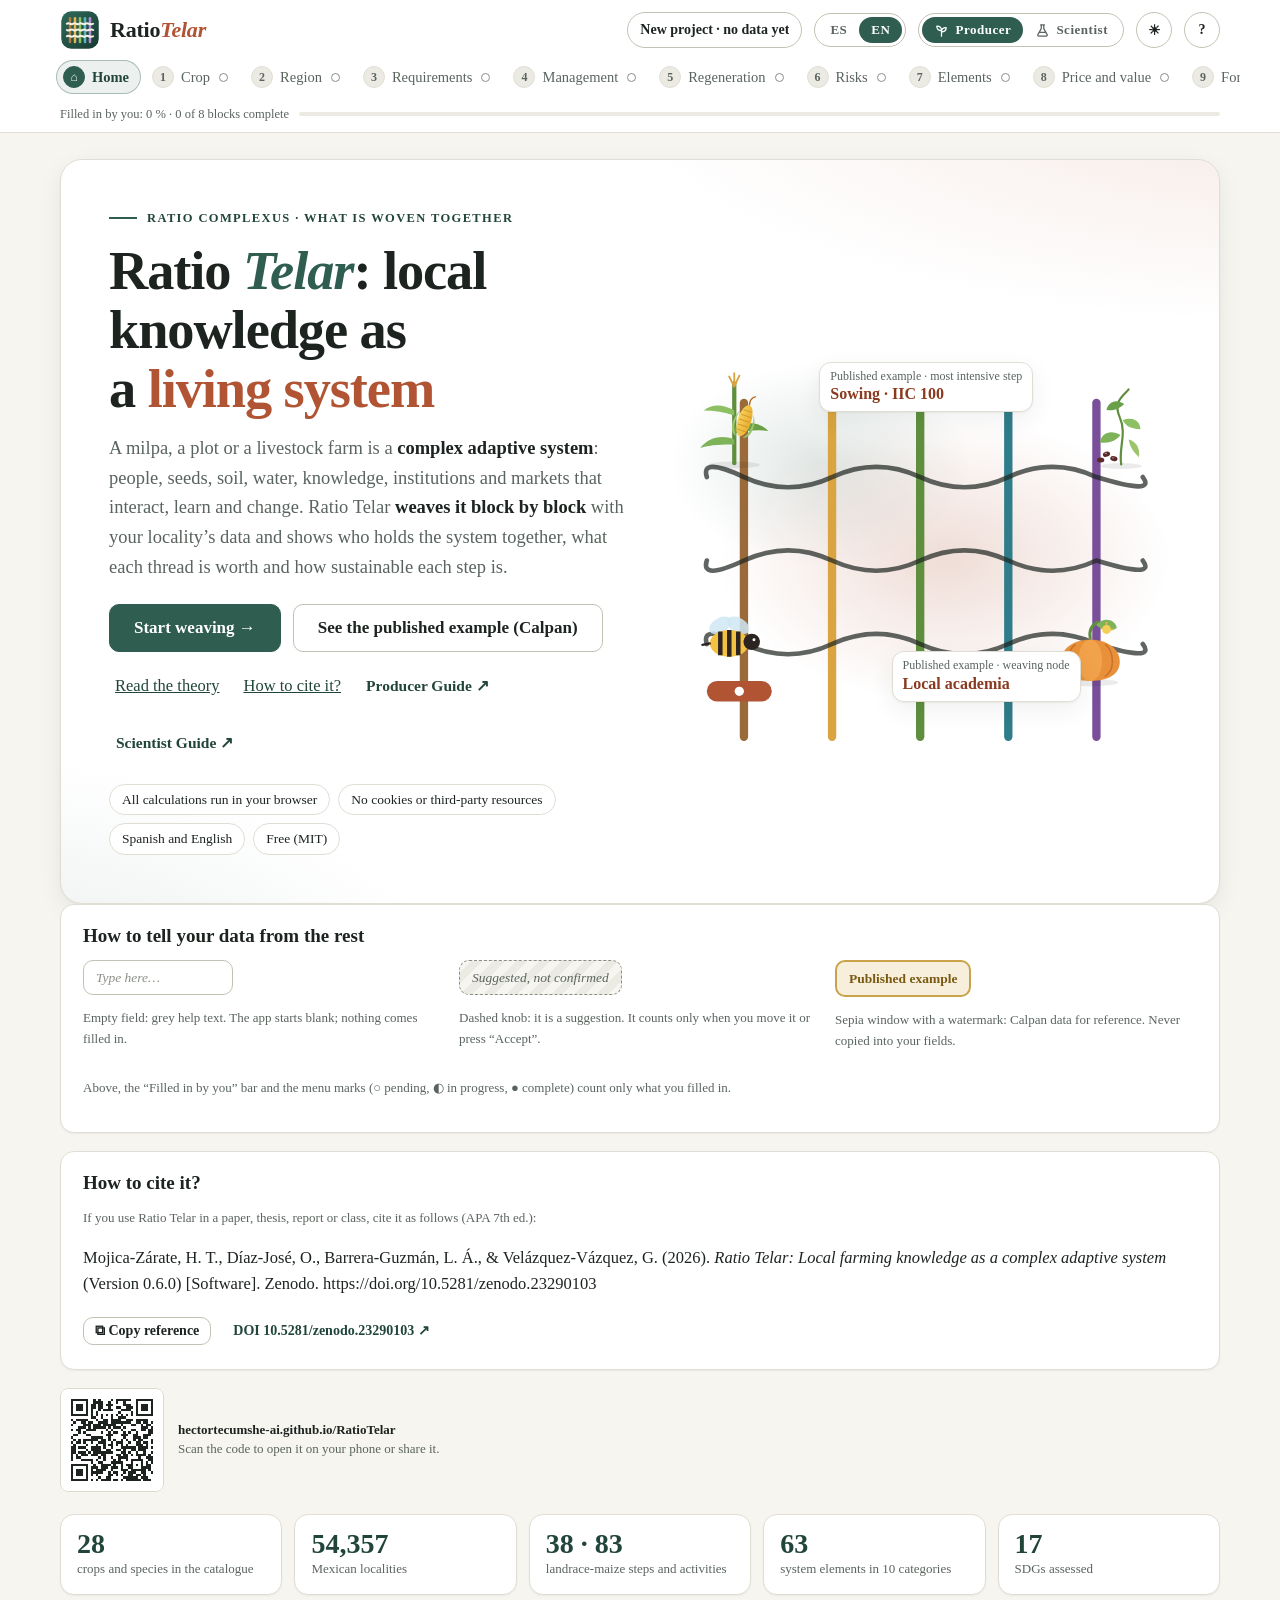
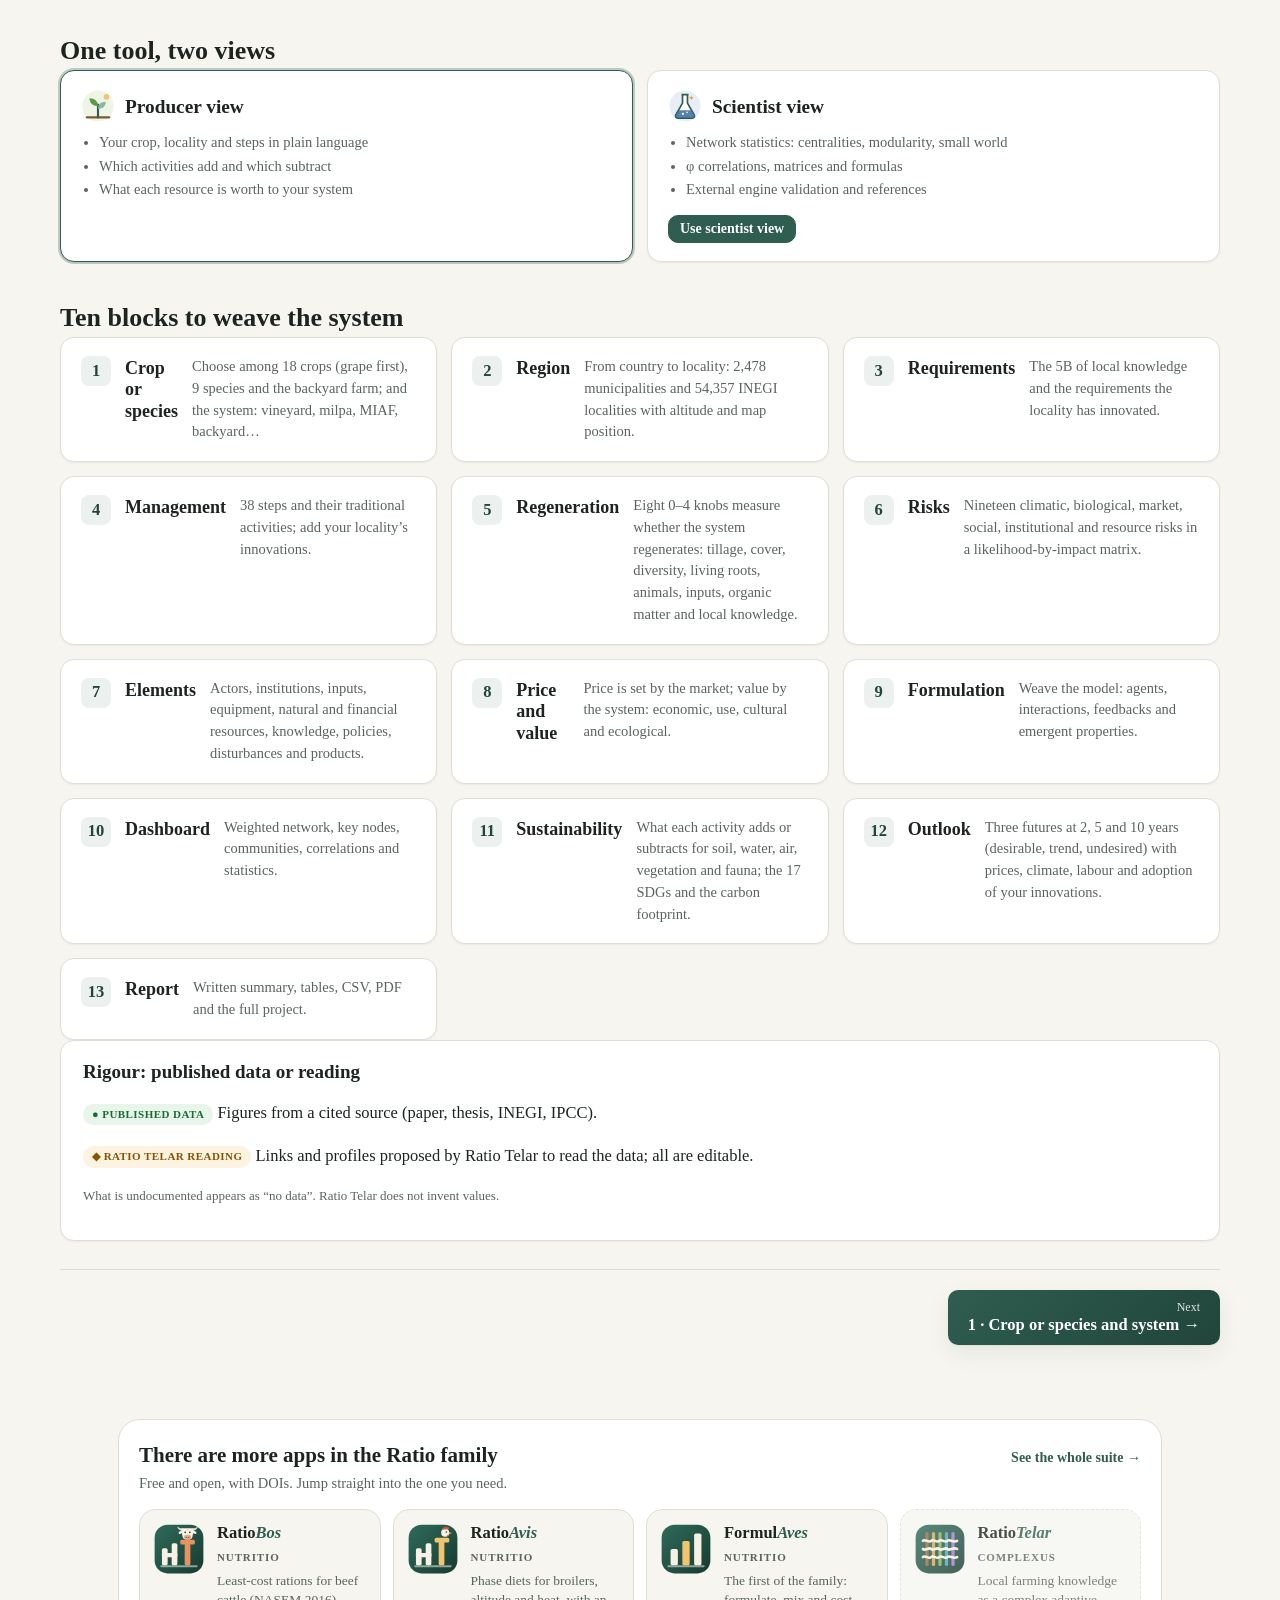
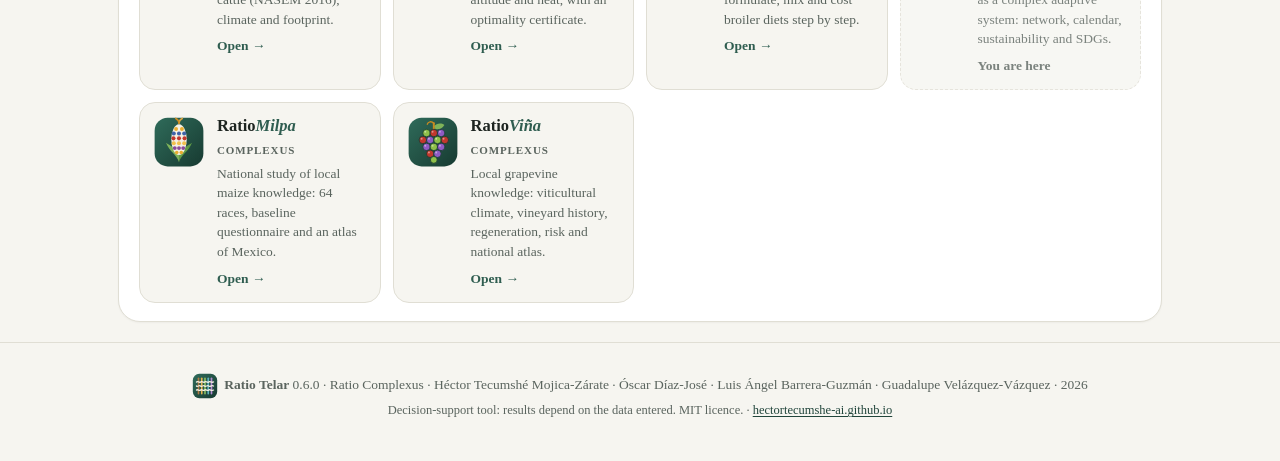
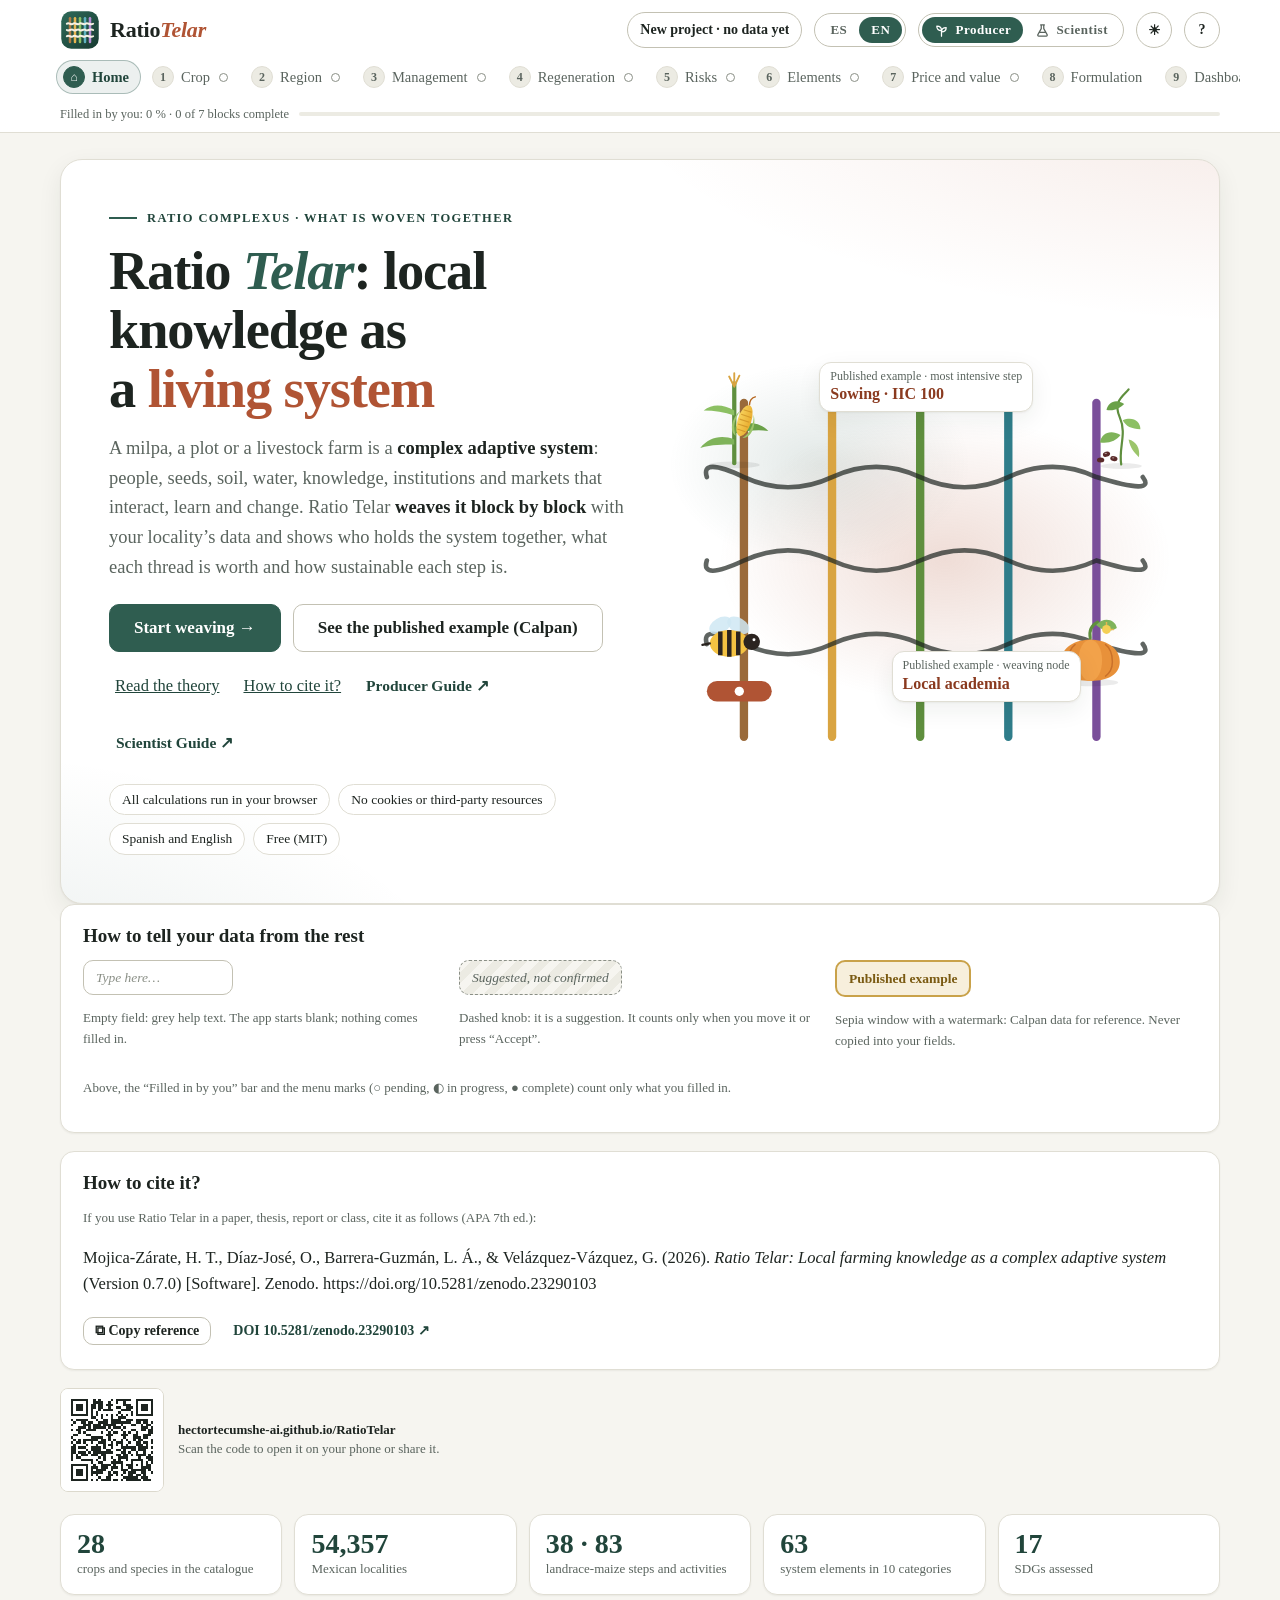
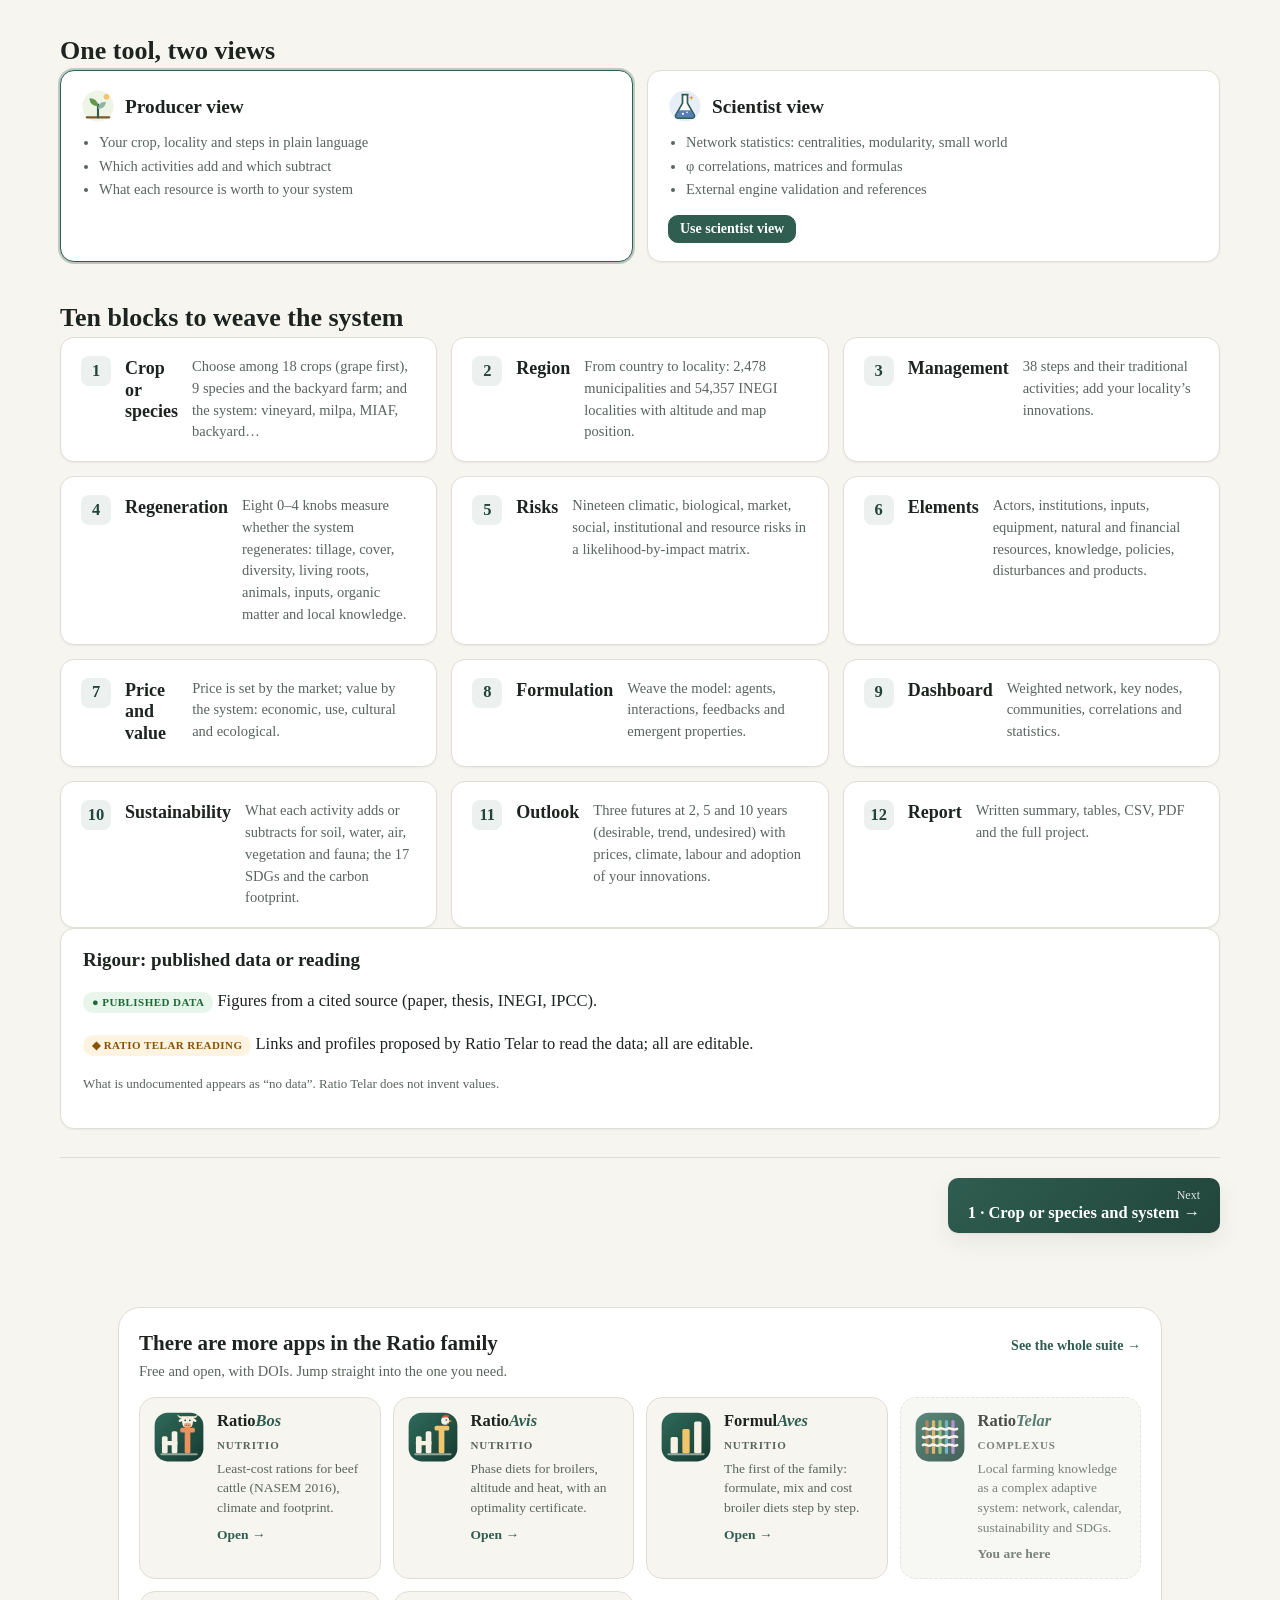
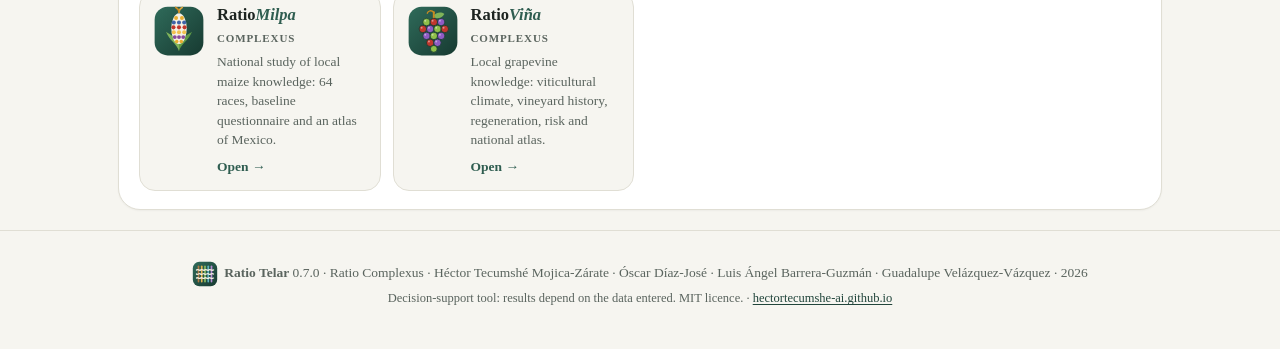
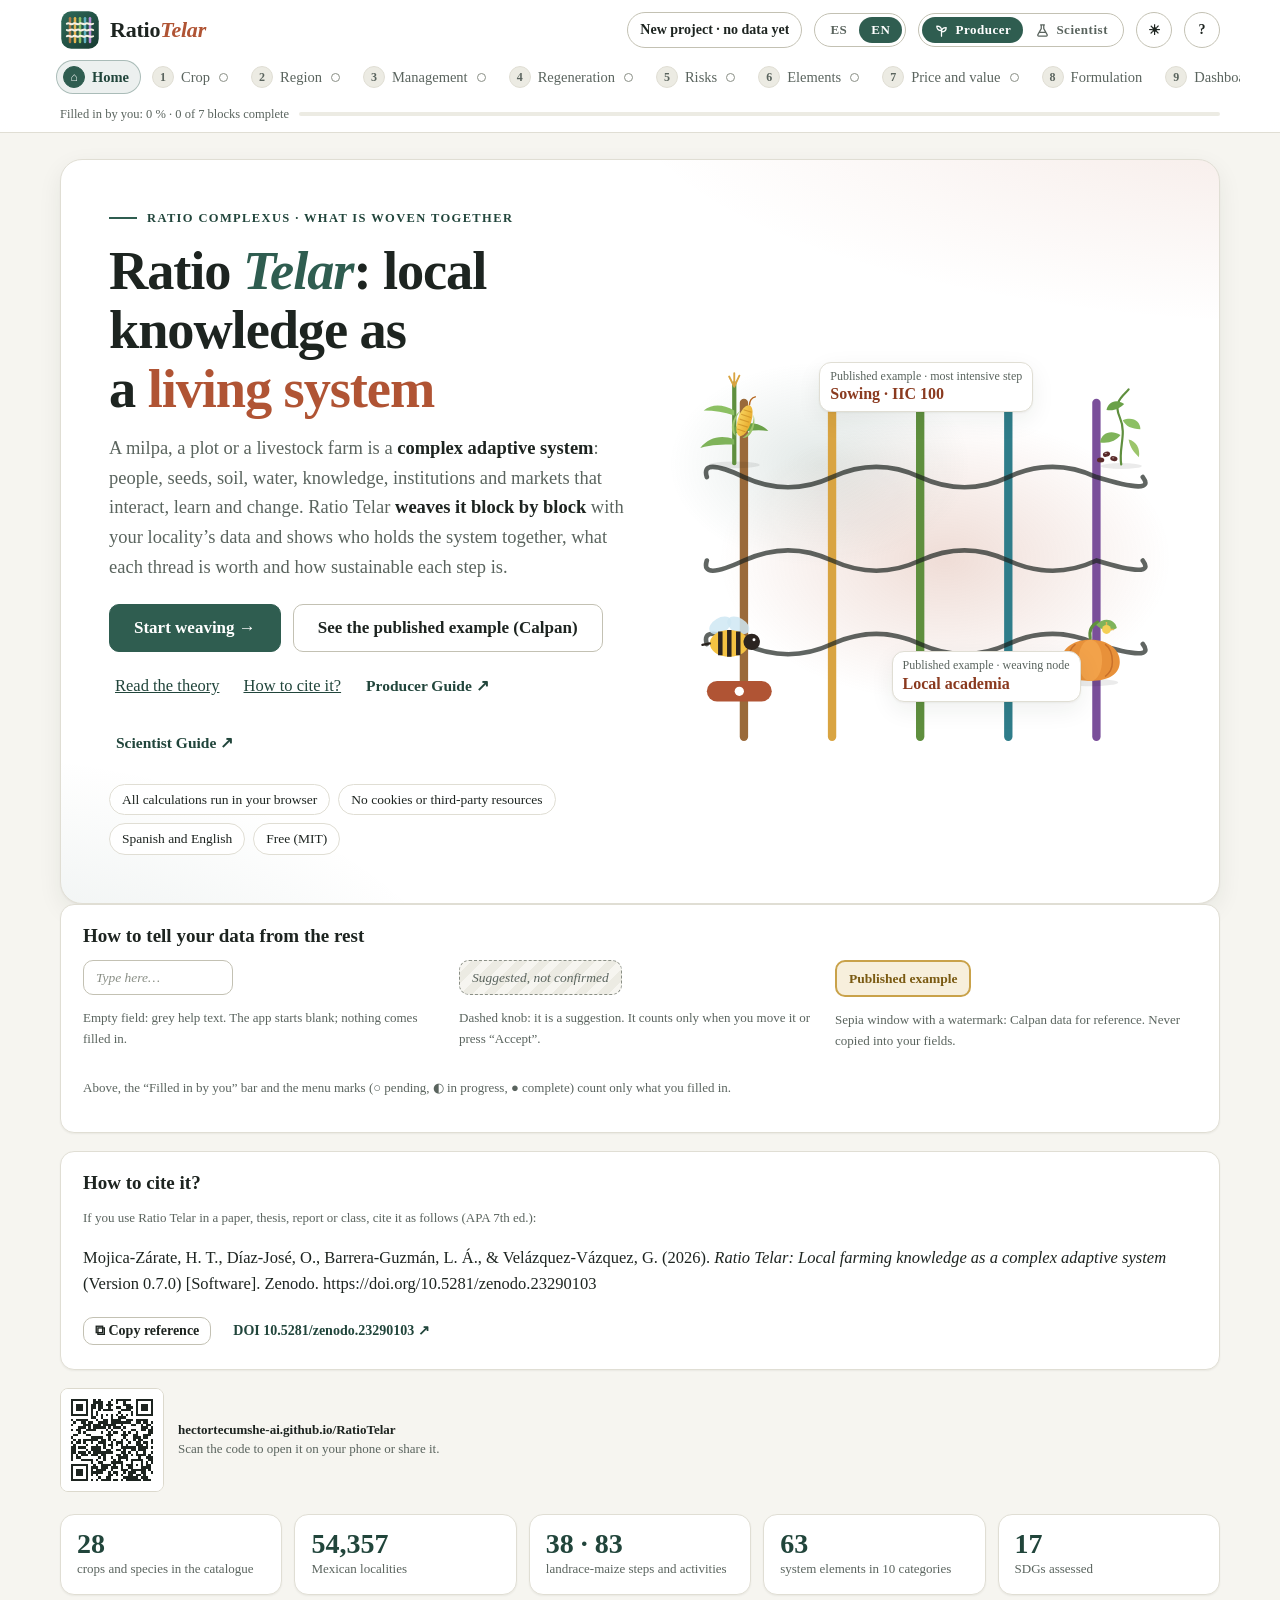
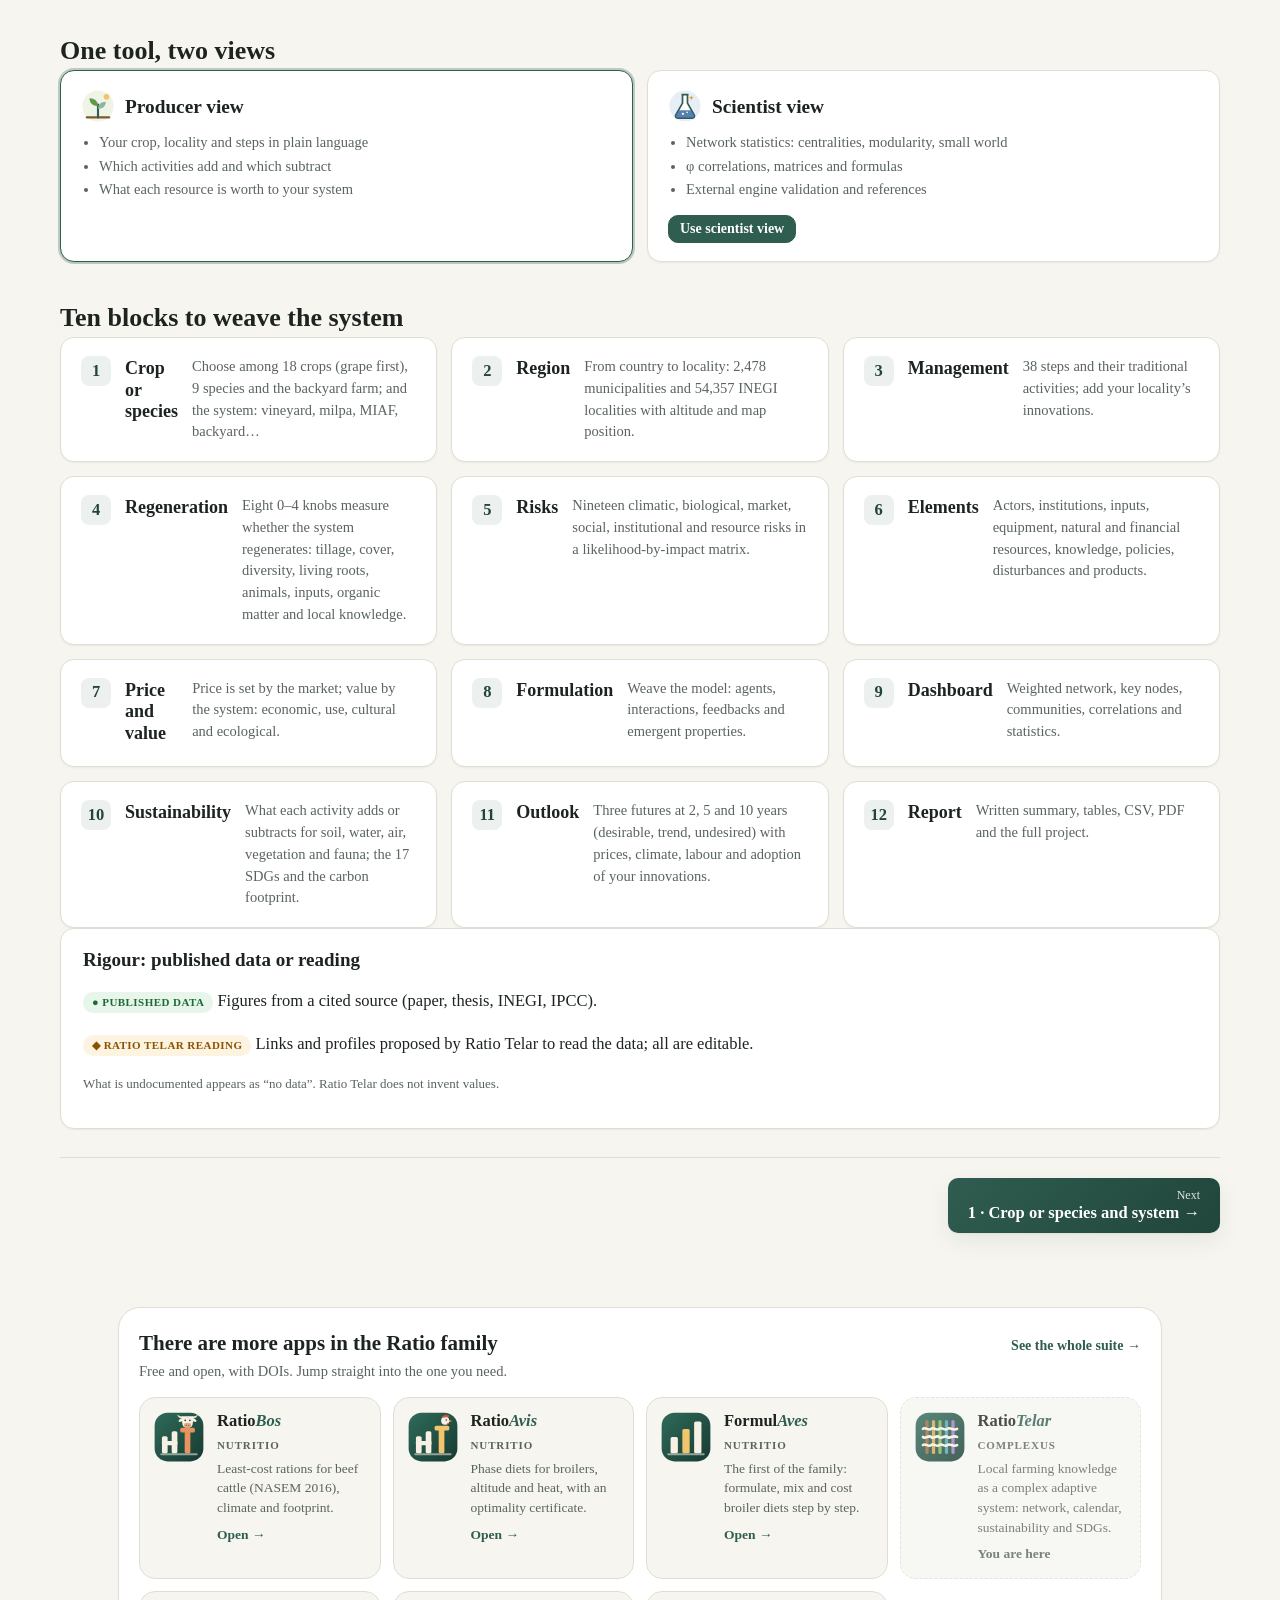
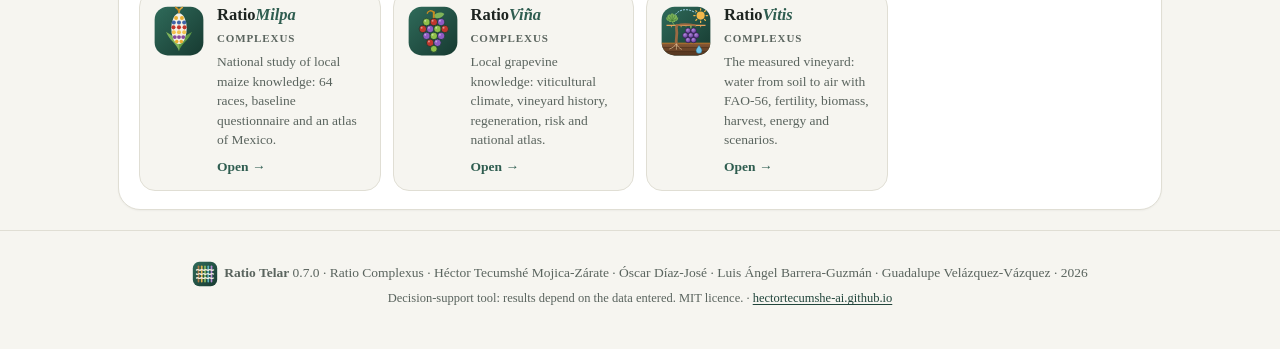
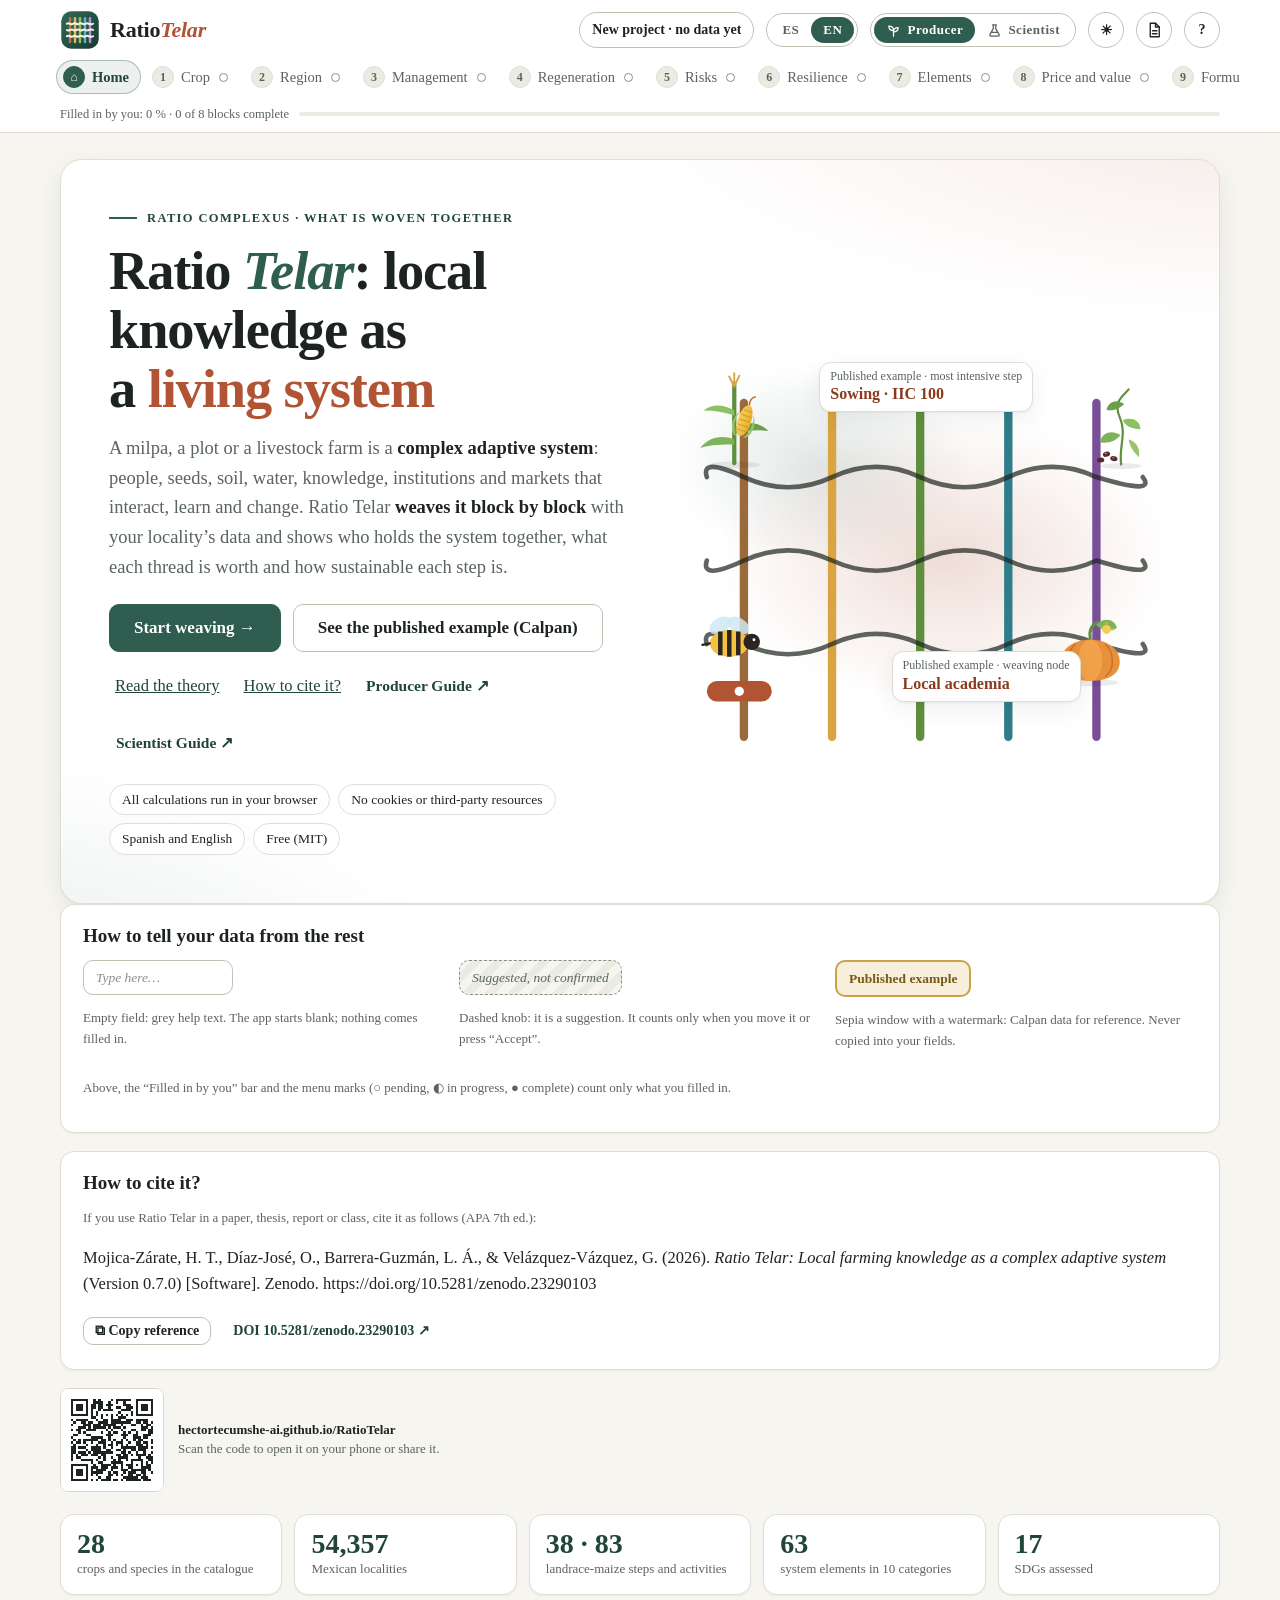
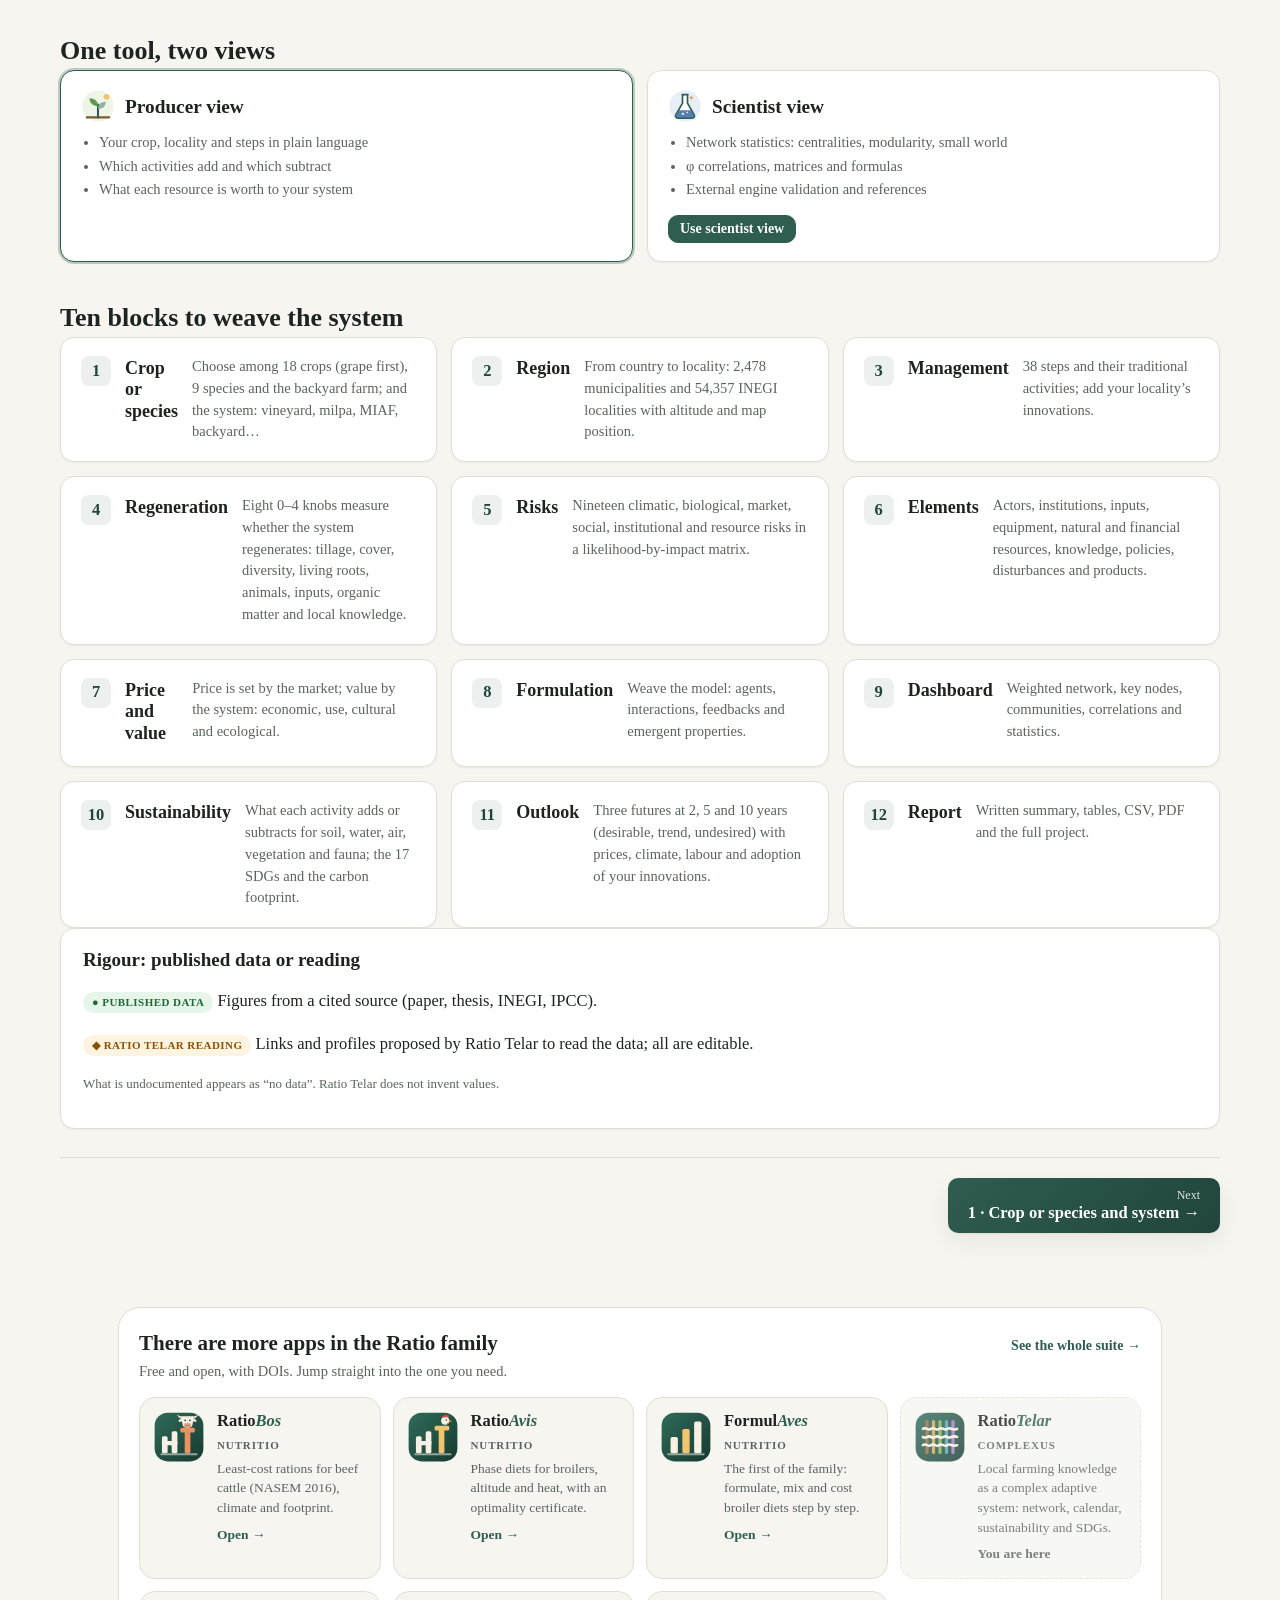
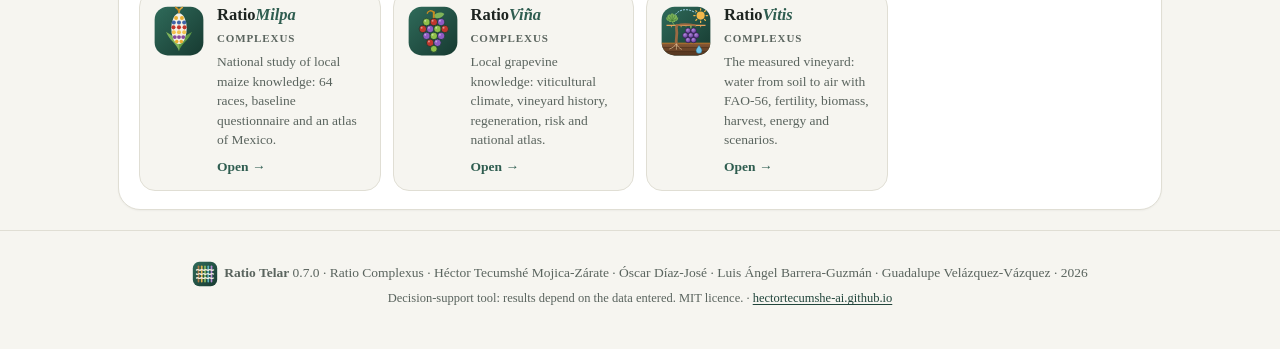
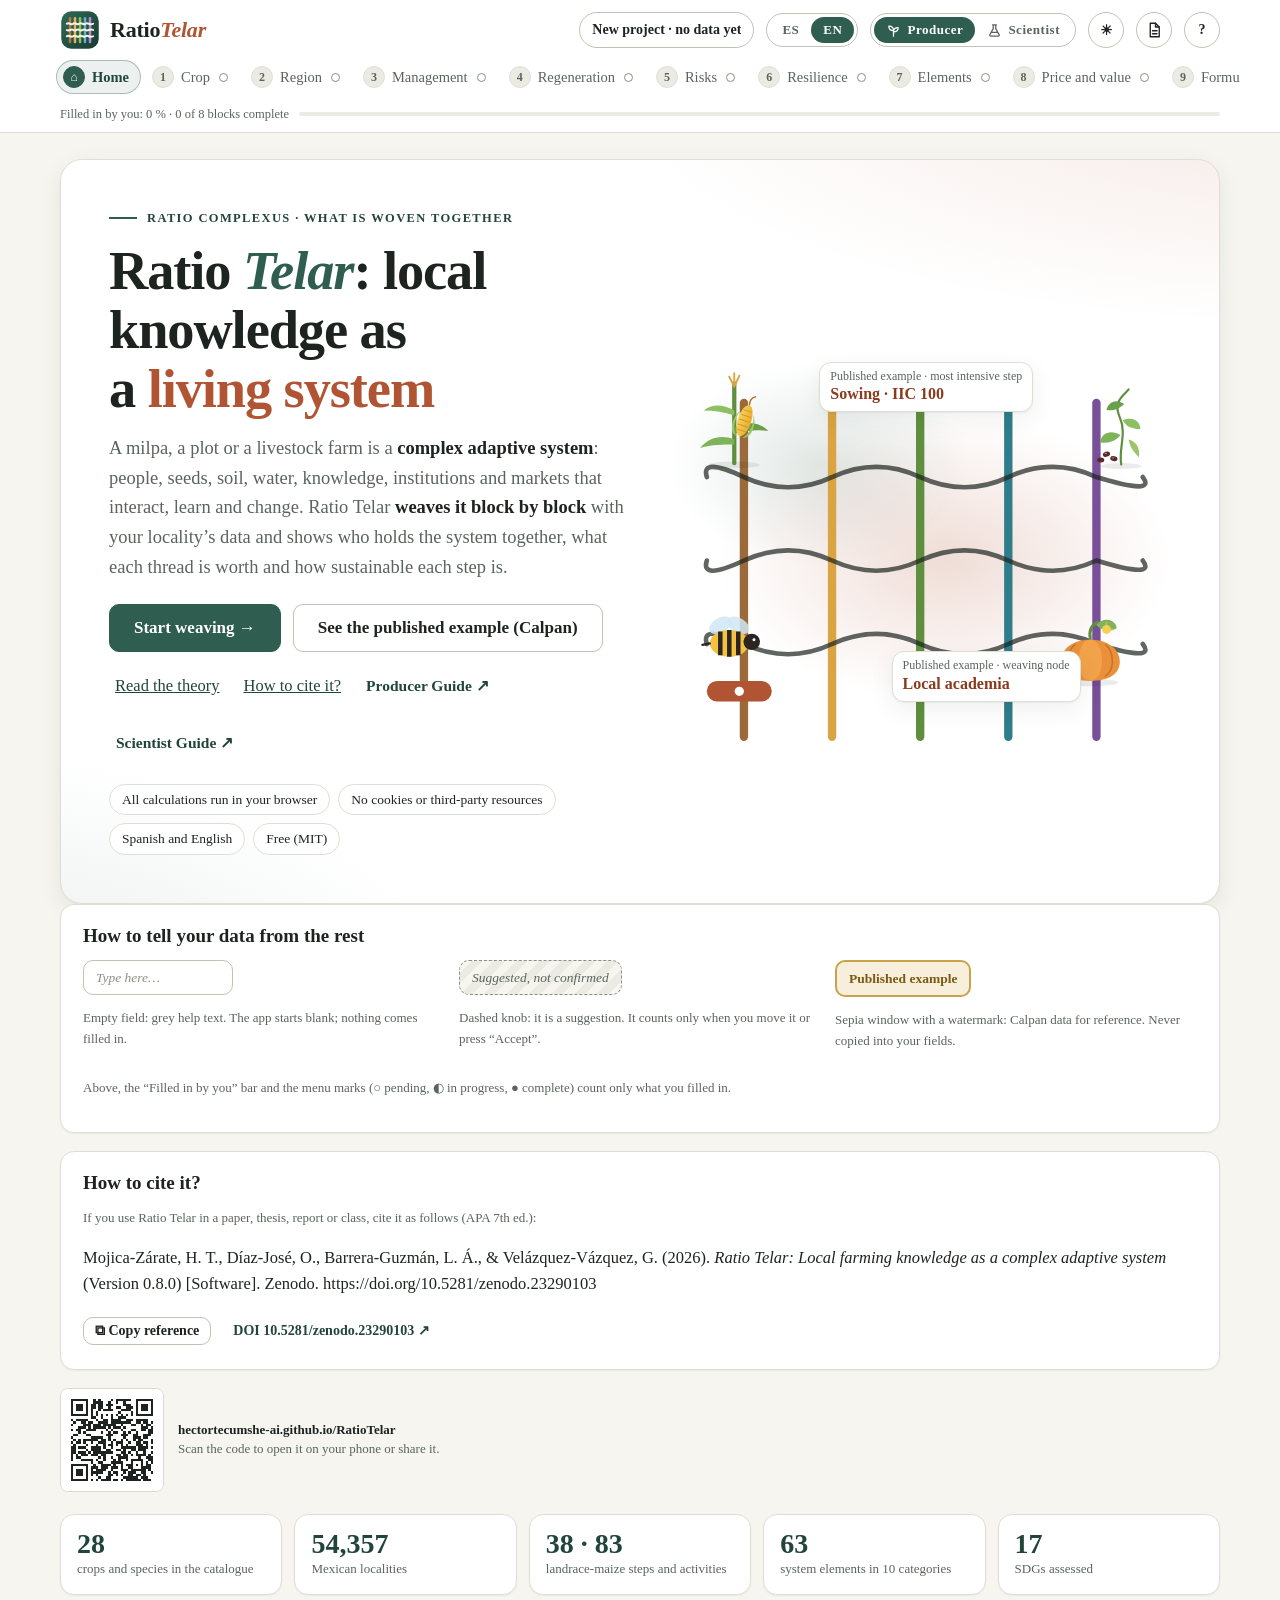
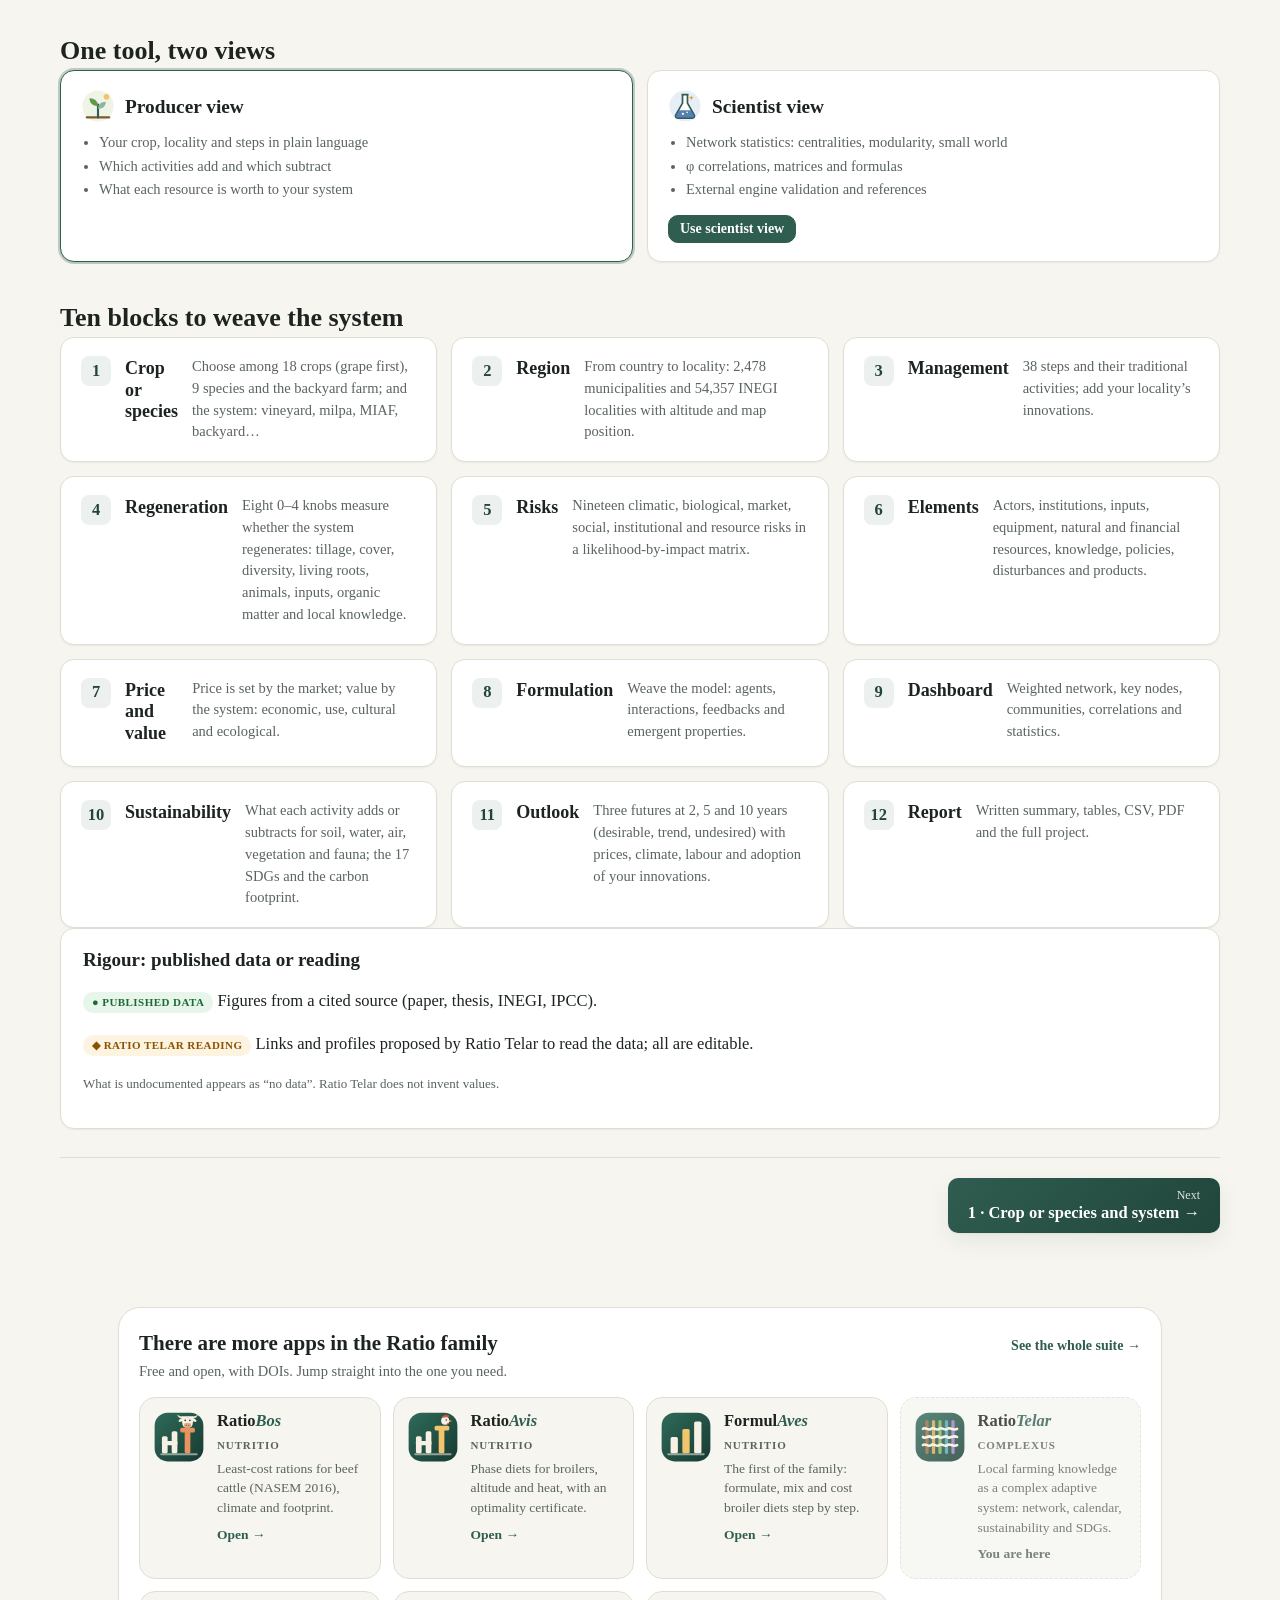
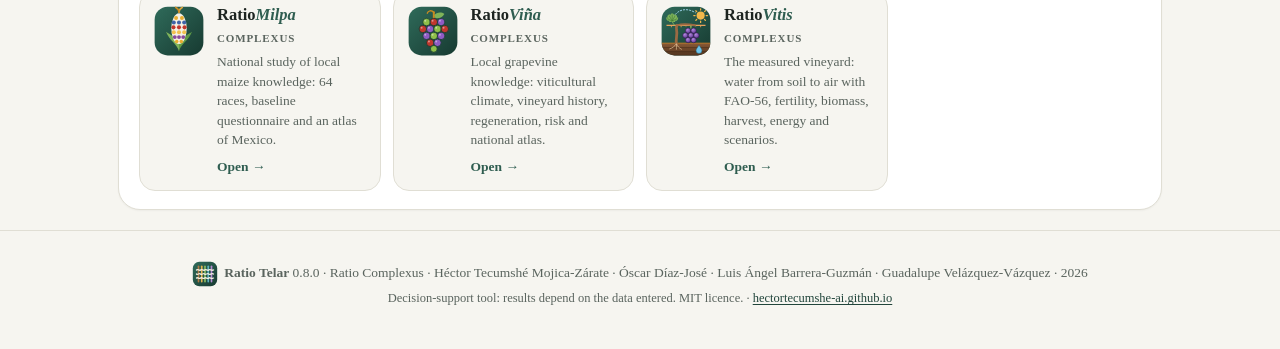
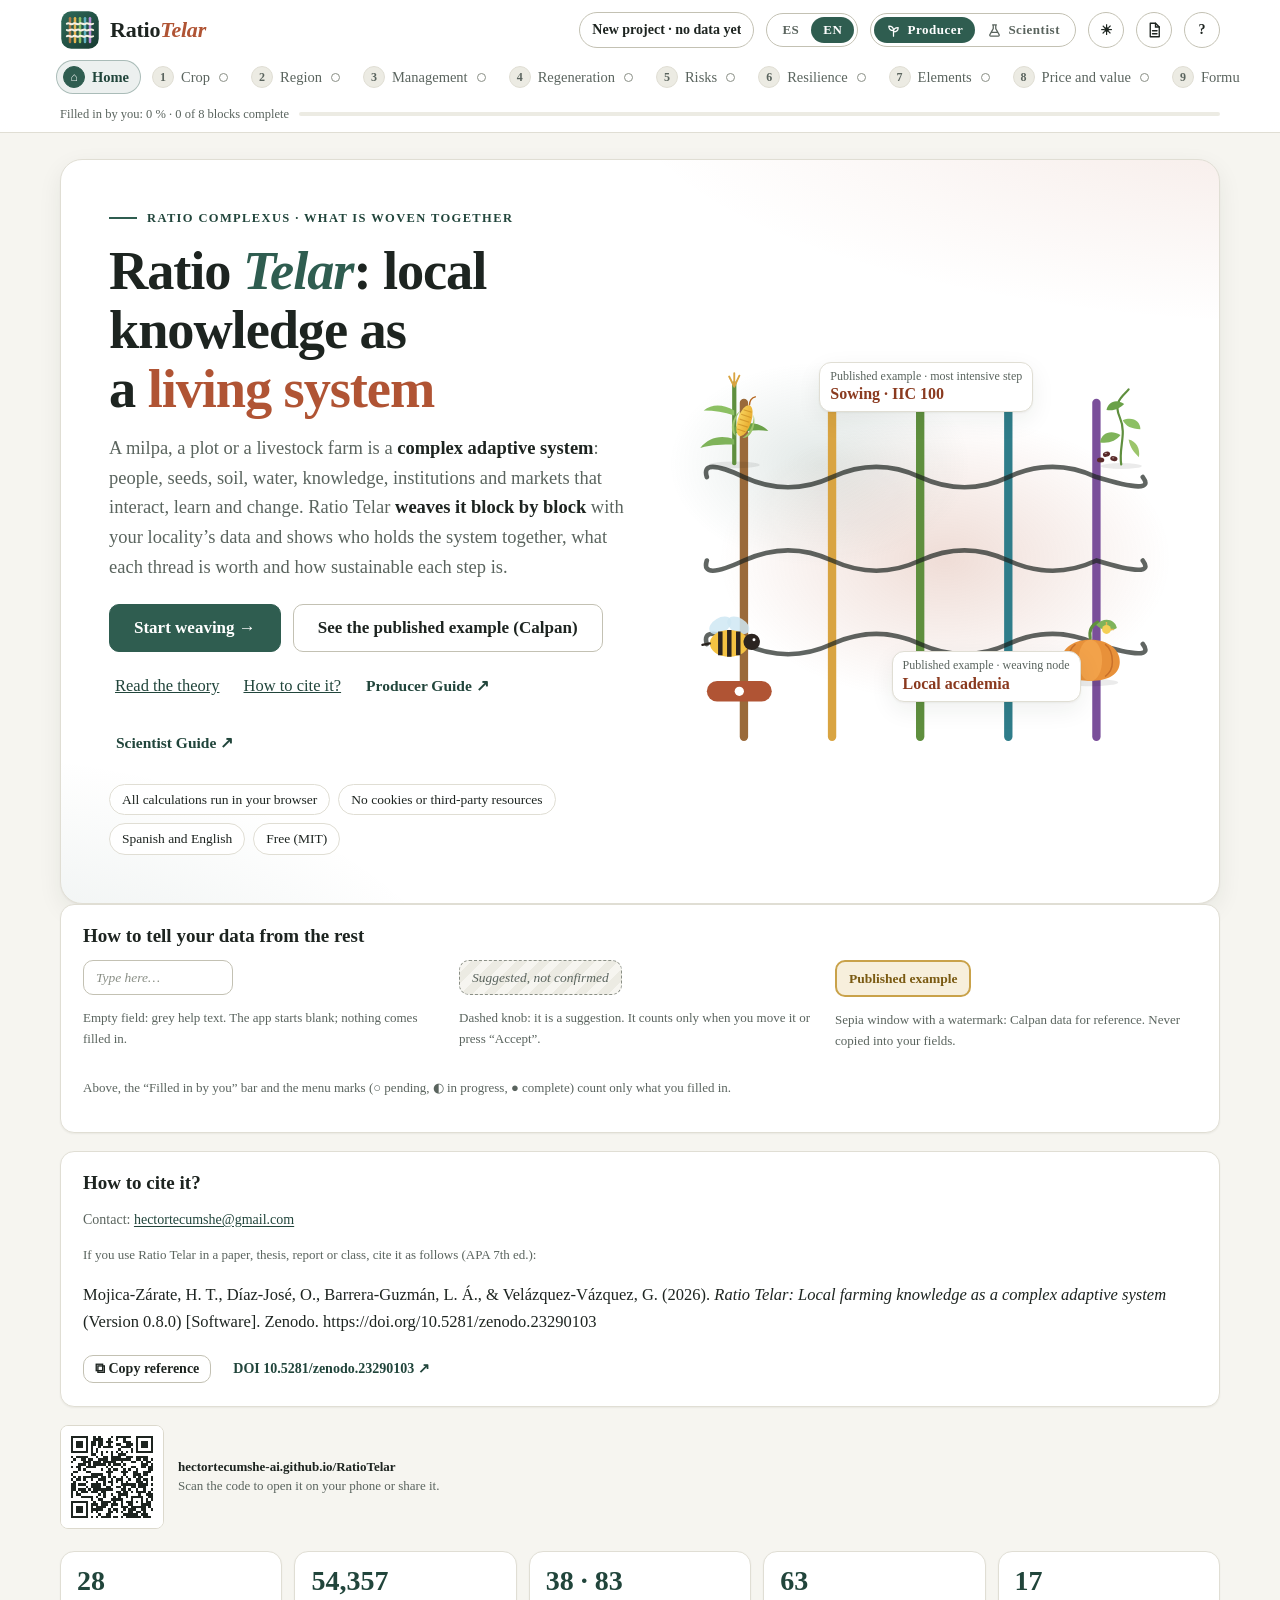
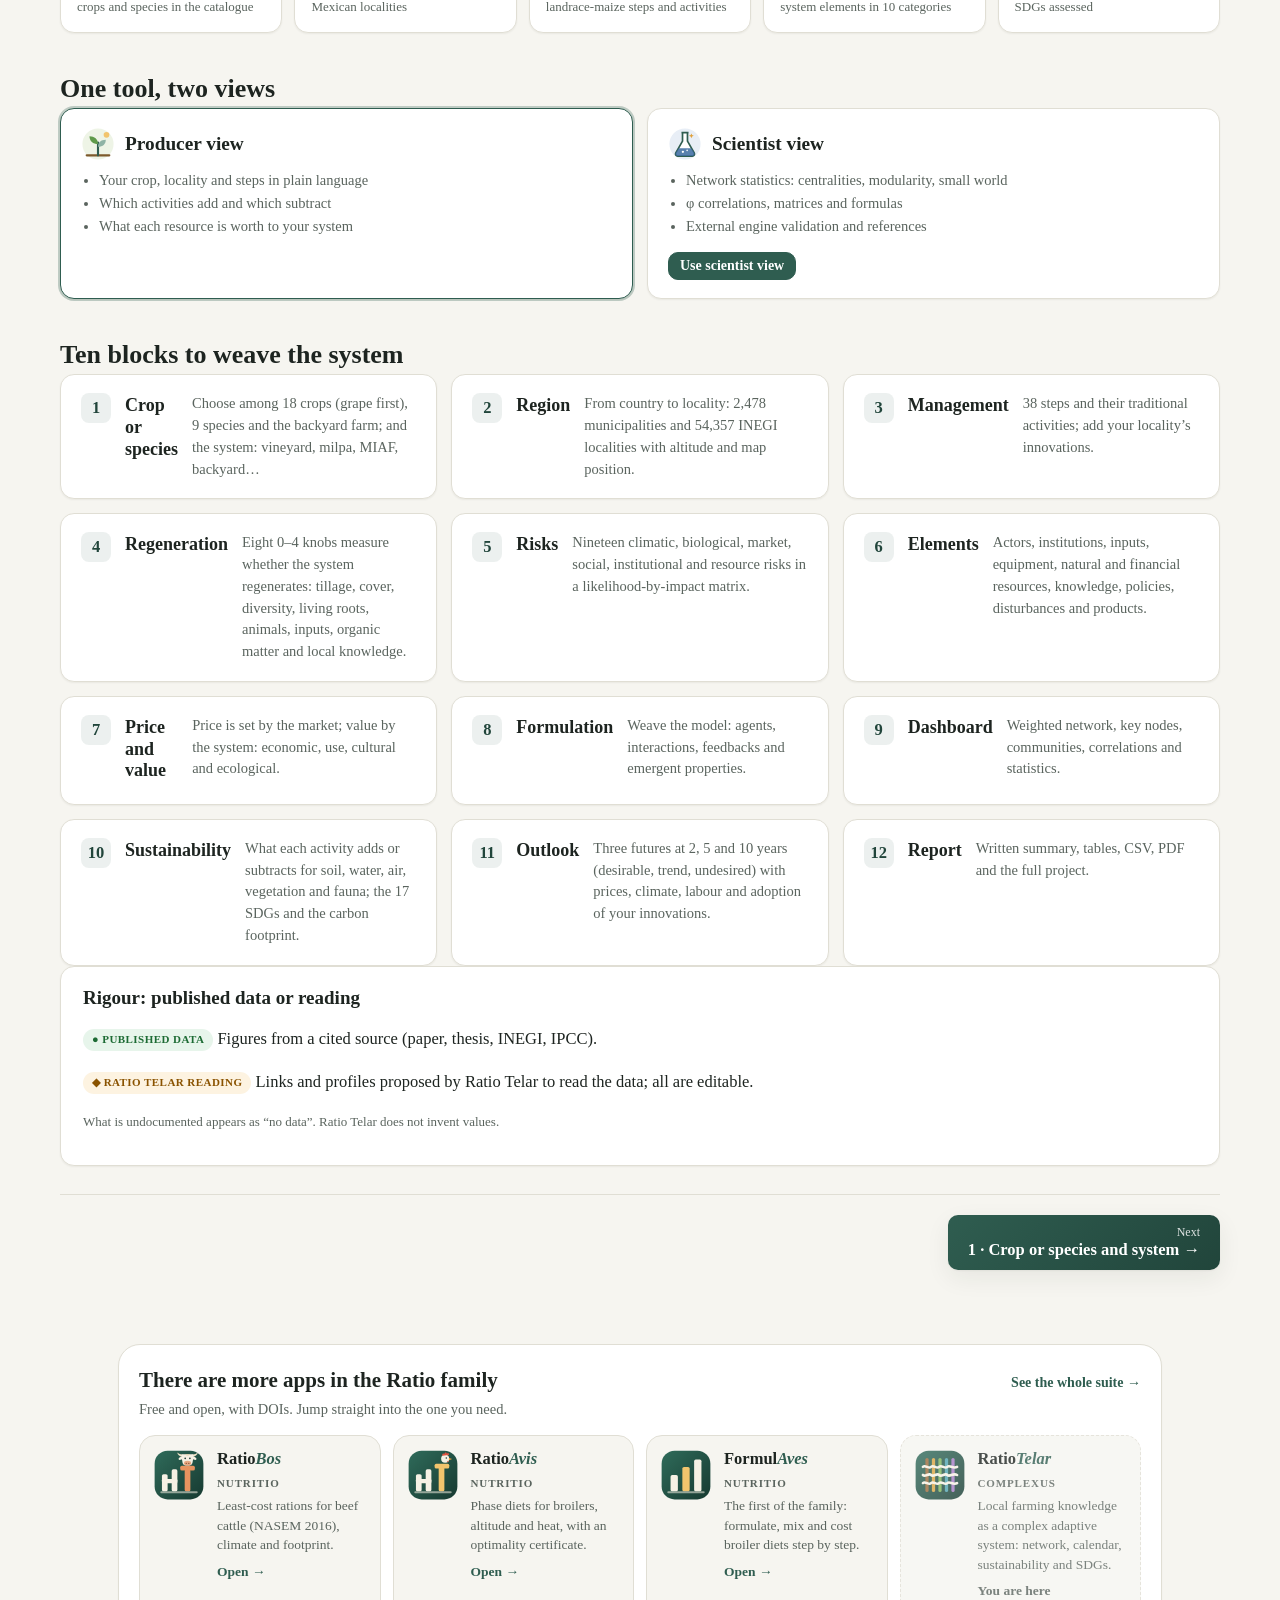
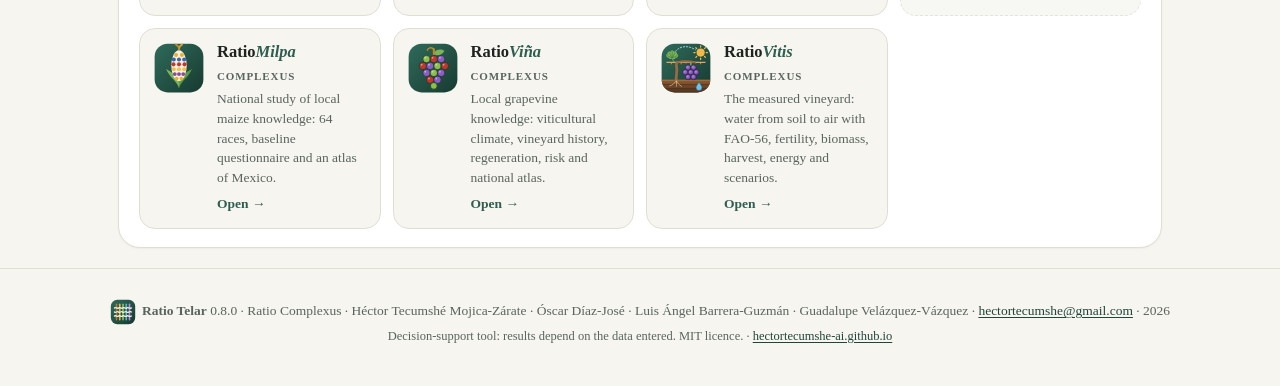
